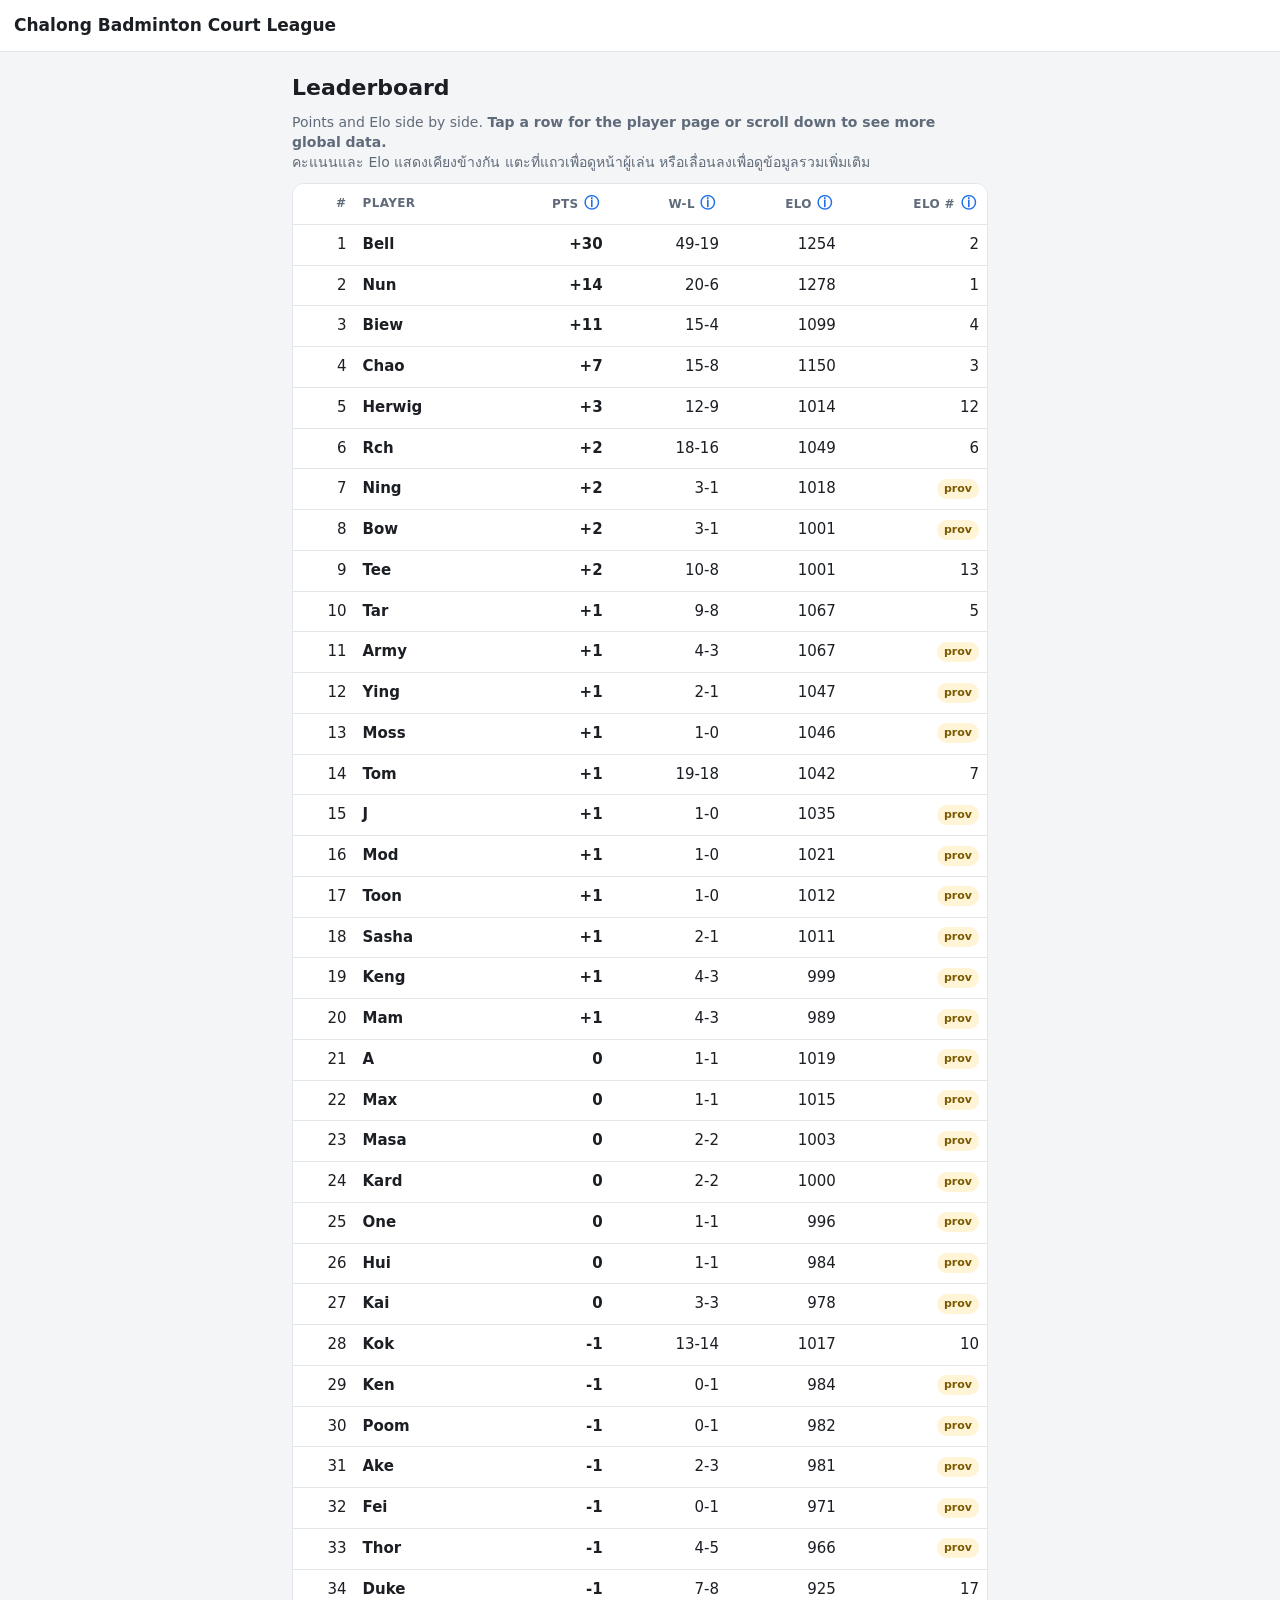
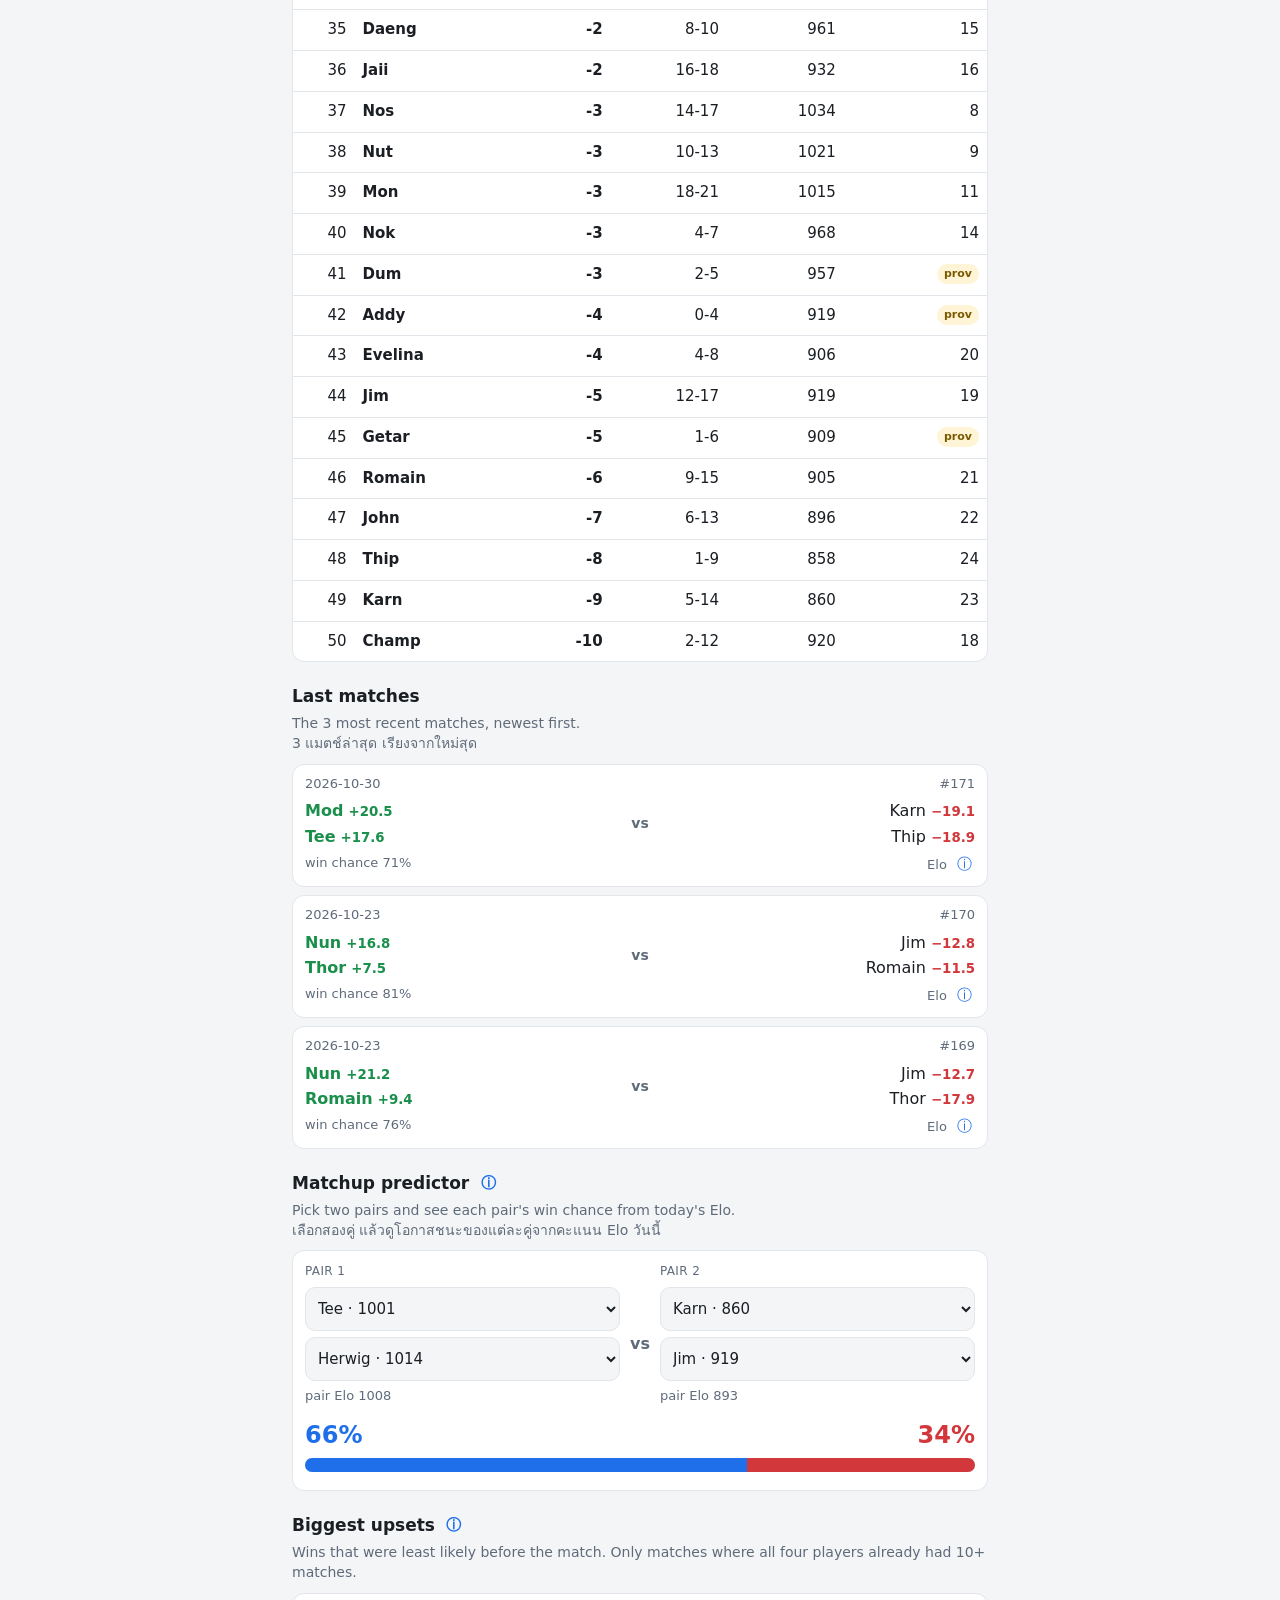
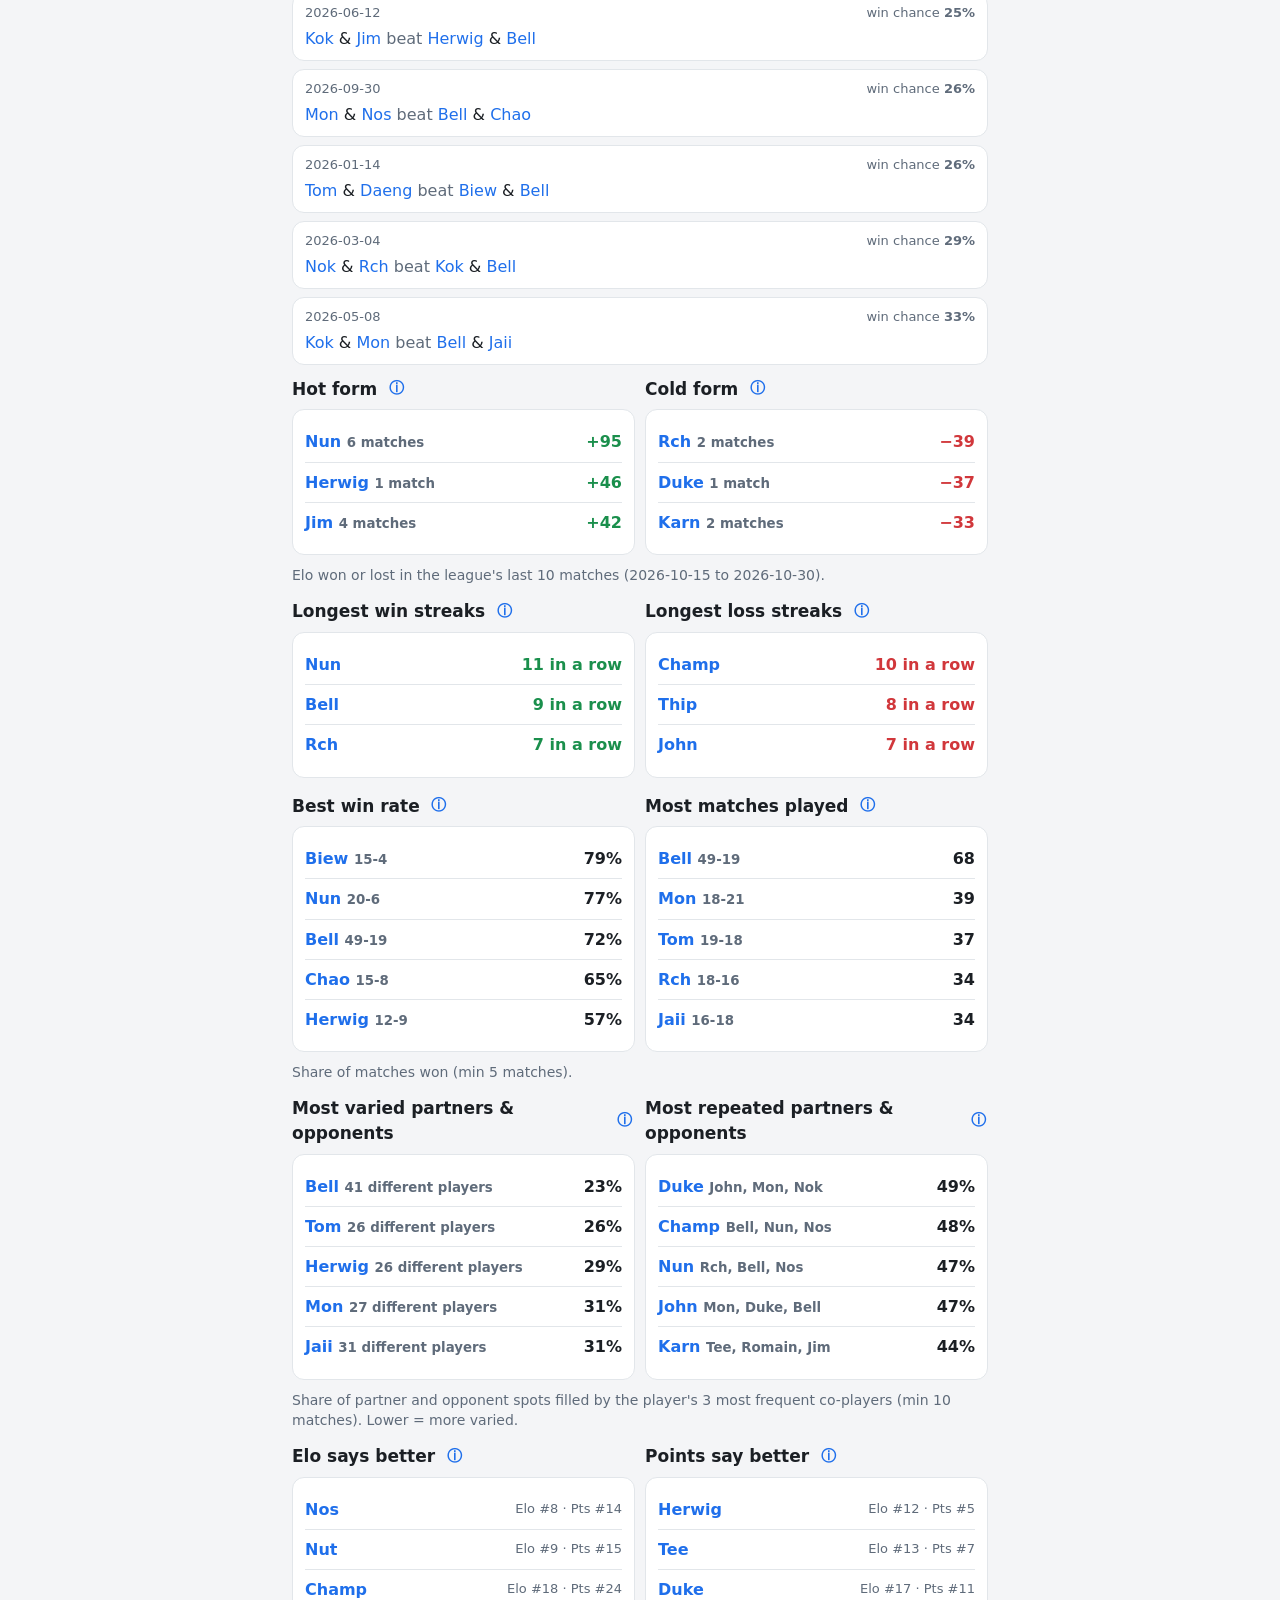
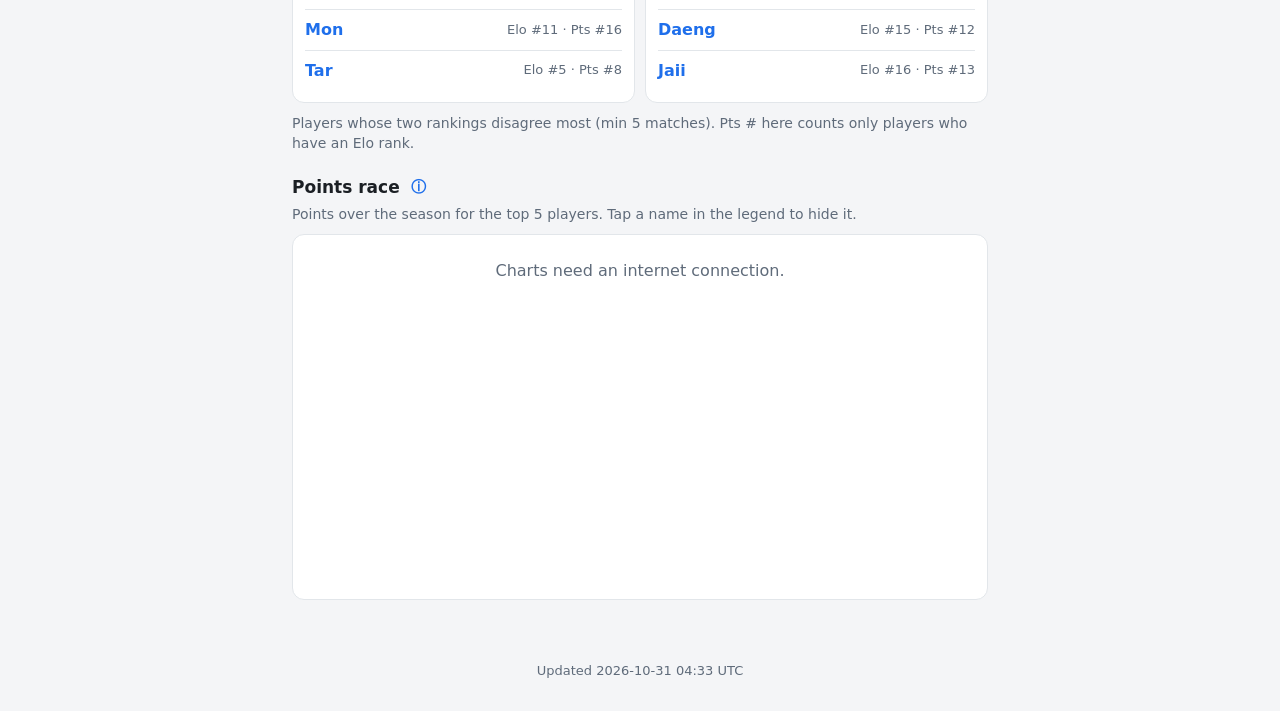
==== docs/index.html @ 1a506e8b "s" ====
<!DOCTYPE html>
<html lang="en">
<head>
<meta charset="utf-8">
<meta name="viewport" content="width=device-width, initial-scale=1">
<meta name="color-scheme" content="light">
<title>Chalong Badminton Court League</title>
<style>
:root {
  --bg: #f4f5f7;
  --card: #ffffff;
  --ink: #1b1f24;
  --muted: #5f6b7a;
  --line: #e2e6ea;
  --accent: #1f6feb;
  --accent-ink: #ffffff;
  --win: #1a8f4c;
  --loss: #d1373b;
  --win-bg: #e3f5ea;
  --loss-bg: #fbe5e6;
  --warn-bg: #fff4d6;
  --warn-ink: #7a5a00;
  --radius: 12px;
  --tap: 44px;
}

* { box-sizing: border-box; }
html { -webkit-text-size-adjust: 100%; }
body {
  margin: 0;
  background: var(--bg);
  color: var(--ink);
  font: 16px/1.45 system-ui, -apple-system, "Segoe UI", Roboto, "Noto Sans Thai", sans-serif;
}
a { color: var(--accent); text-decoration: none; }
button { font: inherit; }

.topbar {
  position: sticky; top: 0; z-index: 20;
  display: flex; align-items: center; justify-content: space-between;
  padding: 0 14px; height: 52px;
  background: var(--card); border-bottom: 1px solid var(--line);
}
.brand { font-weight: 700; font-size: 17px; color: var(--ink); }


.app { max-width: 720px; margin: 0 auto; padding: 14px 12px 40px; }
.foot { text-align: center; color: var(--muted); font-size: 13px; padding: 10px 0 30px; }

h1 { font-size: 22px; margin: 6px 0 12px; }
h2 { font-size: 17px; margin: 22px 0 8px; display: flex; align-items: center; gap: 6px; }
h2:first-child { margin-top: 4px; }
.sub { color: var(--muted); font-size: 14px; margin: -4px 0 10px; }

.card {
  background: var(--card); border: 1px solid var(--line); border-radius: var(--radius);
  padding: 12px; margin-bottom: 12px;
}

.table-wrap { overflow-x: auto; -webkit-overflow-scrolling: touch; border-radius: var(--radius);
  border: 1px solid var(--line); background: var(--card); margin-bottom: 12px; }
table { border-collapse: collapse; width: 100%; font-size: 15px; }
th, td { padding: 9px 8px; text-align: left; white-space: nowrap; border-bottom: 1px solid var(--line); }
th { font-size: 12px; text-transform: uppercase; letter-spacing: .03em; color: var(--muted);
  background: var(--card); position: sticky; top: 0; }
tr:last-child td { border-bottom: none; }
td.num, th.num { text-align: right; font-variant-numeric: tabular-nums; }
tr.row-link { cursor: pointer; }
tr.row-link:active { background: var(--bg); }
tr.me td { background: #eef4ff; }
.sticky-col { position: sticky; left: 0; background: var(--card); z-index: 1; }
tr.me .sticky-col { background: #eef4ff; }

.badge { display: inline-block; font-size: 11px; font-weight: 700; padding: 2px 7px; border-radius: 999px;
  background: var(--warn-bg); color: var(--warn-ink); vertical-align: middle; }
.badge.win { background: var(--win-bg); color: var(--win); }
.badge.loss { background: var(--loss-bg); color: var(--loss); }

.stats { display: grid; grid-template-columns: repeat(2, 1fr); gap: 10px; margin-bottom: 12px; }
@media (min-width: 480px) { .stats { grid-template-columns: repeat(3, 1fr); } }
.stat { background: var(--card); border: 1px solid var(--line); border-radius: var(--radius); padding: 10px 12px; }
.stat .label { font-size: 12px; color: var(--muted); display: flex; align-items: center; gap: 4px; }
.stat .value { font-size: 22px; font-weight: 700; margin-top: 2px; font-variant-numeric: tabular-nums; }
.stat .value small { font-size: 13px; font-weight: 500; color: var(--muted); }
.stat.win .value { color: var(--win); }
.stat.loss .value { color: var(--loss); }

.form { display: flex; gap: 4px; flex-wrap: wrap; margin-top: 4px; }
.pill { width: 24px; height: 24px; border-radius: 6px; display: inline-flex; align-items: center;
  justify-content: center; font-size: 12px; font-weight: 700; color: #fff; }
.pill.W { background: var(--win); }
.pill.L { background: var(--loss); }

.pos { color: var(--win); font-weight: 600; }
.neg { color: var(--loss); font-weight: 600; }

/* tooltips */
.tip {
  display: inline-flex; align-items: center; justify-content: center;
  width: 22px; height: 22px; margin-left: 2px; border: none; border-radius: 50%;
  background: transparent; color: var(--accent); font-size: 15px; cursor: pointer; padding: 0;
  position: relative; vertical-align: middle;
}
.tip:active { background: var(--bg); }
.tip-pop {
  position: fixed; z-index: 30; left: 0;
  background: var(--ink); color: #fff; font-size: 14px; line-height: 1.4; font-weight: 400;
  padding: 10px 12px; border-radius: 10px; max-width: min(340px, calc(100vw - 32px));
  box-shadow: 0 6px 20px rgba(0,0,0,.25); text-transform: none; letter-spacing: 0; white-space: normal;
  text-align: left;
}
.tip-pop .th { margin-top: 8px; padding-top: 8px; border-top: 1px solid rgba(255,255,255,.25); color: #d6dde6; }
.tip-pop .th::before { content: "TH "; font-size: 11px; font-weight: 700; letter-spacing: .05em; color: #9fb3c8; }
.tip-host { position: relative; }

/* player picker */
.search {
  width: 100%; height: var(--tap); padding: 0 14px; font-size: 16px;
  border: 1px solid var(--line); border-radius: 999px; background: var(--card); color: var(--ink);
  margin-bottom: 10px;
}
.picker { display: grid; grid-template-columns: repeat(auto-fill, minmax(150px, 1fr)); gap: 8px; }
.picker a {
  display: flex; align-items: center; justify-content: space-between; min-height: var(--tap);
  padding: 8px 12px; background: var(--card); border: 1px solid var(--line); border-radius: 10px;
  color: var(--ink);
}
.picker a small { color: var(--muted); }

/* match cards */
.match { background: var(--card); border: 1px solid var(--line); border-radius: var(--radius);
  padding: 10px 12px; margin-bottom: 8px; }
.match .head { display: flex; justify-content: space-between; color: var(--muted); font-size: 13px; }
.match .teams { display: grid; grid-template-columns: 1fr auto 1fr; align-items: center; gap: 8px; margin: 6px 0; }
.match .team { display: flex; flex-direction: column; gap: 2px; }
.match .team.right { text-align: right; align-items: flex-end; }
.match .team a { color: var(--ink); }
.match .team.won a { font-weight: 700; color: var(--win); }
.match .score { font-size: 20px; font-weight: 700; font-variant-numeric: tabular-nums; }
.match .meta { display: flex; justify-content: space-between; font-size: 13px; color: var(--muted); }

.chart { width: 100%; height: 280px; }
.chart.tall { height: 340px; }
.empty { color: var(--muted); padding: 12px; text-align: center; }
.streak-row { display: flex; justify-content: space-between; align-items: center; padding: 8px 0; border-bottom: 1px solid var(--line); }
.streak-row:last-child { border-bottom: none; }
.streak-row .who { font-weight: 600; }
.streak-row .len { font-variant-numeric: tabular-nums; font-weight: 700; }
.two-col { display: grid; grid-template-columns: 1fr 1fr; gap: 10px; }
.two-col + .sub { margin-top: -2px; }
@media (max-width: 420px) { .two-col { grid-template-columns: 1fr; } }

/* matchup predictor */
.matchup { display: grid; grid-template-columns: 1fr auto 1fr; gap: 10px; align-items: start; }
.matchup .vs { align-self: center; font-weight: 700; color: var(--muted); padding-top: 18px; }
.matchup .pair { display: flex; flex-direction: column; gap: 6px; min-width: 0; }
.matchup .pair .label { font-size: 12px; color: var(--muted); text-transform: uppercase; letter-spacing: .03em; }
.matchup select {
  width: 100%; min-width: 0; height: var(--tap); padding: 0 8px; font: inherit; font-size: 15px;
  border: 1px solid var(--line); border-radius: 10px; background: var(--bg); color: var(--ink);
}
.matchup .avg { font-size: 13px; color: var(--muted); font-variant-numeric: tabular-nums; min-height: 1.4em; }
.matchup-result { margin-top: 12px; }
.matchup-result .pcts { display: flex; justify-content: space-between; font-size: 24px; font-weight: 700;
  font-variant-numeric: tabular-nums; }
.matchup-result .bar { display: flex; height: 14px; border-radius: 999px; overflow: hidden; margin: 6px 0; background: var(--line); }
.matchup-result .bar .a { background: var(--accent); }
.matchup-result .bar .b { background: var(--loss); }
.matchup-result .deltas { display: flex; justify-content: space-between; font-size: 13px; color: var(--muted); }
.matchup-result .msg { color: var(--muted); text-align: center; padding: 8px 0 0; font-size: 14px; }
.matchup-result .a-ink { color: var(--accent); }
.matchup-result .b-ink { color: var(--loss); }

</style>
<script src="https://cdn.plot.ly/plotly-basic-3.1.0.min.js" charset="utf-8"></script>
</head>
<body>
<header class="topbar">
  <a class="brand" href="#home" data-i18n="title">Chalong Badminton Court League</a>
</header>
<main id="app" class="app"></main>
<footer class="foot">
  <span data-i18n="generated">Updated</span> <span id="generated-at"></span>
</footer>
<script id="data" type="application/json">{"generated_at":"2026-10-31 04:33 UTC","config":{"start_rating":1000.0,"level_prior_sd":150.0,"level_carry_weight":0.7,"level_carry_smooth":100.0,"k_new":48,"k_established":32,"k_new_until":5,"provisional_until":10,"min_opponent_matches":5,"form_length":10,"home_upsets":5,"home_last_matches":3,"top_streaks":3,"top_partners":5,"top_matches":3,"form_window":3,"form_global_matches":10,"min_rank_gap_matches":5,"top_win_rate":5,"min_win_rate_matches":5,"top_most_played":5,"min_variety_matches":10,"variety_top_n":3,"top_points_chart":5},"players":{"Bell":{"name":"Bell","matches":68,"wins":49,"losses":19,"win_rate":0.7205882352941176,"points":30,"elo":1253.6,"provisional":false,"streak_current":{"type":"L","len":1},"longest_win":9,"longest_loss":3,"form":["L","W","L","W","L","L","L","W","W","L"],"form_delta":17.3,"peak_elo":{"match_id":139,"date":"2026-09-04","value":1457.0},"low_elo":{"match_id":4,"date":"2026-01-14","value":987.9},"avg_opponent_elo":1022.7,"avg_partner_elo":1022.0,"elo_history":[{"match_id":1,"date":"2026-01-14","value":1028.0},{"match_id":2,"date":"2026-01-14","value":1052.2},{"match_id":4,"date":"2026-01-14","value":987.9},{"match_id":7,"date":"2026-01-16","value":1010.0},{"match_id":8,"date":"2026-01-19","value":1038.6},{"match_id":9,"date":"2026-01-19","value":1066.9},{"match_id":11,"date":"2026-01-28","value":1096.0},{"match_id":12,"date":"2026-01-28","value":1124.5},{"match_id":15,"date":"2026-01-30","value":1152.9},{"match_id":17,"date":"2026-02-04","value":1184.6},{"match_id":18,"date":"2026-02-06","value":1208.6},{"match_id":19,"date":"2026-02-06","value":1239.5},{"match_id":21,"date":"2026-02-14","value":1196.1},{"match_id":22,"date":"2026-02-16","value":1221.6},{"match_id":23,"date":"2026-02-18","value":1157.8},{"match_id":24,"date":"2026-02-20","value":1099.8},{"match_id":25,"date":"2026-02-20","value":1115.9},{"match_id":26,"date":"2026-02-23","value":1141.1},{"match_id":29,"date":"2026-02-25","value":1158.1},{"match_id":30,"date":"2026-02-25","value":1175.2},{"match_id":31,"date":"2026-02-25","value":1117.2},{"match_id":34,"date":"2026-02-27","value":1073.6},{"match_id":37,"date":"2026-03-02","value":1098.5},{"match_id":39,"date":"2026-03-04","value":1035.9},{"match_id":40,"date":"2026-03-06","value":1059.3},{"match_id":41,"date":"2026-03-06","value":1081.1},{"match_id":53,"date":"2026-03-27","value":1114.6},{"match_id":55,"date":"2026-03-30","value":1124.4},{"match_id":56,"date":"2026-03-30","value":1134.2},{"match_id":58,"date":"2026-04-03","value":1093.2},{"match_id":59,"date":"2026-04-03","value":1117.9},{"match_id":60,"date":"2026-04-06","value":1140.5},{"match_id":73,"date":"2026-05-04","value":1181.9},{"match_id":75,"date":"2026-05-08","value":1207.7},{"match_id":76,"date":"2026-05-08","value":1147.6},{"match_id":77,"date":"2026-05-08","value":1171.9},{"match_id":78,"date":"2026-05-11","value":1197.9},{"match_id":83,"date":"2026-06-10","value":1237.7},{"match_id":84,"date":"2026-06-12","value":1171.4},{"match_id":92,"date":"2026-06-29","value":1189.2},{"match_id":93,"date":"2026-07-01","value":1205.9},{"match_id":95,"date":"2026-07-03","value":1142.3},{"match_id":99,"date":"2026-07-17","value":1163.8},{"match_id":103,"date":"2026-07-20","value":1184.5},{"match_id":106,"date":"2026-07-27","value":1213.8},{"match_id":107,"date":"2026-07-27","value":1153.0},{"match_id":109,"date":"2026-07-29","value":1175.9},{"match_id":116,"date":"2026-08-07","value":1205.3},{"match_id":117,"date":"2026-08-10","value":1161.5},{"match_id":126,"date":"2026-08-21","value":1203.9},{"match_id":127,"date":"2026-08-21","value":1250.8},{"match_id":130,"date":"2026-08-24","value":1293.3},{"match_id":132,"date":"2026-08-24","value":1319.8},{"match_id":133,"date":"2026-08-24","value":1337.6},{"match_id":134,"date":"2026-08-24","value":1389.1},{"match_id":136,"date":"2026-09-02","value":1411.3},{"match_id":138,"date":"2026-09-02","value":1439.0},{"match_id":139,"date":"2026-09-04","value":1457.0},{"match_id":140,"date":"2026-09-07","value":1414.4},{"match_id":142,"date":"2026-09-10","value":1441.5},{"match_id":150,"date":"2026-09-23","value":1382.6},{"match_id":154,"date":"2026-09-28","value":1409.1},{"match_id":156,"date":"2026-09-30","value":1347.6},{"match_id":157,"date":"2026-09-30","value":1285.5},{"match_id":159,"date":"2026-09-30","value":1236.3},{"match_id":160,"date":"2026-10-05","value":1253.0},{"match_id":167,"date":"2026-10-23","value":1298.0},{"match_id":168,"date":"2026-10-23","value":1253.6}],"points_history":[{"match_id":1,"date":"2026-01-14","value":1},{"match_id":2,"date":"2026-01-14","value":2},{"match_id":4,"date":"2026-01-14","value":1},{"match_id":7,"date":"2026-01-16","value":2},{"match_id":8,"date":"2026-01-19","value":3},{"match_id":9,"date":"2026-01-19","value":4},{"match_id":11,"date":"2026-01-28","value":5},{"match_id":12,"date":"2026-01-28","value":6},{"match_id":15,"date":"2026-01-30","value":7},{"match_id":17,"date":"2026-02-04","value":8},{"match_id":18,"date":"2026-02-06","value":9},{"match_id":19,"date":"2026-02-06","value":10},{"match_id":21,"date":"2026-02-14","value":9},{"match_id":22,"date":"2026-02-16","value":10},{"match_id":23,"date":"2026-02-18","value":9},{"match_id":24,"date":"2026-02-20","value":8},{"match_id":25,"date":"2026-02-20","value":9},{"match_id":26,"date":"2026-02-23","value":10},{"match_id":29,"date":"2026-02-25","value":11},{"match_id":30,"date":"2026-02-25","value":12},{"match_id":31,"date":"2026-02-25","value":11},{"match_id":34,"date":"2026-02-27","value":10},{"match_id":37,"date":"2026-03-02","value":11},{"match_id":39,"date":"2026-03-04","value":10},{"match_id":40,"date":"2026-03-06","value":11},{"match_id":41,"date":"2026-03-06","value":12},{"match_id":53,"date":"2026-03-27","value":13},{"match_id":55,"date":"2026-03-30","value":14},{"match_id":56,"date":"2026-03-30","value":15},{"match_id":58,"date":"2026-04-03","value":14},{"match_id":59,"date":"2026-04-03","value":15},{"match_id":60,"date":"2026-04-06","value":16},{"match_id":73,"date":"2026-05-04","value":17},{"match_id":75,"date":"2026-05-08","value":18},{"match_id":76,"date":"2026-05-08","value":17},{"match_id":77,"date":"2026-05-08","value":18},{"match_id":78,"date":"2026-05-11","value":19},{"match_id":83,"date":"2026-06-10","value":20},{"match_id":84,"date":"2026-06-12","value":19},{"match_id":92,"date":"2026-06-29","value":20},{"match_id":93,"date":"2026-07-01","value":21},{"match_id":95,"date":"2026-07-03","value":20},{"match_id":99,"date":"2026-07-17","value":21},{"match_id":103,"date":"2026-07-20","value":22},{"match_id":106,"date":"2026-07-27","value":23},{"match_id":107,"date":"2026-07-27","value":22},{"match_id":109,"date":"2026-07-29","value":23},{"match_id":116,"date":"2026-08-07","value":24},{"match_id":117,"date":"2026-08-10","value":23},{"match_id":126,"date":"2026-08-21","value":24},{"match_id":127,"date":"2026-08-21","value":25},{"match_id":130,"date":"2026-08-24","value":26},{"match_id":132,"date":"2026-08-24","value":27},{"match_id":133,"date":"2026-08-24","value":28},{"match_id":134,"date":"2026-08-24","value":29},{"match_id":136,"date":"2026-09-02","value":30},{"match_id":138,"date":"2026-09-02","value":31},{"match_id":139,"date":"2026-09-04","value":32},{"match_id":140,"date":"2026-09-07","value":31},{"match_id":142,"date":"2026-09-10","value":32},{"match_id":150,"date":"2026-09-23","value":31},{"match_id":154,"date":"2026-09-28","value":32},{"match_id":156,"date":"2026-09-30","value":31},{"match_id":157,"date":"2026-09-30","value":30},{"match_id":159,"date":"2026-09-30","value":29},{"match_id":160,"date":"2026-10-05","value":30},{"match_id":167,"date":"2026-10-23","value":31},{"match_id":168,"date":"2026-10-23","value":30}],"partners":[{"name":"Biew","matches":11,"wins":10,"win_rate":0.9090909090909091,"expected_wins":8.096214444275656,"diff":1.903785555724344},{"name":"Jaii","matches":8,"wins":6,"win_rate":0.75,"expected_wins":5.094499998285759,"diff":0.9055000017142412},{"name":"Daeng","matches":5,"wins":4,"win_rate":0.8,"expected_wins":3.2562637232948513,"diff":0.7437362767051487},{"name":"Chao","matches":5,"wins":2,"win_rate":0.4,"expected_wins":3.5653288221515242,"diff":-1.5653288221515242},{"name":"Kok","matches":4,"wins":2,"win_rate":0.5,"expected_wins":2.8539018279361397,"diff":-0.8539018279361397}],"hardest_wins":[{"match_id":134,"p_now":0.426},{"match_id":127,"p_now":0.4694},{"match_id":167,"p_now":0.4914}],"easiest_losses":[{"match_id":84,"p_now":0.7483},{"match_id":157,"p_now":0.7448},{"match_id":4,"p_now":0.7441}],"most_faced":{"name":"Mon","matches":14,"wins":9,"losses":5,"win_rate":0.6428571428571429},"nemesis":{"name":"Nun","matches":11,"wins":5,"losses":6,"win_rate":0.45454545454545453},"victim":{"name":"Champ","matches":9,"wins":8,"losses":1,"win_rate":0.8888888888888888},"variety":{"distinct":41,"top":["Nos","Jaii","Mon"],"top_share":0.2304},"last_played":"2026-10-23","rank_points":1,"rank_elo":2},"Chao":{"name":"Chao","matches":23,"wins":15,"losses":8,"win_rate":0.6521739130434783,"points":7,"elo":1149.5,"provisional":false,"streak_current":{"type":"L","len":1},"longest_win":5,"longest_loss":2,"form":["W","W","W","L","W","L","L","W","W","L"],"form_delta":43.8,"peak_elo":{"match_id":159,"date":"2026-09-30","value":1181.3},"low_elo":{"match_id":17,"date":"2026-02-04","value":969.2},"avg_opponent_elo":1034.9,"avg_partner_elo":1080.3,"elo_history":[{"match_id":12,"date":"2026-01-28","value":971.0},{"match_id":16,"date":"2026-01-31","value":1000.4},{"match_id":17,"date":"2026-02-04","value":969.2},{"match_id":29,"date":"2026-02-25","value":978.6},{"match_id":30,"date":"2026-02-25","value":988.0},{"match_id":61,"date":"2026-04-06","value":1013.6},{"match_id":69,"date":"2026-04-20","value":1045.9},{"match_id":73,"date":"2026-05-04","value":1008.3},{"match_id":79,"date":"2026-05-12","value":1017.7},{"match_id":80,"date":"2026-05-13","value":1049.2},{"match_id":83,"date":"2026-06-10","value":1011.6},{"match_id":86,"date":"2026-06-12","value":1042.6},{"match_id":87,"date":"2026-06-13","value":1080.0},{"match_id":90,"date":"2026-06-29","value":1112.5},{"match_id":91,"date":"2026-06-29","value":1145.9},{"match_id":105,"date":"2026-07-24","value":1171.2},{"match_id":117,"date":"2026-08-10","value":1147.0},{"match_id":121,"date":"2026-08-10","value":1172.5},{"match_id":150,"date":"2026-09-23","value":1140.0},{"match_id":157,"date":"2026-09-30","value":1105.7},{"match_id":158,"date":"2026-09-30","value":1135.0},{"match_id":159,"date":"2026-09-30","value":1181.3},{"match_id":165,"date":"2026-10-21","value":1149.5}],"points_history":[{"match_id":12,"date":"2026-01-28","value":-1},{"match_id":16,"date":"2026-01-31","value":0},{"match_id":17,"date":"2026-02-04","value":-1},{"match_id":29,"date":"2026-02-25","value":0},{"match_id":30,"date":"2026-02-25","value":1},{"match_id":61,"date":"2026-04-06","value":2},{"match_id":69,"date":"2026-04-20","value":3},{"match_id":73,"date":"2026-05-04","value":2},{"match_id":79,"date":"2026-05-12","value":3},{"match_id":80,"date":"2026-05-13","value":4},{"match_id":83,"date":"2026-06-10","value":3},{"match_id":86,"date":"2026-06-12","value":4},{"match_id":87,"date":"2026-06-13","value":5},{"match_id":90,"date":"2026-06-29","value":6},{"match_id":91,"date":"2026-06-29","value":7},{"match_id":105,"date":"2026-07-24","value":8},{"match_id":117,"date":"2026-08-10","value":7},{"match_id":121,"date":"2026-08-10","value":8},{"match_id":150,"date":"2026-09-23","value":7},{"match_id":157,"date":"2026-09-30","value":6},{"match_id":158,"date":"2026-09-30","value":7},{"match_id":159,"date":"2026-09-30","value":8},{"match_id":165,"date":"2026-10-21","value":7}],"partners":[{"name":"Rch","matches":5,"wins":4,"win_rate":0.8,"expected_wins":2.942022634663808,"diff":1.0579773653361921},{"name":"Bell","matches":5,"wins":2,"win_rate":0.4,"expected_wins":3.5653288221515242,"diff":-1.5653288221515242},{"name":"Tom","matches":2,"wins":2,"win_rate":1.0,"expected_wins":1.2306705103964979,"diff":0.7693294896035021},{"name":"Nos","matches":2,"wins":1,"win_rate":0.5,"expected_wins":0.8966019515655348,"diff":0.1033980484344652},{"name":"Nut","matches":2,"wins":1,"win_rate":0.5,"expected_wins":0.927326726552333,"diff":0.07267327344766705}],"hardest_wins":[{"match_id":159,"p_now":0.4511},{"match_id":87,"p_now":0.5611},{"match_id":91,"p_now":0.6009}],"easiest_losses":[{"match_id":157,"p_now":0.7448},{"match_id":150,"p_now":0.7055},{"match_id":117,"p_now":0.5248}],"most_faced":{"name":"Mon","matches":7,"wins":6,"losses":1,"win_rate":0.8571428571428571},"nemesis":{"name":"Bell","matches":5,"wins":1,"losses":4,"win_rate":0.2},"victim":{"name":"Mon","matches":7,"wins":6,"losses":1,"win_rate":0.8571428571428571},"variety":{"distinct":22,"top":["Bell","Rch","Mon"],"top_share":0.3623},"last_played":"2026-10-21","rank_points":4,"rank_elo":3},"Nun":{"name":"Nun","matches":26,"wins":20,"losses":6,"win_rate":0.7692307692307693,"points":14,"elo":1277.6,"provisional":false,"streak_current":{"type":"W","len":3},"longest_win":11,"longest_loss":4,"form":["W","W","W","W","W","W","L","W","W","W"],"form_delta":83.1,"peak_elo":{"match_id":170,"date":"2026-10-23","value":1277.6},"low_elo":{"match_id":14,"date":"2026-01-28","value":940.6},"avg_opponent_elo":1055.2,"avg_partner_elo":1017.3,"elo_history":[{"match_id":14,"date":"2026-01-28","value":940.6},{"match_id":21,"date":"2026-02-14","value":984.4},{"match_id":34,"date":"2026-02-27","value":1028.2},{"match_id":44,"date":"2026-03-13","value":1046.8},{"match_id":55,"date":"2026-03-30","value":1058.6},{"match_id":56,"date":"2026-03-30","value":1070.5},{"match_id":57,"date":"2026-04-03","value":1095.1},{"match_id":58,"date":"2026-04-03","value":1136.1},{"match_id":79,"date":"2026-05-12","value":1154.1},{"match_id":110,"date":"2026-07-30","value":1173.4},{"match_id":111,"date":"2026-07-30","value":1198.0},{"match_id":117,"date":"2026-08-10","value":1244.4},{"match_id":126,"date":"2026-08-21","value":1201.3},{"match_id":127,"date":"2026-08-21","value":1154.3},{"match_id":130,"date":"2026-08-24","value":1111.1},{"match_id":134,"date":"2026-08-24","value":1060.2},{"match_id":135,"date":"2026-08-29","value":1084.5},{"match_id":140,"date":"2026-09-07","value":1127.4},{"match_id":145,"date":"2026-09-14","value":1154.9},{"match_id":148,"date":"2026-09-14","value":1182.8},{"match_id":165,"date":"2026-10-21","value":1216.6},{"match_id":166,"date":"2026-10-21","value":1239.8},{"match_id":167,"date":"2026-10-23","value":1194.4},{"match_id":168,"date":"2026-10-23","value":1239.6},{"match_id":169,"date":"2026-10-23","value":1260.8},{"match_id":170,"date":"2026-10-23","value":1277.6}],"points_history":[{"match_id":14,"date":"2026-01-28","value":-1},{"match_id":21,"date":"2026-02-14","value":0},{"match_id":34,"date":"2026-02-27","value":1},{"match_id":44,"date":"2026-03-13","value":2},{"match_id":55,"date":"2026-03-30","value":3},{"match_id":56,"date":"2026-03-30","value":4},{"match_id":57,"date":"2026-04-03","value":5},{"match_id":58,"date":"2026-04-03","value":6},{"match_id":79,"date":"2026-05-12","value":7},{"match_id":110,"date":"2026-07-30","value":8},{"match_id":111,"date":"2026-07-30","value":9},{"match_id":117,"date":"2026-08-10","value":10},{"match_id":126,"date":"2026-08-21","value":9},{"match_id":127,"date":"2026-08-21","value":8},{"match_id":130,"date":"2026-08-24","value":7},{"match_id":134,"date":"2026-08-24","value":6},{"match_id":135,"date":"2026-08-29","value":7},{"match_id":140,"date":"2026-09-07","value":8},{"match_id":145,"date":"2026-09-14","value":9},{"match_id":148,"date":"2026-09-14","value":10},{"match_id":165,"date":"2026-10-21","value":11},{"match_id":166,"date":"2026-10-21","value":12},{"match_id":167,"date":"2026-10-23","value":11},{"match_id":168,"date":"2026-10-23","value":12},{"match_id":169,"date":"2026-10-23","value":13},{"match_id":170,"date":"2026-10-23","value":14}],"partners":[{"name":"Rch","matches":6,"wins":5,"win_rate":0.8333333333333334,"expected_wins":3.7681095430031246,"diff":1.2318904569968754},{"name":"Kard","matches":3,"wins":2,"win_rate":0.6666666666666666,"expected_wins":1.5104937150743618,"diff":0.4895062849256382},{"name":"Dum","matches":3,"wins":1,"win_rate":0.3333333333333333,"expected_wins":1.69352434570097,"diff":-0.6935243457009701},{"name":"Tom","matches":2,"wins":2,"win_rate":1.0,"expected_wins":1.3568898331961896,"diff":0.6431101668038104},{"name":"Romain","matches":2,"wins":2,"win_rate":1.0,"expected_wins":1.4530642344373073,"diff":0.5469357655626927}],"hardest_wins":[{"match_id":117,"p_now":0.4752},{"match_id":168,"p_now":0.4934},{"match_id":21,"p_now":0.5086}],"easiest_losses":[{"match_id":14,"p_now":0.6625},{"match_id":134,"p_now":0.574},{"match_id":127,"p_now":0.5306}],"most_faced":{"name":"Bell","matches":11,"wins":6,"losses":5,"win_rate":0.5454545454545454},"nemesis":{"name":"Bell","matches":11,"wins":6,"losses":5,"win_rate":0.5454545454545454},"victim":{"name":"Champ","matches":6,"wins":5,"losses":1,"win_rate":0.8333333333333334},"variety":{"distinct":19,"top":["Rch","Bell","Nos"],"top_share":0.4744},"last_played":"2026-10-23","rank_points":2,"rank_elo":1},"Rch":{"name":"Rch","matches":34,"wins":18,"losses":16,"win_rate":0.5294117647058824,"points":2,"elo":1048.9,"provisional":false,"streak_current":{"type":"L","len":5},"longest_win":7,"longest_loss":5,"form":["L","W","L","L","W","L","L","L","L","L"],"form_delta":-61.9,"peak_elo":{"match_id":69,"date":"2026-04-20","value":1227.1},"low_elo":{"match_id":15,"date":"2026-01-30","value":1024.5},"avg_opponent_elo":1079.7,"avg_partner_elo":1091.3,"elo_history":[{"match_id":14,"date":"2026-01-28","value":1047.6},{"match_id":15,"date":"2026-01-30","value":1024.5},{"match_id":16,"date":"2026-01-31","value":1040.9},{"match_id":33,"date":"2026-02-27","value":1068.4},{"match_id":37,"date":"2026-03-02","value":1044.3},{"match_id":38,"date":"2026-03-03","value":1073.2},{"match_id":39,"date":"2026-03-04","value":1130.5},{"match_id":57,"date":"2026-04-03","value":1141.9},{"match_id":58,"date":"2026-04-03","value":1160.9},{"match_id":61,"date":"2026-04-06","value":1175.2},{"match_id":68,"date":"2026-04-20","value":1209.1},{"match_id":69,"date":"2026-04-20","value":1227.1},{"match_id":78,"date":"2026-05-11","value":1207.2},{"match_id":79,"date":"2026-05-12","value":1189.2},{"match_id":81,"date":"2026-05-25","value":1151.8},{"match_id":90,"date":"2026-06-29","value":1170.0},{"match_id":91,"date":"2026-06-29","value":1141.0},{"match_id":106,"date":"2026-07-27","value":1119.0},{"match_id":110,"date":"2026-07-30","value":1127.9},{"match_id":111,"date":"2026-07-30","value":1139.3},{"match_id":117,"date":"2026-08-10","value":1160.9},{"match_id":118,"date":"2026-08-10","value":1203.8},{"match_id":126,"date":"2026-08-21","value":1223.9},{"match_id":127,"date":"2026-08-21","value":1202.1},{"match_id":128,"date":"2026-08-21","value":1166.9},{"match_id":130,"date":"2026-08-24","value":1187.0},{"match_id":131,"date":"2026-08-24","value":1150.9},{"match_id":140,"date":"2026-09-07","value":1130.8},{"match_id":141,"date":"2026-09-07","value":1162.7},{"match_id":145,"date":"2026-09-14","value":1136.4},{"match_id":148,"date":"2026-09-14","value":1110.8},{"match_id":154,"date":"2026-09-28","value":1088.1},{"match_id":165,"date":"2026-10-21","value":1070.4},{"match_id":166,"date":"2026-10-21","value":1048.9}],"points_history":[{"match_id":14,"date":"2026-01-28","value":1},{"match_id":15,"date":"2026-01-30","value":0},{"match_id":16,"date":"2026-01-31","value":1},{"match_id":33,"date":"2026-02-27","value":2},{"match_id":37,"date":"2026-03-02","value":1},{"match_id":38,"date":"2026-03-03","value":2},{"match_id":39,"date":"2026-03-04","value":3},{"match_id":57,"date":"2026-04-03","value":4},{"match_id":58,"date":"2026-04-03","value":5},{"match_id":61,"date":"2026-04-06","value":6},{"match_id":68,"date":"2026-04-20","value":7},{"match_id":69,"date":"2026-04-20","value":8},{"match_id":78,"date":"2026-05-11","value":7},{"match_id":79,"date":"2026-05-12","value":6},{"match_id":81,"date":"2026-05-25","value":5},{"match_id":90,"date":"2026-06-29","value":6},{"match_id":91,"date":"2026-06-29","value":5},{"match_id":106,"date":"2026-07-27","value":4},{"match_id":110,"date":"2026-07-30","value":5},{"match_id":111,"date":"2026-07-30","value":6},{"match_id":117,"date":"2026-08-10","value":7},{"match_id":118,"date":"2026-08-10","value":8},{"match_id":126,"date":"2026-08-21","value":9},{"match_id":127,"date":"2026-08-21","value":8},{"match_id":128,"date":"2026-08-21","value":7},{"match_id":130,"date":"2026-08-24","value":8},{"match_id":131,"date":"2026-08-24","value":7},{"match_id":140,"date":"2026-09-07","value":6},{"match_id":141,"date":"2026-09-07","value":7},{"match_id":145,"date":"2026-09-14","value":6},{"match_id":148,"date":"2026-09-14","value":5},{"match_id":154,"date":"2026-09-28","value":4},{"match_id":165,"date":"2026-10-21","value":3},{"match_id":166,"date":"2026-10-21","value":2}],"partners":[{"name":"Nun","matches":6,"wins":5,"win_rate":0.8333333333333334,"expected_wins":3.7681095430031246,"diff":1.2318904569968754},{"name":"Chao","matches":5,"wins":4,"win_rate":0.8,"expected_wins":2.942022634663808,"diff":1.0579773653361921},{"name":"Tom","matches":4,"wins":0,"win_rate":0.0,"expected_wins":1.7020041812266111,"diff":-1.7020041812266111},{"name":"Bell","matches":3,"wins":2,"win_rate":0.6666666666666666,"expected_wins":1.518786902117025,"diff":0.48121309788297495},{"name":"Mon","matches":3,"wins":2,"win_rate":0.6666666666666666,"expected_wins":1.6795409417107077,"diff":0.32045905828929233}],"hardest_wins":[{"match_id":39,"p_now":0.2934},{"match_id":14,"p_now":0.3375},{"match_id":117,"p_now":0.4752}],"easiest_losses":[{"match_id":131,"p_now":0.5426},{"match_id":127,"p_now":0.5306},{"match_id":128,"p_now":0.5286}],"most_faced":{"name":"Bell","matches":9,"wins":3,"losses":6,"win_rate":0.3333333333333333},"nemesis":{"name":"Bell","matches":9,"wins":3,"losses":6,"win_rate":0.3333333333333333},"victim":{"name":"Nut","matches":7,"wins":6,"losses":1,"win_rate":0.8571428571428571},"variety":{"distinct":23,"top":["Nun","Bell","Tom"],"top_share":0.3725},"last_played":"2026-10-21","rank_points":6,"rank_elo":6},"Biew":{"name":"Biew","matches":19,"wins":15,"losses":4,"win_rate":0.7894736842105263,"points":11,"elo":1098.7,"provisional":false,"streak_current":{"type":"W","len":1},"longest_win":6,"longest_loss":1,"form":["W","L","W","W","W","W","W","W","L","W"],"form_delta":-19.0,"peak_elo":{"match_id":160,"date":"2026-10-05","value":1125.9},"low_elo":{"match_id":27,"date":"2026-02-24","value":967.3},"avg_opponent_elo":989.1,"avg_partner_elo":1128.4,"elo_history":[{"match_id":4,"date":"2026-01-14","value":968.0},{"match_id":7,"date":"2026-01-16","value":979.0},{"match_id":12,"date":"2026-01-28","value":993.1},{"match_id":17,"date":"2026-02-04","value":1008.9},{"match_id":25,"date":"2026-02-20","value":1016.9},{"match_id":27,"date":"2026-02-24","value":967.3},{"match_id":28,"date":"2026-02-25","value":989.6},{"match_id":32,"date":"2026-02-25","value":1025.1},{"match_id":60,"date":"2026-04-06","value":1036.3},{"match_id":64,"date":"2026-04-17","value":1064.1},{"match_id":72,"date":"2026-05-04","value":1013.9},{"match_id":78,"date":"2026-05-11","value":1026.8},{"match_id":93,"date":"2026-07-01","value":1035.1},{"match_id":132,"date":"2026-08-24","value":1048.3},{"match_id":136,"date":"2026-09-02","value":1059.4},{"match_id":150,"date":"2026-09-23","value":1117.6},{"match_id":160,"date":"2026-10-05","value":1125.9},{"match_id":162,"date":"2026-10-15","value":1077.0},{"match_id":164,"date":"2026-10-16","value":1098.7}],"points_history":[{"match_id":4,"date":"2026-01-14","value":-1},{"match_id":7,"date":"2026-01-16","value":0},{"match_id":12,"date":"2026-01-28","value":1},{"match_id":17,"date":"2026-02-04","value":2},{"match_id":25,"date":"2026-02-20","value":3},{"match_id":27,"date":"2026-02-24","value":2},{"match_id":28,"date":"2026-02-25","value":3},{"match_id":32,"date":"2026-02-25","value":4},{"match_id":60,"date":"2026-04-06","value":5},{"match_id":64,"date":"2026-04-17","value":6},{"match_id":72,"date":"2026-05-04","value":5},{"match_id":78,"date":"2026-05-11","value":6},{"match_id":93,"date":"2026-07-01","value":7},{"match_id":132,"date":"2026-08-24","value":8},{"match_id":136,"date":"2026-09-02","value":9},{"match_id":150,"date":"2026-09-23","value":10},{"match_id":160,"date":"2026-10-05","value":11},{"match_id":162,"date":"2026-10-15","value":10},{"match_id":164,"date":"2026-10-16","value":11}],"partners":[{"name":"Bell","matches":11,"wins":10,"win_rate":0.9090909090909091,"expected_wins":8.096214444275656,"diff":1.903785555724344},{"name":"Mon","matches":2,"wins":2,"win_rate":1.0,"expected_wins":1.3926802236142484,"diff":0.6073197763857516},{"name":"Masa","matches":1,"wins":1,"win_rate":1.0,"expected_wins":0.29454507788111733,"diff":0.7054549221188826},{"name":"Jaii","matches":1,"wins":1,"win_rate":1.0,"expected_wins":0.5923888300761497,"diff":0.40761116992385027},{"name":"Tee","matches":1,"wins":1,"win_rate":1.0,"expected_wins":0.7302921182290055,"diff":0.2697078817709945}],"hardest_wins":[{"match_id":150,"p_now":0.2945},{"match_id":32,"p_now":0.5924},{"match_id":17,"p_now":0.6338}],"easiest_losses":[{"match_id":4,"p_now":0.7441},{"match_id":72,"p_now":0.5877},{"match_id":27,"p_now":0.5596}],"most_faced":{"name":"Tom","matches":4,"wins":2,"losses":2,"win_rate":0.5},"nemesis":null,"victim":null,"variety":{"distinct":24,"top":["Bell","Karn","Tom"],"top_share":0.3509},"last_played":"2026-10-16","rank_points":3,"rank_elo":4},"Army":{"name":"Army","matches":7,"wins":4,"losses":3,"win_rate":0.5714285714285714,"points":1,"elo":1066.5,"provisional":true,"streak_current":{"type":"L","len":2},"longest_win":4,"longest_loss":2,"form":["L","W","W","W","W","L","L"],"form_delta":-2.7,"peak_elo":{"match_id":120,"date":"2026-08-10","value":1109.9},"low_elo":{"match_id":60,"date":"2026-04-06","value":977.6},"avg_opponent_elo":1030.2,"avg_partner_elo":981.6,"elo_history":[{"match_id":60,"date":"2026-04-06","value":977.6},{"match_id":94,"date":"2026-07-03","value":1009.8},{"match_id":96,"date":"2026-07-06","value":1045.9},{"match_id":119,"date":"2026-08-10","value":1069.2},{"match_id":120,"date":"2026-08-10","value":1109.9},{"match_id":136,"date":"2026-09-02","value":1087.7},{"match_id":168,"date":"2026-10-23","value":1066.5}],"points_history":[{"match_id":60,"date":"2026-04-06","value":-1},{"match_id":94,"date":"2026-07-03","value":0},{"match_id":96,"date":"2026-07-06","value":1},{"match_id":119,"date":"2026-08-10","value":2},{"match_id":120,"date":"2026-08-10","value":3},{"match_id":136,"date":"2026-09-02","value":2},{"match_id":168,"date":"2026-10-23","value":1}],"partners":[{"name":"Tee","matches":2,"wins":2,"win_rate":1.0,"expected_wins":1.2969566465062365,"diff":0.7030433534937635},{"name":"Karn","matches":1,"wins":1,"win_rate":1.0,"expected_wins":0.5385731885767765,"diff":0.4614268114232235},{"name":"Romain","matches":1,"wins":1,"win_rate":1.0,"expected_wins":0.5842641236908671,"diff":0.4157358763091329},{"name":"Jim","matches":1,"wins":0,"win_rate":0.0,"expected_wins":0.25690749858607553,"diff":-0.25690749858607553},{"name":"Jaii","matches":1,"wins":0,"win_rate":0.0,"expected_wins":0.26167470688898953,"diff":-0.26167470688898953}],"hardest_wins":[{"match_id":120,"p_now":0.5386},{"match_id":96,"p_now":0.5843},{"match_id":94,"p_now":0.5925}],"easiest_losses":[{"match_id":168,"p_now":0.5066},{"match_id":60,"p_now":0.2617},{"match_id":136,"p_now":0.2569}],"most_faced":{"name":"Karn","matches":3,"wins":3,"losses":0,"win_rate":1.0},"nemesis":null,"victim":null,"variety":{"distinct":11,"top":["Karn","Tee","Bell"],"top_share":0.5238},"last_played":"2026-10-23","rank_points":11,"rank_elo":null},"Ning":{"name":"Ning","matches":4,"wins":3,"losses":1,"win_rate":0.75,"points":2,"elo":1018.2,"provisional":true,"streak_current":{"type":"L","len":1},"longest_win":3,"longest_loss":1,"form":["W","W","W","L"],"form_delta":6.7,"peak_elo":{"match_id":99,"date":"2026-07-17","value":1046.6},"low_elo":{"match_id":59,"date":"2026-04-03","value":1011.4},"avg_opponent_elo":984.2,"avg_partner_elo":1198.6,"elo_history":[{"match_id":59,"date":"2026-04-03","value":1011.4},{"match_id":62,"date":"2026-04-09","value":1036.6},{"match_id":99,"date":"2026-07-17","value":1046.6},{"match_id":156,"date":"2026-09-30","value":1018.2}],"points_history":[{"match_id":59,"date":"2026-04-03","value":1},{"match_id":62,"date":"2026-04-09","value":2},{"match_id":99,"date":"2026-07-17","value":3},{"match_id":156,"date":"2026-09-30","value":2}],"partners":[{"name":"Bell","matches":3,"wins":2,"win_rate":0.6666666666666666,"expected_wins":2.1725608275354658,"diff":-0.17256082753546576},{"name":"Nos","matches":1,"wins":1,"win_rate":1.0,"expected_wins":0.5852381640774611,"diff":0.4147618359225389}],"hardest_wins":[{"match_id":62,"p_now":0.5852},{"match_id":59,"p_now":0.7209},{"match_id":99,"p_now":0.7571}],"easiest_losses":[{"match_id":156,"p_now":0.6945}],"most_faced":{"name":"Mon","matches":2,"wins":1,"losses":1,"win_rate":0.5},"nemesis":null,"victim":null,"variety":{"distinct":7,"top":["Bell","Nos","Mon"],"top_share":0.6667},"last_played":"2026-09-30","rank_points":7,"rank_elo":null},"Tar":{"name":"Tar","matches":17,"wins":9,"losses":8,"win_rate":0.5294117647058824,"points":1,"elo":1066.6,"provisional":false,"streak_current":{"type":"L","len":1},"longest_win":6,"longest_loss":4,"form":["L","L","W","L","L","L","L","W","W","L"],"form_delta":52.4,"peak_elo":{"match_id":43,"date":"2026-03-12","value":1184.7},"low_elo":{"match_id":1,"date":"2026-01-14","value":973.2},"avg_opponent_elo":1022.9,"avg_partner_elo":983.0,"elo_history":[{"match_id":1,"date":"2026-01-14","value":973.2},{"match_id":5,"date":"2026-01-15","value":1015.3},{"match_id":10,"date":"2026-01-21","value":1049.1},{"match_id":33,"date":"2026-02-27","value":1080.7},{"match_id":35,"date":"2026-02-27","value":1124.5},{"match_id":36,"date":"2026-02-27","value":1157.4},{"match_id":43,"date":"2026-03-12","value":1184.7},{"match_id":53,"date":"2026-03-27","value":1157.4},{"match_id":63,"date":"2026-04-17","value":1116.4},{"match_id":67,"date":"2026-04-20","value":1146.3},{"match_id":73,"date":"2026-05-04","value":1124.0},{"match_id":85,"date":"2026-06-12","value":1077.0},{"match_id":86,"date":"2026-06-12","value":1045.3},{"match_id":87,"date":"2026-06-13","value":1014.2},{"match_id":88,"date":"2026-06-22","value":1045.7},{"match_id":123,"date":"2026-08-12","value":1089.0},{"match_id":132,"date":"2026-08-24","value":1066.6}],"points_history":[{"match_id":1,"date":"2026-01-14","value":-1},{"match_id":5,"date":"2026-01-15","value":0},{"match_id":10,"date":"2026-01-21","value":1},{"match_id":33,"date":"2026-02-27","value":2},{"match_id":35,"date":"2026-02-27","value":3},{"match_id":36,"date":"2026-02-27","value":4},{"match_id":43,"date":"2026-03-12","value":5},{"match_id":53,"date":"2026-03-27","value":4},{"match_id":63,"date":"2026-04-17","value":3},{"match_id":67,"date":"2026-04-20","value":4},{"match_id":73,"date":"2026-05-04","value":3},{"match_id":85,"date":"2026-06-12","value":2},{"match_id":86,"date":"2026-06-12","value":1},{"match_id":87,"date":"2026-06-13","value":0},{"match_id":88,"date":"2026-06-22","value":1},{"match_id":123,"date":"2026-08-12","value":2},{"match_id":132,"date":"2026-08-24","value":1}],"partners":[{"name":"Jaii","matches":3,"wins":1,"win_rate":0.3333333333333333,"expected_wins":1.1910801438983403,"diff":-0.19108014389834027},{"name":"Evelina","matches":2,"wins":2,"win_rate":1.0,"expected_wins":1.105728528954419,"diff":0.894271471045581},{"name":"Duke","matches":2,"wins":2,"win_rate":1.0,"expected_wins":1.1301475547826159,"diff":0.8698524452173841},{"name":"Herwig","matches":2,"wins":2,"win_rate":1.0,"expected_wins":1.255736392637692,"diff":0.7442636073623079},{"name":"Nos","matches":2,"wins":0,"win_rate":0.0,"expected_wins":0.6810853113054331,"diff":-0.6810853113054331}],"hardest_wins":[{"match_id":35,"p_now":0.4951},{"match_id":123,"p_now":0.4965},{"match_id":5,"p_now":0.5077}],"easiest_losses":[{"match_id":85,"p_now":0.5649},{"match_id":63,"p_now":0.4913},{"match_id":73,"p_now":0.4625}],"most_faced":{"name":"Jaii","matches":5,"wins":2,"losses":3,"win_rate":0.4},"nemesis":null,"victim":null,"variety":{"distinct":22,"top":["Jaii","Bell","Evelina"],"top_share":0.3137},"last_played":"2026-08-24","rank_points":10,"rank_elo":5},"Tom":{"name":"Tom","matches":37,"wins":19,"losses":18,"win_rate":0.5135135135135135,"points":1,"elo":1042.2,"provisional":false,"streak_current":{"type":"W","len":4},"longest_win":4,"longest_loss":5,"form":["L","L","L","L","W","L","W","W","W","W"],"form_delta":38.8,"peak_elo":{"match_id":107,"date":"2026-07-27","value":1154.5},"low_elo":{"match_id":49,"date":"2026-03-18","value":926.1},"avg_opponent_elo":1028.7,"avg_partner_elo":1001.9,"elo_history":[{"match_id":3,"date":"2026-01-14","value":1031.2},{"match_id":4,"date":"2026-01-14","value":1091.5},{"match_id":5,"date":"2026-01-15","value":1051.6},{"match_id":6,"date":"2026-01-16","value":1007.7},{"match_id":7,"date":"2026-01-16","value":986.9},{"match_id":19,"date":"2026-02-06","value":962.2},{"match_id":49,"date":"2026-03-18","value":926.1},{"match_id":54,"date":"2026-03-27","value":950.6},{"match_id":63,"date":"2026-04-17","value":985.9},{"match_id":69,"date":"2026-04-20","value":958.0},{"match_id":72,"date":"2026-05-04","value":1008.6},{"match_id":74,"date":"2026-05-08","value":1047.1},{"match_id":78,"date":"2026-05-11","value":1028.2},{"match_id":86,"date":"2026-06-12","value":1045.2},{"match_id":87,"date":"2026-06-13","value":1019.5},{"match_id":90,"date":"2026-06-29","value":991.7},{"match_id":91,"date":"2026-06-29","value":1010.0},{"match_id":94,"date":"2026-07-03","value":974.4},{"match_id":95,"date":"2026-07-03","value":1034.8},{"match_id":97,"date":"2026-07-10","value":1066.8},{"match_id":98,"date":"2026-07-15","value":1090.7},{"match_id":100,"date":"2026-07-17","value":1126.9},{"match_id":106,"date":"2026-07-27","value":1106.1},{"match_id":107,"date":"2026-07-27","value":1154.5},{"match_id":108,"date":"2026-07-29","value":1103.3},{"match_id":114,"date":"2026-08-07","value":1132.9},{"match_id":128,"date":"2026-08-21","value":1099.6},{"match_id":131,"date":"2026-08-24","value":1065.4},{"match_id":135,"date":"2026-08-29","value":1042.4},{"match_id":138,"date":"2026-09-02","value":1016.1},{"match_id":141,"date":"2026-09-07","value":978.8},{"match_id":146,"date":"2026-09-14","value":1008.8},{"match_id":147,"date":"2026-09-14","value":964.7},{"match_id":152,"date":"2026-09-25","value":1003.5},{"match_id":154,"date":"2026-09-28","value":1015.9},{"match_id":165,"date":"2026-10-21","value":1031.6},{"match_id":166,"date":"2026-10-21","value":1042.2}],"points_history":[{"match_id":3,"date":"2026-01-14","value":1},{"match_id":4,"date":"2026-01-14","value":2},{"match_id":5,"date":"2026-01-15","value":1},{"match_id":6,"date":"2026-01-16","value":0},{"match_id":7,"date":"2026-01-16","value":-1},{"match_id":19,"date":"2026-02-06","value":-2},{"match_id":49,"date":"2026-03-18","value":-3},{"match_id":54,"date":"2026-03-27","value":-2},{"match_id":63,"date":"2026-04-17","value":-1},{"match_id":69,"date":"2026-04-20","value":-2},{"match_id":72,"date":"2026-05-04","value":-1},{"match_id":74,"date":"2026-05-08","value":0},{"match_id":78,"date":"2026-05-11","value":-1},{"match_id":86,"date":"2026-06-12","value":0},{"match_id":87,"date":"2026-06-13","value":-1},{"match_id":90,"date":"2026-06-29","value":-2},{"match_id":91,"date":"2026-06-29","value":-1},{"match_id":94,"date":"2026-07-03","value":-2},{"match_id":95,"date":"2026-07-03","value":-1},{"match_id":97,"date":"2026-07-10","value":0},{"match_id":98,"date":"2026-07-15","value":1},{"match_id":100,"date":"2026-07-17","value":2},{"match_id":106,"date":"2026-07-27","value":1},{"match_id":107,"date":"2026-07-27","value":2},{"match_id":108,"date":"2026-07-29","value":1},{"match_id":114,"date":"2026-08-07","value":2},{"match_id":128,"date":"2026-08-21","value":1},{"match_id":131,"date":"2026-08-24","value":0},{"match_id":135,"date":"2026-08-29","value":-1},{"match_id":138,"date":"2026-09-02","value":-2},{"match_id":141,"date":"2026-09-07","value":-3},{"match_id":146,"date":"2026-09-14","value":-2},{"match_id":147,"date":"2026-09-14","value":-3},{"match_id":152,"date":"2026-09-25","value":-2},{"match_id":154,"date":"2026-09-28","value":-1},{"match_id":165,"date":"2026-10-21","value":0},{"match_id":166,"date":"2026-10-21","value":1}],"partners":[{"name":"Daeng","matches":5,"wins":2,"win_rate":0.4,"expected_wins":2.1612834226381206,"diff":-0.16128342263812057},{"name":"Mon","matches":5,"wins":2,"win_rate":0.4,"expected_wins":2.3280025971540987,"diff":-0.32800259715409874},{"name":"Rch","matches":4,"wins":0,"win_rate":0.0,"expected_wins":1.7020041812266111,"diff":-1.7020041812266111},{"name":"Jim","matches":3,"wins":2,"win_rate":0.6666666666666666,"expected_wins":1.503065333084381,"diff":0.49693466691561894},{"name":"Karn","matches":3,"wins":1,"win_rate":0.3333333333333333,"expected_wins":1.5784600387187773,"diff":-0.5784600387187773}],"hardest_wins":[{"match_id":4,"p_now":0.2559},{"match_id":95,"p_now":0.2873},{"match_id":107,"p_now":0.3142}],"easiest_losses":[{"match_id":108,"p_now":0.5855},{"match_id":131,"p_now":0.5426},{"match_id":6,"p_now":0.5418}],"most_faced":{"name":"Bell","matches":8,"wins":3,"losses":5,"win_rate":0.375},"nemesis":{"name":"Nut","matches":5,"wins":1,"losses":4,"win_rate":0.2},"victim":{"name":"Jim","matches":6,"wins":4,"losses":2,"win_rate":0.6666666666666666},"variety":{"distinct":26,"top":["Rch","Bell","Jim"],"top_share":0.2613},"last_played":"2026-10-21","rank_points":14,"rank_elo":7},"Mam":{"name":"Mam","matches":7,"wins":4,"losses":3,"win_rate":0.5714285714285714,"points":1,"elo":989.4,"provisional":true,"streak_current":{"type":"W","len":1},"longest_win":2,"longest_loss":2,"form":["W","W","L","L","W","L","W"],"form_delta":8.6,"peak_elo":{"match_id":40,"date":"2026-03-06","value":1030.7},"low_elo":{"match_id":50,"date":"2026-03-18","value":952.2},"avg_opponent_elo":986.1,"avg_partner_elo":1071.5,"elo_history":[{"match_id":36,"date":"2026-02-27","value":1020.0},{"match_id":40,"date":"2026-03-06","value":1030.7},{"match_id":41,"date":"2026-03-06","value":1011.2},{"match_id":42,"date":"2026-03-09","value":980.8},{"match_id":44,"date":"2026-03-13","value":989.2},{"match_id":50,"date":"2026-03-18","value":952.2},{"match_id":51,"date":"2026-03-20","value":989.4}],"points_history":[{"match_id":36,"date":"2026-02-27","value":1},{"match_id":40,"date":"2026-03-06","value":2},{"match_id":41,"date":"2026-03-06","value":1},{"match_id":42,"date":"2026-03-09","value":0},{"match_id":44,"date":"2026-03-13","value":1},{"match_id":50,"date":"2026-03-18","value":0},{"match_id":51,"date":"2026-03-20","value":1}],"partners":[{"name":"Nok","matches":1,"wins":1,"win_rate":1.0,"expected_wins":0.4708523430621641,"diff":0.5291476569378359},{"name":"Tar","matches":1,"wins":1,"win_rate":1.0,"expected_wins":0.5910075406546554,"diff":0.40899245934534456},{"name":"Bell","matches":1,"wins":1,"win_rate":1.0,"expected_wins":0.7372304195665448,"diff":0.2627695804334552},{"name":"Nun","matches":1,"wins":1,"win_rate":1.0,"expected_wins":0.7917981498196509,"diff":0.2082018501803491},{"name":"Champ","matches":1,"wins":0,"win_rate":0.0,"expected_wins":0.24508613684547986,"diff":-0.24508613684547986}],"hardest_wins":[{"match_id":51,"p_now":0.4709},{"match_id":36,"p_now":0.591},{"match_id":40,"p_now":0.7372}],"easiest_losses":[{"match_id":42,"p_now":0.5595},{"match_id":50,"p_now":0.5532},{"match_id":41,"p_now":0.2451}],"most_faced":{"name":"Champ","matches":2,"wins":2,"losses":0,"win_rate":1.0},"nemesis":null,"victim":null,"variety":{"distinct":14,"top":["Champ","Ake","Bell"],"top_share":0.3333},"last_played":"2026-03-20","rank_points":20,"rank_elo":null},"Ying":{"name":"Ying","matches":3,"wins":2,"losses":1,"win_rate":0.6666666666666666,"points":1,"elo":1047.1,"provisional":true,"streak_current":{"type":"W","len":1},"longest_win":1,"longest_loss":1,"form":["W","L","W"],"form_delta":47.1,"peak_elo":{"match_id":125,"date":"2026-08-17","value":1047.1},"low_elo":{"match_id":123,"date":"2026-08-12","value":1001.0},"avg_opponent_elo":993.5,"avg_partner_elo":923.1,"elo_history":[{"match_id":102,"date":"2026-07-20","value":1041.7},{"match_id":123,"date":"2026-08-12","value":1001.0},{"match_id":125,"date":"2026-08-17","value":1047.1}],"points_history":[{"match_id":102,"date":"2026-07-20","value":1},{"match_id":123,"date":"2026-08-12","value":0},{"match_id":125,"date":"2026-08-17","value":1}],"partners":[{"name":"Romain","matches":1,"wins":1,"win_rate":1.0,"expected_wins":0.4635624738332007,"diff":0.5364375261667993},{"name":"John","matches":1,"wins":1,"win_rate":1.0,"expected_wins":0.5165893089945955,"diff":0.48341069100540446},{"name":"Nok","matches":1,"wins":0,"win_rate":0.0,"expected_wins":0.5035254991200814,"diff":-0.5035254991200814}],"hardest_wins":[{"match_id":125,"p_now":0.4636},{"match_id":102,"p_now":0.5166}],"easiest_losses":[{"match_id":123,"p_now":0.5035}],"most_faced":{"name":"Duke","matches":2,"wins":1,"losses":1,"win_rate":0.5},"nemesis":null,"victim":null,"variety":{"distinct":8,"top":["Duke","Herwig","John"],"top_share":0.4444},"last_played":"2026-08-17","rank_points":12,"rank_elo":null},"Toon":{"name":"Toon","matches":1,"wins":1,"losses":0,"win_rate":1.0,"points":1,"elo":1011.7,"provisional":true,"streak_current":{"type":"W","len":1},"longest_win":1,"longest_loss":0,"form":["W"],"form_delta":null,"peak_elo":{"match_id":22,"date":"2026-02-16","value":1011.7},"low_elo":{"match_id":22,"date":"2026-02-16","value":1011.7},"avg_opponent_elo":1006.5,"avg_partner_elo":1253.6,"elo_history":[{"match_id":22,"date":"2026-02-16","value":1011.7}],"points_history":[{"match_id":22,"date":"2026-02-16","value":1}],"partners":[{"name":"Bell","matches":1,"wins":1,"win_rate":1.0,"expected_wins":0.7131976808767665,"diff":0.2868023191232335}],"hardest_wins":[{"match_id":22,"p_now":0.7132}],"easiest_losses":[],"most_faced":{"name":"Herwig","matches":1,"wins":1,"losses":0,"win_rate":1.0},"nemesis":null,"victim":null,"variety":{"distinct":3,"top":["Bell","Herwig","Keng"],"top_share":1.0},"last_played":"2026-02-16","rank_points":17,"rank_elo":null},"Moss":{"name":"Moss","matches":1,"wins":1,"losses":0,"win_rate":1.0,"points":1,"elo":1046.1,"provisional":true,"streak_current":{"type":"W","len":1},"longest_win":1,"longest_loss":0,"form":["W"],"form_delta":null,"peak_elo":{"match_id":31,"date":"2026-02-25","value":1046.1},"low_elo":{"match_id":31,"date":"2026-02-25","value":1046.1},"avg_opponent_elo":1092.8,"avg_partner_elo":1020.7,"elo_history":[{"match_id":31,"date":"2026-02-25","value":1046.1}],"points_history":[{"match_id":31,"date":"2026-02-25","value":1}],"partners":[{"name":"Nut","matches":1,"wins":1,"win_rate":1.0,"expected_wins":0.351829523380004,"diff":0.648170476619996}],"hardest_wins":[{"match_id":31,"p_now":0.3518}],"easiest_losses":[],"most_faced":{"name":"Bell","matches":1,"wins":1,"losses":0,"win_rate":1.0},"nemesis":null,"victim":null,"variety":{"distinct":3,"top":["Bell","Jaii","Nut"],"top_share":1.0},"last_played":"2026-02-25","rank_points":13,"rank_elo":null},"J":{"name":"J","matches":1,"wins":1,"losses":0,"win_rate":1.0,"points":1,"elo":1035.2,"provisional":true,"streak_current":{"type":"W","len":1},"longest_win":1,"longest_loss":0,"form":["W"],"form_delta":null,"peak_elo":{"match_id":52,"date":"2026-03-21","value":1035.2},"low_elo":{"match_id":52,"date":"2026-03-21","value":1035.2},"avg_opponent_elo":999.0,"avg_partner_elo":996.4,"elo_history":[{"match_id":52,"date":"2026-03-21","value":1035.2}],"points_history":[{"match_id":52,"date":"2026-03-21","value":1}],"partners":[{"name":"One","matches":1,"wins":1,"win_rate":1.0,"expected_wins":0.5250092492507152,"diff":0.47499075074928476}],"hardest_wins":[{"match_id":52,"p_now":0.525}],"easiest_losses":[],"most_faced":{"name":"Herwig","matches":1,"wins":1,"losses":0,"win_rate":1.0},"nemesis":null,"victim":null,"variety":{"distinct":3,"top":["Herwig","Hui","One"],"top_share":1.0},"last_played":"2026-03-21","rank_points":15,"rank_elo":null},"Jim":{"name":"Jim","matches":29,"wins":12,"losses":17,"win_rate":0.41379310344827586,"points":-5,"elo":919.3,"provisional":false,"streak_current":{"type":"L","len":2},"longest_win":3,"longest_loss":4,"form":["L","W","W","L","L","L","W","W","L","L"],"form_delta":16.3,"peak_elo":{"match_id":84,"date":"2026-06-12","value":1025.4},"low_elo":{"match_id":161,"date":"2026-10-05","value":877.1},"avg_opponent_elo":998.5,"avg_partner_elo":994.1,"elo_history":[{"match_id":3,"date":"2026-01-14","value":976.4},{"match_id":6,"date":"2026-01-16","value":1001.5},{"match_id":10,"date":"2026-01-21","value":977.5},{"match_id":11,"date":"2026-01-28","value":990.5},{"match_id":84,"date":"2026-06-12","value":1025.4},{"match_id":97,"date":"2026-07-10","value":999.3},{"match_id":98,"date":"2026-07-15","value":976.3},{"match_id":100,"date":"2026-07-17","value":948.0},{"match_id":101,"date":"2026-07-17","value":965.6},{"match_id":104,"date":"2026-07-22","value":985.3},{"match_id":108,"date":"2026-07-29","value":1025.3},{"match_id":109,"date":"2026-07-29","value":1013.4},{"match_id":113,"date":"2026-08-03","value":977.4},{"match_id":114,"date":"2026-08-07","value":993.0},{"match_id":115,"date":"2026-08-07","value":963.2},{"match_id":121,"date":"2026-08-10","value":975.0},{"match_id":124,"date":"2026-08-14","value":954.2},{"match_id":136,"date":"2026-09-02","value":943.1},{"match_id":138,"date":"2026-09-02","value":929.2},{"match_id":149,"date":"2026-09-18","value":903.7},{"match_id":151,"date":"2026-09-23","value":921.2},{"match_id":152,"date":"2026-09-25","value":941.6},{"match_id":158,"date":"2026-09-30","value":925.7},{"match_id":159,"date":"2026-09-30","value":903.8},{"match_id":161,"date":"2026-10-05","value":877.1},{"match_id":162,"date":"2026-10-15","value":903.0},{"match_id":163,"date":"2026-10-15","value":944.9},{"match_id":169,"date":"2026-10-23","value":932.1},{"match_id":170,"date":"2026-10-23","value":919.3}],"points_history":[{"match_id":3,"date":"2026-01-14","value":-1},{"match_id":6,"date":"2026-01-16","value":0},{"match_id":10,"date":"2026-01-21","value":-1},{"match_id":11,"date":"2026-01-28","value":0},{"match_id":84,"date":"2026-06-12","value":1},{"match_id":97,"date":"2026-07-10","value":0},{"match_id":98,"date":"2026-07-15","value":-1},{"match_id":100,"date":"2026-07-17","value":-2},{"match_id":101,"date":"2026-07-17","value":-1},{"match_id":104,"date":"2026-07-22","value":0},{"match_id":108,"date":"2026-07-29","value":1},{"match_id":109,"date":"2026-07-29","value":0},{"match_id":113,"date":"2026-08-03","value":-1},{"match_id":114,"date":"2026-08-07","value":0},{"match_id":115,"date":"2026-08-07","value":-1},{"match_id":121,"date":"2026-08-10","value":0},{"match_id":124,"date":"2026-08-14","value":-1},{"match_id":136,"date":"2026-09-02","value":-2},{"match_id":138,"date":"2026-09-02","value":-3},{"match_id":149,"date":"2026-09-18","value":-4},{"match_id":151,"date":"2026-09-23","value":-3},{"match_id":152,"date":"2026-09-25","value":-2},{"match_id":158,"date":"2026-09-30","value":-3},{"match_id":159,"date":"2026-09-30","value":-4},{"match_id":161,"date":"2026-10-05","value":-5},{"match_id":162,"date":"2026-10-15","value":-4},{"match_id":163,"date":"2026-10-15","value":-3},{"match_id":169,"date":"2026-10-23","value":-4},{"match_id":170,"date":"2026-10-23","value":-5}],"partners":[{"name":"Romain","matches":6,"wins":1,"win_rate":0.16666666666666666,"expected_wins":2.1078995738051223,"diff":-1.1078995738051223},{"name":"Herwig","matches":4,"wins":3,"win_rate":0.75,"expected_wins":2.1438384131763275,"diff":0.8561615868236725},{"name":"Tom","matches":3,"wins":2,"win_rate":0.6666666666666666,"expected_wins":1.503065333084381,"diff":0.49693466691561894},{"name":"Thip","matches":2,"wins":1,"win_rate":0.5,"expected_wins":0.8067800604723534,"diff":0.1932199395276466},{"name":"Bell","matches":2,"wins":1,"win_rate":0.5,"expected_wins":1.224083593450024,"diff":-0.22408359345002404}],"hardest_wins":[{"match_id":84,"p_now":0.2517},{"match_id":108,"p_now":0.4145},{"match_id":162,"p_now":0.4479}],"easiest_losses":[{"match_id":115,"p_now":0.6151},{"match_id":159,"p_now":0.5489},{"match_id":113,"p_now":0.4616}],"most_faced":{"name":"Romain","matches":8,"wins":4,"losses":4,"win_rate":0.5},"nemesis":{"name":"Tom","matches":6,"wins":2,"losses":4,"win_rate":0.3333333333333333},"victim":{"name":"Karn","matches":5,"wins":3,"losses":2,"win_rate":0.6},"variety":{"distinct":28,"top":["Romain","Tom","Bell"],"top_share":0.3333},"last_played":"2026-10-23","rank_points":44,"rank_elo":19},"Tee":{"name":"Tee","matches":18,"wins":10,"losses":8,"win_rate":0.5555555555555556,"points":2,"elo":1000.8,"provisional":false,"streak_current":{"type":"W","len":1},"longest_win":4,"longest_loss":2,"form":["W","L","W","L","W","W","W","W","L","W"],"form_delta":24.9,"peak_elo":{"match_id":46,"date":"2026-03-16","value":1024.1},"low_elo":{"match_id":120,"date":"2026-08-10","value":857.8},"avg_opponent_elo":963.6,"avg_partner_elo":966.5,"elo_history":[{"match_id":28,"date":"2026-02-25","value":1012.6},{"match_id":35,"date":"2026-02-27","value":981.6},{"match_id":46,"date":"2026-03-16","value":1024.1},{"match_id":68,"date":"2026-04-20","value":996.2},{"match_id":70,"date":"2026-04-24","value":960.8},{"match_id":94,"date":"2026-07-03","value":981.4},{"match_id":96,"date":"2026-07-06","value":945.7},{"match_id":105,"date":"2026-07-24","value":920.3},{"match_id":109,"date":"2026-07-29","value":930.8},{"match_id":115,"date":"2026-08-07","value":880.9},{"match_id":119,"date":"2026-08-10","value":895.8},{"match_id":120,"date":"2026-08-10","value":857.8},{"match_id":122,"date":"2026-08-10","value":909.0},{"match_id":129,"date":"2026-08-22","value":945.8},{"match_id":137,"date":"2026-09-02","value":975.8},{"match_id":149,"date":"2026-09-18","value":999.8},{"match_id":160,"date":"2026-10-05","value":983.2},{"match_id":171,"date":"2026-10-30","value":1000.8}],"points_history":[{"match_id":28,"date":"2026-02-25","value":1},{"match_id":35,"date":"2026-02-27","value":0},{"match_id":46,"date":"2026-03-16","value":1},{"match_id":68,"date":"2026-04-20","value":0},{"match_id":70,"date":"2026-04-24","value":-1},{"match_id":94,"date":"2026-07-03","value":0},{"match_id":96,"date":"2026-07-06","value":-1},{"match_id":105,"date":"2026-07-24","value":-2},{"match_id":109,"date":"2026-07-29","value":-1},{"match_id":115,"date":"2026-08-07","value":-2},{"match_id":119,"date":"2026-08-10","value":-1},{"match_id":120,"date":"2026-08-10","value":-2},{"match_id":122,"date":"2026-08-10","value":-1},{"match_id":129,"date":"2026-08-22","value":0},{"match_id":137,"date":"2026-09-02","value":1},{"match_id":149,"date":"2026-09-18","value":2},{"match_id":160,"date":"2026-10-05","value":1},{"match_id":171,"date":"2026-10-30","value":2}],"partners":[{"name":"Karn","matches":5,"wins":1,"win_rate":0.2,"expected_wins":1.7205804558480287,"diff":-0.7205804558480287},{"name":"Army","matches":2,"wins":2,"win_rate":1.0,"expected_wins":1.2969566465062365,"diff":0.7030433534937635},{"name":"Evelina","matches":1,"wins":1,"win_rate":1.0,"expected_wins":0.48570577009608795,"diff":0.514294229903912},{"name":"John","matches":1,"wins":1,"win_rate":1.0,"expected_wins":0.5597135144456012,"diff":0.44028648555439875},{"name":"Duke","matches":1,"wins":1,"win_rate":1.0,"expected_wins":0.626111939704754,"diff":0.373888060295246}],"hardest_wins":[{"match_id":122,"p_now":0.4041},{"match_id":46,"p_now":0.4857},{"match_id":129,"p_now":0.5597}],"easiest_losses":[{"match_id":115,"p_now":0.6151},{"match_id":35,"p_now":0.5049},{"match_id":68,"p_now":0.4669}],"most_faced":{"name":"Karn","matches":6,"wins":4,"losses":2,"win_rate":0.6666666666666666},"nemesis":null,"victim":null,"variety":{"distinct":25,"top":["Karn","Army","Herwig"],"top_share":0.3519},"last_played":"2026-10-30","rank_points":9,"rank_elo":13},"Evelina":{"name":"Evelina","matches":12,"wins":4,"losses":8,"win_rate":0.3333333333333333,"points":-4,"elo":905.8,"provisional":false,"streak_current":{"type":"L","len":4},"longest_win":2,"longest_loss":4,"form":["L","L","W","L","L","W","L","L","L","L"],"form_delta":-77.8,"peak_elo":{"match_id":27,"date":"2026-02-24","value":1042.2},"low_elo":{"match_id":163,"date":"2026-10-15","value":905.8},"avg_opponent_elo":988.4,"avg_partner_elo":970.5,"elo_history":[{"match_id":10,"date":"2026-01-21","value":1016.6},{"match_id":27,"date":"2026-02-24","value":1042.2},{"match_id":28,"date":"2026-02-25","value":1021.8},{"match_id":32,"date":"2026-02-25","value":1003.2},{"match_id":35,"date":"2026-02-27","value":1024.8},{"match_id":36,"date":"2026-02-27","value":1006.1},{"match_id":43,"date":"2026-03-12","value":987.8},{"match_id":46,"date":"2026-03-16","value":1012.0},{"match_id":151,"date":"2026-09-23","value":983.6},{"match_id":152,"date":"2026-09-25","value":962.3},{"match_id":153,"date":"2026-09-25","value":937.7},{"match_id":163,"date":"2026-10-15","value":905.8}],"points_history":[{"match_id":10,"date":"2026-01-21","value":1},{"match_id":27,"date":"2026-02-24","value":2},{"match_id":28,"date":"2026-02-25","value":1},{"match_id":32,"date":"2026-02-25","value":0},{"match_id":35,"date":"2026-02-27","value":1},{"match_id":36,"date":"2026-02-27","value":0},{"match_id":43,"date":"2026-03-12","value":-1},{"match_id":46,"date":"2026-03-16","value":0},{"match_id":151,"date":"2026-09-23","value":-1},{"match_id":152,"date":"2026-09-25","value":-2},{"match_id":153,"date":"2026-09-25","value":-3},{"match_id":163,"date":"2026-10-15","value":-4}],"partners":[{"name":"Herwig","matches":3,"wins":1,"win_rate":0.3333333333333333,"expected_wins":1.2569939488627617,"diff":-0.2569939488627617},{"name":"Tar","matches":2,"wins":2,"win_rate":1.0,"expected_wins":1.105728528954419,"diff":0.894271471045581},{"name":"Thip","matches":2,"wins":0,"win_rate":0.0,"expected_wins":0.6968240113474888,"diff":-0.6968240113474888},{"name":"Tee","matches":1,"wins":1,"win_rate":1.0,"expected_wins":0.48570577009608795,"diff":0.514294229903912},{"name":"Karn","matches":1,"wins":0,"win_rate":0.0,"expected_wins":0.2697078817709945,"diff":-0.2697078817709945}],"hardest_wins":[{"match_id":27,"p_now":0.4404},{"match_id":46,"p_now":0.4857},{"match_id":35,"p_now":0.4951}],"easiest_losses":[{"match_id":163,"p_now":0.5341},{"match_id":152,"p_now":0.4571},{"match_id":36,"p_now":0.409}],"most_faced":{"name":"Herwig","matches":4,"wins":1,"losses":3,"win_rate":0.25},"nemesis":null,"victim":null,"variety":{"distinct":15,"top":["Herwig","Jim","Tar"],"top_share":0.4167},"last_played":"2026-10-15","rank_points":43,"rank_elo":20},"One":{"name":"One","matches":2,"wins":1,"losses":1,"win_rate":0.5,"points":0,"elo":996.4,"provisional":true,"streak_current":{"type":"L","len":1},"longest_win":1,"longest_loss":1,"form":["W","L"],"form_delta":null,"peak_elo":{"match_id":52,"date":"2026-03-21","value":1026.3},"low_elo":{"match_id":125,"date":"2026-08-17","value":996.4},"avg_opponent_elo":987.6,"avg_partner_elo":1034.4,"elo_history":[{"match_id":52,"date":"2026-03-21","value":1026.3},{"match_id":125,"date":"2026-08-17","value":996.4}],"points_history":[{"match_id":52,"date":"2026-03-21","value":1},{"match_id":125,"date":"2026-08-17","value":0}],"partners":[{"name":"J","matches":1,"wins":1,"win_rate":1.0,"expected_wins":0.5250092492507152,"diff":0.47499075074928476},{"name":"Nos","matches":1,"wins":0,"win_rate":0.0,"expected_wins":0.5364375261667993,"diff":-0.5364375261667993}],"hardest_wins":[{"match_id":52,"p_now":0.525}],"easiest_losses":[{"match_id":125,"p_now":0.5364}],"most_faced":{"name":"Herwig","matches":1,"wins":1,"losses":0,"win_rate":1.0},"nemesis":null,"victim":null,"variety":{"distinct":6,"top":["Herwig","Hui","J"],"top_share":0.5},"last_played":"2026-08-17","rank_points":25,"rank_elo":null},"Hui":{"name":"Hui","matches":2,"wins":1,"losses":1,"win_rate":0.5,"points":0,"elo":984.1,"provisional":true,"streak_current":{"type":"L","len":1},"longest_win":1,"longest_loss":1,"form":["W","L"],"form_delta":null,"peak_elo":{"match_id":37,"date":"2026-03-02","value":1011.3},"low_elo":{"match_id":52,"date":"2026-03-21","value":984.1},"avg_opponent_elo":996.5,"avg_partner_elo":1133.7,"elo_history":[{"match_id":37,"date":"2026-03-02","value":1011.3},{"match_id":52,"date":"2026-03-21","value":984.1}],"points_history":[{"match_id":37,"date":"2026-03-02","value":1},{"match_id":52,"date":"2026-03-21","value":0}],"partners":[{"name":"Bell","matches":1,"wins":1,"win_rate":1.0,"expected_wins":0.7201400186653474,"diff":0.2798599813346526},{"name":"Herwig","matches":1,"wins":0,"win_rate":0.0,"expected_wins":0.47499075074928476,"diff":-0.47499075074928476}],"hardest_wins":[{"match_id":37,"p_now":0.7201}],"easiest_losses":[{"match_id":52,"p_now":0.475}],"most_faced":{"name":"J","matches":1,"wins":0,"losses":1,"win_rate":0.0},"nemesis":null,"victim":null,"variety":{"distinct":6,"top":["Bell","Herwig","J"],"top_share":0.5},"last_played":"2026-03-21","rank_points":26,"rank_elo":null},"Kard":{"name":"Kard","matches":4,"wins":2,"losses":2,"win_rate":0.5,"points":0,"elo":1000.2,"provisional":true,"streak_current":{"type":"W","len":1},"longest_win":1,"longest_loss":1,"form":["L","W","L","W"],"form_delta":19.8,"peak_elo":{"match_id":21,"date":"2026-02-14","value":1000.2},"low_elo":{"match_id":167,"date":"2026-10-23","value":979.7},"avg_opponent_elo":1133.4,"avg_partner_elo":1212.5,"elo_history":[{"match_id":11,"date":"2026-01-28","value":980.4},{"match_id":21,"date":"2026-02-14","value":1000.2},{"match_id":167,"date":"2026-10-23","value":979.7},{"match_id":168,"date":"2026-10-23","value":1000.2}],"points_history":[{"match_id":11,"date":"2026-01-28","value":-1},{"match_id":21,"date":"2026-02-14","value":0},{"match_id":167,"date":"2026-10-23","value":-1},{"match_id":168,"date":"2026-10-23","value":0}],"partners":[{"name":"Nun","matches":3,"wins":2,"win_rate":0.6666666666666666,"expected_wins":1.5104937150743618,"diff":0.4895062849256382},{"name":"Kok","matches":1,"wins":0,"win_rate":0.0,"expected_wins":0.32480351741015634,"diff":-0.32480351741015634}],"hardest_wins":[{"match_id":168,"p_now":0.4934},{"match_id":21,"p_now":0.5086}],"easiest_losses":[{"match_id":167,"p_now":0.5086},{"match_id":11,"p_now":0.3248}],"most_faced":{"name":"Bell","matches":4,"wins":2,"losses":2,"win_rate":0.5},"nemesis":null,"victim":null,"variety":{"distinct":6,"top":["Bell","Nun","Nos"],"top_share":0.75},"last_played":"2026-10-23","rank_points":24,"rank_elo":null},"Bow":{"name":"Bow","matches":4,"wins":3,"losses":1,"win_rate":0.75,"points":2,"elo":1000.9,"provisional":true,"streak_current":{"type":"W","len":3},"longest_win":3,"longest_loss":1,"form":["L","W","W","W"],"form_delta":41.8,"peak_elo":{"match_id":144,"date":"2026-09-11","value":1000.9},"low_elo":{"match_id":46,"date":"2026-03-16","value":959.1},"avg_opponent_elo":932.7,"avg_partner_elo":1113.4,"elo_history":[{"match_id":46,"date":"2026-03-16","value":959.1},{"match_id":92,"date":"2026-06-29","value":967.3},{"match_id":139,"date":"2026-09-04","value":975.5},{"match_id":144,"date":"2026-09-11","value":1000.9}],"points_history":[{"match_id":46,"date":"2026-03-16","value":-1},{"match_id":92,"date":"2026-06-29","value":0},{"match_id":139,"date":"2026-09-04","value":1},{"match_id":144,"date":"2026-09-11","value":2}],"partners":[{"name":"Bell","matches":2,"wins":2,"win_rate":1.0,"expected_wins":1.597855488831165,"diff":0.4021445111688351},{"name":"Mon","matches":1,"wins":1,"win_rate":1.0,"expected_wins":0.5852620201412226,"diff":0.41473797985877736},{"name":"Jaii","matches":1,"wins":0,"win_rate":0.0,"expected_wins":0.514294229903912,"diff":-0.514294229903912}],"hardest_wins":[{"match_id":144,"p_now":0.5853},{"match_id":139,"p_now":0.7982},{"match_id":92,"p_now":0.7996}],"easiest_losses":[{"match_id":46,"p_now":0.5143}],"most_faced":{"name":"Getar","matches":2,"wins":2,"losses":0,"win_rate":1.0},"nemesis":null,"victim":null,"variety":{"distinct":9,"top":["Bell","Getar","Jaii"],"top_share":0.5},"last_played":"2026-09-11","rank_points":8,"rank_elo":null},"Max":{"name":"Max","matches":2,"wins":1,"losses":1,"win_rate":0.5,"points":0,"elo":1014.5,"provisional":true,"streak_current":{"type":"W","len":1},"longest_win":1,"longest_loss":1,"form":["L","W"],"form_delta":null,"peak_elo":{"match_id":104,"date":"2026-07-22","value":1014.5},"low_elo":{"match_id":99,"date":"2026-07-17","value":979.6},"avg_opponent_elo":1027.3,"avg_partner_elo":912.3,"elo_history":[{"match_id":99,"date":"2026-07-17","value":979.6},{"match_id":104,"date":"2026-07-22","value":1014.5}],"points_history":[{"match_id":99,"date":"2026-07-17","value":-1},{"match_id":104,"date":"2026-07-22","value":0}],"partners":[{"name":"Jim","matches":1,"wins":1,"win_rate":1.0,"expected_wins":0.578572560855709,"diff":0.42142743914429104},{"name":"Romain","matches":1,"wins":0,"win_rate":0.0,"expected_wins":0.2428663707753722,"diff":-0.2428663707753722}],"hardest_wins":[{"match_id":104,"p_now":0.5786}],"easiest_losses":[{"match_id":99,"p_now":0.2429}],"most_faced":{"name":"Bell","matches":1,"wins":0,"losses":1,"win_rate":0.0},"nemesis":null,"victim":null,"variety":{"distinct":5,"top":["Romain","Bell","Jaii"],"top_share":0.6667},"last_played":"2026-07-22","rank_points":22,"rank_elo":null},"A":{"name":"A","matches":2,"wins":1,"losses":1,"win_rate":0.5,"points":0,"elo":1019.0,"provisional":true,"streak_current":{"type":"L","len":1},"longest_win":1,"longest_loss":1,"form":["W","L"],"form_delta":null,"peak_elo":{"match_id":107,"date":"2026-07-27","value":1040.4},"low_elo":{"match_id":109,"date":"2026-07-29","value":1019.0},"avg_opponent_elo":1131.3,"avg_partner_elo":980.8,"elo_history":[{"match_id":107,"date":"2026-07-27","value":1040.4},{"match_id":109,"date":"2026-07-29","value":1019.0}],"points_history":[{"match_id":107,"date":"2026-07-27","value":1},{"match_id":109,"date":"2026-07-29","value":0}],"partners":[{"name":"Tom","matches":1,"wins":1,"win_rate":1.0,"expected_wins":0.3141655389840557,"diff":0.6858344610159444},{"name":"Jim","matches":1,"wins":0,"win_rate":0.0,"expected_wins":0.2573299126148,"diff":-0.2573299126148}],"hardest_wins":[{"match_id":107,"p_now":0.3142}],"easiest_losses":[{"match_id":109,"p_now":0.2573}],"most_faced":{"name":"Bell","matches":2,"wins":1,"losses":1,"win_rate":0.5},"nemesis":null,"victim":null,"variety":{"distinct":5,"top":["Bell","Jim","Kok"],"top_share":0.6667},"last_played":"2026-07-29","rank_points":21,"rank_elo":null},"Sasha":{"name":"Sasha","matches":3,"wins":2,"losses":1,"win_rate":0.6666666666666666,"points":1,"elo":1010.5,"provisional":true,"streak_current":{"type":"W","len":2},"longest_win":2,"longest_loss":1,"form":["L","W","W"],"form_delta":10.5,"peak_elo":{"match_id":153,"date":"2026-09-25","value":1010.5},"low_elo":{"match_id":122,"date":"2026-08-10","value":961.9},"avg_opponent_elo":926.2,"avg_partner_elo":1015.1,"elo_history":[{"match_id":122,"date":"2026-08-10","value":961.9},{"match_id":124,"date":"2026-08-14","value":989.8},{"match_id":153,"date":"2026-09-25","value":1010.5}],"points_history":[{"match_id":122,"date":"2026-08-10","value":-1},{"match_id":124,"date":"2026-08-14","value":0},{"match_id":153,"date":"2026-09-25","value":1}],"partners":[{"name":"Herwig","matches":2,"wins":1,"win_rate":0.5,"expected_wins":1.2723418534802993,"diff":-0.27234185348029927},{"name":"Kok","matches":1,"wins":1,"win_rate":1.0,"expected_wins":0.5571192661178704,"diff":0.44288073388212956}],"hardest_wins":[{"match_id":124,"p_now":0.5571},{"match_id":153,"p_now":0.6764}],"easiest_losses":[{"match_id":122,"p_now":0.5959}],"most_faced":{"name":"Evelina","matches":1,"wins":1,"losses":0,"win_rate":1.0},"nemesis":null,"victim":null,"variety":{"distinct":7,"top":["Herwig","Evelina","Jim"],"top_share":0.5556},"last_played":"2026-09-25","rank_points":18,"rank_elo":null},"Duke":{"name":"Duke","matches":15,"wins":7,"losses":8,"win_rate":0.4666666666666667,"points":-1,"elo":925.2,"provisional":false,"streak_current":{"type":"L","len":1},"longest_win":2,"longest_loss":2,"form":["L","W","L","W","L","L","W","L","W","L"],"form_delta":-49.6,"peak_elo":{"match_id":65,"date":"2026-04-17","value":1051.1},"low_elo":{"match_id":163,"date":"2026-10-15","value":925.2},"avg_opponent_elo":959.3,"avg_partner_elo":1014.4,"elo_history":[{"match_id":2,"date":"2026-01-14","value":1010.8},{"match_id":50,"date":"2026-03-18","value":1041.1},{"match_id":64,"date":"2026-04-17","value":1022.4},{"match_id":65,"date":"2026-04-17","value":1051.1},{"match_id":66,"date":"2026-04-17","value":1025.4},{"match_id":71,"date":"2026-05-04","value":999.5},{"match_id":77,"date":"2026-05-08","value":1010.4},{"match_id":82,"date":"2026-05-27","value":982.3},{"match_id":88,"date":"2026-06-22","value":998.2},{"match_id":102,"date":"2026-07-20","value":975.2},{"match_id":112,"date":"2026-07-31","value":952.9},{"match_id":123,"date":"2026-08-12","value":974.8},{"match_id":129,"date":"2026-08-22","value":944.1},{"match_id":137,"date":"2026-09-02","value":962.5},{"match_id":163,"date":"2026-10-15","value":925.2}],"points_history":[{"match_id":2,"date":"2026-01-14","value":1},{"match_id":50,"date":"2026-03-18","value":2},{"match_id":64,"date":"2026-04-17","value":1},{"match_id":65,"date":"2026-04-17","value":2},{"match_id":66,"date":"2026-04-17","value":1},{"match_id":71,"date":"2026-05-04","value":0},{"match_id":77,"date":"2026-05-08","value":1},{"match_id":82,"date":"2026-05-27","value":0},{"match_id":88,"date":"2026-06-22","value":1},{"match_id":102,"date":"2026-07-20","value":0},{"match_id":112,"date":"2026-07-31","value":-1},{"match_id":123,"date":"2026-08-12","value":0},{"match_id":129,"date":"2026-08-22","value":-1},{"match_id":137,"date":"2026-09-02","value":0},{"match_id":163,"date":"2026-10-15","value":-1}],"partners":[{"name":"Nok","matches":5,"wins":2,"win_rate":0.4,"expected_wins":2.2073347568730237,"diff":-0.20733475687302372},{"name":"Tar","matches":2,"wins":2,"win_rate":1.0,"expected_wins":1.1301475547826159,"diff":0.8698524452173841},{"name":"Bell","matches":2,"wins":2,"win_rate":1.0,"expected_wins":1.4577070671118073,"diff":0.5422929328881927},{"name":"Tee","matches":1,"wins":1,"win_rate":1.0,"expected_wins":0.626111939704754,"diff":0.373888060295246},{"name":"Kai","matches":1,"wins":0,"win_rate":0.0,"expected_wins":0.425235106173964,"diff":-0.425235106173964}],"hardest_wins":[{"match_id":50,"p_now":0.4468},{"match_id":65,"p_now":0.4741},{"match_id":123,"p_now":0.4965}],"easiest_losses":[{"match_id":163,"p_now":0.5341},{"match_id":102,"p_now":0.4834},{"match_id":71,"p_now":0.4741}],"most_faced":{"name":"John","matches":10,"wins":5,"losses":5,"win_rate":0.5},"nemesis":null,"victim":null,"variety":{"distinct":19,"top":["John","Mon","Nok"],"top_share":0.4889},"last_played":"2026-10-15","rank_points":34,"rank_elo":17},"Thor":{"name":"Thor","matches":9,"wins":4,"losses":5,"win_rate":0.4444444444444444,"points":-1,"elo":965.7,"provisional":true,"streak_current":{"type":"W","len":1},"longest_win":2,"longest_loss":4,"form":["W","L","W","W","L","L","L","L","W"],"form_delta":-39.1,"peak_elo":{"match_id":75,"date":"2026-05-08","value":1045.6},"low_elo":{"match_id":169,"date":"2026-10-23","value":958.2},"avg_opponent_elo":1029.9,"avg_partner_elo":1072.6,"elo_history":[{"match_id":23,"date":"2026-02-18","value":1038.2},{"match_id":43,"date":"2026-03-12","value":1010.5},{"match_id":74,"date":"2026-05-08","value":1033.9},{"match_id":75,"date":"2026-05-08","value":1045.6},{"match_id":85,"date":"2026-06-12","value":1019.4},{"match_id":93,"date":"2026-07-01","value":1004.8},{"match_id":95,"date":"2026-07-03","value":976.1},{"match_id":169,"date":"2026-10-23","value":958.2},{"match_id":170,"date":"2026-10-23","value":965.7}],"points_history":[{"match_id":23,"date":"2026-02-18","value":1},{"match_id":43,"date":"2026-03-12","value":0},{"match_id":74,"date":"2026-05-08","value":1},{"match_id":75,"date":"2026-05-08","value":2},{"match_id":85,"date":"2026-06-12","value":1},{"match_id":93,"date":"2026-07-01","value":0},{"match_id":95,"date":"2026-07-03","value":-1},{"match_id":169,"date":"2026-10-23","value":-2},{"match_id":170,"date":"2026-10-23","value":-1}],"partners":[{"name":"Bell","matches":2,"wins":1,"win_rate":0.5,"expected_wins":1.4236132209849397,"diff":-0.4236132209849397},{"name":"Mon","matches":1,"wins":1,"win_rate":1.0,"expected_wins":0.2848352195068433,"diff":0.7151647804931567},{"name":"Tom","matches":1,"wins":1,"win_rate":1.0,"expected_wins":0.5213873970233301,"diff":0.47861260297666985},{"name":"Nun","matches":1,"wins":1,"win_rate":1.0,"expected_wins":0.8124043310802469,"diff":0.1875956689197531},{"name":"Champ","matches":1,"wins":0,"win_rate":0.0,"expected_wins":0.19339643132624396,"diff":-0.19339643132624396}],"hardest_wins":[{"match_id":23,"p_now":0.2848},{"match_id":74,"p_now":0.5214},{"match_id":75,"p_now":0.7109}],"easiest_losses":[{"match_id":95,"p_now":0.7127},{"match_id":85,"p_now":0.5649},{"match_id":43,"p_now":0.3549}],"most_faced":{"name":"Bell","matches":2,"wins":1,"losses":1,"win_rate":0.5},"nemesis":null,"victim":null,"variety":{"distinct":15,"top":["Bell","Champ","Daeng"],"top_share":0.2963},"last_played":"2026-10-23","rank_points":33,"rank_elo":null},"Ake":{"name":"Ake","matches":5,"wins":2,"losses":3,"win_rate":0.4,"points":-1,"elo":981.3,"provisional":true,"streak_current":{"type":"L","len":1},"longest_win":1,"longest_loss":1,"form":["L","W","L","W","L"],"form_delta":-25.7,"peak_elo":{"match_id":42,"date":"2026-03-09","value":1016.0},"low_elo":{"match_id":38,"date":"2026-03-03","value":976.9},"avg_opponent_elo":1013.1,"avg_partner_elo":984.2,"elo_history":[{"match_id":16,"date":"2026-01-31","value":980.5},{"match_id":20,"date":"2026-02-14","value":1007.0},{"match_id":38,"date":"2026-03-03","value":976.9},{"match_id":42,"date":"2026-03-09","value":1016.0},{"match_id":50,"date":"2026-03-18","value":981.3}],"points_history":[{"match_id":16,"date":"2026-01-31","value":-1},{"match_id":20,"date":"2026-02-14","value":0},{"match_id":38,"date":"2026-03-03","value":-1},{"match_id":42,"date":"2026-03-09","value":0},{"match_id":50,"date":"2026-03-18","value":-1}],"partners":[{"name":"Daeng","matches":1,"wins":1,"win_rate":1.0,"expected_wins":0.4404978393791295,"diff":0.5595021606208705},{"name":"Kok","matches":1,"wins":1,"win_rate":1.0,"expected_wins":0.5252092360259896,"diff":0.47479076397401043},{"name":"Nut","matches":1,"wins":0,"win_rate":0.0,"expected_wins":0.3532043220418153,"diff":-0.3532043220418153},{"name":"Jaii","matches":1,"wins":0,"win_rate":0.0,"expected_wins":0.3952958724498572,"diff":-0.3952958724498572},{"name":"Mam","matches":1,"wins":0,"win_rate":0.0,"expected_wins":0.5532319044794627,"diff":-0.5532319044794627}],"hardest_wins":[{"match_id":42,"p_now":0.4405},{"match_id":20,"p_now":0.5252}],"easiest_losses":[{"match_id":50,"p_now":0.5532},{"match_id":38,"p_now":0.3953},{"match_id":16,"p_now":0.3532}],"most_faced":{"name":"Rch","matches":2,"wins":0,"losses":2,"win_rate":0.0},"nemesis":null,"victim":null,"variety":{"distinct":11,"top":["Jaii","Mam","Nut"],"top_share":0.4},"last_played":"2026-03-18","rank_points":31,"rank_elo":null},"Keng":{"name":"Keng","matches":7,"wins":4,"losses":3,"win_rate":0.5714285714285714,"points":1,"elo":999.1,"provisional":true,"streak_current":{"type":"W","len":4},"longest_win":4,"longest_loss":3,"form":["L","L","L","W","W","W","W"],"form_delta":61.4,"peak_elo":{"match_id":161,"date":"2026-10-05","value":999.1},"low_elo":{"match_id":67,"date":"2026-04-20","value":912.7},"avg_opponent_elo":983.8,"avg_partner_elo":1006.2,"elo_history":[{"match_id":13,"date":"2026-01-28","value":961.7},{"match_id":22,"date":"2026-02-16","value":944.2},{"match_id":67,"date":"2026-04-20","value":912.7},{"match_id":70,"date":"2026-04-24","value":937.8},{"match_id":112,"date":"2026-07-31","value":963.7},{"match_id":158,"date":"2026-09-30","value":978.3},{"match_id":161,"date":"2026-10-05","value":999.1}],"points_history":[{"match_id":13,"date":"2026-01-28","value":-1},{"match_id":22,"date":"2026-02-16","value":-2},{"match_id":67,"date":"2026-04-20","value":-3},{"match_id":70,"date":"2026-04-24","value":-2},{"match_id":112,"date":"2026-07-31","value":-1},{"match_id":158,"date":"2026-09-30","value":0},{"match_id":161,"date":"2026-10-05","value":1}],"partners":[{"name":"Herwig","matches":4,"wins":3,"win_rate":0.75,"expected_wins":2.1089995033750086,"diff":0.8910004966249914},{"name":"Addy","matches":2,"wins":0,"win_rate":0.0,"expected_wins":0.8628399949255219,"diff":-0.8628399949255219},{"name":"Chao","matches":1,"wins":1,"win_rate":1.0,"expected_wins":0.6609011457046079,"diff":0.3390988542953921}],"hardest_wins":[{"match_id":112,"p_now":0.5748},{"match_id":70,"p_now":0.5883},{"match_id":161,"p_now":0.6591}],"easiest_losses":[{"match_id":13,"p_now":0.4735},{"match_id":67,"p_now":0.3893},{"match_id":22,"p_now":0.2868}],"most_faced":{"name":"Jim","matches":2,"wins":2,"losses":0,"win_rate":1.0},"nemesis":null,"victim":null,"variety":{"distinct":15,"top":["Herwig","Addy","Jim"],"top_share":0.4286},"last_played":"2026-10-05","rank_points":19,"rank_elo":null},"Kai":{"name":"Kai","matches":6,"wins":3,"losses":3,"win_rate":0.5,"points":0,"elo":978.3,"provisional":true,"streak_current":{"type":"W","len":1},"longest_win":1,"longest_loss":2,"form":["W","L","L","W","L","W"],"form_delta":30.3,"peak_elo":{"match_id":41,"date":"2026-03-06","value":1009.9},"low_elo":{"match_id":112,"date":"2026-07-31","value":947.9},"avg_opponent_elo":973.2,"avg_partner_elo":1008.0,"elo_history":[{"match_id":41,"date":"2026-03-06","value":1009.9},{"match_id":51,"date":"2026-03-20","value":980.6},{"match_id":112,"date":"2026-07-31","value":947.9},{"match_id":143,"date":"2026-09-11","value":988.3},{"match_id":144,"date":"2026-09-11","value":955.3},{"match_id":155,"date":"2026-09-28","value":978.3}],"points_history":[{"match_id":41,"date":"2026-03-06","value":1},{"match_id":51,"date":"2026-03-20","value":0},{"match_id":112,"date":"2026-07-31","value":-1},{"match_id":143,"date":"2026-09-11","value":0},{"match_id":144,"date":"2026-09-11","value":-1},{"match_id":155,"date":"2026-09-28","value":0}],"partners":[{"name":"Getar","matches":2,"wins":1,"win_rate":0.5,"expected_wins":0.90700985921033,"diff":0.09299014078967005},{"name":"Nos","matches":1,"wins":1,"win_rate":1.0,"expected_wins":0.5608292355496691,"diff":0.4391707644503309},{"name":"Bell","matches":1,"wins":1,"win_rate":1.0,"expected_wins":0.7549138631545201,"diff":0.24508613684547986},{"name":"Duke","matches":1,"wins":0,"win_rate":0.0,"expected_wins":0.425235106173964,"diff":-0.425235106173964},{"name":"Kok","matches":1,"wins":0,"win_rate":0.0,"expected_wins":0.5291476569378359,"diff":-0.5291476569378359}],"hardest_wins":[{"match_id":143,"p_now":0.4923},{"match_id":155,"p_now":0.5608},{"match_id":41,"p_now":0.7549}],"easiest_losses":[{"match_id":51,"p_now":0.5291},{"match_id":112,"p_now":0.4252},{"match_id":144,"p_now":0.4147}],"most_faced":{"name":"Mon","matches":3,"wins":2,"losses":1,"win_rate":0.6666666666666666},"nemesis":null,"victim":null,"variety":{"distinct":14,"top":["Mon","Getar","Mam"],"top_share":0.3889},"last_played":"2026-09-28","rank_points":27,"rank_elo":null},"Dum":{"name":"Dum","matches":7,"wins":2,"losses":5,"win_rate":0.2857142857142857,"points":-3,"elo":957.2,"provisional":true,"streak_current":{"type":"L","len":2},"longest_win":1,"longest_loss":2,"form":["L","W","L","L","W","L","L"],"form_delta":-16.2,"peak_elo":{"match_id":118,"date":"2026-08-10","value":1012.0},"low_elo":{"match_id":166,"date":"2026-10-21","value":957.2},"avg_opponent_elo":1103.4,"avg_partner_elo":1137.7,"elo_history":[{"match_id":110,"date":"2026-07-30","value":987.3},{"match_id":118,"date":"2026-08-10","value":1012.0},{"match_id":126,"date":"2026-08-21","value":992.7},{"match_id":130,"date":"2026-08-24","value":973.4},{"match_id":135,"date":"2026-08-29","value":984.3},{"match_id":148,"date":"2026-09-14","value":969.6},{"match_id":166,"date":"2026-10-21","value":957.2}],"points_history":[{"match_id":110,"date":"2026-07-30","value":-1},{"match_id":118,"date":"2026-08-10","value":0},{"match_id":126,"date":"2026-08-21","value":-1},{"match_id":130,"date":"2026-08-24","value":-2},{"match_id":135,"date":"2026-08-29","value":-1},{"match_id":148,"date":"2026-09-14","value":-2},{"match_id":166,"date":"2026-10-21","value":-3}],"partners":[{"name":"Rch","matches":3,"wins":1,"win_rate":0.3333333333333333,"expected_wins":1.049457760529107,"diff":-0.04945776052910711},{"name":"Nun","matches":3,"wins":1,"win_rate":0.3333333333333333,"expected_wins":1.69352434570097,"diff":-0.6935243457009701},{"name":"Ken","matches":1,"wins":0,"win_rate":0.0,"expected_wins":0.21827865617676923,"diff":-0.21827865617676923}],"hardest_wins":[{"match_id":118,"p_now":0.4777},{"match_id":135,"p_now":0.7289}],"easiest_losses":[{"match_id":130,"p_now":0.4823},{"match_id":126,"p_now":0.4823},{"match_id":148,"p_now":0.3108}],"most_faced":{"name":"Nun","matches":3,"wins":0,"losses":3,"win_rate":0.0},"nemesis":null,"victim":null,"variety":{"distinct":9,"top":["Nun","Rch","Bell"],"top_share":0.6667},"last_played":"2026-10-21","rank_points":41,"rank_elo":null},"Fei":{"name":"Fei","matches":1,"wins":0,"losses":1,"win_rate":0.0,"points":-1,"elo":971.1,"provisional":true,"streak_current":{"type":"L","len":1},"longest_win":0,"longest_loss":1,"form":["L"],"form_delta":null,"peak_elo":{"match_id":23,"date":"2026-02-18","value":971.1},"low_elo":{"match_id":23,"date":"2026-02-18","value":971.1},"avg_opponent_elo":990.1,"avg_partner_elo":1253.6,"elo_history":[{"match_id":23,"date":"2026-02-18","value":971.1}],"points_history":[{"match_id":23,"date":"2026-02-18","value":-1}],"partners":[{"name":"Bell","matches":1,"wins":0,"win_rate":0.0,"expected_wins":0.7151647804931567,"diff":-0.7151647804931567}],"hardest_wins":[],"easiest_losses":[{"match_id":23,"p_now":0.7152}],"most_faced":{"name":"Mon","matches":1,"wins":0,"losses":1,"win_rate":0.0},"nemesis":null,"victim":null,"variety":{"distinct":3,"top":["Bell","Mon","Thor"],"top_share":1.0},"last_played":"2026-02-18","rank_points":32,"rank_elo":null},"Poom":{"name":"Poom","matches":1,"wins":0,"losses":1,"win_rate":0.0,"points":-1,"elo":982.2,"provisional":true,"streak_current":{"type":"L","len":1},"longest_win":0,"longest_loss":1,"form":["L"],"form_delta":null,"peak_elo":{"match_id":103,"date":"2026-07-20","value":982.2},"low_elo":{"match_id":103,"date":"2026-07-20","value":982.2},"avg_opponent_elo":1135.5,"avg_partner_elo":932.1,"elo_history":[{"match_id":103,"date":"2026-07-20","value":982.2}],"points_history":[{"match_id":103,"date":"2026-07-20","value":-1}],"partners":[{"name":"Jaii","matches":1,"wins":0,"win_rate":0.0,"expected_wins":0.23272123229435515,"diff":-0.23272123229435515}],"hardest_wins":[],"easiest_losses":[{"match_id":103,"p_now":0.2327}],"most_faced":{"name":"Bell","matches":1,"wins":0,"losses":1,"win_rate":0.0},"nemesis":null,"victim":null,"variety":{"distinct":3,"top":["Bell","Jaii","Kok"],"top_share":1.0},"last_played":"2026-07-20","rank_points":30,"rank_elo":null},"Ken":{"name":"Ken","matches":1,"wins":0,"losses":1,"win_rate":0.0,"points":-1,"elo":984.4,"provisional":true,"streak_current":{"type":"L","len":1},"longest_win":0,"longest_loss":1,"form":["L"],"form_delta":null,"peak_elo":{"match_id":110,"date":"2026-07-30","value":984.4},"low_elo":{"match_id":110,"date":"2026-07-30","value":984.4},"avg_opponent_elo":1163.2,"avg_partner_elo":957.2,"elo_history":[{"match_id":110,"date":"2026-07-30","value":984.4}],"points_history":[{"match_id":110,"date":"2026-07-30","value":-1}],"partners":[{"name":"Dum","matches":1,"wins":0,"win_rate":0.0,"expected_wins":0.21827865617676923,"diff":-0.21827865617676923}],"hardest_wins":[],"easiest_losses":[{"match_id":110,"p_now":0.2183}],"most_faced":{"name":"Nun","matches":1,"wins":0,"losses":1,"win_rate":0.0},"nemesis":null,"victim":null,"variety":{"distinct":3,"top":["Dum","Nun","Rch"],"top_share":1.0},"last_played":"2026-07-30","rank_points":29,"rank_elo":null},"Jaii":{"name":"Jaii","matches":34,"wins":16,"losses":18,"win_rate":0.47058823529411764,"points":-2,"elo":932.1,"provisional":false,"streak_current":{"type":"L","len":1},"longest_win":3,"longest_loss":2,"form":["L","L","W","L","W","L","L","W","W","L"],"form_delta":32.5,"peak_elo":{"match_id":19,"date":"2026-02-06","value":988.8},"low_elo":{"match_id":104,"date":"2026-07-22","value":899.6},"avg_opponent_elo":1026.9,"avg_partner_elo":1070.2,"elo_history":[{"match_id":1,"date":"2026-01-14","value":986.2},{"match_id":3,"date":"2026-01-14","value":960.1},{"match_id":5,"date":"2026-01-15","value":981.7},{"match_id":10,"date":"2026-01-21","value":955.2},{"match_id":12,"date":"2026-01-28","value":941.7},{"match_id":13,"date":"2026-01-28","value":964.2},{"match_id":18,"date":"2026-02-06","value":975.0},{"match_id":19,"date":"2026-02-06","value":988.8},{"match_id":20,"date":"2026-02-14","value":966.2},{"match_id":31,"date":"2026-02-25","value":940.3},{"match_id":32,"date":"2026-02-25","value":957.6},{"match_id":34,"date":"2026-02-27","value":977.1},{"match_id":38,"date":"2026-03-03","value":956.0},{"match_id":46,"date":"2026-03-16","value":930.3},{"match_id":47,"date":"2026-03-16","value":957.0},{"match_id":48,"date":"2026-03-16","value":933.9},{"match_id":53,"date":"2026-03-27","value":948.9},{"match_id":60,"date":"2026-04-06","value":937.4},{"match_id":73,"date":"2026-05-04","value":955.9},{"match_id":76,"date":"2026-05-08","value":929.0},{"match_id":80,"date":"2026-05-13","value":943.7},{"match_id":82,"date":"2026-05-27","value":914.0},{"match_id":83,"date":"2026-06-10","value":931.9},{"match_id":85,"date":"2026-06-12","value":959.2},{"match_id":86,"date":"2026-06-12","value":942.9},{"match_id":88,"date":"2026-06-22","value":915.9},{"match_id":89,"date":"2026-06-24","value":938.9},{"match_id":92,"date":"2026-06-29","value":924.8},{"match_id":97,"date":"2026-07-10","value":942.1},{"match_id":103,"date":"2026-07-20","value":929.8},{"match_id":104,"date":"2026-07-22","value":899.6},{"match_id":113,"date":"2026-08-03","value":932.6},{"match_id":116,"date":"2026-08-07","value":945.8},{"match_id":133,"date":"2026-08-24","value":932.1}],"points_history":[{"match_id":1,"date":"2026-01-14","value":-1},{"match_id":3,"date":"2026-01-14","value":-2},{"match_id":5,"date":"2026-01-15","value":-1},{"match_id":10,"date":"2026-01-21","value":-2},{"match_id":12,"date":"2026-01-28","value":-3},{"match_id":13,"date":"2026-01-28","value":-2},{"match_id":18,"date":"2026-02-06","value":-1},{"match_id":19,"date":"2026-02-06","value":0},{"match_id":20,"date":"2026-02-14","value":-1},{"match_id":31,"date":"2026-02-25","value":-2},{"match_id":32,"date":"2026-02-25","value":-1},{"match_id":34,"date":"2026-02-27","value":0},{"match_id":38,"date":"2026-03-03","value":-1},{"match_id":46,"date":"2026-03-16","value":-2},{"match_id":47,"date":"2026-03-16","value":-1},{"match_id":48,"date":"2026-03-16","value":-2},{"match_id":53,"date":"2026-03-27","value":-1},{"match_id":60,"date":"2026-04-06","value":-2},{"match_id":73,"date":"2026-05-04","value":-1},{"match_id":76,"date":"2026-05-08","value":-2},{"match_id":80,"date":"2026-05-13","value":-1},{"match_id":82,"date":"2026-05-27","value":-2},{"match_id":83,"date":"2026-06-10","value":-1},{"match_id":85,"date":"2026-06-12","value":0},{"match_id":86,"date":"2026-06-12","value":-1},{"match_id":88,"date":"2026-06-22","value":-2},{"match_id":89,"date":"2026-06-24","value":-1},{"match_id":92,"date":"2026-06-29","value":-2},{"match_id":97,"date":"2026-07-10","value":-1},{"match_id":103,"date":"2026-07-20","value":-2},{"match_id":104,"date":"2026-07-22","value":-3},{"match_id":113,"date":"2026-08-03","value":-2},{"match_id":116,"date":"2026-08-07","value":-1},{"match_id":133,"date":"2026-08-24","value":-2}],"partners":[{"name":"Bell","matches":8,"wins":6,"win_rate":0.75,"expected_wins":5.094499998285759,"diff":0.9055000017142412},{"name":"Nut","matches":3,"wins":2,"win_rate":0.6666666666666666,"expected_wins":1.4402312568320972,"diff":0.5597687431679028},{"name":"Tar","matches":3,"wins":1,"win_rate":0.3333333333333333,"expected_wins":1.1910801438983403,"diff":-0.19108014389834027},{"name":"Romain","matches":2,"wins":1,"win_rate":0.5,"expected_wins":0.9598259031651711,"diff":0.040174096834828865},{"name":"Chao","matches":2,"wins":1,"win_rate":0.5,"expected_wins":0.9715693771613455,"diff":0.028430622838654496}],"hardest_wins":[{"match_id":85,"p_now":0.4351},{"match_id":47,"p_now":0.4389},{"match_id":5,"p_now":0.5077}],"easiest_losses":[{"match_id":76,"p_now":0.6715},{"match_id":31,"p_now":0.6482},{"match_id":46,"p_now":0.5143}],"most_faced":{"name":"Mon","matches":8,"wins":5,"losses":3,"win_rate":0.625},"nemesis":{"name":"Bell","matches":7,"wins":1,"losses":6,"win_rate":0.14285714285714285},"victim":{"name":"Mon","matches":8,"wins":5,"losses":3,"win_rate":0.625},"variety":{"distinct":31,"top":["Bell","Mon","Tar"],"top_share":0.3137},"last_played":"2026-08-24","rank_points":36,"rank_elo":16},"Kok":{"name":"Kok","matches":27,"wins":13,"losses":14,"win_rate":0.48148148148148145,"points":-1,"elo":1017.4,"provisional":false,"streak_current":{"type":"L","len":1},"longest_win":6,"longest_loss":5,"form":["W","W","L","L","L","W","W","W","W","L"],"form_delta":12.9,"peak_elo":{"match_id":142,"date":"2026-09-10","value":1052.6},"low_elo":{"match_id":51,"date":"2026-03-20","value":798.0},"avg_opponent_elo":1027.1,"avg_partner_elo":1036.3,"elo_history":[{"match_id":8,"date":"2026-01-19","value":979.5},{"match_id":9,"date":"2026-01-19","value":958.7},{"match_id":11,"date":"2026-01-28","value":936.2},{"match_id":20,"date":"2026-02-14","value":971.2},{"match_id":39,"date":"2026-03-04","value":942.3},{"match_id":45,"date":"2026-03-16","value":910.6},{"match_id":47,"date":"2026-03-16","value":876.5},{"match_id":48,"date":"2026-03-16","value":837.3},{"match_id":51,"date":"2026-03-20","value":798.0},{"match_id":66,"date":"2026-04-17","value":838.0},{"match_id":68,"date":"2026-04-20","value":864.6},{"match_id":76,"date":"2026-05-08","value":908.6},{"match_id":81,"date":"2026-05-25","value":939.5},{"match_id":84,"date":"2026-06-12","value":1001.6},{"match_id":89,"date":"2026-06-24","value":1040.6},{"match_id":90,"date":"2026-06-29","value":1017.8},{"match_id":91,"date":"2026-06-29","value":995.0},{"match_id":98,"date":"2026-07-15","value":1014.7},{"match_id":103,"date":"2026-07-20","value":1024.2},{"match_id":107,"date":"2026-07-27","value":996.2},{"match_id":116,"date":"2026-08-07","value":974.6},{"match_id":118,"date":"2026-08-10","value":943.0},{"match_id":124,"date":"2026-08-14","value":972.4},{"match_id":128,"date":"2026-08-21","value":1004.5},{"match_id":131,"date":"2026-08-24","value":1040.1},{"match_id":142,"date":"2026-09-10","value":1052.6},{"match_id":146,"date":"2026-09-14","value":1017.4}],"points_history":[{"match_id":8,"date":"2026-01-19","value":-1},{"match_id":9,"date":"2026-01-19","value":-2},{"match_id":11,"date":"2026-01-28","value":-3},{"match_id":20,"date":"2026-02-14","value":-2},{"match_id":39,"date":"2026-03-04","value":-3},{"match_id":45,"date":"2026-03-16","value":-4},{"match_id":47,"date":"2026-03-16","value":-5},{"match_id":48,"date":"2026-03-16","value":-6},{"match_id":51,"date":"2026-03-20","value":-7},{"match_id":66,"date":"2026-04-17","value":-6},{"match_id":68,"date":"2026-04-20","value":-5},{"match_id":76,"date":"2026-05-08","value":-4},{"match_id":81,"date":"2026-05-25","value":-3},{"match_id":84,"date":"2026-06-12","value":-2},{"match_id":89,"date":"2026-06-24","value":-1},{"match_id":90,"date":"2026-06-29","value":-2},{"match_id":91,"date":"2026-06-29","value":-3},{"match_id":98,"date":"2026-07-15","value":-2},{"match_id":103,"date":"2026-07-20","value":-1},{"match_id":107,"date":"2026-07-27","value":-2},{"match_id":116,"date":"2026-08-07","value":-3},{"match_id":118,"date":"2026-08-10","value":-4},{"match_id":124,"date":"2026-08-14","value":-3},{"match_id":128,"date":"2026-08-21","value":-2},{"match_id":131,"date":"2026-08-24","value":-1},{"match_id":142,"date":"2026-09-10","value":0},{"match_id":146,"date":"2026-09-14","value":-1}],"partners":[{"name":"Mon","matches":5,"wins":2,"win_rate":0.4,"expected_wins":1.9152062293431131,"diff":0.08479377065688687},{"name":"Nos","matches":4,"wins":2,"win_rate":0.5,"expected_wins":2.044580207012895,"diff":-0.04458020701289511},{"name":"Bell","matches":4,"wins":2,"win_rate":0.5,"expected_wins":2.8539018279361397,"diff":-0.8539018279361397},{"name":"Rch","matches":2,"wins":1,"win_rate":0.5,"expected_wins":0.932251101288434,"diff":0.06774889871156597},{"name":"Jaii","matches":2,"wins":1,"win_rate":0.5,"expected_wins":1.0022387360577163,"diff":-0.002238736057716295}],"hardest_wins":[{"match_id":84,"p_now":0.2517},{"match_id":76,"p_now":0.3285},{"match_id":131,"p_now":0.4574}],"easiest_losses":[{"match_id":39,"p_now":0.7066},{"match_id":107,"p_now":0.6858},{"match_id":47,"p_now":0.5611}],"most_faced":{"name":"Bell","matches":6,"wins":2,"losses":4,"win_rate":0.3333333333333333},"nemesis":{"name":"Bell","matches":6,"wins":2,"losses":4,"win_rate":0.3333333333333333},"victim":{"name":"Jaii","matches":5,"wins":3,"losses":2,"win_rate":0.6},"variety":{"distinct":24,"top":["Bell","Mon","Rch"],"top_share":0.3333},"last_played":"2026-09-14","rank_points":28,"rank_elo":10},"Daeng":{"name":"Daeng","matches":18,"wins":8,"losses":10,"win_rate":0.4444444444444444,"points":-2,"elo":961.4,"provisional":false,"streak_current":{"type":"L","len":5},"longest_win":3,"longest_loss":5,"form":["W","L","W","L","W","L","L","L","L","L"],"form_delta":-62.2,"peak_elo":{"match_id":4,"date":"2026-01-14","value":1067.3},"low_elo":{"match_id":75,"date":"2026-05-08","value":961.4},"avg_opponent_elo":1044.3,"avg_partner_elo":1081.3,"elo_history":[{"match_id":1,"date":"2026-01-14","value":1012.6},{"match_id":3,"date":"2026-01-14","value":1031.3},{"match_id":4,"date":"2026-01-14","value":1067.3},{"match_id":5,"date":"2026-01-15","value":1043.5},{"match_id":6,"date":"2026-01-16","value":1017.2},{"match_id":7,"date":"2026-01-16","value":1004.8},{"match_id":8,"date":"2026-01-19","value":1017.7},{"match_id":9,"date":"2026-01-19","value":1030.5},{"match_id":26,"date":"2026-02-23","value":1041.8},{"match_id":34,"date":"2026-02-27","value":1022.1},{"match_id":42,"date":"2026-03-09","value":1055.5},{"match_id":44,"date":"2026-03-13","value":1040.0},{"match_id":48,"date":"2026-03-16","value":1064.8},{"match_id":54,"date":"2026-03-27","value":1037.5},{"match_id":59,"date":"2026-04-03","value":1023.6},{"match_id":63,"date":"2026-04-17","value":1001.0},{"match_id":74,"date":"2026-05-08","value":976.4},{"match_id":75,"date":"2026-05-08","value":961.4}],"points_history":[{"match_id":1,"date":"2026-01-14","value":1},{"match_id":3,"date":"2026-01-14","value":2},{"match_id":4,"date":"2026-01-14","value":3},{"match_id":5,"date":"2026-01-15","value":2},{"match_id":6,"date":"2026-01-16","value":1},{"match_id":7,"date":"2026-01-16","value":0},{"match_id":8,"date":"2026-01-19","value":1},{"match_id":9,"date":"2026-01-19","value":2},{"match_id":26,"date":"2026-02-23","value":3},{"match_id":34,"date":"2026-02-27","value":2},{"match_id":42,"date":"2026-03-09","value":3},{"match_id":44,"date":"2026-03-13","value":2},{"match_id":48,"date":"2026-03-16","value":3},{"match_id":54,"date":"2026-03-27","value":2},{"match_id":59,"date":"2026-04-03","value":1},{"match_id":63,"date":"2026-04-17","value":0},{"match_id":74,"date":"2026-05-08","value":-1},{"match_id":75,"date":"2026-05-08","value":-2}],"partners":[{"name":"Bell","matches":5,"wins":4,"win_rate":0.8,"expected_wins":3.2562637232948513,"diff":0.7437362767051487},{"name":"Tom","matches":5,"wins":2,"win_rate":0.4,"expected_wins":2.1612834226381206,"diff":-0.16128342263812057},{"name":"Nut","matches":3,"wins":1,"win_rate":0.3333333333333333,"expected_wins":1.286760433677112,"diff":-0.2867604336771119},{"name":"Champ","matches":2,"wins":0,"win_rate":0.0,"expected_wins":0.5740762334954541,"diff":-0.5740762334954541},{"name":"Ake","matches":1,"wins":1,"win_rate":1.0,"expected_wins":0.4404978393791295,"diff":0.5595021606208705}],"hardest_wins":[{"match_id":4,"p_now":0.2559},{"match_id":42,"p_now":0.4405},{"match_id":48,"p_now":0.519}],"easiest_losses":[{"match_id":6,"p_now":0.5418},{"match_id":5,"p_now":0.4923},{"match_id":63,"p_now":0.4913}],"most_faced":{"name":"Jaii","matches":5,"wins":3,"losses":2,"win_rate":0.6},"nemesis":null,"victim":null,"variety":{"distinct":17,"top":["Bell","Tom","Jaii"],"top_share":0.4074},"last_played":"2026-05-08","rank_points":35,"rank_elo":15},"Herwig":{"name":"Herwig","matches":21,"wins":12,"losses":9,"win_rate":0.5714285714285714,"points":3,"elo":1013.9,"provisional":false,"streak_current":{"type":"W","len":5},"longest_win":5,"longest_loss":3,"form":["L","W","W","L","L","W","W","W","W","W"],"form_delta":90.2,"peak_elo":{"match_id":27,"date":"2026-02-24","value":1027.2},"low_elo":{"match_id":124,"date":"2026-08-14","value":884.7},"avg_opponent_elo":961.3,"avg_partner_elo":1005.3,"elo_history":[{"match_id":22,"date":"2026-02-16","value":980.3},{"match_id":27,"date":"2026-02-24","value":1027.2},{"match_id":32,"date":"2026-02-25","value":993.1},{"match_id":35,"date":"2026-02-27","value":958.7},{"match_id":36,"date":"2026-02-27","value":924.4},{"match_id":43,"date":"2026-03-12","value":943.1},{"match_id":52,"date":"2026-03-21","value":908.8},{"match_id":67,"date":"2026-04-20","value":929.3},{"match_id":70,"date":"2026-04-24","value":957.6},{"match_id":84,"date":"2026-06-12","value":927.0},{"match_id":101,"date":"2026-07-17","value":957.8},{"match_id":102,"date":"2026-07-20","value":918.2},{"match_id":105,"date":"2026-07-24","value":931.2},{"match_id":112,"date":"2026-07-31","value":960.4},{"match_id":122,"date":"2026-08-10","value":921.2},{"match_id":124,"date":"2026-08-14","value":884.7},{"match_id":133,"date":"2026-08-24","value":892.9},{"match_id":151,"date":"2026-09-23","value":923.7},{"match_id":153,"date":"2026-09-25","value":945.0},{"match_id":161,"date":"2026-10-05","value":968.3},{"match_id":162,"date":"2026-10-15","value":1013.9}],"points_history":[{"match_id":22,"date":"2026-02-16","value":-1},{"match_id":27,"date":"2026-02-24","value":0},{"match_id":32,"date":"2026-02-25","value":-1},{"match_id":35,"date":"2026-02-27","value":-2},{"match_id":36,"date":"2026-02-27","value":-3},{"match_id":43,"date":"2026-03-12","value":-2},{"match_id":52,"date":"2026-03-21","value":-3},{"match_id":67,"date":"2026-04-20","value":-2},{"match_id":70,"date":"2026-04-24","value":-1},{"match_id":84,"date":"2026-06-12","value":-2},{"match_id":101,"date":"2026-07-17","value":-1},{"match_id":102,"date":"2026-07-20","value":-2},{"match_id":105,"date":"2026-07-24","value":-1},{"match_id":112,"date":"2026-07-31","value":0},{"match_id":122,"date":"2026-08-10","value":-1},{"match_id":124,"date":"2026-08-14","value":-2},{"match_id":133,"date":"2026-08-24","value":-1},{"match_id":151,"date":"2026-09-23","value":0},{"match_id":153,"date":"2026-09-25","value":1},{"match_id":161,"date":"2026-10-05","value":2},{"match_id":162,"date":"2026-10-15","value":3}],"partners":[{"name":"Keng","matches":4,"wins":3,"win_rate":0.75,"expected_wins":2.1089995033750086,"diff":0.8910004966249914},{"name":"Jim","matches":4,"wins":3,"win_rate":0.75,"expected_wins":2.1438384131763275,"diff":0.8561615868236725},{"name":"Evelina","matches":3,"wins":1,"win_rate":0.3333333333333333,"expected_wins":1.2569939488627617,"diff":-0.2569939488627617},{"name":"Tar","matches":2,"wins":2,"win_rate":1.0,"expected_wins":1.255736392637692,"diff":0.7442636073623079},{"name":"Sasha","matches":2,"wins":1,"win_rate":0.5,"expected_wins":1.2723418534802993,"diff":-0.27234185348029927}],"hardest_wins":[{"match_id":27,"p_now":0.4404},{"match_id":162,"p_now":0.4479},{"match_id":112,"p_now":0.5748}],"easiest_losses":[{"match_id":84,"p_now":0.7483},{"match_id":122,"p_now":0.5959},{"match_id":35,"p_now":0.5049}],"most_faced":{"name":"Karn","matches":5,"wins":4,"losses":1,"win_rate":0.8},"nemesis":null,"victim":null,"variety":{"distinct":26,"top":["Evelina","Jim","Karn"],"top_share":0.2857},"last_played":"2026-10-15","rank_points":5,"rank_elo":12},"Nok":{"name":"Nok","matches":11,"wins":4,"losses":7,"win_rate":0.36363636363636365,"points":-3,"elo":967.8,"provisional":false,"streak_current":{"type":"L","len":5},"longest_win":3,"longest_loss":5,"form":["W","W","W","L","W","L","L","L","L","L"],"form_delta":-67.4,"peak_elo":{"match_id":65,"date":"2026-04-17","value":1106.1},"low_elo":{"match_id":139,"date":"2026-09-04","value":967.8},"avg_opponent_elo":1028.3,"avg_partner_elo":960.4,"elo_history":[{"match_id":25,"date":"2026-02-20","value":985.1},{"match_id":39,"date":"2026-03-04","value":1019.4},{"match_id":50,"date":"2026-03-18","value":1060.8},{"match_id":51,"date":"2026-03-20","value":1092.2},{"match_id":64,"date":"2026-04-17","value":1066.7},{"match_id":65,"date":"2026-04-17","value":1106.1},{"match_id":66,"date":"2026-04-17","value":1070.7},{"match_id":71,"date":"2026-05-04","value":1035.2},{"match_id":72,"date":"2026-05-04","value":1009.3},{"match_id":123,"date":"2026-08-12","value":984.8},{"match_id":139,"date":"2026-09-04","value":967.8}],"points_history":[{"match_id":25,"date":"2026-02-20","value":-1},{"match_id":39,"date":"2026-03-04","value":0},{"match_id":50,"date":"2026-03-18","value":1},{"match_id":51,"date":"2026-03-20","value":2},{"match_id":64,"date":"2026-04-17","value":1},{"match_id":65,"date":"2026-04-17","value":2},{"match_id":66,"date":"2026-04-17","value":1},{"match_id":71,"date":"2026-05-04","value":0},{"match_id":72,"date":"2026-05-04","value":-1},{"match_id":123,"date":"2026-08-12","value":-2},{"match_id":139,"date":"2026-09-04","value":-3}],"partners":[{"name":"Duke","matches":5,"wins":2,"win_rate":0.4,"expected_wins":2.2073347568730237,"diff":-0.20733475687302372},{"name":"Rch","matches":1,"wins":1,"win_rate":1.0,"expected_wins":0.29342066416615986,"diff":0.7065793358338401},{"name":"Mam","matches":1,"wins":1,"win_rate":1.0,"expected_wins":0.4708523430621641,"diff":0.5291476569378359},{"name":"John","matches":1,"wins":0,"win_rate":0.0,"expected_wins":0.18601491266142112,"diff":-0.18601491266142112},{"name":"Thip","matches":1,"wins":0,"win_rate":0.0,"expected_wins":0.20175663917633369,"diff":-0.20175663917633369}],"hardest_wins":[{"match_id":39,"p_now":0.2934},{"match_id":50,"p_now":0.4468},{"match_id":51,"p_now":0.4709}],"easiest_losses":[{"match_id":72,"p_now":0.5877},{"match_id":123,"p_now":0.5035},{"match_id":71,"p_now":0.4741}],"most_faced":{"name":"John","matches":4,"wins":1,"losses":3,"win_rate":0.25},"nemesis":null,"victim":null,"variety":{"distinct":15,"top":["Duke","John","Bell"],"top_share":0.4242},"last_played":"2026-09-04","rank_points":40,"rank_elo":14},"Nut":{"name":"Nut","matches":23,"wins":10,"losses":13,"win_rate":0.43478260869565216,"points":-3,"elo":1020.7,"provisional":false,"streak_current":{"type":"L","len":1},"longest_win":4,"longest_loss":5,"form":["W","W","L","L","L","L","L","W","W","L"],"form_delta":15.9,"peak_elo":{"match_id":49,"date":"2026-03-18","value":1133.3},"low_elo":{"match_id":40,"date":"2026-03-06","value":989.2},"avg_opponent_elo":1070.8,"avg_partner_elo":1027.7,"elo_history":[{"match_id":6,"date":"2026-01-16","value":1045.1},{"match_id":8,"date":"2026-01-19","value":1024.0},{"match_id":13,"date":"2026-01-28","value":1062.8},{"match_id":14,"date":"2026-01-28","value":1101.1},{"match_id":15,"date":"2026-01-30","value":1082.5},{"match_id":16,"date":"2026-01-31","value":1056.3},{"match_id":17,"date":"2026-02-04","value":1040.1},{"match_id":20,"date":"2026-02-14","value":1001.2},{"match_id":31,"date":"2026-02-25","value":1039.0},{"match_id":33,"date":"2026-02-27","value":1011.0},{"match_id":40,"date":"2026-03-06","value":989.2},{"match_id":45,"date":"2026-03-16","value":1018.9},{"match_id":47,"date":"2026-03-16","value":1064.9},{"match_id":48,"date":"2026-03-16","value":1102.4},{"match_id":49,"date":"2026-03-18","value":1133.3},{"match_id":57,"date":"2026-04-03","value":1116.2},{"match_id":58,"date":"2026-04-03","value":1097.2},{"match_id":68,"date":"2026-04-20","value":1064.6},{"match_id":74,"date":"2026-05-08","value":1027.3},{"match_id":75,"date":"2026-05-08","value":1004.7},{"match_id":87,"date":"2026-06-13","value":1024.2},{"match_id":106,"date":"2026-07-27","value":1037.7},{"match_id":111,"date":"2026-07-30","value":1020.7}],"points_history":[{"match_id":6,"date":"2026-01-16","value":1},{"match_id":8,"date":"2026-01-19","value":0},{"match_id":13,"date":"2026-01-28","value":1},{"match_id":14,"date":"2026-01-28","value":2},{"match_id":15,"date":"2026-01-30","value":1},{"match_id":16,"date":"2026-01-31","value":0},{"match_id":17,"date":"2026-02-04","value":-1},{"match_id":20,"date":"2026-02-14","value":-2},{"match_id":31,"date":"2026-02-25","value":-1},{"match_id":33,"date":"2026-02-27","value":-2},{"match_id":40,"date":"2026-03-06","value":-3},{"match_id":45,"date":"2026-03-16","value":-2},{"match_id":47,"date":"2026-03-16","value":-1},{"match_id":48,"date":"2026-03-16","value":0},{"match_id":49,"date":"2026-03-18","value":1},{"match_id":57,"date":"2026-04-03","value":0},{"match_id":58,"date":"2026-04-03","value":-1},{"match_id":68,"date":"2026-04-20","value":-2},{"match_id":74,"date":"2026-05-08","value":-3},{"match_id":75,"date":"2026-05-08","value":-4},{"match_id":87,"date":"2026-06-13","value":-3},{"match_id":106,"date":"2026-07-27","value":-2},{"match_id":111,"date":"2026-07-30","value":-3}],"partners":[{"name":"Nos","matches":5,"wins":2,"win_rate":0.4,"expected_wins":2.025157243604867,"diff":-0.02515724360486704},{"name":"Jaii","matches":3,"wins":2,"win_rate":0.6666666666666666,"expected_wins":1.4402312568320972,"diff":0.5597687431679028},{"name":"Daeng","matches":3,"wins":1,"win_rate":0.3333333333333333,"expected_wins":1.286760433677112,"diff":-0.2867604336771119},{"name":"Rch","matches":2,"wins":1,"win_rate":0.5,"expected_wins":0.6583442723893047,"diff":0.3416557276106953},{"name":"Chao","matches":2,"wins":1,"win_rate":0.5,"expected_wins":0.927326726552333,"diff":0.07267327344766705}],"hardest_wins":[{"match_id":14,"p_now":0.3375},{"match_id":31,"p_now":0.3518},{"match_id":47,"p_now":0.4389}],"easiest_losses":[{"match_id":74,"p_now":0.4786},{"match_id":20,"p_now":0.4748},{"match_id":68,"p_now":0.4669}],"most_faced":{"name":"Rch","matches":7,"wins":1,"losses":6,"win_rate":0.14285714285714285},"nemesis":{"name":"Rch","matches":7,"wins":1,"losses":6,"win_rate":0.14285714285714285},"victim":{"name":"Tom","matches":5,"wins":4,"losses":1,"win_rate":0.8},"variety":{"distinct":21,"top":["Rch","Bell","Kok"],"top_share":0.3333},"last_played":"2026-07-30","rank_points":38,"rank_elo":9},"Getar":{"name":"Getar","matches":7,"wins":1,"losses":6,"win_rate":0.14285714285714285,"points":-5,"elo":909.2,"provisional":true,"streak_current":{"type":"L","len":2},"longest_win":1,"longest_loss":4,"form":["L","L","L","L","W","L","L"],"form_delta":-15.7,"peak_elo":{"match_id":92,"date":"2026-06-29","value":988.2},"low_elo":{"match_id":164,"date":"2026-10-16","value":909.2},"avg_opponent_elo":1022.7,"avg_partner_elo":930.5,"elo_history":[{"match_id":92,"date":"2026-06-29","value":988.2},{"match_id":119,"date":"2026-08-10","value":965.6},{"match_id":120,"date":"2026-08-10","value":943.8},{"match_id":121,"date":"2026-08-10","value":924.9},{"match_id":143,"date":"2026-09-11","value":950.3},{"match_id":144,"date":"2026-09-11","value":929.5},{"match_id":164,"date":"2026-10-16","value":909.2}],"points_history":[{"match_id":92,"date":"2026-06-29","value":-1},{"match_id":119,"date":"2026-08-10","value":-2},{"match_id":120,"date":"2026-08-10","value":-3},{"match_id":121,"date":"2026-08-10","value":-4},{"match_id":143,"date":"2026-09-11","value":-3},{"match_id":144,"date":"2026-09-11","value":-4},{"match_id":164,"date":"2026-10-16","value":-5}],"partners":[{"name":"Kai","matches":2,"wins":1,"win_rate":0.5,"expected_wins":0.90700985921033,"diff":0.09299014078967005},{"name":"Karn","matches":2,"wins":0,"win_rate":0.0,"expected_wins":0.5618821829957027,"diff":-0.5618821829957027},{"name":"Jaii","matches":1,"wins":0,"win_rate":0.0,"expected_wins":0.2003878719925013,"diff":-0.2003878719925013},{"name":"Romain","matches":1,"wins":0,"win_rate":0.0,"expected_wins":0.2879177475346534,"diff":-0.2879177475346534},{"name":"Tee","matches":1,"wins":0,"win_rate":0.0,"expected_wins":0.4614268114232235,"diff":-0.4614268114232235}],"hardest_wins":[{"match_id":143,"p_now":0.4923}],"easiest_losses":[{"match_id":120,"p_now":0.4614},{"match_id":144,"p_now":0.4147},{"match_id":119,"p_now":0.2956}],"most_faced":{"name":"Mon","matches":3,"wins":1,"losses":2,"win_rate":0.3333333333333333},"nemesis":null,"victim":null,"variety":{"distinct":13,"top":["Karn","Mon","Army"],"top_share":0.381},"last_played":"2026-10-16","rank_points":45,"rank_elo":null},"Addy":{"name":"Addy","matches":4,"wins":0,"losses":4,"win_rate":0.0,"points":-4,"elo":919.0,"provisional":true,"streak_current":{"type":"L","len":4},"longest_win":0,"longest_loss":4,"form":["L","L","L","L"],"form_delta":-58.0,"peak_elo":{"match_id":13,"date":"2026-01-28","value":977.0},"low_elo":{"match_id":67,"date":"2026-04-20","value":919.0},"avg_opponent_elo":1039.7,"avg_partner_elo":1077.3,"elo_history":[{"match_id":13,"date":"2026-01-28","value":977.0},{"match_id":14,"date":"2026-01-28","value":950.6},{"match_id":26,"date":"2026-02-23","value":937.9},{"match_id":67,"date":"2026-04-20","value":919.0}],"points_history":[{"match_id":13,"date":"2026-01-28","value":-1},{"match_id":14,"date":"2026-01-28","value":-2},{"match_id":26,"date":"2026-02-23","value":-3},{"match_id":67,"date":"2026-04-20","value":-4}],"partners":[{"name":"Keng","matches":2,"wins":0,"win_rate":0.0,"expected_wins":0.8628399949255219,"diff":-0.8628399949255219},{"name":"Nos","matches":1,"wins":0,"win_rate":0.0,"expected_wins":0.2817173887498565,"diff":-0.2817173887498565},{"name":"Nun","matches":1,"wins":0,"win_rate":0.0,"expected_wins":0.6624863205682163,"diff":-0.6624863205682163}],"hardest_wins":[],"easiest_losses":[{"match_id":14,"p_now":0.6625},{"match_id":13,"p_now":0.4735},{"match_id":67,"p_now":0.3893}],"most_faced":{"name":"Nut","matches":2,"wins":0,"losses":2,"win_rate":0.0},"nemesis":null,"victim":null,"variety":{"distinct":10,"top":["Keng","Nut","Bell"],"top_share":0.4167},"last_played":"2026-04-20","rank_points":42,"rank_elo":null},"John":{"name":"John","matches":19,"wins":6,"losses":13,"win_rate":0.3157894736842105,"points":-7,"elo":896.1,"provisional":false,"streak_current":{"type":"L","len":2},"longest_win":3,"longest_loss":7,"form":["W","L","L","W","L","L","W","W","L","L"],"form_delta":-27.1,"peak_elo":{"match_id":2,"date":"2026-01-14","value":987.8},"low_elo":{"match_id":65,"date":"2026-04-17","value":884.6},"avg_opponent_elo":1013.9,"avg_partner_elo":1014.7,"elo_history":[{"match_id":2,"date":"2026-01-14","value":987.8},{"match_id":18,"date":"2026-02-06","value":975.7},{"match_id":24,"date":"2026-02-20","value":950.0},{"match_id":25,"date":"2026-02-20","value":940.8},{"match_id":61,"date":"2026-04-06","value":926.9},{"match_id":62,"date":"2026-04-09","value":908.3},{"match_id":65,"date":"2026-04-17","value":884.6},{"match_id":66,"date":"2026-04-17","value":905.7},{"match_id":71,"date":"2026-05-04","value":927.1},{"match_id":72,"date":"2026-05-04","value":952.6},{"match_id":77,"date":"2026-05-08","value":940.4},{"match_id":80,"date":"2026-05-13","value":924.3},{"match_id":82,"date":"2026-05-27","value":944.4},{"match_id":88,"date":"2026-06-22","value":923.9},{"match_id":89,"date":"2026-06-24","value":902.3},{"match_id":102,"date":"2026-07-20","value":923.2},{"match_id":129,"date":"2026-08-22","value":943.5},{"match_id":137,"date":"2026-09-02","value":915.8},{"match_id":155,"date":"2026-09-28","value":896.1}],"points_history":[{"match_id":2,"date":"2026-01-14","value":-1},{"match_id":18,"date":"2026-02-06","value":-2},{"match_id":24,"date":"2026-02-20","value":-3},{"match_id":25,"date":"2026-02-20","value":-4},{"match_id":61,"date":"2026-04-06","value":-5},{"match_id":62,"date":"2026-04-09","value":-6},{"match_id":65,"date":"2026-04-17","value":-7},{"match_id":66,"date":"2026-04-17","value":-6},{"match_id":71,"date":"2026-05-04","value":-5},{"match_id":72,"date":"2026-05-04","value":-4},{"match_id":77,"date":"2026-05-08","value":-5},{"match_id":80,"date":"2026-05-13","value":-6},{"match_id":82,"date":"2026-05-27","value":-5},{"match_id":88,"date":"2026-06-22","value":-6},{"match_id":89,"date":"2026-06-24","value":-7},{"match_id":102,"date":"2026-07-20","value":-6},{"match_id":129,"date":"2026-08-22","value":-5},{"match_id":137,"date":"2026-09-02","value":-6},{"match_id":155,"date":"2026-09-28","value":-7}],"partners":[{"name":"Mon","matches":11,"wins":2,"win_rate":0.18181818181818182,"expected_wins":4.413217150141721,"diff":-2.413217150141721},{"name":"Tom","matches":1,"wins":1,"win_rate":1.0,"expected_wins":0.4122522463573239,"diff":0.5877477536426761},{"name":"Ying","matches":1,"wins":1,"win_rate":1.0,"expected_wins":0.5165893089945955,"diff":0.48341069100540446},{"name":"Kok","matches":1,"wins":1,"win_rate":1.0,"expected_wins":0.528662507224692,"diff":0.471337492775308},{"name":"Tee","matches":1,"wins":1,"win_rate":1.0,"expected_wins":0.5597135144456012,"diff":0.44028648555439875}],"hardest_wins":[{"match_id":72,"p_now":0.4123},{"match_id":102,"p_now":0.5166},{"match_id":71,"p_now":0.5259}],"easiest_losses":[{"match_id":24,"p_now":0.6463},{"match_id":65,"p_now":0.5259},{"match_id":89,"p_now":0.4787}],"most_faced":{"name":"Duke","matches":10,"wins":5,"losses":5,"win_rate":0.5},"nemesis":null,"victim":null,"variety":{"distinct":19,"top":["Mon","Duke","Bell"],"top_share":0.4737},"last_played":"2026-09-28","rank_points":47,"rank_elo":22},"Romain":{"name":"Romain","matches":24,"wins":9,"losses":15,"win_rate":0.375,"points":-6,"elo":905.3,"provisional":false,"streak_current":{"type":"L","len":1},"longest_win":2,"longest_loss":6,"form":["L","W","L","L","L","W","W","L","W","L"],"form_delta":-25.0,"peak_elo":{"match_id":96,"date":"2026-07-06","value":1005.6},"low_elo":{"match_id":104,"date":"2026-07-22","value":872.6},"avg_opponent_elo":999.7,"avg_partner_elo":995.9,"elo_history":[{"match_id":37,"date":"2026-03-02","value":987.8},{"match_id":96,"date":"2026-07-06","value":1005.6},{"match_id":97,"date":"2026-07-10","value":982.3},{"match_id":98,"date":"2026-07-15","value":961.7},{"match_id":99,"date":"2026-07-17","value":950.6},{"match_id":100,"date":"2026-07-17","value":925.3},{"match_id":101,"date":"2026-07-17","value":897.0},{"match_id":104,"date":"2026-07-22","value":872.6},{"match_id":108,"date":"2026-07-29","value":908.4},{"match_id":113,"date":"2026-08-03","value":935.2},{"match_id":114,"date":"2026-08-07","value":908.8},{"match_id":115,"date":"2026-08-07","value":955.3},{"match_id":121,"date":"2026-08-10","value":936.9},{"match_id":125,"date":"2026-08-17","value":960.3},{"match_id":129,"date":"2026-08-22","value":934.0},{"match_id":138,"date":"2026-09-02","value":946.3},{"match_id":141,"date":"2026-09-07","value":927.2},{"match_id":145,"date":"2026-09-14","value":913.9},{"match_id":146,"date":"2026-09-14","value":895.0},{"match_id":147,"date":"2026-09-14","value":918.0},{"match_id":148,"date":"2026-09-14","value":930.3},{"match_id":149,"date":"2026-09-18","value":907.4},{"match_id":169,"date":"2026-10-23","value":916.8},{"match_id":170,"date":"2026-10-23","value":905.3}],"points_history":[{"match_id":37,"date":"2026-03-02","value":-1},{"match_id":96,"date":"2026-07-06","value":0},{"match_id":97,"date":"2026-07-10","value":-1},{"match_id":98,"date":"2026-07-15","value":-2},{"match_id":99,"date":"2026-07-17","value":-3},{"match_id":100,"date":"2026-07-17","value":-4},{"match_id":101,"date":"2026-07-17","value":-5},{"match_id":104,"date":"2026-07-22","value":-6},{"match_id":108,"date":"2026-07-29","value":-5},{"match_id":113,"date":"2026-08-03","value":-4},{"match_id":114,"date":"2026-08-07","value":-5},{"match_id":115,"date":"2026-08-07","value":-4},{"match_id":121,"date":"2026-08-10","value":-5},{"match_id":125,"date":"2026-08-17","value":-4},{"match_id":129,"date":"2026-08-22","value":-5},{"match_id":138,"date":"2026-09-02","value":-4},{"match_id":141,"date":"2026-09-07","value":-5},{"match_id":145,"date":"2026-09-14","value":-6},{"match_id":146,"date":"2026-09-14","value":-7},{"match_id":147,"date":"2026-09-14","value":-6},{"match_id":148,"date":"2026-09-14","value":-5},{"match_id":149,"date":"2026-09-18","value":-6},{"match_id":169,"date":"2026-10-23","value":-5},{"match_id":170,"date":"2026-10-23","value":-6}],"partners":[{"name":"Jim","matches":6,"wins":1,"win_rate":0.16666666666666666,"expected_wins":2.1078995738051223,"diff":-1.1078995738051223},{"name":"Karn","matches":3,"wins":1,"win_rate":0.3333333333333333,"expected_wins":1.1078985306508051,"diff":-0.10789853065080512},{"name":"Nun","matches":2,"wins":2,"win_rate":1.0,"expected_wins":1.4530642344373073,"diff":0.5469357655626927},{"name":"Jaii","matches":2,"wins":1,"win_rate":0.5,"expected_wins":0.9598259031651711,"diff":0.040174096834828865},{"name":"Rch","matches":2,"wins":0,"win_rate":0.0,"expected_wins":0.5857192597598075,"diff":-0.5857192597598075}],"hardest_wins":[{"match_id":115,"p_now":0.3849},{"match_id":108,"p_now":0.4145},{"match_id":125,"p_now":0.4636}],"easiest_losses":[{"match_id":129,"p_now":0.4403},{"match_id":141,"p_now":0.4354},{"match_id":104,"p_now":0.4214}],"most_faced":{"name":"Jim","matches":8,"wins":4,"losses":4,"win_rate":0.5},"nemesis":{"name":"Tom","matches":8,"wins":3,"losses":5,"win_rate":0.375},"victim":{"name":"Karn","matches":5,"wins":3,"losses":2,"win_rate":0.6},"variety":{"distinct":26,"top":["Jim","Tom","Karn"],"top_share":0.4306},"last_played":"2026-10-23","rank_points":46,"rank_elo":21},"Nos":{"name":"Nos","matches":31,"wins":14,"losses":17,"win_rate":0.45161290322580644,"points":-3,"elo":1033.5,"provisional":false,"streak_current":{"type":"W","len":5},"longest_win":5,"longest_loss":4,"form":["W","L","L","W","L","W","W","W","W","W"],"form_delta":97.6,"peak_elo":{"match_id":167,"date":"2026-10-23","value":1033.5},"low_elo":{"match_id":125,"date":"2026-08-17","value":837.8},"avg_opponent_elo":1088.2,"avg_partner_elo":1055.6,"elo_history":[{"match_id":21,"date":"2026-02-14","value":979.8},{"match_id":24,"date":"2026-02-20","value":1024.8},{"match_id":26,"date":"2026-02-23","value":1001.0},{"match_id":33,"date":"2026-02-27","value":970.0},{"match_id":42,"date":"2026-03-09","value":927.9},{"match_id":45,"date":"2026-03-16","value":960.8},{"match_id":47,"date":"2026-03-16","value":922.2},{"match_id":49,"date":"2026-03-18","value":956.4},{"match_id":53,"date":"2026-03-27","value":935.2},{"match_id":54,"date":"2026-03-27","value":958.1},{"match_id":55,"date":"2026-03-30","value":944.0},{"match_id":56,"date":"2026-03-30","value":929.9},{"match_id":57,"date":"2026-04-03","value":911.0},{"match_id":59,"date":"2026-04-03","value":888.7},{"match_id":62,"date":"2026-04-09","value":917.2},{"match_id":81,"date":"2026-05-25","value":952.3},{"match_id":83,"date":"2026-06-10","value":932.2},{"match_id":111,"date":"2026-07-30","value":913.3},{"match_id":118,"date":"2026-08-10","value":877.3},{"match_id":125,"date":"2026-08-17","value":837.8},{"match_id":127,"date":"2026-08-21","value":859.6},{"match_id":128,"date":"2026-08-21","value":896.0},{"match_id":132,"date":"2026-08-24","value":878.7},{"match_id":134,"date":"2026-08-24","value":855.2},{"match_id":140,"date":"2026-09-07","value":875.0},{"match_id":142,"date":"2026-09-10","value":853.7},{"match_id":155,"date":"2026-09-28","value":887.6},{"match_id":156,"date":"2026-09-30","value":936.0},{"match_id":157,"date":"2026-09-30","value":987.8},{"match_id":159,"date":"2026-09-30","value":1012.6},{"match_id":167,"date":"2026-10-23","value":1033.5}],"points_history":[{"match_id":21,"date":"2026-02-14","value":-1},{"match_id":24,"date":"2026-02-20","value":0},{"match_id":26,"date":"2026-02-23","value":-1},{"match_id":33,"date":"2026-02-27","value":-2},{"match_id":42,"date":"2026-03-09","value":-3},{"match_id":45,"date":"2026-03-16","value":-2},{"match_id":47,"date":"2026-03-16","value":-3},{"match_id":49,"date":"2026-03-18","value":-2},{"match_id":53,"date":"2026-03-27","value":-3},{"match_id":54,"date":"2026-03-27","value":-2},{"match_id":55,"date":"2026-03-30","value":-3},{"match_id":56,"date":"2026-03-30","value":-4},{"match_id":57,"date":"2026-04-03","value":-5},{"match_id":59,"date":"2026-04-03","value":-6},{"match_id":62,"date":"2026-04-09","value":-5},{"match_id":81,"date":"2026-05-25","value":-4},{"match_id":83,"date":"2026-06-10","value":-5},{"match_id":111,"date":"2026-07-30","value":-6},{"match_id":118,"date":"2026-08-10","value":-7},{"match_id":125,"date":"2026-08-17","value":-8},{"match_id":127,"date":"2026-08-21","value":-7},{"match_id":128,"date":"2026-08-21","value":-6},{"match_id":132,"date":"2026-08-24","value":-7},{"match_id":134,"date":"2026-08-24","value":-8},{"match_id":140,"date":"2026-09-07","value":-7},{"match_id":142,"date":"2026-09-10","value":-8},{"match_id":155,"date":"2026-09-28","value":-7},{"match_id":156,"date":"2026-09-30","value":-6},{"match_id":157,"date":"2026-09-30","value":-5},{"match_id":159,"date":"2026-09-30","value":-4},{"match_id":167,"date":"2026-10-23","value":-3}],"partners":[{"name":"Nut","matches":5,"wins":2,"win_rate":0.4,"expected_wins":2.025157243604867,"diff":-0.02515724360486704},{"name":"Mon","matches":4,"wins":3,"win_rate":0.75,"expected_wins":1.2202467013899159,"diff":1.7797532986100841},{"name":"Kok","matches":4,"wins":2,"win_rate":0.5,"expected_wins":2.044580207012895,"diff":-0.04458020701289511},{"name":"Bell","matches":3,"wins":2,"win_rate":0.6666666666666666,"expected_wins":1.4523047133813998,"diff":0.5476952866186002},{"name":"Chao","matches":2,"wins":1,"win_rate":0.5,"expected_wins":0.8966019515655348,"diff":0.1033980484344652}],"hardest_wins":[{"match_id":157,"p_now":0.2552},{"match_id":156,"p_now":0.3055},{"match_id":24,"p_now":0.3537}],"easiest_losses":[{"match_id":134,"p_now":0.574},{"match_id":47,"p_now":0.5611},{"match_id":42,"p_now":0.5595}],"most_faced":{"name":"Bell","matches":14,"wins":5,"losses":9,"win_rate":0.35714285714285715},"nemesis":{"name":"Nun","matches":7,"wins":2,"losses":5,"win_rate":0.2857142857142857},"victim":{"name":"Mon","matches":5,"wins":5,"losses":0,"win_rate":1.0},"variety":{"distinct":25,"top":["Bell","Mon","Nun"],"top_share":0.3763},"last_played":"2026-10-23","rank_points":37,"rank_elo":8},"Karn":{"name":"Karn","matches":19,"wins":5,"losses":14,"win_rate":0.2631578947368421,"points":-9,"elo":859.5,"provisional":false,"streak_current":{"type":"L","len":3},"longest_win":3,"longest_loss":5,"form":["L","L","W","L","W","W","W","L","L","L"],"form_delta":-41.7,"peak_elo":{"match_id":27,"date":"2026-02-24","value":977.1},"low_elo":{"match_id":114,"date":"2026-08-07","value":826.5},"avg_opponent_elo":999.4,"avg_partner_elo":989.0,"elo_history":[{"match_id":27,"date":"2026-02-24","value":977.1},{"match_id":28,"date":"2026-02-25","value":962.6},{"match_id":70,"date":"2026-04-24","value":944.6},{"match_id":94,"date":"2026-07-03","value":927.5},{"match_id":96,"date":"2026-07-06","value":909.4},{"match_id":100,"date":"2026-07-17","value":926.8},{"match_id":101,"date":"2026-07-17","value":906.6},{"match_id":105,"date":"2026-07-24","value":893.7},{"match_id":108,"date":"2026-07-29","value":869.1},{"match_id":113,"date":"2026-08-03","value":845.4},{"match_id":114,"date":"2026-08-07","value":826.5},{"match_id":115,"date":"2026-08-07","value":859.7},{"match_id":119,"date":"2026-08-10","value":844.0},{"match_id":120,"date":"2026-08-10","value":863.1},{"match_id":122,"date":"2026-08-10","value":889.1},{"match_id":145,"date":"2026-09-14","value":901.2},{"match_id":160,"date":"2026-10-05","value":892.8},{"match_id":164,"date":"2026-10-16","value":878.6},{"match_id":171,"date":"2026-10-30","value":859.5}],"points_history":[{"match_id":27,"date":"2026-02-24","value":-1},{"match_id":28,"date":"2026-02-25","value":-2},{"match_id":70,"date":"2026-04-24","value":-3},{"match_id":94,"date":"2026-07-03","value":-4},{"match_id":96,"date":"2026-07-06","value":-5},{"match_id":100,"date":"2026-07-17","value":-4},{"match_id":101,"date":"2026-07-17","value":-5},{"match_id":105,"date":"2026-07-24","value":-6},{"match_id":108,"date":"2026-07-29","value":-7},{"match_id":113,"date":"2026-08-03","value":-8},{"match_id":114,"date":"2026-08-07","value":-9},{"match_id":115,"date":"2026-08-07","value":-8},{"match_id":119,"date":"2026-08-10","value":-9},{"match_id":120,"date":"2026-08-10","value":-8},{"match_id":122,"date":"2026-08-10","value":-7},{"match_id":145,"date":"2026-09-14","value":-6},{"match_id":160,"date":"2026-10-05","value":-7},{"match_id":164,"date":"2026-10-16","value":-8},{"match_id":171,"date":"2026-10-30","value":-9}],"partners":[{"name":"Tee","matches":5,"wins":1,"win_rate":0.2,"expected_wins":1.7205804558480287,"diff":-0.7205804558480287},{"name":"Romain","matches":3,"wins":1,"win_rate":0.3333333333333333,"expected_wins":1.1078985306508051,"diff":-0.10789853065080512},{"name":"Tom","matches":3,"wins":1,"win_rate":0.3333333333333333,"expected_wins":1.5784600387187773,"diff":-0.5784600387187773},{"name":"Getar","matches":2,"wins":0,"win_rate":0.0,"expected_wins":0.5618821829957027,"diff":-0.5618821829957027},{"name":"Army","matches":1,"wins":1,"win_rate":1.0,"expected_wins":0.5385731885767765,"diff":0.4614268114232235}],"hardest_wins":[{"match_id":115,"p_now":0.3849},{"match_id":122,"p_now":0.4041},{"match_id":120,"p_now":0.5386}],"easiest_losses":[{"match_id":108,"p_now":0.5855},{"match_id":27,"p_now":0.5596},{"match_id":113,"p_now":0.4616}],"most_faced":{"name":"Tee","matches":6,"wins":2,"losses":4,"win_rate":0.3333333333333333},"nemesis":{"name":"Herwig","matches":5,"wins":1,"losses":4,"win_rate":0.2},"victim":{"name":"Romain","matches":5,"wins":2,"losses":3,"win_rate":0.4},"variety":{"distinct":19,"top":["Tee","Romain","Jim"],"top_share":0.4386},"last_played":"2026-10-30","rank_points":49,"rank_elo":23},"Mon":{"name":"Mon","matches":39,"wins":18,"losses":21,"win_rate":0.46153846153846156,"points":-3,"elo":1014.5,"provisional":false,"streak_current":{"type":"W","len":1},"longest_win":3,"longest_loss":4,"form":["L","L","W","W","W","L","W","W","L","W"],"form_delta":29.4,"peak_elo":{"match_id":157,"date":"2026-09-30","value":1029.7},"low_elo":{"match_id":69,"date":"2026-04-20","value":865.6},"avg_opponent_elo":1041.4,"avg_partner_elo":982.3,"elo_history":[{"match_id":2,"date":"2026-01-14","value":977.1},{"match_id":9,"date":"2026-01-19","value":956.8},{"match_id":15,"date":"2026-01-30","value":969.9},{"match_id":18,"date":"2026-02-06","value":947.2},{"match_id":19,"date":"2026-02-06","value":927.2},{"match_id":23,"date":"2026-02-18","value":981.6},{"match_id":24,"date":"2026-02-20","value":1020.3},{"match_id":29,"date":"2026-02-25","value":1003.4},{"match_id":30,"date":"2026-02-25","value":986.5},{"match_id":38,"date":"2026-03-03","value":1008.8},{"match_id":45,"date":"2026-03-16","value":977.8},{"match_id":49,"date":"2026-03-18","value":948.8},{"match_id":61,"date":"2026-04-06","value":922.8},{"match_id":62,"date":"2026-04-09","value":887.7},{"match_id":63,"date":"2026-04-17","value":916.1},{"match_id":64,"date":"2026-04-17","value":932.5},{"match_id":65,"date":"2026-04-17","value":888.1},{"match_id":69,"date":"2026-04-20","value":865.6},{"match_id":71,"date":"2026-05-04","value":905.7},{"match_id":76,"date":"2026-05-08","value":948.6},{"match_id":77,"date":"2026-05-08","value":925.7},{"match_id":80,"date":"2026-05-13","value":895.5},{"match_id":81,"date":"2026-05-25","value":866.8},{"match_id":82,"date":"2026-05-27","value":904.5},{"match_id":85,"date":"2026-06-12","value":950.4},{"match_id":89,"date":"2026-06-24","value":909.9},{"match_id":116,"date":"2026-08-07","value":888.9},{"match_id":131,"date":"2026-08-24","value":923.6},{"match_id":141,"date":"2026-09-07","value":948.2},{"match_id":142,"date":"2026-09-10","value":929.9},{"match_id":143,"date":"2026-09-11","value":885.9},{"match_id":144,"date":"2026-09-11","value":914.2},{"match_id":146,"date":"2026-09-14","value":938.3},{"match_id":147,"date":"2026-09-14","value":980.6},{"match_id":155,"date":"2026-09-28","value":943.5},{"match_id":156,"date":"2026-09-30","value":985.1},{"match_id":157,"date":"2026-09-30","value":1029.7},{"match_id":158,"date":"2026-09-30","value":1001.7},{"match_id":164,"date":"2026-10-16","value":1014.5}],"points_history":[{"match_id":2,"date":"2026-01-14","value":-1},{"match_id":9,"date":"2026-01-19","value":-2},{"match_id":15,"date":"2026-01-30","value":-1},{"match_id":18,"date":"2026-02-06","value":-2},{"match_id":19,"date":"2026-02-06","value":-3},{"match_id":23,"date":"2026-02-18","value":-2},{"match_id":24,"date":"2026-02-20","value":-1},{"match_id":29,"date":"2026-02-25","value":-2},{"match_id":30,"date":"2026-02-25","value":-3},{"match_id":38,"date":"2026-03-03","value":-2},{"match_id":45,"date":"2026-03-16","value":-3},{"match_id":49,"date":"2026-03-18","value":-4},{"match_id":61,"date":"2026-04-06","value":-5},{"match_id":62,"date":"2026-04-09","value":-6},{"match_id":63,"date":"2026-04-17","value":-5},{"match_id":64,"date":"2026-04-17","value":-4},{"match_id":65,"date":"2026-04-17","value":-5},{"match_id":69,"date":"2026-04-20","value":-6},{"match_id":71,"date":"2026-05-04","value":-5},{"match_id":76,"date":"2026-05-08","value":-4},{"match_id":77,"date":"2026-05-08","value":-5},{"match_id":80,"date":"2026-05-13","value":-6},{"match_id":81,"date":"2026-05-25","value":-7},{"match_id":82,"date":"2026-05-27","value":-6},{"match_id":85,"date":"2026-06-12","value":-5},{"match_id":89,"date":"2026-06-24","value":-6},{"match_id":116,"date":"2026-08-07","value":-7},{"match_id":131,"date":"2026-08-24","value":-6},{"match_id":141,"date":"2026-09-07","value":-5},{"match_id":142,"date":"2026-09-10","value":-6},{"match_id":143,"date":"2026-09-11","value":-7},{"match_id":144,"date":"2026-09-11","value":-6},{"match_id":146,"date":"2026-09-14","value":-5},{"match_id":147,"date":"2026-09-14","value":-4},{"match_id":155,"date":"2026-09-28","value":-5},{"match_id":156,"date":"2026-09-30","value":-4},{"match_id":157,"date":"2026-09-30","value":-3},{"match_id":158,"date":"2026-09-30","value":-4},{"match_id":164,"date":"2026-10-16","value":-3}],"partners":[{"name":"John","matches":11,"wins":2,"win_rate":0.18181818181818182,"expected_wins":4.413217150141721,"diff":-2.413217150141721},{"name":"Kok","matches":5,"wins":2,"win_rate":0.4,"expected_wins":1.9152062293431131,"diff":0.08479377065688687},{"name":"Tom","matches":5,"wins":2,"win_rate":0.4,"expected_wins":2.3280025971540987,"diff":-0.32800259715409874},{"name":"Nos","matches":4,"wins":3,"win_rate":0.75,"expected_wins":1.2202467013899159,"diff":1.7797532986100841},{"name":"Rch","matches":3,"wins":2,"win_rate":0.6666666666666666,"expected_wins":1.6795409417107077,"diff":0.32045905828929233}],"hardest_wins":[{"match_id":157,"p_now":0.2552},{"match_id":23,"p_now":0.2848},{"match_id":156,"p_now":0.3055}],"easiest_losses":[{"match_id":65,"p_now":0.5259},{"match_id":81,"p_now":0.5102},{"match_id":143,"p_now":0.5077}],"most_faced":{"name":"Bell","matches":14,"wins":5,"losses":9,"win_rate":0.35714285714285715},"nemesis":{"name":"Nos","matches":5,"wins":0,"losses":5,"win_rate":0.0},"victim":{"name":"Duke","matches":6,"wins":3,"losses":3,"win_rate":0.5},"variety":{"distinct":27,"top":["Bell","John","Jaii"],"top_share":0.3077},"last_played":"2026-10-16","rank_points":39,"rank_elo":11},"Champ":{"name":"Champ","matches":14,"wins":2,"losses":12,"win_rate":0.14285714285714285,"points":-10,"elo":920.1,"provisional":false,"streak_current":{"type":"L","len":1},"longest_win":1,"longest_loss":10,"form":["L","L","L","L","L","L","W","L","W","L"],"form_delta":-1.6,"peak_elo":{"match_id":29,"date":"2026-02-25","value":990.4},"low_elo":{"match_id":93,"date":"2026-07-01","value":889.9},"avg_opponent_elo":1160.6,"avg_partner_elo":1022.4,"elo_history":[{"match_id":29,"date":"2026-02-25","value":990.4},{"match_id":30,"date":"2026-02-25","value":980.8},{"match_id":40,"date":"2026-03-06","value":968.6},{"match_id":41,"date":"2026-03-06","value":956.3},{"match_id":44,"date":"2026-03-13","value":944.9},{"match_id":54,"date":"2026-03-27","value":924.8},{"match_id":55,"date":"2026-03-30","value":917.2},{"match_id":56,"date":"2026-03-30","value":909.7},{"match_id":79,"date":"2026-05-12","value":900.3},{"match_id":93,"date":"2026-07-01","value":889.9},{"match_id":95,"date":"2026-07-03","value":921.7},{"match_id":133,"date":"2026-08-24","value":909.3},{"match_id":134,"date":"2026-08-24","value":932.2},{"match_id":135,"date":"2026-08-29","value":920.1}],"points_history":[{"match_id":29,"date":"2026-02-25","value":-1},{"match_id":30,"date":"2026-02-25","value":-2},{"match_id":40,"date":"2026-03-06","value":-3},{"match_id":41,"date":"2026-03-06","value":-4},{"match_id":44,"date":"2026-03-13","value":-5},{"match_id":54,"date":"2026-03-27","value":-6},{"match_id":55,"date":"2026-03-30","value":-7},{"match_id":56,"date":"2026-03-30","value":-8},{"match_id":79,"date":"2026-05-12","value":-9},{"match_id":93,"date":"2026-07-01","value":-10},{"match_id":95,"date":"2026-07-03","value":-9},{"match_id":133,"date":"2026-08-24","value":-10},{"match_id":134,"date":"2026-08-24","value":-9},{"match_id":135,"date":"2026-08-29","value":-10}],"partners":[{"name":"Tom","matches":2,"wins":1,"win_rate":0.5,"expected_wins":0.5584257923561918,"diff":0.44157420764380817},{"name":"Nos","matches":2,"wins":0,"win_rate":0.0,"expected_wins":0.3341637311169008,"diff":-0.3341637311169008},{"name":"Mon","matches":2,"wins":0,"win_rate":0.0,"expected_wins":0.40969697395716387,"diff":-0.40969697395716387},{"name":"Daeng","matches":2,"wins":0,"win_rate":0.0,"expected_wins":0.5740762334954541,"diff":-0.5740762334954541},{"name":"Bell","matches":1,"wins":1,"win_rate":1.0,"expected_wins":0.4259636673327462,"diff":0.5740363326672537}],"hardest_wins":[{"match_id":95,"p_now":0.2873},{"match_id":134,"p_now":0.426}],"easiest_losses":[{"match_id":54,"p_now":0.3659},{"match_id":135,"p_now":0.2711},{"match_id":40,"p_now":0.2628}],"most_faced":{"name":"Bell","matches":9,"wins":1,"losses":8,"win_rate":0.1111111111111111},"nemesis":{"name":"Bell","matches":9,"wins":1,"losses":8,"win_rate":0.1111111111111111},"victim":{"name":"Nun","matches":6,"wins":1,"losses":5,"win_rate":0.16666666666666666},"variety":{"distinct":16,"top":["Bell","Nun","Nos"],"top_share":0.4762},"last_played":"2026-08-29","rank_points":50,"rank_elo":18},"Thip":{"name":"Thip","matches":10,"wins":1,"losses":9,"win_rate":0.1,"points":-8,"elo":858.1,"provisional":false,"streak_current":{"type":"L","len":1},"longest_win":1,"longest_loss":8,"form":["L","L","L","L","L","L","L","L","W","L"],"form_delta":-14.1,"peak_elo":{"match_id":137,"date":"2026-09-02","value":979.2},"low_elo":{"match_id":162,"date":"2026-10-15","value":849.7},"avg_opponent_elo":987.2,"avg_partner_elo":952.9,"elo_history":[{"match_id":137,"date":"2026-09-02","value":979.2},{"match_id":139,"date":"2026-09-04","value":970.0},{"match_id":143,"date":"2026-09-11","value":948.2},{"match_id":147,"date":"2026-09-14","value":927.1},{"match_id":151,"date":"2026-09-23","value":907.1},{"match_id":153,"date":"2026-09-25","value":889.7},{"match_id":161,"date":"2026-10-05","value":872.2},{"match_id":162,"date":"2026-10-15","value":849.7},{"match_id":163,"date":"2026-10-15","value":877.1},{"match_id":171,"date":"2026-10-30","value":858.1}],"points_history":[{"match_id":137,"date":"2026-09-02","value":-1},{"match_id":139,"date":"2026-09-04","value":-2},{"match_id":143,"date":"2026-09-11","value":-3},{"match_id":147,"date":"2026-09-14","value":-4},{"match_id":151,"date":"2026-09-23","value":-5},{"match_id":153,"date":"2026-09-25","value":-6},{"match_id":161,"date":"2026-10-05","value":-7},{"match_id":162,"date":"2026-10-15","value":-8},{"match_id":163,"date":"2026-10-15","value":-7},{"match_id":171,"date":"2026-10-30","value":-8}],"partners":[{"name":"Jim","matches":2,"wins":1,"win_rate":0.5,"expected_wins":0.8067800604723534,"diff":0.1932199395276466},{"name":"Evelina","matches":2,"wins":0,"win_rate":0.0,"expected_wins":0.6968240113474888,"diff":-0.6968240113474888},{"name":"Nok","matches":1,"wins":0,"win_rate":0.0,"expected_wins":0.20175663917633369,"diff":-0.20175663917633369},{"name":"Karn","matches":1,"wins":0,"win_rate":0.0,"expected_wins":0.2939484798617966,"diff":-0.2939484798617966},{"name":"John","matches":1,"wins":0,"win_rate":0.0,"expected_wins":0.373888060295246,"diff":-0.373888060295246}],"hardest_wins":[{"match_id":163,"p_now":0.4659}],"easiest_losses":[{"match_id":162,"p_now":0.5521},{"match_id":143,"p_now":0.5077},{"match_id":147,"p_now":0.5037}],"most_faced":{"name":"Herwig","matches":4,"wins":0,"losses":4,"win_rate":0.0},"nemesis":null,"victim":null,"variety":{"distinct":19,"top":["Herwig","Jim","Evelina"],"top_share":0.3667},"last_played":"2026-10-30","rank_points":48,"rank_elo":24},"Masa":{"name":"Masa","matches":4,"wins":2,"losses":2,"win_rate":0.5,"points":0,"elo":1003.4,"provisional":true,"streak_current":{"type":"L","len":2},"longest_win":2,"longest_loss":2,"form":["W","W","L","L"],"form_delta":-21.0,"peak_elo":{"match_id":150,"date":"2026-09-23","value":1057.6},"low_elo":{"match_id":154,"date":"2026-09-28","value":1003.4},"avg_opponent_elo":1060.6,"avg_partner_elo":1013.5,"elo_history":[{"match_id":149,"date":"2026-09-18","value":1024.5},{"match_id":150,"date":"2026-09-23","value":1057.6},{"match_id":152,"date":"2026-09-25","value":1019.7},{"match_id":154,"date":"2026-09-28","value":1003.4}],"points_history":[{"match_id":149,"date":"2026-09-18","value":1},{"match_id":150,"date":"2026-09-23","value":2},{"match_id":152,"date":"2026-09-25","value":1},{"match_id":154,"date":"2026-09-28","value":0}],"partners":[{"name":"Biew","matches":1,"wins":1,"win_rate":1.0,"expected_wins":0.29454507788111733,"diff":0.7054549221188826},{"name":"Tee","matches":1,"wins":1,"win_rate":1.0,"expected_wins":0.6261241389645734,"diff":0.3738758610354266},{"name":"Rch","matches":1,"wins":0,"win_rate":0.0,"expected_wins":0.300812153975725,"diff":-0.300812153975725},{"name":"Evelina","matches":1,"wins":0,"win_rate":0.0,"expected_wins":0.45706182292460207,"diff":-0.45706182292460207}],"hardest_wins":[{"match_id":150,"p_now":0.2945},{"match_id":149,"p_now":0.6261}],"easiest_losses":[{"match_id":152,"p_now":0.4571},{"match_id":154,"p_now":0.3008}],"most_faced":{"name":"Bell","matches":2,"wins":1,"losses":1,"win_rate":0.5},"nemesis":null,"victim":null,"variety":{"distinct":9,"top":["Bell","Jim","Tom"],"top_share":0.5},"last_played":"2026-09-28","rank_points":23,"rank_elo":null},"Mod":{"name":"Mod","matches":1,"wins":1,"losses":0,"win_rate":1.0,"points":1,"elo":1020.5,"provisional":true,"streak_current":{"type":"W","len":1},"longest_win":1,"longest_loss":0,"form":["W"],"form_delta":null,"peak_elo":{"match_id":171,"date":"2026-10-30","value":1020.5},"low_elo":{"match_id":171,"date":"2026-10-30","value":1020.5},"avg_opponent_elo":858.8,"avg_partner_elo":1000.8,"elo_history":[{"match_id":171,"date":"2026-10-30","value":1020.5}],"points_history":[{"match_id":171,"date":"2026-10-30","value":1}],"partners":[{"name":"Tee","matches":1,"wins":1,"win_rate":1.0,"expected_wins":0.7060515201382034,"diff":0.2939484798617966}],"hardest_wins":[{"match_id":171,"p_now":0.7061}],"easiest_losses":[],"most_faced":{"name":"Karn","matches":1,"wins":1,"losses":0,"win_rate":1.0},"nemesis":null,"victim":null,"variety":{"distinct":3,"top":["Karn","Tee","Thip"],"top_share":1.0},"last_played":"2026-10-30","rank_points":16,"rank_elo":null}},"leaderboard_points":["Bell","Nun","Biew","Chao","Herwig","Rch","Ning","Bow","Tee","Tar","Army","Ying","Moss","Tom","J","Mod","Toon","Sasha","Keng","Mam","A","Max","Masa","Kard","One","Hui","Kai","Kok","Ken","Poom","Ake","Fei","Thor","Duke","Daeng","Jaii","Nos","Nut","Mon","Nok","Dum","Addy","Evelina","Jim","Getar","Romain","John","Thip","Karn","Champ"],"leaderboard_elo":["Nun","Bell","Chao","Biew","Tar","Rch","Tom","Nos","Nut","Kok","Mon","Herwig","Tee","Nok","Daeng","Jaii","Duke","Champ","Jim","Evelina","Romain","John","Karn","Thip"],"provisional":["Thor","Army","Keng","Mam","Dum","Getar","Kai","Ake","Ning","Masa","Bow","Kard","Addy","Ying","Sasha","A","Max","One","Hui","Moss","J","Mod","Toon","Ken","Poom","Fei"],"upsets":[{"match_id":84,"date":"2026-06-12","winners":["Kok","Jim"],"losers":["Herwig","Bell"],"winner_prob":0.2517,"provisional":false},{"match_id":157,"date":"2026-09-30","winners":["Mon","Nos"],"losers":["Bell","Chao"],"winner_prob":0.2552,"provisional":false},{"match_id":4,"date":"2026-01-14","winners":["Tom","Daeng"],"losers":["Biew","Bell"],"winner_prob":0.2559,"provisional":false},{"match_id":23,"date":"2026-02-18","winners":["Mon","Thor"],"losers":["Fei","Bell"],"winner_prob":0.2848,"provisional":true},{"match_id":95,"date":"2026-07-03","winners":["Tom","Champ"],"losers":["Bell","Thor"],"winner_prob":0.2873,"provisional":true},{"match_id":39,"date":"2026-03-04","winners":["Nok","Rch"],"losers":["Kok","Bell"],"winner_prob":0.2934,"provisional":false},{"match_id":150,"date":"2026-09-23","winners":["Masa","Biew"],"losers":["Bell","Chao"],"winner_prob":0.2945,"provisional":true},{"match_id":156,"date":"2026-09-30","winners":["Mon","Nos"],"losers":["Bell","Ning"],"winner_prob":0.3055,"provisional":true},{"match_id":107,"date":"2026-07-27","winners":["A","Tom"],"losers":["Kok","Bell"],"winner_prob":0.3142,"provisional":true},{"match_id":76,"date":"2026-05-08","winners":["Kok","Mon"],"losers":["Bell","Jaii"],"winner_prob":0.3285,"provisional":false},{"match_id":14,"date":"2026-01-28","winners":["Nut","Rch"],"losers":["Addy","Nun"],"winner_prob":0.3375,"provisional":true},{"match_id":31,"date":"2026-02-25","winners":["Nut","Moss"],"losers":["Bell","Jaii"],"winner_prob":0.3518,"provisional":true},{"match_id":24,"date":"2026-02-20","winners":["Mon","Nos"],"losers":["Bell","John"],"winner_prob":0.3537,"provisional":false},{"match_id":115,"date":"2026-08-07","winners":["Romain","Karn"],"losers":["Tee","Jim"],"winner_prob":0.3849,"provisional":false},{"match_id":122,"date":"2026-08-10","winners":["Karn","Tee"],"losers":["Sasha","Herwig"],"winner_prob":0.4041,"provisional":true},{"match_id":72,"date":"2026-05-04","winners":["John","Tom"],"losers":["Biew","Nok"],"winner_prob":0.4123,"provisional":false},{"match_id":108,"date":"2026-07-29","winners":["Romain","Jim"],"losers":["Tom","Karn"],"winner_prob":0.4145,"provisional":false},{"match_id":134,"date":"2026-08-24","winners":["Bell","Champ"],"losers":["Nun","Nos"],"winner_prob":0.426,"provisional":false},{"match_id":85,"date":"2026-06-12","winners":["Jaii","Mon"],"losers":["Thor","Tar"],"winner_prob":0.4351,"provisional":true},{"match_id":47,"date":"2026-03-16","winners":["Nut","Jaii"],"losers":["Nos","Kok"],"winner_prob":0.4389,"provisional":false},{"match_id":27,"date":"2026-02-24","winners":["Herwig","Evelina"],"losers":["Biew","Karn"],"winner_prob":0.4404,"provisional":false},{"match_id":42,"date":"2026-03-09","winners":["Daeng","Ake"],"losers":["Mam","Nos"],"winner_prob":0.4405,"provisional":true},{"match_id":50,"date":"2026-03-18","winners":["Nok","Duke"],"losers":["Ake","Mam"],"winner_prob":0.4468,"provisional":true},{"match_id":162,"date":"2026-10-15","winners":["Jim","Herwig"],"losers":["Thip","Biew"],"winner_prob":0.4479,"provisional":false},{"match_id":159,"date":"2026-09-30","winners":["Nos","Chao"],"losers":["Jim","Bell"],"winner_prob":0.4511,"provisional":false},{"match_id":131,"date":"2026-08-24","winners":["Mon","Kok"],"losers":["Tom","Rch"],"winner_prob":0.4574,"provisional":false},{"match_id":6,"date":"2026-01-16","winners":["Jim","Nut"],"losers":["Tom","Daeng"],"winner_prob":0.4582,"provisional":false},{"match_id":125,"date":"2026-08-17","winners":["Romain","Ying"],"losers":["Nos","One"],"winner_prob":0.4636,"provisional":true},{"match_id":163,"date":"2026-10-15","winners":["Jim","Thip"],"losers":["Duke","Evelina"],"winner_prob":0.4659,"provisional":false},{"match_id":127,"date":"2026-08-21","winners":["Bell","Nos"],"losers":["Nun","Rch"],"winner_prob":0.4694,"provisional":false},{"match_id":51,"date":"2026-03-20","winners":["Nok","Mam"],"losers":["Kai","Kok"],"winner_prob":0.4709,"provisional":true},{"match_id":128,"date":"2026-08-21","winners":["Kok","Nos"],"losers":["Tom","Rch"],"winner_prob":0.4714,"provisional":false},{"match_id":65,"date":"2026-04-17","winners":["Nok","Duke"],"losers":["Mon","John"],"winner_prob":0.4741,"provisional":false},{"match_id":117,"date":"2026-08-10","winners":["Nun","Rch"],"losers":["Bell","Chao"],"winner_prob":0.4752,"provisional":false},{"match_id":118,"date":"2026-08-10","winners":["Dum","Rch"],"losers":["Nos","Kok"],"winner_prob":0.4777,"provisional":true},{"match_id":46,"date":"2026-03-16","winners":["Tee","Evelina"],"losers":["Bow","Jaii"],"winner_prob":0.4857,"provisional":true},{"match_id":81,"date":"2026-05-25","winners":["Nos","Kok"],"losers":["Mon","Rch"],"winner_prob":0.4898,"provisional":false},{"match_id":167,"date":"2026-10-23","winners":["Bell","Nos"],"losers":["Nun","Kard"],"winner_prob":0.4914,"provisional":true},{"match_id":143,"date":"2026-09-11","winners":["Kai","Getar"],"losers":["Thip","Mon"],"winner_prob":0.4923,"provisional":true},{"match_id":168,"date":"2026-10-23","winners":["Nun","Kard"],"losers":["Bell","Army"],"winner_prob":0.4934,"provisional":true},{"match_id":35,"date":"2026-02-27","winners":["Evelina","Tar"],"losers":["Tee","Herwig"],"winner_prob":0.4951,"provisional":false},{"match_id":147,"date":"2026-09-14","winners":["Mon","Romain"],"losers":["Thip","Tom"],"winner_prob":0.4963,"provisional":false},{"match_id":123,"date":"2026-08-12","winners":["Tar","Duke"],"losers":["Ying","Nok"],"winner_prob":0.4965,"provisional":true},{"match_id":49,"date":"2026-03-18","winners":["Nos","Nut"],"losers":["Tom","Mon"],"winner_prob":0.4973,"provisional":false},{"match_id":5,"date":"2026-01-15","winners":["Tar","Jaii"],"losers":["Daeng","Tom"],"winner_prob":0.5077,"provisional":false},{"match_id":21,"date":"2026-02-14","winners":["Kard","Nun"],"losers":["Bell","Nos"],"winner_prob":0.5086,"provisional":true},{"match_id":63,"date":"2026-04-17","winners":["Tom","Mon"],"losers":["Tar","Daeng"],"winner_prob":0.5087,"provisional":false},{"match_id":34,"date":"2026-02-27","winners":["Jaii","Nun"],"losers":["Daeng","Bell"],"winner_prob":0.5108,"provisional":false},{"match_id":45,"date":"2026-03-16","winners":["Nos","Nut"],"losers":["Mon","Kok"],"winner_prob":0.5163,"provisional":false},{"match_id":140,"date":"2026-09-07","winners":["Nun","Nos"],"losers":["Bell","Rch"],"winner_prob":0.5165,"provisional":false},{"match_id":102,"date":"2026-07-20","winners":["Ying","John"],"losers":["Herwig","Duke"],"winner_prob":0.5166,"provisional":true},{"match_id":130,"date":"2026-08-24","winners":["Bell","Rch"],"losers":["Dum","Nun"],"winner_prob":0.5177,"provisional":true},{"match_id":126,"date":"2026-08-21","winners":["Bell","Rch"],"losers":["Dum","Nun"],"winner_prob":0.5177,"provisional":true},{"match_id":48,"date":"2026-03-16","winners":["Daeng","Nut"],"losers":["Kok","Jaii"],"winner_prob":0.519,"provisional":false},{"match_id":89,"date":"2026-06-24","winners":["Kok","Jaii"],"losers":["Mon","John"],"winner_prob":0.5213,"provisional":false},{"match_id":74,"date":"2026-05-08","winners":["Thor","Tom"],"losers":["Daeng","Nut"],"winner_prob":0.5214,"provisional":true},{"match_id":52,"date":"2026-03-21","winners":["J","One"],"losers":["Herwig","Hui"],"winner_prob":0.525,"provisional":true},{"match_id":20,"date":"2026-02-14","winners":["Ake","Kok"],"losers":["Nut","Jaii"],"winner_prob":0.5252,"provisional":true},{"match_id":71,"date":"2026-05-04","winners":["Mon","John"],"losers":["Nok","Duke"],"winner_prob":0.5259,"provisional":false},{"match_id":13,"date":"2026-01-28","winners":["Nut","Jaii"],"losers":["Addy","Keng"],"winner_prob":0.5265,"provisional":true},{"match_id":66,"date":"2026-04-17","winners":["Kok","John"],"losers":["Nok","Duke"],"winner_prob":0.5287,"provisional":false},{"match_id":68,"date":"2026-04-20","winners":["Kok","Rch"],"losers":["Nut","Tee"],"winner_prob":0.5331,"provisional":false},{"match_id":58,"date":"2026-04-03","winners":["Rch","Nun"],"losers":["Nut","Bell"],"winner_prob":0.5364,"provisional":false},{"match_id":73,"date":"2026-05-04","winners":["Jaii","Bell"],"losers":["Tar","Chao"],"winner_prob":0.5375,"provisional":false},{"match_id":113,"date":"2026-08-03","winners":["Jaii","Romain"],"losers":["Jim","Karn"],"winner_prob":0.5384,"provisional":false},{"match_id":120,"date":"2026-08-10","winners":["Army","Karn"],"losers":["Tee","Getar"],"winner_prob":0.5386,"provisional":true},{"match_id":152,"date":"2026-09-25","winners":["Jim","Tom"],"losers":["Masa","Evelina"],"winner_prob":0.5429,"provisional":true},{"match_id":33,"date":"2026-02-27","winners":["Rch","Tar"],"losers":["Nut","Nos"],"winner_prob":0.5442,"provisional":false},{"match_id":82,"date":"2026-05-27","winners":["Mon","John"],"losers":["Duke","Jaii"],"winner_prob":0.5538,"provisional":false},{"match_id":83,"date":"2026-06-10","winners":["Bell","Jaii"],"losers":["Nos","Chao"],"winner_prob":0.5545,"provisional":false},{"match_id":124,"date":"2026-08-14","winners":["Sasha","Kok"],"losers":["Jim","Herwig"],"winner_prob":0.5571,"provisional":true},{"match_id":129,"date":"2026-08-22","winners":["John","Tee"],"losers":["Romain","Duke"],"winner_prob":0.5597,"provisional":false},{"match_id":155,"date":"2026-09-28","winners":["Kai","Nos"],"losers":["Mon","John"],"winner_prob":0.5608,"provisional":true},{"match_id":87,"date":"2026-06-13","winners":["Nut","Chao"],"losers":["Tar","Tom"],"winner_prob":0.5611,"provisional":false},{"match_id":141,"date":"2026-09-07","winners":["Mon","Rch"],"losers":["Tom","Romain"],"winner_prob":0.5646,"provisional":false},{"match_id":112,"date":"2026-07-31","winners":["Keng","Herwig"],"losers":["Kai","Duke"],"winner_prob":0.5748,"provisional":true},{"match_id":104,"date":"2026-07-22","winners":["Jim","Max"],"losers":["Romain","Jaii"],"winner_prob":0.5786,"provisional":true},{"match_id":146,"date":"2026-09-14","winners":["Mon","Tom"],"losers":["Romain","Kok"],"winner_prob":0.5823,"provisional":false},{"match_id":96,"date":"2026-07-06","winners":["Army","Romain"],"losers":["Karn","Tee"],"winner_prob":0.5843,"provisional":true},{"match_id":62,"date":"2026-04-09","winners":["Nos","Ning"],"losers":["Mon","John"],"winner_prob":0.5852,"provisional":true},{"match_id":144,"date":"2026-09-11","winners":["Mon","Bow"],"losers":["Kai","Getar"],"winner_prob":0.5853,"provisional":true},{"match_id":100,"date":"2026-07-17","winners":["Tom","Karn"],"losers":["Jim","Romain"],"winner_prob":0.5855,"provisional":false},{"match_id":70,"date":"2026-04-24","winners":["Herwig","Keng"],"losers":["Tee","Karn"],"winner_prob":0.5883,"provisional":true},{"match_id":36,"date":"2026-02-27","winners":["Mam","Tar"],"losers":["Evelina","Herwig"],"winner_prob":0.591,"provisional":true},{"match_id":32,"date":"2026-02-25","winners":["Jaii","Biew"],"losers":["Evelina","Herwig"],"winner_prob":0.5924,"provisional":false},{"match_id":94,"date":"2026-07-03","winners":["Tee","Army"],"losers":["Tom","Karn"],"winner_prob":0.5925,"provisional":true},{"match_id":91,"date":"2026-06-29","winners":["Tom","Chao"],"losers":["Rch","Kok"],"winner_prob":0.6009,"provisional":false},{"match_id":38,"date":"2026-03-03","winners":["Mon","Rch"],"losers":["Jaii","Ake"],"winner_prob":0.6047,"provisional":true},{"match_id":90,"date":"2026-06-29","winners":["Rch","Chao"],"losers":["Tom","Kok"],"winner_prob":0.6092,"provisional":false},{"match_id":67,"date":"2026-04-20","winners":["Tar","Herwig"],"losers":["Addy","Keng"],"winner_prob":0.6107,"provisional":true},{"match_id":10,"date":"2026-01-21","winners":["Tar","Evelina"],"losers":["Jaii","Jim"],"winner_prob":0.6107,"provisional":false},{"match_id":69,"date":"2026-04-20","winners":["Chao","Rch"],"losers":["Mon","Tom"],"winner_prob":0.611,"provisional":false},{"match_id":3,"date":"2026-01-14","winners":["Tom","Daeng"],"losers":["Jaii","Jim"],"winner_prob":0.6154,"provisional":false},{"match_id":165,"date":"2026-10-21","winners":["Tom","Nun"],"losers":["Rch","Chao"],"winner_prob":0.6179,"provisional":false},{"match_id":97,"date":"2026-07-10","winners":["Tom","Jaii"],"losers":["Jim","Romain"],"winner_prob":0.6191,"provisional":false},{"match_id":53,"date":"2026-03-27","winners":["Bell","Jaii"],"losers":["Tar","Nos"],"winner_prob":0.6254,"provisional":false},{"match_id":149,"date":"2026-09-18","winners":["Masa","Tee"],"losers":["Jim","Romain"],"winner_prob":0.6261,"provisional":true},{"match_id":137,"date":"2026-09-02","winners":["Tee","Duke"],"losers":["John","Thip"],"winner_prob":0.6261,"provisional":false},{"match_id":101,"date":"2026-07-17","winners":["Herwig","Jim"],"losers":["Romain","Karn"],"winner_prob":0.6263,"provisional":false},{"match_id":151,"date":"2026-09-23","winners":["Jim","Herwig"],"losers":["Thip","Evelina"],"winner_prob":0.6267,"provisional":false},{"match_id":86,"date":"2026-06-12","winners":["Chao","Tom"],"losers":["Tar","Jaii"],"winner_prob":0.6298,"provisional":false},{"match_id":88,"date":"2026-06-22","winners":["Tar","Duke"],"losers":["Jaii","John"],"winner_prob":0.6337,"provisional":false},{"match_id":17,"date":"2026-02-04","winners":["Bell","Biew"],"losers":["Nut","Chao"],"winner_prob":0.6338,"provisional":false},{"match_id":54,"date":"2026-03-27","winners":["Tom","Nos"],"losers":["Champ","Daeng"],"winner_prob":0.6341,"provisional":false},{"match_id":80,"date":"2026-05-13","winners":["Jaii","Chao"],"losers":["John","Mon"],"winner_prob":0.6432,"provisional":false},{"match_id":43,"date":"2026-03-12","winners":["Tar","Herwig"],"losers":["Thor","Evelina"],"winner_prob":0.6451,"provisional":true},{"match_id":16,"date":"2026-01-31","winners":["Rch","Chao"],"losers":["Ake","Nut"],"winner_prob":0.6468,"provisional":true},{"match_id":114,"date":"2026-08-07","winners":["Tom","Jim"],"losers":["Romain","Karn"],"winner_prob":0.6507,"provisional":false},{"match_id":19,"date":"2026-02-06","winners":["Jaii","Bell"],"losers":["Tom","Mon"],"winner_prob":0.6546,"provisional":false},{"match_id":64,"date":"2026-04-17","winners":["Biew","Mon"],"losers":["Duke","Nok"],"winner_prob":0.659,"provisional":false},{"match_id":161,"date":"2026-10-05","winners":["Herwig","Keng"],"losers":["Jim","Thip"],"winner_prob":0.6591,"provisional":true},{"match_id":158,"date":"2026-09-30","winners":["Keng","Chao"],"losers":["Jim","Mon"],"winner_prob":0.6609,"provisional":true},{"match_id":98,"date":"2026-07-15","winners":["Tom","Kok"],"losers":["Romain","Jim"],"winner_prob":0.6635,"provisional":false},{"match_id":106,"date":"2026-07-27","winners":["Nut","Bell"],"losers":["Rch","Tom"],"winner_prob":0.6689,"provisional":false},{"match_id":116,"date":"2026-08-07","winners":["Bell","Jaii"],"losers":["Kok","Mon"],"winner_prob":0.6715,"provisional":false},{"match_id":12,"date":"2026-01-28","winners":["Bell","Biew"],"losers":["Jaii","Chao"],"winner_prob":0.6717,"provisional":false},{"match_id":11,"date":"2026-01-28","winners":["Jim","Bell"],"losers":["Kok","Kard"],"winner_prob":0.6752,"provisional":true},{"match_id":153,"date":"2026-09-25","winners":["Herwig","Sasha"],"losers":["Thip","Evelina"],"winner_prob":0.6764,"provisional":true},{"match_id":8,"date":"2026-01-19","winners":["Bell","Daeng"],"losers":["Kok","Nut"],"winner_prob":0.6791,"provisional":false},{"match_id":15,"date":"2026-01-30","winners":["Bell","Mon"],"losers":["Rch","Nut"],"winner_prob":0.6792,"provisional":false},{"match_id":9,"date":"2026-01-19","winners":["Bell","Daeng"],"losers":["Mon","Kok"],"winner_prob":0.6829,"provisional":false},{"match_id":1,"date":"2026-01-14","winners":["Bell","Daeng"],"losers":["Tar","Jaii"],"winner_prob":0.6868,"provisional":false},{"match_id":148,"date":"2026-09-14","winners":["Nun","Romain"],"losers":["Dum","Rch"],"winner_prob":0.6892,"provisional":true},{"match_id":138,"date":"2026-09-02","winners":["Bell","Romain"],"losers":["Tom","Jim"],"winner_prob":0.6906,"provisional":false},{"match_id":61,"date":"2026-04-06","winners":["Chao","Rch"],"losers":["John","Mon"],"winner_prob":0.6928,"provisional":false},{"match_id":132,"date":"2026-08-24","winners":["Bell","Biew"],"losers":["Nos","Tar"],"winner_prob":0.6935,"provisional":false},{"match_id":145,"date":"2026-09-14","winners":["Karn","Nun"],"losers":["Romain","Rch"],"winner_prob":0.6941,"provisional":false},{"match_id":142,"date":"2026-09-10","winners":["Bell","Kok"],"losers":["Nos","Mon"],"winner_prob":0.6942,"provisional":false},{"match_id":154,"date":"2026-09-28","winners":["Tom","Bell"],"losers":["Masa","Rch"],"winner_prob":0.6992,"provisional":true},{"match_id":78,"date":"2026-05-11","winners":["Bell","Biew"],"losers":["Tom","Rch"],"winner_prob":0.7002,"provisional":false},{"match_id":105,"date":"2026-07-24","winners":["Chao","Herwig"],"losers":["Tee","Karn"],"winner_prob":0.7042,"provisional":false},{"match_id":119,"date":"2026-08-10","winners":["Army","Tee"],"losers":["Getar","Karn"],"winner_prob":0.7044,"provisional":true},{"match_id":171,"date":"2026-10-30","winners":["Mod","Tee"],"losers":["Karn","Thip"],"winner_prob":0.7061,"provisional":true},{"match_id":75,"date":"2026-05-08","winners":["Bell","Thor"],"losers":["Daeng","Nut"],"winner_prob":0.7109,"provisional":true},{"match_id":121,"date":"2026-08-10","winners":["Jim","Chao"],"losers":["Getar","Romain"],"winner_prob":0.7121,"provisional":true},{"match_id":22,"date":"2026-02-16","winners":["Bell","Toon"],"losers":["Herwig","Keng"],"winner_prob":0.7132,"provisional":true},{"match_id":26,"date":"2026-02-23","winners":["Bell","Daeng"],"losers":["Nos","Addy"],"winner_prob":0.7183,"provisional":true},{"match_id":37,"date":"2026-03-02","winners":["Bell","Hui"],"losers":["Rch","Romain"],"winner_prob":0.7201,"provisional":true},{"match_id":59,"date":"2026-04-03","winners":["Bell","Ning"],"losers":["Nos","Daeng"],"winner_prob":0.7209,"provisional":true},{"match_id":111,"date":"2026-07-30","winners":["Rch","Nun"],"losers":["Nos","Nut"],"winner_prob":0.7221,"provisional":false},{"match_id":57,"date":"2026-04-03","winners":["Nun","Rch"],"losers":["Nos","Nut"],"winner_prob":0.7221,"provisional":false},{"match_id":135,"date":"2026-08-29","winners":["Dum","Nun"],"losers":["Tom","Champ"],"winner_prob":0.7289,"provisional":true},{"match_id":77,"date":"2026-05-08","winners":["Bell","Duke"],"losers":["John","Mon"],"winner_prob":0.7289,"provisional":false},{"match_id":2,"date":"2026-01-14","winners":["Bell","Duke"],"losers":["Mon","John"],"winner_prob":0.7289,"provisional":false},{"match_id":28,"date":"2026-02-25","winners":["Tee","Biew"],"losers":["Karn","Evelina"],"winner_prob":0.7303,"provisional":false},{"match_id":18,"date":"2026-02-06","winners":["Jaii","Bell"],"losers":["Mon","John"],"winner_prob":0.7313,"provisional":false},{"match_id":164,"date":"2026-10-16","winners":["Biew","Mon"],"losers":["Getar","Karn"],"winner_prob":0.7337,"provisional":true},{"match_id":40,"date":"2026-03-06","winners":["Bell","Mam"],"losers":["Champ","Nut"],"winner_prob":0.7372,"provisional":true},{"match_id":60,"date":"2026-04-06","winners":["Bell","Biew"],"losers":["Jaii","Army"],"winner_prob":0.7383,"provisional":true},{"match_id":166,"date":"2026-10-21","winners":["Tom","Nun"],"losers":["Rch","Dum"],"winner_prob":0.739,"provisional":true},{"match_id":109,"date":"2026-07-29","winners":["Bell","Tee"],"losers":["A","Jim"],"winner_prob":0.7427,"provisional":true},{"match_id":136,"date":"2026-09-02","winners":["Bell","Biew"],"losers":["Army","Jim"],"winner_prob":0.7431,"provisional":true},{"match_id":7,"date":"2026-01-16","winners":["Bell","Biew"],"losers":["Daeng","Tom"],"winner_prob":0.7441,"provisional":false},{"match_id":41,"date":"2026-03-06","winners":["Kai","Bell"],"losers":["Mam","Champ"],"winner_prob":0.7549,"provisional":true},{"match_id":99,"date":"2026-07-17","winners":["Bell","Ning"],"losers":["Romain","Max"],"winner_prob":0.7571,"provisional":true},{"match_id":169,"date":"2026-10-23","winners":["Nun","Romain"],"losers":["Jim","Thor"],"winner_prob":0.7639,"provisional":true},{"match_id":103,"date":"2026-07-20","winners":["Kok","Bell"],"losers":["Poom","Jaii"],"winner_prob":0.7673,"provisional":true},{"match_id":110,"date":"2026-07-30","winners":["Rch","Nun"],"losers":["Dum","Ken"],"winner_prob":0.7817,"provisional":true},{"match_id":79,"date":"2026-05-12","winners":["Nun","Chao"],"losers":["Champ","Rch"],"winner_prob":0.7888,"provisional":false},{"match_id":44,"date":"2026-03-13","winners":["Mam","Nun"],"losers":["Champ","Daeng"],"winner_prob":0.7918,"provisional":true},{"match_id":30,"date":"2026-02-25","winners":["Bell","Chao"],"losers":["Champ","Mon"],"winner_prob":0.7952,"provisional":false},{"match_id":29,"date":"2026-02-25","winners":["Bell","Chao"],"losers":["Champ","Mon"],"winner_prob":0.7952,"provisional":false},{"match_id":139,"date":"2026-09-04","winners":["Bow","Bell"],"losers":["Thip","Nok"],"winner_prob":0.7982,"provisional":true},{"match_id":133,"date":"2026-08-24","winners":["Bell","Herwig"],"losers":["Jaii","Champ"],"winner_prob":0.7987,"provisional":false},{"match_id":92,"date":"2026-06-29","winners":["Bell","Bow"],"losers":["Jaii","Getar"],"winner_prob":0.7996,"provisional":true},{"match_id":93,"date":"2026-07-01","winners":["Bell","Biew"],"losers":["Champ","Thor"],"winner_prob":0.8066,"provisional":true},{"match_id":160,"date":"2026-10-05","winners":["Bell","Biew"],"losers":["Karn","Tee"],"winner_prob":0.8068,"provisional":false},{"match_id":170,"date":"2026-10-23","winners":["Nun","Thor"],"losers":["Jim","Romain"],"winner_prob":0.8124,"provisional":true},{"match_id":25,"date":"2026-02-20","winners":["Bell","Biew"],"losers":["Nok","John"],"winner_prob":0.814,"provisional":false},{"match_id":56,"date":"2026-03-30","winners":["Nun","Bell"],"losers":["Nos","Champ"],"winner_prob":0.8329,"provisional":false},{"match_id":55,"date":"2026-03-30","winners":["Bell","Nun"],"losers":["Champ","Nos"],"winner_prob":0.8329,"provisional":false}],"streaks_win":[{"name":"Nun","len":11},{"name":"Bell","len":9},{"name":"Rch","len":7}],"streaks_loss":[{"name":"Champ","len":10},{"name":"Thip","len":8},{"name":"John","len":7}],"form_up":[{"name":"Nun","delta":94.8,"matches":6},{"name":"Herwig","delta":45.6,"matches":1},{"name":"Jim","delta":42.2,"matches":4}],"form_down":[{"name":"Rch","delta":-39.2,"matches":2},{"name":"Duke","delta":-37.2,"matches":1},{"name":"Karn","delta":-33.3,"matches":2}],"form_span":{"matches":10,"from":"2026-10-15","to":"2026-10-30"},"elo_over_points":[{"name":"Nos","rank_points":14,"rank_elo":8,"gap":6},{"name":"Nut","rank_points":15,"rank_elo":9,"gap":6},{"name":"Champ","rank_points":24,"rank_elo":18,"gap":6},{"name":"Mon","rank_points":16,"rank_elo":11,"gap":5},{"name":"Tar","rank_points":8,"rank_elo":5,"gap":3}],"points_over_elo":[{"name":"Herwig","rank_points":5,"rank_elo":12,"gap":-7},{"name":"Tee","rank_points":7,"rank_elo":13,"gap":-6},{"name":"Duke","rank_points":11,"rank_elo":17,"gap":-6},{"name":"Daeng","rank_points":12,"rank_elo":15,"gap":-3},{"name":"Jaii","rank_points":13,"rank_elo":16,"gap":-3}],"win_rate_best":[{"name":"Biew","matches":19,"wins":15,"losses":4,"win_rate":0.7895},{"name":"Nun","matches":26,"wins":20,"losses":6,"win_rate":0.7692},{"name":"Bell","matches":68,"wins":49,"losses":19,"win_rate":0.7206},{"name":"Chao","matches":23,"wins":15,"losses":8,"win_rate":0.6522},{"name":"Herwig","matches":21,"wins":12,"losses":9,"win_rate":0.5714}],"most_played":[{"name":"Bell","matches":68,"wins":49,"losses":19},{"name":"Mon","matches":39,"wins":18,"losses":21},{"name":"Tom","matches":37,"wins":19,"losses":18},{"name":"Rch","matches":34,"wins":18,"losses":16},{"name":"Jaii","matches":34,"wins":16,"losses":18}],"variety_most":[{"name":"Bell","matches":68,"distinct":41,"top":["Nos","Jaii","Mon"],"top_share":0.2304},{"name":"Tom","matches":37,"distinct":26,"top":["Rch","Bell","Jim"],"top_share":0.2613},{"name":"Herwig","matches":21,"distinct":26,"top":["Evelina","Jim","Karn"],"top_share":0.2857},{"name":"Mon","matches":39,"distinct":27,"top":["Bell","John","Jaii"],"top_share":0.3077},{"name":"Jaii","matches":34,"distinct":31,"top":["Bell","Mon","Tar"],"top_share":0.3137}],"variety_least":[{"name":"Duke","matches":15,"distinct":19,"top":["John","Mon","Nok"],"top_share":0.4889},{"name":"Champ","matches":14,"distinct":16,"top":["Bell","Nun","Nos"],"top_share":0.4762},{"name":"Nun","matches":26,"distinct":19,"top":["Rch","Bell","Nos"],"top_share":0.4744},{"name":"John","matches":19,"distinct":19,"top":["Mon","Duke","Bell"],"top_share":0.4737},{"name":"Karn","matches":19,"distinct":19,"top":["Tee","Romain","Jim"],"top_share":0.4386}],"matches":[{"id":1,"date":"2026-01-14","month":"2026-01","a":["Bell","Daeng"],"b":["Tar","Jaii"],"winner":"A","score_a":null,"score_b":null,"p_a":0.6868,"winner_prob":0.6868,"deltas":{"Bell":28.0,"Daeng":12.6,"Tar":-26.8,"Jaii":-13.8}},{"id":2,"date":"2026-01-14","month":"2026-01","a":["Bell","Duke"],"b":["Mon","John"],"winner":"A","score_a":null,"score_b":null,"p_a":0.7289,"winner_prob":0.7289,"deltas":{"Bell":24.3,"Duke":10.8,"Mon":-22.9,"John":-12.2}},{"id":3,"date":"2026-01-14","month":"2026-01","a":["Tom","Daeng"],"b":["Jaii","Jim"],"winner":"A","score_a":null,"score_b":null,"p_a":0.6154,"winner_prob":0.6154,"deltas":{"Tom":31.2,"Daeng":18.6,"Jaii":-26.2,"Jim":-23.6}},{"id":4,"date":"2026-01-14","month":"2026-01","a":["Tom","Daeng"],"b":["Biew","Bell"],"winner":"A","score_a":null,"score_b":null,"p_a":0.2559,"winner_prob":0.2559,"deltas":{"Tom":60.3,"Daeng":36.1,"Biew":-32.0,"Bell":-64.4}},{"id":5,"date":"2026-01-15","month":"2026-01","a":["Tar","Jaii"],"b":["Daeng","Tom"],"winner":"A","score_a":null,"score_b":null,"p_a":0.5077,"winner_prob":0.5077,"deltas":{"Tar":42.1,"Jaii":21.6,"Daeng":-23.9,"Tom":-39.9}},{"id":6,"date":"2026-01-16","month":"2026-01","a":["Jim","Nut"],"b":["Tom","Daeng"],"winner":"A","score_a":null,"score_b":null,"p_a":0.4582,"winner_prob":0.4582,"deltas":{"Jim":25.1,"Nut":45.1,"Tom":-43.9,"Daeng":-26.3}},{"id":7,"date":"2026-01-16","month":"2026-01","a":["Bell","Biew"],"b":["Daeng","Tom"],"winner":"A","score_a":null,"score_b":null,"p_a":0.7441,"winner_prob":0.7441,"deltas":{"Bell":22.1,"Biew":11.0,"Daeng":-12.4,"Tom":-20.7}},{"id":8,"date":"2026-01-19","month":"2026-01","a":["Bell","Daeng"],"b":["Kok","Nut"],"winner":"A","score_a":null,"score_b":null,"p_a":0.6791,"winner_prob":0.6791,"deltas":{"Bell":28.6,"Daeng":12.9,"Kok":-20.5,"Nut":-21.1}},{"id":9,"date":"2026-01-19","month":"2026-01","a":["Bell","Daeng"],"b":["Mon","Kok"],"winner":"A","score_a":null,"score_b":null,"p_a":0.6829,"winner_prob":0.6829,"deltas":{"Bell":28.3,"Daeng":12.8,"Mon":-20.3,"Kok":-20.8}},{"id":10,"date":"2026-01-21","month":"2026-01","a":["Tar","Evelina"],"b":["Jaii","Jim"],"winner":"A","score_a":null,"score_b":null,"p_a":0.6107,"winner_prob":0.6107,"deltas":{"Tar":33.8,"Evelina":16.6,"Jaii":-26.5,"Jim":-23.9}},{"id":11,"date":"2026-01-28","month":"2026-01","a":["Jim","Bell"],"b":["Kok","Kard"],"winner":"A","score_a":null,"score_b":null,"p_a":0.6752,"winner_prob":0.6752,"deltas":{"Jim":13.0,"Bell":29.1,"Kok":-22.5,"Kard":-19.6}},{"id":12,"date":"2026-01-28","month":"2026-01","a":["Bell","Biew"],"b":["Jaii","Chao"],"winner":"A","score_a":null,"score_b":null,"p_a":0.6717,"winner_prob":0.6717,"deltas":{"Bell":28.4,"Biew":14.1,"Jaii":-13.5,"Chao":-29.0}},{"id":13,"date":"2026-01-28","month":"2026-01","a":["Nut","Jaii"],"b":["Addy","Keng"],"winner":"A","score_a":null,"score_b":null,"p_a":0.5265,"winner_prob":0.5265,"deltas":{"Nut":38.8,"Jaii":22.5,"Addy":-23.0,"Keng":-38.3}},{"id":14,"date":"2026-01-28","month":"2026-01","a":["Nut","Rch"],"b":["Addy","Nun"],"winner":"A","score_a":null,"score_b":null,"p_a":0.3375,"winner_prob":0.3375,"deltas":{"Nut":38.2,"Rch":47.6,"Addy":-26.4,"Nun":-59.4}},{"id":15,"date":"2026-01-30","month":"2026-01","a":["Bell","Mon"],"b":["Rch","Nut"],"winner":"A","score_a":null,"score_b":null,"p_a":0.6792,"winner_prob":0.6792,"deltas":{"Bell":28.4,"Mon":13.1,"Rch":-23.0,"Nut":-18.5}},{"id":16,"date":"2026-01-31","month":"2026-01","a":["Rch","Chao"],"b":["Ake","Nut"],"winner":"A","score_a":null,"score_b":null,"p_a":0.6468,"winner_prob":0.6468,"deltas":{"Rch":16.4,"Chao":29.4,"Ake":-19.5,"Nut":-26.2}},{"id":17,"date":"2026-02-04","month":"2026-02","a":["Bell","Biew"],"b":["Nut","Chao"],"winner":"A","score_a":null,"score_b":null,"p_a":0.6338,"winner_prob":0.6338,"deltas":{"Bell":31.7,"Biew":15.7,"Nut":-16.2,"Chao":-31.2}},{"id":18,"date":"2026-02-06","month":"2026-02","a":["Jaii","Bell"],"b":["Mon","John"],"winner":"A","score_a":null,"score_b":null,"p_a":0.7313,"winner_prob":0.7313,"deltas":{"Jaii":10.8,"Bell":24.1,"Mon":-22.7,"John":-12.1}},{"id":19,"date":"2026-02-06","month":"2026-02","a":["Jaii","Bell"],"b":["Tom","Mon"],"winner":"A","score_a":null,"score_b":null,"p_a":0.6546,"winner_prob":0.6546,"deltas":{"Jaii":13.8,"Bell":30.9,"Tom":-24.8,"Mon":-20.0}},{"id":20,"date":"2026-02-14","month":"2026-02","a":["Ake","Kok"],"b":["Nut","Jaii"],"winner":"A","score_a":null,"score_b":null,"p_a":0.5252,"winner_prob":0.5252,"deltas":{"Ake":26.6,"Kok":34.9,"Nut":-38.9,"Jaii":-22.6}},{"id":21,"date":"2026-02-14","month":"2026-02","a":["Kard","Nun"],"b":["Bell","Nos"],"winner":"A","score_a":null,"score_b":null,"p_a":0.5086,"winner_prob":0.5086,"deltas":{"Kard":19.8,"Nun":43.8,"Bell":-43.4,"Nos":-20.2}},{"id":22,"date":"2026-02-16","month":"2026-02","a":["Bell","Toon"],"b":["Herwig","Keng"],"winner":"A","score_a":null,"score_b":null,"p_a":0.7132,"winner_prob":0.7132,"deltas":{"Bell":25.4,"Toon":11.7,"Herwig":-19.7,"Keng":-17.5}},{"id":23,"date":"2026-02-18","month":"2026-02","a":["Mon","Thor"],"b":["Fei","Bell"],"winner":"A","score_a":null,"score_b":null,"p_a":0.2848,"winner_prob":0.2848,"deltas":{"Mon":54.4,"Thor":38.2,"Fei":-28.9,"Bell":-63.8}},{"id":24,"date":"2026-02-20","month":"2026-02","a":["Mon","Nos"],"b":["Bell","John"],"winner":"A","score_a":null,"score_b":null,"p_a":0.3537,"winner_prob":0.3537,"deltas":{"Mon":38.7,"Nos":45.0,"Bell":-58.0,"John":-25.7}},{"id":25,"date":"2026-02-20","month":"2026-02","a":["Bell","Biew"],"b":["Nok","John"],"winner":"A","score_a":null,"score_b":null,"p_a":0.814,"winner_prob":0.814,"deltas":{"Bell":16.1,"Biew":8.0,"Nok":-14.9,"John":-9.2}},{"id":26,"date":"2026-02-23","month":"2026-02","a":["Bell","Daeng"],"b":["Nos","Addy"],"winner":"A","score_a":null,"score_b":null,"p_a":0.7183,"winner_prob":0.7183,"deltas":{"Bell":25.1,"Daeng":11.3,"Nos":-23.7,"Addy":-12.7}},{"id":27,"date":"2026-02-24","month":"2026-02","a":["Herwig","Evelina"],"b":["Biew","Karn"],"winner":"A","score_a":null,"score_b":null,"p_a":0.4404,"winner_prob":0.4404,"deltas":{"Herwig":46.9,"Evelina":25.6,"Biew":-49.6,"Karn":-22.9}},{"id":28,"date":"2026-02-25","month":"2026-02","a":["Tee","Biew"],"b":["Karn","Evelina"],"winner":"A","score_a":null,"score_b":null,"p_a":0.7303,"winner_prob":0.7303,"deltas":{"Tee":12.6,"Biew":22.4,"Karn":-14.5,"Evelina":-20.4}},{"id":29,"date":"2026-02-25","month":"2026-02","a":["Bell","Chao"],"b":["Champ","Mon"],"winner":"A","score_a":null,"score_b":null,"p_a":0.7952,"winner_prob":0.7952,"deltas":{"Bell":17.1,"Chao":9.4,"Champ":-9.6,"Mon":-16.9}},{"id":30,"date":"2026-02-25","month":"2026-02","a":["Bell","Chao"],"b":["Champ","Mon"],"winner":"A","score_a":null,"score_b":null,"p_a":0.7952,"winner_prob":0.7952,"deltas":{"Bell":17.1,"Chao":9.4,"Champ":-9.6,"Mon":-16.9}},{"id":31,"date":"2026-02-25","month":"2026-02","a":["Nut","Moss"],"b":["Bell","Jaii"],"winner":"A","score_a":null,"score_b":null,"p_a":0.3518,"winner_prob":0.3518,"deltas":{"Nut":37.8,"Moss":46.1,"Bell":-58.0,"Jaii":-25.9}},{"id":32,"date":"2026-02-25","month":"2026-02","a":["Jaii","Biew"],"b":["Evelina","Herwig"],"winner":"A","score_a":null,"score_b":null,"p_a":0.5924,"winner_prob":0.5924,"deltas":{"Jaii":17.3,"Biew":35.4,"Evelina":-18.6,"Herwig":-34.1}},{"id":33,"date":"2026-02-27","month":"2026-02","a":["Rch","Tar"],"b":["Nut","Nos"],"winner":"A","score_a":null,"score_b":null,"p_a":0.5442,"winner_prob":0.5442,"deltas":{"Rch":27.5,"Tar":31.6,"Nut":-28.0,"Nos":-31.0}},{"id":34,"date":"2026-02-27","month":"2026-02","a":["Jaii","Nun"],"b":["Daeng","Bell"],"winner":"A","score_a":null,"score_b":null,"p_a":0.5108,"winner_prob":0.5108,"deltas":{"Jaii":19.5,"Nun":43.9,"Daeng":-19.7,"Bell":-43.7}},{"id":35,"date":"2026-02-27","month":"2026-02","a":["Evelina","Tar"],"b":["Tee","Herwig"],"winner":"A","score_a":null,"score_b":null,"p_a":0.4951,"winner_prob":0.4951,"deltas":{"Evelina":21.6,"Tar":43.8,"Tee":-31.0,"Herwig":-34.4}},{"id":36,"date":"2026-02-27","month":"2026-02","a":["Mam","Tar"],"b":["Evelina","Herwig"],"winner":"A","score_a":null,"score_b":null,"p_a":0.591,"winner_prob":0.591,"deltas":{"Mam":20.0,"Tar":33.0,"Evelina":-18.7,"Herwig":-34.3}},{"id":37,"date":"2026-03-02","month":"2026-03","a":["Bell","Hui"],"b":["Rch","Romain"],"winner":"A","score_a":null,"score_b":null,"p_a":0.7201,"winner_prob":0.7201,"deltas":{"Bell":24.9,"Hui":11.3,"Rch":-24.1,"Romain":-12.2}},{"id":38,"date":"2026-03-03","month":"2026-03","a":["Mon","Rch"],"b":["Jaii","Ake"],"winner":"A","score_a":null,"score_b":null,"p_a":0.6047,"winner_prob":0.6047,"deltas":{"Mon":22.3,"Rch":28.9,"Jaii":-21.1,"Ake":-30.1}},{"id":39,"date":"2026-03-04","month":"2026-03","a":["Nok","Rch"],"b":["Kok","Bell"],"winner":"A","score_a":null,"score_b":null,"p_a":0.2934,"winner_prob":0.2934,"deltas":{"Nok":34.2,"Rch":57.3,"Kok":-28.9,"Bell":-62.6}},{"id":40,"date":"2026-03-06","month":"2026-03","a":["Bell","Mam"],"b":["Champ","Nut"],"winner":"A","score_a":null,"score_b":null,"p_a":0.7372,"winner_prob":0.7372,"deltas":{"Bell":23.4,"Mam":10.7,"Champ":-12.2,"Nut":-21.8}},{"id":41,"date":"2026-03-06","month":"2026-03","a":["Kai","Bell"],"b":["Mam","Champ"],"winner":"A","score_a":null,"score_b":null,"p_a":0.7549,"winner_prob":0.7549,"deltas":{"Kai":9.9,"Bell":21.8,"Mam":-19.5,"Champ":-12.3}},{"id":42,"date":"2026-03-09","month":"2026-03","a":["Daeng","Ake"],"b":["Mam","Nos"],"winner":"A","score_a":null,"score_b":null,"p_a":0.4405,"winner_prob":0.4405,"deltas":{"Daeng":33.4,"Ake":39.1,"Mam":-30.4,"Nos":-42.1}},{"id":43,"date":"2026-03-12","month":"2026-03","a":["Tar","Herwig"],"b":["Thor","Evelina"],"winner":"A","score_a":null,"score_b":null,"p_a":0.6451,"winner_prob":0.6451,"deltas":{"Tar":27.3,"Herwig":18.7,"Thor":-27.7,"Evelina":-18.3}},{"id":44,"date":"2026-03-13","month":"2026-03","a":["Mam","Nun"],"b":["Champ","Daeng"],"winner":"A","score_a":null,"score_b":null,"p_a":0.7918,"winner_prob":0.7918,"deltas":{"Mam":8.4,"Nun":18.6,"Champ":-11.4,"Daeng":-15.5}},{"id":45,"date":"2026-03-16","month":"2026-03","a":["Nos","Nut"],"b":["Mon","Kok"],"winner":"A","score_a":null,"score_b":null,"p_a":0.5163,"winner_prob":0.5163,"deltas":{"Nos":32.9,"Nut":29.7,"Mon":-31.0,"Kok":-31.7}},{"id":46,"date":"2026-03-16","month":"2026-03","a":["Tee","Evelina"],"b":["Bow","Jaii"],"winner":"A","score_a":null,"score_b":null,"p_a":0.4857,"winner_prob":0.4857,"deltas":{"Tee":42.5,"Evelina":24.1,"Bow":-40.9,"Jaii":-25.8}},{"id":47,"date":"2026-03-16","month":"2026-03","a":["Nut","Jaii"],"b":["Nos","Kok"],"winner":"A","score_a":null,"score_b":null,"p_a":0.4389,"winner_prob":0.4389,"deltas":{"Nut":46.0,"Jaii":26.7,"Nos":-38.6,"Kok":-34.0}},{"id":48,"date":"2026-03-16","month":"2026-03","a":["Daeng","Nut"],"b":["Kok","Jaii"],"winner":"A","score_a":null,"score_b":null,"p_a":0.519,"winner_prob":0.519,"deltas":{"Daeng":24.8,"Nut":37.5,"Kok":-39.2,"Jaii":-23.1}},{"id":49,"date":"2026-03-18","month":"2026-03","a":["Nos","Nut"],"b":["Tom","Mon"],"winner":"A","score_a":null,"score_b":null,"p_a":0.4973,"winner_prob":0.4973,"deltas":{"Nos":34.2,"Nut":30.9,"Tom":-36.0,"Mon":-29.1}},{"id":50,"date":"2026-03-18","month":"2026-03","a":["Nok","Duke"],"b":["Ake","Mam"],"winner":"A","score_a":null,"score_b":null,"p_a":0.4468,"winner_prob":0.4468,"deltas":{"Nok":41.4,"Duke":30.2,"Ake":-34.7,"Mam":-37.0}},{"id":51,"date":"2026-03-20","month":"2026-03","a":["Nok","Mam"],"b":["Kai","Kok"],"winner":"A","score_a":null,"score_b":null,"p_a":0.4709,"winner_prob":0.4709,"deltas":{"Nok":31.4,"Mam":37.2,"Kai":-29.3,"Kok":-39.3}},{"id":52,"date":"2026-03-21","month":"2026-03","a":["J","One"],"b":["Herwig","Hui"],"winner":"A","score_a":null,"score_b":null,"p_a":0.525,"winner_prob":0.525,"deltas":{"J":35.2,"One":26.3,"Herwig":-34.3,"Hui":-27.2}},{"id":53,"date":"2026-03-27","month":"2026-03","a":["Bell","Jaii"],"b":["Tar","Nos"],"winner":"A","score_a":null,"score_b":null,"p_a":0.6254,"winner_prob":0.6254,"deltas":{"Bell":33.5,"Jaii":15.0,"Tar":-27.3,"Nos":-21.2}},{"id":54,"date":"2026-03-27","month":"2026-03","a":["Tom","Nos"],"b":["Champ","Daeng"],"winner":"A","score_a":null,"score_b":null,"p_a":0.6341,"winner_prob":0.6341,"deltas":{"Tom":24.5,"Nos":22.9,"Champ":-20.1,"Daeng":-27.3}},{"id":55,"date":"2026-03-30","month":"2026-03","a":["Bell","Nun"],"b":["Champ","Nos"],"winner":"A","score_a":null,"score_b":null,"p_a":0.8329,"winner_prob":0.8329,"deltas":{"Bell":9.8,"Nun":11.8,"Champ":-7.6,"Nos":-14.1}},{"id":56,"date":"2026-03-30","month":"2026-03","a":["Nun","Bell"],"b":["Nos","Champ"],"winner":"A","score_a":null,"score_b":null,"p_a":0.8329,"winner_prob":0.8329,"deltas":{"Nun":11.8,"Bell":9.8,"Nos":-14.1,"Champ":-7.6}},{"id":57,"date":"2026-04-03","month":"2026-04","a":["Nun","Rch"],"b":["Nos","Nut"],"winner":"A","score_a":null,"score_b":null,"p_a":0.7221,"winner_prob":0.7221,"deltas":{"Nun":24.6,"Rch":11.4,"Nos":-18.9,"Nut":-17.1}},{"id":58,"date":"2026-04-03","month":"2026-04","a":["Rch","Nun"],"b":["Nut","Bell"],"winner":"A","score_a":null,"score_b":null,"p_a":0.5364,"winner_prob":0.5364,"deltas":{"Rch":19.0,"Nun":41.0,"Nut":-19.0,"Bell":-41.1}},{"id":59,"date":"2026-04-03","month":"2026-04","a":["Bell","Ning"],"b":["Nos","Daeng"],"winner":"A","score_a":null,"score_b":null,"p_a":0.7209,"winner_prob":0.7209,"deltas":{"Bell":24.7,"Ning":11.4,"Nos":-22.3,"Daeng":-13.8}},{"id":60,"date":"2026-04-06","month":"2026-04","a":["Bell","Biew"],"b":["Jaii","Army"],"winner":"A","score_a":null,"score_b":null,"p_a":0.7383,"winner_prob":0.7383,"deltas":{"Bell":22.6,"Biew":11.3,"Jaii":-11.5,"Army":-22.4}},{"id":61,"date":"2026-04-06","month":"2026-04","a":["Chao","Rch"],"b":["John","Mon"],"winner":"A","score_a":null,"score_b":null,"p_a":0.6928,"winner_prob":0.6928,"deltas":{"Chao":25.5,"Rch":14.2,"John":-13.8,"Mon":-26.0}},{"id":62,"date":"2026-04-09","month":"2026-04","a":["Nos","Ning"],"b":["Mon","John"],"winner":"A","score_a":null,"score_b":null,"p_a":0.5852,"winner_prob":0.5852,"deltas":{"Nos":28.5,"Ning":25.2,"Mon":-35.1,"John":-18.7}},{"id":63,"date":"2026-04-17","month":"2026-04","a":["Tom","Mon"],"b":["Tar","Daeng"],"winner":"A","score_a":null,"score_b":null,"p_a":0.5087,"winner_prob":0.5087,"deltas":{"Tom":35.2,"Mon":28.4,"Tar":-41.0,"Daeng":-22.6}},{"id":64,"date":"2026-04-17","month":"2026-04","a":["Biew","Mon"],"b":["Duke","Nok"],"winner":"A","score_a":null,"score_b":null,"p_a":0.659,"winner_prob":0.659,"deltas":{"Biew":27.8,"Mon":16.4,"Duke":-18.6,"Nok":-25.5}},{"id":65,"date":"2026-04-17","month":"2026-04","a":["Nok","Duke"],"b":["Mon","John"],"winner":"A","score_a":null,"score_b":null,"p_a":0.4741,"winner_prob":0.4741,"deltas":{"Nok":39.4,"Duke":28.7,"Mon":-44.5,"John":-23.6}},{"id":66,"date":"2026-04-17","month":"2026-04","a":["Kok","John"],"b":["Nok","Duke"],"winner":"A","score_a":null,"score_b":null,"p_a":0.5287,"winner_prob":0.5287,"deltas":{"Kok":39.9,"John":21.1,"Nok":-35.3,"Duke":-25.7}},{"id":67,"date":"2026-04-20","month":"2026-04","a":["Tar","Herwig"],"b":["Addy","Keng"],"winner":"A","score_a":null,"score_b":null,"p_a":0.6107,"winner_prob":0.6107,"deltas":{"Tar":29.9,"Herwig":20.5,"Addy":-18.9,"Keng":-31.5}},{"id":68,"date":"2026-04-20","month":"2026-04","a":["Kok","Rch"],"b":["Nut","Tee"],"winner":"A","score_a":null,"score_b":null,"p_a":0.5331,"winner_prob":0.5331,"deltas":{"Kok":26.6,"Rch":33.9,"Nut":-32.6,"Tee":-27.9}},{"id":69,"date":"2026-04-20","month":"2026-04","a":["Chao","Rch"],"b":["Mon","Tom"],"winner":"A","score_a":null,"score_b":null,"p_a":0.611,"winner_prob":0.611,"deltas":{"Chao":32.3,"Rch":18.0,"Mon":-22.5,"Tom":-27.9}},{"id":70,"date":"2026-04-24","month":"2026-04","a":["Herwig","Keng"],"b":["Tee","Karn"],"winner":"A","score_a":null,"score_b":null,"p_a":0.5883,"winner_prob":0.5883,"deltas":{"Herwig":28.2,"Keng":25.1,"Tee":-35.4,"Karn":-18.0}},{"id":71,"date":"2026-05-04","month":"2026-05","a":["Mon","John"],"b":["Nok","Duke"],"winner":"A","score_a":null,"score_b":null,"p_a":0.5259,"winner_prob":0.5259,"deltas":{"Mon":40.1,"John":21.3,"Nok":-35.5,"Duke":-25.9}},{"id":72,"date":"2026-05-04","month":"2026-05","a":["John","Tom"],"b":["Biew","Nok"],"winner":"A","score_a":null,"score_b":null,"p_a":0.4123,"winner_prob":0.4123,"deltas":{"John":25.5,"Tom":50.6,"Biew":-50.2,"Nok":-26.0}},{"id":73,"date":"2026-05-04","month":"2026-05","a":["Jaii","Bell"],"b":["Tar","Chao"],"winner":"A","score_a":null,"score_b":null,"p_a":0.5375,"winner_prob":0.5375,"deltas":{"Jaii":18.5,"Bell":41.4,"Tar":-22.3,"Chao":-37.6}},{"id":74,"date":"2026-05-08","month":"2026-05","a":["Thor","Tom"],"b":["Daeng","Nut"],"winner":"A","score_a":null,"score_b":null,"p_a":0.5214,"winner_prob":0.5214,"deltas":{"Thor":23.5,"Tom":38.5,"Daeng":-24.7,"Nut":-37.3}},{"id":75,"date":"2026-05-08","month":"2026-05","a":["Bell","Thor"],"b":["Daeng","Nut"],"winner":"A","score_a":null,"score_b":null,"p_a":0.7109,"winner_prob":0.7109,"deltas":{"Bell":25.8,"Thor":11.6,"Daeng":-14.9,"Nut":-22.5}},{"id":76,"date":"2026-05-08","month":"2026-05","a":["Kok","Mon"],"b":["Bell","Jaii"],"winner":"A","score_a":null,"score_b":null,"p_a":0.3285,"winner_prob":0.3285,"deltas":{"Kok":44.0,"Mon":43.0,"Bell":-60.1,"Jaii":-26.9}},{"id":77,"date":"2026-05-08","month":"2026-05","a":["Bell","Duke"],"b":["John","Mon"],"winner":"A","score_a":null,"score_b":null,"p_a":0.7289,"winner_prob":0.7289,"deltas":{"Bell":24.3,"Duke":10.8,"John":-12.2,"Mon":-22.9}},{"id":78,"date":"2026-05-11","month":"2026-05","a":["Bell","Biew"],"b":["Tom","Rch"],"winner":"A","score_a":null,"score_b":null,"p_a":0.7002,"winner_prob":0.7002,"deltas":{"Bell":25.9,"Biew":12.9,"Tom":-18.9,"Rch":-19.9}},{"id":79,"date":"2026-05-12","month":"2026-05","a":["Nun","Chao"],"b":["Champ","Rch"],"winner":"A","score_a":null,"score_b":null,"p_a":0.7888,"winner_prob":0.7888,"deltas":{"Nun":18.0,"Chao":9.4,"Champ":-9.4,"Rch":-18.0}},{"id":80,"date":"2026-05-13","month":"2026-05","a":["Jaii","Chao"],"b":["John","Mon"],"winner":"A","score_a":null,"score_b":null,"p_a":0.6432,"winner_prob":0.6432,"deltas":{"Jaii":14.7,"Chao":31.5,"John":-16.0,"Mon":-30.2}},{"id":81,"date":"2026-05-25","month":"2026-05","a":["Nos","Kok"],"b":["Mon","Rch"],"winner":"A","score_a":null,"score_b":null,"p_a":0.4898,"winner_prob":0.4898,"deltas":{"Nos":35.1,"Kok":30.9,"Mon":-28.7,"Rch":-37.3}},{"id":82,"date":"2026-05-27","month":"2026-05","a":["Mon","John"],"b":["Duke","Jaii"],"winner":"A","score_a":null,"score_b":null,"p_a":0.5538,"winner_prob":0.5538,"deltas":{"Mon":37.7,"John":20.1,"Duke":-28.1,"Jaii":-29.7}},{"id":83,"date":"2026-06-10","month":"2026-06","a":["Bell","Jaii"],"b":["Nos","Chao"],"winner":"A","score_a":null,"score_b":null,"p_a":0.5545,"winner_prob":0.5545,"deltas":{"Bell":39.9,"Jaii":17.8,"Nos":-20.1,"Chao":-37.6}},{"id":84,"date":"2026-06-12","month":"2026-06","a":["Kok","Jim"],"b":["Herwig","Bell"],"winner":"A","score_a":null,"score_b":null,"p_a":0.2517,"winner_prob":0.2517,"deltas":{"Kok":62.0,"Jim":34.9,"Herwig":-30.6,"Bell":-66.3}},{"id":85,"date":"2026-06-12","month":"2026-06","a":["Jaii","Mon"],"b":["Thor","Tar"],"winner":"A","score_a":null,"score_b":null,"p_a":0.4351,"winner_prob":0.4351,"deltas":{"Jaii":27.3,"Mon":45.9,"Thor":-26.2,"Tar":-47.0}},{"id":86,"date":"2026-06-12","month":"2026-06","a":["Chao","Tom"],"b":["Tar","Jaii"],"winner":"A","score_a":null,"score_b":null,"p_a":0.6298,"winner_prob":0.6298,"deltas":{"Chao":31.0,"Tom":17.0,"Tar":-31.7,"Jaii":-16.3}},{"id":87,"date":"2026-06-13","month":"2026-06","a":["Nut","Chao"],"b":["Tar","Tom"],"winner":"A","score_a":null,"score_b":null,"p_a":0.5611,"winner_prob":0.5611,"deltas":{"Nut":19.4,"Chao":37.4,"Tar":-31.1,"Tom":-25.7}},{"id":88,"date":"2026-06-22","month":"2026-06","a":["Tar","Duke"],"b":["Jaii","John"],"winner":"A","score_a":null,"score_b":null,"p_a":0.6337,"winner_prob":0.6337,"deltas":{"Tar":31.5,"Duke":16.0,"Jaii":-26.9,"John":-20.5}},{"id":89,"date":"2026-06-24","month":"2026-06","a":["Kok","Jaii"],"b":["Mon","John"],"winner":"A","score_a":null,"score_b":null,"p_a":0.5213,"winner_prob":0.5213,"deltas":{"Kok":39.1,"Jaii":23.0,"Mon":-40.5,"John":-21.5}},{"id":90,"date":"2026-06-29","month":"2026-06","a":["Rch","Chao"],"b":["Tom","Kok"],"winner":"A","score_a":null,"score_b":null,"p_a":0.6092,"winner_prob":0.6092,"deltas":{"Rch":18.1,"Chao":32.5,"Tom":-27.7,"Kok":-22.9}},{"id":91,"date":"2026-06-29","month":"2026-06","a":["Tom","Chao"],"b":["Rch","Kok"],"winner":"A","score_a":null,"score_b":null,"p_a":0.6009,"winner_prob":0.6009,"deltas":{"Tom":18.3,"Chao":33.4,"Rch":-29.0,"Kok":-22.7}},{"id":92,"date":"2026-06-29","month":"2026-06","a":["Bell","Bow"],"b":["Jaii","Getar"],"winner":"A","score_a":null,"score_b":null,"p_a":0.7996,"winner_prob":0.7996,"deltas":{"Bell":17.8,"Bow":8.2,"Jaii":-14.1,"Getar":-11.8}},{"id":93,"date":"2026-07-01","month":"2026-07","a":["Bell","Biew"],"b":["Champ","Thor"],"winner":"A","score_a":null,"score_b":null,"p_a":0.8066,"winner_prob":0.8066,"deltas":{"Bell":16.7,"Biew":8.3,"Champ":-10.4,"Thor":-14.6}},{"id":94,"date":"2026-07-03","month":"2026-07","a":["Tee","Army"],"b":["Tom","Karn"],"winner":"A","score_a":null,"score_b":null,"p_a":0.5925,"winner_prob":0.5925,"deltas":{"Tee":20.6,"Army":32.2,"Tom":-35.6,"Karn":-17.1}},{"id":95,"date":"2026-07-03","month":"2026-07","a":["Tom","Champ"],"b":["Bell","Thor"],"winner":"A","score_a":null,"score_b":null,"p_a":0.2873,"winner_prob":0.2873,"deltas":{"Tom":60.4,"Champ":31.9,"Bell":-63.6,"Thor":-28.7}},{"id":96,"date":"2026-07-06","month":"2026-07","a":["Army","Romain"],"b":["Karn","Tee"],"winner":"A","score_a":null,"score_b":null,"p_a":0.5843,"winner_prob":0.5843,"deltas":{"Army":36.1,"Romain":17.8,"Karn":-18.1,"Tee":-35.7}},{"id":97,"date":"2026-07-10","month":"2026-07","a":["Tom","Jaii"],"b":["Jim","Romain"],"winner":"A","score_a":null,"score_b":null,"p_a":0.6191,"winner_prob":0.6191,"deltas":{"Tom":32.0,"Jaii":17.4,"Jim":-26.0,"Romain":-23.3}},{"id":98,"date":"2026-07-15","month":"2026-07","a":["Tom","Kok"],"b":["Romain","Jim"],"winner":"A","score_a":null,"score_b":null,"p_a":0.6635,"winner_prob":0.6635,"deltas":{"Tom":23.9,"Kok":19.7,"Romain":-20.6,"Jim":-23.0}},{"id":99,"date":"2026-07-17","month":"2026-07","a":["Bell","Ning"],"b":["Romain","Max"],"winner":"A","score_a":null,"score_b":null,"p_a":0.7571,"winner_prob":0.7571,"deltas":{"Bell":21.5,"Ning":9.9,"Romain":-11.1,"Max":-20.4}},{"id":100,"date":"2026-07-17","month":"2026-07","a":["Tom","Karn"],"b":["Jim","Romain"],"winner":"A","score_a":null,"score_b":null,"p_a":0.5855,"winner_prob":0.5855,"deltas":{"Tom":36.3,"Karn":17.4,"Jim":-28.3,"Romain":-25.4}},{"id":101,"date":"2026-07-17","month":"2026-07","a":["Herwig","Jim"],"b":["Romain","Karn"],"winner":"A","score_a":null,"score_b":null,"p_a":0.6263,"winner_prob":0.6263,"deltas":{"Herwig":30.8,"Jim":17.5,"Romain":-28.2,"Karn":-20.2}},{"id":102,"date":"2026-07-20","month":"2026-07","a":["Ying","John"],"b":["Herwig","Duke"],"winner":"A","score_a":null,"score_b":null,"p_a":0.5166,"winner_prob":0.5166,"deltas":{"Ying":41.7,"John":20.9,"Herwig":-39.6,"Duke":-23.0}},{"id":103,"date":"2026-07-20","month":"2026-07","a":["Kok","Bell"],"b":["Poom","Jaii"],"winner":"A","score_a":null,"score_b":null,"p_a":0.7673,"winner_prob":0.7673,"deltas":{"Kok":9.5,"Bell":20.6,"Poom":-17.8,"Jaii":-12.4}},{"id":104,"date":"2026-07-22","month":"2026-07","a":["Jim","Max"],"b":["Romain","Jaii"],"winner":"A","score_a":null,"score_b":null,"p_a":0.5786,"winner_prob":0.5786,"deltas":{"Jim":19.8,"Max":34.8,"Romain":-24.5,"Jaii":-30.1}},{"id":105,"date":"2026-07-24","month":"2026-07","a":["Chao","Herwig"],"b":["Tee","Karn"],"winner":"A","score_a":null,"score_b":null,"p_a":0.7042,"winner_prob":0.7042,"deltas":{"Chao":25.3,"Herwig":13.0,"Tee":-25.4,"Karn":-12.9}},{"id":106,"date":"2026-07-27","month":"2026-07","a":["Nut","Bell"],"b":["Rch","Tom"],"winner":"A","score_a":null,"score_b":null,"p_a":0.6689,"winner_prob":0.6689,"deltas":{"Nut":13.6,"Bell":29.3,"Rch":-22.0,"Tom":-20.9}},{"id":107,"date":"2026-07-27","month":"2026-07","a":["A","Tom"],"b":["Kok","Bell"],"winner":"A","score_a":null,"score_b":null,"p_a":0.3142,"winner_prob":0.3142,"deltas":{"A":40.4,"Tom":48.4,"Kok":-28.1,"Bell":-60.8}},{"id":108,"date":"2026-07-29","month":"2026-07","a":["Romain","Jim"],"b":["Tom","Karn"],"winner":"A","score_a":null,"score_b":null,"p_a":0.4145,"winner_prob":0.4145,"deltas":{"Romain":35.8,"Jim":40.0,"Tom":-51.2,"Karn":-24.6}},{"id":109,"date":"2026-07-29","month":"2026-07","a":["Bell","Tee"],"b":["A","Jim"],"winner":"A","score_a":null,"score_b":null,"p_a":0.7427,"winner_prob":0.7427,"deltas":{"Bell":22.9,"Tee":10.5,"A":-21.4,"Jim":-12.0}},{"id":110,"date":"2026-07-30","month":"2026-07","a":["Rch","Nun"],"b":["Dum","Ken"],"winner":"A","score_a":null,"score_b":null,"p_a":0.7817,"winner_prob":0.7817,"deltas":{"Rch":9.0,"Nun":19.3,"Dum":-12.7,"Ken":-15.6}},{"id":111,"date":"2026-07-30","month":"2026-07","a":["Rch","Nun"],"b":["Nos","Nut"],"winner":"A","score_a":null,"score_b":null,"p_a":0.7221,"winner_prob":0.7221,"deltas":{"Rch":11.4,"Nun":24.6,"Nos":-18.9,"Nut":-17.1}},{"id":112,"date":"2026-07-31","month":"2026-07","a":["Keng","Herwig"],"b":["Kai","Duke"],"winner":"A","score_a":null,"score_b":null,"p_a":0.5748,"winner_prob":0.5748,"deltas":{"Keng":25.9,"Herwig":29.2,"Kai":-32.7,"Duke":-22.4}},{"id":113,"date":"2026-08-03","month":"2026-08","a":["Jaii","Romain"],"b":["Jim","Karn"],"winner":"A","score_a":null,"score_b":null,"p_a":0.5384,"winner_prob":0.5384,"deltas":{"Jaii":33.0,"Romain":26.8,"Jim":-36.0,"Karn":-23.8}},{"id":114,"date":"2026-08-07","month":"2026-08","a":["Tom","Jim"],"b":["Romain","Karn"],"winner":"A","score_a":null,"score_b":null,"p_a":0.6507,"winner_prob":0.6507,"deltas":{"Tom":29.6,"Jim":15.6,"Romain":-26.4,"Karn":-18.8}},{"id":115,"date":"2026-08-07","month":"2026-08","a":["Romain","Karn"],"b":["Tee","Jim"],"winner":"A","score_a":null,"score_b":null,"p_a":0.3849,"winner_prob":0.3849,"deltas":{"Romain":46.5,"Karn":33.2,"Tee":-49.9,"Jim":-29.8}},{"id":116,"date":"2026-08-07","month":"2026-08","a":["Bell","Jaii"],"b":["Kok","Mon"],"winner":"A","score_a":null,"score_b":null,"p_a":0.6715,"winner_prob":0.6715,"deltas":{"Bell":29.4,"Jaii":13.1,"Kok":-21.5,"Mon":-21.0}},{"id":117,"date":"2026-08-10","month":"2026-08","a":["Nun","Rch"],"b":["Bell","Chao"],"winner":"A","score_a":null,"score_b":null,"p_a":0.4752,"winner_prob":0.4752,"deltas":{"Nun":46.4,"Rch":21.5,"Bell":-43.8,"Chao":-24.2}},{"id":118,"date":"2026-08-10","month":"2026-08","a":["Dum","Rch"],"b":["Nos","Kok"],"winner":"A","score_a":null,"score_b":null,"p_a":0.4777,"winner_prob":0.4777,"deltas":{"Dum":24.7,"Rch":43.0,"Nos":-36.0,"Kok":-31.7}},{"id":119,"date":"2026-08-10","month":"2026-08","a":["Army","Tee"],"b":["Getar","Karn"],"winner":"A","score_a":null,"score_b":null,"p_a":0.7044,"winner_prob":0.7044,"deltas":{"Army":23.3,"Tee":14.9,"Getar":-22.6,"Karn":-15.7}},{"id":120,"date":"2026-08-10","month":"2026-08","a":["Army","Karn"],"b":["Tee","Getar"],"winner":"A","score_a":null,"score_b":null,"p_a":0.5386,"winner_prob":0.5386,"deltas":{"Army":40.6,"Karn":19.1,"Tee":-38.0,"Getar":-21.8}},{"id":121,"date":"2026-08-10","month":"2026-08","a":["Jim","Chao"],"b":["Getar","Romain"],"winner":"A","score_a":null,"score_b":null,"p_a":0.7121,"winner_prob":0.7121,"deltas":{"Jim":11.8,"Chao":25.5,"Getar":-18.9,"Romain":-18.4}},{"id":122,"date":"2026-08-10","month":"2026-08","a":["Karn","Tee"],"b":["Sasha","Herwig"],"winner":"A","score_a":null,"score_b":null,"p_a":0.4041,"winner_prob":0.4041,"deltas":{"Karn":26.0,"Tee":51.2,"Sasha":-38.1,"Herwig":-39.1}},{"id":123,"date":"2026-08-12","month":"2026-08","a":["Tar","Duke"],"b":["Ying","Nok"],"winner":"A","score_a":null,"score_b":null,"p_a":0.4965,"winner_prob":0.4965,"deltas":{"Tar":43.3,"Duke":22.0,"Ying":-40.7,"Nok":-24.5}},{"id":124,"date":"2026-08-14","month":"2026-08","a":["Sasha","Kok"],"b":["Jim","Herwig"],"winner":"A","score_a":null,"score_b":null,"p_a":0.5571,"winner_prob":0.5571,"deltas":{"Sasha":27.9,"Kok":29.5,"Jim":-20.8,"Herwig":-36.6}},{"id":125,"date":"2026-08-17","month":"2026-08","a":["Romain","Ying"],"b":["Nos","One"],"winner":"A","score_a":null,"score_b":null,"p_a":0.4636,"winner_prob":0.4636,"deltas":{"Romain":23.4,"Ying":46.1,"Nos":-39.6,"One":-29.9}},{"id":126,"date":"2026-08-21","month":"2026-08","a":["Bell","Rch"],"b":["Dum","Nun"],"winner":"A","score_a":null,"score_b":null,"p_a":0.5177,"winner_prob":0.5177,"deltas":{"Bell":42.5,"Rch":20.0,"Dum":-19.3,"Nun":-43.2}},{"id":127,"date":"2026-08-21","month":"2026-08","a":["Bell","Nos"],"b":["Nun","Rch"],"winner":"A","score_a":null,"score_b":null,"p_a":0.4694,"winner_prob":0.4694,"deltas":{"Bell":46.9,"Nos":21.8,"Nun":-47.0,"Rch":-21.8}},{"id":128,"date":"2026-08-21","month":"2026-08","a":["Kok","Nos"],"b":["Tom","Rch"],"winner":"A","score_a":null,"score_b":null,"p_a":0.4714,"winner_prob":0.4714,"deltas":{"Kok":32.1,"Nos":36.4,"Tom":-33.3,"Rch":-35.1}},{"id":129,"date":"2026-08-22","month":"2026-08","a":["John","Tee"],"b":["Romain","Duke"],"winner":"A","score_a":null,"score_b":null,"p_a":0.5597,"winner_prob":0.5597,"deltas":{"John":20.3,"Tee":36.8,"Romain":-26.3,"Duke":-30.7}},{"id":130,"date":"2026-08-24","month":"2026-08","a":["Bell","Rch"],"b":["Dum","Nun"],"winner":"A","score_a":null,"score_b":null,"p_a":0.5177,"winner_prob":0.5177,"deltas":{"Bell":42.5,"Rch":20.0,"Dum":-19.3,"Nun":-43.2}},{"id":131,"date":"2026-08-24","month":"2026-08","a":["Mon","Kok"],"b":["Tom","Rch"],"winner":"A","score_a":null,"score_b":null,"p_a":0.4574,"winner_prob":0.4574,"deltas":{"Mon":34.7,"Kok":35.6,"Tom":-34.2,"Rch":-36.1}},{"id":132,"date":"2026-08-24","month":"2026-08","a":["Bell","Biew"],"b":["Nos","Tar"],"winner":"A","score_a":null,"score_b":null,"p_a":0.6935,"winner_prob":0.6935,"deltas":{"Bell":26.5,"Biew":13.2,"Nos":-17.4,"Tar":-22.3}},{"id":133,"date":"2026-08-24","month":"2026-08","a":["Bell","Herwig"],"b":["Jaii","Champ"],"winner":"A","score_a":null,"score_b":null,"p_a":0.7987,"winner_prob":0.7987,"deltas":{"Bell":17.8,"Herwig":8.2,"Jaii":-13.7,"Champ":-12.4}},{"id":134,"date":"2026-08-24","month":"2026-08","a":["Bell","Champ"],"b":["Nun","Nos"],"winner":"A","score_a":null,"score_b":null,"p_a":0.426,"winner_prob":0.426,"deltas":{"Bell":51.4,"Champ":22.9,"Nun":-50.9,"Nos":-23.4}},{"id":135,"date":"2026-08-29","month":"2026-08","a":["Dum","Nun"],"b":["Tom","Champ"],"winner":"A","score_a":null,"score_b":null,"p_a":0.7289,"winner_prob":0.7289,"deltas":{"Dum":10.9,"Nun":24.3,"Tom":-23.0,"Champ":-12.1}},{"id":136,"date":"2026-09-02","month":"2026-09","a":["Bell","Biew"],"b":["Army","Jim"],"winner":"A","score_a":null,"score_b":null,"p_a":0.7431,"winner_prob":0.7431,"deltas":{"Bell":22.2,"Biew":11.0,"Army":-22.1,"Jim":-11.1}},{"id":137,"date":"2026-09-02","month":"2026-09","a":["Tee","Duke"],"b":["John","Thip"],"winner":"A","score_a":null,"score_b":null,"p_a":0.6261,"winner_prob":0.6261,"deltas":{"Tee":30.1,"Duke":18.4,"John":-27.7,"Thip":-20.8}},{"id":138,"date":"2026-09-02","month":"2026-09","a":["Bell","Romain"],"b":["Tom","Jim"],"winner":"A","score_a":null,"score_b":null,"p_a":0.6906,"winner_prob":0.6906,"deltas":{"Bell":27.7,"Romain":12.3,"Tom":-26.3,"Jim":-13.8}},{"id":139,"date":"2026-09-04","month":"2026-09","a":["Bow","Bell"],"b":["Thip","Nok"],"winner":"A","score_a":null,"score_b":null,"p_a":0.7982,"winner_prob":0.7982,"deltas":{"Bow":8.2,"Bell":17.9,"Thip":-9.2,"Nok":-16.9}},{"id":140,"date":"2026-09-07","month":"2026-09","a":["Nun","Nos"],"b":["Bell","Rch"],"winner":"A","score_a":null,"score_b":null,"p_a":0.5165,"winner_prob":0.5165,"deltas":{"Nun":42.9,"Nos":19.7,"Bell":-42.6,"Rch":-20.1}},{"id":141,"date":"2026-09-07","month":"2026-09","a":["Mon","Rch"],"b":["Tom","Romain"],"winner":"A","score_a":null,"score_b":null,"p_a":0.5646,"winner_prob":0.5646,"deltas":{"Mon":24.5,"Rch":31.9,"Tom":-37.3,"Romain":-19.1}},{"id":142,"date":"2026-09-10","month":"2026-09","a":["Bell","Kok"],"b":["Nos","Mon"],"winner":"A","score_a":null,"score_b":null,"p_a":0.6942,"winner_prob":0.6942,"deltas":{"Bell":27.1,"Kok":12.5,"Nos":-21.3,"Mon":-18.3}},{"id":143,"date":"2026-09-11","month":"2026-09","a":["Kai","Getar"],"b":["Thip","Mon"],"winner":"A","score_a":null,"score_b":null,"p_a":0.4923,"winner_prob":0.4923,"deltas":{"Kai":40.4,"Getar":25.4,"Thip":-21.8,"Mon":-44.0}},{"id":144,"date":"2026-09-11","month":"2026-09","a":["Mon","Bow"],"b":["Kai","Getar"],"winner":"A","score_a":null,"score_b":null,"p_a":0.5853,"winner_prob":0.5853,"deltas":{"Mon":28.3,"Bow":25.4,"Kai":-33.0,"Getar":-20.8}},{"id":145,"date":"2026-09-14","month":"2026-09","a":["Karn","Nun"],"b":["Romain","Rch"],"winner":"A","score_a":null,"score_b":null,"p_a":0.6941,"winner_prob":0.6941,"deltas":{"Karn":12.1,"Nun":27.5,"Romain":-13.3,"Rch":-26.3}},{"id":146,"date":"2026-09-14","month":"2026-09","a":["Mon","Tom"],"b":["Romain","Kok"],"winner":"A","score_a":null,"score_b":null,"p_a":0.5823,"winner_prob":0.5823,"deltas":{"Mon":24.2,"Tom":29.9,"Romain":-19.0,"Kok":-35.1}},{"id":147,"date":"2026-09-14","month":"2026-09","a":["Mon","Romain"],"b":["Thip","Tom"],"winner":"A","score_a":null,"score_b":null,"p_a":0.4963,"winner_prob":0.4963,"deltas":{"Mon":42.2,"Romain":23.0,"Thip":-21.2,"Tom":-44.1}},{"id":148,"date":"2026-09-14","month":"2026-09","a":["Nun","Romain"],"b":["Dum","Rch"],"winner":"A","score_a":null,"score_b":null,"p_a":0.6892,"winner_prob":0.6892,"deltas":{"Nun":27.9,"Romain":12.4,"Dum":-14.7,"Rch":-25.6}},{"id":149,"date":"2026-09-18","month":"2026-09","a":["Masa","Tee"],"b":["Jim","Romain"],"winner":"A","score_a":null,"score_b":null,"p_a":0.6261,"winner_prob":0.6261,"deltas":{"Masa":24.5,"Tee":24.0,"Jim":-25.6,"Romain":-22.9}},{"id":150,"date":"2026-09-23","month":"2026-09","a":["Masa","Biew"],"b":["Bell","Chao"],"winner":"A","score_a":null,"score_b":null,"p_a":0.2945,"winner_prob":0.2945,"deltas":{"Masa":33.1,"Biew":58.3,"Bell":-58.9,"Chao":-32.5}},{"id":151,"date":"2026-09-23","month":"2026-09","a":["Jim","Herwig"],"b":["Thip","Evelina"],"winner":"A","score_a":null,"score_b":null,"p_a":0.6267,"winner_prob":0.6267,"deltas":{"Jim":17.5,"Herwig":30.8,"Thip":-20.0,"Evelina":-28.3}},{"id":152,"date":"2026-09-25","month":"2026-09","a":["Jim","Tom"],"b":["Masa","Evelina"],"winner":"A","score_a":null,"score_b":null,"p_a":0.5429,"winner_prob":0.5429,"deltas":{"Jim":20.4,"Tom":38.8,"Masa":-37.9,"Evelina":-21.3}},{"id":153,"date":"2026-09-25","month":"2026-09","a":["Herwig","Sasha"],"b":["Thip","Evelina"],"winner":"A","score_a":null,"score_b":null,"p_a":0.6764,"winner_prob":0.6764,"deltas":{"Herwig":21.2,"Sasha":20.7,"Thip":-17.3,"Evelina":-24.6}},{"id":154,"date":"2026-09-28","month":"2026-09","a":["Tom","Bell"],"b":["Masa","Rch"],"winner":"A","score_a":null,"score_b":null,"p_a":0.6992,"winner_prob":0.6992,"deltas":{"Tom":12.4,"Bell":26.5,"Masa":-16.3,"Rch":-22.7}},{"id":155,"date":"2026-09-28","month":"2026-09","a":["Kai","Nos"],"b":["Mon","John"],"winner":"A","score_a":null,"score_b":null,"p_a":0.5608,"winner_prob":0.5608,"deltas":{"Kai":22.9,"Nos":33.9,"Mon":-37.1,"John":-19.7}},{"id":156,"date":"2026-09-30","month":"2026-09","a":["Mon","Nos"],"b":["Bell","Ning"],"winner":"A","score_a":null,"score_b":null,"p_a":0.3055,"winner_prob":0.3055,"deltas":{"Mon":41.6,"Nos":48.3,"Bell":-61.5,"Ning":-28.4}},{"id":157,"date":"2026-09-30","month":"2026-09","a":["Mon","Nos"],"b":["Bell","Chao"],"winner":"A","score_a":null,"score_b":null,"p_a":0.2552,"winner_prob":0.2552,"deltas":{"Mon":44.6,"Nos":51.8,"Bell":-62.1,"Chao":-34.3}},{"id":158,"date":"2026-09-30","month":"2026-09","a":["Keng","Chao"],"b":["Jim","Mon"],"winner":"A","score_a":null,"score_b":null,"p_a":0.6609,"winner_prob":0.6609,"deltas":{"Keng":14.6,"Chao":29.3,"Jim":-15.9,"Mon":-28.0}},{"id":159,"date":"2026-09-30","month":"2026-09","a":["Nos","Chao"],"b":["Jim","Bell"],"winner":"A","score_a":null,"score_b":null,"p_a":0.4511,"winner_prob":0.4511,"deltas":{"Nos":24.8,"Chao":46.3,"Jim":-21.9,"Bell":-49.2}},{"id":160,"date":"2026-10-05","month":"2026-10","a":["Bell","Biew"],"b":["Karn","Tee"],"winner":"A","score_a":null,"score_b":null,"p_a":0.8068,"winner_prob":0.8068,"deltas":{"Bell":16.7,"Biew":8.3,"Karn":-8.4,"Tee":-16.6}},{"id":161,"date":"2026-10-05","month":"2026-10","a":["Herwig","Keng"],"b":["Jim","Thip"],"winner":"A","score_a":null,"score_b":null,"p_a":0.6591,"winner_prob":0.6591,"deltas":{"Herwig":23.4,"Keng":20.8,"Jim":-26.7,"Thip":-17.5}},{"id":162,"date":"2026-10-15","month":"2026-10","a":["Jim","Herwig"],"b":["Thip","Biew"],"winner":"A","score_a":null,"score_b":null,"p_a":0.4479,"winner_prob":0.4479,"deltas":{"Jim":25.9,"Herwig":45.6,"Thip":-22.5,"Biew":-49.0}},{"id":163,"date":"2026-10-15","month":"2026-10","a":["Jim","Thip"],"b":["Duke","Evelina"],"winner":"A","score_a":null,"score_b":null,"p_a":0.4659,"winner_prob":0.4659,"deltas":{"Jim":41.8,"Thip":27.4,"Duke":-37.2,"Evelina":-31.9}},{"id":164,"date":"2026-10-16","month":"2026-10","a":["Biew","Mon"],"b":["Getar","Karn"],"winner":"A","score_a":null,"score_b":null,"p_a":0.7337,"winner_prob":0.7337,"deltas":{"Biew":21.7,"Mon":12.8,"Getar":-20.3,"Karn":-14.2}},{"id":165,"date":"2026-10-21","month":"2026-10","a":["Tom","Nun"],"b":["Rch","Chao"],"winner":"A","score_a":null,"score_b":null,"p_a":0.6179,"winner_prob":0.6179,"deltas":{"Tom":15.6,"Nun":33.9,"Rch":-17.7,"Chao":-31.8}},{"id":166,"date":"2026-10-21","month":"2026-10","a":["Tom","Nun"],"b":["Rch","Dum"],"winner":"A","score_a":null,"score_b":null,"p_a":0.739,"winner_prob":0.739,"deltas":{"Tom":10.7,"Nun":23.1,"Rch":-21.5,"Dum":-12.3}},{"id":167,"date":"2026-10-23","month":"2026-10","a":["Bell","Nos"],"b":["Nun","Kard"],"winner":"A","score_a":null,"score_b":null,"p_a":0.4914,"winner_prob":0.4914,"deltas":{"Bell":44.9,"Nos":20.9,"Nun":-45.3,"Kard":-20.5}},{"id":168,"date":"2026-10-23","month":"2026-10","a":["Nun","Kard"],"b":["Bell","Army"],"winner":"A","score_a":null,"score_b":null,"p_a":0.4934,"winner_prob":0.4934,"deltas":{"Nun":45.2,"Kard":20.5,"Bell":-44.4,"Army":-21.2}},{"id":169,"date":"2026-10-23","month":"2026-10","a":["Nun","Romain"],"b":["Jim","Thor"],"winner":"A","score_a":null,"score_b":null,"p_a":0.7639,"winner_prob":0.7639,"deltas":{"Nun":21.2,"Romain":9.4,"Jim":-12.7,"Thor":-17.9}},{"id":170,"date":"2026-10-23","month":"2026-10","a":["Nun","Thor"],"b":["Jim","Romain"],"winner":"A","score_a":null,"score_b":null,"p_a":0.8124,"winner_prob":0.8124,"deltas":{"Nun":16.8,"Thor":7.5,"Jim":-12.8,"Romain":-11.5}},{"id":171,"date":"2026-10-30","month":"2026-10","a":["Mod","Tee"],"b":["Karn","Thip"],"winner":"A","score_a":null,"score_b":null,"p_a":0.7061,"winner_prob":0.7061,"deltas":{"Mod":20.5,"Tee":17.6,"Karn":-19.1,"Thip":-18.9}}]}</script>
<script>
/* All UI strings live here.
   I18N.en: every label on the site.
   I18N.th: Thai versions of the tooltip explanations (tip_*). Each ⓘ popup shows the English text
   with the Thai text underneath. Entries marked "TODO:" are placeholders for a native speaker. */
const I18N = {
  en: {
    title: "Chalong Badminton Court League",
    back_home: "← Home",
    generated: "Updated",

    // home
    leaderboard: "Leaderboard",
    leaderboard_sub: "Points and Elo side by side.",
    leaderboard_tap: "Tap a row for the player page or scroll down to see more global data.",
    rank: "#",
    player: "Player",
    points: "Pts",
    record: "W-L",
    elo: "Elo",
    elo_rank: "Elo #",
    provisional: "prov",
    never_played: "no matches yet",
    upsets: "Biggest upsets",
    upsets_sub: "Wins that were least likely before the match. Only matches where all four players already had {n}+ matches.",
    beat: "beat",
    win_chance: "win chance",
    win_chance_now: "win chance by today's Elo",
    streaks_win: "Longest win streaks",
    streaks_loss: "Longest loss streaks",
    streak_n: "{n} in a row",
    form_up: "Hot form",
    form_down: "Cold form",
    form_sub: "Elo won or lost in the league's last {n} matches ({from} to {to}).",
    win_rate_best: "Best win rate",
    win_rate_sub: "Share of matches won (min {n} matches).",
    most_played: "Most matches played",
    variety_most: "Most varied partners & opponents",
    variety_least: "Most repeated partners & opponents",
    variety_sub: "Share of partner and opponent spots filled by the player's {k} most frequent co-players (min {n} matches). Lower = more varied.",
    players_met: "{n} different players",
    elo_over_points: "Elo says better",
    points_over_elo: "Points say better",
    rank_gap_sub: "Players whose two rankings disagree most (min {n} matches). Pts # here counts only players who have an Elo rank.",
    rank_pair: "Elo #{e} · Pts #{p}",
    points_race: "Points race",
    points_race_sub: "Points over the season for the top {n} players. Tap a name in the legend to hide it.",
    win_rate: "Win rate",
    matches_played: "Matches",
    matchup: "Matchup predictor",
    matchup_sub: "Pick two pairs and see each pair's win chance from today's Elo.",
    matchup_pick: "— pick —",
    matchup_team: "Pair {n}",
    matchup_avg: "pair Elo",
    matchup_need_four: "Pick four different players.",
    matchup_dup: "{name} is picked twice.",
    last_matches: "Last matches",
    last_matches_sub: "The {n} most recent matches, newest first.",

    // player page
    pick_player: "Pick a player",
    search_placeholder: "Search name…",
    no_results: "No player matches that search.",
    no_matches: "No matches yet.",
    player_not_found: "No player called \"{name}\".",
    matches: "Matches",
    wins: "Wins",
    matches_short: "M",
    wins_short: "W",
    losses: "Losses",
    elo_rating: "Elo rating",
    unranked: "provisional",
    current_streak: "Current streak",
    longest_win: "Longest win streak",
    longest_loss: "Longest loss streak",
    form: "Form (last {n})",
    none: "–",
    partners: "Partners",
    partner: "Partner",
    expected: "Exp.",
    diff: "+/-",
    no_partners: "No matches yet.",
    opponents: "Opponents",
    most_faced: "Most faced",
    nemesis: "Nemesis",
    victim: "Favourite victim",
    hardest_wins: "Hardest wins",
    easiest_losses: "Easiest losses",
    none_yet: "None yet.",
    points_chart: "Points over time",
    last_played: "Last played",
    peak_elo: "Peak Elo",
    low_elo: "Lowest Elo",
    avg_opponent: "Avg opponent Elo",
    avg_partner: "Avg partner Elo",
    players_met_label: "Different players met",
    same_players: "Same players",
    form_delta: "Form (last {n})",
    recent_matches: "Recent matches",

    // tooltips (plain words)
    tip_points: "Official league points: +1 for every match you win, −1 for every match you lose.",
    tip_elo: "A skill rating. Everyone starts at {start}. It is refitted over the whole season after every match, so all results count equally whatever their order. Beating a stronger pair is worth more than beating a weaker pair, and losing to a weaker pair costs more.",
    tip_elo_rank: "Position in the Elo table. Only players with at least {n} matches are ranked; the others are marked provisional.",
    tip_record: "Wins and losses.",
    tip_win_rate: "Wins divided by matches played.",
    tip_streak: "How many matches in a row the player has won (or lost) right now.",
    tip_form: "Results of the last {n} matches, oldest on the left.",
    tip_expected: "How many wins the pair 'should' have had, adding up the win chance before each match. More actual wins than expected means the pair plays better together than their ratings suggest.",
    tip_diff: "Actual wins minus expected wins. Green = overachieving pair, red = underachieving.",
    tip_nemesis: "The opponent this player wins least often against (at least {n} meetings).",
    tip_victim: "The opponent this player wins most often against (at least {n} meetings).",
    tip_most_faced: "The opponent this player has played against most.",
    tip_upsets: "Before every match we estimate each team's win chance from Elo. An upset is a win by the team that was expected to lose. The lower the chance, the bigger the upset.",
    tip_hardest_wins: "The wins with the lowest chance of winning, judged by the four players' Elo ratings as they are today, not as they were on the day.",
    tip_easiest_losses: "The losses with the highest chance of winning, judged by the four players' Elo ratings as they are today, not as they were on the day.",
    tip_form_up: "Looking only at the league's last {n} matches: the players who gained the most Elo in them.",
    tip_form_down: "Looking only at the league's last {n} matches: the players who lost the most Elo in them.",
    tip_win_rate_best: "The players who have won the largest share of their matches. Only players with {n}+ matches, so one lucky evening does not count.",
    tip_most_played: "The players who have played the most matches, all time.",
    tip_variety_most: "Every match puts 3 people around a player: 1 partner and 2 opponents. These players spread those spots over the most people: their {k} most frequent co-players fill the smallest share. Only players with {n}+ matches.",
    tip_variety_least: "Every match puts 3 people around a player: 1 partner and 2 opponents. These players keep meeting the same people: their {k} most frequent co-players (shown next to the name) fill the largest share. Only players with {n}+ matches.",
    tip_elo_over_points: "Their Elo rank is higher than their points rank: they win against strong opposition but have not played (or won) enough matches to climb the points table.",
    tip_points_over_elo: "Their points rank is higher than their Elo rank: lots of wins, but mostly against weaker opposition according to Elo.",
    tip_peak_elo: "The highest Elo rating this player has reached, and when.",
    tip_low_elo: "The lowest Elo rating this player has had, and when.",
    tip_avg_opponent: "Average Elo of the opponents this player has faced, using today's ratings. Higher means a tougher schedule.",
    tip_avg_partner: "Average Elo of the partners this player has played with, using today's ratings.",
    tip_players_met: "How many different people this player has had as a partner or an opponent.",
    tip_same_players: "Every match puts 3 people around a player: 1 partner and 2 opponents. This is the share of those spots filled by the {k} people they meet most (named next to the number). Higher = keeps playing with and against the same people. Among players with {n}+ matches it runs from {lo} (most varied) to {hi} (most repeated).",
    tip_form_delta: "Elo change summed over the last {n} matches. A quick read on current form.",
    tip_streaks_win: "The longest run of consecutive wins any player has had, all time.",
    tip_streaks_loss: "The longest run of consecutive losses any player has had, all time.",
    tip_points_race: "League points (+1 win, −1 loss) after every match, for the players currently at the top of the points table.",
    tip_delta: "How much each player's Elo moved when this match was added to the season.",
    tip_matchup: "The win chance is worked out from the four players' current Elo, the same way as before every real match. Provisional players count with their current rating."
  },

  th: {
    leaderboard_sub: "คะแนนและ Elo แสดงเคียงข้างกัน แตะที่แถวเพื่อดูหน้าผู้เล่น หรือเลื่อนลงเพื่อดูข้อมูลรวมเพิ่มเติม",
    tip_points: "แต้มลีกอย่างเป็นทางการ: ชนะได้ +1 แพ้เสีย −1 ต่อแมตช์",
tip_elo: "คะแนนวัดฝีมือ ทุกคนเริ่มที่ {start} คำนวณใหม่จากผลทั้งฤดูกาลหลังทุกแมตช์ ทุกผลจึงมีน้ำหนักเท่ากันไม่ว่าจะแข่งก่อนหรือหลัง ชนะคู่ที่เก่งกว่าจะได้แต้มมากกว่าชนะคู่ที่อ่อนกว่า และแพ้ให้คู่ที่อ่อนกว่าจะเสียแต้มมากกว่า",
tip_elo_rank: "อันดับในตาราง Elo เฉพาะผู้เล่นที่ลงแข่งอย่างน้อย {n} แมตช์เท่านั้นที่ถูกจัดอันดับ ที่เหลือถือเป็นอันดับชั่วคราว",
tip_record: "จำนวนชนะและแพ้",
tip_win_rate: "จำนวนชนะหารด้วยจำนวนแมตช์ที่ลงแข่ง",
tip_streak: "จำนวนแมตช์ที่ชนะ (หรือแพ้) ติดต่อกันอยู่ในขณะนี้",
tip_form: "ผลของ {n} แมตช์ล่าสุด เรียงจากเก่าสุดทางซ้าย",
tip_expected: "จำนวนชัยชนะที่คู่นี้ 'ควรจะ' ทำได้ คิดจากการรวมโอกาสชนะก่อนแต่ละแมตช์ ถ้าชนะจริงมากกว่าที่คาด แปลว่าคู่นี้เล่นด้วยกันได้ดีกว่าที่คะแนนบอก",
tip_diff: "ชนะจริงลบด้วยชนะที่คาด สีเขียว = คู่ที่ทำได้เกินคาด สีแดง = คู่ที่ทำได้ต่ำกว่าคาด",
tip_nemesis: "คู่แข่งที่ผู้เล่นคนนี้เอาชนะได้น้อยที่สุด (เจอกันอย่างน้อย {n} ครั้ง)",
tip_victim: "คู่แข่งที่ผู้เล่นคนนี้เอาชนะได้บ่อยที่สุด (เจอกันอย่างน้อย {n} ครั้ง)",
tip_most_faced: "คู่แข่งที่ผู้เล่นคนนี้เจอบ่อยที่สุด",
tip_upsets: "ก่อนทุกแมตช์ระบบจะประเมินโอกาสชนะของแต่ละทีมจาก Elo อัปเซ็ตคือชัยชนะของทีมที่ถูกคาดว่าจะแพ้ ยิ่งโอกาสชนะต่ำ อัปเซ็ตยิ่งใหญ่",
tip_hardest_wins: "ชัยชนะที่มีโอกาสชนะต่ำที่สุด วัดจากคะแนน Elo ปัจจุบันของผู้เล่นทั้งสี่คน ไม่ใช่คะแนน ณ วันแข่ง",
tip_easiest_losses: "ความพ่ายแพ้ที่มีโอกาสชนะสูงที่สุด วัดจากคะแนน Elo ปัจจุบันของผู้เล่นทั้งสี่คน ไม่ใช่คะแนน ณ วันแข่ง",
tip_form_up: "ดูเฉพาะ {n} แมตช์ล่าสุดของลีก: ผู้เล่นที่ได้ Elo เพิ่มมากที่สุดในช่วงนั้น",
tip_form_down: "ดูเฉพาะ {n} แมตช์ล่าสุดของลีก: ผู้เล่นที่เสีย Elo มากที่สุดในช่วงนั้น",
tip_win_rate_best: "ผู้เล่นที่มีสัดส่วนชนะสูงที่สุด นับเฉพาะผู้เล่นที่ลงแข่งอย่างน้อย {n} แมตช์ เพื่อไม่ให้โชคดีแค่คืนเดียวมีผล",
tip_most_played: "ผู้เล่นที่ลงแข่งจำนวนแมตช์มากที่สุด ตลอดกาล",
tip_variety_most: "ในแต่ละแมตช์ ผู้เล่นจะมีคนรอบตัว 3 คน: พาร์ทเนอร์ 1 คนและคู่แข่ง 2 คน ผู้เล่นกลุ่มนี้กระจายการเล่นไปกับคนหลากหลายที่สุด โดย {k} คนที่เจอบ่อยที่สุดมีสัดส่วนน้อยที่สุด นับเฉพาะผู้เล่นที่ลงแข่งอย่างน้อย {n} แมตช์",
tip_variety_least: "ในแต่ละแมตช์ ผู้เล่นจะมีคนรอบตัว 3 คน: พาร์ทเนอร์ 1 คนและคู่แข่ง 2 คน ผู้เล่นกลุ่มนี้เจอแต่คนหน้าเดิม โดย {k} คนที่เจอบ่อยที่สุด (แสดงข้างชื่อ) มีสัดส่วนมากที่สุด นับเฉพาะผู้เล่นที่ลงแข่งอย่างน้อย {n} แมตช์",
tip_elo_over_points: "อันดับ Elo สูงกว่าอันดับแต้ม: ชนะคู่แข่งที่แข็งแกร่ง แต่ยังลงแข่ง (หรือชนะ) ไม่มากพอที่จะไต่ตารางแต้ม",
tip_points_over_elo: "อันดับแต้มสูงกว่าอันดับ Elo: ชนะเยอะ แต่ส่วนใหญ่เป็นการชนะคู่แข่งที่อ่อนกว่าตามคะแนน Elo",
tip_peak_elo: "คะแนน Elo สูงสุดที่ผู้เล่นคนนี้เคยทำได้ พร้อมช่วงเวลา",
tip_low_elo: "คะแนน Elo ต่ำสุดที่ผู้เล่นคนนี้เคยมี พร้อมช่วงเวลา",
tip_avg_opponent: "ค่าเฉลี่ย Elo ของคู่แข่งที่ผู้เล่นคนนี้เคยเจอ โดยใช้คะแนนปัจจุบัน ยิ่งสูงแปลว่าเจอโปรแกรมแข่งที่โหดกว่า",
tip_avg_partner: "ค่าเฉลี่ย Elo ของพาร์ทเนอร์ที่ผู้เล่นคนนี้เคยจับคู่ด้วย โดยใช้คะแนนปัจจุบัน",
tip_players_met: "จำนวนคนที่ไม่ซ้ำกันที่ผู้เล่นคนนี้เคยจับคู่ด้วยหรือเจอเป็นคู่แข่ง",
tip_same_players: "ในแต่ละแมตช์ ผู้เล่นจะมีคนรอบตัว 3 คน: พาร์ทเนอร์ 1 คนและคู่แข่ง 2 คน ค่านี้คือสัดส่วนของตำแหน่งเหล่านั้นที่เป็น {k} คนที่ผู้เล่นคนนี้เจอบ่อยที่สุด (แสดงชื่อข้างตัวเลข) ยิ่งสูงแปลว่ายิ่งเล่นด้วยและเจอคนหน้าเดิม ในกลุ่มผู้เล่นที่ลงแข่งอย่างน้อย {n} แมตช์ ค่านี้อยู่ระหว่าง {lo} (หลากหลายที่สุด) ถึง {hi} (ซ้ำที่สุด)",
tip_form_delta: "ผลรวมการเปลี่ยนแปลง Elo ใน {n} แมตช์ล่าสุด ใช้ดูฟอร์มปัจจุบันแบบรวดเร็ว",
tip_streaks_win: "สถิติชนะติดต่อกันยาวนานที่สุดที่ผู้เล่นคนใดคนหนึ่งเคยทำได้ ตลอดกาล",
tip_streaks_loss: "สถิติแพ้ติดต่อกันยาวนานที่สุดที่ผู้เล่นคนใดคนหนึ่งเคยมี ตลอดกาล",
tip_points_race: "แต้มลีก (ชนะ +1 แพ้ −1) หลังจบแต่ละแมตช์ ของผู้เล่นที่อยู่หัวตารางแต้มในขณะนี้",
tip_delta: "Elo ของผู้เล่นแต่ละคนเปลี่ยนไปเท่าไรเมื่อเพิ่มแมตช์นี้เข้าไปในฤดูกาล",
last_matches_sub: "{n} แมตช์ล่าสุด เรียงจากใหม่สุด",
matchup_sub: "เลือกสองคู่ แล้วดูโอกาสชนะของแต่ละคู่จากคะแนน Elo วันนี้",
tip_matchup: "โอกาสชนะคำนวณจาก Elo ปัจจุบันของผู้เล่นทั้งสี่คน ด้วยวิธีเดียวกับที่ใช้ก่อนทุกแมตช์จริง ผู้เล่นอันดับชั่วคราวใช้คะแนนปัจจุบันของตน",
  }
};

/* Plain-JS viewer. All numbers come precomputed in the embedded JSON; this file only renders. */
(function () {
  'use strict';

  const DATA = JSON.parse(document.getElementById('data').textContent);
  const CFG = DATA.config;
  const PLAYER_NAMES = Object.keys(DATA.players).sort((a, b) => a.localeCompare(b));
  const MATCH_BY_ID = {};
  DATA.matches.forEach(m => { MATCH_BY_ID[m.id] = m; });

  const $app = document.getElementById('app');

  /* ---------- strings ---------- */
  function fill(s, vars) {
    return s.replace(/\{(\w+)\}/g, (m, k) => (vars && vars[k] != null) ? vars[k] : m);
  }
  function t(key, vars) {
    const s = I18N.en[key];
    return s == null ? key : fill(s, vars);
  }
  function tTh(key, vars) {
    const s = I18N.th[key];
    return s == null ? '' : fill(s, vars);
  }
  function applyStatic() {
    document.querySelectorAll('[data-i18n]').forEach(el => { el.textContent = t(el.dataset.i18n); });
    document.title = t('title');
  }

  /* ---------- helpers ---------- */
  const esc = s => String(s).replace(/[&<>"']/g, c => ({ '&': '&amp;', '<': '&lt;', '>': '&gt;', '"': '&quot;', "'": '&#39;' }[c]));
  const pct = x => (x == null ? t('none') : Math.round(x * 100) + '%');
  const signed = (x, d) => (x > 0 ? '+' : x < 0 ? '−' : '') + Math.abs(x).toFixed(d == null ? 1 : d);
  const signedCls = x => (x > 0 ? 'pos' : x < 0 ? 'neg' : '');
  const hashFor = name => '#' + encodeURIComponent(name);
  const link = name => `<a href="${hashFor(name)}">${esc(name)}</a>`;
  const tip = (key, vars) => `<button type="button" class="tip" data-en="${esc(t(key, vars))}" data-th="${esc(tTh(key, vars))}" aria-label="info">ⓘ</button>`;
  const provisionalBadge = () => `<span class="badge">${esc(t('provisional'))}</span>`;

  /* ---------- tooltips: tap to toggle, tap anywhere else to close.
     Each popup shows the English explanation and the Thai version underneath. ---------- */
  const pop = document.createElement('div');
  pop.className = 'tip-pop';
  pop.hidden = true;
  document.body.appendChild(pop);
  let openTip = null;

  function closeTip() { pop.hidden = true; openTip = null; }
  function showTip(btn) {
    pop.innerHTML = `<div class="en">${esc(btn.dataset.en)}</div>` +
      (btn.dataset.th ? `<div class="th">${esc(btn.dataset.th)}</div>` : '');
    pop.hidden = false;
    const r = btn.getBoundingClientRect();
    let left = r.left;
    const w = pop.offsetWidth;
    if (left + w > window.innerWidth - 8) left = window.innerWidth - 8 - w;
    pop.style.left = Math.max(8, left) + 'px';
    pop.style.top = (r.bottom + 6) + 'px';
    openTip = btn;
  }
  document.addEventListener('click', e => {
    const btn = e.target.closest('.tip');
    if (btn && btn !== openTip) { e.preventDefault(); showTip(btn); return; }
    closeTip();
  });
  window.addEventListener('scroll', closeTip, { passive: true });

  /* ---------- charts ---------- */
  function noPlotly(id) {
    const el = document.getElementById(id);
    if (el) el.innerHTML = '<div class="empty">Charts need an internet connection.</div>';
  }
  const BASE_LAYOUT = {
    margin: { l: 44, r: 12, t: 8, b: 40 },
    paper_bgcolor: 'rgba(0,0,0,0)', plot_bgcolor: '#fff',
    font: { size: 12, family: 'system-ui, sans-serif' },
    hovermode: 'closest',
  };
  const PLOT_CFG = { responsive: true, displayModeBar: false };

  function lineChart(id, hist, color) {
    if (!window.Plotly) return noPlotly(id);
    const el = document.getElementById(id);
    if (!el) return;
    if (!hist.length) { el.innerHTML = `<div class="empty">${esc(t('never_played'))}</div>`; return; }
    Plotly.newPlot(el, [{
      x: hist.map(h => h.date), y: hist.map(h => h.value),
      mode: 'lines+markers', line: { color, width: 2 }, marker: { size: 5 },
      hovertemplate: '%{x}<br>%{y}<extra></extra>',
    }], Object.assign({}, BASE_LAYOUT, { xaxis: { type: 'date' }, yaxis: { zeroline: true } }), PLOT_CFG);
  }

  const RACE_COLORS = ['#1f6feb', '#d1373b', '#1a8f4c', '#c9a227', '#7c3aed', '#0891b2', '#ea580c'];
  function pointsRaceChart(id) {
    if (!window.Plotly) return noPlotly(id);
    const el = document.getElementById(id);
    if (!el) return;
    const names = DATA.leaderboard_points.slice(0, CFG.top_points_chart);
    if (!names.length) { el.innerHTML = `<div class="empty">${esc(t('none_yet'))}</div>`; return; }
    const traces = names.map((name, i) => {
      const h = DATA.players[name].points_history;
      return {
        name, x: h.map(p => p.date), y: h.map(p => p.value),
        mode: 'lines', line: { color: RACE_COLORS[i % RACE_COLORS.length], width: 2, shape: 'hv' },
        hovertemplate: '<b>' + esc(name) + '</b><br>%{x}<br>%{y} pts<extra></extra>',
      };
    });
    Plotly.newPlot(el, traces, Object.assign({}, BASE_LAYOUT, {
      margin: { l: 36, r: 12, t: 8, b: 40 },
      xaxis: { type: 'date' }, yaxis: { zeroline: true, title: { text: t('points') } },
      legend: { orientation: 'h', y: -0.25, x: 0, font: { size: 12 } },
      hovermode: 'closest',
    }), PLOT_CFG);
  }

  /* ---------- match card ---------- */
  function matchCard(m, focus) {
    const won = team => (team === m.winner);
    const teamHtml = (names, side) => `
      <div class="team ${side} ${won(side === 'left' ? 'A' : 'B') ? 'won' : ''}">
        ${names.map(n => `<span>${n === focus ? `<b>${esc(n)}</b>` : link(n)} <small class="${signedCls(m.deltas[n])}">${signed(m.deltas[n])}</small></span>`).join('')}
      </div>`;
    const score = (m.score_a == null) ? `<span class="score" style="font-size:14px;color:var(--muted)">vs</span>`
      : `<span class="score">${m.score_a}–${m.score_b}</span>`;
    // For a focused player show *their* team's chance; otherwise the winners' chance. Both by today's Elo,
    // the same chance the match points come from.
    const chance = focus ? (m.a.includes(focus) ? m.p_a : 1 - m.p_a) : m.winner_prob;
    return `
      <div class="match">
        <div class="head"><span>${esc(m.date)}</span><span>#${m.id}</span></div>
        <div class="teams">${teamHtml(m.a, 'left')}${score}${teamHtml(m.b, 'right')}</div>
        <div class="meta"><span>${esc(t('win_chance'))} ${pct(chance)}</span><span>Elo ${tip('tip_delta', { carry: Math.round(CFG.level_carry_weight * 100) })}</span></div>
      </div>`;
  }

  /* ---------- views ---------- */
  function streakList(rows, cls) {
    if (!rows.length) return `<div class="empty">${esc(t('none_yet'))}</div>`;
    return rows.map(r => `<div class="streak-row"><span class="who">${link(r.name)}</span><span class="len ${cls}">${esc(t('streak_n', { n: r.len }))}</span></div>`).join('');
  }
  function formList(rows) {
    if (!rows.length) return `<div class="empty">${esc(t('none_yet'))}</div>`;
    return rows.map(r => `<div class="streak-row"><span class="who">${link(r.name)} <small style="color:var(--muted)">${r.matches}${r.matches === 1 ? ' match' : ' matches'}</small></span><span class="len ${signedCls(r.delta)}">${signed(r.delta, 0)}</span></div>`).join('');
  }
  function rankGapList(rows) {
    if (!rows.length) return `<div class="empty">${esc(t('none_yet'))}</div>`;
    return rows.map(r => `<div class="streak-row"><span class="who">${link(r.name)}</span><span class="len" style="font-weight:500;color:var(--muted);font-size:13px">${esc(t('rank_pair', { e: r.rank_elo, p: r.rank_points }))}</span></div>`).join('');
  }
  function winRateList(rows) {
    if (!rows.length) return `<div class="empty">${esc(t('none_yet'))}</div>`;
    return rows.map(r => `<div class="streak-row"><span class="who">${link(r.name)} <small style="color:var(--muted)">${r.wins}-${r.losses}</small></span><span class="len">${pct(r.win_rate)}</span></div>`).join('');
  }
  function mostPlayedList(rows) {
    if (!rows.length) return `<div class="empty">${esc(t('none_yet'))}</div>`;
    return rows.map(r => `<div class="streak-row"><span class="who">${link(r.name)} <small style="color:var(--muted)">${r.wins}-${r.losses}</small></span><span class="len">${r.matches}</span></div>`).join('');
  }
  function varietyList(rows, showTop) {
    if (!rows.length) return `<div class="empty">${esc(t('none_yet'))}</div>`;
    return rows.map(r => {
      const note = showTop ? r.top.join(', ') : t('players_met', { n: r.distinct });
      return `<div class="streak-row"><span class="who">${link(r.name)} <small style="color:var(--muted)">${esc(note)}</small></span><span class="len">${pct(r.top_share)}</span></div>`;
    }).join('');
  }
  function twoCol(leftTitle, leftTip, leftBody, rightTitle, rightTip, rightBody) {
    return `<div class="two-col">
        <div><h2>${esc(leftTitle)}${leftTip}</h2><div class="card">${leftBody}</div></div>
        <div><h2>${esc(rightTitle)}${rightTip}</h2><div class="card">${rightBody}</div></div>
      </div>`;
  }

  /* ---------- matchup predictor: two pairs, win chance from today's Elo ---------- */
  const MATCHUP_MIN_MATCHES = 5;
  function randomMatchup() {
    // Four different players with at least MATCHUP_MIN_MATCHES matches, shuffled (Fisher-Yates).
    const pool = PLAYER_NAMES.filter(n => DATA.players[n].matches >= MATCHUP_MIN_MATCHES);
    for (let i = pool.length - 1; i > 0; i--) {
      const j = Math.floor(Math.random() * (i + 1));
      [pool[i], pool[j]] = [pool[j], pool[i]];
    }
    return pool.slice(0, 4);
  }
  function matchupPair(team, saved) {
    const sel = i => {
      const cur = saved[team * 2 + i] || '';
      const opts = PLAYER_NAMES.map(n => {
        const p = DATA.players[n];
        const label = `${n} · ${Math.round(p.elo)}${p.provisional ? ' (' + t('provisional') + ')' : ''}`;
        return `<option value="${esc(n)}"${n === cur ? ' selected' : ''}>${esc(label)}</option>`;
      }).join('');
      return `<select data-slot="${team * 2 + i}" aria-label="${esc(t('matchup_team', { n: team + 1 }))}">
        <option value="">${esc(t('matchup_pick'))}</option>${opts}</select>`;
    };
    return `<div class="pair"><div class="label">${esc(t('matchup_team', { n: team + 1 }))}</div>${sel(0)}${sel(1)}<div class="avg" data-avg="${team}"></div></div>`;
  }
  function initMatchup() {
    const sels = Array.from($app.querySelectorAll('.matchup select'));
    const out = document.getElementById('matchup-result');
    const avgEl = i => $app.querySelector(`[data-avg="${i}"]`);
    function update() {
      const names = sels.map(s => s.value);
      const team = i => names.slice(i * 2, i * 2 + 2).filter(Boolean).map(n => DATA.players[n]);
      // Same pair rating as the build (level.team_rating): plain average for equal partners,
      // leaning towards the stronger one as the gap grows.
      const k = CFG.level_carry_weight - 0.5, s = CFG.level_carry_smooth;
      const pair = ps => ps.length < 2 ? ps[0].elo
        : (ps[0].elo + ps[1].elo) / 2 + k * (Math.hypot(ps[0].elo - ps[1].elo, s) - s);
      [0, 1].forEach(i => { const ps = team(i); avgEl(i).textContent = ps.length ? `${t('matchup_avg')} ${Math.round(pair(ps))}` : ''; });
      const picked = names.filter(Boolean);
      const dup = picked.find((n, i) => picked.indexOf(n) !== i);
      if (dup) { out.innerHTML = `<div class="msg">${esc(t('matchup_dup', { name: dup }))}</div>`; return; }
      if (picked.length < 4) { out.innerHTML = `<div class="msg">${esc(t('matchup_need_four'))}</div>`; return; }
      const A = team(0), B = team(1);
      const ra = pair(A), rb = pair(B);
      const pa = 1 / (1 + Math.pow(10, (rb - ra) / 400));
      const pctA = Math.round(pa * 100), pctB = 100 - pctA;
      out.innerHTML = `
        <div class="pcts"><span class="a-ink">${pctA}%</span><span class="b-ink">${pctB}%</span></div>
        <div class="bar"><div class="a" style="width:${pa * 100}%"></div><div class="b" style="flex:1"></div></div>`;
    }
    sels.forEach(s => s.addEventListener('change', update));
    update();
  }

  function renderHome() {
    const randomPick = randomMatchup();
    const rows = DATA.leaderboard_points.map(name => {
      const p = DATA.players[name];
      const eloRank = p.rank_elo != null ? p.rank_elo : provisionalBadge();
      return `<tr class="row-link" data-player="${esc(name)}">
        <td class="num">${p.rank_points}</td>
        <td class="sticky-col"><b>${esc(name)}</b></td>
        <td class="num"><b>${p.points > 0 ? '+' : ''}${p.points}</b></td>
        <td class="num">${p.wins}-${p.losses}</td>
        <td class="num">${Math.round(p.elo)}</td>
        <td class="num">${eloRank}</td></tr>`;
    }).join('');

    const lastMatches = DATA.matches.slice(-CFG.home_last_matches).reverse().map(m => matchCard(m)).join('');

    const upsets = DATA.upsets.filter(u => !u.provisional).slice(0, CFG.home_upsets).map(u => `
      <div class="match">
        <div class="head"><span>${esc(u.date)}</span><span>${esc(t('win_chance'))} <b>${pct(u.winner_prob)}</b> ${u.provisional ? provisionalBadge() : ''}</span></div>
        <div style="margin-top:4px">${u.winners.map(link).join(' & ')} <span style="color:var(--muted)">${esc(t('beat'))}</span> ${u.losers.map(link).join(' & ')}</div>
      </div>`).join('');

    $app.innerHTML = `
      <h1>${esc(t('leaderboard'))}</h1>
      <p class="sub">${esc(t('leaderboard_sub'))} <b>${esc(t('leaderboard_tap'))}</b><br>${esc(tTh('leaderboard_sub'))}</p>
      <div class="table-wrap"><table>
        <thead><tr><th class="num">${esc(t('rank'))}</th><th class="sticky-col">${esc(t('player'))}</th>
          <th class="num">${esc(t('points'))}${tip('tip_points')}</th>
          <th class="num">${esc(t('record'))}${tip('tip_record')}</th>
          <th class="num">${esc(t('elo'))}${tip('tip_elo', { start: CFG.start_rating })}</th>
          <th class="num">${esc(t('elo_rank'))}${tip('tip_elo_rank', { n: CFG.provisional_until })}</th></tr></thead>
        <tbody>${rows || `<tr><td colspan="6" class="empty">${esc(t('no_matches'))}</td></tr>`}</tbody>
      </table></div>

      <h2>${esc(t('last_matches'))}</h2>
      <p class="sub">${esc(t('last_matches_sub', { n: CFG.home_last_matches }))}<br>${esc(tTh('last_matches_sub', { n: CFG.home_last_matches }))}</p>
      ${lastMatches || `<div class="empty">${esc(t('no_matches'))}</div>`}

      <h2>${esc(t('matchup'))}${tip('tip_matchup')}</h2>
      <p class="sub">${esc(t('matchup_sub'))}<br>${esc(tTh('matchup_sub'))}</p>
      <div class="card">
        <div class="matchup">
          ${matchupPair(0, randomPick)}
          <div class="vs">vs</div>
          ${matchupPair(1, randomPick)}
        </div>
        <div class="matchup-result" id="matchup-result"></div>
      </div>

      <h2>${esc(t('upsets'))}${tip('tip_upsets')}</h2>
      <p class="sub">${esc(t('upsets_sub', { n: CFG.provisional_until }))}</p>
      ${upsets || `<div class="empty">${esc(t('no_matches'))}</div>`}

      ${twoCol(t('form_up'), tip('tip_form_up', { n: CFG.form_global_matches }), formList(DATA.form_up),
               t('form_down'), tip('tip_form_down', { n: CFG.form_global_matches }), formList(DATA.form_down))}
      <p class="sub">${esc(t('form_sub', { n: DATA.form_span.matches, from: DATA.form_span.from, to: DATA.form_span.to }))}</p>

      ${twoCol(t('streaks_win'), tip('tip_streaks_win'), streakList(DATA.streaks_win, 'pos'),
               t('streaks_loss'), tip('tip_streaks_loss'), streakList(DATA.streaks_loss, 'neg'))}

      ${twoCol(t('win_rate_best'), tip('tip_win_rate_best', { n: CFG.min_win_rate_matches }), winRateList(DATA.win_rate_best),
               t('most_played'), tip('tip_most_played'), mostPlayedList(DATA.most_played))}
      <p class="sub">${esc(t('win_rate_sub', { n: CFG.min_win_rate_matches }))}</p>

      ${twoCol(t('variety_most'), tip('tip_variety_most', { n: CFG.min_variety_matches, k: CFG.variety_top_n }), varietyList(DATA.variety_most, false),
               t('variety_least'), tip('tip_variety_least', { n: CFG.min_variety_matches, k: CFG.variety_top_n }), varietyList(DATA.variety_least, true))}
      <p class="sub">${esc(t('variety_sub', { n: CFG.min_variety_matches, k: CFG.variety_top_n }))}</p>

      ${twoCol(t('elo_over_points'), tip('tip_elo_over_points'), rankGapList(DATA.elo_over_points),
               t('points_over_elo'), tip('tip_points_over_elo'), rankGapList(DATA.points_over_elo))}
      <p class="sub">${esc(t('rank_gap_sub', { n: CFG.min_rank_gap_matches }))}</p>

      <h2>${esc(t('points_race'))}${tip('tip_points_race')}</h2>
      <p class="sub">${esc(t('points_race_sub', { n: CFG.top_points_chart }))}</p>
      <div class="card"><div id="points-race" class="chart tall"></div></div>`;

    $app.querySelectorAll('tr.row-link').forEach(tr => {
      tr.addEventListener('click', e => { if (!e.target.closest('.tip')) location.hash = hashFor(tr.dataset.player); });
    });
    initMatchup();
    pointsRaceChart('points-race');
  }

  function renderPlayers(notFound) {
    const list = PLAYER_NAMES.map(name => {
      const p = DATA.players[name];
      const sub = p.matches ? `${Math.round(p.elo)} · ${p.wins}-${p.losses}` : esc(t('never_played'));
      return `<a href="${hashFor(name)}" data-name="${esc(name.toLowerCase())}">${esc(name)}<small>${sub}</small></a>`;
    }).join('');
    $app.innerHTML = `
      <p><a href="#home">${esc(t('back_home'))}</a></p>
      <h1>${esc(t('pick_player'))}</h1>
      ${notFound ? `<div class="card" style="background:var(--warn-bg);color:var(--warn-ink)">${esc(t('player_not_found', { name: notFound }))}</div>` : ''}
      <input id="search" class="search" type="search" autocomplete="off" placeholder="${esc(t('search_placeholder'))}">
      <div class="picker" id="picker">${list}</div>
      <div class="empty" id="no-results" hidden>${esc(t('no_results'))}</div>`;
    const input = document.getElementById('search');
    const items = Array.from(document.querySelectorAll('#picker a'));
    input.addEventListener('input', () => {
      const q = input.value.trim().toLowerCase();
      let shown = 0;
      items.forEach(a => { const hit = !q || a.dataset.name.includes(q); a.hidden = !hit; shown += hit; });
      document.getElementById('no-results').hidden = shown > 0;
    });
    if (!notFound) input.focus({ preventScroll: true });
  }

  function statCard(label, value, opts) {
    opts = opts || {};
    return `<div class="stat ${opts.cls || ''}"><div class="label">${esc(label)}${opts.tip || ''}</div><div class="value">${value}</div></div>`;
  }

  function renderPlayer(name) {
    const p = DATA.players[name];
    const streak = p.streak_current.type
      ? `<span class="${p.streak_current.type === 'W' ? 'pos' : 'neg'}">${p.streak_current.len}${p.streak_current.type}</span>` : t('none');
    const form = p.form.length ? `<div class="form">${p.form.map(r => `<span class="pill ${r}">${r}</span>`).join('')}</div>` : t('none');
    const eloVal = `${Math.round(p.elo)} <small>${p.rank_elo != null ? '#' + p.rank_elo : esc(t('unranked'))}</small>`;
    const pointsVal = `${p.points > 0 ? '+' : ''}${p.points} <small>${p.rank_points != null ? '#' + p.rank_points : ''}</small>`;

    const partners = p.partners.map(x => `<tr>
        <td class="sticky-col">${link(x.name)}</td><td class="num">${x.matches}</td><td class="num">${x.wins}</td>
        <td class="num">${pct(x.win_rate)}</td><td class="num">${x.expected_wins.toFixed(1)}</td>
        <td class="num ${signedCls(x.diff)}">${signed(x.diff)}</td></tr>`).join('');

    const oppCard = (label, key, o) => statCard(label,
      o ? `${link(o.name)} <small>${o.wins}-${o.losses}</small>` : `<small>${esc(t('none'))}</small>`,
      { tip: tip(key, { n: CFG.min_opponent_matches }) });

    const v = p.variety;
    const shareRange = { k: CFG.variety_top_n, n: CFG.min_variety_matches,
      lo: pct((DATA.variety_most[0] || {}).top_share), hi: pct((DATA.variety_least[0] || {}).top_share) };

    const cards = items => items.map(x => matchCard(MATCH_BY_ID[x.match_id], name)).join('') || `<div class="card empty">${esc(t('none_yet'))}</div>`;
    const recent = DATA.matches.filter(m => m.a.includes(name) || m.b.includes(name)).slice(-3).reverse();

    $app.innerHTML = `
      <p><a href="#home">${esc(t('back_home'))}</a></p>
      <h1>${esc(name)} ${p.provisional ? provisionalBadge() : ''}</h1>
      <div class="stats">
        ${statCard(t('matches'), p.matches)}
        ${statCard(t('record'), `${p.wins}-${p.losses}`, { tip: tip('tip_record') })}
        ${statCard(t('win_rate'), pct(p.win_rate), { tip: tip('tip_win_rate') })}
        ${statCard(t('points'), pointsVal, { tip: tip('tip_points') })}
        ${statCard(t('elo_rating'), eloVal, { tip: tip('tip_elo', { start: CFG.start_rating }) })}
        ${statCard(t('current_streak'), streak, { tip: tip('tip_streak') })}
        ${statCard(t('longest_win'), p.longest_win, { cls: 'win' })}
        ${statCard(t('longest_loss'), p.longest_loss, { cls: 'loss' })}
        ${statCard(t('last_played'), p.last_played ? esc(p.last_played) : t('none'))}
        ${statCard(t('form_delta', { n: CFG.form_window }), p.form_delta == null ? t('none') : `<span class="${signedCls(p.form_delta)}">${signed(p.form_delta, 0)}</span>`, { tip: tip('tip_form_delta', { n: CFG.form_window }) })}
        ${statCard(t('peak_elo'), p.peak_elo ? `${Math.round(p.peak_elo.value)} <small>${esc(p.peak_elo.date)}</small>` : t('none'), { tip: tip('tip_peak_elo') })}
        ${statCard(t('low_elo'), p.low_elo ? `${Math.round(p.low_elo.value)} <small>${esc(p.low_elo.date)}</small>` : t('none'), { tip: tip('tip_low_elo') })}
        ${statCard(t('avg_opponent'), p.avg_opponent_elo == null ? t('none') : Math.round(p.avg_opponent_elo), { tip: tip('tip_avg_opponent') })}
        ${statCard(t('avg_partner'), p.avg_partner_elo == null ? t('none') : Math.round(p.avg_partner_elo), { tip: tip('tip_avg_partner') })}
        ${statCard(t('players_met_label'), v ? v.distinct : t('none'), { tip: tip('tip_players_met') })}
        ${statCard(t('same_players'), v ? `${pct(v.top_share)} <small>${esc(v.top.join(', '))}</small>` : t('none'), { tip: tip('tip_same_players', shareRange) })}
      </div>
      <div class="card"><div class="label" style="font-size:12px;color:var(--muted)">${esc(t('form', { n: CFG.form_length }))}${tip('tip_form', { n: CFG.form_length })}</div>${form}</div>

      <h2>${esc(t('points_chart'))}</h2>
      <div class="card"><div id="points-chart" class="chart"></div></div>

      <h2>${esc(t('partners'))}</h2>
      ${partners ? `<div class="table-wrap"><table>
        <thead><tr><th class="sticky-col">${esc(t('partner'))}</th><th class="num">${esc(t('matches_short'))}</th><th class="num">${esc(t('wins_short'))}</th>
          <th class="num">${esc(t('win_rate'))}</th><th class="num">${esc(t('expected'))}${tip('tip_expected')}</th><th class="num">${esc(t('diff'))}${tip('tip_diff')}</th></tr></thead>
        <tbody>${partners}</tbody></table></div>`
        : `<div class="card empty">${esc(t('no_partners'))}</div>`}

      <h2>${esc(t('opponents'))}</h2>
      <div class="stats">
        ${oppCard(t('most_faced'), 'tip_most_faced', p.most_faced)}
        ${oppCard(t('nemesis'), 'tip_nemesis', p.nemesis)}
        ${oppCard(t('victim'), 'tip_victim', p.victim)}
      </div>

      <h2>${esc(t('hardest_wins'))}${tip('tip_hardest_wins')}</h2>
      ${cards(p.hardest_wins)}
      <h2>${esc(t('easiest_losses'))}${tip('tip_easiest_losses')}</h2>
      ${cards(p.easiest_losses)}

      <h2>${esc(t('recent_matches'))}</h2>
      ${recent.map(m => matchCard(m, name)).join('') || `<div class="card empty">${esc(t('none_yet'))}</div>`}
      `;

    lineChart('points-chart', p.points_history, '#1a8f4c');
  }

  /* ---------- router ---------- */
  let lastPath = null;
  function route(keepScroll) {
    closeTip();
    const raw = location.hash.slice(1);
    const qIdx = raw.indexOf('?');
    const pathRaw = qIdx >= 0 ? raw.slice(0, qIdx) : raw;
    const q = new URLSearchParams(qIdx >= 0 ? raw.slice(qIdx + 1) : '');
    let path;
    try { path = decodeURIComponent(pathRaw); } catch (e) { path = pathRaw; }
    if (!path) path = 'home';

    let tab;
    if (path === 'home') { tab = 'home'; renderHome(); }
    else if (path === 'players') { tab = 'players'; renderPlayers(null); }
    else if (DATA.players[path]) { tab = 'players'; renderPlayer(path); }
    else { tab = 'players'; renderPlayers(path); }

    if (!keepScroll && path !== lastPath) window.scrollTo(0, 0);
    lastPath = path;
  }

  window.addEventListener('hashchange', () => route(false));
  document.getElementById('generated-at').textContent = DATA.generated_at;
  applyStatic();
  route(false);
})();

</script>
</body>
</html>
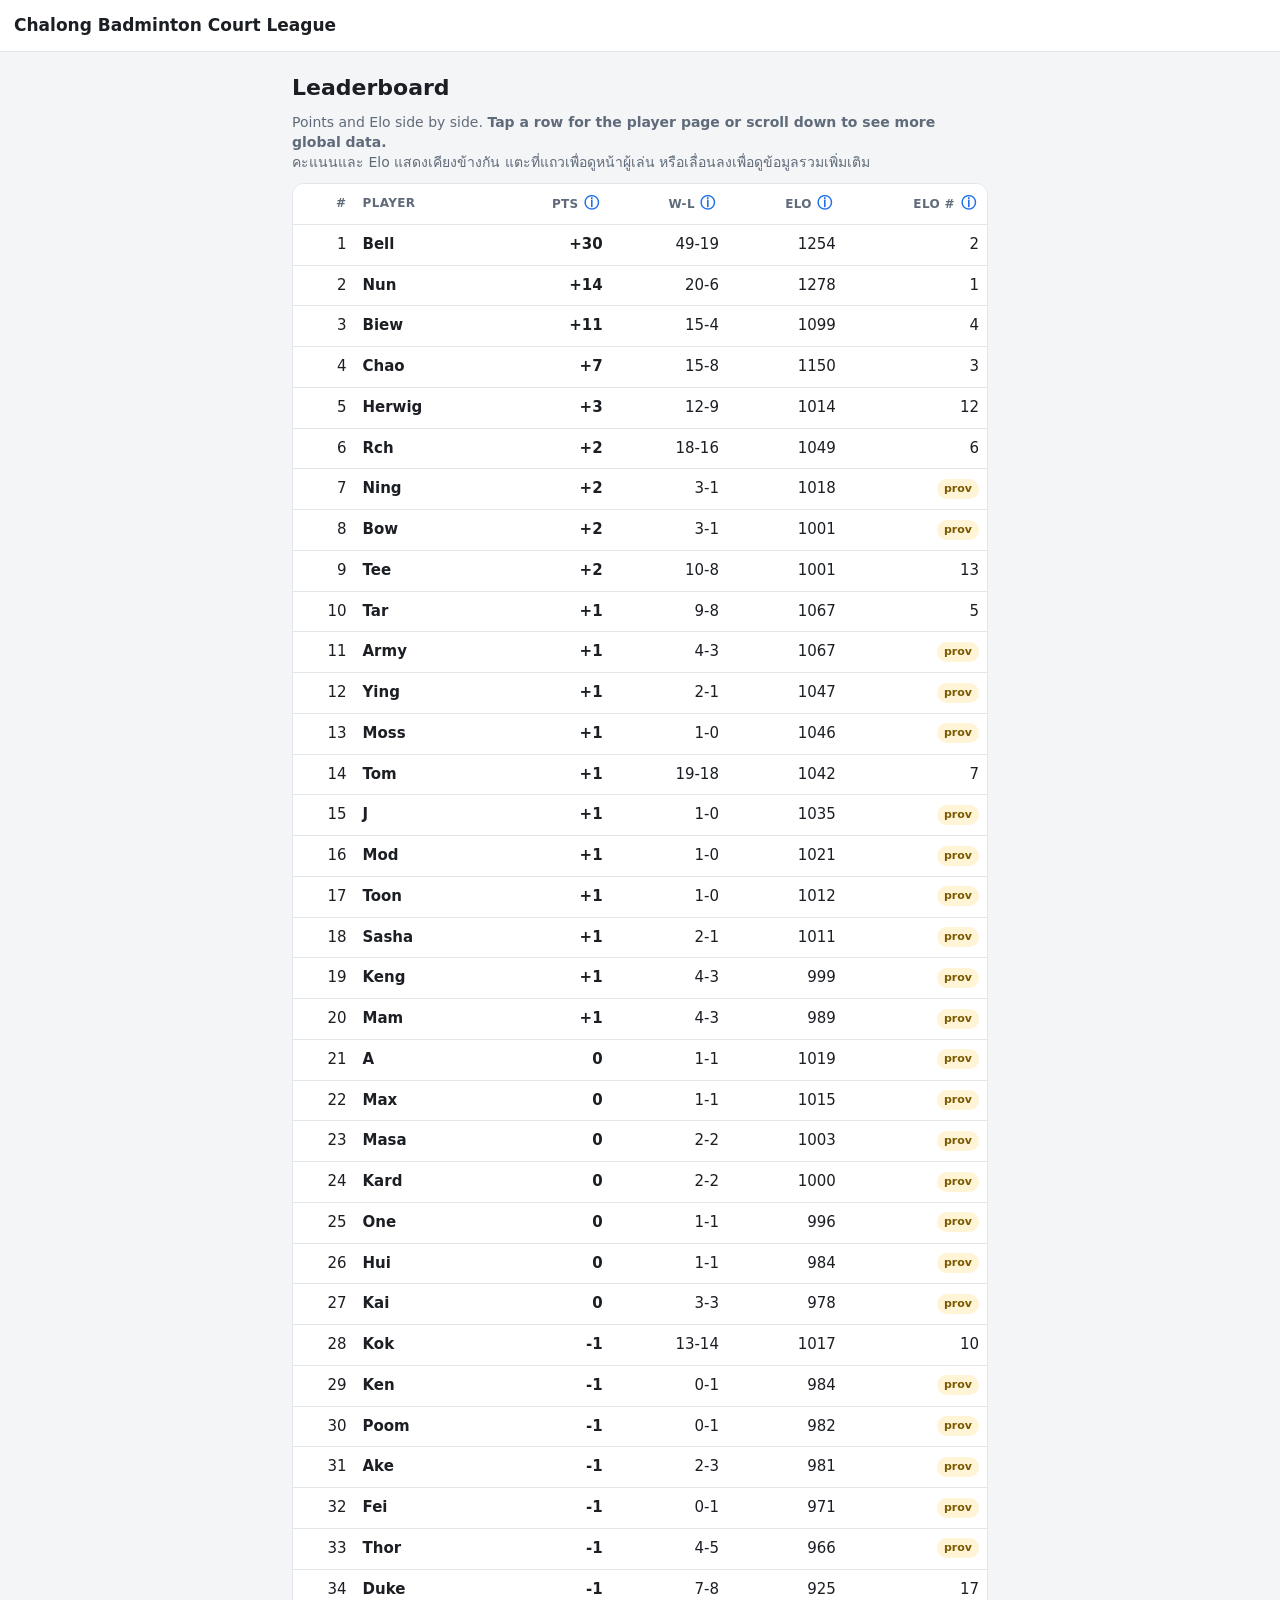
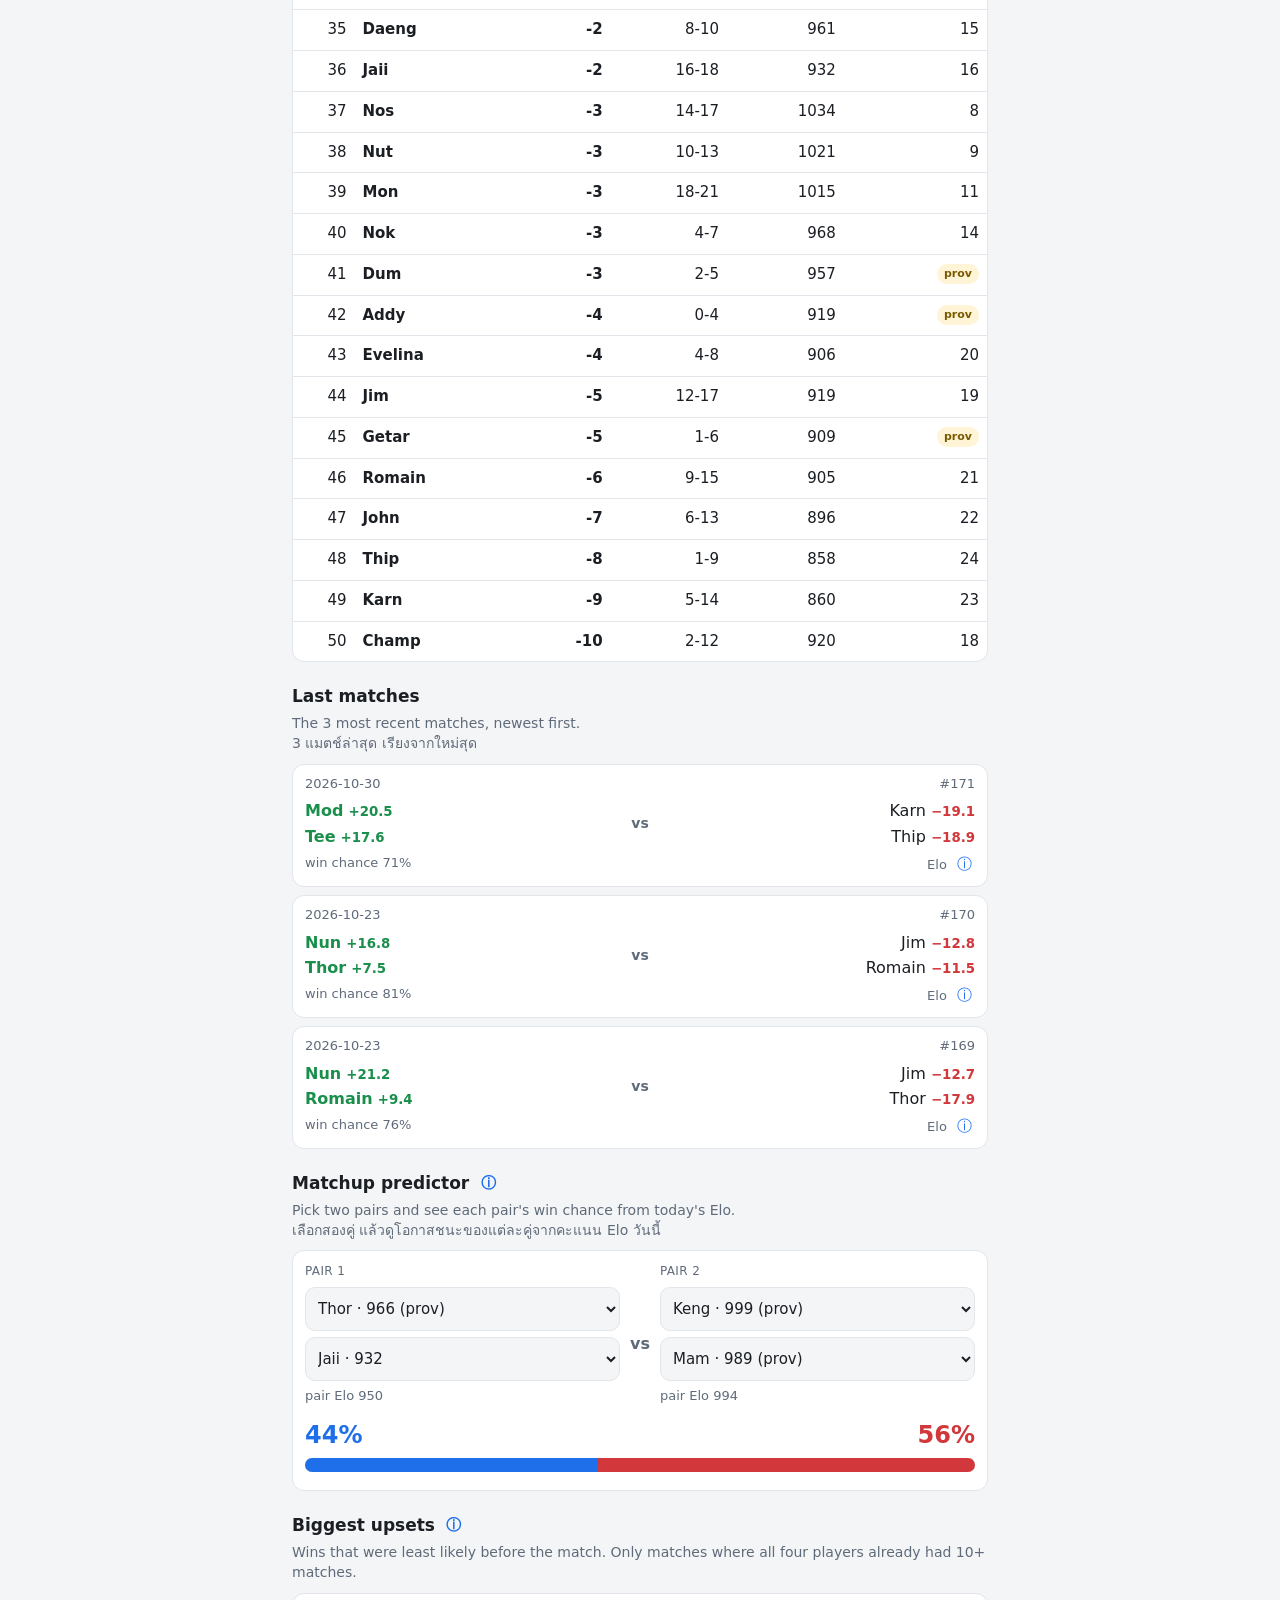
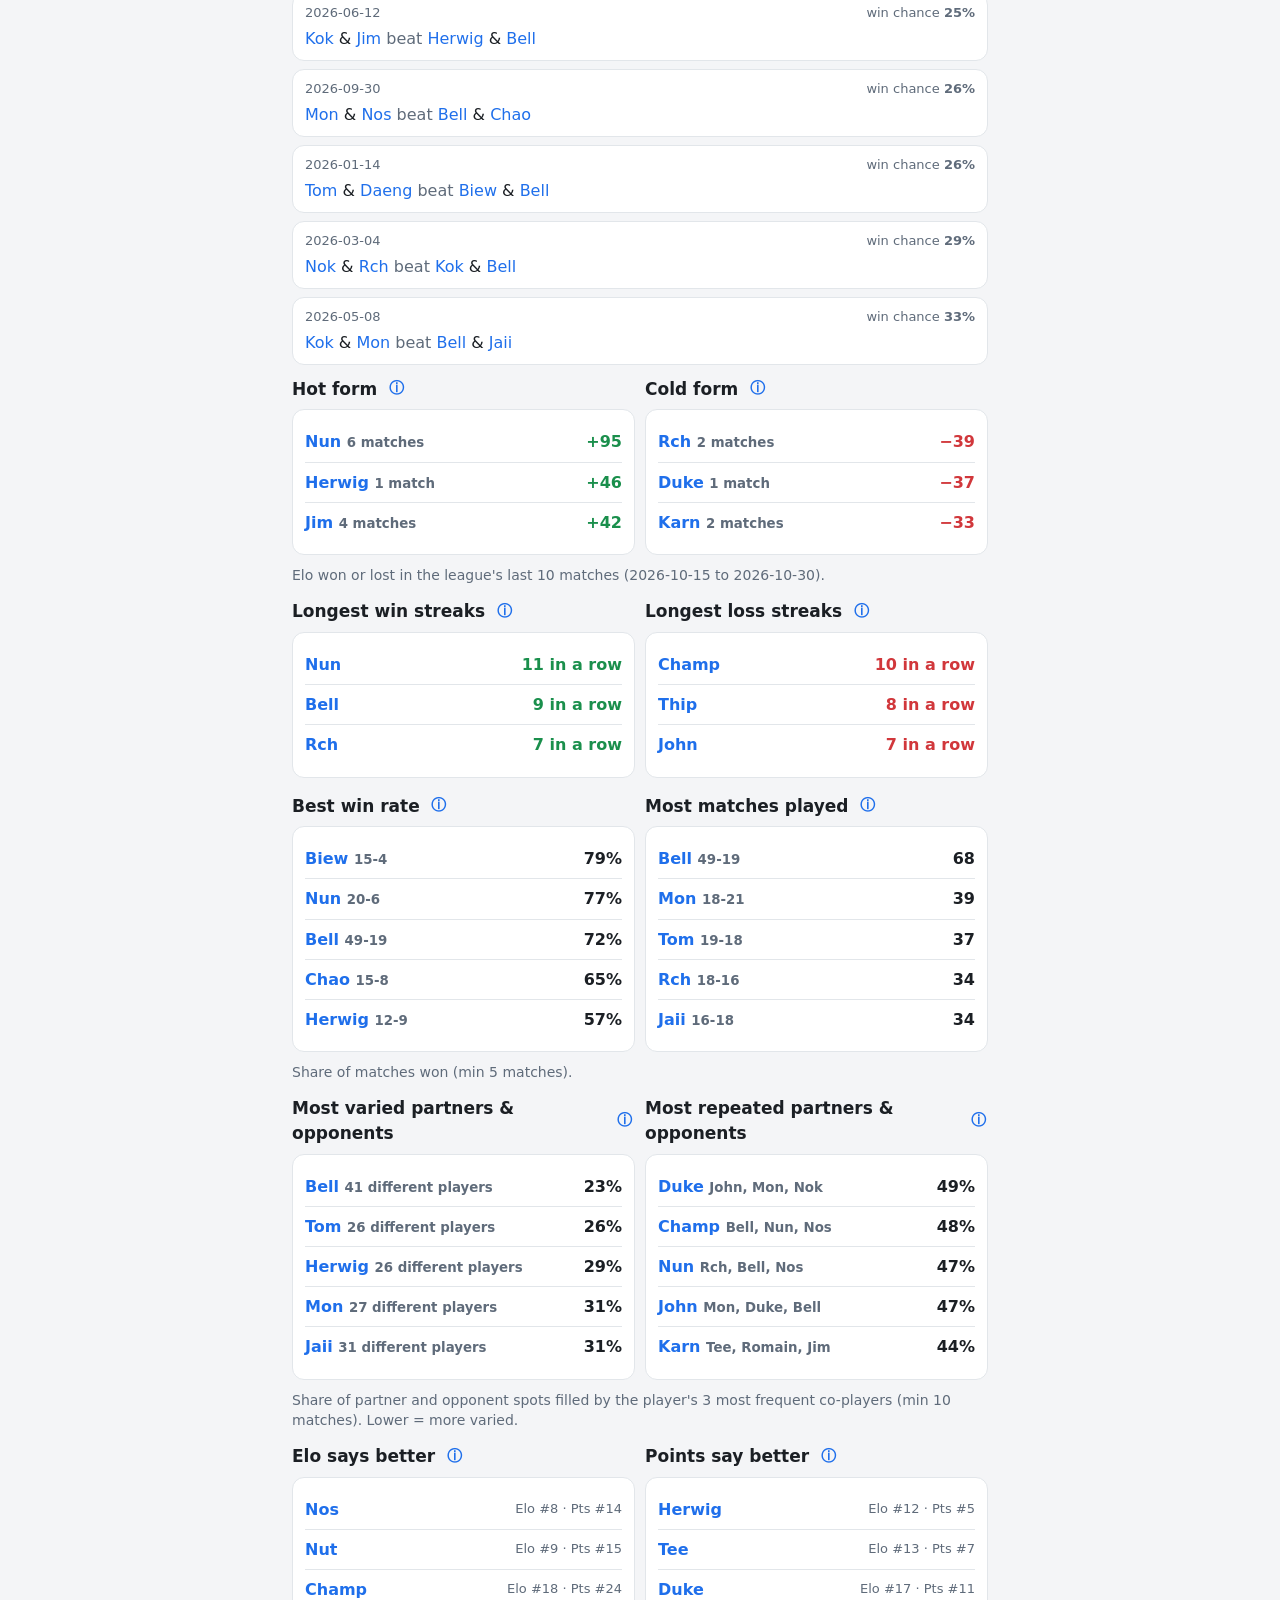
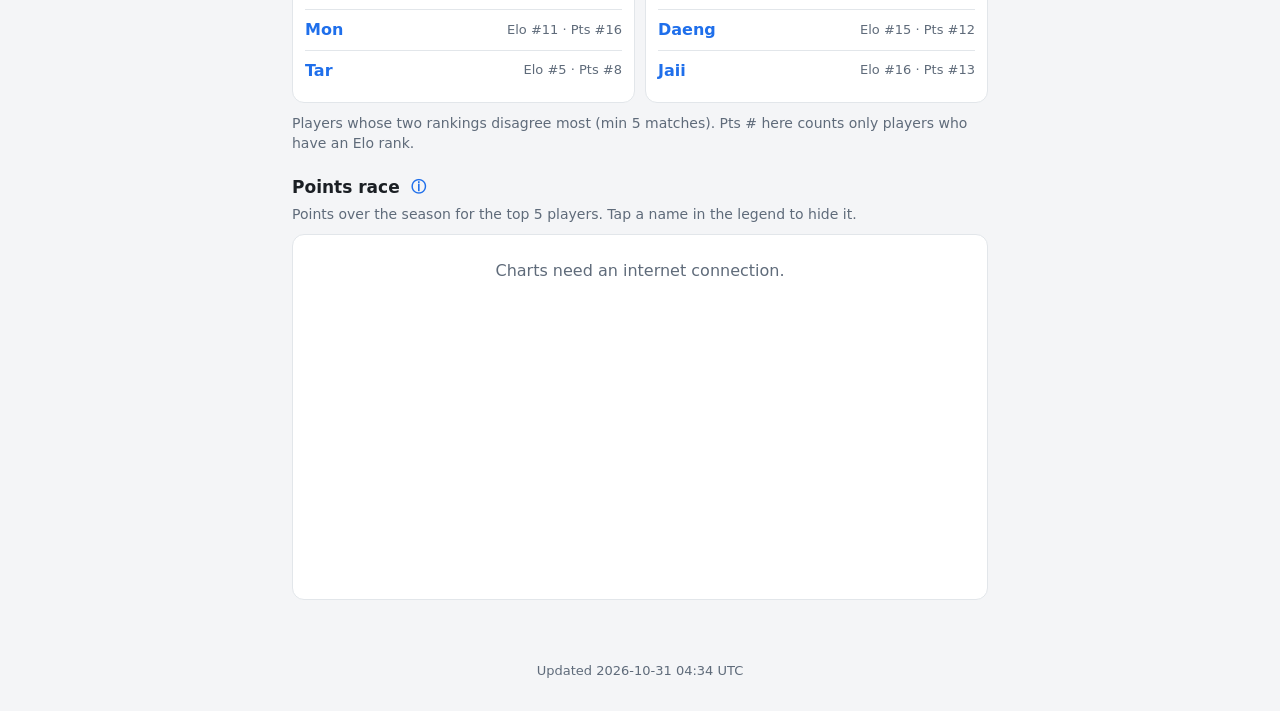
==== commit ce9bd4b8: "Rebuild site 2026-10-31 04:34 UTC" ====
--- a/docs/index.html
+++ b/docs/index.html
@@ -182,7 +182,7 @@
 <footer class="foot">
   <span data-i18n="generated">Updated</span> <span id="generated-at"></span>
 </footer>
-<script id="data" type="application/json">{"generated_at":"2026-10-31 04:33 UTC","config":{"start_rating":1000.0,"level_prior_sd":150.0,"level_carry_weight":0.7,"level_carry_smooth":100.0,"k_new":48,"k_established":32,"k_new_until":5,"provisional_until":10,"min_opponent_matches":5,"form_length":10,"home_upsets":5,"home_last_matches":3,"top_streaks":3,"top_partners":5,"top_matches":3,"form_window":3,"form_global_matches":10,"min_rank_gap_matches":5,"top_win_rate":5,"min_win_rate_matches":5,"top_most_played":5,"min_variety_matches":10,"variety_top_n":3,"top_points_chart":5},"players":{"Bell":{"name":"Bell","matches":68,"wins":49,"losses":19,"win_rate":0.7205882352941176,"points":30,"elo":1253.6,"provisional":false,"streak_current":{"type":"L","len":1},"longest_win":9,"longest_loss":3,"form":["L","W","L","W","L","L","L","W","W","L"],"form_delta":17.3,"peak_elo":{"match_id":139,"date":"2026-09-04","value":1457.0},"low_elo":{"match_id":4,"date":"2026-01-14","value":987.9},"avg_opponent_elo":1022.7,"avg_partner_elo":1022.0,"elo_history":[{"match_id":1,"date":"2026-01-14","value":1028.0},{"match_id":2,"date":"2026-01-14","value":1052.2},{"match_id":4,"date":"2026-01-14","value":987.9},{"match_id":7,"date":"2026-01-16","value":1010.0},{"match_id":8,"date":"2026-01-19","value":1038.6},{"match_id":9,"date":"2026-01-19","value":1066.9},{"match_id":11,"date":"2026-01-28","value":1096.0},{"match_id":12,"date":"2026-01-28","value":1124.5},{"match_id":15,"date":"2026-01-30","value":1152.9},{"match_id":17,"date":"2026-02-04","value":1184.6},{"match_id":18,"date":"2026-02-06","value":1208.6},{"match_id":19,"date":"2026-02-06","value":1239.5},{"match_id":21,"date":"2026-02-14","value":1196.1},{"match_id":22,"date":"2026-02-16","value":1221.6},{"match_id":23,"date":"2026-02-18","value":1157.8},{"match_id":24,"date":"2026-02-20","value":1099.8},{"match_id":25,"date":"2026-02-20","value":1115.9},{"match_id":26,"date":"2026-02-23","value":1141.1},{"match_id":29,"date":"2026-02-25","value":1158.1},{"match_id":30,"date":"2026-02-25","value":1175.2},{"match_id":31,"date":"2026-02-25","value":1117.2},{"match_id":34,"date":"2026-02-27","value":1073.6},{"match_id":37,"date":"2026-03-02","value":1098.5},{"match_id":39,"date":"2026-03-04","value":1035.9},{"match_id":40,"date":"2026-03-06","value":1059.3},{"match_id":41,"date":"2026-03-06","value":1081.1},{"match_id":53,"date":"2026-03-27","value":1114.6},{"match_id":55,"date":"2026-03-30","value":1124.4},{"match_id":56,"date":"2026-03-30","value":1134.2},{"match_id":58,"date":"2026-04-03","value":1093.2},{"match_id":59,"date":"2026-04-03","value":1117.9},{"match_id":60,"date":"2026-04-06","value":1140.5},{"match_id":73,"date":"2026-05-04","value":1181.9},{"match_id":75,"date":"2026-05-08","value":1207.7},{"match_id":76,"date":"2026-05-08","value":1147.6},{"match_id":77,"date":"2026-05-08","value":1171.9},{"match_id":78,"date":"2026-05-11","value":1197.9},{"match_id":83,"date":"2026-06-10","value":1237.7},{"match_id":84,"date":"2026-06-12","value":1171.4},{"match_id":92,"date":"2026-06-29","value":1189.2},{"match_id":93,"date":"2026-07-01","value":1205.9},{"match_id":95,"date":"2026-07-03","value":1142.3},{"match_id":99,"date":"2026-07-17","value":1163.8},{"match_id":103,"date":"2026-07-20","value":1184.5},{"match_id":106,"date":"2026-07-27","value":1213.8},{"match_id":107,"date":"2026-07-27","value":1153.0},{"match_id":109,"date":"2026-07-29","value":1175.9},{"match_id":116,"date":"2026-08-07","value":1205.3},{"match_id":117,"date":"2026-08-10","value":1161.5},{"match_id":126,"date":"2026-08-21","value":1203.9},{"match_id":127,"date":"2026-08-21","value":1250.8},{"match_id":130,"date":"2026-08-24","value":1293.3},{"match_id":132,"date":"2026-08-24","value":1319.8},{"match_id":133,"date":"2026-08-24","value":1337.6},{"match_id":134,"date":"2026-08-24","value":1389.1},{"match_id":136,"date":"2026-09-02","value":1411.3},{"match_id":138,"date":"2026-09-02","value":1439.0},{"match_id":139,"date":"2026-09-04","value":1457.0},{"match_id":140,"date":"2026-09-07","value":1414.4},{"match_id":142,"date":"2026-09-10","value":1441.5},{"match_id":150,"date":"2026-09-23","value":1382.6},{"match_id":154,"date":"2026-09-28","value":1409.1},{"match_id":156,"date":"2026-09-30","value":1347.6},{"match_id":157,"date":"2026-09-30","value":1285.5},{"match_id":159,"date":"2026-09-30","value":1236.3},{"match_id":160,"date":"2026-10-05","value":1253.0},{"match_id":167,"date":"2026-10-23","value":1298.0},{"match_id":168,"date":"2026-10-23","value":1253.6}],"points_history":[{"match_id":1,"date":"2026-01-14","value":1},{"match_id":2,"date":"2026-01-14","value":2},{"match_id":4,"date":"2026-01-14","value":1},{"match_id":7,"date":"2026-01-16","value":2},{"match_id":8,"date":"2026-01-19","value":3},{"match_id":9,"date":"2026-01-19","value":4},{"match_id":11,"date":"2026-01-28","value":5},{"match_id":12,"date":"2026-01-28","value":6},{"match_id":15,"date":"2026-01-30","value":7},{"match_id":17,"date":"2026-02-04","value":8},{"match_id":18,"date":"2026-02-06","value":9},{"match_id":19,"date":"2026-02-06","value":10},{"match_id":21,"date":"2026-02-14","value":9},{"match_id":22,"date":"2026-02-16","value":10},{"match_id":23,"date":"2026-02-18","value":9},{"match_id":24,"date":"2026-02-20","value":8},{"match_id":25,"date":"2026-02-20","value":9},{"match_id":26,"date":"2026-02-23","value":10},{"match_id":29,"date":"2026-02-25","value":11},{"match_id":30,"date":"2026-02-25","value":12},{"match_id":31,"date":"2026-02-25","value":11},{"match_id":34,"date":"2026-02-27","value":10},{"match_id":37,"date":"2026-03-02","value":11},{"match_id":39,"date":"2026-03-04","value":10},{"match_id":40,"date":"2026-03-06","value":11},{"match_id":41,"date":"2026-03-06","value":12},{"match_id":53,"date":"2026-03-27","value":13},{"match_id":55,"date":"2026-03-30","value":14},{"match_id":56,"date":"2026-03-30","value":15},{"match_id":58,"date":"2026-04-03","value":14},{"match_id":59,"date":"2026-04-03","value":15},{"match_id":60,"date":"2026-04-06","value":16},{"match_id":73,"date":"2026-05-04","value":17},{"match_id":75,"date":"2026-05-08","value":18},{"match_id":76,"date":"2026-05-08","value":17},{"match_id":77,"date":"2026-05-08","value":18},{"match_id":78,"date":"2026-05-11","value":19},{"match_id":83,"date":"2026-06-10","value":20},{"match_id":84,"date":"2026-06-12","value":19},{"match_id":92,"date":"2026-06-29","value":20},{"match_id":93,"date":"2026-07-01","value":21},{"match_id":95,"date":"2026-07-03","value":20},{"match_id":99,"date":"2026-07-17","value":21},{"match_id":103,"date":"2026-07-20","value":22},{"match_id":106,"date":"2026-07-27","value":23},{"match_id":107,"date":"2026-07-27","value":22},{"match_id":109,"date":"2026-07-29","value":23},{"match_id":116,"date":"2026-08-07","value":24},{"match_id":117,"date":"2026-08-10","value":23},{"match_id":126,"date":"2026-08-21","value":24},{"match_id":127,"date":"2026-08-21","value":25},{"match_id":130,"date":"2026-08-24","value":26},{"match_id":132,"date":"2026-08-24","value":27},{"match_id":133,"date":"2026-08-24","value":28},{"match_id":134,"date":"2026-08-24","value":29},{"match_id":136,"date":"2026-09-02","value":30},{"match_id":138,"date":"2026-09-02","value":31},{"match_id":139,"date":"2026-09-04","value":32},{"match_id":140,"date":"2026-09-07","value":31},{"match_id":142,"date":"2026-09-10","value":32},{"match_id":150,"date":"2026-09-23","value":31},{"match_id":154,"date":"2026-09-28","value":32},{"match_id":156,"date":"2026-09-30","value":31},{"match_id":157,"date":"2026-09-30","value":30},{"match_id":159,"date":"2026-09-30","value":29},{"match_id":160,"date":"2026-10-05","value":30},{"match_id":167,"date":"2026-10-23","value":31},{"match_id":168,"date":"2026-10-23","value":30}],"partners":[{"name":"Biew","matches":11,"wins":10,"win_rate":0.9090909090909091,"expected_wins":8.096214444275656,"diff":1.903785555724344},{"name":"Jaii","matches":8,"wins":6,"win_rate":0.75,"expected_wins":5.094499998285759,"diff":0.9055000017142412},{"name":"Daeng","matches":5,"wins":4,"win_rate":0.8,"expected_wins":3.2562637232948513,"diff":0.7437362767051487},{"name":"Chao","matches":5,"wins":2,"win_rate":0.4,"expected_wins":3.5653288221515242,"diff":-1.5653288221515242},{"name":"Kok","matches":4,"wins":2,"win_rate":0.5,"expected_wins":2.8539018279361397,"diff":-0.8539018279361397}],"hardest_wins":[{"match_id":134,"p_now":0.426},{"match_id":127,"p_now":0.4694},{"match_id":167,"p_now":0.4914}],"easiest_losses":[{"match_id":84,"p_now":0.7483},{"match_id":157,"p_now":0.7448},{"match_id":4,"p_now":0.7441}],"most_faced":{"name":"Mon","matches":14,"wins":9,"losses":5,"win_rate":0.6428571428571429},"nemesis":{"name":"Nun","matches":11,"wins":5,"losses":6,"win_rate":0.45454545454545453},"victim":{"name":"Champ","matches":9,"wins":8,"losses":1,"win_rate":0.8888888888888888},"variety":{"distinct":41,"top":["Nos","Jaii","Mon"],"top_share":0.2304},"last_played":"2026-10-23","rank_points":1,"rank_elo":2},"Chao":{"name":"Chao","matches":23,"wins":15,"losses":8,"win_rate":0.6521739130434783,"points":7,"elo":1149.5,"provisional":false,"streak_current":{"type":"L","len":1},"longest_win":5,"longest_loss":2,"form":["W","W","W","L","W","L","L","W","W","L"],"form_delta":43.8,"peak_elo":{"match_id":159,"date":"2026-09-30","value":1181.3},"low_elo":{"match_id":17,"date":"2026-02-04","value":969.2},"avg_opponent_elo":1034.9,"avg_partner_elo":1080.3,"elo_history":[{"match_id":12,"date":"2026-01-28","value":971.0},{"match_id":16,"date":"2026-01-31","value":1000.4},{"match_id":17,"date":"2026-02-04","value":969.2},{"match_id":29,"date":"2026-02-25","value":978.6},{"match_id":30,"date":"2026-02-25","value":988.0},{"match_id":61,"date":"2026-04-06","value":1013.6},{"match_id":69,"date":"2026-04-20","value":1045.9},{"match_id":73,"date":"2026-05-04","value":1008.3},{"match_id":79,"date":"2026-05-12","value":1017.7},{"match_id":80,"date":"2026-05-13","value":1049.2},{"match_id":83,"date":"2026-06-10","value":1011.6},{"match_id":86,"date":"2026-06-12","value":1042.6},{"match_id":87,"date":"2026-06-13","value":1080.0},{"match_id":90,"date":"2026-06-29","value":1112.5},{"match_id":91,"date":"2026-06-29","value":1145.9},{"match_id":105,"date":"2026-07-24","value":1171.2},{"match_id":117,"date":"2026-08-10","value":1147.0},{"match_id":121,"date":"2026-08-10","value":1172.5},{"match_id":150,"date":"2026-09-23","value":1140.0},{"match_id":157,"date":"2026-09-30","value":1105.7},{"match_id":158,"date":"2026-09-30","value":1135.0},{"match_id":159,"date":"2026-09-30","value":1181.3},{"match_id":165,"date":"2026-10-21","value":1149.5}],"points_history":[{"match_id":12,"date":"2026-01-28","value":-1},{"match_id":16,"date":"2026-01-31","value":0},{"match_id":17,"date":"2026-02-04","value":-1},{"match_id":29,"date":"2026-02-25","value":0},{"match_id":30,"date":"2026-02-25","value":1},{"match_id":61,"date":"2026-04-06","value":2},{"match_id":69,"date":"2026-04-20","value":3},{"match_id":73,"date":"2026-05-04","value":2},{"match_id":79,"date":"2026-05-12","value":3},{"match_id":80,"date":"2026-05-13","value":4},{"match_id":83,"date":"2026-06-10","value":3},{"match_id":86,"date":"2026-06-12","value":4},{"match_id":87,"date":"2026-06-13","value":5},{"match_id":90,"date":"2026-06-29","value":6},{"match_id":91,"date":"2026-06-29","value":7},{"match_id":105,"date":"2026-07-24","value":8},{"match_id":117,"date":"2026-08-10","value":7},{"match_id":121,"date":"2026-08-10","value":8},{"match_id":150,"date":"2026-09-23","value":7},{"match_id":157,"date":"2026-09-30","value":6},{"match_id":158,"date":"2026-09-30","value":7},{"match_id":159,"date":"2026-09-30","value":8},{"match_id":165,"date":"2026-10-21","value":7}],"partners":[{"name":"Rch","matches":5,"wins":4,"win_rate":0.8,"expected_wins":2.942022634663808,"diff":1.0579773653361921},{"name":"Bell","matches":5,"wins":2,"win_rate":0.4,"expected_wins":3.5653288221515242,"diff":-1.5653288221515242},{"name":"Tom","matches":2,"wins":2,"win_rate":1.0,"expected_wins":1.2306705103964979,"diff":0.7693294896035021},{"name":"Nos","matches":2,"wins":1,"win_rate":0.5,"expected_wins":0.8966019515655348,"diff":0.1033980484344652},{"name":"Nut","matches":2,"wins":1,"win_rate":0.5,"expected_wins":0.927326726552333,"diff":0.07267327344766705}],"hardest_wins":[{"match_id":159,"p_now":0.4511},{"match_id":87,"p_now":0.5611},{"match_id":91,"p_now":0.6009}],"easiest_losses":[{"match_id":157,"p_now":0.7448},{"match_id":150,"p_now":0.7055},{"match_id":117,"p_now":0.5248}],"most_faced":{"name":"Mon","matches":7,"wins":6,"losses":1,"win_rate":0.8571428571428571},"nemesis":{"name":"Bell","matches":5,"wins":1,"losses":4,"win_rate":0.2},"victim":{"name":"Mon","matches":7,"wins":6,"losses":1,"win_rate":0.8571428571428571},"variety":{"distinct":22,"top":["Bell","Rch","Mon"],"top_share":0.3623},"last_played":"2026-10-21","rank_points":4,"rank_elo":3},"Nun":{"name":"Nun","matches":26,"wins":20,"losses":6,"win_rate":0.7692307692307693,"points":14,"elo":1277.6,"provisional":false,"streak_current":{"type":"W","len":3},"longest_win":11,"longest_loss":4,"form":["W","W","W","W","W","W","L","W","W","W"],"form_delta":83.1,"peak_elo":{"match_id":170,"date":"2026-10-23","value":1277.6},"low_elo":{"match_id":14,"date":"2026-01-28","value":940.6},"avg_opponent_elo":1055.2,"avg_partner_elo":1017.3,"elo_history":[{"match_id":14,"date":"2026-01-28","value":940.6},{"match_id":21,"date":"2026-02-14","value":984.4},{"match_id":34,"date":"2026-02-27","value":1028.2},{"match_id":44,"date":"2026-03-13","value":1046.8},{"match_id":55,"date":"2026-03-30","value":1058.6},{"match_id":56,"date":"2026-03-30","value":1070.5},{"match_id":57,"date":"2026-04-03","value":1095.1},{"match_id":58,"date":"2026-04-03","value":1136.1},{"match_id":79,"date":"2026-05-12","value":1154.1},{"match_id":110,"date":"2026-07-30","value":1173.4},{"match_id":111,"date":"2026-07-30","value":1198.0},{"match_id":117,"date":"2026-08-10","value":1244.4},{"match_id":126,"date":"2026-08-21","value":1201.3},{"match_id":127,"date":"2026-08-21","value":1154.3},{"match_id":130,"date":"2026-08-24","value":1111.1},{"match_id":134,"date":"2026-08-24","value":1060.2},{"match_id":135,"date":"2026-08-29","value":1084.5},{"match_id":140,"date":"2026-09-07","value":1127.4},{"match_id":145,"date":"2026-09-14","value":1154.9},{"match_id":148,"date":"2026-09-14","value":1182.8},{"match_id":165,"date":"2026-10-21","value":1216.6},{"match_id":166,"date":"2026-10-21","value":1239.8},{"match_id":167,"date":"2026-10-23","value":1194.4},{"match_id":168,"date":"2026-10-23","value":1239.6},{"match_id":169,"date":"2026-10-23","value":1260.8},{"match_id":170,"date":"2026-10-23","value":1277.6}],"points_history":[{"match_id":14,"date":"2026-01-28","value":-1},{"match_id":21,"date":"2026-02-14","value":0},{"match_id":34,"date":"2026-02-27","value":1},{"match_id":44,"date":"2026-03-13","value":2},{"match_id":55,"date":"2026-03-30","value":3},{"match_id":56,"date":"2026-03-30","value":4},{"match_id":57,"date":"2026-04-03","value":5},{"match_id":58,"date":"2026-04-03","value":6},{"match_id":79,"date":"2026-05-12","value":7},{"match_id":110,"date":"2026-07-30","value":8},{"match_id":111,"date":"2026-07-30","value":9},{"match_id":117,"date":"2026-08-10","value":10},{"match_id":126,"date":"2026-08-21","value":9},{"match_id":127,"date":"2026-08-21","value":8},{"match_id":130,"date":"2026-08-24","value":7},{"match_id":134,"date":"2026-08-24","value":6},{"match_id":135,"date":"2026-08-29","value":7},{"match_id":140,"date":"2026-09-07","value":8},{"match_id":145,"date":"2026-09-14","value":9},{"match_id":148,"date":"2026-09-14","value":10},{"match_id":165,"date":"2026-10-21","value":11},{"match_id":166,"date":"2026-10-21","value":12},{"match_id":167,"date":"2026-10-23","value":11},{"match_id":168,"date":"2026-10-23","value":12},{"match_id":169,"date":"2026-10-23","value":13},{"match_id":170,"date":"2026-10-23","value":14}],"partners":[{"name":"Rch","matches":6,"wins":5,"win_rate":0.8333333333333334,"expected_wins":3.7681095430031246,"diff":1.2318904569968754},{"name":"Kard","matches":3,"wins":2,"win_rate":0.6666666666666666,"expected_wins":1.5104937150743618,"diff":0.4895062849256382},{"name":"Dum","matches":3,"wins":1,"win_rate":0.3333333333333333,"expected_wins":1.69352434570097,"diff":-0.6935243457009701},{"name":"Tom","matches":2,"wins":2,"win_rate":1.0,"expected_wins":1.3568898331961896,"diff":0.6431101668038104},{"name":"Romain","matches":2,"wins":2,"win_rate":1.0,"expected_wins":1.4530642344373073,"diff":0.5469357655626927}],"hardest_wins":[{"match_id":117,"p_now":0.4752},{"match_id":168,"p_now":0.4934},{"match_id":21,"p_now":0.5086}],"easiest_losses":[{"match_id":14,"p_now":0.6625},{"match_id":134,"p_now":0.574},{"match_id":127,"p_now":0.5306}],"most_faced":{"name":"Bell","matches":11,"wins":6,"losses":5,"win_rate":0.5454545454545454},"nemesis":{"name":"Bell","matches":11,"wins":6,"losses":5,"win_rate":0.5454545454545454},"victim":{"name":"Champ","matches":6,"wins":5,"losses":1,"win_rate":0.8333333333333334},"variety":{"distinct":19,"top":["Rch","Bell","Nos"],"top_share":0.4744},"last_played":"2026-10-23","rank_points":2,"rank_elo":1},"Rch":{"name":"Rch","matches":34,"wins":18,"losses":16,"win_rate":0.5294117647058824,"points":2,"elo":1048.9,"provisional":false,"streak_current":{"type":"L","len":5},"longest_win":7,"longest_loss":5,"form":["L","W","L","L","W","L","L","L","L","L"],"form_delta":-61.9,"peak_elo":{"match_id":69,"date":"2026-04-20","value":1227.1},"low_elo":{"match_id":15,"date":"2026-01-30","value":1024.5},"avg_opponent_elo":1079.7,"avg_partner_elo":1091.3,"elo_history":[{"match_id":14,"date":"2026-01-28","value":1047.6},{"match_id":15,"date":"2026-01-30","value":1024.5},{"match_id":16,"date":"2026-01-31","value":1040.9},{"match_id":33,"date":"2026-02-27","value":1068.4},{"match_id":37,"date":"2026-03-02","value":1044.3},{"match_id":38,"date":"2026-03-03","value":1073.2},{"match_id":39,"date":"2026-03-04","value":1130.5},{"match_id":57,"date":"2026-04-03","value":1141.9},{"match_id":58,"date":"2026-04-03","value":1160.9},{"match_id":61,"date":"2026-04-06","value":1175.2},{"match_id":68,"date":"2026-04-20","value":1209.1},{"match_id":69,"date":"2026-04-20","value":1227.1},{"match_id":78,"date":"2026-05-11","value":1207.2},{"match_id":79,"date":"2026-05-12","value":1189.2},{"match_id":81,"date":"2026-05-25","value":1151.8},{"match_id":90,"date":"2026-06-29","value":1170.0},{"match_id":91,"date":"2026-06-29","value":1141.0},{"match_id":106,"date":"2026-07-27","value":1119.0},{"match_id":110,"date":"2026-07-30","value":1127.9},{"match_id":111,"date":"2026-07-30","value":1139.3},{"match_id":117,"date":"2026-08-10","value":1160.9},{"match_id":118,"date":"2026-08-10","value":1203.8},{"match_id":126,"date":"2026-08-21","value":1223.9},{"match_id":127,"date":"2026-08-21","value":1202.1},{"match_id":128,"date":"2026-08-21","value":1166.9},{"match_id":130,"date":"2026-08-24","value":1187.0},{"match_id":131,"date":"2026-08-24","value":1150.9},{"match_id":140,"date":"2026-09-07","value":1130.8},{"match_id":141,"date":"2026-09-07","value":1162.7},{"match_id":145,"date":"2026-09-14","value":1136.4},{"match_id":148,"date":"2026-09-14","value":1110.8},{"match_id":154,"date":"2026-09-28","value":1088.1},{"match_id":165,"date":"2026-10-21","value":1070.4},{"match_id":166,"date":"2026-10-21","value":1048.9}],"points_history":[{"match_id":14,"date":"2026-01-28","value":1},{"match_id":15,"date":"2026-01-30","value":0},{"match_id":16,"date":"2026-01-31","value":1},{"match_id":33,"date":"2026-02-27","value":2},{"match_id":37,"date":"2026-03-02","value":1},{"match_id":38,"date":"2026-03-03","value":2},{"match_id":39,"date":"2026-03-04","value":3},{"match_id":57,"date":"2026-04-03","value":4},{"match_id":58,"date":"2026-04-03","value":5},{"match_id":61,"date":"2026-04-06","value":6},{"match_id":68,"date":"2026-04-20","value":7},{"match_id":69,"date":"2026-04-20","value":8},{"match_id":78,"date":"2026-05-11","value":7},{"match_id":79,"date":"2026-05-12","value":6},{"match_id":81,"date":"2026-05-25","value":5},{"match_id":90,"date":"2026-06-29","value":6},{"match_id":91,"date":"2026-06-29","value":5},{"match_id":106,"date":"2026-07-27","value":4},{"match_id":110,"date":"2026-07-30","value":5},{"match_id":111,"date":"2026-07-30","value":6},{"match_id":117,"date":"2026-08-10","value":7},{"match_id":118,"date":"2026-08-10","value":8},{"match_id":126,"date":"2026-08-21","value":9},{"match_id":127,"date":"2026-08-21","value":8},{"match_id":128,"date":"2026-08-21","value":7},{"match_id":130,"date":"2026-08-24","value":8},{"match_id":131,"date":"2026-08-24","value":7},{"match_id":140,"date":"2026-09-07","value":6},{"match_id":141,"date":"2026-09-07","value":7},{"match_id":145,"date":"2026-09-14","value":6},{"match_id":148,"date":"2026-09-14","value":5},{"match_id":154,"date":"2026-09-28","value":4},{"match_id":165,"date":"2026-10-21","value":3},{"match_id":166,"date":"2026-10-21","value":2}],"partners":[{"name":"Nun","matches":6,"wins":5,"win_rate":0.8333333333333334,"expected_wins":3.7681095430031246,"diff":1.2318904569968754},{"name":"Chao","matches":5,"wins":4,"win_rate":0.8,"expected_wins":2.942022634663808,"diff":1.0579773653361921},{"name":"Tom","matches":4,"wins":0,"win_rate":0.0,"expected_wins":1.7020041812266111,"diff":-1.7020041812266111},{"name":"Bell","matches":3,"wins":2,"win_rate":0.6666666666666666,"expected_wins":1.518786902117025,"diff":0.48121309788297495},{"name":"Mon","matches":3,"wins":2,"win_rate":0.6666666666666666,"expected_wins":1.6795409417107077,"diff":0.32045905828929233}],"hardest_wins":[{"match_id":39,"p_now":0.2934},{"match_id":14,"p_now":0.3375},{"match_id":117,"p_now":0.4752}],"easiest_losses":[{"match_id":131,"p_now":0.5426},{"match_id":127,"p_now":0.5306},{"match_id":128,"p_now":0.5286}],"most_faced":{"name":"Bell","matches":9,"wins":3,"losses":6,"win_rate":0.3333333333333333},"nemesis":{"name":"Bell","matches":9,"wins":3,"losses":6,"win_rate":0.3333333333333333},"victim":{"name":"Nut","matches":7,"wins":6,"losses":1,"win_rate":0.8571428571428571},"variety":{"distinct":23,"top":["Nun","Bell","Tom"],"top_share":0.3725},"last_played":"2026-10-21","rank_points":6,"rank_elo":6},"Biew":{"name":"Biew","matches":19,"wins":15,"losses":4,"win_rate":0.7894736842105263,"points":11,"elo":1098.7,"provisional":false,"streak_current":{"type":"W","len":1},"longest_win":6,"longest_loss":1,"form":["W","L","W","W","W","W","W","W","L","W"],"form_delta":-19.0,"peak_elo":{"match_id":160,"date":"2026-10-05","value":1125.9},"low_elo":{"match_id":27,"date":"2026-02-24","value":967.3},"avg_opponent_elo":989.1,"avg_partner_elo":1128.4,"elo_history":[{"match_id":4,"date":"2026-01-14","value":968.0},{"match_id":7,"date":"2026-01-16","value":979.0},{"match_id":12,"date":"2026-01-28","value":993.1},{"match_id":17,"date":"2026-02-04","value":1008.9},{"match_id":25,"date":"2026-02-20","value":1016.9},{"match_id":27,"date":"2026-02-24","value":967.3},{"match_id":28,"date":"2026-02-25","value":989.6},{"match_id":32,"date":"2026-02-25","value":1025.1},{"match_id":60,"date":"2026-04-06","value":1036.3},{"match_id":64,"date":"2026-04-17","value":1064.1},{"match_id":72,"date":"2026-05-04","value":1013.9},{"match_id":78,"date":"2026-05-11","value":1026.8},{"match_id":93,"date":"2026-07-01","value":1035.1},{"match_id":132,"date":"2026-08-24","value":1048.3},{"match_id":136,"date":"2026-09-02","value":1059.4},{"match_id":150,"date":"2026-09-23","value":1117.6},{"match_id":160,"date":"2026-10-05","value":1125.9},{"match_id":162,"date":"2026-10-15","value":1077.0},{"match_id":164,"date":"2026-10-16","value":1098.7}],"points_history":[{"match_id":4,"date":"2026-01-14","value":-1},{"match_id":7,"date":"2026-01-16","value":0},{"match_id":12,"date":"2026-01-28","value":1},{"match_id":17,"date":"2026-02-04","value":2},{"match_id":25,"date":"2026-02-20","value":3},{"match_id":27,"date":"2026-02-24","value":2},{"match_id":28,"date":"2026-02-25","value":3},{"match_id":32,"date":"2026-02-25","value":4},{"match_id":60,"date":"2026-04-06","value":5},{"match_id":64,"date":"2026-04-17","value":6},{"match_id":72,"date":"2026-05-04","value":5},{"match_id":78,"date":"2026-05-11","value":6},{"match_id":93,"date":"2026-07-01","value":7},{"match_id":132,"date":"2026-08-24","value":8},{"match_id":136,"date":"2026-09-02","value":9},{"match_id":150,"date":"2026-09-23","value":10},{"match_id":160,"date":"2026-10-05","value":11},{"match_id":162,"date":"2026-10-15","value":10},{"match_id":164,"date":"2026-10-16","value":11}],"partners":[{"name":"Bell","matches":11,"wins":10,"win_rate":0.9090909090909091,"expected_wins":8.096214444275656,"diff":1.903785555724344},{"name":"Mon","matches":2,"wins":2,"win_rate":1.0,"expected_wins":1.3926802236142484,"diff":0.6073197763857516},{"name":"Masa","matches":1,"wins":1,"win_rate":1.0,"expected_wins":0.29454507788111733,"diff":0.7054549221188826},{"name":"Jaii","matches":1,"wins":1,"win_rate":1.0,"expected_wins":0.5923888300761497,"diff":0.40761116992385027},{"name":"Tee","matches":1,"wins":1,"win_rate":1.0,"expected_wins":0.7302921182290055,"diff":0.2697078817709945}],"hardest_wins":[{"match_id":150,"p_now":0.2945},{"match_id":32,"p_now":0.5924},{"match_id":17,"p_now":0.6338}],"easiest_losses":[{"match_id":4,"p_now":0.7441},{"match_id":72,"p_now":0.5877},{"match_id":27,"p_now":0.5596}],"most_faced":{"name":"Tom","matches":4,"wins":2,"losses":2,"win_rate":0.5},"nemesis":null,"victim":null,"variety":{"distinct":24,"top":["Bell","Karn","Tom"],"top_share":0.3509},"last_played":"2026-10-16","rank_points":3,"rank_elo":4},"Army":{"name":"Army","matches":7,"wins":4,"losses":3,"win_rate":0.5714285714285714,"points":1,"elo":1066.5,"provisional":true,"streak_current":{"type":"L","len":2},"longest_win":4,"longest_loss":2,"form":["L","W","W","W","W","L","L"],"form_delta":-2.7,"peak_elo":{"match_id":120,"date":"2026-08-10","value":1109.9},"low_elo":{"match_id":60,"date":"2026-04-06","value":977.6},"avg_opponent_elo":1030.2,"avg_partner_elo":981.6,"elo_history":[{"match_id":60,"date":"2026-04-06","value":977.6},{"match_id":94,"date":"2026-07-03","value":1009.8},{"match_id":96,"date":"2026-07-06","value":1045.9},{"match_id":119,"date":"2026-08-10","value":1069.2},{"match_id":120,"date":"2026-08-10","value":1109.9},{"match_id":136,"date":"2026-09-02","value":1087.7},{"match_id":168,"date":"2026-10-23","value":1066.5}],"points_history":[{"match_id":60,"date":"2026-04-06","value":-1},{"match_id":94,"date":"2026-07-03","value":0},{"match_id":96,"date":"2026-07-06","value":1},{"match_id":119,"date":"2026-08-10","value":2},{"match_id":120,"date":"2026-08-10","value":3},{"match_id":136,"date":"2026-09-02","value":2},{"match_id":168,"date":"2026-10-23","value":1}],"partners":[{"name":"Tee","matches":2,"wins":2,"win_rate":1.0,"expected_wins":1.2969566465062365,"diff":0.7030433534937635},{"name":"Karn","matches":1,"wins":1,"win_rate":1.0,"expected_wins":0.5385731885767765,"diff":0.4614268114232235},{"name":"Romain","matches":1,"wins":1,"win_rate":1.0,"expected_wins":0.5842641236908671,"diff":0.4157358763091329},{"name":"Jim","matches":1,"wins":0,"win_rate":0.0,"expected_wins":0.25690749858607553,"diff":-0.25690749858607553},{"name":"Jaii","matches":1,"wins":0,"win_rate":0.0,"expected_wins":0.26167470688898953,"diff":-0.26167470688898953}],"hardest_wins":[{"match_id":120,"p_now":0.5386},{"match_id":96,"p_now":0.5843},{"match_id":94,"p_now":0.5925}],"easiest_losses":[{"match_id":168,"p_now":0.5066},{"match_id":60,"p_now":0.2617},{"match_id":136,"p_now":0.2569}],"most_faced":{"name":"Karn","matches":3,"wins":3,"losses":0,"win_rate":1.0},"nemesis":null,"victim":null,"variety":{"distinct":11,"top":["Karn","Tee","Bell"],"top_share":0.5238},"last_played":"2026-10-23","rank_points":11,"rank_elo":null},"Ning":{"name":"Ning","matches":4,"wins":3,"losses":1,"win_rate":0.75,"points":2,"elo":1018.2,"provisional":true,"streak_current":{"type":"L","len":1},"longest_win":3,"longest_loss":1,"form":["W","W","W","L"],"form_delta":6.7,"peak_elo":{"match_id":99,"date":"2026-07-17","value":1046.6},"low_elo":{"match_id":59,"date":"2026-04-03","value":1011.4},"avg_opponent_elo":984.2,"avg_partner_elo":1198.6,"elo_history":[{"match_id":59,"date":"2026-04-03","value":1011.4},{"match_id":62,"date":"2026-04-09","value":1036.6},{"match_id":99,"date":"2026-07-17","value":1046.6},{"match_id":156,"date":"2026-09-30","value":1018.2}],"points_history":[{"match_id":59,"date":"2026-04-03","value":1},{"match_id":62,"date":"2026-04-09","value":2},{"match_id":99,"date":"2026-07-17","value":3},{"match_id":156,"date":"2026-09-30","value":2}],"partners":[{"name":"Bell","matches":3,"wins":2,"win_rate":0.6666666666666666,"expected_wins":2.1725608275354658,"diff":-0.17256082753546576},{"name":"Nos","matches":1,"wins":1,"win_rate":1.0,"expected_wins":0.5852381640774611,"diff":0.4147618359225389}],"hardest_wins":[{"match_id":62,"p_now":0.5852},{"match_id":59,"p_now":0.7209},{"match_id":99,"p_now":0.7571}],"easiest_losses":[{"match_id":156,"p_now":0.6945}],"most_faced":{"name":"Mon","matches":2,"wins":1,"losses":1,"win_rate":0.5},"nemesis":null,"victim":null,"variety":{"distinct":7,"top":["Bell","Nos","Mon"],"top_share":0.6667},"last_played":"2026-09-30","rank_points":7,"rank_elo":null},"Tar":{"name":"Tar","matches":17,"wins":9,"losses":8,"win_rate":0.5294117647058824,"points":1,"elo":1066.6,"provisional":false,"streak_current":{"type":"L","len":1},"longest_win":6,"longest_loss":4,"form":["L","L","W","L","L","L","L","W","W","L"],"form_delta":52.4,"peak_elo":{"match_id":43,"date":"2026-03-12","value":1184.7},"low_elo":{"match_id":1,"date":"2026-01-14","value":973.2},"avg_opponent_elo":1022.9,"avg_partner_elo":983.0,"elo_history":[{"match_id":1,"date":"2026-01-14","value":973.2},{"match_id":5,"date":"2026-01-15","value":1015.3},{"match_id":10,"date":"2026-01-21","value":1049.1},{"match_id":33,"date":"2026-02-27","value":1080.7},{"match_id":35,"date":"2026-02-27","value":1124.5},{"match_id":36,"date":"2026-02-27","value":1157.4},{"match_id":43,"date":"2026-03-12","value":1184.7},{"match_id":53,"date":"2026-03-27","value":1157.4},{"match_id":63,"date":"2026-04-17","value":1116.4},{"match_id":67,"date":"2026-04-20","value":1146.3},{"match_id":73,"date":"2026-05-04","value":1124.0},{"match_id":85,"date":"2026-06-12","value":1077.0},{"match_id":86,"date":"2026-06-12","value":1045.3},{"match_id":87,"date":"2026-06-13","value":1014.2},{"match_id":88,"date":"2026-06-22","value":1045.7},{"match_id":123,"date":"2026-08-12","value":1089.0},{"match_id":132,"date":"2026-08-24","value":1066.6}],"points_history":[{"match_id":1,"date":"2026-01-14","value":-1},{"match_id":5,"date":"2026-01-15","value":0},{"match_id":10,"date":"2026-01-21","value":1},{"match_id":33,"date":"2026-02-27","value":2},{"match_id":35,"date":"2026-02-27","value":3},{"match_id":36,"date":"2026-02-27","value":4},{"match_id":43,"date":"2026-03-12","value":5},{"match_id":53,"date":"2026-03-27","value":4},{"match_id":63,"date":"2026-04-17","value":3},{"match_id":67,"date":"2026-04-20","value":4},{"match_id":73,"date":"2026-05-04","value":3},{"match_id":85,"date":"2026-06-12","value":2},{"match_id":86,"date":"2026-06-12","value":1},{"match_id":87,"date":"2026-06-13","value":0},{"match_id":88,"date":"2026-06-22","value":1},{"match_id":123,"date":"2026-08-12","value":2},{"match_id":132,"date":"2026-08-24","value":1}],"partners":[{"name":"Jaii","matches":3,"wins":1,"win_rate":0.3333333333333333,"expected_wins":1.1910801438983403,"diff":-0.19108014389834027},{"name":"Evelina","matches":2,"wins":2,"win_rate":1.0,"expected_wins":1.105728528954419,"diff":0.894271471045581},{"name":"Duke","matches":2,"wins":2,"win_rate":1.0,"expected_wins":1.1301475547826159,"diff":0.8698524452173841},{"name":"Herwig","matches":2,"wins":2,"win_rate":1.0,"expected_wins":1.255736392637692,"diff":0.7442636073623079},{"name":"Nos","matches":2,"wins":0,"win_rate":0.0,"expected_wins":0.6810853113054331,"diff":-0.6810853113054331}],"hardest_wins":[{"match_id":35,"p_now":0.4951},{"match_id":123,"p_now":0.4965},{"match_id":5,"p_now":0.5077}],"easiest_losses":[{"match_id":85,"p_now":0.5649},{"match_id":63,"p_now":0.4913},{"match_id":73,"p_now":0.4625}],"most_faced":{"name":"Jaii","matches":5,"wins":2,"losses":3,"win_rate":0.4},"nemesis":null,"victim":null,"variety":{"distinct":22,"top":["Jaii","Bell","Evelina"],"top_share":0.3137},"last_played":"2026-08-24","rank_points":10,"rank_elo":5},"Tom":{"name":"Tom","matches":37,"wins":19,"losses":18,"win_rate":0.5135135135135135,"points":1,"elo":1042.2,"provisional":false,"streak_current":{"type":"W","len":4},"longest_win":4,"longest_loss":5,"form":["L","L","L","L","W","L","W","W","W","W"],"form_delta":38.8,"peak_elo":{"match_id":107,"date":"2026-07-27","value":1154.5},"low_elo":{"match_id":49,"date":"2026-03-18","value":926.1},"avg_opponent_elo":1028.7,"avg_partner_elo":1001.9,"elo_history":[{"match_id":3,"date":"2026-01-14","value":1031.2},{"match_id":4,"date":"2026-01-14","value":1091.5},{"match_id":5,"date":"2026-01-15","value":1051.6},{"match_id":6,"date":"2026-01-16","value":1007.7},{"match_id":7,"date":"2026-01-16","value":986.9},{"match_id":19,"date":"2026-02-06","value":962.2},{"match_id":49,"date":"2026-03-18","value":926.1},{"match_id":54,"date":"2026-03-27","value":950.6},{"match_id":63,"date":"2026-04-17","value":985.9},{"match_id":69,"date":"2026-04-20","value":958.0},{"match_id":72,"date":"2026-05-04","value":1008.6},{"match_id":74,"date":"2026-05-08","value":1047.1},{"match_id":78,"date":"2026-05-11","value":1028.2},{"match_id":86,"date":"2026-06-12","value":1045.2},{"match_id":87,"date":"2026-06-13","value":1019.5},{"match_id":90,"date":"2026-06-29","value":991.7},{"match_id":91,"date":"2026-06-29","value":1010.0},{"match_id":94,"date":"2026-07-03","value":974.4},{"match_id":95,"date":"2026-07-03","value":1034.8},{"match_id":97,"date":"2026-07-10","value":1066.8},{"match_id":98,"date":"2026-07-15","value":1090.7},{"match_id":100,"date":"2026-07-17","value":1126.9},{"match_id":106,"date":"2026-07-27","value":1106.1},{"match_id":107,"date":"2026-07-27","value":1154.5},{"match_id":108,"date":"2026-07-29","value":1103.3},{"match_id":114,"date":"2026-08-07","value":1132.9},{"match_id":128,"date":"2026-08-21","value":1099.6},{"match_id":131,"date":"2026-08-24","value":1065.4},{"match_id":135,"date":"2026-08-29","value":1042.4},{"match_id":138,"date":"2026-09-02","value":1016.1},{"match_id":141,"date":"2026-09-07","value":978.8},{"match_id":146,"date":"2026-09-14","value":1008.8},{"match_id":147,"date":"2026-09-14","value":964.7},{"match_id":152,"date":"2026-09-25","value":1003.5},{"match_id":154,"date":"2026-09-28","value":1015.9},{"match_id":165,"date":"2026-10-21","value":1031.6},{"match_id":166,"date":"2026-10-21","value":1042.2}],"points_history":[{"match_id":3,"date":"2026-01-14","value":1},{"match_id":4,"date":"2026-01-14","value":2},{"match_id":5,"date":"2026-01-15","value":1},{"match_id":6,"date":"2026-01-16","value":0},{"match_id":7,"date":"2026-01-16","value":-1},{"match_id":19,"date":"2026-02-06","value":-2},{"match_id":49,"date":"2026-03-18","value":-3},{"match_id":54,"date":"2026-03-27","value":-2},{"match_id":63,"date":"2026-04-17","value":-1},{"match_id":69,"date":"2026-04-20","value":-2},{"match_id":72,"date":"2026-05-04","value":-1},{"match_id":74,"date":"2026-05-08","value":0},{"match_id":78,"date":"2026-05-11","value":-1},{"match_id":86,"date":"2026-06-12","value":0},{"match_id":87,"date":"2026-06-13","value":-1},{"match_id":90,"date":"2026-06-29","value":-2},{"match_id":91,"date":"2026-06-29","value":-1},{"match_id":94,"date":"2026-07-03","value":-2},{"match_id":95,"date":"2026-07-03","value":-1},{"match_id":97,"date":"2026-07-10","value":0},{"match_id":98,"date":"2026-07-15","value":1},{"match_id":100,"date":"2026-07-17","value":2},{"match_id":106,"date":"2026-07-27","value":1},{"match_id":107,"date":"2026-07-27","value":2},{"match_id":108,"date":"2026-07-29","value":1},{"match_id":114,"date":"2026-08-07","value":2},{"match_id":128,"date":"2026-08-21","value":1},{"match_id":131,"date":"2026-08-24","value":0},{"match_id":135,"date":"2026-08-29","value":-1},{"match_id":138,"date":"2026-09-02","value":-2},{"match_id":141,"date":"2026-09-07","value":-3},{"match_id":146,"date":"2026-09-14","value":-2},{"match_id":147,"date":"2026-09-14","value":-3},{"match_id":152,"date":"2026-09-25","value":-2},{"match_id":154,"date":"2026-09-28","value":-1},{"match_id":165,"date":"2026-10-21","value":0},{"match_id":166,"date":"2026-10-21","value":1}],"partners":[{"name":"Daeng","matches":5,"wins":2,"win_rate":0.4,"expected_wins":2.1612834226381206,"diff":-0.16128342263812057},{"name":"Mon","matches":5,"wins":2,"win_rate":0.4,"expected_wins":2.3280025971540987,"diff":-0.32800259715409874},{"name":"Rch","matches":4,"wins":0,"win_rate":0.0,"expected_wins":1.7020041812266111,"diff":-1.7020041812266111},{"name":"Jim","matches":3,"wins":2,"win_rate":0.6666666666666666,"expected_wins":1.503065333084381,"diff":0.49693466691561894},{"name":"Karn","matches":3,"wins":1,"win_rate":0.3333333333333333,"expected_wins":1.5784600387187773,"diff":-0.5784600387187773}],"hardest_wins":[{"match_id":4,"p_now":0.2559},{"match_id":95,"p_now":0.2873},{"match_id":107,"p_now":0.3142}],"easiest_losses":[{"match_id":108,"p_now":0.5855},{"match_id":131,"p_now":0.5426},{"match_id":6,"p_now":0.5418}],"most_faced":{"name":"Bell","matches":8,"wins":3,"losses":5,"win_rate":0.375},"nemesis":{"name":"Nut","matches":5,"wins":1,"losses":4,"win_rate":0.2},"victim":{"name":"Jim","matches":6,"wins":4,"losses":2,"win_rate":0.6666666666666666},"variety":{"distinct":26,"top":["Rch","Bell","Jim"],"top_share":0.2613},"last_played":"2026-10-21","rank_points":14,"rank_elo":7},"Mam":{"name":"Mam","matches":7,"wins":4,"losses":3,"win_rate":0.5714285714285714,"points":1,"elo":989.4,"provisional":true,"streak_current":{"type":"W","len":1},"longest_win":2,"longest_loss":2,"form":["W","W","L","L","W","L","W"],"form_delta":8.6,"peak_elo":{"match_id":40,"date":"2026-03-06","value":1030.7},"low_elo":{"match_id":50,"date":"2026-03-18","value":952.2},"avg_opponent_elo":986.1,"avg_partner_elo":1071.5,"elo_history":[{"match_id":36,"date":"2026-02-27","value":1020.0},{"match_id":40,"date":"2026-03-06","value":1030.7},{"match_id":41,"date":"2026-03-06","value":1011.2},{"match_id":42,"date":"2026-03-09","value":980.8},{"match_id":44,"date":"2026-03-13","value":989.2},{"match_id":50,"date":"2026-03-18","value":952.2},{"match_id":51,"date":"2026-03-20","value":989.4}],"points_history":[{"match_id":36,"date":"2026-02-27","value":1},{"match_id":40,"date":"2026-03-06","value":2},{"match_id":41,"date":"2026-03-06","value":1},{"match_id":42,"date":"2026-03-09","value":0},{"match_id":44,"date":"2026-03-13","value":1},{"match_id":50,"date":"2026-03-18","value":0},{"match_id":51,"date":"2026-03-20","value":1}],"partners":[{"name":"Nok","matches":1,"wins":1,"win_rate":1.0,"expected_wins":0.4708523430621641,"diff":0.5291476569378359},{"name":"Tar","matches":1,"wins":1,"win_rate":1.0,"expected_wins":0.5910075406546554,"diff":0.40899245934534456},{"name":"Bell","matches":1,"wins":1,"win_rate":1.0,"expected_wins":0.7372304195665448,"diff":0.2627695804334552},{"name":"Nun","matches":1,"wins":1,"win_rate":1.0,"expected_wins":0.7917981498196509,"diff":0.2082018501803491},{"name":"Champ","matches":1,"wins":0,"win_rate":0.0,"expected_wins":0.24508613684547986,"diff":-0.24508613684547986}],"hardest_wins":[{"match_id":51,"p_now":0.4709},{"match_id":36,"p_now":0.591},{"match_id":40,"p_now":0.7372}],"easiest_losses":[{"match_id":42,"p_now":0.5595},{"match_id":50,"p_now":0.5532},{"match_id":41,"p_now":0.2451}],"most_faced":{"name":"Champ","matches":2,"wins":2,"losses":0,"win_rate":1.0},"nemesis":null,"victim":null,"variety":{"distinct":14,"top":["Champ","Ake","Bell"],"top_share":0.3333},"last_played":"2026-03-20","rank_points":20,"rank_elo":null},"Ying":{"name":"Ying","matches":3,"wins":2,"losses":1,"win_rate":0.6666666666666666,"points":1,"elo":1047.1,"provisional":true,"streak_current":{"type":"W","len":1},"longest_win":1,"longest_loss":1,"form":["W","L","W"],"form_delta":47.1,"peak_elo":{"match_id":125,"date":"2026-08-17","value":1047.1},"low_elo":{"match_id":123,"date":"2026-08-12","value":1001.0},"avg_opponent_elo":993.5,"avg_partner_elo":923.1,"elo_history":[{"match_id":102,"date":"2026-07-20","value":1041.7},{"match_id":123,"date":"2026-08-12","value":1001.0},{"match_id":125,"date":"2026-08-17","value":1047.1}],"points_history":[{"match_id":102,"date":"2026-07-20","value":1},{"match_id":123,"date":"2026-08-12","value":0},{"match_id":125,"date":"2026-08-17","value":1}],"partners":[{"name":"Romain","matches":1,"wins":1,"win_rate":1.0,"expected_wins":0.4635624738332007,"diff":0.5364375261667993},{"name":"John","matches":1,"wins":1,"win_rate":1.0,"expected_wins":0.5165893089945955,"diff":0.48341069100540446},{"name":"Nok","matches":1,"wins":0,"win_rate":0.0,"expected_wins":0.5035254991200814,"diff":-0.5035254991200814}],"hardest_wins":[{"match_id":125,"p_now":0.4636},{"match_id":102,"p_now":0.5166}],"easiest_losses":[{"match_id":123,"p_now":0.5035}],"most_faced":{"name":"Duke","matches":2,"wins":1,"losses":1,"win_rate":0.5},"nemesis":null,"victim":null,"variety":{"distinct":8,"top":["Duke","Herwig","John"],"top_share":0.4444},"last_played":"2026-08-17","rank_points":12,"rank_elo":null},"Toon":{"name":"Toon","matches":1,"wins":1,"losses":0,"win_rate":1.0,"points":1,"elo":1011.7,"provisional":true,"streak_current":{"type":"W","len":1},"longest_win":1,"longest_loss":0,"form":["W"],"form_delta":null,"peak_elo":{"match_id":22,"date":"2026-02-16","value":1011.7},"low_elo":{"match_id":22,"date":"2026-02-16","value":1011.7},"avg_opponent_elo":1006.5,"avg_partner_elo":1253.6,"elo_history":[{"match_id":22,"date":"2026-02-16","value":1011.7}],"points_history":[{"match_id":22,"date":"2026-02-16","value":1}],"partners":[{"name":"Bell","matches":1,"wins":1,"win_rate":1.0,"expected_wins":0.7131976808767665,"diff":0.2868023191232335}],"hardest_wins":[{"match_id":22,"p_now":0.7132}],"easiest_losses":[],"most_faced":{"name":"Herwig","matches":1,"wins":1,"losses":0,"win_rate":1.0},"nemesis":null,"victim":null,"variety":{"distinct":3,"top":["Bell","Herwig","Keng"],"top_share":1.0},"last_played":"2026-02-16","rank_points":17,"rank_elo":null},"Moss":{"name":"Moss","matches":1,"wins":1,"losses":0,"win_rate":1.0,"points":1,"elo":1046.1,"provisional":true,"streak_current":{"type":"W","len":1},"longest_win":1,"longest_loss":0,"form":["W"],"form_delta":null,"peak_elo":{"match_id":31,"date":"2026-02-25","value":1046.1},"low_elo":{"match_id":31,"date":"2026-02-25","value":1046.1},"avg_opponent_elo":1092.8,"avg_partner_elo":1020.7,"elo_history":[{"match_id":31,"date":"2026-02-25","value":1046.1}],"points_history":[{"match_id":31,"date":"2026-02-25","value":1}],"partners":[{"name":"Nut","matches":1,"wins":1,"win_rate":1.0,"expected_wins":0.351829523380004,"diff":0.648170476619996}],"hardest_wins":[{"match_id":31,"p_now":0.3518}],"easiest_losses":[],"most_faced":{"name":"Bell","matches":1,"wins":1,"losses":0,"win_rate":1.0},"nemesis":null,"victim":null,"variety":{"distinct":3,"top":["Bell","Jaii","Nut"],"top_share":1.0},"last_played":"2026-02-25","rank_points":13,"rank_elo":null},"J":{"name":"J","matches":1,"wins":1,"losses":0,"win_rate":1.0,"points":1,"elo":1035.2,"provisional":true,"streak_current":{"type":"W","len":1},"longest_win":1,"longest_loss":0,"form":["W"],"form_delta":null,"peak_elo":{"match_id":52,"date":"2026-03-21","value":1035.2},"low_elo":{"match_id":52,"date":"2026-03-21","value":1035.2},"avg_opponent_elo":999.0,"avg_partner_elo":996.4,"elo_history":[{"match_id":52,"date":"2026-03-21","value":1035.2}],"points_history":[{"match_id":52,"date":"2026-03-21","value":1}],"partners":[{"name":"One","matches":1,"wins":1,"win_rate":1.0,"expected_wins":0.5250092492507152,"diff":0.47499075074928476}],"hardest_wins":[{"match_id":52,"p_now":0.525}],"easiest_losses":[],"most_faced":{"name":"Herwig","matches":1,"wins":1,"losses":0,"win_rate":1.0},"nemesis":null,"victim":null,"variety":{"distinct":3,"top":["Herwig","Hui","One"],"top_share":1.0},"last_played":"2026-03-21","rank_points":15,"rank_elo":null},"Jim":{"name":"Jim","matches":29,"wins":12,"losses":17,"win_rate":0.41379310344827586,"points":-5,"elo":919.3,"provisional":false,"streak_current":{"type":"L","len":2},"longest_win":3,"longest_loss":4,"form":["L","W","W","L","L","L","W","W","L","L"],"form_delta":16.3,"peak_elo":{"match_id":84,"date":"2026-06-12","value":1025.4},"low_elo":{"match_id":161,"date":"2026-10-05","value":877.1},"avg_opponent_elo":998.5,"avg_partner_elo":994.1,"elo_history":[{"match_id":3,"date":"2026-01-14","value":976.4},{"match_id":6,"date":"2026-01-16","value":1001.5},{"match_id":10,"date":"2026-01-21","value":977.5},{"match_id":11,"date":"2026-01-28","value":990.5},{"match_id":84,"date":"2026-06-12","value":1025.4},{"match_id":97,"date":"2026-07-10","value":999.3},{"match_id":98,"date":"2026-07-15","value":976.3},{"match_id":100,"date":"2026-07-17","value":948.0},{"match_id":101,"date":"2026-07-17","value":965.6},{"match_id":104,"date":"2026-07-22","value":985.3},{"match_id":108,"date":"2026-07-29","value":1025.3},{"match_id":109,"date":"2026-07-29","value":1013.4},{"match_id":113,"date":"2026-08-03","value":977.4},{"match_id":114,"date":"2026-08-07","value":993.0},{"match_id":115,"date":"2026-08-07","value":963.2},{"match_id":121,"date":"2026-08-10","value":975.0},{"match_id":124,"date":"2026-08-14","value":954.2},{"match_id":136,"date":"2026-09-02","value":943.1},{"match_id":138,"date":"2026-09-02","value":929.2},{"match_id":149,"date":"2026-09-18","value":903.7},{"match_id":151,"date":"2026-09-23","value":921.2},{"match_id":152,"date":"2026-09-25","value":941.6},{"match_id":158,"date":"2026-09-30","value":925.7},{"match_id":159,"date":"2026-09-30","value":903.8},{"match_id":161,"date":"2026-10-05","value":877.1},{"match_id":162,"date":"2026-10-15","value":903.0},{"match_id":163,"date":"2026-10-15","value":944.9},{"match_id":169,"date":"2026-10-23","value":932.1},{"match_id":170,"date":"2026-10-23","value":919.3}],"points_history":[{"match_id":3,"date":"2026-01-14","value":-1},{"match_id":6,"date":"2026-01-16","value":0},{"match_id":10,"date":"2026-01-21","value":-1},{"match_id":11,"date":"2026-01-28","value":0},{"match_id":84,"date":"2026-06-12","value":1},{"match_id":97,"date":"2026-07-10","value":0},{"match_id":98,"date":"2026-07-15","value":-1},{"match_id":100,"date":"2026-07-17","value":-2},{"match_id":101,"date":"2026-07-17","value":-1},{"match_id":104,"date":"2026-07-22","value":0},{"match_id":108,"date":"2026-07-29","value":1},{"match_id":109,"date":"2026-07-29","value":0},{"match_id":113,"date":"2026-08-03","value":-1},{"match_id":114,"date":"2026-08-07","value":0},{"match_id":115,"date":"2026-08-07","value":-1},{"match_id":121,"date":"2026-08-10","value":0},{"match_id":124,"date":"2026-08-14","value":-1},{"match_id":136,"date":"2026-09-02","value":-2},{"match_id":138,"date":"2026-09-02","value":-3},{"match_id":149,"date":"2026-09-18","value":-4},{"match_id":151,"date":"2026-09-23","value":-3},{"match_id":152,"date":"2026-09-25","value":-2},{"match_id":158,"date":"2026-09-30","value":-3},{"match_id":159,"date":"2026-09-30","value":-4},{"match_id":161,"date":"2026-10-05","value":-5},{"match_id":162,"date":"2026-10-15","value":-4},{"match_id":163,"date":"2026-10-15","value":-3},{"match_id":169,"date":"2026-10-23","value":-4},{"match_id":170,"date":"2026-10-23","value":-5}],"partners":[{"name":"Romain","matches":6,"wins":1,"win_rate":0.16666666666666666,"expected_wins":2.1078995738051223,"diff":-1.1078995738051223},{"name":"Herwig","matches":4,"wins":3,"win_rate":0.75,"expected_wins":2.1438384131763275,"diff":0.8561615868236725},{"name":"Tom","matches":3,"wins":2,"win_rate":0.6666666666666666,"expected_wins":1.503065333084381,"diff":0.49693466691561894},{"name":"Thip","matches":2,"wins":1,"win_rate":0.5,"expected_wins":0.8067800604723534,"diff":0.1932199395276466},{"name":"Bell","matches":2,"wins":1,"win_rate":0.5,"expected_wins":1.224083593450024,"diff":-0.22408359345002404}],"hardest_wins":[{"match_id":84,"p_now":0.2517},{"match_id":108,"p_now":0.4145},{"match_id":162,"p_now":0.4479}],"easiest_losses":[{"match_id":115,"p_now":0.6151},{"match_id":159,"p_now":0.5489},{"match_id":113,"p_now":0.4616}],"most_faced":{"name":"Romain","matches":8,"wins":4,"losses":4,"win_rate":0.5},"nemesis":{"name":"Tom","matches":6,"wins":2,"losses":4,"win_rate":0.3333333333333333},"victim":{"name":"Karn","matches":5,"wins":3,"losses":2,"win_rate":0.6},"variety":{"distinct":28,"top":["Romain","Tom","Bell"],"top_share":0.3333},"last_played":"2026-10-23","rank_points":44,"rank_elo":19},"Tee":{"name":"Tee","matches":18,"wins":10,"losses":8,"win_rate":0.5555555555555556,"points":2,"elo":1000.8,"provisional":false,"streak_current":{"type":"W","len":1},"longest_win":4,"longest_loss":2,"form":["W","L","W","L","W","W","W","W","L","W"],"form_delta":24.9,"peak_elo":{"match_id":46,"date":"2026-03-16","value":1024.1},"low_elo":{"match_id":120,"date":"2026-08-10","value":857.8},"avg_opponent_elo":963.6,"avg_partner_elo":966.5,"elo_history":[{"match_id":28,"date":"2026-02-25","value":1012.6},{"match_id":35,"date":"2026-02-27","value":981.6},{"match_id":46,"date":"2026-03-16","value":1024.1},{"match_id":68,"date":"2026-04-20","value":996.2},{"match_id":70,"date":"2026-04-24","value":960.8},{"match_id":94,"date":"2026-07-03","value":981.4},{"match_id":96,"date":"2026-07-06","value":945.7},{"match_id":105,"date":"2026-07-24","value":920.3},{"match_id":109,"date":"2026-07-29","value":930.8},{"match_id":115,"date":"2026-08-07","value":880.9},{"match_id":119,"date":"2026-08-10","value":895.8},{"match_id":120,"date":"2026-08-10","value":857.8},{"match_id":122,"date":"2026-08-10","value":909.0},{"match_id":129,"date":"2026-08-22","value":945.8},{"match_id":137,"date":"2026-09-02","value":975.8},{"match_id":149,"date":"2026-09-18","value":999.8},{"match_id":160,"date":"2026-10-05","value":983.2},{"match_id":171,"date":"2026-10-30","value":1000.8}],"points_history":[{"match_id":28,"date":"2026-02-25","value":1},{"match_id":35,"date":"2026-02-27","value":0},{"match_id":46,"date":"2026-03-16","value":1},{"match_id":68,"date":"2026-04-20","value":0},{"match_id":70,"date":"2026-04-24","value":-1},{"match_id":94,"date":"2026-07-03","value":0},{"match_id":96,"date":"2026-07-06","value":-1},{"match_id":105,"date":"2026-07-24","value":-2},{"match_id":109,"date":"2026-07-29","value":-1},{"match_id":115,"date":"2026-08-07","value":-2},{"match_id":119,"date":"2026-08-10","value":-1},{"match_id":120,"date":"2026-08-10","value":-2},{"match_id":122,"date":"2026-08-10","value":-1},{"match_id":129,"date":"2026-08-22","value":0},{"match_id":137,"date":"2026-09-02","value":1},{"match_id":149,"date":"2026-09-18","value":2},{"match_id":160,"date":"2026-10-05","value":1},{"match_id":171,"date":"2026-10-30","value":2}],"partners":[{"name":"Karn","matches":5,"wins":1,"win_rate":0.2,"expected_wins":1.7205804558480287,"diff":-0.7205804558480287},{"name":"Army","matches":2,"wins":2,"win_rate":1.0,"expected_wins":1.2969566465062365,"diff":0.7030433534937635},{"name":"Evelina","matches":1,"wins":1,"win_rate":1.0,"expected_wins":0.48570577009608795,"diff":0.514294229903912},{"name":"John","matches":1,"wins":1,"win_rate":1.0,"expected_wins":0.5597135144456012,"diff":0.44028648555439875},{"name":"Duke","matches":1,"wins":1,"win_rate":1.0,"expected_wins":0.626111939704754,"diff":0.373888060295246}],"hardest_wins":[{"match_id":122,"p_now":0.4041},{"match_id":46,"p_now":0.4857},{"match_id":129,"p_now":0.5597}],"easiest_losses":[{"match_id":115,"p_now":0.6151},{"match_id":35,"p_now":0.5049},{"match_id":68,"p_now":0.4669}],"most_faced":{"name":"Karn","matches":6,"wins":4,"losses":2,"win_rate":0.6666666666666666},"nemesis":null,"victim":null,"variety":{"distinct":25,"top":["Karn","Army","Herwig"],"top_share":0.3519},"last_played":"2026-10-30","rank_points":9,"rank_elo":13},"Evelina":{"name":"Evelina","matches":12,"wins":4,"losses":8,"win_rate":0.3333333333333333,"points":-4,"elo":905.8,"provisional":false,"streak_current":{"type":"L","len":4},"longest_win":2,"longest_loss":4,"form":["L","L","W","L","L","W","L","L","L","L"],"form_delta":-77.8,"peak_elo":{"match_id":27,"date":"2026-02-24","value":1042.2},"low_elo":{"match_id":163,"date":"2026-10-15","value":905.8},"avg_opponent_elo":988.4,"avg_partner_elo":970.5,"elo_history":[{"match_id":10,"date":"2026-01-21","value":1016.6},{"match_id":27,"date":"2026-02-24","value":1042.2},{"match_id":28,"date":"2026-02-25","value":1021.8},{"match_id":32,"date":"2026-02-25","value":1003.2},{"match_id":35,"date":"2026-02-27","value":1024.8},{"match_id":36,"date":"2026-02-27","value":1006.1},{"match_id":43,"date":"2026-03-12","value":987.8},{"match_id":46,"date":"2026-03-16","value":1012.0},{"match_id":151,"date":"2026-09-23","value":983.6},{"match_id":152,"date":"2026-09-25","value":962.3},{"match_id":153,"date":"2026-09-25","value":937.7},{"match_id":163,"date":"2026-10-15","value":905.8}],"points_history":[{"match_id":10,"date":"2026-01-21","value":1},{"match_id":27,"date":"2026-02-24","value":2},{"match_id":28,"date":"2026-02-25","value":1},{"match_id":32,"date":"2026-02-25","value":0},{"match_id":35,"date":"2026-02-27","value":1},{"match_id":36,"date":"2026-02-27","value":0},{"match_id":43,"date":"2026-03-12","value":-1},{"match_id":46,"date":"2026-03-16","value":0},{"match_id":151,"date":"2026-09-23","value":-1},{"match_id":152,"date":"2026-09-25","value":-2},{"match_id":153,"date":"2026-09-25","value":-3},{"match_id":163,"date":"2026-10-15","value":-4}],"partners":[{"name":"Herwig","matches":3,"wins":1,"win_rate":0.3333333333333333,"expected_wins":1.2569939488627617,"diff":-0.2569939488627617},{"name":"Tar","matches":2,"wins":2,"win_rate":1.0,"expected_wins":1.105728528954419,"diff":0.894271471045581},{"name":"Thip","matches":2,"wins":0,"win_rate":0.0,"expected_wins":0.6968240113474888,"diff":-0.6968240113474888},{"name":"Tee","matches":1,"wins":1,"win_rate":1.0,"expected_wins":0.48570577009608795,"diff":0.514294229903912},{"name":"Karn","matches":1,"wins":0,"win_rate":0.0,"expected_wins":0.2697078817709945,"diff":-0.2697078817709945}],"hardest_wins":[{"match_id":27,"p_now":0.4404},{"match_id":46,"p_now":0.4857},{"match_id":35,"p_now":0.4951}],"easiest_losses":[{"match_id":163,"p_now":0.5341},{"match_id":152,"p_now":0.4571},{"match_id":36,"p_now":0.409}],"most_faced":{"name":"Herwig","matches":4,"wins":1,"losses":3,"win_rate":0.25},"nemesis":null,"victim":null,"variety":{"distinct":15,"top":["Herwig","Jim","Tar"],"top_share":0.4167},"last_played":"2026-10-15","rank_points":43,"rank_elo":20},"One":{"name":"One","matches":2,"wins":1,"losses":1,"win_rate":0.5,"points":0,"elo":996.4,"provisional":true,"streak_current":{"type":"L","len":1},"longest_win":1,"longest_loss":1,"form":["W","L"],"form_delta":null,"peak_elo":{"match_id":52,"date":"2026-03-21","value":1026.3},"low_elo":{"match_id":125,"date":"2026-08-17","value":996.4},"avg_opponent_elo":987.6,"avg_partner_elo":1034.4,"elo_history":[{"match_id":52,"date":"2026-03-21","value":1026.3},{"match_id":125,"date":"2026-08-17","value":996.4}],"points_history":[{"match_id":52,"date":"2026-03-21","value":1},{"match_id":125,"date":"2026-08-17","value":0}],"partners":[{"name":"J","matches":1,"wins":1,"win_rate":1.0,"expected_wins":0.5250092492507152,"diff":0.47499075074928476},{"name":"Nos","matches":1,"wins":0,"win_rate":0.0,"expected_wins":0.5364375261667993,"diff":-0.5364375261667993}],"hardest_wins":[{"match_id":52,"p_now":0.525}],"easiest_losses":[{"match_id":125,"p_now":0.5364}],"most_faced":{"name":"Herwig","matches":1,"wins":1,"losses":0,"win_rate":1.0},"nemesis":null,"victim":null,"variety":{"distinct":6,"top":["Herwig","Hui","J"],"top_share":0.5},"last_played":"2026-08-17","rank_points":25,"rank_elo":null},"Hui":{"name":"Hui","matches":2,"wins":1,"losses":1,"win_rate":0.5,"points":0,"elo":984.1,"provisional":true,"streak_current":{"type":"L","len":1},"longest_win":1,"longest_loss":1,"form":["W","L"],"form_delta":null,"peak_elo":{"match_id":37,"date":"2026-03-02","value":1011.3},"low_elo":{"match_id":52,"date":"2026-03-21","value":984.1},"avg_opponent_elo":996.5,"avg_partner_elo":1133.7,"elo_history":[{"match_id":37,"date":"2026-03-02","value":1011.3},{"match_id":52,"date":"2026-03-21","value":984.1}],"points_history":[{"match_id":37,"date":"2026-03-02","value":1},{"match_id":52,"date":"2026-03-21","value":0}],"partners":[{"name":"Bell","matches":1,"wins":1,"win_rate":1.0,"expected_wins":0.7201400186653474,"diff":0.2798599813346526},{"name":"Herwig","matches":1,"wins":0,"win_rate":0.0,"expected_wins":0.47499075074928476,"diff":-0.47499075074928476}],"hardest_wins":[{"match_id":37,"p_now":0.7201}],"easiest_losses":[{"match_id":52,"p_now":0.475}],"most_faced":{"name":"J","matches":1,"wins":0,"losses":1,"win_rate":0.0},"nemesis":null,"victim":null,"variety":{"distinct":6,"top":["Bell","Herwig","J"],"top_share":0.5},"last_played":"2026-03-21","rank_points":26,"rank_elo":null},"Kard":{"name":"Kard","matches":4,"wins":2,"losses":2,"win_rate":0.5,"points":0,"elo":1000.2,"provisional":true,"streak_current":{"type":"W","len":1},"longest_win":1,"longest_loss":1,"form":["L","W","L","W"],"form_delta":19.8,"peak_elo":{"match_id":21,"date":"2026-02-14","value":1000.2},"low_elo":{"match_id":167,"date":"2026-10-23","value":979.7},"avg_opponent_elo":1133.4,"avg_partner_elo":1212.5,"elo_history":[{"match_id":11,"date":"2026-01-28","value":980.4},{"match_id":21,"date":"2026-02-14","value":1000.2},{"match_id":167,"date":"2026-10-23","value":979.7},{"match_id":168,"date":"2026-10-23","value":1000.2}],"points_history":[{"match_id":11,"date":"2026-01-28","value":-1},{"match_id":21,"date":"2026-02-14","value":0},{"match_id":167,"date":"2026-10-23","value":-1},{"match_id":168,"date":"2026-10-23","value":0}],"partners":[{"name":"Nun","matches":3,"wins":2,"win_rate":0.6666666666666666,"expected_wins":1.5104937150743618,"diff":0.4895062849256382},{"name":"Kok","matches":1,"wins":0,"win_rate":0.0,"expected_wins":0.32480351741015634,"diff":-0.32480351741015634}],"hardest_wins":[{"match_id":168,"p_now":0.4934},{"match_id":21,"p_now":0.5086}],"easiest_losses":[{"match_id":167,"p_now":0.5086},{"match_id":11,"p_now":0.3248}],"most_faced":{"name":"Bell","matches":4,"wins":2,"losses":2,"win_rate":0.5},"nemesis":null,"victim":null,"variety":{"distinct":6,"top":["Bell","Nun","Nos"],"top_share":0.75},"last_played":"2026-10-23","rank_points":24,"rank_elo":null},"Bow":{"name":"Bow","matches":4,"wins":3,"losses":1,"win_rate":0.75,"points":2,"elo":1000.9,"provisional":true,"streak_current":{"type":"W","len":3},"longest_win":3,"longest_loss":1,"form":["L","W","W","W"],"form_delta":41.8,"peak_elo":{"match_id":144,"date":"2026-09-11","value":1000.9},"low_elo":{"match_id":46,"date":"2026-03-16","value":959.1},"avg_opponent_elo":932.7,"avg_partner_elo":1113.4,"elo_history":[{"match_id":46,"date":"2026-03-16","value":959.1},{"match_id":92,"date":"2026-06-29","value":967.3},{"match_id":139,"date":"2026-09-04","value":975.5},{"match_id":144,"date":"2026-09-11","value":1000.9}],"points_history":[{"match_id":46,"date":"2026-03-16","value":-1},{"match_id":92,"date":"2026-06-29","value":0},{"match_id":139,"date":"2026-09-04","value":1},{"match_id":144,"date":"2026-09-11","value":2}],"partners":[{"name":"Bell","matches":2,"wins":2,"win_rate":1.0,"expected_wins":1.597855488831165,"diff":0.4021445111688351},{"name":"Mon","matches":1,"wins":1,"win_rate":1.0,"expected_wins":0.5852620201412226,"diff":0.41473797985877736},{"name":"Jaii","matches":1,"wins":0,"win_rate":0.0,"expected_wins":0.514294229903912,"diff":-0.514294229903912}],"hardest_wins":[{"match_id":144,"p_now":0.5853},{"match_id":139,"p_now":0.7982},{"match_id":92,"p_now":0.7996}],"easiest_losses":[{"match_id":46,"p_now":0.5143}],"most_faced":{"name":"Getar","matches":2,"wins":2,"losses":0,"win_rate":1.0},"nemesis":null,"victim":null,"variety":{"distinct":9,"top":["Bell","Getar","Jaii"],"top_share":0.5},"last_played":"2026-09-11","rank_points":8,"rank_elo":null},"Max":{"name":"Max","matches":2,"wins":1,"losses":1,"win_rate":0.5,"points":0,"elo":1014.5,"provisional":true,"streak_current":{"type":"W","len":1},"longest_win":1,"longest_loss":1,"form":["L","W"],"form_delta":null,"peak_elo":{"match_id":104,"date":"2026-07-22","value":1014.5},"low_elo":{"match_id":99,"date":"2026-07-17","value":979.6},"avg_opponent_elo":1027.3,"avg_partner_elo":912.3,"elo_history":[{"match_id":99,"date":"2026-07-17","value":979.6},{"match_id":104,"date":"2026-07-22","value":1014.5}],"points_history":[{"match_id":99,"date":"2026-07-17","value":-1},{"match_id":104,"date":"2026-07-22","value":0}],"partners":[{"name":"Jim","matches":1,"wins":1,"win_rate":1.0,"expected_wins":0.578572560855709,"diff":0.42142743914429104},{"name":"Romain","matches":1,"wins":0,"win_rate":0.0,"expected_wins":0.2428663707753722,"diff":-0.2428663707753722}],"hardest_wins":[{"match_id":104,"p_now":0.5786}],"easiest_losses":[{"match_id":99,"p_now":0.2429}],"most_faced":{"name":"Bell","matches":1,"wins":0,"losses":1,"win_rate":0.0},"nemesis":null,"victim":null,"variety":{"distinct":5,"top":["Romain","Bell","Jaii"],"top_share":0.6667},"last_played":"2026-07-22","rank_points":22,"rank_elo":null},"A":{"name":"A","matches":2,"wins":1,"losses":1,"win_rate":0.5,"points":0,"elo":1019.0,"provisional":true,"streak_current":{"type":"L","len":1},"longest_win":1,"longest_loss":1,"form":["W","L"],"form_delta":null,"peak_elo":{"match_id":107,"date":"2026-07-27","value":1040.4},"low_elo":{"match_id":109,"date":"2026-07-29","value":1019.0},"avg_opponent_elo":1131.3,"avg_partner_elo":980.8,"elo_history":[{"match_id":107,"date":"2026-07-27","value":1040.4},{"match_id":109,"date":"2026-07-29","value":1019.0}],"points_history":[{"match_id":107,"date":"2026-07-27","value":1},{"match_id":109,"date":"2026-07-29","value":0}],"partners":[{"name":"Tom","matches":1,"wins":1,"win_rate":1.0,"expected_wins":0.3141655389840557,"diff":0.6858344610159444},{"name":"Jim","matches":1,"wins":0,"win_rate":0.0,"expected_wins":0.2573299126148,"diff":-0.2573299126148}],"hardest_wins":[{"match_id":107,"p_now":0.3142}],"easiest_losses":[{"match_id":109,"p_now":0.2573}],"most_faced":{"name":"Bell","matches":2,"wins":1,"losses":1,"win_rate":0.5},"nemesis":null,"victim":null,"variety":{"distinct":5,"top":["Bell","Jim","Kok"],"top_share":0.6667},"last_played":"2026-07-29","rank_points":21,"rank_elo":null},"Sasha":{"name":"Sasha","matches":3,"wins":2,"losses":1,"win_rate":0.6666666666666666,"points":1,"elo":1010.5,"provisional":true,"streak_current":{"type":"W","len":2},"longest_win":2,"longest_loss":1,"form":["L","W","W"],"form_delta":10.5,"peak_elo":{"match_id":153,"date":"2026-09-25","value":1010.5},"low_elo":{"match_id":122,"date":"2026-08-10","value":961.9},"avg_opponent_elo":926.2,"avg_partner_elo":1015.1,"elo_history":[{"match_id":122,"date":"2026-08-10","value":961.9},{"match_id":124,"date":"2026-08-14","value":989.8},{"match_id":153,"date":"2026-09-25","value":1010.5}],"points_history":[{"match_id":122,"date":"2026-08-10","value":-1},{"match_id":124,"date":"2026-08-14","value":0},{"match_id":153,"date":"2026-09-25","value":1}],"partners":[{"name":"Herwig","matches":2,"wins":1,"win_rate":0.5,"expected_wins":1.2723418534802993,"diff":-0.27234185348029927},{"name":"Kok","matches":1,"wins":1,"win_rate":1.0,"expected_wins":0.5571192661178704,"diff":0.44288073388212956}],"hardest_wins":[{"match_id":124,"p_now":0.5571},{"match_id":153,"p_now":0.6764}],"easiest_losses":[{"match_id":122,"p_now":0.5959}],"most_faced":{"name":"Evelina","matches":1,"wins":1,"losses":0,"win_rate":1.0},"nemesis":null,"victim":null,"variety":{"distinct":7,"top":["Herwig","Evelina","Jim"],"top_share":0.5556},"last_played":"2026-09-25","rank_points":18,"rank_elo":null},"Duke":{"name":"Duke","matches":15,"wins":7,"losses":8,"win_rate":0.4666666666666667,"points":-1,"elo":925.2,"provisional":false,"streak_current":{"type":"L","len":1},"longest_win":2,"longest_loss":2,"form":["L","W","L","W","L","L","W","L","W","L"],"form_delta":-49.6,"peak_elo":{"match_id":65,"date":"2026-04-17","value":1051.1},"low_elo":{"match_id":163,"date":"2026-10-15","value":925.2},"avg_opponent_elo":959.3,"avg_partner_elo":1014.4,"elo_history":[{"match_id":2,"date":"2026-01-14","value":1010.8},{"match_id":50,"date":"2026-03-18","value":1041.1},{"match_id":64,"date":"2026-04-17","value":1022.4},{"match_id":65,"date":"2026-04-17","value":1051.1},{"match_id":66,"date":"2026-04-17","value":1025.4},{"match_id":71,"date":"2026-05-04","value":999.5},{"match_id":77,"date":"2026-05-08","value":1010.4},{"match_id":82,"date":"2026-05-27","value":982.3},{"match_id":88,"date":"2026-06-22","value":998.2},{"match_id":102,"date":"2026-07-20","value":975.2},{"match_id":112,"date":"2026-07-31","value":952.9},{"match_id":123,"date":"2026-08-12","value":974.8},{"match_id":129,"date":"2026-08-22","value":944.1},{"match_id":137,"date":"2026-09-02","value":962.5},{"match_id":163,"date":"2026-10-15","value":925.2}],"points_history":[{"match_id":2,"date":"2026-01-14","value":1},{"match_id":50,"date":"2026-03-18","value":2},{"match_id":64,"date":"2026-04-17","value":1},{"match_id":65,"date":"2026-04-17","value":2},{"match_id":66,"date":"2026-04-17","value":1},{"match_id":71,"date":"2026-05-04","value":0},{"match_id":77,"date":"2026-05-08","value":1},{"match_id":82,"date":"2026-05-27","value":0},{"match_id":88,"date":"2026-06-22","value":1},{"match_id":102,"date":"2026-07-20","value":0},{"match_id":112,"date":"2026-07-31","value":-1},{"match_id":123,"date":"2026-08-12","value":0},{"match_id":129,"date":"2026-08-22","value":-1},{"match_id":137,"date":"2026-09-02","value":0},{"match_id":163,"date":"2026-10-15","value":-1}],"partners":[{"name":"Nok","matches":5,"wins":2,"win_rate":0.4,"expected_wins":2.2073347568730237,"diff":-0.20733475687302372},{"name":"Tar","matches":2,"wins":2,"win_rate":1.0,"expected_wins":1.1301475547826159,"diff":0.8698524452173841},{"name":"Bell","matches":2,"wins":2,"win_rate":1.0,"expected_wins":1.4577070671118073,"diff":0.5422929328881927},{"name":"Tee","matches":1,"wins":1,"win_rate":1.0,"expected_wins":0.626111939704754,"diff":0.373888060295246},{"name":"Kai","matches":1,"wins":0,"win_rate":0.0,"expected_wins":0.425235106173964,"diff":-0.425235106173964}],"hardest_wins":[{"match_id":50,"p_now":0.4468},{"match_id":65,"p_now":0.4741},{"match_id":123,"p_now":0.4965}],"easiest_losses":[{"match_id":163,"p_now":0.5341},{"match_id":102,"p_now":0.4834},{"match_id":71,"p_now":0.4741}],"most_faced":{"name":"John","matches":10,"wins":5,"losses":5,"win_rate":0.5},"nemesis":null,"victim":null,"variety":{"distinct":19,"top":["John","Mon","Nok"],"top_share":0.4889},"last_played":"2026-10-15","rank_points":34,"rank_elo":17},"Thor":{"name":"Thor","matches":9,"wins":4,"losses":5,"win_rate":0.4444444444444444,"points":-1,"elo":965.7,"provisional":true,"streak_current":{"type":"W","len":1},"longest_win":2,"longest_loss":4,"form":["W","L","W","W","L","L","L","L","W"],"form_delta":-39.1,"peak_elo":{"match_id":75,"date":"2026-05-08","value":1045.6},"low_elo":{"match_id":169,"date":"2026-10-23","value":958.2},"avg_opponent_elo":1029.9,"avg_partner_elo":1072.6,"elo_history":[{"match_id":23,"date":"2026-02-18","value":1038.2},{"match_id":43,"date":"2026-03-12","value":1010.5},{"match_id":74,"date":"2026-05-08","value":1033.9},{"match_id":75,"date":"2026-05-08","value":1045.6},{"match_id":85,"date":"2026-06-12","value":1019.4},{"match_id":93,"date":"2026-07-01","value":1004.8},{"match_id":95,"date":"2026-07-03","value":976.1},{"match_id":169,"date":"2026-10-23","value":958.2},{"match_id":170,"date":"2026-10-23","value":965.7}],"points_history":[{"match_id":23,"date":"2026-02-18","value":1},{"match_id":43,"date":"2026-03-12","value":0},{"match_id":74,"date":"2026-05-08","value":1},{"match_id":75,"date":"2026-05-08","value":2},{"match_id":85,"date":"2026-06-12","value":1},{"match_id":93,"date":"2026-07-01","value":0},{"match_id":95,"date":"2026-07-03","value":-1},{"match_id":169,"date":"2026-10-23","value":-2},{"match_id":170,"date":"2026-10-23","value":-1}],"partners":[{"name":"Bell","matches":2,"wins":1,"win_rate":0.5,"expected_wins":1.4236132209849397,"diff":-0.4236132209849397},{"name":"Mon","matches":1,"wins":1,"win_rate":1.0,"expected_wins":0.2848352195068433,"diff":0.7151647804931567},{"name":"Tom","matches":1,"wins":1,"win_rate":1.0,"expected_wins":0.5213873970233301,"diff":0.47861260297666985},{"name":"Nun","matches":1,"wins":1,"win_rate":1.0,"expected_wins":0.8124043310802469,"diff":0.1875956689197531},{"name":"Champ","matches":1,"wins":0,"win_rate":0.0,"expected_wins":0.19339643132624396,"diff":-0.19339643132624396}],"hardest_wins":[{"match_id":23,"p_now":0.2848},{"match_id":74,"p_now":0.5214},{"match_id":75,"p_now":0.7109}],"easiest_losses":[{"match_id":95,"p_now":0.7127},{"match_id":85,"p_now":0.5649},{"match_id":43,"p_now":0.3549}],"most_faced":{"name":"Bell","matches":2,"wins":1,"losses":1,"win_rate":0.5},"nemesis":null,"victim":null,"variety":{"distinct":15,"top":["Bell","Champ","Daeng"],"top_share":0.2963},"last_played":"2026-10-23","rank_points":33,"rank_elo":null},"Ake":{"name":"Ake","matches":5,"wins":2,"losses":3,"win_rate":0.4,"points":-1,"elo":981.3,"provisional":true,"streak_current":{"type":"L","len":1},"longest_win":1,"longest_loss":1,"form":["L","W","L","W","L"],"form_delta":-25.7,"peak_elo":{"match_id":42,"date":"2026-03-09","value":1016.0},"low_elo":{"match_id":38,"date":"2026-03-03","value":976.9},"avg_opponent_elo":1013.1,"avg_partner_elo":984.2,"elo_history":[{"match_id":16,"date":"2026-01-31","value":980.5},{"match_id":20,"date":"2026-02-14","value":1007.0},{"match_id":38,"date":"2026-03-03","value":976.9},{"match_id":42,"date":"2026-03-09","value":1016.0},{"match_id":50,"date":"2026-03-18","value":981.3}],"points_history":[{"match_id":16,"date":"2026-01-31","value":-1},{"match_id":20,"date":"2026-02-14","value":0},{"match_id":38,"date":"2026-03-03","value":-1},{"match_id":42,"date":"2026-03-09","value":0},{"match_id":50,"date":"2026-03-18","value":-1}],"partners":[{"name":"Daeng","matches":1,"wins":1,"win_rate":1.0,"expected_wins":0.4404978393791295,"diff":0.5595021606208705},{"name":"Kok","matches":1,"wins":1,"win_rate":1.0,"expected_wins":0.5252092360259896,"diff":0.47479076397401043},{"name":"Nut","matches":1,"wins":0,"win_rate":0.0,"expected_wins":0.3532043220418153,"diff":-0.3532043220418153},{"name":"Jaii","matches":1,"wins":0,"win_rate":0.0,"expected_wins":0.3952958724498572,"diff":-0.3952958724498572},{"name":"Mam","matches":1,"wins":0,"win_rate":0.0,"expected_wins":0.5532319044794627,"diff":-0.5532319044794627}],"hardest_wins":[{"match_id":42,"p_now":0.4405},{"match_id":20,"p_now":0.5252}],"easiest_losses":[{"match_id":50,"p_now":0.5532},{"match_id":38,"p_now":0.3953},{"match_id":16,"p_now":0.3532}],"most_faced":{"name":"Rch","matches":2,"wins":0,"losses":2,"win_rate":0.0},"nemesis":null,"victim":null,"variety":{"distinct":11,"top":["Jaii","Mam","Nut"],"top_share":0.4},"last_played":"2026-03-18","rank_points":31,"rank_elo":null},"Keng":{"name":"Keng","matches":7,"wins":4,"losses":3,"win_rate":0.5714285714285714,"points":1,"elo":999.1,"provisional":true,"streak_current":{"type":"W","len":4},"longest_win":4,"longest_loss":3,"form":["L","L","L","W","W","W","W"],"form_delta":61.4,"peak_elo":{"match_id":161,"date":"2026-10-05","value":999.1},"low_elo":{"match_id":67,"date":"2026-04-20","value":912.7},"avg_opponent_elo":983.8,"avg_partner_elo":1006.2,"elo_history":[{"match_id":13,"date":"2026-01-28","value":961.7},{"match_id":22,"date":"2026-02-16","value":944.2},{"match_id":67,"date":"2026-04-20","value":912.7},{"match_id":70,"date":"2026-04-24","value":937.8},{"match_id":112,"date":"2026-07-31","value":963.7},{"match_id":158,"date":"2026-09-30","value":978.3},{"match_id":161,"date":"2026-10-05","value":999.1}],"points_history":[{"match_id":13,"date":"2026-01-28","value":-1},{"match_id":22,"date":"2026-02-16","value":-2},{"match_id":67,"date":"2026-04-20","value":-3},{"match_id":70,"date":"2026-04-24","value":-2},{"match_id":112,"date":"2026-07-31","value":-1},{"match_id":158,"date":"2026-09-30","value":0},{"match_id":161,"date":"2026-10-05","value":1}],"partners":[{"name":"Herwig","matches":4,"wins":3,"win_rate":0.75,"expected_wins":2.1089995033750086,"diff":0.8910004966249914},{"name":"Addy","matches":2,"wins":0,"win_rate":0.0,"expected_wins":0.8628399949255219,"diff":-0.8628399949255219},{"name":"Chao","matches":1,"wins":1,"win_rate":1.0,"expected_wins":0.6609011457046079,"diff":0.3390988542953921}],"hardest_wins":[{"match_id":112,"p_now":0.5748},{"match_id":70,"p_now":0.5883},{"match_id":161,"p_now":0.6591}],"easiest_losses":[{"match_id":13,"p_now":0.4735},{"match_id":67,"p_now":0.3893},{"match_id":22,"p_now":0.2868}],"most_faced":{"name":"Jim","matches":2,"wins":2,"losses":0,"win_rate":1.0},"nemesis":null,"victim":null,"variety":{"distinct":15,"top":["Herwig","Addy","Jim"],"top_share":0.4286},"last_played":"2026-10-05","rank_points":19,"rank_elo":null},"Kai":{"name":"Kai","matches":6,"wins":3,"losses":3,"win_rate":0.5,"points":0,"elo":978.3,"provisional":true,"streak_current":{"type":"W","len":1},"longest_win":1,"longest_loss":2,"form":["W","L","L","W","L","W"],"form_delta":30.3,"peak_elo":{"match_id":41,"date":"2026-03-06","value":1009.9},"low_elo":{"match_id":112,"date":"2026-07-31","value":947.9},"avg_opponent_elo":973.2,"avg_partner_elo":1008.0,"elo_history":[{"match_id":41,"date":"2026-03-06","value":1009.9},{"match_id":51,"date":"2026-03-20","value":980.6},{"match_id":112,"date":"2026-07-31","value":947.9},{"match_id":143,"date":"2026-09-11","value":988.3},{"match_id":144,"date":"2026-09-11","value":955.3},{"match_id":155,"date":"2026-09-28","value":978.3}],"points_history":[{"match_id":41,"date":"2026-03-06","value":1},{"match_id":51,"date":"2026-03-20","value":0},{"match_id":112,"date":"2026-07-31","value":-1},{"match_id":143,"date":"2026-09-11","value":0},{"match_id":144,"date":"2026-09-11","value":-1},{"match_id":155,"date":"2026-09-28","value":0}],"partners":[{"name":"Getar","matches":2,"wins":1,"win_rate":0.5,"expected_wins":0.90700985921033,"diff":0.09299014078967005},{"name":"Nos","matches":1,"wins":1,"win_rate":1.0,"expected_wins":0.5608292355496691,"diff":0.4391707644503309},{"name":"Bell","matches":1,"wins":1,"win_rate":1.0,"expected_wins":0.7549138631545201,"diff":0.24508613684547986},{"name":"Duke","matches":1,"wins":0,"win_rate":0.0,"expected_wins":0.425235106173964,"diff":-0.425235106173964},{"name":"Kok","matches":1,"wins":0,"win_rate":0.0,"expected_wins":0.5291476569378359,"diff":-0.5291476569378359}],"hardest_wins":[{"match_id":143,"p_now":0.4923},{"match_id":155,"p_now":0.5608},{"match_id":41,"p_now":0.7549}],"easiest_losses":[{"match_id":51,"p_now":0.5291},{"match_id":112,"p_now":0.4252},{"match_id":144,"p_now":0.4147}],"most_faced":{"name":"Mon","matches":3,"wins":2,"losses":1,"win_rate":0.6666666666666666},"nemesis":null,"victim":null,"variety":{"distinct":14,"top":["Mon","Getar","Mam"],"top_share":0.3889},"last_played":"2026-09-28","rank_points":27,"rank_elo":null},"Dum":{"name":"Dum","matches":7,"wins":2,"losses":5,"win_rate":0.2857142857142857,"points":-3,"elo":957.2,"provisional":true,"streak_current":{"type":"L","len":2},"longest_win":1,"longest_loss":2,"form":["L","W","L","L","W","L","L"],"form_delta":-16.2,"peak_elo":{"match_id":118,"date":"2026-08-10","value":1012.0},"low_elo":{"match_id":166,"date":"2026-10-21","value":957.2},"avg_opponent_elo":1103.4,"avg_partner_elo":1137.7,"elo_history":[{"match_id":110,"date":"2026-07-30","value":987.3},{"match_id":118,"date":"2026-08-10","value":1012.0},{"match_id":126,"date":"2026-08-21","value":992.7},{"match_id":130,"date":"2026-08-24","value":973.4},{"match_id":135,"date":"2026-08-29","value":984.3},{"match_id":148,"date":"2026-09-14","value":969.6},{"match_id":166,"date":"2026-10-21","value":957.2}],"points_history":[{"match_id":110,"date":"2026-07-30","value":-1},{"match_id":118,"date":"2026-08-10","value":0},{"match_id":126,"date":"2026-08-21","value":-1},{"match_id":130,"date":"2026-08-24","value":-2},{"match_id":135,"date":"2026-08-29","value":-1},{"match_id":148,"date":"2026-09-14","value":-2},{"match_id":166,"date":"2026-10-21","value":-3}],"partners":[{"name":"Rch","matches":3,"wins":1,"win_rate":0.3333333333333333,"expected_wins":1.049457760529107,"diff":-0.04945776052910711},{"name":"Nun","matches":3,"wins":1,"win_rate":0.3333333333333333,"expected_wins":1.69352434570097,"diff":-0.6935243457009701},{"name":"Ken","matches":1,"wins":0,"win_rate":0.0,"expected_wins":0.21827865617676923,"diff":-0.21827865617676923}],"hardest_wins":[{"match_id":118,"p_now":0.4777},{"match_id":135,"p_now":0.7289}],"easiest_losses":[{"match_id":130,"p_now":0.4823},{"match_id":126,"p_now":0.4823},{"match_id":148,"p_now":0.3108}],"most_faced":{"name":"Nun","matches":3,"wins":0,"losses":3,"win_rate":0.0},"nemesis":null,"victim":null,"variety":{"distinct":9,"top":["Nun","Rch","Bell"],"top_share":0.6667},"last_played":"2026-10-21","rank_points":41,"rank_elo":null},"Fei":{"name":"Fei","matches":1,"wins":0,"losses":1,"win_rate":0.0,"points":-1,"elo":971.1,"provisional":true,"streak_current":{"type":"L","len":1},"longest_win":0,"longest_loss":1,"form":["L"],"form_delta":null,"peak_elo":{"match_id":23,"date":"2026-02-18","value":971.1},"low_elo":{"match_id":23,"date":"2026-02-18","value":971.1},"avg_opponent_elo":990.1,"avg_partner_elo":1253.6,"elo_history":[{"match_id":23,"date":"2026-02-18","value":971.1}],"points_history":[{"match_id":23,"date":"2026-02-18","value":-1}],"partners":[{"name":"Bell","matches":1,"wins":0,"win_rate":0.0,"expected_wins":0.7151647804931567,"diff":-0.7151647804931567}],"hardest_wins":[],"easiest_losses":[{"match_id":23,"p_now":0.7152}],"most_faced":{"name":"Mon","matches":1,"wins":0,"losses":1,"win_rate":0.0},"nemesis":null,"victim":null,"variety":{"distinct":3,"top":["Bell","Mon","Thor"],"top_share":1.0},"last_played":"2026-02-18","rank_points":32,"rank_elo":null},"Poom":{"name":"Poom","matches":1,"wins":0,"losses":1,"win_rate":0.0,"points":-1,"elo":982.2,"provisional":true,"streak_current":{"type":"L","len":1},"longest_win":0,"longest_loss":1,"form":["L"],"form_delta":null,"peak_elo":{"match_id":103,"date":"2026-07-20","value":982.2},"low_elo":{"match_id":103,"date":"2026-07-20","value":982.2},"avg_opponent_elo":1135.5,"avg_partner_elo":932.1,"elo_history":[{"match_id":103,"date":"2026-07-20","value":982.2}],"points_history":[{"match_id":103,"date":"2026-07-20","value":-1}],"partners":[{"name":"Jaii","matches":1,"wins":0,"win_rate":0.0,"expected_wins":0.23272123229435515,"diff":-0.23272123229435515}],"hardest_wins":[],"easiest_losses":[{"match_id":103,"p_now":0.2327}],"most_faced":{"name":"Bell","matches":1,"wins":0,"losses":1,"win_rate":0.0},"nemesis":null,"victim":null,"variety":{"distinct":3,"top":["Bell","Jaii","Kok"],"top_share":1.0},"last_played":"2026-07-20","rank_points":30,"rank_elo":null},"Ken":{"name":"Ken","matches":1,"wins":0,"losses":1,"win_rate":0.0,"points":-1,"elo":984.4,"provisional":true,"streak_current":{"type":"L","len":1},"longest_win":0,"longest_loss":1,"form":["L"],"form_delta":null,"peak_elo":{"match_id":110,"date":"2026-07-30","value":984.4},"low_elo":{"match_id":110,"date":"2026-07-30","value":984.4},"avg_opponent_elo":1163.2,"avg_partner_elo":957.2,"elo_history":[{"match_id":110,"date":"2026-07-30","value":984.4}],"points_history":[{"match_id":110,"date":"2026-07-30","value":-1}],"partners":[{"name":"Dum","matches":1,"wins":0,"win_rate":0.0,"expected_wins":0.21827865617676923,"diff":-0.21827865617676923}],"hardest_wins":[],"easiest_losses":[{"match_id":110,"p_now":0.2183}],"most_faced":{"name":"Nun","matches":1,"wins":0,"losses":1,"win_rate":0.0},"nemesis":null,"victim":null,"variety":{"distinct":3,"top":["Dum","Nun","Rch"],"top_share":1.0},"last_played":"2026-07-30","rank_points":29,"rank_elo":null},"Jaii":{"name":"Jaii","matches":34,"wins":16,"losses":18,"win_rate":0.47058823529411764,"points":-2,"elo":932.1,"provisional":false,"streak_current":{"type":"L","len":1},"longest_win":3,"longest_loss":2,"form":["L","L","W","L","W","L","L","W","W","L"],"form_delta":32.5,"peak_elo":{"match_id":19,"date":"2026-02-06","value":988.8},"low_elo":{"match_id":104,"date":"2026-07-22","value":899.6},"avg_opponent_elo":1026.9,"avg_partner_elo":1070.2,"elo_history":[{"match_id":1,"date":"2026-01-14","value":986.2},{"match_id":3,"date":"2026-01-14","value":960.1},{"match_id":5,"date":"2026-01-15","value":981.7},{"match_id":10,"date":"2026-01-21","value":955.2},{"match_id":12,"date":"2026-01-28","value":941.7},{"match_id":13,"date":"2026-01-28","value":964.2},{"match_id":18,"date":"2026-02-06","value":975.0},{"match_id":19,"date":"2026-02-06","value":988.8},{"match_id":20,"date":"2026-02-14","value":966.2},{"match_id":31,"date":"2026-02-25","value":940.3},{"match_id":32,"date":"2026-02-25","value":957.6},{"match_id":34,"date":"2026-02-27","value":977.1},{"match_id":38,"date":"2026-03-03","value":956.0},{"match_id":46,"date":"2026-03-16","value":930.3},{"match_id":47,"date":"2026-03-16","value":957.0},{"match_id":48,"date":"2026-03-16","value":933.9},{"match_id":53,"date":"2026-03-27","value":948.9},{"match_id":60,"date":"2026-04-06","value":937.4},{"match_id":73,"date":"2026-05-04","value":955.9},{"match_id":76,"date":"2026-05-08","value":929.0},{"match_id":80,"date":"2026-05-13","value":943.7},{"match_id":82,"date":"2026-05-27","value":914.0},{"match_id":83,"date":"2026-06-10","value":931.9},{"match_id":85,"date":"2026-06-12","value":959.2},{"match_id":86,"date":"2026-06-12","value":942.9},{"match_id":88,"date":"2026-06-22","value":915.9},{"match_id":89,"date":"2026-06-24","value":938.9},{"match_id":92,"date":"2026-06-29","value":924.8},{"match_id":97,"date":"2026-07-10","value":942.1},{"match_id":103,"date":"2026-07-20","value":929.8},{"match_id":104,"date":"2026-07-22","value":899.6},{"match_id":113,"date":"2026-08-03","value":932.6},{"match_id":116,"date":"2026-08-07","value":945.8},{"match_id":133,"date":"2026-08-24","value":932.1}],"points_history":[{"match_id":1,"date":"2026-01-14","value":-1},{"match_id":3,"date":"2026-01-14","value":-2},{"match_id":5,"date":"2026-01-15","value":-1},{"match_id":10,"date":"2026-01-21","value":-2},{"match_id":12,"date":"2026-01-28","value":-3},{"match_id":13,"date":"2026-01-28","value":-2},{"match_id":18,"date":"2026-02-06","value":-1},{"match_id":19,"date":"2026-02-06","value":0},{"match_id":20,"date":"2026-02-14","value":-1},{"match_id":31,"date":"2026-02-25","value":-2},{"match_id":32,"date":"2026-02-25","value":-1},{"match_id":34,"date":"2026-02-27","value":0},{"match_id":38,"date":"2026-03-03","value":-1},{"match_id":46,"date":"2026-03-16","value":-2},{"match_id":47,"date":"2026-03-16","value":-1},{"match_id":48,"date":"2026-03-16","value":-2},{"match_id":53,"date":"2026-03-27","value":-1},{"match_id":60,"date":"2026-04-06","value":-2},{"match_id":73,"date":"2026-05-04","value":-1},{"match_id":76,"date":"2026-05-08","value":-2},{"match_id":80,"date":"2026-05-13","value":-1},{"match_id":82,"date":"2026-05-27","value":-2},{"match_id":83,"date":"2026-06-10","value":-1},{"match_id":85,"date":"2026-06-12","value":0},{"match_id":86,"date":"2026-06-12","value":-1},{"match_id":88,"date":"2026-06-22","value":-2},{"match_id":89,"date":"2026-06-24","value":-1},{"match_id":92,"date":"2026-06-29","value":-2},{"match_id":97,"date":"2026-07-10","value":-1},{"match_id":103,"date":"2026-07-20","value":-2},{"match_id":104,"date":"2026-07-22","value":-3},{"match_id":113,"date":"2026-08-03","value":-2},{"match_id":116,"date":"2026-08-07","value":-1},{"match_id":133,"date":"2026-08-24","value":-2}],"partners":[{"name":"Bell","matches":8,"wins":6,"win_rate":0.75,"expected_wins":5.094499998285759,"diff":0.9055000017142412},{"name":"Nut","matches":3,"wins":2,"win_rate":0.6666666666666666,"expected_wins":1.4402312568320972,"diff":0.5597687431679028},{"name":"Tar","matches":3,"wins":1,"win_rate":0.3333333333333333,"expected_wins":1.1910801438983403,"diff":-0.19108014389834027},{"name":"Romain","matches":2,"wins":1,"win_rate":0.5,"expected_wins":0.9598259031651711,"diff":0.040174096834828865},{"name":"Chao","matches":2,"wins":1,"win_rate":0.5,"expected_wins":0.9715693771613455,"diff":0.028430622838654496}],"hardest_wins":[{"match_id":85,"p_now":0.4351},{"match_id":47,"p_now":0.4389},{"match_id":5,"p_now":0.5077}],"easiest_losses":[{"match_id":76,"p_now":0.6715},{"match_id":31,"p_now":0.6482},{"match_id":46,"p_now":0.5143}],"most_faced":{"name":"Mon","matches":8,"wins":5,"losses":3,"win_rate":0.625},"nemesis":{"name":"Bell","matches":7,"wins":1,"losses":6,"win_rate":0.14285714285714285},"victim":{"name":"Mon","matches":8,"wins":5,"losses":3,"win_rate":0.625},"variety":{"distinct":31,"top":["Bell","Mon","Tar"],"top_share":0.3137},"last_played":"2026-08-24","rank_points":36,"rank_elo":16},"Kok":{"name":"Kok","matches":27,"wins":13,"losses":14,"win_rate":0.48148148148148145,"points":-1,"elo":1017.4,"provisional":false,"streak_current":{"type":"L","len":1},"longest_win":6,"longest_loss":5,"form":["W","W","L","L","L","W","W","W","W","L"],"form_delta":12.9,"peak_elo":{"match_id":142,"date":"2026-09-10","value":1052.6},"low_elo":{"match_id":51,"date":"2026-03-20","value":798.0},"avg_opponent_elo":1027.1,"avg_partner_elo":1036.3,"elo_history":[{"match_id":8,"date":"2026-01-19","value":979.5},{"match_id":9,"date":"2026-01-19","value":958.7},{"match_id":11,"date":"2026-01-28","value":936.2},{"match_id":20,"date":"2026-02-14","value":971.2},{"match_id":39,"date":"2026-03-04","value":942.3},{"match_id":45,"date":"2026-03-16","value":910.6},{"match_id":47,"date":"2026-03-16","value":876.5},{"match_id":48,"date":"2026-03-16","value":837.3},{"match_id":51,"date":"2026-03-20","value":798.0},{"match_id":66,"date":"2026-04-17","value":838.0},{"match_id":68,"date":"2026-04-20","value":864.6},{"match_id":76,"date":"2026-05-08","value":908.6},{"match_id":81,"date":"2026-05-25","value":939.5},{"match_id":84,"date":"2026-06-12","value":1001.6},{"match_id":89,"date":"2026-06-24","value":1040.6},{"match_id":90,"date":"2026-06-29","value":1017.8},{"match_id":91,"date":"2026-06-29","value":995.0},{"match_id":98,"date":"2026-07-15","value":1014.7},{"match_id":103,"date":"2026-07-20","value":1024.2},{"match_id":107,"date":"2026-07-27","value":996.2},{"match_id":116,"date":"2026-08-07","value":974.6},{"match_id":118,"date":"2026-08-10","value":943.0},{"match_id":124,"date":"2026-08-14","value":972.4},{"match_id":128,"date":"2026-08-21","value":1004.5},{"match_id":131,"date":"2026-08-24","value":1040.1},{"match_id":142,"date":"2026-09-10","value":1052.6},{"match_id":146,"date":"2026-09-14","value":1017.4}],"points_history":[{"match_id":8,"date":"2026-01-19","value":-1},{"match_id":9,"date":"2026-01-19","value":-2},{"match_id":11,"date":"2026-01-28","value":-3},{"match_id":20,"date":"2026-02-14","value":-2},{"match_id":39,"date":"2026-03-04","value":-3},{"match_id":45,"date":"2026-03-16","value":-4},{"match_id":47,"date":"2026-03-16","value":-5},{"match_id":48,"date":"2026-03-16","value":-6},{"match_id":51,"date":"2026-03-20","value":-7},{"match_id":66,"date":"2026-04-17","value":-6},{"match_id":68,"date":"2026-04-20","value":-5},{"match_id":76,"date":"2026-05-08","value":-4},{"match_id":81,"date":"2026-05-25","value":-3},{"match_id":84,"date":"2026-06-12","value":-2},{"match_id":89,"date":"2026-06-24","value":-1},{"match_id":90,"date":"2026-06-29","value":-2},{"match_id":91,"date":"2026-06-29","value":-3},{"match_id":98,"date":"2026-07-15","value":-2},{"match_id":103,"date":"2026-07-20","value":-1},{"match_id":107,"date":"2026-07-27","value":-2},{"match_id":116,"date":"2026-08-07","value":-3},{"match_id":118,"date":"2026-08-10","value":-4},{"match_id":124,"date":"2026-08-14","value":-3},{"match_id":128,"date":"2026-08-21","value":-2},{"match_id":131,"date":"2026-08-24","value":-1},{"match_id":142,"date":"2026-09-10","value":0},{"match_id":146,"date":"2026-09-14","value":-1}],"partners":[{"name":"Mon","matches":5,"wins":2,"win_rate":0.4,"expected_wins":1.9152062293431131,"diff":0.08479377065688687},{"name":"Nos","matches":4,"wins":2,"win_rate":0.5,"expected_wins":2.044580207012895,"diff":-0.04458020701289511},{"name":"Bell","matches":4,"wins":2,"win_rate":0.5,"expected_wins":2.8539018279361397,"diff":-0.8539018279361397},{"name":"Rch","matches":2,"wins":1,"win_rate":0.5,"expected_wins":0.932251101288434,"diff":0.06774889871156597},{"name":"Jaii","matches":2,"wins":1,"win_rate":0.5,"expected_wins":1.0022387360577163,"diff":-0.002238736057716295}],"hardest_wins":[{"match_id":84,"p_now":0.2517},{"match_id":76,"p_now":0.3285},{"match_id":131,"p_now":0.4574}],"easiest_losses":[{"match_id":39,"p_now":0.7066},{"match_id":107,"p_now":0.6858},{"match_id":47,"p_now":0.5611}],"most_faced":{"name":"Bell","matches":6,"wins":2,"losses":4,"win_rate":0.3333333333333333},"nemesis":{"name":"Bell","matches":6,"wins":2,"losses":4,"win_rate":0.3333333333333333},"victim":{"name":"Jaii","matches":5,"wins":3,"losses":2,"win_rate":0.6},"variety":{"distinct":24,"top":["Bell","Mon","Rch"],"top_share":0.3333},"last_played":"2026-09-14","rank_points":28,"rank_elo":10},"Daeng":{"name":"Daeng","matches":18,"wins":8,"losses":10,"win_rate":0.4444444444444444,"points":-2,"elo":961.4,"provisional":false,"streak_current":{"type":"L","len":5},"longest_win":3,"longest_loss":5,"form":["W","L","W","L","W","L","L","L","L","L"],"form_delta":-62.2,"peak_elo":{"match_id":4,"date":"2026-01-14","value":1067.3},"low_elo":{"match_id":75,"date":"2026-05-08","value":961.4},"avg_opponent_elo":1044.3,"avg_partner_elo":1081.3,"elo_history":[{"match_id":1,"date":"2026-01-14","value":1012.6},{"match_id":3,"date":"2026-01-14","value":1031.3},{"match_id":4,"date":"2026-01-14","value":1067.3},{"match_id":5,"date":"2026-01-15","value":1043.5},{"match_id":6,"date":"2026-01-16","value":1017.2},{"match_id":7,"date":"2026-01-16","value":1004.8},{"match_id":8,"date":"2026-01-19","value":1017.7},{"match_id":9,"date":"2026-01-19","value":1030.5},{"match_id":26,"date":"2026-02-23","value":1041.8},{"match_id":34,"date":"2026-02-27","value":1022.1},{"match_id":42,"date":"2026-03-09","value":1055.5},{"match_id":44,"date":"2026-03-13","value":1040.0},{"match_id":48,"date":"2026-03-16","value":1064.8},{"match_id":54,"date":"2026-03-27","value":1037.5},{"match_id":59,"date":"2026-04-03","value":1023.6},{"match_id":63,"date":"2026-04-17","value":1001.0},{"match_id":74,"date":"2026-05-08","value":976.4},{"match_id":75,"date":"2026-05-08","value":961.4}],"points_history":[{"match_id":1,"date":"2026-01-14","value":1},{"match_id":3,"date":"2026-01-14","value":2},{"match_id":4,"date":"2026-01-14","value":3},{"match_id":5,"date":"2026-01-15","value":2},{"match_id":6,"date":"2026-01-16","value":1},{"match_id":7,"date":"2026-01-16","value":0},{"match_id":8,"date":"2026-01-19","value":1},{"match_id":9,"date":"2026-01-19","value":2},{"match_id":26,"date":"2026-02-23","value":3},{"match_id":34,"date":"2026-02-27","value":2},{"match_id":42,"date":"2026-03-09","value":3},{"match_id":44,"date":"2026-03-13","value":2},{"match_id":48,"date":"2026-03-16","value":3},{"match_id":54,"date":"2026-03-27","value":2},{"match_id":59,"date":"2026-04-03","value":1},{"match_id":63,"date":"2026-04-17","value":0},{"match_id":74,"date":"2026-05-08","value":-1},{"match_id":75,"date":"2026-05-08","value":-2}],"partners":[{"name":"Bell","matches":5,"wins":4,"win_rate":0.8,"expected_wins":3.2562637232948513,"diff":0.7437362767051487},{"name":"Tom","matches":5,"wins":2,"win_rate":0.4,"expected_wins":2.1612834226381206,"diff":-0.16128342263812057},{"name":"Nut","matches":3,"wins":1,"win_rate":0.3333333333333333,"expected_wins":1.286760433677112,"diff":-0.2867604336771119},{"name":"Champ","matches":2,"wins":0,"win_rate":0.0,"expected_wins":0.5740762334954541,"diff":-0.5740762334954541},{"name":"Ake","matches":1,"wins":1,"win_rate":1.0,"expected_wins":0.4404978393791295,"diff":0.5595021606208705}],"hardest_wins":[{"match_id":4,"p_now":0.2559},{"match_id":42,"p_now":0.4405},{"match_id":48,"p_now":0.519}],"easiest_losses":[{"match_id":6,"p_now":0.5418},{"match_id":5,"p_now":0.4923},{"match_id":63,"p_now":0.4913}],"most_faced":{"name":"Jaii","matches":5,"wins":3,"losses":2,"win_rate":0.6},"nemesis":null,"victim":null,"variety":{"distinct":17,"top":["Bell","Tom","Jaii"],"top_share":0.4074},"last_played":"2026-05-08","rank_points":35,"rank_elo":15},"Herwig":{"name":"Herwig","matches":21,"wins":12,"losses":9,"win_rate":0.5714285714285714,"points":3,"elo":1013.9,"provisional":false,"streak_current":{"type":"W","len":5},"longest_win":5,"longest_loss":3,"form":["L","W","W","L","L","W","W","W","W","W"],"form_delta":90.2,"peak_elo":{"match_id":27,"date":"2026-02-24","value":1027.2},"low_elo":{"match_id":124,"date":"2026-08-14","value":884.7},"avg_opponent_elo":961.3,"avg_partner_elo":1005.3,"elo_history":[{"match_id":22,"date":"2026-02-16","value":980.3},{"match_id":27,"date":"2026-02-24","value":1027.2},{"match_id":32,"date":"2026-02-25","value":993.1},{"match_id":35,"date":"2026-02-27","value":958.7},{"match_id":36,"date":"2026-02-27","value":924.4},{"match_id":43,"date":"2026-03-12","value":943.1},{"match_id":52,"date":"2026-03-21","value":908.8},{"match_id":67,"date":"2026-04-20","value":929.3},{"match_id":70,"date":"2026-04-24","value":957.6},{"match_id":84,"date":"2026-06-12","value":927.0},{"match_id":101,"date":"2026-07-17","value":957.8},{"match_id":102,"date":"2026-07-20","value":918.2},{"match_id":105,"date":"2026-07-24","value":931.2},{"match_id":112,"date":"2026-07-31","value":960.4},{"match_id":122,"date":"2026-08-10","value":921.2},{"match_id":124,"date":"2026-08-14","value":884.7},{"match_id":133,"date":"2026-08-24","value":892.9},{"match_id":151,"date":"2026-09-23","value":923.7},{"match_id":153,"date":"2026-09-25","value":945.0},{"match_id":161,"date":"2026-10-05","value":968.3},{"match_id":162,"date":"2026-10-15","value":1013.9}],"points_history":[{"match_id":22,"date":"2026-02-16","value":-1},{"match_id":27,"date":"2026-02-24","value":0},{"match_id":32,"date":"2026-02-25","value":-1},{"match_id":35,"date":"2026-02-27","value":-2},{"match_id":36,"date":"2026-02-27","value":-3},{"match_id":43,"date":"2026-03-12","value":-2},{"match_id":52,"date":"2026-03-21","value":-3},{"match_id":67,"date":"2026-04-20","value":-2},{"match_id":70,"date":"2026-04-24","value":-1},{"match_id":84,"date":"2026-06-12","value":-2},{"match_id":101,"date":"2026-07-17","value":-1},{"match_id":102,"date":"2026-07-20","value":-2},{"match_id":105,"date":"2026-07-24","value":-1},{"match_id":112,"date":"2026-07-31","value":0},{"match_id":122,"date":"2026-08-10","value":-1},{"match_id":124,"date":"2026-08-14","value":-2},{"match_id":133,"date":"2026-08-24","value":-1},{"match_id":151,"date":"2026-09-23","value":0},{"match_id":153,"date":"2026-09-25","value":1},{"match_id":161,"date":"2026-10-05","value":2},{"match_id":162,"date":"2026-10-15","value":3}],"partners":[{"name":"Keng","matches":4,"wins":3,"win_rate":0.75,"expected_wins":2.1089995033750086,"diff":0.8910004966249914},{"name":"Jim","matches":4,"wins":3,"win_rate":0.75,"expected_wins":2.1438384131763275,"diff":0.8561615868236725},{"name":"Evelina","matches":3,"wins":1,"win_rate":0.3333333333333333,"expected_wins":1.2569939488627617,"diff":-0.2569939488627617},{"name":"Tar","matches":2,"wins":2,"win_rate":1.0,"expected_wins":1.255736392637692,"diff":0.7442636073623079},{"name":"Sasha","matches":2,"wins":1,"win_rate":0.5,"expected_wins":1.2723418534802993,"diff":-0.27234185348029927}],"hardest_wins":[{"match_id":27,"p_now":0.4404},{"match_id":162,"p_now":0.4479},{"match_id":112,"p_now":0.5748}],"easiest_losses":[{"match_id":84,"p_now":0.7483},{"match_id":122,"p_now":0.5959},{"match_id":35,"p_now":0.5049}],"most_faced":{"name":"Karn","matches":5,"wins":4,"losses":1,"win_rate":0.8},"nemesis":null,"victim":null,"variety":{"distinct":26,"top":["Evelina","Jim","Karn"],"top_share":0.2857},"last_played":"2026-10-15","rank_points":5,"rank_elo":12},"Nok":{"name":"Nok","matches":11,"wins":4,"losses":7,"win_rate":0.36363636363636365,"points":-3,"elo":967.8,"provisional":false,"streak_current":{"type":"L","len":5},"longest_win":3,"longest_loss":5,"form":["W","W","W","L","W","L","L","L","L","L"],"form_delta":-67.4,"peak_elo":{"match_id":65,"date":"2026-04-17","value":1106.1},"low_elo":{"match_id":139,"date":"2026-09-04","value":967.8},"avg_opponent_elo":1028.3,"avg_partner_elo":960.4,"elo_history":[{"match_id":25,"date":"2026-02-20","value":985.1},{"match_id":39,"date":"2026-03-04","value":1019.4},{"match_id":50,"date":"2026-03-18","value":1060.8},{"match_id":51,"date":"2026-03-20","value":1092.2},{"match_id":64,"date":"2026-04-17","value":1066.7},{"match_id":65,"date":"2026-04-17","value":1106.1},{"match_id":66,"date":"2026-04-17","value":1070.7},{"match_id":71,"date":"2026-05-04","value":1035.2},{"match_id":72,"date":"2026-05-04","value":1009.3},{"match_id":123,"date":"2026-08-12","value":984.8},{"match_id":139,"date":"2026-09-04","value":967.8}],"points_history":[{"match_id":25,"date":"2026-02-20","value":-1},{"match_id":39,"date":"2026-03-04","value":0},{"match_id":50,"date":"2026-03-18","value":1},{"match_id":51,"date":"2026-03-20","value":2},{"match_id":64,"date":"2026-04-17","value":1},{"match_id":65,"date":"2026-04-17","value":2},{"match_id":66,"date":"2026-04-17","value":1},{"match_id":71,"date":"2026-05-04","value":0},{"match_id":72,"date":"2026-05-04","value":-1},{"match_id":123,"date":"2026-08-12","value":-2},{"match_id":139,"date":"2026-09-04","value":-3}],"partners":[{"name":"Duke","matches":5,"wins":2,"win_rate":0.4,"expected_wins":2.2073347568730237,"diff":-0.20733475687302372},{"name":"Rch","matches":1,"wins":1,"win_rate":1.0,"expected_wins":0.29342066416615986,"diff":0.7065793358338401},{"name":"Mam","matches":1,"wins":1,"win_rate":1.0,"expected_wins":0.4708523430621641,"diff":0.5291476569378359},{"name":"John","matches":1,"wins":0,"win_rate":0.0,"expected_wins":0.18601491266142112,"diff":-0.18601491266142112},{"name":"Thip","matches":1,"wins":0,"win_rate":0.0,"expected_wins":0.20175663917633369,"diff":-0.20175663917633369}],"hardest_wins":[{"match_id":39,"p_now":0.2934},{"match_id":50,"p_now":0.4468},{"match_id":51,"p_now":0.4709}],"easiest_losses":[{"match_id":72,"p_now":0.5877},{"match_id":123,"p_now":0.5035},{"match_id":71,"p_now":0.4741}],"most_faced":{"name":"John","matches":4,"wins":1,"losses":3,"win_rate":0.25},"nemesis":null,"victim":null,"variety":{"distinct":15,"top":["Duke","John","Bell"],"top_share":0.4242},"last_played":"2026-09-04","rank_points":40,"rank_elo":14},"Nut":{"name":"Nut","matches":23,"wins":10,"losses":13,"win_rate":0.43478260869565216,"points":-3,"elo":1020.7,"provisional":false,"streak_current":{"type":"L","len":1},"longest_win":4,"longest_loss":5,"form":["W","W","L","L","L","L","L","W","W","L"],"form_delta":15.9,"peak_elo":{"match_id":49,"date":"2026-03-18","value":1133.3},"low_elo":{"match_id":40,"date":"2026-03-06","value":989.2},"avg_opponent_elo":1070.8,"avg_partner_elo":1027.7,"elo_history":[{"match_id":6,"date":"2026-01-16","value":1045.1},{"match_id":8,"date":"2026-01-19","value":1024.0},{"match_id":13,"date":"2026-01-28","value":1062.8},{"match_id":14,"date":"2026-01-28","value":1101.1},{"match_id":15,"date":"2026-01-30","value":1082.5},{"match_id":16,"date":"2026-01-31","value":1056.3},{"match_id":17,"date":"2026-02-04","value":1040.1},{"match_id":20,"date":"2026-02-14","value":1001.2},{"match_id":31,"date":"2026-02-25","value":1039.0},{"match_id":33,"date":"2026-02-27","value":1011.0},{"match_id":40,"date":"2026-03-06","value":989.2},{"match_id":45,"date":"2026-03-16","value":1018.9},{"match_id":47,"date":"2026-03-16","value":1064.9},{"match_id":48,"date":"2026-03-16","value":1102.4},{"match_id":49,"date":"2026-03-18","value":1133.3},{"match_id":57,"date":"2026-04-03","value":1116.2},{"match_id":58,"date":"2026-04-03","value":1097.2},{"match_id":68,"date":"2026-04-20","value":1064.6},{"match_id":74,"date":"2026-05-08","value":1027.3},{"match_id":75,"date":"2026-05-08","value":1004.7},{"match_id":87,"date":"2026-06-13","value":1024.2},{"match_id":106,"date":"2026-07-27","value":1037.7},{"match_id":111,"date":"2026-07-30","value":1020.7}],"points_history":[{"match_id":6,"date":"2026-01-16","value":1},{"match_id":8,"date":"2026-01-19","value":0},{"match_id":13,"date":"2026-01-28","value":1},{"match_id":14,"date":"2026-01-28","value":2},{"match_id":15,"date":"2026-01-30","value":1},{"match_id":16,"date":"2026-01-31","value":0},{"match_id":17,"date":"2026-02-04","value":-1},{"match_id":20,"date":"2026-02-14","value":-2},{"match_id":31,"date":"2026-02-25","value":-1},{"match_id":33,"date":"2026-02-27","value":-2},{"match_id":40,"date":"2026-03-06","value":-3},{"match_id":45,"date":"2026-03-16","value":-2},{"match_id":47,"date":"2026-03-16","value":-1},{"match_id":48,"date":"2026-03-16","value":0},{"match_id":49,"date":"2026-03-18","value":1},{"match_id":57,"date":"2026-04-03","value":0},{"match_id":58,"date":"2026-04-03","value":-1},{"match_id":68,"date":"2026-04-20","value":-2},{"match_id":74,"date":"2026-05-08","value":-3},{"match_id":75,"date":"2026-05-08","value":-4},{"match_id":87,"date":"2026-06-13","value":-3},{"match_id":106,"date":"2026-07-27","value":-2},{"match_id":111,"date":"2026-07-30","value":-3}],"partners":[{"name":"Nos","matches":5,"wins":2,"win_rate":0.4,"expected_wins":2.025157243604867,"diff":-0.02515724360486704},{"name":"Jaii","matches":3,"wins":2,"win_rate":0.6666666666666666,"expected_wins":1.4402312568320972,"diff":0.5597687431679028},{"name":"Daeng","matches":3,"wins":1,"win_rate":0.3333333333333333,"expected_wins":1.286760433677112,"diff":-0.2867604336771119},{"name":"Rch","matches":2,"wins":1,"win_rate":0.5,"expected_wins":0.6583442723893047,"diff":0.3416557276106953},{"name":"Chao","matches":2,"wins":1,"win_rate":0.5,"expected_wins":0.927326726552333,"diff":0.07267327344766705}],"hardest_wins":[{"match_id":14,"p_now":0.3375},{"match_id":31,"p_now":0.3518},{"match_id":47,"p_now":0.4389}],"easiest_losses":[{"match_id":74,"p_now":0.4786},{"match_id":20,"p_now":0.4748},{"match_id":68,"p_now":0.4669}],"most_faced":{"name":"Rch","matches":7,"wins":1,"losses":6,"win_rate":0.14285714285714285},"nemesis":{"name":"Rch","matches":7,"wins":1,"losses":6,"win_rate":0.14285714285714285},"victim":{"name":"Tom","matches":5,"wins":4,"losses":1,"win_rate":0.8},"variety":{"distinct":21,"top":["Rch","Bell","Kok"],"top_share":0.3333},"last_played":"2026-07-30","rank_points":38,"rank_elo":9},"Getar":{"name":"Getar","matches":7,"wins":1,"losses":6,"win_rate":0.14285714285714285,"points":-5,"elo":909.2,"provisional":true,"streak_current":{"type":"L","len":2},"longest_win":1,"longest_loss":4,"form":["L","L","L","L","W","L","L"],"form_delta":-15.7,"peak_elo":{"match_id":92,"date":"2026-06-29","value":988.2},"low_elo":{"match_id":164,"date":"2026-10-16","value":909.2},"avg_opponent_elo":1022.7,"avg_partner_elo":930.5,"elo_history":[{"match_id":92,"date":"2026-06-29","value":988.2},{"match_id":119,"date":"2026-08-10","value":965.6},{"match_id":120,"date":"2026-08-10","value":943.8},{"match_id":121,"date":"2026-08-10","value":924.9},{"match_id":143,"date":"2026-09-11","value":950.3},{"match_id":144,"date":"2026-09-11","value":929.5},{"match_id":164,"date":"2026-10-16","value":909.2}],"points_history":[{"match_id":92,"date":"2026-06-29","value":-1},{"match_id":119,"date":"2026-08-10","value":-2},{"match_id":120,"date":"2026-08-10","value":-3},{"match_id":121,"date":"2026-08-10","value":-4},{"match_id":143,"date":"2026-09-11","value":-3},{"match_id":144,"date":"2026-09-11","value":-4},{"match_id":164,"date":"2026-10-16","value":-5}],"partners":[{"name":"Kai","matches":2,"wins":1,"win_rate":0.5,"expected_wins":0.90700985921033,"diff":0.09299014078967005},{"name":"Karn","matches":2,"wins":0,"win_rate":0.0,"expected_wins":0.5618821829957027,"diff":-0.5618821829957027},{"name":"Jaii","matches":1,"wins":0,"win_rate":0.0,"expected_wins":0.2003878719925013,"diff":-0.2003878719925013},{"name":"Romain","matches":1,"wins":0,"win_rate":0.0,"expected_wins":0.2879177475346534,"diff":-0.2879177475346534},{"name":"Tee","matches":1,"wins":0,"win_rate":0.0,"expected_wins":0.4614268114232235,"diff":-0.4614268114232235}],"hardest_wins":[{"match_id":143,"p_now":0.4923}],"easiest_losses":[{"match_id":120,"p_now":0.4614},{"match_id":144,"p_now":0.4147},{"match_id":119,"p_now":0.2956}],"most_faced":{"name":"Mon","matches":3,"wins":1,"losses":2,"win_rate":0.3333333333333333},"nemesis":null,"victim":null,"variety":{"distinct":13,"top":["Karn","Mon","Army"],"top_share":0.381},"last_played":"2026-10-16","rank_points":45,"rank_elo":null},"Addy":{"name":"Addy","matches":4,"wins":0,"losses":4,"win_rate":0.0,"points":-4,"elo":919.0,"provisional":true,"streak_current":{"type":"L","len":4},"longest_win":0,"longest_loss":4,"form":["L","L","L","L"],"form_delta":-58.0,"peak_elo":{"match_id":13,"date":"2026-01-28","value":977.0},"low_elo":{"match_id":67,"date":"2026-04-20","value":919.0},"avg_opponent_elo":1039.7,"avg_partner_elo":1077.3,"elo_history":[{"match_id":13,"date":"2026-01-28","value":977.0},{"match_id":14,"date":"2026-01-28","value":950.6},{"match_id":26,"date":"2026-02-23","value":937.9},{"match_id":67,"date":"2026-04-20","value":919.0}],"points_history":[{"match_id":13,"date":"2026-01-28","value":-1},{"match_id":14,"date":"2026-01-28","value":-2},{"match_id":26,"date":"2026-02-23","value":-3},{"match_id":67,"date":"2026-04-20","value":-4}],"partners":[{"name":"Keng","matches":2,"wins":0,"win_rate":0.0,"expected_wins":0.8628399949255219,"diff":-0.8628399949255219},{"name":"Nos","matches":1,"wins":0,"win_rate":0.0,"expected_wins":0.2817173887498565,"diff":-0.2817173887498565},{"name":"Nun","matches":1,"wins":0,"win_rate":0.0,"expected_wins":0.6624863205682163,"diff":-0.6624863205682163}],"hardest_wins":[],"easiest_losses":[{"match_id":14,"p_now":0.6625},{"match_id":13,"p_now":0.4735},{"match_id":67,"p_now":0.3893}],"most_faced":{"name":"Nut","matches":2,"wins":0,"losses":2,"win_rate":0.0},"nemesis":null,"victim":null,"variety":{"distinct":10,"top":["Keng","Nut","Bell"],"top_share":0.4167},"last_played":"2026-04-20","rank_points":42,"rank_elo":null},"John":{"name":"John","matches":19,"wins":6,"losses":13,"win_rate":0.3157894736842105,"points":-7,"elo":896.1,"provisional":false,"streak_current":{"type":"L","len":2},"longest_win":3,"longest_loss":7,"form":["W","L","L","W","L","L","W","W","L","L"],"form_delta":-27.1,"peak_elo":{"match_id":2,"date":"2026-01-14","value":987.8},"low_elo":{"match_id":65,"date":"2026-04-17","value":884.6},"avg_opponent_elo":1013.9,"avg_partner_elo":1014.7,"elo_history":[{"match_id":2,"date":"2026-01-14","value":987.8},{"match_id":18,"date":"2026-02-06","value":975.7},{"match_id":24,"date":"2026-02-20","value":950.0},{"match_id":25,"date":"2026-02-20","value":940.8},{"match_id":61,"date":"2026-04-06","value":926.9},{"match_id":62,"date":"2026-04-09","value":908.3},{"match_id":65,"date":"2026-04-17","value":884.6},{"match_id":66,"date":"2026-04-17","value":905.7},{"match_id":71,"date":"2026-05-04","value":927.1},{"match_id":72,"date":"2026-05-04","value":952.6},{"match_id":77,"date":"2026-05-08","value":940.4},{"match_id":80,"date":"2026-05-13","value":924.3},{"match_id":82,"date":"2026-05-27","value":944.4},{"match_id":88,"date":"2026-06-22","value":923.9},{"match_id":89,"date":"2026-06-24","value":902.3},{"match_id":102,"date":"2026-07-20","value":923.2},{"match_id":129,"date":"2026-08-22","value":943.5},{"match_id":137,"date":"2026-09-02","value":915.8},{"match_id":155,"date":"2026-09-28","value":896.1}],"points_history":[{"match_id":2,"date":"2026-01-14","value":-1},{"match_id":18,"date":"2026-02-06","value":-2},{"match_id":24,"date":"2026-02-20","value":-3},{"match_id":25,"date":"2026-02-20","value":-4},{"match_id":61,"date":"2026-04-06","value":-5},{"match_id":62,"date":"2026-04-09","value":-6},{"match_id":65,"date":"2026-04-17","value":-7},{"match_id":66,"date":"2026-04-17","value":-6},{"match_id":71,"date":"2026-05-04","value":-5},{"match_id":72,"date":"2026-05-04","value":-4},{"match_id":77,"date":"2026-05-08","value":-5},{"match_id":80,"date":"2026-05-13","value":-6},{"match_id":82,"date":"2026-05-27","value":-5},{"match_id":88,"date":"2026-06-22","value":-6},{"match_id":89,"date":"2026-06-24","value":-7},{"match_id":102,"date":"2026-07-20","value":-6},{"match_id":129,"date":"2026-08-22","value":-5},{"match_id":137,"date":"2026-09-02","value":-6},{"match_id":155,"date":"2026-09-28","value":-7}],"partners":[{"name":"Mon","matches":11,"wins":2,"win_rate":0.18181818181818182,"expected_wins":4.413217150141721,"diff":-2.413217150141721},{"name":"Tom","matches":1,"wins":1,"win_rate":1.0,"expected_wins":0.4122522463573239,"diff":0.5877477536426761},{"name":"Ying","matches":1,"wins":1,"win_rate":1.0,"expected_wins":0.5165893089945955,"diff":0.48341069100540446},{"name":"Kok","matches":1,"wins":1,"win_rate":1.0,"expected_wins":0.528662507224692,"diff":0.471337492775308},{"name":"Tee","matches":1,"wins":1,"win_rate":1.0,"expected_wins":0.5597135144456012,"diff":0.44028648555439875}],"hardest_wins":[{"match_id":72,"p_now":0.4123},{"match_id":102,"p_now":0.5166},{"match_id":71,"p_now":0.5259}],"easiest_losses":[{"match_id":24,"p_now":0.6463},{"match_id":65,"p_now":0.5259},{"match_id":89,"p_now":0.4787}],"most_faced":{"name":"Duke","matches":10,"wins":5,"losses":5,"win_rate":0.5},"nemesis":null,"victim":null,"variety":{"distinct":19,"top":["Mon","Duke","Bell"],"top_share":0.4737},"last_played":"2026-09-28","rank_points":47,"rank_elo":22},"Romain":{"name":"Romain","matches":24,"wins":9,"losses":15,"win_rate":0.375,"points":-6,"elo":905.3,"provisional":false,"streak_current":{"type":"L","len":1},"longest_win":2,"longest_loss":6,"form":["L","W","L","L","L","W","W","L","W","L"],"form_delta":-25.0,"peak_elo":{"match_id":96,"date":"2026-07-06","value":1005.6},"low_elo":{"match_id":104,"date":"2026-07-22","value":872.6},"avg_opponent_elo":999.7,"avg_partner_elo":995.9,"elo_history":[{"match_id":37,"date":"2026-03-02","value":987.8},{"match_id":96,"date":"2026-07-06","value":1005.6},{"match_id":97,"date":"2026-07-10","value":982.3},{"match_id":98,"date":"2026-07-15","value":961.7},{"match_id":99,"date":"2026-07-17","value":950.6},{"match_id":100,"date":"2026-07-17","value":925.3},{"match_id":101,"date":"2026-07-17","value":897.0},{"match_id":104,"date":"2026-07-22","value":872.6},{"match_id":108,"date":"2026-07-29","value":908.4},{"match_id":113,"date":"2026-08-03","value":935.2},{"match_id":114,"date":"2026-08-07","value":908.8},{"match_id":115,"date":"2026-08-07","value":955.3},{"match_id":121,"date":"2026-08-10","value":936.9},{"match_id":125,"date":"2026-08-17","value":960.3},{"match_id":129,"date":"2026-08-22","value":934.0},{"match_id":138,"date":"2026-09-02","value":946.3},{"match_id":141,"date":"2026-09-07","value":927.2},{"match_id":145,"date":"2026-09-14","value":913.9},{"match_id":146,"date":"2026-09-14","value":895.0},{"match_id":147,"date":"2026-09-14","value":918.0},{"match_id":148,"date":"2026-09-14","value":930.3},{"match_id":149,"date":"2026-09-18","value":907.4},{"match_id":169,"date":"2026-10-23","value":916.8},{"match_id":170,"date":"2026-10-23","value":905.3}],"points_history":[{"match_id":37,"date":"2026-03-02","value":-1},{"match_id":96,"date":"2026-07-06","value":0},{"match_id":97,"date":"2026-07-10","value":-1},{"match_id":98,"date":"2026-07-15","value":-2},{"match_id":99,"date":"2026-07-17","value":-3},{"match_id":100,"date":"2026-07-17","value":-4},{"match_id":101,"date":"2026-07-17","value":-5},{"match_id":104,"date":"2026-07-22","value":-6},{"match_id":108,"date":"2026-07-29","value":-5},{"match_id":113,"date":"2026-08-03","value":-4},{"match_id":114,"date":"2026-08-07","value":-5},{"match_id":115,"date":"2026-08-07","value":-4},{"match_id":121,"date":"2026-08-10","value":-5},{"match_id":125,"date":"2026-08-17","value":-4},{"match_id":129,"date":"2026-08-22","value":-5},{"match_id":138,"date":"2026-09-02","value":-4},{"match_id":141,"date":"2026-09-07","value":-5},{"match_id":145,"date":"2026-09-14","value":-6},{"match_id":146,"date":"2026-09-14","value":-7},{"match_id":147,"date":"2026-09-14","value":-6},{"match_id":148,"date":"2026-09-14","value":-5},{"match_id":149,"date":"2026-09-18","value":-6},{"match_id":169,"date":"2026-10-23","value":-5},{"match_id":170,"date":"2026-10-23","value":-6}],"partners":[{"name":"Jim","matches":6,"wins":1,"win_rate":0.16666666666666666,"expected_wins":2.1078995738051223,"diff":-1.1078995738051223},{"name":"Karn","matches":3,"wins":1,"win_rate":0.3333333333333333,"expected_wins":1.1078985306508051,"diff":-0.10789853065080512},{"name":"Nun","matches":2,"wins":2,"win_rate":1.0,"expected_wins":1.4530642344373073,"diff":0.5469357655626927},{"name":"Jaii","matches":2,"wins":1,"win_rate":0.5,"expected_wins":0.9598259031651711,"diff":0.040174096834828865},{"name":"Rch","matches":2,"wins":0,"win_rate":0.0,"expected_wins":0.5857192597598075,"diff":-0.5857192597598075}],"hardest_wins":[{"match_id":115,"p_now":0.3849},{"match_id":108,"p_now":0.4145},{"match_id":125,"p_now":0.4636}],"easiest_losses":[{"match_id":129,"p_now":0.4403},{"match_id":141,"p_now":0.4354},{"match_id":104,"p_now":0.4214}],"most_faced":{"name":"Jim","matches":8,"wins":4,"losses":4,"win_rate":0.5},"nemesis":{"name":"Tom","matches":8,"wins":3,"losses":5,"win_rate":0.375},"victim":{"name":"Karn","matches":5,"wins":3,"losses":2,"win_rate":0.6},"variety":{"distinct":26,"top":["Jim","Tom","Karn"],"top_share":0.4306},"last_played":"2026-10-23","rank_points":46,"rank_elo":21},"Nos":{"name":"Nos","matches":31,"wins":14,"losses":17,"win_rate":0.45161290322580644,"points":-3,"elo":1033.5,"provisional":false,"streak_current":{"type":"W","len":5},"longest_win":5,"longest_loss":4,"form":["W","L","L","W","L","W","W","W","W","W"],"form_delta":97.6,"peak_elo":{"match_id":167,"date":"2026-10-23","value":1033.5},"low_elo":{"match_id":125,"date":"2026-08-17","value":837.8},"avg_opponent_elo":1088.2,"avg_partner_elo":1055.6,"elo_history":[{"match_id":21,"date":"2026-02-14","value":979.8},{"match_id":24,"date":"2026-02-20","value":1024.8},{"match_id":26,"date":"2026-02-23","value":1001.0},{"match_id":33,"date":"2026-02-27","value":970.0},{"match_id":42,"date":"2026-03-09","value":927.9},{"match_id":45,"date":"2026-03-16","value":960.8},{"match_id":47,"date":"2026-03-16","value":922.2},{"match_id":49,"date":"2026-03-18","value":956.4},{"match_id":53,"date":"2026-03-27","value":935.2},{"match_id":54,"date":"2026-03-27","value":958.1},{"match_id":55,"date":"2026-03-30","value":944.0},{"match_id":56,"date":"2026-03-30","value":929.9},{"match_id":57,"date":"2026-04-03","value":911.0},{"match_id":59,"date":"2026-04-03","value":888.7},{"match_id":62,"date":"2026-04-09","value":917.2},{"match_id":81,"date":"2026-05-25","value":952.3},{"match_id":83,"date":"2026-06-10","value":932.2},{"match_id":111,"date":"2026-07-30","value":913.3},{"match_id":118,"date":"2026-08-10","value":877.3},{"match_id":125,"date":"2026-08-17","value":837.8},{"match_id":127,"date":"2026-08-21","value":859.6},{"match_id":128,"date":"2026-08-21","value":896.0},{"match_id":132,"date":"2026-08-24","value":878.7},{"match_id":134,"date":"2026-08-24","value":855.2},{"match_id":140,"date":"2026-09-07","value":875.0},{"match_id":142,"date":"2026-09-10","value":853.7},{"match_id":155,"date":"2026-09-28","value":887.6},{"match_id":156,"date":"2026-09-30","value":936.0},{"match_id":157,"date":"2026-09-30","value":987.8},{"match_id":159,"date":"2026-09-30","value":1012.6},{"match_id":167,"date":"2026-10-23","value":1033.5}],"points_history":[{"match_id":21,"date":"2026-02-14","value":-1},{"match_id":24,"date":"2026-02-20","value":0},{"match_id":26,"date":"2026-02-23","value":-1},{"match_id":33,"date":"2026-02-27","value":-2},{"match_id":42,"date":"2026-03-09","value":-3},{"match_id":45,"date":"2026-03-16","value":-2},{"match_id":47,"date":"2026-03-16","value":-3},{"match_id":49,"date":"2026-03-18","value":-2},{"match_id":53,"date":"2026-03-27","value":-3},{"match_id":54,"date":"2026-03-27","value":-2},{"match_id":55,"date":"2026-03-30","value":-3},{"match_id":56,"date":"2026-03-30","value":-4},{"match_id":57,"date":"2026-04-03","value":-5},{"match_id":59,"date":"2026-04-03","value":-6},{"match_id":62,"date":"2026-04-09","value":-5},{"match_id":81,"date":"2026-05-25","value":-4},{"match_id":83,"date":"2026-06-10","value":-5},{"match_id":111,"date":"2026-07-30","value":-6},{"match_id":118,"date":"2026-08-10","value":-7},{"match_id":125,"date":"2026-08-17","value":-8},{"match_id":127,"date":"2026-08-21","value":-7},{"match_id":128,"date":"2026-08-21","value":-6},{"match_id":132,"date":"2026-08-24","value":-7},{"match_id":134,"date":"2026-08-24","value":-8},{"match_id":140,"date":"2026-09-07","value":-7},{"match_id":142,"date":"2026-09-10","value":-8},{"match_id":155,"date":"2026-09-28","value":-7},{"match_id":156,"date":"2026-09-30","value":-6},{"match_id":157,"date":"2026-09-30","value":-5},{"match_id":159,"date":"2026-09-30","value":-4},{"match_id":167,"date":"2026-10-23","value":-3}],"partners":[{"name":"Nut","matches":5,"wins":2,"win_rate":0.4,"expected_wins":2.025157243604867,"diff":-0.02515724360486704},{"name":"Mon","matches":4,"wins":3,"win_rate":0.75,"expected_wins":1.2202467013899159,"diff":1.7797532986100841},{"name":"Kok","matches":4,"wins":2,"win_rate":0.5,"expected_wins":2.044580207012895,"diff":-0.04458020701289511},{"name":"Bell","matches":3,"wins":2,"win_rate":0.6666666666666666,"expected_wins":1.4523047133813998,"diff":0.5476952866186002},{"name":"Chao","matches":2,"wins":1,"win_rate":0.5,"expected_wins":0.8966019515655348,"diff":0.1033980484344652}],"hardest_wins":[{"match_id":157,"p_now":0.2552},{"match_id":156,"p_now":0.3055},{"match_id":24,"p_now":0.3537}],"easiest_losses":[{"match_id":134,"p_now":0.574},{"match_id":47,"p_now":0.5611},{"match_id":42,"p_now":0.5595}],"most_faced":{"name":"Bell","matches":14,"wins":5,"losses":9,"win_rate":0.35714285714285715},"nemesis":{"name":"Nun","matches":7,"wins":2,"losses":5,"win_rate":0.2857142857142857},"victim":{"name":"Mon","matches":5,"wins":5,"losses":0,"win_rate":1.0},"variety":{"distinct":25,"top":["Bell","Mon","Nun"],"top_share":0.3763},"last_played":"2026-10-23","rank_points":37,"rank_elo":8},"Karn":{"name":"Karn","matches":19,"wins":5,"losses":14,"win_rate":0.2631578947368421,"points":-9,"elo":859.5,"provisional":false,"streak_current":{"type":"L","len":3},"longest_win":3,"longest_loss":5,"form":["L","L","W","L","W","W","W","L","L","L"],"form_delta":-41.7,"peak_elo":{"match_id":27,"date":"2026-02-24","value":977.1},"low_elo":{"match_id":114,"date":"2026-08-07","value":826.5},"avg_opponent_elo":999.4,"avg_partner_elo":989.0,"elo_history":[{"match_id":27,"date":"2026-02-24","value":977.1},{"match_id":28,"date":"2026-02-25","value":962.6},{"match_id":70,"date":"2026-04-24","value":944.6},{"match_id":94,"date":"2026-07-03","value":927.5},{"match_id":96,"date":"2026-07-06","value":909.4},{"match_id":100,"date":"2026-07-17","value":926.8},{"match_id":101,"date":"2026-07-17","value":906.6},{"match_id":105,"date":"2026-07-24","value":893.7},{"match_id":108,"date":"2026-07-29","value":869.1},{"match_id":113,"date":"2026-08-03","value":845.4},{"match_id":114,"date":"2026-08-07","value":826.5},{"match_id":115,"date":"2026-08-07","value":859.7},{"match_id":119,"date":"2026-08-10","value":844.0},{"match_id":120,"date":"2026-08-10","value":863.1},{"match_id":122,"date":"2026-08-10","value":889.1},{"match_id":145,"date":"2026-09-14","value":901.2},{"match_id":160,"date":"2026-10-05","value":892.8},{"match_id":164,"date":"2026-10-16","value":878.6},{"match_id":171,"date":"2026-10-30","value":859.5}],"points_history":[{"match_id":27,"date":"2026-02-24","value":-1},{"match_id":28,"date":"2026-02-25","value":-2},{"match_id":70,"date":"2026-04-24","value":-3},{"match_id":94,"date":"2026-07-03","value":-4},{"match_id":96,"date":"2026-07-06","value":-5},{"match_id":100,"date":"2026-07-17","value":-4},{"match_id":101,"date":"2026-07-17","value":-5},{"match_id":105,"date":"2026-07-24","value":-6},{"match_id":108,"date":"2026-07-29","value":-7},{"match_id":113,"date":"2026-08-03","value":-8},{"match_id":114,"date":"2026-08-07","value":-9},{"match_id":115,"date":"2026-08-07","value":-8},{"match_id":119,"date":"2026-08-10","value":-9},{"match_id":120,"date":"2026-08-10","value":-8},{"match_id":122,"date":"2026-08-10","value":-7},{"match_id":145,"date":"2026-09-14","value":-6},{"match_id":160,"date":"2026-10-05","value":-7},{"match_id":164,"date":"2026-10-16","value":-8},{"match_id":171,"date":"2026-10-30","value":-9}],"partners":[{"name":"Tee","matches":5,"wins":1,"win_rate":0.2,"expected_wins":1.7205804558480287,"diff":-0.7205804558480287},{"name":"Romain","matches":3,"wins":1,"win_rate":0.3333333333333333,"expected_wins":1.1078985306508051,"diff":-0.10789853065080512},{"name":"Tom","matches":3,"wins":1,"win_rate":0.3333333333333333,"expected_wins":1.5784600387187773,"diff":-0.5784600387187773},{"name":"Getar","matches":2,"wins":0,"win_rate":0.0,"expected_wins":0.5618821829957027,"diff":-0.5618821829957027},{"name":"Army","matches":1,"wins":1,"win_rate":1.0,"expected_wins":0.5385731885767765,"diff":0.4614268114232235}],"hardest_wins":[{"match_id":115,"p_now":0.3849},{"match_id":122,"p_now":0.4041},{"match_id":120,"p_now":0.5386}],"easiest_losses":[{"match_id":108,"p_now":0.5855},{"match_id":27,"p_now":0.5596},{"match_id":113,"p_now":0.4616}],"most_faced":{"name":"Tee","matches":6,"wins":2,"losses":4,"win_rate":0.3333333333333333},"nemesis":{"name":"Herwig","matches":5,"wins":1,"losses":4,"win_rate":0.2},"victim":{"name":"Romain","matches":5,"wins":2,"losses":3,"win_rate":0.4},"variety":{"distinct":19,"top":["Tee","Romain","Jim"],"top_share":0.4386},"last_played":"2026-10-30","rank_points":49,"rank_elo":23},"Mon":{"name":"Mon","matches":39,"wins":18,"losses":21,"win_rate":0.46153846153846156,"points":-3,"elo":1014.5,"provisional":false,"streak_current":{"type":"W","len":1},"longest_win":3,"longest_loss":4,"form":["L","L","W","W","W","L","W","W","L","W"],"form_delta":29.4,"peak_elo":{"match_id":157,"date":"2026-09-30","value":1029.7},"low_elo":{"match_id":69,"date":"2026-04-20","value":865.6},"avg_opponent_elo":1041.4,"avg_partner_elo":982.3,"elo_history":[{"match_id":2,"date":"2026-01-14","value":977.1},{"match_id":9,"date":"2026-01-19","value":956.8},{"match_id":15,"date":"2026-01-30","value":969.9},{"match_id":18,"date":"2026-02-06","value":947.2},{"match_id":19,"date":"2026-02-06","value":927.2},{"match_id":23,"date":"2026-02-18","value":981.6},{"match_id":24,"date":"2026-02-20","value":1020.3},{"match_id":29,"date":"2026-02-25","value":1003.4},{"match_id":30,"date":"2026-02-25","value":986.5},{"match_id":38,"date":"2026-03-03","value":1008.8},{"match_id":45,"date":"2026-03-16","value":977.8},{"match_id":49,"date":"2026-03-18","value":948.8},{"match_id":61,"date":"2026-04-06","value":922.8},{"match_id":62,"date":"2026-04-09","value":887.7},{"match_id":63,"date":"2026-04-17","value":916.1},{"match_id":64,"date":"2026-04-17","value":932.5},{"match_id":65,"date":"2026-04-17","value":888.1},{"match_id":69,"date":"2026-04-20","value":865.6},{"match_id":71,"date":"2026-05-04","value":905.7},{"match_id":76,"date":"2026-05-08","value":948.6},{"match_id":77,"date":"2026-05-08","value":925.7},{"match_id":80,"date":"2026-05-13","value":895.5},{"match_id":81,"date":"2026-05-25","value":866.8},{"match_id":82,"date":"2026-05-27","value":904.5},{"match_id":85,"date":"2026-06-12","value":950.4},{"match_id":89,"date":"2026-06-24","value":909.9},{"match_id":116,"date":"2026-08-07","value":888.9},{"match_id":131,"date":"2026-08-24","value":923.6},{"match_id":141,"date":"2026-09-07","value":948.2},{"match_id":142,"date":"2026-09-10","value":929.9},{"match_id":143,"date":"2026-09-11","value":885.9},{"match_id":144,"date":"2026-09-11","value":914.2},{"match_id":146,"date":"2026-09-14","value":938.3},{"match_id":147,"date":"2026-09-14","value":980.6},{"match_id":155,"date":"2026-09-28","value":943.5},{"match_id":156,"date":"2026-09-30","value":985.1},{"match_id":157,"date":"2026-09-30","value":1029.7},{"match_id":158,"date":"2026-09-30","value":1001.7},{"match_id":164,"date":"2026-10-16","value":1014.5}],"points_history":[{"match_id":2,"date":"2026-01-14","value":-1},{"match_id":9,"date":"2026-01-19","value":-2},{"match_id":15,"date":"2026-01-30","value":-1},{"match_id":18,"date":"2026-02-06","value":-2},{"match_id":19,"date":"2026-02-06","value":-3},{"match_id":23,"date":"2026-02-18","value":-2},{"match_id":24,"date":"2026-02-20","value":-1},{"match_id":29,"date":"2026-02-25","value":-2},{"match_id":30,"date":"2026-02-25","value":-3},{"match_id":38,"date":"2026-03-03","value":-2},{"match_id":45,"date":"2026-03-16","value":-3},{"match_id":49,"date":"2026-03-18","value":-4},{"match_id":61,"date":"2026-04-06","value":-5},{"match_id":62,"date":"2026-04-09","value":-6},{"match_id":63,"date":"2026-04-17","value":-5},{"match_id":64,"date":"2026-04-17","value":-4},{"match_id":65,"date":"2026-04-17","value":-5},{"match_id":69,"date":"2026-04-20","value":-6},{"match_id":71,"date":"2026-05-04","value":-5},{"match_id":76,"date":"2026-05-08","value":-4},{"match_id":77,"date":"2026-05-08","value":-5},{"match_id":80,"date":"2026-05-13","value":-6},{"match_id":81,"date":"2026-05-25","value":-7},{"match_id":82,"date":"2026-05-27","value":-6},{"match_id":85,"date":"2026-06-12","value":-5},{"match_id":89,"date":"2026-06-24","value":-6},{"match_id":116,"date":"2026-08-07","value":-7},{"match_id":131,"date":"2026-08-24","value":-6},{"match_id":141,"date":"2026-09-07","value":-5},{"match_id":142,"date":"2026-09-10","value":-6},{"match_id":143,"date":"2026-09-11","value":-7},{"match_id":144,"date":"2026-09-11","value":-6},{"match_id":146,"date":"2026-09-14","value":-5},{"match_id":147,"date":"2026-09-14","value":-4},{"match_id":155,"date":"2026-09-28","value":-5},{"match_id":156,"date":"2026-09-30","value":-4},{"match_id":157,"date":"2026-09-30","value":-3},{"match_id":158,"date":"2026-09-30","value":-4},{"match_id":164,"date":"2026-10-16","value":-3}],"partners":[{"name":"John","matches":11,"wins":2,"win_rate":0.18181818181818182,"expected_wins":4.413217150141721,"diff":-2.413217150141721},{"name":"Kok","matches":5,"wins":2,"win_rate":0.4,"expected_wins":1.9152062293431131,"diff":0.08479377065688687},{"name":"Tom","matches":5,"wins":2,"win_rate":0.4,"expected_wins":2.3280025971540987,"diff":-0.32800259715409874},{"name":"Nos","matches":4,"wins":3,"win_rate":0.75,"expected_wins":1.2202467013899159,"diff":1.7797532986100841},{"name":"Rch","matches":3,"wins":2,"win_rate":0.6666666666666666,"expected_wins":1.6795409417107077,"diff":0.32045905828929233}],"hardest_wins":[{"match_id":157,"p_now":0.2552},{"match_id":23,"p_now":0.2848},{"match_id":156,"p_now":0.3055}],"easiest_losses":[{"match_id":65,"p_now":0.5259},{"match_id":81,"p_now":0.5102},{"match_id":143,"p_now":0.5077}],"most_faced":{"name":"Bell","matches":14,"wins":5,"losses":9,"win_rate":0.35714285714285715},"nemesis":{"name":"Nos","matches":5,"wins":0,"losses":5,"win_rate":0.0},"victim":{"name":"Duke","matches":6,"wins":3,"losses":3,"win_rate":0.5},"variety":{"distinct":27,"top":["Bell","John","Jaii"],"top_share":0.3077},"last_played":"2026-10-16","rank_points":39,"rank_elo":11},"Champ":{"name":"Champ","matches":14,"wins":2,"losses":12,"win_rate":0.14285714285714285,"points":-10,"elo":920.1,"provisional":false,"streak_current":{"type":"L","len":1},"longest_win":1,"longest_loss":10,"form":["L","L","L","L","L","L","W","L","W","L"],"form_delta":-1.6,"peak_elo":{"match_id":29,"date":"2026-02-25","value":990.4},"low_elo":{"match_id":93,"date":"2026-07-01","value":889.9},"avg_opponent_elo":1160.6,"avg_partner_elo":1022.4,"elo_history":[{"match_id":29,"date":"2026-02-25","value":990.4},{"match_id":30,"date":"2026-02-25","value":980.8},{"match_id":40,"date":"2026-03-06","value":968.6},{"match_id":41,"date":"2026-03-06","value":956.3},{"match_id":44,"date":"2026-03-13","value":944.9},{"match_id":54,"date":"2026-03-27","value":924.8},{"match_id":55,"date":"2026-03-30","value":917.2},{"match_id":56,"date":"2026-03-30","value":909.7},{"match_id":79,"date":"2026-05-12","value":900.3},{"match_id":93,"date":"2026-07-01","value":889.9},{"match_id":95,"date":"2026-07-03","value":921.7},{"match_id":133,"date":"2026-08-24","value":909.3},{"match_id":134,"date":"2026-08-24","value":932.2},{"match_id":135,"date":"2026-08-29","value":920.1}],"points_history":[{"match_id":29,"date":"2026-02-25","value":-1},{"match_id":30,"date":"2026-02-25","value":-2},{"match_id":40,"date":"2026-03-06","value":-3},{"match_id":41,"date":"2026-03-06","value":-4},{"match_id":44,"date":"2026-03-13","value":-5},{"match_id":54,"date":"2026-03-27","value":-6},{"match_id":55,"date":"2026-03-30","value":-7},{"match_id":56,"date":"2026-03-30","value":-8},{"match_id":79,"date":"2026-05-12","value":-9},{"match_id":93,"date":"2026-07-01","value":-10},{"match_id":95,"date":"2026-07-03","value":-9},{"match_id":133,"date":"2026-08-24","value":-10},{"match_id":134,"date":"2026-08-24","value":-9},{"match_id":135,"date":"2026-08-29","value":-10}],"partners":[{"name":"Tom","matches":2,"wins":1,"win_rate":0.5,"expected_wins":0.5584257923561918,"diff":0.44157420764380817},{"name":"Nos","matches":2,"wins":0,"win_rate":0.0,"expected_wins":0.3341637311169008,"diff":-0.3341637311169008},{"name":"Mon","matches":2,"wins":0,"win_rate":0.0,"expected_wins":0.40969697395716387,"diff":-0.40969697395716387},{"name":"Daeng","matches":2,"wins":0,"win_rate":0.0,"expected_wins":0.5740762334954541,"diff":-0.5740762334954541},{"name":"Bell","matches":1,"wins":1,"win_rate":1.0,"expected_wins":0.4259636673327462,"diff":0.5740363326672537}],"hardest_wins":[{"match_id":95,"p_now":0.2873},{"match_id":134,"p_now":0.426}],"easiest_losses":[{"match_id":54,"p_now":0.3659},{"match_id":135,"p_now":0.2711},{"match_id":40,"p_now":0.2628}],"most_faced":{"name":"Bell","matches":9,"wins":1,"losses":8,"win_rate":0.1111111111111111},"nemesis":{"name":"Bell","matches":9,"wins":1,"losses":8,"win_rate":0.1111111111111111},"victim":{"name":"Nun","matches":6,"wins":1,"losses":5,"win_rate":0.16666666666666666},"variety":{"distinct":16,"top":["Bell","Nun","Nos"],"top_share":0.4762},"last_played":"2026-08-29","rank_points":50,"rank_elo":18},"Thip":{"name":"Thip","matches":10,"wins":1,"losses":9,"win_rate":0.1,"points":-8,"elo":858.1,"provisional":false,"streak_current":{"type":"L","len":1},"longest_win":1,"longest_loss":8,"form":["L","L","L","L","L","L","L","L","W","L"],"form_delta":-14.1,"peak_elo":{"match_id":137,"date":"2026-09-02","value":979.2},"low_elo":{"match_id":162,"date":"2026-10-15","value":849.7},"avg_opponent_elo":987.2,"avg_partner_elo":952.9,"elo_history":[{"match_id":137,"date":"2026-09-02","value":979.2},{"match_id":139,"date":"2026-09-04","value":970.0},{"match_id":143,"date":"2026-09-11","value":948.2},{"match_id":147,"date":"2026-09-14","value":927.1},{"match_id":151,"date":"2026-09-23","value":907.1},{"match_id":153,"date":"2026-09-25","value":889.7},{"match_id":161,"date":"2026-10-05","value":872.2},{"match_id":162,"date":"2026-10-15","value":849.7},{"match_id":163,"date":"2026-10-15","value":877.1},{"match_id":171,"date":"2026-10-30","value":858.1}],"points_history":[{"match_id":137,"date":"2026-09-02","value":-1},{"match_id":139,"date":"2026-09-04","value":-2},{"match_id":143,"date":"2026-09-11","value":-3},{"match_id":147,"date":"2026-09-14","value":-4},{"match_id":151,"date":"2026-09-23","value":-5},{"match_id":153,"date":"2026-09-25","value":-6},{"match_id":161,"date":"2026-10-05","value":-7},{"match_id":162,"date":"2026-10-15","value":-8},{"match_id":163,"date":"2026-10-15","value":-7},{"match_id":171,"date":"2026-10-30","value":-8}],"partners":[{"name":"Jim","matches":2,"wins":1,"win_rate":0.5,"expected_wins":0.8067800604723534,"diff":0.1932199395276466},{"name":"Evelina","matches":2,"wins":0,"win_rate":0.0,"expected_wins":0.6968240113474888,"diff":-0.6968240113474888},{"name":"Nok","matches":1,"wins":0,"win_rate":0.0,"expected_wins":0.20175663917633369,"diff":-0.20175663917633369},{"name":"Karn","matches":1,"wins":0,"win_rate":0.0,"expected_wins":0.2939484798617966,"diff":-0.2939484798617966},{"name":"John","matches":1,"wins":0,"win_rate":0.0,"expected_wins":0.373888060295246,"diff":-0.373888060295246}],"hardest_wins":[{"match_id":163,"p_now":0.4659}],"easiest_losses":[{"match_id":162,"p_now":0.5521},{"match_id":143,"p_now":0.5077},{"match_id":147,"p_now":0.5037}],"most_faced":{"name":"Herwig","matches":4,"wins":0,"losses":4,"win_rate":0.0},"nemesis":null,"victim":null,"variety":{"distinct":19,"top":["Herwig","Jim","Evelina"],"top_share":0.3667},"last_played":"2026-10-30","rank_points":48,"rank_elo":24},"Masa":{"name":"Masa","matches":4,"wins":2,"losses":2,"win_rate":0.5,"points":0,"elo":1003.4,"provisional":true,"streak_current":{"type":"L","len":2},"longest_win":2,"longest_loss":2,"form":["W","W","L","L"],"form_delta":-21.0,"peak_elo":{"match_id":150,"date":"2026-09-23","value":1057.6},"low_elo":{"match_id":154,"date":"2026-09-28","value":1003.4},"avg_opponent_elo":1060.6,"avg_partner_elo":1013.5,"elo_history":[{"match_id":149,"date":"2026-09-18","value":1024.5},{"match_id":150,"date":"2026-09-23","value":1057.6},{"match_id":152,"date":"2026-09-25","value":1019.7},{"match_id":154,"date":"2026-09-28","value":1003.4}],"points_history":[{"match_id":149,"date":"2026-09-18","value":1},{"match_id":150,"date":"2026-09-23","value":2},{"match_id":152,"date":"2026-09-25","value":1},{"match_id":154,"date":"2026-09-28","value":0}],"partners":[{"name":"Biew","matches":1,"wins":1,"win_rate":1.0,"expected_wins":0.29454507788111733,"diff":0.7054549221188826},{"name":"Tee","matches":1,"wins":1,"win_rate":1.0,"expected_wins":0.6261241389645734,"diff":0.3738758610354266},{"name":"Rch","matches":1,"wins":0,"win_rate":0.0,"expected_wins":0.300812153975725,"diff":-0.300812153975725},{"name":"Evelina","matches":1,"wins":0,"win_rate":0.0,"expected_wins":0.45706182292460207,"diff":-0.45706182292460207}],"hardest_wins":[{"match_id":150,"p_now":0.2945},{"match_id":149,"p_now":0.6261}],"easiest_losses":[{"match_id":152,"p_now":0.4571},{"match_id":154,"p_now":0.3008}],"most_faced":{"name":"Bell","matches":2,"wins":1,"losses":1,"win_rate":0.5},"nemesis":null,"victim":null,"variety":{"distinct":9,"top":["Bell","Jim","Tom"],"top_share":0.5},"last_played":"2026-09-28","rank_points":23,"rank_elo":null},"Mod":{"name":"Mod","matches":1,"wins":1,"losses":0,"win_rate":1.0,"points":1,"elo":1020.5,"provisional":true,"streak_current":{"type":"W","len":1},"longest_win":1,"longest_loss":0,"form":["W"],"form_delta":null,"peak_elo":{"match_id":171,"date":"2026-10-30","value":1020.5},"low_elo":{"match_id":171,"date":"2026-10-30","value":1020.5},"avg_opponent_elo":858.8,"avg_partner_elo":1000.8,"elo_history":[{"match_id":171,"date":"2026-10-30","value":1020.5}],"points_history":[{"match_id":171,"date":"2026-10-30","value":1}],"partners":[{"name":"Tee","matches":1,"wins":1,"win_rate":1.0,"expected_wins":0.7060515201382034,"diff":0.2939484798617966}],"hardest_wins":[{"match_id":171,"p_now":0.7061}],"easiest_losses":[],"most_faced":{"name":"Karn","matches":1,"wins":1,"losses":0,"win_rate":1.0},"nemesis":null,"victim":null,"variety":{"distinct":3,"top":["Karn","Tee","Thip"],"top_share":1.0},"last_played":"2026-10-30","rank_points":16,"rank_elo":null}},"leaderboard_points":["Bell","Nun","Biew","Chao","Herwig","Rch","Ning","Bow","Tee","Tar","Army","Ying","Moss","Tom","J","Mod","Toon","Sasha","Keng","Mam","A","Max","Masa","Kard","One","Hui","Kai","Kok","Ken","Poom","Ake","Fei","Thor","Duke","Daeng","Jaii","Nos","Nut","Mon","Nok","Dum","Addy","Evelina","Jim","Getar","Romain","John","Thip","Karn","Champ"],"leaderboard_elo":["Nun","Bell","Chao","Biew","Tar","Rch","Tom","Nos","Nut","Kok","Mon","Herwig","Tee","Nok","Daeng","Jaii","Duke","Champ","Jim","Evelina","Romain","John","Karn","Thip"],"provisional":["Thor","Army","Keng","Mam","Dum","Getar","Kai","Ake","Ning","Masa","Bow","Kard","Addy","Ying","Sasha","A","Max","One","Hui","Moss","J","Mod","Toon","Ken","Poom","Fei"],"upsets":[{"match_id":84,"date":"2026-06-12","winners":["Kok","Jim"],"losers":["Herwig","Bell"],"winner_prob":0.2517,"provisional":false},{"match_id":157,"date":"2026-09-30","winners":["Mon","Nos"],"losers":["Bell","Chao"],"winner_prob":0.2552,"provisional":false},{"match_id":4,"date":"2026-01-14","winners":["Tom","Daeng"],"losers":["Biew","Bell"],"winner_prob":0.2559,"provisional":false},{"match_id":23,"date":"2026-02-18","winners":["Mon","Thor"],"losers":["Fei","Bell"],"winner_prob":0.2848,"provisional":true},{"match_id":95,"date":"2026-07-03","winners":["Tom","Champ"],"losers":["Bell","Thor"],"winner_prob":0.2873,"provisional":true},{"match_id":39,"date":"2026-03-04","winners":["Nok","Rch"],"losers":["Kok","Bell"],"winner_prob":0.2934,"provisional":false},{"match_id":150,"date":"2026-09-23","winners":["Masa","Biew"],"losers":["Bell","Chao"],"winner_prob":0.2945,"provisional":true},{"match_id":156,"date":"2026-09-30","winners":["Mon","Nos"],"losers":["Bell","Ning"],"winner_prob":0.3055,"provisional":true},{"match_id":107,"date":"2026-07-27","winners":["A","Tom"],"losers":["Kok","Bell"],"winner_prob":0.3142,"provisional":true},{"match_id":76,"date":"2026-05-08","winners":["Kok","Mon"],"losers":["Bell","Jaii"],"winner_prob":0.3285,"provisional":false},{"match_id":14,"date":"2026-01-28","winners":["Nut","Rch"],"losers":["Addy","Nun"],"winner_prob":0.3375,"provisional":true},{"match_id":31,"date":"2026-02-25","winners":["Nut","Moss"],"losers":["Bell","Jaii"],"winner_prob":0.3518,"provisional":true},{"match_id":24,"date":"2026-02-20","winners":["Mon","Nos"],"losers":["Bell","John"],"winner_prob":0.3537,"provisional":false},{"match_id":115,"date":"2026-08-07","winners":["Romain","Karn"],"losers":["Tee","Jim"],"winner_prob":0.3849,"provisional":false},{"match_id":122,"date":"2026-08-10","winners":["Karn","Tee"],"losers":["Sasha","Herwig"],"winner_prob":0.4041,"provisional":true},{"match_id":72,"date":"2026-05-04","winners":["John","Tom"],"losers":["Biew","Nok"],"winner_prob":0.4123,"provisional":false},{"match_id":108,"date":"2026-07-29","winners":["Romain","Jim"],"losers":["Tom","Karn"],"winner_prob":0.4145,"provisional":false},{"match_id":134,"date":"2026-08-24","winners":["Bell","Champ"],"losers":["Nun","Nos"],"winner_prob":0.426,"provisional":false},{"match_id":85,"date":"2026-06-12","winners":["Jaii","Mon"],"losers":["Thor","Tar"],"winner_prob":0.4351,"provisional":true},{"match_id":47,"date":"2026-03-16","winners":["Nut","Jaii"],"losers":["Nos","Kok"],"winner_prob":0.4389,"provisional":false},{"match_id":27,"date":"2026-02-24","winners":["Herwig","Evelina"],"losers":["Biew","Karn"],"winner_prob":0.4404,"provisional":false},{"match_id":42,"date":"2026-03-09","winners":["Daeng","Ake"],"losers":["Mam","Nos"],"winner_prob":0.4405,"provisional":true},{"match_id":50,"date":"2026-03-18","winners":["Nok","Duke"],"losers":["Ake","Mam"],"winner_prob":0.4468,"provisional":true},{"match_id":162,"date":"2026-10-15","winners":["Jim","Herwig"],"losers":["Thip","Biew"],"winner_prob":0.4479,"provisional":false},{"match_id":159,"date":"2026-09-30","winners":["Nos","Chao"],"losers":["Jim","Bell"],"winner_prob":0.4511,"provisional":false},{"match_id":131,"date":"2026-08-24","winners":["Mon","Kok"],"losers":["Tom","Rch"],"winner_prob":0.4574,"provisional":false},{"match_id":6,"date":"2026-01-16","winners":["Jim","Nut"],"losers":["Tom","Daeng"],"winner_prob":0.4582,"provisional":false},{"match_id":125,"date":"2026-08-17","winners":["Romain","Ying"],"losers":["Nos","One"],"winner_prob":0.4636,"provisional":true},{"match_id":163,"date":"2026-10-15","winners":["Jim","Thip"],"losers":["Duke","Evelina"],"winner_prob":0.4659,"provisional":false},{"match_id":127,"date":"2026-08-21","winners":["Bell","Nos"],"losers":["Nun","Rch"],"winner_prob":0.4694,"provisional":false},{"match_id":51,"date":"2026-03-20","winners":["Nok","Mam"],"losers":["Kai","Kok"],"winner_prob":0.4709,"provisional":true},{"match_id":128,"date":"2026-08-21","winners":["Kok","Nos"],"losers":["Tom","Rch"],"winner_prob":0.4714,"provisional":false},{"match_id":65,"date":"2026-04-17","winners":["Nok","Duke"],"losers":["Mon","John"],"winner_prob":0.4741,"provisional":false},{"match_id":117,"date":"2026-08-10","winners":["Nun","Rch"],"losers":["Bell","Chao"],"winner_prob":0.4752,"provisional":false},{"match_id":118,"date":"2026-08-10","winners":["Dum","Rch"],"losers":["Nos","Kok"],"winner_prob":0.4777,"provisional":true},{"match_id":46,"date":"2026-03-16","winners":["Tee","Evelina"],"losers":["Bow","Jaii"],"winner_prob":0.4857,"provisional":true},{"match_id":81,"date":"2026-05-25","winners":["Nos","Kok"],"losers":["Mon","Rch"],"winner_prob":0.4898,"provisional":false},{"match_id":167,"date":"2026-10-23","winners":["Bell","Nos"],"losers":["Nun","Kard"],"winner_prob":0.4914,"provisional":true},{"match_id":143,"date":"2026-09-11","winners":["Kai","Getar"],"losers":["Thip","Mon"],"winner_prob":0.4923,"provisional":true},{"match_id":168,"date":"2026-10-23","winners":["Nun","Kard"],"losers":["Bell","Army"],"winner_prob":0.4934,"provisional":true},{"match_id":35,"date":"2026-02-27","winners":["Evelina","Tar"],"losers":["Tee","Herwig"],"winner_prob":0.4951,"provisional":false},{"match_id":147,"date":"2026-09-14","winners":["Mon","Romain"],"losers":["Thip","Tom"],"winner_prob":0.4963,"provisional":false},{"match_id":123,"date":"2026-08-12","winners":["Tar","Duke"],"losers":["Ying","Nok"],"winner_prob":0.4965,"provisional":true},{"match_id":49,"date":"2026-03-18","winners":["Nos","Nut"],"losers":["Tom","Mon"],"winner_prob":0.4973,"provisional":false},{"match_id":5,"date":"2026-01-15","winners":["Tar","Jaii"],"losers":["Daeng","Tom"],"winner_prob":0.5077,"provisional":false},{"match_id":21,"date":"2026-02-14","winners":["Kard","Nun"],"losers":["Bell","Nos"],"winner_prob":0.5086,"provisional":true},{"match_id":63,"date":"2026-04-17","winners":["Tom","Mon"],"losers":["Tar","Daeng"],"winner_prob":0.5087,"provisional":false},{"match_id":34,"date":"2026-02-27","winners":["Jaii","Nun"],"losers":["Daeng","Bell"],"winner_prob":0.5108,"provisional":false},{"match_id":45,"date":"2026-03-16","winners":["Nos","Nut"],"losers":["Mon","Kok"],"winner_prob":0.5163,"provisional":false},{"match_id":140,"date":"2026-09-07","winners":["Nun","Nos"],"losers":["Bell","Rch"],"winner_prob":0.5165,"provisional":false},{"match_id":102,"date":"2026-07-20","winners":["Ying","John"],"losers":["Herwig","Duke"],"winner_prob":0.5166,"provisional":true},{"match_id":130,"date":"2026-08-24","winners":["Bell","Rch"],"losers":["Dum","Nun"],"winner_prob":0.5177,"provisional":true},{"match_id":126,"date":"2026-08-21","winners":["Bell","Rch"],"losers":["Dum","Nun"],"winner_prob":0.5177,"provisional":true},{"match_id":48,"date":"2026-03-16","winners":["Daeng","Nut"],"losers":["Kok","Jaii"],"winner_prob":0.519,"provisional":false},{"match_id":89,"date":"2026-06-24","winners":["Kok","Jaii"],"losers":["Mon","John"],"winner_prob":0.5213,"provisional":false},{"match_id":74,"date":"2026-05-08","winners":["Thor","Tom"],"losers":["Daeng","Nut"],"winner_prob":0.5214,"provisional":true},{"match_id":52,"date":"2026-03-21","winners":["J","One"],"losers":["Herwig","Hui"],"winner_prob":0.525,"provisional":true},{"match_id":20,"date":"2026-02-14","winners":["Ake","Kok"],"losers":["Nut","Jaii"],"winner_prob":0.5252,"provisional":true},{"match_id":71,"date":"2026-05-04","winners":["Mon","John"],"losers":["Nok","Duke"],"winner_prob":0.5259,"provisional":false},{"match_id":13,"date":"2026-01-28","winners":["Nut","Jaii"],"losers":["Addy","Keng"],"winner_prob":0.5265,"provisional":true},{"match_id":66,"date":"2026-04-17","winners":["Kok","John"],"losers":["Nok","Duke"],"winner_prob":0.5287,"provisional":false},{"match_id":68,"date":"2026-04-20","winners":["Kok","Rch"],"losers":["Nut","Tee"],"winner_prob":0.5331,"provisional":false},{"match_id":58,"date":"2026-04-03","winners":["Rch","Nun"],"losers":["Nut","Bell"],"winner_prob":0.5364,"provisional":false},{"match_id":73,"date":"2026-05-04","winners":["Jaii","Bell"],"losers":["Tar","Chao"],"winner_prob":0.5375,"provisional":false},{"match_id":113,"date":"2026-08-03","winners":["Jaii","Romain"],"losers":["Jim","Karn"],"winner_prob":0.5384,"provisional":false},{"match_id":120,"date":"2026-08-10","winners":["Army","Karn"],"losers":["Tee","Getar"],"winner_prob":0.5386,"provisional":true},{"match_id":152,"date":"2026-09-25","winners":["Jim","Tom"],"losers":["Masa","Evelina"],"winner_prob":0.5429,"provisional":true},{"match_id":33,"date":"2026-02-27","winners":["Rch","Tar"],"losers":["Nut","Nos"],"winner_prob":0.5442,"provisional":false},{"match_id":82,"date":"2026-05-27","winners":["Mon","John"],"losers":["Duke","Jaii"],"winner_prob":0.5538,"provisional":false},{"match_id":83,"date":"2026-06-10","winners":["Bell","Jaii"],"losers":["Nos","Chao"],"winner_prob":0.5545,"provisional":false},{"match_id":124,"date":"2026-08-14","winners":["Sasha","Kok"],"losers":["Jim","Herwig"],"winner_prob":0.5571,"provisional":true},{"match_id":129,"date":"2026-08-22","winners":["John","Tee"],"losers":["Romain","Duke"],"winner_prob":0.5597,"provisional":false},{"match_id":155,"date":"2026-09-28","winners":["Kai","Nos"],"losers":["Mon","John"],"winner_prob":0.5608,"provisional":true},{"match_id":87,"date":"2026-06-13","winners":["Nut","Chao"],"losers":["Tar","Tom"],"winner_prob":0.5611,"provisional":false},{"match_id":141,"date":"2026-09-07","winners":["Mon","Rch"],"losers":["Tom","Romain"],"winner_prob":0.5646,"provisional":false},{"match_id":112,"date":"2026-07-31","winners":["Keng","Herwig"],"losers":["Kai","Duke"],"winner_prob":0.5748,"provisional":true},{"match_id":104,"date":"2026-07-22","winners":["Jim","Max"],"losers":["Romain","Jaii"],"winner_prob":0.5786,"provisional":true},{"match_id":146,"date":"2026-09-14","winners":["Mon","Tom"],"losers":["Romain","Kok"],"winner_prob":0.5823,"provisional":false},{"match_id":96,"date":"2026-07-06","winners":["Army","Romain"],"losers":["Karn","Tee"],"winner_prob":0.5843,"provisional":true},{"match_id":62,"date":"2026-04-09","winners":["Nos","Ning"],"losers":["Mon","John"],"winner_prob":0.5852,"provisional":true},{"match_id":144,"date":"2026-09-11","winners":["Mon","Bow"],"losers":["Kai","Getar"],"winner_prob":0.5853,"provisional":true},{"match_id":100,"date":"2026-07-17","winners":["Tom","Karn"],"losers":["Jim","Romain"],"winner_prob":0.5855,"provisional":false},{"match_id":70,"date":"2026-04-24","winners":["Herwig","Keng"],"losers":["Tee","Karn"],"winner_prob":0.5883,"provisional":true},{"match_id":36,"date":"2026-02-27","winners":["Mam","Tar"],"losers":["Evelina","Herwig"],"winner_prob":0.591,"provisional":true},{"match_id":32,"date":"2026-02-25","winners":["Jaii","Biew"],"losers":["Evelina","Herwig"],"winner_prob":0.5924,"provisional":false},{"match_id":94,"date":"2026-07-03","winners":["Tee","Army"],"losers":["Tom","Karn"],"winner_prob":0.5925,"provisional":true},{"match_id":91,"date":"2026-06-29","winners":["Tom","Chao"],"losers":["Rch","Kok"],"winner_prob":0.6009,"provisional":false},{"match_id":38,"date":"2026-03-03","winners":["Mon","Rch"],"losers":["Jaii","Ake"],"winner_prob":0.6047,"provisional":true},{"match_id":90,"date":"2026-06-29","winners":["Rch","Chao"],"losers":["Tom","Kok"],"winner_prob":0.6092,"provisional":false},{"match_id":67,"date":"2026-04-20","winners":["Tar","Herwig"],"losers":["Addy","Keng"],"winner_prob":0.6107,"provisional":true},{"match_id":10,"date":"2026-01-21","winners":["Tar","Evelina"],"losers":["Jaii","Jim"],"winner_prob":0.6107,"provisional":false},{"match_id":69,"date":"2026-04-20","winners":["Chao","Rch"],"losers":["Mon","Tom"],"winner_prob":0.611,"provisional":false},{"match_id":3,"date":"2026-01-14","winners":["Tom","Daeng"],"losers":["Jaii","Jim"],"winner_prob":0.6154,"provisional":false},{"match_id":165,"date":"2026-10-21","winners":["Tom","Nun"],"losers":["Rch","Chao"],"winner_prob":0.6179,"provisional":false},{"match_id":97,"date":"2026-07-10","winners":["Tom","Jaii"],"losers":["Jim","Romain"],"winner_prob":0.6191,"provisional":false},{"match_id":53,"date":"2026-03-27","winners":["Bell","Jaii"],"losers":["Tar","Nos"],"winner_prob":0.6254,"provisional":false},{"match_id":149,"date":"2026-09-18","winners":["Masa","Tee"],"losers":["Jim","Romain"],"winner_prob":0.6261,"provisional":true},{"match_id":137,"date":"2026-09-02","winners":["Tee","Duke"],"losers":["John","Thip"],"winner_prob":0.6261,"provisional":false},{"match_id":101,"date":"2026-07-17","winners":["Herwig","Jim"],"losers":["Romain","Karn"],"winner_prob":0.6263,"provisional":false},{"match_id":151,"date":"2026-09-23","winners":["Jim","Herwig"],"losers":["Thip","Evelina"],"winner_prob":0.6267,"provisional":false},{"match_id":86,"date":"2026-06-12","winners":["Chao","Tom"],"losers":["Tar","Jaii"],"winner_prob":0.6298,"provisional":false},{"match_id":88,"date":"2026-06-22","winners":["Tar","Duke"],"losers":["Jaii","John"],"winner_prob":0.6337,"provisional":false},{"match_id":17,"date":"2026-02-04","winners":["Bell","Biew"],"losers":["Nut","Chao"],"winner_prob":0.6338,"provisional":false},{"match_id":54,"date":"2026-03-27","winners":["Tom","Nos"],"losers":["Champ","Daeng"],"winner_prob":0.6341,"provisional":false},{"match_id":80,"date":"2026-05-13","winners":["Jaii","Chao"],"losers":["John","Mon"],"winner_prob":0.6432,"provisional":false},{"match_id":43,"date":"2026-03-12","winners":["Tar","Herwig"],"losers":["Thor","Evelina"],"winner_prob":0.6451,"provisional":true},{"match_id":16,"date":"2026-01-31","winners":["Rch","Chao"],"losers":["Ake","Nut"],"winner_prob":0.6468,"provisional":true},{"match_id":114,"date":"2026-08-07","winners":["Tom","Jim"],"losers":["Romain","Karn"],"winner_prob":0.6507,"provisional":false},{"match_id":19,"date":"2026-02-06","winners":["Jaii","Bell"],"losers":["Tom","Mon"],"winner_prob":0.6546,"provisional":false},{"match_id":64,"date":"2026-04-17","winners":["Biew","Mon"],"losers":["Duke","Nok"],"winner_prob":0.659,"provisional":false},{"match_id":161,"date":"2026-10-05","winners":["Herwig","Keng"],"losers":["Jim","Thip"],"winner_prob":0.6591,"provisional":true},{"match_id":158,"date":"2026-09-30","winners":["Keng","Chao"],"losers":["Jim","Mon"],"winner_prob":0.6609,"provisional":true},{"match_id":98,"date":"2026-07-15","winners":["Tom","Kok"],"losers":["Romain","Jim"],"winner_prob":0.6635,"provisional":false},{"match_id":106,"date":"2026-07-27","winners":["Nut","Bell"],"losers":["Rch","Tom"],"winner_prob":0.6689,"provisional":false},{"match_id":116,"date":"2026-08-07","winners":["Bell","Jaii"],"losers":["Kok","Mon"],"winner_prob":0.6715,"provisional":false},{"match_id":12,"date":"2026-01-28","winners":["Bell","Biew"],"losers":["Jaii","Chao"],"winner_prob":0.6717,"provisional":false},{"match_id":11,"date":"2026-01-28","winners":["Jim","Bell"],"losers":["Kok","Kard"],"winner_prob":0.6752,"provisional":true},{"match_id":153,"date":"2026-09-25","winners":["Herwig","Sasha"],"losers":["Thip","Evelina"],"winner_prob":0.6764,"provisional":true},{"match_id":8,"date":"2026-01-19","winners":["Bell","Daeng"],"losers":["Kok","Nut"],"winner_prob":0.6791,"provisional":false},{"match_id":15,"date":"2026-01-30","winners":["Bell","Mon"],"losers":["Rch","Nut"],"winner_prob":0.6792,"provisional":false},{"match_id":9,"date":"2026-01-19","winners":["Bell","Daeng"],"losers":["Mon","Kok"],"winner_prob":0.6829,"provisional":false},{"match_id":1,"date":"2026-01-14","winners":["Bell","Daeng"],"losers":["Tar","Jaii"],"winner_prob":0.6868,"provisional":false},{"match_id":148,"date":"2026-09-14","winners":["Nun","Romain"],"losers":["Dum","Rch"],"winner_prob":0.6892,"provisional":true},{"match_id":138,"date":"2026-09-02","winners":["Bell","Romain"],"losers":["Tom","Jim"],"winner_prob":0.6906,"provisional":false},{"match_id":61,"date":"2026-04-06","winners":["Chao","Rch"],"losers":["John","Mon"],"winner_prob":0.6928,"provisional":false},{"match_id":132,"date":"2026-08-24","winners":["Bell","Biew"],"losers":["Nos","Tar"],"winner_prob":0.6935,"provisional":false},{"match_id":145,"date":"2026-09-14","winners":["Karn","Nun"],"losers":["Romain","Rch"],"winner_prob":0.6941,"provisional":false},{"match_id":142,"date":"2026-09-10","winners":["Bell","Kok"],"losers":["Nos","Mon"],"winner_prob":0.6942,"provisional":false},{"match_id":154,"date":"2026-09-28","winners":["Tom","Bell"],"losers":["Masa","Rch"],"winner_prob":0.6992,"provisional":true},{"match_id":78,"date":"2026-05-11","winners":["Bell","Biew"],"losers":["Tom","Rch"],"winner_prob":0.7002,"provisional":false},{"match_id":105,"date":"2026-07-24","winners":["Chao","Herwig"],"losers":["Tee","Karn"],"winner_prob":0.7042,"provisional":false},{"match_id":119,"date":"2026-08-10","winners":["Army","Tee"],"losers":["Getar","Karn"],"winner_prob":0.7044,"provisional":true},{"match_id":171,"date":"2026-10-30","winners":["Mod","Tee"],"losers":["Karn","Thip"],"winner_prob":0.7061,"provisional":true},{"match_id":75,"date":"2026-05-08","winners":["Bell","Thor"],"losers":["Daeng","Nut"],"winner_prob":0.7109,"provisional":true},{"match_id":121,"date":"2026-08-10","winners":["Jim","Chao"],"losers":["Getar","Romain"],"winner_prob":0.7121,"provisional":true},{"match_id":22,"date":"2026-02-16","winners":["Bell","Toon"],"losers":["Herwig","Keng"],"winner_prob":0.7132,"provisional":true},{"match_id":26,"date":"2026-02-23","winners":["Bell","Daeng"],"losers":["Nos","Addy"],"winner_prob":0.7183,"provisional":true},{"match_id":37,"date":"2026-03-02","winners":["Bell","Hui"],"losers":["Rch","Romain"],"winner_prob":0.7201,"provisional":true},{"match_id":59,"date":"2026-04-03","winners":["Bell","Ning"],"losers":["Nos","Daeng"],"winner_prob":0.7209,"provisional":true},{"match_id":111,"date":"2026-07-30","winners":["Rch","Nun"],"losers":["Nos","Nut"],"winner_prob":0.7221,"provisional":false},{"match_id":57,"date":"2026-04-03","winners":["Nun","Rch"],"losers":["Nos","Nut"],"winner_prob":0.7221,"provisional":false},{"match_id":135,"date":"2026-08-29","winners":["Dum","Nun"],"losers":["Tom","Champ"],"winner_prob":0.7289,"provisional":true},{"match_id":77,"date":"2026-05-08","winners":["Bell","Duke"],"losers":["John","Mon"],"winner_prob":0.7289,"provisional":false},{"match_id":2,"date":"2026-01-14","winners":["Bell","Duke"],"losers":["Mon","John"],"winner_prob":0.7289,"provisional":false},{"match_id":28,"date":"2026-02-25","winners":["Tee","Biew"],"losers":["Karn","Evelina"],"winner_prob":0.7303,"provisional":false},{"match_id":18,"date":"2026-02-06","winners":["Jaii","Bell"],"losers":["Mon","John"],"winner_prob":0.7313,"provisional":false},{"match_id":164,"date":"2026-10-16","winners":["Biew","Mon"],"losers":["Getar","Karn"],"winner_prob":0.7337,"provisional":true},{"match_id":40,"date":"2026-03-06","winners":["Bell","Mam"],"losers":["Champ","Nut"],"winner_prob":0.7372,"provisional":true},{"match_id":60,"date":"2026-04-06","winners":["Bell","Biew"],"losers":["Jaii","Army"],"winner_prob":0.7383,"provisional":true},{"match_id":166,"date":"2026-10-21","winners":["Tom","Nun"],"losers":["Rch","Dum"],"winner_prob":0.739,"provisional":true},{"match_id":109,"date":"2026-07-29","winners":["Bell","Tee"],"losers":["A","Jim"],"winner_prob":0.7427,"provisional":true},{"match_id":136,"date":"2026-09-02","winners":["Bell","Biew"],"losers":["Army","Jim"],"winner_prob":0.7431,"provisional":true},{"match_id":7,"date":"2026-01-16","winners":["Bell","Biew"],"losers":["Daeng","Tom"],"winner_prob":0.7441,"provisional":false},{"match_id":41,"date":"2026-03-06","winners":["Kai","Bell"],"losers":["Mam","Champ"],"winner_prob":0.7549,"provisional":true},{"match_id":99,"date":"2026-07-17","winners":["Bell","Ning"],"losers":["Romain","Max"],"winner_prob":0.7571,"provisional":true},{"match_id":169,"date":"2026-10-23","winners":["Nun","Romain"],"losers":["Jim","Thor"],"winner_prob":0.7639,"provisional":true},{"match_id":103,"date":"2026-07-20","winners":["Kok","Bell"],"losers":["Poom","Jaii"],"winner_prob":0.7673,"provisional":true},{"match_id":110,"date":"2026-07-30","winners":["Rch","Nun"],"losers":["Dum","Ken"],"winner_prob":0.7817,"provisional":true},{"match_id":79,"date":"2026-05-12","winners":["Nun","Chao"],"losers":["Champ","Rch"],"winner_prob":0.7888,"provisional":false},{"match_id":44,"date":"2026-03-13","winners":["Mam","Nun"],"losers":["Champ","Daeng"],"winner_prob":0.7918,"provisional":true},{"match_id":30,"date":"2026-02-25","winners":["Bell","Chao"],"losers":["Champ","Mon"],"winner_prob":0.7952,"provisional":false},{"match_id":29,"date":"2026-02-25","winners":["Bell","Chao"],"losers":["Champ","Mon"],"winner_prob":0.7952,"provisional":false},{"match_id":139,"date":"2026-09-04","winners":["Bow","Bell"],"losers":["Thip","Nok"],"winner_prob":0.7982,"provisional":true},{"match_id":133,"date":"2026-08-24","winners":["Bell","Herwig"],"losers":["Jaii","Champ"],"winner_prob":0.7987,"provisional":false},{"match_id":92,"date":"2026-06-29","winners":["Bell","Bow"],"losers":["Jaii","Getar"],"winner_prob":0.7996,"provisional":true},{"match_id":93,"date":"2026-07-01","winners":["Bell","Biew"],"losers":["Champ","Thor"],"winner_prob":0.8066,"provisional":true},{"match_id":160,"date":"2026-10-05","winners":["Bell","Biew"],"losers":["Karn","Tee"],"winner_prob":0.8068,"provisional":false},{"match_id":170,"date":"2026-10-23","winners":["Nun","Thor"],"losers":["Jim","Romain"],"winner_prob":0.8124,"provisional":true},{"match_id":25,"date":"2026-02-20","winners":["Bell","Biew"],"losers":["Nok","John"],"winner_prob":0.814,"provisional":false},{"match_id":56,"date":"2026-03-30","winners":["Nun","Bell"],"losers":["Nos","Champ"],"winner_prob":0.8329,"provisional":false},{"match_id":55,"date":"2026-03-30","winners":["Bell","Nun"],"losers":["Champ","Nos"],"winner_prob":0.8329,"provisional":false}],"streaks_win":[{"name":"Nun","len":11},{"name":"Bell","len":9},{"name":"Rch","len":7}],"streaks_loss":[{"name":"Champ","len":10},{"name":"Thip","len":8},{"name":"John","len":7}],"form_up":[{"name":"Nun","delta":94.8,"matches":6},{"name":"Herwig","delta":45.6,"matches":1},{"name":"Jim","delta":42.2,"matches":4}],"form_down":[{"name":"Rch","delta":-39.2,"matches":2},{"name":"Duke","delta":-37.2,"matches":1},{"name":"Karn","delta":-33.3,"matches":2}],"form_span":{"matches":10,"from":"2026-10-15","to":"2026-10-30"},"elo_over_points":[{"name":"Nos","rank_points":14,"rank_elo":8,"gap":6},{"name":"Nut","rank_points":15,"rank_elo":9,"gap":6},{"name":"Champ","rank_points":24,"rank_elo":18,"gap":6},{"name":"Mon","rank_points":16,"rank_elo":11,"gap":5},{"name":"Tar","rank_points":8,"rank_elo":5,"gap":3}],"points_over_elo":[{"name":"Herwig","rank_points":5,"rank_elo":12,"gap":-7},{"name":"Tee","rank_points":7,"rank_elo":13,"gap":-6},{"name":"Duke","rank_points":11,"rank_elo":17,"gap":-6},{"name":"Daeng","rank_points":12,"rank_elo":15,"gap":-3},{"name":"Jaii","rank_points":13,"rank_elo":16,"gap":-3}],"win_rate_best":[{"name":"Biew","matches":19,"wins":15,"losses":4,"win_rate":0.7895},{"name":"Nun","matches":26,"wins":20,"losses":6,"win_rate":0.7692},{"name":"Bell","matches":68,"wins":49,"losses":19,"win_rate":0.7206},{"name":"Chao","matches":23,"wins":15,"losses":8,"win_rate":0.6522},{"name":"Herwig","matches":21,"wins":12,"losses":9,"win_rate":0.5714}],"most_played":[{"name":"Bell","matches":68,"wins":49,"losses":19},{"name":"Mon","matches":39,"wins":18,"losses":21},{"name":"Tom","matches":37,"wins":19,"losses":18},{"name":"Rch","matches":34,"wins":18,"losses":16},{"name":"Jaii","matches":34,"wins":16,"losses":18}],"variety_most":[{"name":"Bell","matches":68,"distinct":41,"top":["Nos","Jaii","Mon"],"top_share":0.2304},{"name":"Tom","matches":37,"distinct":26,"top":["Rch","Bell","Jim"],"top_share":0.2613},{"name":"Herwig","matches":21,"distinct":26,"top":["Evelina","Jim","Karn"],"top_share":0.2857},{"name":"Mon","matches":39,"distinct":27,"top":["Bell","John","Jaii"],"top_share":0.3077},{"name":"Jaii","matches":34,"distinct":31,"top":["Bell","Mon","Tar"],"top_share":0.3137}],"variety_least":[{"name":"Duke","matches":15,"distinct":19,"top":["John","Mon","Nok"],"top_share":0.4889},{"name":"Champ","matches":14,"distinct":16,"top":["Bell","Nun","Nos"],"top_share":0.4762},{"name":"Nun","matches":26,"distinct":19,"top":["Rch","Bell","Nos"],"top_share":0.4744},{"name":"John","matches":19,"distinct":19,"top":["Mon","Duke","Bell"],"top_share":0.4737},{"name":"Karn","matches":19,"distinct":19,"top":["Tee","Romain","Jim"],"top_share":0.4386}],"matches":[{"id":1,"date":"2026-01-14","month":"2026-01","a":["Bell","Daeng"],"b":["Tar","Jaii"],"winner":"A","score_a":null,"score_b":null,"p_a":0.6868,"winner_prob":0.6868,"deltas":{"Bell":28.0,"Daeng":12.6,"Tar":-26.8,"Jaii":-13.8}},{"id":2,"date":"2026-01-14","month":"2026-01","a":["Bell","Duke"],"b":["Mon","John"],"winner":"A","score_a":null,"score_b":null,"p_a":0.7289,"winner_prob":0.7289,"deltas":{"Bell":24.3,"Duke":10.8,"Mon":-22.9,"John":-12.2}},{"id":3,"date":"2026-01-14","month":"2026-01","a":["Tom","Daeng"],"b":["Jaii","Jim"],"winner":"A","score_a":null,"score_b":null,"p_a":0.6154,"winner_prob":0.6154,"deltas":{"Tom":31.2,"Daeng":18.6,"Jaii":-26.2,"Jim":-23.6}},{"id":4,"date":"2026-01-14","month":"2026-01","a":["Tom","Daeng"],"b":["Biew","Bell"],"winner":"A","score_a":null,"score_b":null,"p_a":0.2559,"winner_prob":0.2559,"deltas":{"Tom":60.3,"Daeng":36.1,"Biew":-32.0,"Bell":-64.4}},{"id":5,"date":"2026-01-15","month":"2026-01","a":["Tar","Jaii"],"b":["Daeng","Tom"],"winner":"A","score_a":null,"score_b":null,"p_a":0.5077,"winner_prob":0.5077,"deltas":{"Tar":42.1,"Jaii":21.6,"Daeng":-23.9,"Tom":-39.9}},{"id":6,"date":"2026-01-16","month":"2026-01","a":["Jim","Nut"],"b":["Tom","Daeng"],"winner":"A","score_a":null,"score_b":null,"p_a":0.4582,"winner_prob":0.4582,"deltas":{"Jim":25.1,"Nut":45.1,"Tom":-43.9,"Daeng":-26.3}},{"id":7,"date":"2026-01-16","month":"2026-01","a":["Bell","Biew"],"b":["Daeng","Tom"],"winner":"A","score_a":null,"score_b":null,"p_a":0.7441,"winner_prob":0.7441,"deltas":{"Bell":22.1,"Biew":11.0,"Daeng":-12.4,"Tom":-20.7}},{"id":8,"date":"2026-01-19","month":"2026-01","a":["Bell","Daeng"],"b":["Kok","Nut"],"winner":"A","score_a":null,"score_b":null,"p_a":0.6791,"winner_prob":0.6791,"deltas":{"Bell":28.6,"Daeng":12.9,"Kok":-20.5,"Nut":-21.1}},{"id":9,"date":"2026-01-19","month":"2026-01","a":["Bell","Daeng"],"b":["Mon","Kok"],"winner":"A","score_a":null,"score_b":null,"p_a":0.6829,"winner_prob":0.6829,"deltas":{"Bell":28.3,"Daeng":12.8,"Mon":-20.3,"Kok":-20.8}},{"id":10,"date":"2026-01-21","month":"2026-01","a":["Tar","Evelina"],"b":["Jaii","Jim"],"winner":"A","score_a":null,"score_b":null,"p_a":0.6107,"winner_prob":0.6107,"deltas":{"Tar":33.8,"Evelina":16.6,"Jaii":-26.5,"Jim":-23.9}},{"id":11,"date":"2026-01-28","month":"2026-01","a":["Jim","Bell"],"b":["Kok","Kard"],"winner":"A","score_a":null,"score_b":null,"p_a":0.6752,"winner_prob":0.6752,"deltas":{"Jim":13.0,"Bell":29.1,"Kok":-22.5,"Kard":-19.6}},{"id":12,"date":"2026-01-28","month":"2026-01","a":["Bell","Biew"],"b":["Jaii","Chao"],"winner":"A","score_a":null,"score_b":null,"p_a":0.6717,"winner_prob":0.6717,"deltas":{"Bell":28.4,"Biew":14.1,"Jaii":-13.5,"Chao":-29.0}},{"id":13,"date":"2026-01-28","month":"2026-01","a":["Nut","Jaii"],"b":["Addy","Keng"],"winner":"A","score_a":null,"score_b":null,"p_a":0.5265,"winner_prob":0.5265,"deltas":{"Nut":38.8,"Jaii":22.5,"Addy":-23.0,"Keng":-38.3}},{"id":14,"date":"2026-01-28","month":"2026-01","a":["Nut","Rch"],"b":["Addy","Nun"],"winner":"A","score_a":null,"score_b":null,"p_a":0.3375,"winner_prob":0.3375,"deltas":{"Nut":38.2,"Rch":47.6,"Addy":-26.4,"Nun":-59.4}},{"id":15,"date":"2026-01-30","month":"2026-01","a":["Bell","Mon"],"b":["Rch","Nut"],"winner":"A","score_a":null,"score_b":null,"p_a":0.6792,"winner_prob":0.6792,"deltas":{"Bell":28.4,"Mon":13.1,"Rch":-23.0,"Nut":-18.5}},{"id":16,"date":"2026-01-31","month":"2026-01","a":["Rch","Chao"],"b":["Ake","Nut"],"winner":"A","score_a":null,"score_b":null,"p_a":0.6468,"winner_prob":0.6468,"deltas":{"Rch":16.4,"Chao":29.4,"Ake":-19.5,"Nut":-26.2}},{"id":17,"date":"2026-02-04","month":"2026-02","a":["Bell","Biew"],"b":["Nut","Chao"],"winner":"A","score_a":null,"score_b":null,"p_a":0.6338,"winner_prob":0.6338,"deltas":{"Bell":31.7,"Biew":15.7,"Nut":-16.2,"Chao":-31.2}},{"id":18,"date":"2026-02-06","month":"2026-02","a":["Jaii","Bell"],"b":["Mon","John"],"winner":"A","score_a":null,"score_b":null,"p_a":0.7313,"winner_prob":0.7313,"deltas":{"Jaii":10.8,"Bell":24.1,"Mon":-22.7,"John":-12.1}},{"id":19,"date":"2026-02-06","month":"2026-02","a":["Jaii","Bell"],"b":["Tom","Mon"],"winner":"A","score_a":null,"score_b":null,"p_a":0.6546,"winner_prob":0.6546,"deltas":{"Jaii":13.8,"Bell":30.9,"Tom":-24.8,"Mon":-20.0}},{"id":20,"date":"2026-02-14","month":"2026-02","a":["Ake","Kok"],"b":["Nut","Jaii"],"winner":"A","score_a":null,"score_b":null,"p_a":0.5252,"winner_prob":0.5252,"deltas":{"Ake":26.6,"Kok":34.9,"Nut":-38.9,"Jaii":-22.6}},{"id":21,"date":"2026-02-14","month":"2026-02","a":["Kard","Nun"],"b":["Bell","Nos"],"winner":"A","score_a":null,"score_b":null,"p_a":0.5086,"winner_prob":0.5086,"deltas":{"Kard":19.8,"Nun":43.8,"Bell":-43.4,"Nos":-20.2}},{"id":22,"date":"2026-02-16","month":"2026-02","a":["Bell","Toon"],"b":["Herwig","Keng"],"winner":"A","score_a":null,"score_b":null,"p_a":0.7132,"winner_prob":0.7132,"deltas":{"Bell":25.4,"Toon":11.7,"Herwig":-19.7,"Keng":-17.5}},{"id":23,"date":"2026-02-18","month":"2026-02","a":["Mon","Thor"],"b":["Fei","Bell"],"winner":"A","score_a":null,"score_b":null,"p_a":0.2848,"winner_prob":0.2848,"deltas":{"Mon":54.4,"Thor":38.2,"Fei":-28.9,"Bell":-63.8}},{"id":24,"date":"2026-02-20","month":"2026-02","a":["Mon","Nos"],"b":["Bell","John"],"winner":"A","score_a":null,"score_b":null,"p_a":0.3537,"winner_prob":0.3537,"deltas":{"Mon":38.7,"Nos":45.0,"Bell":-58.0,"John":-25.7}},{"id":25,"date":"2026-02-20","month":"2026-02","a":["Bell","Biew"],"b":["Nok","John"],"winner":"A","score_a":null,"score_b":null,"p_a":0.814,"winner_prob":0.814,"deltas":{"Bell":16.1,"Biew":8.0,"Nok":-14.9,"John":-9.2}},{"id":26,"date":"2026-02-23","month":"2026-02","a":["Bell","Daeng"],"b":["Nos","Addy"],"winner":"A","score_a":null,"score_b":null,"p_a":0.7183,"winner_prob":0.7183,"deltas":{"Bell":25.1,"Daeng":11.3,"Nos":-23.7,"Addy":-12.7}},{"id":27,"date":"2026-02-24","month":"2026-02","a":["Herwig","Evelina"],"b":["Biew","Karn"],"winner":"A","score_a":null,"score_b":null,"p_a":0.4404,"winner_prob":0.4404,"deltas":{"Herwig":46.9,"Evelina":25.6,"Biew":-49.6,"Karn":-22.9}},{"id":28,"date":"2026-02-25","month":"2026-02","a":["Tee","Biew"],"b":["Karn","Evelina"],"winner":"A","score_a":null,"score_b":null,"p_a":0.7303,"winner_prob":0.7303,"deltas":{"Tee":12.6,"Biew":22.4,"Karn":-14.5,"Evelina":-20.4}},{"id":29,"date":"2026-02-25","month":"2026-02","a":["Bell","Chao"],"b":["Champ","Mon"],"winner":"A","score_a":null,"score_b":null,"p_a":0.7952,"winner_prob":0.7952,"deltas":{"Bell":17.1,"Chao":9.4,"Champ":-9.6,"Mon":-16.9}},{"id":30,"date":"2026-02-25","month":"2026-02","a":["Bell","Chao"],"b":["Champ","Mon"],"winner":"A","score_a":null,"score_b":null,"p_a":0.7952,"winner_prob":0.7952,"deltas":{"Bell":17.1,"Chao":9.4,"Champ":-9.6,"Mon":-16.9}},{"id":31,"date":"2026-02-25","month":"2026-02","a":["Nut","Moss"],"b":["Bell","Jaii"],"winner":"A","score_a":null,"score_b":null,"p_a":0.3518,"winner_prob":0.3518,"deltas":{"Nut":37.8,"Moss":46.1,"Bell":-58.0,"Jaii":-25.9}},{"id":32,"date":"2026-02-25","month":"2026-02","a":["Jaii","Biew"],"b":["Evelina","Herwig"],"winner":"A","score_a":null,"score_b":null,"p_a":0.5924,"winner_prob":0.5924,"deltas":{"Jaii":17.3,"Biew":35.4,"Evelina":-18.6,"Herwig":-34.1}},{"id":33,"date":"2026-02-27","month":"2026-02","a":["Rch","Tar"],"b":["Nut","Nos"],"winner":"A","score_a":null,"score_b":null,"p_a":0.5442,"winner_prob":0.5442,"deltas":{"Rch":27.5,"Tar":31.6,"Nut":-28.0,"Nos":-31.0}},{"id":34,"date":"2026-02-27","month":"2026-02","a":["Jaii","Nun"],"b":["Daeng","Bell"],"winner":"A","score_a":null,"score_b":null,"p_a":0.5108,"winner_prob":0.5108,"deltas":{"Jaii":19.5,"Nun":43.9,"Daeng":-19.7,"Bell":-43.7}},{"id":35,"date":"2026-02-27","month":"2026-02","a":["Evelina","Tar"],"b":["Tee","Herwig"],"winner":"A","score_a":null,"score_b":null,"p_a":0.4951,"winner_prob":0.4951,"deltas":{"Evelina":21.6,"Tar":43.8,"Tee":-31.0,"Herwig":-34.4}},{"id":36,"date":"2026-02-27","month":"2026-02","a":["Mam","Tar"],"b":["Evelina","Herwig"],"winner":"A","score_a":null,"score_b":null,"p_a":0.591,"winner_prob":0.591,"deltas":{"Mam":20.0,"Tar":33.0,"Evelina":-18.7,"Herwig":-34.3}},{"id":37,"date":"2026-03-02","month":"2026-03","a":["Bell","Hui"],"b":["Rch","Romain"],"winner":"A","score_a":null,"score_b":null,"p_a":0.7201,"winner_prob":0.7201,"deltas":{"Bell":24.9,"Hui":11.3,"Rch":-24.1,"Romain":-12.2}},{"id":38,"date":"2026-03-03","month":"2026-03","a":["Mon","Rch"],"b":["Jaii","Ake"],"winner":"A","score_a":null,"score_b":null,"p_a":0.6047,"winner_prob":0.6047,"deltas":{"Mon":22.3,"Rch":28.9,"Jaii":-21.1,"Ake":-30.1}},{"id":39,"date":"2026-03-04","month":"2026-03","a":["Nok","Rch"],"b":["Kok","Bell"],"winner":"A","score_a":null,"score_b":null,"p_a":0.2934,"winner_prob":0.2934,"deltas":{"Nok":34.2,"Rch":57.3,"Kok":-28.9,"Bell":-62.6}},{"id":40,"date":"2026-03-06","month":"2026-03","a":["Bell","Mam"],"b":["Champ","Nut"],"winner":"A","score_a":null,"score_b":null,"p_a":0.7372,"winner_prob":0.7372,"deltas":{"Bell":23.4,"Mam":10.7,"Champ":-12.2,"Nut":-21.8}},{"id":41,"date":"2026-03-06","month":"2026-03","a":["Kai","Bell"],"b":["Mam","Champ"],"winner":"A","score_a":null,"score_b":null,"p_a":0.7549,"winner_prob":0.7549,"deltas":{"Kai":9.9,"Bell":21.8,"Mam":-19.5,"Champ":-12.3}},{"id":42,"date":"2026-03-09","month":"2026-03","a":["Daeng","Ake"],"b":["Mam","Nos"],"winner":"A","score_a":null,"score_b":null,"p_a":0.4405,"winner_prob":0.4405,"deltas":{"Daeng":33.4,"Ake":39.1,"Mam":-30.4,"Nos":-42.1}},{"id":43,"date":"2026-03-12","month":"2026-03","a":["Tar","Herwig"],"b":["Thor","Evelina"],"winner":"A","score_a":null,"score_b":null,"p_a":0.6451,"winner_prob":0.6451,"deltas":{"Tar":27.3,"Herwig":18.7,"Thor":-27.7,"Evelina":-18.3}},{"id":44,"date":"2026-03-13","month":"2026-03","a":["Mam","Nun"],"b":["Champ","Daeng"],"winner":"A","score_a":null,"score_b":null,"p_a":0.7918,"winner_prob":0.7918,"deltas":{"Mam":8.4,"Nun":18.6,"Champ":-11.4,"Daeng":-15.5}},{"id":45,"date":"2026-03-16","month":"2026-03","a":["Nos","Nut"],"b":["Mon","Kok"],"winner":"A","score_a":null,"score_b":null,"p_a":0.5163,"winner_prob":0.5163,"deltas":{"Nos":32.9,"Nut":29.7,"Mon":-31.0,"Kok":-31.7}},{"id":46,"date":"2026-03-16","month":"2026-03","a":["Tee","Evelina"],"b":["Bow","Jaii"],"winner":"A","score_a":null,"score_b":null,"p_a":0.4857,"winner_prob":0.4857,"deltas":{"Tee":42.5,"Evelina":24.1,"Bow":-40.9,"Jaii":-25.8}},{"id":47,"date":"2026-03-16","month":"2026-03","a":["Nut","Jaii"],"b":["Nos","Kok"],"winner":"A","score_a":null,"score_b":null,"p_a":0.4389,"winner_prob":0.4389,"deltas":{"Nut":46.0,"Jaii":26.7,"Nos":-38.6,"Kok":-34.0}},{"id":48,"date":"2026-03-16","month":"2026-03","a":["Daeng","Nut"],"b":["Kok","Jaii"],"winner":"A","score_a":null,"score_b":null,"p_a":0.519,"winner_prob":0.519,"deltas":{"Daeng":24.8,"Nut":37.5,"Kok":-39.2,"Jaii":-23.1}},{"id":49,"date":"2026-03-18","month":"2026-03","a":["Nos","Nut"],"b":["Tom","Mon"],"winner":"A","score_a":null,"score_b":null,"p_a":0.4973,"winner_prob":0.4973,"deltas":{"Nos":34.2,"Nut":30.9,"Tom":-36.0,"Mon":-29.1}},{"id":50,"date":"2026-03-18","month":"2026-03","a":["Nok","Duke"],"b":["Ake","Mam"],"winner":"A","score_a":null,"score_b":null,"p_a":0.4468,"winner_prob":0.4468,"deltas":{"Nok":41.4,"Duke":30.2,"Ake":-34.7,"Mam":-37.0}},{"id":51,"date":"2026-03-20","month":"2026-03","a":["Nok","Mam"],"b":["Kai","Kok"],"winner":"A","score_a":null,"score_b":null,"p_a":0.4709,"winner_prob":0.4709,"deltas":{"Nok":31.4,"Mam":37.2,"Kai":-29.3,"Kok":-39.3}},{"id":52,"date":"2026-03-21","month":"2026-03","a":["J","One"],"b":["Herwig","Hui"],"winner":"A","score_a":null,"score_b":null,"p_a":0.525,"winner_prob":0.525,"deltas":{"J":35.2,"One":26.3,"Herwig":-34.3,"Hui":-27.2}},{"id":53,"date":"2026-03-27","month":"2026-03","a":["Bell","Jaii"],"b":["Tar","Nos"],"winner":"A","score_a":null,"score_b":null,"p_a":0.6254,"winner_prob":0.6254,"deltas":{"Bell":33.5,"Jaii":15.0,"Tar":-27.3,"Nos":-21.2}},{"id":54,"date":"2026-03-27","month":"2026-03","a":["Tom","Nos"],"b":["Champ","Daeng"],"winner":"A","score_a":null,"score_b":null,"p_a":0.6341,"winner_prob":0.6341,"deltas":{"Tom":24.5,"Nos":22.9,"Champ":-20.1,"Daeng":-27.3}},{"id":55,"date":"2026-03-30","month":"2026-03","a":["Bell","Nun"],"b":["Champ","Nos"],"winner":"A","score_a":null,"score_b":null,"p_a":0.8329,"winner_prob":0.8329,"deltas":{"Bell":9.8,"Nun":11.8,"Champ":-7.6,"Nos":-14.1}},{"id":56,"date":"2026-03-30","month":"2026-03","a":["Nun","Bell"],"b":["Nos","Champ"],"winner":"A","score_a":null,"score_b":null,"p_a":0.8329,"winner_prob":0.8329,"deltas":{"Nun":11.8,"Bell":9.8,"Nos":-14.1,"Champ":-7.6}},{"id":57,"date":"2026-04-03","month":"2026-04","a":["Nun","Rch"],"b":["Nos","Nut"],"winner":"A","score_a":null,"score_b":null,"p_a":0.7221,"winner_prob":0.7221,"deltas":{"Nun":24.6,"Rch":11.4,"Nos":-18.9,"Nut":-17.1}},{"id":58,"date":"2026-04-03","month":"2026-04","a":["Rch","Nun"],"b":["Nut","Bell"],"winner":"A","score_a":null,"score_b":null,"p_a":0.5364,"winner_prob":0.5364,"deltas":{"Rch":19.0,"Nun":41.0,"Nut":-19.0,"Bell":-41.1}},{"id":59,"date":"2026-04-03","month":"2026-04","a":["Bell","Ning"],"b":["Nos","Daeng"],"winner":"A","score_a":null,"score_b":null,"p_a":0.7209,"winner_prob":0.7209,"deltas":{"Bell":24.7,"Ning":11.4,"Nos":-22.3,"Daeng":-13.8}},{"id":60,"date":"2026-04-06","month":"2026-04","a":["Bell","Biew"],"b":["Jaii","Army"],"winner":"A","score_a":null,"score_b":null,"p_a":0.7383,"winner_prob":0.7383,"deltas":{"Bell":22.6,"Biew":11.3,"Jaii":-11.5,"Army":-22.4}},{"id":61,"date":"2026-04-06","month":"2026-04","a":["Chao","Rch"],"b":["John","Mon"],"winner":"A","score_a":null,"score_b":null,"p_a":0.6928,"winner_prob":0.6928,"deltas":{"Chao":25.5,"Rch":14.2,"John":-13.8,"Mon":-26.0}},{"id":62,"date":"2026-04-09","month":"2026-04","a":["Nos","Ning"],"b":["Mon","John"],"winner":"A","score_a":null,"score_b":null,"p_a":0.5852,"winner_prob":0.5852,"deltas":{"Nos":28.5,"Ning":25.2,"Mon":-35.1,"John":-18.7}},{"id":63,"date":"2026-04-17","month":"2026-04","a":["Tom","Mon"],"b":["Tar","Daeng"],"winner":"A","score_a":null,"score_b":null,"p_a":0.5087,"winner_prob":0.5087,"deltas":{"Tom":35.2,"Mon":28.4,"Tar":-41.0,"Daeng":-22.6}},{"id":64,"date":"2026-04-17","month":"2026-04","a":["Biew","Mon"],"b":["Duke","Nok"],"winner":"A","score_a":null,"score_b":null,"p_a":0.659,"winner_prob":0.659,"deltas":{"Biew":27.8,"Mon":16.4,"Duke":-18.6,"Nok":-25.5}},{"id":65,"date":"2026-04-17","month":"2026-04","a":["Nok","Duke"],"b":["Mon","John"],"winner":"A","score_a":null,"score_b":null,"p_a":0.4741,"winner_prob":0.4741,"deltas":{"Nok":39.4,"Duke":28.7,"Mon":-44.5,"John":-23.6}},{"id":66,"date":"2026-04-17","month":"2026-04","a":["Kok","John"],"b":["Nok","Duke"],"winner":"A","score_a":null,"score_b":null,"p_a":0.5287,"winner_prob":0.5287,"deltas":{"Kok":39.9,"John":21.1,"Nok":-35.3,"Duke":-25.7}},{"id":67,"date":"2026-04-20","month":"2026-04","a":["Tar","Herwig"],"b":["Addy","Keng"],"winner":"A","score_a":null,"score_b":null,"p_a":0.6107,"winner_prob":0.6107,"deltas":{"Tar":29.9,"Herwig":20.5,"Addy":-18.9,"Keng":-31.5}},{"id":68,"date":"2026-04-20","month":"2026-04","a":["Kok","Rch"],"b":["Nut","Tee"],"winner":"A","score_a":null,"score_b":null,"p_a":0.5331,"winner_prob":0.5331,"deltas":{"Kok":26.6,"Rch":33.9,"Nut":-32.6,"Tee":-27.9}},{"id":69,"date":"2026-04-20","month":"2026-04","a":["Chao","Rch"],"b":["Mon","Tom"],"winner":"A","score_a":null,"score_b":null,"p_a":0.611,"winner_prob":0.611,"deltas":{"Chao":32.3,"Rch":18.0,"Mon":-22.5,"Tom":-27.9}},{"id":70,"date":"2026-04-24","month":"2026-04","a":["Herwig","Keng"],"b":["Tee","Karn"],"winner":"A","score_a":null,"score_b":null,"p_a":0.5883,"winner_prob":0.5883,"deltas":{"Herwig":28.2,"Keng":25.1,"Tee":-35.4,"Karn":-18.0}},{"id":71,"date":"2026-05-04","month":"2026-05","a":["Mon","John"],"b":["Nok","Duke"],"winner":"A","score_a":null,"score_b":null,"p_a":0.5259,"winner_prob":0.5259,"deltas":{"Mon":40.1,"John":21.3,"Nok":-35.5,"Duke":-25.9}},{"id":72,"date":"2026-05-04","month":"2026-05","a":["John","Tom"],"b":["Biew","Nok"],"winner":"A","score_a":null,"score_b":null,"p_a":0.4123,"winner_prob":0.4123,"deltas":{"John":25.5,"Tom":50.6,"Biew":-50.2,"Nok":-26.0}},{"id":73,"date":"2026-05-04","month":"2026-05","a":["Jaii","Bell"],"b":["Tar","Chao"],"winner":"A","score_a":null,"score_b":null,"p_a":0.5375,"winner_prob":0.5375,"deltas":{"Jaii":18.5,"Bell":41.4,"Tar":-22.3,"Chao":-37.6}},{"id":74,"date":"2026-05-08","month":"2026-05","a":["Thor","Tom"],"b":["Daeng","Nut"],"winner":"A","score_a":null,"score_b":null,"p_a":0.5214,"winner_prob":0.5214,"deltas":{"Thor":23.5,"Tom":38.5,"Daeng":-24.7,"Nut":-37.3}},{"id":75,"date":"2026-05-08","month":"2026-05","a":["Bell","Thor"],"b":["Daeng","Nut"],"winner":"A","score_a":null,"score_b":null,"p_a":0.7109,"winner_prob":0.7109,"deltas":{"Bell":25.8,"Thor":11.6,"Daeng":-14.9,"Nut":-22.5}},{"id":76,"date":"2026-05-08","month":"2026-05","a":["Kok","Mon"],"b":["Bell","Jaii"],"winner":"A","score_a":null,"score_b":null,"p_a":0.3285,"winner_prob":0.3285,"deltas":{"Kok":44.0,"Mon":43.0,"Bell":-60.1,"Jaii":-26.9}},{"id":77,"date":"2026-05-08","month":"2026-05","a":["Bell","Duke"],"b":["John","Mon"],"winner":"A","score_a":null,"score_b":null,"p_a":0.7289,"winner_prob":0.7289,"deltas":{"Bell":24.3,"Duke":10.8,"John":-12.2,"Mon":-22.9}},{"id":78,"date":"2026-05-11","month":"2026-05","a":["Bell","Biew"],"b":["Tom","Rch"],"winner":"A","score_a":null,"score_b":null,"p_a":0.7002,"winner_prob":0.7002,"deltas":{"Bell":25.9,"Biew":12.9,"Tom":-18.9,"Rch":-19.9}},{"id":79,"date":"2026-05-12","month":"2026-05","a":["Nun","Chao"],"b":["Champ","Rch"],"winner":"A","score_a":null,"score_b":null,"p_a":0.7888,"winner_prob":0.7888,"deltas":{"Nun":18.0,"Chao":9.4,"Champ":-9.4,"Rch":-18.0}},{"id":80,"date":"2026-05-13","month":"2026-05","a":["Jaii","Chao"],"b":["John","Mon"],"winner":"A","score_a":null,"score_b":null,"p_a":0.6432,"winner_prob":0.6432,"deltas":{"Jaii":14.7,"Chao":31.5,"John":-16.0,"Mon":-30.2}},{"id":81,"date":"2026-05-25","month":"2026-05","a":["Nos","Kok"],"b":["Mon","Rch"],"winner":"A","score_a":null,"score_b":null,"p_a":0.4898,"winner_prob":0.4898,"deltas":{"Nos":35.1,"Kok":30.9,"Mon":-28.7,"Rch":-37.3}},{"id":82,"date":"2026-05-27","month":"2026-05","a":["Mon","John"],"b":["Duke","Jaii"],"winner":"A","score_a":null,"score_b":null,"p_a":0.5538,"winner_prob":0.5538,"deltas":{"Mon":37.7,"John":20.1,"Duke":-28.1,"Jaii":-29.7}},{"id":83,"date":"2026-06-10","month":"2026-06","a":["Bell","Jaii"],"b":["Nos","Chao"],"winner":"A","score_a":null,"score_b":null,"p_a":0.5545,"winner_prob":0.5545,"deltas":{"Bell":39.9,"Jaii":17.8,"Nos":-20.1,"Chao":-37.6}},{"id":84,"date":"2026-06-12","month":"2026-06","a":["Kok","Jim"],"b":["Herwig","Bell"],"winner":"A","score_a":null,"score_b":null,"p_a":0.2517,"winner_prob":0.2517,"deltas":{"Kok":62.0,"Jim":34.9,"Herwig":-30.6,"Bell":-66.3}},{"id":85,"date":"2026-06-12","month":"2026-06","a":["Jaii","Mon"],"b":["Thor","Tar"],"winner":"A","score_a":null,"score_b":null,"p_a":0.4351,"winner_prob":0.4351,"deltas":{"Jaii":27.3,"Mon":45.9,"Thor":-26.2,"Tar":-47.0}},{"id":86,"date":"2026-06-12","month":"2026-06","a":["Chao","Tom"],"b":["Tar","Jaii"],"winner":"A","score_a":null,"score_b":null,"p_a":0.6298,"winner_prob":0.6298,"deltas":{"Chao":31.0,"Tom":17.0,"Tar":-31.7,"Jaii":-16.3}},{"id":87,"date":"2026-06-13","month":"2026-06","a":["Nut","Chao"],"b":["Tar","Tom"],"winner":"A","score_a":null,"score_b":null,"p_a":0.5611,"winner_prob":0.5611,"deltas":{"Nut":19.4,"Chao":37.4,"Tar":-31.1,"Tom":-25.7}},{"id":88,"date":"2026-06-22","month":"2026-06","a":["Tar","Duke"],"b":["Jaii","John"],"winner":"A","score_a":null,"score_b":null,"p_a":0.6337,"winner_prob":0.6337,"deltas":{"Tar":31.5,"Duke":16.0,"Jaii":-26.9,"John":-20.5}},{"id":89,"date":"2026-06-24","month":"2026-06","a":["Kok","Jaii"],"b":["Mon","John"],"winner":"A","score_a":null,"score_b":null,"p_a":0.5213,"winner_prob":0.5213,"deltas":{"Kok":39.1,"Jaii":23.0,"Mon":-40.5,"John":-21.5}},{"id":90,"date":"2026-06-29","month":"2026-06","a":["Rch","Chao"],"b":["Tom","Kok"],"winner":"A","score_a":null,"score_b":null,"p_a":0.6092,"winner_prob":0.6092,"deltas":{"Rch":18.1,"Chao":32.5,"Tom":-27.7,"Kok":-22.9}},{"id":91,"date":"2026-06-29","month":"2026-06","a":["Tom","Chao"],"b":["Rch","Kok"],"winner":"A","score_a":null,"score_b":null,"p_a":0.6009,"winner_prob":0.6009,"deltas":{"Tom":18.3,"Chao":33.4,"Rch":-29.0,"Kok":-22.7}},{"id":92,"date":"2026-06-29","month":"2026-06","a":["Bell","Bow"],"b":["Jaii","Getar"],"winner":"A","score_a":null,"score_b":null,"p_a":0.7996,"winner_prob":0.7996,"deltas":{"Bell":17.8,"Bow":8.2,"Jaii":-14.1,"Getar":-11.8}},{"id":93,"date":"2026-07-01","month":"2026-07","a":["Bell","Biew"],"b":["Champ","Thor"],"winner":"A","score_a":null,"score_b":null,"p_a":0.8066,"winner_prob":0.8066,"deltas":{"Bell":16.7,"Biew":8.3,"Champ":-10.4,"Thor":-14.6}},{"id":94,"date":"2026-07-03","month":"2026-07","a":["Tee","Army"],"b":["Tom","Karn"],"winner":"A","score_a":null,"score_b":null,"p_a":0.5925,"winner_prob":0.5925,"deltas":{"Tee":20.6,"Army":32.2,"Tom":-35.6,"Karn":-17.1}},{"id":95,"date":"2026-07-03","month":"2026-07","a":["Tom","Champ"],"b":["Bell","Thor"],"winner":"A","score_a":null,"score_b":null,"p_a":0.2873,"winner_prob":0.2873,"deltas":{"Tom":60.4,"Champ":31.9,"Bell":-63.6,"Thor":-28.7}},{"id":96,"date":"2026-07-06","month":"2026-07","a":["Army","Romain"],"b":["Karn","Tee"],"winner":"A","score_a":null,"score_b":null,"p_a":0.5843,"winner_prob":0.5843,"deltas":{"Army":36.1,"Romain":17.8,"Karn":-18.1,"Tee":-35.7}},{"id":97,"date":"2026-07-10","month":"2026-07","a":["Tom","Jaii"],"b":["Jim","Romain"],"winner":"A","score_a":null,"score_b":null,"p_a":0.6191,"winner_prob":0.6191,"deltas":{"Tom":32.0,"Jaii":17.4,"Jim":-26.0,"Romain":-23.3}},{"id":98,"date":"2026-07-15","month":"2026-07","a":["Tom","Kok"],"b":["Romain","Jim"],"winner":"A","score_a":null,"score_b":null,"p_a":0.6635,"winner_prob":0.6635,"deltas":{"Tom":23.9,"Kok":19.7,"Romain":-20.6,"Jim":-23.0}},{"id":99,"date":"2026-07-17","month":"2026-07","a":["Bell","Ning"],"b":["Romain","Max"],"winner":"A","score_a":null,"score_b":null,"p_a":0.7571,"winner_prob":0.7571,"deltas":{"Bell":21.5,"Ning":9.9,"Romain":-11.1,"Max":-20.4}},{"id":100,"date":"2026-07-17","month":"2026-07","a":["Tom","Karn"],"b":["Jim","Romain"],"winner":"A","score_a":null,"score_b":null,"p_a":0.5855,"winner_prob":0.5855,"deltas":{"Tom":36.3,"Karn":17.4,"Jim":-28.3,"Romain":-25.4}},{"id":101,"date":"2026-07-17","month":"2026-07","a":["Herwig","Jim"],"b":["Romain","Karn"],"winner":"A","score_a":null,"score_b":null,"p_a":0.6263,"winner_prob":0.6263,"deltas":{"Herwig":30.8,"Jim":17.5,"Romain":-28.2,"Karn":-20.2}},{"id":102,"date":"2026-07-20","month":"2026-07","a":["Ying","John"],"b":["Herwig","Duke"],"winner":"A","score_a":null,"score_b":null,"p_a":0.5166,"winner_prob":0.5166,"deltas":{"Ying":41.7,"John":20.9,"Herwig":-39.6,"Duke":-23.0}},{"id":103,"date":"2026-07-20","month":"2026-07","a":["Kok","Bell"],"b":["Poom","Jaii"],"winner":"A","score_a":null,"score_b":null,"p_a":0.7673,"winner_prob":0.7673,"deltas":{"Kok":9.5,"Bell":20.6,"Poom":-17.8,"Jaii":-12.4}},{"id":104,"date":"2026-07-22","month":"2026-07","a":["Jim","Max"],"b":["Romain","Jaii"],"winner":"A","score_a":null,"score_b":null,"p_a":0.5786,"winner_prob":0.5786,"deltas":{"Jim":19.8,"Max":34.8,"Romain":-24.5,"Jaii":-30.1}},{"id":105,"date":"2026-07-24","month":"2026-07","a":["Chao","Herwig"],"b":["Tee","Karn"],"winner":"A","score_a":null,"score_b":null,"p_a":0.7042,"winner_prob":0.7042,"deltas":{"Chao":25.3,"Herwig":13.0,"Tee":-25.4,"Karn":-12.9}},{"id":106,"date":"2026-07-27","month":"2026-07","a":["Nut","Bell"],"b":["Rch","Tom"],"winner":"A","score_a":null,"score_b":null,"p_a":0.6689,"winner_prob":0.6689,"deltas":{"Nut":13.6,"Bell":29.3,"Rch":-22.0,"Tom":-20.9}},{"id":107,"date":"2026-07-27","month":"2026-07","a":["A","Tom"],"b":["Kok","Bell"],"winner":"A","score_a":null,"score_b":null,"p_a":0.3142,"winner_prob":0.3142,"deltas":{"A":40.4,"Tom":48.4,"Kok":-28.1,"Bell":-60.8}},{"id":108,"date":"2026-07-29","month":"2026-07","a":["Romain","Jim"],"b":["Tom","Karn"],"winner":"A","score_a":null,"score_b":null,"p_a":0.4145,"winner_prob":0.4145,"deltas":{"Romain":35.8,"Jim":40.0,"Tom":-51.2,"Karn":-24.6}},{"id":109,"date":"2026-07-29","month":"2026-07","a":["Bell","Tee"],"b":["A","Jim"],"winner":"A","score_a":null,"score_b":null,"p_a":0.7427,"winner_prob":0.7427,"deltas":{"Bell":22.9,"Tee":10.5,"A":-21.4,"Jim":-12.0}},{"id":110,"date":"2026-07-30","month":"2026-07","a":["Rch","Nun"],"b":["Dum","Ken"],"winner":"A","score_a":null,"score_b":null,"p_a":0.7817,"winner_prob":0.7817,"deltas":{"Rch":9.0,"Nun":19.3,"Dum":-12.7,"Ken":-15.6}},{"id":111,"date":"2026-07-30","month":"2026-07","a":["Rch","Nun"],"b":["Nos","Nut"],"winner":"A","score_a":null,"score_b":null,"p_a":0.7221,"winner_prob":0.7221,"deltas":{"Rch":11.4,"Nun":24.6,"Nos":-18.9,"Nut":-17.1}},{"id":112,"date":"2026-07-31","month":"2026-07","a":["Keng","Herwig"],"b":["Kai","Duke"],"winner":"A","score_a":null,"score_b":null,"p_a":0.5748,"winner_prob":0.5748,"deltas":{"Keng":25.9,"Herwig":29.2,"Kai":-32.7,"Duke":-22.4}},{"id":113,"date":"2026-08-03","month":"2026-08","a":["Jaii","Romain"],"b":["Jim","Karn"],"winner":"A","score_a":null,"score_b":null,"p_a":0.5384,"winner_prob":0.5384,"deltas":{"Jaii":33.0,"Romain":26.8,"Jim":-36.0,"Karn":-23.8}},{"id":114,"date":"2026-08-07","month":"2026-08","a":["Tom","Jim"],"b":["Romain","Karn"],"winner":"A","score_a":null,"score_b":null,"p_a":0.6507,"winner_prob":0.6507,"deltas":{"Tom":29.6,"Jim":15.6,"Romain":-26.4,"Karn":-18.8}},{"id":115,"date":"2026-08-07","month":"2026-08","a":["Romain","Karn"],"b":["Tee","Jim"],"winner":"A","score_a":null,"score_b":null,"p_a":0.3849,"winner_prob":0.3849,"deltas":{"Romain":46.5,"Karn":33.2,"Tee":-49.9,"Jim":-29.8}},{"id":116,"date":"2026-08-07","month":"2026-08","a":["Bell","Jaii"],"b":["Kok","Mon"],"winner":"A","score_a":null,"score_b":null,"p_a":0.6715,"winner_prob":0.6715,"deltas":{"Bell":29.4,"Jaii":13.1,"Kok":-21.5,"Mon":-21.0}},{"id":117,"date":"2026-08-10","month":"2026-08","a":["Nun","Rch"],"b":["Bell","Chao"],"winner":"A","score_a":null,"score_b":null,"p_a":0.4752,"winner_prob":0.4752,"deltas":{"Nun":46.4,"Rch":21.5,"Bell":-43.8,"Chao":-24.2}},{"id":118,"date":"2026-08-10","month":"2026-08","a":["Dum","Rch"],"b":["Nos","Kok"],"winner":"A","score_a":null,"score_b":null,"p_a":0.4777,"winner_prob":0.4777,"deltas":{"Dum":24.7,"Rch":43.0,"Nos":-36.0,"Kok":-31.7}},{"id":119,"date":"2026-08-10","month":"2026-08","a":["Army","Tee"],"b":["Getar","Karn"],"winner":"A","score_a":null,"score_b":null,"p_a":0.7044,"winner_prob":0.7044,"deltas":{"Army":23.3,"Tee":14.9,"Getar":-22.6,"Karn":-15.7}},{"id":120,"date":"2026-08-10","month":"2026-08","a":["Army","Karn"],"b":["Tee","Getar"],"winner":"A","score_a":null,"score_b":null,"p_a":0.5386,"winner_prob":0.5386,"deltas":{"Army":40.6,"Karn":19.1,"Tee":-38.0,"Getar":-21.8}},{"id":121,"date":"2026-08-10","month":"2026-08","a":["Jim","Chao"],"b":["Getar","Romain"],"winner":"A","score_a":null,"score_b":null,"p_a":0.7121,"winner_prob":0.7121,"deltas":{"Jim":11.8,"Chao":25.5,"Getar":-18.9,"Romain":-18.4}},{"id":122,"date":"2026-08-10","month":"2026-08","a":["Karn","Tee"],"b":["Sasha","Herwig"],"winner":"A","score_a":null,"score_b":null,"p_a":0.4041,"winner_prob":0.4041,"deltas":{"Karn":26.0,"Tee":51.2,"Sasha":-38.1,"Herwig":-39.1}},{"id":123,"date":"2026-08-12","month":"2026-08","a":["Tar","Duke"],"b":["Ying","Nok"],"winner":"A","score_a":null,"score_b":null,"p_a":0.4965,"winner_prob":0.4965,"deltas":{"Tar":43.3,"Duke":22.0,"Ying":-40.7,"Nok":-24.5}},{"id":124,"date":"2026-08-14","month":"2026-08","a":["Sasha","Kok"],"b":["Jim","Herwig"],"winner":"A","score_a":null,"score_b":null,"p_a":0.5571,"winner_prob":0.5571,"deltas":{"Sasha":27.9,"Kok":29.5,"Jim":-20.8,"Herwig":-36.6}},{"id":125,"date":"2026-08-17","month":"2026-08","a":["Romain","Ying"],"b":["Nos","One"],"winner":"A","score_a":null,"score_b":null,"p_a":0.4636,"winner_prob":0.4636,"deltas":{"Romain":23.4,"Ying":46.1,"Nos":-39.6,"One":-29.9}},{"id":126,"date":"2026-08-21","month":"2026-08","a":["Bell","Rch"],"b":["Dum","Nun"],"winner":"A","score_a":null,"score_b":null,"p_a":0.5177,"winner_prob":0.5177,"deltas":{"Bell":42.5,"Rch":20.0,"Dum":-19.3,"Nun":-43.2}},{"id":127,"date":"2026-08-21","month":"2026-08","a":["Bell","Nos"],"b":["Nun","Rch"],"winner":"A","score_a":null,"score_b":null,"p_a":0.4694,"winner_prob":0.4694,"deltas":{"Bell":46.9,"Nos":21.8,"Nun":-47.0,"Rch":-21.8}},{"id":128,"date":"2026-08-21","month":"2026-08","a":["Kok","Nos"],"b":["Tom","Rch"],"winner":"A","score_a":null,"score_b":null,"p_a":0.4714,"winner_prob":0.4714,"deltas":{"Kok":32.1,"Nos":36.4,"Tom":-33.3,"Rch":-35.1}},{"id":129,"date":"2026-08-22","month":"2026-08","a":["John","Tee"],"b":["Romain","Duke"],"winner":"A","score_a":null,"score_b":null,"p_a":0.5597,"winner_prob":0.5597,"deltas":{"John":20.3,"Tee":36.8,"Romain":-26.3,"Duke":-30.7}},{"id":130,"date":"2026-08-24","month":"2026-08","a":["Bell","Rch"],"b":["Dum","Nun"],"winner":"A","score_a":null,"score_b":null,"p_a":0.5177,"winner_prob":0.5177,"deltas":{"Bell":42.5,"Rch":20.0,"Dum":-19.3,"Nun":-43.2}},{"id":131,"date":"2026-08-24","month":"2026-08","a":["Mon","Kok"],"b":["Tom","Rch"],"winner":"A","score_a":null,"score_b":null,"p_a":0.4574,"winner_prob":0.4574,"deltas":{"Mon":34.7,"Kok":35.6,"Tom":-34.2,"Rch":-36.1}},{"id":132,"date":"2026-08-24","month":"2026-08","a":["Bell","Biew"],"b":["Nos","Tar"],"winner":"A","score_a":null,"score_b":null,"p_a":0.6935,"winner_prob":0.6935,"deltas":{"Bell":26.5,"Biew":13.2,"Nos":-17.4,"Tar":-22.3}},{"id":133,"date":"2026-08-24","month":"2026-08","a":["Bell","Herwig"],"b":["Jaii","Champ"],"winner":"A","score_a":null,"score_b":null,"p_a":0.7987,"winner_prob":0.7987,"deltas":{"Bell":17.8,"Herwig":8.2,"Jaii":-13.7,"Champ":-12.4}},{"id":134,"date":"2026-08-24","month":"2026-08","a":["Bell","Champ"],"b":["Nun","Nos"],"winner":"A","score_a":null,"score_b":null,"p_a":0.426,"winner_prob":0.426,"deltas":{"Bell":51.4,"Champ":22.9,"Nun":-50.9,"Nos":-23.4}},{"id":135,"date":"2026-08-29","month":"2026-08","a":["Dum","Nun"],"b":["Tom","Champ"],"winner":"A","score_a":null,"score_b":null,"p_a":0.7289,"winner_prob":0.7289,"deltas":{"Dum":10.9,"Nun":24.3,"Tom":-23.0,"Champ":-12.1}},{"id":136,"date":"2026-09-02","month":"2026-09","a":["Bell","Biew"],"b":["Army","Jim"],"winner":"A","score_a":null,"score_b":null,"p_a":0.7431,"winner_prob":0.7431,"deltas":{"Bell":22.2,"Biew":11.0,"Army":-22.1,"Jim":-11.1}},{"id":137,"date":"2026-09-02","month":"2026-09","a":["Tee","Duke"],"b":["John","Thip"],"winner":"A","score_a":null,"score_b":null,"p_a":0.6261,"winner_prob":0.6261,"deltas":{"Tee":30.1,"Duke":18.4,"John":-27.7,"Thip":-20.8}},{"id":138,"date":"2026-09-02","month":"2026-09","a":["Bell","Romain"],"b":["Tom","Jim"],"winner":"A","score_a":null,"score_b":null,"p_a":0.6906,"winner_prob":0.6906,"deltas":{"Bell":27.7,"Romain":12.3,"Tom":-26.3,"Jim":-13.8}},{"id":139,"date":"2026-09-04","month":"2026-09","a":["Bow","Bell"],"b":["Thip","Nok"],"winner":"A","score_a":null,"score_b":null,"p_a":0.7982,"winner_prob":0.7982,"deltas":{"Bow":8.2,"Bell":17.9,"Thip":-9.2,"Nok":-16.9}},{"id":140,"date":"2026-09-07","month":"2026-09","a":["Nun","Nos"],"b":["Bell","Rch"],"winner":"A","score_a":null,"score_b":null,"p_a":0.5165,"winner_prob":0.5165,"deltas":{"Nun":42.9,"Nos":19.7,"Bell":-42.6,"Rch":-20.1}},{"id":141,"date":"2026-09-07","month":"2026-09","a":["Mon","Rch"],"b":["Tom","Romain"],"winner":"A","score_a":null,"score_b":null,"p_a":0.5646,"winner_prob":0.5646,"deltas":{"Mon":24.5,"Rch":31.9,"Tom":-37.3,"Romain":-19.1}},{"id":142,"date":"2026-09-10","month":"2026-09","a":["Bell","Kok"],"b":["Nos","Mon"],"winner":"A","score_a":null,"score_b":null,"p_a":0.6942,"winner_prob":0.6942,"deltas":{"Bell":27.1,"Kok":12.5,"Nos":-21.3,"Mon":-18.3}},{"id":143,"date":"2026-09-11","month":"2026-09","a":["Kai","Getar"],"b":["Thip","Mon"],"winner":"A","score_a":null,"score_b":null,"p_a":0.4923,"winner_prob":0.4923,"deltas":{"Kai":40.4,"Getar":25.4,"Thip":-21.8,"Mon":-44.0}},{"id":144,"date":"2026-09-11","month":"2026-09","a":["Mon","Bow"],"b":["Kai","Getar"],"winner":"A","score_a":null,"score_b":null,"p_a":0.5853,"winner_prob":0.5853,"deltas":{"Mon":28.3,"Bow":25.4,"Kai":-33.0,"Getar":-20.8}},{"id":145,"date":"2026-09-14","month":"2026-09","a":["Karn","Nun"],"b":["Romain","Rch"],"winner":"A","score_a":null,"score_b":null,"p_a":0.6941,"winner_prob":0.6941,"deltas":{"Karn":12.1,"Nun":27.5,"Romain":-13.3,"Rch":-26.3}},{"id":146,"date":"2026-09-14","month":"2026-09","a":["Mon","Tom"],"b":["Romain","Kok"],"winner":"A","score_a":null,"score_b":null,"p_a":0.5823,"winner_prob":0.5823,"deltas":{"Mon":24.2,"Tom":29.9,"Romain":-19.0,"Kok":-35.1}},{"id":147,"date":"2026-09-14","month":"2026-09","a":["Mon","Romain"],"b":["Thip","Tom"],"winner":"A","score_a":null,"score_b":null,"p_a":0.4963,"winner_prob":0.4963,"deltas":{"Mon":42.2,"Romain":23.0,"Thip":-21.2,"Tom":-44.1}},{"id":148,"date":"2026-09-14","month":"2026-09","a":["Nun","Romain"],"b":["Dum","Rch"],"winner":"A","score_a":null,"score_b":null,"p_a":0.6892,"winner_prob":0.6892,"deltas":{"Nun":27.9,"Romain":12.4,"Dum":-14.7,"Rch":-25.6}},{"id":149,"date":"2026-09-18","month":"2026-09","a":["Masa","Tee"],"b":["Jim","Romain"],"winner":"A","score_a":null,"score_b":null,"p_a":0.6261,"winner_prob":0.6261,"deltas":{"Masa":24.5,"Tee":24.0,"Jim":-25.6,"Romain":-22.9}},{"id":150,"date":"2026-09-23","month":"2026-09","a":["Masa","Biew"],"b":["Bell","Chao"],"winner":"A","score_a":null,"score_b":null,"p_a":0.2945,"winner_prob":0.2945,"deltas":{"Masa":33.1,"Biew":58.3,"Bell":-58.9,"Chao":-32.5}},{"id":151,"date":"2026-09-23","month":"2026-09","a":["Jim","Herwig"],"b":["Thip","Evelina"],"winner":"A","score_a":null,"score_b":null,"p_a":0.6267,"winner_prob":0.6267,"deltas":{"Jim":17.5,"Herwig":30.8,"Thip":-20.0,"Evelina":-28.3}},{"id":152,"date":"2026-09-25","month":"2026-09","a":["Jim","Tom"],"b":["Masa","Evelina"],"winner":"A","score_a":null,"score_b":null,"p_a":0.5429,"winner_prob":0.5429,"deltas":{"Jim":20.4,"Tom":38.8,"Masa":-37.9,"Evelina":-21.3}},{"id":153,"date":"2026-09-25","month":"2026-09","a":["Herwig","Sasha"],"b":["Thip","Evelina"],"winner":"A","score_a":null,"score_b":null,"p_a":0.6764,"winner_prob":0.6764,"deltas":{"Herwig":21.2,"Sasha":20.7,"Thip":-17.3,"Evelina":-24.6}},{"id":154,"date":"2026-09-28","month":"2026-09","a":["Tom","Bell"],"b":["Masa","Rch"],"winner":"A","score_a":null,"score_b":null,"p_a":0.6992,"winner_prob":0.6992,"deltas":{"Tom":12.4,"Bell":26.5,"Masa":-16.3,"Rch":-22.7}},{"id":155,"date":"2026-09-28","month":"2026-09","a":["Kai","Nos"],"b":["Mon","John"],"winner":"A","score_a":null,"score_b":null,"p_a":0.5608,"winner_prob":0.5608,"deltas":{"Kai":22.9,"Nos":33.9,"Mon":-37.1,"John":-19.7}},{"id":156,"date":"2026-09-30","month":"2026-09","a":["Mon","Nos"],"b":["Bell","Ning"],"winner":"A","score_a":null,"score_b":null,"p_a":0.3055,"winner_prob":0.3055,"deltas":{"Mon":41.6,"Nos":48.3,"Bell":-61.5,"Ning":-28.4}},{"id":157,"date":"2026-09-30","month":"2026-09","a":["Mon","Nos"],"b":["Bell","Chao"],"winner":"A","score_a":null,"score_b":null,"p_a":0.2552,"winner_prob":0.2552,"deltas":{"Mon":44.6,"Nos":51.8,"Bell":-62.1,"Chao":-34.3}},{"id":158,"date":"2026-09-30","month":"2026-09","a":["Keng","Chao"],"b":["Jim","Mon"],"winner":"A","score_a":null,"score_b":null,"p_a":0.6609,"winner_prob":0.6609,"deltas":{"Keng":14.6,"Chao":29.3,"Jim":-15.9,"Mon":-28.0}},{"id":159,"date":"2026-09-30","month":"2026-09","a":["Nos","Chao"],"b":["Jim","Bell"],"winner":"A","score_a":null,"score_b":null,"p_a":0.4511,"winner_prob":0.4511,"deltas":{"Nos":24.8,"Chao":46.3,"Jim":-21.9,"Bell":-49.2}},{"id":160,"date":"2026-10-05","month":"2026-10","a":["Bell","Biew"],"b":["Karn","Tee"],"winner":"A","score_a":null,"score_b":null,"p_a":0.8068,"winner_prob":0.8068,"deltas":{"Bell":16.7,"Biew":8.3,"Karn":-8.4,"Tee":-16.6}},{"id":161,"date":"2026-10-05","month":"2026-10","a":["Herwig","Keng"],"b":["Jim","Thip"],"winner":"A","score_a":null,"score_b":null,"p_a":0.6591,"winner_prob":0.6591,"deltas":{"Herwig":23.4,"Keng":20.8,"Jim":-26.7,"Thip":-17.5}},{"id":162,"date":"2026-10-15","month":"2026-10","a":["Jim","Herwig"],"b":["Thip","Biew"],"winner":"A","score_a":null,"score_b":null,"p_a":0.4479,"winner_prob":0.4479,"deltas":{"Jim":25.9,"Herwig":45.6,"Thip":-22.5,"Biew":-49.0}},{"id":163,"date":"2026-10-15","month":"2026-10","a":["Jim","Thip"],"b":["Duke","Evelina"],"winner":"A","score_a":null,"score_b":null,"p_a":0.4659,"winner_prob":0.4659,"deltas":{"Jim":41.8,"Thip":27.4,"Duke":-37.2,"Evelina":-31.9}},{"id":164,"date":"2026-10-16","month":"2026-10","a":["Biew","Mon"],"b":["Getar","Karn"],"winner":"A","score_a":null,"score_b":null,"p_a":0.7337,"winner_prob":0.7337,"deltas":{"Biew":21.7,"Mon":12.8,"Getar":-20.3,"Karn":-14.2}},{"id":165,"date":"2026-10-21","month":"2026-10","a":["Tom","Nun"],"b":["Rch","Chao"],"winner":"A","score_a":null,"score_b":null,"p_a":0.6179,"winner_prob":0.6179,"deltas":{"Tom":15.6,"Nun":33.9,"Rch":-17.7,"Chao":-31.8}},{"id":166,"date":"2026-10-21","month":"2026-10","a":["Tom","Nun"],"b":["Rch","Dum"],"winner":"A","score_a":null,"score_b":null,"p_a":0.739,"winner_prob":0.739,"deltas":{"Tom":10.7,"Nun":23.1,"Rch":-21.5,"Dum":-12.3}},{"id":167,"date":"2026-10-23","month":"2026-10","a":["Bell","Nos"],"b":["Nun","Kard"],"winner":"A","score_a":null,"score_b":null,"p_a":0.4914,"winner_prob":0.4914,"deltas":{"Bell":44.9,"Nos":20.9,"Nun":-45.3,"Kard":-20.5}},{"id":168,"date":"2026-10-23","month":"2026-10","a":["Nun","Kard"],"b":["Bell","Army"],"winner":"A","score_a":null,"score_b":null,"p_a":0.4934,"winner_prob":0.4934,"deltas":{"Nun":45.2,"Kard":20.5,"Bell":-44.4,"Army":-21.2}},{"id":169,"date":"2026-10-23","month":"2026-10","a":["Nun","Romain"],"b":["Jim","Thor"],"winner":"A","score_a":null,"score_b":null,"p_a":0.7639,"winner_prob":0.7639,"deltas":{"Nun":21.2,"Romain":9.4,"Jim":-12.7,"Thor":-17.9}},{"id":170,"date":"2026-10-23","month":"2026-10","a":["Nun","Thor"],"b":["Jim","Romain"],"winner":"A","score_a":null,"score_b":null,"p_a":0.8124,"winner_prob":0.8124,"deltas":{"Nun":16.8,"Thor":7.5,"Jim":-12.8,"Romain":-11.5}},{"id":171,"date":"2026-10-30","month":"2026-10","a":["Mod","Tee"],"b":["Karn","Thip"],"winner":"A","score_a":null,"score_b":null,"p_a":0.7061,"winner_prob":0.7061,"deltas":{"Mod":20.5,"Tee":17.6,"Karn":-19.1,"Thip":-18.9}}]}</script>
+<script id="data" type="application/json">{"generated_at":"2026-10-31 04:34 UTC","config":{"start_rating":1000.0,"level_prior_sd":150.0,"level_carry_weight":0.7,"level_carry_smooth":100.0,"k_new":48,"k_established":32,"k_new_until":5,"provisional_until":10,"min_opponent_matches":5,"form_length":10,"home_upsets":5,"home_last_matches":3,"top_streaks":3,"top_partners":5,"top_matches":3,"form_window":3,"form_global_matches":10,"min_rank_gap_matches":5,"top_win_rate":5,"min_win_rate_matches":5,"top_most_played":5,"min_variety_matches":10,"variety_top_n":3,"top_points_chart":5},"players":{"Bell":{"name":"Bell","matches":68,"wins":49,"losses":19,"win_rate":0.7205882352941176,"points":30,"elo":1253.6,"provisional":false,"streak_current":{"type":"L","len":1},"longest_win":9,"longest_loss":3,"form":["L","W","L","W","L","L","L","W","W","L"],"form_delta":17.3,"peak_elo":{"match_id":139,"date":"2026-09-04","value":1457.0},"low_elo":{"match_id":4,"date":"2026-01-14","value":987.9},"avg_opponent_elo":1022.7,"avg_partner_elo":1022.0,"elo_history":[{"match_id":1,"date":"2026-01-14","value":1028.0},{"match_id":2,"date":"2026-01-14","value":1052.2},{"match_id":4,"date":"2026-01-14","value":987.9},{"match_id":7,"date":"2026-01-16","value":1010.0},{"match_id":8,"date":"2026-01-19","value":1038.6},{"match_id":9,"date":"2026-01-19","value":1066.9},{"match_id":11,"date":"2026-01-28","value":1096.0},{"match_id":12,"date":"2026-01-28","value":1124.5},{"match_id":15,"date":"2026-01-30","value":1152.9},{"match_id":17,"date":"2026-02-04","value":1184.6},{"match_id":18,"date":"2026-02-06","value":1208.6},{"match_id":19,"date":"2026-02-06","value":1239.5},{"match_id":21,"date":"2026-02-14","value":1196.1},{"match_id":22,"date":"2026-02-16","value":1221.6},{"match_id":23,"date":"2026-02-18","value":1157.8},{"match_id":24,"date":"2026-02-20","value":1099.8},{"match_id":25,"date":"2026-02-20","value":1115.9},{"match_id":26,"date":"2026-02-23","value":1141.1},{"match_id":29,"date":"2026-02-25","value":1158.1},{"match_id":30,"date":"2026-02-25","value":1175.2},{"match_id":31,"date":"2026-02-25","value":1117.2},{"match_id":34,"date":"2026-02-27","value":1073.6},{"match_id":37,"date":"2026-03-02","value":1098.5},{"match_id":39,"date":"2026-03-04","value":1035.9},{"match_id":40,"date":"2026-03-06","value":1059.3},{"match_id":41,"date":"2026-03-06","value":1081.1},{"match_id":53,"date":"2026-03-27","value":1114.6},{"match_id":55,"date":"2026-03-30","value":1124.4},{"match_id":56,"date":"2026-03-30","value":1134.2},{"match_id":58,"date":"2026-04-03","value":1093.2},{"match_id":59,"date":"2026-04-03","value":1117.9},{"match_id":60,"date":"2026-04-06","value":1140.5},{"match_id":73,"date":"2026-05-04","value":1181.9},{"match_id":75,"date":"2026-05-08","value":1207.7},{"match_id":76,"date":"2026-05-08","value":1147.6},{"match_id":77,"date":"2026-05-08","value":1171.9},{"match_id":78,"date":"2026-05-11","value":1197.9},{"match_id":83,"date":"2026-06-10","value":1237.7},{"match_id":84,"date":"2026-06-12","value":1171.4},{"match_id":92,"date":"2026-06-29","value":1189.2},{"match_id":93,"date":"2026-07-01","value":1205.9},{"match_id":95,"date":"2026-07-03","value":1142.3},{"match_id":99,"date":"2026-07-17","value":1163.8},{"match_id":103,"date":"2026-07-20","value":1184.5},{"match_id":106,"date":"2026-07-27","value":1213.8},{"match_id":107,"date":"2026-07-27","value":1153.0},{"match_id":109,"date":"2026-07-29","value":1175.9},{"match_id":116,"date":"2026-08-07","value":1205.3},{"match_id":117,"date":"2026-08-10","value":1161.5},{"match_id":126,"date":"2026-08-21","value":1203.9},{"match_id":127,"date":"2026-08-21","value":1250.8},{"match_id":130,"date":"2026-08-24","value":1293.3},{"match_id":132,"date":"2026-08-24","value":1319.8},{"match_id":133,"date":"2026-08-24","value":1337.6},{"match_id":134,"date":"2026-08-24","value":1389.1},{"match_id":136,"date":"2026-09-02","value":1411.3},{"match_id":138,"date":"2026-09-02","value":1439.0},{"match_id":139,"date":"2026-09-04","value":1457.0},{"match_id":140,"date":"2026-09-07","value":1414.4},{"match_id":142,"date":"2026-09-10","value":1441.5},{"match_id":150,"date":"2026-09-23","value":1382.6},{"match_id":154,"date":"2026-09-28","value":1409.1},{"match_id":156,"date":"2026-09-30","value":1347.6},{"match_id":157,"date":"2026-09-30","value":1285.5},{"match_id":159,"date":"2026-09-30","value":1236.3},{"match_id":160,"date":"2026-10-05","value":1253.0},{"match_id":167,"date":"2026-10-23","value":1298.0},{"match_id":168,"date":"2026-10-23","value":1253.6}],"points_history":[{"match_id":1,"date":"2026-01-14","value":1},{"match_id":2,"date":"2026-01-14","value":2},{"match_id":4,"date":"2026-01-14","value":1},{"match_id":7,"date":"2026-01-16","value":2},{"match_id":8,"date":"2026-01-19","value":3},{"match_id":9,"date":"2026-01-19","value":4},{"match_id":11,"date":"2026-01-28","value":5},{"match_id":12,"date":"2026-01-28","value":6},{"match_id":15,"date":"2026-01-30","value":7},{"match_id":17,"date":"2026-02-04","value":8},{"match_id":18,"date":"2026-02-06","value":9},{"match_id":19,"date":"2026-02-06","value":10},{"match_id":21,"date":"2026-02-14","value":9},{"match_id":22,"date":"2026-02-16","value":10},{"match_id":23,"date":"2026-02-18","value":9},{"match_id":24,"date":"2026-02-20","value":8},{"match_id":25,"date":"2026-02-20","value":9},{"match_id":26,"date":"2026-02-23","value":10},{"match_id":29,"date":"2026-02-25","value":11},{"match_id":30,"date":"2026-02-25","value":12},{"match_id":31,"date":"2026-02-25","value":11},{"match_id":34,"date":"2026-02-27","value":10},{"match_id":37,"date":"2026-03-02","value":11},{"match_id":39,"date":"2026-03-04","value":10},{"match_id":40,"date":"2026-03-06","value":11},{"match_id":41,"date":"2026-03-06","value":12},{"match_id":53,"date":"2026-03-27","value":13},{"match_id":55,"date":"2026-03-30","value":14},{"match_id":56,"date":"2026-03-30","value":15},{"match_id":58,"date":"2026-04-03","value":14},{"match_id":59,"date":"2026-04-03","value":15},{"match_id":60,"date":"2026-04-06","value":16},{"match_id":73,"date":"2026-05-04","value":17},{"match_id":75,"date":"2026-05-08","value":18},{"match_id":76,"date":"2026-05-08","value":17},{"match_id":77,"date":"2026-05-08","value":18},{"match_id":78,"date":"2026-05-11","value":19},{"match_id":83,"date":"2026-06-10","value":20},{"match_id":84,"date":"2026-06-12","value":19},{"match_id":92,"date":"2026-06-29","value":20},{"match_id":93,"date":"2026-07-01","value":21},{"match_id":95,"date":"2026-07-03","value":20},{"match_id":99,"date":"2026-07-17","value":21},{"match_id":103,"date":"2026-07-20","value":22},{"match_id":106,"date":"2026-07-27","value":23},{"match_id":107,"date":"2026-07-27","value":22},{"match_id":109,"date":"2026-07-29","value":23},{"match_id":116,"date":"2026-08-07","value":24},{"match_id":117,"date":"2026-08-10","value":23},{"match_id":126,"date":"2026-08-21","value":24},{"match_id":127,"date":"2026-08-21","value":25},{"match_id":130,"date":"2026-08-24","value":26},{"match_id":132,"date":"2026-08-24","value":27},{"match_id":133,"date":"2026-08-24","value":28},{"match_id":134,"date":"2026-08-24","value":29},{"match_id":136,"date":"2026-09-02","value":30},{"match_id":138,"date":"2026-09-02","value":31},{"match_id":139,"date":"2026-09-04","value":32},{"match_id":140,"date":"2026-09-07","value":31},{"match_id":142,"date":"2026-09-10","value":32},{"match_id":150,"date":"2026-09-23","value":31},{"match_id":154,"date":"2026-09-28","value":32},{"match_id":156,"date":"2026-09-30","value":31},{"match_id":157,"date":"2026-09-30","value":30},{"match_id":159,"date":"2026-09-30","value":29},{"match_id":160,"date":"2026-10-05","value":30},{"match_id":167,"date":"2026-10-23","value":31},{"match_id":168,"date":"2026-10-23","value":30}],"partners":[{"name":"Biew","matches":11,"wins":10,"win_rate":0.9090909090909091,"expected_wins":8.096214465529885,"diff":1.9037855344701153},{"name":"Jaii","matches":8,"wins":6,"win_rate":0.75,"expected_wins":5.094500049193398,"diff":0.9054999508066022},{"name":"Daeng","matches":5,"wins":4,"win_rate":0.8,"expected_wins":3.2562637333807984,"diff":0.7437362666192016},{"name":"Chao","matches":5,"wins":2,"win_rate":0.4,"expected_wins":3.5653288424160086,"diff":-1.5653288424160086},{"name":"Kok","matches":4,"wins":2,"win_rate":0.5,"expected_wins":2.853901831884913,"diff":-0.853901831884913}],"hardest_wins":[{"match_id":134,"p_now":0.426},{"match_id":127,"p_now":0.4694},{"match_id":167,"p_now":0.4914}],"easiest_losses":[{"match_id":84,"p_now":0.7483},{"match_id":157,"p_now":0.7448},{"match_id":4,"p_now":0.7441}],"most_faced":{"name":"Mon","matches":14,"wins":9,"losses":5,"win_rate":0.6428571428571429},"nemesis":{"name":"Nun","matches":11,"wins":5,"losses":6,"win_rate":0.45454545454545453},"victim":{"name":"Champ","matches":9,"wins":8,"losses":1,"win_rate":0.8888888888888888},"variety":{"distinct":41,"top":["Nos","Jaii","Mon"],"top_share":0.2304},"last_played":"2026-10-23","rank_points":1,"rank_elo":2},"Chao":{"name":"Chao","matches":23,"wins":15,"losses":8,"win_rate":0.6521739130434783,"points":7,"elo":1149.5,"provisional":false,"streak_current":{"type":"L","len":1},"longest_win":5,"longest_loss":2,"form":["W","W","W","L","W","L","L","W","W","L"],"form_delta":43.8,"peak_elo":{"match_id":159,"date":"2026-09-30","value":1181.3},"low_elo":{"match_id":17,"date":"2026-02-04","value":969.2},"avg_opponent_elo":1034.9,"avg_partner_elo":1080.3,"elo_history":[{"match_id":12,"date":"2026-01-28","value":971.0},{"match_id":16,"date":"2026-01-31","value":1000.4},{"match_id":17,"date":"2026-02-04","value":969.2},{"match_id":29,"date":"2026-02-25","value":978.6},{"match_id":30,"date":"2026-02-25","value":988.0},{"match_id":61,"date":"2026-04-06","value":1013.6},{"match_id":69,"date":"2026-04-20","value":1045.9},{"match_id":73,"date":"2026-05-04","value":1008.3},{"match_id":79,"date":"2026-05-12","value":1017.7},{"match_id":80,"date":"2026-05-13","value":1049.2},{"match_id":83,"date":"2026-06-10","value":1011.6},{"match_id":86,"date":"2026-06-12","value":1042.6},{"match_id":87,"date":"2026-06-13","value":1080.0},{"match_id":90,"date":"2026-06-29","value":1112.5},{"match_id":91,"date":"2026-06-29","value":1145.9},{"match_id":105,"date":"2026-07-24","value":1171.2},{"match_id":117,"date":"2026-08-10","value":1147.0},{"match_id":121,"date":"2026-08-10","value":1172.5},{"match_id":150,"date":"2026-09-23","value":1140.0},{"match_id":157,"date":"2026-09-30","value":1105.7},{"match_id":158,"date":"2026-09-30","value":1135.0},{"match_id":159,"date":"2026-09-30","value":1181.3},{"match_id":165,"date":"2026-10-21","value":1149.5}],"points_history":[{"match_id":12,"date":"2026-01-28","value":-1},{"match_id":16,"date":"2026-01-31","value":0},{"match_id":17,"date":"2026-02-04","value":-1},{"match_id":29,"date":"2026-02-25","value":0},{"match_id":30,"date":"2026-02-25","value":1},{"match_id":61,"date":"2026-04-06","value":2},{"match_id":69,"date":"2026-04-20","value":3},{"match_id":73,"date":"2026-05-04","value":2},{"match_id":79,"date":"2026-05-12","value":3},{"match_id":80,"date":"2026-05-13","value":4},{"match_id":83,"date":"2026-06-10","value":3},{"match_id":86,"date":"2026-06-12","value":4},{"match_id":87,"date":"2026-06-13","value":5},{"match_id":90,"date":"2026-06-29","value":6},{"match_id":91,"date":"2026-06-29","value":7},{"match_id":105,"date":"2026-07-24","value":8},{"match_id":117,"date":"2026-08-10","value":7},{"match_id":121,"date":"2026-08-10","value":8},{"match_id":150,"date":"2026-09-23","value":7},{"match_id":157,"date":"2026-09-30","value":6},{"match_id":158,"date":"2026-09-30","value":7},{"match_id":159,"date":"2026-09-30","value":8},{"match_id":165,"date":"2026-10-21","value":7}],"partners":[{"name":"Rch","matches":5,"wins":4,"win_rate":0.8,"expected_wins":2.9420226662556503,"diff":1.0579773337443497},{"name":"Bell","matches":5,"wins":2,"win_rate":0.4,"expected_wins":3.5653288424160086,"diff":-1.5653288424160086},{"name":"Tom","matches":2,"wins":2,"win_rate":1.0,"expected_wins":1.2306705052373743,"diff":0.7693294947626257},{"name":"Nos","matches":2,"wins":1,"win_rate":0.5,"expected_wins":0.8966019476795162,"diff":0.10339805232048382},{"name":"Nut","matches":2,"wins":1,"win_rate":0.5,"expected_wins":0.9273267291135401,"diff":0.07267327088645992}],"hardest_wins":[{"match_id":159,"p_now":0.4511},{"match_id":87,"p_now":0.5611},{"match_id":91,"p_now":0.6009}],"easiest_losses":[{"match_id":157,"p_now":0.7448},{"match_id":150,"p_now":0.7055},{"match_id":117,"p_now":0.5248}],"most_faced":{"name":"Mon","matches":7,"wins":6,"losses":1,"win_rate":0.8571428571428571},"nemesis":{"name":"Bell","matches":5,"wins":1,"losses":4,"win_rate":0.2},"victim":{"name":"Mon","matches":7,"wins":6,"losses":1,"win_rate":0.8571428571428571},"variety":{"distinct":22,"top":["Bell","Rch","Mon"],"top_share":0.3623},"last_played":"2026-10-21","rank_points":4,"rank_elo":3},"Nun":{"name":"Nun","matches":26,"wins":20,"losses":6,"win_rate":0.7692307692307693,"points":14,"elo":1277.6,"provisional":false,"streak_current":{"type":"W","len":3},"longest_win":11,"longest_loss":4,"form":["W","W","W","W","W","W","L","W","W","W"],"form_delta":83.1,"peak_elo":{"match_id":170,"date":"2026-10-23","value":1277.6},"low_elo":{"match_id":14,"date":"2026-01-28","value":940.6},"avg_opponent_elo":1055.2,"avg_partner_elo":1017.3,"elo_history":[{"match_id":14,"date":"2026-01-28","value":940.6},{"match_id":21,"date":"2026-02-14","value":984.4},{"match_id":34,"date":"2026-02-27","value":1028.2},{"match_id":44,"date":"2026-03-13","value":1046.8},{"match_id":55,"date":"2026-03-30","value":1058.6},{"match_id":56,"date":"2026-03-30","value":1070.5},{"match_id":57,"date":"2026-04-03","value":1095.1},{"match_id":58,"date":"2026-04-03","value":1136.1},{"match_id":79,"date":"2026-05-12","value":1154.1},{"match_id":110,"date":"2026-07-30","value":1173.4},{"match_id":111,"date":"2026-07-30","value":1198.0},{"match_id":117,"date":"2026-08-10","value":1244.4},{"match_id":126,"date":"2026-08-21","value":1201.3},{"match_id":127,"date":"2026-08-21","value":1154.3},{"match_id":130,"date":"2026-08-24","value":1111.1},{"match_id":134,"date":"2026-08-24","value":1060.2},{"match_id":135,"date":"2026-08-29","value":1084.5},{"match_id":140,"date":"2026-09-07","value":1127.4},{"match_id":145,"date":"2026-09-14","value":1154.9},{"match_id":148,"date":"2026-09-14","value":1182.8},{"match_id":165,"date":"2026-10-21","value":1216.6},{"match_id":166,"date":"2026-10-21","value":1239.8},{"match_id":167,"date":"2026-10-23","value":1194.4},{"match_id":168,"date":"2026-10-23","value":1239.6},{"match_id":169,"date":"2026-10-23","value":1260.8},{"match_id":170,"date":"2026-10-23","value":1277.6}],"points_history":[{"match_id":14,"date":"2026-01-28","value":-1},{"match_id":21,"date":"2026-02-14","value":0},{"match_id":34,"date":"2026-02-27","value":1},{"match_id":44,"date":"2026-03-13","value":2},{"match_id":55,"date":"2026-03-30","value":3},{"match_id":56,"date":"2026-03-30","value":4},{"match_id":57,"date":"2026-04-03","value":5},{"match_id":58,"date":"2026-04-03","value":6},{"match_id":79,"date":"2026-05-12","value":7},{"match_id":110,"date":"2026-07-30","value":8},{"match_id":111,"date":"2026-07-30","value":9},{"match_id":117,"date":"2026-08-10","value":10},{"match_id":126,"date":"2026-08-21","value":9},{"match_id":127,"date":"2026-08-21","value":8},{"match_id":130,"date":"2026-08-24","value":7},{"match_id":134,"date":"2026-08-24","value":6},{"match_id":135,"date":"2026-08-29","value":7},{"match_id":140,"date":"2026-09-07","value":8},{"match_id":145,"date":"2026-09-14","value":9},{"match_id":148,"date":"2026-09-14","value":10},{"match_id":165,"date":"2026-10-21","value":11},{"match_id":166,"date":"2026-10-21","value":12},{"match_id":167,"date":"2026-10-23","value":11},{"match_id":168,"date":"2026-10-23","value":12},{"match_id":169,"date":"2026-10-23","value":13},{"match_id":170,"date":"2026-10-23","value":14}],"partners":[{"name":"Rch","matches":6,"wins":5,"win_rate":0.8333333333333334,"expected_wins":3.7681095380986935,"diff":1.2318904619013065},{"name":"Kard","matches":3,"wins":2,"win_rate":0.6666666666666666,"expected_wins":1.5104937068338067,"diff":0.4895062931661933},{"name":"Dum","matches":3,"wins":1,"win_rate":0.3333333333333333,"expected_wins":1.6935243403453404,"diff":-0.6935243403453404},{"name":"Tom","matches":2,"wins":2,"win_rate":1.0,"expected_wins":1.3568898255926047,"diff":0.6431101744073953},{"name":"Romain","matches":2,"wins":2,"win_rate":1.0,"expected_wins":1.4530642380342615,"diff":0.5469357619657385}],"hardest_wins":[{"match_id":117,"p_now":0.4752},{"match_id":168,"p_now":0.4934},{"match_id":21,"p_now":0.5086}],"easiest_losses":[{"match_id":14,"p_now":0.6625},{"match_id":134,"p_now":0.574},{"match_id":127,"p_now":0.5306}],"most_faced":{"name":"Bell","matches":11,"wins":6,"losses":5,"win_rate":0.5454545454545454},"nemesis":{"name":"Bell","matches":11,"wins":6,"losses":5,"win_rate":0.5454545454545454},"victim":{"name":"Champ","matches":6,"wins":5,"losses":1,"win_rate":0.8333333333333334},"variety":{"distinct":19,"top":["Rch","Bell","Nos"],"top_share":0.4744},"last_played":"2026-10-23","rank_points":2,"rank_elo":1},"Rch":{"name":"Rch","matches":34,"wins":18,"losses":16,"win_rate":0.5294117647058824,"points":2,"elo":1048.9,"provisional":false,"streak_current":{"type":"L","len":5},"longest_win":7,"longest_loss":5,"form":["L","W","L","L","W","L","L","L","L","L"],"form_delta":-61.9,"peak_elo":{"match_id":69,"date":"2026-04-20","value":1227.1},"low_elo":{"match_id":15,"date":"2026-01-30","value":1024.5},"avg_opponent_elo":1079.7,"avg_partner_elo":1091.3,"elo_history":[{"match_id":14,"date":"2026-01-28","value":1047.6},{"match_id":15,"date":"2026-01-30","value":1024.5},{"match_id":16,"date":"2026-01-31","value":1040.9},{"match_id":33,"date":"2026-02-27","value":1068.4},{"match_id":37,"date":"2026-03-02","value":1044.3},{"match_id":38,"date":"2026-03-03","value":1073.2},{"match_id":39,"date":"2026-03-04","value":1130.5},{"match_id":57,"date":"2026-04-03","value":1141.9},{"match_id":58,"date":"2026-04-03","value":1160.9},{"match_id":61,"date":"2026-04-06","value":1175.2},{"match_id":68,"date":"2026-04-20","value":1209.1},{"match_id":69,"date":"2026-04-20","value":1227.1},{"match_id":78,"date":"2026-05-11","value":1207.2},{"match_id":79,"date":"2026-05-12","value":1189.2},{"match_id":81,"date":"2026-05-25","value":1151.8},{"match_id":90,"date":"2026-06-29","value":1170.0},{"match_id":91,"date":"2026-06-29","value":1141.0},{"match_id":106,"date":"2026-07-27","value":1119.0},{"match_id":110,"date":"2026-07-30","value":1127.9},{"match_id":111,"date":"2026-07-30","value":1139.3},{"match_id":117,"date":"2026-08-10","value":1160.9},{"match_id":118,"date":"2026-08-10","value":1203.8},{"match_id":126,"date":"2026-08-21","value":1223.9},{"match_id":127,"date":"2026-08-21","value":1202.1},{"match_id":128,"date":"2026-08-21","value":1166.9},{"match_id":130,"date":"2026-08-24","value":1187.0},{"match_id":131,"date":"2026-08-24","value":1150.9},{"match_id":140,"date":"2026-09-07","value":1130.8},{"match_id":141,"date":"2026-09-07","value":1162.7},{"match_id":145,"date":"2026-09-14","value":1136.4},{"match_id":148,"date":"2026-09-14","value":1110.8},{"match_id":154,"date":"2026-09-28","value":1088.1},{"match_id":165,"date":"2026-10-21","value":1070.4},{"match_id":166,"date":"2026-10-21","value":1048.9}],"points_history":[{"match_id":14,"date":"2026-01-28","value":1},{"match_id":15,"date":"2026-01-30","value":0},{"match_id":16,"date":"2026-01-31","value":1},{"match_id":33,"date":"2026-02-27","value":2},{"match_id":37,"date":"2026-03-02","value":1},{"match_id":38,"date":"2026-03-03","value":2},{"match_id":39,"date":"2026-03-04","value":3},{"match_id":57,"date":"2026-04-03","value":4},{"match_id":58,"date":"2026-04-03","value":5},{"match_id":61,"date":"2026-04-06","value":6},{"match_id":68,"date":"2026-04-20","value":7},{"match_id":69,"date":"2026-04-20","value":8},{"match_id":78,"date":"2026-05-11","value":7},{"match_id":79,"date":"2026-05-12","value":6},{"match_id":81,"date":"2026-05-25","value":5},{"match_id":90,"date":"2026-06-29","value":6},{"match_id":91,"date":"2026-06-29","value":5},{"match_id":106,"date":"2026-07-27","value":4},{"match_id":110,"date":"2026-07-30","value":5},{"match_id":111,"date":"2026-07-30","value":6},{"match_id":117,"date":"2026-08-10","value":7},{"match_id":118,"date":"2026-08-10","value":8},{"match_id":126,"date":"2026-08-21","value":9},{"match_id":127,"date":"2026-08-21","value":8},{"match_id":128,"date":"2026-08-21","value":7},{"match_id":130,"date":"2026-08-24","value":8},{"match_id":131,"date":"2026-08-24","value":7},{"match_id":140,"date":"2026-09-07","value":6},{"match_id":141,"date":"2026-09-07","value":7},{"match_id":145,"date":"2026-09-14","value":6},{"match_id":148,"date":"2026-09-14","value":5},{"match_id":154,"date":"2026-09-28","value":4},{"match_id":165,"date":"2026-10-21","value":3},{"match_id":166,"date":"2026-10-21","value":2}],"partners":[{"name":"Nun","matches":6,"wins":5,"win_rate":0.8333333333333334,"expected_wins":3.7681095380986935,"diff":1.2318904619013065},{"name":"Chao","matches":5,"wins":4,"win_rate":0.8,"expected_wins":2.9420226662556503,"diff":1.0579773337443497},{"name":"Tom","matches":4,"wins":0,"win_rate":0.0,"expected_wins":1.7020041828467307,"diff":-1.7020041828467307},{"name":"Bell","matches":3,"wins":2,"win_rate":0.6666666666666666,"expected_wins":1.5187869149325304,"diff":0.4812130850674696},{"name":"Mon","matches":3,"wins":2,"win_rate":0.6666666666666666,"expected_wins":1.6795409440030147,"diff":0.3204590559969853}],"hardest_wins":[{"match_id":39,"p_now":0.2934},{"match_id":14,"p_now":0.3375},{"match_id":117,"p_now":0.4752}],"easiest_losses":[{"match_id":131,"p_now":0.5426},{"match_id":127,"p_now":0.5306},{"match_id":128,"p_now":0.5286}],"most_faced":{"name":"Bell","matches":9,"wins":3,"losses":6,"win_rate":0.3333333333333333},"nemesis":{"name":"Bell","matches":9,"wins":3,"losses":6,"win_rate":0.3333333333333333},"victim":{"name":"Nut","matches":7,"wins":6,"losses":1,"win_rate":0.8571428571428571},"variety":{"distinct":23,"top":["Nun","Bell","Tom"],"top_share":0.3725},"last_played":"2026-10-21","rank_points":6,"rank_elo":6},"Biew":{"name":"Biew","matches":19,"wins":15,"losses":4,"win_rate":0.7894736842105263,"points":11,"elo":1098.7,"provisional":false,"streak_current":{"type":"W","len":1},"longest_win":6,"longest_loss":1,"form":["W","L","W","W","W","W","W","W","L","W"],"form_delta":-19.0,"peak_elo":{"match_id":160,"date":"2026-10-05","value":1125.9},"low_elo":{"match_id":27,"date":"2026-02-24","value":967.3},"avg_opponent_elo":989.1,"avg_partner_elo":1128.4,"elo_history":[{"match_id":4,"date":"2026-01-14","value":968.0},{"match_id":7,"date":"2026-01-16","value":979.0},{"match_id":12,"date":"2026-01-28","value":993.1},{"match_id":17,"date":"2026-02-04","value":1008.9},{"match_id":25,"date":"2026-02-20","value":1016.9},{"match_id":27,"date":"2026-02-24","value":967.3},{"match_id":28,"date":"2026-02-25","value":989.6},{"match_id":32,"date":"2026-02-25","value":1025.1},{"match_id":60,"date":"2026-04-06","value":1036.3},{"match_id":64,"date":"2026-04-17","value":1064.1},{"match_id":72,"date":"2026-05-04","value":1013.9},{"match_id":78,"date":"2026-05-11","value":1026.8},{"match_id":93,"date":"2026-07-01","value":1035.1},{"match_id":132,"date":"2026-08-24","value":1048.3},{"match_id":136,"date":"2026-09-02","value":1059.4},{"match_id":150,"date":"2026-09-23","value":1117.6},{"match_id":160,"date":"2026-10-05","value":1125.9},{"match_id":162,"date":"2026-10-15","value":1077.0},{"match_id":164,"date":"2026-10-16","value":1098.7}],"points_history":[{"match_id":4,"date":"2026-01-14","value":-1},{"match_id":7,"date":"2026-01-16","value":0},{"match_id":12,"date":"2026-01-28","value":1},{"match_id":17,"date":"2026-02-04","value":2},{"match_id":25,"date":"2026-02-20","value":3},{"match_id":27,"date":"2026-02-24","value":2},{"match_id":28,"date":"2026-02-25","value":3},{"match_id":32,"date":"2026-02-25","value":4},{"match_id":60,"date":"2026-04-06","value":5},{"match_id":64,"date":"2026-04-17","value":6},{"match_id":72,"date":"2026-05-04","value":5},{"match_id":78,"date":"2026-05-11","value":6},{"match_id":93,"date":"2026-07-01","value":7},{"match_id":132,"date":"2026-08-24","value":8},{"match_id":136,"date":"2026-09-02","value":9},{"match_id":150,"date":"2026-09-23","value":10},{"match_id":160,"date":"2026-10-05","value":11},{"match_id":162,"date":"2026-10-15","value":10},{"match_id":164,"date":"2026-10-16","value":11}],"partners":[{"name":"Bell","matches":11,"wins":10,"win_rate":0.9090909090909091,"expected_wins":8.096214465529885,"diff":1.9037855344701153},{"name":"Mon","matches":2,"wins":2,"win_rate":1.0,"expected_wins":1.392680209046174,"diff":0.6073197909538259},{"name":"Masa","matches":1,"wins":1,"win_rate":1.0,"expected_wins":0.29454507531292173,"diff":0.7054549246870783},{"name":"Jaii","matches":1,"wins":1,"win_rate":1.0,"expected_wins":0.5923888344066609,"diff":0.4076111655933391},{"name":"Tee","matches":1,"wins":1,"win_rate":1.0,"expected_wins":0.7302921186782834,"diff":0.26970788132171664}],"hardest_wins":[{"match_id":150,"p_now":0.2945},{"match_id":32,"p_now":0.5924},{"match_id":17,"p_now":0.6338}],"easiest_losses":[{"match_id":4,"p_now":0.7441},{"match_id":72,"p_now":0.5877},{"match_id":27,"p_now":0.5596}],"most_faced":{"name":"Tom","matches":4,"wins":2,"losses":2,"win_rate":0.5},"nemesis":null,"victim":null,"variety":{"distinct":24,"top":["Bell","Karn","Tom"],"top_share":0.3509},"last_played":"2026-10-16","rank_points":3,"rank_elo":4},"Army":{"name":"Army","matches":7,"wins":4,"losses":3,"win_rate":0.5714285714285714,"points":1,"elo":1066.5,"provisional":true,"streak_current":{"type":"L","len":2},"longest_win":4,"longest_loss":2,"form":["L","W","W","W","W","L","L"],"form_delta":-2.7,"peak_elo":{"match_id":120,"date":"2026-08-10","value":1109.9},"low_elo":{"match_id":60,"date":"2026-04-06","value":977.6},"avg_opponent_elo":1030.2,"avg_partner_elo":981.6,"elo_history":[{"match_id":60,"date":"2026-04-06","value":977.6},{"match_id":94,"date":"2026-07-03","value":1009.8},{"match_id":96,"date":"2026-07-06","value":1045.9},{"match_id":119,"date":"2026-08-10","value":1069.2},{"match_id":120,"date":"2026-08-10","value":1109.9},{"match_id":136,"date":"2026-09-02","value":1087.7},{"match_id":168,"date":"2026-10-23","value":1066.5}],"points_history":[{"match_id":60,"date":"2026-04-06","value":-1},{"match_id":94,"date":"2026-07-03","value":0},{"match_id":96,"date":"2026-07-06","value":1},{"match_id":119,"date":"2026-08-10","value":2},{"match_id":120,"date":"2026-08-10","value":3},{"match_id":136,"date":"2026-09-02","value":2},{"match_id":168,"date":"2026-10-23","value":1}],"partners":[{"name":"Tee","matches":2,"wins":2,"win_rate":1.0,"expected_wins":1.2969566481631607,"diff":0.7030433518368393},{"name":"Karn","matches":1,"wins":1,"win_rate":1.0,"expected_wins":0.5385731888644526,"diff":0.4614268111355474},{"name":"Romain","matches":1,"wins":1,"win_rate":1.0,"expected_wins":0.5842641258477629,"diff":0.4157358741522371},{"name":"Jim","matches":1,"wins":0,"win_rate":0.0,"expected_wins":0.2569074950304544,"diff":-0.2569074950304544},{"name":"Jaii","matches":1,"wins":0,"win_rate":0.0,"expected_wins":0.26167470698478357,"diff":-0.26167470698478357}],"hardest_wins":[{"match_id":120,"p_now":0.5386},{"match_id":96,"p_now":0.5843},{"match_id":94,"p_now":0.5925}],"easiest_losses":[{"match_id":168,"p_now":0.5066},{"match_id":60,"p_now":0.2617},{"match_id":136,"p_now":0.2569}],"most_faced":{"name":"Karn","matches":3,"wins":3,"losses":0,"win_rate":1.0},"nemesis":null,"victim":null,"variety":{"distinct":11,"top":["Karn","Tee","Bell"],"top_share":0.5238},"last_played":"2026-10-23","rank_points":11,"rank_elo":null},"Ning":{"name":"Ning","matches":4,"wins":3,"losses":1,"win_rate":0.75,"points":2,"elo":1018.2,"provisional":true,"streak_current":{"type":"L","len":1},"longest_win":3,"longest_loss":1,"form":["W","W","W","L"],"form_delta":6.7,"peak_elo":{"match_id":99,"date":"2026-07-17","value":1046.6},"low_elo":{"match_id":59,"date":"2026-04-03","value":1011.4},"avg_opponent_elo":984.2,"avg_partner_elo":1198.6,"elo_history":[{"match_id":59,"date":"2026-04-03","value":1011.4},{"match_id":62,"date":"2026-04-09","value":1036.6},{"match_id":99,"date":"2026-07-17","value":1046.6},{"match_id":156,"date":"2026-09-30","value":1018.2}],"points_history":[{"match_id":59,"date":"2026-04-03","value":1},{"match_id":62,"date":"2026-04-09","value":2},{"match_id":99,"date":"2026-07-17","value":3},{"match_id":156,"date":"2026-09-30","value":2}],"partners":[{"name":"Bell","matches":3,"wins":2,"win_rate":0.6666666666666666,"expected_wins":2.1725608381835935,"diff":-0.17256083818359347},{"name":"Nos","matches":1,"wins":1,"win_rate":1.0,"expected_wins":0.5852381723627152,"diff":0.41476182763728475}],"hardest_wins":[{"match_id":62,"p_now":0.5852},{"match_id":59,"p_now":0.7209},{"match_id":99,"p_now":0.7571}],"easiest_losses":[{"match_id":156,"p_now":0.6945}],"most_faced":{"name":"Mon","matches":2,"wins":1,"losses":1,"win_rate":0.5},"nemesis":null,"victim":null,"variety":{"distinct":7,"top":["Bell","Nos","Mon"],"top_share":0.6667},"last_played":"2026-09-30","rank_points":7,"rank_elo":null},"Tar":{"name":"Tar","matches":17,"wins":9,"losses":8,"win_rate":0.5294117647058824,"points":1,"elo":1066.6,"provisional":false,"streak_current":{"type":"L","len":1},"longest_win":6,"longest_loss":4,"form":["L","L","W","L","L","L","L","W","W","L"],"form_delta":52.4,"peak_elo":{"match_id":43,"date":"2026-03-12","value":1184.7},"low_elo":{"match_id":1,"date":"2026-01-14","value":973.2},"avg_opponent_elo":1022.9,"avg_partner_elo":983.0,"elo_history":[{"match_id":1,"date":"2026-01-14","value":973.2},{"match_id":5,"date":"2026-01-15","value":1015.3},{"match_id":10,"date":"2026-01-21","value":1049.1},{"match_id":33,"date":"2026-02-27","value":1080.7},{"match_id":35,"date":"2026-02-27","value":1124.5},{"match_id":36,"date":"2026-02-27","value":1157.4},{"match_id":43,"date":"2026-03-12","value":1184.7},{"match_id":53,"date":"2026-03-27","value":1157.4},{"match_id":63,"date":"2026-04-17","value":1116.4},{"match_id":67,"date":"2026-04-20","value":1146.3},{"match_id":73,"date":"2026-05-04","value":1124.0},{"match_id":85,"date":"2026-06-12","value":1077.0},{"match_id":86,"date":"2026-06-12","value":1045.3},{"match_id":87,"date":"2026-06-13","value":1014.2},{"match_id":88,"date":"2026-06-22","value":1045.7},{"match_id":123,"date":"2026-08-12","value":1089.0},{"match_id":132,"date":"2026-08-24","value":1066.6}],"points_history":[{"match_id":1,"date":"2026-01-14","value":-1},{"match_id":5,"date":"2026-01-15","value":0},{"match_id":10,"date":"2026-01-21","value":1},{"match_id":33,"date":"2026-02-27","value":2},{"match_id":35,"date":"2026-02-27","value":3},{"match_id":36,"date":"2026-02-27","value":4},{"match_id":43,"date":"2026-03-12","value":5},{"match_id":53,"date":"2026-03-27","value":4},{"match_id":63,"date":"2026-04-17","value":3},{"match_id":67,"date":"2026-04-20","value":4},{"match_id":73,"date":"2026-05-04","value":3},{"match_id":85,"date":"2026-06-12","value":2},{"match_id":86,"date":"2026-06-12","value":1},{"match_id":87,"date":"2026-06-13","value":0},{"match_id":88,"date":"2026-06-22","value":1},{"match_id":123,"date":"2026-08-12","value":2},{"match_id":132,"date":"2026-08-24","value":1}],"partners":[{"name":"Jaii","matches":3,"wins":1,"win_rate":0.3333333333333333,"expected_wins":1.191080159317179,"diff":-0.19108015931717892},{"name":"Evelina","matches":2,"wins":2,"win_rate":1.0,"expected_wins":1.1057285330761326,"diff":0.8942714669238674},{"name":"Duke","matches":2,"wins":2,"win_rate":1.0,"expected_wins":1.1301475723339875,"diff":0.8698524276660125},{"name":"Herwig","matches":2,"wins":2,"win_rate":1.0,"expected_wins":1.2557363990204355,"diff":0.7442636009795645},{"name":"Nos","matches":2,"wins":0,"win_rate":0.0,"expected_wins":0.6810853067647181,"diff":-0.6810853067647181}],"hardest_wins":[{"match_id":35,"p_now":0.4951},{"match_id":123,"p_now":0.4965},{"match_id":5,"p_now":0.5077}],"easiest_losses":[{"match_id":85,"p_now":0.5649},{"match_id":63,"p_now":0.4913},{"match_id":73,"p_now":0.4625}],"most_faced":{"name":"Jaii","matches":5,"wins":2,"losses":3,"win_rate":0.4},"nemesis":null,"victim":null,"variety":{"distinct":22,"top":["Jaii","Bell","Evelina"],"top_share":0.3137},"last_played":"2026-08-24","rank_points":10,"rank_elo":5},"Tom":{"name":"Tom","matches":37,"wins":19,"losses":18,"win_rate":0.5135135135135135,"points":1,"elo":1042.2,"provisional":false,"streak_current":{"type":"W","len":4},"longest_win":4,"longest_loss":5,"form":["L","L","L","L","W","L","W","W","W","W"],"form_delta":38.8,"peak_elo":{"match_id":107,"date":"2026-07-27","value":1154.5},"low_elo":{"match_id":49,"date":"2026-03-18","value":926.1},"avg_opponent_elo":1028.7,"avg_partner_elo":1001.9,"elo_history":[{"match_id":3,"date":"2026-01-14","value":1031.2},{"match_id":4,"date":"2026-01-14","value":1091.5},{"match_id":5,"date":"2026-01-15","value":1051.6},{"match_id":6,"date":"2026-01-16","value":1007.7},{"match_id":7,"date":"2026-01-16","value":986.9},{"match_id":19,"date":"2026-02-06","value":962.2},{"match_id":49,"date":"2026-03-18","value":926.1},{"match_id":54,"date":"2026-03-27","value":950.6},{"match_id":63,"date":"2026-04-17","value":985.9},{"match_id":69,"date":"2026-04-20","value":958.0},{"match_id":72,"date":"2026-05-04","value":1008.6},{"match_id":74,"date":"2026-05-08","value":1047.1},{"match_id":78,"date":"2026-05-11","value":1028.2},{"match_id":86,"date":"2026-06-12","value":1045.2},{"match_id":87,"date":"2026-06-13","value":1019.5},{"match_id":90,"date":"2026-06-29","value":991.7},{"match_id":91,"date":"2026-06-29","value":1010.0},{"match_id":94,"date":"2026-07-03","value":974.4},{"match_id":95,"date":"2026-07-03","value":1034.8},{"match_id":97,"date":"2026-07-10","value":1066.8},{"match_id":98,"date":"2026-07-15","value":1090.7},{"match_id":100,"date":"2026-07-17","value":1126.9},{"match_id":106,"date":"2026-07-27","value":1106.1},{"match_id":107,"date":"2026-07-27","value":1154.5},{"match_id":108,"date":"2026-07-29","value":1103.3},{"match_id":114,"date":"2026-08-07","value":1132.9},{"match_id":128,"date":"2026-08-21","value":1099.6},{"match_id":131,"date":"2026-08-24","value":1065.4},{"match_id":135,"date":"2026-08-29","value":1042.4},{"match_id":138,"date":"2026-09-02","value":1016.1},{"match_id":141,"date":"2026-09-07","value":978.8},{"match_id":146,"date":"2026-09-14","value":1008.8},{"match_id":147,"date":"2026-09-14","value":964.7},{"match_id":152,"date":"2026-09-25","value":1003.5},{"match_id":154,"date":"2026-09-28","value":1015.9},{"match_id":165,"date":"2026-10-21","value":1031.6},{"match_id":166,"date":"2026-10-21","value":1042.2}],"points_history":[{"match_id":3,"date":"2026-01-14","value":1},{"match_id":4,"date":"2026-01-14","value":2},{"match_id":5,"date":"2026-01-15","value":1},{"match_id":6,"date":"2026-01-16","value":0},{"match_id":7,"date":"2026-01-16","value":-1},{"match_id":19,"date":"2026-02-06","value":-2},{"match_id":49,"date":"2026-03-18","value":-3},{"match_id":54,"date":"2026-03-27","value":-2},{"match_id":63,"date":"2026-04-17","value":-1},{"match_id":69,"date":"2026-04-20","value":-2},{"match_id":72,"date":"2026-05-04","value":-1},{"match_id":74,"date":"2026-05-08","value":0},{"match_id":78,"date":"2026-05-11","value":-1},{"match_id":86,"date":"2026-06-12","value":0},{"match_id":87,"date":"2026-06-13","value":-1},{"match_id":90,"date":"2026-06-29","value":-2},{"match_id":91,"date":"2026-06-29","value":-1},{"match_id":94,"date":"2026-07-03","value":-2},{"match_id":95,"date":"2026-07-03","value":-1},{"match_id":97,"date":"2026-07-10","value":0},{"match_id":98,"date":"2026-07-15","value":1},{"match_id":100,"date":"2026-07-17","value":2},{"match_id":106,"date":"2026-07-27","value":1},{"match_id":107,"date":"2026-07-27","value":2},{"match_id":108,"date":"2026-07-29","value":1},{"match_id":114,"date":"2026-08-07","value":2},{"match_id":128,"date":"2026-08-21","value":1},{"match_id":131,"date":"2026-08-24","value":0},{"match_id":135,"date":"2026-08-29","value":-1},{"match_id":138,"date":"2026-09-02","value":-2},{"match_id":141,"date":"2026-09-07","value":-3},{"match_id":146,"date":"2026-09-14","value":-2},{"match_id":147,"date":"2026-09-14","value":-3},{"match_id":152,"date":"2026-09-25","value":-2},{"match_id":154,"date":"2026-09-28","value":-1},{"match_id":165,"date":"2026-10-21","value":0},{"match_id":166,"date":"2026-10-21","value":1}],"partners":[{"name":"Daeng","matches":5,"wins":2,"win_rate":0.4,"expected_wins":2.161283399282835,"diff":-0.16128339928283486},{"name":"Mon","matches":5,"wins":2,"win_rate":0.4,"expected_wins":2.328002563827031,"diff":-0.32800256382703097},{"name":"Rch","matches":4,"wins":0,"win_rate":0.0,"expected_wins":1.7020041828467307,"diff":-1.7020041828467307},{"name":"Jim","matches":3,"wins":2,"win_rate":0.6666666666666666,"expected_wins":1.5030653116035708,"diff":0.4969346883964292},{"name":"Karn","matches":3,"wins":1,"win_rate":0.3333333333333333,"expected_wins":1.578460031653486,"diff":-0.578460031653486}],"hardest_wins":[{"match_id":4,"p_now":0.2559},{"match_id":95,"p_now":0.2873},{"match_id":107,"p_now":0.3142}],"easiest_losses":[{"match_id":108,"p_now":0.5855},{"match_id":131,"p_now":0.5426},{"match_id":6,"p_now":0.5418}],"most_faced":{"name":"Bell","matches":8,"wins":3,"losses":5,"win_rate":0.375},"nemesis":{"name":"Nut","matches":5,"wins":1,"losses":4,"win_rate":0.2},"victim":{"name":"Jim","matches":6,"wins":4,"losses":2,"win_rate":0.6666666666666666},"variety":{"distinct":26,"top":["Rch","Bell","Jim"],"top_share":0.2613},"last_played":"2026-10-21","rank_points":14,"rank_elo":7},"Mam":{"name":"Mam","matches":7,"wins":4,"losses":3,"win_rate":0.5714285714285714,"points":1,"elo":989.4,"provisional":true,"streak_current":{"type":"W","len":1},"longest_win":2,"longest_loss":2,"form":["W","W","L","L","W","L","W"],"form_delta":8.6,"peak_elo":{"match_id":40,"date":"2026-03-06","value":1030.7},"low_elo":{"match_id":50,"date":"2026-03-18","value":952.2},"avg_opponent_elo":986.1,"avg_partner_elo":1071.5,"elo_history":[{"match_id":36,"date":"2026-02-27","value":1020.0},{"match_id":40,"date":"2026-03-06","value":1030.7},{"match_id":41,"date":"2026-03-06","value":1011.2},{"match_id":42,"date":"2026-03-09","value":980.8},{"match_id":44,"date":"2026-03-13","value":989.2},{"match_id":50,"date":"2026-03-18","value":952.2},{"match_id":51,"date":"2026-03-20","value":989.4}],"points_history":[{"match_id":36,"date":"2026-02-27","value":1},{"match_id":40,"date":"2026-03-06","value":2},{"match_id":41,"date":"2026-03-06","value":1},{"match_id":42,"date":"2026-03-09","value":0},{"match_id":44,"date":"2026-03-13","value":1},{"match_id":50,"date":"2026-03-18","value":0},{"match_id":51,"date":"2026-03-20","value":1}],"partners":[{"name":"Nok","matches":1,"wins":1,"win_rate":1.0,"expected_wins":0.47085234921639585,"diff":0.5291476507836042},{"name":"Tar","matches":1,"wins":1,"win_rate":1.0,"expected_wins":0.5910075455062691,"diff":0.4089924544937309},{"name":"Bell","matches":1,"wins":1,"win_rate":1.0,"expected_wins":0.737230421141817,"diff":0.262769578858183},{"name":"Nun","matches":1,"wins":1,"win_rate":1.0,"expected_wins":0.7917981509285411,"diff":0.2082018490714589},{"name":"Champ","matches":1,"wins":0,"win_rate":0.0,"expected_wins":0.2450861347156894,"diff":-0.2450861347156894}],"hardest_wins":[{"match_id":51,"p_now":0.4709},{"match_id":36,"p_now":0.591},{"match_id":40,"p_now":0.7372}],"easiest_losses":[{"match_id":42,"p_now":0.5595},{"match_id":50,"p_now":0.5532},{"match_id":41,"p_now":0.2451}],"most_faced":{"name":"Champ","matches":2,"wins":2,"losses":0,"win_rate":1.0},"nemesis":null,"victim":null,"variety":{"distinct":14,"top":["Champ","Ake","Bell"],"top_share":0.3333},"last_played":"2026-03-20","rank_points":20,"rank_elo":null},"Ying":{"name":"Ying","matches":3,"wins":2,"losses":1,"win_rate":0.6666666666666666,"points":1,"elo":1047.1,"provisional":true,"streak_current":{"type":"W","len":1},"longest_win":1,"longest_loss":1,"form":["W","L","W"],"form_delta":47.1,"peak_elo":{"match_id":125,"date":"2026-08-17","value":1047.1},"low_elo":{"match_id":123,"date":"2026-08-12","value":1001.0},"avg_opponent_elo":993.5,"avg_partner_elo":923.1,"elo_history":[{"match_id":102,"date":"2026-07-20","value":1041.7},{"match_id":123,"date":"2026-08-12","value":1001.0},{"match_id":125,"date":"2026-08-17","value":1047.1}],"points_history":[{"match_id":102,"date":"2026-07-20","value":1},{"match_id":123,"date":"2026-08-12","value":0},{"match_id":125,"date":"2026-08-17","value":1}],"partners":[{"name":"Romain","matches":1,"wins":1,"win_rate":1.0,"expected_wins":0.4635624748353569,"diff":0.5364375251646432},{"name":"John","matches":1,"wins":1,"win_rate":1.0,"expected_wins":0.5165892964062704,"diff":0.4834107035937296},{"name":"Nok","matches":1,"wins":0,"win_rate":0.0,"expected_wins":0.5035254916017662,"diff":-0.5035254916017662}],"hardest_wins":[{"match_id":125,"p_now":0.4636},{"match_id":102,"p_now":0.5166}],"easiest_losses":[{"match_id":123,"p_now":0.5035}],"most_faced":{"name":"Duke","matches":2,"wins":1,"losses":1,"win_rate":0.5},"nemesis":null,"victim":null,"variety":{"distinct":8,"top":["Duke","Herwig","John"],"top_share":0.4444},"last_played":"2026-08-17","rank_points":12,"rank_elo":null},"Toon":{"name":"Toon","matches":1,"wins":1,"losses":0,"win_rate":1.0,"points":1,"elo":1011.7,"provisional":true,"streak_current":{"type":"W","len":1},"longest_win":1,"longest_loss":0,"form":["W"],"form_delta":null,"peak_elo":{"match_id":22,"date":"2026-02-16","value":1011.7},"low_elo":{"match_id":22,"date":"2026-02-16","value":1011.7},"avg_opponent_elo":1006.5,"avg_partner_elo":1253.6,"elo_history":[{"match_id":22,"date":"2026-02-16","value":1011.7}],"points_history":[{"match_id":22,"date":"2026-02-16","value":1}],"partners":[{"name":"Bell","matches":1,"wins":1,"win_rate":1.0,"expected_wins":0.7131976843199743,"diff":0.2868023156800257}],"hardest_wins":[{"match_id":22,"p_now":0.7132}],"easiest_losses":[],"most_faced":{"name":"Herwig","matches":1,"wins":1,"losses":0,"win_rate":1.0},"nemesis":null,"victim":null,"variety":{"distinct":3,"top":["Bell","Herwig","Keng"],"top_share":1.0},"last_played":"2026-02-16","rank_points":17,"rank_elo":null},"Moss":{"name":"Moss","matches":1,"wins":1,"losses":0,"win_rate":1.0,"points":1,"elo":1046.1,"provisional":true,"streak_current":{"type":"W","len":1},"longest_win":1,"longest_loss":0,"form":["W"],"form_delta":null,"peak_elo":{"match_id":31,"date":"2026-02-25","value":1046.1},"low_elo":{"match_id":31,"date":"2026-02-25","value":1046.1},"avg_opponent_elo":1092.8,"avg_partner_elo":1020.7,"elo_history":[{"match_id":31,"date":"2026-02-25","value":1046.1}],"points_history":[{"match_id":31,"date":"2026-02-25","value":1}],"partners":[{"name":"Nut","matches":1,"wins":1,"win_rate":1.0,"expected_wins":0.35182951975230825,"diff":0.6481704802476917}],"hardest_wins":[{"match_id":31,"p_now":0.3518}],"easiest_losses":[],"most_faced":{"name":"Bell","matches":1,"wins":1,"losses":0,"win_rate":1.0},"nemesis":null,"victim":null,"variety":{"distinct":3,"top":["Bell","Jaii","Nut"],"top_share":1.0},"last_played":"2026-02-25","rank_points":13,"rank_elo":null},"J":{"name":"J","matches":1,"wins":1,"losses":0,"win_rate":1.0,"points":1,"elo":1035.2,"provisional":true,"streak_current":{"type":"W","len":1},"longest_win":1,"longest_loss":0,"form":["W"],"form_delta":null,"peak_elo":{"match_id":52,"date":"2026-03-21","value":1035.2},"low_elo":{"match_id":52,"date":"2026-03-21","value":1035.2},"avg_opponent_elo":999.0,"avg_partner_elo":996.4,"elo_history":[{"match_id":52,"date":"2026-03-21","value":1035.2}],"points_history":[{"match_id":52,"date":"2026-03-21","value":1}],"partners":[{"name":"One","matches":1,"wins":1,"win_rate":1.0,"expected_wins":0.5250092504085474,"diff":0.4749907495914526}],"hardest_wins":[{"match_id":52,"p_now":0.525}],"easiest_losses":[],"most_faced":{"name":"Herwig","matches":1,"wins":1,"losses":0,"win_rate":1.0},"nemesis":null,"victim":null,"variety":{"distinct":3,"top":["Herwig","Hui","One"],"top_share":1.0},"last_played":"2026-03-21","rank_points":15,"rank_elo":null},"Jim":{"name":"Jim","matches":29,"wins":12,"losses":17,"win_rate":0.41379310344827586,"points":-5,"elo":919.3,"provisional":false,"streak_current":{"type":"L","len":2},"longest_win":3,"longest_loss":4,"form":["L","W","W","L","L","L","W","W","L","L"],"form_delta":16.3,"peak_elo":{"match_id":84,"date":"2026-06-12","value":1025.4},"low_elo":{"match_id":161,"date":"2026-10-05","value":877.1},"avg_opponent_elo":998.5,"avg_partner_elo":994.1,"elo_history":[{"match_id":3,"date":"2026-01-14","value":976.4},{"match_id":6,"date":"2026-01-16","value":1001.5},{"match_id":10,"date":"2026-01-21","value":977.5},{"match_id":11,"date":"2026-01-28","value":990.5},{"match_id":84,"date":"2026-06-12","value":1025.4},{"match_id":97,"date":"2026-07-10","value":999.3},{"match_id":98,"date":"2026-07-15","value":976.3},{"match_id":100,"date":"2026-07-17","value":948.0},{"match_id":101,"date":"2026-07-17","value":965.6},{"match_id":104,"date":"2026-07-22","value":985.3},{"match_id":108,"date":"2026-07-29","value":1025.3},{"match_id":109,"date":"2026-07-29","value":1013.4},{"match_id":113,"date":"2026-08-03","value":977.4},{"match_id":114,"date":"2026-08-07","value":993.0},{"match_id":115,"date":"2026-08-07","value":963.2},{"match_id":121,"date":"2026-08-10","value":975.0},{"match_id":124,"date":"2026-08-14","value":954.2},{"match_id":136,"date":"2026-09-02","value":943.1},{"match_id":138,"date":"2026-09-02","value":929.2},{"match_id":149,"date":"2026-09-18","value":903.7},{"match_id":151,"date":"2026-09-23","value":921.2},{"match_id":152,"date":"2026-09-25","value":941.6},{"match_id":158,"date":"2026-09-30","value":925.7},{"match_id":159,"date":"2026-09-30","value":903.8},{"match_id":161,"date":"2026-10-05","value":877.1},{"match_id":162,"date":"2026-10-15","value":903.0},{"match_id":163,"date":"2026-10-15","value":944.9},{"match_id":169,"date":"2026-10-23","value":932.1},{"match_id":170,"date":"2026-10-23","value":919.3}],"points_history":[{"match_id":3,"date":"2026-01-14","value":-1},{"match_id":6,"date":"2026-01-16","value":0},{"match_id":10,"date":"2026-01-21","value":-1},{"match_id":11,"date":"2026-01-28","value":0},{"match_id":84,"date":"2026-06-12","value":1},{"match_id":97,"date":"2026-07-10","value":0},{"match_id":98,"date":"2026-07-15","value":-1},{"match_id":100,"date":"2026-07-17","value":-2},{"match_id":101,"date":"2026-07-17","value":-1},{"match_id":104,"date":"2026-07-22","value":0},{"match_id":108,"date":"2026-07-29","value":1},{"match_id":109,"date":"2026-07-29","value":0},{"match_id":113,"date":"2026-08-03","value":-1},{"match_id":114,"date":"2026-08-07","value":0},{"match_id":115,"date":"2026-08-07","value":-1},{"match_id":121,"date":"2026-08-10","value":0},{"match_id":124,"date":"2026-08-14","value":-1},{"match_id":136,"date":"2026-09-02","value":-2},{"match_id":138,"date":"2026-09-02","value":-3},{"match_id":149,"date":"2026-09-18","value":-4},{"match_id":151,"date":"2026-09-23","value":-3},{"match_id":152,"date":"2026-09-25","value":-2},{"match_id":158,"date":"2026-09-30","value":-3},{"match_id":159,"date":"2026-09-30","value":-4},{"match_id":161,"date":"2026-10-05","value":-5},{"match_id":162,"date":"2026-10-15","value":-4},{"match_id":163,"date":"2026-10-15","value":-3},{"match_id":169,"date":"2026-10-23","value":-4},{"match_id":170,"date":"2026-10-23","value":-5}],"partners":[{"name":"Romain","matches":6,"wins":1,"win_rate":0.16666666666666666,"expected_wins":2.107899581765645,"diff":-1.1078995817656452},{"name":"Herwig","matches":4,"wins":3,"win_rate":0.75,"expected_wins":2.143838400868524,"diff":0.8561615991314762},{"name":"Tom","matches":3,"wins":2,"win_rate":0.6666666666666666,"expected_wins":1.5030653116035708,"diff":0.4969346883964292},{"name":"Thip","matches":2,"wins":1,"win_rate":0.5,"expected_wins":0.8067800444659896,"diff":0.1932199555340104},{"name":"Bell","matches":2,"wins":1,"win_rate":0.5,"expected_wins":1.224083596020225,"diff":-0.22408359602022498}],"hardest_wins":[{"match_id":84,"p_now":0.2517},{"match_id":108,"p_now":0.4145},{"match_id":162,"p_now":0.4479}],"easiest_losses":[{"match_id":115,"p_now":0.6151},{"match_id":159,"p_now":0.5489},{"match_id":113,"p_now":0.4616}],"most_faced":{"name":"Romain","matches":8,"wins":4,"losses":4,"win_rate":0.5},"nemesis":{"name":"Tom","matches":6,"wins":2,"losses":4,"win_rate":0.3333333333333333},"victim":{"name":"Karn","matches":5,"wins":3,"losses":2,"win_rate":0.6},"variety":{"distinct":28,"top":["Romain","Tom","Bell"],"top_share":0.3333},"last_played":"2026-10-23","rank_points":44,"rank_elo":19},"Tee":{"name":"Tee","matches":18,"wins":10,"losses":8,"win_rate":0.5555555555555556,"points":2,"elo":1000.8,"provisional":false,"streak_current":{"type":"W","len":1},"longest_win":4,"longest_loss":2,"form":["W","L","W","L","W","W","W","W","L","W"],"form_delta":24.9,"peak_elo":{"match_id":46,"date":"2026-03-16","value":1024.1},"low_elo":{"match_id":120,"date":"2026-08-10","value":857.8},"avg_opponent_elo":963.6,"avg_partner_elo":966.5,"elo_history":[{"match_id":28,"date":"2026-02-25","value":1012.6},{"match_id":35,"date":"2026-02-27","value":981.6},{"match_id":46,"date":"2026-03-16","value":1024.1},{"match_id":68,"date":"2026-04-20","value":996.2},{"match_id":70,"date":"2026-04-24","value":960.8},{"match_id":94,"date":"2026-07-03","value":981.4},{"match_id":96,"date":"2026-07-06","value":945.7},{"match_id":105,"date":"2026-07-24","value":920.3},{"match_id":109,"date":"2026-07-29","value":930.8},{"match_id":115,"date":"2026-08-07","value":880.9},{"match_id":119,"date":"2026-08-10","value":895.8},{"match_id":120,"date":"2026-08-10","value":857.8},{"match_id":122,"date":"2026-08-10","value":909.0},{"match_id":129,"date":"2026-08-22","value":945.8},{"match_id":137,"date":"2026-09-02","value":975.8},{"match_id":149,"date":"2026-09-18","value":999.8},{"match_id":160,"date":"2026-10-05","value":983.2},{"match_id":171,"date":"2026-10-30","value":1000.8}],"points_history":[{"match_id":28,"date":"2026-02-25","value":1},{"match_id":35,"date":"2026-02-27","value":0},{"match_id":46,"date":"2026-03-16","value":1},{"match_id":68,"date":"2026-04-20","value":0},{"match_id":70,"date":"2026-04-24","value":-1},{"match_id":94,"date":"2026-07-03","value":0},{"match_id":96,"date":"2026-07-06","value":-1},{"match_id":105,"date":"2026-07-24","value":-2},{"match_id":109,"date":"2026-07-29","value":-1},{"match_id":115,"date":"2026-08-07","value":-2},{"match_id":119,"date":"2026-08-10","value":-1},{"match_id":120,"date":"2026-08-10","value":-2},{"match_id":122,"date":"2026-08-10","value":-1},{"match_id":129,"date":"2026-08-22","value":0},{"match_id":137,"date":"2026-09-02","value":1},{"match_id":149,"date":"2026-09-18","value":2},{"match_id":160,"date":"2026-10-05","value":1},{"match_id":171,"date":"2026-10-30","value":2}],"partners":[{"name":"Karn","matches":5,"wins":1,"win_rate":0.2,"expected_wins":1.720580454306674,"diff":-0.7205804543066741},{"name":"Army","matches":2,"wins":2,"win_rate":1.0,"expected_wins":1.2969566481631607,"diff":0.7030433518368393},{"name":"Evelina","matches":1,"wins":1,"win_rate":1.0,"expected_wins":0.4857057678780168,"diff":0.5142942321219832},{"name":"John","matches":1,"wins":1,"win_rate":1.0,"expected_wins":0.5597134965610164,"diff":0.44028650343898357},{"name":"Duke","matches":1,"wins":1,"win_rate":1.0,"expected_wins":0.6261119550547679,"diff":0.3738880449452321}],"hardest_wins":[{"match_id":122,"p_now":0.4041},{"match_id":46,"p_now":0.4857},{"match_id":129,"p_now":0.5597}],"easiest_losses":[{"match_id":115,"p_now":0.6151},{"match_id":35,"p_now":0.5049},{"match_id":68,"p_now":0.4669}],"most_faced":{"name":"Karn","matches":6,"wins":4,"losses":2,"win_rate":0.6666666666666666},"nemesis":null,"victim":null,"variety":{"distinct":25,"top":["Karn","Army","Herwig"],"top_share":0.3519},"last_played":"2026-10-30","rank_points":9,"rank_elo":13},"Evelina":{"name":"Evelina","matches":12,"wins":4,"losses":8,"win_rate":0.3333333333333333,"points":-4,"elo":905.8,"provisional":false,"streak_current":{"type":"L","len":4},"longest_win":2,"longest_loss":4,"form":["L","L","W","L","L","W","L","L","L","L"],"form_delta":-77.8,"peak_elo":{"match_id":27,"date":"2026-02-24","value":1042.2},"low_elo":{"match_id":163,"date":"2026-10-15","value":905.8},"avg_opponent_elo":988.4,"avg_partner_elo":970.5,"elo_history":[{"match_id":10,"date":"2026-01-21","value":1016.6},{"match_id":27,"date":"2026-02-24","value":1042.2},{"match_id":28,"date":"2026-02-25","value":1021.8},{"match_id":32,"date":"2026-02-25","value":1003.2},{"match_id":35,"date":"2026-02-27","value":1024.8},{"match_id":36,"date":"2026-02-27","value":1006.1},{"match_id":43,"date":"2026-03-12","value":987.8},{"match_id":46,"date":"2026-03-16","value":1012.0},{"match_id":151,"date":"2026-09-23","value":983.6},{"match_id":152,"date":"2026-09-25","value":962.3},{"match_id":153,"date":"2026-09-25","value":937.7},{"match_id":163,"date":"2026-10-15","value":905.8}],"points_history":[{"match_id":10,"date":"2026-01-21","value":1},{"match_id":27,"date":"2026-02-24","value":2},{"match_id":28,"date":"2026-02-25","value":1},{"match_id":32,"date":"2026-02-25","value":0},{"match_id":35,"date":"2026-02-27","value":1},{"match_id":36,"date":"2026-02-27","value":0},{"match_id":43,"date":"2026-03-12","value":-1},{"match_id":46,"date":"2026-03-16","value":0},{"match_id":151,"date":"2026-09-23","value":-1},{"match_id":152,"date":"2026-09-25","value":-2},{"match_id":153,"date":"2026-09-25","value":-3},{"match_id":163,"date":"2026-10-15","value":-4}],"partners":[{"name":"Herwig","matches":3,"wins":1,"win_rate":0.3333333333333333,"expected_wins":1.2569939375166628,"diff":-0.2569939375166628},{"name":"Tar","matches":2,"wins":2,"win_rate":1.0,"expected_wins":1.1057285330761326,"diff":0.8942714669238674},{"name":"Thip","matches":2,"wins":0,"win_rate":0.0,"expected_wins":0.6968240122341596,"diff":-0.6968240122341596},{"name":"Tee","matches":1,"wins":1,"win_rate":1.0,"expected_wins":0.4857057678780168,"diff":0.5142942321219832},{"name":"Karn","matches":1,"wins":0,"win_rate":0.0,"expected_wins":0.26970788132171664,"diff":-0.26970788132171664}],"hardest_wins":[{"match_id":27,"p_now":0.4404},{"match_id":46,"p_now":0.4857},{"match_id":35,"p_now":0.4951}],"easiest_losses":[{"match_id":163,"p_now":0.5341},{"match_id":152,"p_now":0.4571},{"match_id":36,"p_now":0.409}],"most_faced":{"name":"Herwig","matches":4,"wins":1,"losses":3,"win_rate":0.25},"nemesis":null,"victim":null,"variety":{"distinct":15,"top":["Herwig","Jim","Tar"],"top_share":0.4167},"last_played":"2026-10-15","rank_points":43,"rank_elo":20},"One":{"name":"One","matches":2,"wins":1,"losses":1,"win_rate":0.5,"points":0,"elo":996.4,"provisional":true,"streak_current":{"type":"L","len":1},"longest_win":1,"longest_loss":1,"form":["W","L"],"form_delta":null,"peak_elo":{"match_id":52,"date":"2026-03-21","value":1026.3},"low_elo":{"match_id":125,"date":"2026-08-17","value":996.4},"avg_opponent_elo":987.6,"avg_partner_elo":1034.4,"elo_history":[{"match_id":52,"date":"2026-03-21","value":1026.3},{"match_id":125,"date":"2026-08-17","value":996.4}],"points_history":[{"match_id":52,"date":"2026-03-21","value":1},{"match_id":125,"date":"2026-08-17","value":0}],"partners":[{"name":"J","matches":1,"wins":1,"win_rate":1.0,"expected_wins":0.5250092504085474,"diff":0.4749907495914526},{"name":"Nos","matches":1,"wins":0,"win_rate":0.0,"expected_wins":0.5364375251646432,"diff":-0.5364375251646432}],"hardest_wins":[{"match_id":52,"p_now":0.525}],"easiest_losses":[{"match_id":125,"p_now":0.5364}],"most_faced":{"name":"Herwig","matches":1,"wins":1,"losses":0,"win_rate":1.0},"nemesis":null,"victim":null,"variety":{"distinct":6,"top":["Herwig","Hui","J"],"top_share":0.5},"last_played":"2026-08-17","rank_points":25,"rank_elo":null},"Hui":{"name":"Hui","matches":2,"wins":1,"losses":1,"win_rate":0.5,"points":0,"elo":984.1,"provisional":true,"streak_current":{"type":"L","len":1},"longest_win":1,"longest_loss":1,"form":["W","L"],"form_delta":null,"peak_elo":{"match_id":37,"date":"2026-03-02","value":1011.3},"low_elo":{"match_id":52,"date":"2026-03-21","value":984.1},"avg_opponent_elo":996.5,"avg_partner_elo":1133.7,"elo_history":[{"match_id":37,"date":"2026-03-02","value":1011.3},{"match_id":52,"date":"2026-03-21","value":984.1}],"points_history":[{"match_id":37,"date":"2026-03-02","value":1},{"match_id":52,"date":"2026-03-21","value":0}],"partners":[{"name":"Bell","matches":1,"wins":1,"win_rate":1.0,"expected_wins":0.7201400168669132,"diff":0.2798599831330868},{"name":"Herwig","matches":1,"wins":0,"win_rate":0.0,"expected_wins":0.4749907495914526,"diff":-0.4749907495914526}],"hardest_wins":[{"match_id":37,"p_now":0.7201}],"easiest_losses":[{"match_id":52,"p_now":0.475}],"most_faced":{"name":"J","matches":1,"wins":0,"losses":1,"win_rate":0.0},"nemesis":null,"victim":null,"variety":{"distinct":6,"top":["Bell","Herwig","J"],"top_share":0.5},"last_played":"2026-03-21","rank_points":26,"rank_elo":null},"Kard":{"name":"Kard","matches":4,"wins":2,"losses":2,"win_rate":0.5,"points":0,"elo":1000.2,"provisional":true,"streak_current":{"type":"W","len":1},"longest_win":1,"longest_loss":1,"form":["L","W","L","W"],"form_delta":19.8,"peak_elo":{"match_id":21,"date":"2026-02-14","value":1000.2},"low_elo":{"match_id":167,"date":"2026-10-23","value":979.7},"avg_opponent_elo":1133.4,"avg_partner_elo":1212.5,"elo_history":[{"match_id":11,"date":"2026-01-28","value":980.4},{"match_id":21,"date":"2026-02-14","value":1000.2},{"match_id":167,"date":"2026-10-23","value":979.7},{"match_id":168,"date":"2026-10-23","value":1000.2}],"points_history":[{"match_id":11,"date":"2026-01-28","value":-1},{"match_id":21,"date":"2026-02-14","value":0},{"match_id":167,"date":"2026-10-23","value":-1},{"match_id":168,"date":"2026-10-23","value":0}],"partners":[{"name":"Nun","matches":3,"wins":2,"win_rate":0.6666666666666666,"expected_wins":1.5104937068338067,"diff":0.4895062931661933},{"name":"Kok","matches":1,"wins":0,"win_rate":0.0,"expected_wins":0.3248035146219772,"diff":-0.3248035146219772}],"hardest_wins":[{"match_id":168,"p_now":0.4934},{"match_id":21,"p_now":0.5086}],"easiest_losses":[{"match_id":167,"p_now":0.5086},{"match_id":11,"p_now":0.3248}],"most_faced":{"name":"Bell","matches":4,"wins":2,"losses":2,"win_rate":0.5},"nemesis":null,"victim":null,"variety":{"distinct":6,"top":["Bell","Nun","Nos"],"top_share":0.75},"last_played":"2026-10-23","rank_points":24,"rank_elo":null},"Bow":{"name":"Bow","matches":4,"wins":3,"losses":1,"win_rate":0.75,"points":2,"elo":1000.9,"provisional":true,"streak_current":{"type":"W","len":3},"longest_win":3,"longest_loss":1,"form":["L","W","W","W"],"form_delta":41.8,"peak_elo":{"match_id":144,"date":"2026-09-11","value":1000.9},"low_elo":{"match_id":46,"date":"2026-03-16","value":959.1},"avg_opponent_elo":932.7,"avg_partner_elo":1113.4,"elo_history":[{"match_id":46,"date":"2026-03-16","value":959.1},{"match_id":92,"date":"2026-06-29","value":967.3},{"match_id":139,"date":"2026-09-04","value":975.5},{"match_id":144,"date":"2026-09-11","value":1000.9}],"points_history":[{"match_id":46,"date":"2026-03-16","value":-1},{"match_id":92,"date":"2026-06-29","value":0},{"match_id":139,"date":"2026-09-04","value":1},{"match_id":144,"date":"2026-09-11","value":2}],"partners":[{"name":"Bell","matches":2,"wins":2,"win_rate":1.0,"expected_wins":1.5978554854679339,"diff":0.4021445145320661},{"name":"Mon","matches":1,"wins":1,"win_rate":1.0,"expected_wins":0.5852620147186962,"diff":0.4147379852813038},{"name":"Jaii","matches":1,"wins":0,"win_rate":0.0,"expected_wins":0.5142942321219832,"diff":-0.5142942321219832}],"hardest_wins":[{"match_id":144,"p_now":0.5853},{"match_id":139,"p_now":0.7982},{"match_id":92,"p_now":0.7996}],"easiest_losses":[{"match_id":46,"p_now":0.5143}],"most_faced":{"name":"Getar","matches":2,"wins":2,"losses":0,"win_rate":1.0},"nemesis":null,"victim":null,"variety":{"distinct":9,"top":["Bell","Getar","Jaii"],"top_share":0.5},"last_played":"2026-09-11","rank_points":8,"rank_elo":null},"Max":{"name":"Max","matches":2,"wins":1,"losses":1,"win_rate":0.5,"points":0,"elo":1014.5,"provisional":true,"streak_current":{"type":"W","len":1},"longest_win":1,"longest_loss":1,"form":["L","W"],"form_delta":null,"peak_elo":{"match_id":104,"date":"2026-07-22","value":1014.5},"low_elo":{"match_id":99,"date":"2026-07-17","value":979.6},"avg_opponent_elo":1027.3,"avg_partner_elo":912.3,"elo_history":[{"match_id":99,"date":"2026-07-17","value":979.6},{"match_id":104,"date":"2026-07-22","value":1014.5}],"points_history":[{"match_id":99,"date":"2026-07-17","value":-1},{"match_id":104,"date":"2026-07-22","value":0}],"partners":[{"name":"Jim","matches":1,"wins":1,"win_rate":1.0,"expected_wins":0.5785725499931276,"diff":0.42142745000687243},{"name":"Romain","matches":1,"wins":0,"win_rate":0.0,"expected_wins":0.24286636910041803,"diff":-0.24286636910041803}],"hardest_wins":[{"match_id":104,"p_now":0.5786}],"easiest_losses":[{"match_id":99,"p_now":0.2429}],"most_faced":{"name":"Bell","matches":1,"wins":0,"losses":1,"win_rate":0.0},"nemesis":null,"victim":null,"variety":{"distinct":5,"top":["Romain","Bell","Jaii"],"top_share":0.6667},"last_played":"2026-07-22","rank_points":22,"rank_elo":null},"A":{"name":"A","matches":2,"wins":1,"losses":1,"win_rate":0.5,"points":0,"elo":1019.0,"provisional":true,"streak_current":{"type":"L","len":1},"longest_win":1,"longest_loss":1,"form":["W","L"],"form_delta":null,"peak_elo":{"match_id":107,"date":"2026-07-27","value":1040.4},"low_elo":{"match_id":109,"date":"2026-07-29","value":1019.0},"avg_opponent_elo":1131.3,"avg_partner_elo":980.8,"elo_history":[{"match_id":107,"date":"2026-07-27","value":1040.4},{"match_id":109,"date":"2026-07-29","value":1019.0}],"points_history":[{"match_id":107,"date":"2026-07-27","value":1},{"match_id":109,"date":"2026-07-29","value":0}],"partners":[{"name":"Tom","matches":1,"wins":1,"win_rate":1.0,"expected_wins":0.31416553490455,"diff":0.68583446509545},{"name":"Jim","matches":1,"wins":0,"win_rate":0.0,"expected_wins":0.2573299078797687,"diff":-0.2573299078797687}],"hardest_wins":[{"match_id":107,"p_now":0.3142}],"easiest_losses":[{"match_id":109,"p_now":0.2573}],"most_faced":{"name":"Bell","matches":2,"wins":1,"losses":1,"win_rate":0.5},"nemesis":null,"victim":null,"variety":{"distinct":5,"top":["Bell","Jim","Kok"],"top_share":0.6667},"last_played":"2026-07-29","rank_points":21,"rank_elo":null},"Sasha":{"name":"Sasha","matches":3,"wins":2,"losses":1,"win_rate":0.6666666666666666,"points":1,"elo":1010.5,"provisional":true,"streak_current":{"type":"W","len":2},"longest_win":2,"longest_loss":1,"form":["L","W","W"],"form_delta":10.5,"peak_elo":{"match_id":153,"date":"2026-09-25","value":1010.5},"low_elo":{"match_id":122,"date":"2026-08-10","value":961.9},"avg_opponent_elo":926.2,"avg_partner_elo":1015.1,"elo_history":[{"match_id":122,"date":"2026-08-10","value":961.9},{"match_id":124,"date":"2026-08-14","value":989.8},{"match_id":153,"date":"2026-09-25","value":1010.5}],"points_history":[{"match_id":122,"date":"2026-08-10","value":-1},{"match_id":124,"date":"2026-08-14","value":0},{"match_id":153,"date":"2026-09-25","value":1}],"partners":[{"name":"Herwig","matches":2,"wins":1,"win_rate":0.5,"expected_wins":1.2723418525271541,"diff":-0.27234185252715415},{"name":"Kok","matches":1,"wins":1,"win_rate":1.0,"expected_wins":0.5571192670685986,"diff":0.4428807329314014}],"hardest_wins":[{"match_id":124,"p_now":0.5571},{"match_id":153,"p_now":0.6764}],"easiest_losses":[{"match_id":122,"p_now":0.5959}],"most_faced":{"name":"Evelina","matches":1,"wins":1,"losses":0,"win_rate":1.0},"nemesis":null,"victim":null,"variety":{"distinct":7,"top":["Herwig","Evelina","Jim"],"top_share":0.5556},"last_played":"2026-09-25","rank_points":18,"rank_elo":null},"Duke":{"name":"Duke","matches":15,"wins":7,"losses":8,"win_rate":0.4666666666666667,"points":-1,"elo":925.2,"provisional":false,"streak_current":{"type":"L","len":1},"longest_win":2,"longest_loss":2,"form":["L","W","L","W","L","L","W","L","W","L"],"form_delta":-49.6,"peak_elo":{"match_id":65,"date":"2026-04-17","value":1051.1},"low_elo":{"match_id":163,"date":"2026-10-15","value":925.2},"avg_opponent_elo":959.3,"avg_partner_elo":1014.4,"elo_history":[{"match_id":2,"date":"2026-01-14","value":1010.8},{"match_id":50,"date":"2026-03-18","value":1041.1},{"match_id":64,"date":"2026-04-17","value":1022.4},{"match_id":65,"date":"2026-04-17","value":1051.1},{"match_id":66,"date":"2026-04-17","value":1025.4},{"match_id":71,"date":"2026-05-04","value":999.5},{"match_id":77,"date":"2026-05-08","value":1010.4},{"match_id":82,"date":"2026-05-27","value":982.3},{"match_id":88,"date":"2026-06-22","value":998.2},{"match_id":102,"date":"2026-07-20","value":975.2},{"match_id":112,"date":"2026-07-31","value":952.9},{"match_id":123,"date":"2026-08-12","value":974.8},{"match_id":129,"date":"2026-08-22","value":944.1},{"match_id":137,"date":"2026-09-02","value":962.5},{"match_id":163,"date":"2026-10-15","value":925.2}],"points_history":[{"match_id":2,"date":"2026-01-14","value":1},{"match_id":50,"date":"2026-03-18","value":2},{"match_id":64,"date":"2026-04-17","value":1},{"match_id":65,"date":"2026-04-17","value":2},{"match_id":66,"date":"2026-04-17","value":1},{"match_id":71,"date":"2026-05-04","value":0},{"match_id":77,"date":"2026-05-08","value":1},{"match_id":82,"date":"2026-05-27","value":0},{"match_id":88,"date":"2026-06-22","value":1},{"match_id":102,"date":"2026-07-20","value":0},{"match_id":112,"date":"2026-07-31","value":-1},{"match_id":123,"date":"2026-08-12","value":0},{"match_id":129,"date":"2026-08-22","value":-1},{"match_id":137,"date":"2026-09-02","value":0},{"match_id":163,"date":"2026-10-15","value":-1}],"partners":[{"name":"Nok","matches":5,"wins":2,"win_rate":0.4,"expected_wins":2.207334843026706,"diff":-0.20733484302670613},{"name":"Tar","matches":2,"wins":2,"win_rate":1.0,"expected_wins":1.1301475723339875,"diff":0.8698524276660125},{"name":"Bell","matches":2,"wins":2,"win_rate":1.0,"expected_wins":1.4577070941410017,"diff":0.5422929058589983},{"name":"Tee","matches":1,"wins":1,"win_rate":1.0,"expected_wins":0.6261119550547679,"diff":0.3738880449452321},{"name":"Kai","matches":1,"wins":0,"win_rate":0.0,"expected_wins":0.4252351154799914,"diff":-0.4252351154799914}],"hardest_wins":[{"match_id":50,"p_now":0.4468},{"match_id":65,"p_now":0.4741},{"match_id":123,"p_now":0.4965}],"easiest_losses":[{"match_id":163,"p_now":0.5341},{"match_id":102,"p_now":0.4834},{"match_id":71,"p_now":0.4741}],"most_faced":{"name":"John","matches":10,"wins":5,"losses":5,"win_rate":0.5},"nemesis":null,"victim":null,"variety":{"distinct":19,"top":["John","Mon","Nok"],"top_share":0.4889},"last_played":"2026-10-15","rank_points":34,"rank_elo":17},"Thor":{"name":"Thor","matches":9,"wins":4,"losses":5,"win_rate":0.4444444444444444,"points":-1,"elo":965.7,"provisional":true,"streak_current":{"type":"W","len":1},"longest_win":2,"longest_loss":4,"form":["W","L","W","W","L","L","L","L","W"],"form_delta":-39.1,"peak_elo":{"match_id":75,"date":"2026-05-08","value":1045.6},"low_elo":{"match_id":169,"date":"2026-10-23","value":958.2},"avg_opponent_elo":1029.9,"avg_partner_elo":1072.6,"elo_history":[{"match_id":23,"date":"2026-02-18","value":1038.2},{"match_id":43,"date":"2026-03-12","value":1010.5},{"match_id":74,"date":"2026-05-08","value":1033.9},{"match_id":75,"date":"2026-05-08","value":1045.6},{"match_id":85,"date":"2026-06-12","value":1019.4},{"match_id":93,"date":"2026-07-01","value":1004.8},{"match_id":95,"date":"2026-07-03","value":976.1},{"match_id":169,"date":"2026-10-23","value":958.2},{"match_id":170,"date":"2026-10-23","value":965.7}],"points_history":[{"match_id":23,"date":"2026-02-18","value":1},{"match_id":43,"date":"2026-03-12","value":0},{"match_id":74,"date":"2026-05-08","value":1},{"match_id":75,"date":"2026-05-08","value":2},{"match_id":85,"date":"2026-06-12","value":1},{"match_id":93,"date":"2026-07-01","value":0},{"match_id":95,"date":"2026-07-03","value":-1},{"match_id":169,"date":"2026-10-23","value":-2},{"match_id":170,"date":"2026-10-23","value":-1}],"partners":[{"name":"Bell","matches":2,"wins":1,"win_rate":0.5,"expected_wins":1.4236132255704326,"diff":-0.42361322557043257},{"name":"Mon","matches":1,"wins":1,"win_rate":1.0,"expected_wins":0.28483521371972,"diff":0.71516478628028},{"name":"Tom","matches":1,"wins":1,"win_rate":1.0,"expected_wins":0.5213873916404453,"diff":0.47861260835955466},{"name":"Nun","matches":1,"wins":1,"win_rate":1.0,"expected_wins":0.8124043305582028,"diff":0.18759566944179717},{"name":"Champ","matches":1,"wins":0,"win_rate":0.0,"expected_wins":0.19339642807970936,"diff":-0.19339642807970936}],"hardest_wins":[{"match_id":23,"p_now":0.2848},{"match_id":74,"p_now":0.5214},{"match_id":75,"p_now":0.7109}],"easiest_losses":[{"match_id":95,"p_now":0.7127},{"match_id":85,"p_now":0.5649},{"match_id":43,"p_now":0.3549}],"most_faced":{"name":"Bell","matches":2,"wins":1,"losses":1,"win_rate":0.5},"nemesis":null,"victim":null,"variety":{"distinct":15,"top":["Bell","Champ","Daeng"],"top_share":0.2963},"last_played":"2026-10-23","rank_points":33,"rank_elo":null},"Ake":{"name":"Ake","matches":5,"wins":2,"losses":3,"win_rate":0.4,"points":-1,"elo":981.3,"provisional":true,"streak_current":{"type":"L","len":1},"longest_win":1,"longest_loss":1,"form":["L","W","L","W","L"],"form_delta":-25.7,"peak_elo":{"match_id":42,"date":"2026-03-09","value":1016.0},"low_elo":{"match_id":38,"date":"2026-03-03","value":976.9},"avg_opponent_elo":1013.1,"avg_partner_elo":984.2,"elo_history":[{"match_id":16,"date":"2026-01-31","value":980.5},{"match_id":20,"date":"2026-02-14","value":1007.0},{"match_id":38,"date":"2026-03-03","value":976.9},{"match_id":42,"date":"2026-03-09","value":1016.0},{"match_id":50,"date":"2026-03-18","value":981.3}],"points_history":[{"match_id":16,"date":"2026-01-31","value":-1},{"match_id":20,"date":"2026-02-14","value":0},{"match_id":38,"date":"2026-03-03","value":-1},{"match_id":42,"date":"2026-03-09","value":0},{"match_id":50,"date":"2026-03-18","value":-1}],"partners":[{"name":"Daeng","matches":1,"wins":1,"win_rate":1.0,"expected_wins":0.44049783701015455,"diff":0.5595021629898455},{"name":"Kok","matches":1,"wins":1,"win_rate":1.0,"expected_wins":0.525209227010535,"diff":0.47479077298946504},{"name":"Nut","matches":1,"wins":0,"win_rate":0.0,"expected_wins":0.35320431931260365,"diff":-0.35320431931260365},{"name":"Jaii","matches":1,"wins":0,"win_rate":0.0,"expected_wins":0.3952958732787957,"diff":-0.3952958732787957},{"name":"Mam","matches":1,"wins":0,"win_rate":0.0,"expected_wins":0.5532318918400512,"diff":-0.5532318918400512}],"hardest_wins":[{"match_id":42,"p_now":0.4405},{"match_id":20,"p_now":0.5252}],"easiest_losses":[{"match_id":50,"p_now":0.5532},{"match_id":38,"p_now":0.3953},{"match_id":16,"p_now":0.3532}],"most_faced":{"name":"Rch","matches":2,"wins":0,"losses":2,"win_rate":0.0},"nemesis":null,"victim":null,"variety":{"distinct":11,"top":["Jaii","Mam","Nut"],"top_share":0.4},"last_played":"2026-03-18","rank_points":31,"rank_elo":null},"Keng":{"name":"Keng","matches":7,"wins":4,"losses":3,"win_rate":0.5714285714285714,"points":1,"elo":999.1,"provisional":true,"streak_current":{"type":"W","len":4},"longest_win":4,"longest_loss":3,"form":["L","L","L","W","W","W","W"],"form_delta":61.4,"peak_elo":{"match_id":161,"date":"2026-10-05","value":999.1},"low_elo":{"match_id":67,"date":"2026-04-20","value":912.7},"avg_opponent_elo":983.8,"avg_partner_elo":1006.2,"elo_history":[{"match_id":13,"date":"2026-01-28","value":961.7},{"match_id":22,"date":"2026-02-16","value":944.2},{"match_id":67,"date":"2026-04-20","value":912.7},{"match_id":70,"date":"2026-04-24","value":937.8},{"match_id":112,"date":"2026-07-31","value":963.7},{"match_id":158,"date":"2026-09-30","value":978.3},{"match_id":161,"date":"2026-10-05","value":999.1}],"points_history":[{"match_id":13,"date":"2026-01-28","value":-1},{"match_id":22,"date":"2026-02-16","value":-2},{"match_id":67,"date":"2026-04-20","value":-3},{"match_id":70,"date":"2026-04-24","value":-2},{"match_id":112,"date":"2026-07-31","value":-1},{"match_id":158,"date":"2026-09-30","value":0},{"match_id":161,"date":"2026-10-05","value":1}],"partners":[{"name":"Herwig","matches":4,"wins":3,"win_rate":0.75,"expected_wins":2.108999491929889,"diff":0.8910005080701109},{"name":"Addy","matches":2,"wins":0,"win_rate":0.0,"expected_wins":0.8628399859056747,"diff":-0.8628399859056747},{"name":"Chao","matches":1,"wins":1,"win_rate":1.0,"expected_wins":0.6609011519990471,"diff":0.3390988480009529}],"hardest_wins":[{"match_id":112,"p_now":0.5748},{"match_id":70,"p_now":0.5883},{"match_id":161,"p_now":0.6591}],"easiest_losses":[{"match_id":13,"p_now":0.4735},{"match_id":67,"p_now":0.3893},{"match_id":22,"p_now":0.2868}],"most_faced":{"name":"Jim","matches":2,"wins":2,"losses":0,"win_rate":1.0},"nemesis":null,"victim":null,"variety":{"distinct":15,"top":["Herwig","Addy","Jim"],"top_share":0.4286},"last_played":"2026-10-05","rank_points":19,"rank_elo":null},"Kai":{"name":"Kai","matches":6,"wins":3,"losses":3,"win_rate":0.5,"points":0,"elo":978.3,"provisional":true,"streak_current":{"type":"W","len":1},"longest_win":1,"longest_loss":2,"form":["W","L","L","W","L","W"],"form_delta":30.3,"peak_elo":{"match_id":41,"date":"2026-03-06","value":1009.9},"low_elo":{"match_id":112,"date":"2026-07-31","value":947.9},"avg_opponent_elo":973.2,"avg_partner_elo":1008.0,"elo_history":[{"match_id":41,"date":"2026-03-06","value":1009.9},{"match_id":51,"date":"2026-03-20","value":980.6},{"match_id":112,"date":"2026-07-31","value":947.9},{"match_id":143,"date":"2026-09-11","value":988.3},{"match_id":144,"date":"2026-09-11","value":955.3},{"match_id":155,"date":"2026-09-28","value":978.3}],"points_history":[{"match_id":41,"date":"2026-03-06","value":1},{"match_id":51,"date":"2026-03-20","value":0},{"match_id":112,"date":"2026-07-31","value":-1},{"match_id":143,"date":"2026-09-11","value":0},{"match_id":144,"date":"2026-09-11","value":-1},{"match_id":155,"date":"2026-09-28","value":0}],"partners":[{"name":"Getar","matches":2,"wins":1,"win_rate":0.5,"expected_wins":0.9070098704853728,"diff":0.09299012951462715},{"name":"Nos","matches":1,"wins":1,"win_rate":1.0,"expected_wins":0.5608292441048891,"diff":0.4391707558951109},{"name":"Bell","matches":1,"wins":1,"win_rate":1.0,"expected_wins":0.7549138652843106,"diff":0.2450861347156894},{"name":"Duke","matches":1,"wins":0,"win_rate":0.0,"expected_wins":0.4252351154799914,"diff":-0.4252351154799914},{"name":"Kok","matches":1,"wins":0,"win_rate":0.0,"expected_wins":0.5291476507836042,"diff":-0.5291476507836042}],"hardest_wins":[{"match_id":143,"p_now":0.4923},{"match_id":155,"p_now":0.5608},{"match_id":41,"p_now":0.7549}],"easiest_losses":[{"match_id":51,"p_now":0.5291},{"match_id":112,"p_now":0.4252},{"match_id":144,"p_now":0.4147}],"most_faced":{"name":"Mon","matches":3,"wins":2,"losses":1,"win_rate":0.6666666666666666},"nemesis":null,"victim":null,"variety":{"distinct":14,"top":["Mon","Getar","Mam"],"top_share":0.3889},"last_played":"2026-09-28","rank_points":27,"rank_elo":null},"Dum":{"name":"Dum","matches":7,"wins":2,"losses":5,"win_rate":0.2857142857142857,"points":-3,"elo":957.2,"provisional":true,"streak_current":{"type":"L","len":2},"longest_win":1,"longest_loss":2,"form":["L","W","L","L","W","L","L"],"form_delta":-16.2,"peak_elo":{"match_id":118,"date":"2026-08-10","value":1012.0},"low_elo":{"match_id":166,"date":"2026-10-21","value":957.2},"avg_opponent_elo":1103.4,"avg_partner_elo":1137.7,"elo_history":[{"match_id":110,"date":"2026-07-30","value":987.3},{"match_id":118,"date":"2026-08-10","value":1012.0},{"match_id":126,"date":"2026-08-21","value":992.7},{"match_id":130,"date":"2026-08-24","value":973.4},{"match_id":135,"date":"2026-08-29","value":984.3},{"match_id":148,"date":"2026-09-14","value":969.6},{"match_id":166,"date":"2026-10-21","value":957.2}],"points_history":[{"match_id":110,"date":"2026-07-30","value":-1},{"match_id":118,"date":"2026-08-10","value":0},{"match_id":126,"date":"2026-08-21","value":-1},{"match_id":130,"date":"2026-08-24","value":-2},{"match_id":135,"date":"2026-08-29","value":-1},{"match_id":148,"date":"2026-09-14","value":-2},{"match_id":166,"date":"2026-10-21","value":-3}],"partners":[{"name":"Rch","matches":3,"wins":1,"win_rate":0.3333333333333333,"expected_wins":1.0494577699715113,"diff":-0.0494577699715113},{"name":"Nun","matches":3,"wins":1,"win_rate":0.3333333333333333,"expected_wins":1.6935243403453404,"diff":-0.6935243403453404},{"name":"Ken","matches":1,"wins":0,"win_rate":0.0,"expected_wins":0.2182786555039108,"diff":-0.2182786555039108}],"hardest_wins":[{"match_id":118,"p_now":0.4777},{"match_id":135,"p_now":0.7289}],"easiest_losses":[{"match_id":130,"p_now":0.4823},{"match_id":126,"p_now":0.4823},{"match_id":148,"p_now":0.3108}],"most_faced":{"name":"Nun","matches":3,"wins":0,"losses":3,"win_rate":0.0},"nemesis":null,"victim":null,"variety":{"distinct":9,"top":["Nun","Rch","Bell"],"top_share":0.6667},"last_played":"2026-10-21","rank_points":41,"rank_elo":null},"Fei":{"name":"Fei","matches":1,"wins":0,"losses":1,"win_rate":0.0,"points":-1,"elo":971.1,"provisional":true,"streak_current":{"type":"L","len":1},"longest_win":0,"longest_loss":1,"form":["L"],"form_delta":null,"peak_elo":{"match_id":23,"date":"2026-02-18","value":971.1},"low_elo":{"match_id":23,"date":"2026-02-18","value":971.1},"avg_opponent_elo":990.1,"avg_partner_elo":1253.6,"elo_history":[{"match_id":23,"date":"2026-02-18","value":971.1}],"points_history":[{"match_id":23,"date":"2026-02-18","value":-1}],"partners":[{"name":"Bell","matches":1,"wins":0,"win_rate":0.0,"expected_wins":0.71516478628028,"diff":-0.71516478628028}],"hardest_wins":[],"easiest_losses":[{"match_id":23,"p_now":0.7152}],"most_faced":{"name":"Mon","matches":1,"wins":0,"losses":1,"win_rate":0.0},"nemesis":null,"victim":null,"variety":{"distinct":3,"top":["Bell","Mon","Thor"],"top_share":1.0},"last_played":"2026-02-18","rank_points":32,"rank_elo":null},"Poom":{"name":"Poom","matches":1,"wins":0,"losses":1,"win_rate":0.0,"points":-1,"elo":982.2,"provisional":true,"streak_current":{"type":"L","len":1},"longest_win":0,"longest_loss":1,"form":["L"],"form_delta":null,"peak_elo":{"match_id":103,"date":"2026-07-20","value":982.2},"low_elo":{"match_id":103,"date":"2026-07-20","value":982.2},"avg_opponent_elo":1135.5,"avg_partner_elo":932.1,"elo_history":[{"match_id":103,"date":"2026-07-20","value":982.2}],"points_history":[{"match_id":103,"date":"2026-07-20","value":-1}],"partners":[{"name":"Jaii","matches":1,"wins":0,"win_rate":0.0,"expected_wins":0.2327212333688321,"diff":-0.2327212333688321}],"hardest_wins":[],"easiest_losses":[{"match_id":103,"p_now":0.2327}],"most_faced":{"name":"Bell","matches":1,"wins":0,"losses":1,"win_rate":0.0},"nemesis":null,"victim":null,"variety":{"distinct":3,"top":["Bell","Jaii","Kok"],"top_share":1.0},"last_played":"2026-07-20","rank_points":30,"rank_elo":null},"Ken":{"name":"Ken","matches":1,"wins":0,"losses":1,"win_rate":0.0,"points":-1,"elo":984.4,"provisional":true,"streak_current":{"type":"L","len":1},"longest_win":0,"longest_loss":1,"form":["L"],"form_delta":null,"peak_elo":{"match_id":110,"date":"2026-07-30","value":984.4},"low_elo":{"match_id":110,"date":"2026-07-30","value":984.4},"avg_opponent_elo":1163.2,"avg_partner_elo":957.2,"elo_history":[{"match_id":110,"date":"2026-07-30","value":984.4}],"points_history":[{"match_id":110,"date":"2026-07-30","value":-1}],"partners":[{"name":"Dum","matches":1,"wins":0,"win_rate":0.0,"expected_wins":0.2182786555039108,"diff":-0.2182786555039108}],"hardest_wins":[],"easiest_losses":[{"match_id":110,"p_now":0.2183}],"most_faced":{"name":"Nun","matches":1,"wins":0,"losses":1,"win_rate":0.0},"nemesis":null,"victim":null,"variety":{"distinct":3,"top":["Dum","Nun","Rch"],"top_share":1.0},"last_played":"2026-07-30","rank_points":29,"rank_elo":null},"Jaii":{"name":"Jaii","matches":34,"wins":16,"losses":18,"win_rate":0.47058823529411764,"points":-2,"elo":932.1,"provisional":false,"streak_current":{"type":"L","len":1},"longest_win":3,"longest_loss":2,"form":["L","L","W","L","W","L","L","W","W","L"],"form_delta":32.5,"peak_elo":{"match_id":19,"date":"2026-02-06","value":988.8},"low_elo":{"match_id":104,"date":"2026-07-22","value":899.6},"avg_opponent_elo":1026.9,"avg_partner_elo":1070.2,"elo_history":[{"match_id":1,"date":"2026-01-14","value":986.2},{"match_id":3,"date":"2026-01-14","value":960.1},{"match_id":5,"date":"2026-01-15","value":981.7},{"match_id":10,"date":"2026-01-21","value":955.2},{"match_id":12,"date":"2026-01-28","value":941.7},{"match_id":13,"date":"2026-01-28","value":964.2},{"match_id":18,"date":"2026-02-06","value":975.0},{"match_id":19,"date":"2026-02-06","value":988.8},{"match_id":20,"date":"2026-02-14","value":966.2},{"match_id":31,"date":"2026-02-25","value":940.3},{"match_id":32,"date":"2026-02-25","value":957.6},{"match_id":34,"date":"2026-02-27","value":977.1},{"match_id":38,"date":"2026-03-03","value":956.0},{"match_id":46,"date":"2026-03-16","value":930.3},{"match_id":47,"date":"2026-03-16","value":957.0},{"match_id":48,"date":"2026-03-16","value":933.9},{"match_id":53,"date":"2026-03-27","value":948.9},{"match_id":60,"date":"2026-04-06","value":937.4},{"match_id":73,"date":"2026-05-04","value":955.9},{"match_id":76,"date":"2026-05-08","value":929.0},{"match_id":80,"date":"2026-05-13","value":943.7},{"match_id":82,"date":"2026-05-27","value":914.0},{"match_id":83,"date":"2026-06-10","value":931.9},{"match_id":85,"date":"2026-06-12","value":959.2},{"match_id":86,"date":"2026-06-12","value":942.9},{"match_id":88,"date":"2026-06-22","value":915.9},{"match_id":89,"date":"2026-06-24","value":938.9},{"match_id":92,"date":"2026-06-29","value":924.8},{"match_id":97,"date":"2026-07-10","value":942.1},{"match_id":103,"date":"2026-07-20","value":929.8},{"match_id":104,"date":"2026-07-22","value":899.6},{"match_id":113,"date":"2026-08-03","value":932.6},{"match_id":116,"date":"2026-08-07","value":945.8},{"match_id":133,"date":"2026-08-24","value":932.1}],"points_history":[{"match_id":1,"date":"2026-01-14","value":-1},{"match_id":3,"date":"2026-01-14","value":-2},{"match_id":5,"date":"2026-01-15","value":-1},{"match_id":10,"date":"2026-01-21","value":-2},{"match_id":12,"date":"2026-01-28","value":-3},{"match_id":13,"date":"2026-01-28","value":-2},{"match_id":18,"date":"2026-02-06","value":-1},{"match_id":19,"date":"2026-02-06","value":0},{"match_id":20,"date":"2026-02-14","value":-1},{"match_id":31,"date":"2026-02-25","value":-2},{"match_id":32,"date":"2026-02-25","value":-1},{"match_id":34,"date":"2026-02-27","value":0},{"match_id":38,"date":"2026-03-03","value":-1},{"match_id":46,"date":"2026-03-16","value":-2},{"match_id":47,"date":"2026-03-16","value":-1},{"match_id":48,"date":"2026-03-16","value":-2},{"match_id":53,"date":"2026-03-27","value":-1},{"match_id":60,"date":"2026-04-06","value":-2},{"match_id":73,"date":"2026-05-04","value":-1},{"match_id":76,"date":"2026-05-08","value":-2},{"match_id":80,"date":"2026-05-13","value":-1},{"match_id":82,"date":"2026-05-27","value":-2},{"match_id":83,"date":"2026-06-10","value":-1},{"match_id":85,"date":"2026-06-12","value":0},{"match_id":86,"date":"2026-06-12","value":-1},{"match_id":88,"date":"2026-06-22","value":-2},{"match_id":89,"date":"2026-06-24","value":-1},{"match_id":92,"date":"2026-06-29","value":-2},{"match_id":97,"date":"2026-07-10","value":-1},{"match_id":103,"date":"2026-07-20","value":-2},{"match_id":104,"date":"2026-07-22","value":-3},{"match_id":113,"date":"2026-08-03","value":-2},{"match_id":116,"date":"2026-08-07","value":-1},{"match_id":133,"date":"2026-08-24","value":-2}],"partners":[{"name":"Bell","matches":8,"wins":6,"win_rate":0.75,"expected_wins":5.094500049193398,"diff":0.9054999508066022},{"name":"Nut","matches":3,"wins":2,"win_rate":0.6666666666666666,"expected_wins":1.4402312797224366,"diff":0.5597687202775634},{"name":"Tar","matches":3,"wins":1,"win_rate":0.3333333333333333,"expected_wins":1.191080159317179,"diff":-0.19108015931717892},{"name":"Romain","matches":2,"wins":1,"win_rate":0.5,"expected_wins":0.9598259246698461,"diff":0.040174075330153936},{"name":"Chao","matches":2,"wins":1,"win_rate":0.5,"expected_wins":0.9715693907034035,"diff":0.028430609296596465}],"hardest_wins":[{"match_id":85,"p_now":0.4351},{"match_id":47,"p_now":0.4389},{"match_id":5,"p_now":0.5077}],"easiest_losses":[{"match_id":76,"p_now":0.6715},{"match_id":31,"p_now":0.6482},{"match_id":46,"p_now":0.5143}],"most_faced":{"name":"Mon","matches":8,"wins":5,"losses":3,"win_rate":0.625},"nemesis":{"name":"Bell","matches":7,"wins":1,"losses":6,"win_rate":0.14285714285714285},"victim":{"name":"Mon","matches":8,"wins":5,"losses":3,"win_rate":0.625},"variety":{"distinct":31,"top":["Bell","Mon","Tar"],"top_share":0.3137},"last_played":"2026-08-24","rank_points":36,"rank_elo":16},"Kok":{"name":"Kok","matches":27,"wins":13,"losses":14,"win_rate":0.48148148148148145,"points":-1,"elo":1017.4,"provisional":false,"streak_current":{"type":"L","len":1},"longest_win":6,"longest_loss":5,"form":["W","W","L","L","L","W","W","W","W","L"],"form_delta":12.9,"peak_elo":{"match_id":142,"date":"2026-09-10","value":1052.6},"low_elo":{"match_id":51,"date":"2026-03-20","value":798.0},"avg_opponent_elo":1027.1,"avg_partner_elo":1036.3,"elo_history":[{"match_id":8,"date":"2026-01-19","value":979.5},{"match_id":9,"date":"2026-01-19","value":958.7},{"match_id":11,"date":"2026-01-28","value":936.2},{"match_id":20,"date":"2026-02-14","value":971.2},{"match_id":39,"date":"2026-03-04","value":942.3},{"match_id":45,"date":"2026-03-16","value":910.6},{"match_id":47,"date":"2026-03-16","value":876.5},{"match_id":48,"date":"2026-03-16","value":837.3},{"match_id":51,"date":"2026-03-20","value":798.0},{"match_id":66,"date":"2026-04-17","value":838.0},{"match_id":68,"date":"2026-04-20","value":864.6},{"match_id":76,"date":"2026-05-08","value":908.6},{"match_id":81,"date":"2026-05-25","value":939.5},{"match_id":84,"date":"2026-06-12","value":1001.6},{"match_id":89,"date":"2026-06-24","value":1040.6},{"match_id":90,"date":"2026-06-29","value":1017.8},{"match_id":91,"date":"2026-06-29","value":995.0},{"match_id":98,"date":"2026-07-15","value":1014.7},{"match_id":103,"date":"2026-07-20","value":1024.2},{"match_id":107,"date":"2026-07-27","value":996.2},{"match_id":116,"date":"2026-08-07","value":974.6},{"match_id":118,"date":"2026-08-10","value":943.0},{"match_id":124,"date":"2026-08-14","value":972.4},{"match_id":128,"date":"2026-08-21","value":1004.5},{"match_id":131,"date":"2026-08-24","value":1040.1},{"match_id":142,"date":"2026-09-10","value":1052.6},{"match_id":146,"date":"2026-09-14","value":1017.4}],"points_history":[{"match_id":8,"date":"2026-01-19","value":-1},{"match_id":9,"date":"2026-01-19","value":-2},{"match_id":11,"date":"2026-01-28","value":-3},{"match_id":20,"date":"2026-02-14","value":-2},{"match_id":39,"date":"2026-03-04","value":-3},{"match_id":45,"date":"2026-03-16","value":-4},{"match_id":47,"date":"2026-03-16","value":-5},{"match_id":48,"date":"2026-03-16","value":-6},{"match_id":51,"date":"2026-03-20","value":-7},{"match_id":66,"date":"2026-04-17","value":-6},{"match_id":68,"date":"2026-04-20","value":-5},{"match_id":76,"date":"2026-05-08","value":-4},{"match_id":81,"date":"2026-05-25","value":-3},{"match_id":84,"date":"2026-06-12","value":-2},{"match_id":89,"date":"2026-06-24","value":-1},{"match_id":90,"date":"2026-06-29","value":-2},{"match_id":91,"date":"2026-06-29","value":-3},{"match_id":98,"date":"2026-07-15","value":-2},{"match_id":103,"date":"2026-07-20","value":-1},{"match_id":107,"date":"2026-07-27","value":-2},{"match_id":116,"date":"2026-08-07","value":-3},{"match_id":118,"date":"2026-08-10","value":-4},{"match_id":124,"date":"2026-08-14","value":-3},{"match_id":128,"date":"2026-08-21","value":-2},{"match_id":131,"date":"2026-08-24","value":-1},{"match_id":142,"date":"2026-09-10","value":0},{"match_id":146,"date":"2026-09-14","value":-1}],"partners":[{"name":"Mon","matches":5,"wins":2,"win_rate":0.4,"expected_wins":1.915206195855078,"diff":0.0847938041449221},{"name":"Nos","matches":4,"wins":2,"win_rate":0.5,"expected_wins":2.0445801885661226,"diff":-0.04458018856612256},{"name":"Bell","matches":4,"wins":2,"win_rate":0.5,"expected_wins":2.853901831884913,"diff":-0.853901831884913},{"name":"Rch","matches":2,"wins":1,"win_rate":0.5,"expected_wins":0.9322511004942582,"diff":0.06774889950574181},{"name":"Jaii","matches":2,"wins":1,"win_rate":0.5,"expected_wins":1.0022387442617742,"diff":-0.0022387442617741726}],"hardest_wins":[{"match_id":84,"p_now":0.2517},{"match_id":76,"p_now":0.3285},{"match_id":131,"p_now":0.4574}],"easiest_losses":[{"match_id":39,"p_now":0.7066},{"match_id":107,"p_now":0.6858},{"match_id":47,"p_now":0.5611}],"most_faced":{"name":"Bell","matches":6,"wins":2,"losses":4,"win_rate":0.3333333333333333},"nemesis":{"name":"Bell","matches":6,"wins":2,"losses":4,"win_rate":0.3333333333333333},"victim":{"name":"Jaii","matches":5,"wins":3,"losses":2,"win_rate":0.6},"variety":{"distinct":24,"top":["Bell","Mon","Rch"],"top_share":0.3333},"last_played":"2026-09-14","rank_points":28,"rank_elo":10},"Daeng":{"name":"Daeng","matches":18,"wins":8,"losses":10,"win_rate":0.4444444444444444,"points":-2,"elo":961.4,"provisional":false,"streak_current":{"type":"L","len":5},"longest_win":3,"longest_loss":5,"form":["W","L","W","L","W","L","L","L","L","L"],"form_delta":-62.2,"peak_elo":{"match_id":4,"date":"2026-01-14","value":1067.3},"low_elo":{"match_id":75,"date":"2026-05-08","value":961.4},"avg_opponent_elo":1044.3,"avg_partner_elo":1081.3,"elo_history":[{"match_id":1,"date":"2026-01-14","value":1012.6},{"match_id":3,"date":"2026-01-14","value":1031.3},{"match_id":4,"date":"2026-01-14","value":1067.3},{"match_id":5,"date":"2026-01-15","value":1043.5},{"match_id":6,"date":"2026-01-16","value":1017.2},{"match_id":7,"date":"2026-01-16","value":1004.8},{"match_id":8,"date":"2026-01-19","value":1017.7},{"match_id":9,"date":"2026-01-19","value":1030.5},{"match_id":26,"date":"2026-02-23","value":1041.8},{"match_id":34,"date":"2026-02-27","value":1022.1},{"match_id":42,"date":"2026-03-09","value":1055.5},{"match_id":44,"date":"2026-03-13","value":1040.0},{"match_id":48,"date":"2026-03-16","value":1064.8},{"match_id":54,"date":"2026-03-27","value":1037.5},{"match_id":59,"date":"2026-04-03","value":1023.6},{"match_id":63,"date":"2026-04-17","value":1001.0},{"match_id":74,"date":"2026-05-08","value":976.4},{"match_id":75,"date":"2026-05-08","value":961.4}],"points_history":[{"match_id":1,"date":"2026-01-14","value":1},{"match_id":3,"date":"2026-01-14","value":2},{"match_id":4,"date":"2026-01-14","value":3},{"match_id":5,"date":"2026-01-15","value":2},{"match_id":6,"date":"2026-01-16","value":1},{"match_id":7,"date":"2026-01-16","value":0},{"match_id":8,"date":"2026-01-19","value":1},{"match_id":9,"date":"2026-01-19","value":2},{"match_id":26,"date":"2026-02-23","value":3},{"match_id":34,"date":"2026-02-27","value":2},{"match_id":42,"date":"2026-03-09","value":3},{"match_id":44,"date":"2026-03-13","value":2},{"match_id":48,"date":"2026-03-16","value":3},{"match_id":54,"date":"2026-03-27","value":2},{"match_id":59,"date":"2026-04-03","value":1},{"match_id":63,"date":"2026-04-17","value":0},{"match_id":74,"date":"2026-05-08","value":-1},{"match_id":75,"date":"2026-05-08","value":-2}],"partners":[{"name":"Bell","matches":5,"wins":4,"win_rate":0.8,"expected_wins":3.2562637333807984,"diff":0.7437362666192016},{"name":"Tom","matches":5,"wins":2,"win_rate":0.4,"expected_wins":2.161283399282835,"diff":-0.16128339928283486},{"name":"Nut","matches":3,"wins":1,"win_rate":0.3333333333333333,"expected_wins":1.286760440173016,"diff":-0.28676044017301594},{"name":"Champ","matches":2,"wins":0,"win_rate":0.0,"expected_wins":0.5740762340353024,"diff":-0.5740762340353024},{"name":"Ake","matches":1,"wins":1,"win_rate":1.0,"expected_wins":0.44049783701015455,"diff":0.5595021629898455}],"hardest_wins":[{"match_id":4,"p_now":0.2559},{"match_id":42,"p_now":0.4405},{"match_id":48,"p_now":0.519}],"easiest_losses":[{"match_id":6,"p_now":0.5418},{"match_id":5,"p_now":0.4923},{"match_id":63,"p_now":0.4913}],"most_faced":{"name":"Jaii","matches":5,"wins":3,"losses":2,"win_rate":0.6},"nemesis":null,"victim":null,"variety":{"distinct":17,"top":["Bell","Tom","Jaii"],"top_share":0.4074},"last_played":"2026-05-08","rank_points":35,"rank_elo":15},"Herwig":{"name":"Herwig","matches":21,"wins":12,"losses":9,"win_rate":0.5714285714285714,"points":3,"elo":1013.9,"provisional":false,"streak_current":{"type":"W","len":5},"longest_win":5,"longest_loss":3,"form":["L","W","W","L","L","W","W","W","W","W"],"form_delta":90.2,"peak_elo":{"match_id":27,"date":"2026-02-24","value":1027.2},"low_elo":{"match_id":124,"date":"2026-08-14","value":884.7},"avg_opponent_elo":961.3,"avg_partner_elo":1005.3,"elo_history":[{"match_id":22,"date":"2026-02-16","value":980.3},{"match_id":27,"date":"2026-02-24","value":1027.2},{"match_id":32,"date":"2026-02-25","value":993.1},{"match_id":35,"date":"2026-02-27","value":958.7},{"match_id":36,"date":"2026-02-27","value":924.4},{"match_id":43,"date":"2026-03-12","value":943.1},{"match_id":52,"date":"2026-03-21","value":908.8},{"match_id":67,"date":"2026-04-20","value":929.3},{"match_id":70,"date":"2026-04-24","value":957.6},{"match_id":84,"date":"2026-06-12","value":927.0},{"match_id":101,"date":"2026-07-17","value":957.8},{"match_id":102,"date":"2026-07-20","value":918.2},{"match_id":105,"date":"2026-07-24","value":931.2},{"match_id":112,"date":"2026-07-31","value":960.4},{"match_id":122,"date":"2026-08-10","value":921.2},{"match_id":124,"date":"2026-08-14","value":884.7},{"match_id":133,"date":"2026-08-24","value":892.9},{"match_id":151,"date":"2026-09-23","value":923.7},{"match_id":153,"date":"2026-09-25","value":945.0},{"match_id":161,"date":"2026-10-05","value":968.3},{"match_id":162,"date":"2026-10-15","value":1013.9}],"points_history":[{"match_id":22,"date":"2026-02-16","value":-1},{"match_id":27,"date":"2026-02-24","value":0},{"match_id":32,"date":"2026-02-25","value":-1},{"match_id":35,"date":"2026-02-27","value":-2},{"match_id":36,"date":"2026-02-27","value":-3},{"match_id":43,"date":"2026-03-12","value":-2},{"match_id":52,"date":"2026-03-21","value":-3},{"match_id":67,"date":"2026-04-20","value":-2},{"match_id":70,"date":"2026-04-24","value":-1},{"match_id":84,"date":"2026-06-12","value":-2},{"match_id":101,"date":"2026-07-17","value":-1},{"match_id":102,"date":"2026-07-20","value":-2},{"match_id":105,"date":"2026-07-24","value":-1},{"match_id":112,"date":"2026-07-31","value":0},{"match_id":122,"date":"2026-08-10","value":-1},{"match_id":124,"date":"2026-08-14","value":-2},{"match_id":133,"date":"2026-08-24","value":-1},{"match_id":151,"date":"2026-09-23","value":0},{"match_id":153,"date":"2026-09-25","value":1},{"match_id":161,"date":"2026-10-05","value":2},{"match_id":162,"date":"2026-10-15","value":3}],"partners":[{"name":"Keng","matches":4,"wins":3,"win_rate":0.75,"expected_wins":2.108999491929889,"diff":0.8910005080701109},{"name":"Jim","matches":4,"wins":3,"win_rate":0.75,"expected_wins":2.143838400868524,"diff":0.8561615991314762},{"name":"Evelina","matches":3,"wins":1,"win_rate":0.3333333333333333,"expected_wins":1.2569939375166628,"diff":-0.2569939375166628},{"name":"Tar","matches":2,"wins":2,"win_rate":1.0,"expected_wins":1.2557363990204355,"diff":0.7442636009795645},{"name":"Sasha","matches":2,"wins":1,"win_rate":0.5,"expected_wins":1.2723418525271541,"diff":-0.27234185252715415}],"hardest_wins":[{"match_id":27,"p_now":0.4404},{"match_id":162,"p_now":0.4479},{"match_id":112,"p_now":0.5748}],"easiest_losses":[{"match_id":84,"p_now":0.7483},{"match_id":122,"p_now":0.5959},{"match_id":35,"p_now":0.5049}],"most_faced":{"name":"Karn","matches":5,"wins":4,"losses":1,"win_rate":0.8},"nemesis":null,"victim":null,"variety":{"distinct":26,"top":["Evelina","Jim","Karn"],"top_share":0.2857},"last_played":"2026-10-15","rank_points":5,"rank_elo":12},"Nok":{"name":"Nok","matches":11,"wins":4,"losses":7,"win_rate":0.36363636363636365,"points":-3,"elo":967.8,"provisional":false,"streak_current":{"type":"L","len":5},"longest_win":3,"longest_loss":5,"form":["W","W","W","L","W","L","L","L","L","L"],"form_delta":-67.4,"peak_elo":{"match_id":65,"date":"2026-04-17","value":1106.1},"low_elo":{"match_id":139,"date":"2026-09-04","value":967.8},"avg_opponent_elo":1028.3,"avg_partner_elo":960.4,"elo_history":[{"match_id":25,"date":"2026-02-20","value":985.1},{"match_id":39,"date":"2026-03-04","value":1019.4},{"match_id":50,"date":"2026-03-18","value":1060.8},{"match_id":51,"date":"2026-03-20","value":1092.2},{"match_id":64,"date":"2026-04-17","value":1066.7},{"match_id":65,"date":"2026-04-17","value":1106.1},{"match_id":66,"date":"2026-04-17","value":1070.7},{"match_id":71,"date":"2026-05-04","value":1035.2},{"match_id":72,"date":"2026-05-04","value":1009.3},{"match_id":123,"date":"2026-08-12","value":984.8},{"match_id":139,"date":"2026-09-04","value":967.8}],"points_history":[{"match_id":25,"date":"2026-02-20","value":-1},{"match_id":39,"date":"2026-03-04","value":0},{"match_id":50,"date":"2026-03-18","value":1},{"match_id":51,"date":"2026-03-20","value":2},{"match_id":64,"date":"2026-04-17","value":1},{"match_id":65,"date":"2026-04-17","value":2},{"match_id":66,"date":"2026-04-17","value":1},{"match_id":71,"date":"2026-05-04","value":0},{"match_id":72,"date":"2026-05-04","value":-1},{"match_id":123,"date":"2026-08-12","value":-2},{"match_id":139,"date":"2026-09-04","value":-3}],"partners":[{"name":"Duke","matches":5,"wins":2,"win_rate":0.4,"expected_wins":2.207334843026706,"diff":-0.20733484302670613},{"name":"Rch","matches":1,"wins":1,"win_rate":1.0,"expected_wins":0.293420667405471,"diff":0.706579332594529},{"name":"Mam","matches":1,"wins":1,"win_rate":1.0,"expected_wins":0.47085234921639585,"diff":0.5291476507836042},{"name":"John","matches":1,"wins":0,"win_rate":0.0,"expected_wins":0.1860149102447739,"diff":-0.1860149102447739},{"name":"Thip","matches":1,"wins":0,"win_rate":0.0,"expected_wins":0.20175664068377164,"diff":-0.20175664068377164}],"hardest_wins":[{"match_id":39,"p_now":0.2934},{"match_id":50,"p_now":0.4468},{"match_id":51,"p_now":0.4709}],"easiest_losses":[{"match_id":72,"p_now":0.5877},{"match_id":123,"p_now":0.5035},{"match_id":71,"p_now":0.4741}],"most_faced":{"name":"John","matches":4,"wins":1,"losses":3,"win_rate":0.25},"nemesis":null,"victim":null,"variety":{"distinct":15,"top":["Duke","John","Bell"],"top_share":0.4242},"last_played":"2026-09-04","rank_points":40,"rank_elo":14},"Nut":{"name":"Nut","matches":23,"wins":10,"losses":13,"win_rate":0.43478260869565216,"points":-3,"elo":1020.7,"provisional":false,"streak_current":{"type":"L","len":1},"longest_win":4,"longest_loss":5,"form":["W","W","L","L","L","L","L","W","W","L"],"form_delta":15.9,"peak_elo":{"match_id":49,"date":"2026-03-18","value":1133.3},"low_elo":{"match_id":40,"date":"2026-03-06","value":989.2},"avg_opponent_elo":1070.8,"avg_partner_elo":1027.7,"elo_history":[{"match_id":6,"date":"2026-01-16","value":1045.1},{"match_id":8,"date":"2026-01-19","value":1024.0},{"match_id":13,"date":"2026-01-28","value":1062.8},{"match_id":14,"date":"2026-01-28","value":1101.1},{"match_id":15,"date":"2026-01-30","value":1082.5},{"match_id":16,"date":"2026-01-31","value":1056.3},{"match_id":17,"date":"2026-02-04","value":1040.1},{"match_id":20,"date":"2026-02-14","value":1001.2},{"match_id":31,"date":"2026-02-25","value":1039.0},{"match_id":33,"date":"2026-02-27","value":1011.0},{"match_id":40,"date":"2026-03-06","value":989.2},{"match_id":45,"date":"2026-03-16","value":1018.9},{"match_id":47,"date":"2026-03-16","value":1064.9},{"match_id":48,"date":"2026-03-16","value":1102.4},{"match_id":49,"date":"2026-03-18","value":1133.3},{"match_id":57,"date":"2026-04-03","value":1116.2},{"match_id":58,"date":"2026-04-03","value":1097.2},{"match_id":68,"date":"2026-04-20","value":1064.6},{"match_id":74,"date":"2026-05-08","value":1027.3},{"match_id":75,"date":"2026-05-08","value":1004.7},{"match_id":87,"date":"2026-06-13","value":1024.2},{"match_id":106,"date":"2026-07-27","value":1037.7},{"match_id":111,"date":"2026-07-30","value":1020.7}],"points_history":[{"match_id":6,"date":"2026-01-16","value":1},{"match_id":8,"date":"2026-01-19","value":0},{"match_id":13,"date":"2026-01-28","value":1},{"match_id":14,"date":"2026-01-28","value":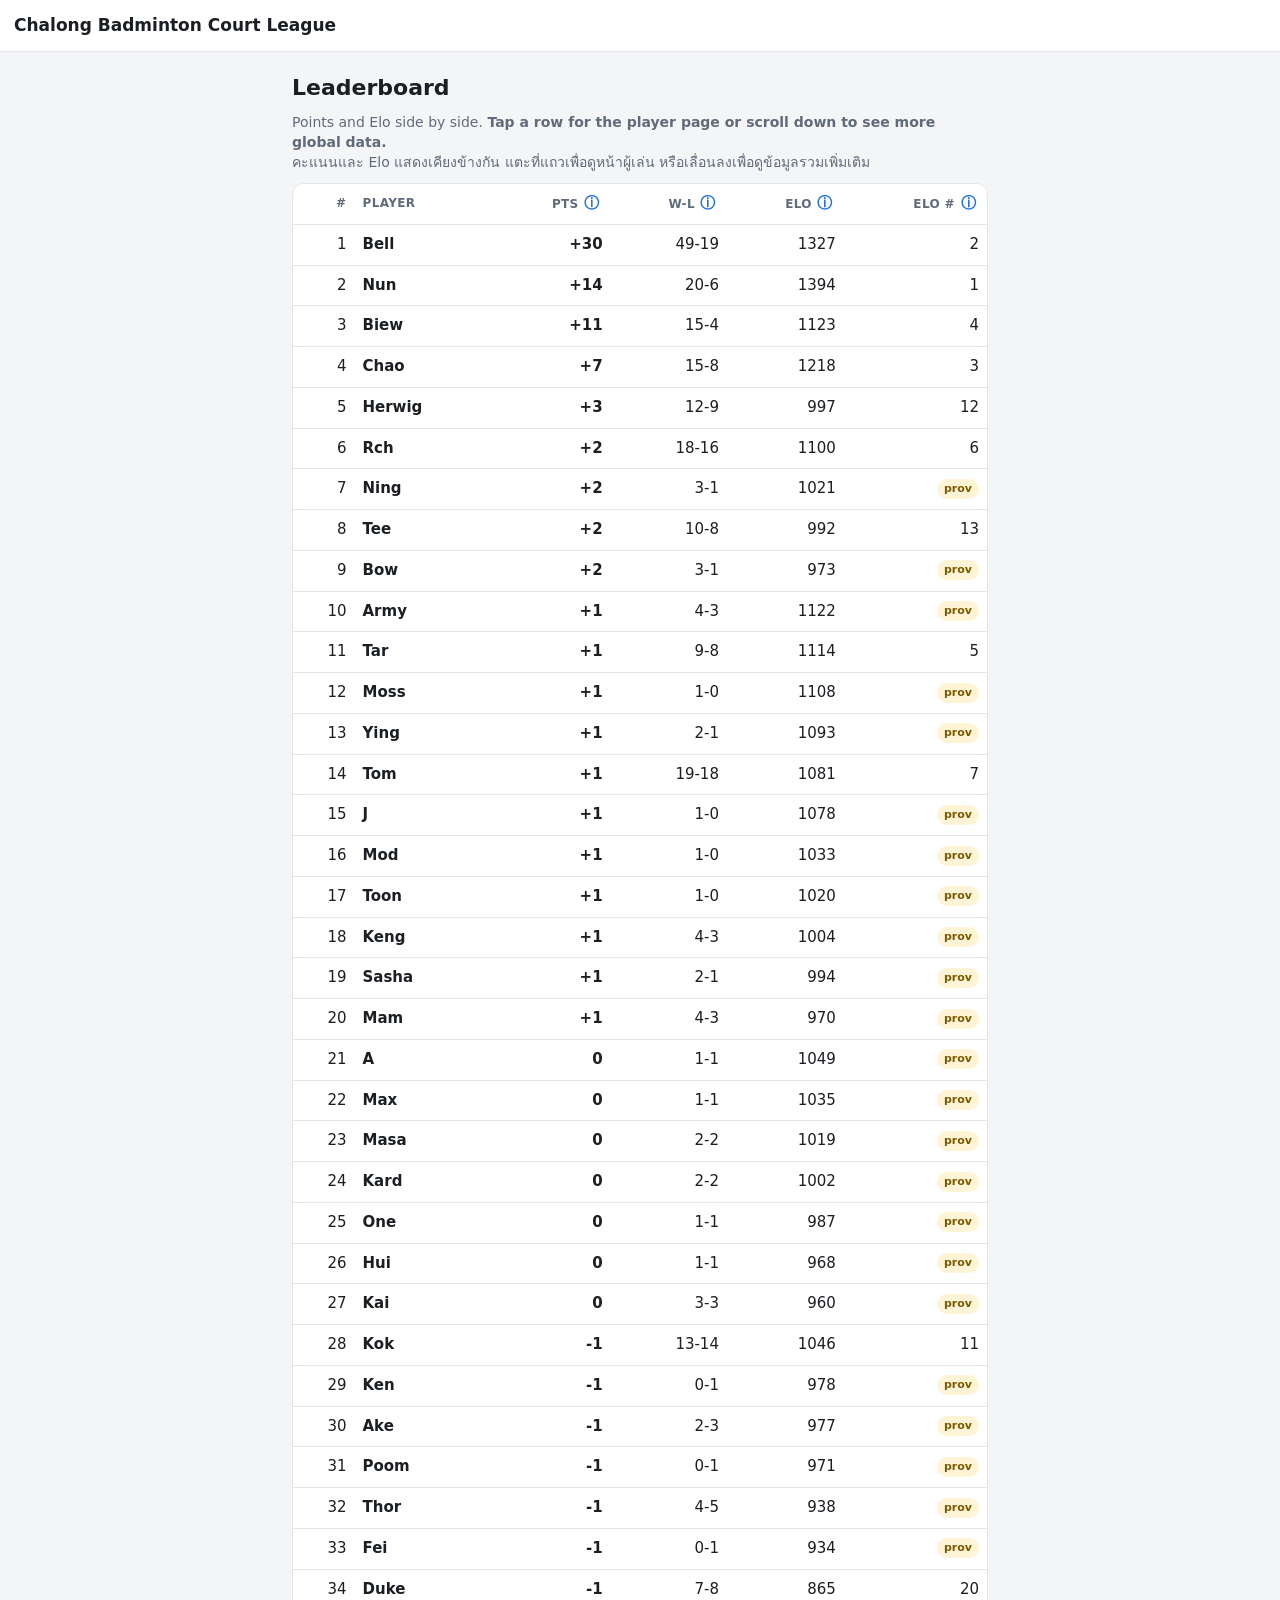
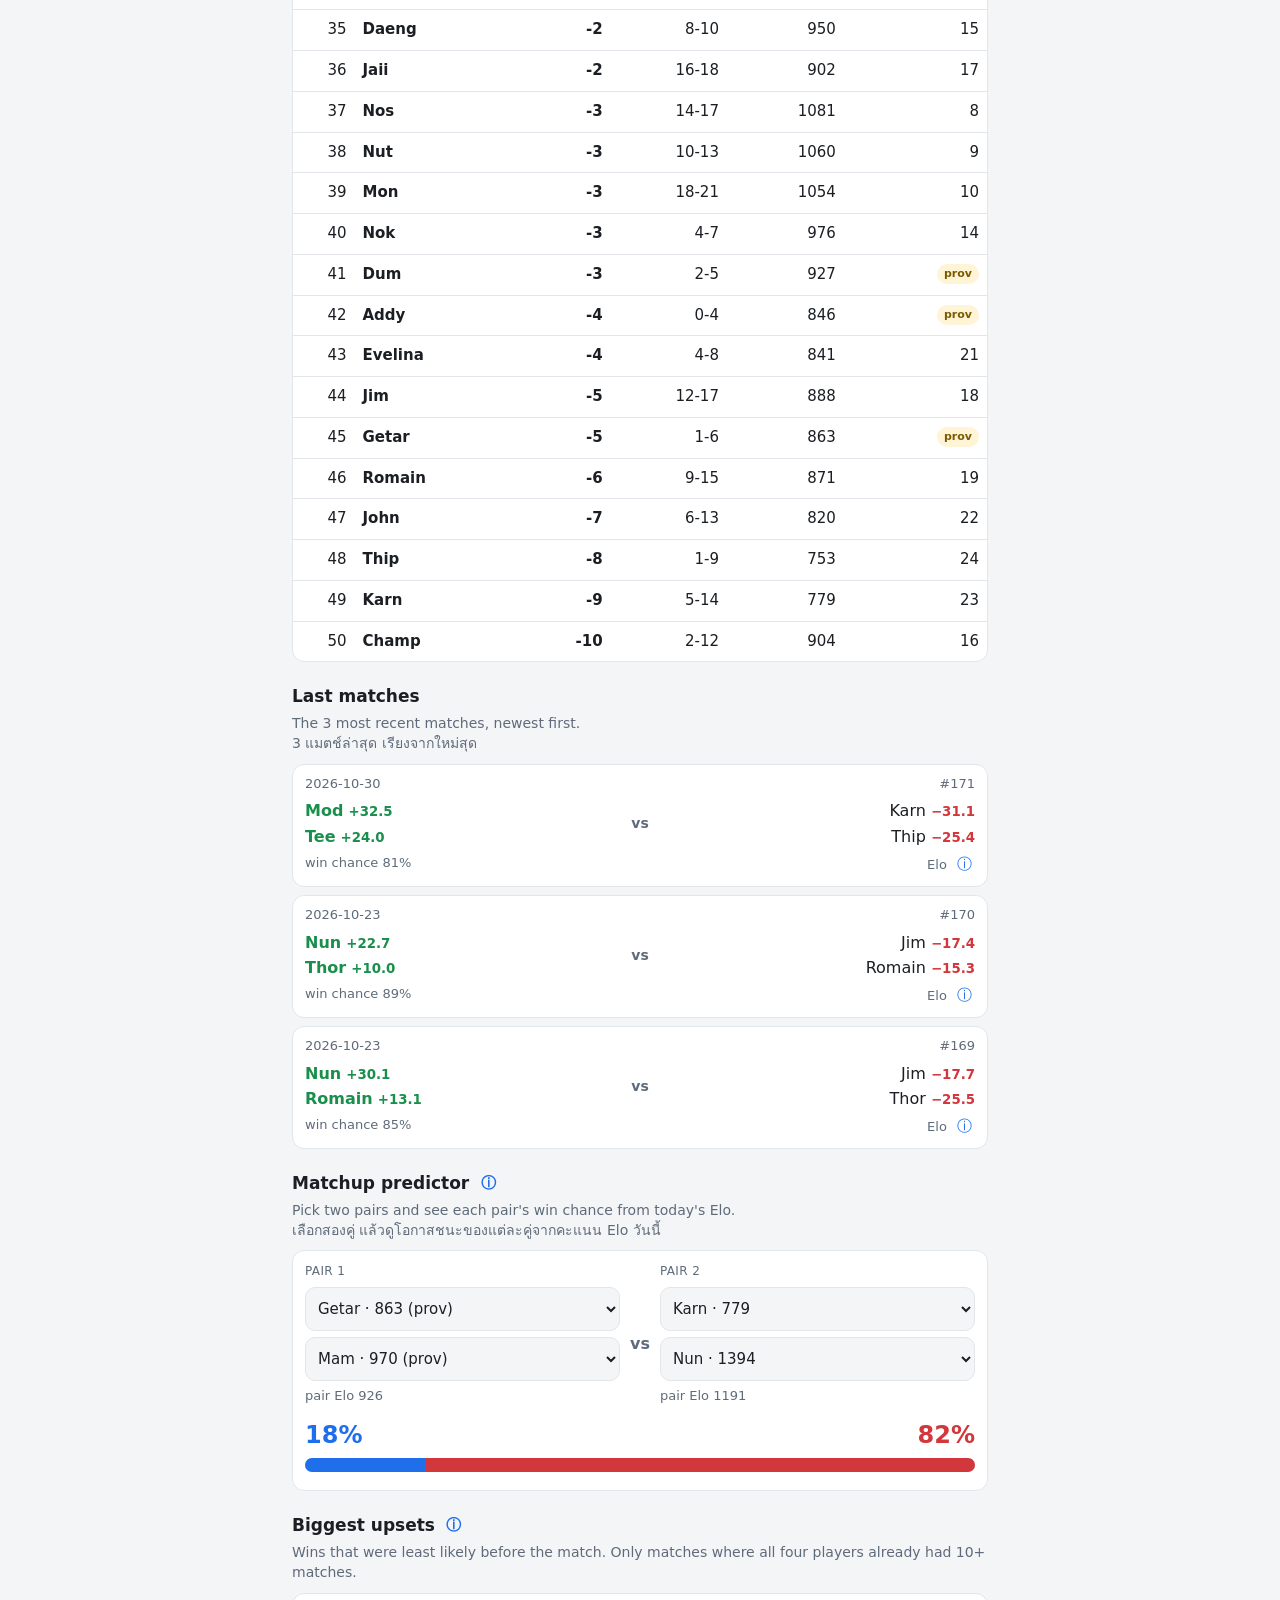
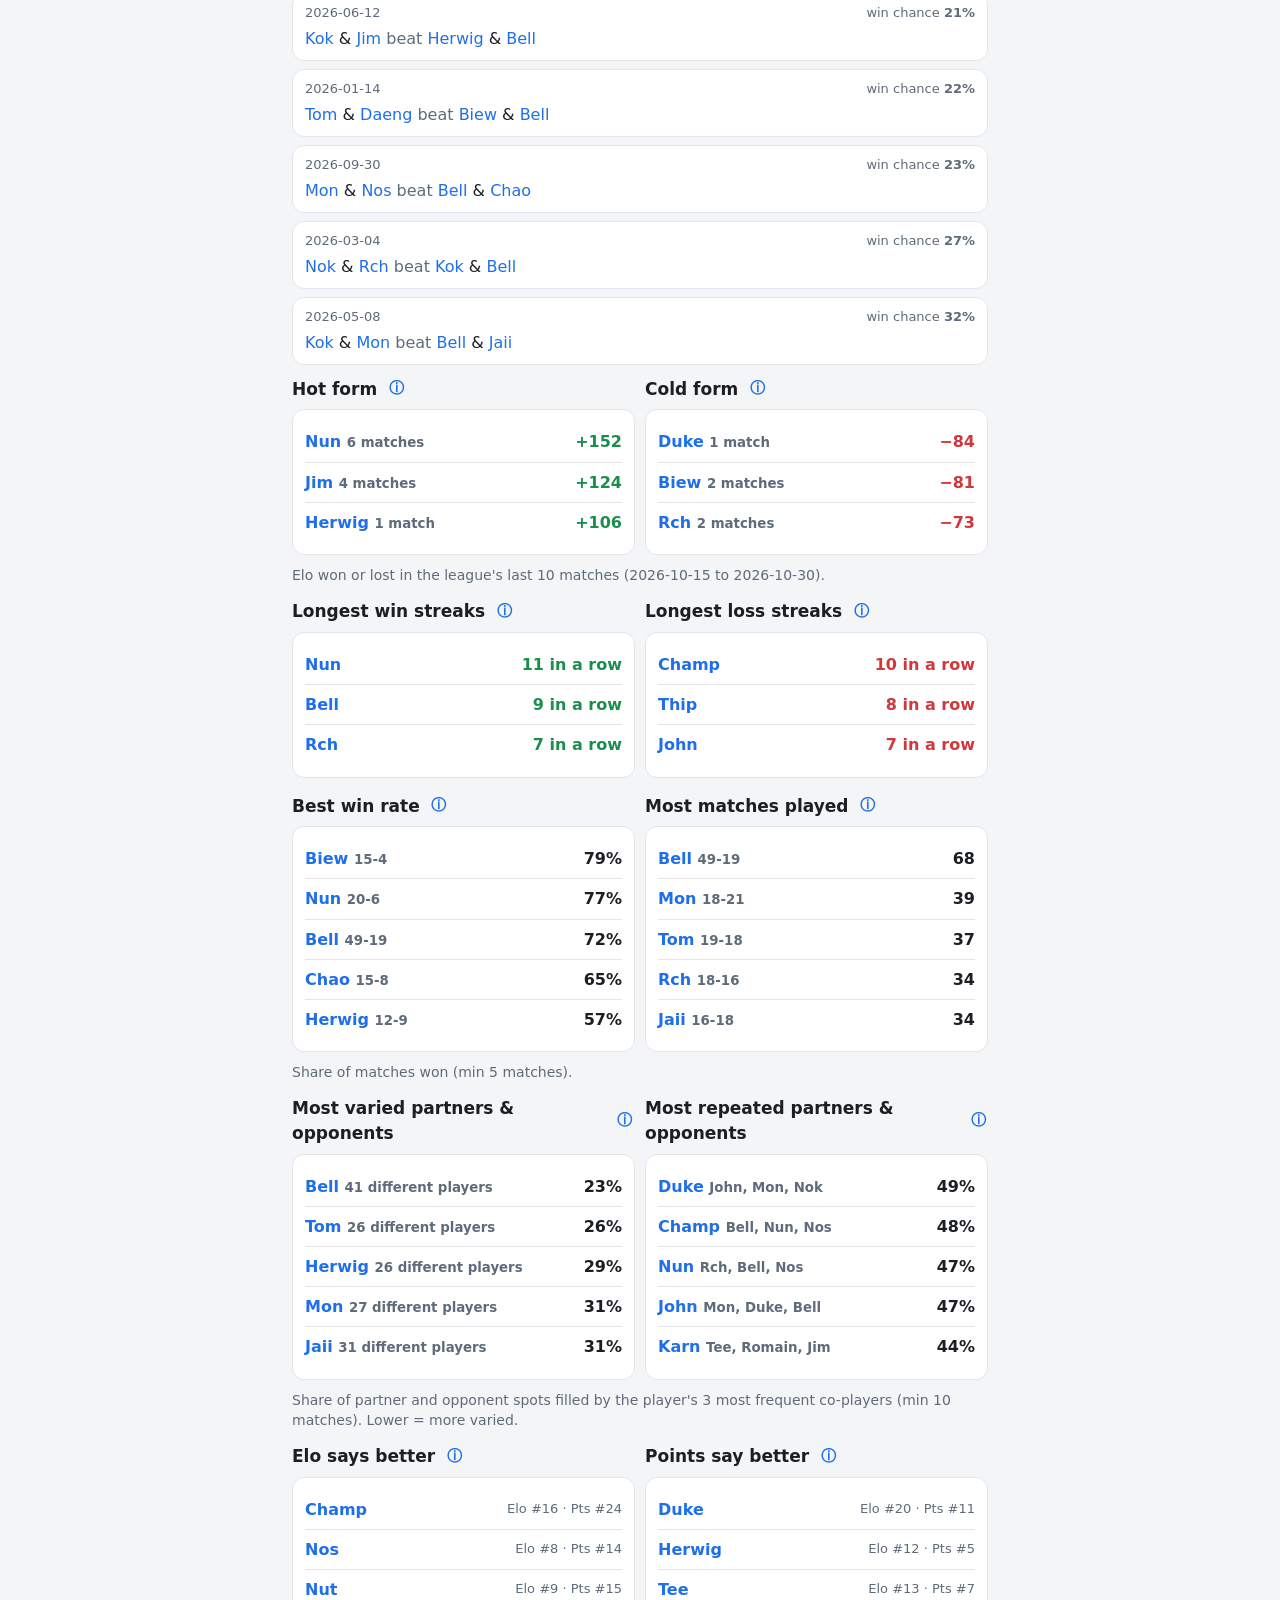
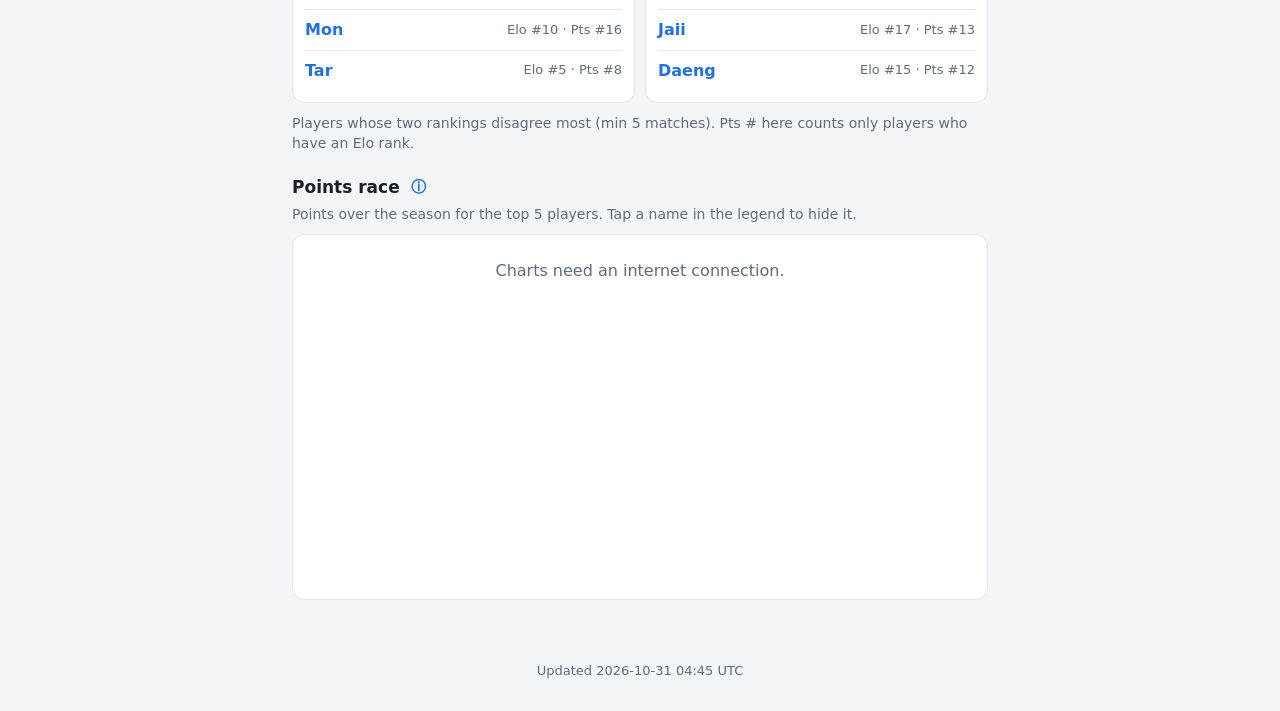
==== commit 50286041: "Widen Elo spread: prior SD 150 -> 225" ====
--- a/docs/index.html
+++ b/docs/index.html
@@ -182,7 +182,7 @@
 <footer class="foot">
   <span data-i18n="generated">Updated</span> <span id="generated-at"></span>
 </footer>
-<script id="data" type="application/json">{"generated_at":"2026-10-31 04:34 UTC","config":{"start_rating":1000.0,"level_prior_sd":150.0,"level_carry_weight":0.7,"level_carry_smooth":100.0,"k_new":48,"k_established":32,"k_new_until":5,"provisional_until":10,"min_opponent_matches":5,"form_length":10,"home_upsets":5,"home_last_matches":3,"top_streaks":3,"top_partners":5,"top_matches":3,"form_window":3,"form_global_matches":10,"min_rank_gap_matches":5,"top_win_rate":5,"min_win_rate_matches":5,"top_most_played":5,"min_variety_matches":10,"variety_top_n":3,"top_points_chart":5},"players":{"Bell":{"name":"Bell","matches":68,"wins":49,"losses":19,"win_rate":0.7205882352941176,"points":30,"elo":1253.6,"provisional":false,"streak_current":{"type":"L","len":1},"longest_win":9,"longest_loss":3,"form":["L","W","L","W","L","L","L","W","W","L"],"form_delta":17.3,"peak_elo":{"match_id":139,"date":"2026-09-04","value":1457.0},"low_elo":{"match_id":4,"date":"2026-01-14","value":987.9},"avg_opponent_elo":1022.7,"avg_partner_elo":1022.0,"elo_history":[{"match_id":1,"date":"2026-01-14","value":1028.0},{"match_id":2,"date":"2026-01-14","value":1052.2},{"match_id":4,"date":"2026-01-14","value":987.9},{"match_id":7,"date":"2026-01-16","value":1010.0},{"match_id":8,"date":"2026-01-19","value":1038.6},{"match_id":9,"date":"2026-01-19","value":1066.9},{"match_id":11,"date":"2026-01-28","value":1096.0},{"match_id":12,"date":"2026-01-28","value":1124.5},{"match_id":15,"date":"2026-01-30","value":1152.9},{"match_id":17,"date":"2026-02-04","value":1184.6},{"match_id":18,"date":"2026-02-06","value":1208.6},{"match_id":19,"date":"2026-02-06","value":1239.5},{"match_id":21,"date":"2026-02-14","value":1196.1},{"match_id":22,"date":"2026-02-16","value":1221.6},{"match_id":23,"date":"2026-02-18","value":1157.8},{"match_id":24,"date":"2026-02-20","value":1099.8},{"match_id":25,"date":"2026-02-20","value":1115.9},{"match_id":26,"date":"2026-02-23","value":1141.1},{"match_id":29,"date":"2026-02-25","value":1158.1},{"match_id":30,"date":"2026-02-25","value":1175.2},{"match_id":31,"date":"2026-02-25","value":1117.2},{"match_id":34,"date":"2026-02-27","value":1073.6},{"match_id":37,"date":"2026-03-02","value":1098.5},{"match_id":39,"date":"2026-03-04","value":1035.9},{"match_id":40,"date":"2026-03-06","value":1059.3},{"match_id":41,"date":"2026-03-06","value":1081.1},{"match_id":53,"date":"2026-03-27","value":1114.6},{"match_id":55,"date":"2026-03-30","value":1124.4},{"match_id":56,"date":"2026-03-30","value":1134.2},{"match_id":58,"date":"2026-04-03","value":1093.2},{"match_id":59,"date":"2026-04-03","value":1117.9},{"match_id":60,"date":"2026-04-06","value":1140.5},{"match_id":73,"date":"2026-05-04","value":1181.9},{"match_id":75,"date":"2026-05-08","value":1207.7},{"match_id":76,"date":"2026-05-08","value":1147.6},{"match_id":77,"date":"2026-05-08","value":1171.9},{"match_id":78,"date":"2026-05-11","value":1197.9},{"match_id":83,"date":"2026-06-10","value":1237.7},{"match_id":84,"date":"2026-06-12","value":1171.4},{"match_id":92,"date":"2026-06-29","value":1189.2},{"match_id":93,"date":"2026-07-01","value":1205.9},{"match_id":95,"date":"2026-07-03","value":1142.3},{"match_id":99,"date":"2026-07-17","value":1163.8},{"match_id":103,"date":"2026-07-20","value":1184.5},{"match_id":106,"date":"2026-07-27","value":1213.8},{"match_id":107,"date":"2026-07-27","value":1153.0},{"match_id":109,"date":"2026-07-29","value":1175.9},{"match_id":116,"date":"2026-08-07","value":1205.3},{"match_id":117,"date":"2026-08-10","value":1161.5},{"match_id":126,"date":"2026-08-21","value":1203.9},{"match_id":127,"date":"2026-08-21","value":1250.8},{"match_id":130,"date":"2026-08-24","value":1293.3},{"match_id":132,"date":"2026-08-24","value":1319.8},{"match_id":133,"date":"2026-08-24","value":1337.6},{"match_id":134,"date":"2026-08-24","value":1389.1},{"match_id":136,"date":"2026-09-02","value":1411.3},{"match_id":138,"date":"2026-09-02","value":1439.0},{"match_id":139,"date":"2026-09-04","value":1457.0},{"match_id":140,"date":"2026-09-07","value":1414.4},{"match_id":142,"date":"2026-09-10","value":1441.5},{"match_id":150,"date":"2026-09-23","value":1382.6},{"match_id":154,"date":"2026-09-28","value":1409.1},{"match_id":156,"date":"2026-09-30","value":1347.6},{"match_id":157,"date":"2026-09-30","value":1285.5},{"match_id":159,"date":"2026-09-30","value":1236.3},{"match_id":160,"date":"2026-10-05","value":1253.0},{"match_id":167,"date":"2026-10-23","value":1298.0},{"match_id":168,"date":"2026-10-23","value":1253.6}],"points_history":[{"match_id":1,"date":"2026-01-14","value":1},{"match_id":2,"date":"2026-01-14","value":2},{"match_id":4,"date":"2026-01-14","value":1},{"match_id":7,"date":"2026-01-16","value":2},{"match_id":8,"date":"2026-01-19","value":3},{"match_id":9,"date":"2026-01-19","value":4},{"match_id":11,"date":"2026-01-28","value":5},{"match_id":12,"date":"2026-01-28","value":6},{"match_id":15,"date":"2026-01-30","value":7},{"match_id":17,"date":"2026-02-04","value":8},{"match_id":18,"date":"2026-02-06","value":9},{"match_id":19,"date":"2026-02-06","value":10},{"match_id":21,"date":"2026-02-14","value":9},{"match_id":22,"date":"2026-02-16","value":10},{"match_id":23,"date":"2026-02-18","value":9},{"match_id":24,"date":"2026-02-20","value":8},{"match_id":25,"date":"2026-02-20","value":9},{"match_id":26,"date":"2026-02-23","value":10},{"match_id":29,"date":"2026-02-25","value":11},{"match_id":30,"date":"2026-02-25","value":12},{"match_id":31,"date":"2026-02-25","value":11},{"match_id":34,"date":"2026-02-27","value":10},{"match_id":37,"date":"2026-03-02","value":11},{"match_id":39,"date":"2026-03-04","value":10},{"match_id":40,"date":"2026-03-06","value":11},{"match_id":41,"date":"2026-03-06","value":12},{"match_id":53,"date":"2026-03-27","value":13},{"match_id":55,"date":"2026-03-30","value":14},{"match_id":56,"date":"2026-03-30","value":15},{"match_id":58,"date":"2026-04-03","value":14},{"match_id":59,"date":"2026-04-03","value":15},{"match_id":60,"date":"2026-04-06","value":16},{"match_id":73,"date":"2026-05-04","value":17},{"match_id":75,"date":"2026-05-08","value":18},{"match_id":76,"date":"2026-05-08","value":17},{"match_id":77,"date":"2026-05-08","value":18},{"match_id":78,"date":"2026-05-11","value":19},{"match_id":83,"date":"2026-06-10","value":20},{"match_id":84,"date":"2026-06-12","value":19},{"match_id":92,"date":"2026-06-29","value":20},{"match_id":93,"date":"2026-07-01","value":21},{"match_id":95,"date":"2026-07-03","value":20},{"match_id":99,"date":"2026-07-17","value":21},{"match_id":103,"date":"2026-07-20","value":22},{"match_id":106,"date":"2026-07-27","value":23},{"match_id":107,"date":"2026-07-27","value":22},{"match_id":109,"date":"2026-07-29","value":23},{"match_id":116,"date":"2026-08-07","value":24},{"match_id":117,"date":"2026-08-10","value":23},{"match_id":126,"date":"2026-08-21","value":24},{"match_id":127,"date":"2026-08-21","value":25},{"match_id":130,"date":"2026-08-24","value":26},{"match_id":132,"date":"2026-08-24","value":27},{"match_id":133,"date":"2026-08-24","value":28},{"match_id":134,"date":"2026-08-24","value":29},{"match_id":136,"date":"2026-09-02","value":30},{"match_id":138,"date":"2026-09-02","value":31},{"match_id":139,"date":"2026-09-04","value":32},{"match_id":140,"date":"2026-09-07","value":31},{"match_id":142,"date":"2026-09-10","value":32},{"match_id":150,"date":"2026-09-23","value":31},{"match_id":154,"date":"2026-09-28","value":32},{"match_id":156,"date":"2026-09-30","value":31},{"match_id":157,"date":"2026-09-30","value":30},{"match_id":159,"date":"2026-09-30","value":29},{"match_id":160,"date":"2026-10-05","value":30},{"match_id":167,"date":"2026-10-23","value":31},{"match_id":168,"date":"2026-10-23","value":30}],"partners":[{"name":"Biew","matches":11,"wins":10,"win_rate":0.9090909090909091,"expected_wins":8.096214465529885,"diff":1.9037855344701153},{"name":"Jaii","matches":8,"wins":6,"win_rate":0.75,"expected_wins":5.094500049193398,"diff":0.9054999508066022},{"name":"Daeng","matches":5,"wins":4,"win_rate":0.8,"expected_wins":3.2562637333807984,"diff":0.7437362666192016},{"name":"Chao","matches":5,"wins":2,"win_rate":0.4,"expected_wins":3.5653288424160086,"diff":-1.5653288424160086},{"name":"Kok","matches":4,"wins":2,"win_rate":0.5,"expected_wins":2.853901831884913,"diff":-0.853901831884913}],"hardest_wins":[{"match_id":134,"p_now":0.426},{"match_id":127,"p_now":0.4694},{"match_id":167,"p_now":0.4914}],"easiest_losses":[{"match_id":84,"p_now":0.7483},{"match_id":157,"p_now":0.7448},{"match_id":4,"p_now":0.7441}],"most_faced":{"name":"Mon","matches":14,"wins":9,"losses":5,"win_rate":0.6428571428571429},"nemesis":{"name":"Nun","matches":11,"wins":5,"losses":6,"win_rate":0.45454545454545453},"victim":{"name":"Champ","matches":9,"wins":8,"losses":1,"win_rate":0.8888888888888888},"variety":{"distinct":41,"top":["Nos","Jaii","Mon"],"top_share":0.2304},"last_played":"2026-10-23","rank_points":1,"rank_elo":2},"Chao":{"name":"Chao","matches":23,"wins":15,"losses":8,"win_rate":0.6521739130434783,"points":7,"elo":1149.5,"provisional":false,"streak_current":{"type":"L","len":1},"longest_win":5,"longest_loss":2,"form":["W","W","W","L","W","L","L","W","W","L"],"form_delta":43.8,"peak_elo":{"match_id":159,"date":"2026-09-30","value":1181.3},"low_elo":{"match_id":17,"date":"2026-02-04","value":969.2},"avg_opponent_elo":1034.9,"avg_partner_elo":1080.3,"elo_history":[{"match_id":12,"date":"2026-01-28","value":971.0},{"match_id":16,"date":"2026-01-31","value":1000.4},{"match_id":17,"date":"2026-02-04","value":969.2},{"match_id":29,"date":"2026-02-25","value":978.6},{"match_id":30,"date":"2026-02-25","value":988.0},{"match_id":61,"date":"2026-04-06","value":1013.6},{"match_id":69,"date":"2026-04-20","value":1045.9},{"match_id":73,"date":"2026-05-04","value":1008.3},{"match_id":79,"date":"2026-05-12","value":1017.7},{"match_id":80,"date":"2026-05-13","value":1049.2},{"match_id":83,"date":"2026-06-10","value":1011.6},{"match_id":86,"date":"2026-06-12","value":1042.6},{"match_id":87,"date":"2026-06-13","value":1080.0},{"match_id":90,"date":"2026-06-29","value":1112.5},{"match_id":91,"date":"2026-06-29","value":1145.9},{"match_id":105,"date":"2026-07-24","value":1171.2},{"match_id":117,"date":"2026-08-10","value":1147.0},{"match_id":121,"date":"2026-08-10","value":1172.5},{"match_id":150,"date":"2026-09-23","value":1140.0},{"match_id":157,"date":"2026-09-30","value":1105.7},{"match_id":158,"date":"2026-09-30","value":1135.0},{"match_id":159,"date":"2026-09-30","value":1181.3},{"match_id":165,"date":"2026-10-21","value":1149.5}],"points_history":[{"match_id":12,"date":"2026-01-28","value":-1},{"match_id":16,"date":"2026-01-31","value":0},{"match_id":17,"date":"2026-02-04","value":-1},{"match_id":29,"date":"2026-02-25","value":0},{"match_id":30,"date":"2026-02-25","value":1},{"match_id":61,"date":"2026-04-06","value":2},{"match_id":69,"date":"2026-04-20","value":3},{"match_id":73,"date":"2026-05-04","value":2},{"match_id":79,"date":"2026-05-12","value":3},{"match_id":80,"date":"2026-05-13","value":4},{"match_id":83,"date":"2026-06-10","value":3},{"match_id":86,"date":"2026-06-12","value":4},{"match_id":87,"date":"2026-06-13","value":5},{"match_id":90,"date":"2026-06-29","value":6},{"match_id":91,"date":"2026-06-29","value":7},{"match_id":105,"date":"2026-07-24","value":8},{"match_id":117,"date":"2026-08-10","value":7},{"match_id":121,"date":"2026-08-10","value":8},{"match_id":150,"date":"2026-09-23","value":7},{"match_id":157,"date":"2026-09-30","value":6},{"match_id":158,"date":"2026-09-30","value":7},{"match_id":159,"date":"2026-09-30","value":8},{"match_id":165,"date":"2026-10-21","value":7}],"partners":[{"name":"Rch","matches":5,"wins":4,"win_rate":0.8,"expected_wins":2.9420226662556503,"diff":1.0579773337443497},{"name":"Bell","matches":5,"wins":2,"win_rate":0.4,"expected_wins":3.5653288424160086,"diff":-1.5653288424160086},{"name":"Tom","matches":2,"wins":2,"win_rate":1.0,"expected_wins":1.2306705052373743,"diff":0.7693294947626257},{"name":"Nos","matches":2,"wins":1,"win_rate":0.5,"expected_wins":0.8966019476795162,"diff":0.10339805232048382},{"name":"Nut","matches":2,"wins":1,"win_rate":0.5,"expected_wins":0.9273267291135401,"diff":0.07267327088645992}],"hardest_wins":[{"match_id":159,"p_now":0.4511},{"match_id":87,"p_now":0.5611},{"match_id":91,"p_now":0.6009}],"easiest_losses":[{"match_id":157,"p_now":0.7448},{"match_id":150,"p_now":0.7055},{"match_id":117,"p_now":0.5248}],"most_faced":{"name":"Mon","matches":7,"wins":6,"losses":1,"win_rate":0.8571428571428571},"nemesis":{"name":"Bell","matches":5,"wins":1,"losses":4,"win_rate":0.2},"victim":{"name":"Mon","matches":7,"wins":6,"losses":1,"win_rate":0.8571428571428571},"variety":{"distinct":22,"top":["Bell","Rch","Mon"],"top_share":0.3623},"last_played":"2026-10-21","rank_points":4,"rank_elo":3},"Nun":{"name":"Nun","matches":26,"wins":20,"losses":6,"win_rate":0.7692307692307693,"points":14,"elo":1277.6,"provisional":false,"streak_current":{"type":"W","len":3},"longest_win":11,"longest_loss":4,"form":["W","W","W","W","W","W","L","W","W","W"],"form_delta":83.1,"peak_elo":{"match_id":170,"date":"2026-10-23","value":1277.6},"low_elo":{"match_id":14,"date":"2026-01-28","value":940.6},"avg_opponent_elo":1055.2,"avg_partner_elo":1017.3,"elo_history":[{"match_id":14,"date":"2026-01-28","value":940.6},{"match_id":21,"date":"2026-02-14","value":984.4},{"match_id":34,"date":"2026-02-27","value":1028.2},{"match_id":44,"date":"2026-03-13","value":1046.8},{"match_id":55,"date":"2026-03-30","value":1058.6},{"match_id":56,"date":"2026-03-30","value":1070.5},{"match_id":57,"date":"2026-04-03","value":1095.1},{"match_id":58,"date":"2026-04-03","value":1136.1},{"match_id":79,"date":"2026-05-12","value":1154.1},{"match_id":110,"date":"2026-07-30","value":1173.4},{"match_id":111,"date":"2026-07-30","value":1198.0},{"match_id":117,"date":"2026-08-10","value":1244.4},{"match_id":126,"date":"2026-08-21","value":1201.3},{"match_id":127,"date":"2026-08-21","value":1154.3},{"match_id":130,"date":"2026-08-24","value":1111.1},{"match_id":134,"date":"2026-08-24","value":1060.2},{"match_id":135,"date":"2026-08-29","value":1084.5},{"match_id":140,"date":"2026-09-07","value":1127.4},{"match_id":145,"date":"2026-09-14","value":1154.9},{"match_id":148,"date":"2026-09-14","value":1182.8},{"match_id":165,"date":"2026-10-21","value":1216.6},{"match_id":166,"date":"2026-10-21","value":1239.8},{"match_id":167,"date":"2026-10-23","value":1194.4},{"match_id":168,"date":"2026-10-23","value":1239.6},{"match_id":169,"date":"2026-10-23","value":1260.8},{"match_id":170,"date":"2026-10-23","value":1277.6}],"points_history":[{"match_id":14,"date":"2026-01-28","value":-1},{"match_id":21,"date":"2026-02-14","value":0},{"match_id":34,"date":"2026-02-27","value":1},{"match_id":44,"date":"2026-03-13","value":2},{"match_id":55,"date":"2026-03-30","value":3},{"match_id":56,"date":"2026-03-30","value":4},{"match_id":57,"date":"2026-04-03","value":5},{"match_id":58,"date":"2026-04-03","value":6},{"match_id":79,"date":"2026-05-12","value":7},{"match_id":110,"date":"2026-07-30","value":8},{"match_id":111,"date":"2026-07-30","value":9},{"match_id":117,"date":"2026-08-10","value":10},{"match_id":126,"date":"2026-08-21","value":9},{"match_id":127,"date":"2026-08-21","value":8},{"match_id":130,"date":"2026-08-24","value":7},{"match_id":134,"date":"2026-08-24","value":6},{"match_id":135,"date":"2026-08-29","value":7},{"match_id":140,"date":"2026-09-07","value":8},{"match_id":145,"date":"2026-09-14","value":9},{"match_id":148,"date":"2026-09-14","value":10},{"match_id":165,"date":"2026-10-21","value":11},{"match_id":166,"date":"2026-10-21","value":12},{"match_id":167,"date":"2026-10-23","value":11},{"match_id":168,"date":"2026-10-23","value":12},{"match_id":169,"date":"2026-10-23","value":13},{"match_id":170,"date":"2026-10-23","value":14}],"partners":[{"name":"Rch","matches":6,"wins":5,"win_rate":0.8333333333333334,"expected_wins":3.7681095380986935,"diff":1.2318904619013065},{"name":"Kard","matches":3,"wins":2,"win_rate":0.6666666666666666,"expected_wins":1.5104937068338067,"diff":0.4895062931661933},{"name":"Dum","matches":3,"wins":1,"win_rate":0.3333333333333333,"expected_wins":1.6935243403453404,"diff":-0.6935243403453404},{"name":"Tom","matches":2,"wins":2,"win_rate":1.0,"expected_wins":1.3568898255926047,"diff":0.6431101744073953},{"name":"Romain","matches":2,"wins":2,"win_rate":1.0,"expected_wins":1.4530642380342615,"diff":0.5469357619657385}],"hardest_wins":[{"match_id":117,"p_now":0.4752},{"match_id":168,"p_now":0.4934},{"match_id":21,"p_now":0.5086}],"easiest_losses":[{"match_id":14,"p_now":0.6625},{"match_id":134,"p_now":0.574},{"match_id":127,"p_now":0.5306}],"most_faced":{"name":"Bell","matches":11,"wins":6,"losses":5,"win_rate":0.5454545454545454},"nemesis":{"name":"Bell","matches":11,"wins":6,"losses":5,"win_rate":0.5454545454545454},"victim":{"name":"Champ","matches":6,"wins":5,"losses":1,"win_rate":0.8333333333333334},"variety":{"distinct":19,"top":["Rch","Bell","Nos"],"top_share":0.4744},"last_played":"2026-10-23","rank_points":2,"rank_elo":1},"Rch":{"name":"Rch","matches":34,"wins":18,"losses":16,"win_rate":0.5294117647058824,"points":2,"elo":1048.9,"provisional":false,"streak_current":{"type":"L","len":5},"longest_win":7,"longest_loss":5,"form":["L","W","L","L","W","L","L","L","L","L"],"form_delta":-61.9,"peak_elo":{"match_id":69,"date":"2026-04-20","value":1227.1},"low_elo":{"match_id":15,"date":"2026-01-30","value":1024.5},"avg_opponent_elo":1079.7,"avg_partner_elo":1091.3,"elo_history":[{"match_id":14,"date":"2026-01-28","value":1047.6},{"match_id":15,"date":"2026-01-30","value":1024.5},{"match_id":16,"date":"2026-01-31","value":1040.9},{"match_id":33,"date":"2026-02-27","value":1068.4},{"match_id":37,"date":"2026-03-02","value":1044.3},{"match_id":38,"date":"2026-03-03","value":1073.2},{"match_id":39,"date":"2026-03-04","value":1130.5},{"match_id":57,"date":"2026-04-03","value":1141.9},{"match_id":58,"date":"2026-04-03","value":1160.9},{"match_id":61,"date":"2026-04-06","value":1175.2},{"match_id":68,"date":"2026-04-20","value":1209.1},{"match_id":69,"date":"2026-04-20","value":1227.1},{"match_id":78,"date":"2026-05-11","value":1207.2},{"match_id":79,"date":"2026-05-12","value":1189.2},{"match_id":81,"date":"2026-05-25","value":1151.8},{"match_id":90,"date":"2026-06-29","value":1170.0},{"match_id":91,"date":"2026-06-29","value":1141.0},{"match_id":106,"date":"2026-07-27","value":1119.0},{"match_id":110,"date":"2026-07-30","value":1127.9},{"match_id":111,"date":"2026-07-30","value":1139.3},{"match_id":117,"date":"2026-08-10","value":1160.9},{"match_id":118,"date":"2026-08-10","value":1203.8},{"match_id":126,"date":"2026-08-21","value":1223.9},{"match_id":127,"date":"2026-08-21","value":1202.1},{"match_id":128,"date":"2026-08-21","value":1166.9},{"match_id":130,"date":"2026-08-24","value":1187.0},{"match_id":131,"date":"2026-08-24","value":1150.9},{"match_id":140,"date":"2026-09-07","value":1130.8},{"match_id":141,"date":"2026-09-07","value":1162.7},{"match_id":145,"date":"2026-09-14","value":1136.4},{"match_id":148,"date":"2026-09-14","value":1110.8},{"match_id":154,"date":"2026-09-28","value":1088.1},{"match_id":165,"date":"2026-10-21","value":1070.4},{"match_id":166,"date":"2026-10-21","value":1048.9}],"points_history":[{"match_id":14,"date":"2026-01-28","value":1},{"match_id":15,"date":"2026-01-30","value":0},{"match_id":16,"date":"2026-01-31","value":1},{"match_id":33,"date":"2026-02-27","value":2},{"match_id":37,"date":"2026-03-02","value":1},{"match_id":38,"date":"2026-03-03","value":2},{"match_id":39,"date":"2026-03-04","value":3},{"match_id":57,"date":"2026-04-03","value":4},{"match_id":58,"date":"2026-04-03","value":5},{"match_id":61,"date":"2026-04-06","value":6},{"match_id":68,"date":"2026-04-20","value":7},{"match_id":69,"date":"2026-04-20","value":8},{"match_id":78,"date":"2026-05-11","value":7},{"match_id":79,"date":"2026-05-12","value":6},{"match_id":81,"date":"2026-05-25","value":5},{"match_id":90,"date":"2026-06-29","value":6},{"match_id":91,"date":"2026-06-29","value":5},{"match_id":106,"date":"2026-07-27","value":4},{"match_id":110,"date":"2026-07-30","value":5},{"match_id":111,"date":"2026-07-30","value":6},{"match_id":117,"date":"2026-08-10","value":7},{"match_id":118,"date":"2026-08-10","value":8},{"match_id":126,"date":"2026-08-21","value":9},{"match_id":127,"date":"2026-08-21","value":8},{"match_id":128,"date":"2026-08-21","value":7},{"match_id":130,"date":"2026-08-24","value":8},{"match_id":131,"date":"2026-08-24","value":7},{"match_id":140,"date":"2026-09-07","value":6},{"match_id":141,"date":"2026-09-07","value":7},{"match_id":145,"date":"2026-09-14","value":6},{"match_id":148,"date":"2026-09-14","value":5},{"match_id":154,"date":"2026-09-28","value":4},{"match_id":165,"date":"2026-10-21","value":3},{"match_id":166,"date":"2026-10-21","value":2}],"partners":[{"name":"Nun","matches":6,"wins":5,"win_rate":0.8333333333333334,"expected_wins":3.7681095380986935,"diff":1.2318904619013065},{"name":"Chao","matches":5,"wins":4,"win_rate":0.8,"expected_wins":2.9420226662556503,"diff":1.0579773337443497},{"name":"Tom","matches":4,"wins":0,"win_rate":0.0,"expected_wins":1.7020041828467307,"diff":-1.7020041828467307},{"name":"Bell","matches":3,"wins":2,"win_rate":0.6666666666666666,"expected_wins":1.5187869149325304,"diff":0.4812130850674696},{"name":"Mon","matches":3,"wins":2,"win_rate":0.6666666666666666,"expected_wins":1.6795409440030147,"diff":0.3204590559969853}],"hardest_wins":[{"match_id":39,"p_now":0.2934},{"match_id":14,"p_now":0.3375},{"match_id":117,"p_now":0.4752}],"easiest_losses":[{"match_id":131,"p_now":0.5426},{"match_id":127,"p_now":0.5306},{"match_id":128,"p_now":0.5286}],"most_faced":{"name":"Bell","matches":9,"wins":3,"losses":6,"win_rate":0.3333333333333333},"nemesis":{"name":"Bell","matches":9,"wins":3,"losses":6,"win_rate":0.3333333333333333},"victim":{"name":"Nut","matches":7,"wins":6,"losses":1,"win_rate":0.8571428571428571},"variety":{"distinct":23,"top":["Nun","Bell","Tom"],"top_share":0.3725},"last_played":"2026-10-21","rank_points":6,"rank_elo":6},"Biew":{"name":"Biew","matches":19,"wins":15,"losses":4,"win_rate":0.7894736842105263,"points":11,"elo":1098.7,"provisional":false,"streak_current":{"type":"W","len":1},"longest_win":6,"longest_loss":1,"form":["W","L","W","W","W","W","W","W","L","W"],"form_delta":-19.0,"peak_elo":{"match_id":160,"date":"2026-10-05","value":1125.9},"low_elo":{"match_id":27,"date":"2026-02-24","value":967.3},"avg_opponent_elo":989.1,"avg_partner_elo":1128.4,"elo_history":[{"match_id":4,"date":"2026-01-14","value":968.0},{"match_id":7,"date":"2026-01-16","value":979.0},{"match_id":12,"date":"2026-01-28","value":993.1},{"match_id":17,"date":"2026-02-04","value":1008.9},{"match_id":25,"date":"2026-02-20","value":1016.9},{"match_id":27,"date":"2026-02-24","value":967.3},{"match_id":28,"date":"2026-02-25","value":989.6},{"match_id":32,"date":"2026-02-25","value":1025.1},{"match_id":60,"date":"2026-04-06","value":1036.3},{"match_id":64,"date":"2026-04-17","value":1064.1},{"match_id":72,"date":"2026-05-04","value":1013.9},{"match_id":78,"date":"2026-05-11","value":1026.8},{"match_id":93,"date":"2026-07-01","value":1035.1},{"match_id":132,"date":"2026-08-24","value":1048.3},{"match_id":136,"date":"2026-09-02","value":1059.4},{"match_id":150,"date":"2026-09-23","value":1117.6},{"match_id":160,"date":"2026-10-05","value":1125.9},{"match_id":162,"date":"2026-10-15","value":1077.0},{"match_id":164,"date":"2026-10-16","value":1098.7}],"points_history":[{"match_id":4,"date":"2026-01-14","value":-1},{"match_id":7,"date":"2026-01-16","value":0},{"match_id":12,"date":"2026-01-28","value":1},{"match_id":17,"date":"2026-02-04","value":2},{"match_id":25,"date":"2026-02-20","value":3},{"match_id":27,"date":"2026-02-24","value":2},{"match_id":28,"date":"2026-02-25","value":3},{"match_id":32,"date":"2026-02-25","value":4},{"match_id":60,"date":"2026-04-06","value":5},{"match_id":64,"date":"2026-04-17","value":6},{"match_id":72,"date":"2026-05-04","value":5},{"match_id":78,"date":"2026-05-11","value":6},{"match_id":93,"date":"2026-07-01","value":7},{"match_id":132,"date":"2026-08-24","value":8},{"match_id":136,"date":"2026-09-02","value":9},{"match_id":150,"date":"2026-09-23","value":10},{"match_id":160,"date":"2026-10-05","value":11},{"match_id":162,"date":"2026-10-15","value":10},{"match_id":164,"date":"2026-10-16","value":11}],"partners":[{"name":"Bell","matches":11,"wins":10,"win_rate":0.9090909090909091,"expected_wins":8.096214465529885,"diff":1.9037855344701153},{"name":"Mon","matches":2,"wins":2,"win_rate":1.0,"expected_wins":1.392680209046174,"diff":0.6073197909538259},{"name":"Masa","matches":1,"wins":1,"win_rate":1.0,"expected_wins":0.29454507531292173,"diff":0.7054549246870783},{"name":"Jaii","matches":1,"wins":1,"win_rate":1.0,"expected_wins":0.5923888344066609,"diff":0.4076111655933391},{"name":"Tee","matches":1,"wins":1,"win_rate":1.0,"expected_wins":0.7302921186782834,"diff":0.26970788132171664}],"hardest_wins":[{"match_id":150,"p_now":0.2945},{"match_id":32,"p_now":0.5924},{"match_id":17,"p_now":0.6338}],"easiest_losses":[{"match_id":4,"p_now":0.7441},{"match_id":72,"p_now":0.5877},{"match_id":27,"p_now":0.5596}],"most_faced":{"name":"Tom","matches":4,"wins":2,"losses":2,"win_rate":0.5},"nemesis":null,"victim":null,"variety":{"distinct":24,"top":["Bell","Karn","Tom"],"top_share":0.3509},"last_played":"2026-10-16","rank_points":3,"rank_elo":4},"Army":{"name":"Army","matches":7,"wins":4,"losses":3,"win_rate":0.5714285714285714,"points":1,"elo":1066.5,"provisional":true,"streak_current":{"type":"L","len":2},"longest_win":4,"longest_loss":2,"form":["L","W","W","W","W","L","L"],"form_delta":-2.7,"peak_elo":{"match_id":120,"date":"2026-08-10","value":1109.9},"low_elo":{"match_id":60,"date":"2026-04-06","value":977.6},"avg_opponent_elo":1030.2,"avg_partner_elo":981.6,"elo_history":[{"match_id":60,"date":"2026-04-06","value":977.6},{"match_id":94,"date":"2026-07-03","value":1009.8},{"match_id":96,"date":"2026-07-06","value":1045.9},{"match_id":119,"date":"2026-08-10","value":1069.2},{"match_id":120,"date":"2026-08-10","value":1109.9},{"match_id":136,"date":"2026-09-02","value":1087.7},{"match_id":168,"date":"2026-10-23","value":1066.5}],"points_history":[{"match_id":60,"date":"2026-04-06","value":-1},{"match_id":94,"date":"2026-07-03","value":0},{"match_id":96,"date":"2026-07-06","value":1},{"match_id":119,"date":"2026-08-10","value":2},{"match_id":120,"date":"2026-08-10","value":3},{"match_id":136,"date":"2026-09-02","value":2},{"match_id":168,"date":"2026-10-23","value":1}],"partners":[{"name":"Tee","matches":2,"wins":2,"win_rate":1.0,"expected_wins":1.2969566481631607,"diff":0.7030433518368393},{"name":"Karn","matches":1,"wins":1,"win_rate":1.0,"expected_wins":0.5385731888644526,"diff":0.4614268111355474},{"name":"Romain","matches":1,"wins":1,"win_rate":1.0,"expected_wins":0.5842641258477629,"diff":0.4157358741522371},{"name":"Jim","matches":1,"wins":0,"win_rate":0.0,"expected_wins":0.2569074950304544,"diff":-0.2569074950304544},{"name":"Jaii","matches":1,"wins":0,"win_rate":0.0,"expected_wins":0.26167470698478357,"diff":-0.26167470698478357}],"hardest_wins":[{"match_id":120,"p_now":0.5386},{"match_id":96,"p_now":0.5843},{"match_id":94,"p_now":0.5925}],"easiest_losses":[{"match_id":168,"p_now":0.5066},{"match_id":60,"p_now":0.2617},{"match_id":136,"p_now":0.2569}],"most_faced":{"name":"Karn","matches":3,"wins":3,"losses":0,"win_rate":1.0},"nemesis":null,"victim":null,"variety":{"distinct":11,"top":["Karn","Tee","Bell"],"top_share":0.5238},"last_played":"2026-10-23","rank_points":11,"rank_elo":null},"Ning":{"name":"Ning","matches":4,"wins":3,"losses":1,"win_rate":0.75,"points":2,"elo":1018.2,"provisional":true,"streak_current":{"type":"L","len":1},"longest_win":3,"longest_loss":1,"form":["W","W","W","L"],"form_delta":6.7,"peak_elo":{"match_id":99,"date":"2026-07-17","value":1046.6},"low_elo":{"match_id":59,"date":"2026-04-03","value":1011.4},"avg_opponent_elo":984.2,"avg_partner_elo":1198.6,"elo_history":[{"match_id":59,"date":"2026-04-03","value":1011.4},{"match_id":62,"date":"2026-04-09","value":1036.6},{"match_id":99,"date":"2026-07-17","value":1046.6},{"match_id":156,"date":"2026-09-30","value":1018.2}],"points_history":[{"match_id":59,"date":"2026-04-03","value":1},{"match_id":62,"date":"2026-04-09","value":2},{"match_id":99,"date":"2026-07-17","value":3},{"match_id":156,"date":"2026-09-30","value":2}],"partners":[{"name":"Bell","matches":3,"wins":2,"win_rate":0.6666666666666666,"expected_wins":2.1725608381835935,"diff":-0.17256083818359347},{"name":"Nos","matches":1,"wins":1,"win_rate":1.0,"expected_wins":0.5852381723627152,"diff":0.41476182763728475}],"hardest_wins":[{"match_id":62,"p_now":0.5852},{"match_id":59,"p_now":0.7209},{"match_id":99,"p_now":0.7571}],"easiest_losses":[{"match_id":156,"p_now":0.6945}],"most_faced":{"name":"Mon","matches":2,"wins":1,"losses":1,"win_rate":0.5},"nemesis":null,"victim":null,"variety":{"distinct":7,"top":["Bell","Nos","Mon"],"top_share":0.6667},"last_played":"2026-09-30","rank_points":7,"rank_elo":null},"Tar":{"name":"Tar","matches":17,"wins":9,"losses":8,"win_rate":0.5294117647058824,"points":1,"elo":1066.6,"provisional":false,"streak_current":{"type":"L","len":1},"longest_win":6,"longest_loss":4,"form":["L","L","W","L","L","L","L","W","W","L"],"form_delta":52.4,"peak_elo":{"match_id":43,"date":"2026-03-12","value":1184.7},"low_elo":{"match_id":1,"date":"2026-01-14","value":973.2},"avg_opponent_elo":1022.9,"avg_partner_elo":983.0,"elo_history":[{"match_id":1,"date":"2026-01-14","value":973.2},{"match_id":5,"date":"2026-01-15","value":1015.3},{"match_id":10,"date":"2026-01-21","value":1049.1},{"match_id":33,"date":"2026-02-27","value":1080.7},{"match_id":35,"date":"2026-02-27","value":1124.5},{"match_id":36,"date":"2026-02-27","value":1157.4},{"match_id":43,"date":"2026-03-12","value":1184.7},{"match_id":53,"date":"2026-03-27","value":1157.4},{"match_id":63,"date":"2026-04-17","value":1116.4},{"match_id":67,"date":"2026-04-20","value":1146.3},{"match_id":73,"date":"2026-05-04","value":1124.0},{"match_id":85,"date":"2026-06-12","value":1077.0},{"match_id":86,"date":"2026-06-12","value":1045.3},{"match_id":87,"date":"2026-06-13","value":1014.2},{"match_id":88,"date":"2026-06-22","value":1045.7},{"match_id":123,"date":"2026-08-12","value":1089.0},{"match_id":132,"date":"2026-08-24","value":1066.6}],"points_history":[{"match_id":1,"date":"2026-01-14","value":-1},{"match_id":5,"date":"2026-01-15","value":0},{"match_id":10,"date":"2026-01-21","value":1},{"match_id":33,"date":"2026-02-27","value":2},{"match_id":35,"date":"2026-02-27","value":3},{"match_id":36,"date":"2026-02-27","value":4},{"match_id":43,"date":"2026-03-12","value":5},{"match_id":53,"date":"2026-03-27","value":4},{"match_id":63,"date":"2026-04-17","value":3},{"match_id":67,"date":"2026-04-20","value":4},{"match_id":73,"date":"2026-05-04","value":3},{"match_id":85,"date":"2026-06-12","value":2},{"match_id":86,"date":"2026-06-12","value":1},{"match_id":87,"date":"2026-06-13","value":0},{"match_id":88,"date":"2026-06-22","value":1},{"match_id":123,"date":"2026-08-12","value":2},{"match_id":132,"date":"2026-08-24","value":1}],"partners":[{"name":"Jaii","matches":3,"wins":1,"win_rate":0.3333333333333333,"expected_wins":1.191080159317179,"diff":-0.19108015931717892},{"name":"Evelina","matches":2,"wins":2,"win_rate":1.0,"expected_wins":1.1057285330761326,"diff":0.8942714669238674},{"name":"Duke","matches":2,"wins":2,"win_rate":1.0,"expected_wins":1.1301475723339875,"diff":0.8698524276660125},{"name":"Herwig","matches":2,"wins":2,"win_rate":1.0,"expected_wins":1.2557363990204355,"diff":0.7442636009795645},{"name":"Nos","matches":2,"wins":0,"win_rate":0.0,"expected_wins":0.6810853067647181,"diff":-0.6810853067647181}],"hardest_wins":[{"match_id":35,"p_now":0.4951},{"match_id":123,"p_now":0.4965},{"match_id":5,"p_now":0.5077}],"easiest_losses":[{"match_id":85,"p_now":0.5649},{"match_id":63,"p_now":0.4913},{"match_id":73,"p_now":0.4625}],"most_faced":{"name":"Jaii","matches":5,"wins":2,"losses":3,"win_rate":0.4},"nemesis":null,"victim":null,"variety":{"distinct":22,"top":["Jaii","Bell","Evelina"],"top_share":0.3137},"last_played":"2026-08-24","rank_points":10,"rank_elo":5},"Tom":{"name":"Tom","matches":37,"wins":19,"losses":18,"win_rate":0.5135135135135135,"points":1,"elo":1042.2,"provisional":false,"streak_current":{"type":"W","len":4},"longest_win":4,"longest_loss":5,"form":["L","L","L","L","W","L","W","W","W","W"],"form_delta":38.8,"peak_elo":{"match_id":107,"date":"2026-07-27","value":1154.5},"low_elo":{"match_id":49,"date":"2026-03-18","value":926.1},"avg_opponent_elo":1028.7,"avg_partner_elo":1001.9,"elo_history":[{"match_id":3,"date":"2026-01-14","value":1031.2},{"match_id":4,"date":"2026-01-14","value":1091.5},{"match_id":5,"date":"2026-01-15","value":1051.6},{"match_id":6,"date":"2026-01-16","value":1007.7},{"match_id":7,"date":"2026-01-16","value":986.9},{"match_id":19,"date":"2026-02-06","value":962.2},{"match_id":49,"date":"2026-03-18","value":926.1},{"match_id":54,"date":"2026-03-27","value":950.6},{"match_id":63,"date":"2026-04-17","value":985.9},{"match_id":69,"date":"2026-04-20","value":958.0},{"match_id":72,"date":"2026-05-04","value":1008.6},{"match_id":74,"date":"2026-05-08","value":1047.1},{"match_id":78,"date":"2026-05-11","value":1028.2},{"match_id":86,"date":"2026-06-12","value":1045.2},{"match_id":87,"date":"2026-06-13","value":1019.5},{"match_id":90,"date":"2026-06-29","value":991.7},{"match_id":91,"date":"2026-06-29","value":1010.0},{"match_id":94,"date":"2026-07-03","value":974.4},{"match_id":95,"date":"2026-07-03","value":1034.8},{"match_id":97,"date":"2026-07-10","value":1066.8},{"match_id":98,"date":"2026-07-15","value":1090.7},{"match_id":100,"date":"2026-07-17","value":1126.9},{"match_id":106,"date":"2026-07-27","value":1106.1},{"match_id":107,"date":"2026-07-27","value":1154.5},{"match_id":108,"date":"2026-07-29","value":1103.3},{"match_id":114,"date":"2026-08-07","value":1132.9},{"match_id":128,"date":"2026-08-21","value":1099.6},{"match_id":131,"date":"2026-08-24","value":1065.4},{"match_id":135,"date":"2026-08-29","value":1042.4},{"match_id":138,"date":"2026-09-02","value":1016.1},{"match_id":141,"date":"2026-09-07","value":978.8},{"match_id":146,"date":"2026-09-14","value":1008.8},{"match_id":147,"date":"2026-09-14","value":964.7},{"match_id":152,"date":"2026-09-25","value":1003.5},{"match_id":154,"date":"2026-09-28","value":1015.9},{"match_id":165,"date":"2026-10-21","value":1031.6},{"match_id":166,"date":"2026-10-21","value":1042.2}],"points_history":[{"match_id":3,"date":"2026-01-14","value":1},{"match_id":4,"date":"2026-01-14","value":2},{"match_id":5,"date":"2026-01-15","value":1},{"match_id":6,"date":"2026-01-16","value":0},{"match_id":7,"date":"2026-01-16","value":-1},{"match_id":19,"date":"2026-02-06","value":-2},{"match_id":49,"date":"2026-03-18","value":-3},{"match_id":54,"date":"2026-03-27","value":-2},{"match_id":63,"date":"2026-04-17","value":-1},{"match_id":69,"date":"2026-04-20","value":-2},{"match_id":72,"date":"2026-05-04","value":-1},{"match_id":74,"date":"2026-05-08","value":0},{"match_id":78,"date":"2026-05-11","value":-1},{"match_id":86,"date":"2026-06-12","value":0},{"match_id":87,"date":"2026-06-13","value":-1},{"match_id":90,"date":"2026-06-29","value":-2},{"match_id":91,"date":"2026-06-29","value":-1},{"match_id":94,"date":"2026-07-03","value":-2},{"match_id":95,"date":"2026-07-03","value":-1},{"match_id":97,"date":"2026-07-10","value":0},{"match_id":98,"date":"2026-07-15","value":1},{"match_id":100,"date":"2026-07-17","value":2},{"match_id":106,"date":"2026-07-27","value":1},{"match_id":107,"date":"2026-07-27","value":2},{"match_id":108,"date":"2026-07-29","value":1},{"match_id":114,"date":"2026-08-07","value":2},{"match_id":128,"date":"2026-08-21","value":1},{"match_id":131,"date":"2026-08-24","value":0},{"match_id":135,"date":"2026-08-29","value":-1},{"match_id":138,"date":"2026-09-02","value":-2},{"match_id":141,"date":"2026-09-07","value":-3},{"match_id":146,"date":"2026-09-14","value":-2},{"match_id":147,"date":"2026-09-14","value":-3},{"match_id":152,"date":"2026-09-25","value":-2},{"match_id":154,"date":"2026-09-28","value":-1},{"match_id":165,"date":"2026-10-21","value":0},{"match_id":166,"date":"2026-10-21","value":1}],"partners":[{"name":"Daeng","matches":5,"wins":2,"win_rate":0.4,"expected_wins":2.161283399282835,"diff":-0.16128339928283486},{"name":"Mon","matches":5,"wins":2,"win_rate":0.4,"expected_wins":2.328002563827031,"diff":-0.32800256382703097},{"name":"Rch","matches":4,"wins":0,"win_rate":0.0,"expected_wins":1.7020041828467307,"diff":-1.7020041828467307},{"name":"Jim","matches":3,"wins":2,"win_rate":0.6666666666666666,"expected_wins":1.5030653116035708,"diff":0.4969346883964292},{"name":"Karn","matches":3,"wins":1,"win_rate":0.3333333333333333,"expected_wins":1.578460031653486,"diff":-0.578460031653486}],"hardest_wins":[{"match_id":4,"p_now":0.2559},{"match_id":95,"p_now":0.2873},{"match_id":107,"p_now":0.3142}],"easiest_losses":[{"match_id":108,"p_now":0.5855},{"match_id":131,"p_now":0.5426},{"match_id":6,"p_now":0.5418}],"most_faced":{"name":"Bell","matches":8,"wins":3,"losses":5,"win_rate":0.375},"nemesis":{"name":"Nut","matches":5,"wins":1,"losses":4,"win_rate":0.2},"victim":{"name":"Jim","matches":6,"wins":4,"losses":2,"win_rate":0.6666666666666666},"variety":{"distinct":26,"top":["Rch","Bell","Jim"],"top_share":0.2613},"last_played":"2026-10-21","rank_points":14,"rank_elo":7},"Mam":{"name":"Mam","matches":7,"wins":4,"losses":3,"win_rate":0.5714285714285714,"points":1,"elo":989.4,"provisional":true,"streak_current":{"type":"W","len":1},"longest_win":2,"longest_loss":2,"form":["W","W","L","L","W","L","W"],"form_delta":8.6,"peak_elo":{"match_id":40,"date":"2026-03-06","value":1030.7},"low_elo":{"match_id":50,"date":"2026-03-18","value":952.2},"avg_opponent_elo":986.1,"avg_partner_elo":1071.5,"elo_history":[{"match_id":36,"date":"2026-02-27","value":1020.0},{"match_id":40,"date":"2026-03-06","value":1030.7},{"match_id":41,"date":"2026-03-06","value":1011.2},{"match_id":42,"date":"2026-03-09","value":980.8},{"match_id":44,"date":"2026-03-13","value":989.2},{"match_id":50,"date":"2026-03-18","value":952.2},{"match_id":51,"date":"2026-03-20","value":989.4}],"points_history":[{"match_id":36,"date":"2026-02-27","value":1},{"match_id":40,"date":"2026-03-06","value":2},{"match_id":41,"date":"2026-03-06","value":1},{"match_id":42,"date":"2026-03-09","value":0},{"match_id":44,"date":"2026-03-13","value":1},{"match_id":50,"date":"2026-03-18","value":0},{"match_id":51,"date":"2026-03-20","value":1}],"partners":[{"name":"Nok","matches":1,"wins":1,"win_rate":1.0,"expected_wins":0.47085234921639585,"diff":0.5291476507836042},{"name":"Tar","matches":1,"wins":1,"win_rate":1.0,"expected_wins":0.5910075455062691,"diff":0.4089924544937309},{"name":"Bell","matches":1,"wins":1,"win_rate":1.0,"expected_wins":0.737230421141817,"diff":0.262769578858183},{"name":"Nun","matches":1,"wins":1,"win_rate":1.0,"expected_wins":0.7917981509285411,"diff":0.2082018490714589},{"name":"Champ","matches":1,"wins":0,"win_rate":0.0,"expected_wins":0.2450861347156894,"diff":-0.2450861347156894}],"hardest_wins":[{"match_id":51,"p_now":0.4709},{"match_id":36,"p_now":0.591},{"match_id":40,"p_now":0.7372}],"easiest_losses":[{"match_id":42,"p_now":0.5595},{"match_id":50,"p_now":0.5532},{"match_id":41,"p_now":0.2451}],"most_faced":{"name":"Champ","matches":2,"wins":2,"losses":0,"win_rate":1.0},"nemesis":null,"victim":null,"variety":{"distinct":14,"top":["Champ","Ake","Bell"],"top_share":0.3333},"last_played":"2026-03-20","rank_points":20,"rank_elo":null},"Ying":{"name":"Ying","matches":3,"wins":2,"losses":1,"win_rate":0.6666666666666666,"points":1,"elo":1047.1,"provisional":true,"streak_current":{"type":"W","len":1},"longest_win":1,"longest_loss":1,"form":["W","L","W"],"form_delta":47.1,"peak_elo":{"match_id":125,"date":"2026-08-17","value":1047.1},"low_elo":{"match_id":123,"date":"2026-08-12","value":1001.0},"avg_opponent_elo":993.5,"avg_partner_elo":923.1,"elo_history":[{"match_id":102,"date":"2026-07-20","value":1041.7},{"match_id":123,"date":"2026-08-12","value":1001.0},{"match_id":125,"date":"2026-08-17","value":1047.1}],"points_history":[{"match_id":102,"date":"2026-07-20","value":1},{"match_id":123,"date":"2026-08-12","value":0},{"match_id":125,"date":"2026-08-17","value":1}],"partners":[{"name":"Romain","matches":1,"wins":1,"win_rate":1.0,"expected_wins":0.4635624748353569,"diff":0.5364375251646432},{"name":"John","matches":1,"wins":1,"win_rate":1.0,"expected_wins":0.5165892964062704,"diff":0.4834107035937296},{"name":"Nok","matches":1,"wins":0,"win_rate":0.0,"expected_wins":0.5035254916017662,"diff":-0.5035254916017662}],"hardest_wins":[{"match_id":125,"p_now":0.4636},{"match_id":102,"p_now":0.5166}],"easiest_losses":[{"match_id":123,"p_now":0.5035}],"most_faced":{"name":"Duke","matches":2,"wins":1,"losses":1,"win_rate":0.5},"nemesis":null,"victim":null,"variety":{"distinct":8,"top":["Duke","Herwig","John"],"top_share":0.4444},"last_played":"2026-08-17","rank_points":12,"rank_elo":null},"Toon":{"name":"Toon","matches":1,"wins":1,"losses":0,"win_rate":1.0,"points":1,"elo":1011.7,"provisional":true,"streak_current":{"type":"W","len":1},"longest_win":1,"longest_loss":0,"form":["W"],"form_delta":null,"peak_elo":{"match_id":22,"date":"2026-02-16","value":1011.7},"low_elo":{"match_id":22,"date":"2026-02-16","value":1011.7},"avg_opponent_elo":1006.5,"avg_partner_elo":1253.6,"elo_history":[{"match_id":22,"date":"2026-02-16","value":1011.7}],"points_history":[{"match_id":22,"date":"2026-02-16","value":1}],"partners":[{"name":"Bell","matches":1,"wins":1,"win_rate":1.0,"expected_wins":0.7131976843199743,"diff":0.2868023156800257}],"hardest_wins":[{"match_id":22,"p_now":0.7132}],"easiest_losses":[],"most_faced":{"name":"Herwig","matches":1,"wins":1,"losses":0,"win_rate":1.0},"nemesis":null,"victim":null,"variety":{"distinct":3,"top":["Bell","Herwig","Keng"],"top_share":1.0},"last_played":"2026-02-16","rank_points":17,"rank_elo":null},"Moss":{"name":"Moss","matches":1,"wins":1,"losses":0,"win_rate":1.0,"points":1,"elo":1046.1,"provisional":true,"streak_current":{"type":"W","len":1},"longest_win":1,"longest_loss":0,"form":["W"],"form_delta":null,"peak_elo":{"match_id":31,"date":"2026-02-25","value":1046.1},"low_elo":{"match_id":31,"date":"2026-02-25","value":1046.1},"avg_opponent_elo":1092.8,"avg_partner_elo":1020.7,"elo_history":[{"match_id":31,"date":"2026-02-25","value":1046.1}],"points_history":[{"match_id":31,"date":"2026-02-25","value":1}],"partners":[{"name":"Nut","matches":1,"wins":1,"win_rate":1.0,"expected_wins":0.35182951975230825,"diff":0.6481704802476917}],"hardest_wins":[{"match_id":31,"p_now":0.3518}],"easiest_losses":[],"most_faced":{"name":"Bell","matches":1,"wins":1,"losses":0,"win_rate":1.0},"nemesis":null,"victim":null,"variety":{"distinct":3,"top":["Bell","Jaii","Nut"],"top_share":1.0},"last_played":"2026-02-25","rank_points":13,"rank_elo":null},"J":{"name":"J","matches":1,"wins":1,"losses":0,"win_rate":1.0,"points":1,"elo":1035.2,"provisional":true,"streak_current":{"type":"W","len":1},"longest_win":1,"longest_loss":0,"form":["W"],"form_delta":null,"peak_elo":{"match_id":52,"date":"2026-03-21","value":1035.2},"low_elo":{"match_id":52,"date":"2026-03-21","value":1035.2},"avg_opponent_elo":999.0,"avg_partner_elo":996.4,"elo_history":[{"match_id":52,"date":"2026-03-21","value":1035.2}],"points_history":[{"match_id":52,"date":"2026-03-21","value":1}],"partners":[{"name":"One","matches":1,"wins":1,"win_rate":1.0,"expected_wins":0.5250092504085474,"diff":0.4749907495914526}],"hardest_wins":[{"match_id":52,"p_now":0.525}],"easiest_losses":[],"most_faced":{"name":"Herwig","matches":1,"wins":1,"losses":0,"win_rate":1.0},"nemesis":null,"victim":null,"variety":{"distinct":3,"top":["Herwig","Hui","One"],"top_share":1.0},"last_played":"2026-03-21","rank_points":15,"rank_elo":null},"Jim":{"name":"Jim","matches":29,"wins":12,"losses":17,"win_rate":0.41379310344827586,"points":-5,"elo":919.3,"provisional":false,"streak_current":{"type":"L","len":2},"longest_win":3,"longest_loss":4,"form":["L","W","W","L","L","L","W","W","L","L"],"form_delta":16.3,"peak_elo":{"match_id":84,"date":"2026-06-12","value":1025.4},"low_elo":{"match_id":161,"date":"2026-10-05","value":877.1},"avg_opponent_elo":998.5,"avg_partner_elo":994.1,"elo_history":[{"match_id":3,"date":"2026-01-14","value":976.4},{"match_id":6,"date":"2026-01-16","value":1001.5},{"match_id":10,"date":"2026-01-21","value":977.5},{"match_id":11,"date":"2026-01-28","value":990.5},{"match_id":84,"date":"2026-06-12","value":1025.4},{"match_id":97,"date":"2026-07-10","value":999.3},{"match_id":98,"date":"2026-07-15","value":976.3},{"match_id":100,"date":"2026-07-17","value":948.0},{"match_id":101,"date":"2026-07-17","value":965.6},{"match_id":104,"date":"2026-07-22","value":985.3},{"match_id":108,"date":"2026-07-29","value":1025.3},{"match_id":109,"date":"2026-07-29","value":1013.4},{"match_id":113,"date":"2026-08-03","value":977.4},{"match_id":114,"date":"2026-08-07","value":993.0},{"match_id":115,"date":"2026-08-07","value":963.2},{"match_id":121,"date":"2026-08-10","value":975.0},{"match_id":124,"date":"2026-08-14","value":954.2},{"match_id":136,"date":"2026-09-02","value":943.1},{"match_id":138,"date":"2026-09-02","value":929.2},{"match_id":149,"date":"2026-09-18","value":903.7},{"match_id":151,"date":"2026-09-23","value":921.2},{"match_id":152,"date":"2026-09-25","value":941.6},{"match_id":158,"date":"2026-09-30","value":925.7},{"match_id":159,"date":"2026-09-30","value":903.8},{"match_id":161,"date":"2026-10-05","value":877.1},{"match_id":162,"date":"2026-10-15","value":903.0},{"match_id":163,"date":"2026-10-15","value":944.9},{"match_id":169,"date":"2026-10-23","value":932.1},{"match_id":170,"date":"2026-10-23","value":919.3}],"points_history":[{"match_id":3,"date":"2026-01-14","value":-1},{"match_id":6,"date":"2026-01-16","value":0},{"match_id":10,"date":"2026-01-21","value":-1},{"match_id":11,"date":"2026-01-28","value":0},{"match_id":84,"date":"2026-06-12","value":1},{"match_id":97,"date":"2026-07-10","value":0},{"match_id":98,"date":"2026-07-15","value":-1},{"match_id":100,"date":"2026-07-17","value":-2},{"match_id":101,"date":"2026-07-17","value":-1},{"match_id":104,"date":"2026-07-22","value":0},{"match_id":108,"date":"2026-07-29","value":1},{"match_id":109,"date":"2026-07-29","value":0},{"match_id":113,"date":"2026-08-03","value":-1},{"match_id":114,"date":"2026-08-07","value":0},{"match_id":115,"date":"2026-08-07","value":-1},{"match_id":121,"date":"2026-08-10","value":0},{"match_id":124,"date":"2026-08-14","value":-1},{"match_id":136,"date":"2026-09-02","value":-2},{"match_id":138,"date":"2026-09-02","value":-3},{"match_id":149,"date":"2026-09-18","value":-4},{"match_id":151,"date":"2026-09-23","value":-3},{"match_id":152,"date":"2026-09-25","value":-2},{"match_id":158,"date":"2026-09-30","value":-3},{"match_id":159,"date":"2026-09-30","value":-4},{"match_id":161,"date":"2026-10-05","value":-5},{"match_id":162,"date":"2026-10-15","value":-4},{"match_id":163,"date":"2026-10-15","value":-3},{"match_id":169,"date":"2026-10-23","value":-4},{"match_id":170,"date":"2026-10-23","value":-5}],"partners":[{"name":"Romain","matches":6,"wins":1,"win_rate":0.16666666666666666,"expected_wins":2.107899581765645,"diff":-1.1078995817656452},{"name":"Herwig","matches":4,"wins":3,"win_rate":0.75,"expected_wins":2.143838400868524,"diff":0.8561615991314762},{"name":"Tom","matches":3,"wins":2,"win_rate":0.6666666666666666,"expected_wins":1.5030653116035708,"diff":0.4969346883964292},{"name":"Thip","matches":2,"wins":1,"win_rate":0.5,"expected_wins":0.8067800444659896,"diff":0.1932199555340104},{"name":"Bell","matches":2,"wins":1,"win_rate":0.5,"expected_wins":1.224083596020225,"diff":-0.22408359602022498}],"hardest_wins":[{"match_id":84,"p_now":0.2517},{"match_id":108,"p_now":0.4145},{"match_id":162,"p_now":0.4479}],"easiest_losses":[{"match_id":115,"p_now":0.6151},{"match_id":159,"p_now":0.5489},{"match_id":113,"p_now":0.4616}],"most_faced":{"name":"Romain","matches":8,"wins":4,"losses":4,"win_rate":0.5},"nemesis":{"name":"Tom","matches":6,"wins":2,"losses":4,"win_rate":0.3333333333333333},"victim":{"name":"Karn","matches":5,"wins":3,"losses":2,"win_rate":0.6},"variety":{"distinct":28,"top":["Romain","Tom","Bell"],"top_share":0.3333},"last_played":"2026-10-23","rank_points":44,"rank_elo":19},"Tee":{"name":"Tee","matches":18,"wins":10,"losses":8,"win_rate":0.5555555555555556,"points":2,"elo":1000.8,"provisional":false,"streak_current":{"type":"W","len":1},"longest_win":4,"longest_loss":2,"form":["W","L","W","L","W","W","W","W","L","W"],"form_delta":24.9,"peak_elo":{"match_id":46,"date":"2026-03-16","value":1024.1},"low_elo":{"match_id":120,"date":"2026-08-10","value":857.8},"avg_opponent_elo":963.6,"avg_partner_elo":966.5,"elo_history":[{"match_id":28,"date":"2026-02-25","value":1012.6},{"match_id":35,"date":"2026-02-27","value":981.6},{"match_id":46,"date":"2026-03-16","value":1024.1},{"match_id":68,"date":"2026-04-20","value":996.2},{"match_id":70,"date":"2026-04-24","value":960.8},{"match_id":94,"date":"2026-07-03","value":981.4},{"match_id":96,"date":"2026-07-06","value":945.7},{"match_id":105,"date":"2026-07-24","value":920.3},{"match_id":109,"date":"2026-07-29","value":930.8},{"match_id":115,"date":"2026-08-07","value":880.9},{"match_id":119,"date":"2026-08-10","value":895.8},{"match_id":120,"date":"2026-08-10","value":857.8},{"match_id":122,"date":"2026-08-10","value":909.0},{"match_id":129,"date":"2026-08-22","value":945.8},{"match_id":137,"date":"2026-09-02","value":975.8},{"match_id":149,"date":"2026-09-18","value":999.8},{"match_id":160,"date":"2026-10-05","value":983.2},{"match_id":171,"date":"2026-10-30","value":1000.8}],"points_history":[{"match_id":28,"date":"2026-02-25","value":1},{"match_id":35,"date":"2026-02-27","value":0},{"match_id":46,"date":"2026-03-16","value":1},{"match_id":68,"date":"2026-04-20","value":0},{"match_id":70,"date":"2026-04-24","value":-1},{"match_id":94,"date":"2026-07-03","value":0},{"match_id":96,"date":"2026-07-06","value":-1},{"match_id":105,"date":"2026-07-24","value":-2},{"match_id":109,"date":"2026-07-29","value":-1},{"match_id":115,"date":"2026-08-07","value":-2},{"match_id":119,"date":"2026-08-10","value":-1},{"match_id":120,"date":"2026-08-10","value":-2},{"match_id":122,"date":"2026-08-10","value":-1},{"match_id":129,"date":"2026-08-22","value":0},{"match_id":137,"date":"2026-09-02","value":1},{"match_id":149,"date":"2026-09-18","value":2},{"match_id":160,"date":"2026-10-05","value":1},{"match_id":171,"date":"2026-10-30","value":2}],"partners":[{"name":"Karn","matches":5,"wins":1,"win_rate":0.2,"expected_wins":1.720580454306674,"diff":-0.7205804543066741},{"name":"Army","matches":2,"wins":2,"win_rate":1.0,"expected_wins":1.2969566481631607,"diff":0.7030433518368393},{"name":"Evelina","matches":1,"wins":1,"win_rate":1.0,"expected_wins":0.4857057678780168,"diff":0.5142942321219832},{"name":"John","matches":1,"wins":1,"win_rate":1.0,"expected_wins":0.5597134965610164,"diff":0.44028650343898357},{"name":"Duke","matches":1,"wins":1,"win_rate":1.0,"expected_wins":0.6261119550547679,"diff":0.3738880449452321}],"hardest_wins":[{"match_id":122,"p_now":0.4041},{"match_id":46,"p_now":0.4857},{"match_id":129,"p_now":0.5597}],"easiest_losses":[{"match_id":115,"p_now":0.6151},{"match_id":35,"p_now":0.5049},{"match_id":68,"p_now":0.4669}],"most_faced":{"name":"Karn","matches":6,"wins":4,"losses":2,"win_rate":0.6666666666666666},"nemesis":null,"victim":null,"variety":{"distinct":25,"top":["Karn","Army","Herwig"],"top_share":0.3519},"last_played":"2026-10-30","rank_points":9,"rank_elo":13},"Evelina":{"name":"Evelina","matches":12,"wins":4,"losses":8,"win_rate":0.3333333333333333,"points":-4,"elo":905.8,"provisional":false,"streak_current":{"type":"L","len":4},"longest_win":2,"longest_loss":4,"form":["L","L","W","L","L","W","L","L","L","L"],"form_delta":-77.8,"peak_elo":{"match_id":27,"date":"2026-02-24","value":1042.2},"low_elo":{"match_id":163,"date":"2026-10-15","value":905.8},"avg_opponent_elo":988.4,"avg_partner_elo":970.5,"elo_history":[{"match_id":10,"date":"2026-01-21","value":1016.6},{"match_id":27,"date":"2026-02-24","value":1042.2},{"match_id":28,"date":"2026-02-25","value":1021.8},{"match_id":32,"date":"2026-02-25","value":1003.2},{"match_id":35,"date":"2026-02-27","value":1024.8},{"match_id":36,"date":"2026-02-27","value":1006.1},{"match_id":43,"date":"2026-03-12","value":987.8},{"match_id":46,"date":"2026-03-16","value":1012.0},{"match_id":151,"date":"2026-09-23","value":983.6},{"match_id":152,"date":"2026-09-25","value":962.3},{"match_id":153,"date":"2026-09-25","value":937.7},{"match_id":163,"date":"2026-10-15","value":905.8}],"points_history":[{"match_id":10,"date":"2026-01-21","value":1},{"match_id":27,"date":"2026-02-24","value":2},{"match_id":28,"date":"2026-02-25","value":1},{"match_id":32,"date":"2026-02-25","value":0},{"match_id":35,"date":"2026-02-27","value":1},{"match_id":36,"date":"2026-02-27","value":0},{"match_id":43,"date":"2026-03-12","value":-1},{"match_id":46,"date":"2026-03-16","value":0},{"match_id":151,"date":"2026-09-23","value":-1},{"match_id":152,"date":"2026-09-25","value":-2},{"match_id":153,"date":"2026-09-25","value":-3},{"match_id":163,"date":"2026-10-15","value":-4}],"partners":[{"name":"Herwig","matches":3,"wins":1,"win_rate":0.3333333333333333,"expected_wins":1.2569939375166628,"diff":-0.2569939375166628},{"name":"Tar","matches":2,"wins":2,"win_rate":1.0,"expected_wins":1.1057285330761326,"diff":0.8942714669238674},{"name":"Thip","matches":2,"wins":0,"win_rate":0.0,"expected_wins":0.6968240122341596,"diff":-0.6968240122341596},{"name":"Tee","matches":1,"wins":1,"win_rate":1.0,"expected_wins":0.4857057678780168,"diff":0.5142942321219832},{"name":"Karn","matches":1,"wins":0,"win_rate":0.0,"expected_wins":0.26970788132171664,"diff":-0.26970788132171664}],"hardest_wins":[{"match_id":27,"p_now":0.4404},{"match_id":46,"p_now":0.4857},{"match_id":35,"p_now":0.4951}],"easiest_losses":[{"match_id":163,"p_now":0.5341},{"match_id":152,"p_now":0.4571},{"match_id":36,"p_now":0.409}],"most_faced":{"name":"Herwig","matches":4,"wins":1,"losses":3,"win_rate":0.25},"nemesis":null,"victim":null,"variety":{"distinct":15,"top":["Herwig","Jim","Tar"],"top_share":0.4167},"last_played":"2026-10-15","rank_points":43,"rank_elo":20},"One":{"name":"One","matches":2,"wins":1,"losses":1,"win_rate":0.5,"points":0,"elo":996.4,"provisional":true,"streak_current":{"type":"L","len":1},"longest_win":1,"longest_loss":1,"form":["W","L"],"form_delta":null,"peak_elo":{"match_id":52,"date":"2026-03-21","value":1026.3},"low_elo":{"match_id":125,"date":"2026-08-17","value":996.4},"avg_opponent_elo":987.6,"avg_partner_elo":1034.4,"elo_history":[{"match_id":52,"date":"2026-03-21","value":1026.3},{"match_id":125,"date":"2026-08-17","value":996.4}],"points_history":[{"match_id":52,"date":"2026-03-21","value":1},{"match_id":125,"date":"2026-08-17","value":0}],"partners":[{"name":"J","matches":1,"wins":1,"win_rate":1.0,"expected_wins":0.5250092504085474,"diff":0.4749907495914526},{"name":"Nos","matches":1,"wins":0,"win_rate":0.0,"expected_wins":0.5364375251646432,"diff":-0.5364375251646432}],"hardest_wins":[{"match_id":52,"p_now":0.525}],"easiest_losses":[{"match_id":125,"p_now":0.5364}],"most_faced":{"name":"Herwig","matches":1,"wins":1,"losses":0,"win_rate":1.0},"nemesis":null,"victim":null,"variety":{"distinct":6,"top":["Herwig","Hui","J"],"top_share":0.5},"last_played":"2026-08-17","rank_points":25,"rank_elo":null},"Hui":{"name":"Hui","matches":2,"wins":1,"losses":1,"win_rate":0.5,"points":0,"elo":984.1,"provisional":true,"streak_current":{"type":"L","len":1},"longest_win":1,"longest_loss":1,"form":["W","L"],"form_delta":null,"peak_elo":{"match_id":37,"date":"2026-03-02","value":1011.3},"low_elo":{"match_id":52,"date":"2026-03-21","value":984.1},"avg_opponent_elo":996.5,"avg_partner_elo":1133.7,"elo_history":[{"match_id":37,"date":"2026-03-02","value":1011.3},{"match_id":52,"date":"2026-03-21","value":984.1}],"points_history":[{"match_id":37,"date":"2026-03-02","value":1},{"match_id":52,"date":"2026-03-21","value":0}],"partners":[{"name":"Bell","matches":1,"wins":1,"win_rate":1.0,"expected_wins":0.7201400168669132,"diff":0.2798599831330868},{"name":"Herwig","matches":1,"wins":0,"win_rate":0.0,"expected_wins":0.4749907495914526,"diff":-0.4749907495914526}],"hardest_wins":[{"match_id":37,"p_now":0.7201}],"easiest_losses":[{"match_id":52,"p_now":0.475}],"most_faced":{"name":"J","matches":1,"wins":0,"losses":1,"win_rate":0.0},"nemesis":null,"victim":null,"variety":{"distinct":6,"top":["Bell","Herwig","J"],"top_share":0.5},"last_played":"2026-03-21","rank_points":26,"rank_elo":null},"Kard":{"name":"Kard","matches":4,"wins":2,"losses":2,"win_rate":0.5,"points":0,"elo":1000.2,"provisional":true,"streak_current":{"type":"W","len":1},"longest_win":1,"longest_loss":1,"form":["L","W","L","W"],"form_delta":19.8,"peak_elo":{"match_id":21,"date":"2026-02-14","value":1000.2},"low_elo":{"match_id":167,"date":"2026-10-23","value":979.7},"avg_opponent_elo":1133.4,"avg_partner_elo":1212.5,"elo_history":[{"match_id":11,"date":"2026-01-28","value":980.4},{"match_id":21,"date":"2026-02-14","value":1000.2},{"match_id":167,"date":"2026-10-23","value":979.7},{"match_id":168,"date":"2026-10-23","value":1000.2}],"points_history":[{"match_id":11,"date":"2026-01-28","value":-1},{"match_id":21,"date":"2026-02-14","value":0},{"match_id":167,"date":"2026-10-23","value":-1},{"match_id":168,"date":"2026-10-23","value":0}],"partners":[{"name":"Nun","matches":3,"wins":2,"win_rate":0.6666666666666666,"expected_wins":1.5104937068338067,"diff":0.4895062931661933},{"name":"Kok","matches":1,"wins":0,"win_rate":0.0,"expected_wins":0.3248035146219772,"diff":-0.3248035146219772}],"hardest_wins":[{"match_id":168,"p_now":0.4934},{"match_id":21,"p_now":0.5086}],"easiest_losses":[{"match_id":167,"p_now":0.5086},{"match_id":11,"p_now":0.3248}],"most_faced":{"name":"Bell","matches":4,"wins":2,"losses":2,"win_rate":0.5},"nemesis":null,"victim":null,"variety":{"distinct":6,"top":["Bell","Nun","Nos"],"top_share":0.75},"last_played":"2026-10-23","rank_points":24,"rank_elo":null},"Bow":{"name":"Bow","matches":4,"wins":3,"losses":1,"win_rate":0.75,"points":2,"elo":1000.9,"provisional":true,"streak_current":{"type":"W","len":3},"longest_win":3,"longest_loss":1,"form":["L","W","W","W"],"form_delta":41.8,"peak_elo":{"match_id":144,"date":"2026-09-11","value":1000.9},"low_elo":{"match_id":46,"date":"2026-03-16","value":959.1},"avg_opponent_elo":932.7,"avg_partner_elo":1113.4,"elo_history":[{"match_id":46,"date":"2026-03-16","value":959.1},{"match_id":92,"date":"2026-06-29","value":967.3},{"match_id":139,"date":"2026-09-04","value":975.5},{"match_id":144,"date":"2026-09-11","value":1000.9}],"points_history":[{"match_id":46,"date":"2026-03-16","value":-1},{"match_id":92,"date":"2026-06-29","value":0},{"match_id":139,"date":"2026-09-04","value":1},{"match_id":144,"date":"2026-09-11","value":2}],"partners":[{"name":"Bell","matches":2,"wins":2,"win_rate":1.0,"expected_wins":1.5978554854679339,"diff":0.4021445145320661},{"name":"Mon","matches":1,"wins":1,"win_rate":1.0,"expected_wins":0.5852620147186962,"diff":0.4147379852813038},{"name":"Jaii","matches":1,"wins":0,"win_rate":0.0,"expected_wins":0.5142942321219832,"diff":-0.5142942321219832}],"hardest_wins":[{"match_id":144,"p_now":0.5853},{"match_id":139,"p_now":0.7982},{"match_id":92,"p_now":0.7996}],"easiest_losses":[{"match_id":46,"p_now":0.5143}],"most_faced":{"name":"Getar","matches":2,"wins":2,"losses":0,"win_rate":1.0},"nemesis":null,"victim":null,"variety":{"distinct":9,"top":["Bell","Getar","Jaii"],"top_share":0.5},"last_played":"2026-09-11","rank_points":8,"rank_elo":null},"Max":{"name":"Max","matches":2,"wins":1,"losses":1,"win_rate":0.5,"points":0,"elo":1014.5,"provisional":true,"streak_current":{"type":"W","len":1},"longest_win":1,"longest_loss":1,"form":["L","W"],"form_delta":null,"peak_elo":{"match_id":104,"date":"2026-07-22","value":1014.5},"low_elo":{"match_id":99,"date":"2026-07-17","value":979.6},"avg_opponent_elo":1027.3,"avg_partner_elo":912.3,"elo_history":[{"match_id":99,"date":"2026-07-17","value":979.6},{"match_id":104,"date":"2026-07-22","value":1014.5}],"points_history":[{"match_id":99,"date":"2026-07-17","value":-1},{"match_id":104,"date":"2026-07-22","value":0}],"partners":[{"name":"Jim","matches":1,"wins":1,"win_rate":1.0,"expected_wins":0.5785725499931276,"diff":0.42142745000687243},{"name":"Romain","matches":1,"wins":0,"win_rate":0.0,"expected_wins":0.24286636910041803,"diff":-0.24286636910041803}],"hardest_wins":[{"match_id":104,"p_now":0.5786}],"easiest_losses":[{"match_id":99,"p_now":0.2429}],"most_faced":{"name":"Bell","matches":1,"wins":0,"losses":1,"win_rate":0.0},"nemesis":null,"victim":null,"variety":{"distinct":5,"top":["Romain","Bell","Jaii"],"top_share":0.6667},"last_played":"2026-07-22","rank_points":22,"rank_elo":null},"A":{"name":"A","matches":2,"wins":1,"losses":1,"win_rate":0.5,"points":0,"elo":1019.0,"provisional":true,"streak_current":{"type":"L","len":1},"longest_win":1,"longest_loss":1,"form":["W","L"],"form_delta":null,"peak_elo":{"match_id":107,"date":"2026-07-27","value":1040.4},"low_elo":{"match_id":109,"date":"2026-07-29","value":1019.0},"avg_opponent_elo":1131.3,"avg_partner_elo":980.8,"elo_history":[{"match_id":107,"date":"2026-07-27","value":1040.4},{"match_id":109,"date":"2026-07-29","value":1019.0}],"points_history":[{"match_id":107,"date":"2026-07-27","value":1},{"match_id":109,"date":"2026-07-29","value":0}],"partners":[{"name":"Tom","matches":1,"wins":1,"win_rate":1.0,"expected_wins":0.31416553490455,"diff":0.68583446509545},{"name":"Jim","matches":1,"wins":0,"win_rate":0.0,"expected_wins":0.2573299078797687,"diff":-0.2573299078797687}],"hardest_wins":[{"match_id":107,"p_now":0.3142}],"easiest_losses":[{"match_id":109,"p_now":0.2573}],"most_faced":{"name":"Bell","matches":2,"wins":1,"losses":1,"win_rate":0.5},"nemesis":null,"victim":null,"variety":{"distinct":5,"top":["Bell","Jim","Kok"],"top_share":0.6667},"last_played":"2026-07-29","rank_points":21,"rank_elo":null},"Sasha":{"name":"Sasha","matches":3,"wins":2,"losses":1,"win_rate":0.6666666666666666,"points":1,"elo":1010.5,"provisional":true,"streak_current":{"type":"W","len":2},"longest_win":2,"longest_loss":1,"form":["L","W","W"],"form_delta":10.5,"peak_elo":{"match_id":153,"date":"2026-09-25","value":1010.5},"low_elo":{"match_id":122,"date":"2026-08-10","value":961.9},"avg_opponent_elo":926.2,"avg_partner_elo":1015.1,"elo_history":[{"match_id":122,"date":"2026-08-10","value":961.9},{"match_id":124,"date":"2026-08-14","value":989.8},{"match_id":153,"date":"2026-09-25","value":1010.5}],"points_history":[{"match_id":122,"date":"2026-08-10","value":-1},{"match_id":124,"date":"2026-08-14","value":0},{"match_id":153,"date":"2026-09-25","value":1}],"partners":[{"name":"Herwig","matches":2,"wins":1,"win_rate":0.5,"expected_wins":1.2723418525271541,"diff":-0.27234185252715415},{"name":"Kok","matches":1,"wins":1,"win_rate":1.0,"expected_wins":0.5571192670685986,"diff":0.4428807329314014}],"hardest_wins":[{"match_id":124,"p_now":0.5571},{"match_id":153,"p_now":0.6764}],"easiest_losses":[{"match_id":122,"p_now":0.5959}],"most_faced":{"name":"Evelina","matches":1,"wins":1,"losses":0,"win_rate":1.0},"nemesis":null,"victim":null,"variety":{"distinct":7,"top":["Herwig","Evelina","Jim"],"top_share":0.5556},"last_played":"2026-09-25","rank_points":18,"rank_elo":null},"Duke":{"name":"Duke","matches":15,"wins":7,"losses":8,"win_rate":0.4666666666666667,"points":-1,"elo":925.2,"provisional":false,"streak_current":{"type":"L","len":1},"longest_win":2,"longest_loss":2,"form":["L","W","L","W","L","L","W","L","W","L"],"form_delta":-49.6,"peak_elo":{"match_id":65,"date":"2026-04-17","value":1051.1},"low_elo":{"match_id":163,"date":"2026-10-15","value":925.2},"avg_opponent_elo":959.3,"avg_partner_elo":1014.4,"elo_history":[{"match_id":2,"date":"2026-01-14","value":1010.8},{"match_id":50,"date":"2026-03-18","value":1041.1},{"match_id":64,"date":"2026-04-17","value":1022.4},{"match_id":65,"date":"2026-04-17","value":1051.1},{"match_id":66,"date":"2026-04-17","value":1025.4},{"match_id":71,"date":"2026-05-04","value":999.5},{"match_id":77,"date":"2026-05-08","value":1010.4},{"match_id":82,"date":"2026-05-27","value":982.3},{"match_id":88,"date":"2026-06-22","value":998.2},{"match_id":102,"date":"2026-07-20","value":975.2},{"match_id":112,"date":"2026-07-31","value":952.9},{"match_id":123,"date":"2026-08-12","value":974.8},{"match_id":129,"date":"2026-08-22","value":944.1},{"match_id":137,"date":"2026-09-02","value":962.5},{"match_id":163,"date":"2026-10-15","value":925.2}],"points_history":[{"match_id":2,"date":"2026-01-14","value":1},{"match_id":50,"date":"2026-03-18","value":2},{"match_id":64,"date":"2026-04-17","value":1},{"match_id":65,"date":"2026-04-17","value":2},{"match_id":66,"date":"2026-04-17","value":1},{"match_id":71,"date":"2026-05-04","value":0},{"match_id":77,"date":"2026-05-08","value":1},{"match_id":82,"date":"2026-05-27","value":0},{"match_id":88,"date":"2026-06-22","value":1},{"match_id":102,"date":"2026-07-20","value":0},{"match_id":112,"date":"2026-07-31","value":-1},{"match_id":123,"date":"2026-08-12","value":0},{"match_id":129,"date":"2026-08-22","value":-1},{"match_id":137,"date":"2026-09-02","value":0},{"match_id":163,"date":"2026-10-15","value":-1}],"partners":[{"name":"Nok","matches":5,"wins":2,"win_rate":0.4,"expected_wins":2.207334843026706,"diff":-0.20733484302670613},{"name":"Tar","matches":2,"wins":2,"win_rate":1.0,"expected_wins":1.1301475723339875,"diff":0.8698524276660125},{"name":"Bell","matches":2,"wins":2,"win_rate":1.0,"expected_wins":1.4577070941410017,"diff":0.5422929058589983},{"name":"Tee","matches":1,"wins":1,"win_rate":1.0,"expected_wins":0.6261119550547679,"diff":0.3738880449452321},{"name":"Kai","matches":1,"wins":0,"win_rate":0.0,"expected_wins":0.4252351154799914,"diff":-0.4252351154799914}],"hardest_wins":[{"match_id":50,"p_now":0.4468},{"match_id":65,"p_now":0.4741},{"match_id":123,"p_now":0.4965}],"easiest_losses":[{"match_id":163,"p_now":0.5341},{"match_id":102,"p_now":0.4834},{"match_id":71,"p_now":0.4741}],"most_faced":{"name":"John","matches":10,"wins":5,"losses":5,"win_rate":0.5},"nemesis":null,"victim":null,"variety":{"distinct":19,"top":["John","Mon","Nok"],"top_share":0.4889},"last_played":"2026-10-15","rank_points":34,"rank_elo":17},"Thor":{"name":"Thor","matches":9,"wins":4,"losses":5,"win_rate":0.4444444444444444,"points":-1,"elo":965.7,"provisional":true,"streak_current":{"type":"W","len":1},"longest_win":2,"longest_loss":4,"form":["W","L","W","W","L","L","L","L","W"],"form_delta":-39.1,"peak_elo":{"match_id":75,"date":"2026-05-08","value":1045.6},"low_elo":{"match_id":169,"date":"2026-10-23","value":958.2},"avg_opponent_elo":1029.9,"avg_partner_elo":1072.6,"elo_history":[{"match_id":23,"date":"2026-02-18","value":1038.2},{"match_id":43,"date":"2026-03-12","value":1010.5},{"match_id":74,"date":"2026-05-08","value":1033.9},{"match_id":75,"date":"2026-05-08","value":1045.6},{"match_id":85,"date":"2026-06-12","value":1019.4},{"match_id":93,"date":"2026-07-01","value":1004.8},{"match_id":95,"date":"2026-07-03","value":976.1},{"match_id":169,"date":"2026-10-23","value":958.2},{"match_id":170,"date":"2026-10-23","value":965.7}],"points_history":[{"match_id":23,"date":"2026-02-18","value":1},{"match_id":43,"date":"2026-03-12","value":0},{"match_id":74,"date":"2026-05-08","value":1},{"match_id":75,"date":"2026-05-08","value":2},{"match_id":85,"date":"2026-06-12","value":1},{"match_id":93,"date":"2026-07-01","value":0},{"match_id":95,"date":"2026-07-03","value":-1},{"match_id":169,"date":"2026-10-23","value":-2},{"match_id":170,"date":"2026-10-23","value":-1}],"partners":[{"name":"Bell","matches":2,"wins":1,"win_rate":0.5,"expected_wins":1.4236132255704326,"diff":-0.42361322557043257},{"name":"Mon","matches":1,"wins":1,"win_rate":1.0,"expected_wins":0.28483521371972,"diff":0.71516478628028},{"name":"Tom","matches":1,"wins":1,"win_rate":1.0,"expected_wins":0.5213873916404453,"diff":0.47861260835955466},{"name":"Nun","matches":1,"wins":1,"win_rate":1.0,"expected_wins":0.8124043305582028,"diff":0.18759566944179717},{"name":"Champ","matches":1,"wins":0,"win_rate":0.0,"expected_wins":0.19339642807970936,"diff":-0.19339642807970936}],"hardest_wins":[{"match_id":23,"p_now":0.2848},{"match_id":74,"p_now":0.5214},{"match_id":75,"p_now":0.7109}],"easiest_losses":[{"match_id":95,"p_now":0.7127},{"match_id":85,"p_now":0.5649},{"match_id":43,"p_now":0.3549}],"most_faced":{"name":"Bell","matches":2,"wins":1,"losses":1,"win_rate":0.5},"nemesis":null,"victim":null,"variety":{"distinct":15,"top":["Bell","Champ","Daeng"],"top_share":0.2963},"last_played":"2026-10-23","rank_points":33,"rank_elo":null},"Ake":{"name":"Ake","matches":5,"wins":2,"losses":3,"win_rate":0.4,"points":-1,"elo":981.3,"provisional":true,"streak_current":{"type":"L","len":1},"longest_win":1,"longest_loss":1,"form":["L","W","L","W","L"],"form_delta":-25.7,"peak_elo":{"match_id":42,"date":"2026-03-09","value":1016.0},"low_elo":{"match_id":38,"date":"2026-03-03","value":976.9},"avg_opponent_elo":1013.1,"avg_partner_elo":984.2,"elo_history":[{"match_id":16,"date":"2026-01-31","value":980.5},{"match_id":20,"date":"2026-02-14","value":1007.0},{"match_id":38,"date":"2026-03-03","value":976.9},{"match_id":42,"date":"2026-03-09","value":1016.0},{"match_id":50,"date":"2026-03-18","value":981.3}],"points_history":[{"match_id":16,"date":"2026-01-31","value":-1},{"match_id":20,"date":"2026-02-14","value":0},{"match_id":38,"date":"2026-03-03","value":-1},{"match_id":42,"date":"2026-03-09","value":0},{"match_id":50,"date":"2026-03-18","value":-1}],"partners":[{"name":"Daeng","matches":1,"wins":1,"win_rate":1.0,"expected_wins":0.44049783701015455,"diff":0.5595021629898455},{"name":"Kok","matches":1,"wins":1,"win_rate":1.0,"expected_wins":0.525209227010535,"diff":0.47479077298946504},{"name":"Nut","matches":1,"wins":0,"win_rate":0.0,"expected_wins":0.35320431931260365,"diff":-0.35320431931260365},{"name":"Jaii","matches":1,"wins":0,"win_rate":0.0,"expected_wins":0.3952958732787957,"diff":-0.3952958732787957},{"name":"Mam","matches":1,"wins":0,"win_rate":0.0,"expected_wins":0.5532318918400512,"diff":-0.5532318918400512}],"hardest_wins":[{"match_id":42,"p_now":0.4405},{"match_id":20,"p_now":0.5252}],"easiest_losses":[{"match_id":50,"p_now":0.5532},{"match_id":38,"p_now":0.3953},{"match_id":16,"p_now":0.3532}],"most_faced":{"name":"Rch","matches":2,"wins":0,"losses":2,"win_rate":0.0},"nemesis":null,"victim":null,"variety":{"distinct":11,"top":["Jaii","Mam","Nut"],"top_share":0.4},"last_played":"2026-03-18","rank_points":31,"rank_elo":null},"Keng":{"name":"Keng","matches":7,"wins":4,"losses":3,"win_rate":0.5714285714285714,"points":1,"elo":999.1,"provisional":true,"streak_current":{"type":"W","len":4},"longest_win":4,"longest_loss":3,"form":["L","L","L","W","W","W","W"],"form_delta":61.4,"peak_elo":{"match_id":161,"date":"2026-10-05","value":999.1},"low_elo":{"match_id":67,"date":"2026-04-20","value":912.7},"avg_opponent_elo":983.8,"avg_partner_elo":1006.2,"elo_history":[{"match_id":13,"date":"2026-01-28","value":961.7},{"match_id":22,"date":"2026-02-16","value":944.2},{"match_id":67,"date":"2026-04-20","value":912.7},{"match_id":70,"date":"2026-04-24","value":937.8},{"match_id":112,"date":"2026-07-31","value":963.7},{"match_id":158,"date":"2026-09-30","value":978.3},{"match_id":161,"date":"2026-10-05","value":999.1}],"points_history":[{"match_id":13,"date":"2026-01-28","value":-1},{"match_id":22,"date":"2026-02-16","value":-2},{"match_id":67,"date":"2026-04-20","value":-3},{"match_id":70,"date":"2026-04-24","value":-2},{"match_id":112,"date":"2026-07-31","value":-1},{"match_id":158,"date":"2026-09-30","value":0},{"match_id":161,"date":"2026-10-05","value":1}],"partners":[{"name":"Herwig","matches":4,"wins":3,"win_rate":0.75,"expected_wins":2.108999491929889,"diff":0.8910005080701109},{"name":"Addy","matches":2,"wins":0,"win_rate":0.0,"expected_wins":0.8628399859056747,"diff":-0.8628399859056747},{"name":"Chao","matches":1,"wins":1,"win_rate":1.0,"expected_wins":0.6609011519990471,"diff":0.3390988480009529}],"hardest_wins":[{"match_id":112,"p_now":0.5748},{"match_id":70,"p_now":0.5883},{"match_id":161,"p_now":0.6591}],"easiest_losses":[{"match_id":13,"p_now":0.4735},{"match_id":67,"p_now":0.3893},{"match_id":22,"p_now":0.2868}],"most_faced":{"name":"Jim","matches":2,"wins":2,"losses":0,"win_rate":1.0},"nemesis":null,"victim":null,"variety":{"distinct":15,"top":["Herwig","Addy","Jim"],"top_share":0.4286},"last_played":"2026-10-05","rank_points":19,"rank_elo":null},"Kai":{"name":"Kai","matches":6,"wins":3,"losses":3,"win_rate":0.5,"points":0,"elo":978.3,"provisional":true,"streak_current":{"type":"W","len":1},"longest_win":1,"longest_loss":2,"form":["W","L","L","W","L","W"],"form_delta":30.3,"peak_elo":{"match_id":41,"date":"2026-03-06","value":1009.9},"low_elo":{"match_id":112,"date":"2026-07-31","value":947.9},"avg_opponent_elo":973.2,"avg_partner_elo":1008.0,"elo_history":[{"match_id":41,"date":"2026-03-06","value":1009.9},{"match_id":51,"date":"2026-03-20","value":980.6},{"match_id":112,"date":"2026-07-31","value":947.9},{"match_id":143,"date":"2026-09-11","value":988.3},{"match_id":144,"date":"2026-09-11","value":955.3},{"match_id":155,"date":"2026-09-28","value":978.3}],"points_history":[{"match_id":41,"date":"2026-03-06","value":1},{"match_id":51,"date":"2026-03-20","value":0},{"match_id":112,"date":"2026-07-31","value":-1},{"match_id":143,"date":"2026-09-11","value":0},{"match_id":144,"date":"2026-09-11","value":-1},{"match_id":155,"date":"2026-09-28","value":0}],"partners":[{"name":"Getar","matches":2,"wins":1,"win_rate":0.5,"expected_wins":0.9070098704853728,"diff":0.09299012951462715},{"name":"Nos","matches":1,"wins":1,"win_rate":1.0,"expected_wins":0.5608292441048891,"diff":0.4391707558951109},{"name":"Bell","matches":1,"wins":1,"win_rate":1.0,"expected_wins":0.7549138652843106,"diff":0.2450861347156894},{"name":"Duke","matches":1,"wins":0,"win_rate":0.0,"expected_wins":0.4252351154799914,"diff":-0.4252351154799914},{"name":"Kok","matches":1,"wins":0,"win_rate":0.0,"expected_wins":0.5291476507836042,"diff":-0.5291476507836042}],"hardest_wins":[{"match_id":143,"p_now":0.4923},{"match_id":155,"p_now":0.5608},{"match_id":41,"p_now":0.7549}],"easiest_losses":[{"match_id":51,"p_now":0.5291},{"match_id":112,"p_now":0.4252},{"match_id":144,"p_now":0.4147}],"most_faced":{"name":"Mon","matches":3,"wins":2,"losses":1,"win_rate":0.6666666666666666},"nemesis":null,"victim":null,"variety":{"distinct":14,"top":["Mon","Getar","Mam"],"top_share":0.3889},"last_played":"2026-09-28","rank_points":27,"rank_elo":null},"Dum":{"name":"Dum","matches":7,"wins":2,"losses":5,"win_rate":0.2857142857142857,"points":-3,"elo":957.2,"provisional":true,"streak_current":{"type":"L","len":2},"longest_win":1,"longest_loss":2,"form":["L","W","L","L","W","L","L"],"form_delta":-16.2,"peak_elo":{"match_id":118,"date":"2026-08-10","value":1012.0},"low_elo":{"match_id":166,"date":"2026-10-21","value":957.2},"avg_opponent_elo":1103.4,"avg_partner_elo":1137.7,"elo_history":[{"match_id":110,"date":"2026-07-30","value":987.3},{"match_id":118,"date":"2026-08-10","value":1012.0},{"match_id":126,"date":"2026-08-21","value":992.7},{"match_id":130,"date":"2026-08-24","value":973.4},{"match_id":135,"date":"2026-08-29","value":984.3},{"match_id":148,"date":"2026-09-14","value":969.6},{"match_id":166,"date":"2026-10-21","value":957.2}],"points_history":[{"match_id":110,"date":"2026-07-30","value":-1},{"match_id":118,"date":"2026-08-10","value":0},{"match_id":126,"date":"2026-08-21","value":-1},{"match_id":130,"date":"2026-08-24","value":-2},{"match_id":135,"date":"2026-08-29","value":-1},{"match_id":148,"date":"2026-09-14","value":-2},{"match_id":166,"date":"2026-10-21","value":-3}],"partners":[{"name":"Rch","matches":3,"wins":1,"win_rate":0.3333333333333333,"expected_wins":1.0494577699715113,"diff":-0.0494577699715113},{"name":"Nun","matches":3,"wins":1,"win_rate":0.3333333333333333,"expected_wins":1.6935243403453404,"diff":-0.6935243403453404},{"name":"Ken","matches":1,"wins":0,"win_rate":0.0,"expected_wins":0.2182786555039108,"diff":-0.2182786555039108}],"hardest_wins":[{"match_id":118,"p_now":0.4777},{"match_id":135,"p_now":0.7289}],"easiest_losses":[{"match_id":130,"p_now":0.4823},{"match_id":126,"p_now":0.4823},{"match_id":148,"p_now":0.3108}],"most_faced":{"name":"Nun","matches":3,"wins":0,"losses":3,"win_rate":0.0},"nemesis":null,"victim":null,"variety":{"distinct":9,"top":["Nun","Rch","Bell"],"top_share":0.6667},"last_played":"2026-10-21","rank_points":41,"rank_elo":null},"Fei":{"name":"Fei","matches":1,"wins":0,"losses":1,"win_rate":0.0,"points":-1,"elo":971.1,"provisional":true,"streak_current":{"type":"L","len":1},"longest_win":0,"longest_loss":1,"form":["L"],"form_delta":null,"peak_elo":{"match_id":23,"date":"2026-02-18","value":971.1},"low_elo":{"match_id":23,"date":"2026-02-18","value":971.1},"avg_opponent_elo":990.1,"avg_partner_elo":1253.6,"elo_history":[{"match_id":23,"date":"2026-02-18","value":971.1}],"points_history":[{"match_id":23,"date":"2026-02-18","value":-1}],"partners":[{"name":"Bell","matches":1,"wins":0,"win_rate":0.0,"expected_wins":0.71516478628028,"diff":-0.71516478628028}],"hardest_wins":[],"easiest_losses":[{"match_id":23,"p_now":0.7152}],"most_faced":{"name":"Mon","matches":1,"wins":0,"losses":1,"win_rate":0.0},"nemesis":null,"victim":null,"variety":{"distinct":3,"top":["Bell","Mon","Thor"],"top_share":1.0},"last_played":"2026-02-18","rank_points":32,"rank_elo":null},"Poom":{"name":"Poom","matches":1,"wins":0,"losses":1,"win_rate":0.0,"points":-1,"elo":982.2,"provisional":true,"streak_current":{"type":"L","len":1},"longest_win":0,"longest_loss":1,"form":["L"],"form_delta":null,"peak_elo":{"match_id":103,"date":"2026-07-20","value":982.2},"low_elo":{"match_id":103,"date":"2026-07-20","value":982.2},"avg_opponent_elo":1135.5,"avg_partner_elo":932.1,"elo_history":[{"match_id":103,"date":"2026-07-20","value":982.2}],"points_history":[{"match_id":103,"date":"2026-07-20","value":-1}],"partners":[{"name":"Jaii","matches":1,"wins":0,"win_rate":0.0,"expected_wins":0.2327212333688321,"diff":-0.2327212333688321}],"hardest_wins":[],"easiest_losses":[{"match_id":103,"p_now":0.2327}],"most_faced":{"name":"Bell","matches":1,"wins":0,"losses":1,"win_rate":0.0},"nemesis":null,"victim":null,"variety":{"distinct":3,"top":["Bell","Jaii","Kok"],"top_share":1.0},"last_played":"2026-07-20","rank_points":30,"rank_elo":null},"Ken":{"name":"Ken","matches":1,"wins":0,"losses":1,"win_rate":0.0,"points":-1,"elo":984.4,"provisional":true,"streak_current":{"type":"L","len":1},"longest_win":0,"longest_loss":1,"form":["L"],"form_delta":null,"peak_elo":{"match_id":110,"date":"2026-07-30","value":984.4},"low_elo":{"match_id":110,"date":"2026-07-30","value":984.4},"avg_opponent_elo":1163.2,"avg_partner_elo":957.2,"elo_history":[{"match_id":110,"date":"2026-07-30","value":984.4}],"points_history":[{"match_id":110,"date":"2026-07-30","value":-1}],"partners":[{"name":"Dum","matches":1,"wins":0,"win_rate":0.0,"expected_wins":0.2182786555039108,"diff":-0.2182786555039108}],"hardest_wins":[],"easiest_losses":[{"match_id":110,"p_now":0.2183}],"most_faced":{"name":"Nun","matches":1,"wins":0,"losses":1,"win_rate":0.0},"nemesis":null,"victim":null,"variety":{"distinct":3,"top":["Dum","Nun","Rch"],"top_share":1.0},"last_played":"2026-07-30","rank_points":29,"rank_elo":null},"Jaii":{"name":"Jaii","matches":34,"wins":16,"losses":18,"win_rate":0.47058823529411764,"points":-2,"elo":932.1,"provisional":false,"streak_current":{"type":"L","len":1},"longest_win":3,"longest_loss":2,"form":["L","L","W","L","W","L","L","W","W","L"],"form_delta":32.5,"peak_elo":{"match_id":19,"date":"2026-02-06","value":988.8},"low_elo":{"match_id":104,"date":"2026-07-22","value":899.6},"avg_opponent_elo":1026.9,"avg_partner_elo":1070.2,"elo_history":[{"match_id":1,"date":"2026-01-14","value":986.2},{"match_id":3,"date":"2026-01-14","value":960.1},{"match_id":5,"date":"2026-01-15","value":981.7},{"match_id":10,"date":"2026-01-21","value":955.2},{"match_id":12,"date":"2026-01-28","value":941.7},{"match_id":13,"date":"2026-01-28","value":964.2},{"match_id":18,"date":"2026-02-06","value":975.0},{"match_id":19,"date":"2026-02-06","value":988.8},{"match_id":20,"date":"2026-02-14","value":966.2},{"match_id":31,"date":"2026-02-25","value":940.3},{"match_id":32,"date":"2026-02-25","value":957.6},{"match_id":34,"date":"2026-02-27","value":977.1},{"match_id":38,"date":"2026-03-03","value":956.0},{"match_id":46,"date":"2026-03-16","value":930.3},{"match_id":47,"date":"2026-03-16","value":957.0},{"match_id":48,"date":"2026-03-16","value":933.9},{"match_id":53,"date":"2026-03-27","value":948.9},{"match_id":60,"date":"2026-04-06","value":937.4},{"match_id":73,"date":"2026-05-04","value":955.9},{"match_id":76,"date":"2026-05-08","value":929.0},{"match_id":80,"date":"2026-05-13","value":943.7},{"match_id":82,"date":"2026-05-27","value":914.0},{"match_id":83,"date":"2026-06-10","value":931.9},{"match_id":85,"date":"2026-06-12","value":959.2},{"match_id":86,"date":"2026-06-12","value":942.9},{"match_id":88,"date":"2026-06-22","value":915.9},{"match_id":89,"date":"2026-06-24","value":938.9},{"match_id":92,"date":"2026-06-29","value":924.8},{"match_id":97,"date":"2026-07-10","value":942.1},{"match_id":103,"date":"2026-07-20","value":929.8},{"match_id":104,"date":"2026-07-22","value":899.6},{"match_id":113,"date":"2026-08-03","value":932.6},{"match_id":116,"date":"2026-08-07","value":945.8},{"match_id":133,"date":"2026-08-24","value":932.1}],"points_history":[{"match_id":1,"date":"2026-01-14","value":-1},{"match_id":3,"date":"2026-01-14","value":-2},{"match_id":5,"date":"2026-01-15","value":-1},{"match_id":10,"date":"2026-01-21","value":-2},{"match_id":12,"date":"2026-01-28","value":-3},{"match_id":13,"date":"2026-01-28","value":-2},{"match_id":18,"date":"2026-02-06","value":-1},{"match_id":19,"date":"2026-02-06","value":0},{"match_id":20,"date":"2026-02-14","value":-1},{"match_id":31,"date":"2026-02-25","value":-2},{"match_id":32,"date":"2026-02-25","value":-1},{"match_id":34,"date":"2026-02-27","value":0},{"match_id":38,"date":"2026-03-03","value":-1},{"match_id":46,"date":"2026-03-16","value":-2},{"match_id":47,"date":"2026-03-16","value":-1},{"match_id":48,"date":"2026-03-16","value":-2},{"match_id":53,"date":"2026-03-27","value":-1},{"match_id":60,"date":"2026-04-06","value":-2},{"match_id":73,"date":"2026-05-04","value":-1},{"match_id":76,"date":"2026-05-08","value":-2},{"match_id":80,"date":"2026-05-13","value":-1},{"match_id":82,"date":"2026-05-27","value":-2},{"match_id":83,"date":"2026-06-10","value":-1},{"match_id":85,"date":"2026-06-12","value":0},{"match_id":86,"date":"2026-06-12","value":-1},{"match_id":88,"date":"2026-06-22","value":-2},{"match_id":89,"date":"2026-06-24","value":-1},{"match_id":92,"date":"2026-06-29","value":-2},{"match_id":97,"date":"2026-07-10","value":-1},{"match_id":103,"date":"2026-07-20","value":-2},{"match_id":104,"date":"2026-07-22","value":-3},{"match_id":113,"date":"2026-08-03","value":-2},{"match_id":116,"date":"2026-08-07","value":-1},{"match_id":133,"date":"2026-08-24","value":-2}],"partners":[{"name":"Bell","matches":8,"wins":6,"win_rate":0.75,"expected_wins":5.094500049193398,"diff":0.9054999508066022},{"name":"Nut","matches":3,"wins":2,"win_rate":0.6666666666666666,"expected_wins":1.4402312797224366,"diff":0.5597687202775634},{"name":"Tar","matches":3,"wins":1,"win_rate":0.3333333333333333,"expected_wins":1.191080159317179,"diff":-0.19108015931717892},{"name":"Romain","matches":2,"wins":1,"win_rate":0.5,"expected_wins":0.9598259246698461,"diff":0.040174075330153936},{"name":"Chao","matches":2,"wins":1,"win_rate":0.5,"expected_wins":0.9715693907034035,"diff":0.028430609296596465}],"hardest_wins":[{"match_id":85,"p_now":0.4351},{"match_id":47,"p_now":0.4389},{"match_id":5,"p_now":0.5077}],"easiest_losses":[{"match_id":76,"p_now":0.6715},{"match_id":31,"p_now":0.6482},{"match_id":46,"p_now":0.5143}],"most_faced":{"name":"Mon","matches":8,"wins":5,"losses":3,"win_rate":0.625},"nemesis":{"name":"Bell","matches":7,"wins":1,"losses":6,"win_rate":0.14285714285714285},"victim":{"name":"Mon","matches":8,"wins":5,"losses":3,"win_rate":0.625},"variety":{"distinct":31,"top":["Bell","Mon","Tar"],"top_share":0.3137},"last_played":"2026-08-24","rank_points":36,"rank_elo":16},"Kok":{"name":"Kok","matches":27,"wins":13,"losses":14,"win_rate":0.48148148148148145,"points":-1,"elo":1017.4,"provisional":false,"streak_current":{"type":"L","len":1},"longest_win":6,"longest_loss":5,"form":["W","W","L","L","L","W","W","W","W","L"],"form_delta":12.9,"peak_elo":{"match_id":142,"date":"2026-09-10","value":1052.6},"low_elo":{"match_id":51,"date":"2026-03-20","value":798.0},"avg_opponent_elo":1027.1,"avg_partner_elo":1036.3,"elo_history":[{"match_id":8,"date":"2026-01-19","value":979.5},{"match_id":9,"date":"2026-01-19","value":958.7},{"match_id":11,"date":"2026-01-28","value":936.2},{"match_id":20,"date":"2026-02-14","value":971.2},{"match_id":39,"date":"2026-03-04","value":942.3},{"match_id":45,"date":"2026-03-16","value":910.6},{"match_id":47,"date":"2026-03-16","value":876.5},{"match_id":48,"date":"2026-03-16","value":837.3},{"match_id":51,"date":"2026-03-20","value":798.0},{"match_id":66,"date":"2026-04-17","value":838.0},{"match_id":68,"date":"2026-04-20","value":864.6},{"match_id":76,"date":"2026-05-08","value":908.6},{"match_id":81,"date":"2026-05-25","value":939.5},{"match_id":84,"date":"2026-06-12","value":1001.6},{"match_id":89,"date":"2026-06-24","value":1040.6},{"match_id":90,"date":"2026-06-29","value":1017.8},{"match_id":91,"date":"2026-06-29","value":995.0},{"match_id":98,"date":"2026-07-15","value":1014.7},{"match_id":103,"date":"2026-07-20","value":1024.2},{"match_id":107,"date":"2026-07-27","value":996.2},{"match_id":116,"date":"2026-08-07","value":974.6},{"match_id":118,"date":"2026-08-10","value":943.0},{"match_id":124,"date":"2026-08-14","value":972.4},{"match_id":128,"date":"2026-08-21","value":1004.5},{"match_id":131,"date":"2026-08-24","value":1040.1},{"match_id":142,"date":"2026-09-10","value":1052.6},{"match_id":146,"date":"2026-09-14","value":1017.4}],"points_history":[{"match_id":8,"date":"2026-01-19","value":-1},{"match_id":9,"date":"2026-01-19","value":-2},{"match_id":11,"date":"2026-01-28","value":-3},{"match_id":20,"date":"2026-02-14","value":-2},{"match_id":39,"date":"2026-03-04","value":-3},{"match_id":45,"date":"2026-03-16","value":-4},{"match_id":47,"date":"2026-03-16","value":-5},{"match_id":48,"date":"2026-03-16","value":-6},{"match_id":51,"date":"2026-03-20","value":-7},{"match_id":66,"date":"2026-04-17","value":-6},{"match_id":68,"date":"2026-04-20","value":-5},{"match_id":76,"date":"2026-05-08","value":-4},{"match_id":81,"date":"2026-05-25","value":-3},{"match_id":84,"date":"2026-06-12","value":-2},{"match_id":89,"date":"2026-06-24","value":-1},{"match_id":90,"date":"2026-06-29","value":-2},{"match_id":91,"date":"2026-06-29","value":-3},{"match_id":98,"date":"2026-07-15","value":-2},{"match_id":103,"date":"2026-07-20","value":-1},{"match_id":107,"date":"2026-07-27","value":-2},{"match_id":116,"date":"2026-08-07","value":-3},{"match_id":118,"date":"2026-08-10","value":-4},{"match_id":124,"date":"2026-08-14","value":-3},{"match_id":128,"date":"2026-08-21","value":-2},{"match_id":131,"date":"2026-08-24","value":-1},{"match_id":142,"date":"2026-09-10","value":0},{"match_id":146,"date":"2026-09-14","value":-1}],"partners":[{"name":"Mon","matches":5,"wins":2,"win_rate":0.4,"expected_wins":1.915206195855078,"diff":0.0847938041449221},{"name":"Nos","matches":4,"wins":2,"win_rate":0.5,"expected_wins":2.0445801885661226,"diff":-0.04458018856612256},{"name":"Bell","matches":4,"wins":2,"win_rate":0.5,"expected_wins":2.853901831884913,"diff":-0.853901831884913},{"name":"Rch","matches":2,"wins":1,"win_rate":0.5,"expected_wins":0.9322511004942582,"diff":0.06774889950574181},{"name":"Jaii","matches":2,"wins":1,"win_rate":0.5,"expected_wins":1.0022387442617742,"diff":-0.0022387442617741726}],"hardest_wins":[{"match_id":84,"p_now":0.2517},{"match_id":76,"p_now":0.3285},{"match_id":131,"p_now":0.4574}],"easiest_losses":[{"match_id":39,"p_now":0.7066},{"match_id":107,"p_now":0.6858},{"match_id":47,"p_now":0.5611}],"most_faced":{"name":"Bell","matches":6,"wins":2,"losses":4,"win_rate":0.3333333333333333},"nemesis":{"name":"Bell","matches":6,"wins":2,"losses":4,"win_rate":0.3333333333333333},"victim":{"name":"Jaii","matches":5,"wins":3,"losses":2,"win_rate":0.6},"variety":{"distinct":24,"top":["Bell","Mon","Rch"],"top_share":0.3333},"last_played":"2026-09-14","rank_points":28,"rank_elo":10},"Daeng":{"name":"Daeng","matches":18,"wins":8,"losses":10,"win_rate":0.4444444444444444,"points":-2,"elo":961.4,"provisional":false,"streak_current":{"type":"L","len":5},"longest_win":3,"longest_loss":5,"form":["W","L","W","L","W","L","L","L","L","L"],"form_delta":-62.2,"peak_elo":{"match_id":4,"date":"2026-01-14","value":1067.3},"low_elo":{"match_id":75,"date":"2026-05-08","value":961.4},"avg_opponent_elo":1044.3,"avg_partner_elo":1081.3,"elo_history":[{"match_id":1,"date":"2026-01-14","value":1012.6},{"match_id":3,"date":"2026-01-14","value":1031.3},{"match_id":4,"date":"2026-01-14","value":1067.3},{"match_id":5,"date":"2026-01-15","value":1043.5},{"match_id":6,"date":"2026-01-16","value":1017.2},{"match_id":7,"date":"2026-01-16","value":1004.8},{"match_id":8,"date":"2026-01-19","value":1017.7},{"match_id":9,"date":"2026-01-19","value":1030.5},{"match_id":26,"date":"2026-02-23","value":1041.8},{"match_id":34,"date":"2026-02-27","value":1022.1},{"match_id":42,"date":"2026-03-09","value":1055.5},{"match_id":44,"date":"2026-03-13","value":1040.0},{"match_id":48,"date":"2026-03-16","value":1064.8},{"match_id":54,"date":"2026-03-27","value":1037.5},{"match_id":59,"date":"2026-04-03","value":1023.6},{"match_id":63,"date":"2026-04-17","value":1001.0},{"match_id":74,"date":"2026-05-08","value":976.4},{"match_id":75,"date":"2026-05-08","value":961.4}],"points_history":[{"match_id":1,"date":"2026-01-14","value":1},{"match_id":3,"date":"2026-01-14","value":2},{"match_id":4,"date":"2026-01-14","value":3},{"match_id":5,"date":"2026-01-15","value":2},{"match_id":6,"date":"2026-01-16","value":1},{"match_id":7,"date":"2026-01-16","value":0},{"match_id":8,"date":"2026-01-19","value":1},{"match_id":9,"date":"2026-01-19","value":2},{"match_id":26,"date":"2026-02-23","value":3},{"match_id":34,"date":"2026-02-27","value":2},{"match_id":42,"date":"2026-03-09","value":3},{"match_id":44,"date":"2026-03-13","value":2},{"match_id":48,"date":"2026-03-16","value":3},{"match_id":54,"date":"2026-03-27","value":2},{"match_id":59,"date":"2026-04-03","value":1},{"match_id":63,"date":"2026-04-17","value":0},{"match_id":74,"date":"2026-05-08","value":-1},{"match_id":75,"date":"2026-05-08","value":-2}],"partners":[{"name":"Bell","matches":5,"wins":4,"win_rate":0.8,"expected_wins":3.2562637333807984,"diff":0.7437362666192016},{"name":"Tom","matches":5,"wins":2,"win_rate":0.4,"expected_wins":2.161283399282835,"diff":-0.16128339928283486},{"name":"Nut","matches":3,"wins":1,"win_rate":0.3333333333333333,"expected_wins":1.286760440173016,"diff":-0.28676044017301594},{"name":"Champ","matches":2,"wins":0,"win_rate":0.0,"expected_wins":0.5740762340353024,"diff":-0.5740762340353024},{"name":"Ake","matches":1,"wins":1,"win_rate":1.0,"expected_wins":0.44049783701015455,"diff":0.5595021629898455}],"hardest_wins":[{"match_id":4,"p_now":0.2559},{"match_id":42,"p_now":0.4405},{"match_id":48,"p_now":0.519}],"easiest_losses":[{"match_id":6,"p_now":0.5418},{"match_id":5,"p_now":0.4923},{"match_id":63,"p_now":0.4913}],"most_faced":{"name":"Jaii","matches":5,"wins":3,"losses":2,"win_rate":0.6},"nemesis":null,"victim":null,"variety":{"distinct":17,"top":["Bell","Tom","Jaii"],"top_share":0.4074},"last_played":"2026-05-08","rank_points":35,"rank_elo":15},"Herwig":{"name":"Herwig","matches":21,"wins":12,"losses":9,"win_rate":0.5714285714285714,"points":3,"elo":1013.9,"provisional":false,"streak_current":{"type":"W","len":5},"longest_win":5,"longest_loss":3,"form":["L","W","W","L","L","W","W","W","W","W"],"form_delta":90.2,"peak_elo":{"match_id":27,"date":"2026-02-24","value":1027.2},"low_elo":{"match_id":124,"date":"2026-08-14","value":884.7},"avg_opponent_elo":961.3,"avg_partner_elo":1005.3,"elo_history":[{"match_id":22,"date":"2026-02-16","value":980.3},{"match_id":27,"date":"2026-02-24","value":1027.2},{"match_id":32,"date":"2026-02-25","value":993.1},{"match_id":35,"date":"2026-02-27","value":958.7},{"match_id":36,"date":"2026-02-27","value":924.4},{"match_id":43,"date":"2026-03-12","value":943.1},{"match_id":52,"date":"2026-03-21","value":908.8},{"match_id":67,"date":"2026-04-20","value":929.3},{"match_id":70,"date":"2026-04-24","value":957.6},{"match_id":84,"date":"2026-06-12","value":927.0},{"match_id":101,"date":"2026-07-17","value":957.8},{"match_id":102,"date":"2026-07-20","value":918.2},{"match_id":105,"date":"2026-07-24","value":931.2},{"match_id":112,"date":"2026-07-31","value":960.4},{"match_id":122,"date":"2026-08-10","value":921.2},{"match_id":124,"date":"2026-08-14","value":884.7},{"match_id":133,"date":"2026-08-24","value":892.9},{"match_id":151,"date":"2026-09-23","value":923.7},{"match_id":153,"date":"2026-09-25","value":945.0},{"match_id":161,"date":"2026-10-05","value":968.3},{"match_id":162,"date":"2026-10-15","value":1013.9}],"points_history":[{"match_id":22,"date":"2026-02-16","value":-1},{"match_id":27,"date":"2026-02-24","value":0},{"match_id":32,"date":"2026-02-25","value":-1},{"match_id":35,"date":"2026-02-27","value":-2},{"match_id":36,"date":"2026-02-27","value":-3},{"match_id":43,"date":"2026-03-12","value":-2},{"match_id":52,"date":"2026-03-21","value":-3},{"match_id":67,"date":"2026-04-20","value":-2},{"match_id":70,"date":"2026-04-24","value":-1},{"match_id":84,"date":"2026-06-12","value":-2},{"match_id":101,"date":"2026-07-17","value":-1},{"match_id":102,"date":"2026-07-20","value":-2},{"match_id":105,"date":"2026-07-24","value":-1},{"match_id":112,"date":"2026-07-31","value":0},{"match_id":122,"date":"2026-08-10","value":-1},{"match_id":124,"date":"2026-08-14","value":-2},{"match_id":133,"date":"2026-08-24","value":-1},{"match_id":151,"date":"2026-09-23","value":0},{"match_id":153,"date":"2026-09-25","value":1},{"match_id":161,"date":"2026-10-05","value":2},{"match_id":162,"date":"2026-10-15","value":3}],"partners":[{"name":"Keng","matches":4,"wins":3,"win_rate":0.75,"expected_wins":2.108999491929889,"diff":0.8910005080701109},{"name":"Jim","matches":4,"wins":3,"win_rate":0.75,"expected_wins":2.143838400868524,"diff":0.8561615991314762},{"name":"Evelina","matches":3,"wins":1,"win_rate":0.3333333333333333,"expected_wins":1.2569939375166628,"diff":-0.2569939375166628},{"name":"Tar","matches":2,"wins":2,"win_rate":1.0,"expected_wins":1.2557363990204355,"diff":0.7442636009795645},{"name":"Sasha","matches":2,"wins":1,"win_rate":0.5,"expected_wins":1.2723418525271541,"diff":-0.27234185252715415}],"hardest_wins":[{"match_id":27,"p_now":0.4404},{"match_id":162,"p_now":0.4479},{"match_id":112,"p_now":0.5748}],"easiest_losses":[{"match_id":84,"p_now":0.7483},{"match_id":122,"p_now":0.5959},{"match_id":35,"p_now":0.5049}],"most_faced":{"name":"Karn","matches":5,"wins":4,"losses":1,"win_rate":0.8},"nemesis":null,"victim":null,"variety":{"distinct":26,"top":["Evelina","Jim","Karn"],"top_share":0.2857},"last_played":"2026-10-15","rank_points":5,"rank_elo":12},"Nok":{"name":"Nok","matches":11,"wins":4,"losses":7,"win_rate":0.36363636363636365,"points":-3,"elo":967.8,"provisional":false,"streak_current":{"type":"L","len":5},"longest_win":3,"longest_loss":5,"form":["W","W","W","L","W","L","L","L","L","L"],"form_delta":-67.4,"peak_elo":{"match_id":65,"date":"2026-04-17","value":1106.1},"low_elo":{"match_id":139,"date":"2026-09-04","value":967.8},"avg_opponent_elo":1028.3,"avg_partner_elo":960.4,"elo_history":[{"match_id":25,"date":"2026-02-20","value":985.1},{"match_id":39,"date":"2026-03-04","value":1019.4},{"match_id":50,"date":"2026-03-18","value":1060.8},{"match_id":51,"date":"2026-03-20","value":1092.2},{"match_id":64,"date":"2026-04-17","value":1066.7},{"match_id":65,"date":"2026-04-17","value":1106.1},{"match_id":66,"date":"2026-04-17","value":1070.7},{"match_id":71,"date":"2026-05-04","value":1035.2},{"match_id":72,"date":"2026-05-04","value":1009.3},{"match_id":123,"date":"2026-08-12","value":984.8},{"match_id":139,"date":"2026-09-04","value":967.8}],"points_history":[{"match_id":25,"date":"2026-02-20","value":-1},{"match_id":39,"date":"2026-03-04","value":0},{"match_id":50,"date":"2026-03-18","value":1},{"match_id":51,"date":"2026-03-20","value":2},{"match_id":64,"date":"2026-04-17","value":1},{"match_id":65,"date":"2026-04-17","value":2},{"match_id":66,"date":"2026-04-17","value":1},{"match_id":71,"date":"2026-05-04","value":0},{"match_id":72,"date":"2026-05-04","value":-1},{"match_id":123,"date":"2026-08-12","value":-2},{"match_id":139,"date":"2026-09-04","value":-3}],"partners":[{"name":"Duke","matches":5,"wins":2,"win_rate":0.4,"expected_wins":2.207334843026706,"diff":-0.20733484302670613},{"name":"Rch","matches":1,"wins":1,"win_rate":1.0,"expected_wins":0.293420667405471,"diff":0.706579332594529},{"name":"Mam","matches":1,"wins":1,"win_rate":1.0,"expected_wins":0.47085234921639585,"diff":0.5291476507836042},{"name":"John","matches":1,"wins":0,"win_rate":0.0,"expected_wins":0.1860149102447739,"diff":-0.1860149102447739},{"name":"Thip","matches":1,"wins":0,"win_rate":0.0,"expected_wins":0.20175664068377164,"diff":-0.20175664068377164}],"hardest_wins":[{"match_id":39,"p_now":0.2934},{"match_id":50,"p_now":0.4468},{"match_id":51,"p_now":0.4709}],"easiest_losses":[{"match_id":72,"p_now":0.5877},{"match_id":123,"p_now":0.5035},{"match_id":71,"p_now":0.4741}],"most_faced":{"name":"John","matches":4,"wins":1,"losses":3,"win_rate":0.25},"nemesis":null,"victim":null,"variety":{"distinct":15,"top":["Duke","John","Bell"],"top_share":0.4242},"last_played":"2026-09-04","rank_points":40,"rank_elo":14},"Nut":{"name":"Nut","matches":23,"wins":10,"losses":13,"win_rate":0.43478260869565216,"points":-3,"elo":1020.7,"provisional":false,"streak_current":{"type":"L","len":1},"longest_win":4,"longest_loss":5,"form":["W","W","L","L","L","L","L","W","W","L"],"form_delta":15.9,"peak_elo":{"match_id":49,"date":"2026-03-18","value":1133.3},"low_elo":{"match_id":40,"date":"2026-03-06","value":989.2},"avg_opponent_elo":1070.8,"avg_partner_elo":1027.7,"elo_history":[{"match_id":6,"date":"2026-01-16","value":1045.1},{"match_id":8,"date":"2026-01-19","value":1024.0},{"match_id":13,"date":"2026-01-28","value":1062.8},{"match_id":14,"date":"2026-01-28","value":1101.1},{"match_id":15,"date":"2026-01-30","value":1082.5},{"match_id":16,"date":"2026-01-31","value":1056.3},{"match_id":17,"date":"2026-02-04","value":1040.1},{"match_id":20,"date":"2026-02-14","value":1001.2},{"match_id":31,"date":"2026-02-25","value":1039.0},{"match_id":33,"date":"2026-02-27","value":1011.0},{"match_id":40,"date":"2026-03-06","value":989.2},{"match_id":45,"date":"2026-03-16","value":1018.9},{"match_id":47,"date":"2026-03-16","value":1064.9},{"match_id":48,"date":"2026-03-16","value":1102.4},{"match_id":49,"date":"2026-03-18","value":1133.3},{"match_id":57,"date":"2026-04-03","value":1116.2},{"match_id":58,"date":"2026-04-03","value":1097.2},{"match_id":68,"date":"2026-04-20","value":1064.6},{"match_id":74,"date":"2026-05-08","value":1027.3},{"match_id":75,"date":"2026-05-08","value":1004.7},{"match_id":87,"date":"2026-06-13","value":1024.2},{"match_id":106,"date":"2026-07-27","value":1037.7},{"match_id":111,"date":"2026-07-30","value":1020.7}],"points_history":[{"match_id":6,"date":"2026-01-16","value":1},{"match_id":8,"date":"2026-01-19","value":0},{"match_id":13,"date":"2026-01-28","value":1},{"match_id":14,"date":"2026-01-28","value":2},{"match_id":15,"date":"2026-01-30","value":1},{"match_id":16,"date":"2026-01-31","value":0},{"match_id":17,"date":"2026-02-04","value":-1},{"match_id":20,"date":"2026-02-14","value":-2},{"match_id":31,"date":"2026-02-25","value":-1},{"match_id":33,"date":"2026-02-27","value":-2},{"match_id":40,"date":"2026-03-06","value":-3},{"match_id":45,"date":"2026-03-16","value":-2},{"match_id":47,"date":"2026-03-16","value":-1},{"match_id":48,"date":"2026-03-16","value":0},{"match_id":49,"date":"2026-03-18","value":1},{"match_id":57,"date":"2026-04-03","value":0},{"match_id":58,"date":"2026-04-03","value":-1},{"match_id":68,"date":"2026-04-20","value":-2},{"match_id":74,"date":"2026-05-08","value":-3},{"match_id":75,"date":"2026-05-08","value":-4},{"match_id":87,"date":"2026-06-13","value":-3},{"match_id":106,"date":"2026-07-27","value":-2},{"match_id":111,"date":"2026-07-30","value":-3}],"partners":[{"name":"Nos","matches":5,"wins":2,"win_rate":0.4,"expected_wins":2.0251572502933928,"diff":-0.025157250293392774},{"name":"Jaii","matches":3,"wins":2,"win_rate":0.6666666666666666,"expected_wins":1.4402312797224366,"diff":0.5597687202775634},{"name":"Daeng","matches":3,"wins":1,"win_rate":0.3333333333333333,"expected_wins":1.286760440173016,"diff":-0.28676044017301594},{"name":"Rch","matches":2,"wins":1,"win_rate":0.5,"expected_wins":0.6583442785405628,"diff":0.34165572145943723},{"name":"Chao","matches":2,"wins":1,"win_rate":0.5,"expected_wins":0.9273267291135401,"diff":0.07267327088645992}],"hardest_wins":[{"match_id":14,"p_now":0.3375},{"match_id":31,"p_now":0.3518},{"match_id":47,"p_now":0.4389}],"easiest_losses":[{"match_id":74,"p_now":0.4786},{"match_id":20,"p_now":0.4748},{"match_id":68,"p_now":0.4669}],"most_faced":{"name":"Rch","matches":7,"wins":1,"losses":6,"win_rate":0.14285714285714285},"nemesis":{"name":"Rch","matches":7,"wins":1,"losses":6,"win_rate":0.14285714285714285},"victim":{"name":"Tom","matches":5,"wins":4,"losses":1,"win_rate":0.8},"variety":{"distinct":21,"top":["Rch","Bell","Kok"],"top_share":0.3333},"last_played":"2026-07-30","rank_points":38,"rank_elo":9},"Getar":{"name":"Getar","matches":7,"wins":1,"losses":6,"win_rate":0.14285714285714285,"points":-5,"elo":909.2,"provisional":true,"streak_current":{"type":"L","len":2},"longest_win":1,"longest_loss":4,"form":["L","L","L","L","W","L","L"],"form_delta":-15.7,"peak_elo":{"match_id":92,"date":"2026-06-29","value":988.2},"low_elo":{"match_id":164,"date":"2026-10-16","value":909.2},"avg_opponent_elo":1022.7,"avg_partner_elo":930.5,"elo_history":[{"match_id":92,"date":"2026-06-29","value":988.2},{"match_id":119,"date":"2026-08-10","value":965.6},{"match_id":120,"date":"2026-08-10","value":943.8},{"match_id":121,"date":"2026-08-10","value":924.9},{"match_id":143,"date":"2026-09-11","value":950.3},{"match_id":144,"date":"2026-09-11","value":929.5},{"match_id":164,"date":"2026-10-16","value":909.2}],"points_history":[{"match_id":92,"date":"2026-06-29","value":-1},{"match_id":119,"date":"2026-08-10","value":-2},{"match_id":120,"date":"2026-08-10","value":-3},{"match_id":121,"date":"2026-08-10","value":-4},{"match_id":143,"date":"2026-09-11","value":-3},{"match_id":144,"date":"2026-09-11","value":-4},{"match_id":164,"date":"2026-10-16","value":-5}],"partners":[{"name":"Kai","matches":2,"wins":1,"win_rate":0.5,"expected_wins":0.9070098704853728,"diff":0.09299012951462715},{"name":"Karn","matches":2,"wins":0,"win_rate":0.0,"expected_wins":0.5618821861161463,"diff":-0.5618821861161463},{"name":"Jaii","matches":1,"wins":0,"win_rate":0.0,"expected_wins":0.20038787384829448,"diff":-0.20038787384829448},{"name":"Romain","matches":1,"wins":0,"win_rate":0.0,"expected_wins":0.28791775083692195,"diff":-0.28791775083692195},{"name":"Tee","matches":1,"wins":0,"win_rate":0.0,"expected_wins":0.4614268111355474,"diff":-0.4614268111355474}],"hardest_wins":[{"match_id":143,"p_now":0.4923}],"easiest_losses":[{"match_id":120,"p_now":0.4614},{"match_id":144,"p_now":0.4147},{"match_id":119,"p_now":0.2956}],"most_faced":{"name":"Mon","matches":3,"wins":1,"losses":2,"win_rate":0.3333333333333333},"nemesis":null,"victim":null,"variety":{"distinct":13,"top":["Karn","Mon","Army"],"top_share":0.381},"last_played":"2026-10-16","rank_points":45,"rank_elo":null},"Addy":{"name":"Addy","matches":4,"wins":0,"losses":4,"win_rate":0.0,"points":-4,"elo":919.0,"provisional":true,"streak_current":{"type":"L","len":4},"longest_win":0,"longest_loss":4,"form":["L","L","L","L"],"form_delta":-58.0,"peak_elo":{"match_id":13,"date":"2026-01-28","value":977.0},"low_elo":{"match_id":67,"date":"2026-04-20","value":919.0},"avg_opponent_elo":1039.7,"avg_partner_elo":1077.3,"elo_history":[{"match_id":13,"date":"2026-01-28","value":977.0},{"match_id":14,"date":"2026-01-28","value":950.6},{"match_id":26,"date":"2026-02-23","value":937.9},{"match_id":67,"date":"2026-04-20","value":919.0}],"points_history":[{"match_id":13,"date":"2026-01-28","value":-1},{"match_id":14,"date":"2026-01-28","value":-2},{"match_id":26,"date":"2026-02-23","value":-3},{"match_id":67,"date":"2026-04-20","value":-4}],"partners":[{"name":"Keng","matches":2,"wins":0,"win_rate":0.0,"expected_wins":0.8628399859056747,"diff":-0.8628399859056747},{"name":"Nos","matches":1,"wins":0,"win_rate":0.0,"expected_wins":0.2817173853301904,"diff":-0.2817173853301904},{"name":"Nun","matches":1,"wins":0,"win_rate":0.0,"expected_wins":0.6624863166993713,"diff":-0.6624863166993713}],"hardest_wins":[],"easiest_losses":[{"match_id":14,"p_now":0.6625},{"match_id":13,"p_now":0.4735},{"match_id":67,"p_now":0.3893}],"most_faced":{"name":"Nut","matches":2,"wins":0,"losses":2,"win_rate":0.0},"nemesis":null,"victim":null,"variety":{"distinct":10,"top":["Keng","Nut","Bell"],"top_share":0.4167},"last_played":"2026-04-20","rank_points":42,"rank_elo":null},"John":{"name":"John","matches":19,"wins":6,"losses":13,"win_rate":0.3157894736842105,"points":-7,"elo":896.1,"provisional":false,"streak_current":{"type":"L","len":2},"longest_win":3,"longest_loss":7,"form":["W","L","L","W","L","L","W","W","L","L"],"form_delta":-27.1,"peak_elo":{"match_id":2,"date":"2026-01-14","value":987.8},"low_elo":{"match_id":65,"date":"2026-04-17","value":884.6},"avg_opponent_elo":1013.9,"avg_partner_elo":1014.7,"elo_history":[{"match_id":2,"date":"2026-01-14","value":987.8},{"match_id":18,"date":"2026-02-06","value":975.7},{"match_id":24,"date":"2026-02-20","value":950.0},{"match_id":25,"date":"2026-02-20","value":940.8},{"match_id":61,"date":"2026-04-06","value":926.9},{"match_id":62,"date":"2026-04-09","value":908.3},{"match_id":65,"date":"2026-04-17","value":884.6},{"match_id":66,"date":"2026-04-17","value":905.7},{"match_id":71,"date":"2026-05-04","value":927.1},{"match_id":72,"date":"2026-05-04","value":952.6},{"match_id":77,"date":"2026-05-08","value":940.4},{"match_id":80,"date":"2026-05-13","value":924.3},{"match_id":82,"date":"2026-05-27","value":944.4},{"match_id":88,"date":"2026-06-22","value":923.9},{"match_id":89,"date":"2026-06-24","value":902.3},{"match_id":102,"date":"2026-07-20","value":923.2},{"match_id":129,"date":"2026-08-22","value":943.5},{"match_id":137,"date":"2026-09-02","value":915.8},{"match_id":155,"date":"2026-09-28","value":896.1}],"points_history":[{"match_id":2,"date":"2026-01-14","value":-1},{"match_id":18,"date":"2026-02-06","value":-2},{"match_id":24,"date":"2026-02-20","value":-3},{"match_id":25,"date":"2026-02-20","value":-4},{"match_id":61,"date":"2026-04-06","value":-5},{"match_id":62,"date":"2026-04-09","value":-6},{"match_id":65,"date":"2026-04-17","value":-7},{"match_id":66,"date":"2026-04-17","value":-6},{"match_id":71,"date":"2026-05-04","value":-5},{"match_id":72,"date":"2026-05-04","value":-4},{"match_id":77,"date":"2026-05-08","value":-5},{"match_id":80,"date":"2026-05-13","value":-6},{"match_id":82,"date":"2026-05-27","value":-5},{"match_id":88,"date":"2026-06-22","value":-6},{"match_id":89,"date":"2026-06-24","value":-7},{"match_id":102,"date":"2026-07-20","value":-6},{"match_id":129,"date":"2026-08-22","value":-5},{"match_id":137,"date":"2026-09-02","value":-6},{"match_id":155,"date":"2026-09-28","value":-7}],"partners":[{"name":"Mon","matches":11,"wins":2,"win_rate":0.18181818181818182,"expected_wins":4.413217000461796,"diff":-2.4132170004617963},{"name":"Tom","matches":1,"wins":1,"win_rate":1.0,"expected_wins":0.412252235780678,"diff":0.5877477642193221},{"name":"Ying","matches":1,"wins":1,"win_rate":1.0,"expected_wins":0.5165892964062704,"diff":0.4834107035937296},{"name":"Kok","matches":1,"wins":1,"win_rate":1.0,"expected_wins":0.5286624874702726,"diff":0.47133751252972744},{"name":"Tee","matches":1,"wins":1,"win_rate":1.0,"expected_wins":0.5597134965610164,"diff":0.44028650343898357}],"hardest_wins":[{"match_id":72,"p_now":0.4123},{"match_id":102,"p_now":0.5166},{"match_id":71,"p_now":0.5259}],"easiest_losses":[{"match_id":24,"p_now":0.6463},{"match_id":65,"p_now":0.5259},{"match_id":89,"p_now":0.4787}],"most_faced":{"name":"Duke","matches":10,"wins":5,"losses":5,"win_rate":0.5},"nemesis":null,"victim":null,"variety":{"distinct":19,"top":["Mon","Duke","Bell"],"top_share":0.4737},"last_played":"2026-09-28","rank_points":47,"rank_elo":22},"Romain":{"name":"Romain","matches":24,"wins":9,"losses":15,"win_rate":0.375,"points":-6,"elo":905.3,"provisional":false,"streak_current":{"type":"L","len":1},"longest_win":2,"longest_loss":6,"form":["L","W","L","L","L","W","W","L","W","L"],"form_delta":-25.0,"peak_elo":{"match_id":96,"date":"2026-07-06","value":1005.6},"low_elo":{"match_id":104,"date":"2026-07-22","value":872.6},"avg_opponent_elo":999.7,"avg_partner_elo":995.9,"elo_history":[{"match_id":37,"date":"2026-03-02","value":987.8},{"match_id":96,"date":"2026-07-06","value":1005.6},{"match_id":97,"date":"2026-07-10","value":982.3},{"match_id":98,"date":"2026-07-15","value":961.7},{"match_id":99,"date":"2026-07-17","value":950.6},{"match_id":100,"date":"2026-07-17","value":925.3},{"match_id":101,"date":"2026-07-17","value":897.0},{"match_id":104,"date":"2026-07-22","value":872.6},{"match_id":108,"date":"2026-07-29","value":908.4},{"match_id":113,"date":"2026-08-03","value":935.2},{"match_id":114,"date":"2026-08-07","value":908.8},{"match_id":115,"date":"2026-08-07","value":955.3},{"match_id":121,"date":"2026-08-10","value":936.9},{"match_id":125,"date":"2026-08-17","value":960.3},{"match_id":129,"date":"2026-08-22","value":934.0},{"match_id":138,"date":"2026-09-02","value":946.3},{"match_id":141,"date":"2026-09-07","value":927.2},{"match_id":145,"date":"2026-09-14","value":913.9},{"match_id":146,"date":"2026-09-14","value":895.0},{"match_id":147,"date":"2026-09-14","value":918.0},{"match_id":148,"date":"2026-09-14","value":930.3},{"match_id":149,"date":"2026-09-18","value":907.4},{"match_id":169,"date":"2026-10-23","value":916.8},{"match_id":170,"date":"2026-10-23","value":905.3}],"points_history":[{"match_id":37,"date":"2026-03-02","value":-1},{"match_id":96,"date":"2026-07-06","value":0},{"match_id":97,"date":"2026-07-10","value":-1},{"match_id":98,"date":"2026-07-15","value":-2},{"match_id":99,"date":"2026-07-17","value":-3},{"match_id":100,"date":"2026-07-17","value":-4},{"match_id":101,"date":"2026-07-17","value":-5},{"match_id":104,"date":"2026-07-22","value":-6},{"match_id":108,"date":"2026-07-29","value":-5},{"match_id":113,"date":"2026-08-03","value":-4},{"match_id":114,"date":"2026-08-07","value":-5},{"match_id":115,"date":"2026-08-07","value":-4},{"match_id":121,"date":"2026-08-10","value":-5},{"match_id":125,"date":"2026-08-17","value":-4},{"match_id":129,"date":"2026-08-22","value":-5},{"match_id":138,"date":"2026-09-02","value":-4},{"match_id":141,"date":"2026-09-07","value":-5},{"match_id":145,"date":"2026-09-14","value":-6},{"match_id":146,"date":"2026-09-14","value":-7},{"match_id":147,"date":"2026-09-14","value":-6},{"match_id":148,"date":"2026-09-14","value":-5},{"match_id":149,"date":"2026-09-18","value":-6},{"match_id":169,"date":"2026-10-23","value":-5},{"match_id":170,"date":"2026-10-23","value":-6}],"partners":[{"name":"Jim","matches":6,"wins":1,"win_rate":0.16666666666666666,"expected_wins":2.107899581765645,"diff":-1.1078995817656452},{"name":"Karn","matches":3,"wins":1,"win_rate":0.3333333333333333,"expected_wins":1.1078985526277112,"diff":-0.1078985526277112},{"name":"Nun","matches":2,"wins":2,"win_rate":1.0,"expected_wins":1.4530642380342615,"diff":0.5469357619657385},{"name":"Jaii","matches":2,"wins":1,"win_rate":0.5,"expected_wins":0.9598259246698461,"diff":0.040174075330153936},{"name":"Rch","matches":2,"wins":0,"win_rate":0.0,"expected_wins":0.5857192655924287,"diff":-0.5857192655924287}],"hardest_wins":[{"match_id":115,"p_now":0.3849},{"match_id":108,"p_now":0.4145},{"match_id":125,"p_now":0.4636}],"easiest_losses":[{"match_id":129,"p_now":0.4403},{"match_id":141,"p_now":0.4354},{"match_id":104,"p_now":0.4214}],"most_faced":{"name":"Jim","matches":8,"wins":4,"losses":4,"win_rate":0.5},"nemesis":{"name":"Tom","matches":8,"wins":3,"losses":5,"win_rate":0.375},"victim":{"name":"Karn","matches":5,"wins":3,"losses":2,"win_rate":0.6},"variety":{"distinct":26,"top":["Jim","Tom","Karn"],"top_share":0.4306},"last_played":"2026-10-23","rank_points":46,"rank_elo":21},"Nos":{"name":"Nos","matches":31,"wins":14,"losses":17,"win_rate":0.45161290322580644,"points":-3,"elo":1033.5,"provisional":false,"streak_current":{"type":"W","len":5},"longest_win":5,"longest_loss":4,"form":["W","L","L","W","L","W","W","W","W","W"],"form_delta":97.6,"peak_elo":{"match_id":167,"date":"2026-10-23","value":1033.5},"low_elo":{"match_id":125,"date":"2026-08-17","value":837.8},"avg_opponent_elo":1088.2,"avg_partner_elo":1055.6,"elo_history":[{"match_id":21,"date":"2026-02-14","value":979.8},{"match_id":24,"date":"2026-02-20","value":1024.8},{"match_id":26,"date":"2026-02-23","value":1001.0},{"match_id":33,"date":"2026-02-27","value":970.0},{"match_id":42,"date":"2026-03-09","value":927.9},{"match_id":45,"date":"2026-03-16","value":960.8},{"match_id":47,"date":"2026-03-16","value":922.2},{"match_id":49,"date":"2026-03-18","value":956.4},{"match_id":53,"date":"2026-03-27","value":935.2},{"match_id":54,"date":"2026-03-27","value":958.1},{"match_id":55,"date":"2026-03-30","value":944.0},{"match_id":56,"date":"2026-03-30","value":929.9},{"match_id":57,"date":"2026-04-03","value":911.0},{"match_id":59,"date":"2026-04-03","value":888.7},{"match_id":62,"date":"2026-04-09","value":917.2},{"match_id":81,"date":"2026-05-25","value":952.3},{"match_id":83,"date":"2026-06-10","value":932.2},{"match_id":111,"date":"2026-07-30","value":913.3},{"match_id":118,"date":"2026-08-10","value":877.3},{"match_id":125,"date":"2026-08-17","value":837.8},{"match_id":127,"date":"2026-08-21","value":859.6},{"match_id":128,"date":"2026-08-21","value":896.0},{"match_id":132,"date":"2026-08-24","value":878.7},{"match_id":134,"date":"2026-08-24","value":855.2},{"match_id":140,"date":"2026-09-07","value":875.0},{"match_id":142,"date":"2026-09-10","value":853.7},{"match_id":155,"date":"2026-09-28","value":887.6},{"match_id":156,"date":"2026-09-30","value":936.0},{"match_id":157,"date":"2026-09-30","value":987.8},{"match_id":159,"date":"2026-09-30","value":1012.6},{"match_id":167,"date":"2026-10-23","value":1033.5}],"points_history":[{"match_id":21,"date":"2026-02-14","value":-1},{"match_id":24,"date":"2026-02-20","value":0},{"match_id":26,"date":"2026-02-23","value":-1},{"match_id":33,"date":"2026-02-27","value":-2},{"match_id":42,"date":"2026-03-09","value":-3},{"match_id":45,"date":"2026-03-16","value":-2},{"match_id":47,"date":"2026-03-16","value":-3},{"match_id":49,"date":"2026-03-18","value":-2},{"match_id":53,"date":"2026-03-27","value":-3},{"match_id":54,"date":"2026-03-27","value":-2},{"match_id":55,"date":"2026-03-30","value":-3},{"match_id":56,"date":"2026-03-30","value":-4},{"match_id":57,"date":"2026-04-03","value":-5},{"match_id":59,"date":"2026-04-03","value":-6},{"match_id":62,"date":"2026-04-09","value":-5},{"match_id":81,"date":"2026-05-25","value":-4},{"match_id":83,"date":"2026-06-10","value":-5},{"match_id":111,"date":"2026-07-30","value":-6},{"match_id":118,"date":"2026-08-10","value":-7},{"match_id":125,"date":"2026-08-17","value":-8},{"match_id":127,"date":"2026-08-21","value":-7},{"match_id":128,"date":"2026-08-21","value":-6},{"match_id":132,"date":"2026-08-24","value":-7},{"match_id":134,"date":"2026-08-24","value":-8},{"match_id":140,"date":"2026-09-07","value":-7},{"match_id":142,"date":"2026-09-10","value":-8},{"match_id":155,"date":"2026-09-28","value":-7},{"match_id":156,"date":"2026-09-30","value":-6},{"match_id":157,"date":"2026-09-30","value":-5},{"match_id":159,"date":"2026-09-30","value":-4},{"match_id":167,"date":"2026-10-23","value":-3}],"partners":[{"name":"Nut","matches":5,"wins":2,"win_rate":0.4,"expected_wins":2.0251572502933928,"diff":-0.025157250293392774},{"name":"Mon","matches":4,"wins":3,"win_rate":0.75,"expected_wins":1.220246685263846,"diff":1.779753314736154},{"name":"Kok","matches":4,"wins":2,"win_rate":0.5,"expected_wins":2.0445801885661226,"diff":-0.04458018856612256},{"name":"Bell","matches":3,"wins":2,"win_rate":0.6666666666666666,"expected_wins":1.452304719582183,"diff":0.547695280417817},{"name":"Chao","matches":2,"wins":1,"win_rate":0.5,"expected_wins":0.8966019476795162,"diff":0.10339805232048382}],"hardest_wins":[{"match_id":157,"p_now":0.2552},{"match_id":156,"p_now":0.3055},{"match_id":24,"p_now":0.3537}],"easiest_losses":[{"match_id":134,"p_now":0.574},{"match_id":47,"p_now":0.5611},{"match_id":42,"p_now":0.5595}],"most_faced":{"name":"Bell","matches":14,"wins":5,"losses":9,"win_rate":0.35714285714285715},"nemesis":{"name":"Nun","matches":7,"wins":2,"losses":5,"win_rate":0.2857142857142857},"victim":{"name":"Mon","matches":5,"wins":5,"losses":0,"win_rate":1.0},"variety":{"distinct":25,"top":["Bell","Mon","Nun"],"top_share":0.3763},"last_played":"2026-10-23","rank_points":37,"rank_elo":8},"Karn":{"name":"Karn","matches":19,"wins":5,"losses":14,"win_rate":0.2631578947368421,"points":-9,"elo":859.5,"provisional":false,"streak_current":{"type":"L","len":3},"longest_win":3,"longest_loss":5,"form":["L","L","W","L","W","W","W","L","L","L"],"form_delta":-41.7,"peak_elo":{"match_id":27,"date":"2026-02-24","value":977.1},"low_elo":{"match_id":114,"date":"2026-08-07","value":826.5},"avg_opponent_elo":999.4,"avg_partner_elo":989.0,"elo_history":[{"match_id":27,"date":"2026-02-24","value":977.1},{"match_id":28,"date":"2026-02-25","value":962.6},{"match_id":70,"date":"2026-04-24","value":944.6},{"match_id":94,"date":"2026-07-03","value":927.5},{"match_id":96,"date":"2026-07-06","value":909.4},{"match_id":100,"date":"2026-07-17","value":926.8},{"match_id":101,"date":"2026-07-17","value":906.6},{"match_id":105,"date":"2026-07-24","value":893.7},{"match_id":108,"date":"2026-07-29","value":869.1},{"match_id":113,"date":"2026-08-03","value":845.4},{"match_id":114,"date":"2026-08-07","value":826.5},{"match_id":115,"date":"2026-08-07","value":859.7},{"match_id":119,"date":"2026-08-10","value":844.0},{"match_id":120,"date":"2026-08-10","value":863.1},{"match_id":122,"date":"2026-08-10","value":889.1},{"match_id":145,"date":"2026-09-14","value":901.2},{"match_id":160,"date":"2026-10-05","value":892.8},{"match_id":164,"date":"2026-10-16","value":878.6},{"match_id":171,"date":"2026-10-30","value":859.5}],"points_history":[{"match_id":27,"date":"2026-02-24","value":-1},{"match_id":28,"date":"2026-02-25","value":-2},{"match_id":70,"date":"2026-04-24","value":-3},{"match_id":94,"date":"2026-07-03","value":-4},{"match_id":96,"date":"2026-07-06","value":-5},{"match_id":100,"date":"2026-07-17","value":-4},{"match_id":101,"date":"2026-07-17","value":-5},{"match_id":105,"date":"2026-07-24","value":-6},{"match_id":108,"date":"2026-07-29","value":-7},{"match_id":113,"date":"2026-08-03","value":-8},{"match_id":114,"date":"2026-08-07","value":-9},{"match_id":115,"date":"2026-08-07","value":-8},{"match_id":119,"date":"2026-08-10","value":-9},{"match_id":120,"date":"2026-08-10","value":-8},{"match_id":122,"date":"2026-08-10","value":-7},{"match_id":145,"date":"2026-09-14","value":-6},{"match_id":160,"date":"2026-10-05","value":-7},{"match_id":164,"date":"2026-10-16","value":-8},{"match_id":171,"date":"2026-10-30","value":-9}],"partners":[{"name":"Tee","matches":5,"wins":1,"win_rate":0.2,"expected_wins":1.720580454306674,"diff":-0.7205804543066741},{"name":"Romain","matches":3,"wins":1,"win_rate":0.3333333333333333,"expected_wins":1.1078985526277112,"diff":-0.1078985526277112},{"name":"Tom","matches":3,"wins":1,"win_rate":0.3333333333333333,"expected_wins":1.578460031653486,"diff":-0.578460031653486},{"name":"Getar","matches":2,"wins":0,"win_rate":0.0,"expected_wins":0.5618821861161463,"diff":-0.5618821861161463},{"name":"Army","matches":1,"wins":1,"win_rate":1.0,"expected_wins":0.5385731888644526,"diff":0.4614268111355474}],"hardest_wins":[{"match_id":115,"p_now":0.3849},{"match_id":122,"p_now":0.4041},{"match_id":120,"p_now":0.5386}],"easiest_losses":[{"match_id":108,"p_now":0.5855},{"match_id":27,"p_now":0.5596},{"match_id":113,"p_now":0.4616}],"most_faced":{"name":"Tee","matches":6,"wins":2,"losses":4,"win_rate":0.3333333333333333},"nemesis":{"name":"Herwig","matches":5,"wins":1,"losses":4,"win_rate":0.2},"victim":{"name":"Romain","matches":5,"wins":2,"losses":3,"win_rate":0.4},"variety":{"distinct":19,"top":["Tee","Romain","Jim"],"top_share":0.4386},"last_played":"2026-10-30","rank_points":49,"rank_elo":23},"Mon":{"name":"Mon","matches":39,"wins":18,"losses":21,"win_rate":0.46153846153846156,"points":-3,"elo":1014.5,"provisional":false,"streak_current":{"type":"W","len":1},"longest_win":3,"longest_loss":4,"form":["L","L","W","W","W","L","W","W","L","W"],"form_delta":29.4,"peak_elo":{"match_id":157,"date":"2026-09-30","value":1029.7},"low_elo":{"match_id":69,"date":"2026-04-20","value":865.6},"avg_opponent_elo":1041.4,"avg_partner_elo":982.3,"elo_history":[{"match_id":2,"date":"2026-01-14","value":977.1},{"match_id":9,"date":"2026-01-19","value":956.8},{"match_id":15,"date":"2026-01-30","value":969.9},{"match_id":18,"date":"2026-02-06","value":947.2},{"match_id":19,"date":"2026-02-06","value":927.2},{"match_id":23,"date":"2026-02-18","value":981.6},{"match_id":24,"date":"2026-02-20","value":1020.3},{"match_id":29,"date":"2026-02-25","value":1003.4},{"match_id":30,"date":"2026-02-25","value":986.5},{"match_id":38,"date":"2026-03-03","value":1008.8},{"match_id":45,"date":"2026-03-16","value":977.8},{"match_id":49,"date":"2026-03-18","value":948.8},{"match_id":61,"date":"2026-04-06","value":922.8},{"match_id":62,"date":"2026-04-09","value":887.7},{"match_id":63,"date":"2026-04-17","value":916.1},{"match_id":64,"date":"2026-04-17","value":932.5},{"match_id":65,"date":"2026-04-17","value":888.1},{"match_id":69,"date":"2026-04-20","value":865.6},{"match_id":71,"date":"2026-05-04","value":905.7},{"match_id":76,"date":"2026-05-08","value":948.6},{"match_id":77,"date":"2026-05-08","value":925.7},{"match_id":80,"date":"2026-05-13","value":895.5},{"match_id":81,"date":"2026-05-25","value":866.8},{"match_id":82,"date":"2026-05-27","value":904.5},{"match_id":85,"date":"2026-06-12","value":950.4},{"match_id":89,"date":"2026-06-24","value":909.9},{"match_id":116,"date":"2026-08-07","value":888.9},{"match_id":131,"date":"2026-08-24","value":923.6},{"match_id":141,"date":"2026-09-07","value":948.2},{"match_id":142,"date":"2026-09-10","value":929.9},{"match_id":143,"date":"2026-09-11","value":885.9},{"match_id":144,"date":"2026-09-11","value":914.2},{"match_id":146,"date":"2026-09-14","value":938.3},{"match_id":147,"date":"2026-09-14","value":980.6},{"match_id":155,"date":"2026-09-28","value":943.5},{"match_id":156,"date":"2026-09-30","value":985.1},{"match_id":157,"date":"2026-09-30","value":1029.7},{"match_id":158,"date":"2026-09-30","value":1001.7},{"match_id":164,"date":"2026-10-16","value":1014.5}],"points_history":[{"match_id":2,"date":"2026-01-14","value":-1},{"match_id":9,"date":"2026-01-19","value":-2},{"match_id":15,"date":"2026-01-30","value":-1},{"match_id":18,"date":"2026-02-06","value":-2},{"match_id":19,"date":"2026-02-06","value":-3},{"match_id":23,"date":"2026-02-18","value":-2},{"match_id":24,"date":"2026-02-20","value":-1},{"match_id":29,"date":"2026-02-25","value":-2},{"match_id":30,"date":"2026-02-25","value":-3},{"match_id":38,"date":"2026-03-03","value":-2},{"match_id":45,"date":"2026-03-16","value":-3},{"match_id":49,"date":"2026-03-18","value":-4},{"match_id":61,"date":"2026-04-06","value":-5},{"match_id":62,"date":"2026-04-09","value":-6},{"match_id":63,"date":"2026-04-17","value":-5},{"match_id":64,"date":"2026-04-17","value":-4},{"match_id":65,"date":"2026-04-17","value":-5},{"match_id":69,"date":"2026-04-20","value":-6},{"match_id":71,"date":"2026-05-04","value":-5},{"match_id":76,"date":"2026-05-08","value":-4},{"match_id":77,"date":"2026-05-08","value":-5},{"match_id":80,"date":"2026-05-13","value":-6},{"match_id":81,"date":"2026-05-25","value":-7},{"match_id":82,"date":"2026-05-27","value":-6},{"match_id":85,"date":"2026-06-12","value":-5},{"match_id":89,"date":"2026-06-24","value":-6},{"match_id":116,"date":"2026-08-07","value":-7},{"match_id":131,"date":"2026-08-24","value":-6},{"match_id":141,"date":"2026-09-07","value":-5},{"match_id":142,"date":"2026-09-10","value":-6},{"match_id":143,"date":"2026-09-11","value":-7},{"match_id":144,"date":"2026-09-11","value":-6},{"match_id":146,"date":"2026-09-14","value":-5},{"match_id":147,"date":"2026-09-14","value":-4},{"match_id":155,"date":"2026-09-28","value":-5},{"match_id":156,"date":"2026-09-30","value":-4},{"match_id":157,"date":"2026-09-30","value":-3},{"match_id":158,"date":"2026-09-30","value":-4},{"match_id":164,"date":"2026-10-16","value":-3}],"partners":[{"name":"John","matches":11,"wins":2,"win_rate":0.18181818181818182,"expected_wins":4.413217000461796,"diff":-2.4132170004617963},{"name":"Kok","matches":5,"wins":2,"win_rate":0.4,"expected_wins":1.915206195855078,"diff":0.0847938041449221},{"name":"Tom","matches":5,"wins":2,"win_rate":0.4,"expected_wins":2.328002563827031,"diff":-0.32800256382703097},{"name":"Nos","matches":4,"wins":3,"win_rate":0.75,"expected_wins":1.220246685263846,"diff":1.779753314736154},{"name":"Rch","matches":3,"wins":2,"win_rate":0.6666666666666666,"expected_wins":1.6795409440030147,"diff":0.3204590559969853}],"hardest_wins":[{"match_id":157,"p_now":0.2552},{"match_id":23,"p_now":0.2848},{"match_id":156,"p_now":0.3055}],"easiest_losses":[{"match_id":65,"p_now":0.5259},{"match_id":81,"p_now":0.5102},{"match_id":143,"p_now":0.5077}],"most_faced":{"name":"Bell","matches":14,"wins":5,"losses":9,"win_rate":0.35714285714285715},"nemesis":{"name":"Nos","matches":5,"wins":0,"losses":5,"win_rate":0.0},"victim":{"name":"Duke","matches":6,"wins":3,"losses":3,"win_rate":0.5},"variety":{"distinct":27,"top":["Bell","John","Jaii"],"top_share":0.3077},"last_played":"2026-10-16","rank_points":39,"rank_elo":11},"Champ":{"name":"Champ","matches":14,"wins":2,"losses":12,"win_rate":0.14285714285714285,"points":-10,"elo":920.1,"provisional":false,"streak_current":{"type":"L","len":1},"longest_win":1,"longest_loss":10,"form":["L","L","L","L","L","L","W","L","W","L"],"form_delta":-1.6,"peak_elo":{"match_id":29,"date":"2026-02-25","value":990.4},"low_elo":{"match_id":93,"date":"2026-07-01","value":889.9},"avg_opponent_elo":1160.6,"avg_partner_elo":1022.4,"elo_history":[{"match_id":29,"date":"2026-02-25","value":990.4},{"match_id":30,"date":"2026-02-25","value":980.8},{"match_id":40,"date":"2026-03-06","value":968.6},{"match_id":41,"date":"2026-03-06","value":956.3},{"match_id":44,"date":"2026-03-13","value":944.9},{"match_id":54,"date":"2026-03-27","value":924.8},{"match_id":55,"date":"2026-03-30","value":917.2},{"match_id":56,"date":"2026-03-30","value":909.7},{"match_id":79,"date":"2026-05-12","value":900.3},{"match_id":93,"date":"2026-07-01","value":889.9},{"match_id":95,"date":"2026-07-03","value":921.7},{"match_id":133,"date":"2026-08-24","value":909.3},{"match_id":134,"date":"2026-08-24","value":932.2},{"match_id":135,"date":"2026-08-29","value":920.1}],"points_history":[{"match_id":29,"date":"2026-02-25","value":-1},{"match_id":30,"date":"2026-02-25","value":-2},{"match_id":40,"date":"2026-03-06","value":-3},{"match_id":41,"date":"2026-03-06","value":-4},{"match_id":44,"date":"2026-03-13","value":-5},{"match_id":54,"date":"2026-03-27","value":-6},{"match_id":55,"date":"2026-03-30","value":-7},{"match_id":56,"date":"2026-03-30","value":-8},{"match_id":79,"date":"2026-05-12","value":-9},{"match_id":93,"date":"2026-07-01","value":-10},{"match_id":95,"date":"2026-07-03","value":-9},{"match_id":133,"date":"2026-08-24","value":-10},{"match_id":134,"date":"2026-08-24","value":-9},{"match_id":135,"date":"2026-08-29","value":-10}],"partners":[{"name":"Tom","matches":2,"wins":1,"win_rate":0.5,"expected_wins":0.5584257851932828,"diff":0.4415742148067172},{"name":"Nos","matches":2,"wins":0,"win_rate":0.0,"expected_wins":0.334163727189255,"diff":-0.334163727189255},{"name":"Mon","matches":2,"wins":0,"win_rate":0.0,"expected_wins":0.4096969639413359,"diff":-0.4096969639413359},{"name":"Daeng","matches":2,"wins":0,"win_rate":0.0,"expected_wins":0.5740762340353024,"diff":-0.5740762340353024},{"name":"Bell","matches":1,"wins":1,"win_rate":1.0,"expected_wins":0.4259636701319936,"diff":0.5740363298680065}],"hardest_wins":[{"match_id":95,"p_now":0.2873},{"match_id":134,"p_now":0.426}],"easiest_losses":[{"match_id":54,"p_now":0.3659},{"match_id":135,"p_now":0.2711},{"match_id":40,"p_now":0.2628}],"most_faced":{"name":"Bell","matches":9,"wins":1,"losses":8,"win_rate":0.1111111111111111},"nemesis":{"name":"Bell","matches":9,"wins":1,"losses":8,"win_rate":0.1111111111111111},"victim":{"name":"Nun","matches":6,"wins":1,"losses":5,"win_rate":0.16666666666666666},"variety":{"distinct":16,"top":["Bell","Nun","Nos"],"top_share":0.4762},"last_played":"2026-08-29","rank_points":50,"rank_elo":18},"Thip":{"name":"Thip","matches":10,"wins":1,"losses":9,"win_rate":0.1,"points":-8,"elo":858.1,"provisional":false,"streak_current":{"type":"L","len":1},"longest_win":1,"longest_loss":8,"form":["L","L","L","L","L","L","L","L","W","L"],"form_delta":-14.1,"peak_elo":{"match_id":137,"date":"2026-09-02","value":979.2},"low_elo":{"match_id":162,"date":"2026-10-15","value":849.7},"avg_opponent_elo":987.2,"avg_partner_elo":952.9,"elo_history":[{"match_id":137,"date":"2026-09-02","value":979.2},{"match_id":139,"date":"2026-09-04","value":970.0},{"match_id":143,"date":"2026-09-11","value":948.2},{"match_id":147,"date":"2026-09-14","value":927.1},{"match_id":151,"date":"2026-09-23","value":907.1},{"match_id":153,"date":"2026-09-25","value":889.7},{"match_id":161,"date":"2026-10-05","value":872.2},{"match_id":162,"date":"2026-10-15","value":849.7},{"match_id":163,"date":"2026-10-15","value":877.1},{"match_id":171,"date":"2026-10-30","value":858.1}],"points_history":[{"match_id":137,"date":"2026-09-02","value":-1},{"match_id":139,"date":"2026-09-04","value":-2},{"match_id":143,"date":"2026-09-11","value":-3},{"match_id":147,"date":"2026-09-14","value":-4},{"match_id":151,"date":"2026-09-23","value":-5},{"match_id":153,"date":"2026-09-25","value":-6},{"match_id":161,"date":"2026-10-05","value":-7},{"match_id":162,"date":"2026-10-15","value":-8},{"match_id":163,"date":"2026-10-15","value":-7},{"match_id":171,"date":"2026-10-30","value":-8}],"partners":[{"name":"Jim","matches":2,"wins":1,"win_rate":0.5,"expected_wins":0.8067800444659896,"diff":0.1932199555340104},{"name":"Evelina","matches":2,"wins":0,"win_rate":0.0,"expected_wins":0.6968240122341596,"diff":-0.6968240122341596},{"name":"Nok","matches":1,"wins":0,"win_rate":0.0,"expected_wins":0.20175664068377164,"diff":-0.20175664068377164},{"name":"Karn","matches":1,"wins":0,"win_rate":0.0,"expected_wins":0.29394847959886217,"diff":-0.29394847959886217},{"name":"John","matches":1,"wins":0,"win_rate":0.0,"expected_wins":0.3738880449452321,"diff":-0.3738880449452321}],"hardest_wins":[{"match_id":163,"p_now":0.4659}],"easiest_losses":[{"match_id":162,"p_now":0.5521},{"match_id":143,"p_now":0.5077},{"match_id":147,"p_now":0.5037}],"most_faced":{"name":"Herwig","matches":4,"wins":0,"losses":4,"win_rate":0.0},"nemesis":null,"victim":null,"variety":{"distinct":19,"top":["Herwig","Jim","Evelina"],"top_share":0.3667},"last_played":"2026-10-30","rank_points":48,"rank_elo":24},"Masa":{"name":"Masa","matches":4,"wins":2,"losses":2,"win_rate":0.5,"points":0,"elo":1003.4,"provisional":true,"streak_current":{"type":"L","len":2},"longest_win":2,"longest_loss":2,"form":["W","W","L","L"],"form_delta":-21.0,"peak_elo":{"match_id":150,"date":"2026-09-23","value":1057.6},"low_elo":{"match_id":154,"date":"2026-09-28","value":1003.4},"avg_opponent_elo":1060.6,"avg_partner_elo":1013.5,"elo_history":[{"match_id":149,"date":"2026-09-18","value":1024.5},{"match_id":150,"date":"2026-09-23","value":1057.6},{"match_id":152,"date":"2026-09-25","value":1019.7},{"match_id":154,"date":"2026-09-28","value":1003.4}],"points_history":[{"match_id":149,"date":"2026-09-18","value":1},{"match_id":150,"date":"2026-09-23","value":2},{"match_id":152,"date":"2026-09-25","value":1},{"match_id":154,"date":"2026-09-28","value":0}],"partners":[{"name":"Biew","matches":1,"wins":1,"win_rate":1.0,"expected_wins":0.29454507531292173,"diff":0.7054549246870783},{"name":"Tee","matches":1,"wins":1,"win_rate":1.0,"expected_wins":0.6261241393742066,"diff":0.37387586062579337},{"name":"Rch","matches":1,"wins":0,"win_rate":0.0,"expected_wins":0.30081215504428405,"diff":-0.30081215504428405},{"name":"Evelina","matches":1,"wins":0,"win_rate":0.0,"expected_wins":0.4570618277283711,"diff":-0.4570618277283711}],"hardest_wins":[{"match_id":150,"p_now":0.2945},{"match_id":149,"p_now":0.6261}],"easiest_losses":[{"match_id":152,"p_now":0.4571},{"match_id":154,"p_now":0.3008}],"most_faced":{"name":"Bell","matches":2,"wins":1,"losses":1,"win_rate":0.5},"nemesis":null,"victim":null,"variety":{"distinct":9,"top":["Bell","Jim","Tom"],"top_share":0.5},"last_played":"2026-09-28","rank_points":23,"rank_elo":null},"Mod":{"name":"Mod","matches":1,"wins":1,"losses":0,"win_rate":1.0,"points":1,"elo":1020.5,"provisional":true,"streak_current":{"type":"W","len":1},"longest_win":1,"longest_loss":0,"form":["W"],"form_delta":null,"peak_elo":{"match_id":171,"date":"2026-10-30","value":1020.5},"low_elo":{"match_id":171,"date":"2026-10-30","value":1020.5},"avg_opponent_elo":858.8,"avg_partner_elo":1000.8,"elo_history":[{"match_id":171,"date":"2026-10-30","value":1020.5}],"points_history":[{"match_id":171,"date":"2026-10-30","value":1}],"partners":[{"name":"Tee","matches":1,"wins":1,"win_rate":1.0,"expected_wins":0.7060515204011378,"diff":0.29394847959886217}],"hardest_wins":[{"match_id":171,"p_now":0.7061}],"easiest_losses":[],"most_faced":{"name":"Karn","matches":1,"wins":1,"losses":0,"win_rate":1.0},"nemesis":null,"victim":null,"variety":{"distinct":3,"top":["Karn","Tee","Thip"],"top_share":1.0},"last_played":"2026-10-30","rank_points":16,"rank_elo":null}},"leaderboard_points":["Bell","Nun","Biew","Chao","Herwig","Rch","Ning","Bow","Tee","Tar","Army","Ying","Moss","Tom","J","Mod","Toon","Sasha","Keng","Mam","A","Max","Masa","Kard","One","Hui","Kai","Kok","Ken","Poom","Ake","Fei","Thor","Duke","Daeng","Jaii","Nos","Nut","Mon","Nok","Dum","Addy","Evelina","Jim","Getar","Romain","John","Thip","Karn","Champ"],"leaderboard_elo":["Nun","Bell","Chao","Biew","Tar","Rch","Tom","Nos","Nut","Kok","Mon","Herwig","Tee","Nok","Daeng","Jaii","Duke","Champ","Jim","Evelina","Romain","John","Karn","Thip"],"provisional":["Thor","Army","Keng","Mam","Dum","Getar","Kai","Ake","Ning","Masa","Bow","Kard","Addy","Ying","Sasha","A","Max","One","Hui","Moss","J","Mod","Toon","Ken","Poom","Fei"],"upsets":[{"match_id":84,"date":"2026-06-12","winners":["Kok","Jim"],"losers":["Herwig","Bell"],"winner_prob":0.2517,"provisional":false},{"match_id":157,"date":"2026-09-30","winners":["Mon","Nos"],"losers":["Bell","Chao"],"winner_prob":0.2552,"provisional":false},{"match_id":4,"date":"2026-01-14","winners":["Tom","Daeng"],"losers":["Biew","Bell"],"winner_prob":0.2559,"provisional":false},{"match_id":23,"date":"2026-02-18","winners":["Mon","Thor"],"losers":["Fei","Bell"],"winner_prob":0.2848,"provisional":true},{"match_id":95,"date":"2026-07-03","winners":["Tom","Champ"],"losers":["Bell","Thor"],"winner_prob":0.2873,"provisional":true},{"match_id":39,"date":"2026-03-04","winners":["Nok","Rch"],"losers":["Kok","Bell"],"winner_prob":0.2934,"provisional":false},{"match_id":150,"date":"2026-09-23","winners":["Masa","Biew"],"losers":["Bell","Chao"],"winner_prob":0.2945,"provisional":true},{"match_id":156,"date":"2026-09-30","winners":["Mon","Nos"],"losers":["Bell","Ning"],"winner_prob":0.3055,"provisional":true},{"match_id":107,"date":"2026-07-27","winners":["A","Tom"],"losers":["Kok","Bell"],"winner_prob":0.3142,"provisional":true},{"match_id":76,"date":"2026-05-08","winners":["Kok","Mon"],"losers":["Bell","Jaii"],"winner_prob":0.3285,"provisional":false},{"match_id":14,"date":"2026-01-28","winners":["Nut","Rch"],"losers":["Addy","Nun"],"winner_prob":0.3375,"provisional":true},{"match_id":31,"date":"2026-02-25","winners":["Nut","Moss"],"losers":["Bell","Jaii"],"winner_prob":0.3518,"provisional":true},{"match_id":24,"date":"2026-02-20","winners":["Mon","Nos"],"losers":["Bell","John"],"winner_prob":0.3537,"provisional":false},{"match_id":115,"date":"2026-08-07","winners":["Romain","Karn"],"losers":["Tee","Jim"],"winner_prob":0.3849,"provisional":false},{"match_id":122,"date":"2026-08-10","winners":["Karn","Tee"],"losers":["Sasha","Herwig"],"winner_prob":0.4041,"provisional":true},{"match_id":72,"date":"2026-05-04","winners":["John","Tom"],"losers":["Biew","Nok"],"winner_prob":0.4123,"provisional":false},{"match_id":108,"date":"2026-07-29","winners":["Romain","Jim"],"losers":["Tom","Karn"],"winner_prob":0.4145,"provisional":false},{"match_id":134,"date":"2026-08-24","winners":["Bell","Champ"],"losers":["Nun","Nos"],"winner_prob":0.426,"provisional":false},{"match_id":85,"date":"2026-06-12","winners":["Jaii","Mon"],"losers":["Thor","Tar"],"winner_prob":0.4351,"provisional":true},{"match_id":47,"date":"2026-03-16","winners":["Nut","Jaii"],"losers":["Nos","Kok"],"winner_prob":0.4389,"provisional":false},{"match_id":27,"date":"2026-02-24","winners":["Herwig","Evelina"],"losers":["Biew","Karn"],"winner_prob":0.4404,"provisional":false},{"match_id":42,"date":"2026-03-09","winners":["Daeng","Ake"],"losers":["Mam","Nos"],"winner_prob":0.4405,"provisional":true},{"match_id":50,"date":"2026-03-18","winners":["Nok","Duke"],"losers":["Ake","Mam"],"winner_prob":0.4468,"provisional":true},{"match_id":162,"date":"2026-10-15","winners":["Jim","Herwig"],"losers":["Thip","Biew"],"winner_prob":0.4479,"provisional":false},{"match_id":159,"date":"2026-09-30","winners":["Nos","Chao"],"losers":["Jim","Bell"],"winner_prob":0.4511,"provisional":false},{"match_id":131,"date":"2026-08-24","winners":["Mon","Kok"],"losers":["Tom","Rch"],"winner_prob":0.4574,"provisional":false},{"match_id":6,"date":"2026-01-16","winners":["Jim","Nut"],"losers":["Tom","Daeng"],"winner_prob":0.4582,"provisional":false},{"match_id":125,"date":"2026-08-17","winners":["Romain","Ying"],"losers":["Nos","One"],"winner_prob":0.4636,"provisional":true},{"match_id":163,"date":"2026-10-15","winners":["Jim","Thip"],"losers":["Duke","Evelina"],"winner_prob":0.4659,"provisional":false},{"match_id":127,"date":"2026-08-21","winners":["Bell","Nos"],"losers":["Nun","Rch"],"winner_prob":0.4694,"provisional":false},{"match_id":51,"date":"2026-03-20","winners":["Nok","Mam"],"losers":["Kai","Kok"],"winner_prob":0.4709,"provisional":true},{"match_id":128,"date":"2026-08-21","winners":["Kok","Nos"],"losers":["Tom","Rch"],"winner_prob":0.4714,"provisional":false},{"match_id":65,"date":"2026-04-17","winners":["Nok","Duke"],"losers":["Mon","John"],"winner_prob":0.4741,"provisional":false},{"match_id":117,"date":"2026-08-10","winners":["Nun","Rch"],"losers":["Bell","Chao"],"winner_prob":0.4752,"provisional":false},{"match_id":118,"date":"2026-08-10","winners":["Dum","Rch"],"losers":["Nos","Kok"],"winner_prob":0.4777,"provisional":true},{"match_id":46,"date":"2026-03-16","winners":["Tee","Evelina"],"losers":["Bow","Jaii"],"winner_prob":0.4857,"provisional":true},{"match_id":81,"date":"2026-05-25","winners":["Nos","Kok"],"losers":["Mon","Rch"],"winner_prob":0.4898,"provisional":false},{"match_id":167,"date":"2026-10-23","winners":["Bell","Nos"],"losers":["Nun","Kard"],"winner_prob":0.4914,"provisional":true},{"match_id":143,"date":"2026-09-11","winners":["Kai","Getar"],"losers":["Thip","Mon"],"winner_prob":0.4923,"provisional":true},{"match_id":168,"date":"2026-10-23","winners":["Nun","Kard"],"losers":["Bell","Army"],"winner_prob":0.4934,"provisional":true},{"match_id":35,"date":"2026-02-27","winners":["Evelina","Tar"],"losers":["Tee","Herwig"],"winner_prob":0.4951,"provisional":false},{"match_id":147,"date":"2026-09-14","winners":["Mon","Romain"],"losers":["Thip","Tom"],"winner_prob":0.4963,"provisional":false},{"match_id":123,"date":"2026-08-12","winners":["Tar","Duke"],"losers":["Ying","Nok"],"winner_prob":0.4965,"provisional":true},{"match_id":49,"date":"2026-03-18","winners":["Nos","Nut"],"losers":["Tom","Mon"],"winner_prob":0.4973,"provisional":false},{"match_id":5,"date":"2026-01-15","winners":["Tar","Jaii"],"losers":["Daeng","Tom"],"winner_prob":0.5077,"provisional":false},{"match_id":21,"date":"2026-02-14","winners":["Kard","Nun"],"losers":["Bell","Nos"],"winner_prob":0.5086,"provisional":true},{"match_id":63,"date":"2026-04-17","winners":["Tom","Mon"],"losers":["Tar","Daeng"],"winner_prob":0.5087,"provisional":false},{"match_id":34,"date":"2026-02-27","winners":["Jaii","Nun"],"losers":["Daeng","Bell"],"winner_prob":0.5108,"provisional":false},{"match_id":45,"date":"2026-03-16","winners":["Nos","Nut"],"losers":["Mon","Kok"],"winner_prob":0.5163,"provisional":false},{"match_id":140,"date":"2026-09-07","winners":["Nun","Nos"],"losers":["Bell","Rch"],"winner_prob":0.5165,"provisional":false},{"match_id":102,"date":"2026-07-20","winners":["Ying","John"],"losers":["Herwig","Duke"],"winner_prob":0.5166,"provisional":true},{"match_id":130,"date":"2026-08-24","winners":["Bell","Rch"],"losers":["Dum","Nun"],"winner_prob":0.5177,"provisional":true},{"match_id":126,"date":"2026-08-21","winners":["Bell","Rch"],"losers":["Dum","Nun"],"winner_prob":0.5177,"provisional":true},{"match_id":48,"date":"2026-03-16","winners":["Daeng","Nut"],"losers":["Kok","Jaii"],"winner_prob":0.519,"provisional":false},{"match_id":89,"date":"2026-06-24","winners":["Kok","Jaii"],"losers":["Mon","John"],"winner_prob":0.5213,"provisional":false},{"match_id":74,"date":"2026-05-08","winners":["Thor","Tom"],"losers":["Daeng","Nut"],"winner_prob":0.5214,"provisional":true},{"match_id":52,"date":"2026-03-21","winners":["J","One"],"losers":["Herwig","Hui"],"winner_prob":0.525,"provisional":true},{"match_id":20,"date":"2026-02-14","winners":["Ake","Kok"],"losers":["Nut","Jaii"],"winner_prob":0.5252,"provisional":true},{"match_id":71,"date":"2026-05-04","winners":["Mon","John"],"losers":["Nok","Duke"],"winner_prob":0.5259,"provisional":false},{"match_id":13,"date":"2026-01-28","winners":["Nut","Jaii"],"losers":["Addy","Keng"],"winner_prob":0.5265,"provisional":true},{"match_id":66,"date":"2026-04-17","winners":["Kok","John"],"losers":["Nok","Duke"],"winner_prob":0.5287,"provisional":false},{"match_id":68,"date":"2026-04-20","winners":["Kok","Rch"],"losers":["Nut","Tee"],"winner_prob":0.5331,"provisional":false},{"match_id":58,"date":"2026-04-03","winners":["Rch","Nun"],"losers":["Nut","Bell"],"winner_prob":0.5364,"provisional":false},{"match_id":73,"date":"2026-05-04","winners":["Jaii","Bell"],"losers":["Tar","Chao"],"winner_prob":0.5375,"provisional":false},{"match_id":113,"date":"2026-08-03","winners":["Jaii","Romain"],"losers":["Jim","Karn"],"winner_prob":0.5384,"provisional":false},{"match_id":120,"date":"2026-08-10","winners":["Army","Karn"],"losers":["Tee","Getar"],"winner_prob":0.5386,"provisional":true},{"match_id":152,"date":"2026-09-25","winners":["Jim","Tom"],"losers":["Masa","Evelina"],"winner_prob":0.5429,"provisional":true},{"match_id":33,"date":"2026-02-27","winners":["Rch","Tar"],"losers":["Nut","Nos"],"winner_prob":0.5442,"provisional":false},{"match_id":82,"date":"2026-05-27","winners":["Mon","John"],"losers":["Duke","Jaii"],"winner_prob":0.5538,"provisional":false},{"match_id":83,"date":"2026-06-10","winners":["Bell","Jaii"],"losers":["Nos","Chao"],"winner_prob":0.5545,"provisional":false},{"match_id":124,"date":"2026-08-14","winners":["Sasha","Kok"],"losers":["Jim","Herwig"],"winner_prob":0.5571,"provisional":true},{"match_id":129,"date":"2026-08-22","winners":["John","Tee"],"losers":["Romain","Duke"],"winner_prob":0.5597,"provisional":false},{"match_id":155,"date":"2026-09-28","winners":["Kai","Nos"],"losers":["Mon","John"],"winner_prob":0.5608,"provisional":true},{"match_id":87,"date":"2026-06-13","winners":["Nut","Chao"],"losers":["Tar","Tom"],"winner_prob":0.5611,"provisional":false},{"match_id":141,"date":"2026-09-07","winners":["Mon","Rch"],"losers":["Tom","Romain"],"winner_prob":0.5646,"provisional":false},{"match_id":112,"date":"2026-07-31","winners":["Keng","Herwig"],"losers":["Kai","Duke"],"winner_prob":0.5748,"provisional":true},{"match_id":104,"date":"2026-07-22","winners":["Jim","Max"],"losers":["Romain","Jaii"],"winner_prob":0.5786,"provisional":true},{"match_id":146,"date":"2026-09-14","winners":["Mon","Tom"],"losers":["Romain","Kok"],"winner_prob":0.5823,"provisional":false},{"match_id":96,"date":"2026-07-06","winners":["Army","Romain"],"losers":["Karn","Tee"],"winner_prob":0.5843,"provisional":true},{"match_id":62,"date":"2026-04-09","winners":["Nos","Ning"],"losers":["Mon","John"],"winner_prob":0.5852,"provisional":true},{"match_id":144,"date":"2026-09-11","winners":["Mon","Bow"],"losers":["Kai","Getar"],"winner_prob":0.5853,"provisional":true},{"match_id":100,"date":"2026-07-17","winners":["Tom","Karn"],"losers":["Jim","Romain"],"winner_prob":0.5855,"provisional":false},{"match_id":70,"date":"2026-04-24","winners":["Herwig","Keng"],"losers":["Tee","Karn"],"winner_prob":0.5883,"provisional":true},{"match_id":36,"date":"2026-02-27","winners":["Mam","Tar"],"losers":["Evelina","Herwig"],"winner_prob":0.591,"provisional":true},{"match_id":32,"date":"2026-02-25","winners":["Jaii","Biew"],"losers":["Evelina","Herwig"],"winner_prob":0.5924,"provisional":false},{"match_id":94,"date":"2026-07-03","winners":["Tee","Army"],"losers":["Tom","Karn"],"winner_prob":0.5925,"provisional":true},{"match_id":91,"date":"2026-06-29","winners":["Tom","Chao"],"losers":["Rch","Kok"],"winner_prob":0.6009,"provisional":false},{"match_id":38,"date":"2026-03-03","winners":["Mon","Rch"],"losers":["Jaii","Ake"],"winner_prob":0.6047,"provisional":true},{"match_id":90,"date":"2026-06-29","winners":["Rch","Chao"],"losers":["Tom","Kok"],"winner_prob":0.6092,"provisional":false},{"match_id":67,"date":"2026-04-20","winners":["Tar","Herwig"],"losers":["Addy","Keng"],"winner_prob":0.6107,"provisional":true},{"match_id":10,"date":"2026-01-21","winners":["Tar","Evelina"],"losers":["Jaii","Jim"],"winner_prob":0.6107,"provisional":false},{"match_id":69,"date":"2026-04-20","winners":["Chao","Rch"],"losers":["Mon","Tom"],"winner_prob":0.611,"provisional":false},{"match_id":3,"date":"2026-01-14","winners":["Tom","Daeng"],"losers":["Jaii","Jim"],"winner_prob":0.6154,"provisional":false},{"match_id":165,"date":"2026-10-21","winners":["Tom","Nun"],"losers":["Rch","Chao"],"winner_prob":0.6179,"provisional":false},{"match_id":97,"date":"2026-07-10","winners":["Tom","Jaii"],"losers":["Jim","Romain"],"winner_prob":0.6191,"provisional":false},{"match_id":53,"date":"2026-03-27","winners":["Bell","Jaii"],"losers":["Tar","Nos"],"winner_prob":0.6254,"provisional":false},{"match_id":149,"date":"2026-09-18","winners":["Masa","Tee"],"losers":["Jim","Romain"],"winner_prob":0.6261,"provisional":true},{"match_id":137,"date":"2026-09-02","winners":["Tee","Duke"],"losers":["John","Thip"],"winner_prob":0.6261,"provisional":false},{"match_id":101,"date":"2026-07-17","winners":["Herwig","Jim"],"losers":["Romain","Karn"],"winner_prob":0.6263,"provisional":false},{"match_id":151,"date":"2026-09-23","winners":["Jim","Herwig"],"losers":["Thip","Evelina"],"winner_prob":0.6267,"provisional":false},{"match_id":86,"date":"2026-06-12","winners":["Chao","Tom"],"losers":["Tar","Jaii"],"winner_prob":0.6298,"provisional":false},{"match_id":88,"date":"2026-06-22","winners":["Tar","Duke"],"losers":["Jaii","John"],"winner_prob":0.6337,"provisional":false},{"match_id":17,"date":"2026-02-04","winners":["Bell","Biew"],"losers":["Nut","Chao"],"winner_prob":0.6338,"provisional":false},{"match_id":54,"date":"2026-03-27","winners":["Tom","Nos"],"losers":["Champ","Daeng"],"winner_prob":0.6341,"provisional":false},{"match_id":80,"date":"2026-05-13","winners":["Jaii","Chao"],"losers":["John","Mon"],"winner_prob":0.6432,"provisional":false},{"match_id":43,"date":"2026-03-12","winners":["Tar","Herwig"],"losers":["Thor","Evelina"],"winner_prob":0.6451,"provisional":true},{"match_id":16,"date":"2026-01-31","winners":["Rch","Chao"],"losers":["Ake","Nut"],"winner_prob":0.6468,"provisional":true},{"match_id":114,"date":"2026-08-07","winners":["Tom","Jim"],"losers":["Romain","Karn"],"winner_prob":0.6507,"provisional":false},{"match_id":19,"date":"2026-02-06","winners":["Jaii","Bell"],"losers":["Tom","Mon"],"winner_prob":0.6546,"provisional":false},{"match_id":64,"date":"2026-04-17","winners":["Biew","Mon"],"losers":["Duke","Nok"],"winner_prob":0.659,"provisional":false},{"match_id":161,"date":"2026-10-05","winners":["Herwig","Keng"],"losers":["Jim","Thip"],"winner_prob":0.6591,"provisional":true},{"match_id":158,"date":"2026-09-30","winners":["Keng","Chao"],"losers":["Jim","Mon"],"winner_prob":0.6609,"provisional":true},{"match_id":98,"date":"2026-07-15","winners":["Tom","Kok"],"losers":["Romain","Jim"],"winner_prob":0.6635,"provisional":false},{"match_id":106,"date":"2026-07-27","winners":["Nut","Bell"],"losers":["Rch","Tom"],"winner_prob":0.6689,"provisional":false},{"match_id":116,"date":"2026-08-07","winners":["Bell","Jaii"],"losers":["Kok","Mon"],"winner_prob":0.6715,"provisional":false},{"match_id":12,"date":"2026-01-28","winners":["Bell","Biew"],"losers":["Jaii","Chao"],"winner_prob":0.6717,"provisional":false},{"match_id":11,"date":"2026-01-28","winners":["Jim","Bell"],"losers":["Kok","Kard"],"winner_prob":0.6752,"provisional":true},{"match_id":153,"date":"2026-09-25","winners":["Herwig","Sasha"],"losers":["Thip","Evelina"],"winner_prob":0.6764,"provisional":true},{"match_id":8,"date":"2026-01-19","winners":["Bell","Daeng"],"losers":["Kok","Nut"],"winner_prob":0.6791,"provisional":false},{"match_id":15,"date":"2026-01-30","winners":["Bell","Mon"],"losers":["Rch","Nut"],"winner_prob":0.6792,"provisional":false},{"match_id":9,"date":"2026-01-19","winners":["Bell","Daeng"],"losers":["Mon","Kok"],"winner_prob":0.6829,"provisional":false},{"match_id":1,"date":"2026-01-14","winners":["Bell","Daeng"],"losers":["Tar","Jaii"],"winner_prob":0.6868,"provisional":false},{"match_id":148,"date":"2026-09-14","winners":["Nun","Romain"],"losers":["Dum","Rch"],"winner_prob":0.6892,"provisional":true},{"match_id":138,"date":"2026-09-02","winners":["Bell","Romain"],"losers":["Tom","Jim"],"winner_prob":0.6906,"provisional":false},{"match_id":61,"date":"2026-04-06","winners":["Chao","Rch"],"losers":["John","Mon"],"winner_prob":0.6928,"provisional":false},{"match_id":132,"date":"2026-08-24","winners":["Bell","Biew"],"losers":["Nos","Tar"],"winner_prob":0.6935,"provisional":false},{"match_id":145,"date":"2026-09-14","winners":["Karn","Nun"],"losers":["Romain","Rch"],"winner_prob":0.6941,"provisional":false},{"match_id":142,"date":"2026-09-10","winners":["Bell","Kok"],"losers":["Nos","Mon"],"winner_prob":0.6942,"provisional":false},{"match_id":154,"date":"2026-09-28","winners":["Tom","Bell"],"losers":["Masa","Rch"],"winner_prob":0.6992,"provisional":true},{"match_id":78,"date":"2026-05-11","winners":["Bell","Biew"],"losers":["Tom","Rch"],"winner_prob":0.7002,"provisional":false},{"match_id":105,"date":"2026-07-24","winners":["Chao","Herwig"],"losers":["Tee","Karn"],"winner_prob":0.7042,"provisional":false},{"match_id":119,"date":"2026-08-10","winners":["Army","Tee"],"losers":["Getar","Karn"],"winner_prob":0.7044,"provisional":true},{"match_id":171,"date":"2026-10-30","winners":["Mod","Tee"],"losers":["Karn","Thip"],"winner_prob":0.7061,"provisional":true},{"match_id":75,"date":"2026-05-08","winners":["Bell","Thor"],"losers":["Daeng","Nut"],"winner_prob":0.7109,"provisional":true},{"match_id":121,"date":"2026-08-10","winners":["Jim","Chao"],"losers":["Getar","Romain"],"winner_prob":0.7121,"provisional":true},{"match_id":22,"date":"2026-02-16","winners":["Bell","Toon"],"losers":["Herwig","Keng"],"winner_prob":0.7132,"provisional":true},{"match_id":26,"date":"2026-02-23","winners":["Bell","Daeng"],"losers":["Nos","Addy"],"winner_prob":0.7183,"provisional":true},{"match_id":37,"date":"2026-03-02","winners":["Bell","Hui"],"losers":["Rch","Romain"],"winner_prob":0.7201,"provisional":true},{"match_id":59,"date":"2026-04-03","winners":["Bell","Ning"],"losers":["Nos","Daeng"],"winner_prob":0.7209,"provisional":true},{"match_id":111,"date":"2026-07-30","winners":["Rch","Nun"],"losers":["Nos","Nut"],"winner_prob":0.7221,"provisional":false},{"match_id":57,"date":"2026-04-03","winners":["Nun","Rch"],"losers":["Nos","Nut"],"winner_prob":0.7221,"provisional":false},{"match_id":135,"date":"2026-08-29","winners":["Dum","Nun"],"losers":["Tom","Champ"],"winner_prob":0.7289,"provisional":true},{"match_id":77,"date":"2026-05-08","winners":["Bell","Duke"],"losers":["John","Mon"],"winner_prob":0.7289,"provisional":false},{"match_id":2,"date":"2026-01-14","winners":["Bell","Duke"],"losers":["Mon","John"],"winner_prob":0.7289,"provisional":false},{"match_id":28,"date":"2026-02-25","winners":["Tee","Biew"],"losers":["Karn","Evelina"],"winner_prob":0.7303,"provisional":false},{"match_id":18,"date":"2026-02-06","winners":["Jaii","Bell"],"losers":["Mon","John"],"winner_prob":0.7313,"provisional":false},{"match_id":164,"date":"2026-10-16","winners":["Biew","Mon"],"losers":["Getar","Karn"],"winner_prob":0.7337,"provisional":true},{"match_id":40,"date":"2026-03-06","winners":["Bell","Mam"],"losers":["Champ","Nut"],"winner_prob":0.7372,"provisional":true},{"match_id":60,"date":"2026-04-06","winners":["Bell","Biew"],"losers":["Jaii","Army"],"winner_prob":0.7383,"provisional":true},{"match_id":166,"date":"2026-10-21","winners":["Tom","Nun"],"losers":["Rch","Dum"],"winner_prob":0.739,"provisional":true},{"match_id":109,"date":"2026-07-29","winners":["Bell","Tee"],"losers":["A","Jim"],"winner_prob":0.7427,"provisional":true},{"match_id":136,"date":"2026-09-02","winners":["Bell","Biew"],"losers":["Army","Jim"],"winner_prob":0.7431,"provisional":true},{"match_id":7,"date":"2026-01-16","winners":["Bell","Biew"],"losers":["Daeng","Tom"],"winner_prob":0.7441,"provisional":false},{"match_id":41,"date":"2026-03-06","winners":["Kai","Bell"],"losers":["Mam","Champ"],"winner_prob":0.7549,"provisional":true},{"match_id":99,"date":"2026-07-17","winners":["Bell","Ning"],"losers":["Romain","Max"],"winner_prob":0.7571,"provisional":true},{"match_id":169,"date":"2026-10-23","winners":["Nun","Romain"],"losers":["Jim","Thor"],"winner_prob":0.7639,"provisional":true},{"match_id":103,"date":"2026-07-20","winners":["Kok","Bell"],"losers":["Poom","Jaii"],"winner_prob":0.7673,"provisional":true},{"match_id":110,"date":"2026-07-30","winners":["Rch","Nun"],"losers":["Dum","Ken"],"winner_prob":0.7817,"provisional":true},{"match_id":79,"date":"2026-05-12","winners":["Nun","Chao"],"losers":["Champ","Rch"],"winner_prob":0.7888,"provisional":false},{"match_id":44,"date":"2026-03-13","winners":["Mam","Nun"],"losers":["Champ","Daeng"],"winner_prob":0.7918,"provisional":true},{"match_id":30,"date":"2026-02-25","winners":["Bell","Chao"],"losers":["Champ","Mon"],"winner_prob":0.7952,"provisional":false},{"match_id":29,"date":"2026-02-25","winners":["Bell","Chao"],"losers":["Champ","Mon"],"winner_prob":0.7952,"provisional":false},{"match_id":139,"date":"2026-09-04","winners":["Bow","Bell"],"losers":["Thip","Nok"],"winner_prob":0.7982,"provisional":true},{"match_id":133,"date":"2026-08-24","winners":["Bell","Herwig"],"losers":["Jaii","Champ"],"winner_prob":0.7987,"provisional":false},{"match_id":92,"date":"2026-06-29","winners":["Bell","Bow"],"losers":["Jaii","Getar"],"winner_prob":0.7996,"provisional":true},{"match_id":93,"date":"2026-07-01","winners":["Bell","Biew"],"losers":["Champ","Thor"],"winner_prob":0.8066,"provisional":true},{"match_id":160,"date":"2026-10-05","winners":["Bell","Biew"],"losers":["Karn","Tee"],"winner_prob":0.8068,"provisional":false},{"match_id":170,"date":"2026-10-23","winners":["Nun","Thor"],"losers":["Jim","Romain"],"winner_prob":0.8124,"provisional":true},{"match_id":25,"date":"2026-02-20","winners":["Bell","Biew"],"losers":["Nok","John"],"winner_prob":0.814,"provisional":false},{"match_id":56,"date":"2026-03-30","winners":["Nun","Bell"],"losers":["Nos","Champ"],"winner_prob":0.8329,"provisional":false},{"match_id":55,"date":"2026-03-30","winners":["Bell","Nun"],"losers":["Champ","Nos"],"winner_prob":0.8329,"provisional":false}],"streaks_win":[{"name":"Nun","len":11},{"name":"Bell","len":9},{"name":"Rch","len":7}],"streaks_loss":[{"name":"Champ","len":10},{"name":"Thip","len":8},{"name":"John","len":7}],"form_up":[{"name":"Nun","delta":94.8,"matches":6},{"name":"Herwig","delta":45.6,"matches":1},{"name":"Jim","delta":42.2,"matches":4}],"form_down":[{"name":"Rch","delta":-39.2,"matches":2},{"name":"Duke","delta":-37.2,"matches":1},{"name":"Karn","delta":-33.3,"matches":2}],"form_span":{"matches":10,"from":"2026-10-15","to":"2026-10-30"},"elo_over_points":[{"name":"Nos","rank_points":14,"rank_elo":8,"gap":6},{"name":"Nut","rank_points":15,"rank_elo":9,"gap":6},{"name":"Champ","rank_points":24,"rank_elo":18,"gap":6},{"name":"Mon","rank_points":16,"rank_elo":11,"gap":5},{"name":"Tar","rank_points":8,"rank_elo":5,"gap":3}],"points_over_elo":[{"name":"Herwig","rank_points":5,"rank_elo":12,"gap":-7},{"name":"Tee","rank_points":7,"rank_elo":13,"gap":-6},{"name":"Duke","rank_points":11,"rank_elo":17,"gap":-6},{"name":"Daeng","rank_points":12,"rank_elo":15,"gap":-3},{"name":"Jaii","rank_points":13,"rank_elo":16,"gap":-3}],"win_rate_best":[{"name":"Biew","matches":19,"wins":15,"losses":4,"win_rate":0.7895},{"name":"Nun","matches":26,"wins":20,"losses":6,"win_rate":0.7692},{"name":"Bell","matches":68,"wins":49,"losses":19,"win_rate":0.7206},{"name":"Chao","matches":23,"wins":15,"losses":8,"win_rate":0.6522},{"name":"Herwig","matches":21,"wins":12,"losses":9,"win_rate":0.5714}],"most_played":[{"name":"Bell","matches":68,"wins":49,"losses":19},{"name":"Mon","matches":39,"wins":18,"losses":21},{"name":"Tom","matches":37,"wins":19,"losses":18},{"name":"Rch","matches":34,"wins":18,"losses":16},{"name":"Jaii","matches":34,"wins":16,"losses":18}],"variety_most":[{"name":"Bell","matches":68,"distinct":41,"top":["Nos","Jaii","Mon"],"top_share":0.2304},{"name":"Tom","matches":37,"distinct":26,"top":["Rch","Bell","Jim"],"top_share":0.2613},{"name":"Herwig","matches":21,"distinct":26,"top":["Evelina","Jim","Karn"],"top_share":0.2857},{"name":"Mon","matches":39,"distinct":27,"top":["Bell","John","Jaii"],"top_share":0.3077},{"name":"Jaii","matches":34,"distinct":31,"top":["Bell","Mon","Tar"],"top_share":0.3137}],"variety_least":[{"name":"Duke","matches":15,"distinct":19,"top":["John","Mon","Nok"],"top_share":0.4889},{"name":"Champ","matches":14,"distinct":16,"top":["Bell","Nun","Nos"],"top_share":0.4762},{"name":"Nun","matches":26,"distinct":19,"top":["Rch","Bell","Nos"],"top_share":0.4744},{"name":"John","matches":19,"distinct":19,"top":["Mon","Duke","Bell"],"top_share":0.4737},{"name":"Karn","matches":19,"distinct":19,"top":["Tee","Romain","Jim"],"top_share":0.4386}],"matches":[{"id":1,"date":"2026-01-14","month":"2026-01","a":["Bell","Daeng"],"b":["Tar","Jaii"],"winner":"A","score_a":null,"score_b":null,"p_a":0.6868,"winner_prob":0.6868,"deltas":{"Bell":28.0,"Daeng":12.6,"Tar":-26.8,"Jaii":-13.8}},{"id":2,"date":"2026-01-14","month":"2026-01","a":["Bell","Duke"],"b":["Mon","John"],"winner":"A","score_a":null,"score_b":null,"p_a":0.7289,"winner_prob":0.7289,"deltas":{"Bell":24.3,"Duke":10.8,"Mon":-22.9,"John":-12.2}},{"id":3,"date":"2026-01-14","month":"2026-01","a":["Tom","Daeng"],"b":["Jaii","Jim"],"winner":"A","score_a":null,"score_b":null,"p_a":0.6154,"winner_prob":0.6154,"deltas":{"Tom":31.2,"Daeng":18.6,"Jaii":-26.2,"Jim":-23.6}},{"id":4,"date":"2026-01-14","month":"2026-01","a":["Tom","Daeng"],"b":["Biew","Bell"],"winner":"A","score_a":null,"score_b":null,"p_a":0.2559,"winner_prob":0.2559,"deltas":{"Tom":60.3,"Daeng":36.1,"Biew":-32.0,"Bell":-64.4}},{"id":5,"date":"2026-01-15","month":"2026-01","a":["Tar","Jaii"],"b":["Daeng","Tom"],"winner":"A","score_a":null,"score_b":null,"p_a":0.5077,"winner_prob":0.5077,"deltas":{"Tar":42.1,"Jaii":21.6,"Daeng":-23.9,"Tom":-39.9}},{"id":6,"date":"2026-01-16","month":"2026-01","a":["Jim","Nut"],"b":["Tom","Daeng"],"winner":"A","score_a":null,"score_b":null,"p_a":0.4582,"winner_prob":0.4582,"deltas":{"Jim":25.1,"Nut":45.1,"Tom":-43.9,"Daeng":-26.3}},{"id":7,"date":"2026-01-16","month":"2026-01","a":["Bell","Biew"],"b":["Daeng","Tom"],"winner":"A","score_a":null,"score_b":null,"p_a":0.7441,"winner_prob":0.7441,"deltas":{"Bell":22.1,"Biew":11.0,"Daeng":-12.4,"Tom":-20.7}},{"id":8,"date":"2026-01-19","month":"2026-01","a":["Bell","Daeng"],"b":["Kok","Nut"],"winner":"A","score_a":null,"score_b":null,"p_a":0.6791,"winner_prob":0.6791,"deltas":{"Bell":28.6,"Daeng":12.9,"Kok":-20.5,"Nut":-21.1}},{"id":9,"date":"2026-01-19","month":"2026-01","a":["Bell","Daeng"],"b":["Mon","Kok"],"winner":"A","score_a":null,"score_b":null,"p_a":0.6829,"winner_prob":0.6829,"deltas":{"Bell":28.3,"Daeng":12.8,"Mon":-20.3,"Kok":-20.8}},{"id":10,"date":"2026-01-21","month":"2026-01","a":["Tar","Evelina"],"b":["Jaii","Jim"],"winner":"A","score_a":null,"score_b":null,"p_a":0.6107,"winner_prob":0.6107,"deltas":{"Tar":33.8,"Evelina":16.6,"Jaii":-26.5,"Jim":-23.9}},{"id":11,"date":"2026-01-28","month":"2026-01","a":["Jim","Bell"],"b":["Kok","Kard"],"winner":"A","score_a":null,"score_b":null,"p_a":0.6752,"winner_prob":0.6752,"deltas":{"Jim":13.0,"Bell":29.1,"Kok":-22.5,"Kard":-19.6}},{"id":12,"date":"2026-01-28","month":"2026-01","a":["Bell","Biew"],"b":["Jaii","Chao"],"winner":"A","score_a":null,"score_b":null,"p_a":0.6717,"winner_prob":0.6717,"deltas":{"Bell":28.4,"Biew":14.1,"Jaii":-13.5,"Chao":-29.0}},{"id":13,"date":"2026-01-28","month":"2026-01","a":["Nut","Jaii"],"b":["Addy","Keng"],"winner":"A","score_a":null,"score_b":null,"p_a":0.5265,"winner_prob":0.5265,"deltas":{"Nut":38.8,"Jaii":22.5,"Addy":-23.0,"Keng":-38.3}},{"id":14,"date":"2026-01-28","month":"2026-01","a":["Nut","Rch"],"b":["Addy","Nun"],"winner":"A","score_a":null,"score_b":null,"p_a":0.3375,"winner_prob":0.3375,"deltas":{"Nut":38.2,"Rch":47.6,"Addy":-26.4,"Nun":-59.4}},{"id":15,"date":"2026-01-30","month":"2026-01","a":["Bell","Mon"],"b":["Rch","Nut"],"winner":"A","score_a":null,"score_b":null,"p_a":0.6792,"winner_prob":0.6792,"deltas":{"Bell":28.4,"Mon":13.1,"Rch":-23.0,"Nut":-18.5}},{"id":16,"date":"2026-01-31","month":"2026-01","a":["Rch","Chao"],"b":["Ake","Nut"],"winner":"A","score_a":null,"score_b":null,"p_a":0.6468,"winner_prob":0.6468,"deltas":{"Rch":16.4,"Chao":29.4,"Ake":-19.5,"Nut":-26.2}},{"id":17,"date":"2026-02-04","month":"2026-02","a":["Bell","Biew"],"b":["Nut","Chao"],"winner":"A","score_a":null,"score_b":null,"p_a":0.6338,"winner_prob":0.6338,"deltas":{"Bell":31.7,"Biew":15.7,"Nut":-16.2,"Chao":-31.2}},{"id":18,"date":"2026-02-06","month":"2026-02","a":["Jaii","Bell"],"b":["Mon","John"],"winner":"A","score_a":null,"score_b":null,"p_a":0.7313,"winner_prob":0.7313,"deltas":{"Jaii":10.8,"Bell":24.1,"Mon":-22.7,"John":-12.1}},{"id":19,"date":"2026-02-06","month":"2026-02","a":["Jaii","Bell"],"b":["Tom","Mon"],"winner":"A","score_a":null,"score_b":null,"p_a":0.6546,"winner_prob":0.6546,"deltas":{"Jaii":13.8,"Bell":30.9,"Tom":-24.8,"Mon":-20.0}},{"id":20,"date":"2026-02-14","month":"2026-02","a":["Ake","Kok"],"b":["Nut","Jaii"],"winner":"A","score_a":null,"score_b":null,"p_a":0.5252,"winner_prob":0.5252,"deltas":{"Ake":26.6,"Kok":34.9,"Nut":-38.9,"Jaii":-22.6}},{"id":21,"date":"2026-02-14","month":"2026-02","a":["Kard","Nun"],"b":["Bell","Nos"],"winner":"A","score_a":null,"score_b":null,"p_a":0.5086,"winner_prob":0.5086,"deltas":{"Kard":19.8,"Nun":43.8,"Bell":-43.4,"Nos":-20.2}},{"id":22,"date":"2026-02-16","month":"2026-02","a":["Bell","Toon"],"b":["Herwig","Keng"],"winner":"A","score_a":null,"score_b":null,"p_a":0.7132,"winner_prob":0.7132,"deltas":{"Bell":25.4,"Toon":11.7,"Herwig":-19.7,"Keng":-17.5}},{"id":23,"date":"2026-02-18","month":"2026-02","a":["Mon","Thor"],"b":["Fei","Bell"],"winner":"A","score_a":null,"score_b":null,"p_a":0.2848,"winner_prob":0.2848,"deltas":{"Mon":54.4,"Thor":38.2,"Fei":-28.9,"Bell":-63.8}},{"id":24,"date":"2026-02-20","month":"2026-02","a":["Mon","Nos"],"b":["Bell","John"],"winner":"A","score_a":null,"score_b":null,"p_a":0.3537,"winner_prob":0.3537,"deltas":{"Mon":38.7,"Nos":45.0,"Bell":-58.0,"John":-25.7}},{"id":25,"date":"2026-02-20","month":"2026-02","a":["Bell","Biew"],"b":["Nok","John"],"winner":"A","score_a":null,"score_b":null,"p_a":0.814,"winner_prob":0.814,"deltas":{"Bell":16.1,"Biew":8.0,"Nok":-14.9,"John":-9.2}},{"id":26,"date":"2026-02-23","month":"2026-02","a":["Bell","Daeng"],"b":["Nos","Addy"],"winner":"A","score_a":null,"score_b":null,"p_a":0.7183,"winner_prob":0.7183,"deltas":{"Bell":25.1,"Daeng":11.3,"Nos":-23.7,"Addy":-12.7}},{"id":27,"date":"2026-02-24","month":"2026-02","a":["Herwig","Evelina"],"b":["Biew","Karn"],"winner":"A","score_a":null,"score_b":null,"p_a":0.4404,"winner_prob":0.4404,"deltas":{"Herwig":46.9,"Evelina":25.6,"Biew":-49.6,"Karn":-22.9}},{"id":28,"date":"2026-02-25","month":"2026-02","a":["Tee","Biew"],"b":["Karn","Evelina"],"winner":"A","score_a":null,"score_b":null,"p_a":0.7303,"winner_prob":0.7303,"deltas":{"Tee":12.6,"Biew":22.4,"Karn":-14.5,"Evelina":-20.4}},{"id":29,"date":"2026-02-25","month":"2026-02","a":["Bell","Chao"],"b":["Champ","Mon"],"winner":"A","score_a":null,"score_b":null,"p_a":0.7952,"winner_prob":0.7952,"deltas":{"Bell":17.1,"Chao":9.4,"Champ":-9.6,"Mon":-16.9}},{"id":30,"date":"2026-02-25","month":"2026-02","a":["Bell","Chao"],"b":["Champ","Mon"],"winner":"A","score_a":null,"score_b":null,"p_a":0.7952,"winner_prob":0.7952,"deltas":{"Bell":17.1,"Chao":9.4,"Champ":-9.6,"Mon":-16.9}},{"id":31,"date":"2026-02-25","month":"2026-02","a":["Nut","Moss"],"b":["Bell","Jaii"],"winner":"A","score_a":null,"score_b":null,"p_a":0.3518,"winner_prob":0.3518,"deltas":{"Nut":37.8,"Moss":46.1,"Bell":-58.0,"Jaii":-25.9}},{"id":32,"date":"2026-02-25","month":"2026-02","a":["Jaii","Biew"],"b":["Evelina","Herwig"],"winner":"A","score_a":null,"score_b":null,"p_a":0.5924,"winner_prob":0.5924,"deltas":{"Jaii":17.3,"Biew":35.4,"Evelina":-18.6,"Herwig":-34.1}},{"id":33,"date":"2026-02-27","month":"2026-02","a":["Rch","Tar"],"b":["Nut","Nos"],"winner":"A","score_a":null,"score_b":null,"p_a":0.5442,"winner_prob":0.5442,"deltas":{"Rch":27.5,"Tar":31.6,"Nut":-28.0,"Nos":-31.0}},{"id":34,"date":"2026-02-27","month":"2026-02","a":["Jaii","Nun"],"b":["Daeng","Bell"],"winner":"A","score_a":null,"score_b":null,"p_a":0.5108,"winner_prob":0.5108,"deltas":{"Jaii":19.5,"Nun":43.9,"Daeng":-19.7,"Bell":-43.7}},{"id":35,"date":"2026-02-27","month":"2026-02","a":["Evelina","Tar"],"b":["Tee","Herwig"],"winner":"A","score_a":null,"score_b":null,"p_a":0.4951,"winner_prob":0.4951,"deltas":{"Evelina":21.6,"Tar":43.8,"Tee":-31.0,"Herwig":-34.4}},{"id":36,"date":"2026-02-27","month":"2026-02","a":["Mam","Tar"],"b":["Evelina","Herwig"],"winner":"A","score_a":null,"score_b":null,"p_a":0.591,"winner_prob":0.591,"deltas":{"Mam":20.0,"Tar":33.0,"Evelina":-18.7,"Herwig":-34.3}},{"id":37,"date":"2026-03-02","month":"2026-03","a":["Bell","Hui"],"b":["Rch","Romain"],"winner":"A","score_a":null,"score_b":null,"p_a":0.7201,"winner_prob":0.7201,"deltas":{"Bell":24.9,"Hui":11.3,"Rch":-24.1,"Romain":-12.2}},{"id":38,"date":"2026-03-03","month":"2026-03","a":["Mon","Rch"],"b":["Jaii","Ake"],"winner":"A","score_a":null,"score_b":null,"p_a":0.6047,"winner_prob":0.6047,"deltas":{"Mon":22.3,"Rch":28.9,"Jaii":-21.1,"Ake":-30.1}},{"id":39,"date":"2026-03-04","month":"2026-03","a":["Nok","Rch"],"b":["Kok","Bell"],"winner":"A","score_a":null,"score_b":null,"p_a":0.2934,"winner_prob":0.2934,"deltas":{"Nok":34.2,"Rch":57.3,"Kok":-28.9,"Bell":-62.6}},{"id":40,"date":"2026-03-06","month":"2026-03","a":["Bell","Mam"],"b":["Champ","Nut"],"winner":"A","score_a":null,"score_b":null,"p_a":0.7372,"winner_prob":0.7372,"deltas":{"Bell":23.4,"Mam":10.7,"Champ":-12.2,"Nut":-21.8}},{"id":41,"date":"2026-03-06","month":"2026-03","a":["Kai","Bell"],"b":["Mam","Champ"],"winner":"A","score_a":null,"score_b":null,"p_a":0.7549,"winner_prob":0.7549,"deltas":{"Kai":9.9,"Bell":21.8,"Mam":-19.5,"Champ":-12.3}},{"id":42,"date":"2026-03-09","month":"2026-03","a":["Daeng","Ake"],"b":["Mam","Nos"],"winner":"A","score_a":null,"score_b":null,"p_a":0.4405,"winner_prob":0.4405,"deltas":{"Daeng":33.4,"Ake":39.1,"Mam":-30.4,"Nos":-42.1}},{"id":43,"date":"2026-03-12","month":"2026-03","a":["Tar","Herwig"],"b":["Thor","Evelina"],"winner":"A","score_a":null,"score_b":null,"p_a":0.6451,"winner_prob":0.6451,"deltas":{"Tar":27.3,"Herwig":18.7,"Thor":-27.7,"Evelina":-18.3}},{"id":44,"date":"2026-03-13","month":"2026-03","a":["Mam","Nun"],"b":["Champ","Daeng"],"winner":"A","score_a":null,"score_b":null,"p_a":0.7918,"winner_prob":0.7918,"deltas":{"Mam":8.4,"Nun":18.6,"Champ":-11.4,"Daeng":-15.5}},{"id":45,"date":"2026-03-16","month":"2026-03","a":["Nos","Nut"],"b":["Mon","Kok"],"winner":"A","score_a":null,"score_b":null,"p_a":0.5163,"winner_prob":0.5163,"deltas":{"Nos":32.9,"Nut":29.7,"Mon":-31.0,"Kok":-31.7}},{"id":46,"date":"2026-03-16","month":"2026-03","a":["Tee","Evelina"],"b":["Bow","Jaii"],"winner":"A","score_a":null,"score_b":null,"p_a":0.4857,"winner_prob":0.4857,"deltas":{"Tee":42.5,"Evelina":24.1,"Bow":-40.9,"Jaii":-25.8}},{"id":47,"date":"2026-03-16","month":"2026-03","a":["Nut","Jaii"],"b":["Nos","Kok"],"winner":"A","score_a":null,"score_b":null,"p_a":0.4389,"winner_prob":0.4389,"deltas":{"Nut":46.0,"Jaii":26.7,"Nos":-38.6,"Kok":-34.0}},{"id":48,"date":"2026-03-16","month":"2026-03","a":["Daeng","Nut"],"b":["Kok","Jaii"],"winner":"A","score_a":null,"score_b":null,"p_a":0.519,"winner_prob":0.519,"deltas":{"Daeng":24.8,"Nut":37.5,"Kok":-39.2,"Jaii":-23.1}},{"id":49,"date":"2026-03-18","month":"2026-03","a":["Nos","Nut"],"b":["Tom","Mon"],"winner":"A","score_a":null,"score_b":null,"p_a":0.4973,"winner_prob":0.4973,"deltas":{"Nos":34.2,"Nut":30.9,"Tom":-36.0,"Mon":-29.1}},{"id":50,"date":"2026-03-18","month":"2026-03","a":["Nok","Duke"],"b":["Ake","Mam"],"winner":"A","score_a":null,"score_b":null,"p_a":0.4468,"winner_prob":0.4468,"deltas":{"Nok":41.4,"Duke":30.2,"Ake":-34.7,"Mam":-37.0}},{"id":51,"date":"2026-03-20","month":"2026-03","a":["Nok","Mam"],"b":["Kai","Kok"],"winner":"A","score_a":null,"score_b":null,"p_a":0.4709,"winner_prob":0.4709,"deltas":{"Nok":31.4,"Mam":37.2,"Kai":-29.3,"Kok":-39.3}},{"id":52,"date":"2026-03-21","month":"2026-03","a":["J","One"],"b":["Herwig","Hui"],"winner":"A","score_a":null,"score_b":null,"p_a":0.525,"winner_prob":0.525,"deltas":{"J":35.2,"One":26.3,"Herwig":-34.3,"Hui":-27.2}},{"id":53,"date":"2026-03-27","month":"2026-03","a":["Bell","Jaii"],"b":["Tar","Nos"],"winner":"A","score_a":null,"score_b":null,"p_a":0.6254,"winner_prob":0.6254,"deltas":{"Bell":33.5,"Jaii":15.0,"Tar":-27.3,"Nos":-21.2}},{"id":54,"date":"2026-03-27","month":"2026-03","a":["Tom","Nos"],"b":["Champ","Daeng"],"winner":"A","score_a":null,"score_b":null,"p_a":0.6341,"winner_prob":0.6341,"deltas":{"Tom":24.5,"Nos":22.9,"Champ":-20.1,"Daeng":-27.3}},{"id":55,"date":"2026-03-30","month":"2026-03","a":["Bell","Nun"],"b":["Champ","Nos"],"winner":"A","score_a":null,"score_b":null,"p_a":0.8329,"winner_prob":0.8329,"deltas":{"Bell":9.8,"Nun":11.8,"Champ":-7.6,"Nos":-14.1}},{"id":56,"date":"2026-03-30","month":"2026-03","a":["Nun","Bell"],"b":["Nos","Champ"],"winner":"A","score_a":null,"score_b":null,"p_a":0.8329,"winner_prob":0.8329,"deltas":{"Nun":11.8,"Bell":9.8,"Nos":-14.1,"Champ":-7.6}},{"id":57,"date":"2026-04-03","month":"2026-04","a":["Nun","Rch"],"b":["Nos","Nut"],"winner":"A","score_a":null,"score_b":null,"p_a":0.7221,"winner_prob":0.7221,"deltas":{"Nun":24.6,"Rch":11.4,"Nos":-18.9,"Nut":-17.1}},{"id":58,"date":"2026-04-03","month":"2026-04","a":["Rch","Nun"],"b":["Nut","Bell"],"winner":"A","score_a":null,"score_b":null,"p_a":0.5364,"winner_prob":0.5364,"deltas":{"Rch":19.0,"Nun":41.0,"Nut":-19.0,"Bell":-41.1}},{"id":59,"date":"2026-04-03","month":"2026-04","a":["Bell","Ning"],"b":["Nos","Daeng"],"winner":"A","score_a":null,"score_b":null,"p_a":0.7209,"winner_prob":0.7209,"deltas":{"Bell":24.7,"Ning":11.4,"Nos":-22.3,"Daeng":-13.8}},{"id":60,"date":"2026-04-06","month":"2026-04","a":["Bell","Biew"],"b":["Jaii","Army"],"winner":"A","score_a":null,"score_b":null,"p_a":0.7383,"winner_prob":0.7383,"deltas":{"Bell":22.6,"Biew":11.3,"Jaii":-11.5,"Army":-22.4}},{"id":61,"date":"2026-04-06","month":"2026-04","a":["Chao","Rch"],"b":["John","Mon"],"winner":"A","score_a":null,"score_b":null,"p_a":0.6928,"winner_prob":0.6928,"deltas":{"Chao":25.5,"Rch":14.2,"John":-13.8,"Mon":-26.0}},{"id":62,"date":"2026-04-09","month":"2026-04","a":["Nos","Ning"],"b":["Mon","John"],"winner":"A","score_a":null,"score_b":null,"p_a":0.5852,"winner_prob":0.5852,"deltas":{"Nos":28.5,"Ning":25.2,"Mon":-35.1,"John":-18.7}},{"id":63,"date":"2026-04-17","month":"2026-04","a":["Tom","Mon"],"b":["Tar","Daeng"],"winner":"A","score_a":null,"score_b":null,"p_a":0.5087,"winner_prob":0.5087,"deltas":{"Tom":35.2,"Mon":28.4,"Tar":-41.0,"Daeng":-22.6}},{"id":64,"date":"2026-04-17","month":"2026-04","a":["Biew","Mon"],"b":["Duke","Nok"],"winner":"A","score_a":null,"score_b":null,"p_a":0.659,"winner_prob":0.659,"deltas":{"Biew":27.8,"Mon":16.4,"Duke":-18.6,"Nok":-25.5}},{"id":65,"date":"2026-04-17","month":"2026-04","a":["Nok","Duke"],"b":["Mon","John"],"winner":"A","score_a":null,"score_b":null,"p_a":0.4741,"winner_prob":0.4741,"deltas":{"Nok":39.4,"Duke":28.7,"Mon":-44.5,"John":-23.6}},{"id":66,"date":"2026-04-17","month":"2026-04","a":["Kok","John"],"b":["Nok","Duke"],"winner":"A","score_a":null,"score_b":null,"p_a":0.5287,"winner_prob":0.5287,"deltas":{"Kok":39.9,"John":21.1,"Nok":-35.3,"Duke":-25.7}},{"id":67,"date":"2026-04-20","month":"2026-04","a":["Tar","Herwig"],"b":["Addy","Keng"],"winner":"A","score_a":null,"score_b":null,"p_a":0.6107,"winner_prob":0.6107,"deltas":{"Tar":29.9,"Herwig":20.5,"Addy":-18.9,"Keng":-31.5}},{"id":68,"date":"2026-04-20","month":"2026-04","a":["Kok","Rch"],"b":["Nut","Tee"],"winner":"A","score_a":null,"score_b":null,"p_a":0.5331,"winner_prob":0.5331,"deltas":{"Kok":26.6,"Rch":33.9,"Nut":-32.6,"Tee":-27.9}},{"id":69,"date":"2026-04-20","month":"2026-04","a":["Chao","Rch"],"b":["Mon","Tom"],"winner":"A","score_a":null,"score_b":null,"p_a":0.611,"winner_prob":0.611,"deltas":{"Chao":32.3,"Rch":18.0,"Mon":-22.5,"Tom":-27.9}},{"id":70,"date":"2026-04-24","month":"2026-04","a":["Herwig","Keng"],"b":["Tee","Karn"],"winner":"A","score_a":null,"score_b":null,"p_a":0.5883,"winner_prob":0.5883,"deltas":{"Herwig":28.2,"Keng":25.1,"Tee":-35.4,"Karn":-18.0}},{"id":71,"date":"2026-05-04","month":"2026-05","a":["Mon","John"],"b":["Nok","Duke"],"winner":"A","score_a":null,"score_b":null,"p_a":0.5259,"winner_prob":0.5259,"deltas":{"Mon":40.1,"John":21.3,"Nok":-35.5,"Duke":-25.9}},{"id":72,"date":"2026-05-04","month":"2026-05","a":["John","Tom"],"b":["Biew","Nok"],"winner":"A","score_a":null,"score_b":null,"p_a":0.4123,"winner_prob":0.4123,"deltas":{"John":25.5,"Tom":50.6,"Biew":-50.2,"Nok":-26.0}},{"id":73,"date":"2026-05-04","month":"2026-05","a":["Jaii","Bell"],"b":["Tar","Chao"],"winner":"A","score_a":null,"score_b":null,"p_a":0.5375,"winner_prob":0.5375,"deltas":{"Jaii":18.5,"Bell":41.4,"Tar":-22.3,"Chao":-37.6}},{"id":74,"date":"2026-05-08","month":"2026-05","a":["Thor","Tom"],"b":["Daeng","Nut"],"winner":"A","score_a":null,"score_b":null,"p_a":0.5214,"winner_prob":0.5214,"deltas":{"Thor":23.5,"Tom":38.5,"Daeng":-24.7,"Nut":-37.3}},{"id":75,"date":"2026-05-08","month":"2026-05","a":["Bell","Thor"],"b":["Daeng","Nut"],"winner":"A","score_a":null,"score_b":null,"p_a":0.7109,"winner_prob":0.7109,"deltas":{"Bell":25.8,"Thor":11.6,"Daeng":-14.9,"Nut":-22.5}},{"id":76,"date":"2026-05-08","month":"2026-05","a":["Kok","Mon"],"b":["Bell","Jaii"],"winner":"A","score_a":null,"score_b":null,"p_a":0.3285,"winner_prob":0.3285,"deltas":{"Kok":44.0,"Mon":43.0,"Bell":-60.1,"Jaii":-26.9}},{"id":77,"date":"2026-05-08","month":"2026-05","a":["Bell","Duke"],"b":["John","Mon"],"winner":"A","score_a":null,"score_b":null,"p_a":0.7289,"winner_prob":0.7289,"deltas":{"Bell":24.3,"Duke":10.8,"John":-12.2,"Mon":-22.9}},{"id":78,"date":"2026-05-11","month":"2026-05","a":["Bell","Biew"],"b":["Tom","Rch"],"winner":"A","score_a":null,"score_b":null,"p_a":0.7002,"winner_prob":0.7002,"deltas":{"Bell":25.9,"Biew":12.9,"Tom":-18.9,"Rch":-19.9}},{"id":79,"date":"2026-05-12","month":"2026-05","a":["Nun","Chao"],"b":["Champ","Rch"],"winner":"A","score_a":null,"score_b":null,"p_a":0.7888,"winner_prob":0.7888,"deltas":{"Nun":18.0,"Chao":9.4,"Champ":-9.4,"Rch":-18.0}},{"id":80,"date":"2026-05-13","month":"2026-05","a":["Jaii","Chao"],"b":["John","Mon"],"winner":"A","score_a":null,"score_b":null,"p_a":0.6432,"winner_prob":0.6432,"deltas":{"Jaii":14.7,"Chao":31.5,"John":-16.0,"Mon":-30.2}},{"id":81,"date":"2026-05-25","month":"2026-05","a":["Nos","Kok"],"b":["Mon","Rch"],"winner":"A","score_a":null,"score_b":null,"p_a":0.4898,"winner_prob":0.4898,"deltas":{"Nos":35.1,"Kok":30.9,"Mon":-28.7,"Rch":-37.3}},{"id":82,"date":"2026-05-27","month":"2026-05","a":["Mon","John"],"b":["Duke","Jaii"],"winner":"A","score_a":null,"score_b":null,"p_a":0.5538,"winner_prob":0.5538,"deltas":{"Mon":37.7,"John":20.1,"Duke":-28.1,"Jaii":-29.7}},{"id":83,"date":"2026-06-10","month":"2026-06","a":["Bell","Jaii"],"b":["Nos","Chao"],"winner":"A","score_a":null,"score_b":null,"p_a":0.5545,"winner_prob":0.5545,"deltas":{"Bell":39.9,"Jaii":17.8,"Nos":-20.1,"Chao":-37.6}},{"id":84,"date":"2026-06-12","month":"2026-06","a":["Kok","Jim"],"b":["Herwig","Bell"],"winner":"A","score_a":null,"score_b":null,"p_a":0.2517,"winner_prob":0.2517,"deltas":{"Kok":62.0,"Jim":34.9,"Herwig":-30.6,"Bell":-66.3}},{"id":85,"date":"2026-06-12","month":"2026-06","a":["Jaii","Mon"],"b":["Thor","Tar"],"winner":"A","score_a":null,"score_b":null,"p_a":0.4351,"winner_prob":0.4351,"deltas":{"Jaii":27.3,"Mon":45.9,"Thor":-26.2,"Tar":-47.0}},{"id":86,"date":"2026-06-12","month":"2026-06","a":["Chao","Tom"],"b":["Tar","Jaii"],"winner":"A","score_a":null,"score_b":null,"p_a":0.6298,"winner_prob":0.6298,"deltas":{"Chao":31.0,"Tom":17.0,"Tar":-31.7,"Jaii":-16.3}},{"id":87,"date":"2026-06-13","month":"2026-06","a":["Nut","Chao"],"b":["Tar","Tom"],"winner":"A","score_a":null,"score_b":null,"p_a":0.5611,"winner_prob":0.5611,"deltas":{"Nut":19.4,"Chao":37.4,"Tar":-31.1,"Tom":-25.7}},{"id":88,"date":"2026-06-22","month":"2026-06","a":["Tar","Duke"],"b":["Jaii","John"],"winner":"A","score_a":null,"score_b":null,"p_a":0.6337,"winner_prob":0.6337,"deltas":{"Tar":31.5,"Duke":16.0,"Jaii":-26.9,"John":-20.5}},{"id":89,"date":"2026-06-24","month":"2026-06","a":["Kok","Jaii"],"b":["Mon","John"],"winner":"A","score_a":null,"score_b":null,"p_a":0.5213,"winner_prob":0.5213,"deltas":{"Kok":39.1,"Jaii":23.0,"Mon":-40.5,"John":-21.5}},{"id":90,"date":"2026-06-29","month":"2026-06","a":["Rch","Chao"],"b":["Tom","Kok"],"winner":"A","score_a":null,"score_b":null,"p_a":0.6092,"winner_prob":0.6092,"deltas":{"Rch":18.1,"Chao":32.5,"Tom":-27.7,"Kok":-22.9}},{"id":91,"date":"2026-06-29","month":"2026-06","a":["Tom","Chao"],"b":["Rch","Kok"],"winner":"A","score_a":null,"score_b":null,"p_a":0.6009,"winner_prob":0.6009,"deltas":{"Tom":18.3,"Chao":33.4,"Rch":-29.0,"Kok":-22.7}},{"id":92,"date":"2026-06-29","month":"2026-06","a":["Bell","Bow"],"b":["Jaii","Getar"],"winner":"A","score_a":null,"score_b":null,"p_a":0.7996,"winner_prob":0.7996,"deltas":{"Bell":17.8,"Bow":8.2,"Jaii":-14.1,"Getar":-11.8}},{"id":93,"date":"2026-07-01","month":"2026-07","a":["Bell","Biew"],"b":["Champ","Thor"],"winner":"A","score_a":null,"score_b":null,"p_a":0.8066,"winner_prob":0.8066,"deltas":{"Bell":16.7,"Biew":8.3,"Champ":-10.4,"Thor":-14.6}},{"id":94,"date":"2026-07-03","month":"2026-07","a":["Tee","Army"],"b":["Tom","Karn"],"winner":"A","score_a":null,"score_b":null,"p_a":0.5925,"winner_prob":0.5925,"deltas":{"Tee":20.6,"Army":32.2,"Tom":-35.6,"Karn":-17.1}},{"id":95,"date":"2026-07-03","month":"2026-07","a":["Tom","Champ"],"b":["Bell","Thor"],"winner":"A","score_a":null,"score_b":null,"p_a":0.2873,"winner_prob":0.2873,"deltas":{"Tom":60.4,"Champ":31.9,"Bell":-63.6,"Thor":-28.7}},{"id":96,"date":"2026-07-06","month":"2026-07","a":["Army","Romain"],"b":["Karn","Tee"],"winner":"A","score_a":null,"score_b":null,"p_a":0.5843,"winner_prob":0.5843,"deltas":{"Army":36.1,"Romain":17.8,"Karn":-18.1,"Tee":-35.7}},{"id":97,"date":"2026-07-10","month":"2026-07","a":["Tom","Jaii"],"b":["Jim","Romain"],"winner":"A","score_a":null,"score_b":null,"p_a":0.6191,"winner_prob":0.6191,"deltas":{"Tom":32.0,"Jaii":17.4,"Jim":-26.0,"Romain":-23.3}},{"id":98,"date":"2026-07-15","month":"2026-07","a":["Tom","Kok"],"b":["Romain","Jim"],"winner":"A","score_a":null,"score_b":null,"p_a":0.6635,"winner_prob":0.6635,"deltas":{"Tom":23.9,"Kok":19.7,"Romain":-20.6,"Jim":-23.0}},{"id":99,"date":"2026-07-17","month":"2026-07","a":["Bell","Ning"],"b":["Romain","Max"],"winner":"A","score_a":null,"score_b":null,"p_a":0.7571,"winner_prob":0.7571,"deltas":{"Bell":21.5,"Ning":9.9,"Romain":-11.1,"Max":-20.4}},{"id":100,"date":"2026-07-17","month":"2026-07","a":["Tom","Karn"],"b":["Jim","Romain"],"winner":"A","score_a":null,"score_b":null,"p_a":0.5855,"winner_prob":0.5855,"deltas":{"Tom":36.3,"Karn":17.4,"Jim":-28.3,"Romain":-25.4}},{"id":101,"date":"2026-07-17","month":"2026-07","a":["Herwig","Jim"],"b":["Romain","Karn"],"winner":"A","score_a":null,"score_b":null,"p_a":0.6263,"winner_prob":0.6263,"deltas":{"Herwig":30.8,"Jim":17.5,"Romain":-28.2,"Karn":-20.2}},{"id":102,"date":"2026-07-20","month":"2026-07","a":["Ying","John"],"b":["Herwig","Duke"],"winner":"A","score_a":null,"score_b":null,"p_a":0.5166,"winner_prob":0.5166,"deltas":{"Ying":41.7,"John":20.9,"Herwig":-39.6,"Duke":-23.0}},{"id":103,"date":"2026-07-20","month":"2026-07","a":["Kok","Bell"],"b":["Poom","Jaii"],"winner":"A","score_a":null,"score_b":null,"p_a":0.7673,"winner_prob":0.7673,"deltas":{"Kok":9.5,"Bell":20.6,"Poom":-17.8,"Jaii":-12.4}},{"id":104,"date":"2026-07-22","month":"2026-07","a":["Jim","Max"],"b":["Romain","Jaii"],"winner":"A","score_a":null,"score_b":null,"p_a":0.5786,"winner_prob":0.5786,"deltas":{"Jim":19.8,"Max":34.8,"Romain":-24.5,"Jaii":-30.1}},{"id":105,"date":"2026-07-24","month":"2026-07","a":["Chao","Herwig"],"b":["Tee","Karn"],"winner":"A","score_a":null,"score_b":null,"p_a":0.7042,"winner_prob":0.7042,"deltas":{"Chao":25.3,"Herwig":13.0,"Tee":-25.4,"Karn":-12.9}},{"id":106,"date":"2026-07-27","month":"2026-07","a":["Nut","Bell"],"b":["Rch","Tom"],"winner":"A","score_a":null,"score_b":null,"p_a":0.6689,"winner_prob":0.6689,"deltas":{"Nut":13.6,"Bell":29.3,"Rch":-22.0,"Tom":-20.9}},{"id":107,"date":"2026-07-27","month":"2026-07","a":["A","Tom"],"b":["Kok","Bell"],"winner":"A","score_a":null,"score_b":null,"p_a":0.3142,"winner_prob":0.3142,"deltas":{"A":40.4,"Tom":48.4,"Kok":-28.1,"Bell":-60.8}},{"id":108,"date":"2026-07-29","month":"2026-07","a":["Romain","Jim"],"b":["Tom","Karn"],"winner":"A","score_a":null,"score_b":null,"p_a":0.4145,"winner_prob":0.4145,"deltas":{"Romain":35.8,"Jim":40.0,"Tom":-51.2,"Karn":-24.6}},{"id":109,"date":"2026-07-29","month":"2026-07","a":["Bell","Tee"],"b":["A","Jim"],"winner":"A","score_a":null,"score_b":null,"p_a":0.7427,"winner_prob":0.7427,"deltas":{"Bell":22.9,"Tee":10.5,"A":-21.4,"Jim":-12.0}},{"id":110,"date":"2026-07-30","month":"2026-07","a":["Rch","Nun"],"b":["Dum","Ken"],"winner":"A","score_a":null,"score_b":null,"p_a":0.7817,"winner_prob":0.7817,"deltas":{"Rch":9.0,"Nun":19.3,"Dum":-12.7,"Ken":-15.6}},{"id":111,"date":"2026-07-30","month":"2026-07","a":["Rch","Nun"],"b":["Nos","Nut"],"winner":"A","score_a":null,"score_b":null,"p_a":0.7221,"winner_prob":0.7221,"deltas":{"Rch":11.4,"Nun":24.6,"Nos":-18.9,"Nut":-17.1}},{"id":112,"date":"2026-07-31","month":"2026-07","a":["Keng","Herwig"],"b":["Kai","Duke"],"winner":"A","score_a":null,"score_b":null,"p_a":0.5748,"winner_prob":0.5748,"deltas":{"Keng":25.9,"Herwig":29.2,"Kai":-32.7,"Duke":-22.4}},{"id":113,"date":"2026-08-03","month":"2026-08","a":["Jaii","Romain"],"b":["Jim","Karn"],"winner":"A","score_a":null,"score_b":null,"p_a":0.5384,"winner_prob":0.5384,"deltas":{"Jaii":33.0,"Romain":26.8,"Jim":-36.0,"Karn":-23.8}},{"id":114,"date":"2026-08-07","month":"2026-08","a":["Tom","Jim"],"b":["Romain","Karn"],"winner":"A","score_a":null,"score_b":null,"p_a":0.6507,"winner_prob":0.6507,"deltas":{"Tom":29.6,"Jim":15.6,"Romain":-26.4,"Karn":-18.8}},{"id":115,"date":"2026-08-07","month":"2026-08","a":["Romain","Karn"],"b":["Tee","Jim"],"winner":"A","score_a":null,"score_b":null,"p_a":0.3849,"winner_prob":0.3849,"deltas":{"Romain":46.5,"Karn":33.2,"Tee":-49.9,"Jim":-29.8}},{"id":116,"date":"2026-08-07","month":"2026-08","a":["Bell","Jaii"],"b":["Kok","Mon"],"winner":"A","score_a":null,"score_b":null,"p_a":0.6715,"winner_prob":0.6715,"deltas":{"Bell":29.4,"Jaii":13.1,"Kok":-21.5,"Mon":-21.0}},{"id":117,"date":"2026-08-10","month":"2026-08","a":["Nun","Rch"],"b":["Bell","Chao"],"winner":"A","score_a":null,"score_b":null,"p_a":0.4752,"winner_prob":0.4752,"deltas":{"Nun":46.4,"Rch":21.5,"Bell":-43.8,"Chao":-24.2}},{"id":118,"date":"2026-08-10","month":"2026-08","a":["Dum","Rch"],"b":["Nos","Kok"],"winner":"A","score_a":null,"score_b":null,"p_a":0.4777,"winner_prob":0.4777,"deltas":{"Dum":24.7,"Rch":43.0,"Nos":-36.0,"Kok":-31.7}},{"id":119,"date":"2026-08-10","month":"2026-08","a":["Army","Tee"],"b":["Getar","Karn"],"winner":"A","score_a":null,"score_b":null,"p_a":0.7044,"winner_prob":0.7044,"deltas":{"Army":23.3,"Tee":14.9,"Getar":-22.6,"Karn":-15.7}},{"id":120,"date":"2026-08-10","month":"2026-08","a":["Army","Karn"],"b":["Tee","Getar"],"winner":"A","score_a":null,"score_b":null,"p_a":0.5386,"winner_prob":0.5386,"deltas":{"Army":40.6,"Karn":19.1,"Tee":-38.0,"Getar":-21.8}},{"id":121,"date":"2026-08-10","month":"2026-08","a":["Jim","Chao"],"b":["Getar","Romain"],"winner":"A","score_a":null,"score_b":null,"p_a":0.7121,"winner_prob":0.7121,"deltas":{"Jim":11.8,"Chao":25.5,"Getar":-18.9,"Romain":-18.4}},{"id":122,"date":"2026-08-10","month":"2026-08","a":["Karn","Tee"],"b":["Sasha","Herwig"],"winner":"A","score_a":null,"score_b":null,"p_a":0.4041,"winner_prob":0.4041,"deltas":{"Karn":26.0,"Tee":51.2,"Sasha":-38.1,"Herwig":-39.1}},{"id":123,"date":"2026-08-12","month":"2026-08","a":["Tar","Duke"],"b":["Ying","Nok"],"winner":"A","score_a":null,"score_b":null,"p_a":0.4965,"winner_prob":0.4965,"deltas":{"Tar":43.3,"Duke":22.0,"Ying":-40.7,"Nok":-24.5}},{"id":124,"date":"2026-08-14","month":"2026-08","a":["Sasha","Kok"],"b":["Jim","Herwig"],"winner":"A","score_a":null,"score_b":null,"p_a":0.5571,"winner_prob":0.5571,"deltas":{"Sasha":27.9,"Kok":29.5,"Jim":-20.8,"Herwig":-36.6}},{"id":125,"date":"2026-08-17","month":"2026-08","a":["Romain","Ying"],"b":["Nos","One"],"winner":"A","score_a":null,"score_b":null,"p_a":0.4636,"winner_prob":0.4636,"deltas":{"Romain":23.4,"Ying":46.1,"Nos":-39.6,"One":-29.9}},{"id":126,"date":"2026-08-21","month":"2026-08","a":["Bell","Rch"],"b":["Dum","Nun"],"winner":"A","score_a":null,"score_b":null,"p_a":0.5177,"winner_prob":0.5177,"deltas":{"Bell":42.5,"Rch":20.0,"Dum":-19.3,"Nun":-43.2}},{"id":127,"date":"2026-08-21","month":"2026-08","a":["Bell","Nos"],"b":["Nun","Rch"],"winner":"A","score_a":null,"score_b":null,"p_a":0.4694,"winner_prob":0.4694,"deltas":{"Bell":46.9,"Nos":21.8,"Nun":-47.0,"Rch":-21.8}},{"id":128,"date":"2026-08-21","month":"2026-08","a":["Kok","Nos"],"b":["Tom","Rch"],"winner":"A","score_a":null,"score_b":null,"p_a":0.4714,"winner_prob":0.4714,"deltas":{"Kok":32.1,"Nos":36.4,"Tom":-33.3,"Rch":-35.1}},{"id":129,"date":"2026-08-22","month":"2026-08","a":["John","Tee"],"b":["Romain","Duke"],"winner":"A","score_a":null,"score_b":null,"p_a":0.5597,"winner_prob":0.5597,"deltas":{"John":20.3,"Tee":36.8,"Romain":-26.3,"Duke":-30.7}},{"id":130,"date":"2026-08-24","month":"2026-08","a":["Bell","Rch"],"b":["Dum","Nun"],"winner":"A","score_a":null,"score_b":null,"p_a":0.5177,"winner_prob":0.5177,"deltas":{"Bell":42.5,"Rch":20.0,"Dum":-19.3,"Nun":-43.2}},{"id":131,"date":"2026-08-24","month":"2026-08","a":["Mon","Kok"],"b":["Tom","Rch"],"winner":"A","score_a":null,"score_b":null,"p_a":0.4574,"winner_prob":0.4574,"deltas":{"Mon":34.7,"Kok":35.6,"Tom":-34.2,"Rch":-36.1}},{"id":132,"date":"2026-08-24","month":"2026-08","a":["Bell","Biew"],"b":["Nos","Tar"],"winner":"A","score_a":null,"score_b":null,"p_a":0.6935,"winner_prob":0.6935,"deltas":{"Bell":26.5,"Biew":13.2,"Nos":-17.4,"Tar":-22.3}},{"id":133,"date":"2026-08-24","month":"2026-08","a":["Bell","Herwig"],"b":["Jaii","Champ"],"winner":"A","score_a":null,"score_b":null,"p_a":0.7987,"winner_prob":0.7987,"deltas":{"Bell":17.8,"Herwig":8.2,"Jaii":-13.7,"Champ":-12.4}},{"id":134,"date":"2026-08-24","month":"2026-08","a":["Bell","Champ"],"b":["Nun","Nos"],"winner":"A","score_a":null,"score_b":null,"p_a":0.426,"winner_prob":0.426,"deltas":{"Bell":51.4,"Champ":22.9,"Nun":-50.9,"Nos":-23.4}},{"id":135,"date":"2026-08-29","month":"2026-08","a":["Dum","Nun"],"b":["Tom","Champ"],"winner":"A","score_a":null,"score_b":null,"p_a":0.7289,"winner_prob":0.7289,"deltas":{"Dum":10.9,"Nun":24.3,"Tom":-23.0,"Champ":-12.1}},{"id":136,"date":"2026-09-02","month":"2026-09","a":["Bell","Biew"],"b":["Army","Jim"],"winner":"A","score_a":null,"score_b":null,"p_a":0.7431,"winner_prob":0.7431,"deltas":{"Bell":22.2,"Biew":11.0,"Army":-22.1,"Jim":-11.1}},{"id":137,"date":"2026-09-02","month":"2026-09","a":["Tee","Duke"],"b":["John","Thip"],"winner":"A","score_a":null,"score_b":null,"p_a":0.6261,"winner_prob":0.6261,"deltas":{"Tee":30.1,"Duke":18.4,"John":-27.7,"Thip":-20.8}},{"id":138,"date":"2026-09-02","month":"2026-09","a":["Bell","Romain"],"b":["Tom","Jim"],"winner":"A","score_a":null,"score_b":null,"p_a":0.6906,"winner_prob":0.6906,"deltas":{"Bell":27.7,"Romain":12.3,"Tom":-26.3,"Jim":-13.8}},{"id":139,"date":"2026-09-04","month":"2026-09","a":["Bow","Bell"],"b":["Thip","Nok"],"winner":"A","score_a":null,"score_b":null,"p_a":0.7982,"winner_prob":0.7982,"deltas":{"Bow":8.2,"Bell":17.9,"Thip":-9.2,"Nok":-16.9}},{"id":140,"date":"2026-09-07","month":"2026-09","a":["Nun","Nos"],"b":["Bell","Rch"],"winner":"A","score_a":null,"score_b":null,"p_a":0.5165,"winner_prob":0.5165,"deltas":{"Nun":42.9,"Nos":19.7,"Bell":-42.6,"Rch":-20.1}},{"id":141,"date":"2026-09-07","month":"2026-09","a":["Mon","Rch"],"b":["Tom","Romain"],"winner":"A","score_a":null,"score_b":null,"p_a":0.5646,"winner_prob":0.5646,"deltas":{"Mon":24.5,"Rch":31.9,"Tom":-37.3,"Romain":-19.1}},{"id":142,"date":"2026-09-10","month":"2026-09","a":["Bell","Kok"],"b":["Nos","Mon"],"winner":"A","score_a":null,"score_b":null,"p_a":0.6942,"winner_prob":0.6942,"deltas":{"Bell":27.1,"Kok":12.5,"Nos":-21.3,"Mon":-18.3}},{"id":143,"date":"2026-09-11","month":"2026-09","a":["Kai","Getar"],"b":["Thip","Mon"],"winner":"A","score_a":null,"score_b":null,"p_a":0.4923,"winner_prob":0.4923,"deltas":{"Kai":40.4,"Getar":25.4,"Thip":-21.8,"Mon":-44.0}},{"id":144,"date":"2026-09-11","month":"2026-09","a":["Mon","Bow"],"b":["Kai","Getar"],"winner":"A","score_a":null,"score_b":null,"p_a":0.5853,"winner_prob":0.5853,"deltas":{"Mon":28.3,"Bow":25.4,"Kai":-33.0,"Getar":-20.8}},{"id":145,"date":"2026-09-14","month":"2026-09","a":["Karn","Nun"],"b":["Romain","Rch"],"winner":"A","score_a":null,"score_b":null,"p_a":0.6941,"winner_prob":0.6941,"deltas":{"Karn":12.1,"Nun":27.5,"Romain":-13.3,"Rch":-26.3}},{"id":146,"date":"2026-09-14","month":"2026-09","a":["Mon","Tom"],"b":["Romain","Kok"],"winner":"A","score_a":null,"score_b":null,"p_a":0.5823,"winner_prob":0.5823,"deltas":{"Mon":24.2,"Tom":29.9,"Romain":-19.0,"Kok":-35.1}},{"id":147,"date":"2026-09-14","month":"2026-09","a":["Mon","Romain"],"b":["Thip","Tom"],"winner":"A","score_a":null,"score_b":null,"p_a":0.4963,"winner_prob":0.4963,"deltas":{"Mon":42.2,"Romain":23.0,"Thip":-21.2,"Tom":-44.1}},{"id":148,"date":"2026-09-14","month":"2026-09","a":["Nun","Romain"],"b":["Dum","Rch"],"winner":"A","score_a":null,"score_b":null,"p_a":0.6892,"winner_prob":0.6892,"deltas":{"Nun":27.9,"Romain":12.4,"Dum":-14.7,"Rch":-25.6}},{"id":149,"date":"2026-09-18","month":"2026-09","a":["Masa","Tee"],"b":["Jim","Romain"],"winner":"A","score_a":null,"score_b":null,"p_a":0.6261,"winner_prob":0.6261,"deltas":{"Masa":24.5,"Tee":24.0,"Jim":-25.6,"Romain":-22.9}},{"id":150,"date":"2026-09-23","month":"2026-09","a":["Masa","Biew"],"b":["Bell","Chao"],"winner":"A","score_a":null,"score_b":null,"p_a":0.2945,"winner_prob":0.2945,"deltas":{"Masa":33.1,"Biew":58.3,"Bell":-58.9,"Chao":-32.5}},{"id":151,"date":"2026-09-23","month":"2026-09","a":["Jim","Herwig"],"b":["Thip","Evelina"],"winner":"A","score_a":null,"score_b":null,"p_a":0.6267,"winner_prob":0.6267,"deltas":{"Jim":17.5,"Herwig":30.8,"Thip":-20.0,"Evelina":-28.3}},{"id":152,"date":"2026-09-25","month":"2026-09","a":["Jim","Tom"],"b":["Masa","Evelina"],"winner":"A","score_a":null,"score_b":null,"p_a":0.5429,"winner_prob":0.5429,"deltas":{"Jim":20.4,"Tom":38.8,"Masa":-37.9,"Evelina":-21.3}},{"id":153,"date":"2026-09-25","month":"2026-09","a":["Herwig","Sasha"],"b":["Thip","Evelina"],"winner":"A","score_a":null,"score_b":null,"p_a":0.6764,"winner_prob":0.6764,"deltas":{"Herwig":21.2,"Sasha":20.7,"Thip":-17.3,"Evelina":-24.6}},{"id":154,"date":"2026-09-28","month":"2026-09","a":["Tom","Bell"],"b":["Masa","Rch"],"winner":"A","score_a":null,"score_b":null,"p_a":0.6992,"winner_prob":0.6992,"deltas":{"Tom":12.4,"Bell":26.5,"Masa":-16.3,"Rch":-22.7}},{"id":155,"date":"2026-09-28","month":"2026-09","a":["Kai","Nos"],"b":["Mon","John"],"winner":"A","score_a":null,"score_b":null,"p_a":0.5608,"winner_prob":0.5608,"deltas":{"Kai":22.9,"Nos":33.9,"Mon":-37.1,"John":-19.7}},{"id":156,"date":"2026-09-30","month":"2026-09","a":["Mon","Nos"],"b":["Bell","Ning"],"winner":"A","score_a":null,"score_b":null,"p_a":0.3055,"winner_prob":0.3055,"deltas":{"Mon":41.6,"Nos":48.3,"Bell":-61.5,"Ning":-28.4}},{"id":157,"date":"2026-09-30","month":"2026-09","a":["Mon","Nos"],"b":["Bell","Chao"],"winner":"A","score_a":null,"score_b":null,"p_a":0.2552,"winner_prob":0.2552,"deltas":{"Mon":44.6,"Nos":51.8,"Bell":-62.1,"Chao":-34.3}},{"id":158,"date":"2026-09-30","month":"2026-09","a":["Keng","Chao"],"b":["Jim","Mon"],"winner":"A","score_a":null,"score_b":null,"p_a":0.6609,"winner_prob":0.6609,"deltas":{"Keng":14.6,"Chao":29.3,"Jim":-15.9,"Mon":-28.0}},{"id":159,"date":"2026-09-30","month":"2026-09","a":["Nos","Chao"],"b":["Jim","Bell"],"winner":"A","score_a":null,"score_b":null,"p_a":0.4511,"winner_prob":0.4511,"deltas":{"Nos":24.8,"Chao":46.3,"Jim":-21.9,"Bell":-49.2}},{"id":160,"date":"2026-10-05","month":"2026-10","a":["Bell","Biew"],"b":["Karn","Tee"],"winner":"A","score_a":null,"score_b":null,"p_a":0.8068,"winner_prob":0.8068,"deltas":{"Bell":16.7,"Biew":8.3,"Karn":-8.4,"Tee":-16.6}},{"id":161,"date":"2026-10-05","month":"2026-10","a":["Herwig","Keng"],"b":["Jim","Thip"],"winner":"A","score_a":null,"score_b":null,"p_a":0.6591,"winner_prob":0.6591,"deltas":{"Herwig":23.4,"Keng":20.8,"Jim":-26.7,"Thip":-17.5}},{"id":162,"date":"2026-10-15","month":"2026-10","a":["Jim","Herwig"],"b":["Thip","Biew"],"winner":"A","score_a":null,"score_b":null,"p_a":0.4479,"winner_prob":0.4479,"deltas":{"Jim":25.9,"Herwig":45.6,"Thip":-22.5,"Biew":-49.0}},{"id":163,"date":"2026-10-15","month":"2026-10","a":["Jim","Thip"],"b":["Duke","Evelina"],"winner":"A","score_a":null,"score_b":null,"p_a":0.4659,"winner_prob":0.4659,"deltas":{"Jim":41.8,"Thip":27.4,"Duke":-37.2,"Evelina":-31.9}},{"id":164,"date":"2026-10-16","month":"2026-10","a":["Biew","Mon"],"b":["Getar","Karn"],"winner":"A","score_a":null,"score_b":null,"p_a":0.7337,"winner_prob":0.7337,"deltas":{"Biew":21.7,"Mon":12.8,"Getar":-20.3,"Karn":-14.2}},{"id":165,"date":"2026-10-21","month":"2026-10","a":["Tom","Nun"],"b":["Rch","Chao"],"winner":"A","score_a":null,"score_b":null,"p_a":0.6179,"winner_prob":0.6179,"deltas":{"Tom":15.6,"Nun":33.9,"Rch":-17.7,"Chao":-31.8}},{"id":166,"date":"2026-10-21","month":"2026-10","a":["Tom","Nun"],"b":["Rch","Dum"],"winner":"A","score_a":null,"score_b":null,"p_a":0.739,"winner_prob":0.739,"deltas":{"Tom":10.7,"Nun":23.1,"Rch":-21.5,"Dum":-12.3}},{"id":167,"date":"2026-10-23","month":"2026-10","a":["Bell","Nos"],"b":["Nun","Kard"],"winner":"A","score_a":null,"score_b":null,"p_a":0.4914,"winner_prob":0.4914,"deltas":{"Bell":44.9,"Nos":20.9,"Nun":-45.3,"Kard":-20.5}},{"id":168,"date":"2026-10-23","month":"2026-10","a":["Nun","Kard"],"b":["Bell","Army"],"winner":"A","score_a":null,"score_b":null,"p_a":0.4934,"winner_prob":0.4934,"deltas":{"Nun":45.2,"Kard":20.5,"Bell":-44.4,"Army":-21.2}},{"id":169,"date":"2026-10-23","month":"2026-10","a":["Nun","Romain"],"b":["Jim","Thor"],"winner":"A","score_a":null,"score_b":null,"p_a":0.7639,"winner_prob":0.7639,"deltas":{"Nun":21.2,"Romain":9.4,"Jim":-12.7,"Thor":-17.9}},{"id":170,"date":"2026-10-23","month":"2026-10","a":["Nun","Thor"],"b":["Jim","Romain"],"winner":"A","score_a":null,"score_b":null,"p_a":0.8124,"winner_prob":0.8124,"deltas":{"Nun":16.8,"Thor":7.5,"Jim":-12.8,"Romain":-11.5}},{"id":171,"date":"2026-10-30","month":"2026-10","a":["Mod","Tee"],"b":["Karn","Thip"],"winner":"A","score_a":null,"score_b":null,"p_a":0.7061,"winner_prob":0.7061,"deltas":{"Mod":20.5,"Tee":17.6,"Karn":-19.1,"Thip":-18.9}}]}</script>
+<script id="data" type="application/json">{"generated_at":"2026-10-31 04:45 UTC","config":{"start_rating":1000.0,"level_prior_sd":225.0,"level_carry_weight":0.7,"level_carry_smooth":100.0,"k_new":48,"k_established":32,"k_new_until":5,"provisional_until":10,"min_opponent_matches":5,"form_length":10,"home_upsets":5,"home_last_matches":3,"top_streaks":3,"top_partners":5,"top_matches":3,"form_window":3,"form_global_matches":10,"min_rank_gap_matches":5,"top_win_rate":5,"min_win_rate_matches":5,"top_most_played":5,"min_variety_matches":10,"variety_top_n":3,"top_points_chart":5},"players":{"Bell":{"name":"Bell","matches":68,"wins":49,"losses":19,"win_rate":0.7205882352941176,"points":30,"elo":1326.5,"provisional":false,"streak_current":{"type":"L","len":1},"longest_win":9,"longest_loss":3,"form":["L","W","L","W","L","L","L","W","W","L"],"form_delta":34.4,"peak_elo":{"match_id":139,"date":"2026-09-04","value":1804.7},"low_elo":{"match_id":4,"date":"2026-01-14","value":950.5},"avg_opponent_elo":1045.9,"avg_partner_elo":1031.0,"elo_history":[{"match_id":1,"date":"2026-01-14","value":1057.2},{"match_id":2,"date":"2026-01-14","value":1105.3},{"match_id":4,"date":"2026-01-14","value":950.5},{"match_id":7,"date":"2026-01-16","value":993.7},{"match_id":8,"date":"2026-01-19","value":1055.5},{"match_id":9,"date":"2026-01-19","value":1116.4},{"match_id":11,"date":"2026-01-28","value":1176.2},{"match_id":12,"date":"2026-01-28","value":1236.4},{"match_id":15,"date":"2026-01-30","value":1296.7},{"match_id":17,"date":"2026-02-04","value":1369.7},{"match_id":18,"date":"2026-02-06","value":1415.5},{"match_id":19,"date":"2026-02-06","value":1484.8},{"match_id":21,"date":"2026-02-14","value":1391.2},{"match_id":22,"date":"2026-02-16","value":1436.0},{"match_id":23,"date":"2026-02-18","value":1285.7},{"match_id":24,"date":"2026-02-20","value":1159.0},{"match_id":25,"date":"2026-02-20","value":1184.1},{"match_id":26,"date":"2026-02-23","value":1232.3},{"match_id":29,"date":"2026-02-25","value":1262.6},{"match_id":30,"date":"2026-02-25","value":1293.0},{"match_id":31,"date":"2026-02-25","value":1164.8},{"match_id":34,"date":"2026-02-27","value":1073.0},{"match_id":37,"date":"2026-03-02","value":1124.5},{"match_id":39,"date":"2026-03-04","value":977.4},{"match_id":40,"date":"2026-03-06","value":1025.2},{"match_id":41,"date":"2026-03-06","value":1062.5},{"match_id":53,"date":"2026-03-27","value":1140.0},{"match_id":55,"date":"2026-03-30","value":1153.2},{"match_id":56,"date":"2026-03-30","value":1166.5},{"match_id":58,"date":"2026-04-03","value":1083.0},{"match_id":59,"date":"2026-04-03","value":1133.5},{"match_id":60,"date":"2026-04-06","value":1179.1},{"match_id":73,"date":"2026-05-04","value":1278.4},{"match_id":75,"date":"2026-05-08","value":1331.9},{"match_id":76,"date":"2026-05-08","value":1194.2},{"match_id":77,"date":"2026-05-08","value":1242.3},{"match_id":78,"date":"2026-05-11","value":1298.9},{"match_id":83,"date":"2026-06-10","value":1394.8},{"match_id":84,"date":"2026-06-12","value":1236.4},{"match_id":92,"date":"2026-06-29","value":1264.1},{"match_id":93,"date":"2026-07-01","value":1290.2},{"match_id":95,"date":"2026-07-03","value":1141.1},{"match_id":99,"date":"2026-07-17","value":1180.3},{"match_id":103,"date":"2026-07-20","value":1212.8},{"match_id":106,"date":"2026-07-27","value":1274.8},{"match_id":107,"date":"2026-07-27","value":1131.3},{"match_id":109,"date":"2026-07-29","value":1175.1},{"match_id":116,"date":"2026-08-07","value":1239.8},{"match_id":117,"date":"2026-08-10","value":1147.4},{"match_id":126,"date":"2026-08-21","value":1244.9},{"match_id":127,"date":"2026-08-21","value":1359.6},{"match_id":130,"date":"2026-08-24","value":1457.0},{"match_id":132,"date":"2026-08-24","value":1515.3},{"match_id":133,"date":"2026-08-24","value":1544.6},{"match_id":134,"date":"2026-08-24","value":1674.4},{"match_id":136,"date":"2026-09-02","value":1719.0},{"match_id":138,"date":"2026-09-02","value":1775.7},{"match_id":139,"date":"2026-09-04","value":1804.7},{"match_id":140,"date":"2026-09-07","value":1716.6},{"match_id":142,"date":"2026-09-10","value":1774.2},{"match_id":150,"date":"2026-09-23","value":1630.5},{"match_id":154,"date":"2026-09-28","value":1684.8},{"match_id":156,"date":"2026-09-30","value":1543.3},{"match_id":157,"date":"2026-09-30","value":1397.4},{"match_id":159,"date":"2026-09-30","value":1292.1},{"match_id":160,"date":"2026-10-05","value":1316.9},{"match_id":167,"date":"2026-10-23","value":1423.0},{"match_id":168,"date":"2026-10-23","value":1326.5}],"points_history":[{"match_id":1,"date":"2026-01-14","value":1},{"match_id":2,"date":"2026-01-14","value":2},{"match_id":4,"date":"2026-01-14","value":1},{"match_id":7,"date":"2026-01-16","value":2},{"match_id":8,"date":"2026-01-19","value":3},{"match_id":9,"date":"2026-01-19","value":4},{"match_id":11,"date":"2026-01-28","value":5},{"match_id":12,"date":"2026-01-28","value":6},{"match_id":15,"date":"2026-01-30","value":7},{"match_id":17,"date":"2026-02-04","value":8},{"match_id":18,"date":"2026-02-06","value":9},{"match_id":19,"date":"2026-02-06","value":10},{"match_id":21,"date":"2026-02-14","value":9},{"match_id":22,"date":"2026-02-16","value":10},{"match_id":23,"date":"2026-02-18","value":9},{"match_id":24,"date":"2026-02-20","value":8},{"match_id":25,"date":"2026-02-20","value":9},{"match_id":26,"date":"2026-02-23","value":10},{"match_id":29,"date":"2026-02-25","value":11},{"match_id":30,"date":"2026-02-25","value":12},{"match_id":31,"date":"2026-02-25","value":11},{"match_id":34,"date":"2026-02-27","value":10},{"match_id":37,"date":"2026-03-02","value":11},{"match_id":39,"date":"2026-03-04","value":10},{"match_id":40,"date":"2026-03-06","value":11},{"match_id":41,"date":"2026-03-06","value":12},{"match_id":53,"date":"2026-03-27","value":13},{"match_id":55,"date":"2026-03-30","value":14},{"match_id":56,"date":"2026-03-30","value":15},{"match_id":58,"date":"2026-04-03","value":14},{"match_id":59,"date":"2026-04-03","value":15},{"match_id":60,"date":"2026-04-06","value":16},{"match_id":73,"date":"2026-05-04","value":17},{"match_id":75,"date":"2026-05-08","value":18},{"match_id":76,"date":"2026-05-08","value":17},{"match_id":77,"date":"2026-05-08","value":18},{"match_id":78,"date":"2026-05-11","value":19},{"match_id":83,"date":"2026-06-10","value":20},{"match_id":84,"date":"2026-06-12","value":19},{"match_id":92,"date":"2026-06-29","value":20},{"match_id":93,"date":"2026-07-01","value":21},{"match_id":95,"date":"2026-07-03","value":20},{"match_id":99,"date":"2026-07-17","value":21},{"match_id":103,"date":"2026-07-20","value":22},{"match_id":106,"date":"2026-07-27","value":23},{"match_id":107,"date":"2026-07-27","value":22},{"match_id":109,"date":"2026-07-29","value":23},{"match_id":116,"date":"2026-08-07","value":24},{"match_id":117,"date":"2026-08-10","value":23},{"match_id":126,"date":"2026-08-21","value":24},{"match_id":127,"date":"2026-08-21","value":25},{"match_id":130,"date":"2026-08-24","value":26},{"match_id":132,"date":"2026-08-24","value":27},{"match_id":133,"date":"2026-08-24","value":28},{"match_id":134,"date":"2026-08-24","value":29},{"match_id":136,"date":"2026-09-02","value":30},{"match_id":138,"date":"2026-09-02","value":31},{"match_id":139,"date":"2026-09-04","value":32},{"match_id":140,"date":"2026-09-07","value":31},{"match_id":142,"date":"2026-09-10","value":32},{"match_id":150,"date":"2026-09-23","value":31},{"match_id":154,"date":"2026-09-28","value":32},{"match_id":156,"date":"2026-09-30","value":31},{"match_id":157,"date":"2026-09-30","value":30},{"match_id":159,"date":"2026-09-30","value":29},{"match_id":160,"date":"2026-10-05","value":30},{"match_id":167,"date":"2026-10-23","value":31},{"match_id":168,"date":"2026-10-23","value":30}],"partners":[{"name":"Biew","matches":11,"wins":10,"win_rate":0.9090909090909091,"expected_wins":8.470815051222012,"diff":1.5291849487779885},{"name":"Jaii","matches":8,"wins":6,"win_rate":0.75,"expected_wins":5.078438644611004,"diff":0.9215613553889961},{"name":"Daeng","matches":5,"wins":4,"win_rate":0.8,"expected_wins":3.3257664293324867,"diff":0.6742335706675133},{"name":"Chao","matches":5,"wins":2,"win_rate":0.4,"expected_wins":3.7036252471767632,"diff":-1.7036252471767632},{"name":"Kok","matches":4,"wins":2,"win_rate":0.5,"expected_wins":2.999411203984722,"diff":-0.9994112039847218}],"hardest_wins":[{"match_id":134,"p_now":0.3592},{"match_id":127,"p_now":0.4254},{"match_id":167,"p_now":0.4685}],"easiest_losses":[{"match_id":84,"p_now":0.7862},{"match_id":4,"p_now":0.7818},{"match_id":157,"p_now":0.774}],"most_faced":{"name":"Mon","matches":14,"wins":9,"losses":5,"win_rate":0.6428571428571429},"nemesis":{"name":"Nun","matches":11,"wins":5,"losses":6,"win_rate":0.45454545454545453},"victim":{"name":"Champ","matches":9,"wins":8,"losses":1,"win_rate":0.8888888888888888},"variety":{"distinct":41,"top":["Nos","Jaii","Mon"],"top_share":0.2304},"last_played":"2026-10-23","rank_points":1,"rank_elo":2},"Chao":{"name":"Chao","matches":23,"wins":15,"losses":8,"win_rate":0.6521739130434783,"points":7,"elo":1217.9,"provisional":false,"streak_current":{"type":"L","len":1},"longest_win":5,"longest_loss":2,"form":["W","W","W","L","W","L","L","W","W","L"],"form_delta":94.2,"peak_elo":{"match_id":105,"date":"2026-07-24","value":1290.5},"low_elo":{"match_id":17,"date":"2026-02-04","value":924.4},"avg_opponent_elo":1056.1,"avg_partner_elo":1120.7,"elo_history":[{"match_id":12,"date":"2026-01-28","value":938.8},{"match_id":16,"date":"2026-01-31","value":996.3},{"match_id":17,"date":"2026-02-04","value":924.4},{"match_id":29,"date":"2026-02-25","value":941.0},{"match_id":30,"date":"2026-02-25","value":957.5},{"match_id":61,"date":"2026-04-06","value":1002.7},{"match_id":69,"date":"2026-04-20","value":1070.7},{"match_id":73,"date":"2026-05-04","value":978.6},{"match_id":79,"date":"2026-05-12","value":993.0},{"match_id":80,"date":"2026-05-13","value":1055.5},{"match_id":83,"date":"2026-06-10","value":964.1},{"match_id":86,"date":"2026-06-12","value":1026.4},{"match_id":87,"date":"2026-06-13","value":1107.7},{"match_id":90,"date":"2026-06-29","value":1174.8},{"match_id":91,"date":"2026-06-29","value":1247.5},{"match_id":105,"date":"2026-07-24","value":1290.5},{"match_id":117,"date":"2026-08-10","value":1240.2},{"match_id":121,"date":"2026-08-10","value":1281.6},{"match_id":150,"date":"2026-09-23","value":1203.3},{"match_id":157,"date":"2026-09-30","value":1123.7},{"match_id":158,"date":"2026-09-30","value":1182.9},{"match_id":159,"date":"2026-09-30","value":1283.1},{"match_id":165,"date":"2026-10-21","value":1217.9}],"points_history":[{"match_id":12,"date":"2026-01-28","value":-1},{"match_id":16,"date":"2026-01-31","value":0},{"match_id":17,"date":"2026-02-04","value":-1},{"match_id":29,"date":"2026-02-25","value":0},{"match_id":30,"date":"2026-02-25","value":1},{"match_id":61,"date":"2026-04-06","value":2},{"match_id":69,"date":"2026-04-20","value":3},{"match_id":73,"date":"2026-05-04","value":2},{"match_id":79,"date":"2026-05-12","value":3},{"match_id":80,"date":"2026-05-13","value":4},{"match_id":83,"date":"2026-06-10","value":3},{"match_id":86,"date":"2026-06-12","value":4},{"match_id":87,"date":"2026-06-13","value":5},{"match_id":90,"date":"2026-06-29","value":6},{"match_id":91,"date":"2026-06-29","value":7},{"match_id":105,"date":"2026-07-24","value":8},{"match_id":117,"date":"2026-08-10","value":7},{"match_id":121,"date":"2026-08-10","value":8},{"match_id":150,"date":"2026-09-23","value":7},{"match_id":157,"date":"2026-09-30","value":6},{"match_id":158,"date":"2026-09-30","value":7},{"match_id":159,"date":"2026-09-30","value":8},{"match_id":165,"date":"2026-10-21","value":7}],"partners":[{"name":"Rch","matches":5,"wins":4,"win_rate":0.8,"expected_wins":3.0925714714418593,"diff":0.9074285285581407},{"name":"Bell","matches":5,"wins":2,"win_rate":0.4,"expected_wins":3.7036252471767632,"diff":-1.7036252471767632},{"name":"Tom","matches":2,"wins":2,"win_rate":1.0,"expected_wins":1.300278238595706,"diff":0.6997217614042941},{"name":"Nut","matches":2,"wins":1,"win_rate":0.5,"expected_wins":0.9513694177850794,"diff":0.04863058221492056},{"name":"Nos","matches":2,"wins":1,"win_rate":0.5,"expected_wins":0.9539910385276076,"diff":0.04600896147239242}],"hardest_wins":[{"match_id":159,"p_now":0.4801},{"match_id":87,"p_now":0.5828},{"match_id":91,"p_now":0.6231}],"easiest_losses":[{"match_id":157,"p_now":0.774},{"match_id":150,"p_now":0.7619},{"match_id":73,"p_now":0.4905}],"most_faced":{"name":"Mon","matches":7,"wins":6,"losses":1,"win_rate":0.8571428571428571},"nemesis":{"name":"Bell","matches":5,"wins":1,"losses":4,"win_rate":0.2},"victim":{"name":"Mon","matches":7,"wins":6,"losses":1,"win_rate":0.8571428571428571},"variety":{"distinct":22,"top":["Bell","Rch","Mon"],"top_share":0.3623},"last_played":"2026-10-21","rank_points":4,"rank_elo":3},"Nun":{"name":"Nun","matches":26,"wins":20,"losses":6,"win_rate":0.7692307692307693,"points":14,"elo":1393.5,"provisional":false,"streak_current":{"type":"W","len":3},"longest_win":11,"longest_loss":4,"form":["W","W","W","W","W","W","L","W","W","W"],"form_delta":151.4,"peak_elo":{"match_id":117,"date":"2026-08-10","value":1445.1},"low_elo":{"match_id":14,"date":"2026-01-28","value":862.4},"avg_opponent_elo":1086.0,"avg_partner_elo":1029.1,"elo_history":[{"match_id":14,"date":"2026-01-28","value":862.4},{"match_id":21,"date":"2026-02-14","value":957.1},{"match_id":34,"date":"2026-02-27","value":1049.2},{"match_id":44,"date":"2026-03-13","value":1076.9},{"match_id":55,"date":"2026-03-30","value":1097.8},{"match_id":56,"date":"2026-03-30","value":1118.6},{"match_id":57,"date":"2026-04-03","value":1163.2},{"match_id":58,"date":"2026-04-03","value":1246.9},{"match_id":79,"date":"2026-05-12","value":1276.5},{"match_id":110,"date":"2026-07-30","value":1302.1},{"match_id":111,"date":"2026-07-30","value":1346.7},{"match_id":117,"date":"2026-08-10","value":1445.1},{"match_id":126,"date":"2026-08-21","value":1345.9},{"match_id":127,"date":"2026-08-21","value":1230.5},{"match_id":130,"date":"2026-08-24","value":1131.2},{"match_id":134,"date":"2026-08-24","value":1002.3},{"match_id":135,"date":"2026-08-29","value":1046.4},{"match_id":140,"date":"2026-09-07","value":1135.5},{"match_id":145,"date":"2026-09-14","value":1189.9},{"match_id":148,"date":"2026-09-14","value":1241.8},{"match_id":165,"date":"2026-10-21","value":1310.9},{"match_id":166,"date":"2026-10-21","value":1349.5},{"match_id":167,"date":"2026-10-23","value":1242.1},{"match_id":168,"date":"2026-10-23","value":1340.6},{"match_id":169,"date":"2026-10-23","value":1370.7},{"match_id":170,"date":"2026-10-23","value":1393.5}],"points_history":[{"match_id":14,"date":"2026-01-28","value":-1},{"match_id":21,"date":"2026-02-14","value":0},{"match_id":34,"date":"2026-02-27","value":1},{"match_id":44,"date":"2026-03-13","value":2},{"match_id":55,"date":"2026-03-30","value":3},{"match_id":56,"date":"2026-03-30","value":4},{"match_id":57,"date":"2026-04-03","value":5},{"match_id":58,"date":"2026-04-03","value":6},{"match_id":79,"date":"2026-05-12","value":7},{"match_id":110,"date":"2026-07-30","value":8},{"match_id":111,"date":"2026-07-30","value":9},{"match_id":117,"date":"2026-08-10","value":10},{"match_id":126,"date":"2026-08-21","value":9},{"match_id":127,"date":"2026-08-21","value":8},{"match_id":130,"date":"2026-08-24","value":7},{"match_id":134,"date":"2026-08-24","value":6},{"match_id":135,"date":"2026-08-29","value":7},{"match_id":140,"date":"2026-09-07","value":8},{"match_id":145,"date":"2026-09-14","value":9},{"match_id":148,"date":"2026-09-14","value":10},{"match_id":165,"date":"2026-10-21","value":11},{"match_id":166,"date":"2026-10-21","value":12},{"match_id":167,"date":"2026-10-23","value":11},{"match_id":168,"date":"2026-10-23","value":12},{"match_id":169,"date":"2026-10-23","value":13},{"match_id":170,"date":"2026-10-23","value":14}],"partners":[{"name":"Rch","matches":6,"wins":5,"win_rate":0.8333333333333334,"expected_wins":4.096891926484767,"diff":0.9031080735152326},{"name":"Kard","matches":3,"wins":2,"win_rate":0.6666666666666666,"expected_wins":1.5755004051689727,"diff":0.4244995948310273},{"name":"Dum","matches":3,"wins":1,"win_rate":0.3333333333333333,"expected_wins":1.7614273871407296,"diff":-0.7614273871407296},{"name":"Tom","matches":2,"wins":2,"win_rate":1.0,"expected_wins":1.464757110041595,"diff":0.535242889958405},{"name":"Romain","matches":2,"wins":2,"win_rate":1.0,"expected_wins":1.5956165323337612,"diff":0.4043834676662388}],"hardest_wins":[{"match_id":117,"p_now":0.5102},{"match_id":168,"p_now":0.5126},{"match_id":21,"p_now":0.5315}],"easiest_losses":[{"match_id":14,"p_now":0.6779},{"match_id":134,"p_now":0.6408},{"match_id":127,"p_now":0.5746}],"most_faced":{"name":"Bell","matches":11,"wins":6,"losses":5,"win_rate":0.5454545454545454},"nemesis":{"name":"Bell","matches":11,"wins":6,"losses":5,"win_rate":0.5454545454545454},"victim":{"name":"Champ","matches":6,"wins":5,"losses":1,"win_rate":0.8333333333333334},"variety":{"distinct":19,"top":["Rch","Bell","Nos"],"top_share":0.4744},"last_played":"2026-10-23","rank_points":2,"rank_elo":1},"Rch":{"name":"Rch","matches":34,"wins":18,"losses":16,"win_rate":0.5294117647058824,"points":2,"elo":1100.1,"provisional":false,"streak_current":{"type":"L","len":5},"longest_win":7,"longest_loss":5,"form":["L","W","L","L","W","L","L","L","L","L"],"form_delta":-122.0,"peak_elo":{"match_id":69,"date":"2026-04-20","value":1491.9},"low_elo":{"match_id":15,"date":"2026-01-30","value":1063.1},"avg_opponent_elo":1119.7,"avg_partner_elo":1137.1,"elo_history":[{"match_id":14,"date":"2026-01-28","value":1113.4},{"match_id":15,"date":"2026-01-30","value":1063.1},{"match_id":16,"date":"2026-01-31","value":1093.7},{"match_id":33,"date":"2026-02-27","value":1155.4},{"match_id":37,"date":"2026-03-02","value":1104.6},{"match_id":38,"date":"2026-03-03","value":1158.2},{"match_id":39,"date":"2026-03-04","value":1298.4},{"match_id":57,"date":"2026-04-03","value":1318.5},{"match_id":58,"date":"2026-04-03","value":1356.2},{"match_id":61,"date":"2026-04-06","value":1380.3},{"match_id":68,"date":"2026-04-20","value":1455.7},{"match_id":69,"date":"2026-04-20","value":1491.9},{"match_id":78,"date":"2026-05-11","value":1447.1},{"match_id":79,"date":"2026-05-12","value":1417.2},{"match_id":81,"date":"2026-05-25","value":1328.6},{"match_id":90,"date":"2026-06-29","value":1364.3},{"match_id":91,"date":"2026-06-29","value":1299.0},{"match_id":106,"date":"2026-07-27","value":1250.5},{"match_id":110,"date":"2026-07-30","value":1262.0},{"match_id":111,"date":"2026-07-30","value":1282.1},{"match_id":117,"date":"2026-08-10","value":1326.5},{"match_id":118,"date":"2026-08-10","value":1433.3},{"match_id":126,"date":"2026-08-21","value":1478.6},{"match_id":127,"date":"2026-08-21","value":1426.5},{"match_id":128,"date":"2026-08-21","value":1342.2},{"match_id":130,"date":"2026-08-24","value":1387.5},{"match_id":131,"date":"2026-08-24","value":1299.9},{"match_id":140,"date":"2026-09-07","value":1259.0},{"match_id":141,"date":"2026-09-07","value":1325.7},{"match_id":145,"date":"2026-09-14","value":1272.4},{"match_id":148,"date":"2026-09-14","value":1222.2},{"match_id":154,"date":"2026-09-28","value":1172.6},{"match_id":165,"date":"2026-10-21","value":1137.9},{"match_id":166,"date":"2026-10-21","value":1100.1}],"points_history":[{"match_id":14,"date":"2026-01-28","value":1},{"match_id":15,"date":"2026-01-30","value":0},{"match_id":16,"date":"2026-01-31","value":1},{"match_id":33,"date":"2026-02-27","value":2},{"match_id":37,"date":"2026-03-02","value":1},{"match_id":38,"date":"2026-03-03","value":2},{"match_id":39,"date":"2026-03-04","value":3},{"match_id":57,"date":"2026-04-03","value":4},{"match_id":58,"date":"2026-04-03","value":5},{"match_id":61,"date":"2026-04-06","value":6},{"match_id":68,"date":"2026-04-20","value":7},{"match_id":69,"date":"2026-04-20","value":8},{"match_id":78,"date":"2026-05-11","value":7},{"match_id":79,"date":"2026-05-12","value":6},{"match_id":81,"date":"2026-05-25","value":5},{"match_id":90,"date":"2026-06-29","value":6},{"match_id":91,"date":"2026-06-29","value":5},{"match_id":106,"date":"2026-07-27","value":4},{"match_id":110,"date":"2026-07-30","value":5},{"match_id":111,"date":"2026-07-30","value":6},{"match_id":117,"date":"2026-08-10","value":7},{"match_id":118,"date":"2026-08-10","value":8},{"match_id":126,"date":"2026-08-21","value":9},{"match_id":127,"date":"2026-08-21","value":8},{"match_id":128,"date":"2026-08-21","value":7},{"match_id":130,"date":"2026-08-24","value":8},{"match_id":131,"date":"2026-08-24","value":7},{"match_id":140,"date":"2026-09-07","value":6},{"match_id":141,"date":"2026-09-07","value":7},{"match_id":145,"date":"2026-09-14","value":6},{"match_id":148,"date":"2026-09-14","value":5},{"match_id":154,"date":"2026-09-28","value":4},{"match_id":165,"date":"2026-10-21","value":3},{"match_id":166,"date":"2026-10-21","value":2}],"partners":[{"name":"Nun","matches":6,"wins":5,"win_rate":0.8333333333333334,"expected_wins":4.096891926484767,"diff":0.9031080735152326},{"name":"Chao","matches":5,"wins":4,"win_rate":0.8,"expected_wins":3.0925714714418593,"diff":0.9074285285581407},{"name":"Tom","matches":4,"wins":0,"win_rate":0.0,"expected_wins":1.6914952131526457,"diff":-1.6914952131526457},{"name":"Bell","matches":3,"wins":2,"win_rate":0.6666666666666666,"expected_wins":1.463883383081473,"diff":0.536116616918527},{"name":"Mon","matches":3,"wins":2,"win_rate":0.6666666666666666,"expected_wins":1.814203534150516,"diff":0.18579646584948395}],"hardest_wins":[{"match_id":39,"p_now":0.2665},{"match_id":14,"p_now":0.3221},{"match_id":118,"p_now":0.4553}],"easiest_losses":[{"match_id":127,"p_now":0.5746},{"match_id":131,"p_now":0.5584},{"match_id":128,"p_now":0.5378}],"most_faced":{"name":"Bell","matches":9,"wins":3,"losses":6,"win_rate":0.3333333333333333},"nemesis":{"name":"Bell","matches":9,"wins":3,"losses":6,"win_rate":0.3333333333333333},"victim":{"name":"Nut","matches":7,"wins":6,"losses":1,"win_rate":0.8571428571428571},"variety":{"distinct":23,"top":["Nun","Bell","Tom"],"top_share":0.3725},"last_played":"2026-10-21","rank_points":6,"rank_elo":6},"Biew":{"name":"Biew","matches":19,"wins":15,"losses":4,"win_rate":0.7894736842105263,"points":11,"elo":1122.5,"provisional":false,"streak_current":{"type":"W","len":1},"longest_win":6,"longest_loss":1,"form":["W","L","W","W","W","W","W","W","L","W"],"form_delta":-69.7,"peak_elo":{"match_id":160,"date":"2026-10-05","value":1203.9},"low_elo":{"match_id":27,"date":"2026-02-24","value":902.2},"avg_opponent_elo":983.8,"avg_partner_elo":1164.2,"elo_history":[{"match_id":4,"date":"2026-01-14","value":927.0},{"match_id":7,"date":"2026-01-16","value":947.4},{"match_id":12,"date":"2026-01-28","value":975.8},{"match_id":17,"date":"2026-02-04","value":1010.2},{"match_id":25,"date":"2026-02-20","value":1022.0},{"match_id":27,"date":"2026-02-24","value":902.2},{"match_id":28,"date":"2026-02-25","value":937.9},{"match_id":32,"date":"2026-02-25","value":1008.3},{"match_id":60,"date":"2026-04-06","value":1029.8},{"match_id":64,"date":"2026-04-17","value":1080.3},{"match_id":72,"date":"2026-05-04","value":961.8},{"match_id":78,"date":"2026-05-11","value":988.5},{"match_id":93,"date":"2026-07-01","value":1000.8},{"match_id":132,"date":"2026-08-24","value":1028.3},{"match_id":136,"date":"2026-09-02","value":1049.3},{"match_id":150,"date":"2026-09-23","value":1192.2},{"match_id":160,"date":"2026-10-05","value":1203.9},{"match_id":162,"date":"2026-10-15","value":1090.7},{"match_id":164,"date":"2026-10-16","value":1122.5}],"points_history":[{"match_id":4,"date":"2026-01-14","value":-1},{"match_id":7,"date":"2026-01-16","value":0},{"match_id":12,"date":"2026-01-28","value":1},{"match_id":17,"date":"2026-02-04","value":2},{"match_id":25,"date":"2026-02-20","value":3},{"match_id":27,"date":"2026-02-24","value":2},{"match_id":28,"date":"2026-02-25","value":3},{"match_id":32,"date":"2026-02-25","value":4},{"match_id":60,"date":"2026-04-06","value":5},{"match_id":64,"date":"2026-04-17","value":6},{"match_id":72,"date":"2026-05-04","value":5},{"match_id":78,"date":"2026-05-11","value":6},{"match_id":93,"date":"2026-07-01","value":7},{"match_id":132,"date":"2026-08-24","value":8},{"match_id":136,"date":"2026-09-02","value":9},{"match_id":150,"date":"2026-09-23","value":10},{"match_id":160,"date":"2026-10-05","value":11},{"match_id":162,"date":"2026-10-15","value":10},{"match_id":164,"date":"2026-10-16","value":11}],"partners":[{"name":"Bell","matches":11,"wins":10,"win_rate":0.9090909090909091,"expected_wins":8.470815051222012,"diff":1.5291849487779885},{"name":"Mon","matches":2,"wins":2,"win_rate":1.0,"expected_wins":1.539476059367054,"diff":0.460523940632946},{"name":"Masa","matches":1,"wins":1,"win_rate":1.0,"expected_wins":0.23814292715388766,"diff":0.7618570728461124},{"name":"Jaii","matches":1,"wins":1,"win_rate":1.0,"expected_wins":0.6459264082857725,"diff":0.3540735917142275},{"name":"Tee","matches":1,"wins":1,"win_rate":1.0,"expected_wins":0.8141990231478908,"diff":0.18580097685210917}],"hardest_wins":[{"match_id":150,"p_now":0.2381},{"match_id":17,"p_now":0.6314},{"match_id":32,"p_now":0.6459}],"easiest_losses":[{"match_id":4,"p_now":0.7818},{"match_id":72,"p_now":0.6113},{"match_id":27,"p_now":0.5939}],"most_faced":{"name":"Tom","matches":4,"wins":2,"losses":2,"win_rate":0.5},"nemesis":null,"victim":null,"variety":{"distinct":24,"top":["Bell","Karn","Tom"],"top_share":0.3509},"last_played":"2026-10-16","rank_points":3,"rank_elo":4},"Army":{"name":"Army","matches":7,"wins":4,"losses":3,"win_rate":0.5714285714285714,"points":1,"elo":1122.0,"provisional":true,"streak_current":{"type":"L","len":2},"longest_win":4,"longest_loss":2,"form":["L","W","W","W","W","L","L"],"form_delta":-7.4,"peak_elo":{"match_id":120,"date":"2026-08-10","value":1212.5},"low_elo":{"match_id":60,"date":"2026-04-06","value":954.2},"avg_opponent_elo":1030.0,"avg_partner_elo":964.2,"elo_history":[{"match_id":60,"date":"2026-04-06","value":954.2},{"match_id":94,"date":"2026-07-03","value":1024.2},{"match_id":96,"date":"2026-07-06","value":1091.4},{"match_id":119,"date":"2026-08-10","value":1129.4},{"match_id":120,"date":"2026-08-10","value":1212.5},{"match_id":136,"date":"2026-09-02","value":1167.5},{"match_id":168,"date":"2026-10-23","value":1122.0}],"points_history":[{"match_id":60,"date":"2026-04-06","value":-1},{"match_id":94,"date":"2026-07-03","value":0},{"match_id":96,"date":"2026-07-06","value":1},{"match_id":119,"date":"2026-08-10","value":2},{"match_id":120,"date":"2026-08-10","value":3},{"match_id":136,"date":"2026-09-02","value":2},{"match_id":168,"date":"2026-10-23","value":1}],"partners":[{"name":"Tee","matches":2,"wins":2,"win_rate":1.0,"expected_wins":1.4375341388842782,"diff":0.5624658611157218},{"name":"Karn","matches":1,"wins":1,"win_rate":1.0,"expected_wins":0.5877952051644103,"diff":0.4122047948355897},{"name":"Romain","matches":1,"wins":1,"win_rate":1.0,"expected_wins":0.6637097730376097,"diff":0.3362902269623903},{"name":"Jim","matches":1,"wins":0,"win_rate":0.0,"expected_wins":0.2256560824549344,"diff":-0.2256560824549344},{"name":"Jaii","matches":1,"wins":0,"win_rate":0.0,"expected_wins":0.23018739920618847,"diff":-0.23018739920618847}],"hardest_wins":[{"match_id":120,"p_now":0.5878},{"match_id":94,"p_now":0.6355},{"match_id":96,"p_now":0.6637}],"easiest_losses":[{"match_id":168,"p_now":0.4874},{"match_id":60,"p_now":0.2302},{"match_id":136,"p_now":0.2257}],"most_faced":{"name":"Karn","matches":3,"wins":3,"losses":0,"win_rate":1.0},"nemesis":null,"victim":null,"variety":{"distinct":11,"top":["Karn","Tee","Bell"],"top_share":0.5238},"last_played":"2026-10-23","rank_points":10,"rank_elo":null},"Ning":{"name":"Ning","matches":4,"wins":3,"losses":1,"win_rate":0.75,"points":2,"elo":1020.5,"provisional":true,"streak_current":{"type":"L","len":1},"longest_win":3,"longest_loss":1,"form":["W","W","W","L"],"form_delta":-2.2,"peak_elo":{"match_id":99,"date":"2026-07-17","value":1084.0},"low_elo":{"match_id":156,"date":"2026-09-30","value":1020.5},"avg_opponent_elo":992.9,"avg_partner_elo":1265.0,"elo_history":[{"match_id":59,"date":"2026-04-03","value":1022.7},{"match_id":62,"date":"2026-04-09","value":1066.5},{"match_id":99,"date":"2026-07-17","value":1084.0},{"match_id":156,"date":"2026-09-30","value":1020.5}],"points_history":[{"match_id":59,"date":"2026-04-03","value":1},{"match_id":62,"date":"2026-04-09","value":2},{"match_id":99,"date":"2026-07-17","value":3},{"match_id":156,"date":"2026-09-30","value":2}],"partners":[{"name":"Bell","matches":3,"wins":2,"win_rate":0.6666666666666666,"expected_wins":2.2577119495632587,"diff":-0.2577119495632587},{"name":"Nos","matches":1,"wins":1,"win_rate":1.0,"expected_wins":0.6216339955996368,"diff":0.37836600440036317}],"hardest_wins":[{"match_id":62,"p_now":0.6216},{"match_id":59,"p_now":0.7489},{"match_id":99,"p_now":0.8053}],"easiest_losses":[{"match_id":156,"p_now":0.7034}],"most_faced":{"name":"Mon","matches":2,"wins":1,"losses":1,"win_rate":0.5},"nemesis":null,"victim":null,"variety":{"distinct":7,"top":["Bell","Nos","Mon"],"top_share":0.6667},"last_played":"2026-09-30","rank_points":7,"rank_elo":null},"Tar":{"name":"Tar","matches":17,"wins":9,"losses":8,"win_rate":0.5294117647058824,"points":1,"elo":1113.8,"provisional":false,"streak_current":{"type":"L","len":1},"longest_win":6,"longest_loss":4,"form":["L","L","W","L","L","L","L","W","W","L"],"form_delta":115.6,"peak_elo":{"match_id":43,"date":"2026-03-12","value":1387.4},"low_elo":{"match_id":1,"date":"2026-01-14","value":943.8},"avg_opponent_elo":1031.0,"avg_partner_elo":972.3,"elo_history":[{"match_id":1,"date":"2026-01-14","value":943.8},{"match_id":5,"date":"2026-01-15","value":1041.2},{"match_id":10,"date":"2026-01-21","value":1107.9},{"match_id":33,"date":"2026-02-27","value":1176.7},{"match_id":35,"date":"2026-02-27","value":1270.8},{"match_id":36,"date":"2026-02-27","value":1335.2},{"match_id":43,"date":"2026-03-12","value":1387.4},{"match_id":53,"date":"2026-03-27","value":1324.6},{"match_id":63,"date":"2026-04-17","value":1231.9},{"match_id":67,"date":"2026-04-20","value":1294.4},{"match_id":73,"date":"2026-05-04","value":1243.5},{"match_id":85,"date":"2026-06-12","value":1130.7},{"match_id":86,"date":"2026-06-12","value":1066.6},{"match_id":87,"date":"2026-06-13","value":998.2},{"match_id":88,"date":"2026-06-22","value":1055.9},{"match_id":123,"date":"2026-08-12","value":1162.2},{"match_id":132,"date":"2026-08-24","value":1113.8}],"points_history":[{"match_id":1,"date":"2026-01-14","value":-1},{"match_id":5,"date":"2026-01-15","value":0},{"match_id":10,"date":"2026-01-21","value":1},{"match_id":33,"date":"2026-02-27","value":2},{"match_id":35,"date":"2026-02-27","value":3},{"match_id":36,"date":"2026-02-27","value":4},{"match_id":43,"date":"2026-03-12","value":5},{"match_id":53,"date":"2026-03-27","value":4},{"match_id":63,"date":"2026-04-17","value":3},{"match_id":67,"date":"2026-04-20","value":4},{"match_id":73,"date":"2026-05-04","value":3},{"match_id":85,"date":"2026-06-12","value":2},{"match_id":86,"date":"2026-06-12","value":1},{"match_id":87,"date":"2026-06-13","value":0},{"match_id":88,"date":"2026-06-22","value":1},{"match_id":123,"date":"2026-08-12","value":2},{"match_id":132,"date":"2026-08-24","value":1}],"partners":[{"name":"Jaii","matches":3,"wins":1,"win_rate":0.3333333333333333,"expected_wins":1.1151442875251567,"diff":-0.11514428752515671},{"name":"Duke","matches":2,"wins":2,"win_rate":1.0,"expected_wins":1.1793988070267774,"diff":0.8206011929732226},{"name":"Evelina","matches":2,"wins":2,"win_rate":1.0,"expected_wins":1.1975564136746724,"diff":0.8024435863253276},{"name":"Herwig","matches":2,"wins":2,"win_rate":1.0,"expected_wins":1.3962704905684151,"diff":0.6037295094315849},{"name":"Nos","matches":2,"wins":0,"win_rate":0.0,"expected_wins":0.6772292124126451,"diff":-0.6772292124126451}],"hardest_wins":[{"match_id":123,"p_now":0.4681},{"match_id":5,"p_now":0.5092},{"match_id":35,"p_now":0.5303}],"easiest_losses":[{"match_id":85,"p_now":0.5747},{"match_id":73,"p_now":0.4905},{"match_id":63,"p_now":0.4744}],"most_faced":{"name":"Jaii","matches":5,"wins":2,"losses":3,"win_rate":0.4},"nemesis":null,"victim":null,"variety":{"distinct":22,"top":["Jaii","Bell","Evelina"],"top_share":0.3137},"last_played":"2026-08-24","rank_points":11,"rank_elo":5},"Tom":{"name":"Tom","matches":37,"wins":19,"losses":18,"win_rate":0.5135135135135135,"points":1,"elo":1080.8,"provisional":false,"streak_current":{"type":"W","len":4},"longest_win":4,"longest_loss":5,"form":["L","L","L","L","W","L","W","W","W","W"],"form_delta":73.2,"peak_elo":{"match_id":107,"date":"2026-07-27","value":1357.2},"low_elo":{"match_id":49,"date":"2026-03-18","value":834.4},"avg_opponent_elo":1046.7,"avg_partner_elo":1010.6,"elo_history":[{"match_id":3,"date":"2026-01-14","value":1060.8},{"match_id":4,"date":"2026-01-14","value":1211.0},{"match_id":5,"date":"2026-01-15","value":1116.7},{"match_id":6,"date":"2026-01-16","value":1011.2},{"match_id":7,"date":"2026-01-16","value":969.3},{"match_id":19,"date":"2026-02-06","value":914.2},{"match_id":49,"date":"2026-03-18","value":834.4},{"match_id":54,"date":"2026-03-27","value":877.4},{"match_id":63,"date":"2026-04-17","value":953.7},{"match_id":69,"date":"2026-04-20","value":896.2},{"match_id":72,"date":"2026-05-04","value":1018.6},{"match_id":74,"date":"2026-05-08","value":1112.7},{"match_id":78,"date":"2026-05-11","value":1074.2},{"match_id":86,"date":"2026-06-12","value":1106.0},{"match_id":87,"date":"2026-06-13","value":1052.8},{"match_id":90,"date":"2026-06-29","value":994.7},{"match_id":91,"date":"2026-06-29","value":1031.8},{"match_id":94,"date":"2026-07-03","value":958.6},{"match_id":95,"date":"2026-07-03","value":1103.4},{"match_id":97,"date":"2026-07-10","value":1165.9},{"match_id":98,"date":"2026-07-15","value":1208.1},{"match_id":100,"date":"2026-07-17","value":1282.2},{"match_id":106,"date":"2026-07-27","value":1240.5},{"match_id":107,"date":"2026-07-27","value":1357.2},{"match_id":108,"date":"2026-07-29","value":1230.2},{"match_id":114,"date":"2026-08-07","value":1282.9},{"match_id":128,"date":"2026-08-21","value":1210.5},{"match_id":131,"date":"2026-08-24","value":1135.3},{"match_id":135,"date":"2026-08-29","value":1092.6},{"match_id":138,"date":"2026-09-02","value":1037.4},{"match_id":141,"date":"2026-09-07","value":959.7},{"match_id":146,"date":"2026-09-14","value":1020.0},{"match_id":147,"date":"2026-09-14","value":924.8},{"match_id":152,"date":"2026-09-25","value":1007.6},{"match_id":154,"date":"2026-09-28","value":1032.5},{"match_id":165,"date":"2026-10-21","value":1063.5},{"match_id":166,"date":"2026-10-21","value":1080.8}],"points_history":[{"match_id":3,"date":"2026-01-14","value":1},{"match_id":4,"date":"2026-01-14","value":2},{"match_id":5,"date":"2026-01-15","value":1},{"match_id":6,"date":"2026-01-16","value":0},{"match_id":7,"date":"2026-01-16","value":-1},{"match_id":19,"date":"2026-02-06","value":-2},{"match_id":49,"date":"2026-03-18","value":-3},{"match_id":54,"date":"2026-03-27","value":-2},{"match_id":63,"date":"2026-04-17","value":-1},{"match_id":69,"date":"2026-04-20","value":-2},{"match_id":72,"date":"2026-05-04","value":-1},{"match_id":74,"date":"2026-05-08","value":0},{"match_id":78,"date":"2026-05-11","value":-1},{"match_id":86,"date":"2026-06-12","value":0},{"match_id":87,"date":"2026-06-13","value":-1},{"match_id":90,"date":"2026-06-29","value":-2},{"match_id":91,"date":"2026-06-29","value":-1},{"match_id":94,"date":"2026-07-03","value":-2},{"match_id":95,"date":"2026-07-03","value":-1},{"match_id":97,"date":"2026-07-10","value":0},{"match_id":98,"date":"2026-07-15","value":1},{"match_id":100,"date":"2026-07-17","value":2},{"match_id":106,"date":"2026-07-27","value":1},{"match_id":107,"date":"2026-07-27","value":2},{"match_id":108,"date":"2026-07-29","value":1},{"match_id":114,"date":"2026-08-07","value":2},{"match_id":128,"date":"2026-08-21","value":1},{"match_id":131,"date":"2026-08-24","value":0},{"match_id":135,"date":"2026-08-29","value":-1},{"match_id":138,"date":"2026-09-02","value":-2},{"match_id":141,"date":"2026-09-07","value":-3},{"match_id":146,"date":"2026-09-14","value":-2},{"match_id":147,"date":"2026-09-14","value":-3},{"match_id":152,"date":"2026-09-25","value":-2},{"match_id":154,"date":"2026-09-28","value":-1},{"match_id":165,"date":"2026-10-21","value":0},{"match_id":166,"date":"2026-10-21","value":1}],"partners":[{"name":"Daeng","matches":5,"wins":2,"win_rate":0.4,"expected_wins":2.1596860118151597,"diff":-0.15968601181515973},{"name":"Mon","matches":5,"wins":2,"win_rate":0.4,"expected_wins":2.3467232446199553,"diff":-0.3467232446199553},{"name":"Rch","matches":4,"wins":0,"win_rate":0.0,"expected_wins":1.6914952131526457,"diff":-1.6914952131526457},{"name":"Jim","matches":3,"wins":2,"win_rate":0.6666666666666666,"expected_wins":1.5932364475432457,"diff":0.40676355245675433},{"name":"Karn","matches":3,"wins":1,"win_rate":0.3333333333333333,"expected_wins":1.6279595236532072,"diff":-0.6279595236532072}],"hardest_wins":[{"match_id":4,"p_now":0.2182},{"match_id":95,"p_now":0.2626},{"match_id":107,"p_now":0.2849}],"easiest_losses":[{"match_id":108,"p_now":0.6317},{"match_id":131,"p_now":0.5584},{"match_id":6,"p_now":0.5493}],"most_faced":{"name":"Bell","matches":8,"wins":3,"losses":5,"win_rate":0.375},"nemesis":{"name":"Nut","matches":5,"wins":1,"losses":4,"win_rate":0.2},"victim":{"name":"Jim","matches":6,"wins":4,"losses":2,"win_rate":0.6666666666666666},"variety":{"distinct":26,"top":["Rch","Bell","Jim"],"top_share":0.2613},"last_played":"2026-10-21","rank_points":14,"rank_elo":7},"Mam":{"name":"Mam","matches":7,"wins":4,"losses":3,"win_rate":0.5714285714285714,"points":1,"elo":970.3,"provisional":true,"streak_current":{"type":"W","len":1},"longest_win":2,"longest_loss":2,"form":["W","W","L","L","W","L","W"],"form_delta":11.0,"peak_elo":{"match_id":40,"date":"2026-03-06","value":1053.8},"low_elo":{"match_id":50,"date":"2026-03-18","value":891.7},"avg_opponent_elo":979.8,"avg_partner_elo":1110.2,"elo_history":[{"match_id":36,"date":"2026-02-27","value":1032.6},{"match_id":40,"date":"2026-03-06","value":1053.8},{"match_id":41,"date":"2026-03-06","value":1021.0},{"match_id":42,"date":"2026-03-09","value":959.3},{"match_id":44,"date":"2026-03-13","value":971.5},{"match_id":50,"date":"2026-03-18","value":891.7},{"match_id":51,"date":"2026-03-20","value":970.3}],"points_history":[{"match_id":36,"date":"2026-02-27","value":1},{"match_id":40,"date":"2026-03-06","value":2},{"match_id":41,"date":"2026-03-06","value":1},{"match_id":42,"date":"2026-03-09","value":0},{"match_id":44,"date":"2026-03-13","value":1},{"match_id":50,"date":"2026-03-18","value":0},{"match_id":51,"date":"2026-03-20","value":1}],"partners":[{"name":"Nok","matches":1,"wins":1,"win_rate":1.0,"expected_wins":0.4479284856515996,"diff":0.5520715143484004},{"name":"Tar","matches":1,"wins":1,"win_rate":1.0,"expected_wins":0.6673108572321393,"diff":0.33268914276786066},{"name":"Bell","matches":1,"wins":1,"win_rate":1.0,"expected_wins":0.7629208088754924,"diff":0.2370791911245076},{"name":"Nun","matches":1,"wins":1,"win_rate":1.0,"expected_wins":0.8631498059905544,"diff":0.13685019400944565},{"name":"Champ","matches":1,"wins":0,"win_rate":0.0,"expected_wins":0.1846772103214891,"diff":-0.1846772103214891}],"hardest_wins":[{"match_id":51,"p_now":0.4479},{"match_id":36,"p_now":0.6673},{"match_id":40,"p_now":0.7629}],"easiest_losses":[{"match_id":42,"p_now":0.6012},{"match_id":50,"p_now":0.5617},{"match_id":41,"p_now":0.1847}],"most_faced":{"name":"Champ","matches":2,"wins":2,"losses":0,"win_rate":1.0},"nemesis":null,"victim":null,"variety":{"distinct":14,"top":["Champ","Ake","Bell"],"top_share":0.3333},"last_played":"2026-03-20","rank_points":20,"rank_elo":null},"Ying":{"name":"Ying","matches":3,"wins":2,"losses":1,"win_rate":0.6666666666666666,"points":1,"elo":1092.9,"provisional":true,"streak_current":{"type":"W","len":1},"longest_win":1,"longest_loss":1,"form":["W","L","W"],"form_delta":92.9,"peak_elo":{"match_id":125,"date":"2026-08-17","value":1092.9},"low_elo":{"match_id":123,"date":"2026-08-12","value":984.8},"avg_opponent_elo":984.7,"avg_partner_elo":888.9,"elo_history":[{"match_id":102,"date":"2026-07-20","value":1085.8},{"match_id":123,"date":"2026-08-12","value":984.8},{"match_id":125,"date":"2026-08-17","value":1092.9}],"points_history":[{"match_id":102,"date":"2026-07-20","value":1},{"match_id":123,"date":"2026-08-12","value":0},{"match_id":125,"date":"2026-08-17","value":1}],"partners":[{"name":"Romain","matches":1,"wins":1,"win_rate":1.0,"expected_wins":0.45620888630871076,"diff":0.5437911136912892},{"name":"John","matches":1,"wins":1,"win_rate":1.0,"expected_wins":0.5719371452844789,"diff":0.4280628547155211},{"name":"Nok","matches":1,"wins":0,"win_rate":0.0,"expected_wins":0.531882437312585,"diff":-0.531882437312585}],"hardest_wins":[{"match_id":125,"p_now":0.4562},{"match_id":102,"p_now":0.5719}],"easiest_losses":[{"match_id":123,"p_now":0.5319}],"most_faced":{"name":"Duke","matches":2,"wins":1,"losses":1,"win_rate":0.5},"nemesis":null,"victim":null,"variety":{"distinct":8,"top":["Duke","Herwig","John"],"top_share":0.4444},"last_played":"2026-08-17","rank_points":13,"rank_elo":null},"Toon":{"name":"Toon","matches":1,"wins":1,"losses":0,"win_rate":1.0,"points":1,"elo":1020.1,"provisional":true,"streak_current":{"type":"W","len":1},"longest_win":1,"longest_loss":0,"form":["W"],"form_delta":null,"peak_elo":{"match_id":22,"date":"2026-02-16","value":1020.1},"low_elo":{"match_id":22,"date":"2026-02-16","value":1020.1},"avg_opponent_elo":1000.5,"avg_partner_elo":1326.5,"elo_history":[{"match_id":22,"date":"2026-02-16","value":1020.1}],"points_history":[{"match_id":22,"date":"2026-02-16","value":1}],"partners":[{"name":"Bell","matches":1,"wins":1,"win_rate":1.0,"expected_wins":0.7773953362671538,"diff":0.22260466373284615}],"hardest_wins":[{"match_id":22,"p_now":0.7774}],"easiest_losses":[],"most_faced":{"name":"Herwig","matches":1,"wins":1,"losses":0,"win_rate":1.0},"nemesis":null,"victim":null,"variety":{"distinct":3,"top":["Bell","Herwig","Keng"],"top_share":1.0},"last_played":"2026-02-16","rank_points":17,"rank_elo":null},"Moss":{"name":"Moss","matches":1,"wins":1,"losses":0,"win_rate":1.0,"points":1,"elo":1108.2,"provisional":true,"streak_current":{"type":"W","len":1},"longest_win":1,"longest_loss":0,"form":["W"],"form_delta":null,"peak_elo":{"match_id":31,"date":"2026-02-25","value":1108.2},"low_elo":{"match_id":31,"date":"2026-02-25","value":1108.2},"avg_opponent_elo":1114.0,"avg_partner_elo":1060.3,"elo_history":[{"match_id":31,"date":"2026-02-25","value":1108.2}],"points_history":[{"match_id":31,"date":"2026-02-25","value":1}],"partners":[{"name":"Nut","matches":1,"wins":1,"win_rate":1.0,"expected_wins":0.36674521326547843,"diff":0.6332547867345215}],"hardest_wins":[{"match_id":31,"p_now":0.3667}],"easiest_losses":[],"most_faced":{"name":"Bell","matches":1,"wins":1,"losses":0,"win_rate":1.0},"nemesis":null,"victim":null,"variety":{"distinct":3,"top":["Bell","Jaii","Nut"],"top_share":1.0},"last_played":"2026-02-25","rank_points":12,"rank_elo":null},"J":{"name":"J","matches":1,"wins":1,"losses":0,"win_rate":1.0,"points":1,"elo":1077.7,"provisional":true,"streak_current":{"type":"W","len":1},"longest_win":1,"longest_loss":0,"form":["W"],"form_delta":null,"peak_elo":{"match_id":52,"date":"2026-03-21","value":1077.7},"low_elo":{"match_id":52,"date":"2026-03-21","value":1077.7},"avg_opponent_elo":982.6,"avg_partner_elo":987.2,"elo_history":[{"match_id":52,"date":"2026-03-21","value":1077.7}],"points_history":[{"match_id":52,"date":"2026-03-21","value":1}],"partners":[{"name":"One","matches":1,"wins":1,"win_rate":1.0,"expected_wins":0.5798216558521997,"diff":0.4201783441478003}],"hardest_wins":[{"match_id":52,"p_now":0.5798}],"easiest_losses":[],"most_faced":{"name":"Herwig","matches":1,"wins":1,"losses":0,"win_rate":1.0},"nemesis":null,"victim":null,"variety":{"distinct":3,"top":["Herwig","Hui","One"],"top_share":1.0},"last_played":"2026-03-21","rank_points":15,"rank_elo":null},"Jim":{"name":"Jim","matches":29,"wins":12,"losses":17,"win_rate":0.41379310344827586,"points":-5,"elo":887.5,"provisional":false,"streak_current":{"type":"L","len":2},"longest_win":3,"longest_loss":4,"form":["L","W","W","L","L","L","W","W","L","L"],"form_delta":66.7,"peak_elo":{"match_id":108,"date":"2026-07-29","value":1087.6},"low_elo":{"match_id":161,"date":"2026-10-05","value":763.2},"avg_opponent_elo":993.4,"avg_partner_elo":990.1,"elo_history":[{"match_id":3,"date":"2026-01-14","value":956.4},{"match_id":6,"date":"2026-01-16","value":1008.7},{"match_id":10,"date":"2026-01-21","value":963.0},{"match_id":11,"date":"2026-01-28","value":989.2},{"match_id":84,"date":"2026-06-12","value":1065.0},{"match_id":97,"date":"2026-07-10","value":1015.7},{"match_id":98,"date":"2026-07-15","value":976.0},{"match_id":100,"date":"2026-07-17","value":918.9},{"match_id":101,"date":"2026-07-17","value":953.2},{"match_id":104,"date":"2026-07-22","value":989.7},{"match_id":108,"date":"2026-07-29","value":1087.6},{"match_id":109,"date":"2026-07-29","value":1066.8},{"match_id":113,"date":"2026-08-03","value":984.5},{"match_id":114,"date":"2026-08-07","value":1009.6},{"match_id":115,"date":"2026-08-07","value":941.1},{"match_id":121,"date":"2026-08-10","value":959.6},{"match_id":124,"date":"2026-08-14","value":918.6},{"match_id":136,"date":"2026-09-02","value":897.8},{"match_id":138,"date":"2026-09-02","value":871.5},{"match_id":149,"date":"2026-09-18","value":821.1},{"match_id":151,"date":"2026-09-23","value":851.8},{"match_id":152,"date":"2026-09-25","value":891.2},{"match_id":158,"date":"2026-09-30","value":862.7},{"match_id":159,"date":"2026-09-30","value":816.5},{"match_id":161,"date":"2026-10-05","value":763.2},{"match_id":162,"date":"2026-10-15","value":820.7},{"match_id":163,"date":"2026-10-15","value":922.6},{"match_id":169,"date":"2026-10-23","value":904.8},{"match_id":170,"date":"2026-10-23","value":887.5}],"points_history":[{"match_id":3,"date":"2026-01-14","value":-1},{"match_id":6,"date":"2026-01-16","value":0},{"match_id":10,"date":"2026-01-21","value":-1},{"match_id":11,"date":"2026-01-28","value":0},{"match_id":84,"date":"2026-06-12","value":1},{"match_id":97,"date":"2026-07-10","value":0},{"match_id":98,"date":"2026-07-15","value":-1},{"match_id":100,"date":"2026-07-17","value":-2},{"match_id":101,"date":"2026-07-17","value":-1},{"match_id":104,"date":"2026-07-22","value":0},{"match_id":108,"date":"2026-07-29","value":1},{"match_id":109,"date":"2026-07-29","value":0},{"match_id":113,"date":"2026-08-03","value":-1},{"match_id":114,"date":"2026-08-07","value":0},{"match_id":115,"date":"2026-08-07","value":-1},{"match_id":121,"date":"2026-08-10","value":0},{"match_id":124,"date":"2026-08-14","value":-1},{"match_id":136,"date":"2026-09-02","value":-2},{"match_id":138,"date":"2026-09-02","value":-3},{"match_id":149,"date":"2026-09-18","value":-4},{"match_id":151,"date":"2026-09-23","value":-3},{"match_id":152,"date":"2026-09-25","value":-2},{"match_id":158,"date":"2026-09-30","value":-3},{"match_id":159,"date":"2026-09-30","value":-4},{"match_id":161,"date":"2026-10-05","value":-5},{"match_id":162,"date":"2026-10-15","value":-4},{"match_id":163,"date":"2026-10-15","value":-3},{"match_id":169,"date":"2026-10-23","value":-4},{"match_id":170,"date":"2026-10-23","value":-5}],"partners":[{"name":"Romain","matches":6,"wins":1,"win_rate":0.16666666666666666,"expected_wins":1.7479866715846013,"diff":-0.7479866715846013},{"name":"Herwig","matches":4,"wins":3,"win_rate":0.75,"expected_wins":2.2054763891907343,"diff":0.7945236108092657},{"name":"Tom","matches":3,"wins":2,"win_rate":0.6666666666666666,"expected_wins":1.5932364475432457,"diff":0.40676355245675433},{"name":"Thip","matches":2,"wins":1,"win_rate":0.5,"expected_wins":0.747853879186208,"diff":0.25214612081379195},{"name":"Bell","matches":2,"wins":1,"win_rate":0.5,"expected_wins":1.2245994481948133,"diff":-0.22459944819481326}],"hardest_wins":[{"match_id":84,"p_now":0.2138},{"match_id":108,"p_now":0.3683},{"match_id":162,"p_now":0.4393}],"easiest_losses":[{"match_id":115,"p_now":0.6618},{"match_id":159,"p_now":0.5199},{"match_id":113,"p_now":0.436}],"most_faced":{"name":"Romain","matches":8,"wins":4,"losses":4,"win_rate":0.5},"nemesis":{"name":"Tom","matches":6,"wins":2,"losses":4,"win_rate":0.3333333333333333},"victim":{"name":"Karn","matches":5,"wins":3,"losses":2,"win_rate":0.6},"variety":{"distinct":28,"top":["Romain","Tom","Bell"],"top_share":0.3333},"last_played":"2026-10-23","rank_points":44,"rank_elo":18},"Tee":{"name":"Tee","matches":18,"wins":10,"losses":8,"win_rate":0.5555555555555556,"points":2,"elo":992.2,"provisional":false,"streak_current":{"type":"W","len":1},"longest_win":4,"longest_loss":2,"form":["W","L","W","L","W","W","W","W","L","W"],"form_delta":41.5,"peak_elo":{"match_id":46,"date":"2026-03-16","value":1050.9},"low_elo":{"match_id":120,"date":"2026-08-10","value":689.5},"avg_opponent_elo":939.7,"avg_partner_elo":942.8,"elo_history":[{"match_id":28,"date":"2026-02-25","value":1018.5},{"match_id":35,"date":"2026-02-27","value":951.3},{"match_id":46,"date":"2026-03-16","value":1050.9},{"match_id":68,"date":"2026-04-20","value":1001.8},{"match_id":70,"date":"2026-04-24","value":927.2},{"match_id":94,"date":"2026-07-03","value":963.4},{"match_id":96,"date":"2026-07-06","value":896.7},{"match_id":105,"date":"2026-07-24","value":853.7},{"match_id":109,"date":"2026-07-29","value":873.2},{"match_id":115,"date":"2026-08-07","value":748.9},{"match_id":119,"date":"2026-08-10","value":768.6},{"match_id":120,"date":"2026-08-10","value":689.5},{"match_id":122,"date":"2026-08-10","value":812.1},{"match_id":129,"date":"2026-08-22","value":894.0},{"match_id":137,"date":"2026-09-02","value":950.7},{"match_id":149,"date":"2026-09-18","value":993.0},{"match_id":160,"date":"2026-10-05","value":968.2},{"match_id":171,"date":"2026-10-30","value":992.2}],"points_history":[{"match_id":28,"date":"2026-02-25","value":1},{"match_id":35,"date":"2026-02-27","value":0},{"match_id":46,"date":"2026-03-16","value":1},{"match_id":68,"date":"2026-04-20","value":0},{"match_id":70,"date":"2026-04-24","value":-1},{"match_id":94,"date":"2026-07-03","value":0},{"match_id":96,"date":"2026-07-06","value":-1},{"match_id":105,"date":"2026-07-24","value":-2},{"match_id":109,"date":"2026-07-29","value":-1},{"match_id":115,"date":"2026-08-07","value":-2},{"match_id":119,"date":"2026-08-10","value":-1},{"match_id":120,"date":"2026-08-10","value":-2},{"match_id":122,"date":"2026-08-10","value":-1},{"match_id":129,"date":"2026-08-22","value":0},{"match_id":137,"date":"2026-09-02","value":1},{"match_id":149,"date":"2026-09-18","value":2},{"match_id":160,"date":"2026-10-05","value":1},{"match_id":171,"date":"2026-10-30","value":2}],"partners":[{"name":"Karn","matches":5,"wins":1,"win_rate":0.2,"expected_wins":1.436876240456502,"diff":-0.4368762404565021},{"name":"Army","matches":2,"wins":2,"win_rate":1.0,"expected_wins":1.4375341388842782,"diff":0.5624658611157218},{"name":"Evelina","matches":1,"wins":1,"win_rate":1.0,"expected_wins":0.48759712205695277,"diff":0.5124028779430472},{"name":"John","matches":1,"wins":1,"win_rate":1.0,"expected_wins":0.5821314631668099,"diff":0.41786853683319014},{"name":"Masa","matches":1,"wins":1,"win_rate":1.0,"expected_wins":0.6749181083052903,"diff":0.3250818916947097}],"hardest_wins":[{"match_id":122,"p_now":0.3826},{"match_id":46,"p_now":0.4876},{"match_id":129,"p_now":0.5821}],"easiest_losses":[{"match_id":115,"p_now":0.6618},{"match_id":35,"p_now":0.4697},{"match_id":68,"p_now":0.4349}],"most_faced":{"name":"Karn","matches":6,"wins":4,"losses":2,"win_rate":0.6666666666666666},"nemesis":null,"victim":null,"variety":{"distinct":25,"top":["Karn","Army","Herwig"],"top_share":0.3519},"last_played":"2026-10-30","rank_points":8,"rank_elo":13},"Evelina":{"name":"Evelina","matches":12,"wins":4,"losses":8,"win_rate":0.3333333333333333,"points":-4,"elo":841.3,"provisional":false,"streak_current":{"type":"L","len":4},"longest_win":2,"longest_loss":4,"form":["L","L","W","L","L","W","L","L","L","L"],"form_delta":-155.7,"peak_elo":{"match_id":27,"date":"2026-02-24","value":1087.7},"low_elo":{"match_id":163,"date":"2026-10-15","value":841.3},"avg_opponent_elo":973.8,"avg_partner_elo":943.1,"elo_history":[{"match_id":10,"date":"2026-01-21","value":1030.3},{"match_id":27,"date":"2026-02-24","value":1087.7},{"match_id":28,"date":"2026-02-25","value":1054.9},{"match_id":32,"date":"2026-02-25","value":1020.6},{"match_id":35,"date":"2026-02-27","value":1063.4},{"match_id":36,"date":"2026-02-27","value":1031.2},{"match_id":43,"date":"2026-03-12","value":1002.3},{"match_id":46,"date":"2026-03-16","value":1052.1},{"match_id":151,"date":"2026-09-23","value":997.0},{"match_id":152,"date":"2026-09-25","value":957.2},{"match_id":153,"date":"2026-09-25","value":911.3},{"match_id":163,"date":"2026-10-15","value":841.3}],"points_history":[{"match_id":10,"date":"2026-01-21","value":1},{"match_id":27,"date":"2026-02-24","value":2},{"match_id":28,"date":"2026-02-25","value":1},{"match_id":32,"date":"2026-02-25","value":0},{"match_id":35,"date":"2026-02-27","value":1},{"match_id":36,"date":"2026-02-27","value":0},{"match_id":43,"date":"2026-03-12","value":-1},{"match_id":46,"date":"2026-03-16","value":0},{"match_id":151,"date":"2026-09-23","value":-1},{"match_id":152,"date":"2026-09-25","value":-2},{"match_id":153,"date":"2026-09-25","value":-3},{"match_id":163,"date":"2026-10-15","value":-4}],"partners":[{"name":"Herwig","matches":3,"wins":1,"win_rate":0.3333333333333333,"expected_wins":1.092835096805818,"diff":-0.09283509680581803},{"name":"Tar","matches":2,"wins":2,"win_rate":1.0,"expected_wins":1.1975564136746724,"diff":0.8024435863253276},{"name":"Thip","matches":2,"wins":0,"win_rate":0.0,"expected_wins":0.5477077584264994,"diff":-0.5477077584264994},{"name":"Tee","matches":1,"wins":1,"win_rate":1.0,"expected_wins":0.48759712205695277,"diff":0.5124028779430472},{"name":"Karn","matches":1,"wins":0,"win_rate":0.0,"expected_wins":0.18580097685210917,"diff":-0.18580097685210917}],"hardest_wins":[{"match_id":27,"p_now":0.4061},{"match_id":46,"p_now":0.4876},{"match_id":35,"p_now":0.5303}],"easiest_losses":[{"match_id":163,"p_now":0.5289},{"match_id":152,"p_now":0.4195},{"match_id":32,"p_now":0.3541}],"most_faced":{"name":"Herwig","matches":4,"wins":1,"losses":3,"win_rate":0.25},"nemesis":null,"victim":null,"variety":{"distinct":15,"top":["Herwig","Jim","Tar"],"top_share":0.4167},"last_played":"2026-10-15","rank_points":43,"rank_elo":21},"One":{"name":"One","matches":2,"wins":1,"losses":1,"win_rate":0.5,"points":0,"elo":987.2,"provisional":true,"streak_current":{"type":"L","len":1},"longest_win":1,"longest_loss":1,"form":["W","L"],"form_delta":null,"peak_elo":{"match_id":52,"date":"2026-03-21","value":1044.8},"low_elo":{"match_id":125,"date":"2026-08-17","value":987.2},"avg_opponent_elo":982.3,"avg_partner_elo":1079.1,"elo_history":[{"match_id":52,"date":"2026-03-21","value":1044.8},{"match_id":125,"date":"2026-08-17","value":987.2}],"points_history":[{"match_id":52,"date":"2026-03-21","value":1},{"match_id":125,"date":"2026-08-17","value":0}],"partners":[{"name":"J","matches":1,"wins":1,"win_rate":1.0,"expected_wins":0.5798216558521997,"diff":0.4201783441478003},{"name":"Nos","matches":1,"wins":0,"win_rate":0.0,"expected_wins":0.5437911136912892,"diff":-0.5437911136912892}],"hardest_wins":[{"match_id":52,"p_now":0.5798}],"easiest_losses":[{"match_id":125,"p_now":0.5438}],"most_faced":{"name":"Herwig","matches":1,"wins":1,"losses":0,"win_rate":1.0},"nemesis":null,"victim":null,"variety":{"distinct":6,"top":["Herwig","Hui","J"],"top_share":0.5},"last_played":"2026-08-17","rank_points":25,"rank_elo":null},"Hui":{"name":"Hui","matches":2,"wins":1,"losses":1,"win_rate":0.5,"points":0,"elo":968.4,"provisional":true,"streak_current":{"type":"L","len":1},"longest_win":1,"longest_loss":1,"form":["W","L"],"form_delta":null,"peak_elo":{"match_id":37,"date":"2026-03-02","value":1022.9},"low_elo":{"match_id":52,"date":"2026-03-21","value":968.4},"avg_opponent_elo":1009.1,"avg_partner_elo":1161.7,"elo_history":[{"match_id":37,"date":"2026-03-02","value":1022.9},{"match_id":52,"date":"2026-03-21","value":968.4}],"points_history":[{"match_id":37,"date":"2026-03-02","value":1},{"match_id":52,"date":"2026-03-21","value":0}],"partners":[{"name":"Bell","matches":1,"wins":1,"win_rate":1.0,"expected_wins":0.7448811943916505,"diff":0.25511880560834954},{"name":"Herwig","matches":1,"wins":0,"win_rate":0.0,"expected_wins":0.4201783441478003,"diff":-0.4201783441478003}],"hardest_wins":[{"match_id":37,"p_now":0.7449}],"easiest_losses":[{"match_id":52,"p_now":0.4202}],"most_faced":{"name":"J","matches":1,"wins":0,"losses":1,"win_rate":0.0},"nemesis":null,"victim":null,"variety":{"distinct":6,"top":["Bell","Herwig","J"],"top_share":0.5},"last_played":"2026-03-21","rank_points":26,"rank_elo":null},"Kard":{"name":"Kard","matches":4,"wins":2,"losses":2,"win_rate":0.5,"points":0,"elo":1001.8,"provisional":true,"streak_current":{"type":"W","len":1},"longest_win":1,"longest_loss":1,"form":["L","W","L","W"],"form_delta":37.9,"peak_elo":{"match_id":21,"date":"2026-02-14","value":1005.8},"low_elo":{"match_id":167,"date":"2026-10-23","value":958.3},"avg_opponent_elo":1184.5,"avg_partner_elo":1306.7,"elo_history":[{"match_id":11,"date":"2026-01-28","value":964.0},{"match_id":21,"date":"2026-02-14","value":1005.8},{"match_id":167,"date":"2026-10-23","value":958.3},{"match_id":168,"date":"2026-10-23","value":1001.8}],"points_history":[{"match_id":11,"date":"2026-01-28","value":-1},{"match_id":21,"date":"2026-02-14","value":0},{"match_id":167,"date":"2026-10-23","value":-1},{"match_id":168,"date":"2026-10-23","value":0}],"partners":[{"name":"Nun","matches":3,"wins":2,"win_rate":0.6666666666666666,"expected_wins":1.5755004051689727,"diff":0.4244995948310273},{"name":"Kok","matches":1,"wins":0,"win_rate":0.0,"expected_wins":0.29531227471757904,"diff":-0.29531227471757904}],"hardest_wins":[{"match_id":168,"p_now":0.5126},{"match_id":21,"p_now":0.5315}],"easiest_losses":[{"match_id":167,"p_now":0.5315},{"match_id":11,"p_now":0.2953}],"most_faced":{"name":"Bell","matches":4,"wins":2,"losses":2,"win_rate":0.5},"nemesis":null,"victim":null,"variety":{"distinct":6,"top":["Bell","Nun","Nos"],"top_share":0.75},"last_played":"2026-10-23","rank_points":24,"rank_elo":null},"Bow":{"name":"Bow","matches":4,"wins":3,"losses":1,"win_rate":0.75,"points":2,"elo":972.5,"provisional":true,"streak_current":{"type":"W","len":3},"longest_win":3,"longest_loss":1,"form":["L","W","W","W"],"form_delta":64.5,"peak_elo":{"match_id":144,"date":"2026-09-11","value":972.5},"low_elo":{"match_id":46,"date":"2026-03-16","value":908.1},"avg_opponent_elo":893.7,"avg_partner_elo":1152.1,"elo_history":[{"match_id":46,"date":"2026-03-16","value":908.1},{"match_id":92,"date":"2026-06-29","value":920.4},{"match_id":139,"date":"2026-09-04","value":933.3},{"match_id":144,"date":"2026-09-11","value":972.5}],"points_history":[{"match_id":46,"date":"2026-03-16","value":-1},{"match_id":92,"date":"2026-06-29","value":0},{"match_id":139,"date":"2026-09-04","value":1},{"match_id":144,"date":"2026-09-11","value":2}],"partners":[{"name":"Bell","matches":2,"wins":2,"win_rate":1.0,"expected_wins":1.7188953554930726,"diff":0.2811046445069274},{"name":"Mon","matches":1,"wins":1,"win_rate":1.0,"expected_wins":0.6396310549989783,"diff":0.3603689450010217},{"name":"Jaii","matches":1,"wins":0,"win_rate":0.0,"expected_wins":0.5124028779430472,"diff":-0.5124028779430472}],"hardest_wins":[{"match_id":144,"p_now":0.6396},{"match_id":139,"p_now":0.8561},{"match_id":92,"p_now":0.8628}],"easiest_losses":[{"match_id":46,"p_now":0.5124}],"most_faced":{"name":"Getar","matches":2,"wins":2,"losses":0,"win_rate":1.0},"nemesis":null,"victim":null,"variety":{"distinct":9,"top":["Bell","Getar","Jaii"],"top_share":0.5},"last_played":"2026-09-11","rank_points":9,"rank_elo":null},"Max":{"name":"Max","matches":2,"wins":1,"losses":1,"win_rate":0.5,"points":0,"elo":1034.5,"provisional":true,"streak_current":{"type":"W","len":1},"longest_win":1,"longest_loss":1,"form":["L","W"],"form_delta":null,"peak_elo":{"match_id":104,"date":"2026-07-22","value":1034.5},"low_elo":{"match_id":99,"date":"2026-07-17","value":962.0},"avg_opponent_elo":1029.9,"avg_partner_elo":879.3,"elo_history":[{"match_id":99,"date":"2026-07-17","value":962.0},{"match_id":104,"date":"2026-07-22","value":1034.5}],"points_history":[{"match_id":99,"date":"2026-07-17","value":-1},{"match_id":104,"date":"2026-07-22","value":0}],"partners":[{"name":"Jim","matches":1,"wins":1,"win_rate":1.0,"expected_wins":0.6257133710248066,"diff":0.3742866289751934},{"name":"Romain","matches":1,"wins":0,"win_rate":0.0,"expected_wins":0.19465136893807378,"diff":-0.19465136893807378}],"hardest_wins":[{"match_id":104,"p_now":0.6257}],"easiest_losses":[{"match_id":99,"p_now":0.1947}],"most_faced":{"name":"Bell","matches":1,"wins":0,"losses":1,"win_rate":0.0},"nemesis":null,"victim":null,"variety":{"distinct":5,"top":["Romain","Bell","Jaii"],"top_share":0.6667},"last_played":"2026-07-22","rank_points":22,"rank_elo":null},"A":{"name":"A","matches":2,"wins":1,"losses":1,"win_rate":0.5,"points":0,"elo":1049.2,"provisional":true,"streak_current":{"type":"L","len":1},"longest_win":1,"longest_loss":1,"form":["W","L"],"form_delta":null,"peak_elo":{"match_id":107,"date":"2026-07-27","value":1091.7},"low_elo":{"match_id":109,"date":"2026-07-29","value":1049.2},"avg_opponent_elo":1172.8,"avg_partner_elo":984.1,"elo_history":[{"match_id":107,"date":"2026-07-27","value":1091.7},{"match_id":109,"date":"2026-07-29","value":1049.2}],"points_history":[{"match_id":107,"date":"2026-07-27","value":1},{"match_id":109,"date":"2026-07-29","value":0}],"partners":[{"name":"Tom","matches":1,"wins":1,"win_rate":1.0,"expected_wins":0.2848854526739773,"diff":0.7151145473260228},{"name":"Jim","matches":1,"wins":0,"win_rate":0.0,"expected_wins":0.21719005504252242,"diff":-0.21719005504252242}],"hardest_wins":[{"match_id":107,"p_now":0.2849}],"easiest_losses":[{"match_id":109,"p_now":0.2172}],"most_faced":{"name":"Bell","matches":2,"wins":1,"losses":1,"win_rate":0.5},"nemesis":null,"victim":null,"variety":{"distinct":5,"top":["Bell","Jim","Kok"],"top_share":0.6667},"last_played":"2026-07-29","rank_points":21,"rank_elo":null},"Sasha":{"name":"Sasha","matches":3,"wins":2,"losses":1,"win_rate":0.6666666666666666,"points":1,"elo":994.3,"provisional":true,"streak_current":{"type":"W","len":2},"longest_win":2,"longest_loss":1,"form":["L","W","W"],"form_delta":-5.7,"peak_elo":{"match_id":153,"date":"2026-09-25","value":994.3},"low_elo":{"match_id":122,"date":"2026-08-10","value":911.0},"avg_opponent_elo":874.8,"avg_partner_elo":1013.4,"elo_history":[{"match_id":122,"date":"2026-08-10","value":911.0},{"match_id":124,"date":"2026-08-14","value":958.4},{"match_id":153,"date":"2026-09-25","value":994.3}],"points_history":[{"match_id":122,"date":"2026-08-10","value":-1},{"match_id":124,"date":"2026-08-14","value":0},{"match_id":153,"date":"2026-09-25","value":1}],"partners":[{"name":"Herwig","matches":2,"wins":1,"win_rate":0.5,"expected_wins":1.368522004464462,"diff":-0.3685220044644619},{"name":"Kok","matches":1,"wins":1,"win_rate":1.0,"expected_wins":0.6007461174490547,"diff":0.3992538825509453}],"hardest_wins":[{"match_id":124,"p_now":0.6007},{"match_id":153,"p_now":0.7512}],"easiest_losses":[{"match_id":122,"p_now":0.6174}],"most_faced":{"name":"Evelina","matches":1,"wins":1,"losses":0,"win_rate":1.0},"nemesis":null,"victim":null,"variety":{"distinct":7,"top":["Herwig","Evelina","Jim"],"top_share":0.5556},"last_played":"2026-09-25","rank_points":19,"rank_elo":null},"Duke":{"name":"Duke","matches":15,"wins":7,"losses":8,"win_rate":0.4666666666666667,"points":-1,"elo":865.0,"provisional":false,"streak_current":{"type":"L","len":1},"longest_win":2,"longest_loss":2,"form":["L","W","L","W","L","L","W","L","W","L"],"form_delta":-114.0,"peak_elo":{"match_id":65,"date":"2026-04-17","value":1106.3},"low_elo":{"match_id":163,"date":"2026-10-15","value":865.0},"avg_opponent_elo":936.1,"avg_partner_elo":1021.6,"elo_history":[{"match_id":2,"date":"2026-01-14","value":1021.1},{"match_id":50,"date":"2026-03-18","value":1078.6},{"match_id":64,"date":"2026-04-17","value":1049.7},{"match_id":65,"date":"2026-04-17","value":1106.3},{"match_id":66,"date":"2026-04-17","value":1059.8},{"match_id":71,"date":"2026-05-04","value":1014.1},{"match_id":77,"date":"2026-05-08","value":1035.2},{"match_id":82,"date":"2026-05-27","value":987.1},{"match_id":88,"date":"2026-06-22","value":1013.5},{"match_id":102,"date":"2026-07-20","value":971.0},{"match_id":112,"date":"2026-07-31","value":930.3},{"match_id":123,"date":"2026-08-12","value":979.0},{"match_id":129,"date":"2026-08-22","value":919.6},{"match_id":137,"date":"2026-09-02","value":949.2},{"match_id":163,"date":"2026-10-15","value":865.0}],"points_history":[{"match_id":2,"date":"2026-01-14","value":1},{"match_id":50,"date":"2026-03-18","value":2},{"match_id":64,"date":"2026-04-17","value":1},{"match_id":65,"date":"2026-04-17","value":2},{"match_id":66,"date":"2026-04-17","value":1},{"match_id":71,"date":"2026-05-04","value":0},{"match_id":77,"date":"2026-05-08","value":1},{"match_id":82,"date":"2026-05-27","value":0},{"match_id":88,"date":"2026-06-22","value":1},{"match_id":102,"date":"2026-07-20","value":0},{"match_id":112,"date":"2026-07-31","value":-1},{"match_id":123,"date":"2026-08-12","value":0},{"match_id":129,"date":"2026-08-22","value":-1},{"match_id":137,"date":"2026-09-02","value":0},{"match_id":163,"date":"2026-10-15","value":-1}],"partners":[{"name":"Nok","matches":5,"wins":2,"win_rate":0.4,"expected_wins":2.068180584751746,"diff":-0.06818058475174604},{"name":"Tar","matches":2,"wins":2,"win_rate":1.0,"expected_wins":1.1793988070267774,"diff":0.8206011929732226},{"name":"Bell","matches":2,"wins":2,"win_rate":1.0,"expected_wins":1.5249287886414384,"diff":0.47507121135856156},{"name":"Tee","matches":1,"wins":1,"win_rate":1.0,"expected_wins":0.7043570350827542,"diff":0.29564296491724584},{"name":"Jaii","matches":1,"wins":0,"win_rate":0.0,"expected_wins":0.38277231676628565,"diff":-0.38277231676628565}],"hardest_wins":[{"match_id":50,"p_now":0.4383},{"match_id":65,"p_now":0.4467},{"match_id":123,"p_now":0.4681}],"easiest_losses":[{"match_id":163,"p_now":0.5289},{"match_id":66,"p_now":0.454},{"match_id":71,"p_now":0.4467}],"most_faced":{"name":"John","matches":10,"wins":5,"losses":5,"win_rate":0.5},"nemesis":null,"victim":null,"variety":{"distinct":19,"top":["John","Mon","Nok"],"top_share":0.4889},"last_played":"2026-10-15","rank_points":34,"rank_elo":20},"Thor":{"name":"Thor","matches":9,"wins":4,"losses":5,"win_rate":0.4444444444444444,"points":-1,"elo":938.0,"provisional":true,"streak_current":{"type":"W","len":1},"longest_win":2,"longest_loss":4,"form":["W","L","W","W","L","L","L","L","W"],"form_delta":-81.4,"peak_elo":{"match_id":75,"date":"2026-05-08","value":1095.6},"low_elo":{"match_id":169,"date":"2026-10-23","value":928.0},"avg_opponent_elo":1044.6,"avg_partner_elo":1103.1,"elo_history":[{"match_id":23,"date":"2026-02-18","value":1075.5},{"match_id":43,"date":"2026-03-12","value":1024.4},{"match_id":74,"date":"2026-05-08","value":1072.0},{"match_id":75,"date":"2026-05-08","value":1095.6},{"match_id":85,"date":"2026-06-12","value":1041.0},{"match_id":93,"date":"2026-07-01","value":1019.4},{"match_id":95,"date":"2026-07-03","value":953.5},{"match_id":169,"date":"2026-10-23","value":928.0},{"match_id":170,"date":"2026-10-23","value":938.0}],"points_history":[{"match_id":23,"date":"2026-02-18","value":1},{"match_id":43,"date":"2026-03-12","value":0},{"match_id":74,"date":"2026-05-08","value":1},{"match_id":75,"date":"2026-05-08","value":2},{"match_id":85,"date":"2026-06-12","value":1},{"match_id":93,"date":"2026-07-01","value":0},{"match_id":95,"date":"2026-07-03","value":-1},{"match_id":169,"date":"2026-10-23","value":-2},{"match_id":170,"date":"2026-10-23","value":-1}],"partners":[{"name":"Bell","matches":2,"wins":1,"win_rate":0.5,"expected_wins":1.4728848245023856,"diff":-0.47288482450238556},{"name":"Mon","matches":1,"wins":1,"win_rate":1.0,"expected_wins":0.25672803692125784,"diff":0.7432719630787421},{"name":"Tom","matches":1,"wins":1,"win_rate":1.0,"expected_wins":0.5135859613061473,"diff":0.4864140386938527},{"name":"Nun","matches":1,"wins":1,"win_rate":1.0,"expected_wins":0.8878356401469718,"diff":0.1121643598530282},{"name":"Champ","matches":1,"wins":0,"win_rate":0.0,"expected_wins":0.1316421381028885,"diff":-0.1316421381028885}],"hardest_wins":[{"match_id":23,"p_now":0.2567},{"match_id":74,"p_now":0.5136},{"match_id":75,"p_now":0.7355}],"easiest_losses":[{"match_id":95,"p_now":0.7374},{"match_id":85,"p_now":0.5747},{"match_id":43,"p_now":0.2747}],"most_faced":{"name":"Bell","matches":2,"wins":1,"losses":1,"win_rate":0.5},"nemesis":null,"victim":null,"variety":{"distinct":15,"top":["Bell","Champ","Daeng"],"top_share":0.2963},"last_played":"2026-10-23","rank_points":32,"rank_elo":null},"Ake":{"name":"Ake","matches":5,"wins":2,"losses":3,"win_rate":0.4,"points":-1,"elo":976.6,"provisional":true,"streak_current":{"type":"L","len":1},"longest_win":1,"longest_loss":1,"form":["L","W","L","W","L"],"form_delta":-44.1,"peak_elo":{"match_id":42,"date":"2026-03-09","value":1060.5},"low_elo":{"match_id":38,"date":"2026-03-03","value":963.7},"avg_opponent_elo":1032.6,"avg_partner_elo":985.6,"elo_history":[{"match_id":16,"date":"2026-01-31","value":967.3},{"match_id":20,"date":"2026-02-14","value":1020.7},{"match_id":38,"date":"2026-03-03","value":963.7},{"match_id":42,"date":"2026-03-09","value":1060.5},{"match_id":50,"date":"2026-03-18","value":976.6}],"points_history":[{"match_id":16,"date":"2026-01-31","value":-1},{"match_id":20,"date":"2026-02-14","value":0},{"match_id":38,"date":"2026-03-03","value":-1},{"match_id":42,"date":"2026-03-09","value":0},{"match_id":50,"date":"2026-03-18","value":-1}],"partners":[{"name":"Daeng","matches":1,"wins":1,"win_rate":1.0,"expected_wins":0.39876890762805217,"diff":0.6012310923719478},{"name":"Kok","matches":1,"wins":1,"win_rate":1.0,"expected_wins":0.5249143930566613,"diff":0.4750856069433387},{"name":"Nut","matches":1,"wins":0,"win_rate":0.0,"expected_wins":0.30219422880360447,"diff":-0.30219422880360447},{"name":"Jaii","matches":1,"wins":0,"win_rate":0.0,"expected_wins":0.31502729780942207,"diff":-0.31502729780942207},{"name":"Mam","matches":1,"wins":0,"win_rate":0.0,"expected_wins":0.5616557094066879,"diff":-0.5616557094066879}],"hardest_wins":[{"match_id":42,"p_now":0.3988},{"match_id":20,"p_now":0.5249}],"easiest_losses":[{"match_id":50,"p_now":0.5617},{"match_id":38,"p_now":0.315},{"match_id":16,"p_now":0.3022}],"most_faced":{"name":"Rch","matches":2,"wins":0,"losses":2,"win_rate":0.0},"nemesis":null,"victim":null,"variety":{"distinct":11,"top":["Jaii","Mam","Nut"],"top_share":0.4},"last_played":"2026-03-18","rank_points":30,"rank_elo":null},"Keng":{"name":"Keng","matches":7,"wins":4,"losses":3,"win_rate":0.5714285714285714,"points":1,"elo":1004.0,"provisional":true,"streak_current":{"type":"W","len":4},"longest_win":4,"longest_loss":3,"form":["L","L","L","W","W","W","W"],"form_delta":127.0,"peak_elo":{"match_id":161,"date":"2026-10-05","value":1004.0},"low_elo":{"match_id":67,"date":"2026-04-20","value":820.6},"avg_opponent_elo":971.2,"avg_partner_elo":985.3,"elo_history":[{"match_id":13,"date":"2026-01-28","value":918.1},{"match_id":22,"date":"2026-02-16","value":884.8},{"match_id":67,"date":"2026-04-20","value":820.6},{"match_id":70,"date":"2026-04-24","value":877.0},{"match_id":112,"date":"2026-07-31","value":934.8},{"match_id":158,"date":"2026-09-30","value":962.5},{"match_id":161,"date":"2026-10-05","value":1004.0}],"points_history":[{"match_id":13,"date":"2026-01-28","value":-1},{"match_id":22,"date":"2026-02-16","value":-2},{"match_id":67,"date":"2026-04-20","value":-3},{"match_id":70,"date":"2026-04-24","value":-2},{"match_id":112,"date":"2026-07-31","value":-1},{"match_id":158,"date":"2026-09-30","value":0},{"match_id":161,"date":"2026-10-05","value":1}],"partners":[{"name":"Herwig","matches":4,"wins":3,"win_rate":0.75,"expected_wins":2.1836118342591604,"diff":0.8163881657408396},{"name":"Addy","matches":2,"wins":0,"win_rate":0.0,"expected_wins":0.7489683083705072,"diff":-0.7489683083705072},{"name":"Chao","matches":1,"wins":1,"win_rate":1.0,"expected_wins":0.7018620629499126,"diff":0.2981379370500874}],"hardest_wins":[{"match_id":112,"p_now":0.6138},{"match_id":70,"p_now":0.624},{"match_id":158,"p_now":0.7019}],"easiest_losses":[{"match_id":13,"p_now":0.4199},{"match_id":67,"p_now":0.329},{"match_id":22,"p_now":0.2226}],"most_faced":{"name":"Jim","matches":2,"wins":2,"losses":0,"win_rate":1.0},"nemesis":null,"victim":null,"variety":{"distinct":15,"top":["Herwig","Addy","Jim"],"top_share":0.4286},"last_played":"2026-10-05","rank_points":18,"rank_elo":null},"Kai":{"name":"Kai","matches":6,"wins":3,"losses":3,"win_rate":0.5,"points":0,"elo":959.9,"provisional":true,"streak_current":{"type":"W","len":1},"longest_win":1,"longest_loss":2,"form":["W","L","L","W","L","W"],"form_delta":74.6,"peak_elo":{"match_id":41,"date":"2026-03-06","value":1016.5},"low_elo":{"match_id":112,"date":"2026-07-31","value":885.3},"avg_opponent_elo":960.6,"avg_partner_elo":1007.3,"elo_history":[{"match_id":41,"date":"2026-03-06","value":1016.5},{"match_id":51,"date":"2026-03-20","value":957.1},{"match_id":112,"date":"2026-07-31","value":885.3},{"match_id":143,"date":"2026-09-11","value":985.8},{"match_id":144,"date":"2026-09-11","value":918.7},{"match_id":155,"date":"2026-09-28","value":959.9}],"points_history":[{"match_id":41,"date":"2026-03-06","value":1},{"match_id":51,"date":"2026-03-20","value":0},{"match_id":112,"date":"2026-07-31","value":-1},{"match_id":143,"date":"2026-09-11","value":0},{"match_id":144,"date":"2026-09-11","value":-1},{"match_id":155,"date":"2026-09-28","value":0}],"partners":[{"name":"Getar","matches":2,"wins":1,"win_rate":0.5,"expected_wins":0.8209850093272536,"diff":0.1790149906727464},{"name":"Nos","matches":1,"wins":1,"win_rate":1.0,"expected_wins":0.5910252298338965,"diff":0.4089747701661035},{"name":"Bell","matches":1,"wins":1,"win_rate":1.0,"expected_wins":0.8153227896785109,"diff":0.1846772103214891},{"name":"Duke","matches":1,"wins":0,"win_rate":0.0,"expected_wins":0.3862296194926549,"diff":-0.3862296194926549},{"name":"Kok","matches":1,"wins":0,"win_rate":0.0,"expected_wins":0.5520715143484004,"diff":-0.5520715143484004}],"hardest_wins":[{"match_id":143,"p_now":0.4606},{"match_id":155,"p_now":0.591},{"match_id":41,"p_now":0.8153}],"easiest_losses":[{"match_id":51,"p_now":0.5521},{"match_id":112,"p_now":0.3862},{"match_id":144,"p_now":0.3604}],"most_faced":{"name":"Mon","matches":3,"wins":2,"losses":1,"win_rate":0.6666666666666666},"nemesis":null,"victim":null,"variety":{"distinct":14,"top":["Mon","Getar","Mam"],"top_share":0.3889},"last_played":"2026-09-28","rank_points":27,"rank_elo":null},"Dum":{"name":"Dum","matches":7,"wins":2,"losses":5,"win_rate":0.2857142857142857,"points":-3,"elo":926.5,"provisional":true,"streak_current":{"type":"L","len":2},"longest_win":1,"longest_loss":2,"form":["L","W","L","L","W","L","L"],"form_delta":-23.4,"peak_elo":{"match_id":118,"date":"2026-08-10","value":1036.7},"low_elo":{"match_id":166,"date":"2026-10-21","value":926.5},"avg_opponent_elo":1157.0,"avg_partner_elo":1208.4,"elo_history":[{"match_id":110,"date":"2026-07-30","value":984.8},{"match_id":118,"date":"2026-08-10","value":1036.7},{"match_id":126,"date":"2026-08-21","value":993.3},{"match_id":130,"date":"2026-08-24","value":949.8},{"match_id":135,"date":"2026-08-29","value":969.1},{"match_id":148,"date":"2026-09-14","value":944.8},{"match_id":166,"date":"2026-10-21","value":926.5}],"points_history":[{"match_id":110,"date":"2026-07-30","value":-1},{"match_id":118,"date":"2026-08-10","value":0},{"match_id":126,"date":"2026-08-21","value":-1},{"match_id":130,"date":"2026-08-24","value":-2},{"match_id":135,"date":"2026-08-29","value":-1},{"match_id":148,"date":"2026-09-14","value":-2},{"match_id":166,"date":"2026-10-21","value":-3}],"partners":[{"name":"Rch","matches":3,"wins":1,"win_rate":0.3333333333333333,"expected_wins":0.9035326911139778,"diff":0.09646730888602217},{"name":"Nun","matches":3,"wins":1,"win_rate":0.3333333333333333,"expected_wins":1.7614273871407296,"diff":-0.7614273871407296},{"name":"Ken","matches":1,"wins":0,"win_rate":0.0,"expected_wins":0.12753206343634582,"diff":-0.12753206343634582}],"hardest_wins":[{"match_id":118,"p_now":0.4553},{"match_id":135,"p_now":0.7825}],"easiest_losses":[{"match_id":130,"p_now":0.4895},{"match_id":126,"p_now":0.4895},{"match_id":148,"p_now":0.256}],"most_faced":{"name":"Nun","matches":3,"wins":0,"losses":3,"win_rate":0.0},"nemesis":null,"victim":null,"variety":{"distinct":9,"top":["Nun","Rch","Bell"],"top_share":0.6667},"last_played":"2026-10-21","rank_points":41,"rank_elo":null},"Fei":{"name":"Fei","matches":1,"wins":0,"losses":1,"win_rate":0.0,"points":-1,"elo":933.7,"provisional":true,"streak_current":{"type":"L","len":1},"longest_win":0,"longest_loss":1,"form":["L"],"form_delta":null,"peak_elo":{"match_id":23,"date":"2026-02-18","value":933.7},"low_elo":{"match_id":23,"date":"2026-02-18","value":933.7},"avg_opponent_elo":995.9,"avg_partner_elo":1326.5,"elo_history":[{"match_id":23,"date":"2026-02-18","value":933.7}],"points_history":[{"match_id":23,"date":"2026-02-18","value":-1}],"partners":[{"name":"Bell","matches":1,"wins":0,"win_rate":0.0,"expected_wins":0.7432719630787421,"diff":-0.7432719630787421}],"hardest_wins":[],"easiest_losses":[{"match_id":23,"p_now":0.7433}],"most_faced":{"name":"Mon","matches":1,"wins":0,"losses":1,"win_rate":0.0},"nemesis":null,"victim":null,"variety":{"distinct":3,"top":["Bell","Mon","Thor"],"top_share":1.0},"last_played":"2026-02-18","rank_points":33,"rank_elo":null},"Poom":{"name":"Poom","matches":1,"wins":0,"losses":1,"win_rate":0.0,"points":-1,"elo":971.0,"provisional":true,"streak_current":{"type":"L","len":1},"longest_win":0,"longest_loss":1,"form":["L"],"form_delta":null,"peak_elo":{"match_id":103,"date":"2026-07-20","value":971.0},"low_elo":{"match_id":103,"date":"2026-07-20","value":971.0},"avg_opponent_elo":1186.4,"avg_partner_elo":901.6,"elo_history":[{"match_id":103,"date":"2026-07-20","value":971.0}],"points_history":[{"match_id":103,"date":"2026-07-20","value":-1}],"partners":[{"name":"Jaii","matches":1,"wins":0,"win_rate":0.0,"expected_wins":0.16218422987918535,"diff":-0.16218422987918535}],"hardest_wins":[],"easiest_losses":[{"match_id":103,"p_now":0.1622}],"most_faced":{"name":"Bell","matches":1,"wins":0,"losses":1,"win_rate":0.0},"nemesis":null,"victim":null,"variety":{"distinct":3,"top":["Bell","Jaii","Kok"],"top_share":1.0},"last_played":"2026-07-20","rank_points":31,"rank_elo":null},"Ken":{"name":"Ken","matches":1,"wins":0,"losses":1,"win_rate":0.0,"points":-1,"elo":978.0,"provisional":true,"streak_current":{"type":"L","len":1},"longest_win":0,"longest_loss":1,"form":["L"],"form_delta":null,"peak_elo":{"match_id":110,"date":"2026-07-30","value":978.0},"low_elo":{"match_id":110,"date":"2026-07-30","value":978.0},"avg_opponent_elo":1246.8,"avg_partner_elo":926.5,"elo_history":[{"match_id":110,"date":"2026-07-30","value":978.0}],"points_history":[{"match_id":110,"date":"2026-07-30","value":-1}],"partners":[{"name":"Dum","matches":1,"wins":0,"win_rate":0.0,"expected_wins":0.12753206343634582,"diff":-0.12753206343634582}],"hardest_wins":[],"easiest_losses":[{"match_id":110,"p_now":0.1275}],"most_faced":{"name":"Nun","matches":1,"wins":0,"losses":1,"win_rate":0.0},"nemesis":null,"victim":null,"variety":{"distinct":3,"top":["Dum","Nun","Rch"],"top_share":1.0},"last_played":"2026-07-30","rank_points":29,"rank_elo":null},"Jaii":{"name":"Jaii","matches":34,"wins":16,"losses":18,"win_rate":0.47058823529411764,"points":-2,"elo":901.6,"provisional":false,"streak_current":{"type":"L","len":1},"longest_win":3,"longest_loss":2,"form":["L","L","W","L","W","L","L","W","W","L"],"form_delta":78.4,"peak_elo":{"match_id":19,"date":"2026-02-06","value":983.0},"low_elo":{"match_id":104,"date":"2026-07-22","value":823.2},"avg_opponent_elo":1041.1,"avg_partner_elo":1097.8,"elo_history":[{"match_id":1,"date":"2026-01-14","value":973.7},{"match_id":3,"date":"2026-01-14","value":924.9},{"match_id":5,"date":"2026-01-15","value":970.6},{"match_id":10,"date":"2026-01-21","value":919.4},{"match_id":12,"date":"2026-01-28","value":892.0},{"match_id":13,"date":"2026-01-28","value":932.5},{"match_id":18,"date":"2026-02-06","value":952.6},{"match_id":19,"date":"2026-02-06","value":983.0},{"match_id":20,"date":"2026-02-14","value":937.3},{"match_id":31,"date":"2026-02-25","value":880.9},{"match_id":32,"date":"2026-02-25","value":913.7},{"match_id":34,"date":"2026-02-27","value":953.9},{"match_id":38,"date":"2026-03-03","value":919.1},{"match_id":46,"date":"2026-03-16","value":861.7},{"match_id":47,"date":"2026-03-16","value":918.9},{"match_id":48,"date":"2026-03-16","value":873.7},{"match_id":53,"date":"2026-03-27","value":907.7},{"match_id":60,"date":"2026-04-06","value":886.4},{"match_id":73,"date":"2026-05-04","value":930.0},{"match_id":76,"date":"2026-05-08","value":869.5},{"match_id":80,"date":"2026-05-13","value":897.5},{"match_id":82,"date":"2026-05-27","value":834.0},{"match_id":83,"date":"2026-06-10","value":876.2},{"match_id":85,"date":"2026-06-12","value":932.0},{"match_id":86,"date":"2026-06-12","value":901.9},{"match_id":88,"date":"2026-06-22","value":849.2},{"match_id":89,"date":"2026-06-24","value":895.0},{"match_id":92,"date":"2026-06-29","value":872.2},{"match_id":97,"date":"2026-07-10","value":902.3},{"match_id":103,"date":"2026-07-20","value":884.1},{"match_id":104,"date":"2026-07-22","value":823.2},{"match_id":113,"date":"2026-08-03","value":894.1},{"match_id":116,"date":"2026-08-07","value":922.5},{"match_id":133,"date":"2026-08-24","value":901.6}],"points_history":[{"match_id":1,"date":"2026-01-14","value":-1},{"match_id":3,"date":"2026-01-14","value":-2},{"match_id":5,"date":"2026-01-15","value":-1},{"match_id":10,"date":"2026-01-21","value":-2},{"match_id":12,"date":"2026-01-28","value":-3},{"match_id":13,"date":"2026-01-28","value":-2},{"match_id":18,"date":"2026-02-06","value":-1},{"match_id":19,"date":"2026-02-06","value":0},{"match_id":20,"date":"2026-02-14","value":-1},{"match_id":31,"date":"2026-02-25","value":-2},{"match_id":32,"date":"2026-02-25","value":-1},{"match_id":34,"date":"2026-02-27","value":0},{"match_id":38,"date":"2026-03-03","value":-1},{"match_id":46,"date":"2026-03-16","value":-2},{"match_id":47,"date":"2026-03-16","value":-1},{"match_id":48,"date":"2026-03-16","value":-2},{"match_id":53,"date":"2026-03-27","value":-1},{"match_id":60,"date":"2026-04-06","value":-2},{"match_id":73,"date":"2026-05-04","value":-1},{"match_id":76,"date":"2026-05-08","value":-2},{"match_id":80,"date":"2026-05-13","value":-1},{"match_id":82,"date":"2026-05-27","value":-2},{"match_id":83,"date":"2026-06-10","value":-1},{"match_id":85,"date":"2026-06-12","value":0},{"match_id":86,"date":"2026-06-12","value":-1},{"match_id":88,"date":"2026-06-22","value":-2},{"match_id":89,"date":"2026-06-24","value":-1},{"match_id":92,"date":"2026-06-29","value":-2},{"match_id":97,"date":"2026-07-10","value":-1},{"match_id":103,"date":"2026-07-20","value":-2},{"match_id":104,"date":"2026-07-22","value":-3},{"match_id":113,"date":"2026-08-03","value":-2},{"match_id":116,"date":"2026-08-07","value":-1},{"match_id":133,"date":"2026-08-24","value":-2}],"partners":[{"name":"Bell","matches":8,"wins":6,"win_rate":0.75,"expected_wins":5.078438644611004,"diff":0.9215613553889961},{"name":"Nut","matches":3,"wins":2,"win_rate":0.6666666666666666,"expected_wins":1.4612191771528467,"diff":0.5387808228471533},{"name":"Tar","matches":3,"wins":1,"win_rate":0.3333333333333333,"expected_wins":1.1151442875251567,"diff":-0.11514428752515671},{"name":"Romain","matches":2,"wins":1,"win_rate":0.5,"expected_wins":0.9383204097832434,"diff":0.06167959021675662},{"name":"Chao","matches":2,"wins":1,"win_rate":0.5,"expected_wins":0.9934337712727477,"diff":0.006566228727252321}],"hardest_wins":[{"match_id":47,"p_now":0.4061},{"match_id":85,"p_now":0.4253},{"match_id":5,"p_now":0.5092}],"easiest_losses":[{"match_id":76,"p_now":0.6804},{"match_id":31,"p_now":0.6333},{"match_id":46,"p_now":0.5124}],"most_faced":{"name":"Mon","matches":8,"wins":5,"losses":3,"win_rate":0.625},"nemesis":{"name":"Bell","matches":7,"wins":1,"losses":6,"win_rate":0.14285714285714285},"victim":{"name":"Mon","matches":8,"wins":5,"losses":3,"win_rate":0.625},"variety":{"distinct":31,"top":["Bell","Mon","Tar"],"top_share":0.3137},"last_played":"2026-08-24","rank_points":36,"rank_elo":17},"Kok":{"name":"Kok","matches":27,"wins":13,"losses":14,"win_rate":0.48148148148148145,"points":-1,"elo":1046.3,"provisional":false,"streak_current":{"type":"L","len":1},"longest_win":6,"longest_loss":5,"form":["W","W","L","L","L","W","W","W","W","L"],"form_delta":31.4,"peak_elo":{"match_id":142,"date":"2026-09-10","value":1119.8},"low_elo":{"match_id":51,"date":"2026-03-20","value":550.8},"avg_opponent_elo":1046.0,"avg_partner_elo":1060.5,"elo_history":[{"match_id":8,"date":"2026-01-19","value":957.9},{"match_id":9,"date":"2026-01-19","value":915.3},{"match_id":11,"date":"2026-01-28","value":865.3},{"match_id":20,"date":"2026-02-14","value":950.4},{"match_id":39,"date":"2026-03-04","value":883.8},{"match_id":45,"date":"2026-03-16","value":817.3},{"match_id":47,"date":"2026-03-16","value":742.0},{"match_id":48,"date":"2026-03-16","value":652.3},{"match_id":51,"date":"2026-03-20","value":550.8},{"match_id":66,"date":"2026-04-17","value":641.2},{"match_id":68,"date":"2026-04-20","value":692.5},{"match_id":76,"date":"2026-05-08","value":788.7},{"match_id":81,"date":"2026-05-25","value":854.8},{"match_id":84,"date":"2026-06-12","value":1008.1},{"match_id":89,"date":"2026-06-24","value":1098.9},{"match_id":90,"date":"2026-06-29","value":1054.2},{"match_id":91,"date":"2026-06-29","value":1009.7},{"match_id":98,"date":"2026-07-15","value":1042.2},{"match_id":103,"date":"2026-07-20","value":1056.9},{"match_id":107,"date":"2026-07-27","value":992.0},{"match_id":116,"date":"2026-08-07","value":946.8},{"match_id":118,"date":"2026-08-10","value":877.7},{"match_id":124,"date":"2026-08-14","value":946.6},{"match_id":128,"date":"2026-08-21","value":1014.8},{"match_id":131,"date":"2026-08-24","value":1093.8},{"match_id":142,"date":"2026-09-10","value":1119.8},{"match_id":146,"date":"2026-09-14","value":1046.3}],"points_history":[{"match_id":8,"date":"2026-01-19","value":-1},{"match_id":9,"date":"2026-01-19","value":-2},{"match_id":11,"date":"2026-01-28","value":-3},{"match_id":20,"date":"2026-02-14","value":-2},{"match_id":39,"date":"2026-03-04","value":-3},{"match_id":45,"date":"2026-03-16","value":-4},{"match_id":47,"date":"2026-03-16","value":-5},{"match_id":48,"date":"2026-03-16","value":-6},{"match_id":51,"date":"2026-03-20","value":-7},{"match_id":66,"date":"2026-04-17","value":-6},{"match_id":68,"date":"2026-04-20","value":-5},{"match_id":76,"date":"2026-05-08","value":-4},{"match_id":81,"date":"2026-05-25","value":-3},{"match_id":84,"date":"2026-06-12","value":-2},{"match_id":89,"date":"2026-06-24","value":-1},{"match_id":90,"date":"2026-06-29","value":-2},{"match_id":91,"date":"2026-06-29","value":-3},{"match_id":98,"date":"2026-07-15","value":-2},{"match_id":103,"date":"2026-07-20","value":-1},{"match_id":107,"date":"2026-07-27","value":-2},{"match_id":116,"date":"2026-08-07","value":-3},{"match_id":118,"date":"2026-08-10","value":-4},{"match_id":124,"date":"2026-08-14","value":-3},{"match_id":128,"date":"2026-08-21","value":-2},{"match_id":131,"date":"2026-08-24","value":-1},{"match_id":142,"date":"2026-09-10","value":0},{"match_id":146,"date":"2026-09-14","value":-1}],"partners":[{"name":"Mon","matches":5,"wins":2,"win_rate":0.4,"expected_wins":1.852474011160625,"diff":0.14752598883937496},{"name":"Nos","matches":4,"wins":2,"win_rate":0.5,"expected_wins":2.0799875152652025,"diff":-0.07998751526520254},{"name":"Bell","matches":4,"wins":2,"win_rate":0.5,"expected_wins":2.999411203984722,"diff":-0.9994112039847218},{"name":"Rch","matches":2,"wins":1,"win_rate":0.5,"expected_wins":0.9419293567379783,"diff":0.058070643262021715},{"name":"Jaii","matches":2,"wins":1,"win_rate":0.5,"expected_wins":0.9939633810977497,"diff":0.006036618902250268}],"hardest_wins":[{"match_id":84,"p_now":0.2138},{"match_id":76,"p_now":0.3196},{"match_id":131,"p_now":0.4416}],"easiest_losses":[{"match_id":39,"p_now":0.7335},{"match_id":107,"p_now":0.7151},{"match_id":47,"p_now":0.5939}],"most_faced":{"name":"Bell","matches":6,"wins":2,"losses":4,"win_rate":0.3333333333333333},"nemesis":{"name":"Bell","matches":6,"wins":2,"losses":4,"win_rate":0.3333333333333333},"victim":{"name":"Jaii","matches":5,"wins":3,"losses":2,"win_rate":0.6},"variety":{"distinct":24,"top":["Bell","Mon","Rch"],"top_share":0.3333},"last_played":"2026-09-14","rank_points":28,"rank_elo":11},"Daeng":{"name":"Daeng","matches":18,"wins":8,"losses":10,"win_rate":0.4444444444444444,"points":-2,"elo":949.7,"provisional":false,"streak_current":{"type":"L","len":5},"longest_win":3,"longest_loss":5,"form":["W","L","W","L","W","L","L","L","L","L"],"form_delta":-122.5,"peak_elo":{"match_id":48,"date":"2026-03-16","value":1147.1},"low_elo":{"match_id":75,"date":"2026-05-08","value":949.7},"avg_opponent_elo":1066.2,"avg_partner_elo":1122.0,"elo_history":[{"match_id":1,"date":"2026-01-14","value":1025.3},{"match_id":3,"date":"2026-01-14","value":1056.8},{"match_id":4,"date":"2026-01-14","value":1134.5},{"match_id":5,"date":"2026-01-15","value":1085.7},{"match_id":6,"date":"2026-01-16","value":1031.1},{"match_id":7,"date":"2026-01-16","value":1009.4},{"match_id":8,"date":"2026-01-19","value":1036.7},{"match_id":9,"date":"2026-01-19","value":1063.7},{"match_id":26,"date":"2026-02-23","value":1085.0},{"match_id":34,"date":"2026-02-27","value":1044.4},{"match_id":42,"date":"2026-03-09","value":1122.9},{"match_id":44,"date":"2026-03-13","value":1099.7},{"match_id":48,"date":"2026-03-16","value":1147.1},{"match_id":54,"date":"2026-03-27","value":1097.1},{"match_id":59,"date":"2026-04-03","value":1072.1},{"match_id":63,"date":"2026-04-17","value":1026.6},{"match_id":74,"date":"2026-05-08","value":976.8},{"match_id":75,"date":"2026-05-08","value":949.7}],"points_history":[{"match_id":1,"date":"2026-01-14","value":1},{"match_id":3,"date":"2026-01-14","value":2},{"match_id":4,"date":"2026-01-14","value":3},{"match_id":5,"date":"2026-01-15","value":2},{"match_id":6,"date":"2026-01-16","value":1},{"match_id":7,"date":"2026-01-16","value":0},{"match_id":8,"date":"2026-01-19","value":1},{"match_id":9,"date":"2026-01-19","value":2},{"match_id":26,"date":"2026-02-23","value":3},{"match_id":34,"date":"2026-02-27","value":2},{"match_id":42,"date":"2026-03-09","value":3},{"match_id":44,"date":"2026-03-13","value":2},{"match_id":48,"date":"2026-03-16","value":3},{"match_id":54,"date":"2026-03-27","value":2},{"match_id":59,"date":"2026-04-03","value":1},{"match_id":63,"date":"2026-04-17","value":0},{"match_id":74,"date":"2026-05-08","value":-1},{"match_id":75,"date":"2026-05-08","value":-2}],"partners":[{"name":"Bell","matches":5,"wins":4,"win_rate":0.8,"expected_wins":3.3257664293324867,"diff":0.6742335706675133},{"name":"Tom","matches":5,"wins":2,"win_rate":0.4,"expected_wins":2.1596860118151597,"diff":-0.15968601181515973},{"name":"Nut","matches":3,"wins":1,"win_rate":0.3333333333333333,"expected_wins":1.287892352547443,"diff":-0.28789235254744305},{"name":"Champ","matches":2,"wins":0,"win_rate":0.0,"expected_wins":0.43138387029939274,"diff":-0.43138387029939274},{"name":"Ake","matches":1,"wins":1,"win_rate":1.0,"expected_wins":0.39876890762805217,"diff":0.6012310923719478}],"hardest_wins":[{"match_id":4,"p_now":0.2182},{"match_id":42,"p_now":0.3988},{"match_id":48,"p_now":0.537}],"easiest_losses":[{"match_id":6,"p_now":0.5493},{"match_id":5,"p_now":0.4908},{"match_id":74,"p_now":0.4864}],"most_faced":{"name":"Jaii","matches":5,"wins":3,"losses":2,"win_rate":0.6},"nemesis":null,"victim":null,"variety":{"distinct":17,"top":["Bell","Tom","Jaii"],"top_share":0.4074},"last_played":"2026-05-08","rank_points":35,"rank_elo":15},"Herwig":{"name":"Herwig","matches":21,"wins":12,"losses":9,"win_rate":0.5714285714285714,"points":3,"elo":996.9,"provisional":false,"streak_current":{"type":"W","len":5},"longest_win":5,"longest_loss":3,"form":["L","W","W","L","L","W","W","W","W","W"],"form_delta":181.7,"peak_elo":{"match_id":27,"date":"2026-02-24","value":1084.1},"low_elo":{"match_id":124,"date":"2026-08-14","value":745.8},"avg_opponent_elo":933.0,"avg_partner_elo":1000.1,"elo_history":[{"match_id":22,"date":"2026-02-16","value":968.5},{"match_id":27,"date":"2026-02-24","value":1084.1},{"match_id":32,"date":"2026-02-25","value":1015.2},{"match_id":35,"date":"2026-02-27","value":945.4},{"match_id":36,"date":"2026-02-27","value":880.6},{"match_id":43,"date":"2026-03-12","value":908.5},{"match_id":52,"date":"2026-03-21","value":840.6},{"match_id":67,"date":"2026-04-20","value":873.9},{"match_id":70,"date":"2026-04-24","value":927.2},{"match_id":84,"date":"2026-06-12","value":856.5},{"match_id":101,"date":"2026-07-17","value":919.6},{"match_id":102,"date":"2026-07-20","value":837.3},{"match_id":105,"date":"2026-07-24","value":857.4},{"match_id":112,"date":"2026-07-31","value":912.0},{"match_id":122,"date":"2026-08-10","value":821.1},{"match_id":124,"date":"2026-08-14","value":745.8},{"match_id":133,"date":"2026-08-24","value":758.9},{"match_id":151,"date":"2026-09-23","value":815.3},{"match_id":153,"date":"2026-09-25","value":851.9},{"match_id":161,"date":"2026-10-05","value":891.1},{"match_id":162,"date":"2026-10-15","value":996.9}],"points_history":[{"match_id":22,"date":"2026-02-16","value":-1},{"match_id":27,"date":"2026-02-24","value":0},{"match_id":32,"date":"2026-02-25","value":-1},{"match_id":35,"date":"2026-02-27","value":-2},{"match_id":36,"date":"2026-02-27","value":-3},{"match_id":43,"date":"2026-03-12","value":-2},{"match_id":52,"date":"2026-03-21","value":-3},{"match_id":67,"date":"2026-04-20","value":-2},{"match_id":70,"date":"2026-04-24","value":-1},{"match_id":84,"date":"2026-06-12","value":-2},{"match_id":101,"date":"2026-07-17","value":-1},{"match_id":102,"date":"2026-07-20","value":-2},{"match_id":105,"date":"2026-07-24","value":-1},{"match_id":112,"date":"2026-07-31","value":0},{"match_id":122,"date":"2026-08-10","value":-1},{"match_id":124,"date":"2026-08-14","value":-2},{"match_id":133,"date":"2026-08-24","value":-1},{"match_id":151,"date":"2026-09-23","value":0},{"match_id":153,"date":"2026-09-25","value":1},{"match_id":161,"date":"2026-10-05","value":2},{"match_id":162,"date":"2026-10-15","value":3}],"partners":[{"name":"Keng","matches":4,"wins":3,"win_rate":0.75,"expected_wins":2.1836118342591604,"diff":0.8163881657408396},{"name":"Jim","matches":4,"wins":3,"win_rate":0.75,"expected_wins":2.2054763891907343,"diff":0.7945236108092657},{"name":"Evelina","matches":3,"wins":1,"win_rate":0.3333333333333333,"expected_wins":1.092835096805818,"diff":-0.09283509680581803},{"name":"Tar","matches":2,"wins":2,"win_rate":1.0,"expected_wins":1.3962704905684151,"diff":0.6037295094315849},{"name":"Sasha","matches":2,"wins":1,"win_rate":0.5,"expected_wins":1.368522004464462,"diff":-0.3685220044644619}],"hardest_wins":[{"match_id":27,"p_now":0.4061},{"match_id":162,"p_now":0.4393},{"match_id":112,"p_now":0.6138}],"easiest_losses":[{"match_id":84,"p_now":0.7862},{"match_id":122,"p_now":0.6174},{"match_id":35,"p_now":0.4697}],"most_faced":{"name":"Karn","matches":5,"wins":4,"losses":1,"win_rate":0.8},"nemesis":null,"victim":null,"variety":{"distinct":26,"top":["Evelina","Jim","Karn"],"top_share":0.2857},"last_played":"2026-10-15","rank_points":5,"rank_elo":12},"Nok":{"name":"Nok","matches":11,"wins":4,"losses":7,"win_rate":0.36363636363636365,"points":-3,"elo":976.0,"provisional":false,"streak_current":{"type":"L","len":5},"longest_win":3,"longest_loss":5,"form":["W","W","W","L","W","L","L","L","L","L"],"form_delta":-142.2,"peak_elo":{"match_id":65,"date":"2026-04-17","value":1288.5},"low_elo":{"match_id":25,"date":"2026-02-20","value":975.3},"avg_opponent_elo":1033.7,"avg_partner_elo":925.7,"elo_history":[{"match_id":25,"date":"2026-02-20","value":975.3},{"match_id":39,"date":"2026-03-04","value":1048.9},{"match_id":50,"date":"2026-03-18","value":1155.0},{"match_id":51,"date":"2026-03-20","value":1237.3},{"match_id":64,"date":"2026-04-17","value":1183.9},{"match_id":65,"date":"2026-04-17","value":1288.5},{"match_id":66,"date":"2026-04-17","value":1202.7},{"match_id":71,"date":"2026-05-04","value":1118.3},{"match_id":72,"date":"2026-05-04","value":1058.6},{"match_id":123,"date":"2026-08-12","value":1004.7},{"match_id":139,"date":"2026-09-04","value":976.0}],"points_history":[{"match_id":25,"date":"2026-02-20","value":-1},{"match_id":39,"date":"2026-03-04","value":0},{"match_id":50,"date":"2026-03-18","value":1},{"match_id":51,"date":"2026-03-20","value":2},{"match_id":64,"date":"2026-04-17","value":1},{"match_id":65,"date":"2026-04-17","value":2},{"match_id":66,"date":"2026-04-17","value":1},{"match_id":71,"date":"2026-05-04","value":0},{"match_id":72,"date":"2026-05-04","value":-1},{"match_id":123,"date":"2026-08-12","value":-2},{"match_id":139,"date":"2026-09-04","value":-3}],"partners":[{"name":"Duke","matches":5,"wins":2,"win_rate":0.4,"expected_wins":2.068180584751746,"diff":-0.06818058475174604},{"name":"Rch","matches":1,"wins":1,"win_rate":1.0,"expected_wins":0.2664691766998696,"diff":0.7335308233001304},{"name":"Mam","matches":1,"wins":1,"win_rate":1.0,"expected_wins":0.4479284856515996,"diff":0.5520715143484004},{"name":"John","matches":1,"wins":0,"win_rate":0.0,"expected_wins":0.1269214431156218,"diff":-0.1269214431156218},{"name":"Thip","matches":1,"wins":0,"win_rate":0.0,"expected_wins":0.14391427459282802,"diff":-0.14391427459282802}],"hardest_wins":[{"match_id":39,"p_now":0.2665},{"match_id":50,"p_now":0.4383},{"match_id":65,"p_now":0.4467}],"easiest_losses":[{"match_id":72,"p_now":0.6113},{"match_id":123,"p_now":0.5319},{"match_id":66,"p_now":0.454}],"most_faced":{"name":"John","matches":4,"wins":1,"losses":3,"win_rate":0.25},"nemesis":null,"victim":null,"variety":{"distinct":15,"top":["Duke","John","Bell"],"top_share":0.4242},"last_played":"2026-09-04","rank_points":40,"rank_elo":14},"Nut":{"name":"Nut","matches":23,"wins":10,"losses":13,"win_rate":0.43478260869565216,"points":-3,"elo":1060.3,"provisional":false,"streak_current":{"type":"L","len":1},"longest_win":4,"longest_loss":5,"form":["W","W","L","L","L","L","L","W","W","L"],"form_delta":38.7,"peak_elo":{"match_id":49,"date":"2026-03-18","value":1308.9},"low_elo":{"match_id":40,"date":"2026-03-06","value":975.9},"avg_opponent_elo":1106.5,"avg_partner_elo":1050.4,"elo_history":[{"match_id":6,"date":"2026-01-16","value":1107.8},{"match_id":8,"date":"2026-01-19","value":1060.7},{"match_id":13,"date":"2026-01-28","value":1142.6},{"match_id":14,"date":"2026-01-28","value":1226.8},{"match_id":15,"date":"2026-01-30","value":1189.4},{"match_id":16,"date":"2026-01-31","value":1134.1},{"match_id":17,"date":"2026-02-04","value":1098.5},{"match_id":20,"date":"2026-02-14","value":1005.9},{"match_id":31,"date":"2026-02-25","value":1082.2},{"match_id":33,"date":"2026-02-27","value":1022.1},{"match_id":40,"date":"2026-03-06","value":975.9},{"match_id":45,"date":"2026-03-16","value":1039.0},{"match_id":47,"date":"2026-03-16","value":1154.9},{"match_id":48,"date":"2026-03-16","value":1242.3},{"match_id":49,"date":"2026-03-18","value":1308.9},{"match_id":57,"date":"2026-04-03","value":1279.1},{"match_id":58,"date":"2026-04-03","value":1241.2},{"match_id":68,"date":"2026-04-20","value":1163.5},{"match_id":74,"date":"2026-05-08","value":1071.6},{"match_id":75,"date":"2026-05-08","value":1021.6},{"match_id":87,"date":"2026-06-13","value":1061.9},{"match_id":106,"date":"2026-07-27","value":1090.1},{"match_id":111,"date":"2026-07-30","value":1060.3}],"points_history":[{"match_id":6,"date":"2026-01-16","value":1},{"match_id":8,"date":"2026-01-19","value":0},{"match_id":13,"date":"2026-01-28","value":1},{"match_id":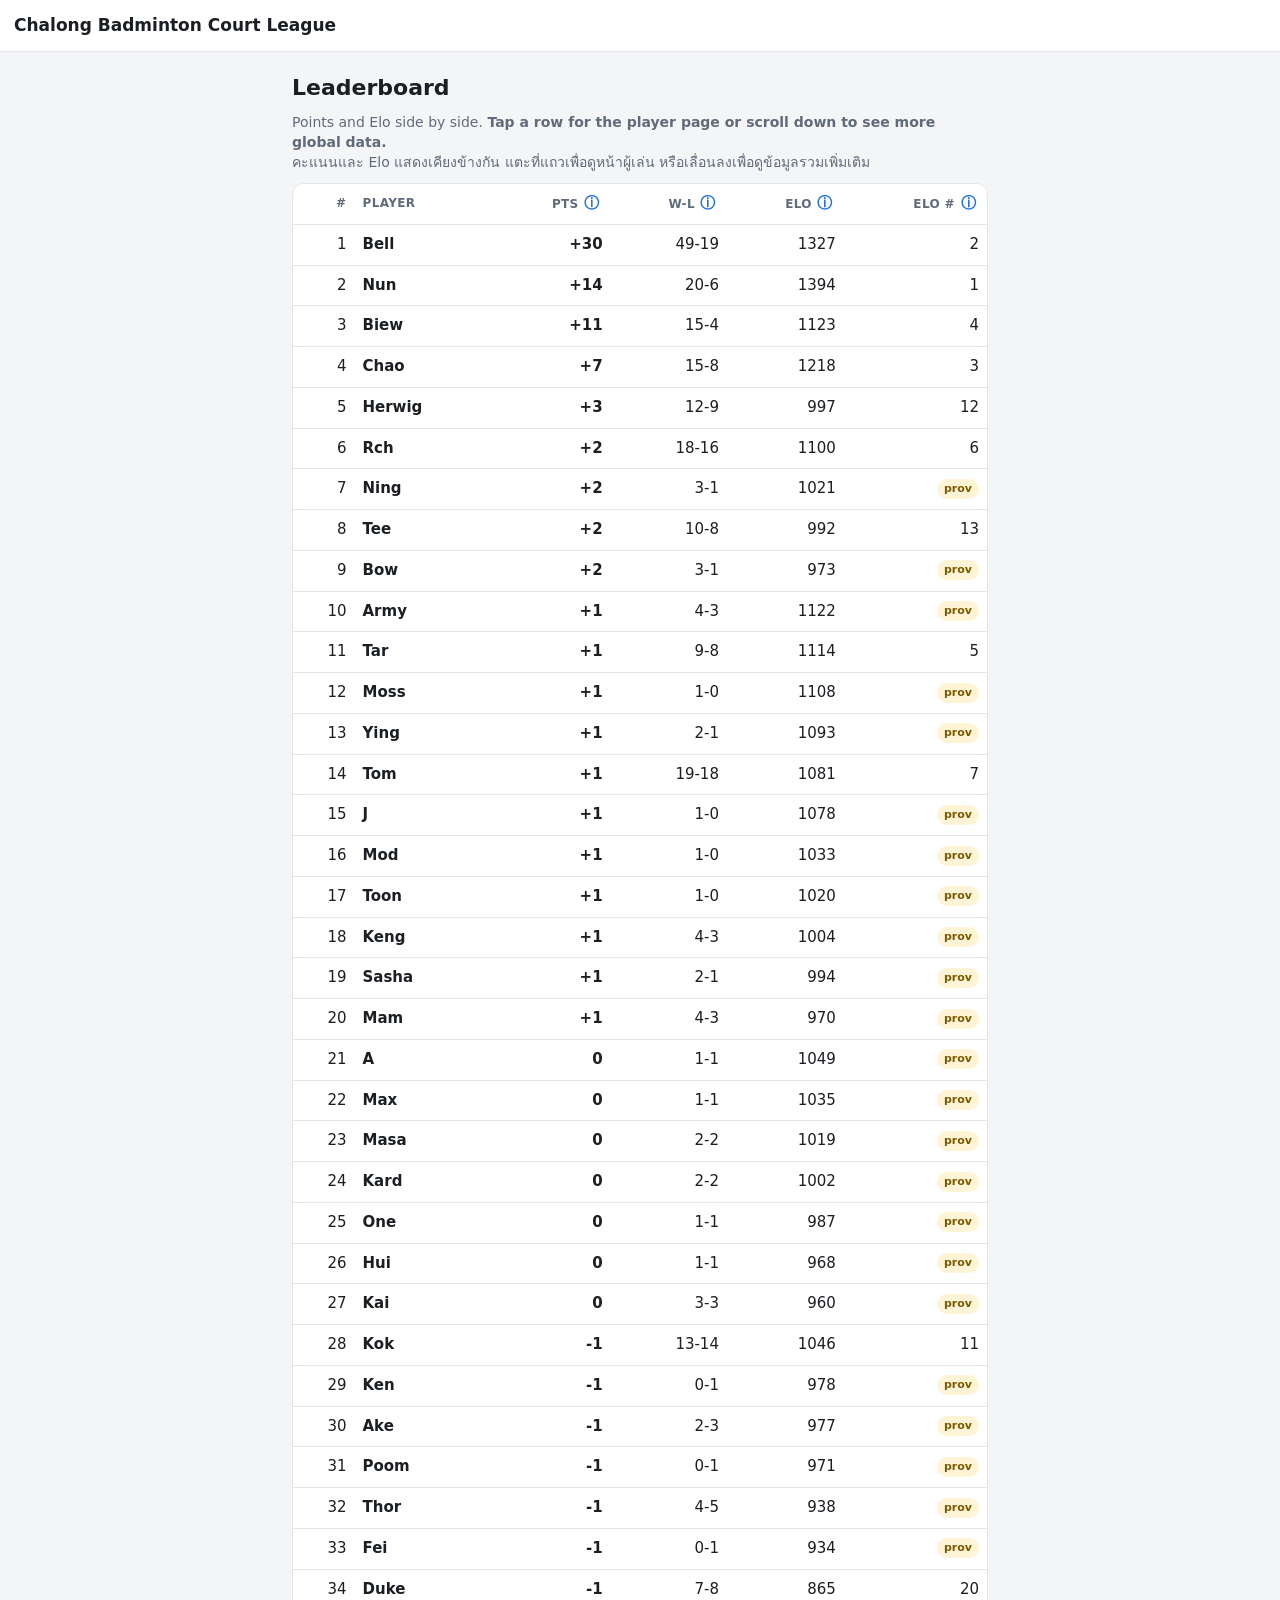
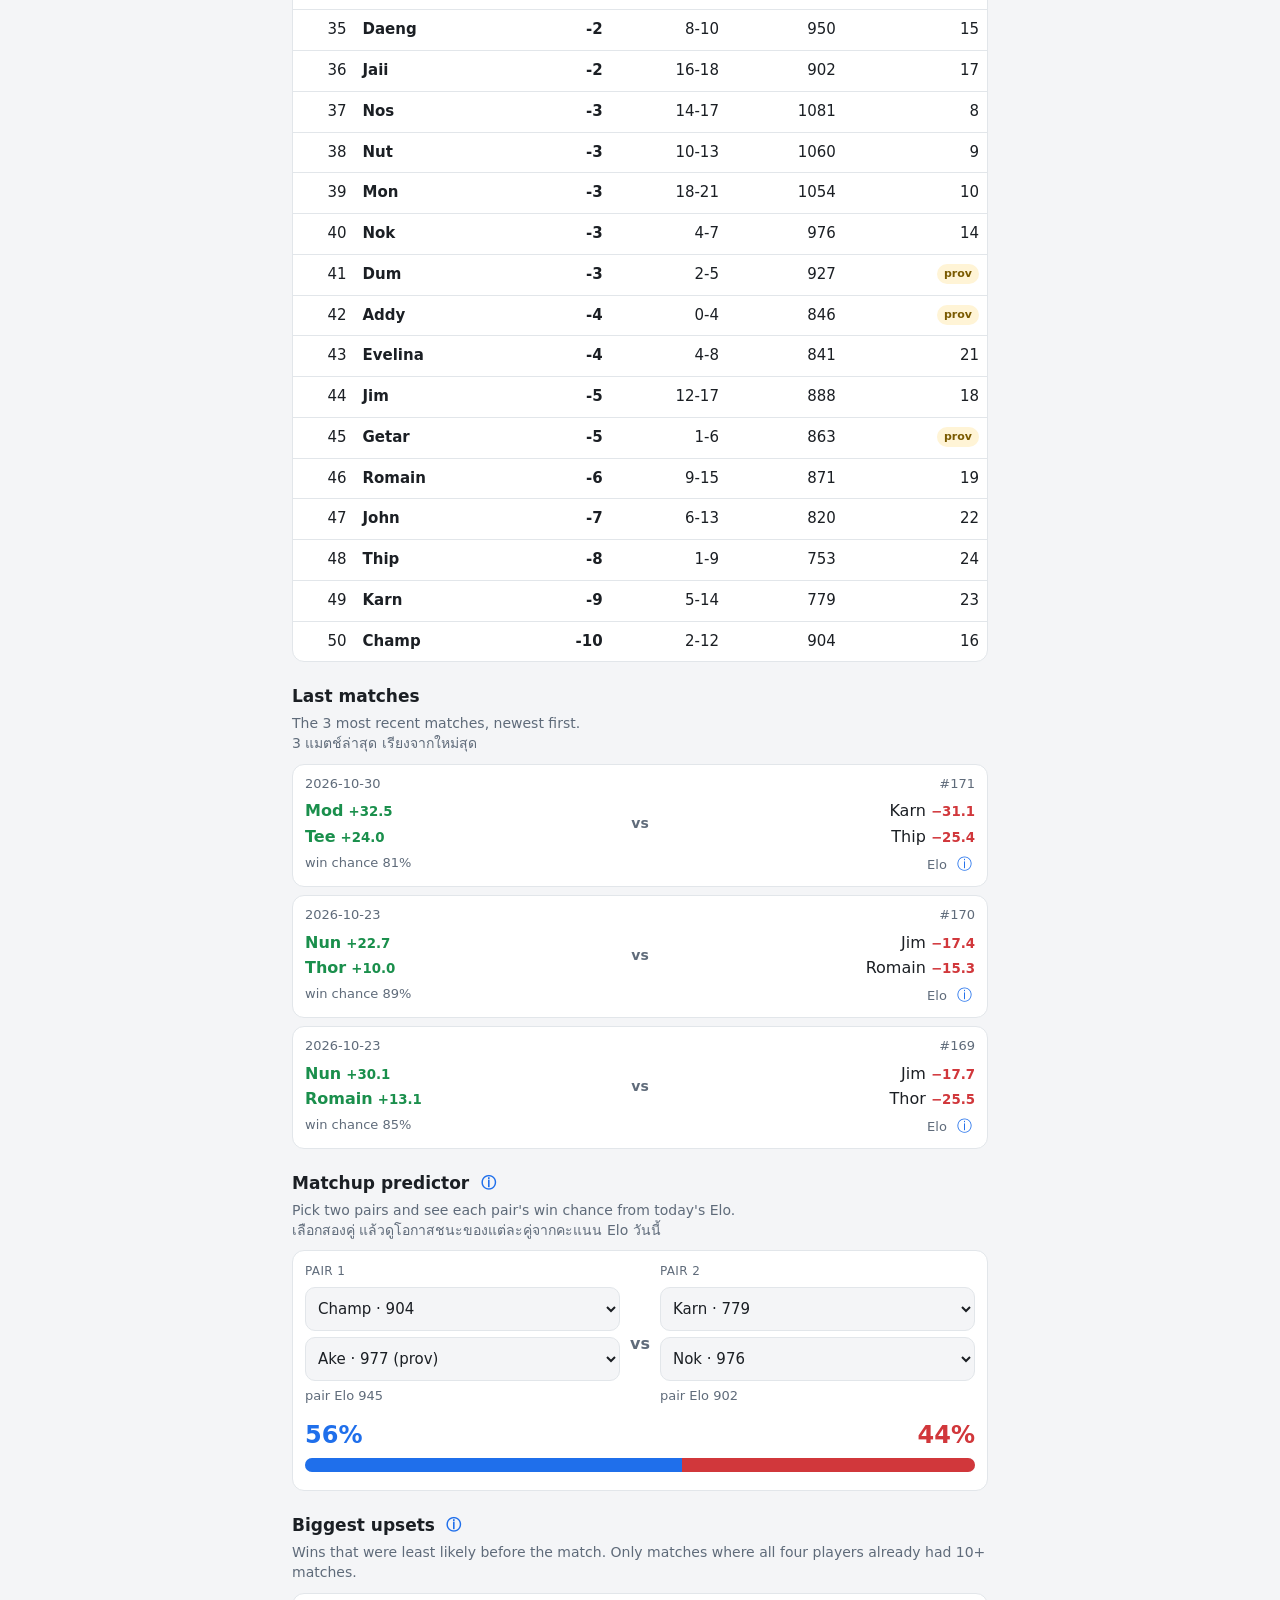
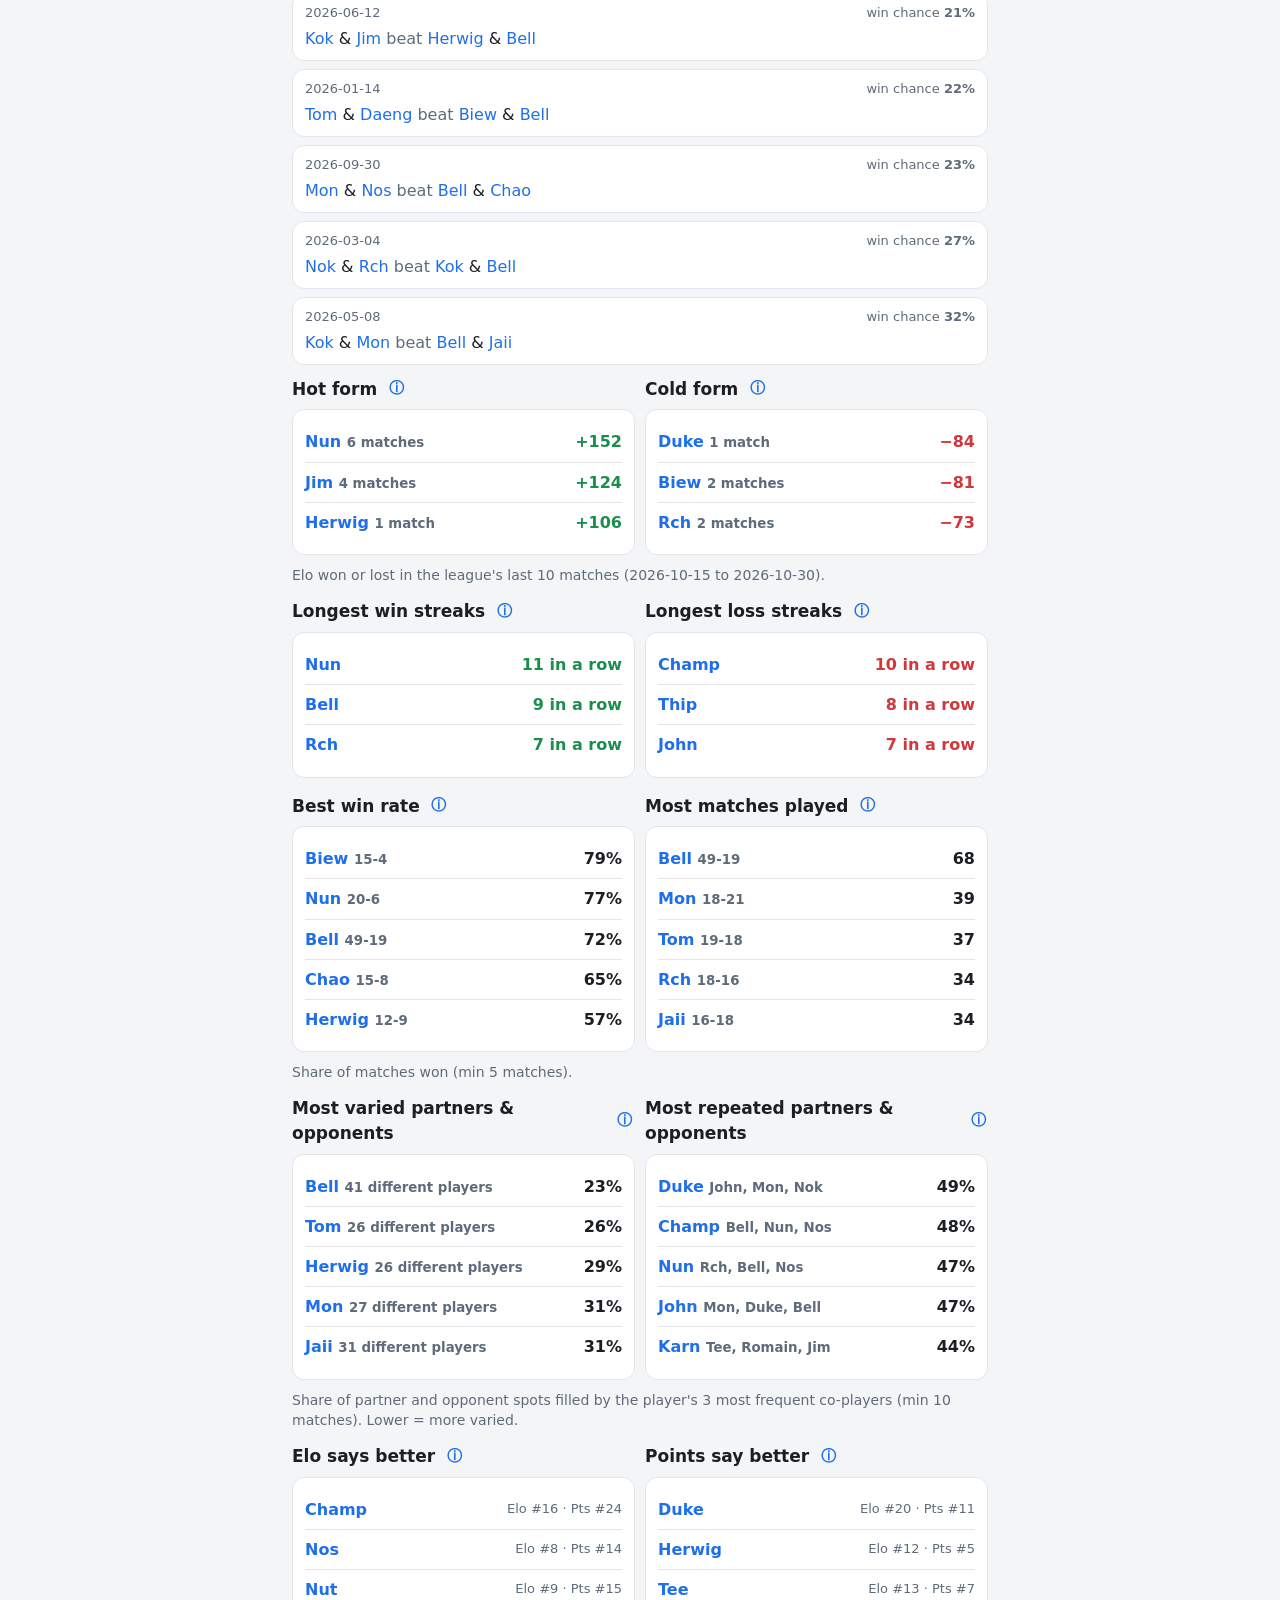
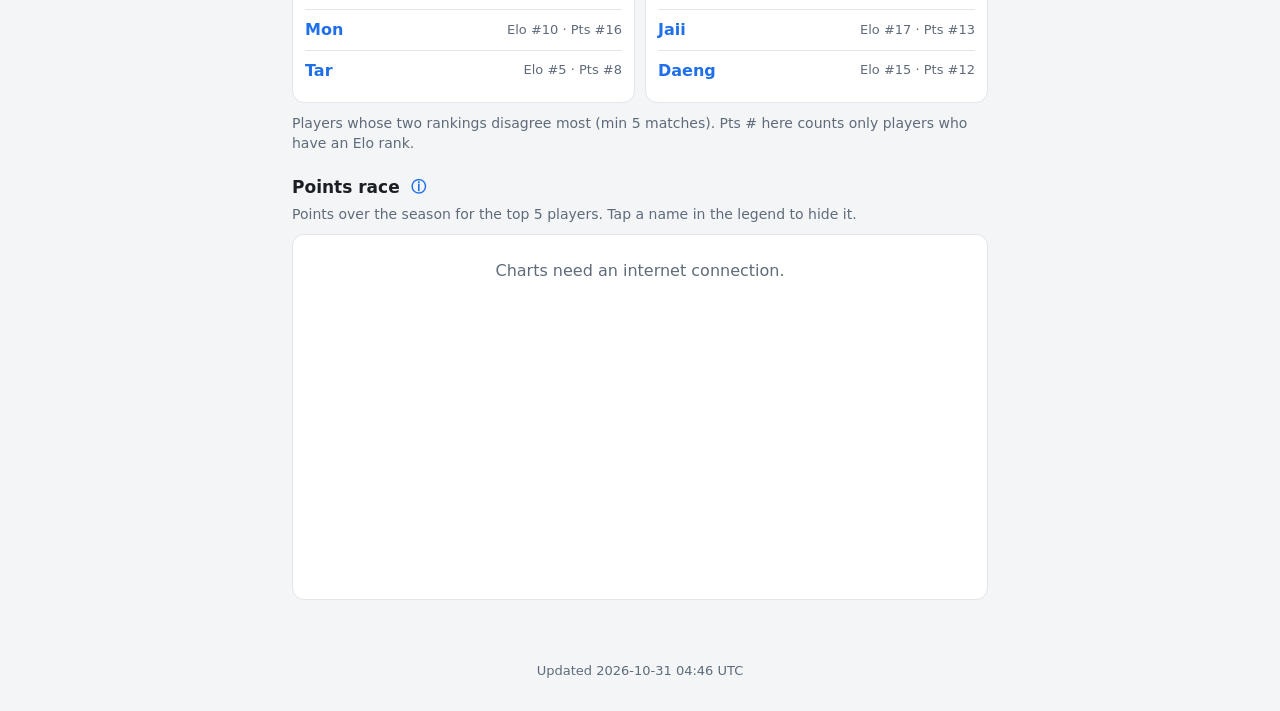
==== commit 9c0c5b03: "Rebuild site 2026-10-31 04:46 UTC" ====
--- a/docs/index.html
+++ b/docs/index.html
@@ -182,7 +182,7 @@
 <footer class="foot">
   <span data-i18n="generated">Updated</span> <span id="generated-at"></span>
 </footer>
-<script id="data" type="application/json">{"generated_at":"2026-10-31 04:45 UTC","config":{"start_rating":1000.0,"level_prior_sd":225.0,"level_carry_weight":0.7,"level_carry_smooth":100.0,"k_new":48,"k_established":32,"k_new_until":5,"provisional_until":10,"min_opponent_matches":5,"form_length":10,"home_upsets":5,"home_last_matches":3,"top_streaks":3,"top_partners":5,"top_matches":3,"form_window":3,"form_global_matches":10,"min_rank_gap_matches":5,"top_win_rate":5,"min_win_rate_matches":5,"top_most_played":5,"min_variety_matches":10,"variety_top_n":3,"top_points_chart":5},"players":{"Bell":{"name":"Bell","matches":68,"wins":49,"losses":19,"win_rate":0.7205882352941176,"points":30,"elo":1326.5,"provisional":false,"streak_current":{"type":"L","len":1},"longest_win":9,"longest_loss":3,"form":["L","W","L","W","L","L","L","W","W","L"],"form_delta":34.4,"peak_elo":{"match_id":139,"date":"2026-09-04","value":1804.7},"low_elo":{"match_id":4,"date":"2026-01-14","value":950.5},"avg_opponent_elo":1045.9,"avg_partner_elo":1031.0,"elo_history":[{"match_id":1,"date":"2026-01-14","value":1057.2},{"match_id":2,"date":"2026-01-14","value":1105.3},{"match_id":4,"date":"2026-01-14","value":950.5},{"match_id":7,"date":"2026-01-16","value":993.7},{"match_id":8,"date":"2026-01-19","value":1055.5},{"match_id":9,"date":"2026-01-19","value":1116.4},{"match_id":11,"date":"2026-01-28","value":1176.2},{"match_id":12,"date":"2026-01-28","value":1236.4},{"match_id":15,"date":"2026-01-30","value":1296.7},{"match_id":17,"date":"2026-02-04","value":1369.7},{"match_id":18,"date":"2026-02-06","value":1415.5},{"match_id":19,"date":"2026-02-06","value":1484.8},{"match_id":21,"date":"2026-02-14","value":1391.2},{"match_id":22,"date":"2026-02-16","value":1436.0},{"match_id":23,"date":"2026-02-18","value":1285.7},{"match_id":24,"date":"2026-02-20","value":1159.0},{"match_id":25,"date":"2026-02-20","value":1184.1},{"match_id":26,"date":"2026-02-23","value":1232.3},{"match_id":29,"date":"2026-02-25","value":1262.6},{"match_id":30,"date":"2026-02-25","value":1293.0},{"match_id":31,"date":"2026-02-25","value":1164.8},{"match_id":34,"date":"2026-02-27","value":1073.0},{"match_id":37,"date":"2026-03-02","value":1124.5},{"match_id":39,"date":"2026-03-04","value":977.4},{"match_id":40,"date":"2026-03-06","value":1025.2},{"match_id":41,"date":"2026-03-06","value":1062.5},{"match_id":53,"date":"2026-03-27","value":1140.0},{"match_id":55,"date":"2026-03-30","value":1153.2},{"match_id":56,"date":"2026-03-30","value":1166.5},{"match_id":58,"date":"2026-04-03","value":1083.0},{"match_id":59,"date":"2026-04-03","value":1133.5},{"match_id":60,"date":"2026-04-06","value":1179.1},{"match_id":73,"date":"2026-05-04","value":1278.4},{"match_id":75,"date":"2026-05-08","value":1331.9},{"match_id":76,"date":"2026-05-08","value":1194.2},{"match_id":77,"date":"2026-05-08","value":1242.3},{"match_id":78,"date":"2026-05-11","value":1298.9},{"match_id":83,"date":"2026-06-10","value":1394.8},{"match_id":84,"date":"2026-06-12","value":1236.4},{"match_id":92,"date":"2026-06-29","value":1264.1},{"match_id":93,"date":"2026-07-01","value":1290.2},{"match_id":95,"date":"2026-07-03","value":1141.1},{"match_id":99,"date":"2026-07-17","value":1180.3},{"match_id":103,"date":"2026-07-20","value":1212.8},{"match_id":106,"date":"2026-07-27","value":1274.8},{"match_id":107,"date":"2026-07-27","value":1131.3},{"match_id":109,"date":"2026-07-29","value":1175.1},{"match_id":116,"date":"2026-08-07","value":1239.8},{"match_id":117,"date":"2026-08-10","value":1147.4},{"match_id":126,"date":"2026-08-21","value":1244.9},{"match_id":127,"date":"2026-08-21","value":1359.6},{"match_id":130,"date":"2026-08-24","value":1457.0},{"match_id":132,"date":"2026-08-24","value":1515.3},{"match_id":133,"date":"2026-08-24","value":1544.6},{"match_id":134,"date":"2026-08-24","value":1674.4},{"match_id":136,"date":"2026-09-02","value":1719.0},{"match_id":138,"date":"2026-09-02","value":1775.7},{"match_id":139,"date":"2026-09-04","value":1804.7},{"match_id":140,"date":"2026-09-07","value":1716.6},{"match_id":142,"date":"2026-09-10","value":1774.2},{"match_id":150,"date":"2026-09-23","value":1630.5},{"match_id":154,"date":"2026-09-28","value":1684.8},{"match_id":156,"date":"2026-09-30","value":1543.3},{"match_id":157,"date":"2026-09-30","value":1397.4},{"match_id":159,"date":"2026-09-30","value":1292.1},{"match_id":160,"date":"2026-10-05","value":1316.9},{"match_id":167,"date":"2026-10-23","value":1423.0},{"match_id":168,"date":"2026-10-23","value":1326.5}],"points_history":[{"match_id":1,"date":"2026-01-14","value":1},{"match_id":2,"date":"2026-01-14","value":2},{"match_id":4,"date":"2026-01-14","value":1},{"match_id":7,"date":"2026-01-16","value":2},{"match_id":8,"date":"2026-01-19","value":3},{"match_id":9,"date":"2026-01-19","value":4},{"match_id":11,"date":"2026-01-28","value":5},{"match_id":12,"date":"2026-01-28","value":6},{"match_id":15,"date":"2026-01-30","value":7},{"match_id":17,"date":"2026-02-04","value":8},{"match_id":18,"date":"2026-02-06","value":9},{"match_id":19,"date":"2026-02-06","value":10},{"match_id":21,"date":"2026-02-14","value":9},{"match_id":22,"date":"2026-02-16","value":10},{"match_id":23,"date":"2026-02-18","value":9},{"match_id":24,"date":"2026-02-20","value":8},{"match_id":25,"date":"2026-02-20","value":9},{"match_id":26,"date":"2026-02-23","value":10},{"match_id":29,"date":"2026-02-25","value":11},{"match_id":30,"date":"2026-02-25","value":12},{"match_id":31,"date":"2026-02-25","value":11},{"match_id":34,"date":"2026-02-27","value":10},{"match_id":37,"date":"2026-03-02","value":11},{"match_id":39,"date":"2026-03-04","value":10},{"match_id":40,"date":"2026-03-06","value":11},{"match_id":41,"date":"2026-03-06","value":12},{"match_id":53,"date":"2026-03-27","value":13},{"match_id":55,"date":"2026-03-30","value":14},{"match_id":56,"date":"2026-03-30","value":15},{"match_id":58,"date":"2026-04-03","value":14},{"match_id":59,"date":"2026-04-03","value":15},{"match_id":60,"date":"2026-04-06","value":16},{"match_id":73,"date":"2026-05-04","value":17},{"match_id":75,"date":"2026-05-08","value":18},{"match_id":76,"date":"2026-05-08","value":17},{"match_id":77,"date":"2026-05-08","value":18},{"match_id":78,"date":"2026-05-11","value":19},{"match_id":83,"date":"2026-06-10","value":20},{"match_id":84,"date":"2026-06-12","value":19},{"match_id":92,"date":"2026-06-29","value":20},{"match_id":93,"date":"2026-07-01","value":21},{"match_id":95,"date":"2026-07-03","value":20},{"match_id":99,"date":"2026-07-17","value":21},{"match_id":103,"date":"2026-07-20","value":22},{"match_id":106,"date":"2026-07-27","value":23},{"match_id":107,"date":"2026-07-27","value":22},{"match_id":109,"date":"2026-07-29","value":23},{"match_id":116,"date":"2026-08-07","value":24},{"match_id":117,"date":"2026-08-10","value":23},{"match_id":126,"date":"2026-08-21","value":24},{"match_id":127,"date":"2026-08-21","value":25},{"match_id":130,"date":"2026-08-24","value":26},{"match_id":132,"date":"2026-08-24","value":27},{"match_id":133,"date":"2026-08-24","value":28},{"match_id":134,"date":"2026-08-24","value":29},{"match_id":136,"date":"2026-09-02","value":30},{"match_id":138,"date":"2026-09-02","value":31},{"match_id":139,"date":"2026-09-04","value":32},{"match_id":140,"date":"2026-09-07","value":31},{"match_id":142,"date":"2026-09-10","value":32},{"match_id":150,"date":"2026-09-23","value":31},{"match_id":154,"date":"2026-09-28","value":32},{"match_id":156,"date":"2026-09-30","value":31},{"match_id":157,"date":"2026-09-30","value":30},{"match_id":159,"date":"2026-09-30","value":29},{"match_id":160,"date":"2026-10-05","value":30},{"match_id":167,"date":"2026-10-23","value":31},{"match_id":168,"date":"2026-10-23","value":30}],"partners":[{"name":"Biew","matches":11,"wins":10,"win_rate":0.9090909090909091,"expected_wins":8.470815051222012,"diff":1.5291849487779885},{"name":"Jaii","matches":8,"wins":6,"win_rate":0.75,"expected_wins":5.078438644611004,"diff":0.9215613553889961},{"name":"Daeng","matches":5,"wins":4,"win_rate":0.8,"expected_wins":3.3257664293324867,"diff":0.6742335706675133},{"name":"Chao","matches":5,"wins":2,"win_rate":0.4,"expected_wins":3.7036252471767632,"diff":-1.7036252471767632},{"name":"Kok","matches":4,"wins":2,"win_rate":0.5,"expected_wins":2.999411203984722,"diff":-0.9994112039847218}],"hardest_wins":[{"match_id":134,"p_now":0.3592},{"match_id":127,"p_now":0.4254},{"match_id":167,"p_now":0.4685}],"easiest_losses":[{"match_id":84,"p_now":0.7862},{"match_id":4,"p_now":0.7818},{"match_id":157,"p_now":0.774}],"most_faced":{"name":"Mon","matches":14,"wins":9,"losses":5,"win_rate":0.6428571428571429},"nemesis":{"name":"Nun","matches":11,"wins":5,"losses":6,"win_rate":0.45454545454545453},"victim":{"name":"Champ","matches":9,"wins":8,"losses":1,"win_rate":0.8888888888888888},"variety":{"distinct":41,"top":["Nos","Jaii","Mon"],"top_share":0.2304},"last_played":"2026-10-23","rank_points":1,"rank_elo":2},"Chao":{"name":"Chao","matches":23,"wins":15,"losses":8,"win_rate":0.6521739130434783,"points":7,"elo":1217.9,"provisional":false,"streak_current":{"type":"L","len":1},"longest_win":5,"longest_loss":2,"form":["W","W","W","L","W","L","L","W","W","L"],"form_delta":94.2,"peak_elo":{"match_id":105,"date":"2026-07-24","value":1290.5},"low_elo":{"match_id":17,"date":"2026-02-04","value":924.4},"avg_opponent_elo":1056.1,"avg_partner_elo":1120.7,"elo_history":[{"match_id":12,"date":"2026-01-28","value":938.8},{"match_id":16,"date":"2026-01-31","value":996.3},{"match_id":17,"date":"2026-02-04","value":924.4},{"match_id":29,"date":"2026-02-25","value":941.0},{"match_id":30,"date":"2026-02-25","value":957.5},{"match_id":61,"date":"2026-04-06","value":1002.7},{"match_id":69,"date":"2026-04-20","value":1070.7},{"match_id":73,"date":"2026-05-04","value":978.6},{"match_id":79,"date":"2026-05-12","value":993.0},{"match_id":80,"date":"2026-05-13","value":1055.5},{"match_id":83,"date":"2026-06-10","value":964.1},{"match_id":86,"date":"2026-06-12","value":1026.4},{"match_id":87,"date":"2026-06-13","value":1107.7},{"match_id":90,"date":"2026-06-29","value":1174.8},{"match_id":91,"date":"2026-06-29","value":1247.5},{"match_id":105,"date":"2026-07-24","value":1290.5},{"match_id":117,"date":"2026-08-10","value":1240.2},{"match_id":121,"date":"2026-08-10","value":1281.6},{"match_id":150,"date":"2026-09-23","value":1203.3},{"match_id":157,"date":"2026-09-30","value":1123.7},{"match_id":158,"date":"2026-09-30","value":1182.9},{"match_id":159,"date":"2026-09-30","value":1283.1},{"match_id":165,"date":"2026-10-21","value":1217.9}],"points_history":[{"match_id":12,"date":"2026-01-28","value":-1},{"match_id":16,"date":"2026-01-31","value":0},{"match_id":17,"date":"2026-02-04","value":-1},{"match_id":29,"date":"2026-02-25","value":0},{"match_id":30,"date":"2026-02-25","value":1},{"match_id":61,"date":"2026-04-06","value":2},{"match_id":69,"date":"2026-04-20","value":3},{"match_id":73,"date":"2026-05-04","value":2},{"match_id":79,"date":"2026-05-12","value":3},{"match_id":80,"date":"2026-05-13","value":4},{"match_id":83,"date":"2026-06-10","value":3},{"match_id":86,"date":"2026-06-12","value":4},{"match_id":87,"date":"2026-06-13","value":5},{"match_id":90,"date":"2026-06-29","value":6},{"match_id":91,"date":"2026-06-29","value":7},{"match_id":105,"date":"2026-07-24","value":8},{"match_id":117,"date":"2026-08-10","value":7},{"match_id":121,"date":"2026-08-10","value":8},{"match_id":150,"date":"2026-09-23","value":7},{"match_id":157,"date":"2026-09-30","value":6},{"match_id":158,"date":"2026-09-30","value":7},{"match_id":159,"date":"2026-09-30","value":8},{"match_id":165,"date":"2026-10-21","value":7}],"partners":[{"name":"Rch","matches":5,"wins":4,"win_rate":0.8,"expected_wins":3.0925714714418593,"diff":0.9074285285581407},{"name":"Bell","matches":5,"wins":2,"win_rate":0.4,"expected_wins":3.7036252471767632,"diff":-1.7036252471767632},{"name":"Tom","matches":2,"wins":2,"win_rate":1.0,"expected_wins":1.300278238595706,"diff":0.6997217614042941},{"name":"Nut","matches":2,"wins":1,"win_rate":0.5,"expected_wins":0.9513694177850794,"diff":0.04863058221492056},{"name":"Nos","matches":2,"wins":1,"win_rate":0.5,"expected_wins":0.9539910385276076,"diff":0.04600896147239242}],"hardest_wins":[{"match_id":159,"p_now":0.4801},{"match_id":87,"p_now":0.5828},{"match_id":91,"p_now":0.6231}],"easiest_losses":[{"match_id":157,"p_now":0.774},{"match_id":150,"p_now":0.7619},{"match_id":73,"p_now":0.4905}],"most_faced":{"name":"Mon","matches":7,"wins":6,"losses":1,"win_rate":0.8571428571428571},"nemesis":{"name":"Bell","matches":5,"wins":1,"losses":4,"win_rate":0.2},"victim":{"name":"Mon","matches":7,"wins":6,"losses":1,"win_rate":0.8571428571428571},"variety":{"distinct":22,"top":["Bell","Rch","Mon"],"top_share":0.3623},"last_played":"2026-10-21","rank_points":4,"rank_elo":3},"Nun":{"name":"Nun","matches":26,"wins":20,"losses":6,"win_rate":0.7692307692307693,"points":14,"elo":1393.5,"provisional":false,"streak_current":{"type":"W","len":3},"longest_win":11,"longest_loss":4,"form":["W","W","W","W","W","W","L","W","W","W"],"form_delta":151.4,"peak_elo":{"match_id":117,"date":"2026-08-10","value":1445.1},"low_elo":{"match_id":14,"date":"2026-01-28","value":862.4},"avg_opponent_elo":1086.0,"avg_partner_elo":1029.1,"elo_history":[{"match_id":14,"date":"2026-01-28","value":862.4},{"match_id":21,"date":"2026-02-14","value":957.1},{"match_id":34,"date":"2026-02-27","value":1049.2},{"match_id":44,"date":"2026-03-13","value":1076.9},{"match_id":55,"date":"2026-03-30","value":1097.8},{"match_id":56,"date":"2026-03-30","value":1118.6},{"match_id":57,"date":"2026-04-03","value":1163.2},{"match_id":58,"date":"2026-04-03","value":1246.9},{"match_id":79,"date":"2026-05-12","value":1276.5},{"match_id":110,"date":"2026-07-30","value":1302.1},{"match_id":111,"date":"2026-07-30","value":1346.7},{"match_id":117,"date":"2026-08-10","value":1445.1},{"match_id":126,"date":"2026-08-21","value":1345.9},{"match_id":127,"date":"2026-08-21","value":1230.5},{"match_id":130,"date":"2026-08-24","value":1131.2},{"match_id":134,"date":"2026-08-24","value":1002.3},{"match_id":135,"date":"2026-08-29","value":1046.4},{"match_id":140,"date":"2026-09-07","value":1135.5},{"match_id":145,"date":"2026-09-14","value":1189.9},{"match_id":148,"date":"2026-09-14","value":1241.8},{"match_id":165,"date":"2026-10-21","value":1310.9},{"match_id":166,"date":"2026-10-21","value":1349.5},{"match_id":167,"date":"2026-10-23","value":1242.1},{"match_id":168,"date":"2026-10-23","value":1340.6},{"match_id":169,"date":"2026-10-23","value":1370.7},{"match_id":170,"date":"2026-10-23","value":1393.5}],"points_history":[{"match_id":14,"date":"2026-01-28","value":-1},{"match_id":21,"date":"2026-02-14","value":0},{"match_id":34,"date":"2026-02-27","value":1},{"match_id":44,"date":"2026-03-13","value":2},{"match_id":55,"date":"2026-03-30","value":3},{"match_id":56,"date":"2026-03-30","value":4},{"match_id":57,"date":"2026-04-03","value":5},{"match_id":58,"date":"2026-04-03","value":6},{"match_id":79,"date":"2026-05-12","value":7},{"match_id":110,"date":"2026-07-30","value":8},{"match_id":111,"date":"2026-07-30","value":9},{"match_id":117,"date":"2026-08-10","value":10},{"match_id":126,"date":"2026-08-21","value":9},{"match_id":127,"date":"2026-08-21","value":8},{"match_id":130,"date":"2026-08-24","value":7},{"match_id":134,"date":"2026-08-24","value":6},{"match_id":135,"date":"2026-08-29","value":7},{"match_id":140,"date":"2026-09-07","value":8},{"match_id":145,"date":"2026-09-14","value":9},{"match_id":148,"date":"2026-09-14","value":10},{"match_id":165,"date":"2026-10-21","value":11},{"match_id":166,"date":"2026-10-21","value":12},{"match_id":167,"date":"2026-10-23","value":11},{"match_id":168,"date":"2026-10-23","value":12},{"match_id":169,"date":"2026-10-23","value":13},{"match_id":170,"date":"2026-10-23","value":14}],"partners":[{"name":"Rch","matches":6,"wins":5,"win_rate":0.8333333333333334,"expected_wins":4.096891926484767,"diff":0.9031080735152326},{"name":"Kard","matches":3,"wins":2,"win_rate":0.6666666666666666,"expected_wins":1.5755004051689727,"diff":0.4244995948310273},{"name":"Dum","matches":3,"wins":1,"win_rate":0.3333333333333333,"expected_wins":1.7614273871407296,"diff":-0.7614273871407296},{"name":"Tom","matches":2,"wins":2,"win_rate":1.0,"expected_wins":1.464757110041595,"diff":0.535242889958405},{"name":"Romain","matches":2,"wins":2,"win_rate":1.0,"expected_wins":1.5956165323337612,"diff":0.4043834676662388}],"hardest_wins":[{"match_id":117,"p_now":0.5102},{"match_id":168,"p_now":0.5126},{"match_id":21,"p_now":0.5315}],"easiest_losses":[{"match_id":14,"p_now":0.6779},{"match_id":134,"p_now":0.6408},{"match_id":127,"p_now":0.5746}],"most_faced":{"name":"Bell","matches":11,"wins":6,"losses":5,"win_rate":0.5454545454545454},"nemesis":{"name":"Bell","matches":11,"wins":6,"losses":5,"win_rate":0.5454545454545454},"victim":{"name":"Champ","matches":6,"wins":5,"losses":1,"win_rate":0.8333333333333334},"variety":{"distinct":19,"top":["Rch","Bell","Nos"],"top_share":0.4744},"last_played":"2026-10-23","rank_points":2,"rank_elo":1},"Rch":{"name":"Rch","matches":34,"wins":18,"losses":16,"win_rate":0.5294117647058824,"points":2,"elo":1100.1,"provisional":false,"streak_current":{"type":"L","len":5},"longest_win":7,"longest_loss":5,"form":["L","W","L","L","W","L","L","L","L","L"],"form_delta":-122.0,"peak_elo":{"match_id":69,"date":"2026-04-20","value":1491.9},"low_elo":{"match_id":15,"date":"2026-01-30","value":1063.1},"avg_opponent_elo":1119.7,"avg_partner_elo":1137.1,"elo_history":[{"match_id":14,"date":"2026-01-28","value":1113.4},{"match_id":15,"date":"2026-01-30","value":1063.1},{"match_id":16,"date":"2026-01-31","value":1093.7},{"match_id":33,"date":"2026-02-27","value":1155.4},{"match_id":37,"date":"2026-03-02","value":1104.6},{"match_id":38,"date":"2026-03-03","value":1158.2},{"match_id":39,"date":"2026-03-04","value":1298.4},{"match_id":57,"date":"2026-04-03","value":1318.5},{"match_id":58,"date":"2026-04-03","value":1356.2},{"match_id":61,"date":"2026-04-06","value":1380.3},{"match_id":68,"date":"2026-04-20","value":1455.7},{"match_id":69,"date":"2026-04-20","value":1491.9},{"match_id":78,"date":"2026-05-11","value":1447.1},{"match_id":79,"date":"2026-05-12","value":1417.2},{"match_id":81,"date":"2026-05-25","value":1328.6},{"match_id":90,"date":"2026-06-29","value":1364.3},{"match_id":91,"date":"2026-06-29","value":1299.0},{"match_id":106,"date":"2026-07-27","value":1250.5},{"match_id":110,"date":"2026-07-30","value":1262.0},{"match_id":111,"date":"2026-07-30","value":1282.1},{"match_id":117,"date":"2026-08-10","value":1326.5},{"match_id":118,"date":"2026-08-10","value":1433.3},{"match_id":126,"date":"2026-08-21","value":1478.6},{"match_id":127,"date":"2026-08-21","value":1426.5},{"match_id":128,"date":"2026-08-21","value":1342.2},{"match_id":130,"date":"2026-08-24","value":1387.5},{"match_id":131,"date":"2026-08-24","value":1299.9},{"match_id":140,"date":"2026-09-07","value":1259.0},{"match_id":141,"date":"2026-09-07","value":1325.7},{"match_id":145,"date":"2026-09-14","value":1272.4},{"match_id":148,"date":"2026-09-14","value":1222.2},{"match_id":154,"date":"2026-09-28","value":1172.6},{"match_id":165,"date":"2026-10-21","value":1137.9},{"match_id":166,"date":"2026-10-21","value":1100.1}],"points_history":[{"match_id":14,"date":"2026-01-28","value":1},{"match_id":15,"date":"2026-01-30","value":0},{"match_id":16,"date":"2026-01-31","value":1},{"match_id":33,"date":"2026-02-27","value":2},{"match_id":37,"date":"2026-03-02","value":1},{"match_id":38,"date":"2026-03-03","value":2},{"match_id":39,"date":"2026-03-04","value":3},{"match_id":57,"date":"2026-04-03","value":4},{"match_id":58,"date":"2026-04-03","value":5},{"match_id":61,"date":"2026-04-06","value":6},{"match_id":68,"date":"2026-04-20","value":7},{"match_id":69,"date":"2026-04-20","value":8},{"match_id":78,"date":"2026-05-11","value":7},{"match_id":79,"date":"2026-05-12","value":6},{"match_id":81,"date":"2026-05-25","value":5},{"match_id":90,"date":"2026-06-29","value":6},{"match_id":91,"date":"2026-06-29","value":5},{"match_id":106,"date":"2026-07-27","value":4},{"match_id":110,"date":"2026-07-30","value":5},{"match_id":111,"date":"2026-07-30","value":6},{"match_id":117,"date":"2026-08-10","value":7},{"match_id":118,"date":"2026-08-10","value":8},{"match_id":126,"date":"2026-08-21","value":9},{"match_id":127,"date":"2026-08-21","value":8},{"match_id":128,"date":"2026-08-21","value":7},{"match_id":130,"date":"2026-08-24","value":8},{"match_id":131,"date":"2026-08-24","value":7},{"match_id":140,"date":"2026-09-07","value":6},{"match_id":141,"date":"2026-09-07","value":7},{"match_id":145,"date":"2026-09-14","value":6},{"match_id":148,"date":"2026-09-14","value":5},{"match_id":154,"date":"2026-09-28","value":4},{"match_id":165,"date":"2026-10-21","value":3},{"match_id":166,"date":"2026-10-21","value":2}],"partners":[{"name":"Nun","matches":6,"wins":5,"win_rate":0.8333333333333334,"expected_wins":4.096891926484767,"diff":0.9031080735152326},{"name":"Chao","matches":5,"wins":4,"win_rate":0.8,"expected_wins":3.0925714714418593,"diff":0.9074285285581407},{"name":"Tom","matches":4,"wins":0,"win_rate":0.0,"expected_wins":1.6914952131526457,"diff":-1.6914952131526457},{"name":"Bell","matches":3,"wins":2,"win_rate":0.6666666666666666,"expected_wins":1.463883383081473,"diff":0.536116616918527},{"name":"Mon","matches":3,"wins":2,"win_rate":0.6666666666666666,"expected_wins":1.814203534150516,"diff":0.18579646584948395}],"hardest_wins":[{"match_id":39,"p_now":0.2665},{"match_id":14,"p_now":0.3221},{"match_id":118,"p_now":0.4553}],"easiest_losses":[{"match_id":127,"p_now":0.5746},{"match_id":131,"p_now":0.5584},{"match_id":128,"p_now":0.5378}],"most_faced":{"name":"Bell","matches":9,"wins":3,"losses":6,"win_rate":0.3333333333333333},"nemesis":{"name":"Bell","matches":9,"wins":3,"losses":6,"win_rate":0.3333333333333333},"victim":{"name":"Nut","matches":7,"wins":6,"losses":1,"win_rate":0.8571428571428571},"variety":{"distinct":23,"top":["Nun","Bell","Tom"],"top_share":0.3725},"last_played":"2026-10-21","rank_points":6,"rank_elo":6},"Biew":{"name":"Biew","matches":19,"wins":15,"losses":4,"win_rate":0.7894736842105263,"points":11,"elo":1122.5,"provisional":false,"streak_current":{"type":"W","len":1},"longest_win":6,"longest_loss":1,"form":["W","L","W","W","W","W","W","W","L","W"],"form_delta":-69.7,"peak_elo":{"match_id":160,"date":"2026-10-05","value":1203.9},"low_elo":{"match_id":27,"date":"2026-02-24","value":902.2},"avg_opponent_elo":983.8,"avg_partner_elo":1164.2,"elo_history":[{"match_id":4,"date":"2026-01-14","value":927.0},{"match_id":7,"date":"2026-01-16","value":947.4},{"match_id":12,"date":"2026-01-28","value":975.8},{"match_id":17,"date":"2026-02-04","value":1010.2},{"match_id":25,"date":"2026-02-20","value":1022.0},{"match_id":27,"date":"2026-02-24","value":902.2},{"match_id":28,"date":"2026-02-25","value":937.9},{"match_id":32,"date":"2026-02-25","value":1008.3},{"match_id":60,"date":"2026-04-06","value":1029.8},{"match_id":64,"date":"2026-04-17","value":1080.3},{"match_id":72,"date":"2026-05-04","value":961.8},{"match_id":78,"date":"2026-05-11","value":988.5},{"match_id":93,"date":"2026-07-01","value":1000.8},{"match_id":132,"date":"2026-08-24","value":1028.3},{"match_id":136,"date":"2026-09-02","value":1049.3},{"match_id":150,"date":"2026-09-23","value":1192.2},{"match_id":160,"date":"2026-10-05","value":1203.9},{"match_id":162,"date":"2026-10-15","value":1090.7},{"match_id":164,"date":"2026-10-16","value":1122.5}],"points_history":[{"match_id":4,"date":"2026-01-14","value":-1},{"match_id":7,"date":"2026-01-16","value":0},{"match_id":12,"date":"2026-01-28","value":1},{"match_id":17,"date":"2026-02-04","value":2},{"match_id":25,"date":"2026-02-20","value":3},{"match_id":27,"date":"2026-02-24","value":2},{"match_id":28,"date":"2026-02-25","value":3},{"match_id":32,"date":"2026-02-25","value":4},{"match_id":60,"date":"2026-04-06","value":5},{"match_id":64,"date":"2026-04-17","value":6},{"match_id":72,"date":"2026-05-04","value":5},{"match_id":78,"date":"2026-05-11","value":6},{"match_id":93,"date":"2026-07-01","value":7},{"match_id":132,"date":"2026-08-24","value":8},{"match_id":136,"date":"2026-09-02","value":9},{"match_id":150,"date":"2026-09-23","value":10},{"match_id":160,"date":"2026-10-05","value":11},{"match_id":162,"date":"2026-10-15","value":10},{"match_id":164,"date":"2026-10-16","value":11}],"partners":[{"name":"Bell","matches":11,"wins":10,"win_rate":0.9090909090909091,"expected_wins":8.470815051222012,"diff":1.5291849487779885},{"name":"Mon","matches":2,"wins":2,"win_rate":1.0,"expected_wins":1.539476059367054,"diff":0.460523940632946},{"name":"Masa","matches":1,"wins":1,"win_rate":1.0,"expected_wins":0.23814292715388766,"diff":0.7618570728461124},{"name":"Jaii","matches":1,"wins":1,"win_rate":1.0,"expected_wins":0.6459264082857725,"diff":0.3540735917142275},{"name":"Tee","matches":1,"wins":1,"win_rate":1.0,"expected_wins":0.8141990231478908,"diff":0.18580097685210917}],"hardest_wins":[{"match_id":150,"p_now":0.2381},{"match_id":17,"p_now":0.6314},{"match_id":32,"p_now":0.6459}],"easiest_losses":[{"match_id":4,"p_now":0.7818},{"match_id":72,"p_now":0.6113},{"match_id":27,"p_now":0.5939}],"most_faced":{"name":"Tom","matches":4,"wins":2,"losses":2,"win_rate":0.5},"nemesis":null,"victim":null,"variety":{"distinct":24,"top":["Bell","Karn","Tom"],"top_share":0.3509},"last_played":"2026-10-16","rank_points":3,"rank_elo":4},"Army":{"name":"Army","matches":7,"wins":4,"losses":3,"win_rate":0.5714285714285714,"points":1,"elo":1122.0,"provisional":true,"streak_current":{"type":"L","len":2},"longest_win":4,"longest_loss":2,"form":["L","W","W","W","W","L","L"],"form_delta":-7.4,"peak_elo":{"match_id":120,"date":"2026-08-10","value":1212.5},"low_elo":{"match_id":60,"date":"2026-04-06","value":954.2},"avg_opponent_elo":1030.0,"avg_partner_elo":964.2,"elo_history":[{"match_id":60,"date":"2026-04-06","value":954.2},{"match_id":94,"date":"2026-07-03","value":1024.2},{"match_id":96,"date":"2026-07-06","value":1091.4},{"match_id":119,"date":"2026-08-10","value":1129.4},{"match_id":120,"date":"2026-08-10","value":1212.5},{"match_id":136,"date":"2026-09-02","value":1167.5},{"match_id":168,"date":"2026-10-23","value":1122.0}],"points_history":[{"match_id":60,"date":"2026-04-06","value":-1},{"match_id":94,"date":"2026-07-03","value":0},{"match_id":96,"date":"2026-07-06","value":1},{"match_id":119,"date":"2026-08-10","value":2},{"match_id":120,"date":"2026-08-10","value":3},{"match_id":136,"date":"2026-09-02","value":2},{"match_id":168,"date":"2026-10-23","value":1}],"partners":[{"name":"Tee","matches":2,"wins":2,"win_rate":1.0,"expected_wins":1.4375341388842782,"diff":0.5624658611157218},{"name":"Karn","matches":1,"wins":1,"win_rate":1.0,"expected_wins":0.5877952051644103,"diff":0.4122047948355897},{"name":"Romain","matches":1,"wins":1,"win_rate":1.0,"expected_wins":0.6637097730376097,"diff":0.3362902269623903},{"name":"Jim","matches":1,"wins":0,"win_rate":0.0,"expected_wins":0.2256560824549344,"diff":-0.2256560824549344},{"name":"Jaii","matches":1,"wins":0,"win_rate":0.0,"expected_wins":0.23018739920618847,"diff":-0.23018739920618847}],"hardest_wins":[{"match_id":120,"p_now":0.5878},{"match_id":94,"p_now":0.6355},{"match_id":96,"p_now":0.6637}],"easiest_losses":[{"match_id":168,"p_now":0.4874},{"match_id":60,"p_now":0.2302},{"match_id":136,"p_now":0.2257}],"most_faced":{"name":"Karn","matches":3,"wins":3,"losses":0,"win_rate":1.0},"nemesis":null,"victim":null,"variety":{"distinct":11,"top":["Karn","Tee","Bell"],"top_share":0.5238},"last_played":"2026-10-23","rank_points":10,"rank_elo":null},"Ning":{"name":"Ning","matches":4,"wins":3,"losses":1,"win_rate":0.75,"points":2,"elo":1020.5,"provisional":true,"streak_current":{"type":"L","len":1},"longest_win":3,"longest_loss":1,"form":["W","W","W","L"],"form_delta":-2.2,"peak_elo":{"match_id":99,"date":"2026-07-17","value":1084.0},"low_elo":{"match_id":156,"date":"2026-09-30","value":1020.5},"avg_opponent_elo":992.9,"avg_partner_elo":1265.0,"elo_history":[{"match_id":59,"date":"2026-04-03","value":1022.7},{"match_id":62,"date":"2026-04-09","value":1066.5},{"match_id":99,"date":"2026-07-17","value":1084.0},{"match_id":156,"date":"2026-09-30","value":1020.5}],"points_history":[{"match_id":59,"date":"2026-04-03","value":1},{"match_id":62,"date":"2026-04-09","value":2},{"match_id":99,"date":"2026-07-17","value":3},{"match_id":156,"date":"2026-09-30","value":2}],"partners":[{"name":"Bell","matches":3,"wins":2,"win_rate":0.6666666666666666,"expected_wins":2.2577119495632587,"diff":-0.2577119495632587},{"name":"Nos","matches":1,"wins":1,"win_rate":1.0,"expected_wins":0.6216339955996368,"diff":0.37836600440036317}],"hardest_wins":[{"match_id":62,"p_now":0.6216},{"match_id":59,"p_now":0.7489},{"match_id":99,"p_now":0.8053}],"easiest_losses":[{"match_id":156,"p_now":0.7034}],"most_faced":{"name":"Mon","matches":2,"wins":1,"losses":1,"win_rate":0.5},"nemesis":null,"victim":null,"variety":{"distinct":7,"top":["Bell","Nos","Mon"],"top_share":0.6667},"last_played":"2026-09-30","rank_points":7,"rank_elo":null},"Tar":{"name":"Tar","matches":17,"wins":9,"losses":8,"win_rate":0.5294117647058824,"points":1,"elo":1113.8,"provisional":false,"streak_current":{"type":"L","len":1},"longest_win":6,"longest_loss":4,"form":["L","L","W","L","L","L","L","W","W","L"],"form_delta":115.6,"peak_elo":{"match_id":43,"date":"2026-03-12","value":1387.4},"low_elo":{"match_id":1,"date":"2026-01-14","value":943.8},"avg_opponent_elo":1031.0,"avg_partner_elo":972.3,"elo_history":[{"match_id":1,"date":"2026-01-14","value":943.8},{"match_id":5,"date":"2026-01-15","value":1041.2},{"match_id":10,"date":"2026-01-21","value":1107.9},{"match_id":33,"date":"2026-02-27","value":1176.7},{"match_id":35,"date":"2026-02-27","value":1270.8},{"match_id":36,"date":"2026-02-27","value":1335.2},{"match_id":43,"date":"2026-03-12","value":1387.4},{"match_id":53,"date":"2026-03-27","value":1324.6},{"match_id":63,"date":"2026-04-17","value":1231.9},{"match_id":67,"date":"2026-04-20","value":1294.4},{"match_id":73,"date":"2026-05-04","value":1243.5},{"match_id":85,"date":"2026-06-12","value":1130.7},{"match_id":86,"date":"2026-06-12","value":1066.6},{"match_id":87,"date":"2026-06-13","value":998.2},{"match_id":88,"date":"2026-06-22","value":1055.9},{"match_id":123,"date":"2026-08-12","value":1162.2},{"match_id":132,"date":"2026-08-24","value":1113.8}],"points_history":[{"match_id":1,"date":"2026-01-14","value":-1},{"match_id":5,"date":"2026-01-15","value":0},{"match_id":10,"date":"2026-01-21","value":1},{"match_id":33,"date":"2026-02-27","value":2},{"match_id":35,"date":"2026-02-27","value":3},{"match_id":36,"date":"2026-02-27","value":4},{"match_id":43,"date":"2026-03-12","value":5},{"match_id":53,"date":"2026-03-27","value":4},{"match_id":63,"date":"2026-04-17","value":3},{"match_id":67,"date":"2026-04-20","value":4},{"match_id":73,"date":"2026-05-04","value":3},{"match_id":85,"date":"2026-06-12","value":2},{"match_id":86,"date":"2026-06-12","value":1},{"match_id":87,"date":"2026-06-13","value":0},{"match_id":88,"date":"2026-06-22","value":1},{"match_id":123,"date":"2026-08-12","value":2},{"match_id":132,"date":"2026-08-24","value":1}],"partners":[{"name":"Jaii","matches":3,"wins":1,"win_rate":0.3333333333333333,"expected_wins":1.1151442875251567,"diff":-0.11514428752515671},{"name":"Duke","matches":2,"wins":2,"win_rate":1.0,"expected_wins":1.1793988070267774,"diff":0.8206011929732226},{"name":"Evelina","matches":2,"wins":2,"win_rate":1.0,"expected_wins":1.1975564136746724,"diff":0.8024435863253276},{"name":"Herwig","matches":2,"wins":2,"win_rate":1.0,"expected_wins":1.3962704905684151,"diff":0.6037295094315849},{"name":"Nos","matches":2,"wins":0,"win_rate":0.0,"expected_wins":0.6772292124126451,"diff":-0.6772292124126451}],"hardest_wins":[{"match_id":123,"p_now":0.4681},{"match_id":5,"p_now":0.5092},{"match_id":35,"p_now":0.5303}],"easiest_losses":[{"match_id":85,"p_now":0.5747},{"match_id":73,"p_now":0.4905},{"match_id":63,"p_now":0.4744}],"most_faced":{"name":"Jaii","matches":5,"wins":2,"losses":3,"win_rate":0.4},"nemesis":null,"victim":null,"variety":{"distinct":22,"top":["Jaii","Bell","Evelina"],"top_share":0.3137},"last_played":"2026-08-24","rank_points":11,"rank_elo":5},"Tom":{"name":"Tom","matches":37,"wins":19,"losses":18,"win_rate":0.5135135135135135,"points":1,"elo":1080.8,"provisional":false,"streak_current":{"type":"W","len":4},"longest_win":4,"longest_loss":5,"form":["L","L","L","L","W","L","W","W","W","W"],"form_delta":73.2,"peak_elo":{"match_id":107,"date":"2026-07-27","value":1357.2},"low_elo":{"match_id":49,"date":"2026-03-18","value":834.4},"avg_opponent_elo":1046.7,"avg_partner_elo":1010.6,"elo_history":[{"match_id":3,"date":"2026-01-14","value":1060.8},{"match_id":4,"date":"2026-01-14","value":1211.0},{"match_id":5,"date":"2026-01-15","value":1116.7},{"match_id":6,"date":"2026-01-16","value":1011.2},{"match_id":7,"date":"2026-01-16","value":969.3},{"match_id":19,"date":"2026-02-06","value":914.2},{"match_id":49,"date":"2026-03-18","value":834.4},{"match_id":54,"date":"2026-03-27","value":877.4},{"match_id":63,"date":"2026-04-17","value":953.7},{"match_id":69,"date":"2026-04-20","value":896.2},{"match_id":72,"date":"2026-05-04","value":1018.6},{"match_id":74,"date":"2026-05-08","value":1112.7},{"match_id":78,"date":"2026-05-11","value":1074.2},{"match_id":86,"date":"2026-06-12","value":1106.0},{"match_id":87,"date":"2026-06-13","value":1052.8},{"match_id":90,"date":"2026-06-29","value":994.7},{"match_id":91,"date":"2026-06-29","value":1031.8},{"match_id":94,"date":"2026-07-03","value":958.6},{"match_id":95,"date":"2026-07-03","value":1103.4},{"match_id":97,"date":"2026-07-10","value":1165.9},{"match_id":98,"date":"2026-07-15","value":1208.1},{"match_id":100,"date":"2026-07-17","value":1282.2},{"match_id":106,"date":"2026-07-27","value":1240.5},{"match_id":107,"date":"2026-07-27","value":1357.2},{"match_id":108,"date":"2026-07-29","value":1230.2},{"match_id":114,"date":"2026-08-07","value":1282.9},{"match_id":128,"date":"2026-08-21","value":1210.5},{"match_id":131,"date":"2026-08-24","value":1135.3},{"match_id":135,"date":"2026-08-29","value":1092.6},{"match_id":138,"date":"2026-09-02","value":1037.4},{"match_id":141,"date":"2026-09-07","value":959.7},{"match_id":146,"date":"2026-09-14","value":1020.0},{"match_id":147,"date":"2026-09-14","value":924.8},{"match_id":152,"date":"2026-09-25","value":1007.6},{"match_id":154,"date":"2026-09-28","value":1032.5},{"match_id":165,"date":"2026-10-21","value":1063.5},{"match_id":166,"date":"2026-10-21","value":1080.8}],"points_history":[{"match_id":3,"date":"2026-01-14","value":1},{"match_id":4,"date":"2026-01-14","value":2},{"match_id":5,"date":"2026-01-15","value":1},{"match_id":6,"date":"2026-01-16","value":0},{"match_id":7,"date":"2026-01-16","value":-1},{"match_id":19,"date":"2026-02-06","value":-2},{"match_id":49,"date":"2026-03-18","value":-3},{"match_id":54,"date":"2026-03-27","value":-2},{"match_id":63,"date":"2026-04-17","value":-1},{"match_id":69,"date":"2026-04-20","value":-2},{"match_id":72,"date":"2026-05-04","value":-1},{"match_id":74,"date":"2026-05-08","value":0},{"match_id":78,"date":"2026-05-11","value":-1},{"match_id":86,"date":"2026-06-12","value":0},{"match_id":87,"date":"2026-06-13","value":-1},{"match_id":90,"date":"2026-06-29","value":-2},{"match_id":91,"date":"2026-06-29","value":-1},{"match_id":94,"date":"2026-07-03","value":-2},{"match_id":95,"date":"2026-07-03","value":-1},{"match_id":97,"date":"2026-07-10","value":0},{"match_id":98,"date":"2026-07-15","value":1},{"match_id":100,"date":"2026-07-17","value":2},{"match_id":106,"date":"2026-07-27","value":1},{"match_id":107,"date":"2026-07-27","value":2},{"match_id":108,"date":"2026-07-29","value":1},{"match_id":114,"date":"2026-08-07","value":2},{"match_id":128,"date":"2026-08-21","value":1},{"match_id":131,"date":"2026-08-24","value":0},{"match_id":135,"date":"2026-08-29","value":-1},{"match_id":138,"date":"2026-09-02","value":-2},{"match_id":141,"date":"2026-09-07","value":-3},{"match_id":146,"date":"2026-09-14","value":-2},{"match_id":147,"date":"2026-09-14","value":-3},{"match_id":152,"date":"2026-09-25","value":-2},{"match_id":154,"date":"2026-09-28","value":-1},{"match_id":165,"date":"2026-10-21","value":0},{"match_id":166,"date":"2026-10-21","value":1}],"partners":[{"name":"Daeng","matches":5,"wins":2,"win_rate":0.4,"expected_wins":2.1596860118151597,"diff":-0.15968601181515973},{"name":"Mon","matches":5,"wins":2,"win_rate":0.4,"expected_wins":2.3467232446199553,"diff":-0.3467232446199553},{"name":"Rch","matches":4,"wins":0,"win_rate":0.0,"expected_wins":1.6914952131526457,"diff":-1.6914952131526457},{"name":"Jim","matches":3,"wins":2,"win_rate":0.6666666666666666,"expected_wins":1.5932364475432457,"diff":0.40676355245675433},{"name":"Karn","matches":3,"wins":1,"win_rate":0.3333333333333333,"expected_wins":1.6279595236532072,"diff":-0.6279595236532072}],"hardest_wins":[{"match_id":4,"p_now":0.2182},{"match_id":95,"p_now":0.2626},{"match_id":107,"p_now":0.2849}],"easiest_losses":[{"match_id":108,"p_now":0.6317},{"match_id":131,"p_now":0.5584},{"match_id":6,"p_now":0.5493}],"most_faced":{"name":"Bell","matches":8,"wins":3,"losses":5,"win_rate":0.375},"nemesis":{"name":"Nut","matches":5,"wins":1,"losses":4,"win_rate":0.2},"victim":{"name":"Jim","matches":6,"wins":4,"losses":2,"win_rate":0.6666666666666666},"variety":{"distinct":26,"top":["Rch","Bell","Jim"],"top_share":0.2613},"last_played":"2026-10-21","rank_points":14,"rank_elo":7},"Mam":{"name":"Mam","matches":7,"wins":4,"losses":3,"win_rate":0.5714285714285714,"points":1,"elo":970.3,"provisional":true,"streak_current":{"type":"W","len":1},"longest_win":2,"longest_loss":2,"form":["W","W","L","L","W","L","W"],"form_delta":11.0,"peak_elo":{"match_id":40,"date":"2026-03-06","value":1053.8},"low_elo":{"match_id":50,"date":"2026-03-18","value":891.7},"avg_opponent_elo":979.8,"avg_partner_elo":1110.2,"elo_history":[{"match_id":36,"date":"2026-02-27","value":1032.6},{"match_id":40,"date":"2026-03-06","value":1053.8},{"match_id":41,"date":"2026-03-06","value":1021.0},{"match_id":42,"date":"2026-03-09","value":959.3},{"match_id":44,"date":"2026-03-13","value":971.5},{"match_id":50,"date":"2026-03-18","value":891.7},{"match_id":51,"date":"2026-03-20","value":970.3}],"points_history":[{"match_id":36,"date":"2026-02-27","value":1},{"match_id":40,"date":"2026-03-06","value":2},{"match_id":41,"date":"2026-03-06","value":1},{"match_id":42,"date":"2026-03-09","value":0},{"match_id":44,"date":"2026-03-13","value":1},{"match_id":50,"date":"2026-03-18","value":0},{"match_id":51,"date":"2026-03-20","value":1}],"partners":[{"name":"Nok","matches":1,"wins":1,"win_rate":1.0,"expected_wins":0.4479284856515996,"diff":0.5520715143484004},{"name":"Tar","matches":1,"wins":1,"win_rate":1.0,"expected_wins":0.6673108572321393,"diff":0.33268914276786066},{"name":"Bell","matches":1,"wins":1,"win_rate":1.0,"expected_wins":0.7629208088754924,"diff":0.2370791911245076},{"name":"Nun","matches":1,"wins":1,"win_rate":1.0,"expected_wins":0.8631498059905544,"diff":0.13685019400944565},{"name":"Champ","matches":1,"wins":0,"win_rate":0.0,"expected_wins":0.1846772103214891,"diff":-0.1846772103214891}],"hardest_wins":[{"match_id":51,"p_now":0.4479},{"match_id":36,"p_now":0.6673},{"match_id":40,"p_now":0.7629}],"easiest_losses":[{"match_id":42,"p_now":0.6012},{"match_id":50,"p_now":0.5617},{"match_id":41,"p_now":0.1847}],"most_faced":{"name":"Champ","matches":2,"wins":2,"losses":0,"win_rate":1.0},"nemesis":null,"victim":null,"variety":{"distinct":14,"top":["Champ","Ake","Bell"],"top_share":0.3333},"last_played":"2026-03-20","rank_points":20,"rank_elo":null},"Ying":{"name":"Ying","matches":3,"wins":2,"losses":1,"win_rate":0.6666666666666666,"points":1,"elo":1092.9,"provisional":true,"streak_current":{"type":"W","len":1},"longest_win":1,"longest_loss":1,"form":["W","L","W"],"form_delta":92.9,"peak_elo":{"match_id":125,"date":"2026-08-17","value":1092.9},"low_elo":{"match_id":123,"date":"2026-08-12","value":984.8},"avg_opponent_elo":984.7,"avg_partner_elo":888.9,"elo_history":[{"match_id":102,"date":"2026-07-20","value":1085.8},{"match_id":123,"date":"2026-08-12","value":984.8},{"match_id":125,"date":"2026-08-17","value":1092.9}],"points_history":[{"match_id":102,"date":"2026-07-20","value":1},{"match_id":123,"date":"2026-08-12","value":0},{"match_id":125,"date":"2026-08-17","value":1}],"partners":[{"name":"Romain","matches":1,"wins":1,"win_rate":1.0,"expected_wins":0.45620888630871076,"diff":0.5437911136912892},{"name":"John","matches":1,"wins":1,"win_rate":1.0,"expected_wins":0.5719371452844789,"diff":0.4280628547155211},{"name":"Nok","matches":1,"wins":0,"win_rate":0.0,"expected_wins":0.531882437312585,"diff":-0.531882437312585}],"hardest_wins":[{"match_id":125,"p_now":0.4562},{"match_id":102,"p_now":0.5719}],"easiest_losses":[{"match_id":123,"p_now":0.5319}],"most_faced":{"name":"Duke","matches":2,"wins":1,"losses":1,"win_rate":0.5},"nemesis":null,"victim":null,"variety":{"distinct":8,"top":["Duke","Herwig","John"],"top_share":0.4444},"last_played":"2026-08-17","rank_points":13,"rank_elo":null},"Toon":{"name":"Toon","matches":1,"wins":1,"losses":0,"win_rate":1.0,"points":1,"elo":1020.1,"provisional":true,"streak_current":{"type":"W","len":1},"longest_win":1,"longest_loss":0,"form":["W"],"form_delta":null,"peak_elo":{"match_id":22,"date":"2026-02-16","value":1020.1},"low_elo":{"match_id":22,"date":"2026-02-16","value":1020.1},"avg_opponent_elo":1000.5,"avg_partner_elo":1326.5,"elo_history":[{"match_id":22,"date":"2026-02-16","value":1020.1}],"points_history":[{"match_id":22,"date":"2026-02-16","value":1}],"partners":[{"name":"Bell","matches":1,"wins":1,"win_rate":1.0,"expected_wins":0.7773953362671538,"diff":0.22260466373284615}],"hardest_wins":[{"match_id":22,"p_now":0.7774}],"easiest_losses":[],"most_faced":{"name":"Herwig","matches":1,"wins":1,"losses":0,"win_rate":1.0},"nemesis":null,"victim":null,"variety":{"distinct":3,"top":["Bell","Herwig","Keng"],"top_share":1.0},"last_played":"2026-02-16","rank_points":17,"rank_elo":null},"Moss":{"name":"Moss","matches":1,"wins":1,"losses":0,"win_rate":1.0,"points":1,"elo":1108.2,"provisional":true,"streak_current":{"type":"W","len":1},"longest_win":1,"longest_loss":0,"form":["W"],"form_delta":null,"peak_elo":{"match_id":31,"date":"2026-02-25","value":1108.2},"low_elo":{"match_id":31,"date":"2026-02-25","value":1108.2},"avg_opponent_elo":1114.0,"avg_partner_elo":1060.3,"elo_history":[{"match_id":31,"date":"2026-02-25","value":1108.2}],"points_history":[{"match_id":31,"date":"2026-02-25","value":1}],"partners":[{"name":"Nut","matches":1,"wins":1,"win_rate":1.0,"expected_wins":0.36674521326547843,"diff":0.6332547867345215}],"hardest_wins":[{"match_id":31,"p_now":0.3667}],"easiest_losses":[],"most_faced":{"name":"Bell","matches":1,"wins":1,"losses":0,"win_rate":1.0},"nemesis":null,"victim":null,"variety":{"distinct":3,"top":["Bell","Jaii","Nut"],"top_share":1.0},"last_played":"2026-02-25","rank_points":12,"rank_elo":null},"J":{"name":"J","matches":1,"wins":1,"losses":0,"win_rate":1.0,"points":1,"elo":1077.7,"provisional":true,"streak_current":{"type":"W","len":1},"longest_win":1,"longest_loss":0,"form":["W"],"form_delta":null,"peak_elo":{"match_id":52,"date":"2026-03-21","value":1077.7},"low_elo":{"match_id":52,"date":"2026-03-21","value":1077.7},"avg_opponent_elo":982.6,"avg_partner_elo":987.2,"elo_history":[{"match_id":52,"date":"2026-03-21","value":1077.7}],"points_history":[{"match_id":52,"date":"2026-03-21","value":1}],"partners":[{"name":"One","matches":1,"wins":1,"win_rate":1.0,"expected_wins":0.5798216558521997,"diff":0.4201783441478003}],"hardest_wins":[{"match_id":52,"p_now":0.5798}],"easiest_losses":[],"most_faced":{"name":"Herwig","matches":1,"wins":1,"losses":0,"win_rate":1.0},"nemesis":null,"victim":null,"variety":{"distinct":3,"top":["Herwig","Hui","One"],"top_share":1.0},"last_played":"2026-03-21","rank_points":15,"rank_elo":null},"Jim":{"name":"Jim","matches":29,"wins":12,"losses":17,"win_rate":0.41379310344827586,"points":-5,"elo":887.5,"provisional":false,"streak_current":{"type":"L","len":2},"longest_win":3,"longest_loss":4,"form":["L","W","W","L","L","L","W","W","L","L"],"form_delta":66.7,"peak_elo":{"match_id":108,"date":"2026-07-29","value":1087.6},"low_elo":{"match_id":161,"date":"2026-10-05","value":763.2},"avg_opponent_elo":993.4,"avg_partner_elo":990.1,"elo_history":[{"match_id":3,"date":"2026-01-14","value":956.4},{"match_id":6,"date":"2026-01-16","value":1008.7},{"match_id":10,"date":"2026-01-21","value":963.0},{"match_id":11,"date":"2026-01-28","value":989.2},{"match_id":84,"date":"2026-06-12","value":1065.0},{"match_id":97,"date":"2026-07-10","value":1015.7},{"match_id":98,"date":"2026-07-15","value":976.0},{"match_id":100,"date":"2026-07-17","value":918.9},{"match_id":101,"date":"2026-07-17","value":953.2},{"match_id":104,"date":"2026-07-22","value":989.7},{"match_id":108,"date":"2026-07-29","value":1087.6},{"match_id":109,"date":"2026-07-29","value":1066.8},{"match_id":113,"date":"2026-08-03","value":984.5},{"match_id":114,"date":"2026-08-07","value":1009.6},{"match_id":115,"date":"2026-08-07","value":941.1},{"match_id":121,"date":"2026-08-10","value":959.6},{"match_id":124,"date":"2026-08-14","value":918.6},{"match_id":136,"date":"2026-09-02","value":897.8},{"match_id":138,"date":"2026-09-02","value":871.5},{"match_id":149,"date":"2026-09-18","value":821.1},{"match_id":151,"date":"2026-09-23","value":851.8},{"match_id":152,"date":"2026-09-25","value":891.2},{"match_id":158,"date":"2026-09-30","value":862.7},{"match_id":159,"date":"2026-09-30","value":816.5},{"match_id":161,"date":"2026-10-05","value":763.2},{"match_id":162,"date":"2026-10-15","value":820.7},{"match_id":163,"date":"2026-10-15","value":922.6},{"match_id":169,"date":"2026-10-23","value":904.8},{"match_id":170,"date":"2026-10-23","value":887.5}],"points_history":[{"match_id":3,"date":"2026-01-14","value":-1},{"match_id":6,"date":"2026-01-16","value":0},{"match_id":10,"date":"2026-01-21","value":-1},{"match_id":11,"date":"2026-01-28","value":0},{"match_id":84,"date":"2026-06-12","value":1},{"match_id":97,"date":"2026-07-10","value":0},{"match_id":98,"date":"2026-07-15","value":-1},{"match_id":100,"date":"2026-07-17","value":-2},{"match_id":101,"date":"2026-07-17","value":-1},{"match_id":104,"date":"2026-07-22","value":0},{"match_id":108,"date":"2026-07-29","value":1},{"match_id":109,"date":"2026-07-29","value":0},{"match_id":113,"date":"2026-08-03","value":-1},{"match_id":114,"date":"2026-08-07","value":0},{"match_id":115,"date":"2026-08-07","value":-1},{"match_id":121,"date":"2026-08-10","value":0},{"match_id":124,"date":"2026-08-14","value":-1},{"match_id":136,"date":"2026-09-02","value":-2},{"match_id":138,"date":"2026-09-02","value":-3},{"match_id":149,"date":"2026-09-18","value":-4},{"match_id":151,"date":"2026-09-23","value":-3},{"match_id":152,"date":"2026-09-25","value":-2},{"match_id":158,"date":"2026-09-30","value":-3},{"match_id":159,"date":"2026-09-30","value":-4},{"match_id":161,"date":"2026-10-05","value":-5},{"match_id":162,"date":"2026-10-15","value":-4},{"match_id":163,"date":"2026-10-15","value":-3},{"match_id":169,"date":"2026-10-23","value":-4},{"match_id":170,"date":"2026-10-23","value":-5}],"partners":[{"name":"Romain","matches":6,"wins":1,"win_rate":0.16666666666666666,"expected_wins":1.7479866715846013,"diff":-0.7479866715846013},{"name":"Herwig","matches":4,"wins":3,"win_rate":0.75,"expected_wins":2.2054763891907343,"diff":0.7945236108092657},{"name":"Tom","matches":3,"wins":2,"win_rate":0.6666666666666666,"expected_wins":1.5932364475432457,"diff":0.40676355245675433},{"name":"Thip","matches":2,"wins":1,"win_rate":0.5,"expected_wins":0.747853879186208,"diff":0.25214612081379195},{"name":"Bell","matches":2,"wins":1,"win_rate":0.5,"expected_wins":1.2245994481948133,"diff":-0.22459944819481326}],"hardest_wins":[{"match_id":84,"p_now":0.2138},{"match_id":108,"p_now":0.3683},{"match_id":162,"p_now":0.4393}],"easiest_losses":[{"match_id":115,"p_now":0.6618},{"match_id":159,"p_now":0.5199},{"match_id":113,"p_now":0.436}],"most_faced":{"name":"Romain","matches":8,"wins":4,"losses":4,"win_rate":0.5},"nemesis":{"name":"Tom","matches":6,"wins":2,"losses":4,"win_rate":0.3333333333333333},"victim":{"name":"Karn","matches":5,"wins":3,"losses":2,"win_rate":0.6},"variety":{"distinct":28,"top":["Romain","Tom","Bell"],"top_share":0.3333},"last_played":"2026-10-23","rank_points":44,"rank_elo":18},"Tee":{"name":"Tee","matches":18,"wins":10,"losses":8,"win_rate":0.5555555555555556,"points":2,"elo":992.2,"provisional":false,"streak_current":{"type":"W","len":1},"longest_win":4,"longest_loss":2,"form":["W","L","W","L","W","W","W","W","L","W"],"form_delta":41.5,"peak_elo":{"match_id":46,"date":"2026-03-16","value":1050.9},"low_elo":{"match_id":120,"date":"2026-08-10","value":689.5},"avg_opponent_elo":939.7,"avg_partner_elo":942.8,"elo_history":[{"match_id":28,"date":"2026-02-25","value":1018.5},{"match_id":35,"date":"2026-02-27","value":951.3},{"match_id":46,"date":"2026-03-16","value":1050.9},{"match_id":68,"date":"2026-04-20","value":1001.8},{"match_id":70,"date":"2026-04-24","value":927.2},{"match_id":94,"date":"2026-07-03","value":963.4},{"match_id":96,"date":"2026-07-06","value":896.7},{"match_id":105,"date":"2026-07-24","value":853.7},{"match_id":109,"date":"2026-07-29","value":873.2},{"match_id":115,"date":"2026-08-07","value":748.9},{"match_id":119,"date":"2026-08-10","value":768.6},{"match_id":120,"date":"2026-08-10","value":689.5},{"match_id":122,"date":"2026-08-10","value":812.1},{"match_id":129,"date":"2026-08-22","value":894.0},{"match_id":137,"date":"2026-09-02","value":950.7},{"match_id":149,"date":"2026-09-18","value":993.0},{"match_id":160,"date":"2026-10-05","value":968.2},{"match_id":171,"date":"2026-10-30","value":992.2}],"points_history":[{"match_id":28,"date":"2026-02-25","value":1},{"match_id":35,"date":"2026-02-27","value":0},{"match_id":46,"date":"2026-03-16","value":1},{"match_id":68,"date":"2026-04-20","value":0},{"match_id":70,"date":"2026-04-24","value":-1},{"match_id":94,"date":"2026-07-03","value":0},{"match_id":96,"date":"2026-07-06","value":-1},{"match_id":105,"date":"2026-07-24","value":-2},{"match_id":109,"date":"2026-07-29","value":-1},{"match_id":115,"date":"2026-08-07","value":-2},{"match_id":119,"date":"2026-08-10","value":-1},{"match_id":120,"date":"2026-08-10","value":-2},{"match_id":122,"date":"2026-08-10","value":-1},{"match_id":129,"date":"2026-08-22","value":0},{"match_id":137,"date":"2026-09-02","value":1},{"match_id":149,"date":"2026-09-18","value":2},{"match_id":160,"date":"2026-10-05","value":1},{"match_id":171,"date":"2026-10-30","value":2}],"partners":[{"name":"Karn","matches":5,"wins":1,"win_rate":0.2,"expected_wins":1.436876240456502,"diff":-0.4368762404565021},{"name":"Army","matches":2,"wins":2,"win_rate":1.0,"expected_wins":1.4375341388842782,"diff":0.5624658611157218},{"name":"Evelina","matches":1,"wins":1,"win_rate":1.0,"expected_wins":0.48759712205695277,"diff":0.5124028779430472},{"name":"John","matches":1,"wins":1,"win_rate":1.0,"expected_wins":0.5821314631668099,"diff":0.41786853683319014},{"name":"Masa","matches":1,"wins":1,"win_rate":1.0,"expected_wins":0.6749181083052903,"diff":0.3250818916947097}],"hardest_wins":[{"match_id":122,"p_now":0.3826},{"match_id":46,"p_now":0.4876},{"match_id":129,"p_now":0.5821}],"easiest_losses":[{"match_id":115,"p_now":0.6618},{"match_id":35,"p_now":0.4697},{"match_id":68,"p_now":0.4349}],"most_faced":{"name":"Karn","matches":6,"wins":4,"losses":2,"win_rate":0.6666666666666666},"nemesis":null,"victim":null,"variety":{"distinct":25,"top":["Karn","Army","Herwig"],"top_share":0.3519},"last_played":"2026-10-30","rank_points":8,"rank_elo":13},"Evelina":{"name":"Evelina","matches":12,"wins":4,"losses":8,"win_rate":0.3333333333333333,"points":-4,"elo":841.3,"provisional":false,"streak_current":{"type":"L","len":4},"longest_win":2,"longest_loss":4,"form":["L","L","W","L","L","W","L","L","L","L"],"form_delta":-155.7,"peak_elo":{"match_id":27,"date":"2026-02-24","value":1087.7},"low_elo":{"match_id":163,"date":"2026-10-15","value":841.3},"avg_opponent_elo":973.8,"avg_partner_elo":943.1,"elo_history":[{"match_id":10,"date":"2026-01-21","value":1030.3},{"match_id":27,"date":"2026-02-24","value":1087.7},{"match_id":28,"date":"2026-02-25","value":1054.9},{"match_id":32,"date":"2026-02-25","value":1020.6},{"match_id":35,"date":"2026-02-27","value":1063.4},{"match_id":36,"date":"2026-02-27","value":1031.2},{"match_id":43,"date":"2026-03-12","value":1002.3},{"match_id":46,"date":"2026-03-16","value":1052.1},{"match_id":151,"date":"2026-09-23","value":997.0},{"match_id":152,"date":"2026-09-25","value":957.2},{"match_id":153,"date":"2026-09-25","value":911.3},{"match_id":163,"date":"2026-10-15","value":841.3}],"points_history":[{"match_id":10,"date":"2026-01-21","value":1},{"match_id":27,"date":"2026-02-24","value":2},{"match_id":28,"date":"2026-02-25","value":1},{"match_id":32,"date":"2026-02-25","value":0},{"match_id":35,"date":"2026-02-27","value":1},{"match_id":36,"date":"2026-02-27","value":0},{"match_id":43,"date":"2026-03-12","value":-1},{"match_id":46,"date":"2026-03-16","value":0},{"match_id":151,"date":"2026-09-23","value":-1},{"match_id":152,"date":"2026-09-25","value":-2},{"match_id":153,"date":"2026-09-25","value":-3},{"match_id":163,"date":"2026-10-15","value":-4}],"partners":[{"name":"Herwig","matches":3,"wins":1,"win_rate":0.3333333333333333,"expected_wins":1.092835096805818,"diff":-0.09283509680581803},{"name":"Tar","matches":2,"wins":2,"win_rate":1.0,"expected_wins":1.1975564136746724,"diff":0.8024435863253276},{"name":"Thip","matches":2,"wins":0,"win_rate":0.0,"expected_wins":0.5477077584264994,"diff":-0.5477077584264994},{"name":"Tee","matches":1,"wins":1,"win_rate":1.0,"expected_wins":0.48759712205695277,"diff":0.5124028779430472},{"name":"Karn","matches":1,"wins":0,"win_rate":0.0,"expected_wins":0.18580097685210917,"diff":-0.18580097685210917}],"hardest_wins":[{"match_id":27,"p_now":0.4061},{"match_id":46,"p_now":0.4876},{"match_id":35,"p_now":0.5303}],"easiest_losses":[{"match_id":163,"p_now":0.5289},{"match_id":152,"p_now":0.4195},{"match_id":32,"p_now":0.3541}],"most_faced":{"name":"Herwig","matches":4,"wins":1,"losses":3,"win_rate":0.25},"nemesis":null,"victim":null,"variety":{"distinct":15,"top":["Herwig","Jim","Tar"],"top_share":0.4167},"last_played":"2026-10-15","rank_points":43,"rank_elo":21},"One":{"name":"One","matches":2,"wins":1,"losses":1,"win_rate":0.5,"points":0,"elo":987.2,"provisional":true,"streak_current":{"type":"L","len":1},"longest_win":1,"longest_loss":1,"form":["W","L"],"form_delta":null,"peak_elo":{"match_id":52,"date":"2026-03-21","value":1044.8},"low_elo":{"match_id":125,"date":"2026-08-17","value":987.2},"avg_opponent_elo":982.3,"avg_partner_elo":1079.1,"elo_history":[{"match_id":52,"date":"2026-03-21","value":1044.8},{"match_id":125,"date":"2026-08-17","value":987.2}],"points_history":[{"match_id":52,"date":"2026-03-21","value":1},{"match_id":125,"date":"2026-08-17","value":0}],"partners":[{"name":"J","matches":1,"wins":1,"win_rate":1.0,"expected_wins":0.5798216558521997,"diff":0.4201783441478003},{"name":"Nos","matches":1,"wins":0,"win_rate":0.0,"expected_wins":0.5437911136912892,"diff":-0.5437911136912892}],"hardest_wins":[{"match_id":52,"p_now":0.5798}],"easiest_losses":[{"match_id":125,"p_now":0.5438}],"most_faced":{"name":"Herwig","matches":1,"wins":1,"losses":0,"win_rate":1.0},"nemesis":null,"victim":null,"variety":{"distinct":6,"top":["Herwig","Hui","J"],"top_share":0.5},"last_played":"2026-08-17","rank_points":25,"rank_elo":null},"Hui":{"name":"Hui","matches":2,"wins":1,"losses":1,"win_rate":0.5,"points":0,"elo":968.4,"provisional":true,"streak_current":{"type":"L","len":1},"longest_win":1,"longest_loss":1,"form":["W","L"],"form_delta":null,"peak_elo":{"match_id":37,"date":"2026-03-02","value":1022.9},"low_elo":{"match_id":52,"date":"2026-03-21","value":968.4},"avg_opponent_elo":1009.1,"avg_partner_elo":1161.7,"elo_history":[{"match_id":37,"date":"2026-03-02","value":1022.9},{"match_id":52,"date":"2026-03-21","value":968.4}],"points_history":[{"match_id":37,"date":"2026-03-02","value":1},{"match_id":52,"date":"2026-03-21","value":0}],"partners":[{"name":"Bell","matches":1,"wins":1,"win_rate":1.0,"expected_wins":0.7448811943916505,"diff":0.25511880560834954},{"name":"Herwig","matches":1,"wins":0,"win_rate":0.0,"expected_wins":0.4201783441478003,"diff":-0.4201783441478003}],"hardest_wins":[{"match_id":37,"p_now":0.7449}],"easiest_losses":[{"match_id":52,"p_now":0.4202}],"most_faced":{"name":"J","matches":1,"wins":0,"losses":1,"win_rate":0.0},"nemesis":null,"victim":null,"variety":{"distinct":6,"top":["Bell","Herwig","J"],"top_share":0.5},"last_played":"2026-03-21","rank_points":26,"rank_elo":null},"Kard":{"name":"Kard","matches":4,"wins":2,"losses":2,"win_rate":0.5,"points":0,"elo":1001.8,"provisional":true,"streak_current":{"type":"W","len":1},"longest_win":1,"longest_loss":1,"form":["L","W","L","W"],"form_delta":37.9,"peak_elo":{"match_id":21,"date":"2026-02-14","value":1005.8},"low_elo":{"match_id":167,"date":"2026-10-23","value":958.3},"avg_opponent_elo":1184.5,"avg_partner_elo":1306.7,"elo_history":[{"match_id":11,"date":"2026-01-28","value":964.0},{"match_id":21,"date":"2026-02-14","value":1005.8},{"match_id":167,"date":"2026-10-23","value":958.3},{"match_id":168,"date":"2026-10-23","value":1001.8}],"points_history":[{"match_id":11,"date":"2026-01-28","value":-1},{"match_id":21,"date":"2026-02-14","value":0},{"match_id":167,"date":"2026-10-23","value":-1},{"match_id":168,"date":"2026-10-23","value":0}],"partners":[{"name":"Nun","matches":3,"wins":2,"win_rate":0.6666666666666666,"expected_wins":1.5755004051689727,"diff":0.4244995948310273},{"name":"Kok","matches":1,"wins":0,"win_rate":0.0,"expected_wins":0.29531227471757904,"diff":-0.29531227471757904}],"hardest_wins":[{"match_id":168,"p_now":0.5126},{"match_id":21,"p_now":0.5315}],"easiest_losses":[{"match_id":167,"p_now":0.5315},{"match_id":11,"p_now":0.2953}],"most_faced":{"name":"Bell","matches":4,"wins":2,"losses":2,"win_rate":0.5},"nemesis":null,"victim":null,"variety":{"distinct":6,"top":["Bell","Nun","Nos"],"top_share":0.75},"last_played":"2026-10-23","rank_points":24,"rank_elo":null},"Bow":{"name":"Bow","matches":4,"wins":3,"losses":1,"win_rate":0.75,"points":2,"elo":972.5,"provisional":true,"streak_current":{"type":"W","len":3},"longest_win":3,"longest_loss":1,"form":["L","W","W","W"],"form_delta":64.5,"peak_elo":{"match_id":144,"date":"2026-09-11","value":972.5},"low_elo":{"match_id":46,"date":"2026-03-16","value":908.1},"avg_opponent_elo":893.7,"avg_partner_elo":1152.1,"elo_history":[{"match_id":46,"date":"2026-03-16","value":908.1},{"match_id":92,"date":"2026-06-29","value":920.4},{"match_id":139,"date":"2026-09-04","value":933.3},{"match_id":144,"date":"2026-09-11","value":972.5}],"points_history":[{"match_id":46,"date":"2026-03-16","value":-1},{"match_id":92,"date":"2026-06-29","value":0},{"match_id":139,"date":"2026-09-04","value":1},{"match_id":144,"date":"2026-09-11","value":2}],"partners":[{"name":"Bell","matches":2,"wins":2,"win_rate":1.0,"expected_wins":1.7188953554930726,"diff":0.2811046445069274},{"name":"Mon","matches":1,"wins":1,"win_rate":1.0,"expected_wins":0.6396310549989783,"diff":0.3603689450010217},{"name":"Jaii","matches":1,"wins":0,"win_rate":0.0,"expected_wins":0.5124028779430472,"diff":-0.5124028779430472}],"hardest_wins":[{"match_id":144,"p_now":0.6396},{"match_id":139,"p_now":0.8561},{"match_id":92,"p_now":0.8628}],"easiest_losses":[{"match_id":46,"p_now":0.5124}],"most_faced":{"name":"Getar","matches":2,"wins":2,"losses":0,"win_rate":1.0},"nemesis":null,"victim":null,"variety":{"distinct":9,"top":["Bell","Getar","Jaii"],"top_share":0.5},"last_played":"2026-09-11","rank_points":9,"rank_elo":null},"Max":{"name":"Max","matches":2,"wins":1,"losses":1,"win_rate":0.5,"points":0,"elo":1034.5,"provisional":true,"streak_current":{"type":"W","len":1},"longest_win":1,"longest_loss":1,"form":["L","W"],"form_delta":null,"peak_elo":{"match_id":104,"date":"2026-07-22","value":1034.5},"low_elo":{"match_id":99,"date":"2026-07-17","value":962.0},"avg_opponent_elo":1029.9,"avg_partner_elo":879.3,"elo_history":[{"match_id":99,"date":"2026-07-17","value":962.0},{"match_id":104,"date":"2026-07-22","value":1034.5}],"points_history":[{"match_id":99,"date":"2026-07-17","value":-1},{"match_id":104,"date":"2026-07-22","value":0}],"partners":[{"name":"Jim","matches":1,"wins":1,"win_rate":1.0,"expected_wins":0.6257133710248066,"diff":0.3742866289751934},{"name":"Romain","matches":1,"wins":0,"win_rate":0.0,"expected_wins":0.19465136893807378,"diff":-0.19465136893807378}],"hardest_wins":[{"match_id":104,"p_now":0.6257}],"easiest_losses":[{"match_id":99,"p_now":0.1947}],"most_faced":{"name":"Bell","matches":1,"wins":0,"losses":1,"win_rate":0.0},"nemesis":null,"victim":null,"variety":{"distinct":5,"top":["Romain","Bell","Jaii"],"top_share":0.6667},"last_played":"2026-07-22","rank_points":22,"rank_elo":null},"A":{"name":"A","matches":2,"wins":1,"losses":1,"win_rate":0.5,"points":0,"elo":1049.2,"provisional":true,"streak_current":{"type":"L","len":1},"longest_win":1,"longest_loss":1,"form":["W","L"],"form_delta":null,"peak_elo":{"match_id":107,"date":"2026-07-27","value":1091.7},"low_elo":{"match_id":109,"date":"2026-07-29","value":1049.2},"avg_opponent_elo":1172.8,"avg_partner_elo":984.1,"elo_history":[{"match_id":107,"date":"2026-07-27","value":1091.7},{"match_id":109,"date":"2026-07-29","value":1049.2}],"points_history":[{"match_id":107,"date":"2026-07-27","value":1},{"match_id":109,"date":"2026-07-29","value":0}],"partners":[{"name":"Tom","matches":1,"wins":1,"win_rate":1.0,"expected_wins":0.2848854526739773,"diff":0.7151145473260228},{"name":"Jim","matches":1,"wins":0,"win_rate":0.0,"expected_wins":0.21719005504252242,"diff":-0.21719005504252242}],"hardest_wins":[{"match_id":107,"p_now":0.2849}],"easiest_losses":[{"match_id":109,"p_now":0.2172}],"most_faced":{"name":"Bell","matches":2,"wins":1,"losses":1,"win_rate":0.5},"nemesis":null,"victim":null,"variety":{"distinct":5,"top":["Bell","Jim","Kok"],"top_share":0.6667},"last_played":"2026-07-29","rank_points":21,"rank_elo":null},"Sasha":{"name":"Sasha","matches":3,"wins":2,"losses":1,"win_rate":0.6666666666666666,"points":1,"elo":994.3,"provisional":true,"streak_current":{"type":"W","len":2},"longest_win":2,"longest_loss":1,"form":["L","W","W"],"form_delta":-5.7,"peak_elo":{"match_id":153,"date":"2026-09-25","value":994.3},"low_elo":{"match_id":122,"date":"2026-08-10","value":911.0},"avg_opponent_elo":874.8,"avg_partner_elo":1013.4,"elo_history":[{"match_id":122,"date":"2026-08-10","value":911.0},{"match_id":124,"date":"2026-08-14","value":958.4},{"match_id":153,"date":"2026-09-25","value":994.3}],"points_history":[{"match_id":122,"date":"2026-08-10","value":-1},{"match_id":124,"date":"2026-08-14","value":0},{"match_id":153,"date":"2026-09-25","value":1}],"partners":[{"name":"Herwig","matches":2,"wins":1,"win_rate":0.5,"expected_wins":1.368522004464462,"diff":-0.3685220044644619},{"name":"Kok","matches":1,"wins":1,"win_rate":1.0,"expected_wins":0.6007461174490547,"diff":0.3992538825509453}],"hardest_wins":[{"match_id":124,"p_now":0.6007},{"match_id":153,"p_now":0.7512}],"easiest_losses":[{"match_id":122,"p_now":0.6174}],"most_faced":{"name":"Evelina","matches":1,"wins":1,"losses":0,"win_rate":1.0},"nemesis":null,"victim":null,"variety":{"distinct":7,"top":["Herwig","Evelina","Jim"],"top_share":0.5556},"last_played":"2026-09-25","rank_points":19,"rank_elo":null},"Duke":{"name":"Duke","matches":15,"wins":7,"losses":8,"win_rate":0.4666666666666667,"points":-1,"elo":865.0,"provisional":false,"streak_current":{"type":"L","len":1},"longest_win":2,"longest_loss":2,"form":["L","W","L","W","L","L","W","L","W","L"],"form_delta":-114.0,"peak_elo":{"match_id":65,"date":"2026-04-17","value":1106.3},"low_elo":{"match_id":163,"date":"2026-10-15","value":865.0},"avg_opponent_elo":936.1,"avg_partner_elo":1021.6,"elo_history":[{"match_id":2,"date":"2026-01-14","value":1021.1},{"match_id":50,"date":"2026-03-18","value":1078.6},{"match_id":64,"date":"2026-04-17","value":1049.7},{"match_id":65,"date":"2026-04-17","value":1106.3},{"match_id":66,"date":"2026-04-17","value":1059.8},{"match_id":71,"date":"2026-05-04","value":1014.1},{"match_id":77,"date":"2026-05-08","value":1035.2},{"match_id":82,"date":"2026-05-27","value":987.1},{"match_id":88,"date":"2026-06-22","value":1013.5},{"match_id":102,"date":"2026-07-20","value":971.0},{"match_id":112,"date":"2026-07-31","value":930.3},{"match_id":123,"date":"2026-08-12","value":979.0},{"match_id":129,"date":"2026-08-22","value":919.6},{"match_id":137,"date":"2026-09-02","value":949.2},{"match_id":163,"date":"2026-10-15","value":865.0}],"points_history":[{"match_id":2,"date":"2026-01-14","value":1},{"match_id":50,"date":"2026-03-18","value":2},{"match_id":64,"date":"2026-04-17","value":1},{"match_id":65,"date":"2026-04-17","value":2},{"match_id":66,"date":"2026-04-17","value":1},{"match_id":71,"date":"2026-05-04","value":0},{"match_id":77,"date":"2026-05-08","value":1},{"match_id":82,"date":"2026-05-27","value":0},{"match_id":88,"date":"2026-06-22","value":1},{"match_id":102,"date":"2026-07-20","value":0},{"match_id":112,"date":"2026-07-31","value":-1},{"match_id":123,"date":"2026-08-12","value":0},{"match_id":129,"date":"2026-08-22","value":-1},{"match_id":137,"date":"2026-09-02","value":0},{"match_id":163,"date":"2026-10-15","value":-1}],"partners":[{"name":"Nok","matches":5,"wins":2,"win_rate":0.4,"expected_wins":2.068180584751746,"diff":-0.06818058475174604},{"name":"Tar","matches":2,"wins":2,"win_rate":1.0,"expected_wins":1.1793988070267774,"diff":0.8206011929732226},{"name":"Bell","matches":2,"wins":2,"win_rate":1.0,"expected_wins":1.5249287886414384,"diff":0.47507121135856156},{"name":"Tee","matches":1,"wins":1,"win_rate":1.0,"expected_wins":0.7043570350827542,"diff":0.29564296491724584},{"name":"Jaii","matches":1,"wins":0,"win_rate":0.0,"expected_wins":0.38277231676628565,"diff":-0.38277231676628565}],"hardest_wins":[{"match_id":50,"p_now":0.4383},{"match_id":65,"p_now":0.4467},{"match_id":123,"p_now":0.4681}],"easiest_losses":[{"match_id":163,"p_now":0.5289},{"match_id":66,"p_now":0.454},{"match_id":71,"p_now":0.4467}],"most_faced":{"name":"John","matches":10,"wins":5,"losses":5,"win_rate":0.5},"nemesis":null,"victim":null,"variety":{"distinct":19,"top":["John","Mon","Nok"],"top_share":0.4889},"last_played":"2026-10-15","rank_points":34,"rank_elo":20},"Thor":{"name":"Thor","matches":9,"wins":4,"losses":5,"win_rate":0.4444444444444444,"points":-1,"elo":938.0,"provisional":true,"streak_current":{"type":"W","len":1},"longest_win":2,"longest_loss":4,"form":["W","L","W","W","L","L","L","L","W"],"form_delta":-81.4,"peak_elo":{"match_id":75,"date":"2026-05-08","value":1095.6},"low_elo":{"match_id":169,"date":"2026-10-23","value":928.0},"avg_opponent_elo":1044.6,"avg_partner_elo":1103.1,"elo_history":[{"match_id":23,"date":"2026-02-18","value":1075.5},{"match_id":43,"date":"2026-03-12","value":1024.4},{"match_id":74,"date":"2026-05-08","value":1072.0},{"match_id":75,"date":"2026-05-08","value":1095.6},{"match_id":85,"date":"2026-06-12","value":1041.0},{"match_id":93,"date":"2026-07-01","value":1019.4},{"match_id":95,"date":"2026-07-03","value":953.5},{"match_id":169,"date":"2026-10-23","value":928.0},{"match_id":170,"date":"2026-10-23","value":938.0}],"points_history":[{"match_id":23,"date":"2026-02-18","value":1},{"match_id":43,"date":"2026-03-12","value":0},{"match_id":74,"date":"2026-05-08","value":1},{"match_id":75,"date":"2026-05-08","value":2},{"match_id":85,"date":"2026-06-12","value":1},{"match_id":93,"date":"2026-07-01","value":0},{"match_id":95,"date":"2026-07-03","value":-1},{"match_id":169,"date":"2026-10-23","value":-2},{"match_id":170,"date":"2026-10-23","value":-1}],"partners":[{"name":"Bell","matches":2,"wins":1,"win_rate":0.5,"expected_wins":1.4728848245023856,"diff":-0.47288482450238556},{"name":"Mon","matches":1,"wins":1,"win_rate":1.0,"expected_wins":0.25672803692125784,"diff":0.7432719630787421},{"name":"Tom","matches":1,"wins":1,"win_rate":1.0,"expected_wins":0.5135859613061473,"diff":0.4864140386938527},{"name":"Nun","matches":1,"wins":1,"win_rate":1.0,"expected_wins":0.8878356401469718,"diff":0.1121643598530282},{"name":"Champ","matches":1,"wins":0,"win_rate":0.0,"expected_wins":0.1316421381028885,"diff":-0.1316421381028885}],"hardest_wins":[{"match_id":23,"p_now":0.2567},{"match_id":74,"p_now":0.5136},{"match_id":75,"p_now":0.7355}],"easiest_losses":[{"match_id":95,"p_now":0.7374},{"match_id":85,"p_now":0.5747},{"match_id":43,"p_now":0.2747}],"most_faced":{"name":"Bell","matches":2,"wins":1,"losses":1,"win_rate":0.5},"nemesis":null,"victim":null,"variety":{"distinct":15,"top":["Bell","Champ","Daeng"],"top_share":0.2963},"last_played":"2026-10-23","rank_points":32,"rank_elo":null},"Ake":{"name":"Ake","matches":5,"wins":2,"losses":3,"win_rate":0.4,"points":-1,"elo":976.6,"provisional":true,"streak_current":{"type":"L","len":1},"longest_win":1,"longest_loss":1,"form":["L","W","L","W","L"],"form_delta":-44.1,"peak_elo":{"match_id":42,"date":"2026-03-09","value":1060.5},"low_elo":{"match_id":38,"date":"2026-03-03","value":963.7},"avg_opponent_elo":1032.6,"avg_partner_elo":985.6,"elo_history":[{"match_id":16,"date":"2026-01-31","value":967.3},{"match_id":20,"date":"2026-02-14","value":1020.7},{"match_id":38,"date":"2026-03-03","value":963.7},{"match_id":42,"date":"2026-03-09","value":1060.5},{"match_id":50,"date":"2026-03-18","value":976.6}],"points_history":[{"match_id":16,"date":"2026-01-31","value":-1},{"match_id":20,"date":"2026-02-14","value":0},{"match_id":38,"date":"2026-03-03","value":-1},{"match_id":42,"date":"2026-03-09","value":0},{"match_id":50,"date":"2026-03-18","value":-1}],"partners":[{"name":"Daeng","matches":1,"wins":1,"win_rate":1.0,"expected_wins":0.39876890762805217,"diff":0.6012310923719478},{"name":"Kok","matches":1,"wins":1,"win_rate":1.0,"expected_wins":0.5249143930566613,"diff":0.4750856069433387},{"name":"Nut","matches":1,"wins":0,"win_rate":0.0,"expected_wins":0.30219422880360447,"diff":-0.30219422880360447},{"name":"Jaii","matches":1,"wins":0,"win_rate":0.0,"expected_wins":0.31502729780942207,"diff":-0.31502729780942207},{"name":"Mam","matches":1,"wins":0,"win_rate":0.0,"expected_wins":0.5616557094066879,"diff":-0.5616557094066879}],"hardest_wins":[{"match_id":42,"p_now":0.3988},{"match_id":20,"p_now":0.5249}],"easiest_losses":[{"match_id":50,"p_now":0.5617},{"match_id":38,"p_now":0.315},{"match_id":16,"p_now":0.3022}],"most_faced":{"name":"Rch","matches":2,"wins":0,"losses":2,"win_rate":0.0},"nemesis":null,"victim":null,"variety":{"distinct":11,"top":["Jaii","Mam","Nut"],"top_share":0.4},"last_played":"2026-03-18","rank_points":30,"rank_elo":null},"Keng":{"name":"Keng","matches":7,"wins":4,"losses":3,"win_rate":0.5714285714285714,"points":1,"elo":1004.0,"provisional":true,"streak_current":{"type":"W","len":4},"longest_win":4,"longest_loss":3,"form":["L","L","L","W","W","W","W"],"form_delta":127.0,"peak_elo":{"match_id":161,"date":"2026-10-05","value":1004.0},"low_elo":{"match_id":67,"date":"2026-04-20","value":820.6},"avg_opponent_elo":971.2,"avg_partner_elo":985.3,"elo_history":[{"match_id":13,"date":"2026-01-28","value":918.1},{"match_id":22,"date":"2026-02-16","value":884.8},{"match_id":67,"date":"2026-04-20","value":820.6},{"match_id":70,"date":"2026-04-24","value":877.0},{"match_id":112,"date":"2026-07-31","value":934.8},{"match_id":158,"date":"2026-09-30","value":962.5},{"match_id":161,"date":"2026-10-05","value":1004.0}],"points_history":[{"match_id":13,"date":"2026-01-28","value":-1},{"match_id":22,"date":"2026-02-16","value":-2},{"match_id":67,"date":"2026-04-20","value":-3},{"match_id":70,"date":"2026-04-24","value":-2},{"match_id":112,"date":"2026-07-31","value":-1},{"match_id":158,"date":"2026-09-30","value":0},{"match_id":161,"date":"2026-10-05","value":1}],"partners":[{"name":"Herwig","matches":4,"wins":3,"win_rate":0.75,"expected_wins":2.1836118342591604,"diff":0.8163881657408396},{"name":"Addy","matches":2,"wins":0,"win_rate":0.0,"expected_wins":0.7489683083705072,"diff":-0.7489683083705072},{"name":"Chao","matches":1,"wins":1,"win_rate":1.0,"expected_wins":0.7018620629499126,"diff":0.2981379370500874}],"hardest_wins":[{"match_id":112,"p_now":0.6138},{"match_id":70,"p_now":0.624},{"match_id":158,"p_now":0.7019}],"easiest_losses":[{"match_id":13,"p_now":0.4199},{"match_id":67,"p_now":0.329},{"match_id":22,"p_now":0.2226}],"most_faced":{"name":"Jim","matches":2,"wins":2,"losses":0,"win_rate":1.0},"nemesis":null,"victim":null,"variety":{"distinct":15,"top":["Herwig","Addy","Jim"],"top_share":0.4286},"last_played":"2026-10-05","rank_points":18,"rank_elo":null},"Kai":{"name":"Kai","matches":6,"wins":3,"losses":3,"win_rate":0.5,"points":0,"elo":959.9,"provisional":true,"streak_current":{"type":"W","len":1},"longest_win":1,"longest_loss":2,"form":["W","L","L","W","L","W"],"form_delta":74.6,"peak_elo":{"match_id":41,"date":"2026-03-06","value":1016.5},"low_elo":{"match_id":112,"date":"2026-07-31","value":885.3},"avg_opponent_elo":960.6,"avg_partner_elo":1007.3,"elo_history":[{"match_id":41,"date":"2026-03-06","value":1016.5},{"match_id":51,"date":"2026-03-20","value":957.1},{"match_id":112,"date":"2026-07-31","value":885.3},{"match_id":143,"date":"2026-09-11","value":985.8},{"match_id":144,"date":"2026-09-11","value":918.7},{"match_id":155,"date":"2026-09-28","value":959.9}],"points_history":[{"match_id":41,"date":"2026-03-06","value":1},{"match_id":51,"date":"2026-03-20","value":0},{"match_id":112,"date":"2026-07-31","value":-1},{"match_id":143,"date":"2026-09-11","value":0},{"match_id":144,"date":"2026-09-11","value":-1},{"match_id":155,"date":"2026-09-28","value":0}],"partners":[{"name":"Getar","matches":2,"wins":1,"win_rate":0.5,"expected_wins":0.8209850093272536,"diff":0.1790149906727464},{"name":"Nos","matches":1,"wins":1,"win_rate":1.0,"expected_wins":0.5910252298338965,"diff":0.4089747701661035},{"name":"Bell","matches":1,"wins":1,"win_rate":1.0,"expected_wins":0.8153227896785109,"diff":0.1846772103214891},{"name":"Duke","matches":1,"wins":0,"win_rate":0.0,"expected_wins":0.3862296194926549,"diff":-0.3862296194926549},{"name":"Kok","matches":1,"wins":0,"win_rate":0.0,"expected_wins":0.5520715143484004,"diff":-0.5520715143484004}],"hardest_wins":[{"match_id":143,"p_now":0.4606},{"match_id":155,"p_now":0.591},{"match_id":41,"p_now":0.8153}],"easiest_losses":[{"match_id":51,"p_now":0.5521},{"match_id":112,"p_now":0.3862},{"match_id":144,"p_now":0.3604}],"most_faced":{"name":"Mon","matches":3,"wins":2,"losses":1,"win_rate":0.6666666666666666},"nemesis":null,"victim":null,"variety":{"distinct":14,"top":["Mon","Getar","Mam"],"top_share":0.3889},"last_played":"2026-09-28","rank_points":27,"rank_elo":null},"Dum":{"name":"Dum","matches":7,"wins":2,"losses":5,"win_rate":0.2857142857142857,"points":-3,"elo":926.5,"provisional":true,"streak_current":{"type":"L","len":2},"longest_win":1,"longest_loss":2,"form":["L","W","L","L","W","L","L"],"form_delta":-23.4,"peak_elo":{"match_id":118,"date":"2026-08-10","value":1036.7},"low_elo":{"match_id":166,"date":"2026-10-21","value":926.5},"avg_opponent_elo":1157.0,"avg_partner_elo":1208.4,"elo_history":[{"match_id":110,"date":"2026-07-30","value":984.8},{"match_id":118,"date":"2026-08-10","value":1036.7},{"match_id":126,"date":"2026-08-21","value":993.3},{"match_id":130,"date":"2026-08-24","value":949.8},{"match_id":135,"date":"2026-08-29","value":969.1},{"match_id":148,"date":"2026-09-14","value":944.8},{"match_id":166,"date":"2026-10-21","value":926.5}],"points_history":[{"match_id":110,"date":"2026-07-30","value":-1},{"match_id":118,"date":"2026-08-10","value":0},{"match_id":126,"date":"2026-08-21","value":-1},{"match_id":130,"date":"2026-08-24","value":-2},{"match_id":135,"date":"2026-08-29","value":-1},{"match_id":148,"date":"2026-09-14","value":-2},{"match_id":166,"date":"2026-10-21","value":-3}],"partners":[{"name":"Rch","matches":3,"wins":1,"win_rate":0.3333333333333333,"expected_wins":0.9035326911139778,"diff":0.09646730888602217},{"name":"Nun","matches":3,"wins":1,"win_rate":0.3333333333333333,"expected_wins":1.7614273871407296,"diff":-0.7614273871407296},{"name":"Ken","matches":1,"wins":0,"win_rate":0.0,"expected_wins":0.12753206343634582,"diff":-0.12753206343634582}],"hardest_wins":[{"match_id":118,"p_now":0.4553},{"match_id":135,"p_now":0.7825}],"easiest_losses":[{"match_id":130,"p_now":0.4895},{"match_id":126,"p_now":0.4895},{"match_id":148,"p_now":0.256}],"most_faced":{"name":"Nun","matches":3,"wins":0,"losses":3,"win_rate":0.0},"nemesis":null,"victim":null,"variety":{"distinct":9,"top":["Nun","Rch","Bell"],"top_share":0.6667},"last_played":"2026-10-21","rank_points":41,"rank_elo":null},"Fei":{"name":"Fei","matches":1,"wins":0,"losses":1,"win_rate":0.0,"points":-1,"elo":933.7,"provisional":true,"streak_current":{"type":"L","len":1},"longest_win":0,"longest_loss":1,"form":["L"],"form_delta":null,"peak_elo":{"match_id":23,"date":"2026-02-18","value":933.7},"low_elo":{"match_id":23,"date":"2026-02-18","value":933.7},"avg_opponent_elo":995.9,"avg_partner_elo":1326.5,"elo_history":[{"match_id":23,"date":"2026-02-18","value":933.7}],"points_history":[{"match_id":23,"date":"2026-02-18","value":-1}],"partners":[{"name":"Bell","matches":1,"wins":0,"win_rate":0.0,"expected_wins":0.7432719630787421,"diff":-0.7432719630787421}],"hardest_wins":[],"easiest_losses":[{"match_id":23,"p_now":0.7433}],"most_faced":{"name":"Mon","matches":1,"wins":0,"losses":1,"win_rate":0.0},"nemesis":null,"victim":null,"variety":{"distinct":3,"top":["Bell","Mon","Thor"],"top_share":1.0},"last_played":"2026-02-18","rank_points":33,"rank_elo":null},"Poom":{"name":"Poom","matches":1,"wins":0,"losses":1,"win_rate":0.0,"points":-1,"elo":971.0,"provisional":true,"streak_current":{"type":"L","len":1},"longest_win":0,"longest_loss":1,"form":["L"],"form_delta":null,"peak_elo":{"match_id":103,"date":"2026-07-20","value":971.0},"low_elo":{"match_id":103,"date":"2026-07-20","value":971.0},"avg_opponent_elo":1186.4,"avg_partner_elo":901.6,"elo_history":[{"match_id":103,"date":"2026-07-20","value":971.0}],"points_history":[{"match_id":103,"date":"2026-07-20","value":-1}],"partners":[{"name":"Jaii","matches":1,"wins":0,"win_rate":0.0,"expected_wins":0.16218422987918535,"diff":-0.16218422987918535}],"hardest_wins":[],"easiest_losses":[{"match_id":103,"p_now":0.1622}],"most_faced":{"name":"Bell","matches":1,"wins":0,"losses":1,"win_rate":0.0},"nemesis":null,"victim":null,"variety":{"distinct":3,"top":["Bell","Jaii","Kok"],"top_share":1.0},"last_played":"2026-07-20","rank_points":31,"rank_elo":null},"Ken":{"name":"Ken","matches":1,"wins":0,"losses":1,"win_rate":0.0,"points":-1,"elo":978.0,"provisional":true,"streak_current":{"type":"L","len":1},"longest_win":0,"longest_loss":1,"form":["L"],"form_delta":null,"peak_elo":{"match_id":110,"date":"2026-07-30","value":978.0},"low_elo":{"match_id":110,"date":"2026-07-30","value":978.0},"avg_opponent_elo":1246.8,"avg_partner_elo":926.5,"elo_history":[{"match_id":110,"date":"2026-07-30","value":978.0}],"points_history":[{"match_id":110,"date":"2026-07-30","value":-1}],"partners":[{"name":"Dum","matches":1,"wins":0,"win_rate":0.0,"expected_wins":0.12753206343634582,"diff":-0.12753206343634582}],"hardest_wins":[],"easiest_losses":[{"match_id":110,"p_now":0.1275}],"most_faced":{"name":"Nun","matches":1,"wins":0,"losses":1,"win_rate":0.0},"nemesis":null,"victim":null,"variety":{"distinct":3,"top":["Dum","Nun","Rch"],"top_share":1.0},"last_played":"2026-07-30","rank_points":29,"rank_elo":null},"Jaii":{"name":"Jaii","matches":34,"wins":16,"losses":18,"win_rate":0.47058823529411764,"points":-2,"elo":901.6,"provisional":false,"streak_current":{"type":"L","len":1},"longest_win":3,"longest_loss":2,"form":["L","L","W","L","W","L","L","W","W","L"],"form_delta":78.4,"peak_elo":{"match_id":19,"date":"2026-02-06","value":983.0},"low_elo":{"match_id":104,"date":"2026-07-22","value":823.2},"avg_opponent_elo":1041.1,"avg_partner_elo":1097.8,"elo_history":[{"match_id":1,"date":"2026-01-14","value":973.7},{"match_id":3,"date":"2026-01-14","value":924.9},{"match_id":5,"date":"2026-01-15","value":970.6},{"match_id":10,"date":"2026-01-21","value":919.4},{"match_id":12,"date":"2026-01-28","value":892.0},{"match_id":13,"date":"2026-01-28","value":932.5},{"match_id":18,"date":"2026-02-06","value":952.6},{"match_id":19,"date":"2026-02-06","value":983.0},{"match_id":20,"date":"2026-02-14","value":937.3},{"match_id":31,"date":"2026-02-25","value":880.9},{"match_id":32,"date":"2026-02-25","value":913.7},{"match_id":34,"date":"2026-02-27","value":953.9},{"match_id":38,"date":"2026-03-03","value":919.1},{"match_id":46,"date":"2026-03-16","value":861.7},{"match_id":47,"date":"2026-03-16","value":918.9},{"match_id":48,"date":"2026-03-16","value":873.7},{"match_id":53,"date":"2026-03-27","value":907.7},{"match_id":60,"date":"2026-04-06","value":886.4},{"match_id":73,"date":"2026-05-04","value":930.0},{"match_id":76,"date":"2026-05-08","value":869.5},{"match_id":80,"date":"2026-05-13","value":897.5},{"match_id":82,"date":"2026-05-27","value":834.0},{"match_id":83,"date":"2026-06-10","value":876.2},{"match_id":85,"date":"2026-06-12","value":932.0},{"match_id":86,"date":"2026-06-12","value":901.9},{"match_id":88,"date":"2026-06-22","value":849.2},{"match_id":89,"date":"2026-06-24","value":895.0},{"match_id":92,"date":"2026-06-29","value":872.2},{"match_id":97,"date":"2026-07-10","value":902.3},{"match_id":103,"date":"2026-07-20","value":884.1},{"match_id":104,"date":"2026-07-22","value":823.2},{"match_id":113,"date":"2026-08-03","value":894.1},{"match_id":116,"date":"2026-08-07","value":922.5},{"match_id":133,"date":"2026-08-24","value":901.6}],"points_history":[{"match_id":1,"date":"2026-01-14","value":-1},{"match_id":3,"date":"2026-01-14","value":-2},{"match_id":5,"date":"2026-01-15","value":-1},{"match_id":10,"date":"2026-01-21","value":-2},{"match_id":12,"date":"2026-01-28","value":-3},{"match_id":13,"date":"2026-01-28","value":-2},{"match_id":18,"date":"2026-02-06","value":-1},{"match_id":19,"date":"2026-02-06","value":0},{"match_id":20,"date":"2026-02-14","value":-1},{"match_id":31,"date":"2026-02-25","value":-2},{"match_id":32,"date":"2026-02-25","value":-1},{"match_id":34,"date":"2026-02-27","value":0},{"match_id":38,"date":"2026-03-03","value":-1},{"match_id":46,"date":"2026-03-16","value":-2},{"match_id":47,"date":"2026-03-16","value":-1},{"match_id":48,"date":"2026-03-16","value":-2},{"match_id":53,"date":"2026-03-27","value":-1},{"match_id":60,"date":"2026-04-06","value":-2},{"match_id":73,"date":"2026-05-04","value":-1},{"match_id":76,"date":"2026-05-08","value":-2},{"match_id":80,"date":"2026-05-13","value":-1},{"match_id":82,"date":"2026-05-27","value":-2},{"match_id":83,"date":"2026-06-10","value":-1},{"match_id":85,"date":"2026-06-12","value":0},{"match_id":86,"date":"2026-06-12","value":-1},{"match_id":88,"date":"2026-06-22","value":-2},{"match_id":89,"date":"2026-06-24","value":-1},{"match_id":92,"date":"2026-06-29","value":-2},{"match_id":97,"date":"2026-07-10","value":-1},{"match_id":103,"date":"2026-07-20","value":-2},{"match_id":104,"date":"2026-07-22","value":-3},{"match_id":113,"date":"2026-08-03","value":-2},{"match_id":116,"date":"2026-08-07","value":-1},{"match_id":133,"date":"2026-08-24","value":-2}],"partners":[{"name":"Bell","matches":8,"wins":6,"win_rate":0.75,"expected_wins":5.078438644611004,"diff":0.9215613553889961},{"name":"Nut","matches":3,"wins":2,"win_rate":0.6666666666666666,"expected_wins":1.4612191771528467,"diff":0.5387808228471533},{"name":"Tar","matches":3,"wins":1,"win_rate":0.3333333333333333,"expected_wins":1.1151442875251567,"diff":-0.11514428752515671},{"name":"Romain","matches":2,"wins":1,"win_rate":0.5,"expected_wins":0.9383204097832434,"diff":0.06167959021675662},{"name":"Chao","matches":2,"wins":1,"win_rate":0.5,"expected_wins":0.9934337712727477,"diff":0.006566228727252321}],"hardest_wins":[{"match_id":47,"p_now":0.4061},{"match_id":85,"p_now":0.4253},{"match_id":5,"p_now":0.5092}],"easiest_losses":[{"match_id":76,"p_now":0.6804},{"match_id":31,"p_now":0.6333},{"match_id":46,"p_now":0.5124}],"most_faced":{"name":"Mon","matches":8,"wins":5,"losses":3,"win_rate":0.625},"nemesis":{"name":"Bell","matches":7,"wins":1,"losses":6,"win_rate":0.14285714285714285},"victim":{"name":"Mon","matches":8,"wins":5,"losses":3,"win_rate":0.625},"variety":{"distinct":31,"top":["Bell","Mon","Tar"],"top_share":0.3137},"last_played":"2026-08-24","rank_points":36,"rank_elo":17},"Kok":{"name":"Kok","matches":27,"wins":13,"losses":14,"win_rate":0.48148148148148145,"points":-1,"elo":1046.3,"provisional":false,"streak_current":{"type":"L","len":1},"longest_win":6,"longest_loss":5,"form":["W","W","L","L","L","W","W","W","W","L"],"form_delta":31.4,"peak_elo":{"match_id":142,"date":"2026-09-10","value":1119.8},"low_elo":{"match_id":51,"date":"2026-03-20","value":550.8},"avg_opponent_elo":1046.0,"avg_partner_elo":1060.5,"elo_history":[{"match_id":8,"date":"2026-01-19","value":957.9},{"match_id":9,"date":"2026-01-19","value":915.3},{"match_id":11,"date":"2026-01-28","value":865.3},{"match_id":20,"date":"2026-02-14","value":950.4},{"match_id":39,"date":"2026-03-04","value":883.8},{"match_id":45,"date":"2026-03-16","value":817.3},{"match_id":47,"date":"2026-03-16","value":742.0},{"match_id":48,"date":"2026-03-16","value":652.3},{"match_id":51,"date":"2026-03-20","value":550.8},{"match_id":66,"date":"2026-04-17","value":641.2},{"match_id":68,"date":"2026-04-20","value":692.5},{"match_id":76,"date":"2026-05-08","value":788.7},{"match_id":81,"date":"2026-05-25","value":854.8},{"match_id":84,"date":"2026-06-12","value":1008.1},{"match_id":89,"date":"2026-06-24","value":1098.9},{"match_id":90,"date":"2026-06-29","value":1054.2},{"match_id":91,"date":"2026-06-29","value":1009.7},{"match_id":98,"date":"2026-07-15","value":1042.2},{"match_id":103,"date":"2026-07-20","value":1056.9},{"match_id":107,"date":"2026-07-27","value":992.0},{"match_id":116,"date":"2026-08-07","value":946.8},{"match_id":118,"date":"2026-08-10","value":877.7},{"match_id":124,"date":"2026-08-14","value":946.6},{"match_id":128,"date":"2026-08-21","value":1014.8},{"match_id":131,"date":"2026-08-24","value":1093.8},{"match_id":142,"date":"2026-09-10","value":1119.8},{"match_id":146,"date":"2026-09-14","value":1046.3}],"points_history":[{"match_id":8,"date":"2026-01-19","value":-1},{"match_id":9,"date":"2026-01-19","value":-2},{"match_id":11,"date":"2026-01-28","value":-3},{"match_id":20,"date":"2026-02-14","value":-2},{"match_id":39,"date":"2026-03-04","value":-3},{"match_id":45,"date":"2026-03-16","value":-4},{"match_id":47,"date":"2026-03-16","value":-5},{"match_id":48,"date":"2026-03-16","value":-6},{"match_id":51,"date":"2026-03-20","value":-7},{"match_id":66,"date":"2026-04-17","value":-6},{"match_id":68,"date":"2026-04-20","value":-5},{"match_id":76,"date":"2026-05-08","value":-4},{"match_id":81,"date":"2026-05-25","value":-3},{"match_id":84,"date":"2026-06-12","value":-2},{"match_id":89,"date":"2026-06-24","value":-1},{"match_id":90,"date":"2026-06-29","value":-2},{"match_id":91,"date":"2026-06-29","value":-3},{"match_id":98,"date":"2026-07-15","value":-2},{"match_id":103,"date":"2026-07-20","value":-1},{"match_id":107,"date":"2026-07-27","value":-2},{"match_id":116,"date":"2026-08-07","value":-3},{"match_id":118,"date":"2026-08-10","value":-4},{"match_id":124,"date":"2026-08-14","value":-3},{"match_id":128,"date":"2026-08-21","value":-2},{"match_id":131,"date":"2026-08-24","value":-1},{"match_id":142,"date":"2026-09-10","value":0},{"match_id":146,"date":"2026-09-14","value":-1}],"partners":[{"name":"Mon","matches":5,"wins":2,"win_rate":0.4,"expected_wins":1.852474011160625,"diff":0.14752598883937496},{"name":"Nos","matches":4,"wins":2,"win_rate":0.5,"expected_wins":2.0799875152652025,"diff":-0.07998751526520254},{"name":"Bell","matches":4,"wins":2,"win_rate":0.5,"expected_wins":2.999411203984722,"diff":-0.9994112039847218},{"name":"Rch","matches":2,"wins":1,"win_rate":0.5,"expected_wins":0.9419293567379783,"diff":0.058070643262021715},{"name":"Jaii","matches":2,"wins":1,"win_rate":0.5,"expected_wins":0.9939633810977497,"diff":0.006036618902250268}],"hardest_wins":[{"match_id":84,"p_now":0.2138},{"match_id":76,"p_now":0.3196},{"match_id":131,"p_now":0.4416}],"easiest_losses":[{"match_id":39,"p_now":0.7335},{"match_id":107,"p_now":0.7151},{"match_id":47,"p_now":0.5939}],"most_faced":{"name":"Bell","matches":6,"wins":2,"losses":4,"win_rate":0.3333333333333333},"nemesis":{"name":"Bell","matches":6,"wins":2,"losses":4,"win_rate":0.3333333333333333},"victim":{"name":"Jaii","matches":5,"wins":3,"losses":2,"win_rate":0.6},"variety":{"distinct":24,"top":["Bell","Mon","Rch"],"top_share":0.3333},"last_played":"2026-09-14","rank_points":28,"rank_elo":11},"Daeng":{"name":"Daeng","matches":18,"wins":8,"losses":10,"win_rate":0.4444444444444444,"points":-2,"elo":949.7,"provisional":false,"streak_current":{"type":"L","len":5},"longest_win":3,"longest_loss":5,"form":["W","L","W","L","W","L","L","L","L","L"],"form_delta":-122.5,"peak_elo":{"match_id":48,"date":"2026-03-16","value":1147.1},"low_elo":{"match_id":75,"date":"2026-05-08","value":949.7},"avg_opponent_elo":1066.2,"avg_partner_elo":1122.0,"elo_history":[{"match_id":1,"date":"2026-01-14","value":1025.3},{"match_id":3,"date":"2026-01-14","value":1056.8},{"match_id":4,"date":"2026-01-14","value":1134.5},{"match_id":5,"date":"2026-01-15","value":1085.7},{"match_id":6,"date":"2026-01-16","value":1031.1},{"match_id":7,"date":"2026-01-16","value":1009.4},{"match_id":8,"date":"2026-01-19","value":1036.7},{"match_id":9,"date":"2026-01-19","value":1063.7},{"match_id":26,"date":"2026-02-23","value":1085.0},{"match_id":34,"date":"2026-02-27","value":1044.4},{"match_id":42,"date":"2026-03-09","value":1122.9},{"match_id":44,"date":"2026-03-13","value":1099.7},{"match_id":48,"date":"2026-03-16","value":1147.1},{"match_id":54,"date":"2026-03-27","value":1097.1},{"match_id":59,"date":"2026-04-03","value":1072.1},{"match_id":63,"date":"2026-04-17","value":1026.6},{"match_id":74,"date":"2026-05-08","value":976.8},{"match_id":75,"date":"2026-05-08","value":949.7}],"points_history":[{"match_id":1,"date":"2026-01-14","value":1},{"match_id":3,"date":"2026-01-14","value":2},{"match_id":4,"date":"2026-01-14","value":3},{"match_id":5,"date":"2026-01-15","value":2},{"match_id":6,"date":"2026-01-16","value":1},{"match_id":7,"date":"2026-01-16","value":0},{"match_id":8,"date":"2026-01-19","value":1},{"match_id":9,"date":"2026-01-19","value":2},{"match_id":26,"date":"2026-02-23","value":3},{"match_id":34,"date":"2026-02-27","value":2},{"match_id":42,"date":"2026-03-09","value":3},{"match_id":44,"date":"2026-03-13","value":2},{"match_id":48,"date":"2026-03-16","value":3},{"match_id":54,"date":"2026-03-27","value":2},{"match_id":59,"date":"2026-04-03","value":1},{"match_id":63,"date":"2026-04-17","value":0},{"match_id":74,"date":"2026-05-08","value":-1},{"match_id":75,"date":"2026-05-08","value":-2}],"partners":[{"name":"Bell","matches":5,"wins":4,"win_rate":0.8,"expected_wins":3.3257664293324867,"diff":0.6742335706675133},{"name":"Tom","matches":5,"wins":2,"win_rate":0.4,"expected_wins":2.1596860118151597,"diff":-0.15968601181515973},{"name":"Nut","matches":3,"wins":1,"win_rate":0.3333333333333333,"expected_wins":1.287892352547443,"diff":-0.28789235254744305},{"name":"Champ","matches":2,"wins":0,"win_rate":0.0,"expected_wins":0.43138387029939274,"diff":-0.43138387029939274},{"name":"Ake","matches":1,"wins":1,"win_rate":1.0,"expected_wins":0.39876890762805217,"diff":0.6012310923719478}],"hardest_wins":[{"match_id":4,"p_now":0.2182},{"match_id":42,"p_now":0.3988},{"match_id":48,"p_now":0.537}],"easiest_losses":[{"match_id":6,"p_now":0.5493},{"match_id":5,"p_now":0.4908},{"match_id":74,"p_now":0.4864}],"most_faced":{"name":"Jaii","matches":5,"wins":3,"losses":2,"win_rate":0.6},"nemesis":null,"victim":null,"variety":{"distinct":17,"top":["Bell","Tom","Jaii"],"top_share":0.4074},"last_played":"2026-05-08","rank_points":35,"rank_elo":15},"Herwig":{"name":"Herwig","matches":21,"wins":12,"losses":9,"win_rate":0.5714285714285714,"points":3,"elo":996.9,"provisional":false,"streak_current":{"type":"W","len":5},"longest_win":5,"longest_loss":3,"form":["L","W","W","L","L","W","W","W","W","W"],"form_delta":181.7,"peak_elo":{"match_id":27,"date":"2026-02-24","value":1084.1},"low_elo":{"match_id":124,"date":"2026-08-14","value":745.8},"avg_opponent_elo":933.0,"avg_partner_elo":1000.1,"elo_history":[{"match_id":22,"date":"2026-02-16","value":968.5},{"match_id":27,"date":"2026-02-24","value":1084.1},{"match_id":32,"date":"2026-02-25","value":1015.2},{"match_id":35,"date":"2026-02-27","value":945.4},{"match_id":36,"date":"2026-02-27","value":880.6},{"match_id":43,"date":"2026-03-12","value":908.5},{"match_id":52,"date":"2026-03-21","value":840.6},{"match_id":67,"date":"2026-04-20","value":873.9},{"match_id":70,"date":"2026-04-24","value":927.2},{"match_id":84,"date":"2026-06-12","value":856.5},{"match_id":101,"date":"2026-07-17","value":919.6},{"match_id":102,"date":"2026-07-20","value":837.3},{"match_id":105,"date":"2026-07-24","value":857.4},{"match_id":112,"date":"2026-07-31","value":912.0},{"match_id":122,"date":"2026-08-10","value":821.1},{"match_id":124,"date":"2026-08-14","value":745.8},{"match_id":133,"date":"2026-08-24","value":758.9},{"match_id":151,"date":"2026-09-23","value":815.3},{"match_id":153,"date":"2026-09-25","value":851.9},{"match_id":161,"date":"2026-10-05","value":891.1},{"match_id":162,"date":"2026-10-15","value":996.9}],"points_history":[{"match_id":22,"date":"2026-02-16","value":-1},{"match_id":27,"date":"2026-02-24","value":0},{"match_id":32,"date":"2026-02-25","value":-1},{"match_id":35,"date":"2026-02-27","value":-2},{"match_id":36,"date":"2026-02-27","value":-3},{"match_id":43,"date":"2026-03-12","value":-2},{"match_id":52,"date":"2026-03-21","value":-3},{"match_id":67,"date":"2026-04-20","value":-2},{"match_id":70,"date":"2026-04-24","value":-1},{"match_id":84,"date":"2026-06-12","value":-2},{"match_id":101,"date":"2026-07-17","value":-1},{"match_id":102,"date":"2026-07-20","value":-2},{"match_id":105,"date":"2026-07-24","value":-1},{"match_id":112,"date":"2026-07-31","value":0},{"match_id":122,"date":"2026-08-10","value":-1},{"match_id":124,"date":"2026-08-14","value":-2},{"match_id":133,"date":"2026-08-24","value":-1},{"match_id":151,"date":"2026-09-23","value":0},{"match_id":153,"date":"2026-09-25","value":1},{"match_id":161,"date":"2026-10-05","value":2},{"match_id":162,"date":"2026-10-15","value":3}],"partners":[{"name":"Keng","matches":4,"wins":3,"win_rate":0.75,"expected_wins":2.1836118342591604,"diff":0.8163881657408396},{"name":"Jim","matches":4,"wins":3,"win_rate":0.75,"expected_wins":2.2054763891907343,"diff":0.7945236108092657},{"name":"Evelina","matches":3,"wins":1,"win_rate":0.3333333333333333,"expected_wins":1.092835096805818,"diff":-0.09283509680581803},{"name":"Tar","matches":2,"wins":2,"win_rate":1.0,"expected_wins":1.3962704905684151,"diff":0.6037295094315849},{"name":"Sasha","matches":2,"wins":1,"win_rate":0.5,"expected_wins":1.368522004464462,"diff":-0.3685220044644619}],"hardest_wins":[{"match_id":27,"p_now":0.4061},{"match_id":162,"p_now":0.4393},{"match_id":112,"p_now":0.6138}],"easiest_losses":[{"match_id":84,"p_now":0.7862},{"match_id":122,"p_now":0.6174},{"match_id":35,"p_now":0.4697}],"most_faced":{"name":"Karn","matches":5,"wins":4,"losses":1,"win_rate":0.8},"nemesis":null,"victim":null,"variety":{"distinct":26,"top":["Evelina","Jim","Karn"],"top_share":0.2857},"last_played":"2026-10-15","rank_points":5,"rank_elo":12},"Nok":{"name":"Nok","matches":11,"wins":4,"losses":7,"win_rate":0.36363636363636365,"points":-3,"elo":976.0,"provisional":false,"streak_current":{"type":"L","len":5},"longest_win":3,"longest_loss":5,"form":["W","W","W","L","W","L","L","L","L","L"],"form_delta":-142.2,"peak_elo":{"match_id":65,"date":"2026-04-17","value":1288.5},"low_elo":{"match_id":25,"date":"2026-02-20","value":975.3},"avg_opponent_elo":1033.7,"avg_partner_elo":925.7,"elo_history":[{"match_id":25,"date":"2026-02-20","value":975.3},{"match_id":39,"date":"2026-03-04","value":1048.9},{"match_id":50,"date":"2026-03-18","value":1155.0},{"match_id":51,"date":"2026-03-20","value":1237.3},{"match_id":64,"date":"2026-04-17","value":1183.9},{"match_id":65,"date":"2026-04-17","value":1288.5},{"match_id":66,"date":"2026-04-17","value":1202.7},{"match_id":71,"date":"2026-05-04","value":1118.3},{"match_id":72,"date":"2026-05-04","value":1058.6},{"match_id":123,"date":"2026-08-12","value":1004.7},{"match_id":139,"date":"2026-09-04","value":976.0}],"points_history":[{"match_id":25,"date":"2026-02-20","value":-1},{"match_id":39,"date":"2026-03-04","value":0},{"match_id":50,"date":"2026-03-18","value":1},{"match_id":51,"date":"2026-03-20","value":2},{"match_id":64,"date":"2026-04-17","value":1},{"match_id":65,"date":"2026-04-17","value":2},{"match_id":66,"date":"2026-04-17","value":1},{"match_id":71,"date":"2026-05-04","value":0},{"match_id":72,"date":"2026-05-04","value":-1},{"match_id":123,"date":"2026-08-12","value":-2},{"match_id":139,"date":"2026-09-04","value":-3}],"partners":[{"name":"Duke","matches":5,"wins":2,"win_rate":0.4,"expected_wins":2.068180584751746,"diff":-0.06818058475174604},{"name":"Rch","matches":1,"wins":1,"win_rate":1.0,"expected_wins":0.2664691766998696,"diff":0.7335308233001304},{"name":"Mam","matches":1,"wins":1,"win_rate":1.0,"expected_wins":0.4479284856515996,"diff":0.5520715143484004},{"name":"John","matches":1,"wins":0,"win_rate":0.0,"expected_wins":0.1269214431156218,"diff":-0.1269214431156218},{"name":"Thip","matches":1,"wins":0,"win_rate":0.0,"expected_wins":0.14391427459282802,"diff":-0.14391427459282802}],"hardest_wins":[{"match_id":39,"p_now":0.2665},{"match_id":50,"p_now":0.4383},{"match_id":65,"p_now":0.4467}],"easiest_losses":[{"match_id":72,"p_now":0.6113},{"match_id":123,"p_now":0.5319},{"match_id":66,"p_now":0.454}],"most_faced":{"name":"John","matches":4,"wins":1,"losses":3,"win_rate":0.25},"nemesis":null,"victim":null,"variety":{"distinct":15,"top":["Duke","John","Bell"],"top_share":0.4242},"last_played":"2026-09-04","rank_points":40,"rank_elo":14},"Nut":{"name":"Nut","matches":23,"wins":10,"losses":13,"win_rate":0.43478260869565216,"points":-3,"elo":1060.3,"provisional":false,"streak_current":{"type":"L","len":1},"longest_win":4,"longest_loss":5,"form":["W","W","L","L","L","L","L","W","W","L"],"form_delta":38.7,"peak_elo":{"match_id":49,"date":"2026-03-18","value":1308.9},"low_elo":{"match_id":40,"date":"2026-03-06","value":975.9},"avg_opponent_elo":1106.5,"avg_partner_elo":1050.4,"elo_history":[{"match_id":6,"date":"2026-01-16","value":1107.8},{"match_id":8,"date":"2026-01-19","value":1060.7},{"match_id":13,"date":"2026-01-28","value":1142.6},{"match_id":14,"date":"2026-01-28","value":1226.8},{"match_id":15,"date":"2026-01-30","value":1189.4},{"match_id":16,"date":"2026-01-31","value":1134.1},{"match_id":17,"date":"2026-02-04","value":1098.5},{"match_id":20,"date":"2026-02-14","value":1005.9},{"match_id":31,"date":"2026-02-25","value":1082.2},{"match_id":33,"date":"2026-02-27","value":1022.1},{"match_id":40,"date":"2026-03-06","value":975.9},{"match_id":45,"date":"2026-03-16","value":1039.0},{"match_id":47,"date":"2026-03-16","value":1154.9},{"match_id":48,"date":"2026-03-16","value":1242.3},{"match_id":49,"date":"2026-03-18","value":1308.9},{"match_id":57,"date":"2026-04-03","value":1279.1},{"match_id":58,"date":"2026-04-03","value":1241.2},{"match_id":68,"date":"2026-04-20","value":1163.5},{"match_id":74,"date":"2026-05-08","value":1071.6},{"match_id":75,"date":"2026-05-08","value":1021.6},{"match_id":87,"date":"2026-06-13","value":1061.9},{"match_id":106,"date":"2026-07-27","value":1090.1},{"match_id":111,"date":"2026-07-30","value":1060.3}],"points_history":[{"match_id":6,"date":"2026-01-16","value":1},{"match_id":8,"date":"2026-01-19","value":0},{"match_id":13,"date":"2026-01-28","value":1},{"match_id":14,"date":"2026-01-28","value":2},{"match_id":15,"date":"2026-01-30","value":1},{"match_id":16,"date":"2026-01-31","value":0},{"match_id":17,"date":"2026-02-04","value":-1},{"match_id":20,"date":"2026-02-14","value":-2},{"match_id":31,"date":"2026-02-25","value":-1},{"match_id":33,"date":"2026-02-27","value":-2},{"match_id":40,"date":"2026-03-06","value":-3},{"match_id":45,"date":"2026-03-16","value":-2},{"match_id":47,"date":"2026-03-16","value":-1},{"match_id":48,"date":"2026-03-16","value":0},{"match_id":49,"date":"2026-03-18","value":1},{"match_id":57,"date":"2026-04-03","value":0},{"match_id":58,"date":"2026-04-03","value":-1},{"match_id":68,"date":"2026-04-20","value":-2},{"match_id":74,"date":"2026-05-08","value":-3},{"match_id":75,"date":"2026-05-08","value":-4},{"match_id":87,"date":"2026-06-13","value":-3},{"match_id":106,"date":"2026-07-27","value":-2},{"match_id":111,"date":"2026-07-30","value":-3}],"partners":[{"name":"Nos","matches":5,"wins":2,"win_rate":0.4,"expected_wins":1.9254725151596812,"diff":0.07452748484031879},{"name":"Jaii","matches":3,"wins":2,"win_rate":0.6666666666666666,"expected_wins":1.4612191771528467,"diff":0.5387808228471533},{"name":"Daeng","matches":3,"wins":1,"win_rate":0.3333333333333333,"expected_wins":1.287892352547443,"diff":-0.28789235254744305},{"name":"Rch","matches":2,"wins":1,"win_rate":0.5,"expected_wins":0.6229968027171059,"diff":0.3770031972828941},{"name":"Chao","matches":2,"wins":1,"win_rate":0.5,"expected_wins":0.9513694177850794,"diff":0.04863058221492056}],"hardest_wins":[{"match_id":14,"p_now":0.3221},{"match_id":31,"p_now":0.3667},{"match_id":47,"p_now":0.4061}],"easiest_losses":[{"match_id":74,"p_now":0.4864},{"match_id":20,"p_now":0.4751},{"match_id":33,"p_now":0.4479}],"most_faced":{"name":"Rch","matches":7,"wins":1,"losses":6,"win_rate":0.14285714285714285},"nemesis":{"name":"Rch","matches":7,"wins":1,"losses":6,"win_rate":0.14285714285714285},"victim":{"name":"Tom","matches":5,"wins":4,"losses":1,"win_rate":0.8},"variety":{"distinct":21,"top":["Rch","Bell","Kok"],"top_share":0.3333},"last_played":"2026-07-30","rank_points":38,"rank_elo":9},"Getar":{"name":"Getar","matches":7,"wins":1,"losses":6,"win_rate":0.14285714285714285,"points":-5,"elo":862.8,"provisional":true,"streak_current":{"type":"L","len":2},"longest_win":1,"longest_loss":4,"form":["L","L","L","L","W","L","L"],"form_delta":-13.8,"peak_elo":{"match_id":92,"date":"2026-06-29","value":982.9},"low_elo":{"match_id":164,"date":"2026-10-16","value":862.8},"avg_opponent_elo":1030.6,"avg_partner_elo":891.7,"elo_history":[{"match_id":92,"date":"2026-06-29","value":982.9},{"match_id":119,"date":"2026-08-10","value":946.6},{"match_id":120,"date":"2026-08-10","value":905.6},{"match_id":121,"date":"2026-08-10","value":876.6},{"match_id":143,"date":"2026-09-11","value":933.3},{"match_id":144,"date":"2026-09-11","value":895.4},{"match_id":164,"date":"2026-10-16","value":862.8}],"points_history":[{"match_id":92,"date":"2026-06-29","value":-1},{"match_id":119,"date":"2026-08-10","value":-2},{"match_id":120,"date":"2026-08-10","value":-3},{"match_id":121,"date":"2026-08-10","value":-4},{"match_id":143,"date":"2026-09-11","value":-3},{"match_id":144,"date":"2026-09-11","value":-4},{"match_id":164,"date":"2026-10-16","value":-5}],"partners":[{"name":"Kai","matches":2,"wins":1,"win_rate":0.5,"expected_wins":0.8209850093272536,"diff":0.1790149906727464},{"name":"Karn","matches":2,"wins":0,"win_rate":0.0,"expected_wins":0.37606142492512795,"diff":-0.37606142492512795},{"name":"Jaii","matches":1,"wins":0,"win_rate":0.0,"expected_wins":0.13719036991409927,"diff":-0.13719036991409927},{"name":"Romain","matches":1,"wins":0,"win_rate":0.0,"expected_wins":0.20575434358189448,"diff":-0.20575434358189448},{"name":"Tee","matches":1,"wins":0,"win_rate":0.0,"expected_wins":0.4122047948355897,"diff":-0.4122047948355897}],"hardest_wins":[{"match_id":143,"p_now":0.4606}],"easiest_losses":[{"match_id":120,"p_now":0.4122},{"match_id":144,"p_now":0.3604},{"match_id":121,"p_now":0.2058}],"most_faced":{"name":"Mon","matches":3,"wins":1,"losses":2,"win_rate":0.3333333333333333},"nemesis":null,"victim":null,"variety":{"distinct":13,"top":["Karn","Mon","Army"],"top_share":0.381},"last_played":"2026-10-16","rank_points":45,"rank_elo":null},"Addy":{"name":"Addy","matches":4,"wins":0,"losses":4,"win_rate":0.0,"points":-4,"elo":845.9,"provisional":true,"streak_current":{"type":"L","len":4},"longest_win":0,"longest_loss":4,"form":["L","L","L","L"],"form_delta":-113.6,"peak_elo":{"match_id":13,"date":"2026-01-28","value":959.5},"low_elo":{"match_id":67,"date":"2026-04-20","value":845.9},"avg_opponent_elo":1063.7,"avg_partner_elo":1120.5,"elo_history":[{"match_id":13,"date":"2026-01-28","value":959.5},{"match_id":14,"date":"2026-01-28","value":899.6},{"match_id":26,"date":"2026-02-23","value":877.6},{"match_id":67,"date":"2026-04-20","value":845.9}],"points_history":[{"match_id":13,"date":"2026-01-28","value":-1},{"match_id":14,"date":"2026-01-28","value":-2},{"match_id":26,"date":"2026-02-23","value":-3},{"match_id":67,"date":"2026-04-20","value":-4}],"partners":[{"name":"Keng","matches":2,"wins":0,"win_rate":0.0,"expected_wins":0.7489683083705072,"diff":-0.7489683083705072},{"name":"Nos","matches":1,"wins":0,"win_rate":0.0,"expected_wins":0.23832390766935907,"diff":-0.23832390766935907},{"name":"Nun","matches":1,"wins":0,"win_rate":0.0,"expected_wins":0.6778841153487483,"diff":-0.6778841153487483}],"hardest_wins":[],"easiest_losses":[{"match_id":14,"p_now":0.6779},{"match_id":13,"p_now":0.4199},{"match_id":67,"p_now":0.329}],"most_faced":{"name":"Nut","matches":2,"wins":0,"losses":2,"win_rate":0.0},"nemesis":null,"victim":null,"variety":{"distinct":10,"top":["Keng","Nut","Bell"],"top_share":0.4167},"last_played":"2026-04-20","rank_points":42,"rank_elo":null},"John":{"name":"John","matches":19,"wins":6,"losses":13,"win_rate":0.3157894736842105,"points":-7,"elo":819.5,"provisional":false,"streak_current":{"type":"L","len":2},"longest_win":3,"longest_loss":7,"form":["W","L","L","W","L","L","W","W","L","L"],"form_delta":-50.5,"peak_elo":{"match_id":2,"date":"2026-01-14","value":978.1},"low_elo":{"match_id":65,"date":"2026-04-17","value":782.0},"avg_opponent_elo":1014.3,"avg_partner_elo":1040.0,"elo_history":[{"match_id":2,"date":"2026-01-14","value":978.1},{"match_id":18,"date":"2026-02-06","value":957.3},{"match_id":24,"date":"2026-02-20","value":902.0},{"match_id":25,"date":"2026-02-20","value":889.7},{"match_id":61,"date":"2026-04-06","value":867.8},{"match_id":62,"date":"2026-04-09","value":833.0},{"match_id":65,"date":"2026-04-17","value":782.0},{"match_id":66,"date":"2026-04-17","value":824.0},{"match_id":71,"date":"2026-05-04","value":865.1},{"match_id":72,"date":"2026-05-04","value":920.9},{"match_id":77,"date":"2026-05-08","value":899.0},{"match_id":80,"date":"2026-05-13","value":870.4},{"match_id":82,"date":"2026-05-27","value":905.7},{"match_id":88,"date":"2026-06-22","value":874.3},{"match_id":89,"date":"2026-06-24","value":831.1},{"match_id":102,"date":"2026-07-20","value":870.0},{"match_id":129,"date":"2026-08-22","value":909.8},{"match_id":137,"date":"2026-09-02","value":857.2},{"match_id":155,"date":"2026-09-28","value":819.5}],"points_history":[{"match_id":2,"date":"2026-01-14","value":-1},{"match_id":18,"date":"2026-02-06","value":-2},{"match_id":24,"date":"2026-02-20","value":-3},{"match_id":25,"date":"2026-02-20","value":-4},{"match_id":61,"date":"2026-04-06","value":-5},{"match_id":62,"date":"2026-04-09","value":-6},{"match_id":65,"date":"2026-04-17","value":-7},{"match_id":66,"date":"2026-04-17","value":-6},{"match_id":71,"date":"2026-05-04","value":-5},{"match_id":72,"date":"2026-05-04","value":-4},{"match_id":77,"date":"2026-05-08","value":-5},{"match_id":80,"date":"2026-05-13","value":-6},{"match_id":82,"date":"2026-05-27","value":-5},{"match_id":88,"date":"2026-06-22","value":-6},{"match_id":89,"date":"2026-06-24","value":-7},{"match_id":102,"date":"2026-07-20","value":-6},{"match_id":129,"date":"2026-08-22","value":-5},{"match_id":137,"date":"2026-09-02","value":-6},{"match_id":155,"date":"2026-09-28","value":-7}],"partners":[{"name":"Mon","matches":11,"wins":2,"win_rate":0.18181818181818182,"expected_wins":4.229826656730462,"diff":-2.229826656730462},{"name":"Tom","matches":1,"wins":1,"win_rate":1.0,"expected_wins":0.3887022891313879,"diff":0.6112977108686122},{"name":"Kok","matches":1,"wins":1,"win_rate":1.0,"expected_wins":0.545977944227559,"diff":0.45402205577244104},{"name":"Ying","matches":1,"wins":1,"win_rate":1.0,"expected_wins":0.5719371452844789,"diff":0.4280628547155211},{"name":"Tee","matches":1,"wins":1,"win_rate":1.0,"expected_wins":0.5821314631668099,"diff":0.41786853683319014}],"hardest_wins":[{"match_id":72,"p_now":0.3887},{"match_id":66,"p_now":0.546},{"match_id":71,"p_now":0.5533}],"easiest_losses":[{"match_id":24,"p_now":0.6247},{"match_id":65,"p_now":0.5533},{"match_id":89,"p_now":0.4691}],"most_faced":{"name":"Duke","matches":10,"wins":5,"losses":5,"win_rate":0.5},"nemesis":null,"victim":null,"variety":{"distinct":19,"top":["Mon","Duke","Bell"],"top_share":0.4737},"last_played":"2026-09-28","rank_points":47,"rank_elo":22},"Romain":{"name":"Romain","matches":24,"wins":9,"losses":15,"win_rate":0.375,"points":-6,"elo":871.2,"provisional":false,"streak_current":{"type":"L","len":1},"longest_win":2,"longest_loss":6,"form":["L","W","L","L","L","W","W","L","W","L"],"form_delta":-46.5,"peak_elo":{"match_id":96,"date":"2026-07-06","value":1007.2},"low_elo":{"match_id":104,"date":"2026-07-22","value":749.9},"avg_opponent_elo":1000.1,"avg_partner_elo":997.3,"elo_history":[{"match_id":37,"date":"2026-03-02","value":976.5},{"match_id":96,"date":"2026-07-06","value":1007.2},{"match_id":97,"date":"2026-07-10","value":963.9},{"match_id":98,"date":"2026-07-15","value":928.9},{"match_id":99,"date":"2026-07-17","value":910.3},{"match_id":100,"date":"2026-07-17","value":860.0},{"match_id":101,"date":"2026-07-17","value":798.1},{"match_id":104,"date":"2026-07-22","value":749.9},{"match_id":108,"date":"2026-07-29","value":836.0},{"match_id":113,"date":"2026-08-03","value":892.2},{"match_id":114,"date":"2026-08-07","value":842.7},{"match_id":115,"date":"2026-08-07","value":965.4},{"match_id":121,"date":"2026-08-10","value":934.4},{"match_id":125,"date":"2026-08-17","value":984.7},{"match_id":129,"date":"2026-08-22","value":922.3},{"match_id":138,"date":"2026-09-02","value":947.1},{"match_id":141,"date":"2026-09-07","value":910.7},{"match_id":145,"date":"2026-09-14","value":886.0},{"match_id":146,"date":"2026-09-14","value":850.3},{"match_id":147,"date":"2026-09-14","value":895.1},{"match_id":148,"date":"2026-09-14","value":917.7},{"match_id":149,"date":"2026-09-18","value":873.4},{"match_id":169,"date":"2026-10-23","value":886.5},{"match_id":170,"date":"2026-10-23","value":871.2}],"points_history":[{"match_id":37,"date":"2026-03-02","value":-1},{"match_id":96,"date":"2026-07-06","value":0},{"match_id":97,"date":"2026-07-10","value":-1},{"match_id":98,"date":"2026-07-15","value":-2},{"match_id":99,"date":"2026-07-17","value":-3},{"match_id":100,"date":"2026-07-17","value":-4},{"match_id":101,"date":"2026-07-17","value":-5},{"match_id":104,"date":"2026-07-22","value":-6},{"match_id":108,"date":"2026-07-29","value":-5},{"match_id":113,"date":"2026-08-03","value":-4},{"match_id":114,"date":"2026-08-07","value":-5},{"match_id":115,"date":"2026-08-07","value":-4},{"match_id":121,"date":"2026-08-10","value":-5},{"match_id":125,"date":"2026-08-17","value":-4},{"match_id":129,"date":"2026-08-22","value":-5},{"match_id":138,"date":"2026-09-02","value":-4},{"match_id":141,"date":"2026-09-07","value":-5},{"match_id":145,"date":"2026-09-14","value":-6},{"match_id":146,"date":"2026-09-14","value":-7},{"match_id":147,"date":"2026-09-14","value":-6},{"match_id":148,"date":"2026-09-14","value":-5},{"match_id":149,"date":"2026-09-18","value":-6},{"match_id":169,"date":"2026-10-23","value":-5},{"match_id":170,"date":"2026-10-23","value":-6}],"partners":[{"name":"Jim","matches":6,"wins":1,"win_rate":0.16666666666666666,"expected_wins":1.7479866715846013,"diff":-0.7479866715846013},{"name":"Karn","matches":3,"wins":1,"win_rate":0.3333333333333333,"expected_wins":0.9393504196964431,"diff":0.06064958030355694},{"name":"Nun","matches":2,"wins":2,"win_rate":1.0,"expected_wins":1.5956165323337612,"diff":0.4043834676662388},{"name":"Jaii","matches":2,"wins":1,"win_rate":0.5,"expected_wins":0.9383204097832434,"diff":0.06167959021675662},{"name":"Rch","matches":2,"wins":0,"win_rate":0.0,"expected_wins":0.5226621885386765,"diff":-0.5226621885386765}],"hardest_wins":[{"match_id":115,"p_now":0.3382},{"match_id":108,"p_now":0.3683},{"match_id":125,"p_now":0.4562}],"easiest_losses":[{"match_id":129,"p_now":0.4179},{"match_id":141,"p_now":0.3916},{"match_id":146,"p_now":0.3747}],"most_faced":{"name":"Jim","matches":8,"wins":4,"losses":4,"win_rate":0.5},"nemesis":{"name":"Tom","matches":8,"wins":3,"losses":5,"win_rate":0.375},"victim":{"name":"Karn","matches":5,"wins":3,"losses":2,"win_rate":0.6},"variety":{"distinct":26,"top":["Jim","Tom","Karn"],"top_share":0.4306},"last_played":"2026-10-23","rank_points":46,"rank_elo":19},"Nos":{"name":"Nos","matches":31,"wins":14,"losses":17,"win_rate":0.45161290322580644,"points":-3,"elo":1080.5,"provisional":false,"streak_current":{"type":"W","len":5},"longest_win":5,"longest_loss":4,"form":["W","L","L","W","L","W","W","W","W","W"],"form_delta":224.4,"peak_elo":{"match_id":167,"date":"2026-10-23","value":1080.5},"low_elo":{"match_id":125,"date":"2026-08-17","value":625.3},"avg_opponent_elo":1125.5,"avg_partner_elo":1088.8,"elo_history":[{"match_id":21,"date":"2026-02-14","value":957.0},{"match_id":24,"date":"2026-02-20","value":1057.5},{"match_id":26,"date":"2026-02-23","value":1009.9},{"match_id":33,"date":"2026-02-27","value":939.5},{"match_id":42,"date":"2026-03-09","value":826.0},{"match_id":45,"date":"2026-03-16","value":899.9},{"match_id":47,"date":"2026-03-16","value":802.1},{"match_id":49,"date":"2026-03-18","value":880.1},{"match_id":53,"date":"2026-03-27","value":831.4},{"match_id":54,"date":"2026-03-27","value":874.3},{"match_id":55,"date":"2026-03-30","value":851.3},{"match_id":56,"date":"2026-03-30","value":828.3},{"match_id":57,"date":"2026-04-03","value":793.5},{"match_id":59,"date":"2026-04-03","value":745.2},{"match_id":62,"date":"2026-04-09","value":811.7},{"match_id":81,"date":"2026-05-25","value":897.4},{"match_id":83,"date":"2026-06-10","value":850.7},{"match_id":111,"date":"2026-07-30","value":815.8},{"match_id":118,"date":"2026-08-10","value":726.2},{"match_id":125,"date":"2026-08-17","value":625.3},{"match_id":127,"date":"2026-08-21","value":678.0},{"match_id":128,"date":"2026-08-21","value":766.5},{"match_id":132,"date":"2026-08-24","value":729.0},{"match_id":134,"date":"2026-08-24","value":671.2},{"match_id":140,"date":"2026-09-07","value":711.2},{"match_id":142,"date":"2026-09-10","value":665.0},{"match_id":155,"date":"2026-09-28","value":743.0},{"match_id":156,"date":"2026-09-30","value":856.1},{"match_id":157,"date":"2026-09-30","value":980.5},{"match_id":159,"date":"2026-09-30","value":1031.8},{"match_id":167,"date":"2026-10-23","value":1080.5}],"points_history":[{"match_id":21,"date":"2026-02-14","value":-1},{"match_id":24,"date":"2026-02-20","value":0},{"match_id":26,"date":"2026-02-23","value":-1},{"match_id":33,"date":"2026-02-27","value":-2},{"match_id":42,"date":"2026-03-09","value":-3},{"match_id":45,"date":"2026-03-16","value":-2},{"match_id":47,"date":"2026-03-16","value":-3},{"match_id":49,"date":"2026-03-18","value":-2},{"match_id":53,"date":"2026-03-27","value":-3},{"match_id":54,"date":"2026-03-27","value":-2},{"match_id":55,"date":"2026-03-30","value":-3},{"match_id":56,"date":"2026-03-30","value":-4},{"match_id":57,"date":"2026-04-03","value":-5},{"match_id":59,"date":"2026-04-03","value":-6},{"match_id":62,"date":"2026-04-09","value":-5},{"match_id":81,"date":"2026-05-25","value":-4},{"match_id":83,"date":"2026-06-10","value":-5},{"match_id":111,"date":"2026-07-30","value":-6},{"match_id":118,"date":"2026-08-10","value":-7},{"match_id":125,"date":"2026-08-17","value":-8},{"match_id":127,"date":"2026-08-21","value":-7},{"match_id":128,"date":"2026-08-21","value":-6},{"match_id":132,"date":"2026-08-24","value":-7},{"match_id":134,"date":"2026-08-24","value":-8},{"match_id":140,"date":"2026-09-07","value":-7},{"match_id":142,"date":"2026-09-10","value":-8},{"match_id":155,"date":"2026-09-28","value":-7},{"match_id":156,"date":"2026-09-30","value":-6},{"match_id":157,"date":"2026-09-30","value":-5},{"match_id":159,"date":"2026-09-30","value":-4},{"match_id":167,"date":"2026-10-23","value":-3}],"partners":[{"name":"Nut","matches":5,"wins":2,"win_rate":0.4,"expected_wins":1.9254725151596812,"diff":0.07452748484031879},{"name":"Mon","matches":4,"wins":3,"win_rate":0.75,"expected_wins":1.1849131464015867,"diff":1.8150868535984133},{"name":"Kok","matches":4,"wins":2,"win_rate":0.5,"expected_wins":2.0799875152652025,"diff":-0.07998751526520254},{"name":"Bell","matches":3,"wins":2,"win_rate":0.6666666666666666,"expected_wins":1.362498878751215,"diff":0.6375011212487851},{"name":"Chao","matches":2,"wins":1,"win_rate":0.5,"expected_wins":0.9539910385276076,"diff":0.04600896147239242}],"hardest_wins":[{"match_id":157,"p_now":0.226},{"match_id":156,"p_now":0.2966},{"match_id":24,"p_now":0.3753}],"easiest_losses":[{"match_id":134,"p_now":0.6408},{"match_id":42,"p_now":0.6012},{"match_id":47,"p_now":0.5939}],"most_faced":{"name":"Bell","matches":14,"wins":5,"losses":9,"win_rate":0.35714285714285715},"nemesis":{"name":"Nun","matches":7,"wins":2,"losses":5,"win_rate":0.2857142857142857},"victim":{"name":"Mon","matches":5,"wins":5,"losses":0,"win_rate":1.0},"variety":{"distinct":25,"top":["Bell","Mon","Nun"],"top_share":0.3763},"last_played":"2026-10-23","rank_points":37,"rank_elo":8},"Karn":{"name":"Karn","matches":19,"wins":5,"losses":14,"win_rate":0.2631578947368421,"points":-9,"elo":778.5,"provisional":false,"streak_current":{"type":"L","len":3},"longest_win":3,"longest_loss":5,"form":["L","L","W","L","W","W","W","L","L","L"],"form_delta":-62.0,"peak_elo":{"match_id":27,"date":"2026-02-24","value":946.7},"low_elo":{"match_id":114,"date":"2026-08-07","value":673.7},"avg_opponent_elo":996.8,"avg_partner_elo":982.2,"elo_history":[{"match_id":27,"date":"2026-02-24","value":946.7},{"match_id":28,"date":"2026-02-25","value":925.4},{"match_id":70,"date":"2026-04-24","value":890.4},{"match_id":94,"date":"2026-07-03","value":857.5},{"match_id":96,"date":"2026-07-06","value":826.3},{"match_id":100,"date":"2026-07-17","value":859.5},{"match_id":101,"date":"2026-07-17","value":824.1},{"match_id":105,"date":"2026-07-24","value":804.0},{"match_id":108,"date":"2026-07-29","value":746.9},{"match_id":113,"date":"2026-08-03","value":702.1},{"match_id":114,"date":"2026-08-07","value":673.7},{"match_id":115,"date":"2026-08-07","value":744.0},{"match_id":119,"date":"2026-08-10","value":722.5},{"match_id":120,"date":"2026-08-10","value":759.5},{"match_id":122,"date":"2026-08-10","value":816.9},{"match_id":145,"date":"2026-09-14","value":840.5},{"match_id":160,"date":"2026-10-05","value":828.8},{"match_id":164,"date":"2026-10-16","value":809.6},{"match_id":171,"date":"2026-10-30","value":778.5}],"points_history":[{"match_id":27,"date":"2026-02-24","value":-1},{"match_id":28,"date":"2026-02-25","value":-2},{"match_id":70,"date":"2026-04-24","value":-3},{"match_id":94,"date":"2026-07-03","value":-4},{"match_id":96,"date":"2026-07-06","value":-5},{"match_id":100,"date":"2026-07-17","value":-4},{"match_id":101,"date":"2026-07-17","value":-5},{"match_id":105,"date":"2026-07-24","value":-6},{"match_id":108,"date":"2026-07-29","value":-7},{"match_id":113,"date":"2026-08-03","value":-8},{"match_id":114,"date":"2026-08-07","value":-9},{"match_id":115,"date":"2026-08-07","value":-8},{"match_id":119,"date":"2026-08-10","value":-9},{"match_id":120,"date":"2026-08-10","value":-8},{"match_id":122,"date":"2026-08-10","value":-7},{"match_id":145,"date":"2026-09-14","value":-6},{"match_id":160,"date":"2026-10-05","value":-7},{"match_id":164,"date":"2026-10-16","value":-8},{"match_id":171,"date":"2026-10-30","value":-9}],"partners":[{"name":"Tee","matches":5,"wins":1,"win_rate":0.2,"expected_wins":1.436876240456502,"diff":-0.4368762404565021},{"name":"Romain","matches":3,"wins":1,"win_rate":0.3333333333333333,"expected_wins":0.9393504196964431,"diff":0.06064958030355694},{"name":"Tom","matches":3,"wins":1,"win_rate":0.3333333333333333,"expected_wins":1.6279595236532072,"diff":-0.6279595236532072},{"name":"Getar","matches":2,"wins":0,"win_rate":0.0,"expected_wins":0.37606142492512795,"diff":-0.37606142492512795},{"name":"Army","matches":1,"wins":1,"win_rate":1.0,"expected_wins":0.5877952051644103,"diff":0.4122047948355897}],"hardest_wins":[{"match_id":115,"p_now":0.3382},{"match_id":122,"p_now":0.3826},{"match_id":120,"p_now":0.5878}],"easiest_losses":[{"match_id":108,"p_now":0.6317},{"match_id":27,"p_now":0.5939},{"match_id":113,"p_now":0.436}],"most_faced":{"name":"Tee","matches":6,"wins":2,"losses":4,"win_rate":0.3333333333333333},"nemesis":{"name":"Herwig","matches":5,"wins":1,"losses":4,"win_rate":0.2},"victim":{"name":"Romain","matches":5,"wins":2,"losses":3,"win_rate":0.4},"variety":{"distinct":19,"top":["Tee","Romain","Jim"],"top_share":0.4386},"last_played":"2026-10-30","rank_points":49,"rank_elo":23},"Mon":{"name":"Mon","matches":39,"wins":18,"losses":21,"win_rate":0.46153846153846156,"points":-3,"elo":1053.8,"provisional":false,"streak_current":{"type":"W","len":1},"longest_win":3,"longest_loss":4,"form":["L","L","W","W","W","L","W","W","L","W"],"form_delta":62.9,"peak_elo":{"match_id":157,"date":"2026-09-30","value":1092.0},"low_elo":{"match_id":69,"date":"2026-04-20","value":722.1},"avg_opponent_elo":1056.7,"avg_partner_elo":973.7,"elo_history":[{"match_id":2,"date":"2026-01-14","value":952.7},{"match_id":9,"date":"2026-01-19","value":907.4},{"match_id":15,"date":"2026-01-30","value":934.8},{"match_id":18,"date":"2026-02-06","value":889.7},{"match_id":19,"date":"2026-02-06","value":845.0},{"match_id":23,"date":"2026-02-18","value":986.1},{"match_id":24,"date":"2026-02-20","value":1067.7},{"match_id":29,"date":"2026-02-25","value":1036.5},{"match_id":30,"date":"2026-02-25","value":1005.2},{"match_id":38,"date":"2026-03-03","value":1043.4},{"match_id":45,"date":"2026-03-16","value":972.8},{"match_id":49,"date":"2026-03-18","value":908.1},{"match_id":61,"date":"2026-04-06","value":860.7},{"match_id":62,"date":"2026-04-09","value":785.3},{"match_id":63,"date":"2026-04-17","value":847.2},{"match_id":64,"date":"2026-04-17","value":879.0},{"match_id":65,"date":"2026-04-17","value":768.7},{"match_id":69,"date":"2026-04-20","value":722.1},{"match_id":71,"date":"2026-05-04","value":811.1},{"match_id":76,"date":"2026-05-08","value":913.2},{"match_id":77,"date":"2026-05-08","value":865.9},{"match_id":80,"date":"2026-05-13","value":804.0},{"match_id":81,"date":"2026-05-25","value":740.9},{"match_id":82,"date":"2026-05-27","value":817.2},{"match_id":85,"date":"2026-06-12","value":928.9},{"match_id":89,"date":"2026-06-24","value":835.4},{"match_id":116,"date":"2026-08-07","value":787.4},{"match_id":131,"date":"2026-08-24","value":871.2},{"match_id":141,"date":"2026-09-07","value":918.7},{"match_id":142,"date":"2026-09-10","value":881.2},{"match_id":143,"date":"2026-09-11","value":772.7},{"match_id":144,"date":"2026-09-11","value":838.5},{"match_id":146,"date":"2026-09-14","value":887.4},{"match_id":147,"date":"2026-09-14","value":980.5},{"match_id":155,"date":"2026-09-28","value":899.0},{"match_id":156,"date":"2026-09-30","value":990.9},{"match_id":157,"date":"2026-09-30","value":1092.0},{"match_id":158,"date":"2026-09-30","value":1033.7},{"match_id":164,"date":"2026-10-16","value":1053.8}],"points_history":[{"match_id":2,"date":"2026-01-14","value":-1},{"match_id":9,"date":"2026-01-19","value":-2},{"match_id":15,"date":"2026-01-30","value":-1},{"match_id":18,"date":"2026-02-06","value":-2},{"match_id":19,"date":"2026-02-06","value":-3},{"match_id":23,"date":"2026-02-18","value":-2},{"match_id":24,"date":"2026-02-20","value":-1},{"match_id":29,"date":"2026-02-25","value":-2},{"match_id":30,"date":"2026-02-25","value":-3},{"match_id":38,"date":"2026-03-03","value":-2},{"match_id":45,"date":"2026-03-16","value":-3},{"match_id":49,"date":"2026-03-18","value":-4},{"match_id":61,"date":"2026-04-06","value":-5},{"match_id":62,"date":"2026-04-09","value":-6},{"match_id":63,"date":"2026-04-17","value":-5},{"match_id":64,"date":"2026-04-17","value":-4},{"match_id":65,"date":"2026-04-17","value":-5},{"match_id":69,"date":"2026-04-20","value":-6},{"match_id":71,"date":"2026-05-04","value":-5},{"match_id":76,"date":"2026-05-08","value":-4},{"match_id":77,"date":"2026-05-08","value":-5},{"match_id":80,"date":"2026-05-13","value":-6},{"match_id":81,"date":"2026-05-25","value":-7},{"match_id":82,"date":"2026-05-27","value":-6},{"match_id":85,"date":"2026-06-12","value":-5},{"match_id":89,"date":"2026-06-24","value":-6},{"match_id":116,"date":"2026-08-07","value":-7},{"match_id":131,"date":"2026-08-24","value":-6},{"match_id":141,"date":"2026-09-07","value":-5},{"match_id":142,"date":"2026-09-10","value":-6},{"match_id":143,"date":"2026-09-11","value":-7},{"match_id":144,"date":"2026-09-11","value":-6},{"match_id":146,"date":"2026-09-14","value":-5},{"match_id":147,"date":"2026-09-14","value":-4},{"match_id":155,"date":"2026-09-28","value":-5},{"match_id":156,"date":"2026-09-30","value":-4},{"match_id":157,"date":"2026-09-30","value":-3},{"match_id":158,"date":"2026-09-30","value":-4},{"match_id":164,"date":"2026-10-16","value":-3}],"partners":[{"name":"John","matches":11,"wins":2,"win_rate":0.18181818181818182,"expected_wins":4.229826656730462,"diff":-2.229826656730462},{"name":"Kok","matches":5,"wins":2,"win_rate":0.4,"expected_wins":1.852474011160625,"diff":0.14752598883937496},{"name":"Tom","matches":5,"wins":2,"win_rate":0.4,"expected_wins":2.3467232446199553,"diff":-0.3467232446199553},{"name":"Nos","matches":4,"wins":3,"win_rate":0.75,"expected_wins":1.1849131464015867,"diff":1.8150868535984133},{"name":"Rch","matches":3,"wins":2,"win_rate":0.6666666666666666,"expected_wins":1.814203534150516,"diff":0.18579646584948395}],"hardest_wins":[{"match_id":157,"p_now":0.226},{"match_id":23,"p_now":0.2567},{"match_id":156,"p_now":0.2966}],"easiest_losses":[{"match_id":65,"p_now":0.5533},{"match_id":143,"p_now":0.5394},{"match_id":81,"p_now":0.5208}],"most_faced":{"name":"Bell","matches":14,"wins":5,"losses":9,"win_rate":0.35714285714285715},"nemesis":{"name":"Nos","matches":5,"wins":0,"losses":5,"win_rate":0.0},"victim":{"name":"Duke","matches":6,"wins":3,"losses":3,"win_rate":0.5},"variety":{"distinct":27,"top":["Bell","John","Jaii"],"top_share":0.3077},"last_played":"2026-10-16","rank_points":39,"rank_elo":10},"Champ":{"name":"Champ","matches":14,"wins":2,"losses":12,"win_rate":0.14285714285714285,"points":-10,"elo":904.2,"provisional":false,"streak_current":{"type":"L","len":1},"longest_win":1,"longest_loss":10,"form":["L","L","L","L","L","L","W","L","W","L"],"form_delta":15.0,"peak_elo":{"match_id":29,"date":"2026-02-25","value":984.3},"low_elo":{"match_id":93,"date":"2026-07-01","value":819.2},"avg_opponent_elo":1217.1,"avg_partner_elo":1044.7,"elo_history":[{"match_id":29,"date":"2026-02-25","value":984.3},{"match_id":30,"date":"2026-02-25","value":968.7},{"match_id":40,"date":"2026-03-06","value":945.8},{"match_id":41,"date":"2026-03-06","value":924.8},{"match_id":44,"date":"2026-03-13","value":908.2},{"match_id":54,"date":"2026-03-27","value":872.3},{"match_id":55,"date":"2026-03-30","value":861.2},{"match_id":56,"date":"2026-03-30","value":850.1},{"match_id":79,"date":"2026-05-12","value":835.9},{"match_id":93,"date":"2026-07-01","value":819.2},{"match_id":95,"date":"2026-07-03","value":889.3},{"match_id":133,"date":"2026-08-24","value":867.9},{"match_id":134,"date":"2026-08-24","value":924.9},{"match_id":135,"date":"2026-08-29","value":904.2}],"points_history":[{"match_id":29,"date":"2026-02-25","value":-1},{"match_id":30,"date":"2026-02-25","value":-2},{"match_id":40,"date":"2026-03-06","value":-3},{"match_id":41,"date":"2026-03-06","value":-4},{"match_id":44,"date":"2026-03-13","value":-5},{"match_id":54,"date":"2026-03-27","value":-6},{"match_id":55,"date":"2026-03-30","value":-7},{"match_id":56,"date":"2026-03-30","value":-8},{"match_id":79,"date":"2026-05-12","value":-9},{"match_id":93,"date":"2026-07-01","value":-10},{"match_id":95,"date":"2026-07-03","value":-9},{"match_id":133,"date":"2026-08-24","value":-10},{"match_id":134,"date":"2026-08-24","value":-9},{"match_id":135,"date":"2026-08-29","value":-10}],"partners":[{"name":"Tom","matches":2,"wins":1,"win_rate":0.5,"expected_wins":0.48011672943552736,"diff":0.5198832705644727},{"name":"Nos","matches":2,"wins":0,"win_rate":0.0,"expected_wins":0.23394417436082504,"diff":-0.23394417436082504},{"name":"Mon","matches":2,"wins":0,"win_rate":0.0,"expected_wins":0.3220643435459072,"diff":-0.3220643435459072},{"name":"Daeng","matches":2,"wins":0,"win_rate":0.0,"expected_wins":0.43138387029939274,"diff":-0.43138387029939274},{"name":"Bell","matches":1,"wins":1,"win_rate":1.0,"expected_wins":0.3591933460124597,"diff":0.6408066539875403}],"hardest_wins":[{"match_id":95,"p_now":0.2626},{"match_id":134,"p_now":0.3592}],"easiest_losses":[{"match_id":54,"p_now":0.2945},{"match_id":40,"p_now":0.2371},{"match_id":135,"p_now":0.2175}],"most_faced":{"name":"Bell","matches":9,"wins":1,"losses":8,"win_rate":0.1111111111111111},"nemesis":{"name":"Bell","matches":9,"wins":1,"losses":8,"win_rate":0.1111111111111111},"victim":{"name":"Nun","matches":6,"wins":1,"losses":5,"win_rate":0.16666666666666666},"variety":{"distinct":16,"top":["Bell","Nun","Nos"],"top_share":0.4762},"last_played":"2026-08-29","rank_points":50,"rank_elo":16},"Thip":{"name":"Thip","matches":10,"wins":1,"losses":9,"win_rate":0.1,"points":-8,"elo":752.6,"provisional":false,"streak_current":{"type":"L","len":1},"longest_win":1,"longest_loss":8,"form":["L","L","L","L","L","L","L","L","W","L"],"form_delta":-23.3,"peak_elo":{"match_id":137,"date":"2026-09-02","value":966.5},"low_elo":{"match_id":162,"date":"2026-10-15","value":725.7},"avg_opponent_elo":969.8,"avg_partner_elo":928.9,"elo_history":[{"match_id":137,"date":"2026-09-02","value":966.5},{"match_id":139,"date":"2026-09-04","value":953.2},{"match_id":143,"date":"2026-09-11","value":904.4},{"match_id":147,"date":"2026-09-14","value":861.9},{"match_id":151,"date":"2026-09-23","value":829.9},{"match_id":153,"date":"2026-09-25","value":803.3},{"match_id":161,"date":"2026-10-05","value":775.9},{"match_id":162,"date":"2026-10-15","value":725.7},{"match_id":163,"date":"2026-10-15","value":778.0},{"match_id":171,"date":"2026-10-30","value":752.6}],"points_history":[{"match_id":137,"date":"2026-09-02","value":-1},{"match_id":139,"date":"2026-09-04","value":-2},{"match_id":143,"date":"2026-09-11","value":-3},{"match_id":147,"date":"2026-09-14","value":-4},{"match_id":151,"date":"2026-09-23","value":-5},{"match_id":153,"date":"2026-09-25","value":-6},{"match_id":161,"date":"2026-10-05","value":-7},{"match_id":162,"date":"2026-10-15","value":-8},{"match_id":163,"date":"2026-10-15","value":-7},{"match_id":171,"date":"2026-10-30","value":-8}],"partners":[{"name":"Jim","matches":2,"wins":1,"win_rate":0.5,"expected_wins":0.747853879186208,"diff":0.25214612081379195},{"name":"Evelina","matches":2,"wins":0,"win_rate":0.0,"expected_wins":0.5477077584264994,"diff":-0.5477077584264994},{"name":"Nok","matches":1,"wins":0,"win_rate":0.0,"expected_wins":0.14391427459282802,"diff":-0.14391427459282802},{"name":"Karn","matches":1,"wins":0,"win_rate":0.0,"expected_wins":0.19379281926486047,"diff":-0.19379281926486047},{"name":"John","matches":1,"wins":0,"win_rate":0.0,"expected_wins":0.29564296491724584,"diff":-0.29564296491724584}],"hardest_wins":[{"match_id":163,"p_now":0.4711}],"easiest_losses":[{"match_id":162,"p_now":0.5607},{"match_id":143,"p_now":0.5394},{"match_id":147,"p_now":0.473}],"most_faced":{"name":"Herwig","matches":4,"wins":0,"losses":4,"win_rate":0.0},"nemesis":null,"victim":null,"variety":{"distinct":19,"top":["Herwig","Jim","Evelina"],"top_share":0.3667},"last_played":"2026-10-30","rank_points":48,"rank_elo":24},"Masa":{"name":"Masa","matches":4,"wins":2,"losses":2,"win_rate":0.5,"points":0,"elo":1019.4,"provisional":true,"streak_current":{"type":"L","len":2},"longest_win":2,"longest_loss":2,"form":["W","W","L","L"],"form_delta":-33.0,"peak_elo":{"match_id":150,"date":"2026-09-23","value":1131.5},"low_elo":{"match_id":154,"date":"2026-09-28","value":1019.4},"avg_opponent_elo":1084.8,"avg_partner_elo":1014.0,"elo_history":[{"match_id":149,"date":"2026-09-18","value":1052.3},{"match_id":150,"date":"2026-09-23","value":1131.5},{"match_id":152,"date":"2026-09-25","value":1049.0},{"match_id":154,"date":"2026-09-28","value":1019.4}],"points_history":[{"match_id":149,"date":"2026-09-18","value":1},{"match_id":150,"date":"2026-09-23","value":2},{"match_id":152,"date":"2026-09-25","value":1},{"match_id":154,"date":"2026-09-28","value":0}],"partners":[{"name":"Biew","matches":1,"wins":1,"win_rate":1.0,"expected_wins":0.23814292715388766,"diff":0.7618570728461124},{"name":"Tee","matches":1,"wins":1,"win_rate":1.0,"expected_wins":0.6749181083052903,"diff":0.3250818916947097},{"name":"Rch","matches":1,"wins":0,"win_rate":0.0,"expected_wins":0.2717783665260848,"diff":-0.2717783665260848},{"name":"Evelina","matches":1,"wins":0,"win_rate":0.0,"expected_wins":0.4194545495347999,"diff":-0.4194545495347999}],"hardest_wins":[{"match_id":150,"p_now":0.2381},{"match_id":149,"p_now":0.6749}],"easiest_losses":[{"match_id":152,"p_now":0.4195},{"match_id":154,"p_now":0.2718}],"most_faced":{"name":"Bell","matches":2,"wins":1,"losses":1,"win_rate":0.5},"nemesis":null,"victim":null,"variety":{"distinct":9,"top":["Bell","Jim","Tom"],"top_share":0.5},"last_played":"2026-09-28","rank_points":23,"rank_elo":null},"Mod":{"name":"Mod","matches":1,"wins":1,"losses":0,"win_rate":1.0,"points":1,"elo":1032.5,"provisional":true,"streak_current":{"type":"W","len":1},"longest_win":1,"longest_loss":0,"form":["W"],"form_delta":null,"peak_elo":{"match_id":171,"date":"2026-10-30","value":1032.5},"low_elo":{"match_id":171,"date":"2026-10-30","value":1032.5},"avg_opponent_elo":765.6,"avg_partner_elo":992.2,"elo_history":[{"match_id":171,"date":"2026-10-30","value":1032.5}],"points_history":[{"match_id":171,"date":"2026-10-30","value":1}],"partners":[{"name":"Tee","matches":1,"wins":1,"win_rate":1.0,"expected_wins":0.8062071807351395,"diff":0.19379281926486047}],"hardest_wins":[{"match_id":171,"p_now":0.8062}],"easiest_losses":[],"most_faced":{"name":"Karn","matches":1,"wins":1,"losses":0,"win_rate":1.0},"nemesis":null,"victim":null,"variety":{"distinct":3,"top":["Karn","Tee","Thip"],"top_share":1.0},"last_played":"2026-10-30","rank_points":16,"rank_elo":null}},"leaderboard_points":["Bell","Nun","Biew","Chao","Herwig","Rch","Ning","Tee","Bow","Army","Tar","Moss","Ying","Tom","J","Mod","Toon","Keng","Sasha","Mam","A","Max","Masa","Kard","One","Hui","Kai","Kok","Ken","Ake","Poom","Thor","Fei","Duke","Daeng","Jaii","Nos","Nut","Mon","Nok","Dum","Addy","Evelina","Jim","Getar","Romain","John","Thip","Karn","Champ"],"leaderboard_elo":["Nun","Bell","Chao","Biew","Tar","Rch","Tom","Nos","Nut","Mon","Kok","Herwig","Tee","Nok","Daeng","Champ","Jaii","Jim","Romain","Duke","Evelina","John","Karn","Thip"],"provisional":["Thor","Army","Keng","Mam","Dum","Getar","Kai","Ake","Ning","Masa","Kard","Bow","Addy","Ying","Sasha","A","Max","One","Hui","Moss","J","Mod","Toon","Ken","Poom","Fei"],"upsets":[{"match_id":84,"date":"2026-06-12","winners":["Kok","Jim"],"losers":["Herwig","Bell"],"winner_prob":0.2138,"provisional":false},{"match_id":4,"date":"2026-01-14","winners":["Tom","Daeng"],"losers":["Biew","Bell"],"winner_prob":0.2182,"provisional":false},{"match_id":157,"date":"2026-09-30","winners":["Mon","Nos"],"losers":["Bell","Chao"],"winner_prob":0.226,"provisional":false},{"match_id":150,"date":"2026-09-23","winners":["Masa","Biew"],"losers":["Bell","Chao"],"winner_prob":0.2381,"provisional":true},{"match_id":23,"date":"2026-02-18","winners":["Mon","Thor"],"losers":["Fei","Bell"],"winner_prob":0.2567,"provisional":true},{"match_id":95,"date":"2026-07-03","winners":["Tom","Champ"],"losers":["Bell","Thor"],"winner_prob":0.2626,"provisional":true},{"match_id":39,"date":"2026-03-04","winners":["Nok","Rch"],"losers":["Kok","Bell"],"winner_prob":0.2665,"provisional":false},{"match_id":107,"date":"2026-07-27","winners":["A","Tom"],"losers":["Kok","Bell"],"winner_prob":0.2849,"provisional":true},{"match_id":156,"date":"2026-09-30","winners":["Mon","Nos"],"losers":["Bell","Ning"],"winner_prob":0.2966,"provisional":true},{"match_id":76,"date":"2026-05-08","winners":["Kok","Mon"],"losers":["Bell","Jaii"],"winner_prob":0.3196,"provisional":false},{"match_id":14,"date":"2026-01-28","winners":["Nut","Rch"],"losers":["Addy","Nun"],"winner_prob":0.3221,"provisional":true},{"match_id":115,"date":"2026-08-07","winners":["Romain","Karn"],"losers":["Tee","Jim"],"winner_prob":0.3382,"provisional":false},{"match_id":134,"date":"2026-08-24","winners":["Bell","Champ"],"losers":["Nun","Nos"],"winner_prob":0.3592,"provisional":false},{"match_id":31,"date":"2026-02-25","winners":["Nut","Moss"],"losers":["Bell","Jaii"],"winner_prob":0.3667,"provisional":true},{"match_id":108,"date":"2026-07-29","winners":["Romain","Jim"],"losers":["Tom","Karn"],"winner_prob":0.3683,"provisional":false},{"match_id":24,"date":"2026-02-20","winners":["Mon","Nos"],"losers":["Bell","John"],"winner_prob":0.3753,"provisional":false},{"match_id":122,"date":"2026-08-10","winners":["Karn","Tee"],"losers":["Sasha","Herwig"],"winner_prob":0.3826,"provisional":true},{"match_id":72,"date":"2026-05-04","winners":["John","Tom"],"losers":["Biew","Nok"],"winner_prob":0.3887,"provisional":false},{"match_id":42,"date":"2026-03-09","winners":["Daeng","Ake"],"losers":["Mam","Nos"],"winner_prob":0.3988,"provisional":true},{"match_id":47,"date":"2026-03-16","winners":["Nut","Jaii"],"losers":["Nos","Kok"],"winner_prob":0.4061,"provisional":false},{"match_id":27,"date":"2026-02-24","winners":["Herwig","Evelina"],"losers":["Biew","Karn"],"winner_prob":0.4061,"provisional":false},{"match_id":85,"date":"2026-06-12","winners":["Jaii","Mon"],"losers":["Thor","Tar"],"winner_prob":0.4253,"provisional":true},{"match_id":127,"date":"2026-08-21","winners":["Bell","Nos"],"losers":["Nun","Rch"],"winner_prob":0.4254,"provisional":false},{"match_id":50,"date":"2026-03-18","winners":["Nok","Duke"],"losers":["Ake","Mam"],"winner_prob":0.4383,"provisional":true},{"match_id":162,"date":"2026-10-15","winners":["Jim","Herwig"],"losers":["Thip","Biew"],"winner_prob":0.4393,"provisional":false},{"match_id":131,"date":"2026-08-24","winners":["Mon","Kok"],"losers":["Tom","Rch"],"winner_prob":0.4416,"provisional":false},{"match_id":65,"date":"2026-04-17","winners":["Nok","Duke"],"losers":["Mon","John"],"winner_prob":0.4467,"provisional":false},{"match_id":51,"date":"2026-03-20","winners":["Nok","Mam"],"losers":["Kai","Kok"],"winner_prob":0.4479,"provisional":true},{"match_id":6,"date":"2026-01-16","winners":["Jim","Nut"],"losers":["Tom","Daeng"],"winner_prob":0.4507,"provisional":false},{"match_id":118,"date":"2026-08-10","winners":["Dum","Rch"],"losers":["Nos","Kok"],"winner_prob":0.4553,"provisional":true},{"match_id":125,"date":"2026-08-17","winners":["Romain","Ying"],"losers":["Nos","One"],"winner_prob":0.4562,"provisional":true},{"match_id":143,"date":"2026-09-11","winners":["Kai","Getar"],"losers":["Thip","Mon"],"winner_prob":0.4606,"provisional":true},{"match_id":128,"date":"2026-08-21","winners":["Kok","Nos"],"losers":["Tom","Rch"],"winner_prob":0.4622,"provisional":false},{"match_id":123,"date":"2026-08-12","winners":["Tar","Duke"],"losers":["Ying","Nok"],"winner_prob":0.4681,"provisional":true},{"match_id":167,"date":"2026-10-23","winners":["Bell","Nos"],"losers":["Nun","Kard"],"winner_prob":0.4685,"provisional":true},{"match_id":163,"date":"2026-10-15","winners":["Jim","Thip"],"losers":["Duke","Evelina"],"winner_prob":0.4711,"provisional":false},{"match_id":81,"date":"2026-05-25","winners":["Nos","Kok"],"losers":["Mon","Rch"],"winner_prob":0.4792,"provisional":false},{"match_id":159,"date":"2026-09-30","winners":["Nos","Chao"],"losers":["Jim","Bell"],"winner_prob":0.4801,"provisional":false},{"match_id":46,"date":"2026-03-16","winners":["Tee","Evelina"],"losers":["Bow","Jaii"],"winner_prob":0.4876,"provisional":true},{"match_id":49,"date":"2026-03-18","winners":["Nos","Nut"],"losers":["Tom","Mon"],"winner_prob":0.504,"provisional":false},{"match_id":5,"date":"2026-01-15","winners":["Tar","Jaii"],"losers":["Daeng","Tom"],"winner_prob":0.5092,"provisional":false},{"match_id":73,"date":"2026-05-04","winners":["Jaii","Bell"],"losers":["Tar","Chao"],"winner_prob":0.5095,"provisional":false},{"match_id":117,"date":"2026-08-10","winners":["Nun","Rch"],"losers":["Bell","Chao"],"winner_prob":0.5102,"provisional":false},{"match_id":130,"date":"2026-08-24","winners":["Bell","Rch"],"losers":["Dum","Nun"],"winner_prob":0.5105,"provisional":true},{"match_id":126,"date":"2026-08-21","winners":["Bell","Rch"],"losers":["Dum","Nun"],"winner_prob":0.5105,"provisional":true},{"match_id":168,"date":"2026-10-23","winners":["Nun","Kard"],"losers":["Bell","Army"],"winner_prob":0.5126,"provisional":true},{"match_id":74,"date":"2026-05-08","winners":["Thor","Tom"],"losers":["Daeng","Nut"],"winner_prob":0.5136,"provisional":true},{"match_id":20,"date":"2026-02-14","winners":["Ake","Kok"],"losers":["Nut","Jaii"],"winner_prob":0.5249,"provisional":true},{"match_id":63,"date":"2026-04-17","winners":["Tom","Mon"],"losers":["Tar","Daeng"],"winner_prob":0.5256,"provisional":false},{"match_id":83,"date":"2026-06-10","winners":["Bell","Jaii"],"losers":["Nos","Chao"],"winner_prob":0.5261,"provisional":false},{"match_id":147,"date":"2026-09-14","winners":["Mon","Romain"],"losers":["Thip","Tom"],"winner_prob":0.527,"provisional":false},{"match_id":45,"date":"2026-03-16","winners":["Nos","Nut"],"losers":["Mon","Kok"],"winner_prob":0.5298,"provisional":false},{"match_id":35,"date":"2026-02-27","winners":["Evelina","Tar"],"losers":["Tee","Herwig"],"winner_prob":0.5303,"provisional":false},{"match_id":89,"date":"2026-06-24","winners":["Kok","Jaii"],"losers":["Mon","John"],"winner_prob":0.5309,"provisional":false},{"match_id":21,"date":"2026-02-14","winners":["Kard","Nun"],"losers":["Bell","Nos"],"winner_prob":0.5315,"provisional":true},{"match_id":48,"date":"2026-03-16","winners":["Daeng","Nut"],"losers":["Kok","Jaii"],"winner_prob":0.537,"provisional":false},{"match_id":34,"date":"2026-02-27","winners":["Jaii","Nun"],"losers":["Daeng","Bell"],"winner_prob":0.5457,"provisional":false},{"match_id":66,"date":"2026-04-17","winners":["Kok","John"],"losers":["Nok","Duke"],"winner_prob":0.546,"provisional":false},{"match_id":33,"date":"2026-02-27","winners":["Rch","Tar"],"losers":["Nut","Nos"],"winner_prob":0.5521,"provisional":false},{"match_id":71,"date":"2026-05-04","winners":["Mon","John"],"losers":["Nok","Duke"],"winner_prob":0.5533,"provisional":false},{"match_id":140,"date":"2026-09-07","winners":["Nun","Nos"],"losers":["Bell","Rch"],"winner_prob":0.5572,"provisional":false},{"match_id":113,"date":"2026-08-03","winners":["Jaii","Romain"],"losers":["Jim","Karn"],"winner_prob":0.564,"provisional":false},{"match_id":68,"date":"2026-04-20","winners":["Kok","Rch"],"losers":["Nut","Tee"],"winner_prob":0.5651,"provisional":false},{"match_id":102,"date":"2026-07-20","winners":["Ying","John"],"losers":["Herwig","Duke"],"winner_prob":0.5719,"provisional":true},{"match_id":52,"date":"2026-03-21","winners":["J","One"],"losers":["Herwig","Hui"],"winner_prob":0.5798,"provisional":true},{"match_id":13,"date":"2026-01-28","winners":["Nut","Jaii"],"losers":["Addy","Keng"],"winner_prob":0.5801,"provisional":true},{"match_id":152,"date":"2026-09-25","winners":["Jim","Tom"],"losers":["Masa","Evelina"],"winner_prob":0.5805,"provisional":true},{"match_id":129,"date":"2026-08-22","winners":["John","Tee"],"losers":["Romain","Duke"],"winner_prob":0.5821,"provisional":false},{"match_id":87,"date":"2026-06-13","winners":["Nut","Chao"],"losers":["Tar","Tom"],"winner_prob":0.5828,"provisional":false},{"match_id":58,"date":"2026-04-03","winners":["Rch","Nun"],"losers":["Nut","Bell"],"winner_prob":0.5834,"provisional":false},{"match_id":120,"date":"2026-08-10","winners":["Army","Karn"],"losers":["Tee","Getar"],"winner_prob":0.5878,"provisional":true},{"match_id":155,"date":"2026-09-28","winners":["Kai","Nos"],"losers":["Mon","John"],"winner_prob":0.591,"provisional":true},{"match_id":124,"date":"2026-08-14","winners":["Sasha","Kok"],"losers":["Jim","Herwig"],"winner_prob":0.6007,"provisional":true},{"match_id":141,"date":"2026-09-07","winners":["Mon","Rch"],"losers":["Tom","Romain"],"winner_prob":0.6084,"provisional":false},{"match_id":112,"date":"2026-07-31","winners":["Keng","Herwig"],"losers":["Kai","Duke"],"winner_prob":0.6138,"provisional":true},{"match_id":82,"date":"2026-05-27","winners":["Mon","John"],"losers":["Duke","Jaii"],"winner_prob":0.6172,"provisional":false},{"match_id":53,"date":"2026-03-27","winners":["Bell","Jaii"],"losers":["Tar","Nos"],"winner_prob":0.6174,"provisional":false},{"match_id":62,"date":"2026-04-09","winners":["Nos","Ning"],"losers":["Mon","John"],"winner_prob":0.6216,"provisional":true},{"match_id":91,"date":"2026-06-29","winners":["Tom","Chao"],"losers":["Rch","Kok"],"winner_prob":0.6231,"provisional":false},{"match_id":70,"date":"2026-04-24","winners":["Herwig","Keng"],"losers":["Tee","Karn"],"winner_prob":0.624,"provisional":true},{"match_id":146,"date":"2026-09-14","winners":["Mon","Tom"],"losers":["Romain","Kok"],"winner_prob":0.6253,"provisional":false},{"match_id":104,"date":"2026-07-22","winners":["Jim","Max"],"losers":["Romain","Jaii"],"winner_prob":0.6257,"provisional":true},{"match_id":17,"date":"2026-02-04","winners":["Bell","Biew"],"losers":["Nut","Chao"],"winner_prob":0.6314,"provisional":false},{"match_id":100,"date":"2026-07-17","winners":["Tom","Karn"],"losers":["Jim","Romain"],"winner_prob":0.6317,"provisional":false},{"match_id":94,"date":"2026-07-03","winners":["Tee","Army"],"losers":["Tom","Karn"],"winner_prob":0.6355,"provisional":true},{"match_id":144,"date":"2026-09-11","winners":["Mon","Bow"],"losers":["Kai","Getar"],"winner_prob":0.6396,"provisional":true},{"match_id":69,"date":"2026-04-20","winners":["Chao","Rch"],"losers":["Mon","Tom"],"winner_prob":0.6426,"provisional":false},{"match_id":32,"date":"2026-02-25","winners":["Jaii","Biew"],"losers":["Evelina","Herwig"],"winner_prob":0.6459,"provisional":false},{"match_id":90,"date":"2026-06-29","winners":["Rch","Chao"],"losers":["Tom","Kok"],"winner_prob":0.647,"provisional":false},{"match_id":165,"date":"2026-10-21","winners":["Tom","Nun"],"losers":["Rch","Chao"],"winner_prob":0.657,"provisional":false},{"match_id":19,"date":"2026-02-06","winners":["Jaii","Bell"],"losers":["Tom","Mon"],"winner_prob":0.6575,"provisional":false},{"match_id":96,"date":"2026-07-06","winners":["Army","Romain"],"losers":["Karn","Tee"],"winner_prob":0.6637,"provisional":true},{"match_id":101,"date":"2026-07-17","winners":["Herwig","Jim"],"losers":["Romain","Karn"],"winner_prob":0.6658,"provisional":false},{"match_id":36,"date":"2026-02-27","winners":["Mam","Tar"],"losers":["Evelina","Herwig"],"winner_prob":0.6673,"provisional":true},{"match_id":10,"date":"2026-01-21","winners":["Tar","Evelina"],"losers":["Jaii","Jim"],"winner_prob":0.6673,"provisional":false},{"match_id":67,"date":"2026-04-20","winners":["Tar","Herwig"],"losers":["Addy","Keng"],"winner_prob":0.671,"provisional":true},{"match_id":149,"date":"2026-09-18","winners":["Masa","Tee"],"losers":["Jim","Romain"],"winner_prob":0.6749,"provisional":true},{"match_id":86,"date":"2026-06-12","winners":["Chao","Tom"],"losers":["Tar","Jaii"],"winner_prob":0.6771,"provisional":false},{"match_id":116,"date":"2026-08-07","winners":["Bell","Jaii"],"losers":["Kok","Mon"],"winner_prob":0.6804,"provisional":false},{"match_id":97,"date":"2026-07-10","winners":["Tom","Jaii"],"losers":["Jim","Romain"],"winner_prob":0.6821,"provisional":false},{"match_id":3,"date":"2026-01-14","winners":["Tom","Daeng"],"losers":["Jaii","Jim"],"winner_prob":0.6832,"provisional":false},{"match_id":38,"date":"2026-03-03","winners":["Mon","Rch"],"losers":["Jaii","Ake"],"winner_prob":0.685,"provisional":true},{"match_id":80,"date":"2026-05-13","winners":["Jaii","Chao"],"losers":["John","Mon"],"winner_prob":0.6894,"provisional":false},{"match_id":106,"date":"2026-07-27","winners":["Nut","Bell"],"losers":["Rch","Tom"],"winner_prob":0.6905,"provisional":false},{"match_id":8,"date":"2026-01-19","winners":["Bell","Daeng"],"losers":["Kok","Nut"],"winner_prob":0.6944,"provisional":false},{"match_id":12,"date":"2026-01-28","winners":["Bell","Biew"],"losers":["Jaii","Chao"],"winner_prob":0.696,"provisional":false},{"match_id":16,"date":"2026-01-31","winners":["Rch","Chao"],"losers":["Ake","Nut"],"winner_prob":0.6978,"provisional":true},{"match_id":9,"date":"2026-01-19","winners":["Bell","Daeng"],"losers":["Mon","Kok"],"winner_prob":0.6985,"provisional":false},{"match_id":15,"date":"2026-01-30","winners":["Bell","Mon"],"losers":["Rch","Nut"],"winner_prob":0.6991,"provisional":false},{"match_id":151,"date":"2026-09-23","winners":["Jim","Herwig"],"losers":["Thip","Evelina"],"winner_prob":0.7011,"provisional":false},{"match_id":158,"date":"2026-09-30","winners":["Keng","Chao"],"losers":["Jim","Mon"],"winner_prob":0.7019,"provisional":true},{"match_id":137,"date":"2026-09-02","winners":["Tee","Duke"],"losers":["John","Thip"],"winner_prob":0.7044,"provisional":false},{"match_id":11,"date":"2026-01-28","winners":["Jim","Bell"],"losers":["Kok","Kard"],"winner_prob":0.7047,"provisional":true},{"match_id":132,"date":"2026-08-24","winners":["Bell","Biew"],"losers":["Nos","Tar"],"winner_prob":0.7054,"provisional":false},{"match_id":54,"date":"2026-03-27","winners":["Tom","Nos"],"losers":["Champ","Daeng"],"winner_prob":0.7055,"provisional":false},{"match_id":88,"date":"2026-06-22","winners":["Tar","Duke"],"losers":["Jaii","John"],"winner_prob":0.7113,"provisional":false},{"match_id":142,"date":"2026-09-10","winners":["Bell","Kok"],"losers":["Nos","Mon"],"winner_prob":0.713,"provisional":false},{"match_id":78,"date":"2026-05-11","winners":["Bell","Biew"],"losers":["Tom","Rch"],"winner_prob":0.7142,"provisional":false},{"match_id":1,"date":"2026-01-14","winners":["Bell","Daeng"],"losers":["Tar","Jaii"],"winner_prob":0.7169,"provisional":false},{"match_id":64,"date":"2026-04-17","winners":["Biew","Mon"],"losers":["Duke","Nok"],"winner_prob":0.7176,"provisional":false},{"match_id":138,"date":"2026-09-02","winners":["Bell","Romain"],"losers":["Tom","Jim"],"winner_prob":0.7204,"provisional":false},{"match_id":161,"date":"2026-10-05","winners":["Herwig","Keng"],"losers":["Jim","Thip"],"winner_prob":0.7233,"provisional":true},{"match_id":43,"date":"2026-03-12","winners":["Tar","Herwig"],"losers":["Thor","Evelina"],"winner_prob":0.7253,"provisional":true},{"match_id":154,"date":"2026-09-28","winners":["Tom","Bell"],"losers":["Masa","Rch"],"winner_prob":0.7282,"provisional":true},{"match_id":145,"date":"2026-09-14","winners":["Karn","Nun"],"losers":["Romain","Rch"],"winner_prob":0.7325,"provisional":false},{"match_id":114,"date":"2026-08-07","winners":["Tom","Jim"],"losers":["Romain","Karn"],"winner_prob":0.7331,"provisional":false},{"match_id":75,"date":"2026-05-08","winners":["Bell","Thor"],"losers":["Daeng","Nut"],"winner_prob":0.7355,"provisional":true},{"match_id":98,"date":"2026-07-15","winners":["Tom","Kok"],"losers":["Romain","Jim"],"winner_prob":0.7437,"provisional":false},{"match_id":148,"date":"2026-09-14","winners":["Nun","Romain"],"losers":["Dum","Rch"],"winner_prob":0.744,"provisional":true},{"match_id":37,"date":"2026-03-02","winners":["Bell","Hui"],"losers":["Rch","Romain"],"winner_prob":0.7449,"provisional":true},{"match_id":59,"date":"2026-04-03","winners":["Bell","Ning"],"losers":["Nos","Daeng"],"winner_prob":0.7489,"provisional":true},{"match_id":153,"date":"2026-09-25","winners":["Herwig","Sasha"],"losers":["Thip","Evelina"],"winner_prob":0.7512,"provisional":true},{"match_id":26,"date":"2026-02-23","winners":["Bell","Daeng"],"losers":["Nos","Addy"],"winner_prob":0.7617,"provisional":true},{"match_id":61,"date":"2026-04-06","winners":["Chao","Rch"],"losers":["John","Mon"],"winner_prob":0.7622,"provisional":false},{"match_id":77,"date":"2026-05-08","winners":["Bell","Duke"],"losers":["John","Mon"],"winner_prob":0.7625,"provisional":false},{"match_id":2,"date":"2026-01-14","winners":["Bell","Duke"],"losers":["Mon","John"],"winner_prob":0.7625,"provisional":false},{"match_id":40,"date":"2026-03-06","winners":["Bell","Mam"],"losers":["Champ","Nut"],"winner_prob":0.7629,"provisional":true},{"match_id":60,"date":"2026-04-06","winners":["Bell","Biew"],"losers":["Jaii","Army"],"winner_prob":0.7698,"provisional":true},{"match_id":18,"date":"2026-02-06","winners":["Jaii","Bell"],"losers":["Mon","John"],"winner_prob":0.7739,"provisional":false},{"match_id":136,"date":"2026-09-02","winners":["Bell","Biew"],"losers":["Army","Jim"],"winner_prob":0.7743,"provisional":true},{"match_id":22,"date":"2026-02-16","winners":["Bell","Toon"],"losers":["Herwig","Keng"],"winner_prob":0.7774,"provisional":true},{"match_id":111,"date":"2026-07-30","winners":["Rch","Nun"],"losers":["Nos","Nut"],"winner_prob":0.7781,"provisional":false},{"match_id":57,"date":"2026-04-03","winners":["Nun","Rch"],"losers":["Nos","Nut"],"winner_prob":0.7781,"provisional":false},{"match_id":7,"date":"2026-01-16","winners":["Bell","Biew"],"losers":["Daeng","Tom"],"winner_prob":0.7818,"provisional":false},{"match_id":135,"date":"2026-08-29","winners":["Dum","Nun"],"losers":["Tom","Champ"],"winner_prob":0.7825,"provisional":true},{"match_id":109,"date":"2026-07-29","winners":["Bell","Tee"],"losers":["A","Jim"],"winner_prob":0.7828,"provisional":true},{"match_id":105,"date":"2026-07-24","winners":["Chao","Herwig"],"losers":["Tee","Karn"],"winner_prob":0.7835,"provisional":false},{"match_id":121,"date":"2026-08-10","winners":["Jim","Chao"],"losers":["Getar","Romain"],"winner_prob":0.7942,"provisional":true},{"match_id":119,"date":"2026-08-10","winners":["Army","Tee"],"losers":["Getar","Karn"],"winner_prob":0.8021,"provisional":true},{"match_id":99,"date":"2026-07-17","winners":["Bell","Ning"],"losers":["Romain","Max"],"winner_prob":0.8053,"provisional":true},{"match_id":171,"date":"2026-10-30","winners":["Mod","Tee"],"losers":["Karn","Thip"],"winner_prob":0.8062,"provisional":true},{"match_id":166,"date":"2026-10-21","winners":["Tom","Nun"],"losers":["Rch","Dum"],"winner_prob":0.8078,"provisional":true},{"match_id":28,"date":"2026-02-25","winners":["Tee","Biew"],"losers":["Karn","Evelina"],"winner_prob":0.8142,"provisional":false},{"match_id":41,"date":"2026-03-06","winners":["Kai","Bell"],"losers":["Mam","Champ"],"winner_prob":0.8153,"provisional":true},{"match_id":164,"date":"2026-10-16","winners":["Biew","Mon"],"losers":["Getar","Karn"],"winner_prob":0.8219,"provisional":true},{"match_id":103,"date":"2026-07-20","winners":["Kok","Bell"],"losers":["Poom","Jaii"],"winner_prob":0.8378,"provisional":true},{"match_id":30,"date":"2026-02-25","winners":["Bell","Chao"],"losers":["Champ","Mon"],"winner_prob":0.839,"provisional":false},{"match_id":29,"date":"2026-02-25","winners":["Bell","Chao"],"losers":["Champ","Mon"],"winner_prob":0.839,"provisional":false},{"match_id":79,"date":"2026-05-12","winners":["Nun","Chao"],"losers":["Champ","Rch"],"winner_prob":0.849,"provisional":false},{"match_id":169,"date":"2026-10-23","winners":["Nun","Romain"],"losers":["Jim","Thor"],"winner_prob":0.8516,"provisional":true},{"match_id":133,"date":"2026-08-24","winners":["Bell","Herwig"],"losers":["Jaii","Champ"],"winner_prob":0.8546,"provisional":false},{"match_id":139,"date":"2026-09-04","winners":["Bow","Bell"],"losers":["Thip","Nok"],"winner_prob":0.8561,"provisional":true},{"match_id":92,"date":"2026-06-29","winners":["Bell","Bow"],"losers":["Jaii","Getar"],"winner_prob":0.8628,"provisional":true},{"match_id":44,"date":"2026-03-13","winners":["Mam","Nun"],"losers":["Champ","Daeng"],"winner_prob":0.8631,"provisional":true},{"match_id":93,"date":"2026-07-01","winners":["Bell","Biew"],"losers":["Champ","Thor"],"winner_prob":0.8684,"provisional":true},{"match_id":110,"date":"2026-07-30","winners":["Rch","Nun"],"losers":["Dum","Ken"],"winner_prob":0.8725,"provisional":true},{"match_id":25,"date":"2026-02-20","winners":["Bell","Biew"],"losers":["Nok","John"],"winner_prob":0.8731,"provisional":false},{"match_id":160,"date":"2026-10-05","winners":["Bell","Biew"],"losers":["Karn","Tee"],"winner_prob":0.8746,"provisional":false},{"match_id":56,"date":"2026-03-30","winners":["Nun","Bell"],"losers":["Nos","Champ"],"winner_prob":0.883,"provisional":false},{"match_id":55,"date":"2026-03-30","winners":["Bell","Nun"],"losers":["Champ","Nos"],"winner_prob":0.883,"provisional":false},{"match_id":170,"date":"2026-10-23","winners":["Nun","Thor"],"losers":["Jim","Romain"],"winner_prob":0.8878,"provisional":true}],"streaks_win":[{"name":"Nun","len":11},{"name":"Bell","len":9},{"name":"Rch","len":7}],"streaks_loss":[{"name":"Champ","len":10},{"name":"Thip","len":8},{"name":"John","len":7}],"form_up":[{"name":"Nun","delta":151.6,"matches":6},{"name":"Jim","delta":124.3,"matches":4},{"name":"Herwig","delta":105.8,"matches":1}],"form_down":[{"name":"Duke","delta":-84.2,"matches":1},{"name":"Biew","delta":-81.4,"matches":2},{"name":"Rch","delta":-72.5,"matches":2}],"form_span":{"matches":10,"from":"2026-10-15","to":"2026-10-30"},"elo_over_points":[{"name":"Champ","rank_points":24,"rank_elo":16,"gap":8},{"name":"Nos","rank_points":14,"rank_elo":8,"gap":6},{"name":"Nut","rank_points":15,"rank_elo":9,"gap":6},{"name":"Mon","rank_points":16,"rank_elo":10,"gap":6},{"name":"Tar","rank_points":8,"rank_elo":5,"gap":3}],"points_over_elo":[{"name":"Duke","rank_points":11,"rank_elo":20,"gap":-9},{"name":"Herwig","rank_points":5,"rank_elo":12,"gap":-7},{"name":"Tee","rank_points":7,"rank_elo":13,"gap":-6},{"name":"Jaii","rank_points":13,"rank_elo":17,"gap":-4},{"name":"Daeng","rank_points":12,"rank_elo":15,"gap":-3}],"win_rate_best":[{"name":"Biew","matches":19,"wins":15,"losses":4,"win_rate":0.7895},{"name":"Nun","matches":26,"wins":20,"losses":6,"win_rate":0.7692},{"name":"Bell","matches":68,"wins":49,"losses":19,"win_rate":0.7206},{"name":"Chao","matches":23,"wins":15,"losses":8,"win_rate":0.6522},{"name":"Herwig","matches":21,"wins":12,"losses":9,"win_rate":0.5714}],"most_played":[{"name":"Bell","matches":68,"wins":49,"losses":19},{"name":"Mon","matches":39,"wins":18,"losses":21},{"name":"Tom","matches":37,"wins":19,"losses":18},{"name":"Rch","matches":34,"wins":18,"losses":16},{"name":"Jaii","matches":34,"wins":16,"losses":18}],"variety_most":[{"name":"Bell","matches":68,"distinct":41,"top":["Nos","Jaii","Mon"],"top_share":0.2304},{"name":"Tom","matches":37,"distinct":26,"top":["Rch","Bell","Jim"],"top_share":0.2613},{"name":"Herwig","matches":21,"distinct":26,"top":["Evelina","Jim","Karn"],"top_share":0.2857},{"name":"Mon","matches":39,"distinct":27,"top":["Bell","John","Jaii"],"top_share":0.3077},{"name":"Jaii","matches":34,"distinct":31,"top":["Bell","Mon","Tar"],"top_share":0.3137}],"variety_least":[{"name":"Duke","matches":15,"distinct":19,"top":["John","Mon","Nok"],"top_share":0.4889},{"name":"Champ","matches":14,"distinct":16,"top":["Bell","Nun","Nos"],"top_share":0.4762},{"name":"Nun","matches":26,"distinct":19,"top":["Rch","Bell","Nos"],"top_share":0.4744},{"name":"John","matches":19,"distinct":19,"top":["Mon","Duke","Bell"],"top_share":0.4737},{"name":"Karn","matches":19,"distinct":19,"top":["Tee","Romain","Jim"],"top_share":0.4386}],"matches":[{"id":1,"date":"2026-01-14","month":"2026-01","a":["Bell","Daeng"],"b":["Tar","Jaii"],"winner":"A","score_a":null,"score_b":null,"p_a":0.7169,"winner_prob":0.7169,"deltas":{"Bell":57.2,"Daeng":25.3,"Tar":-56.2,"Jaii":-26.3}},{"id":2,"date":"2026-01-14","month":"2026-01","a":["Bell","Duke"],"b":["Mon","John"],"winner":"A","score_a":null,"score_b":null,"p_a":0.7625,"winner_prob":0.7625,"deltas":{"Bell":48.1,"Duke":21.1,"Mon":-47.3,"John":-21.9}},{"id":3,"date":"2026-01-14","month":"2026-01","a":["Tom","Daeng"],"b":["Jaii","Jim"],"winner":"A","score_a":null,"score_b":null,"p_a":0.6832,"winner_prob":0.6832,"deltas":{"Tom":60.8,"Daeng":31.5,"Jaii":-48.7,"Jim":-43.6}},{"id":4,"date":"2026-01-14","month":"2026-01","a":["Tom","Daeng"],"b":["Biew","Bell"],"winner":"A","score_a":null,"score_b":null,"p_a":0.2182,"winner_prob":0.2182,"deltas":{"Tom":150.2,"Daeng":77.7,"Biew":-73.0,"Bell":-154.8}},{"id":5,"date":"2026-01-15","month":"2026-01","a":["Tar","Jaii"],"b":["Daeng","Tom"],"winner":"A","score_a":null,"score_b":null,"p_a":0.5092,"winner_prob":0.5092,"deltas":{"Tar":97.4,"Jaii":45.6,"Daeng":-48.8,"Tom":-94.3}},{"id":6,"date":"2026-01-16","month":"2026-01","a":["Jim","Nut"],"b":["Tom","Daeng"],"winner":"A","score_a":null,"score_b":null,"p_a":0.4507,"winner_prob":0.4507,"deltas":{"Jim":52.3,"Nut":107.8,"Tom":-105.5,"Daeng":-54.6}},{"id":7,"date":"2026-01-16","month":"2026-01","a":["Bell","Biew"],"b":["Daeng","Tom"],"winner":"A","score_a":null,"score_b":null,"p_a":0.7818,"winner_prob":0.7818,"deltas":{"Bell":43.2,"Biew":20.4,"Daeng":-21.7,"Tom":-41.9}},{"id":8,"date":"2026-01-19","month":"2026-01","a":["Bell","Daeng"],"b":["Kok","Nut"],"winner":"A","score_a":null,"score_b":null,"p_a":0.6944,"winner_prob":0.6944,"deltas":{"Bell":61.8,"Daeng":27.3,"Kok":-42.1,"Nut":-47.0}},{"id":9,"date":"2026-01-19","month":"2026-01","a":["Bell","Daeng"],"b":["Mon","Kok"],"winner":"A","score_a":null,"score_b":null,"p_a":0.6985,"winner_prob":0.6985,"deltas":{"Bell":60.9,"Daeng":26.9,"Mon":-45.2,"Kok":-42.6}},{"id":10,"date":"2026-01-21","month":"2026-01","a":["Tar","Evelina"],"b":["Jaii","Jim"],"winner":"A","score_a":null,"score_b":null,"p_a":0.6673,"winner_prob":0.6673,"deltas":{"Tar":66.7,"Evelina":30.3,"Jaii":-51.2,"Jim":-45.8}},{"id":11,"date":"2026-01-28","month":"2026-01","a":["Jim","Bell"],"b":["Kok","Kard"],"winner":"A","score_a":null,"score_b":null,"p_a":0.7047,"winner_prob":0.7047,"deltas":{"Jim":26.2,"Bell":59.8,"Kok":-50.0,"Kard":-36.0}},{"id":12,"date":"2026-01-28","month":"2026-01","a":["Bell","Biew"],"b":["Jaii","Chao"],"winner":"A","score_a":null,"score_b":null,"p_a":0.696,"winner_prob":0.696,"deltas":{"Bell":60.2,"Biew":28.4,"Jaii":-27.4,"Chao":-61.2}},{"id":13,"date":"2026-01-28","month":"2026-01","a":["Nut","Jaii"],"b":["Addy","Keng"],"winner":"A","score_a":null,"score_b":null,"p_a":0.5801,"winner_prob":0.5801,"deltas":{"Nut":81.9,"Jaii":40.5,"Addy":-40.5,"Keng":-81.9}},{"id":14,"date":"2026-01-28","month":"2026-01","a":["Nut","Rch"],"b":["Addy","Nun"],"winner":"A","score_a":null,"score_b":null,"p_a":0.3221,"winner_prob":0.3221,"deltas":{"Nut":84.2,"Rch":113.4,"Addy":-59.9,"Nun":-137.6}},{"id":15,"date":"2026-01-30","month":"2026-01","a":["Bell","Mon"],"b":["Rch","Nut"],"winner":"A","score_a":null,"score_b":null,"p_a":0.6991,"winner_prob":0.6991,"deltas":{"Bell":60.3,"Mon":27.4,"Rch":-50.3,"Nut":-37.4}},{"id":16,"date":"2026-01-31","month":"2026-01","a":["Rch","Chao"],"b":["Ake","Nut"],"winner":"A","score_a":null,"score_b":null,"p_a":0.6978,"winner_prob":0.6978,"deltas":{"Rch":30.6,"Chao":57.5,"Ake":-32.7,"Nut":-55.3}},{"id":17,"date":"2026-02-04","month":"2026-02","a":["Bell","Biew"],"b":["Nut","Chao"],"winner":"A","score_a":null,"score_b":null,"p_a":0.6314,"winner_prob":0.6314,"deltas":{"Bell":73.0,"Biew":34.4,"Nut":-35.6,"Chao":-71.8}},{"id":18,"date":"2026-02-06","month":"2026-02","a":["Jaii","Bell"],"b":["Mon","John"],"winner":"A","score_a":null,"score_b":null,"p_a":0.7739,"winner_prob":0.7739,"deltas":{"Jaii":20.1,"Bell":45.8,"Mon":-45.1,"John":-20.8}},{"id":19,"date":"2026-02-06","month":"2026-02","a":["Jaii","Bell"],"b":["Tom","Mon"],"winner":"A","score_a":null,"score_b":null,"p_a":0.6575,"winner_prob":0.6575,"deltas":{"Jaii":30.5,"Bell":69.3,"Tom":-55.1,"Mon":-44.7}},{"id":20,"date":"2026-02-14","month":"2026-02","a":["Ake","Kok"],"b":["Nut","Jaii"],"winner":"A","score_a":null,"score_b":null,"p_a":0.5249,"winner_prob":0.5249,"deltas":{"Ake":53.4,"Kok":85.1,"Nut":-92.7,"Jaii":-45.8}},{"id":21,"date":"2026-02-14","month":"2026-02","a":["Kard","Nun"],"b":["Bell","Nos"],"winner":"A","score_a":null,"score_b":null,"p_a":0.5315,"winner_prob":0.5315,"deltas":{"Kard":41.8,"Nun":94.7,"Bell":-93.6,"Nos":-43.0}},{"id":22,"date":"2026-02-16","month":"2026-02","a":["Bell","Toon"],"b":["Herwig","Keng"],"winner":"A","score_a":null,"score_b":null,"p_a":0.7774,"winner_prob":0.7774,"deltas":{"Bell":44.8,"Toon":20.1,"Herwig":-31.5,"Keng":-33.3}},{"id":23,"date":"2026-02-18","month":"2026-02","a":["Mon","Thor"],"b":["Fei","Bell"],"winner":"A","score_a":null,"score_b":null,"p_a":0.2567,"winner_prob":0.2567,"deltas":{"Mon":141.1,"Thor":75.5,"Fei":-66.3,"Bell":-150.3}},{"id":24,"date":"2026-02-20","month":"2026-02","a":["Mon","Nos"],"b":["Bell","John"],"winner":"A","score_a":null,"score_b":null,"p_a":0.3753,"winner_prob":0.3753,"deltas":{"Mon":81.6,"Nos":100.4,"Bell":-126.7,"John":-55.3}},{"id":25,"date":"2026-02-20","month":"2026-02","a":["Bell","Biew"],"b":["Nok","John"],"winner":"A","score_a":null,"score_b":null,"p_a":0.8731,"winner_prob":0.8731,"deltas":{"Bell":25.1,"Biew":11.9,"Nok":-24.7,"John":-12.3}},{"id":26,"date":"2026-02-23","month":"2026-02","a":["Bell","Daeng"],"b":["Nos","Addy"],"winner":"A","score_a":null,"score_b":null,"p_a":0.7617,"winner_prob":0.7617,"deltas":{"Bell":48.2,"Daeng":21.3,"Nos":-47.5,"Addy":-21.9}},{"id":27,"date":"2026-02-24","month":"2026-02","a":["Herwig","Evelina"],"b":["Biew","Karn"],"winner":"A","score_a":null,"score_b":null,"p_a":0.4061,"winner_prob":0.4061,"deltas":{"Herwig":115.7,"Evelina":57.4,"Biew":-119.8,"Karn":-53.3}},{"id":28,"date":"2026-02-25","month":"2026-02","a":["Tee","Biew"],"b":["Karn","Evelina"],"winner":"A","score_a":null,"score_b":null,"p_a":0.8142,"winner_prob":0.8142,"deltas":{"Tee":18.5,"Biew":35.7,"Karn":-21.3,"Evelina":-32.8}},{"id":29,"date":"2026-02-25","month":"2026-02","a":["Bell","Chao"],"b":["Champ","Mon"],"winner":"A","score_a":null,"score_b":null,"p_a":0.839,"winner_prob":0.839,"deltas":{"Bell":30.4,"Chao":16.6,"Champ":-15.7,"Mon":-31.3}},{"id":30,"date":"2026-02-25","month":"2026-02","a":["Bell","Chao"],"b":["Champ","Mon"],"winner":"A","score_a":null,"score_b":null,"p_a":0.839,"winner_prob":0.839,"deltas":{"Bell":30.4,"Chao":16.6,"Champ":-15.7,"Mon":-31.3}},{"id":31,"date":"2026-02-25","month":"2026-02","a":["Nut","Moss"],"b":["Bell","Jaii"],"winner":"A","score_a":null,"score_b":null,"p_a":0.3667,"winner_prob":0.3667,"deltas":{"Nut":76.3,"Moss":108.2,"Bell":-128.2,"Jaii":-56.3}},{"id":32,"date":"2026-02-25","month":"2026-02","a":["Jaii","Biew"],"b":["Evelina","Herwig"],"winner":"A","score_a":null,"score_b":null,"p_a":0.6459,"winner_prob":0.6459,"deltas":{"Jaii":32.8,"Biew":70.4,"Evelina":-34.2,"Herwig":-69.0}},{"id":33,"date":"2026-02-27","month":"2026-02","a":["Rch","Tar"],"b":["Nut","Nos"],"winner":"A","score_a":null,"score_b":null,"p_a":0.5521,"winner_prob":0.5521,"deltas":{"Rch":61.7,"Tar":68.8,"Nut":-60.1,"Nos":-70.4}},{"id":34,"date":"2026-02-27","month":"2026-02","a":["Jaii","Nun"],"b":["Daeng","Bell"],"winner":"A","score_a":null,"score_b":null,"p_a":0.5457,"winner_prob":0.5457,"deltas":{"Jaii":40.2,"Nun":92.1,"Daeng":-40.6,"Bell":-91.8}},{"id":35,"date":"2026-02-27","month":"2026-02","a":["Evelina","Tar"],"b":["Tee","Herwig"],"winner":"A","score_a":null,"score_b":null,"p_a":0.5303,"winner_prob":0.5303,"deltas":{"Evelina":42.7,"Tar":94.1,"Tee":-67.1,"Herwig":-69.7}},{"id":36,"date":"2026-02-27","month":"2026-02","a":["Mam","Tar"],"b":["Evelina","Herwig"],"winner":"A","score_a":null,"score_b":null,"p_a":0.6673,"winner_prob":0.6673,"deltas":{"Mam":32.6,"Tar":64.4,"Evelina":-32.2,"Herwig":-64.8}},{"id":37,"date":"2026-03-02","month":"2026-03","a":["Bell","Hui"],"b":["Rch","Romain"],"winner":"A","score_a":null,"score_b":null,"p_a":0.7449,"winner_prob":0.7449,"deltas":{"Bell":51.5,"Hui":22.9,"Rch":-50.8,"Romain":-23.5}},{"id":38,"date":"2026-03-03","month":"2026-03","a":["Mon","Rch"],"b":["Jaii","Ake"],"winner":"A","score_a":null,"score_b":null,"p_a":0.685,"winner_prob":0.685,"deltas":{"Mon":38.2,"Rch":53.6,"Jaii":-34.9,"Ake":-56.9}},{"id":39,"date":"2026-03-04","month":"2026-03","a":["Nok","Rch"],"b":["Kok","Bell"],"winner":"A","score_a":null,"score_b":null,"p_a":0.2665,"winner_prob":0.2665,"deltas":{"Nok":73.6,"Rch":140.2,"Kok":-66.6,"Bell":-147.1}},{"id":40,"date":"2026-03-06","month":"2026-03","a":["Bell","Mam"],"b":["Champ","Nut"],"winner":"A","score_a":null,"score_b":null,"p_a":0.7629,"winner_prob":0.7629,"deltas":{"Bell":47.8,"Mam":21.2,"Champ":-22.9,"Nut":-46.2}},{"id":41,"date":"2026-03-06","month":"2026-03","a":["Kai","Bell"],"b":["Mam","Champ"],"winner":"A","score_a":null,"score_b":null,"p_a":0.8153,"winner_prob":0.8153,"deltas":{"Kai":16.5,"Bell":37.3,"Mam":-32.8,"Champ":-21.0}},{"id":42,"date":"2026-03-09","month":"2026-03","a":["Daeng","Ake"],"b":["Mam","Nos"],"winner":"A","score_a":null,"score_b":null,"p_a":0.3988,"winner_prob":0.3988,"deltas":{"Daeng":78.5,"Ake":96.7,"Mam":-61.7,"Nos":-113.6}},{"id":43,"date":"2026-03-12","month":"2026-03","a":["Tar","Herwig"],"b":["Thor","Evelina"],"winner":"A","score_a":null,"score_b":null,"p_a":0.7253,"winner_prob":0.7253,"deltas":{"Tar":52.2,"Herwig":27.9,"Thor":-51.2,"Evelina":-28.9}},{"id":44,"date":"2026-03-13","month":"2026-03","a":["Mam","Nun"],"b":["Champ","Daeng"],"winner":"A","score_a":null,"score_b":null,"p_a":0.8631,"winner_prob":0.8631,"deltas":{"Mam":12.2,"Nun":27.7,"Champ":-16.6,"Daeng":-23.2}},{"id":45,"date":"2026-03-16","month":"2026-03","a":["Nos","Nut"],"b":["Mon","Kok"],"winner":"A","score_a":null,"score_b":null,"p_a":0.5298,"winner_prob":0.5298,"deltas":{"Nos":73.9,"Nut":63.1,"Mon":-70.6,"Kok":-66.5}},{"id":46,"date":"2026-03-16","month":"2026-03","a":["Tee","Evelina"],"b":["Bow","Jaii"],"winner":"A","score_a":null,"score_b":null,"p_a":0.4876,"winner_prob":0.4876,"deltas":{"Tee":99.6,"Evelina":49.8,"Bow":-91.9,"Jaii":-57.4}},{"id":47,"date":"2026-03-16","month":"2026-03","a":["Nut","Jaii"],"b":["Nos","Kok"],"winner":"A","score_a":null,"score_b":null,"p_a":0.4061,"winner_prob":0.4061,"deltas":{"Nut":115.8,"Jaii":57.3,"Nos":-97.8,"Kok":-75.3}},{"id":48,"date":"2026-03-16","month":"2026-03","a":["Daeng","Nut"],"b":["Kok","Jaii"],"winner":"A","score_a":null,"score_b":null,"p_a":0.537,"winner_prob":0.537,"deltas":{"Daeng":47.4,"Nut":87.5,"Kok":-89.7,"Jaii":-45.3}},{"id":49,"date":"2026-03-18","month":"2026-03","a":["Nos","Nut"],"b":["Tom","Mon"],"winner":"A","score_a":null,"score_b":null,"p_a":0.504,"winner_prob":0.504,"deltas":{"Nos":78.0,"Nut":66.5,"Tom":-79.8,"Mon":-64.7}},{"id":50,"date":"2026-03-18","month":"2026-03","a":["Nok","Duke"],"b":["Ake","Mam"],"winner":"A","score_a":null,"score_b":null,"p_a":0.4383,"winner_prob":0.4383,"deltas":{"Nok":106.2,"Duke":57.5,"Ake":-83.9,"Mam":-79.8}},{"id":51,"date":"2026-03-20","month":"2026-03","a":["Nok","Mam"],"b":["Kai","Kok"],"winner":"A","score_a":null,"score_b":null,"p_a":0.4479,"winner_prob":0.4479,"deltas":{"Nok":82.3,"Mam":78.6,"Kai":-59.4,"Kok":-101.5}},{"id":52,"date":"2026-03-21","month":"2026-03","a":["J","One"],"b":["Herwig","Hui"],"winner":"A","score_a":null,"score_b":null,"p_a":0.5798,"winner_prob":0.5798,"deltas":{"J":77.7,"One":44.8,"Herwig":-68.0,"Hui":-54.5}},{"id":53,"date":"2026-03-27","month":"2026-03","a":["Bell","Jaii"],"b":["Tar","Nos"],"winner":"A","score_a":null,"score_b":null,"p_a":0.6174,"winner_prob":0.6174,"deltas":{"Bell":77.5,"Jaii":34.0,"Tar":-62.8,"Nos":-48.7}},{"id":54,"date":"2026-03-27","month":"2026-03","a":["Tom","Nos"],"b":["Champ","Daeng"],"winner":"A","score_a":null,"score_b":null,"p_a":0.7055,"winner_prob":0.7055,"deltas":{"Tom":43.0,"Nos":42.9,"Champ":-35.8,"Daeng":-50.0}},{"id":55,"date":"2026-03-30","month":"2026-03","a":["Bell","Nun"],"b":["Champ","Nos"],"winner":"A","score_a":null,"score_b":null,"p_a":0.883,"winner_prob":0.883,"deltas":{"Bell":13.2,"Nun":20.8,"Champ":-11.1,"Nos":-23.0}},{"id":56,"date":"2026-03-30","month":"2026-03","a":["Nun","Bell"],"b":["Nos","Champ"],"winner":"A","score_a":null,"score_b":null,"p_a":0.883,"winner_prob":0.883,"deltas":{"Nun":20.8,"Bell":13.2,"Nos":-23.0,"Champ":-11.1}},{"id":57,"date":"2026-04-03","month":"2026-04","a":["Nun","Rch"],"b":["Nos","Nut"],"winner":"A","score_a":null,"score_b":null,"p_a":0.7781,"winner_prob":0.7781,"deltas":{"Nun":44.6,"Rch":20.1,"Nos":-34.9,"Nut":-29.8}},{"id":58,"date":"2026-04-03","month":"2026-04","a":["Rch","Nun"],"b":["Nut","Bell"],"winner":"A","score_a":null,"score_b":null,"p_a":0.5834,"winner_prob":0.5834,"deltas":{"Rch":37.7,"Nun":83.7,"Nut":-38.0,"Bell":-83.4}},{"id":59,"date":"2026-04-03","month":"2026-04","a":["Bell","Ning"],"b":["Nos","Daeng"],"winner":"A","score_a":null,"score_b":null,"p_a":0.7489,"winner_prob":0.7489,"deltas":{"Bell":50.5,"Ning":22.7,"Nos":-48.2,"Daeng":-25.0}},{"id":60,"date":"2026-04-06","month":"2026-04","a":["Bell","Biew"],"b":["Jaii","Army"],"winner":"A","score_a":null,"score_b":null,"p_a":0.7698,"winner_prob":0.7698,"deltas":{"Bell":45.6,"Biew":21.5,"Jaii":-21.3,"Army":-45.8}},{"id":61,"date":"2026-04-06","month":"2026-04","a":["Chao","Rch"],"b":["John","Mon"],"winner":"A","score_a":null,"score_b":null,"p_a":0.7622,"winner_prob":0.7622,"deltas":{"Chao":45.2,"Rch":24.1,"John":-21.9,"Mon":-47.4}},{"id":62,"date":"2026-04-09","month":"2026-04","a":["Nos","Ning"],"b":["Mon","John"],"winner":"A","score_a":null,"score_b":null,"p_a":0.6216,"winner_prob":0.6216,"deltas":{"Nos":66.5,"Ning":43.8,"Mon":-75.4,"John":-34.8}},{"id":63,"date":"2026-04-17","month":"2026-04","a":["Tom","Mon"],"b":["Tar","Daeng"],"winner":"A","score_a":null,"score_b":null,"p_a":0.5256,"winner_prob":0.5256,"deltas":{"Tom":76.3,"Mon":61.9,"Tar":-92.7,"Daeng":-45.5}},{"id":64,"date":"2026-04-17","month":"2026-04","a":["Biew","Mon"],"b":["Duke","Nok"],"winner":"A","score_a":null,"score_b":null,"p_a":0.7176,"winner_prob":0.7176,"deltas":{"Biew":50.5,"Mon":31.8,"Duke":-28.9,"Nok":-53.4}},{"id":65,"date":"2026-04-17","month":"2026-04","a":["Nok","Duke"],"b":["Mon","John"],"winner":"A","score_a":null,"score_b":null,"p_a":0.4467,"winner_prob":0.4467,"deltas":{"Nok":104.6,"Duke":56.7,"Mon":-110.3,"John":-51.0}},{"id":66,"date":"2026-04-17","month":"2026-04","a":["Kok","John"],"b":["Nok","Duke"],"winner":"A","score_a":null,"score_b":null,"p_a":0.546,"winner_prob":0.546,"deltas":{"Kok":90.4,"John":41.9,"Nok":-85.8,"Duke":-46.5}},{"id":67,"date":"2026-04-20","month":"2026-04","a":["Tar","Herwig"],"b":["Addy","Keng"],"winner":"A","score_a":null,"score_b":null,"p_a":0.671,"winner_prob":0.671,"deltas":{"Tar":62.5,"Herwig":33.4,"Addy":-31.7,"Keng":-64.1}},{"id":68,"date":"2026-04-20","month":"2026-04","a":["Kok","Rch"],"b":["Nut","Tee"],"winner":"A","score_a":null,"score_b":null,"p_a":0.5651,"winner_prob":0.5651,"deltas":{"Kok":51.4,"Rch":75.4,"Nut":-77.6,"Tee":-49.1}},{"id":69,"date":"2026-04-20","month":"2026-04","a":["Chao","Rch"],"b":["Mon","Tom"],"winner":"A","score_a":null,"score_b":null,"p_a":0.6426,"winner_prob":0.6426,"deltas":{"Chao":68.0,"Rch":36.2,"Mon":-46.6,"Tom":-57.5}},{"id":70,"date":"2026-04-24","month":"2026-04","a":["Herwig","Keng"],"b":["Tee","Karn"],"winner":"A","score_a":null,"score_b":null,"p_a":0.624,"winner_prob":0.624,"deltas":{"Herwig":53.2,"Keng":56.3,"Tee":-74.6,"Karn":-34.9}},{"id":71,"date":"2026-05-04","month":"2026-05","a":["Mon","John"],"b":["Nok","Duke"],"winner":"A","score_a":null,"score_b":null,"p_a":0.5533,"winner_prob":0.5533,"deltas":{"Mon":89.0,"John":41.1,"Nok":-84.4,"Duke":-45.7}},{"id":72,"date":"2026-05-04","month":"2026-05","a":["John","Tom"],"b":["Biew","Nok"],"winner":"A","score_a":null,"score_b":null,"p_a":0.3887,"winner_prob":0.3887,"deltas":{"John":55.8,"Tom":122.3,"Biew":-118.5,"Nok":-59.6}},{"id":73,"date":"2026-05-04","month":"2026-05","a":["Jaii","Bell"],"b":["Tar","Chao"],"winner":"A","score_a":null,"score_b":null,"p_a":0.5095,"winner_prob":0.5095,"deltas":{"Jaii":43.6,"Bell":99.3,"Tar":-50.9,"Chao":-92.1}},{"id":74,"date":"2026-05-08","month":"2026-05","a":["Thor","Tom"],"b":["Daeng","Nut"],"winner":"A","score_a":null,"score_b":null,"p_a":0.5136,"winner_prob":0.5136,"deltas":{"Thor":47.7,"Tom":94.1,"Daeng":-49.8,"Nut":-91.9}},{"id":75,"date":"2026-05-08","month":"2026-05","a":["Bell","Thor"],"b":["Daeng","Nut"],"winner":"A","score_a":null,"score_b":null,"p_a":0.7355,"winner_prob":0.7355,"deltas":{"Bell":53.5,"Thor":23.6,"Daeng":-27.1,"Nut":-50.0}},{"id":76,"date":"2026-05-08","month":"2026-05","a":["Kok","Mon"],"b":["Bell","Jaii"],"winner":"A","score_a":null,"score_b":null,"p_a":0.3196,"winner_prob":0.3196,"deltas":{"Kok":96.2,"Mon":102.1,"Bell":-137.7,"Jaii":-60.5}},{"id":77,"date":"2026-05-08","month":"2026-05","a":["Bell","Duke"],"b":["John","Mon"],"winner":"A","score_a":null,"score_b":null,"p_a":0.7625,"winner_prob":0.7625,"deltas":{"Bell":48.1,"Duke":21.1,"John":-21.9,"Mon":-47.3}},{"id":78,"date":"2026-05-11","month":"2026-05","a":["Bell","Biew"],"b":["Tom","Rch"],"winner":"A","score_a":null,"score_b":null,"p_a":0.7142,"winner_prob":0.7142,"deltas":{"Bell":56.6,"Biew":26.7,"Tom":-38.5,"Rch":-44.8}},{"id":79,"date":"2026-05-12","month":"2026-05","a":["Nun","Chao"],"b":["Champ","Rch"],"winner":"A","score_a":null,"score_b":null,"p_a":0.849,"winner_prob":0.849,"deltas":{"Nun":29.7,"Chao":14.4,"Champ":-14.2,"Rch":-29.8}},{"id":80,"date":"2026-05-13","month":"2026-05","a":["Jaii","Chao"],"b":["John","Mon"],"winner":"A","score_a":null,"score_b":null,"p_a":0.6894,"winner_prob":0.6894,"deltas":{"Jaii":28.0,"Chao":62.5,"John":-28.6,"Mon":-61.9}},{"id":81,"date":"2026-05-25","month":"2026-05","a":["Nos","Kok"],"b":["Mon","Rch"],"winner":"A","score_a":null,"score_b":null,"p_a":0.4792,"winner_prob":0.4792,"deltas":{"Nos":85.7,"Kok":66.1,"Mon":-63.1,"Rch":-88.7}},{"id":82,"date":"2026-05-27","month":"2026-05","a":["Mon","John"],"b":["Duke","Jaii"],"winner":"A","score_a":null,"score_b":null,"p_a":0.6172,"winner_prob":0.6172,"deltas":{"Mon":76.3,"John":35.3,"Duke":-48.1,"Jaii":-63.4}},{"id":83,"date":"2026-06-10","month":"2026-06","a":["Bell","Jaii"],"b":["Nos","Chao"],"winner":"A","score_a":null,"score_b":null,"p_a":0.5261,"winner_prob":0.5261,"deltas":{"Bell":95.9,"Jaii":42.2,"Nos":-46.7,"Chao":-91.4}},{"id":84,"date":"2026-06-12","month":"2026-06","a":["Kok","Jim"],"b":["Herwig","Bell"],"winner":"A","score_a":null,"score_b":null,"p_a":0.2138,"winner_prob":0.2138,"deltas":{"Kok":153.3,"Jim":75.8,"Herwig":-70.7,"Bell":-158.4}},{"id":85,"date":"2026-06-12","month":"2026-06","a":["Jaii","Mon"],"b":["Thor","Tar"],"winner":"A","score_a":null,"score_b":null,"p_a":0.4253,"winner_prob":0.4253,"deltas":{"Jaii":55.7,"Mon":111.7,"Thor":-54.6,"Tar":-112.8}},{"id":86,"date":"2026-06-12","month":"2026-06","a":["Chao","Tom"],"b":["Tar","Jaii"],"winner":"A","score_a":null,"score_b":null,"p_a":0.6771,"winner_prob":0.6771,"deltas":{"Chao":62.2,"Tom":31.8,"Tar":-64.1,"Jaii":-30.0}},{"id":87,"date":"2026-06-13","month":"2026-06","a":["Nut","Chao"],"b":["Tar","Tom"],"winner":"A","score_a":null,"score_b":null,"p_a":0.5828,"winner_prob":0.5828,"deltas":{"Nut":40.3,"Chao":81.3,"Tar":-68.4,"Tom":-53.2}},{"id":88,"date":"2026-06-22","month":"2026-06","a":["Tar","Duke"],"b":["Jaii","John"],"winner":"A","score_a":null,"score_b":null,"p_a":0.7113,"winner_prob":0.7113,"deltas":{"Tar":57.7,"Duke":26.5,"Jaii":-52.7,"John":-31.4}},{"id":89,"date":"2026-06-24","month":"2026-06","a":["Kok","Jaii"],"b":["Mon","John"],"winner":"A","score_a":null,"score_b":null,"p_a":0.5309,"winner_prob":0.5309,"deltas":{"Kok":90.8,"Jaii":45.9,"Mon":-93.5,"John":-43.2}},{"id":90,"date":"2026-06-29","month":"2026-06","a":["Rch","Chao"],"b":["Tom","Kok"],"winner":"A","score_a":null,"score_b":null,"p_a":0.647,"winner_prob":0.647,"deltas":{"Rch":35.8,"Chao":67.1,"Tom":-58.2,"Kok":-44.7}},{"id":91,"date":"2026-06-29","month":"2026-06","a":["Tom","Chao"],"b":["Rch","Kok"],"winner":"A","score_a":null,"score_b":null,"p_a":0.6231,"winner_prob":0.6231,"deltas":{"Tom":37.2,"Chao":72.7,"Rch":-65.3,"Kok":-44.5}},{"id":92,"date":"2026-06-29","month":"2026-06","a":["Bell","Bow"],"b":["Jaii","Getar"],"winner":"A","score_a":null,"score_b":null,"p_a":0.8628,"winner_prob":0.8628,"deltas":{"Bell":27.7,"Bow":12.3,"Jaii":-22.9,"Getar":-17.1}},{"id":93,"date":"2026-07-01","month":"2026-07","a":["Bell","Biew"],"b":["Champ","Thor"],"winner":"A","score_a":null,"score_b":null,"p_a":0.8684,"winner_prob":0.8684,"deltas":{"Bell":26.1,"Biew":12.3,"Champ":-16.7,"Thor":-21.6}},{"id":94,"date":"2026-07-03","month":"2026-07","a":["Tee","Army"],"b":["Tom","Karn"],"winner":"A","score_a":null,"score_b":null,"p_a":0.6355,"winner_prob":0.6355,"deltas":{"Tee":36.3,"Army":70.0,"Tom":-73.3,"Karn":-32.9}},{"id":95,"date":"2026-07-03","month":"2026-07","a":["Tom","Champ"],"b":["Bell","Thor"],"winner":"A","score_a":null,"score_b":null,"p_a":0.2626,"winner_prob":0.2626,"deltas":{"Tom":144.8,"Champ":70.0,"Bell":-149.1,"Thor":-65.8}},{"id":96,"date":"2026-07-06","month":"2026-07","a":["Army","Romain"],"b":["Karn","Tee"],"winner":"A","score_a":null,"score_b":null,"p_a":0.6637,"winner_prob":0.6637,"deltas":{"Army":67.2,"Romain":30.8,"Karn":-31.2,"Tee":-66.8}},{"id":97,"date":"2026-07-10","month":"2026-07","a":["Tom","Jaii"],"b":["Jim","Romain"],"winner":"A","score_a":null,"score_b":null,"p_a":0.6821,"winner_prob":0.6821,"deltas":{"Tom":62.5,"Jaii":30.1,"Jim":-49.3,"Romain":-43.4}},{"id":98,"date":"2026-07-15","month":"2026-07","a":["Tom","Kok"],"b":["Romain","Jim"],"winner":"A","score_a":null,"score_b":null,"p_a":0.7437,"winner_prob":0.7437,"deltas":{"Tom":42.2,"Kok":32.5,"Romain":-34.9,"Jim":-39.7}},{"id":99,"date":"2026-07-17","month":"2026-07","a":["Bell","Ning"],"b":["Romain","Max"],"winner":"A","score_a":null,"score_b":null,"p_a":0.8053,"winner_prob":0.8053,"deltas":{"Bell":39.1,"Ning":17.6,"Romain":-18.7,"Max":-38.0}},{"id":100,"date":"2026-07-17","month":"2026-07","a":["Tom","Karn"],"b":["Jim","Romain"],"winner":"A","score_a":null,"score_b":null,"p_a":0.6317,"winner_prob":0.6317,"deltas":{"Tom":74.0,"Karn":33.3,"Jim":-57.1,"Romain":-50.2}},{"id":101,"date":"2026-07-17","month":"2026-07","a":["Herwig","Jim"],"b":["Romain","Karn"],"winner":"A","score_a":null,"score_b":null,"p_a":0.6658,"winner_prob":0.6658,"deltas":{"Herwig":63.1,"Jim":34.3,"Romain":-61.9,"Karn":-35.5}},{"id":102,"date":"2026-07-20","month":"2026-07","a":["Ying","John"],"b":["Herwig","Duke"],"winner":"A","score_a":null,"score_b":null,"p_a":0.5719,"winner_prob":0.5719,"deltas":{"Ying":85.8,"John":38.9,"Herwig":-82.3,"Duke":-42.5}},{"id":103,"date":"2026-07-20","month":"2026-07","a":["Kok","Bell"],"b":["Poom","Jaii"],"winner":"A","score_a":null,"score_b":null,"p_a":0.8378,"winner_prob":0.8378,"deltas":{"Kok":14.7,"Bell":32.5,"Poom":-29.0,"Jaii":-18.2}},{"id":104,"date":"2026-07-22","month":"2026-07","a":["Jim","Max"],"b":["Romain","Jaii"],"winner":"A","score_a":null,"score_b":null,"p_a":0.6257,"winner_prob":0.6257,"deltas":{"Jim":36.5,"Max":72.6,"Romain":-48.2,"Jaii":-60.9}},{"id":105,"date":"2026-07-24","month":"2026-07","a":["Chao","Herwig"],"b":["Tee","Karn"],"winner":"A","score_a":null,"score_b":null,"p_a":0.7835,"winner_prob":0.7835,"deltas":{"Chao":43.1,"Herwig":20.1,"Tee":-43.0,"Karn":-20.1}},{"id":106,"date":"2026-07-27","month":"2026-07","a":["Nut","Bell"],"b":["Rch","Tom"],"winner":"A","score_a":null,"score_b":null,"p_a":0.6905,"winner_prob":0.6905,"deltas":{"Nut":28.2,"Bell":62.0,"Rch":-48.5,"Tom":-41.7}},{"id":107,"date":"2026-07-27","month":"2026-07","a":["A","Tom"],"b":["Kok","Bell"],"winner":"A","score_a":null,"score_b":null,"p_a":0.2849,"winner_prob":0.2849,"deltas":{"A":91.7,"Tom":116.7,"Kok":-64.9,"Bell":-143.5}},{"id":108,"date":"2026-07-29","month":"2026-07","a":["Romain","Jim"],"b":["Tom","Karn"],"winner":"A","score_a":null,"score_b":null,"p_a":0.3683,"winner_prob":0.3683,"deltas":{"Romain":86.2,"Jim":97.9,"Tom":-127.0,"Karn":-57.1}},{"id":109,"date":"2026-07-29","month":"2026-07","a":["Bell","Tee"],"b":["A","Jim"],"winner":"A","score_a":null,"score_b":null,"p_a":0.7828,"winner_prob":0.7828,"deltas":{"Bell":43.8,"Tee":19.5,"A":-42.4,"Jim":-20.9}},{"id":110,"date":"2026-07-30","month":"2026-07","a":["Rch","Nun"],"b":["Dum","Ken"],"winner":"A","score_a":null,"score_b":null,"p_a":0.8725,"winner_prob":0.8725,"deltas":{"Rch":11.5,"Nun":25.6,"Dum":-15.2,"Ken":-22.0}},{"id":111,"date":"2026-07-30","month":"2026-07","a":["Rch","Nun"],"b":["Nos","Nut"],"winner":"A","score_a":null,"score_b":null,"p_a":0.7781,"winner_prob":0.7781,"deltas":{"Rch":20.1,"Nun":44.6,"Nos":-34.9,"Nut":-29.8}},{"id":112,"date":"2026-07-31","month":"2026-07","a":["Keng","Herwig"],"b":["Kai","Duke"],"winner":"A","score_a":null,"score_b":null,"p_a":0.6138,"winner_prob":0.6138,"deltas":{"Keng":57.9,"Herwig":54.7,"Kai":-71.8,"Duke":-40.8}},{"id":113,"date":"2026-08-03","month":"2026-08","a":["Jaii","Romain"],"b":["Jim","Karn"],"winner":"A","score_a":null,"score_b":null,"p_a":0.564,"winner_prob":0.564,"deltas":{"Jaii":70.9,"Romain":56.1,"Jim":-82.2,"Karn":-44.8}},{"id":114,"date":"2026-08-07","month":"2026-08","a":["Tom","Jim"],"b":["Romain","Karn"],"winner":"A","score_a":null,"score_b":null,"p_a":0.7331,"winner_prob":0.7331,"deltas":{"Tom":52.7,"Jim":25.1,"Romain":-49.5,"Karn":-28.3}},{"id":115,"date":"2026-08-07","month":"2026-08","a":["Romain","Karn"],"b":["Tee","Jim"],"winner":"A","score_a":null,"score_b":null,"p_a":0.3382,"winner_prob":0.3382,"deltas":{"Romain":122.7,"Karn":70.2,"Tee":-124.3,"Jim":-68.5}},{"id":116,"date":"2026-08-07","month":"2026-08","a":["Bell","Jaii"],"b":["Kok","Mon"],"winner":"A","score_a":null,"score_b":null,"p_a":0.6804,"winner_prob":0.6804,"deltas":{"Bell":64.7,"Jaii":28.4,"Kok":-45.2,"Mon":-48.0}},{"id":117,"date":"2026-08-10","month":"2026-08","a":["Nun","Rch"],"b":["Bell","Chao"],"winner":"A","score_a":null,"score_b":null,"p_a":0.5102,"winner_prob":0.5102,"deltas":{"Nun":98.4,"Rch":44.3,"Bell":-92.4,"Chao":-50.4}},{"id":118,"date":"2026-08-10","month":"2026-08","a":["Dum","Rch"],"b":["Nos","Kok"],"winner":"A","score_a":null,"score_b":null,"p_a":0.4553,"winner_prob":0.4553,"deltas":{"Dum":51.9,"Rch":106.9,"Nos":-89.7,"Kok":-69.1}},{"id":119,"date":"2026-08-10","month":"2026-08","a":["Army","Tee"],"b":["Getar","Karn"],"winner":"A","score_a":null,"score_b":null,"p_a":0.8021,"winner_prob":0.8021,"deltas":{"Army":38.0,"Tee":19.7,"Getar":-36.3,"Karn":-21.4}},{"id":120,"date":"2026-08-10","month":"2026-08","a":["Army","Karn"],"b":["Tee","Getar"],"winner":"A","score_a":null,"score_b":null,"p_a":0.5878,"winner_prob":0.5878,"deltas":{"Army":83.1,"Karn":37.0,"Tee":-79.1,"Getar":-41.1}},{"id":121,"date":"2026-08-10","month":"2026-08","a":["Jim","Chao"],"b":["Getar","Romain"],"winner":"A","score_a":null,"score_b":null,"p_a":0.7942,"winner_prob":0.7942,"deltas":{"Jim":18.5,"Chao":41.5,"Getar":-29.0,"Romain":-31.0}},{"id":122,"date":"2026-08-10","month":"2026-08","a":["Karn","Tee"],"b":["Sasha","Herwig"],"winner":"A","score_a":null,"score_b":null,"p_a":0.3826,"winner_prob":0.3826,"deltas":{"Karn":57.4,"Tee":122.5,"Sasha":-89.0,"Herwig":-90.9}},{"id":123,"date":"2026-08-12","month":"2026-08","a":["Tar","Duke"],"b":["Ying","Nok"],"winner":"A","score_a":null,"score_b":null,"p_a":0.4681,"winner_prob":0.4681,"deltas":{"Tar":106.3,"Duke":48.7,"Ying":-101.1,"Nok":-53.9}},{"id":124,"date":"2026-08-14","month":"2026-08","a":["Sasha","Kok"],"b":["Jim","Herwig"],"winner":"A","score_a":null,"score_b":null,"p_a":0.6007,"winner_prob":0.6007,"deltas":{"Sasha":47.4,"Kok":68.9,"Jim":-41.0,"Herwig":-75.4}},{"id":125,"date":"2026-08-17","month":"2026-08","a":["Romain","Ying"],"b":["Nos","One"],"winner":"A","score_a":null,"score_b":null,"p_a":0.4562,"winner_prob":0.4562,"deltas":{"Romain":50.3,"Ying":108.1,"Nos":-100.9,"One":-57.6}},{"id":126,"date":"2026-08-21","month":"2026-08","a":["Bell","Rch"],"b":["Dum","Nun"],"winner":"A","score_a":null,"score_b":null,"p_a":0.5105,"winner_prob":0.5105,"deltas":{"Bell":97.4,"Rch":45.2,"Dum":-43.4,"Nun":-99.2}},{"id":127,"date":"2026-08-21","month":"2026-08","a":["Bell","Nos"],"b":["Nun","Rch"],"winner":"A","score_a":null,"score_b":null,"p_a":0.4254,"winner_prob":0.4254,"deltas":{"Bell":114.7,"Nos":52.7,"Nun":-115.4,"Rch":-52.0}},{"id":128,"date":"2026-08-21","month":"2026-08","a":["Kok","Nos"],"b":["Tom","Rch"],"winner":"A","score_a":null,"score_b":null,"p_a":0.4622,"winner_prob":0.4622,"deltas":{"Kok":68.2,"Nos":88.5,"Tom":-72.4,"Rch":-84.3}},{"id":129,"date":"2026-08-22","month":"2026-08","a":["John","Tee"],"b":["Romain","Duke"],"winner":"A","score_a":null,"score_b":null,"p_a":0.5821,"winner_prob":0.5821,"deltas":{"John":39.8,"Tee":82.0,"Romain":-62.4,"Duke":-59.4}},{"id":130,"date":"2026-08-24","month":"2026-08","a":["Bell","Rch"],"b":["Dum","Nun"],"winner":"A","score_a":null,"score_b":null,"p_a":0.5105,"winner_prob":0.5105,"deltas":{"Bell":97.4,"Rch":45.2,"Dum":-43.4,"Nun":-99.2}},{"id":131,"date":"2026-08-24","month":"2026-08","a":["Mon","Kok"],"b":["Tom","Rch"],"winner":"A","score_a":null,"score_b":null,"p_a":0.4416,"winner_prob":0.4416,"deltas":{"Mon":83.8,"Kok":78.9,"Tom":-75.2,"Rch":-87.5}},{"id":132,"date":"2026-08-24","month":"2026-08","a":["Bell","Biew"],"b":["Nos","Tar"],"winner":"A","score_a":null,"score_b":null,"p_a":0.7054,"winner_prob":0.7054,"deltas":{"Bell":58.3,"Biew":27.5,"Nos":-37.5,"Tar":-48.4}},{"id":133,"date":"2026-08-24","month":"2026-08","a":["Bell","Herwig"],"b":["Jaii","Champ"],"winner":"A","score_a":null,"score_b":null,"p_a":0.8546,"winner_prob":0.8546,"deltas":{"Bell":29.3,"Herwig":13.1,"Jaii":-21.0,"Champ":-21.4}},{"id":134,"date":"2026-08-24","month":"2026-08","a":["Bell","Champ"],"b":["Nun","Nos"],"winner":"A","score_a":null,"score_b":null,"p_a":0.3592,"winner_prob":0.3592,"deltas":{"Bell":129.7,"Champ":57.0,"Nun":-128.9,"Nos":-57.8}},{"id":135,"date":"2026-08-29","month":"2026-08","a":["Dum","Nun"],"b":["Tom","Champ"],"winner":"A","score_a":null,"score_b":null,"p_a":0.7825,"winner_prob":0.7825,"deltas":{"Dum":19.3,"Nun":44.1,"Tom":-42.7,"Champ":-20.7}},{"id":136,"date":"2026-09-02","month":"2026-09","a":["Bell","Biew"],"b":["Army","Jim"],"winner":"A","score_a":null,"score_b":null,"p_a":0.7743,"winner_prob":0.7743,"deltas":{"Bell":44.7,"Biew":21.1,"Army":-45.0,"Jim":-20.8}},{"id":137,"date":"2026-09-02","month":"2026-09","a":["Tee","Duke"],"b":["John","Thip"],"winner":"A","score_a":null,"score_b":null,"p_a":0.7044,"winner_prob":0.7044,"deltas":{"Tee":56.6,"Duke":29.5,"John":-52.7,"Thip":-33.5}},{"id":138,"date":"2026-09-02","month":"2026-09","a":["Bell","Romain"],"b":["Tom","Jim"],"winner":"A","score_a":null,"score_b":null,"p_a":0.7204,"winner_prob":0.7204,"deltas":{"Bell":56.7,"Romain":24.8,"Tom":-55.2,"Jim":-26.3}},{"id":139,"date":"2026-09-04","month":"2026-09","a":["Bow","Bell"],"b":["Thip","Nok"],"winner":"A","score_a":null,"score_b":null,"p_a":0.8561,"winner_prob":0.8561,"deltas":{"Bow":12.9,"Bell":29.0,"Thip":-13.3,"Nok":-28.6}},{"id":140,"date":"2026-09-07","month":"2026-09","a":["Nun","Nos"],"b":["Bell","Rch"],"winner":"A","score_a":null,"score_b":null,"p_a":0.5572,"winner_prob":0.5572,"deltas":{"Nun":89.1,"Nos":39.9,"Bell":-88.1,"Rch":-40.9}},{"id":141,"date":"2026-09-07","month":"2026-09","a":["Mon","Rch"],"b":["Tom","Romain"],"winner":"A","score_a":null,"score_b":null,"p_a":0.6084,"winner_prob":0.6084,"deltas":{"Mon":47.5,"Rch":66.7,"Tom":-77.7,"Romain":-36.5}},{"id":142,"date":"2026-09-10","month":"2026-09","a":["Bell","Kok"],"b":["Nos","Mon"],"winner":"A","score_a":null,"score_b":null,"p_a":0.713,"winner_prob":0.713,"deltas":{"Bell":57.6,"Kok":26.1,"Nos":-46.1,"Mon":-37.5}},{"id":143,"date":"2026-09-11","month":"2026-09","a":["Kai","Getar"],"b":["Thip","Mon"],"winner":"A","score_a":null,"score_b":null,"p_a":0.4606,"winner_prob":0.4606,"deltas":{"Kai":100.5,"Getar":56.7,"Thip":-48.8,"Mon":-108.4}},{"id":144,"date":"2026-09-11","month":"2026-09","a":["Mon","Bow"],"b":["Kai","Getar"],"winner":"A","score_a":null,"score_b":null,"p_a":0.6396,"winner_prob":0.6396,"deltas":{"Mon":65.8,"Bow":39.3,"Kai":-67.1,"Getar":-37.9}},{"id":145,"date":"2026-09-14","month":"2026-09","a":["Karn","Nun"],"b":["Romain","Rch"],"winner":"A","score_a":null,"score_b":null,"p_a":0.7325,"winner_prob":0.7325,"deltas":{"Karn":23.6,"Nun":54.4,"Romain":-24.7,"Rch":-53.3}},{"id":146,"date":"2026-09-14","month":"2026-09","a":["Mon","Tom"],"b":["Romain","Kok"],"winner":"A","score_a":null,"score_b":null,"p_a":0.6253,"winner_prob":0.6253,"deltas":{"Mon":48.9,"Tom":60.3,"Romain":-35.6,"Kok":-73.6}},{"id":147,"date":"2026-09-14","month":"2026-09","a":["Mon","Romain"],"b":["Thip","Tom"],"winner":"A","score_a":null,"score_b":null,"p_a":0.527,"winner_prob":0.527,"deltas":{"Mon":93.1,"Romain":44.7,"Thip":-42.5,"Tom":-95.3}},{"id":148,"date":"2026-09-14","month":"2026-09","a":["Nun","Romain"],"b":["Dum","Rch"],"winner":"A","score_a":null,"score_b":null,"p_a":0.744,"winner_prob":0.744,"deltas":{"Nun":52.0,"Romain":22.6,"Dum":-24.4,"Rch":-50.2}},{"id":149,"date":"2026-09-18","month":"2026-09","a":["Masa","Tee"],"b":["Jim","Romain"],"winner":"A","score_a":null,"score_b":null,"p_a":0.6749,"winner_prob":0.6749,"deltas":{"Masa":52.3,"Tee":42.4,"Jim":-50.4,"Romain":-44.3}},{"id":150,"date":"2026-09-23","month":"2026-09","a":["Masa","Biew"],"b":["Bell","Chao"],"winner":"A","score_a":null,"score_b":null,"p_a":0.2381,"winner_prob":0.2381,"deltas":{"Masa":79.1,"Biew":142.9,"Bell":-143.7,"Chao":-78.3}},{"id":151,"date":"2026-09-23","month":"2026-09","a":["Jim","Herwig"],"b":["Thip","Evelina"],"winner":"A","score_a":null,"score_b":null,"p_a":0.7011,"winner_prob":0.7011,"deltas":{"Jim":30.7,"Herwig":56.4,"Thip":-32.0,"Evelina":-55.1}},{"id":152,"date":"2026-09-25","month":"2026-09","a":["Jim","Tom"],"b":["Masa","Evelina"],"winner":"A","score_a":null,"score_b":null,"p_a":0.5805,"winner_prob":0.5805,"deltas":{"Jim":39.4,"Tom":82.8,"Masa":-82.4,"Evelina":-39.8}},{"id":153,"date":"2026-09-25","month":"2026-09","a":["Herwig","Sasha"],"b":["Thip","Evelina"],"winner":"A","score_a":null,"score_b":null,"p_a":0.7512,"winner_prob":0.7512,"deltas":{"Herwig":36.6,"Sasha":35.9,"Thip":-26.6,"Evelina":-45.9}},{"id":154,"date":"2026-09-28","month":"2026-09","a":["Tom","Bell"],"b":["Masa","Rch"],"winner":"A","score_a":null,"score_b":null,"p_a":0.7282,"winner_prob":0.7282,"deltas":{"Tom":24.9,"Bell":54.3,"Masa":-29.6,"Rch":-49.6}},{"id":155,"date":"2026-09-28","month":"2026-09","a":["Kai","Nos"],"b":["Mon","John"],"winner":"A","score_a":null,"score_b":null,"p_a":0.591,"winner_prob":0.591,"deltas":{"Kai":41.2,"Nos":77.9,"Mon":-81.5,"John":-37.7}},{"id":156,"date":"2026-09-30","month":"2026-09","a":["Mon","Nos"],"b":["Bell","Ning"],"winner":"A","score_a":null,"score_b":null,"p_a":0.2966,"winner_prob":0.2966,"deltas":{"Mon":91.9,"Nos":113.1,"Bell":-141.5,"Ning":-63.5}},{"id":157,"date":"2026-09-30","month":"2026-09","a":["Mon","Nos"],"b":["Bell","Chao"],"winner":"A","score_a":null,"score_b":null,"p_a":0.226,"winner_prob":0.226,"deltas":{"Mon":101.1,"Nos":124.4,"Bell":-146.0,"Chao":-79.6}},{"id":158,"date":"2026-09-30","month":"2026-09","a":["Keng","Chao"],"b":["Jim","Mon"],"winner":"A","score_a":null,"score_b":null,"p_a":0.7019,"winner_prob":0.7019,"deltas":{"Keng":27.7,"Chao":59.2,"Jim":-28.5,"Mon":-58.3}},{"id":159,"date":"2026-09-30","month":"2026-09","a":["Nos","Chao"],"b":["Jim","Bell"],"winner":"A","score_a":null,"score_b":null,"p_a":0.4801,"winner_prob":0.4801,"deltas":{"Nos":51.3,"Chao":100.3,"Jim":-46.2,"Bell":-105.3}},{"id":160,"date":"2026-10-05","month":"2026-10","a":["Bell","Biew"],"b":["Karn","Tee"],"winner":"A","score_a":null,"score_b":null,"p_a":0.8746,"winner_prob":0.8746,"deltas":{"Bell":24.8,"Biew":11.7,"Karn":-11.7,"Tee":-24.9}},{"id":161,"date":"2026-10-05","month":"2026-10","a":["Herwig","Keng"],"b":["Jim","Thip"],"winner":"A","score_a":null,"score_b":null,"p_a":0.7233,"winner_prob":0.7233,"deltas":{"Herwig":39.2,"Keng":41.5,"Jim":-53.3,"Thip":-27.4}},{"id":162,"date":"2026-10-15","month":"2026-10","a":["Jim","Herwig"],"b":["Thip","Biew"],"winner":"A","score_a":null,"score_b":null,"p_a":0.4393,"winner_prob":0.4393,"deltas":{"Jim":57.6,"Herwig":105.8,"Thip":-50.2,"Biew":-113.2}},{"id":163,"date":"2026-10-15","month":"2026-10","a":["Jim","Thip"],"b":["Duke","Evelina"],"winner":"A","score_a":null,"score_b":null,"p_a":0.4711,"winner_prob":0.4711,"deltas":{"Jim":101.8,"Thip":52.3,"Duke":-84.2,"Evelina":-70.0}},{"id":164,"date":"2026-10-16","month":"2026-10","a":["Biew","Mon"],"b":["Getar","Karn"],"winner":"A","score_a":null,"score_b":null,"p_a":0.8219,"winner_prob":0.8219,"deltas":{"Biew":31.8,"Mon":20.1,"Getar":-32.6,"Karn":-19.3}},{"id":165,"date":"2026-10-21","month":"2026-10","a":["Tom","Nun"],"b":["Rch","Chao"],"winner":"A","score_a":null,"score_b":null,"p_a":0.657,"winner_prob":0.657,"deltas":{"Tom":30.9,"Nun":69.0,"Rch":-34.7,"Chao":-65.2}},{"id":166,"date":"2026-10-21","month":"2026-10","a":["Tom","Nun"],"b":["Rch","Dum"],"winner":"A","score_a":null,"score_b":null,"p_a":0.8078,"winner_prob":0.8078,"deltas":{"Tom":17.3,"Nun":38.7,"Rch":-37.7,"Dum":-18.3}},{"id":167,"date":"2026-10-23","month":"2026-10","a":["Bell","Nos"],"b":["Nun","Kard"],"winner":"A","score_a":null,"score_b":null,"p_a":0.4685,"winner_prob":0.4685,"deltas":{"Bell":106.1,"Nos":48.7,"Nun":-107.5,"Kard":-47.4}},{"id":168,"date":"2026-10-23","month":"2026-10","a":["Nun","Kard"],"b":["Bell","Army"],"winner":"A","score_a":null,"score_b":null,"p_a":0.5126,"winner_prob":0.5126,"deltas":{"Nun":98.6,"Kard":43.5,"Bell":-96.5,"Army":-45.5}},{"id":169,"date":"2026-10-23","month":"2026-10","a":["Nun","Romain"],"b":["Jim","Thor"],"winner":"A","score_a":null,"score_b":null,"p_a":0.8516,"winner_prob":0.8516,"deltas":{"Nun":30.1,"Romain":13.1,"Jim":-17.7,"Thor":-25.5}},{"id":170,"date":"2026-10-23","month":"2026-10","a":["Nun","Thor"],"b":["Jim","Romain"],"winner":"A","score_a":null,"score_b":null,"p_a":0.8878,"winner_prob":0.8878,"deltas":{"Nun":22.7,"Thor":10.0,"Jim":-17.4,"Romain":-15.3}},{"id":171,"date":"2026-10-30","month":"2026-10","a":["Mod","Tee"],"b":["Karn","Thip"],"winner":"A","score_a":null,"score_b":null,"p_a":0.8062,"winner_prob":0.8062,"deltas":{"Mod":32.5,"Tee":24.0,"Karn":-31.1,"Thip":-25.4}}]}</script>
+<script id="data" type="application/json">{"generated_at":"2026-10-31 04:46 UTC","config":{"start_rating":1000.0,"level_prior_sd":225.0,"level_carry_weight":0.7,"level_carry_smooth":100.0,"k_new":48,"k_established":32,"k_new_until":5,"provisional_until":10,"min_opponent_matches":5,"form_length":10,"home_upsets":5,"home_last_matches":3,"top_streaks":3,"top_partners":5,"top_matches":3,"form_window":3,"form_global_matches":10,"min_rank_gap_matches":5,"top_win_rate":5,"min_win_rate_matches":5,"top_most_played":5,"min_variety_matches":10,"variety_top_n":3,"top_points_chart":5},"players":{"Bell":{"name":"Bell","matches":68,"wins":49,"losses":19,"win_rate":0.7205882352941176,"points":30,"elo":1326.5,"provisional":false,"streak_current":{"type":"L","len":1},"longest_win":9,"longest_loss":3,"form":["L","W","L","W","L","L","L","W","W","L"],"form_delta":34.4,"peak_elo":{"match_id":139,"date":"2026-09-04","value":1804.7},"low_elo":{"match_id":4,"date":"2026-01-14","value":950.5},"avg_opponent_elo":1045.9,"avg_partner_elo":1031.0,"elo_history":[{"match_id":1,"date":"2026-01-14","value":1057.2},{"match_id":2,"date":"2026-01-14","value":1105.3},{"match_id":4,"date":"2026-01-14","value":950.5},{"match_id":7,"date":"2026-01-16","value":993.7},{"match_id":8,"date":"2026-01-19","value":1055.5},{"match_id":9,"date":"2026-01-19","value":1116.4},{"match_id":11,"date":"2026-01-28","value":1176.2},{"match_id":12,"date":"2026-01-28","value":1236.4},{"match_id":15,"date":"2026-01-30","value":1296.7},{"match_id":17,"date":"2026-02-04","value":1369.7},{"match_id":18,"date":"2026-02-06","value":1415.5},{"match_id":19,"date":"2026-02-06","value":1484.8},{"match_id":21,"date":"2026-02-14","value":1391.2},{"match_id":22,"date":"2026-02-16","value":1436.0},{"match_id":23,"date":"2026-02-18","value":1285.7},{"match_id":24,"date":"2026-02-20","value":1159.0},{"match_id":25,"date":"2026-02-20","value":1184.1},{"match_id":26,"date":"2026-02-23","value":1232.3},{"match_id":29,"date":"2026-02-25","value":1262.6},{"match_id":30,"date":"2026-02-25","value":1293.0},{"match_id":31,"date":"2026-02-25","value":1164.8},{"match_id":34,"date":"2026-02-27","value":1073.0},{"match_id":37,"date":"2026-03-02","value":1124.5},{"match_id":39,"date":"2026-03-04","value":977.4},{"match_id":40,"date":"2026-03-06","value":1025.2},{"match_id":41,"date":"2026-03-06","value":1062.5},{"match_id":53,"date":"2026-03-27","value":1140.0},{"match_id":55,"date":"2026-03-30","value":1153.2},{"match_id":56,"date":"2026-03-30","value":1166.5},{"match_id":58,"date":"2026-04-03","value":1083.0},{"match_id":59,"date":"2026-04-03","value":1133.5},{"match_id":60,"date":"2026-04-06","value":1179.1},{"match_id":73,"date":"2026-05-04","value":1278.4},{"match_id":75,"date":"2026-05-08","value":1331.9},{"match_id":76,"date":"2026-05-08","value":1194.2},{"match_id":77,"date":"2026-05-08","value":1242.3},{"match_id":78,"date":"2026-05-11","value":1298.9},{"match_id":83,"date":"2026-06-10","value":1394.8},{"match_id":84,"date":"2026-06-12","value":1236.4},{"match_id":92,"date":"2026-06-29","value":1264.1},{"match_id":93,"date":"2026-07-01","value":1290.2},{"match_id":95,"date":"2026-07-03","value":1141.1},{"match_id":99,"date":"2026-07-17","value":1180.3},{"match_id":103,"date":"2026-07-20","value":1212.8},{"match_id":106,"date":"2026-07-27","value":1274.8},{"match_id":107,"date":"2026-07-27","value":1131.3},{"match_id":109,"date":"2026-07-29","value":1175.1},{"match_id":116,"date":"2026-08-07","value":1239.8},{"match_id":117,"date":"2026-08-10","value":1147.4},{"match_id":126,"date":"2026-08-21","value":1244.9},{"match_id":127,"date":"2026-08-21","value":1359.6},{"match_id":130,"date":"2026-08-24","value":1457.0},{"match_id":132,"date":"2026-08-24","value":1515.3},{"match_id":133,"date":"2026-08-24","value":1544.6},{"match_id":134,"date":"2026-08-24","value":1674.4},{"match_id":136,"date":"2026-09-02","value":1719.0},{"match_id":138,"date":"2026-09-02","value":1775.7},{"match_id":139,"date":"2026-09-04","value":1804.7},{"match_id":140,"date":"2026-09-07","value":1716.6},{"match_id":142,"date":"2026-09-10","value":1774.2},{"match_id":150,"date":"2026-09-23","value":1630.5},{"match_id":154,"date":"2026-09-28","value":1684.8},{"match_id":156,"date":"2026-09-30","value":1543.3},{"match_id":157,"date":"2026-09-30","value":1397.4},{"match_id":159,"date":"2026-09-30","value":1292.1},{"match_id":160,"date":"2026-10-05","value":1316.9},{"match_id":167,"date":"2026-10-23","value":1423.0},{"match_id":168,"date":"2026-10-23","value":1326.5}],"points_history":[{"match_id":1,"date":"2026-01-14","value":1},{"match_id":2,"date":"2026-01-14","value":2},{"match_id":4,"date":"2026-01-14","value":1},{"match_id":7,"date":"2026-01-16","value":2},{"match_id":8,"date":"2026-01-19","value":3},{"match_id":9,"date":"2026-01-19","value":4},{"match_id":11,"date":"2026-01-28","value":5},{"match_id":12,"date":"2026-01-28","value":6},{"match_id":15,"date":"2026-01-30","value":7},{"match_id":17,"date":"2026-02-04","value":8},{"match_id":18,"date":"2026-02-06","value":9},{"match_id":19,"date":"2026-02-06","value":10},{"match_id":21,"date":"2026-02-14","value":9},{"match_id":22,"date":"2026-02-16","value":10},{"match_id":23,"date":"2026-02-18","value":9},{"match_id":24,"date":"2026-02-20","value":8},{"match_id":25,"date":"2026-02-20","value":9},{"match_id":26,"date":"2026-02-23","value":10},{"match_id":29,"date":"2026-02-25","value":11},{"match_id":30,"date":"2026-02-25","value":12},{"match_id":31,"date":"2026-02-25","value":11},{"match_id":34,"date":"2026-02-27","value":10},{"match_id":37,"date":"2026-03-02","value":11},{"match_id":39,"date":"2026-03-04","value":10},{"match_id":40,"date":"2026-03-06","value":11},{"match_id":41,"date":"2026-03-06","value":12},{"match_id":53,"date":"2026-03-27","value":13},{"match_id":55,"date":"2026-03-30","value":14},{"match_id":56,"date":"2026-03-30","value":15},{"match_id":58,"date":"2026-04-03","value":14},{"match_id":59,"date":"2026-04-03","value":15},{"match_id":60,"date":"2026-04-06","value":16},{"match_id":73,"date":"2026-05-04","value":17},{"match_id":75,"date":"2026-05-08","value":18},{"match_id":76,"date":"2026-05-08","value":17},{"match_id":77,"date":"2026-05-08","value":18},{"match_id":78,"date":"2026-05-11","value":19},{"match_id":83,"date":"2026-06-10","value":20},{"match_id":84,"date":"2026-06-12","value":19},{"match_id":92,"date":"2026-06-29","value":20},{"match_id":93,"date":"2026-07-01","value":21},{"match_id":95,"date":"2026-07-03","value":20},{"match_id":99,"date":"2026-07-17","value":21},{"match_id":103,"date":"2026-07-20","value":22},{"match_id":106,"date":"2026-07-27","value":23},{"match_id":107,"date":"2026-07-27","value":22},{"match_id":109,"date":"2026-07-29","value":23},{"match_id":116,"date":"2026-08-07","value":24},{"match_id":117,"date":"2026-08-10","value":23},{"match_id":126,"date":"2026-08-21","value":24},{"match_id":127,"date":"2026-08-21","value":25},{"match_id":130,"date":"2026-08-24","value":26},{"match_id":132,"date":"2026-08-24","value":27},{"match_id":133,"date":"2026-08-24","value":28},{"match_id":134,"date":"2026-08-24","value":29},{"match_id":136,"date":"2026-09-02","value":30},{"match_id":138,"date":"2026-09-02","value":31},{"match_id":139,"date":"2026-09-04","value":32},{"match_id":140,"date":"2026-09-07","value":31},{"match_id":142,"date":"2026-09-10","value":32},{"match_id":150,"date":"2026-09-23","value":31},{"match_id":154,"date":"2026-09-28","value":32},{"match_id":156,"date":"2026-09-30","value":31},{"match_id":157,"date":"2026-09-30","value":30},{"match_id":159,"date":"2026-09-30","value":29},{"match_id":160,"date":"2026-10-05","value":30},{"match_id":167,"date":"2026-10-23","value":31},{"match_id":168,"date":"2026-10-23","value":30}],"partners":[{"name":"Biew","matches":11,"wins":10,"win_rate":0.9090909090909091,"expected_wins":8.470815051390636,"diff":1.5291849486093643},{"name":"Jaii","matches":8,"wins":6,"win_rate":0.75,"expected_wins":5.078438645932857,"diff":0.9215613540671432},{"name":"Daeng","matches":5,"wins":4,"win_rate":0.8,"expected_wins":3.3257664296795673,"diff":0.6742335703204327},{"name":"Chao","matches":5,"wins":2,"win_rate":0.4,"expected_wins":3.7036252478480343,"diff":-1.7036252478480343},{"name":"Kok","matches":4,"wins":2,"win_rate":0.5,"expected_wins":2.9994112039654635,"diff":-0.9994112039654635}],"hardest_wins":[{"match_id":134,"p_now":0.3592},{"match_id":127,"p_now":0.4254},{"match_id":167,"p_now":0.4685}],"easiest_losses":[{"match_id":84,"p_now":0.7862},{"match_id":4,"p_now":0.7818},{"match_id":157,"p_now":0.774}],"most_faced":{"name":"Mon","matches":14,"wins":9,"losses":5,"win_rate":0.6428571428571429},"nemesis":{"name":"Nun","matches":11,"wins":5,"losses":6,"win_rate":0.45454545454545453},"victim":{"name":"Champ","matches":9,"wins":8,"losses":1,"win_rate":0.8888888888888888},"variety":{"distinct":41,"top":["Nos","Jaii","Mon"],"top_share":0.2304},"last_played":"2026-10-23","rank_points":1,"rank_elo":2},"Chao":{"name":"Chao","matches":23,"wins":15,"losses":8,"win_rate":0.6521739130434783,"points":7,"elo":1217.9,"provisional":false,"streak_current":{"type":"L","len":1},"longest_win":5,"longest_loss":2,"form":["W","W","W","L","W","L","L","W","W","L"],"form_delta":94.2,"peak_elo":{"match_id":105,"date":"2026-07-24","value":1290.5},"low_elo":{"match_id":17,"date":"2026-02-04","value":924.4},"avg_opponent_elo":1056.1,"avg_partner_elo":1120.7,"elo_history":[{"match_id":12,"date":"2026-01-28","value":938.8},{"match_id":16,"date":"2026-01-31","value":996.3},{"match_id":17,"date":"2026-02-04","value":924.4},{"match_id":29,"date":"2026-02-25","value":941.0},{"match_id":30,"date":"2026-02-25","value":957.5},{"match_id":61,"date":"2026-04-06","value":1002.7},{"match_id":69,"date":"2026-04-20","value":1070.7},{"match_id":73,"date":"2026-05-04","value":978.6},{"match_id":79,"date":"2026-05-12","value":993.0},{"match_id":80,"date":"2026-05-13","value":1055.5},{"match_id":83,"date":"2026-06-10","value":964.1},{"match_id":86,"date":"2026-06-12","value":1026.4},{"match_id":87,"date":"2026-06-13","value":1107.7},{"match_id":90,"date":"2026-06-29","value":1174.8},{"match_id":91,"date":"2026-06-29","value":1247.5},{"match_id":105,"date":"2026-07-24","value":1290.5},{"match_id":117,"date":"2026-08-10","value":1240.2},{"match_id":121,"date":"2026-08-10","value":1281.6},{"match_id":150,"date":"2026-09-23","value":1203.3},{"match_id":157,"date":"2026-09-30","value":1123.7},{"match_id":158,"date":"2026-09-30","value":1182.9},{"match_id":159,"date":"2026-09-30","value":1283.1},{"match_id":165,"date":"2026-10-21","value":1217.9}],"points_history":[{"match_id":12,"date":"2026-01-28","value":-1},{"match_id":16,"date":"2026-01-31","value":0},{"match_id":17,"date":"2026-02-04","value":-1},{"match_id":29,"date":"2026-02-25","value":0},{"match_id":30,"date":"2026-02-25","value":1},{"match_id":61,"date":"2026-04-06","value":2},{"match_id":69,"date":"2026-04-20","value":3},{"match_id":73,"date":"2026-05-04","value":2},{"match_id":79,"date":"2026-05-12","value":3},{"match_id":80,"date":"2026-05-13","value":4},{"match_id":83,"date":"2026-06-10","value":3},{"match_id":86,"date":"2026-06-12","value":4},{"match_id":87,"date":"2026-06-13","value":5},{"match_id":90,"date":"2026-06-29","value":6},{"match_id":91,"date":"2026-06-29","value":7},{"match_id":105,"date":"2026-07-24","value":8},{"match_id":117,"date":"2026-08-10","value":7},{"match_id":121,"date":"2026-08-10","value":8},{"match_id":150,"date":"2026-09-23","value":7},{"match_id":157,"date":"2026-09-30","value":6},{"match_id":158,"date":"2026-09-30","value":7},{"match_id":159,"date":"2026-09-30","value":8},{"match_id":165,"date":"2026-10-21","value":7}],"partners":[{"name":"Rch","matches":5,"wins":4,"win_rate":0.8,"expected_wins":3.092571472558796,"diff":0.907428527441204},{"name":"Bell","matches":5,"wins":2,"win_rate":0.4,"expected_wins":3.7036252478480343,"diff":-1.7036252478480343},{"name":"Tom","matches":2,"wins":2,"win_rate":1.0,"expected_wins":1.3002782385535108,"diff":0.6997217614464892},{"name":"Nut","matches":2,"wins":1,"win_rate":0.5,"expected_wins":0.9513694178831041,"diff":0.04863058211689586},{"name":"Nos","matches":2,"wins":1,"win_rate":0.5,"expected_wins":0.9539910385213106,"diff":0.04600896147868938}],"hardest_wins":[{"match_id":159,"p_now":0.4801},{"match_id":87,"p_now":0.5828},{"match_id":91,"p_now":0.6231}],"easiest_losses":[{"match_id":157,"p_now":0.774},{"match_id":150,"p_now":0.7619},{"match_id":73,"p_now":0.4905}],"most_faced":{"name":"Mon","matches":7,"wins":6,"losses":1,"win_rate":0.8571428571428571},"nemesis":{"name":"Bell","matches":5,"wins":1,"losses":4,"win_rate":0.2},"victim":{"name":"Mon","matches":7,"wins":6,"losses":1,"win_rate":0.8571428571428571},"variety":{"distinct":22,"top":["Bell","Rch","Mon"],"top_share":0.3623},"last_played":"2026-10-21","rank_points":4,"rank_elo":3},"Nun":{"name":"Nun","matches":26,"wins":20,"losses":6,"win_rate":0.7692307692307693,"points":14,"elo":1393.5,"provisional":false,"streak_current":{"type":"W","len":3},"longest_win":11,"longest_loss":4,"form":["W","W","W","W","W","W","L","W","W","W"],"form_delta":151.4,"peak_elo":{"match_id":117,"date":"2026-08-10","value":1445.1},"low_elo":{"match_id":14,"date":"2026-01-28","value":862.4},"avg_opponent_elo":1086.0,"avg_partner_elo":1029.1,"elo_history":[{"match_id":14,"date":"2026-01-28","value":862.4},{"match_id":21,"date":"2026-02-14","value":957.1},{"match_id":34,"date":"2026-02-27","value":1049.2},{"match_id":44,"date":"2026-03-13","value":1076.9},{"match_id":55,"date":"2026-03-30","value":1097.8},{"match_id":56,"date":"2026-03-30","value":1118.6},{"match_id":57,"date":"2026-04-03","value":1163.2},{"match_id":58,"date":"2026-04-03","value":1246.9},{"match_id":79,"date":"2026-05-12","value":1276.5},{"match_id":110,"date":"2026-07-30","value":1302.1},{"match_id":111,"date":"2026-07-30","value":1346.7},{"match_id":117,"date":"2026-08-10","value":1445.1},{"match_id":126,"date":"2026-08-21","value":1345.9},{"match_id":127,"date":"2026-08-21","value":1230.5},{"match_id":130,"date":"2026-08-24","value":1131.2},{"match_id":134,"date":"2026-08-24","value":1002.3},{"match_id":135,"date":"2026-08-29","value":1046.4},{"match_id":140,"date":"2026-09-07","value":1135.5},{"match_id":145,"date":"2026-09-14","value":1189.9},{"match_id":148,"date":"2026-09-14","value":1241.8},{"match_id":165,"date":"2026-10-21","value":1310.9},{"match_id":166,"date":"2026-10-21","value":1349.5},{"match_id":167,"date":"2026-10-23","value":1242.1},{"match_id":168,"date":"2026-10-23","value":1340.6},{"match_id":169,"date":"2026-10-23","value":1370.7},{"match_id":170,"date":"2026-10-23","value":1393.5}],"points_history":[{"match_id":14,"date":"2026-01-28","value":-1},{"match_id":21,"date":"2026-02-14","value":0},{"match_id":34,"date":"2026-02-27","value":1},{"match_id":44,"date":"2026-03-13","value":2},{"match_id":55,"date":"2026-03-30","value":3},{"match_id":56,"date":"2026-03-30","value":4},{"match_id":57,"date":"2026-04-03","value":5},{"match_id":58,"date":"2026-04-03","value":6},{"match_id":79,"date":"2026-05-12","value":7},{"match_id":110,"date":"2026-07-30","value":8},{"match_id":111,"date":"2026-07-30","value":9},{"match_id":117,"date":"2026-08-10","value":10},{"match_id":126,"date":"2026-08-21","value":9},{"match_id":127,"date":"2026-08-21","value":8},{"match_id":130,"date":"2026-08-24","value":7},{"match_id":134,"date":"2026-08-24","value":6},{"match_id":135,"date":"2026-08-29","value":7},{"match_id":140,"date":"2026-09-07","value":8},{"match_id":145,"date":"2026-09-14","value":9},{"match_id":148,"date":"2026-09-14","value":10},{"match_id":165,"date":"2026-10-21","value":11},{"match_id":166,"date":"2026-10-21","value":12},{"match_id":167,"date":"2026-10-23","value":11},{"match_id":168,"date":"2026-10-23","value":12},{"match_id":169,"date":"2026-10-23","value":13},{"match_id":170,"date":"2026-10-23","value":14}],"partners":[{"name":"Rch","matches":6,"wins":5,"win_rate":0.8333333333333334,"expected_wins":4.096891926229644,"diff":0.9031080737703556},{"name":"Kard","matches":3,"wins":2,"win_rate":0.6666666666666666,"expected_wins":1.5755004048951307,"diff":0.42449959510486934},{"name":"Dum","matches":3,"wins":1,"win_rate":0.3333333333333333,"expected_wins":1.7614273869491277,"diff":-0.7614273869491277},{"name":"Tom","matches":2,"wins":2,"win_rate":1.0,"expected_wins":1.4647571098122343,"diff":0.5352428901877657},{"name":"Romain","matches":2,"wins":2,"win_rate":1.0,"expected_wins":1.5956165322616678,"diff":0.4043834677383322}],"hardest_wins":[{"match_id":117,"p_now":0.5102},{"match_id":168,"p_now":0.5126},{"match_id":21,"p_now":0.5315}],"easiest_losses":[{"match_id":14,"p_now":0.6779},{"match_id":134,"p_now":0.6408},{"match_id":127,"p_now":0.5746}],"most_faced":{"name":"Bell","matches":11,"wins":6,"losses":5,"win_rate":0.5454545454545454},"nemesis":{"name":"Bell","matches":11,"wins":6,"losses":5,"win_rate":0.5454545454545454},"victim":{"name":"Champ","matches":6,"wins":5,"losses":1,"win_rate":0.8333333333333334},"variety":{"distinct":19,"top":["Rch","Bell","Nos"],"top_share":0.4744},"last_played":"2026-10-23","rank_points":2,"rank_elo":1},"Rch":{"name":"Rch","matches":34,"wins":18,"losses":16,"win_rate":0.5294117647058824,"points":2,"elo":1100.1,"provisional":false,"streak_current":{"type":"L","len":5},"longest_win":7,"longest_loss":5,"form":["L","W","L","L","W","L","L","L","L","L"],"form_delta":-122.0,"peak_elo":{"match_id":69,"date":"2026-04-20","value":1491.9},"low_elo":{"match_id":15,"date":"2026-01-30","value":1063.1},"avg_opponent_elo":1119.7,"avg_partner_elo":1137.1,"elo_history":[{"match_id":14,"date":"2026-01-28","value":1113.4},{"match_id":15,"date":"2026-01-30","value":1063.1},{"match_id":16,"date":"2026-01-31","value":1093.7},{"match_id":33,"date":"2026-02-27","value":1155.4},{"match_id":37,"date":"2026-03-02","value":1104.6},{"match_id":38,"date":"2026-03-03","value":1158.2},{"match_id":39,"date":"2026-03-04","value":1298.4},{"match_id":57,"date":"2026-04-03","value":1318.5},{"match_id":58,"date":"2026-04-03","value":1356.2},{"match_id":61,"date":"2026-04-06","value":1380.3},{"match_id":68,"date":"2026-04-20","value":1455.7},{"match_id":69,"date":"2026-04-20","value":1491.9},{"match_id":78,"date":"2026-05-11","value":1447.1},{"match_id":79,"date":"2026-05-12","value":1417.2},{"match_id":81,"date":"2026-05-25","value":1328.6},{"match_id":90,"date":"2026-06-29","value":1364.3},{"match_id":91,"date":"2026-06-29","value":1299.0},{"match_id":106,"date":"2026-07-27","value":1250.5},{"match_id":110,"date":"2026-07-30","value":1262.0},{"match_id":111,"date":"2026-07-30","value":1282.1},{"match_id":117,"date":"2026-08-10","value":1326.5},{"match_id":118,"date":"2026-08-10","value":1433.3},{"match_id":126,"date":"2026-08-21","value":1478.6},{"match_id":127,"date":"2026-08-21","value":1426.5},{"match_id":128,"date":"2026-08-21","value":1342.2},{"match_id":130,"date":"2026-08-24","value":1387.5},{"match_id":131,"date":"2026-08-24","value":1299.9},{"match_id":140,"date":"2026-09-07","value":1259.0},{"match_id":141,"date":"2026-09-07","value":1325.7},{"match_id":145,"date":"2026-09-14","value":1272.4},{"match_id":148,"date":"2026-09-14","value":1222.2},{"match_id":154,"date":"2026-09-28","value":1172.6},{"match_id":165,"date":"2026-10-21","value":1137.9},{"match_id":166,"date":"2026-10-21","value":1100.1}],"points_history":[{"match_id":14,"date":"2026-01-28","value":1},{"match_id":15,"date":"2026-01-30","value":0},{"match_id":16,"date":"2026-01-31","value":1},{"match_id":33,"date":"2026-02-27","value":2},{"match_id":37,"date":"2026-03-02","value":1},{"match_id":38,"date":"2026-03-03","value":2},{"match_id":39,"date":"2026-03-04","value":3},{"match_id":57,"date":"2026-04-03","value":4},{"match_id":58,"date":"2026-04-03","value":5},{"match_id":61,"date":"2026-04-06","value":6},{"match_id":68,"date":"2026-04-20","value":7},{"match_id":69,"date":"2026-04-20","value":8},{"match_id":78,"date":"2026-05-11","value":7},{"match_id":79,"date":"2026-05-12","value":6},{"match_id":81,"date":"2026-05-25","value":5},{"match_id":90,"date":"2026-06-29","value":6},{"match_id":91,"date":"2026-06-29","value":5},{"match_id":106,"date":"2026-07-27","value":4},{"match_id":110,"date":"2026-07-30","value":5},{"match_id":111,"date":"2026-07-30","value":6},{"match_id":117,"date":"2026-08-10","value":7},{"match_id":118,"date":"2026-08-10","value":8},{"match_id":126,"date":"2026-08-21","value":9},{"match_id":127,"date":"2026-08-21","value":8},{"match_id":128,"date":"2026-08-21","value":7},{"match_id":130,"date":"2026-08-24","value":8},{"match_id":131,"date":"2026-08-24","value":7},{"match_id":140,"date":"2026-09-07","value":6},{"match_id":141,"date":"2026-09-07","value":7},{"match_id":145,"date":"2026-09-14","value":6},{"match_id":148,"date":"2026-09-14","value":5},{"match_id":154,"date":"2026-09-28","value":4},{"match_id":165,"date":"2026-10-21","value":3},{"match_id":166,"date":"2026-10-21","value":2}],"partners":[{"name":"Nun","matches":6,"wins":5,"win_rate":0.8333333333333334,"expected_wins":4.096891926229644,"diff":0.9031080737703556},{"name":"Chao","matches":5,"wins":4,"win_rate":0.8,"expected_wins":3.092571472558796,"diff":0.907428527441204},{"name":"Tom","matches":4,"wins":0,"win_rate":0.0,"expected_wins":1.6914952134287813,"diff":-1.6914952134287813},{"name":"Bell","matches":3,"wins":2,"win_rate":0.6666666666666666,"expected_wins":1.4638833834355074,"diff":0.5361166165644926},{"name":"Mon","matches":3,"wins":2,"win_rate":0.6666666666666666,"expected_wins":1.8142035341786282,"diff":0.18579646582137177}],"hardest_wins":[{"match_id":39,"p_now":0.2665},{"match_id":14,"p_now":0.3221},{"match_id":118,"p_now":0.4553}],"easiest_losses":[{"match_id":127,"p_now":0.5746},{"match_id":131,"p_now":0.5584},{"match_id":128,"p_now":0.5378}],"most_faced":{"name":"Bell","matches":9,"wins":3,"losses":6,"win_rate":0.3333333333333333},"nemesis":{"name":"Bell","matches":9,"wins":3,"losses":6,"win_rate":0.3333333333333333},"victim":{"name":"Nut","matches":7,"wins":6,"losses":1,"win_rate":0.8571428571428571},"variety":{"distinct":23,"top":["Nun","Bell","Tom"],"top_share":0.3725},"last_played":"2026-10-21","rank_points":6,"rank_elo":6},"Biew":{"name":"Biew","matches":19,"wins":15,"losses":4,"win_rate":0.7894736842105263,"points":11,"elo":1122.5,"provisional":false,"streak_current":{"type":"W","len":1},"longest_win":6,"longest_loss":1,"form":["W","L","W","W","W","W","W","W","L","W"],"form_delta":-69.7,"peak_elo":{"match_id":160,"date":"2026-10-05","value":1203.9},"low_elo":{"match_id":27,"date":"2026-02-24","value":902.2},"avg_opponent_elo":983.8,"avg_partner_elo":1164.2,"elo_history":[{"match_id":4,"date":"2026-01-14","value":927.0},{"match_id":7,"date":"2026-01-16","value":947.4},{"match_id":12,"date":"2026-01-28","value":975.8},{"match_id":17,"date":"2026-02-04","value":1010.2},{"match_id":25,"date":"2026-02-20","value":1022.0},{"match_id":27,"date":"2026-02-24","value":902.2},{"match_id":28,"date":"2026-02-25","value":937.9},{"match_id":32,"date":"2026-02-25","value":1008.3},{"match_id":60,"date":"2026-04-06","value":1029.8},{"match_id":64,"date":"2026-04-17","value":1080.3},{"match_id":72,"date":"2026-05-04","value":961.8},{"match_id":78,"date":"2026-05-11","value":988.5},{"match_id":93,"date":"2026-07-01","value":1000.8},{"match_id":132,"date":"2026-08-24","value":1028.3},{"match_id":136,"date":"2026-09-02","value":1049.3},{"match_id":150,"date":"2026-09-23","value":1192.2},{"match_id":160,"date":"2026-10-05","value":1203.9},{"match_id":162,"date":"2026-10-15","value":1090.7},{"match_id":164,"date":"2026-10-16","value":1122.5}],"points_history":[{"match_id":4,"date":"2026-01-14","value":-1},{"match_id":7,"date":"2026-01-16","value":0},{"match_id":12,"date":"2026-01-28","value":1},{"match_id":17,"date":"2026-02-04","value":2},{"match_id":25,"date":"2026-02-20","value":3},{"match_id":27,"date":"2026-02-24","value":2},{"match_id":28,"date":"2026-02-25","value":3},{"match_id":32,"date":"2026-02-25","value":4},{"match_id":60,"date":"2026-04-06","value":5},{"match_id":64,"date":"2026-04-17","value":6},{"match_id":72,"date":"2026-05-04","value":5},{"match_id":78,"date":"2026-05-11","value":6},{"match_id":93,"date":"2026-07-01","value":7},{"match_id":132,"date":"2026-08-24","value":8},{"match_id":136,"date":"2026-09-02","value":9},{"match_id":150,"date":"2026-09-23","value":10},{"match_id":160,"date":"2026-10-05","value":11},{"match_id":162,"date":"2026-10-15","value":10},{"match_id":164,"date":"2026-10-16","value":11}],"partners":[{"name":"Bell","matches":11,"wins":10,"win_rate":0.9090909090909091,"expected_wins":8.470815051390636,"diff":1.5291849486093643},{"name":"Mon","matches":2,"wins":2,"win_rate":1.0,"expected_wins":1.5394760585776117,"diff":0.4605239414223883},{"name":"Masa","matches":1,"wins":1,"win_rate":1.0,"expected_wins":0.23814292707486392,"diff":0.761857072925136},{"name":"Jaii","matches":1,"wins":1,"win_rate":1.0,"expected_wins":0.645926408332693,"diff":0.354073591667307},{"name":"Tee","matches":1,"wins":1,"win_rate":1.0,"expected_wins":0.8141990231988467,"diff":0.18580097680115326}],"hardest_wins":[{"match_id":150,"p_now":0.2381},{"match_id":17,"p_now":0.6314},{"match_id":32,"p_now":0.6459}],"easiest_losses":[{"match_id":4,"p_now":0.7818},{"match_id":72,"p_now":0.6113},{"match_id":27,"p_now":0.5939}],"most_faced":{"name":"Tom","matches":4,"wins":2,"losses":2,"win_rate":0.5},"nemesis":null,"victim":null,"variety":{"distinct":24,"top":["Bell","Karn","Tom"],"top_share":0.3509},"last_played":"2026-10-16","rank_points":3,"rank_elo":4},"Army":{"name":"Army","matches":7,"wins":4,"losses":3,"win_rate":0.5714285714285714,"points":1,"elo":1122.0,"provisional":true,"streak_current":{"type":"L","len":2},"longest_win":4,"longest_loss":2,"form":["L","W","W","W","W","L","L"],"form_delta":-7.4,"peak_elo":{"match_id":120,"date":"2026-08-10","value":1212.5},"low_elo":{"match_id":60,"date":"2026-04-06","value":954.2},"avg_opponent_elo":1030.0,"avg_partner_elo":964.2,"elo_history":[{"match_id":60,"date":"2026-04-06","value":954.2},{"match_id":94,"date":"2026-07-03","value":1024.2},{"match_id":96,"date":"2026-07-06","value":1091.4},{"match_id":119,"date":"2026-08-10","value":1129.4},{"match_id":120,"date":"2026-08-10","value":1212.5},{"match_id":136,"date":"2026-09-02","value":1167.5},{"match_id":168,"date":"2026-10-23","value":1122.0}],"points_history":[{"match_id":60,"date":"2026-04-06","value":-1},{"match_id":94,"date":"2026-07-03","value":0},{"match_id":96,"date":"2026-07-06","value":1},{"match_id":119,"date":"2026-08-10","value":2},{"match_id":120,"date":"2026-08-10","value":3},{"match_id":136,"date":"2026-09-02","value":2},{"match_id":168,"date":"2026-10-23","value":1}],"partners":[{"name":"Tee","matches":2,"wins":2,"win_rate":1.0,"expected_wins":1.4375341388822735,"diff":0.5624658611177265},{"name":"Karn","matches":1,"wins":1,"win_rate":1.0,"expected_wins":0.5877952051119602,"diff":0.41220479488803985},{"name":"Romain","matches":1,"wins":1,"win_rate":1.0,"expected_wins":0.6637097730253213,"diff":0.3362902269746787},{"name":"Jim","matches":1,"wins":0,"win_rate":0.0,"expected_wins":0.22565608240054003,"diff":-0.22565608240054003},{"name":"Jaii","matches":1,"wins":0,"win_rate":0.0,"expected_wins":0.23018739920264963,"diff":-0.23018739920264963}],"hardest_wins":[{"match_id":120,"p_now":0.5878},{"match_id":94,"p_now":0.6355},{"match_id":96,"p_now":0.6637}],"easiest_losses":[{"match_id":168,"p_now":0.4874},{"match_id":60,"p_now":0.2302},{"match_id":136,"p_now":0.2257}],"most_faced":{"name":"Karn","matches":3,"wins":3,"losses":0,"win_rate":1.0},"nemesis":null,"victim":null,"variety":{"distinct":11,"top":["Karn","Tee","Bell"],"top_share":0.5238},"last_played":"2026-10-23","rank_points":10,"rank_elo":null},"Ning":{"name":"Ning","matches":4,"wins":3,"losses":1,"win_rate":0.75,"points":2,"elo":1020.5,"provisional":true,"streak_current":{"type":"L","len":1},"longest_win":3,"longest_loss":1,"form":["W","W","W","L"],"form_delta":-2.2,"peak_elo":{"match_id":99,"date":"2026-07-17","value":1084.0},"low_elo":{"match_id":156,"date":"2026-09-30","value":1020.5},"avg_opponent_elo":992.9,"avg_partner_elo":1265.0,"elo_history":[{"match_id":59,"date":"2026-04-03","value":1022.7},{"match_id":62,"date":"2026-04-09","value":1066.5},{"match_id":99,"date":"2026-07-17","value":1084.0},{"match_id":156,"date":"2026-09-30","value":1020.5}],"points_history":[{"match_id":59,"date":"2026-04-03","value":1},{"match_id":62,"date":"2026-04-09","value":2},{"match_id":99,"date":"2026-07-17","value":3},{"match_id":156,"date":"2026-09-30","value":2}],"partners":[{"name":"Bell","matches":3,"wins":2,"win_rate":0.6666666666666666,"expected_wins":2.257711949911064,"diff":-0.25771194991106405},{"name":"Nos","matches":1,"wins":1,"win_rate":1.0,"expected_wins":0.6216339960362817,"diff":0.37836600396371833}],"hardest_wins":[{"match_id":62,"p_now":0.6216},{"match_id":59,"p_now":0.7489},{"match_id":99,"p_now":0.8053}],"easiest_losses":[{"match_id":156,"p_now":0.7034}],"most_faced":{"name":"Mon","matches":2,"wins":1,"losses":1,"win_rate":0.5},"nemesis":null,"victim":null,"variety":{"distinct":7,"top":["Bell","Nos","Mon"],"top_share":0.6667},"last_played":"2026-09-30","rank_points":7,"rank_elo":null},"Tar":{"name":"Tar","matches":17,"wins":9,"losses":8,"win_rate":0.5294117647058824,"points":1,"elo":1113.8,"provisional":false,"streak_current":{"type":"L","len":1},"longest_win":6,"longest_loss":4,"form":["L","L","W","L","L","L","L","W","W","L"],"form_delta":115.6,"peak_elo":{"match_id":43,"date":"2026-03-12","value":1387.4},"low_elo":{"match_id":1,"date":"2026-01-14","value":943.8},"avg_opponent_elo":1031.0,"avg_partner_elo":972.3,"elo_history":[{"match_id":1,"date":"2026-01-14","value":943.8},{"match_id":5,"date":"2026-01-15","value":1041.2},{"match_id":10,"date":"2026-01-21","value":1107.9},{"match_id":33,"date":"2026-02-27","value":1176.7},{"match_id":35,"date":"2026-02-27","value":1270.8},{"match_id":36,"date":"2026-02-27","value":1335.2},{"match_id":43,"date":"2026-03-12","value":1387.4},{"match_id":53,"date":"2026-03-27","value":1324.6},{"match_id":63,"date":"2026-04-17","value":1231.9},{"match_id":67,"date":"2026-04-20","value":1294.4},{"match_id":73,"date":"2026-05-04","value":1243.5},{"match_id":85,"date":"2026-06-12","value":1130.7},{"match_id":86,"date":"2026-06-12","value":1066.6},{"match_id":87,"date":"2026-06-13","value":998.2},{"match_id":88,"date":"2026-06-22","value":1055.9},{"match_id":123,"date":"2026-08-12","value":1162.2},{"match_id":132,"date":"2026-08-24","value":1113.8}],"points_history":[{"match_id":1,"date":"2026-01-14","value":-1},{"match_id":5,"date":"2026-01-15","value":0},{"match_id":10,"date":"2026-01-21","value":1},{"match_id":33,"date":"2026-02-27","value":2},{"match_id":35,"date":"2026-02-27","value":3},{"match_id":36,"date":"2026-02-27","value":4},{"match_id":43,"date":"2026-03-12","value":5},{"match_id":53,"date":"2026-03-27","value":4},{"match_id":63,"date":"2026-04-17","value":3},{"match_id":67,"date":"2026-04-20","value":4},{"match_id":73,"date":"2026-05-04","value":3},{"match_id":85,"date":"2026-06-12","value":2},{"match_id":86,"date":"2026-06-12","value":1},{"match_id":87,"date":"2026-06-13","value":0},{"match_id":88,"date":"2026-06-22","value":1},{"match_id":123,"date":"2026-08-12","value":2},{"match_id":132,"date":"2026-08-24","value":1}],"partners":[{"name":"Jaii","matches":3,"wins":1,"win_rate":0.3333333333333333,"expected_wins":1.115144287893913,"diff":-0.11514428789391307},{"name":"Duke","matches":2,"wins":2,"win_rate":1.0,"expected_wins":1.17939880803571,"diff":0.8206011919642899},{"name":"Evelina","matches":2,"wins":2,"win_rate":1.0,"expected_wins":1.1975564137088535,"diff":0.8024435862911465},{"name":"Herwig","matches":2,"wins":2,"win_rate":1.0,"expected_wins":1.3962704908655312,"diff":0.6037295091344688},{"name":"Nos","matches":2,"wins":0,"win_rate":0.0,"expected_wins":0.6772292124074732,"diff":-0.6772292124074732}],"hardest_wins":[{"match_id":123,"p_now":0.4681},{"match_id":5,"p_now":0.5092},{"match_id":35,"p_now":0.5303}],"easiest_losses":[{"match_id":85,"p_now":0.5747},{"match_id":73,"p_now":0.4905},{"match_id":63,"p_now":0.4744}],"most_faced":{"name":"Jaii","matches":5,"wins":2,"losses":3,"win_rate":0.4},"nemesis":null,"victim":null,"variety":{"distinct":22,"top":["Jaii","Bell","Evelina"],"top_share":0.3137},"last_played":"2026-08-24","rank_points":11,"rank_elo":5},"Tom":{"name":"Tom","matches":37,"wins":19,"losses":18,"win_rate":0.5135135135135135,"points":1,"elo":1080.8,"provisional":false,"streak_current":{"type":"W","len":4},"longest_win":4,"longest_loss":5,"form":["L","L","L","L","W","L","W","W","W","W"],"form_delta":73.2,"peak_elo":{"match_id":107,"date":"2026-07-27","value":1357.2},"low_elo":{"match_id":49,"date":"2026-03-18","value":834.4},"avg_opponent_elo":1046.7,"avg_partner_elo":1010.6,"elo_history":[{"match_id":3,"date":"2026-01-14","value":1060.8},{"match_id":4,"date":"2026-01-14","value":1211.0},{"match_id":5,"date":"2026-01-15","value":1116.7},{"match_id":6,"date":"2026-01-16","value":1011.2},{"match_id":7,"date":"2026-01-16","value":969.3},{"match_id":19,"date":"2026-02-06","value":914.2},{"match_id":49,"date":"2026-03-18","value":834.4},{"match_id":54,"date":"2026-03-27","value":877.4},{"match_id":63,"date":"2026-04-17","value":953.7},{"match_id":69,"date":"2026-04-20","value":896.2},{"match_id":72,"date":"2026-05-04","value":1018.6},{"match_id":74,"date":"2026-05-08","value":1112.7},{"match_id":78,"date":"2026-05-11","value":1074.2},{"match_id":86,"date":"2026-06-12","value":1106.0},{"match_id":87,"date":"2026-06-13","value":1052.8},{"match_id":90,"date":"2026-06-29","value":994.7},{"match_id":91,"date":"2026-06-29","value":1031.8},{"match_id":94,"date":"2026-07-03","value":958.6},{"match_id":95,"date":"2026-07-03","value":1103.4},{"match_id":97,"date":"2026-07-10","value":1165.9},{"match_id":98,"date":"2026-07-15","value":1208.1},{"match_id":100,"date":"2026-07-17","value":1282.2},{"match_id":106,"date":"2026-07-27","value":1240.5},{"match_id":107,"date":"2026-07-27","value":1357.2},{"match_id":108,"date":"2026-07-29","value":1230.2},{"match_id":114,"date":"2026-08-07","value":1282.9},{"match_id":128,"date":"2026-08-21","value":1210.5},{"match_id":131,"date":"2026-08-24","value":1135.3},{"match_id":135,"date":"2026-08-29","value":1092.6},{"match_id":138,"date":"2026-09-02","value":1037.4},{"match_id":141,"date":"2026-09-07","value":959.7},{"match_id":146,"date":"2026-09-14","value":1020.0},{"match_id":147,"date":"2026-09-14","value":924.8},{"match_id":152,"date":"2026-09-25","value":1007.6},{"match_id":154,"date":"2026-09-28","value":1032.5},{"match_id":165,"date":"2026-10-21","value":1063.5},{"match_id":166,"date":"2026-10-21","value":1080.8}],"points_history":[{"match_id":3,"date":"2026-01-14","value":1},{"match_id":4,"date":"2026-01-14","value":2},{"match_id":5,"date":"2026-01-15","value":1},{"match_id":6,"date":"2026-01-16","value":0},{"match_id":7,"date":"2026-01-16","value":-1},{"match_id":19,"date":"2026-02-06","value":-2},{"match_id":49,"date":"2026-03-18","value":-3},{"match_id":54,"date":"2026-03-27","value":-2},{"match_id":63,"date":"2026-04-17","value":-1},{"match_id":69,"date":"2026-04-20","value":-2},{"match_id":72,"date":"2026-05-04","value":-1},{"match_id":74,"date":"2026-05-08","value":0},{"match_id":78,"date":"2026-05-11","value":-1},{"match_id":86,"date":"2026-06-12","value":0},{"match_id":87,"date":"2026-06-13","value":-1},{"match_id":90,"date":"2026-06-29","value":-2},{"match_id":91,"date":"2026-06-29","value":-1},{"match_id":94,"date":"2026-07-03","value":-2},{"match_id":95,"date":"2026-07-03","value":-1},{"match_id":97,"date":"2026-07-10","value":0},{"match_id":98,"date":"2026-07-15","value":1},{"match_id":100,"date":"2026-07-17","value":2},{"match_id":106,"date":"2026-07-27","value":1},{"match_id":107,"date":"2026-07-27","value":2},{"match_id":108,"date":"2026-07-29","value":1},{"match_id":114,"date":"2026-08-07","value":2},{"match_id":128,"date":"2026-08-21","value":1},{"match_id":131,"date":"2026-08-24","value":0},{"match_id":135,"date":"2026-08-29","value":-1},{"match_id":138,"date":"2026-09-02","value":-2},{"match_id":141,"date":"2026-09-07","value":-3},{"match_id":146,"date":"2026-09-14","value":-2},{"match_id":147,"date":"2026-09-14","value":-3},{"match_id":152,"date":"2026-09-25","value":-2},{"match_id":154,"date":"2026-09-28","value":-1},{"match_id":165,"date":"2026-10-21","value":0},{"match_id":166,"date":"2026-10-21","value":1}],"partners":[{"name":"Daeng","matches":5,"wins":2,"win_rate":0.4,"expected_wins":2.159686011297314,"diff":-0.15968601129731397},{"name":"Mon","matches":5,"wins":2,"win_rate":0.4,"expected_wins":2.3467232435793948,"diff":-0.34672324357939477},{"name":"Rch","matches":4,"wins":0,"win_rate":0.0,"expected_wins":1.6914952134287813,"diff":-1.6914952134287813},{"name":"Jim","matches":3,"wins":2,"win_rate":0.6666666666666666,"expected_wins":1.5932364473398564,"diff":0.40676355266014363},{"name":"Karn","matches":3,"wins":1,"win_rate":0.3333333333333333,"expected_wins":1.6279595235961533,"diff":-0.6279595235961533}],"hardest_wins":[{"match_id":4,"p_now":0.2182},{"match_id":95,"p_now":0.2626},{"match_id":107,"p_now":0.2849}],"easiest_losses":[{"match_id":108,"p_now":0.6317},{"match_id":131,"p_now":0.5584},{"match_id":6,"p_now":0.5493}],"most_faced":{"name":"Bell","matches":8,"wins":3,"losses":5,"win_rate":0.375},"nemesis":{"name":"Nut","matches":5,"wins":1,"losses":4,"win_rate":0.2},"victim":{"name":"Jim","matches":6,"wins":4,"losses":2,"win_rate":0.6666666666666666},"variety":{"distinct":26,"top":["Rch","Bell","Jim"],"top_share":0.2613},"last_played":"2026-10-21","rank_points":14,"rank_elo":7},"Mam":{"name":"Mam","matches":7,"wins":4,"losses":3,"win_rate":0.5714285714285714,"points":1,"elo":970.3,"provisional":true,"streak_current":{"type":"W","len":1},"longest_win":2,"longest_loss":2,"form":["W","W","L","L","W","L","W"],"form_delta":11.0,"peak_elo":{"match_id":40,"date":"2026-03-06","value":1053.8},"low_elo":{"match_id":50,"date":"2026-03-18","value":891.7},"avg_opponent_elo":979.8,"avg_partner_elo":1110.2,"elo_history":[{"match_id":36,"date":"2026-02-27","value":1032.6},{"match_id":40,"date":"2026-03-06","value":1053.8},{"match_id":41,"date":"2026-03-06","value":1021.0},{"match_id":42,"date":"2026-03-09","value":959.3},{"match_id":44,"date":"2026-03-13","value":971.5},{"match_id":50,"date":"2026-03-18","value":891.7},{"match_id":51,"date":"2026-03-20","value":970.3}],"points_history":[{"match_id":36,"date":"2026-02-27","value":1},{"match_id":40,"date":"2026-03-06","value":2},{"match_id":41,"date":"2026-03-06","value":1},{"match_id":42,"date":"2026-03-09","value":0},{"match_id":44,"date":"2026-03-13","value":1},{"match_id":50,"date":"2026-03-18","value":0},{"match_id":51,"date":"2026-03-20","value":1}],"partners":[{"name":"Nok","matches":1,"wins":1,"win_rate":1.0,"expected_wins":0.44792848597561336,"diff":0.5520715140243866},{"name":"Tar","matches":1,"wins":1,"win_rate":1.0,"expected_wins":0.6673108573791376,"diff":0.33268914262086235},{"name":"Bell","matches":1,"wins":1,"win_rate":1.0,"expected_wins":0.7629208089217243,"diff":0.2370791910782757},{"name":"Nun","matches":1,"wins":1,"win_rate":1.0,"expected_wins":0.8631498060116991,"diff":0.1368501939883009},{"name":"Champ","matches":1,"wins":0,"win_rate":0.0,"expected_wins":0.18467721028650896,"diff":-0.18467721028650896}],"hardest_wins":[{"match_id":51,"p_now":0.4479},{"match_id":36,"p_now":0.6673},{"match_id":40,"p_now":0.7629}],"easiest_losses":[{"match_id":42,"p_now":0.6012},{"match_id":50,"p_now":0.5617},{"match_id":41,"p_now":0.1847}],"most_faced":{"name":"Champ","matches":2,"wins":2,"losses":0,"win_rate":1.0},"nemesis":null,"victim":null,"variety":{"distinct":14,"top":["Champ","Ake","Bell"],"top_share":0.3333},"last_played":"2026-03-20","rank_points":20,"rank_elo":null},"Ying":{"name":"Ying","matches":3,"wins":2,"losses":1,"win_rate":0.6666666666666666,"points":1,"elo":1092.9,"provisional":true,"streak_current":{"type":"W","len":1},"longest_win":1,"longest_loss":1,"form":["W","L","W"],"form_delta":92.9,"peak_elo":{"match_id":125,"date":"2026-08-17","value":1092.9},"low_elo":{"match_id":123,"date":"2026-08-12","value":984.8},"avg_opponent_elo":984.7,"avg_partner_elo":888.9,"elo_history":[{"match_id":102,"date":"2026-07-20","value":1085.8},{"match_id":123,"date":"2026-08-12","value":984.8},{"match_id":125,"date":"2026-08-17","value":1092.9}],"points_history":[{"match_id":102,"date":"2026-07-20","value":1},{"match_id":123,"date":"2026-08-12","value":0},{"match_id":125,"date":"2026-08-17","value":1}],"partners":[{"name":"Romain","matches":1,"wins":1,"win_rate":1.0,"expected_wins":0.4562088861396427,"diff":0.5437911138603573},{"name":"John","matches":1,"wins":1,"win_rate":1.0,"expected_wins":0.5719371444790828,"diff":0.42806285552091716},{"name":"Nok","matches":1,"wins":0,"win_rate":0.0,"expected_wins":0.5318824368396768,"diff":-0.5318824368396768}],"hardest_wins":[{"match_id":125,"p_now":0.4562},{"match_id":102,"p_now":0.5719}],"easiest_losses":[{"match_id":123,"p_now":0.5319}],"most_faced":{"name":"Duke","matches":2,"wins":1,"losses":1,"win_rate":0.5},"nemesis":null,"victim":null,"variety":{"distinct":8,"top":["Duke","Herwig","John"],"top_share":0.4444},"last_played":"2026-08-17","rank_points":13,"rank_elo":null},"Toon":{"name":"Toon","matches":1,"wins":1,"losses":0,"win_rate":1.0,"points":1,"elo":1020.1,"provisional":true,"streak_current":{"type":"W","len":1},"longest_win":1,"longest_loss":0,"form":["W"],"form_delta":null,"peak_elo":{"match_id":22,"date":"2026-02-16","value":1020.1},"low_elo":{"match_id":22,"date":"2026-02-16","value":1020.1},"avg_opponent_elo":1000.5,"avg_partner_elo":1326.5,"elo_history":[{"match_id":22,"date":"2026-02-16","value":1020.1}],"points_history":[{"match_id":22,"date":"2026-02-16","value":1}],"partners":[{"name":"Bell","matches":1,"wins":1,"win_rate":1.0,"expected_wins":0.7773953363098204,"diff":0.22260466369017962}],"hardest_wins":[{"match_id":22,"p_now":0.7774}],"easiest_losses":[],"most_faced":{"name":"Herwig","matches":1,"wins":1,"losses":0,"win_rate":1.0},"nemesis":null,"victim":null,"variety":{"distinct":3,"top":["Bell","Herwig","Keng"],"top_share":1.0},"last_played":"2026-02-16","rank_points":17,"rank_elo":null},"Moss":{"name":"Moss","matches":1,"wins":1,"losses":0,"win_rate":1.0,"points":1,"elo":1108.2,"provisional":true,"streak_current":{"type":"W","len":1},"longest_win":1,"longest_loss":0,"form":["W"],"form_delta":null,"peak_elo":{"match_id":31,"date":"2026-02-25","value":1108.2},"low_elo":{"match_id":31,"date":"2026-02-25","value":1108.2},"avg_opponent_elo":1114.0,"avg_partner_elo":1060.3,"elo_history":[{"match_id":31,"date":"2026-02-25","value":1108.2}],"points_history":[{"match_id":31,"date":"2026-02-25","value":1}],"partners":[{"name":"Nut","matches":1,"wins":1,"win_rate":1.0,"expected_wins":0.36674521320757747,"diff":0.6332547867924225}],"hardest_wins":[{"match_id":31,"p_now":0.3667}],"easiest_losses":[],"most_faced":{"name":"Bell","matches":1,"wins":1,"losses":0,"win_rate":1.0},"nemesis":null,"victim":null,"variety":{"distinct":3,"top":["Bell","Jaii","Nut"],"top_share":1.0},"last_played":"2026-02-25","rank_points":12,"rank_elo":null},"J":{"name":"J","matches":1,"wins":1,"losses":0,"win_rate":1.0,"points":1,"elo":1077.7,"provisional":true,"streak_current":{"type":"W","len":1},"longest_win":1,"longest_loss":0,"form":["W"],"form_delta":null,"peak_elo":{"match_id":52,"date":"2026-03-21","value":1077.7},"low_elo":{"match_id":52,"date":"2026-03-21","value":1077.7},"avg_opponent_elo":982.6,"avg_partner_elo":987.2,"elo_history":[{"match_id":52,"date":"2026-03-21","value":1077.7}],"points_history":[{"match_id":52,"date":"2026-03-21","value":1}],"partners":[{"name":"One","matches":1,"wins":1,"win_rate":1.0,"expected_wins":0.5798216558466494,"diff":0.42017834415335065}],"hardest_wins":[{"match_id":52,"p_now":0.5798}],"easiest_losses":[],"most_faced":{"name":"Herwig","matches":1,"wins":1,"losses":0,"win_rate":1.0},"nemesis":null,"victim":null,"variety":{"distinct":3,"top":["Herwig","Hui","One"],"top_share":1.0},"last_played":"2026-03-21","rank_points":15,"rank_elo":null},"Jim":{"name":"Jim","matches":29,"wins":12,"losses":17,"win_rate":0.41379310344827586,"points":-5,"elo":887.5,"provisional":false,"streak_current":{"type":"L","len":2},"longest_win":3,"longest_loss":4,"form":["L","W","W","L","L","L","W","W","L","L"],"form_delta":66.7,"peak_elo":{"match_id":108,"date":"2026-07-29","value":1087.6},"low_elo":{"match_id":161,"date":"2026-10-05","value":763.2},"avg_opponent_elo":993.4,"avg_partner_elo":990.1,"elo_history":[{"match_id":3,"date":"2026-01-14","value":956.4},{"match_id":6,"date":"2026-01-16","value":1008.7},{"match_id":10,"date":"2026-01-21","value":963.0},{"match_id":11,"date":"2026-01-28","value":989.2},{"match_id":84,"date":"2026-06-12","value":1065.0},{"match_id":97,"date":"2026-07-10","value":1015.7},{"match_id":98,"date":"2026-07-15","value":976.0},{"match_id":100,"date":"2026-07-17","value":918.9},{"match_id":101,"date":"2026-07-17","value":953.2},{"match_id":104,"date":"2026-07-22","value":989.7},{"match_id":108,"date":"2026-07-29","value":1087.6},{"match_id":109,"date":"2026-07-29","value":1066.8},{"match_id":113,"date":"2026-08-03","value":984.5},{"match_id":114,"date":"2026-08-07","value":1009.6},{"match_id":115,"date":"2026-08-07","value":941.1},{"match_id":121,"date":"2026-08-10","value":959.6},{"match_id":124,"date":"2026-08-14","value":918.6},{"match_id":136,"date":"2026-09-02","value":897.8},{"match_id":138,"date":"2026-09-02","value":871.5},{"match_id":149,"date":"2026-09-18","value":821.1},{"match_id":151,"date":"2026-09-23","value":851.8},{"match_id":152,"date":"2026-09-25","value":891.2},{"match_id":158,"date":"2026-09-30","value":862.7},{"match_id":159,"date":"2026-09-30","value":816.5},{"match_id":161,"date":"2026-10-05","value":763.2},{"match_id":162,"date":"2026-10-15","value":820.7},{"match_id":163,"date":"2026-10-15","value":922.6},{"match_id":169,"date":"2026-10-23","value":904.8},{"match_id":170,"date":"2026-10-23","value":887.5}],"points_history":[{"match_id":3,"date":"2026-01-14","value":-1},{"match_id":6,"date":"2026-01-16","value":0},{"match_id":10,"date":"2026-01-21","value":-1},{"match_id":11,"date":"2026-01-28","value":0},{"match_id":84,"date":"2026-06-12","value":1},{"match_id":97,"date":"2026-07-10","value":0},{"match_id":98,"date":"2026-07-15","value":-1},{"match_id":100,"date":"2026-07-17","value":-2},{"match_id":101,"date":"2026-07-17","value":-1},{"match_id":104,"date":"2026-07-22","value":0},{"match_id":108,"date":"2026-07-29","value":1},{"match_id":109,"date":"2026-07-29","value":0},{"match_id":113,"date":"2026-08-03","value":-1},{"match_id":114,"date":"2026-08-07","value":0},{"match_id":115,"date":"2026-08-07","value":-1},{"match_id":121,"date":"2026-08-10","value":0},{"match_id":124,"date":"2026-08-14","value":-1},{"match_id":136,"date":"2026-09-02","value":-2},{"match_id":138,"date":"2026-09-02","value":-3},{"match_id":149,"date":"2026-09-18","value":-4},{"match_id":151,"date":"2026-09-23","value":-3},{"match_id":152,"date":"2026-09-25","value":-2},{"match_id":158,"date":"2026-09-30","value":-3},{"match_id":159,"date":"2026-09-30","value":-4},{"match_id":161,"date":"2026-10-05","value":-5},{"match_id":162,"date":"2026-10-15","value":-4},{"match_id":163,"date":"2026-10-15","value":-3},{"match_id":169,"date":"2026-10-23","value":-4},{"match_id":170,"date":"2026-10-23","value":-5}],"partners":[{"name":"Romain","matches":6,"wins":1,"win_rate":0.16666666666666666,"expected_wins":1.7479866715442085,"diff":-0.7479866715442085},{"name":"Herwig","matches":4,"wins":3,"win_rate":0.75,"expected_wins":2.2054763895070315,"diff":0.7945236104929685},{"name":"Tom","matches":3,"wins":2,"win_rate":0.6666666666666666,"expected_wins":1.5932364473398564,"diff":0.40676355266014363},{"name":"Thip","matches":2,"wins":1,"win_rate":0.5,"expected_wins":0.7478538784242963,"diff":0.2521461215757037},{"name":"Bell","matches":2,"wins":1,"win_rate":0.5,"expected_wins":1.2245994482819835,"diff":-0.22459944828198353}],"hardest_wins":[{"match_id":84,"p_now":0.2138},{"match_id":108,"p_now":0.3683},{"match_id":162,"p_now":0.4393}],"easiest_losses":[{"match_id":115,"p_now":0.6618},{"match_id":159,"p_now":0.5199},{"match_id":113,"p_now":0.436}],"most_faced":{"name":"Romain","matches":8,"wins":4,"losses":4,"win_rate":0.5},"nemesis":{"name":"Tom","matches":6,"wins":2,"losses":4,"win_rate":0.3333333333333333},"victim":{"name":"Karn","matches":5,"wins":3,"losses":2,"win_rate":0.6},"variety":{"distinct":28,"top":["Romain","Tom","Bell"],"top_share":0.3333},"last_played":"2026-10-23","rank_points":44,"rank_elo":18},"Tee":{"name":"Tee","matches":18,"wins":10,"losses":8,"win_rate":0.5555555555555556,"points":2,"elo":992.2,"provisional":false,"streak_current":{"type":"W","len":1},"longest_win":4,"longest_loss":2,"form":["W","L","W","L","W","W","W","W","L","W"],"form_delta":41.5,"peak_elo":{"match_id":46,"date":"2026-03-16","value":1050.9},"low_elo":{"match_id":120,"date":"2026-08-10","value":689.5},"avg_opponent_elo":939.7,"avg_partner_elo":942.8,"elo_history":[{"match_id":28,"date":"2026-02-25","value":1018.5},{"match_id":35,"date":"2026-02-27","value":951.3},{"match_id":46,"date":"2026-03-16","value":1050.9},{"match_id":68,"date":"2026-04-20","value":1001.8},{"match_id":70,"date":"2026-04-24","value":927.2},{"match_id":94,"date":"2026-07-03","value":963.4},{"match_id":96,"date":"2026-07-06","value":896.7},{"match_id":105,"date":"2026-07-24","value":853.7},{"match_id":109,"date":"2026-07-29","value":873.2},{"match_id":115,"date":"2026-08-07","value":748.9},{"match_id":119,"date":"2026-08-10","value":768.6},{"match_id":120,"date":"2026-08-10","value":689.5},{"match_id":122,"date":"2026-08-10","value":812.1},{"match_id":129,"date":"2026-08-22","value":894.0},{"match_id":137,"date":"2026-09-02","value":950.7},{"match_id":149,"date":"2026-09-18","value":993.0},{"match_id":160,"date":"2026-10-05","value":968.2},{"match_id":171,"date":"2026-10-30","value":992.2}],"points_history":[{"match_id":28,"date":"2026-02-25","value":1},{"match_id":35,"date":"2026-02-27","value":0},{"match_id":46,"date":"2026-03-16","value":1},{"match_id":68,"date":"2026-04-20","value":0},{"match_id":70,"date":"2026-04-24","value":-1},{"match_id":94,"date":"2026-07-03","value":0},{"match_id":96,"date":"2026-07-06","value":-1},{"match_id":105,"date":"2026-07-24","value":-2},{"match_id":109,"date":"2026-07-29","value":-1},{"match_id":115,"date":"2026-08-07","value":-2},{"match_id":119,"date":"2026-08-10","value":-1},{"match_id":120,"date":"2026-08-10","value":-2},{"match_id":122,"date":"2026-08-10","value":-1},{"match_id":129,"date":"2026-08-22","value":0},{"match_id":137,"date":"2026-09-02","value":1},{"match_id":149,"date":"2026-09-18","value":2},{"match_id":160,"date":"2026-10-05","value":1},{"match_id":171,"date":"2026-10-30","value":2}],"partners":[{"name":"Karn","matches":5,"wins":1,"win_rate":0.2,"expected_wins":1.4368762403928033,"diff":-0.43687624039280326},{"name":"Army","matches":2,"wins":2,"win_rate":1.0,"expected_wins":1.4375341388822735,"diff":0.5624658611177265},{"name":"Evelina","matches":1,"wins":1,"win_rate":1.0,"expected_wins":0.48759712200266575,"diff":0.5124028779973342},{"name":"John","matches":1,"wins":1,"win_rate":1.0,"expected_wins":0.5821314623942497,"diff":0.41786853760575027},{"name":"Masa","matches":1,"wins":1,"win_rate":1.0,"expected_wins":0.6749181083601656,"diff":0.32508189163983436}],"hardest_wins":[{"match_id":122,"p_now":0.3826},{"match_id":46,"p_now":0.4876},{"match_id":129,"p_now":0.5821}],"easiest_losses":[{"match_id":115,"p_now":0.6618},{"match_id":35,"p_now":0.4697},{"match_id":68,"p_now":0.4349}],"most_faced":{"name":"Karn","matches":6,"wins":4,"losses":2,"win_rate":0.6666666666666666},"nemesis":null,"victim":null,"variety":{"distinct":25,"top":["Karn","Army","Herwig"],"top_share":0.3519},"last_played":"2026-10-30","rank_points":8,"rank_elo":13},"Evelina":{"name":"Evelina","matches":12,"wins":4,"losses":8,"win_rate":0.3333333333333333,"points":-4,"elo":841.3,"provisional":false,"streak_current":{"type":"L","len":4},"longest_win":2,"longest_loss":4,"form":["L","L","W","L","L","W","L","L","L","L"],"form_delta":-155.7,"peak_elo":{"match_id":27,"date":"2026-02-24","value":1087.7},"low_elo":{"match_id":163,"date":"2026-10-15","value":841.3},"avg_opponent_elo":973.8,"avg_partner_elo":943.1,"elo_history":[{"match_id":10,"date":"2026-01-21","value":1030.3},{"match_id":27,"date":"2026-02-24","value":1087.7},{"match_id":28,"date":"2026-02-25","value":1054.9},{"match_id":32,"date":"2026-02-25","value":1020.6},{"match_id":35,"date":"2026-02-27","value":1063.4},{"match_id":36,"date":"2026-02-27","value":1031.2},{"match_id":43,"date":"2026-03-12","value":1002.3},{"match_id":46,"date":"2026-03-16","value":1052.1},{"match_id":151,"date":"2026-09-23","value":997.0},{"match_id":152,"date":"2026-09-25","value":957.2},{"match_id":153,"date":"2026-09-25","value":911.3},{"match_id":163,"date":"2026-10-15","value":841.3}],"points_history":[{"match_id":10,"date":"2026-01-21","value":1},{"match_id":27,"date":"2026-02-24","value":2},{"match_id":28,"date":"2026-02-25","value":1},{"match_id":32,"date":"2026-02-25","value":0},{"match_id":35,"date":"2026-02-27","value":1},{"match_id":36,"date":"2026-02-27","value":0},{"match_id":43,"date":"2026-03-12","value":-1},{"match_id":46,"date":"2026-03-16","value":0},{"match_id":151,"date":"2026-09-23","value":-1},{"match_id":152,"date":"2026-09-25","value":-2},{"match_id":153,"date":"2026-09-25","value":-3},{"match_id":163,"date":"2026-10-15","value":-4}],"partners":[{"name":"Herwig","matches":3,"wins":1,"win_rate":0.3333333333333333,"expected_wins":1.0928350966060263,"diff":-0.09283509660602629},{"name":"Tar","matches":2,"wins":2,"win_rate":1.0,"expected_wins":1.1975564137088535,"diff":0.8024435862911465},{"name":"Thip","matches":2,"wins":0,"win_rate":0.0,"expected_wins":0.5477077581481073,"diff":-0.5477077581481073},{"name":"Tee","matches":1,"wins":1,"win_rate":1.0,"expected_wins":0.48759712200266575,"diff":0.5124028779973342},{"name":"Karn","matches":1,"wins":0,"win_rate":0.0,"expected_wins":0.18580097680115326,"diff":-0.18580097680115326}],"hardest_wins":[{"match_id":27,"p_now":0.4061},{"match_id":46,"p_now":0.4876},{"match_id":35,"p_now":0.5303}],"easiest_losses":[{"match_id":163,"p_now":0.5289},{"match_id":152,"p_now":0.4195},{"match_id":32,"p_now":0.3541}],"most_faced":{"name":"Herwig","matches":4,"wins":1,"losses":3,"win_rate":0.25},"nemesis":null,"victim":null,"variety":{"distinct":15,"top":["Herwig","Jim","Tar"],"top_share":0.4167},"last_played":"2026-10-15","rank_points":43,"rank_elo":21},"One":{"name":"One","matches":2,"wins":1,"losses":1,"win_rate":0.5,"points":0,"elo":987.2,"provisional":true,"streak_current":{"type":"L","len":1},"longest_win":1,"longest_loss":1,"form":["W","L"],"form_delta":null,"peak_elo":{"match_id":52,"date":"2026-03-21","value":1044.8},"low_elo":{"match_id":125,"date":"2026-08-17","value":987.2},"avg_opponent_elo":982.3,"avg_partner_elo":1079.1,"elo_history":[{"match_id":52,"date":"2026-03-21","value":1044.8},{"match_id":125,"date":"2026-08-17","value":987.2}],"points_history":[{"match_id":52,"date":"2026-03-21","value":1},{"match_id":125,"date":"2026-08-17","value":0}],"partners":[{"name":"J","matches":1,"wins":1,"win_rate":1.0,"expected_wins":0.5798216558466494,"diff":0.42017834415335065},{"name":"Nos","matches":1,"wins":0,"win_rate":0.0,"expected_wins":0.5437911138603573,"diff":-0.5437911138603573}],"hardest_wins":[{"match_id":52,"p_now":0.5798}],"easiest_losses":[{"match_id":125,"p_now":0.5438}],"most_faced":{"name":"Herwig","matches":1,"wins":1,"losses":0,"win_rate":1.0},"nemesis":null,"victim":null,"variety":{"distinct":6,"top":["Herwig","Hui","J"],"top_share":0.5},"last_played":"2026-08-17","rank_points":25,"rank_elo":null},"Hui":{"name":"Hui","matches":2,"wins":1,"losses":1,"win_rate":0.5,"points":0,"elo":968.4,"provisional":true,"streak_current":{"type":"L","len":1},"longest_win":1,"longest_loss":1,"form":["W","L"],"form_delta":null,"peak_elo":{"match_id":37,"date":"2026-03-02","value":1022.9},"low_elo":{"match_id":52,"date":"2026-03-21","value":968.4},"avg_opponent_elo":1009.1,"avg_partner_elo":1161.7,"elo_history":[{"match_id":37,"date":"2026-03-02","value":1022.9},{"match_id":52,"date":"2026-03-21","value":968.4}],"points_history":[{"match_id":37,"date":"2026-03-02","value":1},{"match_id":52,"date":"2026-03-21","value":0}],"partners":[{"name":"Bell","matches":1,"wins":1,"win_rate":1.0,"expected_wins":0.7448811943843243,"diff":0.2551188056156757},{"name":"Herwig","matches":1,"wins":0,"win_rate":0.0,"expected_wins":0.42017834415335065,"diff":-0.42017834415335065}],"hardest_wins":[{"match_id":37,"p_now":0.7449}],"easiest_losses":[{"match_id":52,"p_now":0.4202}],"most_faced":{"name":"J","matches":1,"wins":0,"losses":1,"win_rate":0.0},"nemesis":null,"victim":null,"variety":{"distinct":6,"top":["Bell","Herwig","J"],"top_share":0.5},"last_played":"2026-03-21","rank_points":26,"rank_elo":null},"Kard":{"name":"Kard","matches":4,"wins":2,"losses":2,"win_rate":0.5,"points":0,"elo":1001.8,"provisional":true,"streak_current":{"type":"W","len":1},"longest_win":1,"longest_loss":1,"form":["L","W","L","W"],"form_delta":37.9,"peak_elo":{"match_id":21,"date":"2026-02-14","value":1005.8},"low_elo":{"match_id":167,"date":"2026-10-23","value":958.3},"avg_opponent_elo":1184.5,"avg_partner_elo":1306.7,"elo_history":[{"match_id":11,"date":"2026-01-28","value":964.0},{"match_id":21,"date":"2026-02-14","value":1005.8},{"match_id":167,"date":"2026-10-23","value":958.3},{"match_id":168,"date":"2026-10-23","value":1001.8}],"points_history":[{"match_id":11,"date":"2026-01-28","value":-1},{"match_id":21,"date":"2026-02-14","value":0},{"match_id":167,"date":"2026-10-23","value":-1},{"match_id":168,"date":"2026-10-23","value":0}],"partners":[{"name":"Nun","matches":3,"wins":2,"win_rate":0.6666666666666666,"expected_wins":1.5755004048951307,"diff":0.42449959510486934},{"name":"Kok","matches":1,"wins":0,"win_rate":0.0,"expected_wins":0.2953122745986103,"diff":-0.2953122745986103}],"hardest_wins":[{"match_id":168,"p_now":0.5126},{"match_id":21,"p_now":0.5315}],"easiest_losses":[{"match_id":167,"p_now":0.5315},{"match_id":11,"p_now":0.2953}],"most_faced":{"name":"Bell","matches":4,"wins":2,"losses":2,"win_rate":0.5},"nemesis":null,"victim":null,"variety":{"distinct":6,"top":["Bell","Nun","Nos"],"top_share":0.75},"last_played":"2026-10-23","rank_points":24,"rank_elo":null},"Bow":{"name":"Bow","matches":4,"wins":3,"losses":1,"win_rate":0.75,"points":2,"elo":972.5,"provisional":true,"streak_current":{"type":"W","len":3},"longest_win":3,"longest_loss":1,"form":["L","W","W","W"],"form_delta":64.5,"peak_elo":{"match_id":144,"date":"2026-09-11","value":972.5},"low_elo":{"match_id":46,"date":"2026-03-16","value":908.1},"avg_opponent_elo":893.7,"avg_partner_elo":1152.1,"elo_history":[{"match_id":46,"date":"2026-03-16","value":908.1},{"match_id":92,"date":"2026-06-29","value":920.4},{"match_id":139,"date":"2026-09-04","value":933.3},{"match_id":144,"date":"2026-09-11","value":972.5}],"points_history":[{"match_id":46,"date":"2026-03-16","value":-1},{"match_id":92,"date":"2026-06-29","value":0},{"match_id":139,"date":"2026-09-04","value":1},{"match_id":144,"date":"2026-09-11","value":2}],"partners":[{"name":"Bell","matches":2,"wins":2,"win_rate":1.0,"expected_wins":1.7188953553427835,"diff":0.2811046446572165},{"name":"Mon","matches":1,"wins":1,"win_rate":1.0,"expected_wins":0.639631054661812,"diff":0.360368945338188},{"name":"Jaii","matches":1,"wins":0,"win_rate":0.0,"expected_wins":0.5124028779973342,"diff":-0.5124028779973342}],"hardest_wins":[{"match_id":144,"p_now":0.6396},{"match_id":139,"p_now":0.8561},{"match_id":92,"p_now":0.8628}],"easiest_losses":[{"match_id":46,"p_now":0.5124}],"most_faced":{"name":"Getar","matches":2,"wins":2,"losses":0,"win_rate":1.0},"nemesis":null,"victim":null,"variety":{"distinct":9,"top":["Bell","Getar","Jaii"],"top_share":0.5},"last_played":"2026-09-11","rank_points":9,"rank_elo":null},"Max":{"name":"Max","matches":2,"wins":1,"losses":1,"win_rate":0.5,"points":0,"elo":1034.5,"provisional":true,"streak_current":{"type":"W","len":1},"longest_win":1,"longest_loss":1,"form":["L","W"],"form_delta":null,"peak_elo":{"match_id":104,"date":"2026-07-22","value":1034.5},"low_elo":{"match_id":99,"date":"2026-07-17","value":962.0},"avg_opponent_elo":1029.9,"avg_partner_elo":879.3,"elo_history":[{"match_id":99,"date":"2026-07-17","value":962.0},{"match_id":104,"date":"2026-07-22","value":1034.5}],"points_history":[{"match_id":99,"date":"2026-07-17","value":-1},{"match_id":104,"date":"2026-07-22","value":0}],"partners":[{"name":"Jim","matches":1,"wins":1,"win_rate":1.0,"expected_wins":0.6257133709074476,"diff":0.3742866290925524},{"name":"Romain","matches":1,"wins":0,"win_rate":0.0,"expected_wins":0.1946513688648196,"diff":-0.1946513688648196}],"hardest_wins":[{"match_id":104,"p_now":0.6257}],"easiest_losses":[{"match_id":99,"p_now":0.1947}],"most_faced":{"name":"Bell","matches":1,"wins":0,"losses":1,"win_rate":0.0},"nemesis":null,"victim":null,"variety":{"distinct":5,"top":["Romain","Bell","Jaii"],"top_share":0.6667},"last_played":"2026-07-22","rank_points":22,"rank_elo":null},"A":{"name":"A","matches":2,"wins":1,"losses":1,"win_rate":0.5,"points":0,"elo":1049.2,"provisional":true,"streak_current":{"type":"L","len":1},"longest_win":1,"longest_loss":1,"form":["W","L"],"form_delta":null,"peak_elo":{"match_id":107,"date":"2026-07-27","value":1091.7},"low_elo":{"match_id":109,"date":"2026-07-29","value":1049.2},"avg_opponent_elo":1172.8,"avg_partner_elo":984.1,"elo_history":[{"match_id":107,"date":"2026-07-27","value":1091.7},{"match_id":109,"date":"2026-07-29","value":1049.2}],"points_history":[{"match_id":107,"date":"2026-07-27","value":1},{"match_id":109,"date":"2026-07-29","value":0}],"partners":[{"name":"Tom","matches":1,"wins":1,"win_rate":1.0,"expected_wins":0.284885452620626,"diff":0.7151145473793741},{"name":"Jim","matches":1,"wins":0,"win_rate":0.0,"expected_wins":0.21719005496599786,"diff":-0.21719005496599786}],"hardest_wins":[{"match_id":107,"p_now":0.2849}],"easiest_losses":[{"match_id":109,"p_now":0.2172}],"most_faced":{"name":"Bell","matches":2,"wins":1,"losses":1,"win_rate":0.5},"nemesis":null,"victim":null,"variety":{"distinct":5,"top":["Bell","Jim","Kok"],"top_share":0.6667},"last_played":"2026-07-29","rank_points":21,"rank_elo":null},"Sasha":{"name":"Sasha","matches":3,"wins":2,"losses":1,"win_rate":0.6666666666666666,"points":1,"elo":994.3,"provisional":true,"streak_current":{"type":"W","len":2},"longest_win":2,"longest_loss":1,"form":["L","W","W"],"form_delta":-5.7,"peak_elo":{"match_id":153,"date":"2026-09-25","value":994.3},"low_elo":{"match_id":122,"date":"2026-08-10","value":911.0},"avg_opponent_elo":874.8,"avg_partner_elo":1013.4,"elo_history":[{"match_id":122,"date":"2026-08-10","value":911.0},{"match_id":124,"date":"2026-08-14","value":958.4},{"match_id":153,"date":"2026-09-25","value":994.3}],"points_history":[{"match_id":122,"date":"2026-08-10","value":-1},{"match_id":124,"date":"2026-08-14","value":0},{"match_id":153,"date":"2026-09-25","value":1}],"partners":[{"name":"Herwig","matches":2,"wins":1,"win_rate":0.5,"expected_wins":1.3685220046113478,"diff":-0.36852200461134776},{"name":"Kok","matches":1,"wins":1,"win_rate":1.0,"expected_wins":0.6007461173489496,"diff":0.39925388265105044}],"hardest_wins":[{"match_id":124,"p_now":0.6007},{"match_id":153,"p_now":0.7512}],"easiest_losses":[{"match_id":122,"p_now":0.6174}],"most_faced":{"name":"Evelina","matches":1,"wins":1,"losses":0,"win_rate":1.0},"nemesis":null,"victim":null,"variety":{"distinct":7,"top":["Herwig","Evelina","Jim"],"top_share":0.5556},"last_played":"2026-09-25","rank_points":19,"rank_elo":null},"Duke":{"name":"Duke","matches":15,"wins":7,"losses":8,"win_rate":0.4666666666666667,"points":-1,"elo":865.0,"provisional":false,"streak_current":{"type":"L","len":1},"longest_win":2,"longest_loss":2,"form":["L","W","L","W","L","L","W","L","W","L"],"form_delta":-114.0,"peak_elo":{"match_id":65,"date":"2026-04-17","value":1106.3},"low_elo":{"match_id":163,"date":"2026-10-15","value":865.0},"avg_opponent_elo":936.1,"avg_partner_elo":1021.6,"elo_history":[{"match_id":2,"date":"2026-01-14","value":1021.1},{"match_id":50,"date":"2026-03-18","value":1078.6},{"match_id":64,"date":"2026-04-17","value":1049.7},{"match_id":65,"date":"2026-04-17","value":1106.3},{"match_id":66,"date":"2026-04-17","value":1059.8},{"match_id":71,"date":"2026-05-04","value":1014.1},{"match_id":77,"date":"2026-05-08","value":1035.2},{"match_id":82,"date":"2026-05-27","value":987.1},{"match_id":88,"date":"2026-06-22","value":1013.5},{"match_id":102,"date":"2026-07-20","value":971.0},{"match_id":112,"date":"2026-07-31","value":930.3},{"match_id":123,"date":"2026-08-12","value":979.0},{"match_id":129,"date":"2026-08-22","value":919.6},{"match_id":137,"date":"2026-09-02","value":949.2},{"match_id":163,"date":"2026-10-15","value":865.0}],"points_history":[{"match_id":2,"date":"2026-01-14","value":1},{"match_id":50,"date":"2026-03-18","value":2},{"match_id":64,"date":"2026-04-17","value":1},{"match_id":65,"date":"2026-04-17","value":2},{"match_id":66,"date":"2026-04-17","value":1},{"match_id":71,"date":"2026-05-04","value":0},{"match_id":77,"date":"2026-05-08","value":1},{"match_id":82,"date":"2026-05-27","value":0},{"match_id":88,"date":"2026-06-22","value":1},{"match_id":102,"date":"2026-07-20","value":0},{"match_id":112,"date":"2026-07-31","value":-1},{"match_id":123,"date":"2026-08-12","value":0},{"match_id":129,"date":"2026-08-22","value":-1},{"match_id":137,"date":"2026-09-02","value":0},{"match_id":163,"date":"2026-10-15","value":-1}],"partners":[{"name":"Nok","matches":5,"wins":2,"win_rate":0.4,"expected_wins":2.068180589367027,"diff":-0.06818058936702709},{"name":"Tar","matches":2,"wins":2,"win_rate":1.0,"expected_wins":1.17939880803571,"diff":0.8206011919642899},{"name":"Bell","matches":2,"wins":2,"win_rate":1.0,"expected_wins":1.5249287898711676,"diff":0.47507121012883236},{"name":"Tee","matches":1,"wins":1,"win_rate":1.0,"expected_wins":0.7043570358523411,"diff":0.2956429641476589},{"name":"Jaii","matches":1,"wins":0,"win_rate":0.0,"expected_wins":0.38277231772805376,"diff":-0.38277231772805376}],"hardest_wins":[{"match_id":50,"p_now":0.4383},{"match_id":65,"p_now":0.4467},{"match_id":123,"p_now":0.4681}],"easiest_losses":[{"match_id":163,"p_now":0.5289},{"match_id":66,"p_now":0.454},{"match_id":71,"p_now":0.4467}],"most_faced":{"name":"John","matches":10,"wins":5,"losses":5,"win_rate":0.5},"nemesis":null,"victim":null,"variety":{"distinct":19,"top":["John","Mon","Nok"],"top_share":0.4889},"last_played":"2026-10-15","rank_points":34,"rank_elo":20},"Thor":{"name":"Thor","matches":9,"wins":4,"losses":5,"win_rate":0.4444444444444444,"points":-1,"elo":938.0,"provisional":true,"streak_current":{"type":"W","len":1},"longest_win":2,"longest_loss":4,"form":["W","L","W","W","L","L","L","L","W"],"form_delta":-81.4,"peak_elo":{"match_id":75,"date":"2026-05-08","value":1095.6},"low_elo":{"match_id":169,"date":"2026-10-23","value":928.0},"avg_opponent_elo":1044.6,"avg_partner_elo":1103.1,"elo_history":[{"match_id":23,"date":"2026-02-18","value":1075.5},{"match_id":43,"date":"2026-03-12","value":1024.4},{"match_id":74,"date":"2026-05-08","value":1072.0},{"match_id":75,"date":"2026-05-08","value":1095.6},{"match_id":85,"date":"2026-06-12","value":1041.0},{"match_id":93,"date":"2026-07-01","value":1019.4},{"match_id":95,"date":"2026-07-03","value":953.5},{"match_id":169,"date":"2026-10-23","value":928.0},{"match_id":170,"date":"2026-10-23","value":938.0}],"points_history":[{"match_id":23,"date":"2026-02-18","value":1},{"match_id":43,"date":"2026-03-12","value":0},{"match_id":74,"date":"2026-05-08","value":1},{"match_id":75,"date":"2026-05-08","value":2},{"match_id":85,"date":"2026-06-12","value":1},{"match_id":93,"date":"2026-07-01","value":0},{"match_id":95,"date":"2026-07-03","value":-1},{"match_id":169,"date":"2026-10-23","value":-2},{"match_id":170,"date":"2026-10-23","value":-1}],"partners":[{"name":"Bell","matches":2,"wins":1,"win_rate":0.5,"expected_wins":1.472884824593732,"diff":-0.47288482459373204},{"name":"Mon","matches":1,"wins":1,"win_rate":1.0,"expected_wins":0.2567280367082192,"diff":0.7432719632917808},{"name":"Tom","matches":1,"wins":1,"win_rate":1.0,"expected_wins":0.5135859611890109,"diff":0.4864140388109891},{"name":"Nun","matches":1,"wins":1,"win_rate":1.0,"expected_wins":0.8878356401502727,"diff":0.11216435984972728},{"name":"Champ","matches":1,"wins":0,"win_rate":0.0,"expected_wins":0.13164213805551883,"diff":-0.13164213805551883}],"hardest_wins":[{"match_id":23,"p_now":0.2567},{"match_id":74,"p_now":0.5136},{"match_id":75,"p_now":0.7355}],"easiest_losses":[{"match_id":95,"p_now":0.7374},{"match_id":85,"p_now":0.5747},{"match_id":43,"p_now":0.2747}],"most_faced":{"name":"Bell","matches":2,"wins":1,"losses":1,"win_rate":0.5},"nemesis":null,"victim":null,"variety":{"distinct":15,"top":["Bell","Champ","Daeng"],"top_share":0.2963},"last_played":"2026-10-23","rank_points":32,"rank_elo":null},"Ake":{"name":"Ake","matches":5,"wins":2,"losses":3,"win_rate":0.4,"points":-1,"elo":976.6,"provisional":true,"streak_current":{"type":"L","len":1},"longest_win":1,"longest_loss":1,"form":["L","W","L","W","L"],"form_delta":-44.1,"peak_elo":{"match_id":42,"date":"2026-03-09","value":1060.5},"low_elo":{"match_id":38,"date":"2026-03-03","value":963.7},"avg_opponent_elo":1032.6,"avg_partner_elo":985.6,"elo_history":[{"match_id":16,"date":"2026-01-31","value":967.3},{"match_id":20,"date":"2026-02-14","value":1020.7},{"match_id":38,"date":"2026-03-03","value":963.7},{"match_id":42,"date":"2026-03-09","value":1060.5},{"match_id":50,"date":"2026-03-18","value":976.6}],"points_history":[{"match_id":16,"date":"2026-01-31","value":-1},{"match_id":20,"date":"2026-02-14","value":0},{"match_id":38,"date":"2026-03-03","value":-1},{"match_id":42,"date":"2026-03-09","value":0},{"match_id":50,"date":"2026-03-18","value":-1}],"partners":[{"name":"Daeng","matches":1,"wins":1,"win_rate":1.0,"expected_wins":0.39876890748808963,"diff":0.6012310925119104},{"name":"Kok","matches":1,"wins":1,"win_rate":1.0,"expected_wins":0.5249143927747132,"diff":0.4750856072252868},{"name":"Nut","matches":1,"wins":0,"win_rate":0.0,"expected_wins":0.3021942286956184,"diff":-0.3021942286956184},{"name":"Jaii","matches":1,"wins":0,"win_rate":0.0,"expected_wins":0.3150272978045392,"diff":-0.3150272978045392},{"name":"Mam","matches":1,"wins":0,"win_rate":0.0,"expected_wins":0.5616557086945306,"diff":-0.5616557086945306}],"hardest_wins":[{"match_id":42,"p_now":0.3988},{"match_id":20,"p_now":0.5249}],"easiest_losses":[{"match_id":50,"p_now":0.5617},{"match_id":38,"p_now":0.315},{"match_id":16,"p_now":0.3022}],"most_faced":{"name":"Rch","matches":2,"wins":0,"losses":2,"win_rate":0.0},"nemesis":null,"victim":null,"variety":{"distinct":11,"top":["Jaii","Mam","Nut"],"top_share":0.4},"last_played":"2026-03-18","rank_points":30,"rank_elo":null},"Keng":{"name":"Keng","matches":7,"wins":4,"losses":3,"win_rate":0.5714285714285714,"points":1,"elo":1004.0,"provisional":true,"streak_current":{"type":"W","len":4},"longest_win":4,"longest_loss":3,"form":["L","L","L","W","W","W","W"],"form_delta":127.0,"peak_elo":{"match_id":161,"date":"2026-10-05","value":1004.0},"low_elo":{"match_id":67,"date":"2026-04-20","value":820.6},"avg_opponent_elo":971.2,"avg_partner_elo":985.3,"elo_history":[{"match_id":13,"date":"2026-01-28","value":918.1},{"match_id":22,"date":"2026-02-16","value":884.8},{"match_id":67,"date":"2026-04-20","value":820.6},{"match_id":70,"date":"2026-04-24","value":877.0},{"match_id":112,"date":"2026-07-31","value":934.8},{"match_id":158,"date":"2026-09-30","value":962.5},{"match_id":161,"date":"2026-10-05","value":1004.0}],"points_history":[{"match_id":13,"date":"2026-01-28","value":-1},{"match_id":22,"date":"2026-02-16","value":-2},{"match_id":67,"date":"2026-04-20","value":-3},{"match_id":70,"date":"2026-04-24","value":-2},{"match_id":112,"date":"2026-07-31","value":-1},{"match_id":158,"date":"2026-09-30","value":0},{"match_id":161,"date":"2026-10-05","value":1}],"partners":[{"name":"Herwig","matches":4,"wins":3,"win_rate":0.75,"expected_wins":2.183611833812015,"diff":0.816388166187985},{"name":"Addy","matches":2,"wins":0,"win_rate":0.0,"expected_wins":0.7489683080927992,"diff":-0.7489683080927992},{"name":"Chao","matches":1,"wins":1,"win_rate":1.0,"expected_wins":0.7018620631905277,"diff":0.2981379368094723}],"hardest_wins":[{"match_id":112,"p_now":0.6138},{"match_id":70,"p_now":0.624},{"match_id":158,"p_now":0.7019}],"easiest_losses":[{"match_id":13,"p_now":0.4199},{"match_id":67,"p_now":0.329},{"match_id":22,"p_now":0.2226}],"most_faced":{"name":"Jim","matches":2,"wins":2,"losses":0,"win_rate":1.0},"nemesis":null,"victim":null,"variety":{"distinct":15,"top":["Herwig","Addy","Jim"],"top_share":0.4286},"last_played":"2026-10-05","rank_points":18,"rank_elo":null},"Kai":{"name":"Kai","matches":6,"wins":3,"losses":3,"win_rate":0.5,"points":0,"elo":959.9,"provisional":true,"streak_current":{"type":"W","len":1},"longest_win":1,"longest_loss":2,"form":["W","L","L","W","L","W"],"form_delta":74.6,"peak_elo":{"match_id":41,"date":"2026-03-06","value":1016.5},"low_elo":{"match_id":112,"date":"2026-07-31","value":885.3},"avg_opponent_elo":960.6,"avg_partner_elo":1007.3,"elo_history":[{"match_id":41,"date":"2026-03-06","value":1016.5},{"match_id":51,"date":"2026-03-20","value":957.1},{"match_id":112,"date":"2026-07-31","value":885.3},{"match_id":143,"date":"2026-09-11","value":985.8},{"match_id":144,"date":"2026-09-11","value":918.7},{"match_id":155,"date":"2026-09-28","value":959.9}],"points_history":[{"match_id":41,"date":"2026-03-06","value":1},{"match_id":51,"date":"2026-03-20","value":0},{"match_id":112,"date":"2026-07-31","value":-1},{"match_id":143,"date":"2026-09-11","value":0},{"match_id":144,"date":"2026-09-11","value":-1},{"match_id":155,"date":"2026-09-28","value":0}],"partners":[{"name":"Getar","matches":2,"wins":1,"win_rate":0.5,"expected_wins":0.8209850100687529,"diff":0.1790149899312471},{"name":"Nos","matches":1,"wins":1,"win_rate":1.0,"expected_wins":0.5910252302970813,"diff":0.4089747697029187},{"name":"Bell","matches":1,"wins":1,"win_rate":1.0,"expected_wins":0.815322789713491,"diff":0.18467721028650896},{"name":"Duke","matches":1,"wins":0,"win_rate":0.0,"expected_wins":0.38622961998492544,"diff":-0.38622961998492544},{"name":"Kok","matches":1,"wins":0,"win_rate":0.0,"expected_wins":0.5520715140243866,"diff":-0.5520715140243866}],"hardest_wins":[{"match_id":143,"p_now":0.4606},{"match_id":155,"p_now":0.591},{"match_id":41,"p_now":0.8153}],"easiest_losses":[{"match_id":51,"p_now":0.5521},{"match_id":112,"p_now":0.3862},{"match_id":144,"p_now":0.3604}],"most_faced":{"name":"Mon","matches":3,"wins":2,"losses":1,"win_rate":0.6666666666666666},"nemesis":null,"victim":null,"variety":{"distinct":14,"top":["Mon","Getar","Mam"],"top_share":0.3889},"last_played":"2026-09-28","rank_points":27,"rank_elo":null},"Dum":{"name":"Dum","matches":7,"wins":2,"losses":5,"win_rate":0.2857142857142857,"points":-3,"elo":926.5,"provisional":true,"streak_current":{"type":"L","len":2},"longest_win":1,"longest_loss":2,"form":["L","W","L","L","W","L","L"],"form_delta":-23.4,"peak_elo":{"match_id":118,"date":"2026-08-10","value":1036.7},"low_elo":{"match_id":166,"date":"2026-10-21","value":926.5},"avg_opponent_elo":1157.0,"avg_partner_elo":1208.4,"elo_history":[{"match_id":110,"date":"2026-07-30","value":984.8},{"match_id":118,"date":"2026-08-10","value":1036.7},{"match_id":126,"date":"2026-08-21","value":993.3},{"match_id":130,"date":"2026-08-24","value":949.8},{"match_id":135,"date":"2026-08-29","value":969.1},{"match_id":148,"date":"2026-09-14","value":944.8},{"match_id":166,"date":"2026-10-21","value":926.5}],"points_history":[{"match_id":110,"date":"2026-07-30","value":-1},{"match_id":118,"date":"2026-08-10","value":0},{"match_id":126,"date":"2026-08-21","value":-1},{"match_id":130,"date":"2026-08-24","value":-2},{"match_id":135,"date":"2026-08-29","value":-1},{"match_id":148,"date":"2026-09-14","value":-2},{"match_id":166,"date":"2026-10-21","value":-3}],"partners":[{"name":"Rch","matches":3,"wins":1,"win_rate":0.3333333333333333,"expected_wins":0.9035326914473953,"diff":0.09646730855260466},{"name":"Nun","matches":3,"wins":1,"win_rate":0.3333333333333333,"expected_wins":1.7614273869491277,"diff":-0.7614273869491277},{"name":"Ken","matches":1,"wins":0,"win_rate":0.0,"expected_wins":0.12753206344120072,"diff":-0.12753206344120072}],"hardest_wins":[{"match_id":118,"p_now":0.4553},{"match_id":135,"p_now":0.7825}],"easiest_losses":[{"match_id":130,"p_now":0.4895},{"match_id":126,"p_now":0.4895},{"match_id":148,"p_now":0.256}],"most_faced":{"name":"Nun","matches":3,"wins":0,"losses":3,"win_rate":0.0},"nemesis":null,"victim":null,"variety":{"distinct":9,"top":["Nun","Rch","Bell"],"top_share":0.6667},"last_played":"2026-10-21","rank_points":41,"rank_elo":null},"Fei":{"name":"Fei","matches":1,"wins":0,"losses":1,"win_rate":0.0,"points":-1,"elo":933.7,"provisional":true,"streak_current":{"type":"L","len":1},"longest_win":0,"longest_loss":1,"form":["L"],"form_delta":null,"peak_elo":{"match_id":23,"date":"2026-02-18","value":933.7},"low_elo":{"match_id":23,"date":"2026-02-18","value":933.7},"avg_opponent_elo":995.9,"avg_partner_elo":1326.5,"elo_history":[{"match_id":23,"date":"2026-02-18","value":933.7}],"points_history":[{"match_id":23,"date":"2026-02-18","value":-1}],"partners":[{"name":"Bell","matches":1,"wins":0,"win_rate":0.0,"expected_wins":0.7432719632917808,"diff":-0.7432719632917808}],"hardest_wins":[],"easiest_losses":[{"match_id":23,"p_now":0.7433}],"most_faced":{"name":"Mon","matches":1,"wins":0,"losses":1,"win_rate":0.0},"nemesis":null,"victim":null,"variety":{"distinct":3,"top":["Bell","Mon","Thor"],"top_share":1.0},"last_played":"2026-02-18","rank_points":33,"rank_elo":null},"Poom":{"name":"Poom","matches":1,"wins":0,"losses":1,"win_rate":0.0,"points":-1,"elo":971.0,"provisional":true,"streak_current":{"type":"L","len":1},"longest_win":0,"longest_loss":1,"form":["L"],"form_delta":null,"peak_elo":{"match_id":103,"date":"2026-07-20","value":971.0},"low_elo":{"match_id":103,"date":"2026-07-20","value":971.0},"avg_opponent_elo":1186.4,"avg_partner_elo":901.6,"elo_history":[{"match_id":103,"date":"2026-07-20","value":971.0}],"points_history":[{"match_id":103,"date":"2026-07-20","value":-1}],"partners":[{"name":"Jaii","matches":1,"wins":0,"win_rate":0.0,"expected_wins":0.16218422990855386,"diff":-0.16218422990855386}],"hardest_wins":[],"easiest_losses":[{"match_id":103,"p_now":0.1622}],"most_faced":{"name":"Bell","matches":1,"wins":0,"losses":1,"win_rate":0.0},"nemesis":null,"victim":null,"variety":{"distinct":3,"top":["Bell","Jaii","Kok"],"top_share":1.0},"last_played":"2026-07-20","rank_points":31,"rank_elo":null},"Ken":{"name":"Ken","matches":1,"wins":0,"losses":1,"win_rate":0.0,"points":-1,"elo":978.0,"provisional":true,"streak_current":{"type":"L","len":1},"longest_win":0,"longest_loss":1,"form":["L"],"form_delta":null,"peak_elo":{"match_id":110,"date":"2026-07-30","value":978.0},"low_elo":{"match_id":110,"date":"2026-07-30","value":978.0},"avg_opponent_elo":1246.8,"avg_partner_elo":926.5,"elo_history":[{"match_id":110,"date":"2026-07-30","value":978.0}],"points_history":[{"match_id":110,"date":"2026-07-30","value":-1}],"partners":[{"name":"Dum","matches":1,"wins":0,"win_rate":0.0,"expected_wins":0.12753206344120072,"diff":-0.12753206344120072}],"hardest_wins":[],"easiest_losses":[{"match_id":110,"p_now":0.1275}],"most_faced":{"name":"Nun","matches":1,"wins":0,"losses":1,"win_rate":0.0},"nemesis":null,"victim":null,"variety":{"distinct":3,"top":["Dum","Nun","Rch"],"top_share":1.0},"last_played":"2026-07-30","rank_points":29,"rank_elo":null},"Jaii":{"name":"Jaii","matches":34,"wins":16,"losses":18,"win_rate":0.47058823529411764,"points":-2,"elo":901.6,"provisional":false,"streak_current":{"type":"L","len":1},"longest_win":3,"longest_loss":2,"form":["L","L","W","L","W","L","L","W","W","L"],"form_delta":78.4,"peak_elo":{"match_id":19,"date":"2026-02-06","value":983.0},"low_elo":{"match_id":104,"date":"2026-07-22","value":823.2},"avg_opponent_elo":1041.1,"avg_partner_elo":1097.8,"elo_history":[{"match_id":1,"date":"2026-01-14","value":973.7},{"match_id":3,"date":"2026-01-14","value":924.9},{"match_id":5,"date":"2026-01-15","value":970.6},{"match_id":10,"date":"2026-01-21","value":919.4},{"match_id":12,"date":"2026-01-28","value":892.0},{"match_id":13,"date":"2026-01-28","value":932.5},{"match_id":18,"date":"2026-02-06","value":952.6},{"match_id":19,"date":"2026-02-06","value":983.0},{"match_id":20,"date":"2026-02-14","value":937.3},{"match_id":31,"date":"2026-02-25","value":880.9},{"match_id":32,"date":"2026-02-25","value":913.7},{"match_id":34,"date":"2026-02-27","value":953.9},{"match_id":38,"date":"2026-03-03","value":919.1},{"match_id":46,"date":"2026-03-16","value":861.7},{"match_id":47,"date":"2026-03-16","value":918.9},{"match_id":48,"date":"2026-03-16","value":873.7},{"match_id":53,"date":"2026-03-27","value":907.7},{"match_id":60,"date":"2026-04-06","value":886.4},{"match_id":73,"date":"2026-05-04","value":930.0},{"match_id":76,"date":"2026-05-08","value":869.5},{"match_id":80,"date":"2026-05-13","value":897.5},{"match_id":82,"date":"2026-05-27","value":834.0},{"match_id":83,"date":"2026-06-10","value":876.2},{"match_id":85,"date":"2026-06-12","value":932.0},{"match_id":86,"date":"2026-06-12","value":901.9},{"match_id":88,"date":"2026-06-22","value":849.2},{"match_id":89,"date":"2026-06-24","value":895.0},{"match_id":92,"date":"2026-06-29","value":872.2},{"match_id":97,"date":"2026-07-10","value":902.3},{"match_id":103,"date":"2026-07-20","value":884.1},{"match_id":104,"date":"2026-07-22","value":823.2},{"match_id":113,"date":"2026-08-03","value":894.1},{"match_id":116,"date":"2026-08-07","value":922.5},{"match_id":133,"date":"2026-08-24","value":901.6}],"points_history":[{"match_id":1,"date":"2026-01-14","value":-1},{"match_id":3,"date":"2026-01-14","value":-2},{"match_id":5,"date":"2026-01-15","value":-1},{"match_id":10,"date":"2026-01-21","value":-2},{"match_id":12,"date":"2026-01-28","value":-3},{"match_id":13,"date":"2026-01-28","value":-2},{"match_id":18,"date":"2026-02-06","value":-1},{"match_id":19,"date":"2026-02-06","value":0},{"match_id":20,"date":"2026-02-14","value":-1},{"match_id":31,"date":"2026-02-25","value":-2},{"match_id":32,"date":"2026-02-25","value":-1},{"match_id":34,"date":"2026-02-27","value":0},{"match_id":38,"date":"2026-03-03","value":-1},{"match_id":46,"date":"2026-03-16","value":-2},{"match_id":47,"date":"2026-03-16","value":-1},{"match_id":48,"date":"2026-03-16","value":-2},{"match_id":53,"date":"2026-03-27","value":-1},{"match_id":60,"date":"2026-04-06","value":-2},{"match_id":73,"date":"2026-05-04","value":-1},{"match_id":76,"date":"2026-05-08","value":-2},{"match_id":80,"date":"2026-05-13","value":-1},{"match_id":82,"date":"2026-05-27","value":-2},{"match_id":83,"date":"2026-06-10","value":-1},{"match_id":85,"date":"2026-06-12","value":0},{"match_id":86,"date":"2026-06-12","value":-1},{"match_id":88,"date":"2026-06-22","value":-2},{"match_id":89,"date":"2026-06-24","value":-1},{"match_id":92,"date":"2026-06-29","value":-2},{"match_id":97,"date":"2026-07-10","value":-1},{"match_id":103,"date":"2026-07-20","value":-2},{"match_id":104,"date":"2026-07-22","value":-3},{"match_id":113,"date":"2026-08-03","value":-2},{"match_id":116,"date":"2026-08-07","value":-1},{"match_id":133,"date":"2026-08-24","value":-2}],"partners":[{"name":"Bell","matches":8,"wins":6,"win_rate":0.75,"expected_wins":5.078438645932857,"diff":0.9215613540671432},{"name":"Nut","matches":3,"wins":2,"win_rate":0.6666666666666666,"expected_wins":1.461219177757427,"diff":0.538780822242573},{"name":"Tar","matches":3,"wins":1,"win_rate":0.3333333333333333,"expected_wins":1.115144287893913,"diff":-0.11514428789391307},{"name":"Romain","matches":2,"wins":1,"win_rate":0.5,"expected_wins":0.9383204100272462,"diff":0.0616795899727538},{"name":"Chao","matches":2,"wins":1,"win_rate":0.5,"expected_wins":0.9934337718084035,"diff":0.006566228191596468}],"hardest_wins":[{"match_id":47,"p_now":0.4061},{"match_id":85,"p_now":0.4253},{"match_id":5,"p_now":0.5092}],"easiest_losses":[{"match_id":76,"p_now":0.6804},{"match_id":31,"p_now":0.6333},{"match_id":46,"p_now":0.5124}],"most_faced":{"name":"Mon","matches":8,"wins":5,"losses":3,"win_rate":0.625},"nemesis":{"name":"Bell","matches":7,"wins":1,"losses":6,"win_rate":0.14285714285714285},"victim":{"name":"Mon","matches":8,"wins":5,"losses":3,"win_rate":0.625},"variety":{"distinct":31,"top":["Bell","Mon","Tar"],"top_share":0.3137},"last_played":"2026-08-24","rank_points":36,"rank_elo":17},"Kok":{"name":"Kok","matches":27,"wins":13,"losses":14,"win_rate":0.48148148148148145,"points":-1,"elo":1046.3,"provisional":false,"streak_current":{"type":"L","len":1},"longest_win":6,"longest_loss":5,"form":["W","W","L","L","L","W","W","W","W","L"],"form_delta":31.4,"peak_elo":{"match_id":142,"date":"2026-09-10","value":1119.8},"low_elo":{"match_id":51,"date":"2026-03-20","value":550.8},"avg_opponent_elo":1046.0,"avg_partner_elo":1060.5,"elo_history":[{"match_id":8,"date":"2026-01-19","value":957.9},{"match_id":9,"date":"2026-01-19","value":915.3},{"match_id":11,"date":"2026-01-28","value":865.3},{"match_id":20,"date":"2026-02-14","value":950.4},{"match_id":39,"date":"2026-03-04","value":883.8},{"match_id":45,"date":"2026-03-16","value":817.3},{"match_id":47,"date":"2026-03-16","value":742.0},{"match_id":48,"date":"2026-03-16","value":652.3},{"match_id":51,"date":"2026-03-20","value":550.8},{"match_id":66,"date":"2026-04-17","value":641.2},{"match_id":68,"date":"2026-04-20","value":692.5},{"match_id":76,"date":"2026-05-08","value":788.7},{"match_id":81,"date":"2026-05-25","value":854.8},{"match_id":84,"date":"2026-06-12","value":1008.1},{"match_id":89,"date":"2026-06-24","value":1098.9},{"match_id":90,"date":"2026-06-29","value":1054.2},{"match_id":91,"date":"2026-06-29","value":1009.7},{"match_id":98,"date":"2026-07-15","value":1042.2},{"match_id":103,"date":"2026-07-20","value":1056.9},{"match_id":107,"date":"2026-07-27","value":992.0},{"match_id":116,"date":"2026-08-07","value":946.8},{"match_id":118,"date":"2026-08-10","value":877.7},{"match_id":124,"date":"2026-08-14","value":946.6},{"match_id":128,"date":"2026-08-21","value":1014.8},{"match_id":131,"date":"2026-08-24","value":1093.8},{"match_id":142,"date":"2026-09-10","value":1119.8},{"match_id":146,"date":"2026-09-14","value":1046.3}],"points_history":[{"match_id":8,"date":"2026-01-19","value":-1},{"match_id":9,"date":"2026-01-19","value":-2},{"match_id":11,"date":"2026-01-28","value":-3},{"match_id":20,"date":"2026-02-14","value":-2},{"match_id":39,"date":"2026-03-04","value":-3},{"match_id":45,"date":"2026-03-16","value":-4},{"match_id":47,"date":"2026-03-16","value":-5},{"match_id":48,"date":"2026-03-16","value":-6},{"match_id":51,"date":"2026-03-20","value":-7},{"match_id":66,"date":"2026-04-17","value":-6},{"match_id":68,"date":"2026-04-20","value":-5},{"match_id":76,"date":"2026-05-08","value":-4},{"match_id":81,"date":"2026-05-25","value":-3},{"match_id":84,"date":"2026-06-12","value":-2},{"match_id":89,"date":"2026-06-24","value":-1},{"match_id":90,"date":"2026-06-29","value":-2},{"match_id":91,"date":"2026-06-29","value":-3},{"match_id":98,"date":"2026-07-15","value":-2},{"match_id":103,"date":"2026-07-20","value":-1},{"match_id":107,"date":"2026-07-27","value":-2},{"match_id":116,"date":"2026-08-07","value":-3},{"match_id":118,"date":"2026-08-10","value":-4},{"match_id":124,"date":"2026-08-14","value":-3},{"match_id":128,"date":"2026-08-21","value":-2},{"match_id":131,"date":"2026-08-24","value":-1},{"match_id":142,"date":"2026-09-10","value":0},{"match_id":146,"date":"2026-09-14","value":-1}],"partners":[{"name":"Mon","matches":5,"wins":2,"win_rate":0.4,"expected_wins":1.8524740098173194,"diff":0.14752599018268064},{"name":"Nos","matches":4,"wins":2,"win_rate":0.5,"expected_wins":2.0799875147922826,"diff":-0.07998751479228261},{"name":"Bell","matches":4,"wins":2,"win_rate":0.5,"expected_wins":2.9994112039654635,"diff":-0.9994112039654635},{"name":"Rch","matches":2,"wins":1,"win_rate":0.5,"expected_wins":0.9419293566317463,"diff":0.05807064336825374},{"name":"Jaii","matches":2,"wins":1,"win_rate":0.5,"expected_wins":0.993963381355409,"diff":0.006036618644591041}],"hardest_wins":[{"match_id":84,"p_now":0.2138},{"match_id":76,"p_now":0.3196},{"match_id":131,"p_now":0.4416}],"easiest_losses":[{"match_id":39,"p_now":0.7335},{"match_id":107,"p_now":0.7151},{"match_id":47,"p_now":0.5939}],"most_faced":{"name":"Bell","matches":6,"wins":2,"losses":4,"win_rate":0.3333333333333333},"nemesis":{"name":"Bell","matches":6,"wins":2,"losses":4,"win_rate":0.3333333333333333},"victim":{"name":"Jaii","matches":5,"wins":3,"losses":2,"win_rate":0.6},"variety":{"distinct":24,"top":["Bell","Mon","Rch"],"top_share":0.3333},"last_played":"2026-09-14","rank_points":28,"rank_elo":11},"Daeng":{"name":"Daeng","matches":18,"wins":8,"losses":10,"win_rate":0.4444444444444444,"points":-2,"elo":949.7,"provisional":false,"streak_current":{"type":"L","len":5},"longest_win":3,"longest_loss":5,"form":["W","L","W","L","W","L","L","L","L","L"],"form_delta":-122.5,"peak_elo":{"match_id":48,"date":"2026-03-16","value":1147.1},"low_elo":{"match_id":75,"date":"2026-05-08","value":949.7},"avg_opponent_elo":1066.2,"avg_partner_elo":1122.0,"elo_history":[{"match_id":1,"date":"2026-01-14","value":1025.3},{"match_id":3,"date":"2026-01-14","value":1056.8},{"match_id":4,"date":"2026-01-14","value":1134.5},{"match_id":5,"date":"2026-01-15","value":1085.7},{"match_id":6,"date":"2026-01-16","value":1031.1},{"match_id":7,"date":"2026-01-16","value":1009.4},{"match_id":8,"date":"2026-01-19","value":1036.7},{"match_id":9,"date":"2026-01-19","value":1063.7},{"match_id":26,"date":"2026-02-23","value":1085.0},{"match_id":34,"date":"2026-02-27","value":1044.4},{"match_id":42,"date":"2026-03-09","value":1122.9},{"match_id":44,"date":"2026-03-13","value":1099.7},{"match_id":48,"date":"2026-03-16","value":1147.1},{"match_id":54,"date":"2026-03-27","value":1097.1},{"match_id":59,"date":"2026-04-03","value":1072.1},{"match_id":63,"date":"2026-04-17","value":1026.6},{"match_id":74,"date":"2026-05-08","value":976.8},{"match_id":75,"date":"2026-05-08","value":949.7}],"points_history":[{"match_id":1,"date":"2026-01-14","value":1},{"match_id":3,"date":"2026-01-14","value":2},{"match_id":4,"date":"2026-01-14","value":3},{"match_id":5,"date":"2026-01-15","value":2},{"match_id":6,"date":"2026-01-16","value":1},{"match_id":7,"date":"2026-01-16","value":0},{"match_id":8,"date":"2026-01-19","value":1},{"match_id":9,"date":"2026-01-19","value":2},{"match_id":26,"date":"2026-02-23","value":3},{"match_id":34,"date":"2026-02-27","value":2},{"match_id":42,"date":"2026-03-09","value":3},{"match_id":44,"date":"2026-03-13","value":2},{"match_id":48,"date":"2026-03-16","value":3},{"match_id":54,"date":"2026-03-27","value":2},{"match_id":59,"date":"2026-04-03","value":1},{"match_id":63,"date":"2026-04-17","value":0},{"match_id":74,"date":"2026-05-08","value":-1},{"match_id":75,"date":"2026-05-08","value":-2}],"partners":[{"name":"Bell","matches":5,"wins":4,"win_rate":0.8,"expected_wins":3.3257664296795673,"diff":0.6742335703204327},{"name":"Tom","matches":5,"wins":2,"win_rate":0.4,"expected_wins":2.159686011297314,"diff":-0.15968601129731397},{"name":"Nut","matches":3,"wins":1,"win_rate":0.3333333333333333,"expected_wins":1.2878923527791766,"diff":-0.2878923527791766},{"name":"Champ","matches":2,"wins":0,"win_rate":0.0,"expected_wins":0.4313838702892623,"diff":-0.4313838702892623},{"name":"Ake","matches":1,"wins":1,"win_rate":1.0,"expected_wins":0.39876890748808963,"diff":0.6012310925119104}],"hardest_wins":[{"match_id":4,"p_now":0.2182},{"match_id":42,"p_now":0.3988},{"match_id":48,"p_now":0.537}],"easiest_losses":[{"match_id":6,"p_now":0.5493},{"match_id":5,"p_now":0.4908},{"match_id":74,"p_now":0.4864}],"most_faced":{"name":"Jaii","matches":5,"wins":3,"losses":2,"win_rate":0.6},"nemesis":null,"victim":null,"variety":{"distinct":17,"top":["Bell","Tom","Jaii"],"top_share":0.4074},"last_played":"2026-05-08","rank_points":35,"rank_elo":15},"Herwig":{"name":"Herwig","matches":21,"wins":12,"losses":9,"win_rate":0.5714285714285714,"points":3,"elo":996.9,"provisional":false,"streak_current":{"type":"W","len":5},"longest_win":5,"longest_loss":3,"form":["L","W","W","L","L","W","W","W","W","W"],"form_delta":181.7,"peak_elo":{"match_id":27,"date":"2026-02-24","value":1084.1},"low_elo":{"match_id":124,"date":"2026-08-14","value":745.8},"avg_opponent_elo":933.0,"avg_partner_elo":1000.1,"elo_history":[{"match_id":22,"date":"2026-02-16","value":968.5},{"match_id":27,"date":"2026-02-24","value":1084.1},{"match_id":32,"date":"2026-02-25","value":1015.2},{"match_id":35,"date":"2026-02-27","value":945.4},{"match_id":36,"date":"2026-02-27","value":880.6},{"match_id":43,"date":"2026-03-12","value":908.5},{"match_id":52,"date":"2026-03-21","value":840.6},{"match_id":67,"date":"2026-04-20","value":873.9},{"match_id":70,"date":"2026-04-24","value":927.2},{"match_id":84,"date":"2026-06-12","value":856.5},{"match_id":101,"date":"2026-07-17","value":919.6},{"match_id":102,"date":"2026-07-20","value":837.3},{"match_id":105,"date":"2026-07-24","value":857.4},{"match_id":112,"date":"2026-07-31","value":912.0},{"match_id":122,"date":"2026-08-10","value":821.1},{"match_id":124,"date":"2026-08-14","value":745.8},{"match_id":133,"date":"2026-08-24","value":758.9},{"match_id":151,"date":"2026-09-23","value":815.3},{"match_id":153,"date":"2026-09-25","value":851.9},{"match_id":161,"date":"2026-10-05","value":891.1},{"match_id":162,"date":"2026-10-15","value":996.9}],"points_history":[{"match_id":22,"date":"2026-02-16","value":-1},{"match_id":27,"date":"2026-02-24","value":0},{"match_id":32,"date":"2026-02-25","value":-1},{"match_id":35,"date":"2026-02-27","value":-2},{"match_id":36,"date":"2026-02-27","value":-3},{"match_id":43,"date":"2026-03-12","value":-2},{"match_id":52,"date":"2026-03-21","value":-3},{"match_id":67,"date":"2026-04-20","value":-2},{"match_id":70,"date":"2026-04-24","value":-1},{"match_id":84,"date":"2026-06-12","value":-2},{"match_id":101,"date":"2026-07-17","value":-1},{"match_id":102,"date":"2026-07-20","value":-2},{"match_id":105,"date":"2026-07-24","value":-1},{"match_id":112,"date":"2026-07-31","value":0},{"match_id":122,"date":"2026-08-10","value":-1},{"match_id":124,"date":"2026-08-14","value":-2},{"match_id":133,"date":"2026-08-24","value":-1},{"match_id":151,"date":"2026-09-23","value":0},{"match_id":153,"date":"2026-09-25","value":1},{"match_id":161,"date":"2026-10-05","value":2},{"match_id":162,"date":"2026-10-15","value":3}],"partners":[{"name":"Keng","matches":4,"wins":3,"win_rate":0.75,"expected_wins":2.183611833812015,"diff":0.816388166187985},{"name":"Jim","matches":4,"wins":3,"win_rate":0.75,"expected_wins":2.2054763895070315,"diff":0.7945236104929685},{"name":"Evelina","matches":3,"wins":1,"win_rate":0.3333333333333333,"expected_wins":1.0928350966060263,"diff":-0.09283509660602629},{"name":"Tar","matches":2,"wins":2,"win_rate":1.0,"expected_wins":1.3962704908655312,"diff":0.6037295091344688},{"name":"Sasha","matches":2,"wins":1,"win_rate":0.5,"expected_wins":1.3685220046113478,"diff":-0.36852200461134776}],"hardest_wins":[{"match_id":27,"p_now":0.4061},{"match_id":162,"p_now":0.4393},{"match_id":112,"p_now":0.6138}],"easiest_losses":[{"match_id":84,"p_now":0.7862},{"match_id":122,"p_now":0.6174},{"match_id":35,"p_now":0.4697}],"most_faced":{"name":"Karn","matches":5,"wins":4,"losses":1,"win_rate":0.8},"nemesis":null,"victim":null,"variety":{"distinct":26,"top":["Evelina","Jim","Karn"],"top_share":0.2857},"last_played":"2026-10-15","rank_points":5,"rank_elo":12},"Nok":{"name":"Nok","matches":11,"wins":4,"losses":7,"win_rate":0.36363636363636365,"points":-3,"elo":976.0,"provisional":false,"streak_current":{"type":"L","len":5},"longest_win":3,"longest_loss":5,"form":["W","W","W","L","W","L","L","L","L","L"],"form_delta":-142.2,"peak_elo":{"match_id":65,"date":"2026-04-17","value":1288.5},"low_elo":{"match_id":25,"date":"2026-02-20","value":975.3},"avg_opponent_elo":1033.7,"avg_partner_elo":925.7,"elo_history":[{"match_id":25,"date":"2026-02-20","value":975.3},{"match_id":39,"date":"2026-03-04","value":1048.9},{"match_id":50,"date":"2026-03-18","value":1155.0},{"match_id":51,"date":"2026-03-20","value":1237.3},{"match_id":64,"date":"2026-04-17","value":1183.9},{"match_id":65,"date":"2026-04-17","value":1288.5},{"match_id":66,"date":"2026-04-17","value":1202.7},{"match_id":71,"date":"2026-05-04","value":1118.3},{"match_id":72,"date":"2026-05-04","value":1058.6},{"match_id":123,"date":"2026-08-12","value":1004.7},{"match_id":139,"date":"2026-09-04","value":976.0}],"points_history":[{"match_id":25,"date":"2026-02-20","value":-1},{"match_id":39,"date":"2026-03-04","value":0},{"match_id":50,"date":"2026-03-18","value":1},{"match_id":51,"date":"2026-03-20","value":2},{"match_id":64,"date":"2026-04-17","value":1},{"match_id":65,"date":"2026-04-17","value":2},{"match_id":66,"date":"2026-04-17","value":1},{"match_id":71,"date":"2026-05-04","value":0},{"match_id":72,"date":"2026-05-04","value":-1},{"match_id":123,"date":"2026-08-12","value":-2},{"match_id":139,"date":"2026-09-04","value":-3}],"partners":[{"name":"Duke","matches":5,"wins":2,"win_rate":0.4,"expected_wins":2.068180589367027,"diff":-0.06818058936702709},{"name":"Rch","matches":1,"wins":1,"win_rate":1.0,"expected_wins":0.2664691768646171,"diff":0.733530823135383},{"name":"Mam","matches":1,"wins":1,"win_rate":1.0,"expected_wins":0.44792848597561336,"diff":0.5520715140243866},{"name":"John","matches":1,"wins":0,"win_rate":0.0,"expected_wins":0.12692144311128462,"diff":-0.12692144311128462},{"name":"Thip","matches":1,"wins":0,"win_rate":0.0,"expected_wins":0.14391427469279094,"diff":-0.14391427469279094}],"hardest_wins":[{"match_id":39,"p_now":0.2665},{"match_id":50,"p_now":0.4383},{"match_id":65,"p_now":0.4467}],"easiest_losses":[{"match_id":72,"p_now":0.6113},{"match_id":123,"p_now":0.5319},{"match_id":66,"p_now":0.454}],"most_faced":{"name":"John","matches":4,"wins":1,"losses":3,"win_rate":0.25},"nemesis":null,"victim":null,"variety":{"distinct":15,"top":["Duke","John","Bell"],"top_share":0.4242},"last_played":"2026-09-04","rank_points":40,"rank_elo":14},"Nut":{"name":"Nut","matches":23,"wins":10,"losses":13,"win_rate":0.43478260869565216,"points":-3,"elo":1060.3,"provisional":false,"streak_current":{"type":"L","len":1},"longest_win":4,"longest_loss":5,"form":["W","W","L","L","L","L","L","W","W","L"],"form_delta":38.7,"peak_elo":{"match_id":49,"date":"2026-03-18","value":1308.9},"low_elo":{"match_id":40,"date":"2026-03-06","value":975.9},"avg_opponent_elo":1106.5,"avg_partner_elo":1050.4,"elo_history":[{"match_id":6,"date":"2026-01-16","value":1107.8},{"match_id":8,"date":"2026-01-19","value":1060.7},{"match_id":13,"date":"2026-01-28","value":1142.6},{"match_id":14,"date":"2026-01-28","value":1226.8},{"match_id":15,"date":"2026-01-30","value":1189.4},{"match_id":16,"date":"2026-01-31","value":1134.1},{"match_id":17,"date":"2026-02-04","value":1098.5},{"match_id":20,"date":"2026-02-14","value":1005.9},{"match_id":31,"date":"2026-02-25","value":1082.2},{"match_id":33,"date":"2026-02-27","value":1022.1},{"match_id":40,"date":"2026-03-06","value":975.9},{"match_id":45,"date":"2026-03-16","value":1039.0},{"match_id":47,"date":"2026-03-16","value":1154.9},{"match_id":48,"date":"2026-03-16","value":1242.3},{"match_id":49,"date":"2026-03-18","value":1308.9},{"match_id":57,"date":"2026-04-03","value":1279.1},{"match_id":58,"date":"2026-04-03","value":1241.2},{"match_id":68,"date":"2026-04-20","value":1163.5},{"match_id":74,"date":"2026-05-08","value":1071.6},{"match_id":75,"date":"2026-05-08","value":1021.6},{"match_id":87,"date":"2026-06-13","value":1061.9},{"match_id":106,"date":"2026-07-27","value":1090.1},{"match_id":111,"date":"2026-07-30","value":1060.3}],"points_history":[{"match_id":6,"date":"2026-01-16","value":1},{"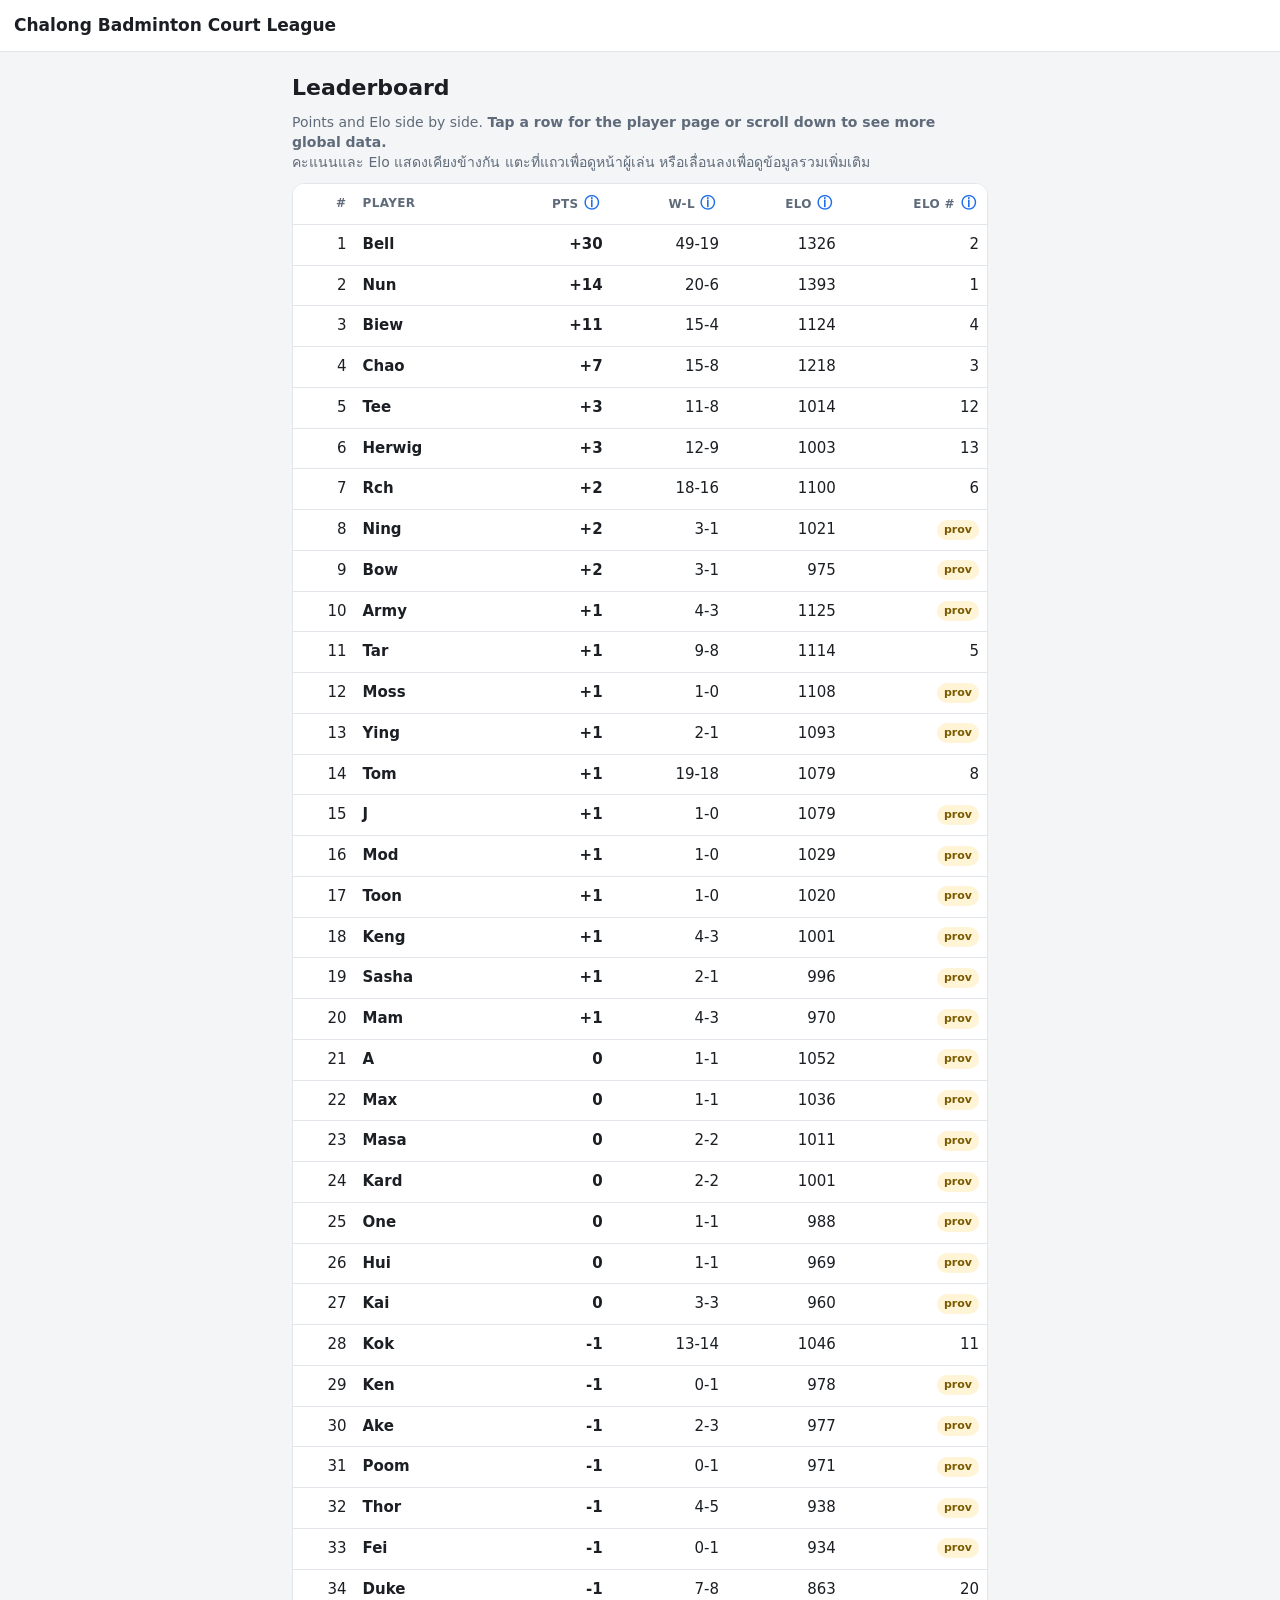
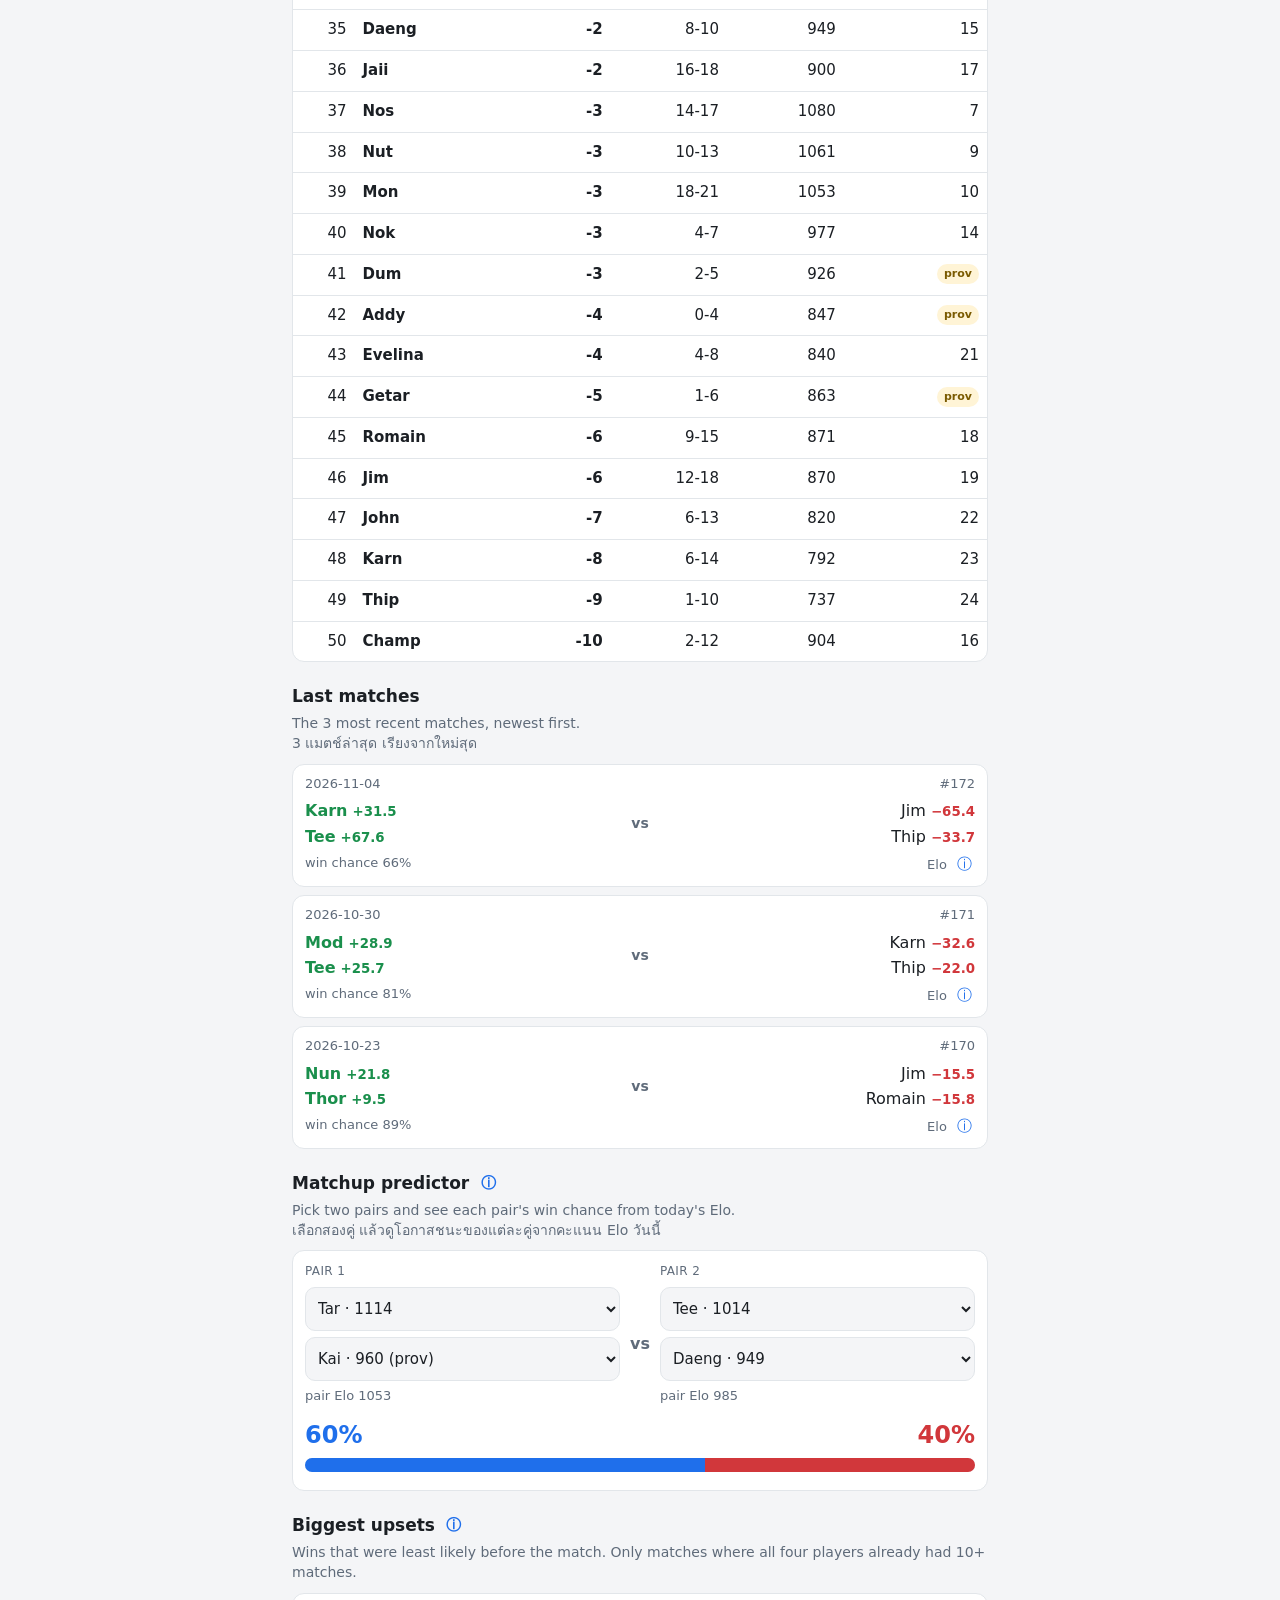
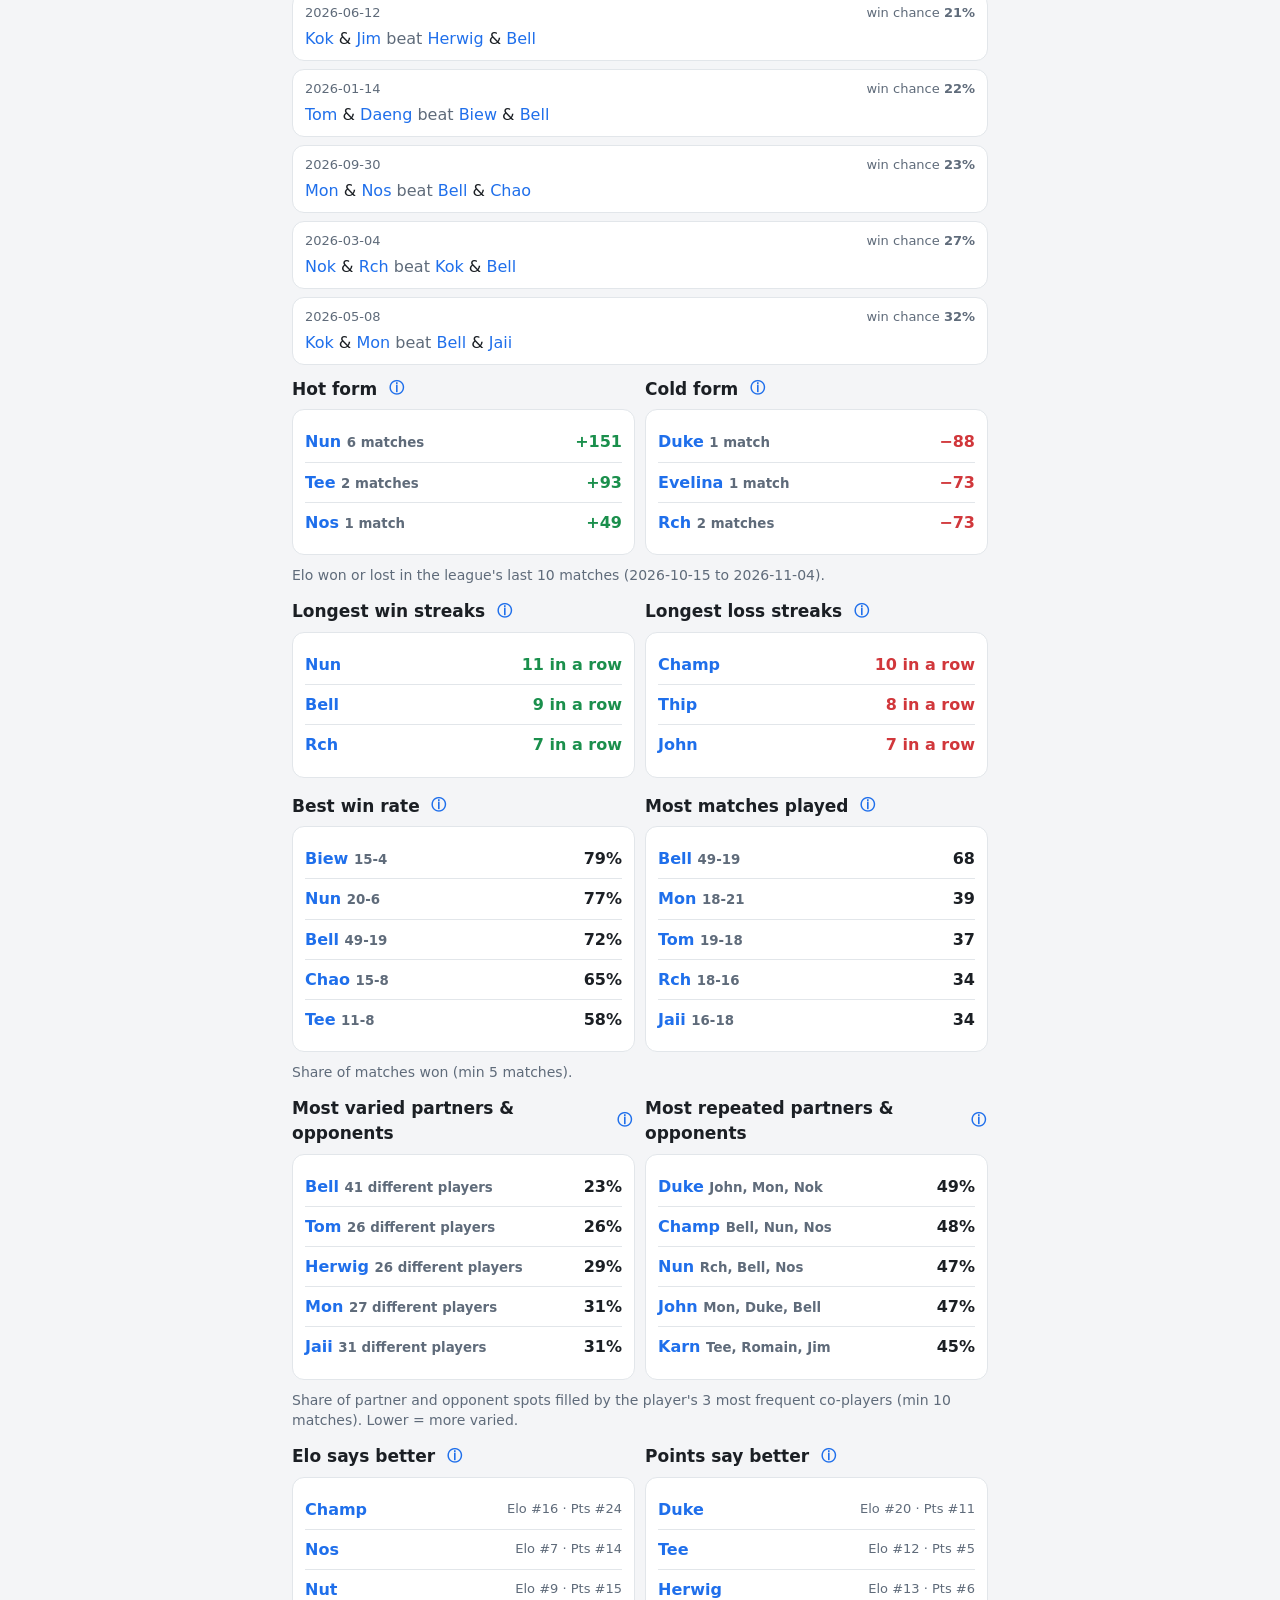
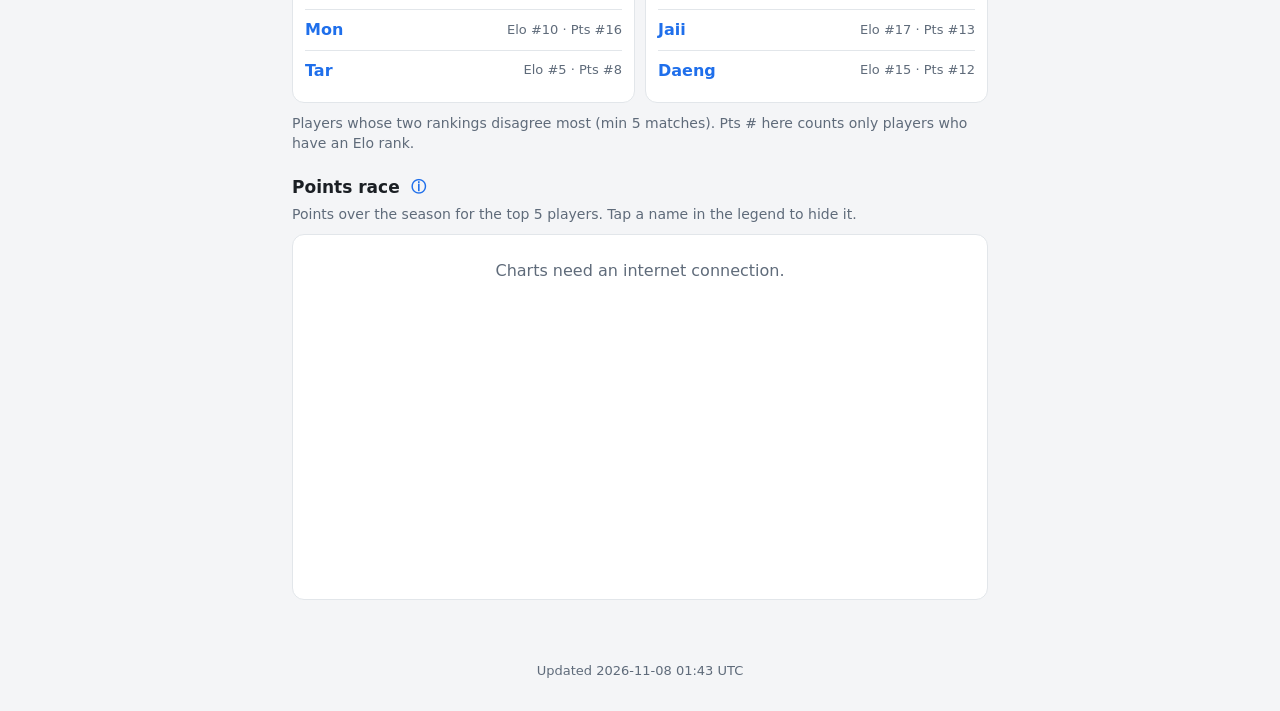
==== commit 4e3b7cf0: "s" ====
--- a/docs/index.html
+++ b/docs/index.html
@@ -182,7 +182,7 @@
 <footer class="foot">
   <span data-i18n="generated">Updated</span> <span id="generated-at"></span>
 </footer>
-<script id="data" type="application/json">{"generated_at":"2026-10-31 04:46 UTC","config":{"start_rating":1000.0,"level_prior_sd":225.0,"level_carry_weight":0.7,"level_carry_smooth":100.0,"k_new":48,"k_established":32,"k_new_until":5,"provisional_until":10,"min_opponent_matches":5,"form_length":10,"home_upsets":5,"home_last_matches":3,"top_streaks":3,"top_partners":5,"top_matches":3,"form_window":3,"form_global_matches":10,"min_rank_gap_matches":5,"top_win_rate":5,"min_win_rate_matches":5,"top_most_played":5,"min_variety_matches":10,"variety_top_n":3,"top_points_chart":5},"players":{"Bell":{"name":"Bell","matches":68,"wins":49,"losses":19,"win_rate":0.7205882352941176,"points":30,"elo":1326.5,"provisional":false,"streak_current":{"type":"L","len":1},"longest_win":9,"longest_loss":3,"form":["L","W","L","W","L","L","L","W","W","L"],"form_delta":34.4,"peak_elo":{"match_id":139,"date":"2026-09-04","value":1804.7},"low_elo":{"match_id":4,"date":"2026-01-14","value":950.5},"avg_opponent_elo":1045.9,"avg_partner_elo":1031.0,"elo_history":[{"match_id":1,"date":"2026-01-14","value":1057.2},{"match_id":2,"date":"2026-01-14","value":1105.3},{"match_id":4,"date":"2026-01-14","value":950.5},{"match_id":7,"date":"2026-01-16","value":993.7},{"match_id":8,"date":"2026-01-19","value":1055.5},{"match_id":9,"date":"2026-01-19","value":1116.4},{"match_id":11,"date":"2026-01-28","value":1176.2},{"match_id":12,"date":"2026-01-28","value":1236.4},{"match_id":15,"date":"2026-01-30","value":1296.7},{"match_id":17,"date":"2026-02-04","value":1369.7},{"match_id":18,"date":"2026-02-06","value":1415.5},{"match_id":19,"date":"2026-02-06","value":1484.8},{"match_id":21,"date":"2026-02-14","value":1391.2},{"match_id":22,"date":"2026-02-16","value":1436.0},{"match_id":23,"date":"2026-02-18","value":1285.7},{"match_id":24,"date":"2026-02-20","value":1159.0},{"match_id":25,"date":"2026-02-20","value":1184.1},{"match_id":26,"date":"2026-02-23","value":1232.3},{"match_id":29,"date":"2026-02-25","value":1262.6},{"match_id":30,"date":"2026-02-25","value":1293.0},{"match_id":31,"date":"2026-02-25","value":1164.8},{"match_id":34,"date":"2026-02-27","value":1073.0},{"match_id":37,"date":"2026-03-02","value":1124.5},{"match_id":39,"date":"2026-03-04","value":977.4},{"match_id":40,"date":"2026-03-06","value":1025.2},{"match_id":41,"date":"2026-03-06","value":1062.5},{"match_id":53,"date":"2026-03-27","value":1140.0},{"match_id":55,"date":"2026-03-30","value":1153.2},{"match_id":56,"date":"2026-03-30","value":1166.5},{"match_id":58,"date":"2026-04-03","value":1083.0},{"match_id":59,"date":"2026-04-03","value":1133.5},{"match_id":60,"date":"2026-04-06","value":1179.1},{"match_id":73,"date":"2026-05-04","value":1278.4},{"match_id":75,"date":"2026-05-08","value":1331.9},{"match_id":76,"date":"2026-05-08","value":1194.2},{"match_id":77,"date":"2026-05-08","value":1242.3},{"match_id":78,"date":"2026-05-11","value":1298.9},{"match_id":83,"date":"2026-06-10","value":1394.8},{"match_id":84,"date":"2026-06-12","value":1236.4},{"match_id":92,"date":"2026-06-29","value":1264.1},{"match_id":93,"date":"2026-07-01","value":1290.2},{"match_id":95,"date":"2026-07-03","value":1141.1},{"match_id":99,"date":"2026-07-17","value":1180.3},{"match_id":103,"date":"2026-07-20","value":1212.8},{"match_id":106,"date":"2026-07-27","value":1274.8},{"match_id":107,"date":"2026-07-27","value":1131.3},{"match_id":109,"date":"2026-07-29","value":1175.1},{"match_id":116,"date":"2026-08-07","value":1239.8},{"match_id":117,"date":"2026-08-10","value":1147.4},{"match_id":126,"date":"2026-08-21","value":1244.9},{"match_id":127,"date":"2026-08-21","value":1359.6},{"match_id":130,"date":"2026-08-24","value":1457.0},{"match_id":132,"date":"2026-08-24","value":1515.3},{"match_id":133,"date":"2026-08-24","value":1544.6},{"match_id":134,"date":"2026-08-24","value":1674.4},{"match_id":136,"date":"2026-09-02","value":1719.0},{"match_id":138,"date":"2026-09-02","value":1775.7},{"match_id":139,"date":"2026-09-04","value":1804.7},{"match_id":140,"date":"2026-09-07","value":1716.6},{"match_id":142,"date":"2026-09-10","value":1774.2},{"match_id":150,"date":"2026-09-23","value":1630.5},{"match_id":154,"date":"2026-09-28","value":1684.8},{"match_id":156,"date":"2026-09-30","value":1543.3},{"match_id":157,"date":"2026-09-30","value":1397.4},{"match_id":159,"date":"2026-09-30","value":1292.1},{"match_id":160,"date":"2026-10-05","value":1316.9},{"match_id":167,"date":"2026-10-23","value":1423.0},{"match_id":168,"date":"2026-10-23","value":1326.5}],"points_history":[{"match_id":1,"date":"2026-01-14","value":1},{"match_id":2,"date":"2026-01-14","value":2},{"match_id":4,"date":"2026-01-14","value":1},{"match_id":7,"date":"2026-01-16","value":2},{"match_id":8,"date":"2026-01-19","value":3},{"match_id":9,"date":"2026-01-19","value":4},{"match_id":11,"date":"2026-01-28","value":5},{"match_id":12,"date":"2026-01-28","value":6},{"match_id":15,"date":"2026-01-30","value":7},{"match_id":17,"date":"2026-02-04","value":8},{"match_id":18,"date":"2026-02-06","value":9},{"match_id":19,"date":"2026-02-06","value":10},{"match_id":21,"date":"2026-02-14","value":9},{"match_id":22,"date":"2026-02-16","value":10},{"match_id":23,"date":"2026-02-18","value":9},{"match_id":24,"date":"2026-02-20","value":8},{"match_id":25,"date":"2026-02-20","value":9},{"match_id":26,"date":"2026-02-23","value":10},{"match_id":29,"date":"2026-02-25","value":11},{"match_id":30,"date":"2026-02-25","value":12},{"match_id":31,"date":"2026-02-25","value":11},{"match_id":34,"date":"2026-02-27","value":10},{"match_id":37,"date":"2026-03-02","value":11},{"match_id":39,"date":"2026-03-04","value":10},{"match_id":40,"date":"2026-03-06","value":11},{"match_id":41,"date":"2026-03-06","value":12},{"match_id":53,"date":"2026-03-27","value":13},{"match_id":55,"date":"2026-03-30","value":14},{"match_id":56,"date":"2026-03-30","value":15},{"match_id":58,"date":"2026-04-03","value":14},{"match_id":59,"date":"2026-04-03","value":15},{"match_id":60,"date":"2026-04-06","value":16},{"match_id":73,"date":"2026-05-04","value":17},{"match_id":75,"date":"2026-05-08","value":18},{"match_id":76,"date":"2026-05-08","value":17},{"match_id":77,"date":"2026-05-08","value":18},{"match_id":78,"date":"2026-05-11","value":19},{"match_id":83,"date":"2026-06-10","value":20},{"match_id":84,"date":"2026-06-12","value":19},{"match_id":92,"date":"2026-06-29","value":20},{"match_id":93,"date":"2026-07-01","value":21},{"match_id":95,"date":"2026-07-03","value":20},{"match_id":99,"date":"2026-07-17","value":21},{"match_id":103,"date":"2026-07-20","value":22},{"match_id":106,"date":"2026-07-27","value":23},{"match_id":107,"date":"2026-07-27","value":22},{"match_id":109,"date":"2026-07-29","value":23},{"match_id":116,"date":"2026-08-07","value":24},{"match_id":117,"date":"2026-08-10","value":23},{"match_id":126,"date":"2026-08-21","value":24},{"match_id":127,"date":"2026-08-21","value":25},{"match_id":130,"date":"2026-08-24","value":26},{"match_id":132,"date":"2026-08-24","value":27},{"match_id":133,"date":"2026-08-24","value":28},{"match_id":134,"date":"2026-08-24","value":29},{"match_id":136,"date":"2026-09-02","value":30},{"match_id":138,"date":"2026-09-02","value":31},{"match_id":139,"date":"2026-09-04","value":32},{"match_id":140,"date":"2026-09-07","value":31},{"match_id":142,"date":"2026-09-10","value":32},{"match_id":150,"date":"2026-09-23","value":31},{"match_id":154,"date":"2026-09-28","value":32},{"match_id":156,"date":"2026-09-30","value":31},{"match_id":157,"date":"2026-09-30","value":30},{"match_id":159,"date":"2026-09-30","value":29},{"match_id":160,"date":"2026-10-05","value":30},{"match_id":167,"date":"2026-10-23","value":31},{"match_id":168,"date":"2026-10-23","value":30}],"partners":[{"name":"Biew","matches":11,"wins":10,"win_rate":0.9090909090909091,"expected_wins":8.470815051390636,"diff":1.5291849486093643},{"name":"Jaii","matches":8,"wins":6,"win_rate":0.75,"expected_wins":5.078438645932857,"diff":0.9215613540671432},{"name":"Daeng","matches":5,"wins":4,"win_rate":0.8,"expected_wins":3.3257664296795673,"diff":0.6742335703204327},{"name":"Chao","matches":5,"wins":2,"win_rate":0.4,"expected_wins":3.7036252478480343,"diff":-1.7036252478480343},{"name":"Kok","matches":4,"wins":2,"win_rate":0.5,"expected_wins":2.9994112039654635,"diff":-0.9994112039654635}],"hardest_wins":[{"match_id":134,"p_now":0.3592},{"match_id":127,"p_now":0.4254},{"match_id":167,"p_now":0.4685}],"easiest_losses":[{"match_id":84,"p_now":0.7862},{"match_id":4,"p_now":0.7818},{"match_id":157,"p_now":0.774}],"most_faced":{"name":"Mon","matches":14,"wins":9,"losses":5,"win_rate":0.6428571428571429},"nemesis":{"name":"Nun","matches":11,"wins":5,"losses":6,"win_rate":0.45454545454545453},"victim":{"name":"Champ","matches":9,"wins":8,"losses":1,"win_rate":0.8888888888888888},"variety":{"distinct":41,"top":["Nos","Jaii","Mon"],"top_share":0.2304},"last_played":"2026-10-23","rank_points":1,"rank_elo":2},"Chao":{"name":"Chao","matches":23,"wins":15,"losses":8,"win_rate":0.6521739130434783,"points":7,"elo":1217.9,"provisional":false,"streak_current":{"type":"L","len":1},"longest_win":5,"longest_loss":2,"form":["W","W","W","L","W","L","L","W","W","L"],"form_delta":94.2,"peak_elo":{"match_id":105,"date":"2026-07-24","value":1290.5},"low_elo":{"match_id":17,"date":"2026-02-04","value":924.4},"avg_opponent_elo":1056.1,"avg_partner_elo":1120.7,"elo_history":[{"match_id":12,"date":"2026-01-28","value":938.8},{"match_id":16,"date":"2026-01-31","value":996.3},{"match_id":17,"date":"2026-02-04","value":924.4},{"match_id":29,"date":"2026-02-25","value":941.0},{"match_id":30,"date":"2026-02-25","value":957.5},{"match_id":61,"date":"2026-04-06","value":1002.7},{"match_id":69,"date":"2026-04-20","value":1070.7},{"match_id":73,"date":"2026-05-04","value":978.6},{"match_id":79,"date":"2026-05-12","value":993.0},{"match_id":80,"date":"2026-05-13","value":1055.5},{"match_id":83,"date":"2026-06-10","value":964.1},{"match_id":86,"date":"2026-06-12","value":1026.4},{"match_id":87,"date":"2026-06-13","value":1107.7},{"match_id":90,"date":"2026-06-29","value":1174.8},{"match_id":91,"date":"2026-06-29","value":1247.5},{"match_id":105,"date":"2026-07-24","value":1290.5},{"match_id":117,"date":"2026-08-10","value":1240.2},{"match_id":121,"date":"2026-08-10","value":1281.6},{"match_id":150,"date":"2026-09-23","value":1203.3},{"match_id":157,"date":"2026-09-30","value":1123.7},{"match_id":158,"date":"2026-09-30","value":1182.9},{"match_id":159,"date":"2026-09-30","value":1283.1},{"match_id":165,"date":"2026-10-21","value":1217.9}],"points_history":[{"match_id":12,"date":"2026-01-28","value":-1},{"match_id":16,"date":"2026-01-31","value":0},{"match_id":17,"date":"2026-02-04","value":-1},{"match_id":29,"date":"2026-02-25","value":0},{"match_id":30,"date":"2026-02-25","value":1},{"match_id":61,"date":"2026-04-06","value":2},{"match_id":69,"date":"2026-04-20","value":3},{"match_id":73,"date":"2026-05-04","value":2},{"match_id":79,"date":"2026-05-12","value":3},{"match_id":80,"date":"2026-05-13","value":4},{"match_id":83,"date":"2026-06-10","value":3},{"match_id":86,"date":"2026-06-12","value":4},{"match_id":87,"date":"2026-06-13","value":5},{"match_id":90,"date":"2026-06-29","value":6},{"match_id":91,"date":"2026-06-29","value":7},{"match_id":105,"date":"2026-07-24","value":8},{"match_id":117,"date":"2026-08-10","value":7},{"match_id":121,"date":"2026-08-10","value":8},{"match_id":150,"date":"2026-09-23","value":7},{"match_id":157,"date":"2026-09-30","value":6},{"match_id":158,"date":"2026-09-30","value":7},{"match_id":159,"date":"2026-09-30","value":8},{"match_id":165,"date":"2026-10-21","value":7}],"partners":[{"name":"Rch","matches":5,"wins":4,"win_rate":0.8,"expected_wins":3.092571472558796,"diff":0.907428527441204},{"name":"Bell","matches":5,"wins":2,"win_rate":0.4,"expected_wins":3.7036252478480343,"diff":-1.7036252478480343},{"name":"Tom","matches":2,"wins":2,"win_rate":1.0,"expected_wins":1.3002782385535108,"diff":0.6997217614464892},{"name":"Nut","matches":2,"wins":1,"win_rate":0.5,"expected_wins":0.9513694178831041,"diff":0.04863058211689586},{"name":"Nos","matches":2,"wins":1,"win_rate":0.5,"expected_wins":0.9539910385213106,"diff":0.04600896147868938}],"hardest_wins":[{"match_id":159,"p_now":0.4801},{"match_id":87,"p_now":0.5828},{"match_id":91,"p_now":0.6231}],"easiest_losses":[{"match_id":157,"p_now":0.774},{"match_id":150,"p_now":0.7619},{"match_id":73,"p_now":0.4905}],"most_faced":{"name":"Mon","matches":7,"wins":6,"losses":1,"win_rate":0.8571428571428571},"nemesis":{"name":"Bell","matches":5,"wins":1,"losses":4,"win_rate":0.2},"victim":{"name":"Mon","matches":7,"wins":6,"losses":1,"win_rate":0.8571428571428571},"variety":{"distinct":22,"top":["Bell","Rch","Mon"],"top_share":0.3623},"last_played":"2026-10-21","rank_points":4,"rank_elo":3},"Nun":{"name":"Nun","matches":26,"wins":20,"losses":6,"win_rate":0.7692307692307693,"points":14,"elo":1393.5,"provisional":false,"streak_current":{"type":"W","len":3},"longest_win":11,"longest_loss":4,"form":["W","W","W","W","W","W","L","W","W","W"],"form_delta":151.4,"peak_elo":{"match_id":117,"date":"2026-08-10","value":1445.1},"low_elo":{"match_id":14,"date":"2026-01-28","value":862.4},"avg_opponent_elo":1086.0,"avg_partner_elo":1029.1,"elo_history":[{"match_id":14,"date":"2026-01-28","value":862.4},{"match_id":21,"date":"2026-02-14","value":957.1},{"match_id":34,"date":"2026-02-27","value":1049.2},{"match_id":44,"date":"2026-03-13","value":1076.9},{"match_id":55,"date":"2026-03-30","value":1097.8},{"match_id":56,"date":"2026-03-30","value":1118.6},{"match_id":57,"date":"2026-04-03","value":1163.2},{"match_id":58,"date":"2026-04-03","value":1246.9},{"match_id":79,"date":"2026-05-12","value":1276.5},{"match_id":110,"date":"2026-07-30","value":1302.1},{"match_id":111,"date":"2026-07-30","value":1346.7},{"match_id":117,"date":"2026-08-10","value":1445.1},{"match_id":126,"date":"2026-08-21","value":1345.9},{"match_id":127,"date":"2026-08-21","value":1230.5},{"match_id":130,"date":"2026-08-24","value":1131.2},{"match_id":134,"date":"2026-08-24","value":1002.3},{"match_id":135,"date":"2026-08-29","value":1046.4},{"match_id":140,"date":"2026-09-07","value":1135.5},{"match_id":145,"date":"2026-09-14","value":1189.9},{"match_id":148,"date":"2026-09-14","value":1241.8},{"match_id":165,"date":"2026-10-21","value":1310.9},{"match_id":166,"date":"2026-10-21","value":1349.5},{"match_id":167,"date":"2026-10-23","value":1242.1},{"match_id":168,"date":"2026-10-23","value":1340.6},{"match_id":169,"date":"2026-10-23","value":1370.7},{"match_id":170,"date":"2026-10-23","value":1393.5}],"points_history":[{"match_id":14,"date":"2026-01-28","value":-1},{"match_id":21,"date":"2026-02-14","value":0},{"match_id":34,"date":"2026-02-27","value":1},{"match_id":44,"date":"2026-03-13","value":2},{"match_id":55,"date":"2026-03-30","value":3},{"match_id":56,"date":"2026-03-30","value":4},{"match_id":57,"date":"2026-04-03","value":5},{"match_id":58,"date":"2026-04-03","value":6},{"match_id":79,"date":"2026-05-12","value":7},{"match_id":110,"date":"2026-07-30","value":8},{"match_id":111,"date":"2026-07-30","value":9},{"match_id":117,"date":"2026-08-10","value":10},{"match_id":126,"date":"2026-08-21","value":9},{"match_id":127,"date":"2026-08-21","value":8},{"match_id":130,"date":"2026-08-24","value":7},{"match_id":134,"date":"2026-08-24","value":6},{"match_id":135,"date":"2026-08-29","value":7},{"match_id":140,"date":"2026-09-07","value":8},{"match_id":145,"date":"2026-09-14","value":9},{"match_id":148,"date":"2026-09-14","value":10},{"match_id":165,"date":"2026-10-21","value":11},{"match_id":166,"date":"2026-10-21","value":12},{"match_id":167,"date":"2026-10-23","value":11},{"match_id":168,"date":"2026-10-23","value":12},{"match_id":169,"date":"2026-10-23","value":13},{"match_id":170,"date":"2026-10-23","value":14}],"partners":[{"name":"Rch","matches":6,"wins":5,"win_rate":0.8333333333333334,"expected_wins":4.096891926229644,"diff":0.9031080737703556},{"name":"Kard","matches":3,"wins":2,"win_rate":0.6666666666666666,"expected_wins":1.5755004048951307,"diff":0.42449959510486934},{"name":"Dum","matches":3,"wins":1,"win_rate":0.3333333333333333,"expected_wins":1.7614273869491277,"diff":-0.7614273869491277},{"name":"Tom","matches":2,"wins":2,"win_rate":1.0,"expected_wins":1.4647571098122343,"diff":0.5352428901877657},{"name":"Romain","matches":2,"wins":2,"win_rate":1.0,"expected_wins":1.5956165322616678,"diff":0.4043834677383322}],"hardest_wins":[{"match_id":117,"p_now":0.5102},{"match_id":168,"p_now":0.5126},{"match_id":21,"p_now":0.5315}],"easiest_losses":[{"match_id":14,"p_now":0.6779},{"match_id":134,"p_now":0.6408},{"match_id":127,"p_now":0.5746}],"most_faced":{"name":"Bell","matches":11,"wins":6,"losses":5,"win_rate":0.5454545454545454},"nemesis":{"name":"Bell","matches":11,"wins":6,"losses":5,"win_rate":0.5454545454545454},"victim":{"name":"Champ","matches":6,"wins":5,"losses":1,"win_rate":0.8333333333333334},"variety":{"distinct":19,"top":["Rch","Bell","Nos"],"top_share":0.4744},"last_played":"2026-10-23","rank_points":2,"rank_elo":1},"Rch":{"name":"Rch","matches":34,"wins":18,"losses":16,"win_rate":0.5294117647058824,"points":2,"elo":1100.1,"provisional":false,"streak_current":{"type":"L","len":5},"longest_win":7,"longest_loss":5,"form":["L","W","L","L","W","L","L","L","L","L"],"form_delta":-122.0,"peak_elo":{"match_id":69,"date":"2026-04-20","value":1491.9},"low_elo":{"match_id":15,"date":"2026-01-30","value":1063.1},"avg_opponent_elo":1119.7,"avg_partner_elo":1137.1,"elo_history":[{"match_id":14,"date":"2026-01-28","value":1113.4},{"match_id":15,"date":"2026-01-30","value":1063.1},{"match_id":16,"date":"2026-01-31","value":1093.7},{"match_id":33,"date":"2026-02-27","value":1155.4},{"match_id":37,"date":"2026-03-02","value":1104.6},{"match_id":38,"date":"2026-03-03","value":1158.2},{"match_id":39,"date":"2026-03-04","value":1298.4},{"match_id":57,"date":"2026-04-03","value":1318.5},{"match_id":58,"date":"2026-04-03","value":1356.2},{"match_id":61,"date":"2026-04-06","value":1380.3},{"match_id":68,"date":"2026-04-20","value":1455.7},{"match_id":69,"date":"2026-04-20","value":1491.9},{"match_id":78,"date":"2026-05-11","value":1447.1},{"match_id":79,"date":"2026-05-12","value":1417.2},{"match_id":81,"date":"2026-05-25","value":1328.6},{"match_id":90,"date":"2026-06-29","value":1364.3},{"match_id":91,"date":"2026-06-29","value":1299.0},{"match_id":106,"date":"2026-07-27","value":1250.5},{"match_id":110,"date":"2026-07-30","value":1262.0},{"match_id":111,"date":"2026-07-30","value":1282.1},{"match_id":117,"date":"2026-08-10","value":1326.5},{"match_id":118,"date":"2026-08-10","value":1433.3},{"match_id":126,"date":"2026-08-21","value":1478.6},{"match_id":127,"date":"2026-08-21","value":1426.5},{"match_id":128,"date":"2026-08-21","value":1342.2},{"match_id":130,"date":"2026-08-24","value":1387.5},{"match_id":131,"date":"2026-08-24","value":1299.9},{"match_id":140,"date":"2026-09-07","value":1259.0},{"match_id":141,"date":"2026-09-07","value":1325.7},{"match_id":145,"date":"2026-09-14","value":1272.4},{"match_id":148,"date":"2026-09-14","value":1222.2},{"match_id":154,"date":"2026-09-28","value":1172.6},{"match_id":165,"date":"2026-10-21","value":1137.9},{"match_id":166,"date":"2026-10-21","value":1100.1}],"points_history":[{"match_id":14,"date":"2026-01-28","value":1},{"match_id":15,"date":"2026-01-30","value":0},{"match_id":16,"date":"2026-01-31","value":1},{"match_id":33,"date":"2026-02-27","value":2},{"match_id":37,"date":"2026-03-02","value":1},{"match_id":38,"date":"2026-03-03","value":2},{"match_id":39,"date":"2026-03-04","value":3},{"match_id":57,"date":"2026-04-03","value":4},{"match_id":58,"date":"2026-04-03","value":5},{"match_id":61,"date":"2026-04-06","value":6},{"match_id":68,"date":"2026-04-20","value":7},{"match_id":69,"date":"2026-04-20","value":8},{"match_id":78,"date":"2026-05-11","value":7},{"match_id":79,"date":"2026-05-12","value":6},{"match_id":81,"date":"2026-05-25","value":5},{"match_id":90,"date":"2026-06-29","value":6},{"match_id":91,"date":"2026-06-29","value":5},{"match_id":106,"date":"2026-07-27","value":4},{"match_id":110,"date":"2026-07-30","value":5},{"match_id":111,"date":"2026-07-30","value":6},{"match_id":117,"date":"2026-08-10","value":7},{"match_id":118,"date":"2026-08-10","value":8},{"match_id":126,"date":"2026-08-21","value":9},{"match_id":127,"date":"2026-08-21","value":8},{"match_id":128,"date":"2026-08-21","value":7},{"match_id":130,"date":"2026-08-24","value":8},{"match_id":131,"date":"2026-08-24","value":7},{"match_id":140,"date":"2026-09-07","value":6},{"match_id":141,"date":"2026-09-07","value":7},{"match_id":145,"date":"2026-09-14","value":6},{"match_id":148,"date":"2026-09-14","value":5},{"match_id":154,"date":"2026-09-28","value":4},{"match_id":165,"date":"2026-10-21","value":3},{"match_id":166,"date":"2026-10-21","value":2}],"partners":[{"name":"Nun","matches":6,"wins":5,"win_rate":0.8333333333333334,"expected_wins":4.096891926229644,"diff":0.9031080737703556},{"name":"Chao","matches":5,"wins":4,"win_rate":0.8,"expected_wins":3.092571472558796,"diff":0.907428527441204},{"name":"Tom","matches":4,"wins":0,"win_rate":0.0,"expected_wins":1.6914952134287813,"diff":-1.6914952134287813},{"name":"Bell","matches":3,"wins":2,"win_rate":0.6666666666666666,"expected_wins":1.4638833834355074,"diff":0.5361166165644926},{"name":"Mon","matches":3,"wins":2,"win_rate":0.6666666666666666,"expected_wins":1.8142035341786282,"diff":0.18579646582137177}],"hardest_wins":[{"match_id":39,"p_now":0.2665},{"match_id":14,"p_now":0.3221},{"match_id":118,"p_now":0.4553}],"easiest_losses":[{"match_id":127,"p_now":0.5746},{"match_id":131,"p_now":0.5584},{"match_id":128,"p_now":0.5378}],"most_faced":{"name":"Bell","matches":9,"wins":3,"losses":6,"win_rate":0.3333333333333333},"nemesis":{"name":"Bell","matches":9,"wins":3,"losses":6,"win_rate":0.3333333333333333},"victim":{"name":"Nut","matches":7,"wins":6,"losses":1,"win_rate":0.8571428571428571},"variety":{"distinct":23,"top":["Nun","Bell","Tom"],"top_share":0.3725},"last_played":"2026-10-21","rank_points":6,"rank_elo":6},"Biew":{"name":"Biew","matches":19,"wins":15,"losses":4,"win_rate":0.7894736842105263,"points":11,"elo":1122.5,"provisional":false,"streak_current":{"type":"W","len":1},"longest_win":6,"longest_loss":1,"form":["W","L","W","W","W","W","W","W","L","W"],"form_delta":-69.7,"peak_elo":{"match_id":160,"date":"2026-10-05","value":1203.9},"low_elo":{"match_id":27,"date":"2026-02-24","value":902.2},"avg_opponent_elo":983.8,"avg_partner_elo":1164.2,"elo_history":[{"match_id":4,"date":"2026-01-14","value":927.0},{"match_id":7,"date":"2026-01-16","value":947.4},{"match_id":12,"date":"2026-01-28","value":975.8},{"match_id":17,"date":"2026-02-04","value":1010.2},{"match_id":25,"date":"2026-02-20","value":1022.0},{"match_id":27,"date":"2026-02-24","value":902.2},{"match_id":28,"date":"2026-02-25","value":937.9},{"match_id":32,"date":"2026-02-25","value":1008.3},{"match_id":60,"date":"2026-04-06","value":1029.8},{"match_id":64,"date":"2026-04-17","value":1080.3},{"match_id":72,"date":"2026-05-04","value":961.8},{"match_id":78,"date":"2026-05-11","value":988.5},{"match_id":93,"date":"2026-07-01","value":1000.8},{"match_id":132,"date":"2026-08-24","value":1028.3},{"match_id":136,"date":"2026-09-02","value":1049.3},{"match_id":150,"date":"2026-09-23","value":1192.2},{"match_id":160,"date":"2026-10-05","value":1203.9},{"match_id":162,"date":"2026-10-15","value":1090.7},{"match_id":164,"date":"2026-10-16","value":1122.5}],"points_history":[{"match_id":4,"date":"2026-01-14","value":-1},{"match_id":7,"date":"2026-01-16","value":0},{"match_id":12,"date":"2026-01-28","value":1},{"match_id":17,"date":"2026-02-04","value":2},{"match_id":25,"date":"2026-02-20","value":3},{"match_id":27,"date":"2026-02-24","value":2},{"match_id":28,"date":"2026-02-25","value":3},{"match_id":32,"date":"2026-02-25","value":4},{"match_id":60,"date":"2026-04-06","value":5},{"match_id":64,"date":"2026-04-17","value":6},{"match_id":72,"date":"2026-05-04","value":5},{"match_id":78,"date":"2026-05-11","value":6},{"match_id":93,"date":"2026-07-01","value":7},{"match_id":132,"date":"2026-08-24","value":8},{"match_id":136,"date":"2026-09-02","value":9},{"match_id":150,"date":"2026-09-23","value":10},{"match_id":160,"date":"2026-10-05","value":11},{"match_id":162,"date":"2026-10-15","value":10},{"match_id":164,"date":"2026-10-16","value":11}],"partners":[{"name":"Bell","matches":11,"wins":10,"win_rate":0.9090909090909091,"expected_wins":8.470815051390636,"diff":1.5291849486093643},{"name":"Mon","matches":2,"wins":2,"win_rate":1.0,"expected_wins":1.5394760585776117,"diff":0.4605239414223883},{"name":"Masa","matches":1,"wins":1,"win_rate":1.0,"expected_wins":0.23814292707486392,"diff":0.761857072925136},{"name":"Jaii","matches":1,"wins":1,"win_rate":1.0,"expected_wins":0.645926408332693,"diff":0.354073591667307},{"name":"Tee","matches":1,"wins":1,"win_rate":1.0,"expected_wins":0.8141990231988467,"diff":0.18580097680115326}],"hardest_wins":[{"match_id":150,"p_now":0.2381},{"match_id":17,"p_now":0.6314},{"match_id":32,"p_now":0.6459}],"easiest_losses":[{"match_id":4,"p_now":0.7818},{"match_id":72,"p_now":0.6113},{"match_id":27,"p_now":0.5939}],"most_faced":{"name":"Tom","matches":4,"wins":2,"losses":2,"win_rate":0.5},"nemesis":null,"victim":null,"variety":{"distinct":24,"top":["Bell","Karn","Tom"],"top_share":0.3509},"last_played":"2026-10-16","rank_points":3,"rank_elo":4},"Army":{"name":"Army","matches":7,"wins":4,"losses":3,"win_rate":0.5714285714285714,"points":1,"elo":1122.0,"provisional":true,"streak_current":{"type":"L","len":2},"longest_win":4,"longest_loss":2,"form":["L","W","W","W","W","L","L"],"form_delta":-7.4,"peak_elo":{"match_id":120,"date":"2026-08-10","value":1212.5},"low_elo":{"match_id":60,"date":"2026-04-06","value":954.2},"avg_opponent_elo":1030.0,"avg_partner_elo":964.2,"elo_history":[{"match_id":60,"date":"2026-04-06","value":954.2},{"match_id":94,"date":"2026-07-03","value":1024.2},{"match_id":96,"date":"2026-07-06","value":1091.4},{"match_id":119,"date":"2026-08-10","value":1129.4},{"match_id":120,"date":"2026-08-10","value":1212.5},{"match_id":136,"date":"2026-09-02","value":1167.5},{"match_id":168,"date":"2026-10-23","value":1122.0}],"points_history":[{"match_id":60,"date":"2026-04-06","value":-1},{"match_id":94,"date":"2026-07-03","value":0},{"match_id":96,"date":"2026-07-06","value":1},{"match_id":119,"date":"2026-08-10","value":2},{"match_id":120,"date":"2026-08-10","value":3},{"match_id":136,"date":"2026-09-02","value":2},{"match_id":168,"date":"2026-10-23","value":1}],"partners":[{"name":"Tee","matches":2,"wins":2,"win_rate":1.0,"expected_wins":1.4375341388822735,"diff":0.5624658611177265},{"name":"Karn","matches":1,"wins":1,"win_rate":1.0,"expected_wins":0.5877952051119602,"diff":0.41220479488803985},{"name":"Romain","matches":1,"wins":1,"win_rate":1.0,"expected_wins":0.6637097730253213,"diff":0.3362902269746787},{"name":"Jim","matches":1,"wins":0,"win_rate":0.0,"expected_wins":0.22565608240054003,"diff":-0.22565608240054003},{"name":"Jaii","matches":1,"wins":0,"win_rate":0.0,"expected_wins":0.23018739920264963,"diff":-0.23018739920264963}],"hardest_wins":[{"match_id":120,"p_now":0.5878},{"match_id":94,"p_now":0.6355},{"match_id":96,"p_now":0.6637}],"easiest_losses":[{"match_id":168,"p_now":0.4874},{"match_id":60,"p_now":0.2302},{"match_id":136,"p_now":0.2257}],"most_faced":{"name":"Karn","matches":3,"wins":3,"losses":0,"win_rate":1.0},"nemesis":null,"victim":null,"variety":{"distinct":11,"top":["Karn","Tee","Bell"],"top_share":0.5238},"last_played":"2026-10-23","rank_points":10,"rank_elo":null},"Ning":{"name":"Ning","matches":4,"wins":3,"losses":1,"win_rate":0.75,"points":2,"elo":1020.5,"provisional":true,"streak_current":{"type":"L","len":1},"longest_win":3,"longest_loss":1,"form":["W","W","W","L"],"form_delta":-2.2,"peak_elo":{"match_id":99,"date":"2026-07-17","value":1084.0},"low_elo":{"match_id":156,"date":"2026-09-30","value":1020.5},"avg_opponent_elo":992.9,"avg_partner_elo":1265.0,"elo_history":[{"match_id":59,"date":"2026-04-03","value":1022.7},{"match_id":62,"date":"2026-04-09","value":1066.5},{"match_id":99,"date":"2026-07-17","value":1084.0},{"match_id":156,"date":"2026-09-30","value":1020.5}],"points_history":[{"match_id":59,"date":"2026-04-03","value":1},{"match_id":62,"date":"2026-04-09","value":2},{"match_id":99,"date":"2026-07-17","value":3},{"match_id":156,"date":"2026-09-30","value":2}],"partners":[{"name":"Bell","matches":3,"wins":2,"win_rate":0.6666666666666666,"expected_wins":2.257711949911064,"diff":-0.25771194991106405},{"name":"Nos","matches":1,"wins":1,"win_rate":1.0,"expected_wins":0.6216339960362817,"diff":0.37836600396371833}],"hardest_wins":[{"match_id":62,"p_now":0.6216},{"match_id":59,"p_now":0.7489},{"match_id":99,"p_now":0.8053}],"easiest_losses":[{"match_id":156,"p_now":0.7034}],"most_faced":{"name":"Mon","matches":2,"wins":1,"losses":1,"win_rate":0.5},"nemesis":null,"victim":null,"variety":{"distinct":7,"top":["Bell","Nos","Mon"],"top_share":0.6667},"last_played":"2026-09-30","rank_points":7,"rank_elo":null},"Tar":{"name":"Tar","matches":17,"wins":9,"losses":8,"win_rate":0.5294117647058824,"points":1,"elo":1113.8,"provisional":false,"streak_current":{"type":"L","len":1},"longest_win":6,"longest_loss":4,"form":["L","L","W","L","L","L","L","W","W","L"],"form_delta":115.6,"peak_elo":{"match_id":43,"date":"2026-03-12","value":1387.4},"low_elo":{"match_id":1,"date":"2026-01-14","value":943.8},"avg_opponent_elo":1031.0,"avg_partner_elo":972.3,"elo_history":[{"match_id":1,"date":"2026-01-14","value":943.8},{"match_id":5,"date":"2026-01-15","value":1041.2},{"match_id":10,"date":"2026-01-21","value":1107.9},{"match_id":33,"date":"2026-02-27","value":1176.7},{"match_id":35,"date":"2026-02-27","value":1270.8},{"match_id":36,"date":"2026-02-27","value":1335.2},{"match_id":43,"date":"2026-03-12","value":1387.4},{"match_id":53,"date":"2026-03-27","value":1324.6},{"match_id":63,"date":"2026-04-17","value":1231.9},{"match_id":67,"date":"2026-04-20","value":1294.4},{"match_id":73,"date":"2026-05-04","value":1243.5},{"match_id":85,"date":"2026-06-12","value":1130.7},{"match_id":86,"date":"2026-06-12","value":1066.6},{"match_id":87,"date":"2026-06-13","value":998.2},{"match_id":88,"date":"2026-06-22","value":1055.9},{"match_id":123,"date":"2026-08-12","value":1162.2},{"match_id":132,"date":"2026-08-24","value":1113.8}],"points_history":[{"match_id":1,"date":"2026-01-14","value":-1},{"match_id":5,"date":"2026-01-15","value":0},{"match_id":10,"date":"2026-01-21","value":1},{"match_id":33,"date":"2026-02-27","value":2},{"match_id":35,"date":"2026-02-27","value":3},{"match_id":36,"date":"2026-02-27","value":4},{"match_id":43,"date":"2026-03-12","value":5},{"match_id":53,"date":"2026-03-27","value":4},{"match_id":63,"date":"2026-04-17","value":3},{"match_id":67,"date":"2026-04-20","value":4},{"match_id":73,"date":"2026-05-04","value":3},{"match_id":85,"date":"2026-06-12","value":2},{"match_id":86,"date":"2026-06-12","value":1},{"match_id":87,"date":"2026-06-13","value":0},{"match_id":88,"date":"2026-06-22","value":1},{"match_id":123,"date":"2026-08-12","value":2},{"match_id":132,"date":"2026-08-24","value":1}],"partners":[{"name":"Jaii","matches":3,"wins":1,"win_rate":0.3333333333333333,"expected_wins":1.115144287893913,"diff":-0.11514428789391307},{"name":"Duke","matches":2,"wins":2,"win_rate":1.0,"expected_wins":1.17939880803571,"diff":0.8206011919642899},{"name":"Evelina","matches":2,"wins":2,"win_rate":1.0,"expected_wins":1.1975564137088535,"diff":0.8024435862911465},{"name":"Herwig","matches":2,"wins":2,"win_rate":1.0,"expected_wins":1.3962704908655312,"diff":0.6037295091344688},{"name":"Nos","matches":2,"wins":0,"win_rate":0.0,"expected_wins":0.6772292124074732,"diff":-0.6772292124074732}],"hardest_wins":[{"match_id":123,"p_now":0.4681},{"match_id":5,"p_now":0.5092},{"match_id":35,"p_now":0.5303}],"easiest_losses":[{"match_id":85,"p_now":0.5747},{"match_id":73,"p_now":0.4905},{"match_id":63,"p_now":0.4744}],"most_faced":{"name":"Jaii","matches":5,"wins":2,"losses":3,"win_rate":0.4},"nemesis":null,"victim":null,"variety":{"distinct":22,"top":["Jaii","Bell","Evelina"],"top_share":0.3137},"last_played":"2026-08-24","rank_points":11,"rank_elo":5},"Tom":{"name":"Tom","matches":37,"wins":19,"losses":18,"win_rate":0.5135135135135135,"points":1,"elo":1080.8,"provisional":false,"streak_current":{"type":"W","len":4},"longest_win":4,"longest_loss":5,"form":["L","L","L","L","W","L","W","W","W","W"],"form_delta":73.2,"peak_elo":{"match_id":107,"date":"2026-07-27","value":1357.2},"low_elo":{"match_id":49,"date":"2026-03-18","value":834.4},"avg_opponent_elo":1046.7,"avg_partner_elo":1010.6,"elo_history":[{"match_id":3,"date":"2026-01-14","value":1060.8},{"match_id":4,"date":"2026-01-14","value":1211.0},{"match_id":5,"date":"2026-01-15","value":1116.7},{"match_id":6,"date":"2026-01-16","value":1011.2},{"match_id":7,"date":"2026-01-16","value":969.3},{"match_id":19,"date":"2026-02-06","value":914.2},{"match_id":49,"date":"2026-03-18","value":834.4},{"match_id":54,"date":"2026-03-27","value":877.4},{"match_id":63,"date":"2026-04-17","value":953.7},{"match_id":69,"date":"2026-04-20","value":896.2},{"match_id":72,"date":"2026-05-04","value":1018.6},{"match_id":74,"date":"2026-05-08","value":1112.7},{"match_id":78,"date":"2026-05-11","value":1074.2},{"match_id":86,"date":"2026-06-12","value":1106.0},{"match_id":87,"date":"2026-06-13","value":1052.8},{"match_id":90,"date":"2026-06-29","value":994.7},{"match_id":91,"date":"2026-06-29","value":1031.8},{"match_id":94,"date":"2026-07-03","value":958.6},{"match_id":95,"date":"2026-07-03","value":1103.4},{"match_id":97,"date":"2026-07-10","value":1165.9},{"match_id":98,"date":"2026-07-15","value":1208.1},{"match_id":100,"date":"2026-07-17","value":1282.2},{"match_id":106,"date":"2026-07-27","value":1240.5},{"match_id":107,"date":"2026-07-27","value":1357.2},{"match_id":108,"date":"2026-07-29","value":1230.2},{"match_id":114,"date":"2026-08-07","value":1282.9},{"match_id":128,"date":"2026-08-21","value":1210.5},{"match_id":131,"date":"2026-08-24","value":1135.3},{"match_id":135,"date":"2026-08-29","value":1092.6},{"match_id":138,"date":"2026-09-02","value":1037.4},{"match_id":141,"date":"2026-09-07","value":959.7},{"match_id":146,"date":"2026-09-14","value":1020.0},{"match_id":147,"date":"2026-09-14","value":924.8},{"match_id":152,"date":"2026-09-25","value":1007.6},{"match_id":154,"date":"2026-09-28","value":1032.5},{"match_id":165,"date":"2026-10-21","value":1063.5},{"match_id":166,"date":"2026-10-21","value":1080.8}],"points_history":[{"match_id":3,"date":"2026-01-14","value":1},{"match_id":4,"date":"2026-01-14","value":2},{"match_id":5,"date":"2026-01-15","value":1},{"match_id":6,"date":"2026-01-16","value":0},{"match_id":7,"date":"2026-01-16","value":-1},{"match_id":19,"date":"2026-02-06","value":-2},{"match_id":49,"date":"2026-03-18","value":-3},{"match_id":54,"date":"2026-03-27","value":-2},{"match_id":63,"date":"2026-04-17","value":-1},{"match_id":69,"date":"2026-04-20","value":-2},{"match_id":72,"date":"2026-05-04","value":-1},{"match_id":74,"date":"2026-05-08","value":0},{"match_id":78,"date":"2026-05-11","value":-1},{"match_id":86,"date":"2026-06-12","value":0},{"match_id":87,"date":"2026-06-13","value":-1},{"match_id":90,"date":"2026-06-29","value":-2},{"match_id":91,"date":"2026-06-29","value":-1},{"match_id":94,"date":"2026-07-03","value":-2},{"match_id":95,"date":"2026-07-03","value":-1},{"match_id":97,"date":"2026-07-10","value":0},{"match_id":98,"date":"2026-07-15","value":1},{"match_id":100,"date":"2026-07-17","value":2},{"match_id":106,"date":"2026-07-27","value":1},{"match_id":107,"date":"2026-07-27","value":2},{"match_id":108,"date":"2026-07-29","value":1},{"match_id":114,"date":"2026-08-07","value":2},{"match_id":128,"date":"2026-08-21","value":1},{"match_id":131,"date":"2026-08-24","value":0},{"match_id":135,"date":"2026-08-29","value":-1},{"match_id":138,"date":"2026-09-02","value":-2},{"match_id":141,"date":"2026-09-07","value":-3},{"match_id":146,"date":"2026-09-14","value":-2},{"match_id":147,"date":"2026-09-14","value":-3},{"match_id":152,"date":"2026-09-25","value":-2},{"match_id":154,"date":"2026-09-28","value":-1},{"match_id":165,"date":"2026-10-21","value":0},{"match_id":166,"date":"2026-10-21","value":1}],"partners":[{"name":"Daeng","matches":5,"wins":2,"win_rate":0.4,"expected_wins":2.159686011297314,"diff":-0.15968601129731397},{"name":"Mon","matches":5,"wins":2,"win_rate":0.4,"expected_wins":2.3467232435793948,"diff":-0.34672324357939477},{"name":"Rch","matches":4,"wins":0,"win_rate":0.0,"expected_wins":1.6914952134287813,"diff":-1.6914952134287813},{"name":"Jim","matches":3,"wins":2,"win_rate":0.6666666666666666,"expected_wins":1.5932364473398564,"diff":0.40676355266014363},{"name":"Karn","matches":3,"wins":1,"win_rate":0.3333333333333333,"expected_wins":1.6279595235961533,"diff":-0.6279595235961533}],"hardest_wins":[{"match_id":4,"p_now":0.2182},{"match_id":95,"p_now":0.2626},{"match_id":107,"p_now":0.2849}],"easiest_losses":[{"match_id":108,"p_now":0.6317},{"match_id":131,"p_now":0.5584},{"match_id":6,"p_now":0.5493}],"most_faced":{"name":"Bell","matches":8,"wins":3,"losses":5,"win_rate":0.375},"nemesis":{"name":"Nut","matches":5,"wins":1,"losses":4,"win_rate":0.2},"victim":{"name":"Jim","matches":6,"wins":4,"losses":2,"win_rate":0.6666666666666666},"variety":{"distinct":26,"top":["Rch","Bell","Jim"],"top_share":0.2613},"last_played":"2026-10-21","rank_points":14,"rank_elo":7},"Mam":{"name":"Mam","matches":7,"wins":4,"losses":3,"win_rate":0.5714285714285714,"points":1,"elo":970.3,"provisional":true,"streak_current":{"type":"W","len":1},"longest_win":2,"longest_loss":2,"form":["W","W","L","L","W","L","W"],"form_delta":11.0,"peak_elo":{"match_id":40,"date":"2026-03-06","value":1053.8},"low_elo":{"match_id":50,"date":"2026-03-18","value":891.7},"avg_opponent_elo":979.8,"avg_partner_elo":1110.2,"elo_history":[{"match_id":36,"date":"2026-02-27","value":1032.6},{"match_id":40,"date":"2026-03-06","value":1053.8},{"match_id":41,"date":"2026-03-06","value":1021.0},{"match_id":42,"date":"2026-03-09","value":959.3},{"match_id":44,"date":"2026-03-13","value":971.5},{"match_id":50,"date":"2026-03-18","value":891.7},{"match_id":51,"date":"2026-03-20","value":970.3}],"points_history":[{"match_id":36,"date":"2026-02-27","value":1},{"match_id":40,"date":"2026-03-06","value":2},{"match_id":41,"date":"2026-03-06","value":1},{"match_id":42,"date":"2026-03-09","value":0},{"match_id":44,"date":"2026-03-13","value":1},{"match_id":50,"date":"2026-03-18","value":0},{"match_id":51,"date":"2026-03-20","value":1}],"partners":[{"name":"Nok","matches":1,"wins":1,"win_rate":1.0,"expected_wins":0.44792848597561336,"diff":0.5520715140243866},{"name":"Tar","matches":1,"wins":1,"win_rate":1.0,"expected_wins":0.6673108573791376,"diff":0.33268914262086235},{"name":"Bell","matches":1,"wins":1,"win_rate":1.0,"expected_wins":0.7629208089217243,"diff":0.2370791910782757},{"name":"Nun","matches":1,"wins":1,"win_rate":1.0,"expected_wins":0.8631498060116991,"diff":0.1368501939883009},{"name":"Champ","matches":1,"wins":0,"win_rate":0.0,"expected_wins":0.18467721028650896,"diff":-0.18467721028650896}],"hardest_wins":[{"match_id":51,"p_now":0.4479},{"match_id":36,"p_now":0.6673},{"match_id":40,"p_now":0.7629}],"easiest_losses":[{"match_id":42,"p_now":0.6012},{"match_id":50,"p_now":0.5617},{"match_id":41,"p_now":0.1847}],"most_faced":{"name":"Champ","matches":2,"wins":2,"losses":0,"win_rate":1.0},"nemesis":null,"victim":null,"variety":{"distinct":14,"top":["Champ","Ake","Bell"],"top_share":0.3333},"last_played":"2026-03-20","rank_points":20,"rank_elo":null},"Ying":{"name":"Ying","matches":3,"wins":2,"losses":1,"win_rate":0.6666666666666666,"points":1,"elo":1092.9,"provisional":true,"streak_current":{"type":"W","len":1},"longest_win":1,"longest_loss":1,"form":["W","L","W"],"form_delta":92.9,"peak_elo":{"match_id":125,"date":"2026-08-17","value":1092.9},"low_elo":{"match_id":123,"date":"2026-08-12","value":984.8},"avg_opponent_elo":984.7,"avg_partner_elo":888.9,"elo_history":[{"match_id":102,"date":"2026-07-20","value":1085.8},{"match_id":123,"date":"2026-08-12","value":984.8},{"match_id":125,"date":"2026-08-17","value":1092.9}],"points_history":[{"match_id":102,"date":"2026-07-20","value":1},{"match_id":123,"date":"2026-08-12","value":0},{"match_id":125,"date":"2026-08-17","value":1}],"partners":[{"name":"Romain","matches":1,"wins":1,"win_rate":1.0,"expected_wins":0.4562088861396427,"diff":0.5437911138603573},{"name":"John","matches":1,"wins":1,"win_rate":1.0,"expected_wins":0.5719371444790828,"diff":0.42806285552091716},{"name":"Nok","matches":1,"wins":0,"win_rate":0.0,"expected_wins":0.5318824368396768,"diff":-0.5318824368396768}],"hardest_wins":[{"match_id":125,"p_now":0.4562},{"match_id":102,"p_now":0.5719}],"easiest_losses":[{"match_id":123,"p_now":0.5319}],"most_faced":{"name":"Duke","matches":2,"wins":1,"losses":1,"win_rate":0.5},"nemesis":null,"victim":null,"variety":{"distinct":8,"top":["Duke","Herwig","John"],"top_share":0.4444},"last_played":"2026-08-17","rank_points":13,"rank_elo":null},"Toon":{"name":"Toon","matches":1,"wins":1,"losses":0,"win_rate":1.0,"points":1,"elo":1020.1,"provisional":true,"streak_current":{"type":"W","len":1},"longest_win":1,"longest_loss":0,"form":["W"],"form_delta":null,"peak_elo":{"match_id":22,"date":"2026-02-16","value":1020.1},"low_elo":{"match_id":22,"date":"2026-02-16","value":1020.1},"avg_opponent_elo":1000.5,"avg_partner_elo":1326.5,"elo_history":[{"match_id":22,"date":"2026-02-16","value":1020.1}],"points_history":[{"match_id":22,"date":"2026-02-16","value":1}],"partners":[{"name":"Bell","matches":1,"wins":1,"win_rate":1.0,"expected_wins":0.7773953363098204,"diff":0.22260466369017962}],"hardest_wins":[{"match_id":22,"p_now":0.7774}],"easiest_losses":[],"most_faced":{"name":"Herwig","matches":1,"wins":1,"losses":0,"win_rate":1.0},"nemesis":null,"victim":null,"variety":{"distinct":3,"top":["Bell","Herwig","Keng"],"top_share":1.0},"last_played":"2026-02-16","rank_points":17,"rank_elo":null},"Moss":{"name":"Moss","matches":1,"wins":1,"losses":0,"win_rate":1.0,"points":1,"elo":1108.2,"provisional":true,"streak_current":{"type":"W","len":1},"longest_win":1,"longest_loss":0,"form":["W"],"form_delta":null,"peak_elo":{"match_id":31,"date":"2026-02-25","value":1108.2},"low_elo":{"match_id":31,"date":"2026-02-25","value":1108.2},"avg_opponent_elo":1114.0,"avg_partner_elo":1060.3,"elo_history":[{"match_id":31,"date":"2026-02-25","value":1108.2}],"points_history":[{"match_id":31,"date":"2026-02-25","value":1}],"partners":[{"name":"Nut","matches":1,"wins":1,"win_rate":1.0,"expected_wins":0.36674521320757747,"diff":0.6332547867924225}],"hardest_wins":[{"match_id":31,"p_now":0.3667}],"easiest_losses":[],"most_faced":{"name":"Bell","matches":1,"wins":1,"losses":0,"win_rate":1.0},"nemesis":null,"victim":null,"variety":{"distinct":3,"top":["Bell","Jaii","Nut"],"top_share":1.0},"last_played":"2026-02-25","rank_points":12,"rank_elo":null},"J":{"name":"J","matches":1,"wins":1,"losses":0,"win_rate":1.0,"points":1,"elo":1077.7,"provisional":true,"streak_current":{"type":"W","len":1},"longest_win":1,"longest_loss":0,"form":["W"],"form_delta":null,"peak_elo":{"match_id":52,"date":"2026-03-21","value":1077.7},"low_elo":{"match_id":52,"date":"2026-03-21","value":1077.7},"avg_opponent_elo":982.6,"avg_partner_elo":987.2,"elo_history":[{"match_id":52,"date":"2026-03-21","value":1077.7}],"points_history":[{"match_id":52,"date":"2026-03-21","value":1}],"partners":[{"name":"One","matches":1,"wins":1,"win_rate":1.0,"expected_wins":0.5798216558466494,"diff":0.42017834415335065}],"hardest_wins":[{"match_id":52,"p_now":0.5798}],"easiest_losses":[],"most_faced":{"name":"Herwig","matches":1,"wins":1,"losses":0,"win_rate":1.0},"nemesis":null,"victim":null,"variety":{"distinct":3,"top":["Herwig","Hui","One"],"top_share":1.0},"last_played":"2026-03-21","rank_points":15,"rank_elo":null},"Jim":{"name":"Jim","matches":29,"wins":12,"losses":17,"win_rate":0.41379310344827586,"points":-5,"elo":887.5,"provisional":false,"streak_current":{"type":"L","len":2},"longest_win":3,"longest_loss":4,"form":["L","W","W","L","L","L","W","W","L","L"],"form_delta":66.7,"peak_elo":{"match_id":108,"date":"2026-07-29","value":1087.6},"low_elo":{"match_id":161,"date":"2026-10-05","value":763.2},"avg_opponent_elo":993.4,"avg_partner_elo":990.1,"elo_history":[{"match_id":3,"date":"2026-01-14","value":956.4},{"match_id":6,"date":"2026-01-16","value":1008.7},{"match_id":10,"date":"2026-01-21","value":963.0},{"match_id":11,"date":"2026-01-28","value":989.2},{"match_id":84,"date":"2026-06-12","value":1065.0},{"match_id":97,"date":"2026-07-10","value":1015.7},{"match_id":98,"date":"2026-07-15","value":976.0},{"match_id":100,"date":"2026-07-17","value":918.9},{"match_id":101,"date":"2026-07-17","value":953.2},{"match_id":104,"date":"2026-07-22","value":989.7},{"match_id":108,"date":"2026-07-29","value":1087.6},{"match_id":109,"date":"2026-07-29","value":1066.8},{"match_id":113,"date":"2026-08-03","value":984.5},{"match_id":114,"date":"2026-08-07","value":1009.6},{"match_id":115,"date":"2026-08-07","value":941.1},{"match_id":121,"date":"2026-08-10","value":959.6},{"match_id":124,"date":"2026-08-14","value":918.6},{"match_id":136,"date":"2026-09-02","value":897.8},{"match_id":138,"date":"2026-09-02","value":871.5},{"match_id":149,"date":"2026-09-18","value":821.1},{"match_id":151,"date":"2026-09-23","value":851.8},{"match_id":152,"date":"2026-09-25","value":891.2},{"match_id":158,"date":"2026-09-30","value":862.7},{"match_id":159,"date":"2026-09-30","value":816.5},{"match_id":161,"date":"2026-10-05","value":763.2},{"match_id":162,"date":"2026-10-15","value":820.7},{"match_id":163,"date":"2026-10-15","value":922.6},{"match_id":169,"date":"2026-10-23","value":904.8},{"match_id":170,"date":"2026-10-23","value":887.5}],"points_history":[{"match_id":3,"date":"2026-01-14","value":-1},{"match_id":6,"date":"2026-01-16","value":0},{"match_id":10,"date":"2026-01-21","value":-1},{"match_id":11,"date":"2026-01-28","value":0},{"match_id":84,"date":"2026-06-12","value":1},{"match_id":97,"date":"2026-07-10","value":0},{"match_id":98,"date":"2026-07-15","value":-1},{"match_id":100,"date":"2026-07-17","value":-2},{"match_id":101,"date":"2026-07-17","value":-1},{"match_id":104,"date":"2026-07-22","value":0},{"match_id":108,"date":"2026-07-29","value":1},{"match_id":109,"date":"2026-07-29","value":0},{"match_id":113,"date":"2026-08-03","value":-1},{"match_id":114,"date":"2026-08-07","value":0},{"match_id":115,"date":"2026-08-07","value":-1},{"match_id":121,"date":"2026-08-10","value":0},{"match_id":124,"date":"2026-08-14","value":-1},{"match_id":136,"date":"2026-09-02","value":-2},{"match_id":138,"date":"2026-09-02","value":-3},{"match_id":149,"date":"2026-09-18","value":-4},{"match_id":151,"date":"2026-09-23","value":-3},{"match_id":152,"date":"2026-09-25","value":-2},{"match_id":158,"date":"2026-09-30","value":-3},{"match_id":159,"date":"2026-09-30","value":-4},{"match_id":161,"date":"2026-10-05","value":-5},{"match_id":162,"date":"2026-10-15","value":-4},{"match_id":163,"date":"2026-10-15","value":-3},{"match_id":169,"date":"2026-10-23","value":-4},{"match_id":170,"date":"2026-10-23","value":-5}],"partners":[{"name":"Romain","matches":6,"wins":1,"win_rate":0.16666666666666666,"expected_wins":1.7479866715442085,"diff":-0.7479866715442085},{"name":"Herwig","matches":4,"wins":3,"win_rate":0.75,"expected_wins":2.2054763895070315,"diff":0.7945236104929685},{"name":"Tom","matches":3,"wins":2,"win_rate":0.6666666666666666,"expected_wins":1.5932364473398564,"diff":0.40676355266014363},{"name":"Thip","matches":2,"wins":1,"win_rate":0.5,"expected_wins":0.7478538784242963,"diff":0.2521461215757037},{"name":"Bell","matches":2,"wins":1,"win_rate":0.5,"expected_wins":1.2245994482819835,"diff":-0.22459944828198353}],"hardest_wins":[{"match_id":84,"p_now":0.2138},{"match_id":108,"p_now":0.3683},{"match_id":162,"p_now":0.4393}],"easiest_losses":[{"match_id":115,"p_now":0.6618},{"match_id":159,"p_now":0.5199},{"match_id":113,"p_now":0.436}],"most_faced":{"name":"Romain","matches":8,"wins":4,"losses":4,"win_rate":0.5},"nemesis":{"name":"Tom","matches":6,"wins":2,"losses":4,"win_rate":0.3333333333333333},"victim":{"name":"Karn","matches":5,"wins":3,"losses":2,"win_rate":0.6},"variety":{"distinct":28,"top":["Romain","Tom","Bell"],"top_share":0.3333},"last_played":"2026-10-23","rank_points":44,"rank_elo":18},"Tee":{"name":"Tee","matches":18,"wins":10,"losses":8,"win_rate":0.5555555555555556,"points":2,"elo":992.2,"provisional":false,"streak_current":{"type":"W","len":1},"longest_win":4,"longest_loss":2,"form":["W","L","W","L","W","W","W","W","L","W"],"form_delta":41.5,"peak_elo":{"match_id":46,"date":"2026-03-16","value":1050.9},"low_elo":{"match_id":120,"date":"2026-08-10","value":689.5},"avg_opponent_elo":939.7,"avg_partner_elo":942.8,"elo_history":[{"match_id":28,"date":"2026-02-25","value":1018.5},{"match_id":35,"date":"2026-02-27","value":951.3},{"match_id":46,"date":"2026-03-16","value":1050.9},{"match_id":68,"date":"2026-04-20","value":1001.8},{"match_id":70,"date":"2026-04-24","value":927.2},{"match_id":94,"date":"2026-07-03","value":963.4},{"match_id":96,"date":"2026-07-06","value":896.7},{"match_id":105,"date":"2026-07-24","value":853.7},{"match_id":109,"date":"2026-07-29","value":873.2},{"match_id":115,"date":"2026-08-07","value":748.9},{"match_id":119,"date":"2026-08-10","value":768.6},{"match_id":120,"date":"2026-08-10","value":689.5},{"match_id":122,"date":"2026-08-10","value":812.1},{"match_id":129,"date":"2026-08-22","value":894.0},{"match_id":137,"date":"2026-09-02","value":950.7},{"match_id":149,"date":"2026-09-18","value":993.0},{"match_id":160,"date":"2026-10-05","value":968.2},{"match_id":171,"date":"2026-10-30","value":992.2}],"points_history":[{"match_id":28,"date":"2026-02-25","value":1},{"match_id":35,"date":"2026-02-27","value":0},{"match_id":46,"date":"2026-03-16","value":1},{"match_id":68,"date":"2026-04-20","value":0},{"match_id":70,"date":"2026-04-24","value":-1},{"match_id":94,"date":"2026-07-03","value":0},{"match_id":96,"date":"2026-07-06","value":-1},{"match_id":105,"date":"2026-07-24","value":-2},{"match_id":109,"date":"2026-07-29","value":-1},{"match_id":115,"date":"2026-08-07","value":-2},{"match_id":119,"date":"2026-08-10","value":-1},{"match_id":120,"date":"2026-08-10","value":-2},{"match_id":122,"date":"2026-08-10","value":-1},{"match_id":129,"date":"2026-08-22","value":0},{"match_id":137,"date":"2026-09-02","value":1},{"match_id":149,"date":"2026-09-18","value":2},{"match_id":160,"date":"2026-10-05","value":1},{"match_id":171,"date":"2026-10-30","value":2}],"partners":[{"name":"Karn","matches":5,"wins":1,"win_rate":0.2,"expected_wins":1.4368762403928033,"diff":-0.43687624039280326},{"name":"Army","matches":2,"wins":2,"win_rate":1.0,"expected_wins":1.4375341388822735,"diff":0.5624658611177265},{"name":"Evelina","matches":1,"wins":1,"win_rate":1.0,"expected_wins":0.48759712200266575,"diff":0.5124028779973342},{"name":"John","matches":1,"wins":1,"win_rate":1.0,"expected_wins":0.5821314623942497,"diff":0.41786853760575027},{"name":"Masa","matches":1,"wins":1,"win_rate":1.0,"expected_wins":0.6749181083601656,"diff":0.32508189163983436}],"hardest_wins":[{"match_id":122,"p_now":0.3826},{"match_id":46,"p_now":0.4876},{"match_id":129,"p_now":0.5821}],"easiest_losses":[{"match_id":115,"p_now":0.6618},{"match_id":35,"p_now":0.4697},{"match_id":68,"p_now":0.4349}],"most_faced":{"name":"Karn","matches":6,"wins":4,"losses":2,"win_rate":0.6666666666666666},"nemesis":null,"victim":null,"variety":{"distinct":25,"top":["Karn","Army","Herwig"],"top_share":0.3519},"last_played":"2026-10-30","rank_points":8,"rank_elo":13},"Evelina":{"name":"Evelina","matches":12,"wins":4,"losses":8,"win_rate":0.3333333333333333,"points":-4,"elo":841.3,"provisional":false,"streak_current":{"type":"L","len":4},"longest_win":2,"longest_loss":4,"form":["L","L","W","L","L","W","L","L","L","L"],"form_delta":-155.7,"peak_elo":{"match_id":27,"date":"2026-02-24","value":1087.7},"low_elo":{"match_id":163,"date":"2026-10-15","value":841.3},"avg_opponent_elo":973.8,"avg_partner_elo":943.1,"elo_history":[{"match_id":10,"date":"2026-01-21","value":1030.3},{"match_id":27,"date":"2026-02-24","value":1087.7},{"match_id":28,"date":"2026-02-25","value":1054.9},{"match_id":32,"date":"2026-02-25","value":1020.6},{"match_id":35,"date":"2026-02-27","value":1063.4},{"match_id":36,"date":"2026-02-27","value":1031.2},{"match_id":43,"date":"2026-03-12","value":1002.3},{"match_id":46,"date":"2026-03-16","value":1052.1},{"match_id":151,"date":"2026-09-23","value":997.0},{"match_id":152,"date":"2026-09-25","value":957.2},{"match_id":153,"date":"2026-09-25","value":911.3},{"match_id":163,"date":"2026-10-15","value":841.3}],"points_history":[{"match_id":10,"date":"2026-01-21","value":1},{"match_id":27,"date":"2026-02-24","value":2},{"match_id":28,"date":"2026-02-25","value":1},{"match_id":32,"date":"2026-02-25","value":0},{"match_id":35,"date":"2026-02-27","value":1},{"match_id":36,"date":"2026-02-27","value":0},{"match_id":43,"date":"2026-03-12","value":-1},{"match_id":46,"date":"2026-03-16","value":0},{"match_id":151,"date":"2026-09-23","value":-1},{"match_id":152,"date":"2026-09-25","value":-2},{"match_id":153,"date":"2026-09-25","value":-3},{"match_id":163,"date":"2026-10-15","value":-4}],"partners":[{"name":"Herwig","matches":3,"wins":1,"win_rate":0.3333333333333333,"expected_wins":1.0928350966060263,"diff":-0.09283509660602629},{"name":"Tar","matches":2,"wins":2,"win_rate":1.0,"expected_wins":1.1975564137088535,"diff":0.8024435862911465},{"name":"Thip","matches":2,"wins":0,"win_rate":0.0,"expected_wins":0.5477077581481073,"diff":-0.5477077581481073},{"name":"Tee","matches":1,"wins":1,"win_rate":1.0,"expected_wins":0.48759712200266575,"diff":0.5124028779973342},{"name":"Karn","matches":1,"wins":0,"win_rate":0.0,"expected_wins":0.18580097680115326,"diff":-0.18580097680115326}],"hardest_wins":[{"match_id":27,"p_now":0.4061},{"match_id":46,"p_now":0.4876},{"match_id":35,"p_now":0.5303}],"easiest_losses":[{"match_id":163,"p_now":0.5289},{"match_id":152,"p_now":0.4195},{"match_id":32,"p_now":0.3541}],"most_faced":{"name":"Herwig","matches":4,"wins":1,"losses":3,"win_rate":0.25},"nemesis":null,"victim":null,"variety":{"distinct":15,"top":["Herwig","Jim","Tar"],"top_share":0.4167},"last_played":"2026-10-15","rank_points":43,"rank_elo":21},"One":{"name":"One","matches":2,"wins":1,"losses":1,"win_rate":0.5,"points":0,"elo":987.2,"provisional":true,"streak_current":{"type":"L","len":1},"longest_win":1,"longest_loss":1,"form":["W","L"],"form_delta":null,"peak_elo":{"match_id":52,"date":"2026-03-21","value":1044.8},"low_elo":{"match_id":125,"date":"2026-08-17","value":987.2},"avg_opponent_elo":982.3,"avg_partner_elo":1079.1,"elo_history":[{"match_id":52,"date":"2026-03-21","value":1044.8},{"match_id":125,"date":"2026-08-17","value":987.2}],"points_history":[{"match_id":52,"date":"2026-03-21","value":1},{"match_id":125,"date":"2026-08-17","value":0}],"partners":[{"name":"J","matches":1,"wins":1,"win_rate":1.0,"expected_wins":0.5798216558466494,"diff":0.42017834415335065},{"name":"Nos","matches":1,"wins":0,"win_rate":0.0,"expected_wins":0.5437911138603573,"diff":-0.5437911138603573}],"hardest_wins":[{"match_id":52,"p_now":0.5798}],"easiest_losses":[{"match_id":125,"p_now":0.5438}],"most_faced":{"name":"Herwig","matches":1,"wins":1,"losses":0,"win_rate":1.0},"nemesis":null,"victim":null,"variety":{"distinct":6,"top":["Herwig","Hui","J"],"top_share":0.5},"last_played":"2026-08-17","rank_points":25,"rank_elo":null},"Hui":{"name":"Hui","matches":2,"wins":1,"losses":1,"win_rate":0.5,"points":0,"elo":968.4,"provisional":true,"streak_current":{"type":"L","len":1},"longest_win":1,"longest_loss":1,"form":["W","L"],"form_delta":null,"peak_elo":{"match_id":37,"date":"2026-03-02","value":1022.9},"low_elo":{"match_id":52,"date":"2026-03-21","value":968.4},"avg_opponent_elo":1009.1,"avg_partner_elo":1161.7,"elo_history":[{"match_id":37,"date":"2026-03-02","value":1022.9},{"match_id":52,"date":"2026-03-21","value":968.4}],"points_history":[{"match_id":37,"date":"2026-03-02","value":1},{"match_id":52,"date":"2026-03-21","value":0}],"partners":[{"name":"Bell","matches":1,"wins":1,"win_rate":1.0,"expected_wins":0.7448811943843243,"diff":0.2551188056156757},{"name":"Herwig","matches":1,"wins":0,"win_rate":0.0,"expected_wins":0.42017834415335065,"diff":-0.42017834415335065}],"hardest_wins":[{"match_id":37,"p_now":0.7449}],"easiest_losses":[{"match_id":52,"p_now":0.4202}],"most_faced":{"name":"J","matches":1,"wins":0,"losses":1,"win_rate":0.0},"nemesis":null,"victim":null,"variety":{"distinct":6,"top":["Bell","Herwig","J"],"top_share":0.5},"last_played":"2026-03-21","rank_points":26,"rank_elo":null},"Kard":{"name":"Kard","matches":4,"wins":2,"losses":2,"win_rate":0.5,"points":0,"elo":1001.8,"provisional":true,"streak_current":{"type":"W","len":1},"longest_win":1,"longest_loss":1,"form":["L","W","L","W"],"form_delta":37.9,"peak_elo":{"match_id":21,"date":"2026-02-14","value":1005.8},"low_elo":{"match_id":167,"date":"2026-10-23","value":958.3},"avg_opponent_elo":1184.5,"avg_partner_elo":1306.7,"elo_history":[{"match_id":11,"date":"2026-01-28","value":964.0},{"match_id":21,"date":"2026-02-14","value":1005.8},{"match_id":167,"date":"2026-10-23","value":958.3},{"match_id":168,"date":"2026-10-23","value":1001.8}],"points_history":[{"match_id":11,"date":"2026-01-28","value":-1},{"match_id":21,"date":"2026-02-14","value":0},{"match_id":167,"date":"2026-10-23","value":-1},{"match_id":168,"date":"2026-10-23","value":0}],"partners":[{"name":"Nun","matches":3,"wins":2,"win_rate":0.6666666666666666,"expected_wins":1.5755004048951307,"diff":0.42449959510486934},{"name":"Kok","matches":1,"wins":0,"win_rate":0.0,"expected_wins":0.2953122745986103,"diff":-0.2953122745986103}],"hardest_wins":[{"match_id":168,"p_now":0.5126},{"match_id":21,"p_now":0.5315}],"easiest_losses":[{"match_id":167,"p_now":0.5315},{"match_id":11,"p_now":0.2953}],"most_faced":{"name":"Bell","matches":4,"wins":2,"losses":2,"win_rate":0.5},"nemesis":null,"victim":null,"variety":{"distinct":6,"top":["Bell","Nun","Nos"],"top_share":0.75},"last_played":"2026-10-23","rank_points":24,"rank_elo":null},"Bow":{"name":"Bow","matches":4,"wins":3,"losses":1,"win_rate":0.75,"points":2,"elo":972.5,"provisional":true,"streak_current":{"type":"W","len":3},"longest_win":3,"longest_loss":1,"form":["L","W","W","W"],"form_delta":64.5,"peak_elo":{"match_id":144,"date":"2026-09-11","value":972.5},"low_elo":{"match_id":46,"date":"2026-03-16","value":908.1},"avg_opponent_elo":893.7,"avg_partner_elo":1152.1,"elo_history":[{"match_id":46,"date":"2026-03-16","value":908.1},{"match_id":92,"date":"2026-06-29","value":920.4},{"match_id":139,"date":"2026-09-04","value":933.3},{"match_id":144,"date":"2026-09-11","value":972.5}],"points_history":[{"match_id":46,"date":"2026-03-16","value":-1},{"match_id":92,"date":"2026-06-29","value":0},{"match_id":139,"date":"2026-09-04","value":1},{"match_id":144,"date":"2026-09-11","value":2}],"partners":[{"name":"Bell","matches":2,"wins":2,"win_rate":1.0,"expected_wins":1.7188953553427835,"diff":0.2811046446572165},{"name":"Mon","matches":1,"wins":1,"win_rate":1.0,"expected_wins":0.639631054661812,"diff":0.360368945338188},{"name":"Jaii","matches":1,"wins":0,"win_rate":0.0,"expected_wins":0.5124028779973342,"diff":-0.5124028779973342}],"hardest_wins":[{"match_id":144,"p_now":0.6396},{"match_id":139,"p_now":0.8561},{"match_id":92,"p_now":0.8628}],"easiest_losses":[{"match_id":46,"p_now":0.5124}],"most_faced":{"name":"Getar","matches":2,"wins":2,"losses":0,"win_rate":1.0},"nemesis":null,"victim":null,"variety":{"distinct":9,"top":["Bell","Getar","Jaii"],"top_share":0.5},"last_played":"2026-09-11","rank_points":9,"rank_elo":null},"Max":{"name":"Max","matches":2,"wins":1,"losses":1,"win_rate":0.5,"points":0,"elo":1034.5,"provisional":true,"streak_current":{"type":"W","len":1},"longest_win":1,"longest_loss":1,"form":["L","W"],"form_delta":null,"peak_elo":{"match_id":104,"date":"2026-07-22","value":1034.5},"low_elo":{"match_id":99,"date":"2026-07-17","value":962.0},"avg_opponent_elo":1029.9,"avg_partner_elo":879.3,"elo_history":[{"match_id":99,"date":"2026-07-17","value":962.0},{"match_id":104,"date":"2026-07-22","value":1034.5}],"points_history":[{"match_id":99,"date":"2026-07-17","value":-1},{"match_id":104,"date":"2026-07-22","value":0}],"partners":[{"name":"Jim","matches":1,"wins":1,"win_rate":1.0,"expected_wins":0.6257133709074476,"diff":0.3742866290925524},{"name":"Romain","matches":1,"wins":0,"win_rate":0.0,"expected_wins":0.1946513688648196,"diff":-0.1946513688648196}],"hardest_wins":[{"match_id":104,"p_now":0.6257}],"easiest_losses":[{"match_id":99,"p_now":0.1947}],"most_faced":{"name":"Bell","matches":1,"wins":0,"losses":1,"win_rate":0.0},"nemesis":null,"victim":null,"variety":{"distinct":5,"top":["Romain","Bell","Jaii"],"top_share":0.6667},"last_played":"2026-07-22","rank_points":22,"rank_elo":null},"A":{"name":"A","matches":2,"wins":1,"losses":1,"win_rate":0.5,"points":0,"elo":1049.2,"provisional":true,"streak_current":{"type":"L","len":1},"longest_win":1,"longest_loss":1,"form":["W","L"],"form_delta":null,"peak_elo":{"match_id":107,"date":"2026-07-27","value":1091.7},"low_elo":{"match_id":109,"date":"2026-07-29","value":1049.2},"avg_opponent_elo":1172.8,"avg_partner_elo":984.1,"elo_history":[{"match_id":107,"date":"2026-07-27","value":1091.7},{"match_id":109,"date":"2026-07-29","value":1049.2}],"points_history":[{"match_id":107,"date":"2026-07-27","value":1},{"match_id":109,"date":"2026-07-29","value":0}],"partners":[{"name":"Tom","matches":1,"wins":1,"win_rate":1.0,"expected_wins":0.284885452620626,"diff":0.7151145473793741},{"name":"Jim","matches":1,"wins":0,"win_rate":0.0,"expected_wins":0.21719005496599786,"diff":-0.21719005496599786}],"hardest_wins":[{"match_id":107,"p_now":0.2849}],"easiest_losses":[{"match_id":109,"p_now":0.2172}],"most_faced":{"name":"Bell","matches":2,"wins":1,"losses":1,"win_rate":0.5},"nemesis":null,"victim":null,"variety":{"distinct":5,"top":["Bell","Jim","Kok"],"top_share":0.6667},"last_played":"2026-07-29","rank_points":21,"rank_elo":null},"Sasha":{"name":"Sasha","matches":3,"wins":2,"losses":1,"win_rate":0.6666666666666666,"points":1,"elo":994.3,"provisional":true,"streak_current":{"type":"W","len":2},"longest_win":2,"longest_loss":1,"form":["L","W","W"],"form_delta":-5.7,"peak_elo":{"match_id":153,"date":"2026-09-25","value":994.3},"low_elo":{"match_id":122,"date":"2026-08-10","value":911.0},"avg_opponent_elo":874.8,"avg_partner_elo":1013.4,"elo_history":[{"match_id":122,"date":"2026-08-10","value":911.0},{"match_id":124,"date":"2026-08-14","value":958.4},{"match_id":153,"date":"2026-09-25","value":994.3}],"points_history":[{"match_id":122,"date":"2026-08-10","value":-1},{"match_id":124,"date":"2026-08-14","value":0},{"match_id":153,"date":"2026-09-25","value":1}],"partners":[{"name":"Herwig","matches":2,"wins":1,"win_rate":0.5,"expected_wins":1.3685220046113478,"diff":-0.36852200461134776},{"name":"Kok","matches":1,"wins":1,"win_rate":1.0,"expected_wins":0.6007461173489496,"diff":0.39925388265105044}],"hardest_wins":[{"match_id":124,"p_now":0.6007},{"match_id":153,"p_now":0.7512}],"easiest_losses":[{"match_id":122,"p_now":0.6174}],"most_faced":{"name":"Evelina","matches":1,"wins":1,"losses":0,"win_rate":1.0},"nemesis":null,"victim":null,"variety":{"distinct":7,"top":["Herwig","Evelina","Jim"],"top_share":0.5556},"last_played":"2026-09-25","rank_points":19,"rank_elo":null},"Duke":{"name":"Duke","matches":15,"wins":7,"losses":8,"win_rate":0.4666666666666667,"points":-1,"elo":865.0,"provisional":false,"streak_current":{"type":"L","len":1},"longest_win":2,"longest_loss":2,"form":["L","W","L","W","L","L","W","L","W","L"],"form_delta":-114.0,"peak_elo":{"match_id":65,"date":"2026-04-17","value":1106.3},"low_elo":{"match_id":163,"date":"2026-10-15","value":865.0},"avg_opponent_elo":936.1,"avg_partner_elo":1021.6,"elo_history":[{"match_id":2,"date":"2026-01-14","value":1021.1},{"match_id":50,"date":"2026-03-18","value":1078.6},{"match_id":64,"date":"2026-04-17","value":1049.7},{"match_id":65,"date":"2026-04-17","value":1106.3},{"match_id":66,"date":"2026-04-17","value":1059.8},{"match_id":71,"date":"2026-05-04","value":1014.1},{"match_id":77,"date":"2026-05-08","value":1035.2},{"match_id":82,"date":"2026-05-27","value":987.1},{"match_id":88,"date":"2026-06-22","value":1013.5},{"match_id":102,"date":"2026-07-20","value":971.0},{"match_id":112,"date":"2026-07-31","value":930.3},{"match_id":123,"date":"2026-08-12","value":979.0},{"match_id":129,"date":"2026-08-22","value":919.6},{"match_id":137,"date":"2026-09-02","value":949.2},{"match_id":163,"date":"2026-10-15","value":865.0}],"points_history":[{"match_id":2,"date":"2026-01-14","value":1},{"match_id":50,"date":"2026-03-18","value":2},{"match_id":64,"date":"2026-04-17","value":1},{"match_id":65,"date":"2026-04-17","value":2},{"match_id":66,"date":"2026-04-17","value":1},{"match_id":71,"date":"2026-05-04","value":0},{"match_id":77,"date":"2026-05-08","value":1},{"match_id":82,"date":"2026-05-27","value":0},{"match_id":88,"date":"2026-06-22","value":1},{"match_id":102,"date":"2026-07-20","value":0},{"match_id":112,"date":"2026-07-31","value":-1},{"match_id":123,"date":"2026-08-12","value":0},{"match_id":129,"date":"2026-08-22","value":-1},{"match_id":137,"date":"2026-09-02","value":0},{"match_id":163,"date":"2026-10-15","value":-1}],"partners":[{"name":"Nok","matches":5,"wins":2,"win_rate":0.4,"expected_wins":2.068180589367027,"diff":-0.06818058936702709},{"name":"Tar","matches":2,"wins":2,"win_rate":1.0,"expected_wins":1.17939880803571,"diff":0.8206011919642899},{"name":"Bell","matches":2,"wins":2,"win_rate":1.0,"expected_wins":1.5249287898711676,"diff":0.47507121012883236},{"name":"Tee","matches":1,"wins":1,"win_rate":1.0,"expected_wins":0.7043570358523411,"diff":0.2956429641476589},{"name":"Jaii","matches":1,"wins":0,"win_rate":0.0,"expected_wins":0.38277231772805376,"diff":-0.38277231772805376}],"hardest_wins":[{"match_id":50,"p_now":0.4383},{"match_id":65,"p_now":0.4467},{"match_id":123,"p_now":0.4681}],"easiest_losses":[{"match_id":163,"p_now":0.5289},{"match_id":66,"p_now":0.454},{"match_id":71,"p_now":0.4467}],"most_faced":{"name":"John","matches":10,"wins":5,"losses":5,"win_rate":0.5},"nemesis":null,"victim":null,"variety":{"distinct":19,"top":["John","Mon","Nok"],"top_share":0.4889},"last_played":"2026-10-15","rank_points":34,"rank_elo":20},"Thor":{"name":"Thor","matches":9,"wins":4,"losses":5,"win_rate":0.4444444444444444,"points":-1,"elo":938.0,"provisional":true,"streak_current":{"type":"W","len":1},"longest_win":2,"longest_loss":4,"form":["W","L","W","W","L","L","L","L","W"],"form_delta":-81.4,"peak_elo":{"match_id":75,"date":"2026-05-08","value":1095.6},"low_elo":{"match_id":169,"date":"2026-10-23","value":928.0},"avg_opponent_elo":1044.6,"avg_partner_elo":1103.1,"elo_history":[{"match_id":23,"date":"2026-02-18","value":1075.5},{"match_id":43,"date":"2026-03-12","value":1024.4},{"match_id":74,"date":"2026-05-08","value":1072.0},{"match_id":75,"date":"2026-05-08","value":1095.6},{"match_id":85,"date":"2026-06-12","value":1041.0},{"match_id":93,"date":"2026-07-01","value":1019.4},{"match_id":95,"date":"2026-07-03","value":953.5},{"match_id":169,"date":"2026-10-23","value":928.0},{"match_id":170,"date":"2026-10-23","value":938.0}],"points_history":[{"match_id":23,"date":"2026-02-18","value":1},{"match_id":43,"date":"2026-03-12","value":0},{"match_id":74,"date":"2026-05-08","value":1},{"match_id":75,"date":"2026-05-08","value":2},{"match_id":85,"date":"2026-06-12","value":1},{"match_id":93,"date":"2026-07-01","value":0},{"match_id":95,"date":"2026-07-03","value":-1},{"match_id":169,"date":"2026-10-23","value":-2},{"match_id":170,"date":"2026-10-23","value":-1}],"partners":[{"name":"Bell","matches":2,"wins":1,"win_rate":0.5,"expected_wins":1.472884824593732,"diff":-0.47288482459373204},{"name":"Mon","matches":1,"wins":1,"win_rate":1.0,"expected_wins":0.2567280367082192,"diff":0.7432719632917808},{"name":"Tom","matches":1,"wins":1,"win_rate":1.0,"expected_wins":0.5135859611890109,"diff":0.4864140388109891},{"name":"Nun","matches":1,"wins":1,"win_rate":1.0,"expected_wins":0.8878356401502727,"diff":0.11216435984972728},{"name":"Champ","matches":1,"wins":0,"win_rate":0.0,"expected_wins":0.13164213805551883,"diff":-0.13164213805551883}],"hardest_wins":[{"match_id":23,"p_now":0.2567},{"match_id":74,"p_now":0.5136},{"match_id":75,"p_now":0.7355}],"easiest_losses":[{"match_id":95,"p_now":0.7374},{"match_id":85,"p_now":0.5747},{"match_id":43,"p_now":0.2747}],"most_faced":{"name":"Bell","matches":2,"wins":1,"losses":1,"win_rate":0.5},"nemesis":null,"victim":null,"variety":{"distinct":15,"top":["Bell","Champ","Daeng"],"top_share":0.2963},"last_played":"2026-10-23","rank_points":32,"rank_elo":null},"Ake":{"name":"Ake","matches":5,"wins":2,"losses":3,"win_rate":0.4,"points":-1,"elo":976.6,"provisional":true,"streak_current":{"type":"L","len":1},"longest_win":1,"longest_loss":1,"form":["L","W","L","W","L"],"form_delta":-44.1,"peak_elo":{"match_id":42,"date":"2026-03-09","value":1060.5},"low_elo":{"match_id":38,"date":"2026-03-03","value":963.7},"avg_opponent_elo":1032.6,"avg_partner_elo":985.6,"elo_history":[{"match_id":16,"date":"2026-01-31","value":967.3},{"match_id":20,"date":"2026-02-14","value":1020.7},{"match_id":38,"date":"2026-03-03","value":963.7},{"match_id":42,"date":"2026-03-09","value":1060.5},{"match_id":50,"date":"2026-03-18","value":976.6}],"points_history":[{"match_id":16,"date":"2026-01-31","value":-1},{"match_id":20,"date":"2026-02-14","value":0},{"match_id":38,"date":"2026-03-03","value":-1},{"match_id":42,"date":"2026-03-09","value":0},{"match_id":50,"date":"2026-03-18","value":-1}],"partners":[{"name":"Daeng","matches":1,"wins":1,"win_rate":1.0,"expected_wins":0.39876890748808963,"diff":0.6012310925119104},{"name":"Kok","matches":1,"wins":1,"win_rate":1.0,"expected_wins":0.5249143927747132,"diff":0.4750856072252868},{"name":"Nut","matches":1,"wins":0,"win_rate":0.0,"expected_wins":0.3021942286956184,"diff":-0.3021942286956184},{"name":"Jaii","matches":1,"wins":0,"win_rate":0.0,"expected_wins":0.3150272978045392,"diff":-0.3150272978045392},{"name":"Mam","matches":1,"wins":0,"win_rate":0.0,"expected_wins":0.5616557086945306,"diff":-0.5616557086945306}],"hardest_wins":[{"match_id":42,"p_now":0.3988},{"match_id":20,"p_now":0.5249}],"easiest_losses":[{"match_id":50,"p_now":0.5617},{"match_id":38,"p_now":0.315},{"match_id":16,"p_now":0.3022}],"most_faced":{"name":"Rch","matches":2,"wins":0,"losses":2,"win_rate":0.0},"nemesis":null,"victim":null,"variety":{"distinct":11,"top":["Jaii","Mam","Nut"],"top_share":0.4},"last_played":"2026-03-18","rank_points":30,"rank_elo":null},"Keng":{"name":"Keng","matches":7,"wins":4,"losses":3,"win_rate":0.5714285714285714,"points":1,"elo":1004.0,"provisional":true,"streak_current":{"type":"W","len":4},"longest_win":4,"longest_loss":3,"form":["L","L","L","W","W","W","W"],"form_delta":127.0,"peak_elo":{"match_id":161,"date":"2026-10-05","value":1004.0},"low_elo":{"match_id":67,"date":"2026-04-20","value":820.6},"avg_opponent_elo":971.2,"avg_partner_elo":985.3,"elo_history":[{"match_id":13,"date":"2026-01-28","value":918.1},{"match_id":22,"date":"2026-02-16","value":884.8},{"match_id":67,"date":"2026-04-20","value":820.6},{"match_id":70,"date":"2026-04-24","value":877.0},{"match_id":112,"date":"2026-07-31","value":934.8},{"match_id":158,"date":"2026-09-30","value":962.5},{"match_id":161,"date":"2026-10-05","value":1004.0}],"points_history":[{"match_id":13,"date":"2026-01-28","value":-1},{"match_id":22,"date":"2026-02-16","value":-2},{"match_id":67,"date":"2026-04-20","value":-3},{"match_id":70,"date":"2026-04-24","value":-2},{"match_id":112,"date":"2026-07-31","value":-1},{"match_id":158,"date":"2026-09-30","value":0},{"match_id":161,"date":"2026-10-05","value":1}],"partners":[{"name":"Herwig","matches":4,"wins":3,"win_rate":0.75,"expected_wins":2.183611833812015,"diff":0.816388166187985},{"name":"Addy","matches":2,"wins":0,"win_rate":0.0,"expected_wins":0.7489683080927992,"diff":-0.7489683080927992},{"name":"Chao","matches":1,"wins":1,"win_rate":1.0,"expected_wins":0.7018620631905277,"diff":0.2981379368094723}],"hardest_wins":[{"match_id":112,"p_now":0.6138},{"match_id":70,"p_now":0.624},{"match_id":158,"p_now":0.7019}],"easiest_losses":[{"match_id":13,"p_now":0.4199},{"match_id":67,"p_now":0.329},{"match_id":22,"p_now":0.2226}],"most_faced":{"name":"Jim","matches":2,"wins":2,"losses":0,"win_rate":1.0},"nemesis":null,"victim":null,"variety":{"distinct":15,"top":["Herwig","Addy","Jim"],"top_share":0.4286},"last_played":"2026-10-05","rank_points":18,"rank_elo":null},"Kai":{"name":"Kai","matches":6,"wins":3,"losses":3,"win_rate":0.5,"points":0,"elo":959.9,"provisional":true,"streak_current":{"type":"W","len":1},"longest_win":1,"longest_loss":2,"form":["W","L","L","W","L","W"],"form_delta":74.6,"peak_elo":{"match_id":41,"date":"2026-03-06","value":1016.5},"low_elo":{"match_id":112,"date":"2026-07-31","value":885.3},"avg_opponent_elo":960.6,"avg_partner_elo":1007.3,"elo_history":[{"match_id":41,"date":"2026-03-06","value":1016.5},{"match_id":51,"date":"2026-03-20","value":957.1},{"match_id":112,"date":"2026-07-31","value":885.3},{"match_id":143,"date":"2026-09-11","value":985.8},{"match_id":144,"date":"2026-09-11","value":918.7},{"match_id":155,"date":"2026-09-28","value":959.9}],"points_history":[{"match_id":41,"date":"2026-03-06","value":1},{"match_id":51,"date":"2026-03-20","value":0},{"match_id":112,"date":"2026-07-31","value":-1},{"match_id":143,"date":"2026-09-11","value":0},{"match_id":144,"date":"2026-09-11","value":-1},{"match_id":155,"date":"2026-09-28","value":0}],"partners":[{"name":"Getar","matches":2,"wins":1,"win_rate":0.5,"expected_wins":0.8209850100687529,"diff":0.1790149899312471},{"name":"Nos","matches":1,"wins":1,"win_rate":1.0,"expected_wins":0.5910252302970813,"diff":0.4089747697029187},{"name":"Bell","matches":1,"wins":1,"win_rate":1.0,"expected_wins":0.815322789713491,"diff":0.18467721028650896},{"name":"Duke","matches":1,"wins":0,"win_rate":0.0,"expected_wins":0.38622961998492544,"diff":-0.38622961998492544},{"name":"Kok","matches":1,"wins":0,"win_rate":0.0,"expected_wins":0.5520715140243866,"diff":-0.5520715140243866}],"hardest_wins":[{"match_id":143,"p_now":0.4606},{"match_id":155,"p_now":0.591},{"match_id":41,"p_now":0.8153}],"easiest_losses":[{"match_id":51,"p_now":0.5521},{"match_id":112,"p_now":0.3862},{"match_id":144,"p_now":0.3604}],"most_faced":{"name":"Mon","matches":3,"wins":2,"losses":1,"win_rate":0.6666666666666666},"nemesis":null,"victim":null,"variety":{"distinct":14,"top":["Mon","Getar","Mam"],"top_share":0.3889},"last_played":"2026-09-28","rank_points":27,"rank_elo":null},"Dum":{"name":"Dum","matches":7,"wins":2,"losses":5,"win_rate":0.2857142857142857,"points":-3,"elo":926.5,"provisional":true,"streak_current":{"type":"L","len":2},"longest_win":1,"longest_loss":2,"form":["L","W","L","L","W","L","L"],"form_delta":-23.4,"peak_elo":{"match_id":118,"date":"2026-08-10","value":1036.7},"low_elo":{"match_id":166,"date":"2026-10-21","value":926.5},"avg_opponent_elo":1157.0,"avg_partner_elo":1208.4,"elo_history":[{"match_id":110,"date":"2026-07-30","value":984.8},{"match_id":118,"date":"2026-08-10","value":1036.7},{"match_id":126,"date":"2026-08-21","value":993.3},{"match_id":130,"date":"2026-08-24","value":949.8},{"match_id":135,"date":"2026-08-29","value":969.1},{"match_id":148,"date":"2026-09-14","value":944.8},{"match_id":166,"date":"2026-10-21","value":926.5}],"points_history":[{"match_id":110,"date":"2026-07-30","value":-1},{"match_id":118,"date":"2026-08-10","value":0},{"match_id":126,"date":"2026-08-21","value":-1},{"match_id":130,"date":"2026-08-24","value":-2},{"match_id":135,"date":"2026-08-29","value":-1},{"match_id":148,"date":"2026-09-14","value":-2},{"match_id":166,"date":"2026-10-21","value":-3}],"partners":[{"name":"Rch","matches":3,"wins":1,"win_rate":0.3333333333333333,"expected_wins":0.9035326914473953,"diff":0.09646730855260466},{"name":"Nun","matches":3,"wins":1,"win_rate":0.3333333333333333,"expected_wins":1.7614273869491277,"diff":-0.7614273869491277},{"name":"Ken","matches":1,"wins":0,"win_rate":0.0,"expected_wins":0.12753206344120072,"diff":-0.12753206344120072}],"hardest_wins":[{"match_id":118,"p_now":0.4553},{"match_id":135,"p_now":0.7825}],"easiest_losses":[{"match_id":130,"p_now":0.4895},{"match_id":126,"p_now":0.4895},{"match_id":148,"p_now":0.256}],"most_faced":{"name":"Nun","matches":3,"wins":0,"losses":3,"win_rate":0.0},"nemesis":null,"victim":null,"variety":{"distinct":9,"top":["Nun","Rch","Bell"],"top_share":0.6667},"last_played":"2026-10-21","rank_points":41,"rank_elo":null},"Fei":{"name":"Fei","matches":1,"wins":0,"losses":1,"win_rate":0.0,"points":-1,"elo":933.7,"provisional":true,"streak_current":{"type":"L","len":1},"longest_win":0,"longest_loss":1,"form":["L"],"form_delta":null,"peak_elo":{"match_id":23,"date":"2026-02-18","value":933.7},"low_elo":{"match_id":23,"date":"2026-02-18","value":933.7},"avg_opponent_elo":995.9,"avg_partner_elo":1326.5,"elo_history":[{"match_id":23,"date":"2026-02-18","value":933.7}],"points_history":[{"match_id":23,"date":"2026-02-18","value":-1}],"partners":[{"name":"Bell","matches":1,"wins":0,"win_rate":0.0,"expected_wins":0.7432719632917808,"diff":-0.7432719632917808}],"hardest_wins":[],"easiest_losses":[{"match_id":23,"p_now":0.7433}],"most_faced":{"name":"Mon","matches":1,"wins":0,"losses":1,"win_rate":0.0},"nemesis":null,"victim":null,"variety":{"distinct":3,"top":["Bell","Mon","Thor"],"top_share":1.0},"last_played":"2026-02-18","rank_points":33,"rank_elo":null},"Poom":{"name":"Poom","matches":1,"wins":0,"losses":1,"win_rate":0.0,"points":-1,"elo":971.0,"provisional":true,"streak_current":{"type":"L","len":1},"longest_win":0,"longest_loss":1,"form":["L"],"form_delta":null,"peak_elo":{"match_id":103,"date":"2026-07-20","value":971.0},"low_elo":{"match_id":103,"date":"2026-07-20","value":971.0},"avg_opponent_elo":1186.4,"avg_partner_elo":901.6,"elo_history":[{"match_id":103,"date":"2026-07-20","value":971.0}],"points_history":[{"match_id":103,"date":"2026-07-20","value":-1}],"partners":[{"name":"Jaii","matches":1,"wins":0,"win_rate":0.0,"expected_wins":0.16218422990855386,"diff":-0.16218422990855386}],"hardest_wins":[],"easiest_losses":[{"match_id":103,"p_now":0.1622}],"most_faced":{"name":"Bell","matches":1,"wins":0,"losses":1,"win_rate":0.0},"nemesis":null,"victim":null,"variety":{"distinct":3,"top":["Bell","Jaii","Kok"],"top_share":1.0},"last_played":"2026-07-20","rank_points":31,"rank_elo":null},"Ken":{"name":"Ken","matches":1,"wins":0,"losses":1,"win_rate":0.0,"points":-1,"elo":978.0,"provisional":true,"streak_current":{"type":"L","len":1},"longest_win":0,"longest_loss":1,"form":["L"],"form_delta":null,"peak_elo":{"match_id":110,"date":"2026-07-30","value":978.0},"low_elo":{"match_id":110,"date":"2026-07-30","value":978.0},"avg_opponent_elo":1246.8,"avg_partner_elo":926.5,"elo_history":[{"match_id":110,"date":"2026-07-30","value":978.0}],"points_history":[{"match_id":110,"date":"2026-07-30","value":-1}],"partners":[{"name":"Dum","matches":1,"wins":0,"win_rate":0.0,"expected_wins":0.12753206344120072,"diff":-0.12753206344120072}],"hardest_wins":[],"easiest_losses":[{"match_id":110,"p_now":0.1275}],"most_faced":{"name":"Nun","matches":1,"wins":0,"losses":1,"win_rate":0.0},"nemesis":null,"victim":null,"variety":{"distinct":3,"top":["Dum","Nun","Rch"],"top_share":1.0},"last_played":"2026-07-30","rank_points":29,"rank_elo":null},"Jaii":{"name":"Jaii","matches":34,"wins":16,"losses":18,"win_rate":0.47058823529411764,"points":-2,"elo":901.6,"provisional":false,"streak_current":{"type":"L","len":1},"longest_win":3,"longest_loss":2,"form":["L","L","W","L","W","L","L","W","W","L"],"form_delta":78.4,"peak_elo":{"match_id":19,"date":"2026-02-06","value":983.0},"low_elo":{"match_id":104,"date":"2026-07-22","value":823.2},"avg_opponent_elo":1041.1,"avg_partner_elo":1097.8,"elo_history":[{"match_id":1,"date":"2026-01-14","value":973.7},{"match_id":3,"date":"2026-01-14","value":924.9},{"match_id":5,"date":"2026-01-15","value":970.6},{"match_id":10,"date":"2026-01-21","value":919.4},{"match_id":12,"date":"2026-01-28","value":892.0},{"match_id":13,"date":"2026-01-28","value":932.5},{"match_id":18,"date":"2026-02-06","value":952.6},{"match_id":19,"date":"2026-02-06","value":983.0},{"match_id":20,"date":"2026-02-14","value":937.3},{"match_id":31,"date":"2026-02-25","value":880.9},{"match_id":32,"date":"2026-02-25","value":913.7},{"match_id":34,"date":"2026-02-27","value":953.9},{"match_id":38,"date":"2026-03-03","value":919.1},{"match_id":46,"date":"2026-03-16","value":861.7},{"match_id":47,"date":"2026-03-16","value":918.9},{"match_id":48,"date":"2026-03-16","value":873.7},{"match_id":53,"date":"2026-03-27","value":907.7},{"match_id":60,"date":"2026-04-06","value":886.4},{"match_id":73,"date":"2026-05-04","value":930.0},{"match_id":76,"date":"2026-05-08","value":869.5},{"match_id":80,"date":"2026-05-13","value":897.5},{"match_id":82,"date":"2026-05-27","value":834.0},{"match_id":83,"date":"2026-06-10","value":876.2},{"match_id":85,"date":"2026-06-12","value":932.0},{"match_id":86,"date":"2026-06-12","value":901.9},{"match_id":88,"date":"2026-06-22","value":849.2},{"match_id":89,"date":"2026-06-24","value":895.0},{"match_id":92,"date":"2026-06-29","value":872.2},{"match_id":97,"date":"2026-07-10","value":902.3},{"match_id":103,"date":"2026-07-20","value":884.1},{"match_id":104,"date":"2026-07-22","value":823.2},{"match_id":113,"date":"2026-08-03","value":894.1},{"match_id":116,"date":"2026-08-07","value":922.5},{"match_id":133,"date":"2026-08-24","value":901.6}],"points_history":[{"match_id":1,"date":"2026-01-14","value":-1},{"match_id":3,"date":"2026-01-14","value":-2},{"match_id":5,"date":"2026-01-15","value":-1},{"match_id":10,"date":"2026-01-21","value":-2},{"match_id":12,"date":"2026-01-28","value":-3},{"match_id":13,"date":"2026-01-28","value":-2},{"match_id":18,"date":"2026-02-06","value":-1},{"match_id":19,"date":"2026-02-06","value":0},{"match_id":20,"date":"2026-02-14","value":-1},{"match_id":31,"date":"2026-02-25","value":-2},{"match_id":32,"date":"2026-02-25","value":-1},{"match_id":34,"date":"2026-02-27","value":0},{"match_id":38,"date":"2026-03-03","value":-1},{"match_id":46,"date":"2026-03-16","value":-2},{"match_id":47,"date":"2026-03-16","value":-1},{"match_id":48,"date":"2026-03-16","value":-2},{"match_id":53,"date":"2026-03-27","value":-1},{"match_id":60,"date":"2026-04-06","value":-2},{"match_id":73,"date":"2026-05-04","value":-1},{"match_id":76,"date":"2026-05-08","value":-2},{"match_id":80,"date":"2026-05-13","value":-1},{"match_id":82,"date":"2026-05-27","value":-2},{"match_id":83,"date":"2026-06-10","value":-1},{"match_id":85,"date":"2026-06-12","value":0},{"match_id":86,"date":"2026-06-12","value":-1},{"match_id":88,"date":"2026-06-22","value":-2},{"match_id":89,"date":"2026-06-24","value":-1},{"match_id":92,"date":"2026-06-29","value":-2},{"match_id":97,"date":"2026-07-10","value":-1},{"match_id":103,"date":"2026-07-20","value":-2},{"match_id":104,"date":"2026-07-22","value":-3},{"match_id":113,"date":"2026-08-03","value":-2},{"match_id":116,"date":"2026-08-07","value":-1},{"match_id":133,"date":"2026-08-24","value":-2}],"partners":[{"name":"Bell","matches":8,"wins":6,"win_rate":0.75,"expected_wins":5.078438645932857,"diff":0.9215613540671432},{"name":"Nut","matches":3,"wins":2,"win_rate":0.6666666666666666,"expected_wins":1.461219177757427,"diff":0.538780822242573},{"name":"Tar","matches":3,"wins":1,"win_rate":0.3333333333333333,"expected_wins":1.115144287893913,"diff":-0.11514428789391307},{"name":"Romain","matches":2,"wins":1,"win_rate":0.5,"expected_wins":0.9383204100272462,"diff":0.0616795899727538},{"name":"Chao","matches":2,"wins":1,"win_rate":0.5,"expected_wins":0.9934337718084035,"diff":0.006566228191596468}],"hardest_wins":[{"match_id":47,"p_now":0.4061},{"match_id":85,"p_now":0.4253},{"match_id":5,"p_now":0.5092}],"easiest_losses":[{"match_id":76,"p_now":0.6804},{"match_id":31,"p_now":0.6333},{"match_id":46,"p_now":0.5124}],"most_faced":{"name":"Mon","matches":8,"wins":5,"losses":3,"win_rate":0.625},"nemesis":{"name":"Bell","matches":7,"wins":1,"losses":6,"win_rate":0.14285714285714285},"victim":{"name":"Mon","matches":8,"wins":5,"losses":3,"win_rate":0.625},"variety":{"distinct":31,"top":["Bell","Mon","Tar"],"top_share":0.3137},"last_played":"2026-08-24","rank_points":36,"rank_elo":17},"Kok":{"name":"Kok","matches":27,"wins":13,"losses":14,"win_rate":0.48148148148148145,"points":-1,"elo":1046.3,"provisional":false,"streak_current":{"type":"L","len":1},"longest_win":6,"longest_loss":5,"form":["W","W","L","L","L","W","W","W","W","L"],"form_delta":31.4,"peak_elo":{"match_id":142,"date":"2026-09-10","value":1119.8},"low_elo":{"match_id":51,"date":"2026-03-20","value":550.8},"avg_opponent_elo":1046.0,"avg_partner_elo":1060.5,"elo_history":[{"match_id":8,"date":"2026-01-19","value":957.9},{"match_id":9,"date":"2026-01-19","value":915.3},{"match_id":11,"date":"2026-01-28","value":865.3},{"match_id":20,"date":"2026-02-14","value":950.4},{"match_id":39,"date":"2026-03-04","value":883.8},{"match_id":45,"date":"2026-03-16","value":817.3},{"match_id":47,"date":"2026-03-16","value":742.0},{"match_id":48,"date":"2026-03-16","value":652.3},{"match_id":51,"date":"2026-03-20","value":550.8},{"match_id":66,"date":"2026-04-17","value":641.2},{"match_id":68,"date":"2026-04-20","value":692.5},{"match_id":76,"date":"2026-05-08","value":788.7},{"match_id":81,"date":"2026-05-25","value":854.8},{"match_id":84,"date":"2026-06-12","value":1008.1},{"match_id":89,"date":"2026-06-24","value":1098.9},{"match_id":90,"date":"2026-06-29","value":1054.2},{"match_id":91,"date":"2026-06-29","value":1009.7},{"match_id":98,"date":"2026-07-15","value":1042.2},{"match_id":103,"date":"2026-07-20","value":1056.9},{"match_id":107,"date":"2026-07-27","value":992.0},{"match_id":116,"date":"2026-08-07","value":946.8},{"match_id":118,"date":"2026-08-10","value":877.7},{"match_id":124,"date":"2026-08-14","value":946.6},{"match_id":128,"date":"2026-08-21","value":1014.8},{"match_id":131,"date":"2026-08-24","value":1093.8},{"match_id":142,"date":"2026-09-10","value":1119.8},{"match_id":146,"date":"2026-09-14","value":1046.3}],"points_history":[{"match_id":8,"date":"2026-01-19","value":-1},{"match_id":9,"date":"2026-01-19","value":-2},{"match_id":11,"date":"2026-01-28","value":-3},{"match_id":20,"date":"2026-02-14","value":-2},{"match_id":39,"date":"2026-03-04","value":-3},{"match_id":45,"date":"2026-03-16","value":-4},{"match_id":47,"date":"2026-03-16","value":-5},{"match_id":48,"date":"2026-03-16","value":-6},{"match_id":51,"date":"2026-03-20","value":-7},{"match_id":66,"date":"2026-04-17","value":-6},{"match_id":68,"date":"2026-04-20","value":-5},{"match_id":76,"date":"2026-05-08","value":-4},{"match_id":81,"date":"2026-05-25","value":-3},{"match_id":84,"date":"2026-06-12","value":-2},{"match_id":89,"date":"2026-06-24","value":-1},{"match_id":90,"date":"2026-06-29","value":-2},{"match_id":91,"date":"2026-06-29","value":-3},{"match_id":98,"date":"2026-07-15","value":-2},{"match_id":103,"date":"2026-07-20","value":-1},{"match_id":107,"date":"2026-07-27","value":-2},{"match_id":116,"date":"2026-08-07","value":-3},{"match_id":118,"date":"2026-08-10","value":-4},{"match_id":124,"date":"2026-08-14","value":-3},{"match_id":128,"date":"2026-08-21","value":-2},{"match_id":131,"date":"2026-08-24","value":-1},{"match_id":142,"date":"2026-09-10","value":0},{"match_id":146,"date":"2026-09-14","value":-1}],"partners":[{"name":"Mon","matches":5,"wins":2,"win_rate":0.4,"expected_wins":1.8524740098173194,"diff":0.14752599018268064},{"name":"Nos","matches":4,"wins":2,"win_rate":0.5,"expected_wins":2.0799875147922826,"diff":-0.07998751479228261},{"name":"Bell","matches":4,"wins":2,"win_rate":0.5,"expected_wins":2.9994112039654635,"diff":-0.9994112039654635},{"name":"Rch","matches":2,"wins":1,"win_rate":0.5,"expected_wins":0.9419293566317463,"diff":0.05807064336825374},{"name":"Jaii","matches":2,"wins":1,"win_rate":0.5,"expected_wins":0.993963381355409,"diff":0.006036618644591041}],"hardest_wins":[{"match_id":84,"p_now":0.2138},{"match_id":76,"p_now":0.3196},{"match_id":131,"p_now":0.4416}],"easiest_losses":[{"match_id":39,"p_now":0.7335},{"match_id":107,"p_now":0.7151},{"match_id":47,"p_now":0.5939}],"most_faced":{"name":"Bell","matches":6,"wins":2,"losses":4,"win_rate":0.3333333333333333},"nemesis":{"name":"Bell","matches":6,"wins":2,"losses":4,"win_rate":0.3333333333333333},"victim":{"name":"Jaii","matches":5,"wins":3,"losses":2,"win_rate":0.6},"variety":{"distinct":24,"top":["Bell","Mon","Rch"],"top_share":0.3333},"last_played":"2026-09-14","rank_points":28,"rank_elo":11},"Daeng":{"name":"Daeng","matches":18,"wins":8,"losses":10,"win_rate":0.4444444444444444,"points":-2,"elo":949.7,"provisional":false,"streak_current":{"type":"L","len":5},"longest_win":3,"longest_loss":5,"form":["W","L","W","L","W","L","L","L","L","L"],"form_delta":-122.5,"peak_elo":{"match_id":48,"date":"2026-03-16","value":1147.1},"low_elo":{"match_id":75,"date":"2026-05-08","value":949.7},"avg_opponent_elo":1066.2,"avg_partner_elo":1122.0,"elo_history":[{"match_id":1,"date":"2026-01-14","value":1025.3},{"match_id":3,"date":"2026-01-14","value":1056.8},{"match_id":4,"date":"2026-01-14","value":1134.5},{"match_id":5,"date":"2026-01-15","value":1085.7},{"match_id":6,"date":"2026-01-16","value":1031.1},{"match_id":7,"date":"2026-01-16","value":1009.4},{"match_id":8,"date":"2026-01-19","value":1036.7},{"match_id":9,"date":"2026-01-19","value":1063.7},{"match_id":26,"date":"2026-02-23","value":1085.0},{"match_id":34,"date":"2026-02-27","value":1044.4},{"match_id":42,"date":"2026-03-09","value":1122.9},{"match_id":44,"date":"2026-03-13","value":1099.7},{"match_id":48,"date":"2026-03-16","value":1147.1},{"match_id":54,"date":"2026-03-27","value":1097.1},{"match_id":59,"date":"2026-04-03","value":1072.1},{"match_id":63,"date":"2026-04-17","value":1026.6},{"match_id":74,"date":"2026-05-08","value":976.8},{"match_id":75,"date":"2026-05-08","value":949.7}],"points_history":[{"match_id":1,"date":"2026-01-14","value":1},{"match_id":3,"date":"2026-01-14","value":2},{"match_id":4,"date":"2026-01-14","value":3},{"match_id":5,"date":"2026-01-15","value":2},{"match_id":6,"date":"2026-01-16","value":1},{"match_id":7,"date":"2026-01-16","value":0},{"match_id":8,"date":"2026-01-19","value":1},{"match_id":9,"date":"2026-01-19","value":2},{"match_id":26,"date":"2026-02-23","value":3},{"match_id":34,"date":"2026-02-27","value":2},{"match_id":42,"date":"2026-03-09","value":3},{"match_id":44,"date":"2026-03-13","value":2},{"match_id":48,"date":"2026-03-16","value":3},{"match_id":54,"date":"2026-03-27","value":2},{"match_id":59,"date":"2026-04-03","value":1},{"match_id":63,"date":"2026-04-17","value":0},{"match_id":74,"date":"2026-05-08","value":-1},{"match_id":75,"date":"2026-05-08","value":-2}],"partners":[{"name":"Bell","matches":5,"wins":4,"win_rate":0.8,"expected_wins":3.3257664296795673,"diff":0.6742335703204327},{"name":"Tom","matches":5,"wins":2,"win_rate":0.4,"expected_wins":2.159686011297314,"diff":-0.15968601129731397},{"name":"Nut","matches":3,"wins":1,"win_rate":0.3333333333333333,"expected_wins":1.2878923527791766,"diff":-0.2878923527791766},{"name":"Champ","matches":2,"wins":0,"win_rate":0.0,"expected_wins":0.4313838702892623,"diff":-0.4313838702892623},{"name":"Ake","matches":1,"wins":1,"win_rate":1.0,"expected_wins":0.39876890748808963,"diff":0.6012310925119104}],"hardest_wins":[{"match_id":4,"p_now":0.2182},{"match_id":42,"p_now":0.3988},{"match_id":48,"p_now":0.537}],"easiest_losses":[{"match_id":6,"p_now":0.5493},{"match_id":5,"p_now":0.4908},{"match_id":74,"p_now":0.4864}],"most_faced":{"name":"Jaii","matches":5,"wins":3,"losses":2,"win_rate":0.6},"nemesis":null,"victim":null,"variety":{"distinct":17,"top":["Bell","Tom","Jaii"],"top_share":0.4074},"last_played":"2026-05-08","rank_points":35,"rank_elo":15},"Herwig":{"name":"Herwig","matches":21,"wins":12,"losses":9,"win_rate":0.5714285714285714,"points":3,"elo":996.9,"provisional":false,"streak_current":{"type":"W","len":5},"longest_win":5,"longest_loss":3,"form":["L","W","W","L","L","W","W","W","W","W"],"form_delta":181.7,"peak_elo":{"match_id":27,"date":"2026-02-24","value":1084.1},"low_elo":{"match_id":124,"date":"2026-08-14","value":745.8},"avg_opponent_elo":933.0,"avg_partner_elo":1000.1,"elo_history":[{"match_id":22,"date":"2026-02-16","value":968.5},{"match_id":27,"date":"2026-02-24","value":1084.1},{"match_id":32,"date":"2026-02-25","value":1015.2},{"match_id":35,"date":"2026-02-27","value":945.4},{"match_id":36,"date":"2026-02-27","value":880.6},{"match_id":43,"date":"2026-03-12","value":908.5},{"match_id":52,"date":"2026-03-21","value":840.6},{"match_id":67,"date":"2026-04-20","value":873.9},{"match_id":70,"date":"2026-04-24","value":927.2},{"match_id":84,"date":"2026-06-12","value":856.5},{"match_id":101,"date":"2026-07-17","value":919.6},{"match_id":102,"date":"2026-07-20","value":837.3},{"match_id":105,"date":"2026-07-24","value":857.4},{"match_id":112,"date":"2026-07-31","value":912.0},{"match_id":122,"date":"2026-08-10","value":821.1},{"match_id":124,"date":"2026-08-14","value":745.8},{"match_id":133,"date":"2026-08-24","value":758.9},{"match_id":151,"date":"2026-09-23","value":815.3},{"match_id":153,"date":"2026-09-25","value":851.9},{"match_id":161,"date":"2026-10-05","value":891.1},{"match_id":162,"date":"2026-10-15","value":996.9}],"points_history":[{"match_id":22,"date":"2026-02-16","value":-1},{"match_id":27,"date":"2026-02-24","value":0},{"match_id":32,"date":"2026-02-25","value":-1},{"match_id":35,"date":"2026-02-27","value":-2},{"match_id":36,"date":"2026-02-27","value":-3},{"match_id":43,"date":"2026-03-12","value":-2},{"match_id":52,"date":"2026-03-21","value":-3},{"match_id":67,"date":"2026-04-20","value":-2},{"match_id":70,"date":"2026-04-24","value":-1},{"match_id":84,"date":"2026-06-12","value":-2},{"match_id":101,"date":"2026-07-17","value":-1},{"match_id":102,"date":"2026-07-20","value":-2},{"match_id":105,"date":"2026-07-24","value":-1},{"match_id":112,"date":"2026-07-31","value":0},{"match_id":122,"date":"2026-08-10","value":-1},{"match_id":124,"date":"2026-08-14","value":-2},{"match_id":133,"date":"2026-08-24","value":-1},{"match_id":151,"date":"2026-09-23","value":0},{"match_id":153,"date":"2026-09-25","value":1},{"match_id":161,"date":"2026-10-05","value":2},{"match_id":162,"date":"2026-10-15","value":3}],"partners":[{"name":"Keng","matches":4,"wins":3,"win_rate":0.75,"expected_wins":2.183611833812015,"diff":0.816388166187985},{"name":"Jim","matches":4,"wins":3,"win_rate":0.75,"expected_wins":2.2054763895070315,"diff":0.7945236104929685},{"name":"Evelina","matches":3,"wins":1,"win_rate":0.3333333333333333,"expected_wins":1.0928350966060263,"diff":-0.09283509660602629},{"name":"Tar","matches":2,"wins":2,"win_rate":1.0,"expected_wins":1.3962704908655312,"diff":0.6037295091344688},{"name":"Sasha","matches":2,"wins":1,"win_rate":0.5,"expected_wins":1.3685220046113478,"diff":-0.36852200461134776}],"hardest_wins":[{"match_id":27,"p_now":0.4061},{"match_id":162,"p_now":0.4393},{"match_id":112,"p_now":0.6138}],"easiest_losses":[{"match_id":84,"p_now":0.7862},{"match_id":122,"p_now":0.6174},{"match_id":35,"p_now":0.4697}],"most_faced":{"name":"Karn","matches":5,"wins":4,"losses":1,"win_rate":0.8},"nemesis":null,"victim":null,"variety":{"distinct":26,"top":["Evelina","Jim","Karn"],"top_share":0.2857},"last_played":"2026-10-15","rank_points":5,"rank_elo":12},"Nok":{"name":"Nok","matches":11,"wins":4,"losses":7,"win_rate":0.36363636363636365,"points":-3,"elo":976.0,"provisional":false,"streak_current":{"type":"L","len":5},"longest_win":3,"longest_loss":5,"form":["W","W","W","L","W","L","L","L","L","L"],"form_delta":-142.2,"peak_elo":{"match_id":65,"date":"2026-04-17","value":1288.5},"low_elo":{"match_id":25,"date":"2026-02-20","value":975.3},"avg_opponent_elo":1033.7,"avg_partner_elo":925.7,"elo_history":[{"match_id":25,"date":"2026-02-20","value":975.3},{"match_id":39,"date":"2026-03-04","value":1048.9},{"match_id":50,"date":"2026-03-18","value":1155.0},{"match_id":51,"date":"2026-03-20","value":1237.3},{"match_id":64,"date":"2026-04-17","value":1183.9},{"match_id":65,"date":"2026-04-17","value":1288.5},{"match_id":66,"date":"2026-04-17","value":1202.7},{"match_id":71,"date":"2026-05-04","value":1118.3},{"match_id":72,"date":"2026-05-04","value":1058.6},{"match_id":123,"date":"2026-08-12","value":1004.7},{"match_id":139,"date":"2026-09-04","value":976.0}],"points_history":[{"match_id":25,"date":"2026-02-20","value":-1},{"match_id":39,"date":"2026-03-04","value":0},{"match_id":50,"date":"2026-03-18","value":1},{"match_id":51,"date":"2026-03-20","value":2},{"match_id":64,"date":"2026-04-17","value":1},{"match_id":65,"date":"2026-04-17","value":2},{"match_id":66,"date":"2026-04-17","value":1},{"match_id":71,"date":"2026-05-04","value":0},{"match_id":72,"date":"2026-05-04","value":-1},{"match_id":123,"date":"2026-08-12","value":-2},{"match_id":139,"date":"2026-09-04","value":-3}],"partners":[{"name":"Duke","matches":5,"wins":2,"win_rate":0.4,"expected_wins":2.068180589367027,"diff":-0.06818058936702709},{"name":"Rch","matches":1,"wins":1,"win_rate":1.0,"expected_wins":0.2664691768646171,"diff":0.733530823135383},{"name":"Mam","matches":1,"wins":1,"win_rate":1.0,"expected_wins":0.44792848597561336,"diff":0.5520715140243866},{"name":"John","matches":1,"wins":0,"win_rate":0.0,"expected_wins":0.12692144311128462,"diff":-0.12692144311128462},{"name":"Thip","matches":1,"wins":0,"win_rate":0.0,"expected_wins":0.14391427469279094,"diff":-0.14391427469279094}],"hardest_wins":[{"match_id":39,"p_now":0.2665},{"match_id":50,"p_now":0.4383},{"match_id":65,"p_now":0.4467}],"easiest_losses":[{"match_id":72,"p_now":0.6113},{"match_id":123,"p_now":0.5319},{"match_id":66,"p_now":0.454}],"most_faced":{"name":"John","matches":4,"wins":1,"losses":3,"win_rate":0.25},"nemesis":null,"victim":null,"variety":{"distinct":15,"top":["Duke","John","Bell"],"top_share":0.4242},"last_played":"2026-09-04","rank_points":40,"rank_elo":14},"Nut":{"name":"Nut","matches":23,"wins":10,"losses":13,"win_rate":0.43478260869565216,"points":-3,"elo":1060.3,"provisional":false,"streak_current":{"type":"L","len":1},"longest_win":4,"longest_loss":5,"form":["W","W","L","L","L","L","L","W","W","L"],"form_delta":38.7,"peak_elo":{"match_id":49,"date":"2026-03-18","value":1308.9},"low_elo":{"match_id":40,"date":"2026-03-06","value":975.9},"avg_opponent_elo":1106.5,"avg_partner_elo":1050.4,"elo_history":[{"match_id":6,"date":"2026-01-16","value":1107.8},{"match_id":8,"date":"2026-01-19","value":1060.7},{"match_id":13,"date":"2026-01-28","value":1142.6},{"match_id":14,"date":"2026-01-28","value":1226.8},{"match_id":15,"date":"2026-01-30","value":1189.4},{"match_id":16,"date":"2026-01-31","value":1134.1},{"match_id":17,"date":"2026-02-04","value":1098.5},{"match_id":20,"date":"2026-02-14","value":1005.9},{"match_id":31,"date":"2026-02-25","value":1082.2},{"match_id":33,"date":"2026-02-27","value":1022.1},{"match_id":40,"date":"2026-03-06","value":975.9},{"match_id":45,"date":"2026-03-16","value":1039.0},{"match_id":47,"date":"2026-03-16","value":1154.9},{"match_id":48,"date":"2026-03-16","value":1242.3},{"match_id":49,"date":"2026-03-18","value":1308.9},{"match_id":57,"date":"2026-04-03","value":1279.1},{"match_id":58,"date":"2026-04-03","value":1241.2},{"match_id":68,"date":"2026-04-20","value":1163.5},{"match_id":74,"date":"2026-05-08","value":1071.6},{"match_id":75,"date":"2026-05-08","value":1021.6},{"match_id":87,"date":"2026-06-13","value":1061.9},{"match_id":106,"date":"2026-07-27","value":1090.1},{"match_id":111,"date":"2026-07-30","value":1060.3}],"points_history":[{"match_id":6,"date":"2026-01-16","value":1},{"match_id":8,"date":"2026-01-19","value":0},{"match_id":13,"date":"2026-01-28","value":1},{"match_id":14,"date":"2026-01-28","value":2},{"match_id":15,"date":"2026-01-30","value":1},{"match_id":16,"date":"2026-01-31","value":0},{"match_id":17,"date":"2026-02-04","value":-1},{"match_id":20,"date":"2026-02-14","value":-2},{"match_id":31,"date":"2026-02-25","value":-1},{"match_id":33,"date":"2026-02-27","value":-2},{"match_id":40,"date":"2026-03-06","value":-3},{"match_id":45,"date":"2026-03-16","value":-2},{"match_id":47,"date":"2026-03-16","value":-1},{"match_id":48,"date":"2026-03-16","value":0},{"match_id":49,"date":"2026-03-18","value":1},{"match_id":57,"date":"2026-04-03","value":0},{"match_id":58,"date":"2026-04-03","value":-1},{"match_id":68,"date":"2026-04-20","value":-2},{"match_id":74,"date":"2026-05-08","value":-3},{"match_id":75,"date":"2026-05-08","value":-4},{"match_id":87,"date":"2026-06-13","value":-3},{"match_id":106,"date":"2026-07-27","value":-2},{"match_id":111,"date":"2026-07-30","value":-3}],"partners":[{"name":"Nos","matches":5,"wins":2,"win_rate":0.4,"expected_wins":1.9254725155595867,"diff":0.07452748444041335},{"name":"Jaii","matches":3,"wins":2,"win_rate":0.6666666666666666,"expected_wins":1.461219177757427,"diff":0.538780822242573},{"name":"Daeng","matches":3,"wins":1,"win_rate":0.3333333333333333,"expected_wins":1.2878923527791766,"diff":-0.2878923527791766},{"name":"Rch","matches":2,"wins":1,"win_rate":0.5,"expected_wins":0.6229968029491412,"diff":0.37700319705085883},{"name":"Chao","matches":2,"wins":1,"win_rate":0.5,"expected_wins":0.9513694178831041,"diff":0.04863058211689586}],"hardest_wins":[{"match_id":14,"p_now":0.3221},{"match_id":31,"p_now":0.3667},{"match_id":47,"p_now":0.4061}],"easiest_losses":[{"match_id":74,"p_now":0.4864},{"match_id":20,"p_now":0.4751},{"match_id":33,"p_now":0.4479}],"most_faced":{"name":"Rch","matches":7,"wins":1,"losses":6,"win_rate":0.14285714285714285},"nemesis":{"name":"Rch","matches":7,"wins":1,"losses":6,"win_rate":0.14285714285714285},"victim":{"name":"Tom","matches":5,"wins":4,"losses":1,"win_rate":0.8},"variety":{"distinct":21,"top":["Rch","Bell","Kok"],"top_share":0.3333},"last_played":"2026-07-30","rank_points":38,"rank_elo":9},"Getar":{"name":"Getar","matches":7,"wins":1,"losses":6,"win_rate":0.14285714285714285,"points":-5,"elo":862.8,"provisional":true,"streak_current":{"type":"L","len":2},"longest_win":1,"longest_loss":4,"form":["L","L","L","L","W","L","L"],"form_delta":-13.8,"peak_elo":{"match_id":92,"date":"2026-06-29","value":982.9},"low_elo":{"match_id":164,"date":"2026-10-16","value":862.8},"avg_opponent_elo":1030.6,"avg_partner_elo":891.7,"elo_history":[{"match_id":92,"date":"2026-06-29","value":982.9},{"match_id":119,"date":"2026-08-10","value":946.6},{"match_id":120,"date":"2026-08-10","value":905.6},{"match_id":121,"date":"2026-08-10","value":876.6},{"match_id":143,"date":"2026-09-11","value":933.3},{"match_id":144,"date":"2026-09-11","value":895.4},{"match_id":164,"date":"2026-10-16","value":862.8}],"points_history":[{"match_id":92,"date":"2026-06-29","value":-1},{"match_id":119,"date":"2026-08-10","value":-2},{"match_id":120,"date":"2026-08-10","value":-3},{"match_id":121,"date":"2026-08-10","value":-4},{"match_id":143,"date":"2026-09-11","value":-3},{"match_id":144,"date":"2026-09-11","value":-4},{"match_id":164,"date":"2026-10-16","value":-5}],"partners":[{"name":"Kai","matches":2,"wins":1,"win_rate":0.5,"expected_wins":0.8209850100687529,"diff":0.1790149899312471},{"name":"Karn","matches":2,"wins":0,"win_rate":0.0,"expected_wins":0.3760614251073163,"diff":-0.3760614251073163},{"name":"Jaii","matches":1,"wins":0,"win_rate":0.0,"expected_wins":0.13719036996442568,"diff":-0.13719036996442568},{"name":"Romain","matches":1,"wins":0,"win_rate":0.0,"expected_wins":0.20575434358858313,"diff":-0.20575434358858313},{"name":"Tee","matches":1,"wins":0,"win_rate":0.0,"expected_wins":0.41220479488803985,"diff":-0.41220479488803985}],"hardest_wins":[{"match_id":143,"p_now":0.4606}],"easiest_losses":[{"match_id":120,"p_now":0.4122},{"match_id":144,"p_now":0.3604},{"match_id":121,"p_now":0.2058}],"most_faced":{"name":"Mon","matches":3,"wins":1,"losses":2,"win_rate":0.3333333333333333},"nemesis":null,"victim":null,"variety":{"distinct":13,"top":["Karn","Mon","Army"],"top_share":0.381},"last_played":"2026-10-16","rank_points":45,"rank_elo":null},"Addy":{"name":"Addy","matches":4,"wins":0,"losses":4,"win_rate":0.0,"points":-4,"elo":845.9,"provisional":true,"streak_current":{"type":"L","len":4},"longest_win":0,"longest_loss":4,"form":["L","L","L","L"],"form_delta":-113.6,"peak_elo":{"match_id":13,"date":"2026-01-28","value":959.5},"low_elo":{"match_id":67,"date":"2026-04-20","value":845.9},"avg_opponent_elo":1063.7,"avg_partner_elo":1120.5,"elo_history":[{"match_id":13,"date":"2026-01-28","value":959.5},{"match_id":14,"date":"2026-01-28","value":899.6},{"match_id":26,"date":"2026-02-23","value":877.6},{"match_id":67,"date":"2026-04-20","value":845.9}],"points_history":[{"match_id":13,"date":"2026-01-28","value":-1},{"match_id":14,"date":"2026-01-28","value":-2},{"match_id":26,"date":"2026-02-23","value":-3},{"match_id":67,"date":"2026-04-20","value":-4}],"partners":[{"name":"Keng","matches":2,"wins":0,"win_rate":0.0,"expected_wins":0.7489683080927992,"diff":-0.7489683080927992},{"name":"Nos","matches":1,"wins":0,"win_rate":0.0,"expected_wins":0.2383239076088508,"diff":-0.2383239076088508},{"name":"Nun","matches":1,"wins":0,"win_rate":0.0,"expected_wins":0.6778841152254861,"diff":-0.6778841152254861}],"hardest_wins":[],"easiest_losses":[{"match_id":14,"p_now":0.6779},{"match_id":13,"p_now":0.4199},{"match_id":67,"p_now":0.329}],"most_faced":{"name":"Nut","matches":2,"wins":0,"losses":2,"win_rate":0.0},"nemesis":null,"victim":null,"variety":{"distinct":10,"top":["Keng","Nut","Bell"],"top_share":0.4167},"last_played":"2026-04-20","rank_points":42,"rank_elo":null},"John":{"name":"John","matches":19,"wins":6,"losses":13,"win_rate":0.3157894736842105,"points":-7,"elo":819.5,"provisional":false,"streak_current":{"type":"L","len":2},"longest_win":3,"longest_loss":7,"form":["W","L","L","W","L","L","W","W","L","L"],"form_delta":-50.5,"peak_elo":{"match_id":2,"date":"2026-01-14","value":978.1},"low_elo":{"match_id":65,"date":"2026-04-17","value":782.0},"avg_opponent_elo":1014.3,"avg_partner_elo":1040.0,"elo_history":[{"match_id":2,"date":"2026-01-14","value":978.1},{"match_id":18,"date":"2026-02-06","value":957.3},{"match_id":24,"date":"2026-02-20","value":902.0},{"match_id":25,"date":"2026-02-20","value":889.7},{"match_id":61,"date":"2026-04-06","value":867.8},{"match_id":62,"date":"2026-04-09","value":833.0},{"match_id":65,"date":"2026-04-17","value":782.0},{"match_id":66,"date":"2026-04-17","value":824.0},{"match_id":71,"date":"2026-05-04","value":865.1},{"match_id":72,"date":"2026-05-04","value":920.9},{"match_id":77,"date":"2026-05-08","value":899.0},{"match_id":80,"date":"2026-05-13","value":870.4},{"match_id":82,"date":"2026-05-27","value":905.7},{"match_id":88,"date":"2026-06-22","value":874.3},{"match_id":89,"date":"2026-06-24","value":831.1},{"match_id":102,"date":"2026-07-20","value":870.0},{"match_id":129,"date":"2026-08-22","value":909.8},{"match_id":137,"date":"2026-09-02","value":857.2},{"match_id":155,"date":"2026-09-28","value":819.5}],"points_history":[{"match_id":2,"date":"2026-01-14","value":-1},{"match_id":18,"date":"2026-02-06","value":-2},{"match_id":24,"date":"2026-02-20","value":-3},{"match_id":25,"date":"2026-02-20","value":-4},{"match_id":61,"date":"2026-04-06","value":-5},{"match_id":62,"date":"2026-04-09","value":-6},{"match_id":65,"date":"2026-04-17","value":-7},{"match_id":66,"date":"2026-04-17","value":-6},{"match_id":71,"date":"2026-05-04","value":-5},{"match_id":72,"date":"2026-05-04","value":-4},{"match_id":77,"date":"2026-05-08","value":-5},{"match_id":80,"date":"2026-05-13","value":-6},{"match_id":82,"date":"2026-05-27","value":-5},{"match_id":88,"date":"2026-06-22","value":-6},{"match_id":89,"date":"2026-06-24","value":-7},{"match_id":102,"date":"2026-07-20","value":-6},{"match_id":129,"date":"2026-08-22","value":-5},{"match_id":137,"date":"2026-09-02","value":-6},{"match_id":155,"date":"2026-09-28","value":-7}],"partners":[{"name":"Mon","matches":11,"wins":2,"win_rate":0.18181818181818182,"expected_wins":4.229826649805987,"diff":-2.229826649805987},{"name":"Tom","matches":1,"wins":1,"win_rate":1.0,"expected_wins":0.3887022887405125,"diff":0.6112977112594875},{"name":"Kok","matches":1,"wins":1,"win_rate":1.0,"expected_wins":0.5459779432006289,"diff":0.45402205679937113},{"name":"Ying","matches":1,"wins":1,"win_rate":1.0,"expected_wins":0.5719371444790828,"diff":0.42806285552091716},{"name":"Tee","matches":1,"wins":1,"win_rate":1.0,"expected_wins":0.5821314623942497,"diff":0.41786853760575027}],"hardest_wins":[{"match_id":72,"p_now":0.3887},{"match_id":66,"p_now":0.546},{"match_id":71,"p_now":0.5533}],"easiest_losses":[{"match_id":24,"p_now":0.6247},{"match_id":65,"p_now":0.5533},{"match_id":89,"p_now":0.4691}],"most_faced":{"name":"Duke","matches":10,"wins":5,"losses":5,"win_rate":0.5},"nemesis":null,"victim":null,"variety":{"distinct":19,"top":["Mon","Duke","Bell"],"top_share":0.4737},"last_played":"2026-09-28","rank_points":47,"rank_elo":22},"Romain":{"name":"Romain","matches":24,"wins":9,"losses":15,"win_rate":0.375,"points":-6,"elo":871.2,"provisional":false,"streak_current":{"type":"L","len":1},"longest_win":2,"longest_loss":6,"form":["L","W","L","L","L","W","W","L","W","L"],"form_delta":-46.5,"peak_elo":{"match_id":96,"date":"2026-07-06","value":1007.2},"low_elo":{"match_id":104,"date":"2026-07-22","value":749.9},"avg_opponent_elo":1000.1,"avg_partner_elo":997.3,"elo_history":[{"match_id":37,"date":"2026-03-02","value":976.5},{"match_id":96,"date":"2026-07-06","value":1007.2},{"match_id":97,"date":"2026-07-10","value":963.9},{"match_id":98,"date":"2026-07-15","value":928.9},{"match_id":99,"date":"2026-07-17","value":910.3},{"match_id":100,"date":"2026-07-17","value":860.0},{"match_id":101,"date":"2026-07-17","value":798.1},{"match_id":104,"date":"2026-07-22","value":749.9},{"match_id":108,"date":"2026-07-29","value":836.0},{"match_id":113,"date":"2026-08-03","value":892.2},{"match_id":114,"date":"2026-08-07","value":842.7},{"match_id":115,"date":"2026-08-07","value":965.4},{"match_id":121,"date":"2026-08-10","value":934.4},{"match_id":125,"date":"2026-08-17","value":984.7},{"match_id":129,"date":"2026-08-22","value":922.3},{"match_id":138,"date":"2026-09-02","value":947.1},{"match_id":141,"date":"2026-09-07","value":910.7},{"match_id":145,"date":"2026-09-14","value":886.0},{"match_id":146,"date":"2026-09-14","value":850.3},{"match_id":147,"date":"2026-09-14","value":895.1},{"match_id":148,"date":"2026-09-14","value":917.7},{"match_id":149,"date":"2026-09-18","value":873.4},{"match_id":169,"date":"2026-10-23","value":886.5},{"match_id":170,"date":"2026-10-23","value":871.2}],"points_history":[{"match_id":37,"date":"2026-03-02","value":-1},{"match_id":96,"date":"2026-07-06","value":0},{"match_id":97,"date":"2026-07-10","value":-1},{"match_id":98,"date":"2026-07-15","value":-2},{"match_id":99,"date":"2026-07-17","value":-3},{"match_id":100,"date":"2026-07-17","value":-4},{"match_id":101,"date":"2026-07-17","value":-5},{"match_id":104,"date":"2026-07-22","value":-6},{"match_id":108,"date":"2026-07-29","value":-5},{"match_id":113,"date":"2026-08-03","value":-4},{"match_id":114,"date":"2026-08-07","value":-5},{"match_id":115,"date":"2026-08-07","value":-4},{"match_id":121,"date":"2026-08-10","value":-5},{"match_id":125,"date":"2026-08-17","value":-4},{"match_id":129,"date":"2026-08-22","value":-5},{"match_id":138,"date":"2026-09-02","value":-4},{"match_id":141,"date":"2026-09-07","value":-5},{"match_id":145,"date":"2026-09-14","value":-6},{"match_id":146,"date":"2026-09-14","value":-7},{"match_id":147,"date":"2026-09-14","value":-6},{"match_id":148,"date":"2026-09-14","value":-5},{"match_id":149,"date":"2026-09-18","value":-6},{"match_id":169,"date":"2026-10-23","value":-5},{"match_id":170,"date":"2026-10-23","value":-6}],"partners":[{"name":"Jim","matches":6,"wins":1,"win_rate":0.16666666666666666,"expected_wins":1.7479866715442085,"diff":-0.7479866715442085},{"name":"Karn","matches":3,"wins":1,"win_rate":0.3333333333333333,"expected_wins":0.9393504197636043,"diff":0.06064958023639566},{"name":"Nun","matches":2,"wins":2,"win_rate":1.0,"expected_wins":1.5956165322616678,"diff":0.4043834677383322},{"name":"Jaii","matches":2,"wins":1,"win_rate":0.5,"expected_wins":0.9383204100272462,"diff":0.0616795899727538},{"name":"Rch","matches":2,"wins":0,"win_rate":0.0,"expected_wins":0.5226621886221766,"diff":-0.5226621886221766}],"hardest_wins":[{"match_id":115,"p_now":0.3382},{"match_id":108,"p_now":0.3683},{"match_id":125,"p_now":0.4562}],"easiest_losses":[{"match_id":129,"p_now":0.4179},{"match_id":141,"p_now":0.3916},{"match_id":146,"p_now":0.3747}],"most_faced":{"name":"Jim","matches":8,"wins":4,"losses":4,"win_rate":0.5},"nemesis":{"name":"Tom","matches":8,"wins":3,"losses":5,"win_rate":0.375},"victim":{"name":"Karn","matches":5,"wins":3,"losses":2,"win_rate":0.6},"variety":{"distinct":26,"top":["Jim","Tom","Karn"],"top_share":0.4306},"last_played":"2026-10-23","rank_points":46,"rank_elo":19},"Nos":{"name":"Nos","matches":31,"wins":14,"losses":17,"win_rate":0.45161290322580644,"points":-3,"elo":1080.5,"provisional":false,"streak_current":{"type":"W","len":5},"longest_win":5,"longest_loss":4,"form":["W","L","L","W","L","W","W","W","W","W"],"form_delta":224.4,"peak_elo":{"match_id":167,"date":"2026-10-23","value":1080.5},"low_elo":{"match_id":125,"date":"2026-08-17","value":625.3},"avg_opponent_elo":1125.5,"avg_partner_elo":1088.8,"elo_history":[{"match_id":21,"date":"2026-02-14","value":957.0},{"match_id":24,"date":"2026-02-20","value":1057.5},{"match_id":26,"date":"2026-02-23","value":1009.9},{"match_id":33,"date":"2026-02-27","value":939.5},{"match_id":42,"date":"2026-03-09","value":826.0},{"match_id":45,"date":"2026-03-16","value":899.9},{"match_id":47,"date":"2026-03-16","value":802.1},{"match_id":49,"date":"2026-03-18","value":880.1},{"match_id":53,"date":"2026-03-27","value":831.4},{"match_id":54,"date":"2026-03-27","value":874.3},{"match_id":55,"date":"2026-03-30","value":851.3},{"match_id":56,"date":"2026-03-30","value":828.3},{"match_id":57,"date":"2026-04-03","value":793.5},{"match_id":59,"date":"2026-04-03","value":745.2},{"match_id":62,"date":"2026-04-09","value":811.7},{"match_id":81,"date":"2026-05-25","value":897.4},{"match_id":83,"date":"2026-06-10","value":850.7},{"match_id":111,"date":"2026-07-30","value":815.8},{"match_id":118,"date":"2026-08-10","value":726.2},{"match_id":125,"date":"2026-08-17","value":625.3},{"match_id":127,"date":"2026-08-21","value":678.0},{"match_id":128,"date":"2026-08-21","value":766.5},{"match_id":132,"date":"2026-08-24","value":729.0},{"match_id":134,"date":"2026-08-24","value":671.2},{"match_id":140,"date":"2026-09-07","value":711.2},{"match_id":142,"date":"2026-09-10","value":665.0},{"match_id":155,"date":"2026-09-28","value":743.0},{"match_id":156,"date":"2026-09-30","value":856.1},{"match_id":157,"date":"2026-09-30","value":980.5},{"match_id":159,"date":"2026-09-30","value":1031.8},{"match_id":167,"date":"2026-10-23","value":1080.5}],"points_history":[{"match_id":21,"date":"2026-02-14","value":-1},{"match_id":24,"date":"2026-02-20","value":0},{"match_id":26,"date":"2026-02-23","value":-1},{"match_id":33,"date":"2026-02-27","value":-2},{"match_id":42,"date":"2026-03-09","value":-3},{"match_id":45,"date":"2026-03-16","value":-2},{"match_id":47,"date":"2026-03-16","value":-3},{"match_id":49,"date":"2026-03-18","value":-2},{"match_id":53,"date":"2026-03-27","value":-3},{"match_id":54,"date":"2026-03-27","value":-2},{"match_id":55,"date":"2026-03-30","value":-3},{"match_id":56,"date":"2026-03-30","value":-4},{"match_id":57,"date":"2026-04-03","value":-5},{"match_id":59,"date":"2026-04-03","value":-6},{"match_id":62,"date":"2026-04-09","value":-5},{"match_id":81,"date":"2026-05-25","value":-4},{"match_id":83,"date":"2026-06-10","value":-5},{"match_id":111,"date":"2026-07-30","value":-6},{"match_id":118,"date":"2026-08-10","value":-7},{"match_id":125,"date":"2026-08-17","value":-8},{"match_id":127,"date":"2026-08-21","value":-7},{"match_id":128,"date":"2026-08-21","value":-6},{"match_id":132,"date":"2026-08-24","value":-7},{"match_id":134,"date":"2026-08-24","value":-8},{"match_id":140,"date":"2026-09-07","value":-7},{"match_id":142,"date":"2026-09-10","value":-8},{"match_id":155,"date":"2026-09-28","value":-7},{"match_id":156,"date":"2026-09-30","value":-6},{"match_id":157,"date":"2026-09-30","value":-5},{"match_id":159,"date":"2026-09-30","value":-4},{"match_id":167,"date":"2026-10-23","value":-3}],"partners":[{"name":"Nut","matches":5,"wins":2,"win_rate":0.4,"expected_wins":1.9254725155595867,"diff":0.07452748444041335},{"name":"Mon","matches":4,"wins":3,"win_rate":0.75,"expected_wins":1.1849131459432098,"diff":1.8150868540567902},{"name":"Kok","matches":4,"wins":2,"win_rate":0.5,"expected_wins":2.0799875147922826,"diff":-0.07998751479228261},{"name":"Bell","matches":3,"wins":2,"win_rate":0.6666666666666666,"expected_wins":1.362498878978601,"diff":0.637501121021399},{"name":"Chao","matches":2,"wins":1,"win_rate":0.5,"expected_wins":0.9539910385213106,"diff":0.04600896147868938}],"hardest_wins":[{"match_id":157,"p_now":0.226},{"match_id":156,"p_now":0.2966},{"match_id":24,"p_now":0.3753}],"easiest_losses":[{"match_id":134,"p_now":0.6408},{"match_id":42,"p_now":0.6012},{"match_id":47,"p_now":0.5939}],"most_faced":{"name":"Bell","matches":14,"wins":5,"losses":9,"win_rate":0.35714285714285715},"nemesis":{"name":"Nun","matches":7,"wins":2,"losses":5,"win_rate":0.2857142857142857},"victim":{"name":"Mon","matches":5,"wins":5,"losses":0,"win_rate":1.0},"variety":{"distinct":25,"top":["Bell","Mon","Nun"],"top_share":0.3763},"last_played":"2026-10-23","rank_points":37,"rank_elo":8},"Karn":{"name":"Karn","matches":19,"wins":5,"losses":14,"win_rate":0.2631578947368421,"points":-9,"elo":778.5,"provisional":false,"streak_current":{"type":"L","len":3},"longest_win":3,"longest_loss":5,"form":["L","L","W","L","W","W","W","L","L","L"],"form_delta":-62.0,"peak_elo":{"match_id":27,"date":"2026-02-24","value":946.7},"low_elo":{"match_id":114,"date":"2026-08-07","value":673.7},"avg_opponent_elo":996.8,"avg_partner_elo":982.2,"elo_history":[{"match_id":27,"date":"2026-02-24","value":946.7},{"match_id":28,"date":"2026-02-25","value":925.4},{"match_id":70,"date":"2026-04-24","value":890.4},{"match_id":94,"date":"2026-07-03","value":857.5},{"match_id":96,"date":"2026-07-06","value":826.3},{"match_id":100,"date":"2026-07-17","value":859.5},{"match_id":101,"date":"2026-07-17","value":824.1},{"match_id":105,"date":"2026-07-24","value":804.0},{"match_id":108,"date":"2026-07-29","value":746.9},{"match_id":113,"date":"2026-08-03","value":702.1},{"match_id":114,"date":"2026-08-07","value":673.7},{"match_id":115,"date":"2026-08-07","value":744.0},{"match_id":119,"date":"2026-08-10","value":722.5},{"match_id":120,"date":"2026-08-10","value":759.5},{"match_id":122,"date":"2026-08-10","value":816.9},{"match_id":145,"date":"2026-09-14","value":840.5},{"match_id":160,"date":"2026-10-05","value":828.8},{"match_id":164,"date":"2026-10-16","value":809.6},{"match_id":171,"date":"2026-10-30","value":778.5}],"points_history":[{"match_id":27,"date":"2026-02-24","value":-1},{"match_id":28,"date":"2026-02-25","value":-2},{"match_id":70,"date":"2026-04-24","value":-3},{"match_id":94,"date":"2026-07-03","value":-4},{"match_id":96,"date":"2026-07-06","value":-5},{"match_id":100,"date":"2026-07-17","value":-4},{"match_id":101,"date":"2026-07-17","value":-5},{"match_id":105,"date":"2026-07-24","value":-6},{"match_id":108,"date":"2026-07-29","value":-7},{"match_id":113,"date":"2026-08-03","value":-8},{"match_id":114,"date":"2026-08-07","value":-9},{"match_id":115,"date":"2026-08-07","value":-8},{"match_id":119,"date":"2026-08-10","value":-9},{"match_id":120,"date":"2026-08-10","value":-8},{"match_id":122,"date":"2026-08-10","value":-7},{"match_id":145,"date":"2026-09-14","value":-6},{"match_id":160,"date":"2026-10-05","value":-7},{"match_id":164,"date":"2026-10-16","value":-8},{"match_id":171,"date":"2026-10-30","value":-9}],"partners":[{"name":"Tee","matches":5,"wins":1,"win_rate":0.2,"expected_wins":1.4368762403928033,"diff":-0.43687624039280326},{"name":"Romain","matches":3,"wins":1,"win_rate":0.3333333333333333,"expected_wins":0.9393504197636043,"diff":0.06064958023639566},{"name":"Tom","matches":3,"wins":1,"win_rate":0.3333333333333333,"expected_wins":1.6279595235961533,"diff":-0.6279595235961533},{"name":"Getar","matches":2,"wins":0,"win_rate":0.0,"expected_wins":0.3760614251073163,"diff":-0.3760614251073163},{"name":"Army","matches":1,"wins":1,"win_rate":1.0,"expected_wins":0.5877952051119602,"diff":0.41220479488803985}],"hardest_wins":[{"match_id":115,"p_now":0.3382},{"match_id":122,"p_now":0.3826},{"match_id":120,"p_now":0.5878}],"easiest_losses":[{"match_id":108,"p_now":0.6317},{"match_id":27,"p_now":0.5939},{"match_id":113,"p_now":0.436}],"most_faced":{"name":"Tee","matches":6,"wins":2,"losses":4,"win_rate":0.3333333333333333},"nemesis":{"name":"Herwig","matches":5,"wins":1,"losses":4,"win_rate":0.2},"victim":{"name":"Romain","matches":5,"wins":2,"losses":3,"win_rate":0.4},"variety":{"distinct":19,"top":["Tee","Romain","Jim"],"top_share":0.4386},"last_played":"2026-10-30","rank_points":49,"rank_elo":23},"Mon":{"name":"Mon","matches":39,"wins":18,"losses":21,"win_rate":0.46153846153846156,"points":-3,"elo":1053.8,"provisional":false,"streak_current":{"type":"W","len":1},"longest_win":3,"longest_loss":4,"form":["L","L","W","W","W","L","W","W","L","W"],"form_delta":62.9,"peak_elo":{"match_id":157,"date":"2026-09-30","value":1092.0},"low_elo":{"match_id":69,"date":"2026-04-20","value":722.1},"avg_opponent_elo":1056.7,"avg_partner_elo":973.7,"elo_history":[{"match_id":2,"date":"2026-01-14","value":952.7},{"match_id":9,"date":"2026-01-19","value":907.4},{"match_id":15,"date":"2026-01-30","value":934.8},{"match_id":18,"date":"2026-02-06","value":889.7},{"match_id":19,"date":"2026-02-06","value":845.0},{"match_id":23,"date":"2026-02-18","value":986.1},{"match_id":24,"date":"2026-02-20","value":1067.7},{"match_id":29,"date":"2026-02-25","value":1036.5},{"match_id":30,"date":"2026-02-25","value":1005.2},{"match_id":38,"date":"2026-03-03","value":1043.4},{"match_id":45,"date":"2026-03-16","value":972.8},{"match_id":49,"date":"2026-03-18","value":908.1},{"match_id":61,"date":"2026-04-06","value":860.7},{"match_id":62,"date":"2026-04-09","value":785.3},{"match_id":63,"date":"2026-04-17","value":847.2},{"match_id":64,"date":"2026-04-17","value":879.0},{"match_id":65,"date":"2026-04-17","value":768.7},{"match_id":69,"date":"2026-04-20","value":722.1},{"match_id":71,"date":"2026-05-04","value":811.1},{"match_id":76,"date":"2026-05-08","value":913.2},{"match_id":77,"date":"2026-05-08","value":865.9},{"match_id":80,"date":"2026-05-13","value":804.0},{"match_id":81,"date":"2026-05-25","value":740.9},{"match_id":82,"date":"2026-05-27","value":817.2},{"match_id":85,"date":"2026-06-12","value":928.9},{"match_id":89,"date":"2026-06-24","value":835.4},{"match_id":116,"date":"2026-08-07","value":787.4},{"match_id":131,"date":"2026-08-24","value":871.2},{"match_id":141,"date":"2026-09-07","value":918.7},{"match_id":142,"date":"2026-09-10","value":881.2},{"match_id":143,"date":"2026-09-11","value":772.7},{"match_id":144,"date":"2026-09-11","value":838.5},{"match_id":146,"date":"2026-09-14","value":887.4},{"match_id":147,"date":"2026-09-14","value":980.5},{"match_id":155,"date":"2026-09-28","value":899.0},{"match_id":156,"date":"2026-09-30","value":990.9},{"match_id":157,"date":"2026-09-30","value":1092.0},{"match_id":158,"date":"2026-09-30","value":1033.7},{"match_id":164,"date":"2026-10-16","value":1053.8}],"points_history":[{"match_id":2,"date":"2026-01-14","value":-1},{"match_id":9,"date":"2026-01-19","value":-2},{"match_id":15,"date":"2026-01-30","value":-1},{"match_id":18,"date":"2026-02-06","value":-2},{"match_id":19,"date":"2026-02-06","value":-3},{"match_id":23,"date":"2026-02-18","value":-2},{"match_id":24,"date":"2026-02-20","value":-1},{"match_id":29,"date":"2026-02-25","value":-2},{"match_id":30,"date":"2026-02-25","value":-3},{"match_id":38,"date":"2026-03-03","value":-2},{"match_id":45,"date":"2026-03-16","value":-3},{"match_id":49,"date":"2026-03-18","value":-4},{"match_id":61,"date":"2026-04-06","value":-5},{"match_id":62,"date":"2026-04-09","value":-6},{"match_id":63,"date":"2026-04-17","value":-5},{"match_id":64,"date":"2026-04-17","value":-4},{"match_id":65,"date":"2026-04-17","value":-5},{"match_id":69,"date":"2026-04-20","value":-6},{"match_id":71,"date":"2026-05-04","value":-5},{"match_id":76,"date":"2026-05-08","value":-4},{"match_id":77,"date":"2026-05-08","value":-5},{"match_id":80,"date":"2026-05-13","value":-6},{"match_id":81,"date":"2026-05-25","value":-7},{"match_id":82,"date":"2026-05-27","value":-6},{"match_id":85,"date":"2026-06-12","value":-5},{"match_id":89,"date":"2026-06-24","value":-6},{"match_id":116,"date":"2026-08-07","value":-7},{"match_id":131,"date":"2026-08-24","value":-6},{"match_id":141,"date":"2026-09-07","value":-5},{"match_id":142,"date":"2026-09-10","value":-6},{"match_id":143,"date":"2026-09-11","value":-7},{"match_id":144,"date":"2026-09-11","value":-6},{"match_id":146,"date":"2026-09-14","value":-5},{"match_id":147,"date":"2026-09-14","value":-4},{"match_id":155,"date":"2026-09-28","value":-5},{"match_id":156,"date":"2026-09-30","value":-4},{"match_id":157,"date":"2026-09-30","value":-3},{"match_id":158,"date":"2026-09-30","value":-4},{"match_id":164,"date":"2026-10-16","value":-3}],"partners":[{"name":"John","matches":11,"wins":2,"win_rate":0.18181818181818182,"expected_wins":4.229826649805987,"diff":-2.229826649805987},{"name":"Kok","matches":5,"wins":2,"win_rate":0.4,"expected_wins":1.8524740098173194,"diff":0.14752599018268064},{"name":"Tom","matches":5,"wins":2,"win_rate":0.4,"expected_wins":2.3467232435793948,"diff":-0.34672324357939477},{"name":"Nos","matches":4,"wins":3,"win_rate":0.75,"expected_wins":1.1849131459432098,"diff":1.8150868540567902},{"name":"Rch","matches":3,"wins":2,"win_rate":0.6666666666666666,"expected_wins":1.8142035341786282,"diff":0.18579646582137177}],"hardest_wins":[{"match_id":157,"p_now":0.226},{"match_id":23,"p_now":0.2567},{"match_id":156,"p_now":0.2966}],"easiest_losses":[{"match_id":65,"p_now":0.5533},{"match_id":143,"p_now":0.5394},{"match_id":81,"p_now":0.5208}],"most_faced":{"name":"Bell","matches":14,"wins":5,"losses":9,"win_rate":0.35714285714285715},"nemesis":{"name":"Nos","matches":5,"wins":0,"losses":5,"win_rate":0.0},"victim":{"name":"Duke","matches":6,"wins":3,"losses":3,"win_rate":0.5},"variety":{"distinct":27,"top":["Bell","John","Jaii"],"top_share":0.3077},"last_played":"2026-10-16","rank_points":39,"rank_elo":10},"Champ":{"name":"Champ","matches":14,"wins":2,"losses":12,"win_rate":0.14285714285714285,"points":-10,"elo":904.2,"provisional":false,"streak_current":{"type":"L","len":1},"longest_win":1,"longest_loss":10,"form":["L","L","L","L","L","L","W","L","W","L"],"form_delta":15.0,"peak_elo":{"match_id":29,"date":"2026-02-25","value":984.3},"low_elo":{"match_id":93,"date":"2026-07-01","value":819.2},"avg_opponent_elo":1217.1,"avg_partner_elo":1044.7,"elo_history":[{"match_id":29,"date":"2026-02-25","value":984.3},{"match_id":30,"date":"2026-02-25","value":968.7},{"match_id":40,"date":"2026-03-06","value":945.8},{"match_id":41,"date":"2026-03-06","value":924.8},{"match_id":44,"date":"2026-03-13","value":908.2},{"match_id":54,"date":"2026-03-27","value":872.3},{"match_id":55,"date":"2026-03-30","value":861.2},{"match_id":56,"date":"2026-03-30","value":850.1},{"match_id":79,"date":"2026-05-12","value":835.9},{"match_id":93,"date":"2026-07-01","value":819.2},{"match_id":95,"date":"2026-07-03","value":889.3},{"match_id":133,"date":"2026-08-24","value":867.9},{"match_id":134,"date":"2026-08-24","value":924.9},{"match_id":135,"date":"2026-08-29","value":904.2}],"points_history":[{"match_id":29,"date":"2026-02-25","value":-1},{"match_id":30,"date":"2026-02-25","value":-2},{"match_id":40,"date":"2026-03-06","value":-3},{"match_id":41,"date":"2026-03-06","value":-4},{"match_id":44,"date":"2026-03-13","value":-5},{"match_id":54,"date":"2026-03-27","value":-6},{"match_id":55,"date":"2026-03-30","value":-7},{"match_id":56,"date":"2026-03-30","value":-8},{"match_id":79,"date":"2026-05-12","value":-9},{"match_id":93,"date":"2026-07-01","value":-10},{"match_id":95,"date":"2026-07-03","value":-9},{"match_id":133,"date":"2026-08-24","value":-10},{"match_id":134,"date":"2026-08-24","value":-9},{"match_id":135,"date":"2026-08-29","value":-10}],"partners":[{"name":"Tom","matches":2,"wins":1,"win_rate":0.5,"expected_wins":0.4801167293053607,"diff":0.5198832706946392},{"name":"Nos","matches":2,"wins":0,"win_rate":0.0,"expected_wins":0.23394417432668324,"diff":-0.23394417432668324},{"name":"Mon","matches":2,"wins":0,"win_rate":0.0,"expected_wins":0.32206434320888366,"diff":-0.32206434320888366},{"name":"Daeng","matches":2,"wins":0,"win_rate":0.0,"expected_wins":0.4313838702892623,"diff":-0.4313838702892623},{"name":"Bell","matches":1,"wins":1,"win_rate":1.0,"expected_wins":0.3591933460813462,"diff":0.6408066539186539}],"hardest_wins":[{"match_id":95,"p_now":0.2626},{"match_id":134,"p_now":0.3592}],"easiest_losses":[{"match_id":54,"p_now":0.2945},{"match_id":40,"p_now":0.2371},{"match_id":135,"p_now":0.2175}],"most_faced":{"name":"Bell","matches":9,"wins":1,"losses":8,"win_rate":0.1111111111111111},"nemesis":{"name":"Bell","matches":9,"wins":1,"losses":8,"win_rate":0.1111111111111111},"victim":{"name":"Nun","matches":6,"wins":1,"losses":5,"win_rate":0.16666666666666666},"variety":{"distinct":16,"top":["Bell","Nun","Nos"],"top_share":0.4762},"last_played":"2026-08-29","rank_points":50,"rank_elo":16},"Thip":{"name":"Thip","matches":10,"wins":1,"losses":9,"win_rate":0.1,"points":-8,"elo":752.6,"provisional":false,"streak_current":{"type":"L","len":1},"longest_win":1,"longest_loss":8,"form":["L","L","L","L","L","L","L","L","W","L"],"form_delta":-23.3,"peak_elo":{"match_id":137,"date":"2026-09-02","value":966.5},"low_elo":{"match_id":162,"date":"2026-10-15","value":725.7},"avg_opponent_elo":969.8,"avg_partner_elo":928.9,"elo_history":[{"match_id":137,"date":"2026-09-02","value":966.5},{"match_id":139,"date":"2026-09-04","value":953.2},{"match_id":143,"date":"2026-09-11","value":904.4},{"match_id":147,"date":"2026-09-14","value":861.9},{"match_id":151,"date":"2026-09-23","value":829.9},{"match_id":153,"date":"2026-09-25","value":803.3},{"match_id":161,"date":"2026-10-05","value":775.9},{"match_id":162,"date":"2026-10-15","value":725.7},{"match_id":163,"date":"2026-10-15","value":778.0},{"match_id":171,"date":"2026-10-30","value":752.6}],"points_history":[{"match_id":137,"date":"2026-09-02","value":-1},{"match_id":139,"date":"2026-09-04","value":-2},{"match_id":143,"date":"2026-09-11","value":-3},{"match_id":147,"date":"2026-09-14","value":-4},{"match_id":151,"date":"2026-09-23","value":-5},{"match_id":153,"date":"2026-09-25","value":-6},{"match_id":161,"date":"2026-10-05","value":-7},{"match_id":162,"date":"2026-10-15","value":-8},{"match_id":163,"date":"2026-10-15","value":-7},{"match_id":171,"date":"2026-10-30","value":-8}],"partners":[{"name":"Jim","matches":2,"wins":1,"win_rate":0.5,"expected_wins":0.7478538784242963,"diff":0.2521461215757037},{"name":"Evelina","matches":2,"wins":0,"win_rate":0.0,"expected_wins":0.5477077581481073,"diff":-0.5477077581481073},{"name":"Nok","matches":1,"wins":0,"win_rate":0.0,"expected_wins":0.14391427469279094,"diff":-0.14391427469279094},{"name":"Karn","matches":1,"wins":0,"win_rate":0.0,"expected_wins":0.1937928192080567,"diff":-0.1937928192080567},{"name":"John","matches":1,"wins":0,"win_rate":0.0,"expected_wins":0.2956429641476589,"diff":-0.2956429641476589}],"hardest_wins":[{"match_id":163,"p_now":0.4711}],"easiest_losses":[{"match_id":162,"p_now":0.5607},{"match_id":143,"p_now":0.5394},{"match_id":147,"p_now":0.473}],"most_faced":{"name":"Herwig","matches":4,"wins":0,"losses":4,"win_rate":0.0},"nemesis":null,"victim":null,"variety":{"distinct":19,"top":["Herwig","Jim","Evelina"],"top_share":0.3667},"last_played":"2026-10-30","rank_points":48,"rank_elo":24},"Masa":{"name":"Masa","matches":4,"wins":2,"losses":2,"win_rate":0.5,"points":0,"elo":1019.4,"provisional":true,"streak_current":{"type":"L","len":2},"longest_win":2,"longest_loss":2,"form":["W","W","L","L"],"form_delta":-33.0,"peak_elo":{"match_id":150,"date":"2026-09-23","value":1131.5},"low_elo":{"match_id":154,"date":"2026-09-28","value":1019.4},"avg_opponent_elo":1084.8,"avg_partner_elo":1014.0,"elo_history":[{"match_id":149,"date":"2026-09-18","value":1052.3},{"match_id":150,"date":"2026-09-23","value":1131.5},{"match_id":152,"date":"2026-09-25","value":1049.0},{"match_id":154,"date":"2026-09-28","value":1019.4}],"points_history":[{"match_id":149,"date":"2026-09-18","value":1},{"match_id":150,"date":"2026-09-23","value":2},{"match_id":152,"date":"2026-09-25","value":1},{"match_id":154,"date":"2026-09-28","value":0}],"partners":[{"name":"Biew","matches":1,"wins":1,"win_rate":1.0,"expected_wins":0.23814292707486392,"diff":0.761857072925136},{"name":"Tee","matches":1,"wins":1,"win_rate":1.0,"expected_wins":0.6749181083601656,"diff":0.32508189163983436},{"name":"Rch","matches":1,"wins":0,"win_rate":0.0,"expected_wins":0.2717783665555752,"diff":-0.2717783665555752},{"name":"Evelina","matches":1,"wins":0,"win_rate":0.0,"expected_wins":0.41945454956905737,"diff":-0.41945454956905737}],"hardest_wins":[{"match_id":150,"p_now":0.2381},{"match_id":149,"p_now":0.6749}],"easiest_losses":[{"match_id":152,"p_now":0.4195},{"match_id":154,"p_now":0.2718}],"most_faced":{"name":"Bell","matches":2,"wins":1,"losses":1,"win_rate":0.5},"nemesis":null,"victim":null,"variety":{"distinct":9,"top":["Bell","Jim","Tom"],"top_share":0.5},"last_played":"2026-09-28","rank_points":23,"rank_elo":null},"Mod":{"name":"Mod","matches":1,"wins":1,"losses":0,"win_rate":1.0,"points":1,"elo":1032.5,"provisional":true,"streak_current":{"type":"W","len":1},"longest_win":1,"longest_loss":0,"form":["W"],"form_delta":null,"peak_elo":{"match_id":171,"date":"2026-10-30","value":1032.5},"low_elo":{"match_id":171,"date":"2026-10-30","value":1032.5},"avg_opponent_elo":765.6,"avg_partner_elo":992.2,"elo_history":[{"match_id":171,"date":"2026-10-30","value":1032.5}],"points_history":[{"match_id":171,"date":"2026-10-30","value":1}],"partners":[{"name":"Tee","matches":1,"wins":1,"win_rate":1.0,"expected_wins":0.8062071807919433,"diff":0.1937928192080567}],"hardest_wins":[{"match_id":171,"p_now":0.8062}],"easiest_losses":[],"most_faced":{"name":"Karn","matches":1,"wins":1,"losses":0,"win_rate":1.0},"nemesis":null,"victim":null,"variety":{"distinct":3,"top":["Karn","Tee","Thip"],"top_share":1.0},"last_played":"2026-10-30","rank_points":16,"rank_elo":null}},"leaderboard_points":["Bell","Nun","Biew","Chao","Herwig","Rch","Ning","Tee","Bow","Army","Tar","Moss","Ying","Tom","J","Mod","Toon","Keng","Sasha","Mam","A","Max","Masa","Kard","One","Hui","Kai","Kok","Ken","Ake","Poom","Thor","Fei","Duke","Daeng","Jaii","Nos","Nut","Mon","Nok","Dum","Addy","Evelina","Jim","Getar","Romain","John","Thip","Karn","Champ"],"leaderboard_elo":["Nun","Bell","Chao","Biew","Tar","Rch","Tom","Nos","Nut","Mon","Kok","Herwig","Tee","Nok","Daeng","Champ","Jaii","Jim","Romain","Duke","Evelina","John","Karn","Thip"],"provisional":["Thor","Army","Keng","Mam","Dum","Getar","Kai","Ake","Ning","Masa","Kard","Bow","Addy","Ying","Sasha","A","Max","One","Hui","Moss","J","Mod","Toon","Ken","Poom","Fei"],"upsets":[{"match_id":84,"date":"2026-06-12","winners":["Kok","Jim"],"losers":["Herwig","Bell"],"winner_prob":0.2138,"provisional":false},{"match_id":4,"date":"2026-01-14","winners":["Tom","Daeng"],"losers":["Biew","Bell"],"winner_prob":0.2182,"provisional":false},{"match_id":157,"date":"2026-09-30","winners":["Mon","Nos"],"losers":["Bell","Chao"],"winner_prob":0.226,"provisional":false},{"match_id":150,"date":"2026-09-23","winners":["Masa","Biew"],"losers":["Bell","Chao"],"winner_prob":0.2381,"provisional":true},{"match_id":23,"date":"2026-02-18","winners":["Mon","Thor"],"losers":["Fei","Bell"],"winner_prob":0.2567,"provisional":true},{"match_id":95,"date":"2026-07-03","winners":["Tom","Champ"],"losers":["Bell","Thor"],"winner_prob":0.2626,"provisional":true},{"match_id":39,"date":"2026-03-04","winners":["Nok","Rch"],"losers":["Kok","Bell"],"winner_prob":0.2665,"provisional":false},{"match_id":107,"date":"2026-07-27","winners":["A","Tom"],"losers":["Kok","Bell"],"winner_prob":0.2849,"provisional":true},{"match_id":156,"date":"2026-09-30","winners":["Mon","Nos"],"losers":["Bell","Ning"],"winner_prob":0.2966,"provisional":true},{"match_id":76,"date":"2026-05-08","winners":["Kok","Mon"],"losers":["Bell","Jaii"],"winner_prob":0.3196,"provisional":false},{"match_id":14,"date":"2026-01-28","winners":["Nut","Rch"],"losers":["Addy","Nun"],"winner_prob":0.3221,"provisional":true},{"match_id":115,"date":"2026-08-07","winners":["Romain","Karn"],"losers":["Tee","Jim"],"winner_prob":0.3382,"provisional":false},{"match_id":134,"date":"2026-08-24","winners":["Bell","Champ"],"losers":["Nun","Nos"],"winner_prob":0.3592,"provisional":false},{"match_id":31,"date":"2026-02-25","winners":["Nut","Moss"],"losers":["Bell","Jaii"],"winner_prob":0.3667,"provisional":true},{"match_id":108,"date":"2026-07-29","winners":["Romain","Jim"],"losers":["Tom","Karn"],"winner_prob":0.3683,"provisional":false},{"match_id":24,"date":"2026-02-20","winners":["Mon","Nos"],"losers":["Bell","John"],"winner_prob":0.3753,"provisional":false},{"match_id":122,"date":"2026-08-10","winners":["Karn","Tee"],"losers":["Sasha","Herwig"],"winner_prob":0.3826,"provisional":true},{"match_id":72,"date":"2026-05-04","winners":["John","Tom"],"losers":["Biew","Nok"],"winner_prob":0.3887,"provisional":false},{"match_id":42,"date":"2026-03-09","winners":["Daeng","Ake"],"losers":["Mam","Nos"],"winner_prob":0.3988,"provisional":true},{"match_id":47,"date":"2026-03-16","winners":["Nut","Jaii"],"losers":["Nos","Kok"],"winner_prob":0.4061,"provisional":false},{"match_id":27,"date":"2026-02-24","winners":["Herwig","Evelina"],"losers":["Biew","Karn"],"winner_prob":0.4061,"provisional":false},{"match_id":85,"date":"2026-06-12","winners":["Jaii","Mon"],"losers":["Thor","Tar"],"winner_prob":0.4253,"provisional":true},{"match_id":127,"date":"2026-08-21","winners":["Bell","Nos"],"losers":["Nun","Rch"],"winner_prob":0.4254,"provisional":false},{"match_id":50,"date":"2026-03-18","winners":["Nok","Duke"],"losers":["Ake","Mam"],"winner_prob":0.4383,"provisional":true},{"match_id":162,"date":"2026-10-15","winners":["Jim","Herwig"],"losers":["Thip","Biew"],"winner_prob":0.4393,"provisional":false},{"match_id":131,"date":"2026-08-24","winners":["Mon","Kok"],"losers":["Tom","Rch"],"winner_prob":0.4416,"provisional":false},{"match_id":65,"date":"2026-04-17","winners":["Nok","Duke"],"losers":["Mon","John"],"winner_prob":0.4467,"provisional":false},{"match_id":51,"date":"2026-03-20","winners":["Nok","Mam"],"losers":["Kai","Kok"],"winner_prob":0.4479,"provisional":true},{"match_id":6,"date":"2026-01-16","winners":["Jim","Nut"],"losers":["Tom","Daeng"],"winner_prob":0.4507,"provisional":false},{"match_id":118,"date":"2026-08-10","winners":["Dum","Rch"],"losers":["Nos","Kok"],"winner_prob":0.4553,"provisional":true},{"match_id":125,"date":"2026-08-17","winners":["Romain","Ying"],"losers":["Nos","One"],"winner_prob":0.4562,"provisional":true},{"match_id":143,"date":"2026-09-11","winners":["Kai","Getar"],"losers":["Thip","Mon"],"winner_prob":0.4606,"provisional":true},{"match_id":128,"date":"2026-08-21","winners":["Kok","Nos"],"losers":["Tom","Rch"],"winner_prob":0.4622,"provisional":false},{"match_id":123,"date":"2026-08-12","winners":["Tar","Duke"],"losers":["Ying","Nok"],"winner_prob":0.4681,"provisional":true},{"match_id":167,"date":"2026-10-23","winners":["Bell","Nos"],"losers":["Nun","Kard"],"winner_prob":0.4685,"provisional":true},{"match_id":163,"date":"2026-10-15","winners":["Jim","Thip"],"losers":["Duke","Evelina"],"winner_prob":0.4711,"provisional":false},{"match_id":81,"date":"2026-05-25","winners":["Nos","Kok"],"losers":["Mon","Rch"],"winner_prob":0.4792,"provisional":false},{"match_id":159,"date":"2026-09-30","winners":["Nos","Chao"],"losers":["Jim","Bell"],"winner_prob":0.4801,"provisional":false},{"match_id":46,"date":"2026-03-16","winners":["Tee","Evelina"],"losers":["Bow","Jaii"],"winner_prob":0.4876,"provisional":true},{"match_id":49,"date":"2026-03-18","winners":["Nos","Nut"],"losers":["Tom","Mon"],"winner_prob":0.504,"provisional":false},{"match_id":5,"date":"2026-01-15","winners":["Tar","Jaii"],"losers":["Daeng","Tom"],"winner_prob":0.5092,"provisional":false},{"match_id":73,"date":"2026-05-04","winners":["Jaii","Bell"],"losers":["Tar","Chao"],"winner_prob":0.5095,"provisional":false},{"match_id":117,"date":"2026-08-10","winners":["Nun","Rch"],"losers":["Bell","Chao"],"winner_prob":0.5102,"provisional":false},{"match_id":130,"date":"2026-08-24","winners":["Bell","Rch"],"losers":["Dum","Nun"],"winner_prob":0.5105,"provisional":true},{"match_id":126,"date":"2026-08-21","winners":["Bell","Rch"],"losers":["Dum","Nun"],"winner_prob":0.5105,"provisional":true},{"match_id":168,"date":"2026-10-23","winners":["Nun","Kard"],"losers":["Bell","Army"],"winner_prob":0.5126,"provisional":true},{"match_id":74,"date":"2026-05-08","winners":["Thor","Tom"],"losers":["Daeng","Nut"],"winner_prob":0.5136,"provisional":true},{"match_id":20,"date":"2026-02-14","winners":["Ake","Kok"],"losers":["Nut","Jaii"],"winner_prob":0.5249,"provisional":true},{"match_id":63,"date":"2026-04-17","winners":["Tom","Mon"],"losers":["Tar","Daeng"],"winner_prob":0.5256,"provisional":false},{"match_id":83,"date":"2026-06-10","winners":["Bell","Jaii"],"losers":["Nos","Chao"],"winner_prob":0.5261,"provisional":false},{"match_id":147,"date":"2026-09-14","winners":["Mon","Romain"],"losers":["Thip","Tom"],"winner_prob":0.527,"provisional":false},{"match_id":45,"date":"2026-03-16","winners":["Nos","Nut"],"losers":["Mon","Kok"],"winner_prob":0.5298,"provisional":false},{"match_id":35,"date":"2026-02-27","winners":["Evelina","Tar"],"losers":["Tee","Herwig"],"winner_prob":0.5303,"provisional":false},{"match_id":89,"date":"2026-06-24","winners":["Kok","Jaii"],"losers":["Mon","John"],"winner_prob":0.5309,"provisional":false},{"match_id":21,"date":"2026-02-14","winners":["Kard","Nun"],"losers":["Bell","Nos"],"winner_prob":0.5315,"provisional":true},{"match_id":48,"date":"2026-03-16","winners":["Daeng","Nut"],"losers":["Kok","Jaii"],"winner_prob":0.537,"provisional":false},{"match_id":34,"date":"2026-02-27","winners":["Jaii","Nun"],"losers":["Daeng","Bell"],"winner_prob":0.5457,"provisional":false},{"match_id":66,"date":"2026-04-17","winners":["Kok","John"],"losers":["Nok","Duke"],"winner_prob":0.546,"provisional":false},{"match_id":33,"date":"2026-02-27","winners":["Rch","Tar"],"losers":["Nut","Nos"],"winner_prob":0.5521,"provisional":false},{"match_id":71,"date":"2026-05-04","winners":["Mon","John"],"losers":["Nok","Duke"],"winner_prob":0.5533,"provisional":false},{"match_id":140,"date":"2026-09-07","winners":["Nun","Nos"],"losers":["Bell","Rch"],"winner_prob":0.5572,"provisional":false},{"match_id":113,"date":"2026-08-03","winners":["Jaii","Romain"],"losers":["Jim","Karn"],"winner_prob":0.564,"provisional":false},{"match_id":68,"date":"2026-04-20","winners":["Kok","Rch"],"losers":["Nut","Tee"],"winner_prob":0.5651,"provisional":false},{"match_id":102,"date":"2026-07-20","winners":["Ying","John"],"losers":["Herwig","Duke"],"winner_prob":0.5719,"provisional":true},{"match_id":52,"date":"2026-03-21","winners":["J","One"],"losers":["Herwig","Hui"],"winner_prob":0.5798,"provisional":true},{"match_id":13,"date":"2026-01-28","winners":["Nut","Jaii"],"losers":["Addy","Keng"],"winner_prob":0.5801,"provisional":true},{"match_id":152,"date":"2026-09-25","winners":["Jim","Tom"],"losers":["Masa","Evelina"],"winner_prob":0.5805,"provisional":true},{"match_id":129,"date":"2026-08-22","winners":["John","Tee"],"losers":["Romain","Duke"],"winner_prob":0.5821,"provisional":false},{"match_id":87,"date":"2026-06-13","winners":["Nut","Chao"],"losers":["Tar","Tom"],"winner_prob":0.5828,"provisional":false},{"match_id":58,"date":"2026-04-03","winners":["Rch","Nun"],"losers":["Nut","Bell"],"winner_prob":0.5834,"provisional":false},{"match_id":120,"date":"2026-08-10","winners":["Army","Karn"],"losers":["Tee","Getar"],"winner_prob":0.5878,"provisional":true},{"match_id":155,"date":"2026-09-28","winners":["Kai","Nos"],"losers":["Mon","John"],"winner_prob":0.591,"provisional":true},{"match_id":124,"date":"2026-08-14","winners":["Sasha","Kok"],"losers":["Jim","Herwig"],"winner_prob":0.6007,"provisional":true},{"match_id":141,"date":"2026-09-07","winners":["Mon","Rch"],"losers":["Tom","Romain"],"winner_prob":0.6084,"provisional":false},{"match_id":112,"date":"2026-07-31","winners":["Keng","Herwig"],"losers":["Kai","Duke"],"winner_prob":0.6138,"provisional":true},{"match_id":82,"date":"2026-05-27","winners":["Mon","John"],"losers":["Duke","Jaii"],"winner_prob":0.6172,"provisional":false},{"match_id":53,"date":"2026-03-27","winners":["Bell","Jaii"],"losers":["Tar","Nos"],"winner_prob":0.6174,"provisional":false},{"match_id":62,"date":"2026-04-09","winners":["Nos","Ning"],"losers":["Mon","John"],"winner_prob":0.6216,"provisional":true},{"match_id":91,"date":"2026-06-29","winners":["Tom","Chao"],"losers":["Rch","Kok"],"winner_prob":0.6231,"provisional":false},{"match_id":70,"date":"2026-04-24","winners":["Herwig","Keng"],"losers":["Tee","Karn"],"winner_prob":0.624,"provisional":true},{"match_id":146,"date":"2026-09-14","winners":["Mon","Tom"],"losers":["Romain","Kok"],"winner_prob":0.6253,"provisional":false},{"match_id":104,"date":"2026-07-22","winners":["Jim","Max"],"losers":["Romain","Jaii"],"winner_prob":0.6257,"provisional":true},{"match_id":17,"date":"2026-02-04","winners":["Bell","Biew"],"losers":["Nut","Chao"],"winner_prob":0.6314,"provisional":false},{"match_id":100,"date":"2026-07-17","winners":["Tom","Karn"],"losers":["Jim","Romain"],"winner_prob":0.6317,"provisional":false},{"match_id":94,"date":"2026-07-03","winners":["Tee","Army"],"losers":["Tom","Karn"],"winner_prob":0.6355,"provisional":true},{"match_id":144,"date":"2026-09-11","winners":["Mon","Bow"],"losers":["Kai","Getar"],"winner_prob":0.6396,"provisional":true},{"match_id":69,"date":"2026-04-20","winners":["Chao","Rch"],"losers":["Mon","Tom"],"winner_prob":0.6426,"provisional":false},{"match_id":32,"date":"2026-02-25","winners":["Jaii","Biew"],"losers":["Evelina","Herwig"],"winner_prob":0.6459,"provisional":false},{"match_id":90,"date":"2026-06-29","winners":["Rch","Chao"],"losers":["Tom","Kok"],"winner_prob":0.647,"provisional":false},{"match_id":165,"date":"2026-10-21","winners":["Tom","Nun"],"losers":["Rch","Chao"],"winner_prob":0.657,"provisional":false},{"match_id":19,"date":"2026-02-06","winners":["Jaii","Bell"],"losers":["Tom","Mon"],"winner_prob":0.6575,"provisional":false},{"match_id":96,"date":"2026-07-06","winners":["Army","Romain"],"losers":["Karn","Tee"],"winner_prob":0.6637,"provisional":true},{"match_id":101,"date":"2026-07-17","winners":["Herwig","Jim"],"losers":["Romain","Karn"],"winner_prob":0.6658,"provisional":false},{"match_id":36,"date":"2026-02-27","winners":["Mam","Tar"],"losers":["Evelina","Herwig"],"winner_prob":0.6673,"provisional":true},{"match_id":10,"date":"2026-01-21","winners":["Tar","Evelina"],"losers":["Jaii","Jim"],"winner_prob":0.6673,"provisional":false},{"match_id":67,"date":"2026-04-20","winners":["Tar","Herwig"],"losers":["Addy","Keng"],"winner_prob":0.671,"provisional":true},{"match_id":149,"date":"2026-09-18","winners":["Masa","Tee"],"losers":["Jim","Romain"],"winner_prob":0.6749,"provisional":true},{"match_id":86,"date":"2026-06-12","winners":["Chao","Tom"],"losers":["Tar","Jaii"],"winner_prob":0.6771,"provisional":false},{"match_id":116,"date":"2026-08-07","winners":["Bell","Jaii"],"losers":["Kok","Mon"],"winner_prob":0.6804,"provisional":false},{"match_id":97,"date":"2026-07-10","winners":["Tom","Jaii"],"losers":["Jim","Romain"],"winner_prob":0.6821,"provisional":false},{"match_id":3,"date":"2026-01-14","winners":["Tom","Daeng"],"losers":["Jaii","Jim"],"winner_prob":0.6832,"provisional":false},{"match_id":38,"date":"2026-03-03","winners":["Mon","Rch"],"losers":["Jaii","Ake"],"winner_prob":0.685,"provisional":true},{"match_id":80,"date":"2026-05-13","winners":["Jaii","Chao"],"losers":["John","Mon"],"winner_prob":0.6894,"provisional":false},{"match_id":106,"date":"2026-07-27","winners":["Nut","Bell"],"losers":["Rch","Tom"],"winner_prob":0.6905,"provisional":false},{"match_id":8,"date":"2026-01-19","winners":["Bell","Daeng"],"losers":["Kok","Nut"],"winner_prob":0.6944,"provisional":false},{"match_id":12,"date":"2026-01-28","winners":["Bell","Biew"],"losers":["Jaii","Chao"],"winner_prob":0.696,"provisional":false},{"match_id":16,"date":"2026-01-31","winners":["Rch","Chao"],"losers":["Ake","Nut"],"winner_prob":0.6978,"provisional":true},{"match_id":9,"date":"2026-01-19","winners":["Bell","Daeng"],"losers":["Mon","Kok"],"winner_prob":0.6985,"provisional":false},{"match_id":15,"date":"2026-01-30","winners":["Bell","Mon"],"losers":["Rch","Nut"],"winner_prob":0.6991,"provisional":false},{"match_id":151,"date":"2026-09-23","winners":["Jim","Herwig"],"losers":["Thip","Evelina"],"winner_prob":0.7011,"provisional":false},{"match_id":158,"date":"2026-09-30","winners":["Keng","Chao"],"losers":["Jim","Mon"],"winner_prob":0.7019,"provisional":true},{"match_id":137,"date":"2026-09-02","winners":["Tee","Duke"],"losers":["John","Thip"],"winner_prob":0.7044,"provisional":false},{"match_id":11,"date":"2026-01-28","winners":["Jim","Bell"],"losers":["Kok","Kard"],"winner_prob":0.7047,"provisional":true},{"match_id":132,"date":"2026-08-24","winners":["Bell","Biew"],"losers":["Nos","Tar"],"winner_prob":0.7054,"provisional":false},{"match_id":54,"date":"2026-03-27","winners":["Tom","Nos"],"losers":["Champ","Daeng"],"winner_prob":0.7055,"provisional":false},{"match_id":88,"date":"2026-06-22","winners":["Tar","Duke"],"losers":["Jaii","John"],"winner_prob":0.7113,"provisional":false},{"match_id":142,"date":"2026-09-10","winners":["Bell","Kok"],"losers":["Nos","Mon"],"winner_prob":0.713,"provisional":false},{"match_id":78,"date":"2026-05-11","winners":["Bell","Biew"],"losers":["Tom","Rch"],"winner_prob":0.7142,"provisional":false},{"match_id":1,"date":"2026-01-14","winners":["Bell","Daeng"],"losers":["Tar","Jaii"],"winner_prob":0.7169,"provisional":false},{"match_id":64,"date":"2026-04-17","winners":["Biew","Mon"],"losers":["Duke","Nok"],"winner_prob":0.7176,"provisional":false},{"match_id":138,"date":"2026-09-02","winners":["Bell","Romain"],"losers":["Tom","Jim"],"winner_prob":0.7204,"provisional":false},{"match_id":161,"date":"2026-10-05","winners":["Herwig","Keng"],"losers":["Jim","Thip"],"winner_prob":0.7233,"provisional":true},{"match_id":43,"date":"2026-03-12","winners":["Tar","Herwig"],"losers":["Thor","Evelina"],"winner_prob":0.7253,"provisional":true},{"match_id":154,"date":"2026-09-28","winners":["Tom","Bell"],"losers":["Masa","Rch"],"winner_prob":0.7282,"provisional":true},{"match_id":145,"date":"2026-09-14","winners":["Karn","Nun"],"losers":["Romain","Rch"],"winner_prob":0.7325,"provisional":false},{"match_id":114,"date":"2026-08-07","winners":["Tom","Jim"],"losers":["Romain","Karn"],"winner_prob":0.7331,"provisional":false},{"match_id":75,"date":"2026-05-08","winners":["Bell","Thor"],"losers":["Daeng","Nut"],"winner_prob":0.7355,"provisional":true},{"match_id":98,"date":"2026-07-15","winners":["Tom","Kok"],"losers":["Romain","Jim"],"winner_prob":0.7437,"provisional":false},{"match_id":148,"date":"2026-09-14","winners":["Nun","Romain"],"losers":["Dum","Rch"],"winner_prob":0.744,"provisional":true},{"match_id":37,"date":"2026-03-02","winners":["Bell","Hui"],"losers":["Rch","Romain"],"winner_prob":0.7449,"provisional":true},{"match_id":59,"date":"2026-04-03","winners":["Bell","Ning"],"losers":["Nos","Daeng"],"winner_prob":0.7489,"provisional":true},{"match_id":153,"date":"2026-09-25","winners":["Herwig","Sasha"],"losers":["Thip","Evelina"],"winner_prob":0.7512,"provisional":true},{"match_id":26,"date":"2026-02-23","winners":["Bell","Daeng"],"losers":["Nos","Addy"],"winner_prob":0.7617,"provisional":true},{"match_id":61,"date":"2026-04-06","winners":["Chao","Rch"],"losers":["John","Mon"],"winner_prob":0.7622,"provisional":false},{"match_id":77,"date":"2026-05-08","winners":["Bell","Duke"],"losers":["John","Mon"],"winner_prob":0.7625,"provisional":false},{"match_id":2,"date":"2026-01-14","winners":["Bell","Duke"],"losers":["Mon","John"],"winner_prob":0.7625,"provisional":false},{"match_id":40,"date":"2026-03-06","winners":["Bell","Mam"],"losers":["Champ","Nut"],"winner_prob":0.7629,"provisional":true},{"match_id":60,"date":"2026-04-06","winners":["Bell","Biew"],"losers":["Jaii","Army"],"winner_prob":0.7698,"provisional":true},{"match_id":18,"date":"2026-02-06","winners":["Jaii","Bell"],"losers":["Mon","John"],"winner_prob":0.7739,"provisional":false},{"match_id":136,"date":"2026-09-02","winners":["Bell","Biew"],"losers":["Army","Jim"],"winner_prob":0.7743,"provisional":true},{"match_id":22,"date":"2026-02-16","winners":["Bell","Toon"],"losers":["Herwig","Keng"],"winner_prob":0.7774,"provisional":true},{"match_id":111,"date":"2026-07-30","winners":["Rch","Nun"],"losers":["Nos","Nut"],"winner_prob":0.7781,"provisional":false},{"match_id":57,"date":"2026-04-03","winners":["Nun","Rch"],"losers":["Nos","Nut"],"winner_prob":0.7781,"provisional":false},{"match_id":7,"date":"2026-01-16","winners":["Bell","Biew"],"losers":["Daeng","Tom"],"winner_prob":0.7818,"provisional":false},{"match_id":135,"date":"2026-08-29","winners":["Dum","Nun"],"losers":["Tom","Champ"],"winner_prob":0.7825,"provisional":true},{"match_id":109,"date":"2026-07-29","winners":["Bell","Tee"],"losers":["A","Jim"],"winner_prob":0.7828,"provisional":true},{"match_id":105,"date":"2026-07-24","winners":["Chao","Herwig"],"losers":["Tee","Karn"],"winner_prob":0.7835,"provisional":false},{"match_id":121,"date":"2026-08-10","winners":["Jim","Chao"],"losers":["Getar","Romain"],"winner_prob":0.7942,"provisional":true},{"match_id":119,"date":"2026-08-10","winners":["Army","Tee"],"losers":["Getar","Karn"],"winner_prob":0.8021,"provisional":true},{"match_id":99,"date":"2026-07-17","winners":["Bell","Ning"],"losers":["Romain","Max"],"winner_prob":0.8053,"provisional":true},{"match_id":171,"date":"2026-10-30","winners":["Mod","Tee"],"losers":["Karn","Thip"],"winner_prob":0.8062,"provisional":true},{"match_id":166,"date":"2026-10-21","winners":["Tom","Nun"],"losers":["Rch","Dum"],"winner_prob":0.8078,"provisional":true},{"match_id":28,"date":"2026-02-25","winners":["Tee","Biew"],"losers":["Karn","Evelina"],"winner_prob":0.8142,"provisional":false},{"match_id":41,"date":"2026-03-06","winners":["Kai","Bell"],"losers":["Mam","Champ"],"winner_prob":0.8153,"provisional":true},{"match_id":164,"date":"2026-10-16","winners":["Biew","Mon"],"losers":["Getar","Karn"],"winner_prob":0.8219,"provisional":true},{"match_id":103,"date":"2026-07-20","winners":["Kok","Bell"],"losers":["Poom","Jaii"],"winner_prob":0.8378,"provisional":true},{"match_id":30,"date":"2026-02-25","winners":["Bell","Chao"],"losers":["Champ","Mon"],"winner_prob":0.839,"provisional":false},{"match_id":29,"date":"2026-02-25","winners":["Bell","Chao"],"losers":["Champ","Mon"],"winner_prob":0.839,"provisional":false},{"match_id":79,"date":"2026-05-12","winners":["Nun","Chao"],"losers":["Champ","Rch"],"winner_prob":0.849,"provisional":false},{"match_id":169,"date":"2026-10-23","winners":["Nun","Romain"],"losers":["Jim","Thor"],"winner_prob":0.8516,"provisional":true},{"match_id":133,"date":"2026-08-24","winners":["Bell","Herwig"],"losers":["Jaii","Champ"],"winner_prob":0.8546,"provisional":false},{"match_id":139,"date":"2026-09-04","winners":["Bow","Bell"],"losers":["Thip","Nok"],"winner_prob":0.8561,"provisional":true},{"match_id":92,"date":"2026-06-29","winners":["Bell","Bow"],"losers":["Jaii","Getar"],"winner_prob":0.8628,"provisional":true},{"match_id":44,"date":"2026-03-13","winners":["Mam","Nun"],"losers":["Champ","Daeng"],"winner_prob":0.8631,"provisional":true},{"match_id":93,"date":"2026-07-01","winners":["Bell","Biew"],"losers":["Champ","Thor"],"winner_prob":0.8684,"provisional":true},{"match_id":110,"date":"2026-07-30","winners":["Rch","Nun"],"losers":["Dum","Ken"],"winner_prob":0.8725,"provisional":true},{"match_id":25,"date":"2026-02-20","winners":["Bell","Biew"],"losers":["Nok","John"],"winner_prob":0.8731,"provisional":false},{"match_id":160,"date":"2026-10-05","winners":["Bell","Biew"],"losers":["Karn","Tee"],"winner_prob":0.8746,"provisional":false},{"match_id":56,"date":"2026-03-30","winners":["Nun","Bell"],"losers":["Nos","Champ"],"winner_prob":0.883,"provisional":false},{"match_id":55,"date":"2026-03-30","winners":["Bell","Nun"],"losers":["Champ","Nos"],"winner_prob":0.883,"provisional":false},{"match_id":170,"date":"2026-10-23","winners":["Nun","Thor"],"losers":["Jim","Romain"],"winner_prob":0.8878,"provisional":true}],"streaks_win":[{"name":"Nun","len":11},{"name":"Bell","len":9},{"name":"Rch","len":7}],"streaks_loss":[{"name":"Champ","len":10},{"name":"Thip","len":8},{"name":"John","len":7}],"form_up":[{"name":"Nun","delta":151.6,"matches":6},{"name":"Jim","delta":124.3,"matches":4},{"name":"Herwig","delta":105.8,"matches":1}],"form_down":[{"name":"Duke","delta":-84.2,"matches":1},{"name":"Biew","delta":-81.4,"matches":2},{"name":"Rch","delta":-72.5,"matches":2}],"form_span":{"matches":10,"from":"2026-10-15","to":"2026-10-30"},"elo_over_points":[{"name":"Champ","rank_points":24,"rank_elo":16,"gap":8},{"name":"Nos","rank_points":14,"rank_elo":8,"gap":6},{"name":"Nut","rank_points":15,"rank_elo":9,"gap":6},{"name":"Mon","rank_points":16,"rank_elo":10,"gap":6},{"name":"Tar","rank_points":8,"rank_elo":5,"gap":3}],"points_over_elo":[{"name":"Duke","rank_points":11,"rank_elo":20,"gap":-9},{"name":"Herwig","rank_points":5,"rank_elo":12,"gap":-7},{"name":"Tee","rank_points":7,"rank_elo":13,"gap":-6},{"name":"Jaii","rank_points":13,"rank_elo":17,"gap":-4},{"name":"Daeng","rank_points":12,"rank_elo":15,"gap":-3}],"win_rate_best":[{"name":"Biew","matches":19,"wins":15,"losses":4,"win_rate":0.7895},{"name":"Nun","matches":26,"wins":20,"losses":6,"win_rate":0.7692},{"name":"Bell","matches":68,"wins":49,"losses":19,"win_rate":0.7206},{"name":"Chao","matches":23,"wins":15,"losses":8,"win_rate":0.6522},{"name":"Herwig","matches":21,"wins":12,"losses":9,"win_rate":0.5714}],"most_played":[{"name":"Bell","matches":68,"wins":49,"losses":19},{"name":"Mon","matches":39,"wins":18,"losses":21},{"name":"Tom","matches":37,"wins":19,"losses":18},{"name":"Rch","matches":34,"wins":18,"losses":16},{"name":"Jaii","matches":34,"wins":16,"losses":18}],"variety_most":[{"name":"Bell","matches":68,"distinct":41,"top":["Nos","Jaii","Mon"],"top_share":0.2304},{"name":"Tom","matches":37,"distinct":26,"top":["Rch","Bell","Jim"],"top_share":0.2613},{"name":"Herwig","matches":21,"distinct":26,"top":["Evelina","Jim","Karn"],"top_share":0.2857},{"name":"Mon","matches":39,"distinct":27,"top":["Bell","John","Jaii"],"top_share":0.3077},{"name":"Jaii","matches":34,"distinct":31,"top":["Bell","Mon","Tar"],"top_share":0.3137}],"variety_least":[{"name":"Duke","matches":15,"distinct":19,"top":["John","Mon","Nok"],"top_share":0.4889},{"name":"Champ","matches":14,"distinct":16,"top":["Bell","Nun","Nos"],"top_share":0.4762},{"name":"Nun","matches":26,"distinct":19,"top":["Rch","Bell","Nos"],"top_share":0.4744},{"name":"John","matches":19,"distinct":19,"top":["Mon","Duke","Bell"],"top_share":0.4737},{"name":"Karn","matches":19,"distinct":19,"top":["Tee","Romain","Jim"],"top_share":0.4386}],"matches":[{"id":1,"date":"2026-01-14","month":"2026-01","a":["Bell","Daeng"],"b":["Tar","Jaii"],"winner":"A","score_a":null,"score_b":null,"p_a":0.7169,"winner_prob":0.7169,"deltas":{"Bell":57.2,"Daeng":25.3,"Tar":-56.2,"Jaii":-26.3}},{"id":2,"date":"2026-01-14","month":"2026-01","a":["Bell","Duke"],"b":["Mon","John"],"winner":"A","score_a":null,"score_b":null,"p_a":0.7625,"winner_prob":0.7625,"deltas":{"Bell":48.1,"Duke":21.1,"Mon":-47.3,"John":-21.9}},{"id":3,"date":"2026-01-14","month":"2026-01","a":["Tom","Daeng"],"b":["Jaii","Jim"],"winner":"A","score_a":null,"score_b":null,"p_a":0.6832,"winner_prob":0.6832,"deltas":{"Tom":60.8,"Daeng":31.5,"Jaii":-48.7,"Jim":-43.6}},{"id":4,"date":"2026-01-14","month":"2026-01","a":["Tom","Daeng"],"b":["Biew","Bell"],"winner":"A","score_a":null,"score_b":null,"p_a":0.2182,"winner_prob":0.2182,"deltas":{"Tom":150.2,"Daeng":77.7,"Biew":-73.0,"Bell":-154.8}},{"id":5,"date":"2026-01-15","month":"2026-01","a":["Tar","Jaii"],"b":["Daeng","Tom"],"winner":"A","score_a":null,"score_b":null,"p_a":0.5092,"winner_prob":0.5092,"deltas":{"Tar":97.4,"Jaii":45.6,"Daeng":-48.8,"Tom":-94.3}},{"id":6,"date":"2026-01-16","month":"2026-01","a":["Jim","Nut"],"b":["Tom","Daeng"],"winner":"A","score_a":null,"score_b":null,"p_a":0.4507,"winner_prob":0.4507,"deltas":{"Jim":52.3,"Nut":107.8,"Tom":-105.5,"Daeng":-54.6}},{"id":7,"date":"2026-01-16","month":"2026-01","a":["Bell","Biew"],"b":["Daeng","Tom"],"winner":"A","score_a":null,"score_b":null,"p_a":0.7818,"winner_prob":0.7818,"deltas":{"Bell":43.2,"Biew":20.4,"Daeng":-21.7,"Tom":-41.9}},{"id":8,"date":"2026-01-19","month":"2026-01","a":["Bell","Daeng"],"b":["Kok","Nut"],"winner":"A","score_a":null,"score_b":null,"p_a":0.6944,"winner_prob":0.6944,"deltas":{"Bell":61.8,"Daeng":27.3,"Kok":-42.1,"Nut":-47.0}},{"id":9,"date":"2026-01-19","month":"2026-01","a":["Bell","Daeng"],"b":["Mon","Kok"],"winner":"A","score_a":null,"score_b":null,"p_a":0.6985,"winner_prob":0.6985,"deltas":{"Bell":60.9,"Daeng":26.9,"Mon":-45.2,"Kok":-42.6}},{"id":10,"date":"2026-01-21","month":"2026-01","a":["Tar","Evelina"],"b":["Jaii","Jim"],"winner":"A","score_a":null,"score_b":null,"p_a":0.6673,"winner_prob":0.6673,"deltas":{"Tar":66.7,"Evelina":30.3,"Jaii":-51.2,"Jim":-45.8}},{"id":11,"date":"2026-01-28","month":"2026-01","a":["Jim","Bell"],"b":["Kok","Kard"],"winner":"A","score_a":null,"score_b":null,"p_a":0.7047,"winner_prob":0.7047,"deltas":{"Jim":26.2,"Bell":59.8,"Kok":-50.0,"Kard":-36.0}},{"id":12,"date":"2026-01-28","month":"2026-01","a":["Bell","Biew"],"b":["Jaii","Chao"],"winner":"A","score_a":null,"score_b":null,"p_a":0.696,"winner_prob":0.696,"deltas":{"Bell":60.2,"Biew":28.4,"Jaii":-27.4,"Chao":-61.2}},{"id":13,"date":"2026-01-28","month":"2026-01","a":["Nut","Jaii"],"b":["Addy","Keng"],"winner":"A","score_a":null,"score_b":null,"p_a":0.5801,"winner_prob":0.5801,"deltas":{"Nut":81.9,"Jaii":40.5,"Addy":-40.5,"Keng":-81.9}},{"id":14,"date":"2026-01-28","month":"2026-01","a":["Nut","Rch"],"b":["Addy","Nun"],"winner":"A","score_a":null,"score_b":null,"p_a":0.3221,"winner_prob":0.3221,"deltas":{"Nut":84.2,"Rch":113.4,"Addy":-59.9,"Nun":-137.6}},{"id":15,"date":"2026-01-30","month":"2026-01","a":["Bell","Mon"],"b":["Rch","Nut"],"winner":"A","score_a":null,"score_b":null,"p_a":0.6991,"winner_prob":0.6991,"deltas":{"Bell":60.3,"Mon":27.4,"Rch":-50.3,"Nut":-37.4}},{"id":16,"date":"2026-01-31","month":"2026-01","a":["Rch","Chao"],"b":["Ake","Nut"],"winner":"A","score_a":null,"score_b":null,"p_a":0.6978,"winner_prob":0.6978,"deltas":{"Rch":30.6,"Chao":57.5,"Ake":-32.7,"Nut":-55.3}},{"id":17,"date":"2026-02-04","month":"2026-02","a":["Bell","Biew"],"b":["Nut","Chao"],"winner":"A","score_a":null,"score_b":null,"p_a":0.6314,"winner_prob":0.6314,"deltas":{"Bell":73.0,"Biew":34.4,"Nut":-35.6,"Chao":-71.8}},{"id":18,"date":"2026-02-06","month":"2026-02","a":["Jaii","Bell"],"b":["Mon","John"],"winner":"A","score_a":null,"score_b":null,"p_a":0.7739,"winner_prob":0.7739,"deltas":{"Jaii":20.1,"Bell":45.8,"Mon":-45.1,"John":-20.8}},{"id":19,"date":"2026-02-06","month":"2026-02","a":["Jaii","Bell"],"b":["Tom","Mon"],"winner":"A","score_a":null,"score_b":null,"p_a":0.6575,"winner_prob":0.6575,"deltas":{"Jaii":30.5,"Bell":69.3,"Tom":-55.1,"Mon":-44.7}},{"id":20,"date":"2026-02-14","month":"2026-02","a":["Ake","Kok"],"b":["Nut","Jaii"],"winner":"A","score_a":null,"score_b":null,"p_a":0.5249,"winner_prob":0.5249,"deltas":{"Ake":53.4,"Kok":85.1,"Nut":-92.7,"Jaii":-45.8}},{"id":21,"date":"2026-02-14","month":"2026-02","a":["Kard","Nun"],"b":["Bell","Nos"],"winner":"A","score_a":null,"score_b":null,"p_a":0.5315,"winner_prob":0.5315,"deltas":{"Kard":41.8,"Nun":94.7,"Bell":-93.6,"Nos":-43.0}},{"id":22,"date":"2026-02-16","month":"2026-02","a":["Bell","Toon"],"b":["Herwig","Keng"],"winner":"A","score_a":null,"score_b":null,"p_a":0.7774,"winner_prob":0.7774,"deltas":{"Bell":44.8,"Toon":20.1,"Herwig":-31.5,"Keng":-33.3}},{"id":23,"date":"2026-02-18","month":"2026-02","a":["Mon","Thor"],"b":["Fei","Bell"],"winner":"A","score_a":null,"score_b":null,"p_a":0.2567,"winner_prob":0.2567,"deltas":{"Mon":141.1,"Thor":75.5,"Fei":-66.3,"Bell":-150.3}},{"id":24,"date":"2026-02-20","month":"2026-02","a":["Mon","Nos"],"b":["Bell","John"],"winner":"A","score_a":null,"score_b":null,"p_a":0.3753,"winner_prob":0.3753,"deltas":{"Mon":81.6,"Nos":100.4,"Bell":-126.7,"John":-55.3}},{"id":25,"date":"2026-02-20","month":"2026-02","a":["Bell","Biew"],"b":["Nok","John"],"winner":"A","score_a":null,"score_b":null,"p_a":0.8731,"winner_prob":0.8731,"deltas":{"Bell":25.1,"Biew":11.9,"Nok":-24.7,"John":-12.3}},{"id":26,"date":"2026-02-23","month":"2026-02","a":["Bell","Daeng"],"b":["Nos","Addy"],"winner":"A","score_a":null,"score_b":null,"p_a":0.7617,"winner_prob":0.7617,"deltas":{"Bell":48.2,"Daeng":21.3,"Nos":-47.5,"Addy":-21.9}},{"id":27,"date":"2026-02-24","month":"2026-02","a":["Herwig","Evelina"],"b":["Biew","Karn"],"winner":"A","score_a":null,"score_b":null,"p_a":0.4061,"winner_prob":0.4061,"deltas":{"Herwig":115.7,"Evelina":57.4,"Biew":-119.8,"Karn":-53.3}},{"id":28,"date":"2026-02-25","month":"2026-02","a":["Tee","Biew"],"b":["Karn","Evelina"],"winner":"A","score_a":null,"score_b":null,"p_a":0.8142,"winner_prob":0.8142,"deltas":{"Tee":18.5,"Biew":35.7,"Karn":-21.3,"Evelina":-32.8}},{"id":29,"date":"2026-02-25","month":"2026-02","a":["Bell","Chao"],"b":["Champ","Mon"],"winner":"A","score_a":null,"score_b":null,"p_a":0.839,"winner_prob":0.839,"deltas":{"Bell":30.4,"Chao":16.6,"Champ":-15.7,"Mon":-31.3}},{"id":30,"date":"2026-02-25","month":"2026-02","a":["Bell","Chao"],"b":["Champ","Mon"],"winner":"A","score_a":null,"score_b":null,"p_a":0.839,"winner_prob":0.839,"deltas":{"Bell":30.4,"Chao":16.6,"Champ":-15.7,"Mon":-31.3}},{"id":31,"date":"2026-02-25","month":"2026-02","a":["Nut","Moss"],"b":["Bell","Jaii"],"winner":"A","score_a":null,"score_b":null,"p_a":0.3667,"winner_prob":0.3667,"deltas":{"Nut":76.3,"Moss":108.2,"Bell":-128.2,"Jaii":-56.3}},{"id":32,"date":"2026-02-25","month":"2026-02","a":["Jaii","Biew"],"b":["Evelina","Herwig"],"winner":"A","score_a":null,"score_b":null,"p_a":0.6459,"winner_prob":0.6459,"deltas":{"Jaii":32.8,"Biew":70.4,"Evelina":-34.2,"Herwig":-69.0}},{"id":33,"date":"2026-02-27","month":"2026-02","a":["Rch","Tar"],"b":["Nut","Nos"],"winner":"A","score_a":null,"score_b":null,"p_a":0.5521,"winner_prob":0.5521,"deltas":{"Rch":61.7,"Tar":68.8,"Nut":-60.1,"Nos":-70.4}},{"id":34,"date":"2026-02-27","month":"2026-02","a":["Jaii","Nun"],"b":["Daeng","Bell"],"winner":"A","score_a":null,"score_b":null,"p_a":0.5457,"winner_prob":0.5457,"deltas":{"Jaii":40.2,"Nun":92.1,"Daeng":-40.6,"Bell":-91.8}},{"id":35,"date":"2026-02-27","month":"2026-02","a":["Evelina","Tar"],"b":["Tee","Herwig"],"winner":"A","score_a":null,"score_b":null,"p_a":0.5303,"winner_prob":0.5303,"deltas":{"Evelina":42.7,"Tar":94.1,"Tee":-67.1,"Herwig":-69.7}},{"id":36,"date":"2026-02-27","month":"2026-02","a":["Mam","Tar"],"b":["Evelina","Herwig"],"winner":"A","score_a":null,"score_b":null,"p_a":0.6673,"winner_prob":0.6673,"deltas":{"Mam":32.6,"Tar":64.4,"Evelina":-32.2,"Herwig":-64.8}},{"id":37,"date":"2026-03-02","month":"2026-03","a":["Bell","Hui"],"b":["Rch","Romain"],"winner":"A","score_a":null,"score_b":null,"p_a":0.7449,"winner_prob":0.7449,"deltas":{"Bell":51.5,"Hui":22.9,"Rch":-50.8,"Romain":-23.5}},{"id":38,"date":"2026-03-03","month":"2026-03","a":["Mon","Rch"],"b":["Jaii","Ake"],"winner":"A","score_a":null,"score_b":null,"p_a":0.685,"winner_prob":0.685,"deltas":{"Mon":38.2,"Rch":53.6,"Jaii":-34.9,"Ake":-56.9}},{"id":39,"date":"2026-03-04","month":"2026-03","a":["Nok","Rch"],"b":["Kok","Bell"],"winner":"A","score_a":null,"score_b":null,"p_a":0.2665,"winner_prob":0.2665,"deltas":{"Nok":73.6,"Rch":140.2,"Kok":-66.6,"Bell":-147.1}},{"id":40,"date":"2026-03-06","month":"2026-03","a":["Bell","Mam"],"b":["Champ","Nut"],"winner":"A","score_a":null,"score_b":null,"p_a":0.7629,"winner_prob":0.7629,"deltas":{"Bell":47.8,"Mam":21.2,"Champ":-22.9,"Nut":-46.2}},{"id":41,"date":"2026-03-06","month":"2026-03","a":["Kai","Bell"],"b":["Mam","Champ"],"winner":"A","score_a":null,"score_b":null,"p_a":0.8153,"winner_prob":0.8153,"deltas":{"Kai":16.5,"Bell":37.3,"Mam":-32.8,"Champ":-21.0}},{"id":42,"date":"2026-03-09","month":"2026-03","a":["Daeng","Ake"],"b":["Mam","Nos"],"winner":"A","score_a":null,"score_b":null,"p_a":0.3988,"winner_prob":0.3988,"deltas":{"Daeng":78.5,"Ake":96.7,"Mam":-61.7,"Nos":-113.6}},{"id":43,"date":"2026-03-12","month":"2026-03","a":["Tar","Herwig"],"b":["Thor","Evelina"],"winner":"A","score_a":null,"score_b":null,"p_a":0.7253,"winner_prob":0.7253,"deltas":{"Tar":52.2,"Herwig":27.9,"Thor":-51.2,"Evelina":-28.9}},{"id":44,"date":"2026-03-13","month":"2026-03","a":["Mam","Nun"],"b":["Champ","Daeng"],"winner":"A","score_a":null,"score_b":null,"p_a":0.8631,"winner_prob":0.8631,"deltas":{"Mam":12.2,"Nun":27.7,"Champ":-16.6,"Daeng":-23.2}},{"id":45,"date":"2026-03-16","month":"2026-03","a":["Nos","Nut"],"b":["Mon","Kok"],"winner":"A","score_a":null,"score_b":null,"p_a":0.5298,"winner_prob":0.5298,"deltas":{"Nos":73.9,"Nut":63.1,"Mon":-70.6,"Kok":-66.5}},{"id":46,"date":"2026-03-16","month":"2026-03","a":["Tee","Evelina"],"b":["Bow","Jaii"],"winner":"A","score_a":null,"score_b":null,"p_a":0.4876,"winner_prob":0.4876,"deltas":{"Tee":99.6,"Evelina":49.8,"Bow":-91.9,"Jaii":-57.4}},{"id":47,"date":"2026-03-16","month":"2026-03","a":["Nut","Jaii"],"b":["Nos","Kok"],"winner":"A","score_a":null,"score_b":null,"p_a":0.4061,"winner_prob":0.4061,"deltas":{"Nut":115.8,"Jaii":57.3,"Nos":-97.8,"Kok":-75.3}},{"id":48,"date":"2026-03-16","month":"2026-03","a":["Daeng","Nut"],"b":["Kok","Jaii"],"winner":"A","score_a":null,"score_b":null,"p_a":0.537,"winner_prob":0.537,"deltas":{"Daeng":47.4,"Nut":87.5,"Kok":-89.7,"Jaii":-45.3}},{"id":49,"date":"2026-03-18","month":"2026-03","a":["Nos","Nut"],"b":["Tom","Mon"],"winner":"A","score_a":null,"score_b":null,"p_a":0.504,"winner_prob":0.504,"deltas":{"Nos":78.0,"Nut":66.5,"Tom":-79.8,"Mon":-64.7}},{"id":50,"date":"2026-03-18","month":"2026-03","a":["Nok","Duke"],"b":["Ake","Mam"],"winner":"A","score_a":null,"score_b":null,"p_a":0.4383,"winner_prob":0.4383,"deltas":{"Nok":106.2,"Duke":57.5,"Ake":-83.9,"Mam":-79.8}},{"id":51,"date":"2026-03-20","month":"2026-03","a":["Nok","Mam"],"b":["Kai","Kok"],"winner":"A","score_a":null,"score_b":null,"p_a":0.4479,"winner_prob":0.4479,"deltas":{"Nok":82.3,"Mam":78.6,"Kai":-59.4,"Kok":-101.5}},{"id":52,"date":"2026-03-21","month":"2026-03","a":["J","One"],"b":["Herwig","Hui"],"winner":"A","score_a":null,"score_b":null,"p_a":0.5798,"winner_prob":0.5798,"deltas":{"J":77.7,"One":44.8,"Herwig":-68.0,"Hui":-54.5}},{"id":53,"date":"2026-03-27","month":"2026-03","a":["Bell","Jaii"],"b":["Tar","Nos"],"winner":"A","score_a":null,"score_b":null,"p_a":0.6174,"winner_prob":0.6174,"deltas":{"Bell":77.5,"Jaii":34.0,"Tar":-62.8,"Nos":-48.7}},{"id":54,"date":"2026-03-27","month":"2026-03","a":["Tom","Nos"],"b":["Champ","Daeng"],"winner":"A","score_a":null,"score_b":null,"p_a":0.7055,"winner_prob":0.7055,"deltas":{"Tom":43.0,"Nos":42.9,"Champ":-35.8,"Daeng":-50.0}},{"id":55,"date":"2026-03-30","month":"2026-03","a":["Bell","Nun"],"b":["Champ","Nos"],"winner":"A","score_a":null,"score_b":null,"p_a":0.883,"winner_prob":0.883,"deltas":{"Bell":13.2,"Nun":20.8,"Champ":-11.1,"Nos":-23.0}},{"id":56,"date":"2026-03-30","month":"2026-03","a":["Nun","Bell"],"b":["Nos","Champ"],"winner":"A","score_a":null,"score_b":null,"p_a":0.883,"winner_prob":0.883,"deltas":{"Nun":20.8,"Bell":13.2,"Nos":-23.0,"Champ":-11.1}},{"id":57,"date":"2026-04-03","month":"2026-04","a":["Nun","Rch"],"b":["Nos","Nut"],"winner":"A","score_a":null,"score_b":null,"p_a":0.7781,"winner_prob":0.7781,"deltas":{"Nun":44.6,"Rch":20.1,"Nos":-34.9,"Nut":-29.8}},{"id":58,"date":"2026-04-03","month":"2026-04","a":["Rch","Nun"],"b":["Nut","Bell"],"winner":"A","score_a":null,"score_b":null,"p_a":0.5834,"winner_prob":0.5834,"deltas":{"Rch":37.7,"Nun":83.7,"Nut":-38.0,"Bell":-83.4}},{"id":59,"date":"2026-04-03","month":"2026-04","a":["Bell","Ning"],"b":["Nos","Daeng"],"winner":"A","score_a":null,"score_b":null,"p_a":0.7489,"winner_prob":0.7489,"deltas":{"Bell":50.5,"Ning":22.7,"Nos":-48.2,"Daeng":-25.0}},{"id":60,"date":"2026-04-06","month":"2026-04","a":["Bell","Biew"],"b":["Jaii","Army"],"winner":"A","score_a":null,"score_b":null,"p_a":0.7698,"winner_prob":0.7698,"deltas":{"Bell":45.6,"Biew":21.5,"Jaii":-21.3,"Army":-45.8}},{"id":61,"date":"2026-04-06","month":"2026-04","a":["Chao","Rch"],"b":["John","Mon"],"winner":"A","score_a":null,"score_b":null,"p_a":0.7622,"winner_prob":0.7622,"deltas":{"Chao":45.2,"Rch":24.1,"John":-21.9,"Mon":-47.4}},{"id":62,"date":"2026-04-09","month":"2026-04","a":["Nos","Ning"],"b":["Mon","John"],"winner":"A","score_a":null,"score_b":null,"p_a":0.6216,"winner_prob":0.6216,"deltas":{"Nos":66.5,"Ning":43.8,"Mon":-75.4,"John":-34.8}},{"id":63,"date":"2026-04-17","month":"2026-04","a":["Tom","Mon"],"b":["Tar","Daeng"],"winner":"A","score_a":null,"score_b":null,"p_a":0.5256,"winner_prob":0.5256,"deltas":{"Tom":76.3,"Mon":61.9,"Tar":-92.7,"Daeng":-45.5}},{"id":64,"date":"2026-04-17","month":"2026-04","a":["Biew","Mon"],"b":["Duke","Nok"],"winner":"A","score_a":null,"score_b":null,"p_a":0.7176,"winner_prob":0.7176,"deltas":{"Biew":50.5,"Mon":31.8,"Duke":-28.9,"Nok":-53.4}},{"id":65,"date":"2026-04-17","month":"2026-04","a":["Nok","Duke"],"b":["Mon","John"],"winner":"A","score_a":null,"score_b":null,"p_a":0.4467,"winner_prob":0.4467,"deltas":{"Nok":104.6,"Duke":56.7,"Mon":-110.3,"John":-51.0}},{"id":66,"date":"2026-04-17","month":"2026-04","a":["Kok","John"],"b":["Nok","Duke"],"winner":"A","score_a":null,"score_b":null,"p_a":0.546,"winner_prob":0.546,"deltas":{"Kok":90.4,"John":41.9,"Nok":-85.8,"Duke":-46.5}},{"id":67,"date":"2026-04-20","month":"2026-04","a":["Tar","Herwig"],"b":["Addy","Keng"],"winner":"A","score_a":null,"score_b":null,"p_a":0.671,"winner_prob":0.671,"deltas":{"Tar":62.5,"Herwig":33.4,"Addy":-31.7,"Keng":-64.1}},{"id":68,"date":"2026-04-20","month":"2026-04","a":["Kok","Rch"],"b":["Nut","Tee"],"winner":"A","score_a":null,"score_b":null,"p_a":0.5651,"winner_prob":0.5651,"deltas":{"Kok":51.4,"Rch":75.4,"Nut":-77.6,"Tee":-49.1}},{"id":69,"date":"2026-04-20","month":"2026-04","a":["Chao","Rch"],"b":["Mon","Tom"],"winner":"A","score_a":null,"score_b":null,"p_a":0.6426,"winner_prob":0.6426,"deltas":{"Chao":68.0,"Rch":36.2,"Mon":-46.6,"Tom":-57.5}},{"id":70,"date":"2026-04-24","month":"2026-04","a":["Herwig","Keng"],"b":["Tee","Karn"],"winner":"A","score_a":null,"score_b":null,"p_a":0.624,"winner_prob":0.624,"deltas":{"Herwig":53.2,"Keng":56.3,"Tee":-74.6,"Karn":-34.9}},{"id":71,"date":"2026-05-04","month":"2026-05","a":["Mon","John"],"b":["Nok","Duke"],"winner":"A","score_a":null,"score_b":null,"p_a":0.5533,"winner_prob":0.5533,"deltas":{"Mon":89.0,"John":41.1,"Nok":-84.4,"Duke":-45.7}},{"id":72,"date":"2026-05-04","month":"2026-05","a":["John","Tom"],"b":["Biew","Nok"],"winner":"A","score_a":null,"score_b":null,"p_a":0.3887,"winner_prob":0.3887,"deltas":{"John":55.8,"Tom":122.3,"Biew":-118.5,"Nok":-59.6}},{"id":73,"date":"2026-05-04","month":"2026-05","a":["Jaii","Bell"],"b":["Tar","Chao"],"winner":"A","score_a":null,"score_b":null,"p_a":0.5095,"winner_prob":0.5095,"deltas":{"Jaii":43.6,"Bell":99.3,"Tar":-50.9,"Chao":-92.1}},{"id":74,"date":"2026-05-08","month":"2026-05","a":["Thor","Tom"],"b":["Daeng","Nut"],"winner":"A","score_a":null,"score_b":null,"p_a":0.5136,"winner_prob":0.5136,"deltas":{"Thor":47.7,"Tom":94.1,"Daeng":-49.8,"Nut":-91.9}},{"id":75,"date":"2026-05-08","month":"2026-05","a":["Bell","Thor"],"b":["Daeng","Nut"],"winner":"A","score_a":null,"score_b":null,"p_a":0.7355,"winner_prob":0.7355,"deltas":{"Bell":53.5,"Thor":23.6,"Daeng":-27.1,"Nut":-50.0}},{"id":76,"date":"2026-05-08","month":"2026-05","a":["Kok","Mon"],"b":["Bell","Jaii"],"winner":"A","score_a":null,"score_b":null,"p_a":0.3196,"winner_prob":0.3196,"deltas":{"Kok":96.2,"Mon":102.1,"Bell":-137.7,"Jaii":-60.5}},{"id":77,"date":"2026-05-08","month":"2026-05","a":["Bell","Duke"],"b":["John","Mon"],"winner":"A","score_a":null,"score_b":null,"p_a":0.7625,"winner_prob":0.7625,"deltas":{"Bell":48.1,"Duke":21.1,"John":-21.9,"Mon":-47.3}},{"id":78,"date":"2026-05-11","month":"2026-05","a":["Bell","Biew"],"b":["Tom","Rch"],"winner":"A","score_a":null,"score_b":null,"p_a":0.7142,"winner_prob":0.7142,"deltas":{"Bell":56.6,"Biew":26.7,"Tom":-38.5,"Rch":-44.8}},{"id":79,"date":"2026-05-12","month":"2026-05","a":["Nun","Chao"],"b":["Champ","Rch"],"winner":"A","score_a":null,"score_b":null,"p_a":0.849,"winner_prob":0.849,"deltas":{"Nun":29.7,"Chao":14.4,"Champ":-14.2,"Rch":-29.8}},{"id":80,"date":"2026-05-13","month":"2026-05","a":["Jaii","Chao"],"b":["John","Mon"],"winner":"A","score_a":null,"score_b":null,"p_a":0.6894,"winner_prob":0.6894,"deltas":{"Jaii":28.0,"Chao":62.5,"John":-28.6,"Mon":-61.9}},{"id":81,"date":"2026-05-25","month":"2026-05","a":["Nos","Kok"],"b":["Mon","Rch"],"winner":"A","score_a":null,"score_b":null,"p_a":0.4792,"winner_prob":0.4792,"deltas":{"Nos":85.7,"Kok":66.1,"Mon":-63.1,"Rch":-88.7}},{"id":82,"date":"2026-05-27","month":"2026-05","a":["Mon","John"],"b":["Duke","Jaii"],"winner":"A","score_a":null,"score_b":null,"p_a":0.6172,"winner_prob":0.6172,"deltas":{"Mon":76.3,"John":35.3,"Duke":-48.1,"Jaii":-63.4}},{"id":83,"date":"2026-06-10","month":"2026-06","a":["Bell","Jaii"],"b":["Nos","Chao"],"winner":"A","score_a":null,"score_b":null,"p_a":0.5261,"winner_prob":0.5261,"deltas":{"Bell":95.9,"Jaii":42.2,"Nos":-46.7,"Chao":-91.4}},{"id":84,"date":"2026-06-12","month":"2026-06","a":["Kok","Jim"],"b":["Herwig","Bell"],"winner":"A","score_a":null,"score_b":null,"p_a":0.2138,"winner_prob":0.2138,"deltas":{"Kok":153.3,"Jim":75.8,"Herwig":-70.7,"Bell":-158.4}},{"id":85,"date":"2026-06-12","month":"2026-06","a":["Jaii","Mon"],"b":["Thor","Tar"],"winner":"A","score_a":null,"score_b":null,"p_a":0.4253,"winner_prob":0.4253,"deltas":{"Jaii":55.7,"Mon":111.7,"Thor":-54.6,"Tar":-112.8}},{"id":86,"date":"2026-06-12","month":"2026-06","a":["Chao","Tom"],"b":["Tar","Jaii"],"winner":"A","score_a":null,"score_b":null,"p_a":0.6771,"winner_prob":0.6771,"deltas":{"Chao":62.2,"Tom":31.8,"Tar":-64.1,"Jaii":-30.0}},{"id":87,"date":"2026-06-13","month":"2026-06","a":["Nut","Chao"],"b":["Tar","Tom"],"winner":"A","score_a":null,"score_b":null,"p_a":0.5828,"winner_prob":0.5828,"deltas":{"Nut":40.3,"Chao":81.3,"Tar":-68.4,"Tom":-53.2}},{"id":88,"date":"2026-06-22","month":"2026-06","a":["Tar","Duke"],"b":["Jaii","John"],"winner":"A","score_a":null,"score_b":null,"p_a":0.7113,"winner_prob":0.7113,"deltas":{"Tar":57.7,"Duke":26.5,"Jaii":-52.7,"John":-31.4}},{"id":89,"date":"2026-06-24","month":"2026-06","a":["Kok","Jaii"],"b":["Mon","John"],"winner":"A","score_a":null,"score_b":null,"p_a":0.5309,"winner_prob":0.5309,"deltas":{"Kok":90.8,"Jaii":45.9,"Mon":-93.5,"John":-43.2}},{"id":90,"date":"2026-06-29","month":"2026-06","a":["Rch","Chao"],"b":["Tom","Kok"],"winner":"A","score_a":null,"score_b":null,"p_a":0.647,"winner_prob":0.647,"deltas":{"Rch":35.8,"Chao":67.1,"Tom":-58.2,"Kok":-44.7}},{"id":91,"date":"2026-06-29","month":"2026-06","a":["Tom","Chao"],"b":["Rch","Kok"],"winner":"A","score_a":null,"score_b":null,"p_a":0.6231,"winner_prob":0.6231,"deltas":{"Tom":37.2,"Chao":72.7,"Rch":-65.3,"Kok":-44.5}},{"id":92,"date":"2026-06-29","month":"2026-06","a":["Bell","Bow"],"b":["Jaii","Getar"],"winner":"A","score_a":null,"score_b":null,"p_a":0.8628,"winner_prob":0.8628,"deltas":{"Bell":27.7,"Bow":12.3,"Jaii":-22.9,"Getar":-17.1}},{"id":93,"date":"2026-07-01","month":"2026-07","a":["Bell","Biew"],"b":["Champ","Thor"],"winner":"A","score_a":null,"score_b":null,"p_a":0.8684,"winner_prob":0.8684,"deltas":{"Bell":26.1,"Biew":12.3,"Champ":-16.7,"Thor":-21.6}},{"id":94,"date":"2026-07-03","month":"2026-07","a":["Tee","Army"],"b":["Tom","Karn"],"winner":"A","score_a":null,"score_b":null,"p_a":0.6355,"winner_prob":0.6355,"deltas":{"Tee":36.3,"Army":70.0,"Tom":-73.3,"Karn":-32.9}},{"id":95,"date":"2026-07-03","month":"2026-07","a":["Tom","Champ"],"b":["Bell","Thor"],"winner":"A","score_a":null,"score_b":null,"p_a":0.2626,"winner_prob":0.2626,"deltas":{"Tom":144.8,"Champ":70.0,"Bell":-149.1,"Thor":-65.8}},{"id":96,"date":"2026-07-06","month":"2026-07","a":["Army","Romain"],"b":["Karn","Tee"],"winner":"A","score_a":null,"score_b":null,"p_a":0.6637,"winner_prob":0.6637,"deltas":{"Army":67.2,"Romain":30.8,"Karn":-31.2,"Tee":-66.8}},{"id":97,"date":"2026-07-10","month":"2026-07","a":["Tom","Jaii"],"b":["Jim","Romain"],"winner":"A","score_a":null,"score_b":null,"p_a":0.6821,"winner_prob":0.6821,"deltas":{"Tom":62.5,"Jaii":30.1,"Jim":-49.3,"Romain":-43.4}},{"id":98,"date":"2026-07-15","month":"2026-07","a":["Tom","Kok"],"b":["Romain","Jim"],"winner":"A","score_a":null,"score_b":null,"p_a":0.7437,"winner_prob":0.7437,"deltas":{"Tom":42.2,"Kok":32.5,"Romain":-34.9,"Jim":-39.7}},{"id":99,"date":"2026-07-17","month":"2026-07","a":["Bell","Ning"],"b":["Romain","Max"],"winner":"A","score_a":null,"score_b":null,"p_a":0.8053,"winner_prob":0.8053,"deltas":{"Bell":39.1,"Ning":17.6,"Romain":-18.7,"Max":-38.0}},{"id":100,"date":"2026-07-17","month":"2026-07","a":["Tom","Karn"],"b":["Jim","Romain"],"winner":"A","score_a":null,"score_b":null,"p_a":0.6317,"winner_prob":0.6317,"deltas":{"Tom":74.0,"Karn":33.3,"Jim":-57.1,"Romain":-50.2}},{"id":101,"date":"2026-07-17","month":"2026-07","a":["Herwig","Jim"],"b":["Romain","Karn"],"winner":"A","score_a":null,"score_b":null,"p_a":0.6658,"winner_prob":0.6658,"deltas":{"Herwig":63.1,"Jim":34.3,"Romain":-61.9,"Karn":-35.5}},{"id":102,"date":"2026-07-20","month":"2026-07","a":["Ying","John"],"b":["Herwig","Duke"],"winner":"A","score_a":null,"score_b":null,"p_a":0.5719,"winner_prob":0.5719,"deltas":{"Ying":85.8,"John":38.9,"Herwig":-82.3,"Duke":-42.5}},{"id":103,"date":"2026-07-20","month":"2026-07","a":["Kok","Bell"],"b":["Poom","Jaii"],"winner":"A","score_a":null,"score_b":null,"p_a":0.8378,"winner_prob":0.8378,"deltas":{"Kok":14.7,"Bell":32.5,"Poom":-29.0,"Jaii":-18.2}},{"id":104,"date":"2026-07-22","month":"2026-07","a":["Jim","Max"],"b":["Romain","Jaii"],"winner":"A","score_a":null,"score_b":null,"p_a":0.6257,"winner_prob":0.6257,"deltas":{"Jim":36.5,"Max":72.6,"Romain":-48.2,"Jaii":-60.9}},{"id":105,"date":"2026-07-24","month":"2026-07","a":["Chao","Herwig"],"b":["Tee","Karn"],"winner":"A","score_a":null,"score_b":null,"p_a":0.7835,"winner_prob":0.7835,"deltas":{"Chao":43.1,"Herwig":20.1,"Tee":-43.0,"Karn":-20.1}},{"id":106,"date":"2026-07-27","month":"2026-07","a":["Nut","Bell"],"b":["Rch","Tom"],"winner":"A","score_a":null,"score_b":null,"p_a":0.6905,"winner_prob":0.6905,"deltas":{"Nut":28.2,"Bell":62.0,"Rch":-48.5,"Tom":-41.7}},{"id":107,"date":"2026-07-27","month":"2026-07","a":["A","Tom"],"b":["Kok","Bell"],"winner":"A","score_a":null,"score_b":null,"p_a":0.2849,"winner_prob":0.2849,"deltas":{"A":91.7,"Tom":116.7,"Kok":-64.9,"Bell":-143.5}},{"id":108,"date":"2026-07-29","month":"2026-07","a":["Romain","Jim"],"b":["Tom","Karn"],"winner":"A","score_a":null,"score_b":null,"p_a":0.3683,"winner_prob":0.3683,"deltas":{"Romain":86.2,"Jim":97.9,"Tom":-127.0,"Karn":-57.1}},{"id":109,"date":"2026-07-29","month":"2026-07","a":["Bell","Tee"],"b":["A","Jim"],"winner":"A","score_a":null,"score_b":null,"p_a":0.7828,"winner_prob":0.7828,"deltas":{"Bell":43.8,"Tee":19.5,"A":-42.4,"Jim":-20.9}},{"id":110,"date":"2026-07-30","month":"2026-07","a":["Rch","Nun"],"b":["Dum","Ken"],"winner":"A","score_a":null,"score_b":null,"p_a":0.8725,"winner_prob":0.8725,"deltas":{"Rch":11.5,"Nun":25.6,"Dum":-15.2,"Ken":-22.0}},{"id":111,"date":"2026-07-30","month":"2026-07","a":["Rch","Nun"],"b":["Nos","Nut"],"winner":"A","score_a":null,"score_b":null,"p_a":0.7781,"winner_prob":0.7781,"deltas":{"Rch":20.1,"Nun":44.6,"Nos":-34.9,"Nut":-29.8}},{"id":112,"date":"2026-07-31","month":"2026-07","a":["Keng","Herwig"],"b":["Kai","Duke"],"winner":"A","score_a":null,"score_b":null,"p_a":0.6138,"winner_prob":0.6138,"deltas":{"Keng":57.9,"Herwig":54.7,"Kai":-71.8,"Duke":-40.8}},{"id":113,"date":"2026-08-03","month":"2026-08","a":["Jaii","Romain"],"b":["Jim","Karn"],"winner":"A","score_a":null,"score_b":null,"p_a":0.564,"winner_prob":0.564,"deltas":{"Jaii":70.9,"Romain":56.1,"Jim":-82.2,"Karn":-44.8}},{"id":114,"date":"2026-08-07","month":"2026-08","a":["Tom","Jim"],"b":["Romain","Karn"],"winner":"A","score_a":null,"score_b":null,"p_a":0.7331,"winner_prob":0.7331,"deltas":{"Tom":52.7,"Jim":25.1,"Romain":-49.5,"Karn":-28.3}},{"id":115,"date":"2026-08-07","month":"2026-08","a":["Romain","Karn"],"b":["Tee","Jim"],"winner":"A","score_a":null,"score_b":null,"p_a":0.3382,"winner_prob":0.3382,"deltas":{"Romain":122.7,"Karn":70.2,"Tee":-124.3,"Jim":-68.5}},{"id":116,"date":"2026-08-07","month":"2026-08","a":["Bell","Jaii"],"b":["Kok","Mon"],"winner":"A","score_a":null,"score_b":null,"p_a":0.6804,"winner_prob":0.6804,"deltas":{"Bell":64.7,"Jaii":28.4,"Kok":-45.2,"Mon":-48.0}},{"id":117,"date":"2026-08-10","month":"2026-08","a":["Nun","Rch"],"b":["Bell","Chao"],"winner":"A","score_a":null,"score_b":null,"p_a":0.5102,"winner_prob":0.5102,"deltas":{"Nun":98.4,"Rch":44.3,"Bell":-92.4,"Chao":-50.4}},{"id":118,"date":"2026-08-10","month":"2026-08","a":["Dum","Rch"],"b":["Nos","Kok"],"winner":"A","score_a":null,"score_b":null,"p_a":0.4553,"winner_prob":0.4553,"deltas":{"Dum":51.9,"Rch":106.9,"Nos":-89.7,"Kok":-69.1}},{"id":119,"date":"2026-08-10","month":"2026-08","a":["Army","Tee"],"b":["Getar","Karn"],"winner":"A","score_a":null,"score_b":null,"p_a":0.8021,"winner_prob":0.8021,"deltas":{"Army":38.0,"Tee":19.7,"Getar":-36.3,"Karn":-21.4}},{"id":120,"date":"2026-08-10","month":"2026-08","a":["Army","Karn"],"b":["Tee","Getar"],"winner":"A","score_a":null,"score_b":null,"p_a":0.5878,"winner_prob":0.5878,"deltas":{"Army":83.1,"Karn":37.0,"Tee":-79.1,"Getar":-41.1}},{"id":121,"date":"2026-08-10","month":"2026-08","a":["Jim","Chao"],"b":["Getar","Romain"],"winner":"A","score_a":null,"score_b":null,"p_a":0.7942,"winner_prob":0.7942,"deltas":{"Jim":18.5,"Chao":41.5,"Getar":-29.0,"Romain":-31.0}},{"id":122,"date":"2026-08-10","month":"2026-08","a":["Karn","Tee"],"b":["Sasha","Herwig"],"winner":"A","score_a":null,"score_b":null,"p_a":0.3826,"winner_prob":0.3826,"deltas":{"Karn":57.4,"Tee":122.5,"Sasha":-89.0,"Herwig":-90.9}},{"id":123,"date":"2026-08-12","month":"2026-08","a":["Tar","Duke"],"b":["Ying","Nok"],"winner":"A","score_a":null,"score_b":null,"p_a":0.4681,"winner_prob":0.4681,"deltas":{"Tar":106.3,"Duke":48.7,"Ying":-101.1,"Nok":-53.9}},{"id":124,"date":"2026-08-14","month":"2026-08","a":["Sasha","Kok"],"b":["Jim","Herwig"],"winner":"A","score_a":null,"score_b":null,"p_a":0.6007,"winner_prob":0.6007,"deltas":{"Sasha":47.4,"Kok":68.9,"Jim":-41.0,"Herwig":-75.4}},{"id":125,"date":"2026-08-17","month":"2026-08","a":["Romain","Ying"],"b":["Nos","One"],"winner":"A","score_a":null,"score_b":null,"p_a":0.4562,"winner_prob":0.4562,"deltas":{"Romain":50.3,"Ying":108.1,"Nos":-100.9,"One":-57.6}},{"id":126,"date":"2026-08-21","month":"2026-08","a":["Bell","Rch"],"b":["Dum","Nun"],"winner":"A","score_a":null,"score_b":null,"p_a":0.5105,"winner_prob":0.5105,"deltas":{"Bell":97.4,"Rch":45.2,"Dum":-43.4,"Nun":-99.2}},{"id":127,"date":"2026-08-21","month":"2026-08","a":["Bell","Nos"],"b":["Nun","Rch"],"winner":"A","score_a":null,"score_b":null,"p_a":0.4254,"winner_prob":0.4254,"deltas":{"Bell":114.7,"Nos":52.7,"Nun":-115.4,"Rch":-52.0}},{"id":128,"date":"2026-08-21","month":"2026-08","a":["Kok","Nos"],"b":["Tom","Rch"],"winner":"A","score_a":null,"score_b":null,"p_a":0.4622,"winner_prob":0.4622,"deltas":{"Kok":68.2,"Nos":88.5,"Tom":-72.4,"Rch":-84.3}},{"id":129,"date":"2026-08-22","month":"2026-08","a":["John","Tee"],"b":["Romain","Duke"],"winner":"A","score_a":null,"score_b":null,"p_a":0.5821,"winner_prob":0.5821,"deltas":{"John":39.8,"Tee":82.0,"Romain":-62.4,"Duke":-59.4}},{"id":130,"date":"2026-08-24","month":"2026-08","a":["Bell","Rch"],"b":["Dum","Nun"],"winner":"A","score_a":null,"score_b":null,"p_a":0.5105,"winner_prob":0.5105,"deltas":{"Bell":97.4,"Rch":45.2,"Dum":-43.4,"Nun":-99.2}},{"id":131,"date":"2026-08-24","month":"2026-08","a":["Mon","Kok"],"b":["Tom","Rch"],"winner":"A","score_a":null,"score_b":null,"p_a":0.4416,"winner_prob":0.4416,"deltas":{"Mon":83.8,"Kok":78.9,"Tom":-75.2,"Rch":-87.5}},{"id":132,"date":"2026-08-24","month":"2026-08","a":["Bell","Biew"],"b":["Nos","Tar"],"winner":"A","score_a":null,"score_b":null,"p_a":0.7054,"winner_prob":0.7054,"deltas":{"Bell":58.3,"Biew":27.5,"Nos":-37.5,"Tar":-48.4}},{"id":133,"date":"2026-08-24","month":"2026-08","a":["Bell","Herwig"],"b":["Jaii","Champ"],"winner":"A","score_a":null,"score_b":null,"p_a":0.8546,"winner_prob":0.8546,"deltas":{"Bell":29.3,"Herwig":13.1,"Jaii":-21.0,"Champ":-21.4}},{"id":134,"date":"2026-08-24","month":"2026-08","a":["Bell","Champ"],"b":["Nun","Nos"],"winner":"A","score_a":null,"score_b":null,"p_a":0.3592,"winner_prob":0.3592,"deltas":{"Bell":129.7,"Champ":57.0,"Nun":-128.9,"Nos":-57.8}},{"id":135,"date":"2026-08-29","month":"2026-08","a":["Dum","Nun"],"b":["Tom","Champ"],"winner":"A","score_a":null,"score_b":null,"p_a":0.7825,"winner_prob":0.7825,"deltas":{"Dum":19.3,"Nun":44.1,"Tom":-42.7,"Champ":-20.7}},{"id":136,"date":"2026-09-02","month":"2026-09","a":["Bell","Biew"],"b":["Army","Jim"],"winner":"A","score_a":null,"score_b":null,"p_a":0.7743,"winner_prob":0.7743,"deltas":{"Bell":44.7,"Biew":21.1,"Army":-45.0,"Jim":-20.8}},{"id":137,"date":"2026-09-02","month":"2026-09","a":["Tee","Duke"],"b":["John","Thip"],"winner":"A","score_a":null,"score_b":null,"p_a":0.7044,"winner_prob":0.7044,"deltas":{"Tee":56.6,"Duke":29.5,"John":-52.7,"Thip":-33.5}},{"id":138,"date":"2026-09-02","month":"2026-09","a":["Bell","Romain"],"b":["Tom","Jim"],"winner":"A","score_a":null,"score_b":null,"p_a":0.7204,"winner_prob":0.7204,"deltas":{"Bell":56.7,"Romain":24.8,"Tom":-55.2,"Jim":-26.3}},{"id":139,"date":"2026-09-04","month":"2026-09","a":["Bow","Bell"],"b":["Thip","Nok"],"winner":"A","score_a":null,"score_b":null,"p_a":0.8561,"winner_prob":0.8561,"deltas":{"Bow":12.9,"Bell":29.0,"Thip":-13.3,"Nok":-28.6}},{"id":140,"date":"2026-09-07","month":"2026-09","a":["Nun","Nos"],"b":["Bell","Rch"],"winner":"A","score_a":null,"score_b":null,"p_a":0.5572,"winner_prob":0.5572,"deltas":{"Nun":89.1,"Nos":39.9,"Bell":-88.1,"Rch":-40.9}},{"id":141,"date":"2026-09-07","month":"2026-09","a":["Mon","Rch"],"b":["Tom","Romain"],"winner":"A","score_a":null,"score_b":null,"p_a":0.6084,"winner_prob":0.6084,"deltas":{"Mon":47.5,"Rch":66.7,"Tom":-77.7,"Romain":-36.5}},{"id":142,"date":"2026-09-10","month":"2026-09","a":["Bell","Kok"],"b":["Nos","Mon"],"winner":"A","score_a":null,"score_b":null,"p_a":0.713,"winner_prob":0.713,"deltas":{"Bell":57.6,"Kok":26.1,"Nos":-46.1,"Mon":-37.5}},{"id":143,"date":"2026-09-11","month":"2026-09","a":["Kai","Getar"],"b":["Thip","Mon"],"winner":"A","score_a":null,"score_b":null,"p_a":0.4606,"winner_prob":0.4606,"deltas":{"Kai":100.5,"Getar":56.7,"Thip":-48.8,"Mon":-108.4}},{"id":144,"date":"2026-09-11","month":"2026-09","a":["Mon","Bow"],"b":["Kai","Getar"],"winner":"A","score_a":null,"score_b":null,"p_a":0.6396,"winner_prob":0.6396,"deltas":{"Mon":65.8,"Bow":39.3,"Kai":-67.1,"Getar":-37.9}},{"id":145,"date":"2026-09-14","month":"2026-09","a":["Karn","Nun"],"b":["Romain","Rch"],"winner":"A","score_a":null,"score_b":null,"p_a":0.7325,"winner_prob":0.7325,"deltas":{"Karn":23.6,"Nun":54.4,"Romain":-24.7,"Rch":-53.3}},{"id":146,"date":"2026-09-14","month":"2026-09","a":["Mon","Tom"],"b":["Romain","Kok"],"winner":"A","score_a":null,"score_b":null,"p_a":0.6253,"winner_prob":0.6253,"deltas":{"Mon":48.9,"Tom":60.3,"Romain":-35.6,"Kok":-73.6}},{"id":147,"date":"2026-09-14","month":"2026-09","a":["Mon","Romain"],"b":["Thip","Tom"],"winner":"A","score_a":null,"score_b":null,"p_a":0.527,"winner_prob":0.527,"deltas":{"Mon":93.1,"Romain":44.7,"Thip":-42.5,"Tom":-95.3}},{"id":148,"date":"2026-09-14","month":"2026-09","a":["Nun","Romain"],"b":["Dum","Rch"],"winner":"A","score_a":null,"score_b":null,"p_a":0.744,"winner_prob":0.744,"deltas":{"Nun":52.0,"Romain":22.6,"Dum":-24.4,"Rch":-50.2}},{"id":149,"date":"2026-09-18","month":"2026-09","a":["Masa","Tee"],"b":["Jim","Romain"],"winner":"A","score_a":null,"score_b":null,"p_a":0.6749,"winner_prob":0.6749,"deltas":{"Masa":52.3,"Tee":42.4,"Jim":-50.4,"Romain":-44.3}},{"id":150,"date":"2026-09-23","month":"2026-09","a":["Masa","Biew"],"b":["Bell","Chao"],"winner":"A","score_a":null,"score_b":null,"p_a":0.2381,"winner_prob":0.2381,"deltas":{"Masa":79.1,"Biew":142.9,"Bell":-143.7,"Chao":-78.3}},{"id":151,"date":"2026-09-23","month":"2026-09","a":["Jim","Herwig"],"b":["Thip","Evelina"],"winner":"A","score_a":null,"score_b":null,"p_a":0.7011,"winner_prob":0.7011,"deltas":{"Jim":30.7,"Herwig":56.4,"Thip":-32.0,"Evelina":-55.1}},{"id":152,"date":"2026-09-25","month":"2026-09","a":["Jim","Tom"],"b":["Masa","Evelina"],"winner":"A","score_a":null,"score_b":null,"p_a":0.5805,"winner_prob":0.5805,"deltas":{"Jim":39.4,"Tom":82.8,"Masa":-82.4,"Evelina":-39.8}},{"id":153,"date":"2026-09-25","month":"2026-09","a":["Herwig","Sasha"],"b":["Thip","Evelina"],"winner":"A","score_a":null,"score_b":null,"p_a":0.7512,"winner_prob":0.7512,"deltas":{"Herwig":36.6,"Sasha":35.9,"Thip":-26.6,"Evelina":-45.9}},{"id":154,"date":"2026-09-28","month":"2026-09","a":["Tom","Bell"],"b":["Masa","Rch"],"winner":"A","score_a":null,"score_b":null,"p_a":0.7282,"winner_prob":0.7282,"deltas":{"Tom":24.9,"Bell":54.3,"Masa":-29.6,"Rch":-49.6}},{"id":155,"date":"2026-09-28","month":"2026-09","a":["Kai","Nos"],"b":["Mon","John"],"winner":"A","score_a":null,"score_b":null,"p_a":0.591,"winner_prob":0.591,"deltas":{"Kai":41.2,"Nos":77.9,"Mon":-81.5,"John":-37.7}},{"id":156,"date":"2026-09-30","month":"2026-09","a":["Mon","Nos"],"b":["Bell","Ning"],"winner":"A","score_a":null,"score_b":null,"p_a":0.2966,"winner_prob":0.2966,"deltas":{"Mon":91.9,"Nos":113.1,"Bell":-141.5,"Ning":-63.5}},{"id":157,"date":"2026-09-30","month":"2026-09","a":["Mon","Nos"],"b":["Bell","Chao"],"winner":"A","score_a":null,"score_b":null,"p_a":0.226,"winner_prob":0.226,"deltas":{"Mon":101.1,"Nos":124.4,"Bell":-146.0,"Chao":-79.6}},{"id":158,"date":"2026-09-30","month":"2026-09","a":["Keng","Chao"],"b":["Jim","Mon"],"winner":"A","score_a":null,"score_b":null,"p_a":0.7019,"winner_prob":0.7019,"deltas":{"Keng":27.7,"Chao":59.2,"Jim":-28.5,"Mon":-58.3}},{"id":159,"date":"2026-09-30","month":"2026-09","a":["Nos","Chao"],"b":["Jim","Bell"],"winner":"A","score_a":null,"score_b":null,"p_a":0.4801,"winner_prob":0.4801,"deltas":{"Nos":51.3,"Chao":100.3,"Jim":-46.2,"Bell":-105.3}},{"id":160,"date":"2026-10-05","month":"2026-10","a":["Bell","Biew"],"b":["Karn","Tee"],"winner":"A","score_a":null,"score_b":null,"p_a":0.8746,"winner_prob":0.8746,"deltas":{"Bell":24.8,"Biew":11.7,"Karn":-11.7,"Tee":-24.9}},{"id":161,"date":"2026-10-05","month":"2026-10","a":["Herwig","Keng"],"b":["Jim","Thip"],"winner":"A","score_a":null,"score_b":null,"p_a":0.7233,"winner_prob":0.7233,"deltas":{"Herwig":39.2,"Keng":41.5,"Jim":-53.3,"Thip":-27.4}},{"id":162,"date":"2026-10-15","month":"2026-10","a":["Jim","Herwig"],"b":["Thip","Biew"],"winner":"A","score_a":null,"score_b":null,"p_a":0.4393,"winner_prob":0.4393,"deltas":{"Jim":57.6,"Herwig":105.8,"Thip":-50.2,"Biew":-113.2}},{"id":163,"date":"2026-10-15","month":"2026-10","a":["Jim","Thip"],"b":["Duke","Evelina"],"winner":"A","score_a":null,"score_b":null,"p_a":0.4711,"winner_prob":0.4711,"deltas":{"Jim":101.8,"Thip":52.3,"Duke":-84.2,"Evelina":-70.0}},{"id":164,"date":"2026-10-16","month":"2026-10","a":["Biew","Mon"],"b":["Getar","Karn"],"winner":"A","score_a":null,"score_b":null,"p_a":0.8219,"winner_prob":0.8219,"deltas":{"Biew":31.8,"Mon":20.1,"Getar":-32.6,"Karn":-19.3}},{"id":165,"date":"2026-10-21","month":"2026-10","a":["Tom","Nun"],"b":["Rch","Chao"],"winner":"A","score_a":null,"score_b":null,"p_a":0.657,"winner_prob":0.657,"deltas":{"Tom":30.9,"Nun":69.0,"Rch":-34.7,"Chao":-65.2}},{"id":166,"date":"2026-10-21","month":"2026-10","a":["Tom","Nun"],"b":["Rch","Dum"],"winner":"A","score_a":null,"score_b":null,"p_a":0.8078,"winner_prob":0.8078,"deltas":{"Tom":17.3,"Nun":38.7,"Rch":-37.7,"Dum":-18.3}},{"id":167,"date":"2026-10-23","month":"2026-10","a":["Bell","Nos"],"b":["Nun","Kard"],"winner":"A","score_a":null,"score_b":null,"p_a":0.4685,"winner_prob":0.4685,"deltas":{"Bell":106.1,"Nos":48.7,"Nun":-107.5,"Kard":-47.4}},{"id":168,"date":"2026-10-23","month":"2026-10","a":["Nun","Kard"],"b":["Bell","Army"],"winner":"A","score_a":null,"score_b":null,"p_a":0.5126,"winner_prob":0.5126,"deltas":{"Nun":98.6,"Kard":43.5,"Bell":-96.5,"Army":-45.5}},{"id":169,"date":"2026-10-23","month":"2026-10","a":["Nun","Romain"],"b":["Jim","Thor"],"winner":"A","score_a":null,"score_b":null,"p_a":0.8516,"winner_prob":0.8516,"deltas":{"Nun":30.1,"Romain":13.1,"Jim":-17.7,"Thor":-25.5}},{"id":170,"date":"2026-10-23","month":"2026-10","a":["Nun","Thor"],"b":["Jim","Romain"],"winner":"A","score_a":null,"score_b":null,"p_a":0.8878,"winner_prob":0.8878,"deltas":{"Nun":22.7,"Thor":10.0,"Jim":-17.4,"Romain":-15.3}},{"id":171,"date":"2026-10-30","month":"2026-10","a":["Mod","Tee"],"b":["Karn","Thip"],"winner":"A","score_a":null,"score_b":null,"p_a":0.8062,"winner_prob":0.8062,"deltas":{"Mod":32.5,"Tee":24.0,"Karn":-31.1,"Thip":-25.4}}]}</script>
+<script id="data" type="application/json">{"generated_at":"2026-11-08 01:43 UTC","config":{"start_rating":1000.0,"level_prior_sd":225.0,"level_carry_weight":0.7,"level_carry_smooth":100.0,"k_new":48,"k_established":32,"k_new_until":5,"provisional_until":10,"min_opponent_matches":5,"form_length":10,"home_upsets":5,"home_last_matches":3,"top_streaks":3,"top_partners":5,"top_matches":3,"form_window":3,"form_global_matches":10,"min_rank_gap_matches":5,"top_win_rate":5,"min_win_rate_matches":5,"top_most_played":5,"min_variety_matches":10,"variety_top_n":3,"top_points_chart":5},"players":{"Bell":{"name":"Bell","matches":68,"wins":49,"losses":19,"win_rate":0.7205882352941176,"points":30,"elo":1326.0,"provisional":false,"streak_current":{"type":"L","len":1},"longest_win":9,"longest_loss":3,"form":["L","W","L","W","L","L","L","W","W","L"],"form_delta":36.6,"peak_elo":{"match_id":139,"date":"2026-09-04","value":1801.3},"low_elo":{"match_id":4,"date":"2026-01-14","value":950.5},"avg_opponent_elo":1045.2,"avg_partner_elo":1031.1,"elo_history":[{"match_id":1,"date":"2026-01-14","value":1057.3},{"match_id":2,"date":"2026-01-14","value":1105.6},{"match_id":4,"date":"2026-01-14","value":950.5},{"match_id":7,"date":"2026-01-16","value":993.4},{"match_id":8,"date":"2026-01-19","value":1055.4},{"match_id":9,"date":"2026-01-19","value":1116.5},{"match_id":11,"date":"2026-01-28","value":1177.7},{"match_id":12,"date":"2026-01-28","value":1237.8},{"match_id":15,"date":"2026-01-30","value":1298.3},{"match_id":17,"date":"2026-02-04","value":1371.3},{"match_id":18,"date":"2026-02-06","value":1417.2},{"match_id":19,"date":"2026-02-06","value":1486.5},{"match_id":21,"date":"2026-02-14","value":1392.9},{"match_id":22,"date":"2026-02-16","value":1438.0},{"match_id":23,"date":"2026-02-18","value":1287.7},{"match_id":24,"date":"2026-02-20","value":1160.9},{"match_id":25,"date":"2026-02-20","value":1186.1},{"match_id":26,"date":"2026-02-23","value":1234.3},{"match_id":29,"date":"2026-02-25","value":1264.7},{"match_id":30,"date":"2026-02-25","value":1295.0},{"match_id":31,"date":"2026-02-25","value":1167.0},{"match_id":34,"date":"2026-02-27","value":1075.2},{"match_id":37,"date":"2026-03-02","value":1126.7},{"match_id":39,"date":"2026-03-04","value":979.7},{"match_id":40,"date":"2026-03-06","value":1027.7},{"match_id":41,"date":"2026-03-06","value":1065.1},{"match_id":53,"date":"2026-03-27","value":1142.7},{"match_id":55,"date":"2026-03-30","value":1156.0},{"match_id":56,"date":"2026-03-30","value":1169.3},{"match_id":58,"date":"2026-04-03","value":1085.8},{"match_id":59,"date":"2026-04-03","value":1136.2},{"match_id":60,"date":"2026-04-06","value":1182.0},{"match_id":73,"date":"2026-05-04","value":1281.5},{"match_id":75,"date":"2026-05-08","value":1335.1},{"match_id":76,"date":"2026-05-08","value":1197.5},{"match_id":77,"date":"2026-05-08","value":1245.8},{"match_id":78,"date":"2026-05-11","value":1302.2},{"match_id":83,"date":"2026-06-10","value":1398.3},{"match_id":84,"date":"2026-06-12","value":1238.6},{"match_id":92,"date":"2026-06-29","value":1266.1},{"match_id":93,"date":"2026-07-01","value":1292.2},{"match_id":95,"date":"2026-07-03","value":1143.0},{"match_id":99,"date":"2026-07-17","value":1182.4},{"match_id":103,"date":"2026-07-20","value":1214.8},{"match_id":106,"date":"2026-07-27","value":1276.7},{"match_id":107,"date":"2026-07-27","value":1133.5},{"match_id":109,"date":"2026-07-29","value":1175.2},{"match_id":116,"date":"2026-08-07","value":1240.1},{"match_id":117,"date":"2026-08-10","value":1147.7},{"match_id":126,"date":"2026-08-21","value":1245.1},{"match_id":127,"date":"2026-08-21","value":1359.8},{"match_id":130,"date":"2026-08-24","value":1457.1},{"match_id":132,"date":"2026-08-24","value":1515.3},{"match_id":133,"date":"2026-08-24","value":1544.3},{"match_id":134,"date":"2026-08-24","value":1673.9},{"match_id":136,"date":"2026-09-02","value":1717.8},{"match_id":138,"date":"2026-09-02","value":1773.0},{"match_id":139,"date":"2026-09-04","value":1801.3},{"match_id":140,"date":"2026-09-07","value":1713.1},{"match_id":142,"date":"2026-09-10","value":1770.6},{"match_id":150,"date":"2026-09-23","value":1626.8},{"match_id":154,"date":"2026-09-28","value":1680.5},{"match_id":156,"date":"2026-09-30","value":1539.0},{"match_id":157,"date":"2026-09-30","value":1393.1},{"match_id":159,"date":"2026-09-30","value":1289.4},{"match_id":160,"date":"2026-10-05","value":1316.7},{"match_id":167,"date":"2026-10-23","value":1422.8},{"match_id":168,"date":"2026-10-23","value":1326.0}],"points_history":[{"match_id":1,"date":"2026-01-14","value":1},{"match_id":2,"date":"2026-01-14","value":2},{"match_id":4,"date":"2026-01-14","value":1},{"match_id":7,"date":"2026-01-16","value":2},{"match_id":8,"date":"2026-01-19","value":3},{"match_id":9,"date":"2026-01-19","value":4},{"match_id":11,"date":"2026-01-28","value":5},{"match_id":12,"date":"2026-01-28","value":6},{"match_id":15,"date":"2026-01-30","value":7},{"match_id":17,"date":"2026-02-04","value":8},{"match_id":18,"date":"2026-02-06","value":9},{"match_id":19,"date":"2026-02-06","value":10},{"match_id":21,"date":"2026-02-14","value":9},{"match_id":22,"date":"2026-02-16","value":10},{"match_id":23,"date":"2026-02-18","value":9},{"match_id":24,"date":"2026-02-20","value":8},{"match_id":25,"date":"2026-02-20","value":9},{"match_id":26,"date":"2026-02-23","value":10},{"match_id":29,"date":"2026-02-25","value":11},{"match_id":30,"date":"2026-02-25","value":12},{"match_id":31,"date":"2026-02-25","value":11},{"match_id":34,"date":"2026-02-27","value":10},{"match_id":37,"date":"2026-03-02","value":11},{"match_id":39,"date":"2026-03-04","value":10},{"match_id":40,"date":"2026-03-06","value":11},{"match_id":41,"date":"2026-03-06","value":12},{"match_id":53,"date":"2026-03-27","value":13},{"match_id":55,"date":"2026-03-30","value":14},{"match_id":56,"date":"2026-03-30","value":15},{"match_id":58,"date":"2026-04-03","value":14},{"match_id":59,"date":"2026-04-03","value":15},{"match_id":60,"date":"2026-04-06","value":16},{"match_id":73,"date":"2026-05-04","value":17},{"match_id":75,"date":"2026-05-08","value":18},{"match_id":76,"date":"2026-05-08","value":17},{"match_id":77,"date":"2026-05-08","value":18},{"match_id":78,"date":"2026-05-11","value":19},{"match_id":83,"date":"2026-06-10","value":20},{"match_id":84,"date":"2026-06-12","value":19},{"match_id":92,"date":"2026-06-29","value":20},{"match_id":93,"date":"2026-07-01","value":21},{"match_id":95,"date":"2026-07-03","value":20},{"match_id":99,"date":"2026-07-17","value":21},{"match_id":103,"date":"2026-07-20","value":22},{"match_id":106,"date":"2026-07-27","value":23},{"match_id":107,"date":"2026-07-27","value":22},{"match_id":109,"date":"2026-07-29","value":23},{"match_id":116,"date":"2026-08-07","value":24},{"match_id":117,"date":"2026-08-10","value":23},{"match_id":126,"date":"2026-08-21","value":24},{"match_id":127,"date":"2026-08-21","value":25},{"match_id":130,"date":"2026-08-24","value":26},{"match_id":132,"date":"2026-08-24","value":27},{"match_id":133,"date":"2026-08-24","value":28},{"match_id":134,"date":"2026-08-24","value":29},{"match_id":136,"date":"2026-09-02","value":30},{"match_id":138,"date":"2026-09-02","value":31},{"match_id":139,"date":"2026-09-04","value":32},{"match_id":140,"date":"2026-09-07","value":31},{"match_id":142,"date":"2026-09-10","value":32},{"match_id":150,"date":"2026-09-23","value":31},{"match_id":154,"date":"2026-09-28","value":32},{"match_id":156,"date":"2026-09-30","value":31},{"match_id":157,"date":"2026-09-30","value":30},{"match_id":159,"date":"2026-09-30","value":29},{"match_id":160,"date":"2026-10-05","value":30},{"match_id":167,"date":"2026-10-23","value":31},{"match_id":168,"date":"2026-10-23","value":30}],"partners":[{"name":"Biew","matches":11,"wins":10,"win_rate":0.9090909090909091,"expected_wins":8.465856551769642,"diff":1.534143448230358},{"name":"Jaii","matches":8,"wins":6,"win_rate":0.75,"expected_wins":5.072439813153541,"diff":0.9275601868464589},{"name":"Daeng","matches":5,"wins":4,"win_rate":0.8,"expected_wins":3.3230207429562224,"diff":0.6769792570437776},{"name":"Chao","matches":5,"wins":2,"win_rate":0.4,"expected_wins":3.7058378269507686,"diff":-1.7058378269507686},{"name":"Kok","matches":4,"wins":2,"win_rate":0.5,"expected_wins":2.9980259025519684,"diff":-0.9980259025519684}],"hardest_wins":[{"match_id":134,"p_now":0.3596},{"match_id":127,"p_now":0.4254},{"match_id":167,"p_now":0.4687}],"easiest_losses":[{"match_id":84,"p_now":0.7932},{"match_id":4,"p_now":0.7833},{"match_id":157,"p_now":0.7743}],"most_faced":{"name":"Mon","matches":14,"wins":9,"losses":5,"win_rate":0.6428571428571429},"nemesis":{"name":"Nun","matches":11,"wins":5,"losses":6,"win_rate":0.45454545454545453},"victim":{"name":"Champ","matches":9,"wins":8,"losses":1,"win_rate":0.8888888888888888},"variety":{"distinct":41,"top":["Nos","Jaii","Mon"],"top_share":0.2304},"last_played":"2026-10-23","rank_points":1,"rank_elo":2},"Chao":{"name":"Chao","matches":23,"wins":15,"losses":8,"win_rate":0.6521739130434783,"points":7,"elo":1218.1,"provisional":false,"streak_current":{"type":"L","len":1},"longest_win":5,"longest_loss":2,"form":["W","W","W","L","W","L","L","W","W","L"],"form_delta":91.2,"peak_elo":{"match_id":105,"date":"2026-07-24","value":1293.1},"low_elo":{"match_id":17,"date":"2026-02-04","value":924.6},"avg_opponent_elo":1055.7,"avg_partner_elo":1119.7,"elo_history":[{"match_id":12,"date":"2026-01-28","value":938.9},{"match_id":16,"date":"2026-01-31","value":996.5},{"match_id":17,"date":"2026-02-04","value":924.6},{"match_id":29,"date":"2026-02-25","value":941.2},{"match_id":30,"date":"2026-02-25","value":957.8},{"match_id":61,"date":"2026-04-06","value":1002.9},{"match_id":69,"date":"2026-04-20","value":1070.6},{"match_id":73,"date":"2026-05-04","value":978.3},{"match_id":79,"date":"2026-05-12","value":992.7},{"match_id":80,"date":"2026-05-13","value":1055.2},{"match_id":83,"date":"2026-06-10","value":963.6},{"match_id":86,"date":"2026-06-12","value":1025.9},{"match_id":87,"date":"2026-06-13","value":1106.9},{"match_id":90,"date":"2026-06-29","value":1173.8},{"match_id":91,"date":"2026-06-29","value":1246.7},{"match_id":105,"date":"2026-07-24","value":1293.1},{"match_id":117,"date":"2026-08-10","value":1242.6},{"match_id":121,"date":"2026-08-10","value":1285.2},{"match_id":150,"date":"2026-09-23","value":1206.5},{"match_id":157,"date":"2026-09-30","value":1126.8},{"match_id":158,"date":"2026-09-30","value":1184.8},{"match_id":159,"date":"2026-09-30","value":1283.6},{"match_id":165,"date":"2026-10-21","value":1218.1}],"points_history":[{"match_id":12,"date":"2026-01-28","value":-1},{"match_id":16,"date":"2026-01-31","value":0},{"match_id":17,"date":"2026-02-04","value":-1},{"match_id":29,"date":"2026-02-25","value":0},{"match_id":30,"date":"2026-02-25","value":1},{"match_id":61,"date":"2026-04-06","value":2},{"match_id":69,"date":"2026-04-20","value":3},{"match_id":73,"date":"2026-05-04","value":2},{"match_id":79,"date":"2026-05-12","value":3},{"match_id":80,"date":"2026-05-13","value":4},{"match_id":83,"date":"2026-06-10","value":3},{"match_id":86,"date":"2026-06-12","value":4},{"match_id":87,"date":"2026-06-13","value":5},{"match_id":90,"date":"2026-06-29","value":6},{"match_id":91,"date":"2026-06-29","value":7},{"match_id":105,"date":"2026-07-24","value":8},{"match_id":117,"date":"2026-08-10","value":7},{"match_id":121,"date":"2026-08-10","value":8},{"match_id":150,"date":"2026-09-23","value":7},{"match_id":157,"date":"2026-09-30","value":6},{"match_id":158,"date":"2026-09-30","value":7},{"match_id":159,"date":"2026-09-30","value":8},{"match_id":165,"date":"2026-10-21","value":7}],"partners":[{"name":"Rch","matches":5,"wins":4,"win_rate":0.8,"expected_wins":3.0964825001325353,"diff":0.9035174998674647},{"name":"Bell","matches":5,"wins":2,"win_rate":0.4,"expected_wins":3.7058378269507686,"diff":-1.7058378269507686},{"name":"Tom","matches":2,"wins":2,"win_rate":1.0,"expected_wins":1.2997652793285643,"diff":0.7002347206714357},{"name":"Nut","matches":2,"wins":1,"win_rate":0.5,"expected_wins":0.9529294403881035,"diff":0.047070559611896545},{"name":"Nos","matches":2,"wins":1,"win_rate":0.5,"expected_wins":0.9632100728520139,"diff":0.03678992714798612}],"hardest_wins":[{"match_id":159,"p_now":0.4883},{"match_id":87,"p_now":0.5842},{"match_id":91,"p_now":0.6225}],"easiest_losses":[{"match_id":157,"p_now":0.7743},{"match_id":150,"p_now":0.7635},{"match_id":73,"p_now":0.4918}],"most_faced":{"name":"Mon","matches":7,"wins":6,"losses":1,"win_rate":0.8571428571428571},"nemesis":{"name":"Bell","matches":5,"wins":1,"losses":4,"win_rate":0.2},"victim":{"name":"Mon","matches":7,"wins":6,"losses":1,"win_rate":0.8571428571428571},"variety":{"distinct":22,"top":["Bell","Rch","Mon"],"top_share":0.3623},"last_played":"2026-10-21","rank_points":4,"rank_elo":3},"Nun":{"name":"Nun","matches":26,"wins":20,"losses":6,"win_rate":0.7692307692307693,"points":14,"elo":1392.7,"provisional":false,"streak_current":{"type":"W","len":3},"longest_win":11,"longest_loss":4,"form":["W","W","W","W","W","W","L","W","W","W"],"form_delta":149.8,"peak_elo":{"match_id":117,"date":"2026-08-10","value":1445.8},"low_elo":{"match_id":14,"date":"2026-01-28","value":862.6},"avg_opponent_elo":1085.2,"avg_partner_elo":1029.3,"elo_history":[{"match_id":14,"date":"2026-01-28","value":862.6},{"match_id":21,"date":"2026-02-14","value":957.3},{"match_id":34,"date":"2026-02-27","value":1049.5},{"match_id":44,"date":"2026-03-13","value":1077.2},{"match_id":55,"date":"2026-03-30","value":1098.0},{"match_id":56,"date":"2026-03-30","value":1118.9},{"match_id":57,"date":"2026-04-03","value":1163.6},{"match_id":58,"date":"2026-04-03","value":1247.3},{"match_id":79,"date":"2026-05-12","value":1277.1},{"match_id":110,"date":"2026-07-30","value":1302.7},{"match_id":111,"date":"2026-07-30","value":1347.4},{"match_id":117,"date":"2026-08-10","value":1445.8},{"match_id":126,"date":"2026-08-21","value":1346.7},{"match_id":127,"date":"2026-08-21","value":1231.3},{"match_id":130,"date":"2026-08-24","value":1132.1},{"match_id":134,"date":"2026-08-24","value":1003.2},{"match_id":135,"date":"2026-08-29","value":1047.3},{"match_id":140,"date":"2026-09-07","value":1136.5},{"match_id":145,"date":"2026-09-14","value":1190.1},{"match_id":148,"date":"2026-09-14","value":1242.1},{"match_id":165,"date":"2026-10-21","value":1311.5},{"match_id":166,"date":"2026-10-21","value":1350.3},{"match_id":167,"date":"2026-10-23","value":1242.9},{"match_id":168,"date":"2026-10-23","value":1341.8},{"match_id":169,"date":"2026-10-23","value":1371.0},{"match_id":170,"date":"2026-10-23","value":1392.7}],"points_history":[{"match_id":14,"date":"2026-01-28","value":-1},{"match_id":21,"date":"2026-02-14","value":0},{"match_id":34,"date":"2026-02-27","value":1},{"match_id":44,"date":"2026-03-13","value":2},{"match_id":55,"date":"2026-03-30","value":3},{"match_id":56,"date":"2026-03-30","value":4},{"match_id":57,"date":"2026-04-03","value":5},{"match_id":58,"date":"2026-04-03","value":6},{"match_id":79,"date":"2026-05-12","value":7},{"match_id":110,"date":"2026-07-30","value":8},{"match_id":111,"date":"2026-07-30","value":9},{"match_id":117,"date":"2026-08-10","value":10},{"match_id":126,"date":"2026-08-21","value":9},{"match_id":127,"date":"2026-08-21","value":8},{"match_id":130,"date":"2026-08-24","value":7},{"match_id":134,"date":"2026-08-24","value":6},{"match_id":135,"date":"2026-08-29","value":7},{"match_id":140,"date":"2026-09-07","value":8},{"match_id":145,"date":"2026-09-14","value":9},{"match_id":148,"date":"2026-09-14","value":10},{"match_id":165,"date":"2026-10-21","value":11},{"match_id":166,"date":"2026-10-21","value":12},{"match_id":167,"date":"2026-10-23","value":11},{"match_id":168,"date":"2026-10-23","value":12},{"match_id":169,"date":"2026-10-23","value":13},{"match_id":170,"date":"2026-10-23","value":14}],"partners":[{"name":"Rch","matches":6,"wins":5,"win_rate":0.8333333333333334,"expected_wins":4.0949220439664575,"diff":0.9050779560335425},{"name":"Kard","matches":3,"wins":2,"win_rate":0.6666666666666666,"expected_wins":1.573299321540341,"diff":0.426700678459659},{"name":"Dum","matches":3,"wins":1,"win_rate":0.3333333333333333,"expected_wins":1.7610991891668595,"diff":-0.7610991891668595},{"name":"Tom","matches":2,"wins":2,"win_rate":1.0,"expected_wins":1.4624767727295667,"diff":0.5375232272704333},{"name":"Romain","matches":2,"wins":2,"win_rate":1.0,"expected_wins":1.5998017736981276,"diff":0.4001982263018724}],"hardest_wins":[{"match_id":117,"p_now":0.5099},{"match_id":168,"p_now":0.5107},{"match_id":21,"p_now":0.5313}],"easiest_losses":[{"match_id":14,"p_now":0.6769},{"match_id":134,"p_now":0.6404},{"match_id":127,"p_now":0.5746}],"most_faced":{"name":"Bell","matches":11,"wins":6,"losses":5,"win_rate":0.5454545454545454},"nemesis":{"name":"Bell","matches":11,"wins":6,"losses":5,"win_rate":0.5454545454545454},"victim":{"name":"Champ","matches":6,"wins":5,"losses":1,"win_rate":0.8333333333333334},"variety":{"distinct":19,"top":["Rch","Bell","Nos"],"top_share":0.4744},"last_played":"2026-10-23","rank_points":2,"rank_elo":1},"Rch":{"name":"Rch","matches":34,"wins":18,"losses":16,"win_rate":0.5294117647058824,"points":2,"elo":1100.3,"provisional":false,"streak_current":{"type":"L","len":5},"longest_win":7,"longest_loss":5,"form":["L","W","L","L","W","L","L","L","L","L"],"form_delta":-122.5,"peak_elo":{"match_id":69,"date":"2026-04-20","value":1493.4},"low_elo":{"match_id":15,"date":"2026-01-30","value":1062.6},"avg_opponent_elo":1119.9,"avg_partner_elo":1136.6,"elo_history":[{"match_id":14,"date":"2026-01-28","value":1113.0},{"match_id":15,"date":"2026-01-30","value":1062.6},{"match_id":16,"date":"2026-01-31","value":1093.3},{"match_id":33,"date":"2026-02-27","value":1155.0},{"match_id":37,"date":"2026-03-02","value":1104.2},{"match_id":38,"date":"2026-03-03","value":1157.8},{"match_id":39,"date":"2026-03-04","value":1297.8},{"match_id":57,"date":"2026-04-03","value":1317.9},{"match_id":58,"date":"2026-04-03","value":1355.7},{"match_id":61,"date":"2026-04-06","value":1379.7},{"match_id":68,"date":"2026-04-20","value":1457.4},{"match_id":69,"date":"2026-04-20","value":1493.4},{"match_id":78,"date":"2026-05-11","value":1448.5},{"match_id":79,"date":"2026-05-12","value":1418.6},{"match_id":81,"date":"2026-05-25","value":1329.8},{"match_id":90,"date":"2026-06-29","value":1365.4},{"match_id":91,"date":"2026-06-29","value":1300.0},{"match_id":106,"date":"2026-07-27","value":1251.3},{"match_id":110,"date":"2026-07-30","value":1262.9},{"match_id":111,"date":"2026-07-30","value":1283.0},{"match_id":117,"date":"2026-08-10","value":1327.4},{"match_id":118,"date":"2026-08-10","value":1434.2},{"match_id":126,"date":"2026-08-21","value":1479.4},{"match_id":127,"date":"2026-08-21","value":1427.4},{"match_id":128,"date":"2026-08-21","value":1342.7},{"match_id":130,"date":"2026-08-24","value":1387.9},{"match_id":131,"date":"2026-08-24","value":1300.0},{"match_id":140,"date":"2026-09-07","value":1259.0},{"match_id":141,"date":"2026-09-07","value":1325.6},{"match_id":145,"date":"2026-09-14","value":1273.1},{"match_id":148,"date":"2026-09-14","value":1222.7},{"match_id":154,"date":"2026-09-28","value":1173.0},{"match_id":165,"date":"2026-10-21","value":1138.1},{"match_id":166,"date":"2026-10-21","value":1100.3}],"points_history":[{"match_id":14,"date":"2026-01-28","value":1},{"match_id":15,"date":"2026-01-30","value":0},{"match_id":16,"date":"2026-01-31","value":1},{"match_id":33,"date":"2026-02-27","value":2},{"match_id":37,"date":"2026-03-02","value":1},{"match_id":38,"date":"2026-03-03","value":2},{"match_id":39,"date":"2026-03-04","value":3},{"match_id":57,"date":"2026-04-03","value":4},{"match_id":58,"date":"2026-04-03","value":5},{"match_id":61,"date":"2026-04-06","value":6},{"match_id":68,"date":"2026-04-20","value":7},{"match_id":69,"date":"2026-04-20","value":8},{"match_id":78,"date":"2026-05-11","value":7},{"match_id":79,"date":"2026-05-12","value":6},{"match_id":81,"date":"2026-05-25","value":5},{"match_id":90,"date":"2026-06-29","value":6},{"match_id":91,"date":"2026-06-29","value":5},{"match_id":106,"date":"2026-07-27","value":4},{"match_id":110,"date":"2026-07-30","value":5},{"match_id":111,"date":"2026-07-30","value":6},{"match_id":117,"date":"2026-08-10","value":7},{"match_id":118,"date":"2026-08-10","value":8},{"match_id":126,"date":"2026-08-21","value":9},{"match_id":127,"date":"2026-08-21","value":8},{"match_id":128,"date":"2026-08-21","value":7},{"match_id":130,"date":"2026-08-24","value":8},{"match_id":131,"date":"2026-08-24","value":7},{"match_id":140,"date":"2026-09-07","value":6},{"match_id":141,"date":"2026-09-07","value":7},{"match_id":145,"date":"2026-09-14","value":6},{"match_id":148,"date":"2026-09-14","value":5},{"match_id":154,"date":"2026-09-28","value":4},{"match_id":165,"date":"2026-10-21","value":3},{"match_id":166,"date":"2026-10-21","value":2}],"partners":[{"name":"Nun","matches":6,"wins":5,"win_rate":0.8333333333333334,"expected_wins":4.0949220439664575,"diff":0.9050779560335425},{"name":"Chao","matches":5,"wins":4,"win_rate":0.8,"expected_wins":3.0964825001325353,"diff":0.9035174998674647},{"name":"Tom","matches":4,"wins":0,"win_rate":0.0,"expected_wins":1.68900921060478,"diff":-1.68900921060478},{"name":"Bell","matches":3,"wins":2,"win_rate":0.6666666666666666,"expected_wins":1.4651184829946131,"diff":0.5348815170053869},{"name":"Mon","matches":3,"wins":2,"win_rate":0.6666666666666666,"expected_wins":1.8157909653883348,"diff":0.18420903461166516}],"hardest_wins":[{"match_id":39,"p_now":0.2672},{"match_id":14,"p_now":0.3231},{"match_id":118,"p_now":0.4557}],"easiest_losses":[{"match_id":127,"p_now":0.5746},{"match_id":131,"p_now":0.5578},{"match_id":128,"p_now":0.5374}],"most_faced":{"name":"Bell","matches":9,"wins":3,"losses":6,"win_rate":0.3333333333333333},"nemesis":{"name":"Bell","matches":9,"wins":3,"losses":6,"win_rate":0.3333333333333333},"victim":{"name":"Nut","matches":7,"wins":6,"losses":1,"win_rate":0.8571428571428571},"variety":{"distinct":23,"top":["Nun","Bell","Tom"],"top_share":0.3725},"last_played":"2026-10-21","rank_points":7,"rank_elo":6},"Biew":{"name":"Biew","matches":19,"wins":15,"losses":4,"win_rate":0.7894736842105263,"points":11,"elo":1124.4,"provisional":false,"streak_current":{"type":"W","len":1},"longest_win":6,"longest_loss":1,"form":["W","L","W","W","W","W","W","W","L","W"],"form_delta":-67.4,"peak_elo":{"match_id":160,"date":"2026-10-05","value":1204.7},"low_elo":{"match_id":27,"date":"2026-02-24","value":901.6},"avg_opponent_elo":984.7,"avg_partner_elo":1164.3,"elo_history":[{"match_id":4,"date":"2026-01-14","value":926.8},{"match_id":7,"date":"2026-01-16","value":947.0},{"match_id":12,"date":"2026-01-28","value":975.4},{"match_id":17,"date":"2026-02-04","value":1009.9},{"match_id":25,"date":"2026-02-20","value":1021.7},{"match_id":27,"date":"2026-02-24","value":901.6},{"match_id":28,"date":"2026-02-25","value":935.9},{"match_id":32,"date":"2026-02-25","value":1007.1},{"match_id":60,"date":"2026-04-06","value":1028.7},{"match_id":64,"date":"2026-04-17","value":1079.2},{"match_id":72,"date":"2026-05-04","value":960.0},{"match_id":78,"date":"2026-05-11","value":986.6},{"match_id":93,"date":"2026-07-01","value":998.9},{"match_id":132,"date":"2026-08-24","value":1026.4},{"match_id":136,"date":"2026-09-02","value":1047.1},{"match_id":150,"date":"2026-09-23","value":1191.8},{"match_id":160,"date":"2026-10-05","value":1204.7},{"match_id":162,"date":"2026-10-15","value":1091.8},{"match_id":164,"date":"2026-10-16","value":1124.4}],"points_history":[{"match_id":4,"date":"2026-01-14","value":-1},{"match_id":7,"date":"2026-01-16","value":0},{"match_id":12,"date":"2026-01-28","value":1},{"match_id":17,"date":"2026-02-04","value":2},{"match_id":25,"date":"2026-02-20","value":3},{"match_id":27,"date":"2026-02-24","value":2},{"match_id":28,"date":"2026-02-25","value":3},{"match_id":32,"date":"2026-02-25","value":4},{"match_id":60,"date":"2026-04-06","value":5},{"match_id":64,"date":"2026-04-17","value":6},{"match_id":72,"date":"2026-05-04","value":5},{"match_id":78,"date":"2026-05-11","value":6},{"match_id":93,"date":"2026-07-01","value":7},{"match_id":132,"date":"2026-08-24","value":8},{"match_id":136,"date":"2026-09-02","value":9},{"match_id":150,"date":"2026-09-23","value":10},{"match_id":160,"date":"2026-10-05","value":11},{"match_id":162,"date":"2026-10-15","value":10},{"match_id":164,"date":"2026-10-16","value":11}],"partners":[{"name":"Bell","matches":11,"wins":10,"win_rate":0.9090909090909091,"expected_wins":8.465856551769642,"diff":1.534143448230358},{"name":"Mon","matches":2,"wins":2,"win_rate":1.0,"expected_wins":1.5373584832862588,"diff":0.4626415167137412},{"name":"Masa","matches":1,"wins":1,"win_rate":1.0,"expected_wins":0.23653411754977827,"diff":0.7634658824502217},{"name":"Jaii","matches":1,"wins":1,"win_rate":1.0,"expected_wins":0.6422864396611973,"diff":0.35771356033880275},{"name":"Tee","matches":1,"wins":1,"win_rate":1.0,"expected_wins":0.8180814447687194,"diff":0.18191855523128064}],"hardest_wins":[{"match_id":150,"p_now":0.2365},{"match_id":17,"p_now":0.6312},{"match_id":32,"p_now":0.6423}],"easiest_losses":[{"match_id":4,"p_now":0.7833},{"match_id":72,"p_now":0.6145},{"match_id":27,"p_now":0.5964}],"most_faced":{"name":"Tom","matches":4,"wins":2,"losses":2,"win_rate":0.5},"nemesis":null,"victim":null,"variety":{"distinct":24,"top":["Bell","Karn","Tom"],"top_share":0.3509},"last_played":"2026-10-16","rank_points":3,"rank_elo":4},"Army":{"name":"Army","matches":7,"wins":4,"losses":3,"win_rate":0.5714285714285714,"points":1,"elo":1124.9,"provisional":true,"streak_current":{"type":"L","len":2},"longest_win":4,"longest_loss":2,"form":["L","W","W","W","W","L","L"],"form_delta":-4.7,"peak_elo":{"match_id":120,"date":"2026-08-10","value":1215.0},"low_elo":{"match_id":60,"date":"2026-04-06","value":953.9},"avg_opponent_elo":1035.9,"avg_partner_elo":969.6,"elo_history":[{"match_id":60,"date":"2026-04-06","value":953.9},{"match_id":94,"date":"2026-07-03","value":1021.2},{"match_id":96,"date":"2026-07-06","value":1092.9},{"match_id":119,"date":"2026-08-10","value":1129.6},{"match_id":120,"date":"2026-08-10","value":1215.0},{"match_id":136,"date":"2026-09-02","value":1170.7},{"match_id":168,"date":"2026-10-23","value":1124.9}],"points_history":[{"match_id":60,"date":"2026-04-06","value":-1},{"match_id":94,"date":"2026-07-03","value":0},{"match_id":96,"date":"2026-07-06","value":1},{"match_id":119,"date":"2026-08-10","value":2},{"match_id":120,"date":"2026-08-10","value":3},{"match_id":136,"date":"2026-09-02","value":2},{"match_id":168,"date":"2026-10-23","value":1}],"partners":[{"name":"Tee","matches":2,"wins":2,"win_rate":1.0,"expected_wins":1.4499170309978855,"diff":0.5500829690021145},{"name":"Karn","matches":1,"wins":1,"win_rate":1.0,"expected_wins":0.5759717170296161,"diff":0.42402828297038386},{"name":"Romain","matches":1,"wins":1,"win_rate":1.0,"expected_wins":0.6414057853498434,"diff":0.3585942146501566},{"name":"Jim","matches":1,"wins":0,"win_rate":0.0,"expected_wins":0.22181553628224437,"diff":-0.22181553628224437},{"name":"Jaii","matches":1,"wins":0,"win_rate":0.0,"expected_wins":0.23152782266322247,"diff":-0.23152782266322247}],"hardest_wins":[{"match_id":120,"p_now":0.576},{"match_id":96,"p_now":0.6414},{"match_id":94,"p_now":0.6438}],"easiest_losses":[{"match_id":168,"p_now":0.4893},{"match_id":60,"p_now":0.2315},{"match_id":136,"p_now":0.2218}],"most_faced":{"name":"Karn","matches":3,"wins":3,"losses":0,"win_rate":1.0},"nemesis":null,"victim":null,"variety":{"distinct":11,"top":["Karn","Tee","Bell"],"top_share":0.5238},"last_played":"2026-10-23","rank_points":10,"rank_elo":null},"Ning":{"name":"Ning","matches":4,"wins":3,"losses":1,"win_rate":0.75,"points":2,"elo":1020.7,"provisional":true,"streak_current":{"type":"L","len":1},"longest_win":3,"longest_loss":1,"form":["W","W","W","L"],"form_delta":-2.0,"peak_elo":{"match_id":99,"date":"2026-07-17","value":1084.2},"low_elo":{"match_id":156,"date":"2026-09-30","value":1020.7},"avg_opponent_elo":992.8,"avg_partner_elo":1264.4,"elo_history":[{"match_id":59,"date":"2026-04-03","value":1022.6},{"match_id":62,"date":"2026-04-09","value":1066.5},{"match_id":99,"date":"2026-07-17","value":1084.2},{"match_id":156,"date":"2026-09-30","value":1020.7}],"points_history":[{"match_id":59,"date":"2026-04-03","value":1},{"match_id":62,"date":"2026-04-09","value":2},{"match_id":99,"date":"2026-07-17","value":3},{"match_id":156,"date":"2026-09-30","value":2}],"partners":[{"name":"Bell","matches":3,"wins":2,"win_rate":0.6666666666666666,"expected_wins":2.2572097732052483,"diff":-0.2572097732052483},{"name":"Nos","matches":1,"wins":1,"win_rate":1.0,"expected_wins":0.6215480611690561,"diff":0.37845193883094386}],"hardest_wins":[{"match_id":62,"p_now":0.6215},{"match_id":59,"p_now":0.7494},{"match_id":99,"p_now":0.8041}],"easiest_losses":[{"match_id":156,"p_now":0.7037}],"most_faced":{"name":"Mon","matches":2,"wins":1,"losses":1,"win_rate":0.5},"nemesis":null,"victim":null,"variety":{"distinct":7,"top":["Bell","Nos","Mon"],"top_share":0.6667},"last_played":"2026-09-30","rank_points":8,"rank_elo":null},"Tar":{"name":"Tar","matches":17,"wins":9,"losses":8,"win_rate":0.5294117647058824,"points":1,"elo":1113.8,"provisional":false,"streak_current":{"type":"L","len":1},"longest_win":6,"longest_loss":4,"form":["L","L","W","L","L","L","L","W","W","L"],"form_delta":115.9,"peak_elo":{"match_id":43,"date":"2026-03-12","value":1389.3},"low_elo":{"match_id":1,"date":"2026-01-14","value":943.7},"avg_opponent_elo":1031.0,"avg_partner_elo":972.2,"elo_history":[{"match_id":1,"date":"2026-01-14","value":943.7},{"match_id":5,"date":"2026-01-15","value":1040.9},{"match_id":10,"date":"2026-01-21","value":1105.5},{"match_id":33,"date":"2026-02-27","value":1174.3},{"match_id":35,"date":"2026-02-27","value":1272.7},{"match_id":36,"date":"2026-02-27","value":1337.9},{"match_id":43,"date":"2026-03-12","value":1389.3},{"match_id":53,"date":"2026-03-27","value":1326.2},{"match_id":63,"date":"2026-04-17","value":1233.3},{"match_id":67,"date":"2026-04-20","value":1294.4},{"match_id":73,"date":"2026-05-04","value":1243.5},{"match_id":85,"date":"2026-06-12","value":1130.4},{"match_id":86,"date":"2026-06-12","value":1066.3},{"match_id":87,"date":"2026-06-13","value":997.9},{"match_id":88,"date":"2026-06-22","value":1055.5},{"match_id":123,"date":"2026-08-12","value":1162.1},{"match_id":132,"date":"2026-08-24","value":1113.8}],"points_history":[{"match_id":1,"date":"2026-01-14","value":-1},{"match_id":5,"date":"2026-01-15","value":0},{"match_id":10,"date":"2026-01-21","value":1},{"match_id":33,"date":"2026-02-27","value":2},{"match_id":35,"date":"2026-02-27","value":3},{"match_id":36,"date":"2026-02-27","value":4},{"match_id":43,"date":"2026-03-12","value":5},{"match_id":53,"date":"2026-03-27","value":4},{"match_id":63,"date":"2026-04-17","value":3},{"match_id":67,"date":"2026-04-20","value":4},{"match_id":73,"date":"2026-05-04","value":3},{"match_id":85,"date":"2026-06-12","value":2},{"match_id":86,"date":"2026-06-12","value":1},{"match_id":87,"date":"2026-06-13","value":0},{"match_id":88,"date":"2026-06-22","value":1},{"match_id":123,"date":"2026-08-12","value":2},{"match_id":132,"date":"2026-08-24","value":1}],"partners":[{"name":"Jaii","matches":3,"wins":1,"win_rate":0.3333333333333333,"expected_wins":1.1165859202541006,"diff":-0.11658592025410064},{"name":"Duke","matches":2,"wins":2,"win_rate":1.0,"expected_wins":1.1780445300492888,"diff":0.8219554699507112},{"name":"Evelina","matches":2,"wins":2,"win_rate":1.0,"expected_wins":1.1869468868106343,"diff":0.8130531131893657},{"name":"Herwig","matches":2,"wins":2,"win_rate":1.0,"expected_wins":1.4048561898009693,"diff":0.5951438101990307},{"name":"Nos","matches":2,"wins":0,"win_rate":0.0,"expected_wins":0.677359226283927,"diff":-0.677359226283927}],"hardest_wins":[{"match_id":123,"p_now":0.4665},{"match_id":35,"p_now":0.5091},{"match_id":5,"p_now":0.5104}],"easiest_losses":[{"match_id":85,"p_now":0.5757},{"match_id":73,"p_now":0.4918},{"match_id":63,"p_now":0.4752}],"most_faced":{"name":"Jaii","matches":5,"wins":2,"losses":3,"win_rate":0.4},"nemesis":null,"victim":null,"variety":{"distinct":22,"top":["Jaii","Bell","Evelina"],"top_share":0.3137},"last_played":"2026-08-24","rank_points":11,"rank_elo":5},"Tom":{"name":"Tom","matches":37,"wins":19,"losses":18,"win_rate":0.5135135135135135,"points":1,"elo":1079.4,"provisional":false,"streak_current":{"type":"W","len":4},"longest_win":4,"longest_loss":5,"form":["L","L","L","L","W","L","W","W","W","W"],"form_delta":73.2,"peak_elo":{"match_id":107,"date":"2026-07-27","value":1351.5},"low_elo":{"match_id":49,"date":"2026-03-18","value":833.0},"avg_opponent_elo":1045.5,"avg_partner_elo":1009.6,"elo_history":[{"match_id":3,"date":"2026-01-14","value":1059.0},{"match_id":4,"date":"2026-01-14","value":1209.5},{"match_id":5,"date":"2026-01-15","value":1115.5},{"match_id":6,"date":"2026-01-16","value":1008.9},{"match_id":7,"date":"2026-01-16","value":967.3},{"match_id":19,"date":"2026-02-06","value":912.4},{"match_id":49,"date":"2026-03-18","value":833.0},{"match_id":54,"date":"2026-03-27","value":875.9},{"match_id":63,"date":"2026-04-17","value":952.1},{"match_id":69,"date":"2026-04-20","value":895.0},{"match_id":72,"date":"2026-05-04","value":1018.0},{"match_id":74,"date":"2026-05-08","value":1112.3},{"match_id":78,"date":"2026-05-11","value":1074.2},{"match_id":86,"date":"2026-06-12","value":1105.9},{"match_id":87,"date":"2026-06-13","value":1053.2},{"match_id":90,"date":"2026-06-29","value":995.5},{"match_id":91,"date":"2026-06-29","value":1032.7},{"match_id":94,"date":"2026-07-03","value":961.2},{"match_id":95,"date":"2026-07-03","value":1106.1},{"match_id":97,"date":"2026-07-10","value":1166.7},{"match_id":98,"date":"2026-07-15","value":1207.2},{"match_id":100,"date":"2026-07-17","value":1277.9},{"match_id":106,"date":"2026-07-27","value":1236.6},{"match_id":107,"date":"2026-07-27","value":1351.5},{"match_id":108,"date":"2026-07-29","value":1221.4},{"match_id":114,"date":"2026-08-07","value":1277.0},{"match_id":128,"date":"2026-08-21","value":1205.1},{"match_id":131,"date":"2026-08-24","value":1130.4},{"match_id":135,"date":"2026-08-29","value":1087.8},{"match_id":138,"date":"2026-09-02","value":1033.8},{"match_id":141,"date":"2026-09-07","value":956.4},{"match_id":146,"date":"2026-09-14","value":1016.7},{"match_id":147,"date":"2026-09-14","value":923.0},{"match_id":152,"date":"2026-09-25","value":1006.3},{"match_id":154,"date":"2026-09-28","value":1031.0},{"match_id":165,"date":"2026-10-21","value":1062.0},{"match_id":166,"date":"2026-10-21","value":1079.4}],"points_history":[{"match_id":3,"date":"2026-01-14","value":1},{"match_id":4,"date":"2026-01-14","value":2},{"match_id":5,"date":"2026-01-15","value":1},{"match_id":6,"date":"2026-01-16","value":0},{"match_id":7,"date":"2026-01-16","value":-1},{"match_id":19,"date":"2026-02-06","value":-2},{"match_id":49,"date":"2026-03-18","value":-3},{"match_id":54,"date":"2026-03-27","value":-2},{"match_id":63,"date":"2026-04-17","value":-1},{"match_id":69,"date":"2026-04-20","value":-2},{"match_id":72,"date":"2026-05-04","value":-1},{"match_id":74,"date":"2026-05-08","value":0},{"match_id":78,"date":"2026-05-11","value":-1},{"match_id":86,"date":"2026-06-12","value":0},{"match_id":87,"date":"2026-06-13","value":-1},{"match_id":90,"date":"2026-06-29","value":-2},{"match_id":91,"date":"2026-06-29","value":-1},{"match_id":94,"date":"2026-07-03","value":-2},{"match_id":95,"date":"2026-07-03","value":-1},{"match_id":97,"date":"2026-07-10","value":0},{"match_id":98,"date":"2026-07-15","value":1},{"match_id":100,"date":"2026-07-17","value":2},{"match_id":106,"date":"2026-07-27","value":1},{"match_id":107,"date":"2026-07-27","value":2},{"match_id":108,"date":"2026-07-29","value":1},{"match_id":114,"date":"2026-08-07","value":2},{"match_id":128,"date":"2026-08-21","value":1},{"match_id":131,"date":"2026-08-24","value":0},{"match_id":135,"date":"2026-08-29","value":-1},{"match_id":138,"date":"2026-09-02","value":-2},{"match_id":141,"date":"2026-09-07","value":-3},{"match_id":146,"date":"2026-09-14","value":-2},{"match_id":147,"date":"2026-09-14","value":-3},{"match_id":152,"date":"2026-09-25","value":-2},{"match_id":154,"date":"2026-09-28","value":-1},{"match_id":165,"date":"2026-10-21","value":0},{"match_id":166,"date":"2026-10-21","value":1}],"partners":[{"name":"Daeng","matches":5,"wins":2,"win_rate":0.4,"expected_wins":2.1703762910419107,"diff":-0.17037629104191065},{"name":"Mon","matches":5,"wins":2,"win_rate":0.4,"expected_wins":2.3413121008720297,"diff":-0.3413121008720297},{"name":"Rch","matches":4,"wins":0,"win_rate":0.0,"expected_wins":1.68900921060478,"diff":-1.68900921060478},{"name":"Jim","matches":3,"wins":2,"win_rate":0.6666666666666666,"expected_wins":1.5722075011656074,"diff":0.42779249883439263},{"name":"Karn","matches":3,"wins":1,"win_rate":0.3333333333333333,"expected_wins":1.6520291868282437,"diff":-0.6520291868282437}],"hardest_wins":[{"match_id":4,"p_now":0.2167},{"match_id":95,"p_now":0.2619},{"match_id":107,"p_now":0.286}],"easiest_losses":[{"match_id":108,"p_now":0.6479},{"match_id":131,"p_now":0.5578},{"match_id":6,"p_now":0.5549}],"most_faced":{"name":"Bell","matches":8,"wins":3,"losses":5,"win_rate":0.375},"nemesis":{"name":"Nut","matches":5,"wins":1,"losses":4,"win_rate":0.2},"victim":{"name":"Jim","matches":6,"wins":4,"losses":2,"win_rate":0.6666666666666666},"variety":{"distinct":26,"top":["Rch","Bell","Jim"],"top_share":0.2613},"last_played":"2026-10-21","rank_points":14,"rank_elo":8},"Mam":{"name":"Mam","matches":7,"wins":4,"losses":3,"win_rate":0.5714285714285714,"points":1,"elo":970.3,"provisional":true,"streak_current":{"type":"W","len":1},"longest_win":2,"longest_loss":2,"form":["W","W","L","L","W","L","W"],"form_delta":10.7,"peak_elo":{"match_id":40,"date":"2026-03-06","value":1054.3},"low_elo":{"match_id":50,"date":"2026-03-18","value":892.0},"avg_opponent_elo":979.8,"avg_partner_elo":1110.0,"elo_history":[{"match_id":36,"date":"2026-02-27","value":1033.0},{"match_id":40,"date":"2026-03-06","value":1054.3},{"match_id":41,"date":"2026-03-06","value":1021.4},{"match_id":42,"date":"2026-03-09","value":959.7},{"match_id":44,"date":"2026-03-13","value":971.8},{"match_id":50,"date":"2026-03-18","value":892.0},{"match_id":51,"date":"2026-03-20","value":970.3}],"points_history":[{"match_id":36,"date":"2026-02-27","value":1},{"match_id":40,"date":"2026-03-06","value":2},{"match_id":41,"date":"2026-03-06","value":1},{"match_id":42,"date":"2026-03-09","value":0},{"match_id":44,"date":"2026-03-13","value":1},{"match_id":50,"date":"2026-03-18","value":0},{"match_id":51,"date":"2026-03-20","value":1}],"partners":[{"name":"Nok","matches":1,"wins":1,"win_rate":1.0,"expected_wins":0.44856328678810486,"diff":0.5514367132118951},{"name":"Tar","matches":1,"wins":1,"win_rate":1.0,"expected_wins":0.6627348328796318,"diff":0.33726516712036825},{"name":"Bell","matches":1,"wins":1,"win_rate":1.0,"expected_wins":0.762053082717734,"diff":0.23794691728226602},{"name":"Nun","matches":1,"wins":1,"win_rate":1.0,"expected_wins":0.8633136329385221,"diff":0.13668636706147785},{"name":"Champ","matches":1,"wins":0,"win_rate":0.0,"expected_wins":0.18510319910679596,"diff":-0.18510319910679596}],"hardest_wins":[{"match_id":51,"p_now":0.4486},{"match_id":36,"p_now":0.6627},{"match_id":40,"p_now":0.7621}],"easiest_losses":[{"match_id":42,"p_now":0.6013},{"match_id":50,"p_now":0.5621},{"match_id":41,"p_now":0.1851}],"most_faced":{"name":"Champ","matches":2,"wins":2,"losses":0,"win_rate":1.0},"nemesis":null,"victim":null,"variety":{"distinct":14,"top":["Champ","Ake","Bell"],"top_share":0.3333},"last_played":"2026-03-20","rank_points":20,"rank_elo":null},"Ying":{"name":"Ying","matches":3,"wins":2,"losses":1,"win_rate":0.6666666666666666,"points":1,"elo":1093.3,"provisional":true,"streak_current":{"type":"W","len":1},"longest_win":1,"longest_loss":1,"form":["W","L","W"],"form_delta":93.3,"peak_elo":{"match_id":125,"date":"2026-08-17","value":1093.3},"low_elo":{"match_id":123,"date":"2026-08-12","value":985.4},"avg_opponent_elo":985.1,"avg_partner_elo":889.3,"elo_history":[{"match_id":102,"date":"2026-07-20","value":1086.7},{"match_id":123,"date":"2026-08-12","value":985.4},{"match_id":125,"date":"2026-08-17","value":1093.3}],"points_history":[{"match_id":102,"date":"2026-07-20","value":1},{"match_id":123,"date":"2026-08-12","value":0},{"match_id":125,"date":"2026-08-17","value":1}],"partners":[{"name":"Romain","matches":1,"wins":1,"win_rate":1.0,"expected_wins":0.4570488189403148,"diff":0.5429511810596852},{"name":"John","matches":1,"wins":1,"win_rate":1.0,"expected_wins":0.5675456459341087,"diff":0.4324543540658913},{"name":"Nok","matches":1,"wins":0,"win_rate":0.0,"expected_wins":0.5334580828529013,"diff":-0.5334580828529013}],"hardest_wins":[{"match_id":125,"p_now":0.457},{"match_id":102,"p_now":0.5675}],"easiest_losses":[{"match_id":123,"p_now":0.5335}],"most_faced":{"name":"Duke","matches":2,"wins":1,"losses":1,"win_rate":0.5},"nemesis":null,"victim":null,"variety":{"distinct":8,"top":["Duke","Herwig","John"],"top_share":0.4444},"last_played":"2026-08-17","rank_points":13,"rank_elo":null},"Toon":{"name":"Toon","matches":1,"wins":1,"losses":0,"win_rate":1.0,"points":1,"elo":1020.3,"provisional":true,"streak_current":{"type":"W","len":1},"longest_win":1,"longest_loss":0,"form":["W"],"form_delta":null,"peak_elo":{"match_id":22,"date":"2026-02-16","value":1020.3},"low_elo":{"match_id":22,"date":"2026-02-16","value":1020.3},"avg_opponent_elo":1001.8,"avg_partner_elo":1326.0,"elo_history":[{"match_id":22,"date":"2026-02-16","value":1020.3}],"points_history":[{"match_id":22,"date":"2026-02-16","value":1}],"partners":[{"name":"Bell","matches":1,"wins":1,"win_rate":1.0,"expected_wins":0.7757460597701432,"diff":0.22425394022985679}],"hardest_wins":[{"match_id":22,"p_now":0.7757}],"easiest_losses":[],"most_faced":{"name":"Herwig","matches":1,"wins":1,"losses":0,"win_rate":1.0},"nemesis":null,"victim":null,"variety":{"distinct":3,"top":["Bell","Herwig","Keng"],"top_share":1.0},"last_played":"2026-02-16","rank_points":17,"rank_elo":null},"Moss":{"name":"Moss","matches":1,"wins":1,"losses":0,"win_rate":1.0,"points":1,"elo":1107.7,"provisional":true,"streak_current":{"type":"W","len":1},"longest_win":1,"longest_loss":0,"form":["W"],"form_delta":null,"peak_elo":{"match_id":31,"date":"2026-02-25","value":1107.7},"low_elo":{"match_id":31,"date":"2026-02-25","value":1107.7},"avg_opponent_elo":1113.1,"avg_partner_elo":1061.1,"elo_history":[{"match_id":31,"date":"2026-02-25","value":1107.7}],"points_history":[{"match_id":31,"date":"2026-02-25","value":1}],"partners":[{"name":"Nut","matches":1,"wins":1,"win_rate":1.0,"expected_wins":0.36780716674281566,"diff":0.6321928332571843}],"hardest_wins":[{"match_id":31,"p_now":0.3678}],"easiest_losses":[],"most_faced":{"name":"Bell","matches":1,"wins":1,"losses":0,"win_rate":1.0},"nemesis":null,"victim":null,"variety":{"distinct":3,"top":["Bell","Jaii","Nut"],"top_share":1.0},"last_played":"2026-02-25","rank_points":12,"rank_elo":null},"J":{"name":"J","matches":1,"wins":1,"losses":0,"win_rate":1.0,"points":1,"elo":1078.5,"provisional":true,"streak_current":{"type":"W","len":1},"longest_win":1,"longest_loss":0,"form":["W"],"form_delta":null,"peak_elo":{"match_id":52,"date":"2026-03-21","value":1078.5},"low_elo":{"match_id":52,"date":"2026-03-21","value":1078.5},"avg_opponent_elo":986.1,"avg_partner_elo":987.6,"elo_history":[{"match_id":52,"date":"2026-03-21","value":1078.5}],"points_history":[{"match_id":52,"date":"2026-03-21","value":1}],"partners":[{"name":"One","matches":1,"wins":1,"win_rate":1.0,"expected_wins":0.5754780635379495,"diff":0.4245219364620505}],"hardest_wins":[{"match_id":52,"p_now":0.5755}],"easiest_losses":[],"most_faced":{"name":"Herwig","matches":1,"wins":1,"losses":0,"win_rate":1.0},"nemesis":null,"victim":null,"variety":{"distinct":3,"top":["Herwig","Hui","One"],"top_share":1.0},"last_played":"2026-03-21","rank_points":15,"rank_elo":null},"Jim":{"name":"Jim","matches":30,"wins":12,"losses":18,"win_rate":0.4,"points":-6,"elo":869.7,"provisional":false,"streak_current":{"type":"L","len":3},"longest_win":3,"longest_loss":4,"form":["W","W","L","L","L","W","W","L","L","L"],"form_delta":-97.1,"peak_elo":{"match_id":108,"date":"2026-07-29","value":1106.1},"low_elo":{"match_id":161,"date":"2026-10-05","value":805.5},"avg_opponent_elo":991.1,"avg_partner_elo":982.6,"elo_history":[{"match_id":3,"date":"2026-01-14","value":960.4},{"match_id":6,"date":"2026-01-16","value":1012.6},{"match_id":10,"date":"2026-01-21","value":971.2},{"match_id":11,"date":"2026-01-28","value":998.0},{"match_id":84,"date":"2026-06-12","value":1073.3},{"match_id":97,"date":"2026-07-10","value":1028.7},{"match_id":98,"date":"2026-07-15","value":992.9},{"match_id":100,"date":"2026-07-17","value":942.0},{"match_id":101,"date":"2026-07-17","value":976.0},{"match_id":104,"date":"2026-07-22","value":1012.4},{"match_id":108,"date":"2026-07-29","value":1106.1},{"match_id":109,"date":"2026-07-29","value":1086.5},{"match_id":113,"date":"2026-08-03","value":1008.9},{"match_id":114,"date":"2026-08-07","value":1035.0},{"match_id":115,"date":"2026-08-07","value":969.8},{"match_id":121,"date":"2026-08-10","value":988.8},{"match_id":124,"date":"2026-08-14","value":949.6},{"match_id":136,"date":"2026-09-02","value":929.3},{"match_id":138,"date":"2026-09-02","value":904.0},{"match_id":149,"date":"2026-09-18","value":859.6},{"match_id":151,"date":"2026-09-23","value":888.7},{"match_id":152,"date":"2026-09-25","value":927.7},{"match_id":158,"date":"2026-09-30","value":900.1},{"match_id":159,"date":"2026-09-30","value":854.7},{"match_id":161,"date":"2026-10-05","value":805.5},{"match_id":162,"date":"2026-10-15","value":860.8},{"match_id":163,"date":"2026-10-15","value":966.8},{"match_id":169,"date":"2026-10-23","value":950.6},{"match_id":170,"date":"2026-10-23","value":935.0},{"match_id":172,"date":"2026-11-04","value":869.7}],"points_history":[{"match_id":3,"date":"2026-01-14","value":-1},{"match_id":6,"date":"2026-01-16","value":0},{"match_id":10,"date":"2026-01-21","value":-1},{"match_id":11,"date":"2026-01-28","value":0},{"match_id":84,"date":"2026-06-12","value":1},{"match_id":97,"date":"2026-07-10","value":0},{"match_id":98,"date":"2026-07-15","value":-1},{"match_id":100,"date":"2026-07-17","value":-2},{"match_id":101,"date":"2026-07-17","value":-1},{"match_id":104,"date":"2026-07-22","value":0},{"match_id":108,"date":"2026-07-29","value":1},{"match_id":109,"date":"2026-07-29","value":0},{"match_id":113,"date":"2026-08-03","value":-1},{"match_id":114,"date":"2026-08-07","value":0},{"match_id":115,"date":"2026-08-07","value":-1},{"match_id":121,"date":"2026-08-10","value":0},{"match_id":124,"date":"2026-08-14","value":-1},{"match_id":136,"date":"2026-09-02","value":-2},{"match_id":138,"date":"2026-09-02","value":-3},{"match_id":149,"date":"2026-09-18","value":-4},{"match_id":151,"date":"2026-09-23","value":-3},{"match_id":152,"date":"2026-09-25","value":-2},{"match_id":158,"date":"2026-09-30","value":-3},{"match_id":159,"date":"2026-09-30","value":-4},{"match_id":161,"date":"2026-10-05","value":-5},{"match_id":162,"date":"2026-10-15","value":-4},{"match_id":163,"date":"2026-10-15","value":-3},{"match_id":169,"date":"2026-10-23","value":-4},{"match_id":170,"date":"2026-10-23","value":-5},{"match_id":172,"date":"2026-11-04","value":-6}],"partners":[{"name":"Romain","matches":6,"wins":1,"win_rate":0.16666666666666666,"expected_wins":1.673514887676397,"diff":-0.673514887676397},{"name":"Herwig","matches":4,"wins":3,"win_rate":0.75,"expected_wins":2.200355134237725,"diff":0.799644865762275},{"name":"Tom","matches":3,"wins":2,"win_rate":0.6666666666666666,"expected_wins":1.5722075011656074,"diff":0.42779249883439263},{"name":"Thip","matches":3,"wins":1,"win_rate":0.3333333333333333,"expected_wins":1.044863472416535,"diff":-0.0448634724165351},{"name":"Bell","matches":2,"wins":1,"win_rate":0.5,"expected_wins":1.2095963539831214,"diff":-0.20959635398312138}],"hardest_wins":[{"match_id":84,"p_now":0.2068},{"match_id":108,"p_now":0.3521},{"match_id":162,"p_now":0.4416}],"easiest_losses":[{"match_id":115,"p_now":0.6659},{"match_id":159,"p_now":0.5117},{"match_id":113,"p_now":0.4278}],"most_faced":{"name":"Romain","matches":8,"wins":4,"losses":4,"win_rate":0.5},"nemesis":{"name":"Tom","matches":6,"wins":2,"losses":4,"win_rate":0.3333333333333333},"victim":{"name":"Romain","matches":8,"wins":4,"losses":4,"win_rate":0.5},"variety":{"distinct":28,"top":["Romain","Tom","Karn"],"top_share":0.3333},"last_played":"2026-11-04","rank_points":46,"rank_elo":19},"Tee":{"name":"Tee","matches":19,"wins":11,"losses":8,"win_rate":0.5789473684210527,"points":3,"elo":1014.1,"provisional":false,"streak_current":{"type":"W","len":2},"longest_win":4,"longest_loss":2,"form":["L","W","L","W","W","W","W","L","W","W"],"form_delta":65.9,"peak_elo":{"match_id":46,"date":"2026-03-16","value":1040.9},"low_elo":{"match_id":120,"date":"2026-08-10","value":653.1},"avg_opponent_elo":933.5,"avg_partner_elo":937.4,"elo_history":[{"match_id":28,"date":"2026-02-25","value":1018.7},{"match_id":35,"date":"2026-02-27","value":944.0},{"match_id":46,"date":"2026-03-16","value":1040.9},{"match_id":68,"date":"2026-04-20","value":986.8},{"match_id":70,"date":"2026-04-24","value":907.1},{"match_id":94,"date":"2026-07-03","value":943.6},{"match_id":96,"date":"2026-07-06","value":872.3},{"match_id":105,"date":"2026-07-24","value":825.9},{"match_id":109,"date":"2026-07-29","value":844.6},{"match_id":115,"date":"2026-08-07","value":715.6},{"match_id":119,"date":"2026-08-10","value":735.5},{"match_id":120,"date":"2026-08-10","value":653.1},{"match_id":122,"date":"2026-08-10","value":771.8},{"match_id":129,"date":"2026-08-22","value":850.0},{"match_id":137,"date":"2026-09-02","value":902.9},{"match_id":149,"date":"2026-09-18","value":948.2},{"match_id":160,"date":"2026-10-05","value":920.7},{"match_id":171,"date":"2026-10-30","value":946.5},{"match_id":172,"date":"2026-11-04","value":1014.1}],"points_history":[{"match_id":28,"date":"2026-02-25","value":1},{"match_id":35,"date":"2026-02-27","value":0},{"match_id":46,"date":"2026-03-16","value":1},{"match_id":68,"date":"2026-04-20","value":0},{"match_id":70,"date":"2026-04-24","value":-1},{"match_id":94,"date":"2026-07-03","value":0},{"match_id":96,"date":"2026-07-06","value":-1},{"match_id":105,"date":"2026-07-24","value":-2},{"match_id":109,"date":"2026-07-29","value":-1},{"match_id":115,"date":"2026-08-07","value":-2},{"match_id":119,"date":"2026-08-10","value":-1},{"match_id":120,"date":"2026-08-10","value":-2},{"match_id":122,"date":"2026-08-10","value":-1},{"match_id":129,"date":"2026-08-22","value":0},{"match_id":137,"date":"2026-09-02","value":1},{"match_id":149,"date":"2026-09-18","value":2},{"match_id":160,"date":"2026-10-05","value":1},{"match_id":171,"date":"2026-10-30","value":2},{"match_id":172,"date":"2026-11-04","value":3}],"partners":[{"name":"Karn","matches":6,"wins":2,"win_rate":0.3333333333333333,"expected_wins":2.1937344147232087,"diff":-0.19373441472320874},{"name":"Army","matches":2,"wins":2,"win_rate":1.0,"expected_wins":1.4499170309978855,"diff":0.5500829690021145},{"name":"Evelina","matches":1,"wins":1,"win_rate":1.0,"expected_wins":0.5063604829780753,"diff":0.49363951702192466},{"name":"John","matches":1,"wins":1,"win_rate":1.0,"expected_wins":0.6038804332643981,"diff":0.3961195667356019},{"name":"Masa","matches":1,"wins":1,"win_rate":1.0,"expected_wins":0.6935854310674633,"diff":0.3064145689325367}],"hardest_wins":[{"match_id":122,"p_now":0.4032},{"match_id":46,"p_now":0.5064},{"match_id":129,"p_now":0.6039}],"easiest_losses":[{"match_id":115,"p_now":0.6659},{"match_id":35,"p_now":0.4909},{"match_id":68,"p_now":0.4479}],"most_faced":{"name":"Karn","matches":6,"wins":4,"losses":2,"win_rate":0.6666666666666666},"nemesis":null,"victim":null,"variety":{"distinct":25,"top":["Karn","Army","Herwig"],"top_share":0.3509},"last_played":"2026-11-04","rank_points":5,"rank_elo":12},"Evelina":{"name":"Evelina","matches":12,"wins":4,"losses":8,"win_rate":0.3333333333333333,"points":-4,"elo":839.6,"provisional":false,"streak_current":{"type":"L","len":4},"longest_win":2,"longest_loss":4,"form":["L","L","W","L","L","W","L","L","L","L"],"form_delta":-157.4,"peak_elo":{"match_id":27,"date":"2026-02-24","value":1086.5},"low_elo":{"match_id":163,"date":"2026-10-15","value":839.6},"avg_opponent_elo":973.8,"avg_partner_elo":944.0,"elo_history":[{"match_id":10,"date":"2026-01-21","value":1029.3},{"match_id":27,"date":"2026-02-24","value":1086.5},{"match_id":28,"date":"2026-02-25","value":1055.5},{"match_id":32,"date":"2026-02-25","value":1021.1},{"match_id":35,"date":"2026-02-27","value":1065.8},{"match_id":36,"date":"2026-02-27","value":1033.4},{"match_id":43,"date":"2026-03-12","value":1004.9},{"match_id":46,"date":"2026-03-16","value":1051.9},{"match_id":151,"date":"2026-09-23","value":997.0},{"match_id":152,"date":"2026-09-25","value":956.9},{"match_id":153,"date":"2026-09-25","value":912.5},{"match_id":163,"date":"2026-10-15","value":839.6}],"points_history":[{"match_id":10,"date":"2026-01-21","value":1},{"match_id":27,"date":"2026-02-24","value":2},{"match_id":28,"date":"2026-02-25","value":1},{"match_id":32,"date":"2026-02-25","value":0},{"match_id":35,"date":"2026-02-27","value":1},{"match_id":36,"date":"2026-02-27","value":0},{"match_id":43,"date":"2026-03-12","value":-1},{"match_id":46,"date":"2026-03-16","value":0},{"match_id":151,"date":"2026-09-23","value":-1},{"match_id":152,"date":"2026-09-25","value":-2},{"match_id":153,"date":"2026-09-25","value":-3},{"match_id":163,"date":"2026-10-15","value":-4}],"partners":[{"name":"Herwig","matches":3,"wins":1,"win_rate":0.3333333333333333,"expected_wins":1.0985802373597982,"diff":-0.09858023735979815},{"name":"Tar","matches":2,"wins":2,"win_rate":1.0,"expected_wins":1.1869468868106343,"diff":0.8130531131893657},{"name":"Thip","matches":2,"wins":0,"win_rate":0.0,"expected_wins":0.5300898823838338,"diff":-0.5300898823838338},{"name":"Tee","matches":1,"wins":1,"win_rate":1.0,"expected_wins":0.5063604829780753,"diff":0.49363951702192466},{"name":"Karn","matches":1,"wins":0,"win_rate":0.0,"expected_wins":0.18191855523128064,"diff":-0.18191855523128064}],"hardest_wins":[{"match_id":27,"p_now":0.4036},{"match_id":46,"p_now":0.5064},{"match_id":35,"p_now":0.5091}],"easiest_losses":[{"match_id":163,"p_now":0.5509},{"match_id":152,"p_now":0.4199},{"match_id":32,"p_now":0.3577}],"most_faced":{"name":"Herwig","matches":4,"wins":1,"losses":3,"win_rate":0.25},"nemesis":null,"victim":null,"variety":{"distinct":15,"top":["Herwig","Jim","Tar"],"top_share":0.4167},"last_played":"2026-10-15","rank_points":43,"rank_elo":21},"One":{"name":"One","matches":2,"wins":1,"losses":1,"win_rate":0.5,"points":0,"elo":987.6,"provisional":true,"streak_current":{"type":"L","len":1},"longest_win":1,"longest_loss":1,"form":["W","L"],"form_delta":null,"peak_elo":{"match_id":52,"date":"2026-03-21","value":1045.2},"low_elo":{"match_id":125,"date":"2026-08-17","value":987.6},"avg_opponent_elo":984.2,"avg_partner_elo":1079.2,"elo_history":[{"match_id":52,"date":"2026-03-21","value":1045.2},{"match_id":125,"date":"2026-08-17","value":987.6}],"points_history":[{"match_id":52,"date":"2026-03-21","value":1},{"match_id":125,"date":"2026-08-17","value":0}],"partners":[{"name":"J","matches":1,"wins":1,"win_rate":1.0,"expected_wins":0.5754780635379495,"diff":0.4245219364620505},{"name":"Nos","matches":1,"wins":0,"win_rate":0.0,"expected_wins":0.5429511810596852,"diff":-0.5429511810596852}],"hardest_wins":[{"match_id":52,"p_now":0.5755}],"easiest_losses":[{"match_id":125,"p_now":0.543}],"most_faced":{"name":"Herwig","matches":1,"wins":1,"losses":0,"win_rate":1.0},"nemesis":null,"victim":null,"variety":{"distinct":6,"top":["Herwig","Hui","J"],"top_share":0.5},"last_played":"2026-08-17","rank_points":25,"rank_elo":null},"Hui":{"name":"Hui","matches":2,"wins":1,"losses":1,"win_rate":0.5,"points":0,"elo":969.0,"provisional":true,"streak_current":{"type":"L","len":1},"longest_win":1,"longest_loss":1,"form":["W","L"],"form_delta":null,"peak_elo":{"match_id":37,"date":"2026-03-02","value":1022.9},"low_elo":{"match_id":52,"date":"2026-03-21","value":969.0},"avg_opponent_elo":1009.4,"avg_partner_elo":1164.5,"elo_history":[{"match_id":37,"date":"2026-03-02","value":1022.9},{"match_id":52,"date":"2026-03-21","value":969.0}],"points_history":[{"match_id":37,"date":"2026-03-02","value":1},{"match_id":52,"date":"2026-03-21","value":0}],"partners":[{"name":"Bell","matches":1,"wins":1,"win_rate":1.0,"expected_wins":0.7445495696588882,"diff":0.2554504303411118},{"name":"Herwig","matches":1,"wins":0,"win_rate":0.0,"expected_wins":0.4245219364620505,"diff":-0.4245219364620505}],"hardest_wins":[{"match_id":37,"p_now":0.7445}],"easiest_losses":[{"match_id":52,"p_now":0.4245}],"most_faced":{"name":"J","matches":1,"wins":0,"losses":1,"win_rate":0.0},"nemesis":null,"victim":null,"variety":{"distinct":6,"top":["Bell","Herwig","J"],"top_share":0.5},"last_played":"2026-03-21","rank_points":26,"rank_elo":null},"Kard":{"name":"Kard","matches":4,"wins":2,"losses":2,"win_rate":0.5,"points":0,"elo":1001.3,"provisional":true,"streak_current":{"type":"W","len":1},"longest_win":1,"longest_loss":1,"form":["L","W","L","W"],"form_delta":38.1,"peak_elo":{"match_id":21,"date":"2026-02-14","value":1005.0},"low_elo":{"match_id":167,"date":"2026-10-23","value":957.6},"avg_opponent_elo":1182.3,"avg_partner_elo":1306.1,"elo_history":[{"match_id":11,"date":"2026-01-28","value":963.2},{"match_id":21,"date":"2026-02-14","value":1005.0},{"match_id":167,"date":"2026-10-23","value":957.6},{"match_id":168,"date":"2026-10-23","value":1001.3}],"points_history":[{"match_id":11,"date":"2026-01-28","value":-1},{"match_id":21,"date":"2026-02-14","value":0},{"match_id":167,"date":"2026-10-23","value":-1},{"match_id":168,"date":"2026-10-23","value":0}],"partners":[{"name":"Nun","matches":3,"wins":2,"win_rate":0.6666666666666666,"expected_wins":1.573299321540341,"diff":0.426700678459659},{"name":"Kok","matches":1,"wins":0,"win_rate":0.0,"expected_wins":0.302111462145213,"diff":-0.302111462145213}],"hardest_wins":[{"match_id":168,"p_now":0.5107},{"match_id":21,"p_now":0.5313}],"easiest_losses":[{"match_id":167,"p_now":0.5313},{"match_id":11,"p_now":0.3021}],"most_faced":{"name":"Bell","matches":4,"wins":2,"losses":2,"win_rate":0.5},"nemesis":null,"victim":null,"variety":{"distinct":6,"top":["Bell","Nun","Nos"],"top_share":0.75},"last_played":"2026-10-23","rank_points":24,"rank_elo":null},"Bow":{"name":"Bow","matches":4,"wins":3,"losses":1,"win_rate":0.75,"points":2,"elo":975.1,"provisional":true,"streak_current":{"type":"W","len":3},"longest_win":3,"longest_loss":1,"form":["L","W","W","W"],"form_delta":64.2,"peak_elo":{"match_id":144,"date":"2026-09-11","value":975.1},"low_elo":{"match_id":46,"date":"2026-03-16","value":910.8},"avg_opponent_elo":894.0,"avg_partner_elo":1151.4,"elo_history":[{"match_id":46,"date":"2026-03-16","value":910.8},{"match_id":92,"date":"2026-06-29","value":923.1},{"match_id":139,"date":"2026-09-04","value":935.6},{"match_id":144,"date":"2026-09-11","value":975.1}],"points_history":[{"match_id":46,"date":"2026-03-16","value":-1},{"match_id":92,"date":"2026-06-29","value":0},{"match_id":139,"date":"2026-09-04","value":1},{"match_id":144,"date":"2026-09-11","value":2}],"partners":[{"name":"Bell","matches":2,"wins":2,"win_rate":1.0,"expected_wins":1.723252993137986,"diff":0.2767470068620139},{"name":"Mon","matches":1,"wins":1,"win_rate":1.0,"expected_wins":0.6408695195147522,"diff":0.35913048048524776},{"name":"Jaii","matches":1,"wins":0,"win_rate":0.0,"expected_wins":0.49363951702192466,"diff":-0.49363951702192466}],"hardest_wins":[{"match_id":144,"p_now":0.6409},{"match_id":139,"p_now":0.8596},{"match_id":92,"p_now":0.8636}],"easiest_losses":[{"match_id":46,"p_now":0.4936}],"most_faced":{"name":"Getar","matches":2,"wins":2,"losses":0,"win_rate":1.0},"nemesis":null,"victim":null,"variety":{"distinct":9,"top":["Bell","Getar","Jaii"],"top_share":0.5},"last_played":"2026-09-11","rank_points":9,"rank_elo":null},"Max":{"name":"Max","matches":2,"wins":1,"losses":1,"win_rate":0.5,"points":0,"elo":1036.0,"provisional":true,"streak_current":{"type":"W","len":1},"longest_win":1,"longest_loss":1,"form":["L","W"],"form_delta":null,"peak_elo":{"match_id":104,"date":"2026-07-22","value":1036.0},"low_elo":{"match_id":99,"date":"2026-07-17","value":961.7},"avg_opponent_elo":1029.6,"avg_partner_elo":870.5,"elo_history":[{"match_id":99,"date":"2026-07-17","value":961.7},{"match_id":104,"date":"2026-07-22","value":1036.0}],"points_history":[{"match_id":99,"date":"2026-07-17","value":-1},{"match_id":104,"date":"2026-07-22","value":0}],"partners":[{"name":"Jim","matches":1,"wins":1,"win_rate":1.0,"expected_wins":0.6200273970776391,"diff":0.3799726029223609},{"name":"Romain","matches":1,"wins":0,"win_rate":0.0,"expected_wins":0.19590592062160783,"diff":-0.19590592062160783}],"hardest_wins":[{"match_id":104,"p_now":0.62}],"easiest_losses":[{"match_id":99,"p_now":0.1959}],"most_faced":{"name":"Bell","matches":1,"wins":0,"losses":1,"win_rate":0.0},"nemesis":null,"victim":null,"variety":{"distinct":5,"top":["Romain","Bell","Jaii"],"top_share":0.6667},"last_played":"2026-07-22","rank_points":22,"rank_elo":null},"A":{"name":"A","matches":2,"wins":1,"losses":1,"win_rate":0.5,"points":0,"elo":1052.3,"provisional":true,"streak_current":{"type":"L","len":1},"longest_win":1,"longest_loss":1,"form":["W","L"],"form_delta":null,"peak_elo":{"match_id":107,"date":"2026-07-27","value":1093.2},"low_elo":{"match_id":109,"date":"2026-07-29","value":1052.3},"avg_opponent_elo":1178.1,"avg_partner_elo":974.6,"elo_history":[{"match_id":107,"date":"2026-07-27","value":1093.2},{"match_id":109,"date":"2026-07-29","value":1052.3}],"points_history":[{"match_id":107,"date":"2026-07-27","value":1},{"match_id":109,"date":"2026-07-29","value":0}],"partners":[{"name":"Tom","matches":1,"wins":1,"win_rate":1.0,"expected_wins":0.28597482216622705,"diff":0.714025177833773},{"name":"Jim","matches":1,"wins":0,"win_rate":0.0,"expected_wins":0.20742926134399775,"diff":-0.20742926134399775}],"hardest_wins":[{"match_id":107,"p_now":0.286}],"easiest_losses":[{"match_id":109,"p_now":0.2074}],"most_faced":{"name":"Bell","matches":2,"wins":1,"losses":1,"win_rate":0.5},"nemesis":null,"victim":null,"variety":{"distinct":5,"top":["Bell","Jim","Kok"],"top_share":0.6667},"last_played":"2026-07-29","rank_points":21,"rank_elo":null},"Sasha":{"name":"Sasha","matches":3,"wins":2,"losses":1,"win_rate":0.6666666666666666,"points":1,"elo":996.3,"provisional":true,"streak_current":{"type":"W","len":2},"longest_win":2,"longest_loss":1,"form":["L","W","W"],"form_delta":-3.7,"peak_elo":{"match_id":153,"date":"2026-09-25","value":996.3},"low_elo":{"match_id":122,"date":"2026-08-10","value":915.4},"avg_opponent_elo":875.8,"avg_partner_elo":1017.6,"elo_history":[{"match_id":122,"date":"2026-08-10","value":915.4},{"match_id":124,"date":"2026-08-14","value":962.7},{"match_id":153,"date":"2026-09-25","value":996.3}],"points_history":[{"match_id":122,"date":"2026-08-10","value":-1},{"match_id":124,"date":"2026-08-14","value":0},{"match_id":153,"date":"2026-09-25","value":1}],"partners":[{"name":"Herwig","matches":2,"wins":1,"win_rate":0.5,"expected_wins":1.3596745054252188,"diff":-0.35967450542521884},{"name":"Kok","matches":1,"wins":1,"win_rate":1.0,"expected_wins":0.6048369865904146,"diff":0.3951630134095854}],"hardest_wins":[{"match_id":124,"p_now":0.6048},{"match_id":153,"p_now":0.7629}],"easiest_losses":[{"match_id":122,"p_now":0.5968}],"most_faced":{"name":"Evelina","matches":1,"wins":1,"losses":0,"win_rate":1.0},"nemesis":null,"victim":null,"variety":{"distinct":7,"top":["Herwig","Evelina","Jim"],"top_share":0.5556},"last_played":"2026-09-25","rank_points":19,"rank_elo":null},"Duke":{"name":"Duke","matches":15,"wins":7,"losses":8,"win_rate":0.4666666666666667,"points":-1,"elo":863.2,"provisional":false,"streak_current":{"type":"L","len":1},"longest_win":2,"longest_loss":2,"form":["L","W","L","W","L","L","W","L","W","L"],"form_delta":-117.0,"peak_elo":{"match_id":65,"date":"2026-04-17","value":1106.2},"low_elo":{"match_id":163,"date":"2026-10-15","value":863.2},"avg_opponent_elo":935.3,"avg_partner_elo":1023.4,"elo_history":[{"match_id":2,"date":"2026-01-14","value":1021.1},{"match_id":50,"date":"2026-03-18","value":1078.5},{"match_id":64,"date":"2026-04-17","value":1049.8},{"match_id":65,"date":"2026-04-17","value":1106.2},{"match_id":66,"date":"2026-04-17","value":1060.0},{"match_id":71,"date":"2026-05-04","value":1014.4},{"match_id":77,"date":"2026-05-08","value":1035.6},{"match_id":82,"date":"2026-05-27","value":987.8},{"match_id":88,"date":"2026-06-22","value":1014.2},{"match_id":102,"date":"2026-07-20","value":971.7},{"match_id":112,"date":"2026-07-31","value":931.4},{"match_id":123,"date":"2026-08-12","value":980.2},{"match_id":129,"date":"2026-08-22","value":924.4},{"match_id":137,"date":"2026-09-02","value":950.8},{"match_id":163,"date":"2026-10-15","value":863.2}],"points_history":[{"match_id":2,"date":"2026-01-14","value":1},{"match_id":50,"date":"2026-03-18","value":2},{"match_id":64,"date":"2026-04-17","value":1},{"match_id":65,"date":"2026-04-17","value":2},{"match_id":66,"date":"2026-04-17","value":1},{"match_id":71,"date":"2026-05-04","value":0},{"match_id":77,"date":"2026-05-08","value":1},{"match_id":82,"date":"2026-05-27","value":0},{"match_id":88,"date":"2026-06-22","value":1},{"match_id":102,"date":"2026-07-20","value":0},{"match_id":112,"date":"2026-07-31","value":-1},{"match_id":123,"date":"2026-08-12","value":0},{"match_id":129,"date":"2026-08-22","value":-1},{"match_id":137,"date":"2026-09-02","value":0},{"match_id":163,"date":"2026-10-15","value":-1}],"partners":[{"name":"Nok","matches":5,"wins":2,"win_rate":0.4,"expected_wins":2.0658579987294043,"diff":-0.06585799872940434},{"name":"Tar","matches":2,"wins":2,"win_rate":1.0,"expected_wins":1.1780445300492888,"diff":0.8219554699507112},{"name":"Bell","matches":2,"wins":2,"win_rate":1.0,"expected_wins":1.523474647747605,"diff":0.4765253522523949},{"name":"Tee","matches":1,"wins":1,"win_rate":1.0,"expected_wins":0.7275984013017204,"diff":0.2724015986982796},{"name":"Jaii","matches":1,"wins":0,"win_rate":0.0,"expected_wins":0.3809473802866581,"diff":-0.3809473802866581}],"hardest_wins":[{"match_id":50,"p_now":0.4379},{"match_id":65,"p_now":0.4467},{"match_id":123,"p_now":0.4665}],"easiest_losses":[{"match_id":163,"p_now":0.5509},{"match_id":66,"p_now":0.4535},{"match_id":71,"p_now":0.4467}],"most_faced":{"name":"John","matches":10,"wins":5,"losses":5,"win_rate":0.5},"nemesis":null,"victim":null,"variety":{"distinct":19,"top":["John","Mon","Nok"],"top_share":0.4889},"last_played":"2026-10-15","rank_points":34,"rank_elo":20},"Thor":{"name":"Thor","matches":9,"wins":4,"losses":5,"win_rate":0.4444444444444444,"points":-1,"elo":938.1,"provisional":true,"streak_current":{"type":"W","len":1},"longest_win":2,"longest_loss":4,"form":["W","L","W","W","L","L","L","L","W"],"form_delta":-82.0,"peak_elo":{"match_id":75,"date":"2026-05-08","value":1096.4},"low_elo":{"match_id":169,"date":"2026-10-23","value":928.5},"avg_opponent_elo":1043.8,"avg_partner_elo":1100.5,"elo_history":[{"match_id":23,"date":"2026-02-18","value":1075.6},{"match_id":43,"date":"2026-03-12","value":1024.9},{"match_id":74,"date":"2026-05-08","value":1072.8},{"match_id":75,"date":"2026-05-08","value":1096.4},{"match_id":85,"date":"2026-06-12","value":1041.7},{"match_id":93,"date":"2026-07-01","value":1020.1},{"match_id":95,"date":"2026-07-03","value":954.2},{"match_id":169,"date":"2026-10-23","value":928.5},{"match_id":170,"date":"2026-10-23","value":938.1}],"points_history":[{"match_id":23,"date":"2026-02-18","value":1},{"match_id":43,"date":"2026-03-12","value":0},{"match_id":74,"date":"2026-05-08","value":1},{"match_id":75,"date":"2026-05-08","value":2},{"match_id":85,"date":"2026-06-12","value":1},{"match_id":93,"date":"2026-07-01","value":0},{"match_id":95,"date":"2026-07-03","value":-1},{"match_id":169,"date":"2026-10-23","value":-2},{"match_id":170,"date":"2026-10-23","value":-1}],"partners":[{"name":"Bell","matches":2,"wins":1,"win_rate":0.5,"expected_wins":1.4730854224936087,"diff":-0.47308542249360874},{"name":"Mon","matches":1,"wins":1,"win_rate":1.0,"expected_wins":0.2568367230747528,"diff":0.7431632769252472},{"name":"Tom","matches":1,"wins":1,"win_rate":1.0,"expected_wins":0.5121893080583673,"diff":0.48781069194163273},{"name":"Nun","matches":1,"wins":1,"win_rate":1.0,"expected_wins":0.8926486298216612,"diff":0.10735137017833885},{"name":"Champ","matches":1,"wins":0,"win_rate":0.0,"expected_wins":0.1314835273049002,"diff":-0.1314835273049002}],"hardest_wins":[{"match_id":23,"p_now":0.2568},{"match_id":74,"p_now":0.5122},{"match_id":75,"p_now":0.735}],"easiest_losses":[{"match_id":95,"p_now":0.7381},{"match_id":85,"p_now":0.5757},{"match_id":43,"p_now":0.2715}],"most_faced":{"name":"Bell","matches":2,"wins":1,"losses":1,"win_rate":0.5},"nemesis":null,"victim":null,"variety":{"distinct":15,"top":["Bell","Champ","Daeng"],"top_share":0.2963},"last_played":"2026-10-23","rank_points":32,"rank_elo":null},"Ake":{"name":"Ake","matches":5,"wins":2,"losses":3,"win_rate":0.4,"points":-1,"elo":976.8,"provisional":true,"streak_current":{"type":"L","len":1},"longest_win":1,"longest_loss":1,"form":["L","W","L","W","L"],"form_delta":-43.9,"peak_elo":{"match_id":42,"date":"2026-03-09","value":1060.8},"low_elo":{"match_id":38,"date":"2026-03-03","value":963.6},"avg_opponent_elo":1032.3,"avg_partner_elo":985.3,"elo_history":[{"match_id":16,"date":"2026-01-31","value":967.3},{"match_id":20,"date":"2026-02-14","value":1020.7},{"match_id":38,"date":"2026-03-03","value":963.6},{"match_id":42,"date":"2026-03-09","value":1060.8},{"match_id":50,"date":"2026-03-18","value":976.8}],"points_history":[{"match_id":16,"date":"2026-01-31","value":-1},{"match_id":20,"date":"2026-02-14","value":0},{"match_id":38,"date":"2026-03-03","value":-1},{"match_id":42,"date":"2026-03-09","value":0},{"match_id":50,"date":"2026-03-18","value":-1}],"partners":[{"name":"Daeng","matches":1,"wins":1,"win_rate":1.0,"expected_wins":0.39869532158929455,"diff":0.6013046784107055},{"name":"Kok","matches":1,"wins":1,"win_rate":1.0,"expected_wins":0.5250638996284047,"diff":0.4749361003715953},{"name":"Nut","matches":1,"wins":0,"win_rate":0.0,"expected_wins":0.3027022329193291,"diff":-0.3027022329193291},{"name":"Jaii","matches":1,"wins":0,"win_rate":0.0,"expected_wins":0.3146952959001018,"diff":-0.3146952959001018},{"name":"Mam","matches":1,"wins":0,"win_rate":0.0,"expected_wins":0.5621449153436812,"diff":-0.5621449153436812}],"hardest_wins":[{"match_id":42,"p_now":0.3987},{"match_id":20,"p_now":0.5251}],"easiest_losses":[{"match_id":50,"p_now":0.5621},{"match_id":38,"p_now":0.3147},{"match_id":16,"p_now":0.3027}],"most_faced":{"name":"Rch","matches":2,"wins":0,"losses":2,"win_rate":0.0},"nemesis":null,"victim":null,"variety":{"distinct":11,"top":["Jaii","Mam","Nut"],"top_share":0.4},"last_played":"2026-03-18","rank_points":30,"rank_elo":null},"Keng":{"name":"Keng","matches":7,"wins":4,"losses":3,"win_rate":0.5714285714285714,"points":1,"elo":1000.5,"provisional":true,"streak_current":{"type":"W","len":4},"longest_win":4,"longest_loss":3,"form":["L","L","L","W","W","W","W"],"form_delta":119.2,"peak_elo":{"match_id":161,"date":"2026-10-05","value":1000.5},"low_elo":{"match_id":67,"date":"2026-04-20","value":823.6},"avg_opponent_elo":970.1,"avg_partner_elo":989.1,"elo_history":[{"match_id":13,"date":"2026-01-28","value":918.9},{"match_id":22,"date":"2026-02-16","value":886.5},{"match_id":67,"date":"2026-04-20","value":823.6},{"match_id":70,"date":"2026-04-24","value":881.3},{"match_id":112,"date":"2026-07-31","value":936.5},{"match_id":158,"date":"2026-09-30","value":963.6},{"match_id":161,"date":"2026-10-05","value":1000.5}],"points_history":[{"match_id":13,"date":"2026-01-28","value":-1},{"match_id":22,"date":"2026-02-16","value":-2},{"match_id":67,"date":"2026-04-20","value":-3},{"match_id":70,"date":"2026-04-24","value":-2},{"match_id":112,"date":"2026-07-31","value":-1},{"match_id":158,"date":"2026-09-30","value":0},{"match_id":161,"date":"2026-10-05","value":1}],"partners":[{"name":"Herwig","matches":4,"wins":3,"win_rate":0.75,"expected_wins":2.18487753930755,"diff":0.8151224606924501},{"name":"Addy","matches":2,"wins":0,"win_rate":0.0,"expected_wins":0.7404635074274117,"diff":-0.7404635074274117},{"name":"Chao","matches":1,"wins":1,"win_rate":1.0,"expected_wins":0.7079901004021194,"diff":0.2920098995978806}],"hardest_wins":[{"match_id":70,"p_now":0.5996},{"match_id":112,"p_now":0.6169},{"match_id":158,"p_now":0.708}],"easiest_losses":[{"match_id":13,"p_now":0.4169},{"match_id":67,"p_now":0.3236},{"match_id":22,"p_now":0.2243}],"most_faced":{"name":"Jim","matches":2,"wins":2,"losses":0,"win_rate":1.0},"nemesis":null,"victim":null,"variety":{"distinct":15,"top":["Herwig","Addy","Jim"],"top_share":0.4286},"last_played":"2026-10-05","rank_points":18,"rank_elo":null},"Kai":{"name":"Kai","matches":6,"wins":3,"losses":3,"win_rate":0.5,"points":0,"elo":959.5,"provisional":true,"streak_current":{"type":"W","len":1},"longest_win":1,"longest_loss":2,"form":["W","L","L","W","L","W"],"form_delta":73.5,"peak_elo":{"match_id":41,"date":"2026-03-06","value":1016.6},"low_elo":{"match_id":112,"date":"2026-07-31","value":886.0},"avg_opponent_elo":959.7,"avg_partner_elo":1006.9,"elo_history":[{"match_id":41,"date":"2026-03-06","value":1016.6},{"match_id":51,"date":"2026-03-20","value":957.3},{"match_id":112,"date":"2026-07-31","value":886.0},{"match_id":143,"date":"2026-09-11","value":985.1},{"match_id":144,"date":"2026-09-11","value":918.2},{"match_id":155,"date":"2026-09-28","value":959.5}],"points_history":[{"match_id":41,"date":"2026-03-06","value":1},{"match_id":51,"date":"2026-03-20","value":0},{"match_id":112,"date":"2026-07-31","value":-1},{"match_id":143,"date":"2026-09-11","value":0},{"match_id":144,"date":"2026-09-11","value":-1},{"match_id":155,"date":"2026-09-28","value":0}],"partners":[{"name":"Getar","matches":2,"wins":1,"win_rate":0.5,"expected_wins":0.8269825018510553,"diff":0.17301749814894474},{"name":"Nos","matches":1,"wins":1,"win_rate":1.0,"expected_wins":0.5905981458500452,"diff":0.4094018541499548},{"name":"Bell","matches":1,"wins":1,"win_rate":1.0,"expected_wins":0.814896800893204,"diff":0.18510319910679596},{"name":"Duke","matches":1,"wins":0,"win_rate":0.0,"expected_wins":0.38313549799869284,"diff":-0.38313549799869284},{"name":"Kok","matches":1,"wins":0,"win_rate":0.0,"expected_wins":0.5514367132118951,"diff":-0.5514367132118951}],"hardest_wins":[{"match_id":143,"p_now":0.4679},{"match_id":155,"p_now":0.5906},{"match_id":41,"p_now":0.8149}],"easiest_losses":[{"match_id":51,"p_now":0.5514},{"match_id":112,"p_now":0.3831},{"match_id":144,"p_now":0.3591}],"most_faced":{"name":"Mon","matches":3,"wins":2,"losses":1,"win_rate":0.6666666666666666},"nemesis":null,"victim":null,"variety":{"distinct":14,"top":["Mon","Getar","Mam"],"top_share":0.3889},"last_played":"2026-09-28","rank_points":27,"rank_elo":null},"Dum":{"name":"Dum","matches":7,"wins":2,"losses":5,"win_rate":0.2857142857142857,"points":-3,"elo":926.3,"provisional":true,"streak_current":{"type":"L","len":2},"longest_win":1,"longest_loss":2,"form":["L","W","L","L","W","L","L"],"form_delta":-23.5,"peak_elo":{"match_id":118,"date":"2026-08-10","value":1036.6},"low_elo":{"match_id":166,"date":"2026-10-21","value":926.3},"avg_opponent_elo":1156.5,"avg_partner_elo":1208.1,"elo_history":[{"match_id":110,"date":"2026-07-30","value":984.8},{"match_id":118,"date":"2026-08-10","value":1036.6},{"match_id":126,"date":"2026-08-21","value":993.2},{"match_id":130,"date":"2026-08-24","value":949.8},{"match_id":135,"date":"2026-08-29","value":969.1},{"match_id":148,"date":"2026-09-14","value":944.7},{"match_id":166,"date":"2026-10-21","value":926.3}],"points_history":[{"match_id":110,"date":"2026-07-30","value":-1},{"match_id":118,"date":"2026-08-10","value":0},{"match_id":126,"date":"2026-08-21","value":-1},{"match_id":130,"date":"2026-08-24","value":-2},{"match_id":135,"date":"2026-08-29","value":-1},{"match_id":148,"date":"2026-09-14","value":-2},{"match_id":166,"date":"2026-10-21","value":-3}],"partners":[{"name":"Rch","matches":3,"wins":1,"win_rate":0.3333333333333333,"expected_wins":0.9053446279931204,"diff":0.09465537200687957},{"name":"Nun","matches":3,"wins":1,"win_rate":0.3333333333333333,"expected_wins":1.7610991891668595,"diff":-0.7610991891668595},{"name":"Ken","matches":1,"wins":0,"win_rate":0.0,"expected_wins":0.1277744232348944,"diff":-0.1277744232348944}],"hardest_wins":[{"match_id":118,"p_now":0.4557},{"match_id":135,"p_now":0.7829}],"easiest_losses":[{"match_id":130,"p_now":0.4891},{"match_id":126,"p_now":0.4891},{"match_id":148,"p_now":0.2566}],"most_faced":{"name":"Nun","matches":3,"wins":0,"losses":3,"win_rate":0.0},"nemesis":null,"victim":null,"variety":{"distinct":9,"top":["Nun","Rch","Bell"],"top_share":0.6667},"last_played":"2026-10-21","rank_points":41,"rank_elo":null},"Fei":{"name":"Fei","matches":1,"wins":0,"losses":1,"win_rate":0.0,"points":-1,"elo":933.7,"provisional":true,"streak_current":{"type":"L","len":1},"longest_win":0,"longest_loss":1,"form":["L"],"form_delta":null,"peak_elo":{"match_id":23,"date":"2026-02-18","value":933.7},"low_elo":{"match_id":23,"date":"2026-02-18","value":933.7},"avg_opponent_elo":995.7,"avg_partner_elo":1326.0,"elo_history":[{"match_id":23,"date":"2026-02-18","value":933.7}],"points_history":[{"match_id":23,"date":"2026-02-18","value":-1}],"partners":[{"name":"Bell","matches":1,"wins":0,"win_rate":0.0,"expected_wins":0.7431632769252472,"diff":-0.7431632769252472}],"hardest_wins":[],"easiest_losses":[{"match_id":23,"p_now":0.7432}],"most_faced":{"name":"Mon","matches":1,"wins":0,"losses":1,"win_rate":0.0},"nemesis":null,"victim":null,"variety":{"distinct":3,"top":["Bell","Mon","Thor"],"top_share":1.0},"last_played":"2026-02-18","rank_points":33,"rank_elo":null},"Poom":{"name":"Poom","matches":1,"wins":0,"losses":1,"win_rate":0.0,"points":-1,"elo":970.9,"provisional":true,"streak_current":{"type":"L","len":1},"longest_win":0,"longest_loss":1,"form":["L"],"form_delta":null,"peak_elo":{"match_id":103,"date":"2026-07-20","value":970.9},"low_elo":{"match_id":103,"date":"2026-07-20","value":970.9},"avg_opponent_elo":1186.2,"avg_partner_elo":900.2,"elo_history":[{"match_id":103,"date":"2026-07-20","value":970.9}],"points_history":[{"match_id":103,"date":"2026-07-20","value":-1}],"partners":[{"name":"Jaii","matches":1,"wins":0,"win_rate":0.0,"expected_wins":0.16200275923208984,"diff":-0.16200275923208984}],"hardest_wins":[],"easiest_losses":[{"match_id":103,"p_now":0.162}],"most_faced":{"name":"Bell","matches":1,"wins":0,"losses":1,"win_rate":0.0},"nemesis":null,"victim":null,"variety":{"distinct":3,"top":["Bell","Jaii","Kok"],"top_share":1.0},"last_played":"2026-07-20","rank_points":31,"rank_elo":null},"Ken":{"name":"Ken","matches":1,"wins":0,"losses":1,"win_rate":0.0,"points":-1,"elo":978.0,"provisional":true,"streak_current":{"type":"L","len":1},"longest_win":0,"longest_loss":1,"form":["L"],"form_delta":null,"peak_elo":{"match_id":110,"date":"2026-07-30","value":978.0},"low_elo":{"match_id":110,"date":"2026-07-30","value":978.0},"avg_opponent_elo":1246.5,"avg_partner_elo":926.3,"elo_history":[{"match_id":110,"date":"2026-07-30","value":978.0}],"points_history":[{"match_id":110,"date":"2026-07-30","value":-1}],"partners":[{"name":"Dum","matches":1,"wins":0,"win_rate":0.0,"expected_wins":0.1277744232348944,"diff":-0.1277744232348944}],"hardest_wins":[],"easiest_losses":[{"match_id":110,"p_now":0.1278}],"most_faced":{"name":"Nun","matches":1,"wins":0,"losses":1,"win_rate":0.0},"nemesis":null,"victim":null,"variety":{"distinct":3,"top":["Dum","Nun","Rch"],"top_share":1.0},"last_played":"2026-07-30","rank_points":29,"rank_elo":null},"Jaii":{"name":"Jaii","matches":34,"wins":16,"losses":18,"win_rate":0.47058823529411764,"points":-2,"elo":900.2,"provisional":false,"streak_current":{"type":"L","len":1},"longest_win":3,"longest_loss":2,"form":["L","L","W","L","W","L","L","W","W","L"],"form_delta":77.1,"peak_elo":{"match_id":19,"date":"2026-02-06","value":980.1},"low_elo":{"match_id":104,"date":"2026-07-22","value":823.1},"avg_opponent_elo":1040.7,"avg_partner_elo":1096.8,"elo_history":[{"match_id":1,"date":"2026-01-14","value":973.7},{"match_id":3,"date":"2026-01-14","value":923.6},{"match_id":5,"date":"2026-01-15","value":969.1},{"match_id":10,"date":"2026-01-21","value":916.7},{"match_id":12,"date":"2026-01-28","value":889.4},{"match_id":13,"date":"2026-01-28","value":929.5},{"match_id":18,"date":"2026-02-06","value":949.6},{"match_id":19,"date":"2026-02-06","value":980.1},{"match_id":20,"date":"2026-02-14","value":934.4},{"match_id":31,"date":"2026-02-25","value":878.1},{"match_id":32,"date":"2026-02-25","value":911.2},{"match_id":34,"date":"2026-02-27","value":951.5},{"match_id":38,"date":"2026-03-03","value":916.8},{"match_id":46,"date":"2026-03-16","value":862.1},{"match_id":47,"date":"2026-03-16","value":919.2},{"match_id":48,"date":"2026-03-16","value":874.1},{"match_id":53,"date":"2026-03-27","value":908.2},{"match_id":60,"date":"2026-04-06","value":886.8},{"match_id":73,"date":"2026-05-04","value":930.5},{"match_id":76,"date":"2026-05-08","value":870.1},{"match_id":80,"date":"2026-05-13","value":898.1},{"match_id":82,"date":"2026-05-27","value":834.9},{"match_id":83,"date":"2026-06-10","value":877.1},{"match_id":85,"date":"2026-06-12","value":932.9},{"match_id":86,"date":"2026-06-12","value":902.9},{"match_id":88,"date":"2026-06-22","value":850.3},{"match_id":89,"date":"2026-06-24","value":896.1},{"match_id":92,"date":"2026-06-29","value":873.5},{"match_id":97,"date":"2026-07-10","value":902.7},{"match_id":103,"date":"2026-07-20","value":884.6},{"match_id":104,"date":"2026-07-22","value":823.1},{"match_id":113,"date":"2026-08-03","value":892.3},{"match_id":116,"date":"2026-08-07","value":920.8},{"match_id":133,"date":"2026-08-24","value":900.2}],"points_history":[{"match_id":1,"date":"2026-01-14","value":-1},{"match_id":3,"date":"2026-01-14","value":-2},{"match_id":5,"date":"2026-01-15","value":-1},{"match_id":10,"date":"2026-01-21","value":-2},{"match_id":12,"date":"2026-01-28","value":-3},{"match_id":13,"date":"2026-01-28","value":-2},{"match_id":18,"date":"2026-02-06","value":-1},{"match_id":19,"date":"2026-02-06","value":0},{"match_id":20,"date":"2026-02-14","value":-1},{"match_id":31,"date":"2026-02-25","value":-2},{"match_id":32,"date":"2026-02-25","value":-1},{"match_id":34,"date":"2026-02-27","value":0},{"match_id":38,"date":"2026-03-03","value":-1},{"match_id":46,"date":"2026-03-16","value":-2},{"match_id":47,"date":"2026-03-16","value":-1},{"match_id":48,"date":"2026-03-16","value":-2},{"match_id":53,"date":"2026-03-27","value":-1},{"match_id":60,"date":"2026-04-06","value":-2},{"match_id":73,"date":"2026-05-04","value":-1},{"match_id":76,"date":"2026-05-08","value":-2},{"match_id":80,"date":"2026-05-13","value":-1},{"match_id":82,"date":"2026-05-27","value":-2},{"match_id":83,"date":"2026-06-10","value":-1},{"match_id":85,"date":"2026-06-12","value":0},{"match_id":86,"date":"2026-06-12","value":-1},{"match_id":88,"date":"2026-06-22","value":-2},{"match_id":89,"date":"2026-06-24","value":-1},{"match_id":92,"date":"2026-06-29","value":-2},{"match_id":97,"date":"2026-07-10","value":-1},{"match_id":103,"date":"2026-07-20","value":-2},{"match_id":104,"date":"2026-07-22","value":-3},{"match_id":113,"date":"2026-08-03","value":-2},{"match_id":116,"date":"2026-08-07","value":-1},{"match_id":133,"date":"2026-08-24","value":-2}],"partners":[{"name":"Bell","matches":8,"wins":6,"win_rate":0.75,"expected_wins":5.072439813153541,"diff":0.9275601868464589},{"name":"Nut","matches":3,"wins":2,"win_rate":0.6666666666666666,"expected_wins":1.464604079735754,"diff":0.535395920264246},{"name":"Tar","matches":3,"wins":1,"win_rate":0.3333333333333333,"expected_wins":1.1165859202541006,"diff":-0.11658592025410064},{"name":"Romain","matches":2,"wins":1,"win_rate":0.5,"expected_wins":0.9522014925205796,"diff":0.04779850747942038},{"name":"Chao","matches":2,"wins":1,"win_rate":0.5,"expected_wins":0.9926764364952061,"diff":0.007323563504793906}],"hardest_wins":[{"match_id":47,"p_now":0.4065},{"match_id":85,"p_now":0.4243},{"match_id":73,"p_now":0.5082}],"easiest_losses":[{"match_id":76,"p_now":0.6796},{"match_id":31,"p_now":0.6322},{"match_id":46,"p_now":0.4936}],"most_faced":{"name":"Mon","matches":8,"wins":5,"losses":3,"win_rate":0.625},"nemesis":{"name":"Bell","matches":7,"wins":1,"losses":6,"win_rate":0.14285714285714285},"victim":{"name":"Mon","matches":8,"wins":5,"losses":3,"win_rate":0.625},"variety":{"distinct":31,"top":["Bell","Mon","Tar"],"top_share":0.3137},"last_played":"2026-08-24","rank_points":36,"rank_elo":17},"Kok":{"name":"Kok","matches":27,"wins":13,"losses":14,"win_rate":0.48148148148148145,"points":-1,"elo":1046.4,"provisional":false,"streak_current":{"type":"L","len":1},"longest_win":6,"longest_loss":5,"form":["W","W","L","L","L","W","W","W","W","L"],"form_delta":31.2,"peak_elo":{"match_id":142,"date":"2026-09-10","value":1120.3},"low_elo":{"match_id":51,"date":"2026-03-20","value":549.1},"avg_opponent_elo":1045.4,"avg_partner_elo":1059.5,"elo_history":[{"match_id":8,"date":"2026-01-19","value":957.9},{"match_id":9,"date":"2026-01-19","value":915.0},{"match_id":11,"date":"2026-01-28","value":863.8},{"match_id":20,"date":"2026-02-14","value":948.8},{"match_id":39,"date":"2026-03-04","value":882.2},{"match_id":45,"date":"2026-03-16","value":815.7},{"match_id":47,"date":"2026-03-16","value":740.2},{"match_id":48,"date":"2026-03-16","value":650.6},{"match_id":51,"date":"2026-03-20","value":549.1},{"match_id":66,"date":"2026-04-17","value":639.4},{"match_id":68,"date":"2026-04-20","value":692.3},{"match_id":76,"date":"2026-05-08","value":788.6},{"match_id":81,"date":"2026-05-25","value":854.8},{"match_id":84,"date":"2026-06-12","value":1010.6},{"match_id":89,"date":"2026-06-24","value":1101.6},{"match_id":90,"date":"2026-06-29","value":1056.7},{"match_id":91,"date":"2026-06-29","value":1012.2},{"match_id":98,"date":"2026-07-15","value":1043.7},{"match_id":103,"date":"2026-07-20","value":1058.4},{"match_id":107,"date":"2026-07-27","value":993.5},{"match_id":116,"date":"2026-08-07","value":948.1},{"match_id":118,"date":"2026-08-10","value":878.9},{"match_id":124,"date":"2026-08-14","value":946.8},{"match_id":128,"date":"2026-08-21","value":1015.2},{"match_id":131,"date":"2026-08-24","value":1094.2},{"match_id":142,"date":"2026-09-10","value":1120.3},{"match_id":146,"date":"2026-09-14","value":1046.4}],"points_history":[{"match_id":8,"date":"2026-01-19","value":-1},{"match_id":9,"date":"2026-01-19","value":-2},{"match_id":11,"date":"2026-01-28","value":-3},{"match_id":20,"date":"2026-02-14","value":-2},{"match_id":39,"date":"2026-03-04","value":-3},{"match_id":45,"date":"2026-03-16","value":-4},{"match_id":47,"date":"2026-03-16","value":-5},{"match_id":48,"date":"2026-03-16","value":-6},{"match_id":51,"date":"2026-03-20","value":-7},{"match_id":66,"date":"2026-04-17","value":-6},{"match_id":68,"date":"2026-04-20","value":-5},{"match_id":76,"date":"2026-05-08","value":-4},{"match_id":81,"date":"2026-05-25","value":-3},{"match_id":84,"date":"2026-06-12","value":-2},{"match_id":89,"date":"2026-06-24","value":-1},{"match_id":90,"date":"2026-06-29","value":-2},{"match_id":91,"date":"2026-06-29","value":-3},{"match_id":98,"date":"2026-07-15","value":-2},{"match_id":103,"date":"2026-07-20","value":-1},{"match_id":107,"date":"2026-07-27","value":-2},{"match_id":116,"date":"2026-08-07","value":-3},{"match_id":118,"date":"2026-08-10","value":-4},{"match_id":124,"date":"2026-08-14","value":-3},{"match_id":128,"date":"2026-08-21","value":-2},{"match_id":131,"date":"2026-08-24","value":-1},{"match_id":142,"date":"2026-09-10","value":0},{"match_id":146,"date":"2026-09-14","value":-1}],"partners":[{"name":"Mon","matches":5,"wins":2,"win_rate":0.4,"expected_wins":1.854996099819567,"diff":0.14500390018043308},{"name":"Nos","matches":4,"wins":2,"win_rate":0.5,"expected_wins":2.0793167123655776,"diff":-0.07931671236557758},{"name":"Bell","matches":4,"wins":2,"win_rate":0.5,"expected_wins":2.9980259025519684,"diff":-0.9980259025519684},{"name":"Rch","matches":2,"wins":1,"win_rate":0.5,"expected_wins":0.9296409640755999,"diff":0.07035903592440007},{"name":"Jaii","matches":2,"wins":1,"win_rate":0.5,"expected_wins":0.9930931862749299,"diff":0.006906813725070071}],"hardest_wins":[{"match_id":84,"p_now":0.2068},{"match_id":76,"p_now":0.3204},{"match_id":131,"p_now":0.4422}],"easiest_losses":[{"match_id":39,"p_now":0.7328},{"match_id":107,"p_now":0.714},{"match_id":47,"p_now":0.5935}],"most_faced":{"name":"Bell","matches":6,"wins":2,"losses":4,"win_rate":0.3333333333333333},"nemesis":{"name":"Bell","matches":6,"wins":2,"losses":4,"win_rate":0.3333333333333333},"victim":{"name":"Jaii","matches":5,"wins":3,"losses":2,"win_rate":0.6},"variety":{"distinct":24,"top":["Bell","Mon","Rch"],"top_share":0.3333},"last_played":"2026-09-14","rank_points":28,"rank_elo":11},"Daeng":{"name":"Daeng","matches":18,"wins":8,"losses":10,"win_rate":0.4444444444444444,"points":-2,"elo":948.5,"provisional":false,"streak_current":{"type":"L","len":5},"longest_win":3,"longest_loss":5,"form":["W","L","W","L","W","L","L","L","L","L"],"form_delta":-122.4,"peak_elo":{"match_id":48,"date":"2026-03-16","value":1145.7},"low_elo":{"match_id":75,"date":"2026-05-08","value":948.5},"avg_opponent_elo":1064.9,"avg_partner_elo":1121.6,"elo_history":[{"match_id":1,"date":"2026-01-14","value":1025.3},{"match_id":3,"date":"2026-01-14","value":1055.9},{"match_id":4,"date":"2026-01-14","value":1133.7},{"match_id":5,"date":"2026-01-15","value":1085.1},{"match_id":6,"date":"2026-01-16","value":1029.9},{"match_id":7,"date":"2026-01-16","value":1008.4},{"match_id":8,"date":"2026-01-19","value":1035.8},{"match_id":9,"date":"2026-01-19","value":1062.8},{"match_id":26,"date":"2026-02-23","value":1084.2},{"match_id":34,"date":"2026-02-27","value":1043.6},{"match_id":42,"date":"2026-03-09","value":1121.6},{"match_id":44,"date":"2026-03-13","value":1098.5},{"match_id":48,"date":"2026-03-16","value":1145.7},{"match_id":54,"date":"2026-03-27","value":1095.8},{"match_id":59,"date":"2026-04-03","value":1070.9},{"match_id":63,"date":"2026-04-17","value":1025.4},{"match_id":74,"date":"2026-05-08","value":975.5},{"match_id":75,"date":"2026-05-08","value":948.5}],"points_history":[{"match_id":1,"date":"2026-01-14","value":1},{"match_id":3,"date":"2026-01-14","value":2},{"match_id":4,"date":"2026-01-14","value":3},{"match_id":5,"date":"2026-01-15","value":2},{"match_id":6,"date":"2026-01-16","value":1},{"match_id":7,"date":"2026-01-16","value":0},{"match_id":8,"date":"2026-01-19","value":1},{"match_id":9,"date":"2026-01-19","value":2},{"match_id":26,"date":"2026-02-23","value":3},{"match_id":34,"date":"2026-02-27","value":2},{"match_id":42,"date":"2026-03-09","value":3},{"match_id":44,"date":"2026-03-13","value":2},{"match_id":48,"date":"2026-03-16","value":3},{"match_id":54,"date":"2026-03-27","value":2},{"match_id":59,"date":"2026-04-03","value":1},{"match_id":63,"date":"2026-04-17","value":0},{"match_id":74,"date":"2026-05-08","value":-1},{"match_id":75,"date":"2026-05-08","value":-2}],"partners":[{"name":"Bell","matches":5,"wins":4,"win_rate":0.8,"expected_wins":3.3230207429562224,"diff":0.6769792570437776},{"name":"Tom","matches":5,"wins":2,"win_rate":0.4,"expected_wins":2.1703762910419107,"diff":-0.17037629104191065},{"name":"Nut","matches":3,"wins":1,"win_rate":0.3333333333333333,"expected_wins":1.2904281410859442,"diff":-0.29042814108594417},{"name":"Champ","matches":2,"wins":0,"win_rate":0.0,"expected_wins":0.4314977552468844,"diff":-0.4314977552468844},{"name":"Ake","matches":1,"wins":1,"win_rate":1.0,"expected_wins":0.39869532158929455,"diff":0.6013046784107055}],"hardest_wins":[{"match_id":4,"p_now":0.2167},{"match_id":42,"p_now":0.3987},{"match_id":48,"p_now":0.5376}],"easiest_losses":[{"match_id":6,"p_now":0.5549},{"match_id":5,"p_now":0.4896},{"match_id":74,"p_now":0.4878}],"most_faced":{"name":"Jaii","matches":5,"wins":3,"losses":2,"win_rate":0.6},"nemesis":null,"victim":null,"variety":{"distinct":17,"top":["Bell","Tom","Jaii"],"top_share":0.4074},"last_played":"2026-05-08","rank_points":35,"rank_elo":15},"Herwig":{"name":"Herwig","matches":21,"wins":12,"losses":9,"win_rate":0.5714285714285714,"points":3,"elo":1003.1,"provisional":false,"streak_current":{"type":"W","len":5},"longest_win":5,"longest_loss":3,"form":["L","W","W","L","L","W","W","W","W","W"],"form_delta":180.6,"peak_elo":{"match_id":27,"date":"2026-02-24","value":1083.5},"low_elo":{"match_id":124,"date":"2026-08-14","value":753.3},"avg_opponent_elo":933.7,"avg_partner_elo":996.9,"elo_history":[{"match_id":22,"date":"2026-02-16","value":967.0},{"match_id":27,"date":"2026-02-24","value":1083.5},{"match_id":32,"date":"2026-02-25","value":1013.6},{"match_id":35,"date":"2026-02-27","value":945.2},{"match_id":36,"date":"2026-02-27","value":879.3},{"match_id":43,"date":"2026-03-12","value":907.1},{"match_id":52,"date":"2026-03-21","value":837.3},{"match_id":67,"date":"2026-04-20","value":870.4},{"match_id":70,"date":"2026-04-24","value":929.4},{"match_id":84,"date":"2026-06-12","value":858.0},{"match_id":101,"date":"2026-07-17","value":924.0},{"match_id":102,"date":"2026-07-20","value":840.5},{"match_id":105,"date":"2026-07-24","value":862.2},{"match_id":112,"date":"2026-07-31","value":918.6},{"match_id":122,"date":"2026-08-10","value":829.3},{"match_id":124,"date":"2026-08-14","value":753.3},{"match_id":133,"date":"2026-08-24","value":766.2},{"match_id":151,"date":"2026-09-23","value":822.6},{"match_id":153,"date":"2026-09-25","value":858.1},{"match_id":161,"date":"2026-10-05","value":895.7},{"match_id":162,"date":"2026-10-15","value":1003.1}],"points_history":[{"match_id":22,"date":"2026-02-16","value":-1},{"match_id":27,"date":"2026-02-24","value":0},{"match_id":32,"date":"2026-02-25","value":-1},{"match_id":35,"date":"2026-02-27","value":-2},{"match_id":36,"date":"2026-02-27","value":-3},{"match_id":43,"date":"2026-03-12","value":-2},{"match_id":52,"date":"2026-03-21","value":-3},{"match_id":67,"date":"2026-04-20","value":-2},{"match_id":70,"date":"2026-04-24","value":-1},{"match_id":84,"date":"2026-06-12","value":-2},{"match_id":101,"date":"2026-07-17","value":-1},{"match_id":102,"date":"2026-07-20","value":-2},{"match_id":105,"date":"2026-07-24","value":-1},{"match_id":112,"date":"2026-07-31","value":0},{"match_id":122,"date":"2026-08-10","value":-1},{"match_id":124,"date":"2026-08-14","value":-2},{"match_id":133,"date":"2026-08-24","value":-1},{"match_id":151,"date":"2026-09-23","value":0},{"match_id":153,"date":"2026-09-25","value":1},{"match_id":161,"date":"2026-10-05","value":2},{"match_id":162,"date":"2026-10-15","value":3}],"partners":[{"name":"Keng","matches":4,"wins":3,"win_rate":0.75,"expected_wins":2.18487753930755,"diff":0.8151224606924501},{"name":"Jim","matches":4,"wins":3,"win_rate":0.75,"expected_wins":2.200355134237725,"diff":0.799644865762275},{"name":"Evelina","matches":3,"wins":1,"win_rate":0.3333333333333333,"expected_wins":1.0985802373597982,"diff":-0.09858023735979815},{"name":"Tar","matches":2,"wins":2,"win_rate":1.0,"expected_wins":1.4048561898009693,"diff":0.5951438101990307},{"name":"Sasha","matches":2,"wins":1,"win_rate":0.5,"expected_wins":1.3596745054252188,"diff":-0.35967450542521884}],"hardest_wins":[{"match_id":27,"p_now":0.4036},{"match_id":162,"p_now":0.4416},{"match_id":70,"p_now":0.5996}],"easiest_losses":[{"match_id":84,"p_now":0.7932},{"match_id":122,"p_now":0.5968},{"match_id":35,"p_now":0.4909}],"most_faced":{"name":"Karn","matches":5,"wins":4,"losses":1,"win_rate":0.8},"nemesis":null,"victim":null,"variety":{"distinct":26,"top":["Evelina","Jim","Karn"],"top_share":0.2857},"last_played":"2026-10-15","rank_points":6,"rank_elo":13},"Nok":{"name":"Nok","matches":11,"wins":4,"losses":7,"win_rate":0.36363636363636365,"points":-3,"elo":976.7,"provisional":false,"streak_current":{"type":"L","len":5},"longest_win":3,"longest_loss":5,"form":["W","W","W","L","W","L","L","L","L","L"],"form_delta":-142.0,"peak_elo":{"match_id":65,"date":"2026-04-17","value":1289.3},"low_elo":{"match_id":25,"date":"2026-02-20","value":975.2},"avg_opponent_elo":1033.8,"avg_partner_elo":923.7,"elo_history":[{"match_id":25,"date":"2026-02-20","value":975.2},{"match_id":39,"date":"2026-03-04","value":1048.8},{"match_id":50,"date":"2026-03-18","value":1155.3},{"match_id":51,"date":"2026-03-20","value":1237.7},{"match_id":64,"date":"2026-04-17","value":1184.5},{"match_id":65,"date":"2026-04-17","value":1289.3},{"match_id":66,"date":"2026-04-17","value":1203.4},{"match_id":71,"date":"2026-05-04","value":1118.7},{"match_id":72,"date":"2026-05-04","value":1058.8},{"match_id":123,"date":"2026-08-12","value":1004.7},{"match_id":139,"date":"2026-09-04","value":976.7}],"points_history":[{"match_id":25,"date":"2026-02-20","value":-1},{"match_id":39,"date":"2026-03-04","value":0},{"match_id":50,"date":"2026-03-18","value":1},{"match_id":51,"date":"2026-03-20","value":2},{"match_id":64,"date":"2026-04-17","value":1},{"match_id":65,"date":"2026-04-17","value":2},{"match_id":66,"date":"2026-04-17","value":1},{"match_id":71,"date":"2026-05-04","value":0},{"match_id":72,"date":"2026-05-04","value":-1},{"match_id":123,"date":"2026-08-12","value":-2},{"match_id":139,"date":"2026-09-04","value":-3}],"partners":[{"name":"Duke","matches":5,"wins":2,"win_rate":0.4,"expected_wins":2.0658579987294043,"diff":-0.06585799872940434},{"name":"Rch","matches":1,"wins":1,"win_rate":1.0,"expected_wins":0.26717827942169947,"diff":0.7328217205783005},{"name":"Mam","matches":1,"wins":1,"win_rate":1.0,"expected_wins":0.44856328678810486,"diff":0.5514367132118951},{"name":"John","matches":1,"wins":0,"win_rate":0.0,"expected_wins":0.12711261798187923,"diff":-0.12711261798187923},{"name":"Thip","matches":1,"wins":0,"win_rate":0.0,"expected_wins":0.14035489387040068,"diff":-0.14035489387040068}],"hardest_wins":[{"match_id":39,"p_now":0.2672},{"match_id":50,"p_now":0.4379},{"match_id":65,"p_now":0.4467}],"easiest_losses":[{"match_id":72,"p_now":0.6145},{"match_id":123,"p_now":0.5335},{"match_id":66,"p_now":0.4535}],"most_faced":{"name":"John","matches":4,"wins":1,"losses":3,"win_rate":0.25},"nemesis":null,"victim":null,"variety":{"distinct":15,"top":["Duke","John","Bell"],"top_share":0.4242},"last_played":"2026-09-04","rank_points":40,"rank_elo":14},"Nut":{"name":"Nut","matches":23,"wins":10,"losses":13,"win_rate":0.43478260869565216,"points":-3,"elo":1061.1,"provisional":false,"streak_current":{"type":"L","len":1},"longest_win":4,"longest_loss":5,"form":["W","W","L","L","L","L","L","W","W","L"],"form_delta":38.3,"peak_elo":{"match_id":49,"date":"2026-03-18","value":1309.7},"low_elo":{"match_id":40,"date":"2026-03-06","value":976.2},"avg_opponent_elo":1106.1,"avg_partner_elo":1050.1,"elo_history":[{"match_id":6,"date":"2026-01-16","value":1109.5},{"match_id":8,"date":"2026-01-19","value":1062.2},{"match_id":13,"date":"2026-01-28","value":1143.6},{"match_id":14,"date":"2026-01-28","value":1227.8},{"match_id":15,"date":"2026-01-30","value":1190.2},{"match_id":16,"date":"2026-01-31","value":1134.7},{"match_id":17,"date":"2026-02-04","value":1099.1},{"match_id":20,"date":"2026-02-14","value":1006.4},{"match_id":31,"date":"2026-02-25","value":1083.0},{"match_id":33,"date":"2026-02-27","value":1022.6},{"match_id":40,"date":"2026-03-06","value":976.2},{"match_id":45,"date":"2026-03-16","value":1039.6},{"match_id":47,"date":"2026-03-16","value":1155.4},{"match_id":48,"date":"2026-03-16","value":1243.0},{"match_id":49,"date":"2026-03-18","value":1309.7},{"match_id":57,"date":"2026-04-03","value":1279.7},{"match_id":58,"date":"2026-04-03","value":1241.6},{"match_id":68,"date":"2026-04-20","value":1165.3},{"match_id":74,"date":"2026-05-08","value":1072.9},{"match_id":75,"date":"2026-05-08","value":1022.8},{"match_id":87,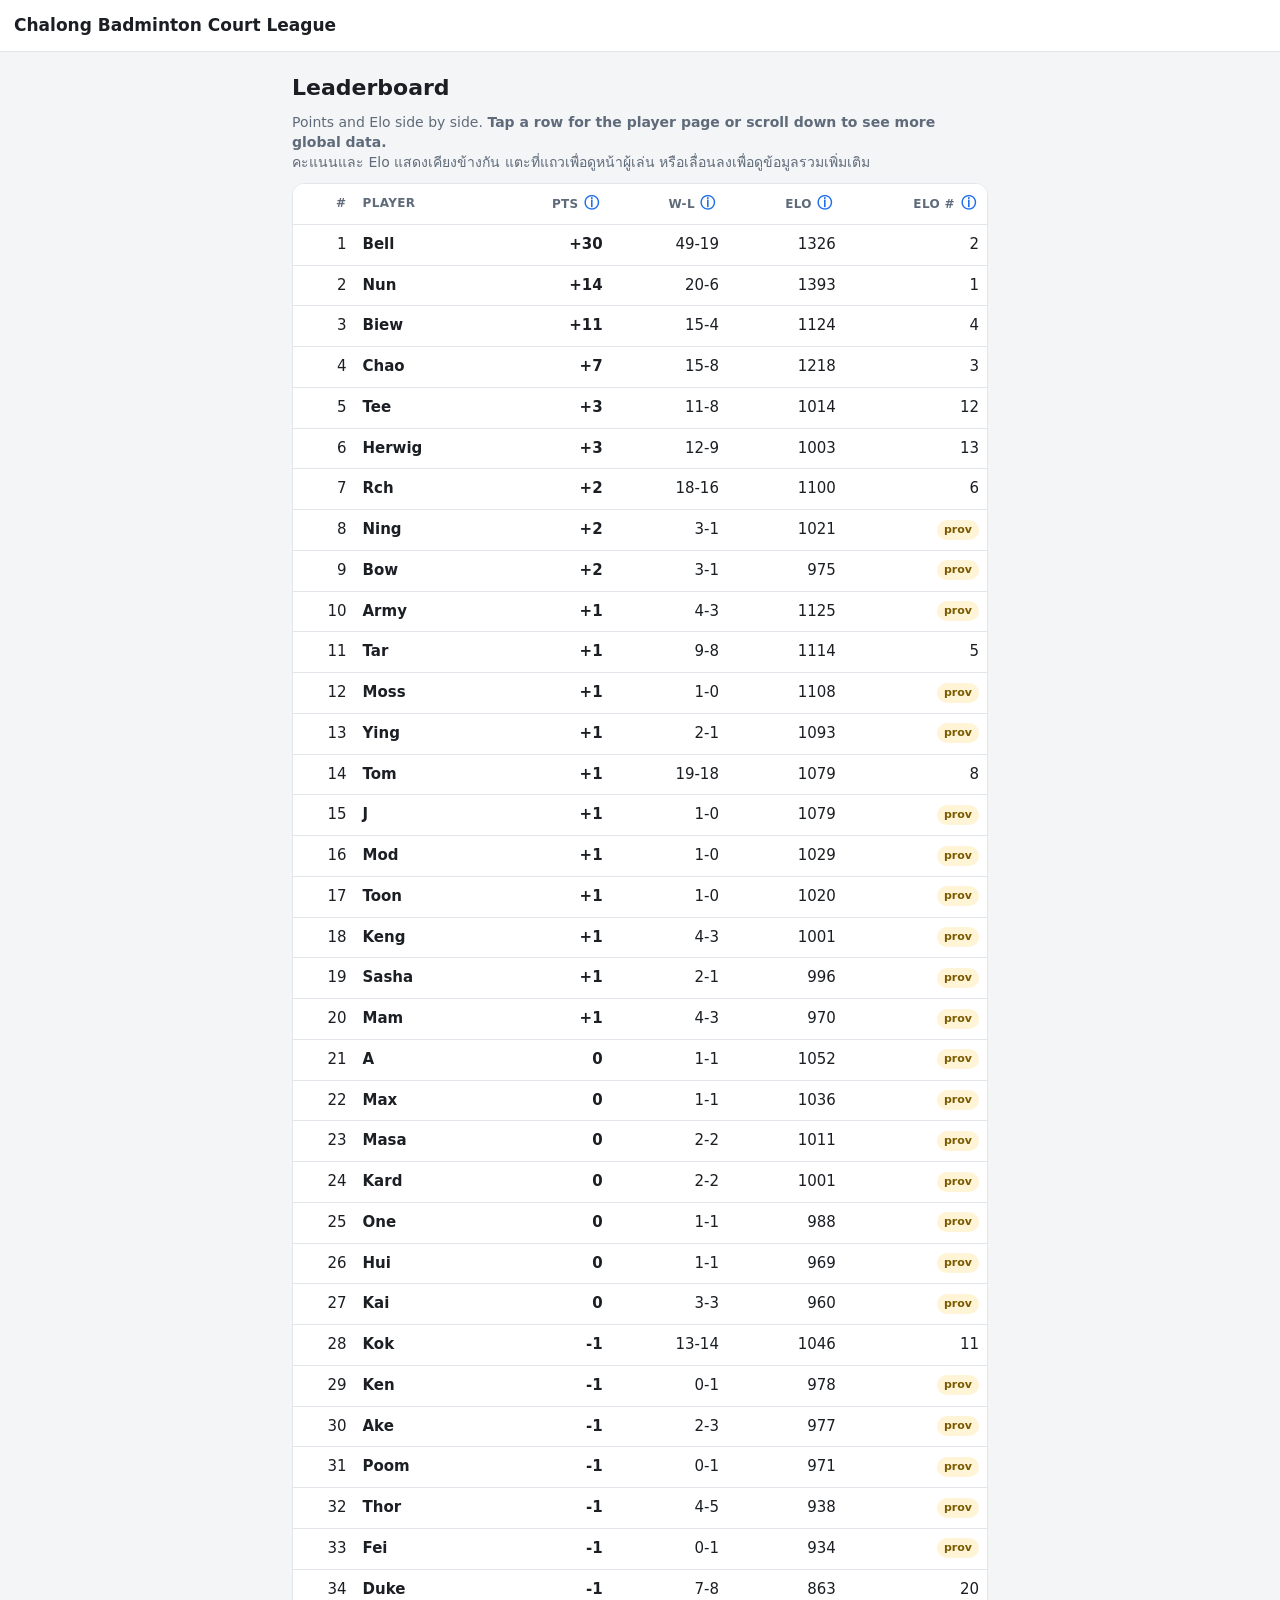
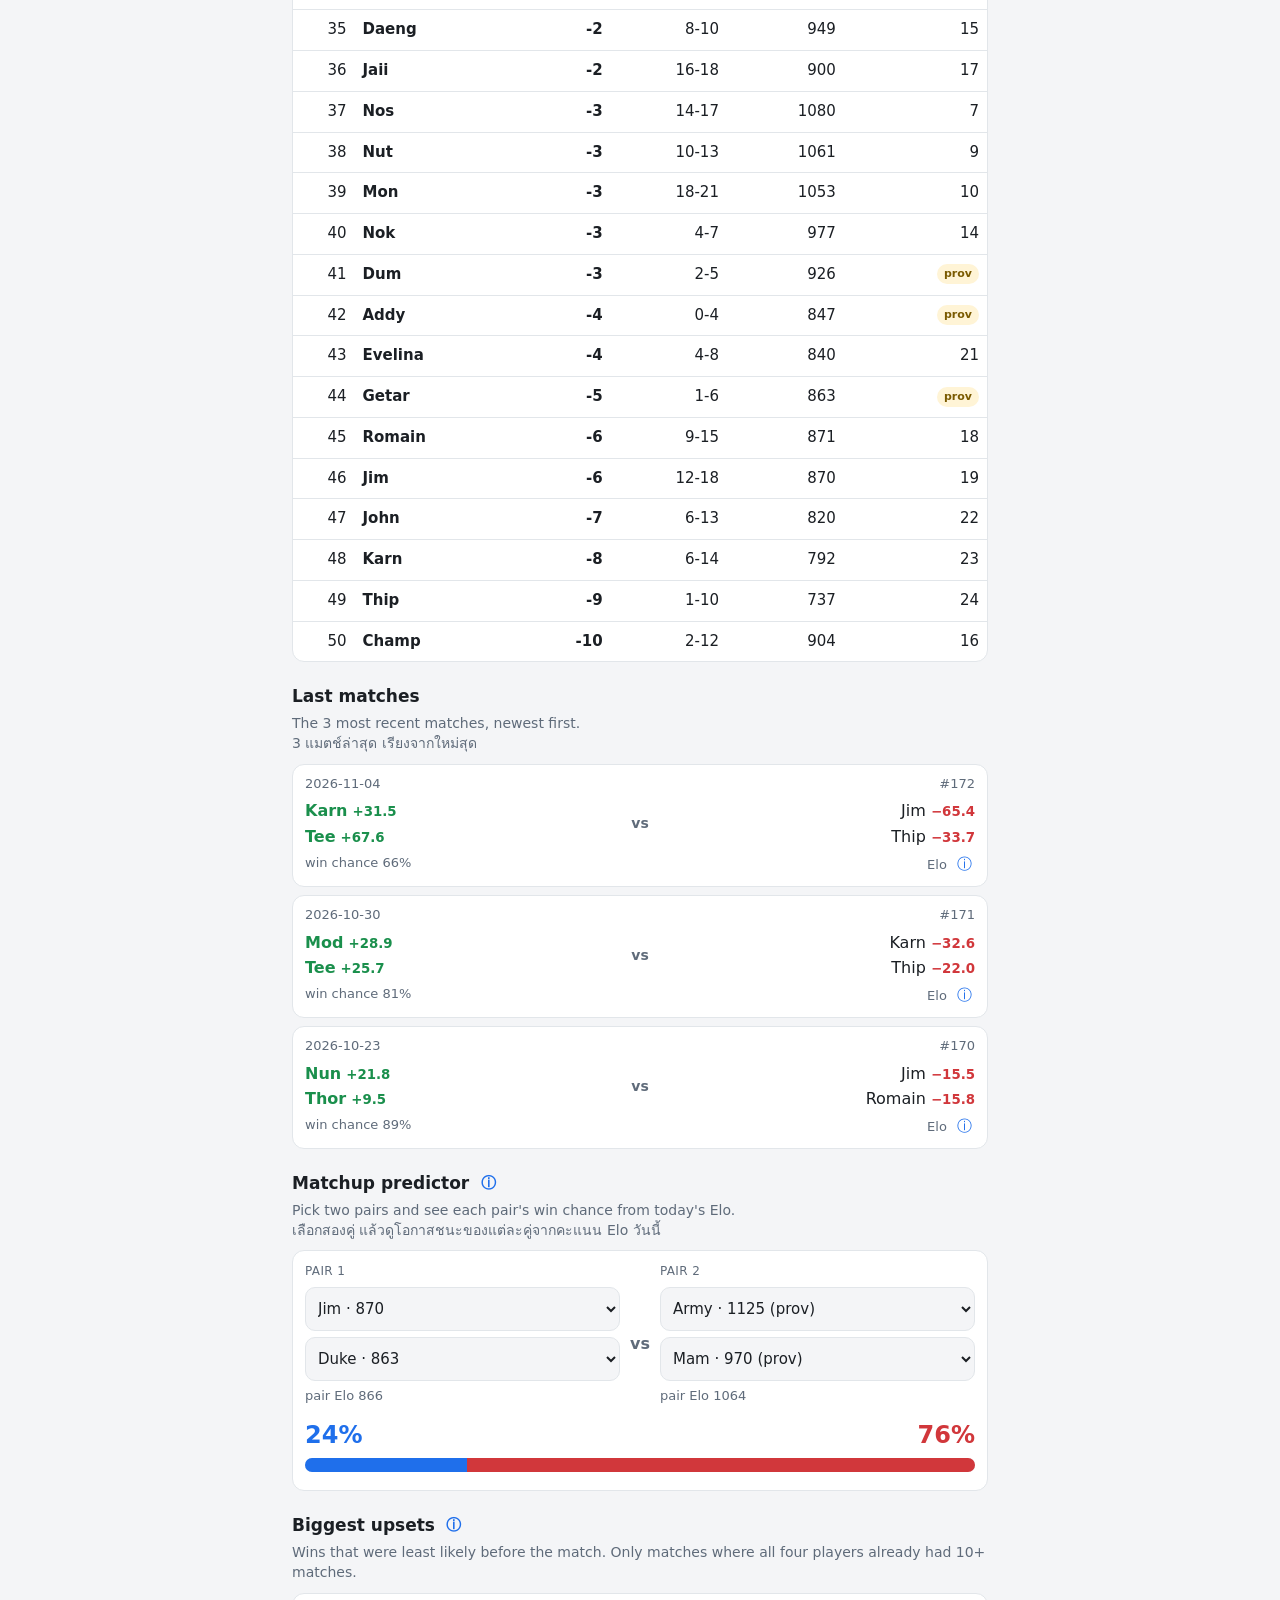
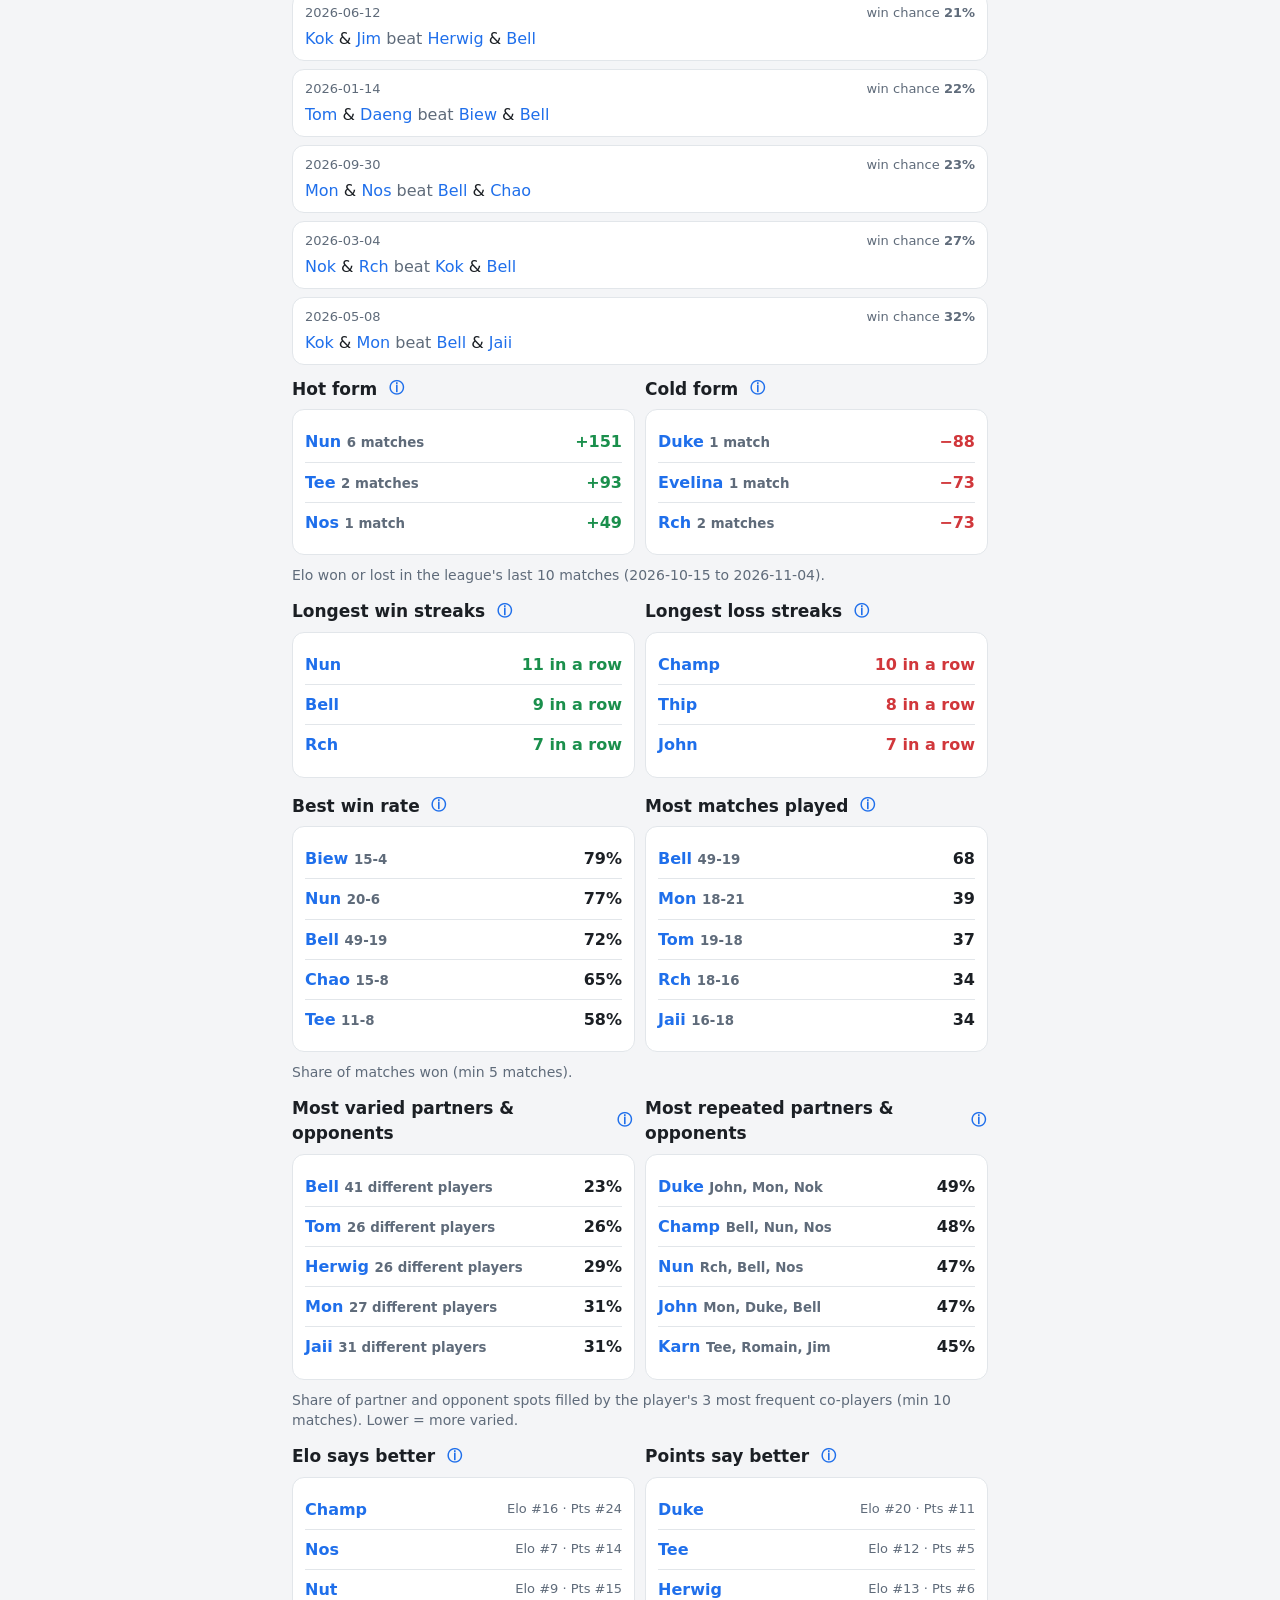
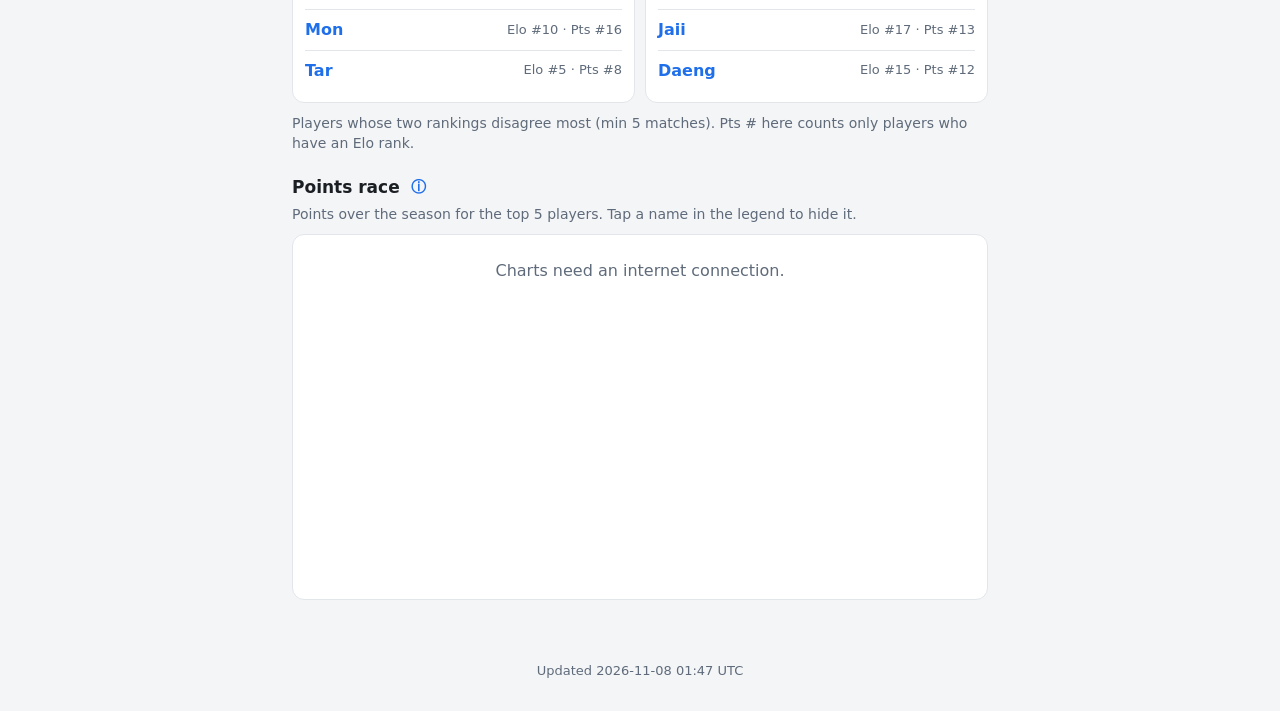
==== commit ac84f501: "Rebuild site 2026-11-08 01:47 UTC" ====
--- a/docs/index.html
+++ b/docs/index.html
@@ -182,7 +182,7 @@
 <footer class="foot">
   <span data-i18n="generated">Updated</span> <span id="generated-at"></span>
 </footer>
-<script id="data" type="application/json">{"generated_at":"2026-11-08 01:43 UTC","config":{"start_rating":1000.0,"level_prior_sd":225.0,"level_carry_weight":0.7,"level_carry_smooth":100.0,"k_new":48,"k_established":32,"k_new_until":5,"provisional_until":10,"min_opponent_matches":5,"form_length":10,"home_upsets":5,"home_last_matches":3,"top_streaks":3,"top_partners":5,"top_matches":3,"form_window":3,"form_global_matches":10,"min_rank_gap_matches":5,"top_win_rate":5,"min_win_rate_matches":5,"top_most_played":5,"min_variety_matches":10,"variety_top_n":3,"top_points_chart":5},"players":{"Bell":{"name":"Bell","matches":68,"wins":49,"losses":19,"win_rate":0.7205882352941176,"points":30,"elo":1326.0,"provisional":false,"streak_current":{"type":"L","len":1},"longest_win":9,"longest_loss":3,"form":["L","W","L","W","L","L","L","W","W","L"],"form_delta":36.6,"peak_elo":{"match_id":139,"date":"2026-09-04","value":1801.3},"low_elo":{"match_id":4,"date":"2026-01-14","value":950.5},"avg_opponent_elo":1045.2,"avg_partner_elo":1031.1,"elo_history":[{"match_id":1,"date":"2026-01-14","value":1057.3},{"match_id":2,"date":"2026-01-14","value":1105.6},{"match_id":4,"date":"2026-01-14","value":950.5},{"match_id":7,"date":"2026-01-16","value":993.4},{"match_id":8,"date":"2026-01-19","value":1055.4},{"match_id":9,"date":"2026-01-19","value":1116.5},{"match_id":11,"date":"2026-01-28","value":1177.7},{"match_id":12,"date":"2026-01-28","value":1237.8},{"match_id":15,"date":"2026-01-30","value":1298.3},{"match_id":17,"date":"2026-02-04","value":1371.3},{"match_id":18,"date":"2026-02-06","value":1417.2},{"match_id":19,"date":"2026-02-06","value":1486.5},{"match_id":21,"date":"2026-02-14","value":1392.9},{"match_id":22,"date":"2026-02-16","value":1438.0},{"match_id":23,"date":"2026-02-18","value":1287.7},{"match_id":24,"date":"2026-02-20","value":1160.9},{"match_id":25,"date":"2026-02-20","value":1186.1},{"match_id":26,"date":"2026-02-23","value":1234.3},{"match_id":29,"date":"2026-02-25","value":1264.7},{"match_id":30,"date":"2026-02-25","value":1295.0},{"match_id":31,"date":"2026-02-25","value":1167.0},{"match_id":34,"date":"2026-02-27","value":1075.2},{"match_id":37,"date":"2026-03-02","value":1126.7},{"match_id":39,"date":"2026-03-04","value":979.7},{"match_id":40,"date":"2026-03-06","value":1027.7},{"match_id":41,"date":"2026-03-06","value":1065.1},{"match_id":53,"date":"2026-03-27","value":1142.7},{"match_id":55,"date":"2026-03-30","value":1156.0},{"match_id":56,"date":"2026-03-30","value":1169.3},{"match_id":58,"date":"2026-04-03","value":1085.8},{"match_id":59,"date":"2026-04-03","value":1136.2},{"match_id":60,"date":"2026-04-06","value":1182.0},{"match_id":73,"date":"2026-05-04","value":1281.5},{"match_id":75,"date":"2026-05-08","value":1335.1},{"match_id":76,"date":"2026-05-08","value":1197.5},{"match_id":77,"date":"2026-05-08","value":1245.8},{"match_id":78,"date":"2026-05-11","value":1302.2},{"match_id":83,"date":"2026-06-10","value":1398.3},{"match_id":84,"date":"2026-06-12","value":1238.6},{"match_id":92,"date":"2026-06-29","value":1266.1},{"match_id":93,"date":"2026-07-01","value":1292.2},{"match_id":95,"date":"2026-07-03","value":1143.0},{"match_id":99,"date":"2026-07-17","value":1182.4},{"match_id":103,"date":"2026-07-20","value":1214.8},{"match_id":106,"date":"2026-07-27","value":1276.7},{"match_id":107,"date":"2026-07-27","value":1133.5},{"match_id":109,"date":"2026-07-29","value":1175.2},{"match_id":116,"date":"2026-08-07","value":1240.1},{"match_id":117,"date":"2026-08-10","value":1147.7},{"match_id":126,"date":"2026-08-21","value":1245.1},{"match_id":127,"date":"2026-08-21","value":1359.8},{"match_id":130,"date":"2026-08-24","value":1457.1},{"match_id":132,"date":"2026-08-24","value":1515.3},{"match_id":133,"date":"2026-08-24","value":1544.3},{"match_id":134,"date":"2026-08-24","value":1673.9},{"match_id":136,"date":"2026-09-02","value":1717.8},{"match_id":138,"date":"2026-09-02","value":1773.0},{"match_id":139,"date":"2026-09-04","value":1801.3},{"match_id":140,"date":"2026-09-07","value":1713.1},{"match_id":142,"date":"2026-09-10","value":1770.6},{"match_id":150,"date":"2026-09-23","value":1626.8},{"match_id":154,"date":"2026-09-28","value":1680.5},{"match_id":156,"date":"2026-09-30","value":1539.0},{"match_id":157,"date":"2026-09-30","value":1393.1},{"match_id":159,"date":"2026-09-30","value":1289.4},{"match_id":160,"date":"2026-10-05","value":1316.7},{"match_id":167,"date":"2026-10-23","value":1422.8},{"match_id":168,"date":"2026-10-23","value":1326.0}],"points_history":[{"match_id":1,"date":"2026-01-14","value":1},{"match_id":2,"date":"2026-01-14","value":2},{"match_id":4,"date":"2026-01-14","value":1},{"match_id":7,"date":"2026-01-16","value":2},{"match_id":8,"date":"2026-01-19","value":3},{"match_id":9,"date":"2026-01-19","value":4},{"match_id":11,"date":"2026-01-28","value":5},{"match_id":12,"date":"2026-01-28","value":6},{"match_id":15,"date":"2026-01-30","value":7},{"match_id":17,"date":"2026-02-04","value":8},{"match_id":18,"date":"2026-02-06","value":9},{"match_id":19,"date":"2026-02-06","value":10},{"match_id":21,"date":"2026-02-14","value":9},{"match_id":22,"date":"2026-02-16","value":10},{"match_id":23,"date":"2026-02-18","value":9},{"match_id":24,"date":"2026-02-20","value":8},{"match_id":25,"date":"2026-02-20","value":9},{"match_id":26,"date":"2026-02-23","value":10},{"match_id":29,"date":"2026-02-25","value":11},{"match_id":30,"date":"2026-02-25","value":12},{"match_id":31,"date":"2026-02-25","value":11},{"match_id":34,"date":"2026-02-27","value":10},{"match_id":37,"date":"2026-03-02","value":11},{"match_id":39,"date":"2026-03-04","value":10},{"match_id":40,"date":"2026-03-06","value":11},{"match_id":41,"date":"2026-03-06","value":12},{"match_id":53,"date":"2026-03-27","value":13},{"match_id":55,"date":"2026-03-30","value":14},{"match_id":56,"date":"2026-03-30","value":15},{"match_id":58,"date":"2026-04-03","value":14},{"match_id":59,"date":"2026-04-03","value":15},{"match_id":60,"date":"2026-04-06","value":16},{"match_id":73,"date":"2026-05-04","value":17},{"match_id":75,"date":"2026-05-08","value":18},{"match_id":76,"date":"2026-05-08","value":17},{"match_id":77,"date":"2026-05-08","value":18},{"match_id":78,"date":"2026-05-11","value":19},{"match_id":83,"date":"2026-06-10","value":20},{"match_id":84,"date":"2026-06-12","value":19},{"match_id":92,"date":"2026-06-29","value":20},{"match_id":93,"date":"2026-07-01","value":21},{"match_id":95,"date":"2026-07-03","value":20},{"match_id":99,"date":"2026-07-17","value":21},{"match_id":103,"date":"2026-07-20","value":22},{"match_id":106,"date":"2026-07-27","value":23},{"match_id":107,"date":"2026-07-27","value":22},{"match_id":109,"date":"2026-07-29","value":23},{"match_id":116,"date":"2026-08-07","value":24},{"match_id":117,"date":"2026-08-10","value":23},{"match_id":126,"date":"2026-08-21","value":24},{"match_id":127,"date":"2026-08-21","value":25},{"match_id":130,"date":"2026-08-24","value":26},{"match_id":132,"date":"2026-08-24","value":27},{"match_id":133,"date":"2026-08-24","value":28},{"match_id":134,"date":"2026-08-24","value":29},{"match_id":136,"date":"2026-09-02","value":30},{"match_id":138,"date":"2026-09-02","value":31},{"match_id":139,"date":"2026-09-04","value":32},{"match_id":140,"date":"2026-09-07","value":31},{"match_id":142,"date":"2026-09-10","value":32},{"match_id":150,"date":"2026-09-23","value":31},{"match_id":154,"date":"2026-09-28","value":32},{"match_id":156,"date":"2026-09-30","value":31},{"match_id":157,"date":"2026-09-30","value":30},{"match_id":159,"date":"2026-09-30","value":29},{"match_id":160,"date":"2026-10-05","value":30},{"match_id":167,"date":"2026-10-23","value":31},{"match_id":168,"date":"2026-10-23","value":30}],"partners":[{"name":"Biew","matches":11,"wins":10,"win_rate":0.9090909090909091,"expected_wins":8.465856551769642,"diff":1.534143448230358},{"name":"Jaii","matches":8,"wins":6,"win_rate":0.75,"expected_wins":5.072439813153541,"diff":0.9275601868464589},{"name":"Daeng","matches":5,"wins":4,"win_rate":0.8,"expected_wins":3.3230207429562224,"diff":0.6769792570437776},{"name":"Chao","matches":5,"wins":2,"win_rate":0.4,"expected_wins":3.7058378269507686,"diff":-1.7058378269507686},{"name":"Kok","matches":4,"wins":2,"win_rate":0.5,"expected_wins":2.9980259025519684,"diff":-0.9980259025519684}],"hardest_wins":[{"match_id":134,"p_now":0.3596},{"match_id":127,"p_now":0.4254},{"match_id":167,"p_now":0.4687}],"easiest_losses":[{"match_id":84,"p_now":0.7932},{"match_id":4,"p_now":0.7833},{"match_id":157,"p_now":0.7743}],"most_faced":{"name":"Mon","matches":14,"wins":9,"losses":5,"win_rate":0.6428571428571429},"nemesis":{"name":"Nun","matches":11,"wins":5,"losses":6,"win_rate":0.45454545454545453},"victim":{"name":"Champ","matches":9,"wins":8,"losses":1,"win_rate":0.8888888888888888},"variety":{"distinct":41,"top":["Nos","Jaii","Mon"],"top_share":0.2304},"last_played":"2026-10-23","rank_points":1,"rank_elo":2},"Chao":{"name":"Chao","matches":23,"wins":15,"losses":8,"win_rate":0.6521739130434783,"points":7,"elo":1218.1,"provisional":false,"streak_current":{"type":"L","len":1},"longest_win":5,"longest_loss":2,"form":["W","W","W","L","W","L","L","W","W","L"],"form_delta":91.2,"peak_elo":{"match_id":105,"date":"2026-07-24","value":1293.1},"low_elo":{"match_id":17,"date":"2026-02-04","value":924.6},"avg_opponent_elo":1055.7,"avg_partner_elo":1119.7,"elo_history":[{"match_id":12,"date":"2026-01-28","value":938.9},{"match_id":16,"date":"2026-01-31","value":996.5},{"match_id":17,"date":"2026-02-04","value":924.6},{"match_id":29,"date":"2026-02-25","value":941.2},{"match_id":30,"date":"2026-02-25","value":957.8},{"match_id":61,"date":"2026-04-06","value":1002.9},{"match_id":69,"date":"2026-04-20","value":1070.6},{"match_id":73,"date":"2026-05-04","value":978.3},{"match_id":79,"date":"2026-05-12","value":992.7},{"match_id":80,"date":"2026-05-13","value":1055.2},{"match_id":83,"date":"2026-06-10","value":963.6},{"match_id":86,"date":"2026-06-12","value":1025.9},{"match_id":87,"date":"2026-06-13","value":1106.9},{"match_id":90,"date":"2026-06-29","value":1173.8},{"match_id":91,"date":"2026-06-29","value":1246.7},{"match_id":105,"date":"2026-07-24","value":1293.1},{"match_id":117,"date":"2026-08-10","value":1242.6},{"match_id":121,"date":"2026-08-10","value":1285.2},{"match_id":150,"date":"2026-09-23","value":1206.5},{"match_id":157,"date":"2026-09-30","value":1126.8},{"match_id":158,"date":"2026-09-30","value":1184.8},{"match_id":159,"date":"2026-09-30","value":1283.6},{"match_id":165,"date":"2026-10-21","value":1218.1}],"points_history":[{"match_id":12,"date":"2026-01-28","value":-1},{"match_id":16,"date":"2026-01-31","value":0},{"match_id":17,"date":"2026-02-04","value":-1},{"match_id":29,"date":"2026-02-25","value":0},{"match_id":30,"date":"2026-02-25","value":1},{"match_id":61,"date":"2026-04-06","value":2},{"match_id":69,"date":"2026-04-20","value":3},{"match_id":73,"date":"2026-05-04","value":2},{"match_id":79,"date":"2026-05-12","value":3},{"match_id":80,"date":"2026-05-13","value":4},{"match_id":83,"date":"2026-06-10","value":3},{"match_id":86,"date":"2026-06-12","value":4},{"match_id":87,"date":"2026-06-13","value":5},{"match_id":90,"date":"2026-06-29","value":6},{"match_id":91,"date":"2026-06-29","value":7},{"match_id":105,"date":"2026-07-24","value":8},{"match_id":117,"date":"2026-08-10","value":7},{"match_id":121,"date":"2026-08-10","value":8},{"match_id":150,"date":"2026-09-23","value":7},{"match_id":157,"date":"2026-09-30","value":6},{"match_id":158,"date":"2026-09-30","value":7},{"match_id":159,"date":"2026-09-30","value":8},{"match_id":165,"date":"2026-10-21","value":7}],"partners":[{"name":"Rch","matches":5,"wins":4,"win_rate":0.8,"expected_wins":3.0964825001325353,"diff":0.9035174998674647},{"name":"Bell","matches":5,"wins":2,"win_rate":0.4,"expected_wins":3.7058378269507686,"diff":-1.7058378269507686},{"name":"Tom","matches":2,"wins":2,"win_rate":1.0,"expected_wins":1.2997652793285643,"diff":0.7002347206714357},{"name":"Nut","matches":2,"wins":1,"win_rate":0.5,"expected_wins":0.9529294403881035,"diff":0.047070559611896545},{"name":"Nos","matches":2,"wins":1,"win_rate":0.5,"expected_wins":0.9632100728520139,"diff":0.03678992714798612}],"hardest_wins":[{"match_id":159,"p_now":0.4883},{"match_id":87,"p_now":0.5842},{"match_id":91,"p_now":0.6225}],"easiest_losses":[{"match_id":157,"p_now":0.7743},{"match_id":150,"p_now":0.7635},{"match_id":73,"p_now":0.4918}],"most_faced":{"name":"Mon","matches":7,"wins":6,"losses":1,"win_rate":0.8571428571428571},"nemesis":{"name":"Bell","matches":5,"wins":1,"losses":4,"win_rate":0.2},"victim":{"name":"Mon","matches":7,"wins":6,"losses":1,"win_rate":0.8571428571428571},"variety":{"distinct":22,"top":["Bell","Rch","Mon"],"top_share":0.3623},"last_played":"2026-10-21","rank_points":4,"rank_elo":3},"Nun":{"name":"Nun","matches":26,"wins":20,"losses":6,"win_rate":0.7692307692307693,"points":14,"elo":1392.7,"provisional":false,"streak_current":{"type":"W","len":3},"longest_win":11,"longest_loss":4,"form":["W","W","W","W","W","W","L","W","W","W"],"form_delta":149.8,"peak_elo":{"match_id":117,"date":"2026-08-10","value":1445.8},"low_elo":{"match_id":14,"date":"2026-01-28","value":862.6},"avg_opponent_elo":1085.2,"avg_partner_elo":1029.3,"elo_history":[{"match_id":14,"date":"2026-01-28","value":862.6},{"match_id":21,"date":"2026-02-14","value":957.3},{"match_id":34,"date":"2026-02-27","value":1049.5},{"match_id":44,"date":"2026-03-13","value":1077.2},{"match_id":55,"date":"2026-03-30","value":1098.0},{"match_id":56,"date":"2026-03-30","value":1118.9},{"match_id":57,"date":"2026-04-03","value":1163.6},{"match_id":58,"date":"2026-04-03","value":1247.3},{"match_id":79,"date":"2026-05-12","value":1277.1},{"match_id":110,"date":"2026-07-30","value":1302.7},{"match_id":111,"date":"2026-07-30","value":1347.4},{"match_id":117,"date":"2026-08-10","value":1445.8},{"match_id":126,"date":"2026-08-21","value":1346.7},{"match_id":127,"date":"2026-08-21","value":1231.3},{"match_id":130,"date":"2026-08-24","value":1132.1},{"match_id":134,"date":"2026-08-24","value":1003.2},{"match_id":135,"date":"2026-08-29","value":1047.3},{"match_id":140,"date":"2026-09-07","value":1136.5},{"match_id":145,"date":"2026-09-14","value":1190.1},{"match_id":148,"date":"2026-09-14","value":1242.1},{"match_id":165,"date":"2026-10-21","value":1311.5},{"match_id":166,"date":"2026-10-21","value":1350.3},{"match_id":167,"date":"2026-10-23","value":1242.9},{"match_id":168,"date":"2026-10-23","value":1341.8},{"match_id":169,"date":"2026-10-23","value":1371.0},{"match_id":170,"date":"2026-10-23","value":1392.7}],"points_history":[{"match_id":14,"date":"2026-01-28","value":-1},{"match_id":21,"date":"2026-02-14","value":0},{"match_id":34,"date":"2026-02-27","value":1},{"match_id":44,"date":"2026-03-13","value":2},{"match_id":55,"date":"2026-03-30","value":3},{"match_id":56,"date":"2026-03-30","value":4},{"match_id":57,"date":"2026-04-03","value":5},{"match_id":58,"date":"2026-04-03","value":6},{"match_id":79,"date":"2026-05-12","value":7},{"match_id":110,"date":"2026-07-30","value":8},{"match_id":111,"date":"2026-07-30","value":9},{"match_id":117,"date":"2026-08-10","value":10},{"match_id":126,"date":"2026-08-21","value":9},{"match_id":127,"date":"2026-08-21","value":8},{"match_id":130,"date":"2026-08-24","value":7},{"match_id":134,"date":"2026-08-24","value":6},{"match_id":135,"date":"2026-08-29","value":7},{"match_id":140,"date":"2026-09-07","value":8},{"match_id":145,"date":"2026-09-14","value":9},{"match_id":148,"date":"2026-09-14","value":10},{"match_id":165,"date":"2026-10-21","value":11},{"match_id":166,"date":"2026-10-21","value":12},{"match_id":167,"date":"2026-10-23","value":11},{"match_id":168,"date":"2026-10-23","value":12},{"match_id":169,"date":"2026-10-23","value":13},{"match_id":170,"date":"2026-10-23","value":14}],"partners":[{"name":"Rch","matches":6,"wins":5,"win_rate":0.8333333333333334,"expected_wins":4.0949220439664575,"diff":0.9050779560335425},{"name":"Kard","matches":3,"wins":2,"win_rate":0.6666666666666666,"expected_wins":1.573299321540341,"diff":0.426700678459659},{"name":"Dum","matches":3,"wins":1,"win_rate":0.3333333333333333,"expected_wins":1.7610991891668595,"diff":-0.7610991891668595},{"name":"Tom","matches":2,"wins":2,"win_rate":1.0,"expected_wins":1.4624767727295667,"diff":0.5375232272704333},{"name":"Romain","matches":2,"wins":2,"win_rate":1.0,"expected_wins":1.5998017736981276,"diff":0.4001982263018724}],"hardest_wins":[{"match_id":117,"p_now":0.5099},{"match_id":168,"p_now":0.5107},{"match_id":21,"p_now":0.5313}],"easiest_losses":[{"match_id":14,"p_now":0.6769},{"match_id":134,"p_now":0.6404},{"match_id":127,"p_now":0.5746}],"most_faced":{"name":"Bell","matches":11,"wins":6,"losses":5,"win_rate":0.5454545454545454},"nemesis":{"name":"Bell","matches":11,"wins":6,"losses":5,"win_rate":0.5454545454545454},"victim":{"name":"Champ","matches":6,"wins":5,"losses":1,"win_rate":0.8333333333333334},"variety":{"distinct":19,"top":["Rch","Bell","Nos"],"top_share":0.4744},"last_played":"2026-10-23","rank_points":2,"rank_elo":1},"Rch":{"name":"Rch","matches":34,"wins":18,"losses":16,"win_rate":0.5294117647058824,"points":2,"elo":1100.3,"provisional":false,"streak_current":{"type":"L","len":5},"longest_win":7,"longest_loss":5,"form":["L","W","L","L","W","L","L","L","L","L"],"form_delta":-122.5,"peak_elo":{"match_id":69,"date":"2026-04-20","value":1493.4},"low_elo":{"match_id":15,"date":"2026-01-30","value":1062.6},"avg_opponent_elo":1119.9,"avg_partner_elo":1136.6,"elo_history":[{"match_id":14,"date":"2026-01-28","value":1113.0},{"match_id":15,"date":"2026-01-30","value":1062.6},{"match_id":16,"date":"2026-01-31","value":1093.3},{"match_id":33,"date":"2026-02-27","value":1155.0},{"match_id":37,"date":"2026-03-02","value":1104.2},{"match_id":38,"date":"2026-03-03","value":1157.8},{"match_id":39,"date":"2026-03-04","value":1297.8},{"match_id":57,"date":"2026-04-03","value":1317.9},{"match_id":58,"date":"2026-04-03","value":1355.7},{"match_id":61,"date":"2026-04-06","value":1379.7},{"match_id":68,"date":"2026-04-20","value":1457.4},{"match_id":69,"date":"2026-04-20","value":1493.4},{"match_id":78,"date":"2026-05-11","value":1448.5},{"match_id":79,"date":"2026-05-12","value":1418.6},{"match_id":81,"date":"2026-05-25","value":1329.8},{"match_id":90,"date":"2026-06-29","value":1365.4},{"match_id":91,"date":"2026-06-29","value":1300.0},{"match_id":106,"date":"2026-07-27","value":1251.3},{"match_id":110,"date":"2026-07-30","value":1262.9},{"match_id":111,"date":"2026-07-30","value":1283.0},{"match_id":117,"date":"2026-08-10","value":1327.4},{"match_id":118,"date":"2026-08-10","value":1434.2},{"match_id":126,"date":"2026-08-21","value":1479.4},{"match_id":127,"date":"2026-08-21","value":1427.4},{"match_id":128,"date":"2026-08-21","value":1342.7},{"match_id":130,"date":"2026-08-24","value":1387.9},{"match_id":131,"date":"2026-08-24","value":1300.0},{"match_id":140,"date":"2026-09-07","value":1259.0},{"match_id":141,"date":"2026-09-07","value":1325.6},{"match_id":145,"date":"2026-09-14","value":1273.1},{"match_id":148,"date":"2026-09-14","value":1222.7},{"match_id":154,"date":"2026-09-28","value":1173.0},{"match_id":165,"date":"2026-10-21","value":1138.1},{"match_id":166,"date":"2026-10-21","value":1100.3}],"points_history":[{"match_id":14,"date":"2026-01-28","value":1},{"match_id":15,"date":"2026-01-30","value":0},{"match_id":16,"date":"2026-01-31","value":1},{"match_id":33,"date":"2026-02-27","value":2},{"match_id":37,"date":"2026-03-02","value":1},{"match_id":38,"date":"2026-03-03","value":2},{"match_id":39,"date":"2026-03-04","value":3},{"match_id":57,"date":"2026-04-03","value":4},{"match_id":58,"date":"2026-04-03","value":5},{"match_id":61,"date":"2026-04-06","value":6},{"match_id":68,"date":"2026-04-20","value":7},{"match_id":69,"date":"2026-04-20","value":8},{"match_id":78,"date":"2026-05-11","value":7},{"match_id":79,"date":"2026-05-12","value":6},{"match_id":81,"date":"2026-05-25","value":5},{"match_id":90,"date":"2026-06-29","value":6},{"match_id":91,"date":"2026-06-29","value":5},{"match_id":106,"date":"2026-07-27","value":4},{"match_id":110,"date":"2026-07-30","value":5},{"match_id":111,"date":"2026-07-30","value":6},{"match_id":117,"date":"2026-08-10","value":7},{"match_id":118,"date":"2026-08-10","value":8},{"match_id":126,"date":"2026-08-21","value":9},{"match_id":127,"date":"2026-08-21","value":8},{"match_id":128,"date":"2026-08-21","value":7},{"match_id":130,"date":"2026-08-24","value":8},{"match_id":131,"date":"2026-08-24","value":7},{"match_id":140,"date":"2026-09-07","value":6},{"match_id":141,"date":"2026-09-07","value":7},{"match_id":145,"date":"2026-09-14","value":6},{"match_id":148,"date":"2026-09-14","value":5},{"match_id":154,"date":"2026-09-28","value":4},{"match_id":165,"date":"2026-10-21","value":3},{"match_id":166,"date":"2026-10-21","value":2}],"partners":[{"name":"Nun","matches":6,"wins":5,"win_rate":0.8333333333333334,"expected_wins":4.0949220439664575,"diff":0.9050779560335425},{"name":"Chao","matches":5,"wins":4,"win_rate":0.8,"expected_wins":3.0964825001325353,"diff":0.9035174998674647},{"name":"Tom","matches":4,"wins":0,"win_rate":0.0,"expected_wins":1.68900921060478,"diff":-1.68900921060478},{"name":"Bell","matches":3,"wins":2,"win_rate":0.6666666666666666,"expected_wins":1.4651184829946131,"diff":0.5348815170053869},{"name":"Mon","matches":3,"wins":2,"win_rate":0.6666666666666666,"expected_wins":1.8157909653883348,"diff":0.18420903461166516}],"hardest_wins":[{"match_id":39,"p_now":0.2672},{"match_id":14,"p_now":0.3231},{"match_id":118,"p_now":0.4557}],"easiest_losses":[{"match_id":127,"p_now":0.5746},{"match_id":131,"p_now":0.5578},{"match_id":128,"p_now":0.5374}],"most_faced":{"name":"Bell","matches":9,"wins":3,"losses":6,"win_rate":0.3333333333333333},"nemesis":{"name":"Bell","matches":9,"wins":3,"losses":6,"win_rate":0.3333333333333333},"victim":{"name":"Nut","matches":7,"wins":6,"losses":1,"win_rate":0.8571428571428571},"variety":{"distinct":23,"top":["Nun","Bell","Tom"],"top_share":0.3725},"last_played":"2026-10-21","rank_points":7,"rank_elo":6},"Biew":{"name":"Biew","matches":19,"wins":15,"losses":4,"win_rate":0.7894736842105263,"points":11,"elo":1124.4,"provisional":false,"streak_current":{"type":"W","len":1},"longest_win":6,"longest_loss":1,"form":["W","L","W","W","W","W","W","W","L","W"],"form_delta":-67.4,"peak_elo":{"match_id":160,"date":"2026-10-05","value":1204.7},"low_elo":{"match_id":27,"date":"2026-02-24","value":901.6},"avg_opponent_elo":984.7,"avg_partner_elo":1164.3,"elo_history":[{"match_id":4,"date":"2026-01-14","value":926.8},{"match_id":7,"date":"2026-01-16","value":947.0},{"match_id":12,"date":"2026-01-28","value":975.4},{"match_id":17,"date":"2026-02-04","value":1009.9},{"match_id":25,"date":"2026-02-20","value":1021.7},{"match_id":27,"date":"2026-02-24","value":901.6},{"match_id":28,"date":"2026-02-25","value":935.9},{"match_id":32,"date":"2026-02-25","value":1007.1},{"match_id":60,"date":"2026-04-06","value":1028.7},{"match_id":64,"date":"2026-04-17","value":1079.2},{"match_id":72,"date":"2026-05-04","value":960.0},{"match_id":78,"date":"2026-05-11","value":986.6},{"match_id":93,"date":"2026-07-01","value":998.9},{"match_id":132,"date":"2026-08-24","value":1026.4},{"match_id":136,"date":"2026-09-02","value":1047.1},{"match_id":150,"date":"2026-09-23","value":1191.8},{"match_id":160,"date":"2026-10-05","value":1204.7},{"match_id":162,"date":"2026-10-15","value":1091.8},{"match_id":164,"date":"2026-10-16","value":1124.4}],"points_history":[{"match_id":4,"date":"2026-01-14","value":-1},{"match_id":7,"date":"2026-01-16","value":0},{"match_id":12,"date":"2026-01-28","value":1},{"match_id":17,"date":"2026-02-04","value":2},{"match_id":25,"date":"2026-02-20","value":3},{"match_id":27,"date":"2026-02-24","value":2},{"match_id":28,"date":"2026-02-25","value":3},{"match_id":32,"date":"2026-02-25","value":4},{"match_id":60,"date":"2026-04-06","value":5},{"match_id":64,"date":"2026-04-17","value":6},{"match_id":72,"date":"2026-05-04","value":5},{"match_id":78,"date":"2026-05-11","value":6},{"match_id":93,"date":"2026-07-01","value":7},{"match_id":132,"date":"2026-08-24","value":8},{"match_id":136,"date":"2026-09-02","value":9},{"match_id":150,"date":"2026-09-23","value":10},{"match_id":160,"date":"2026-10-05","value":11},{"match_id":162,"date":"2026-10-15","value":10},{"match_id":164,"date":"2026-10-16","value":11}],"partners":[{"name":"Bell","matches":11,"wins":10,"win_rate":0.9090909090909091,"expected_wins":8.465856551769642,"diff":1.534143448230358},{"name":"Mon","matches":2,"wins":2,"win_rate":1.0,"expected_wins":1.5373584832862588,"diff":0.4626415167137412},{"name":"Masa","matches":1,"wins":1,"win_rate":1.0,"expected_wins":0.23653411754977827,"diff":0.7634658824502217},{"name":"Jaii","matches":1,"wins":1,"win_rate":1.0,"expected_wins":0.6422864396611973,"diff":0.35771356033880275},{"name":"Tee","matches":1,"wins":1,"win_rate":1.0,"expected_wins":0.8180814447687194,"diff":0.18191855523128064}],"hardest_wins":[{"match_id":150,"p_now":0.2365},{"match_id":17,"p_now":0.6312},{"match_id":32,"p_now":0.6423}],"easiest_losses":[{"match_id":4,"p_now":0.7833},{"match_id":72,"p_now":0.6145},{"match_id":27,"p_now":0.5964}],"most_faced":{"name":"Tom","matches":4,"wins":2,"losses":2,"win_rate":0.5},"nemesis":null,"victim":null,"variety":{"distinct":24,"top":["Bell","Karn","Tom"],"top_share":0.3509},"last_played":"2026-10-16","rank_points":3,"rank_elo":4},"Army":{"name":"Army","matches":7,"wins":4,"losses":3,"win_rate":0.5714285714285714,"points":1,"elo":1124.9,"provisional":true,"streak_current":{"type":"L","len":2},"longest_win":4,"longest_loss":2,"form":["L","W","W","W","W","L","L"],"form_delta":-4.7,"peak_elo":{"match_id":120,"date":"2026-08-10","value":1215.0},"low_elo":{"match_id":60,"date":"2026-04-06","value":953.9},"avg_opponent_elo":1035.9,"avg_partner_elo":969.6,"elo_history":[{"match_id":60,"date":"2026-04-06","value":953.9},{"match_id":94,"date":"2026-07-03","value":1021.2},{"match_id":96,"date":"2026-07-06","value":1092.9},{"match_id":119,"date":"2026-08-10","value":1129.6},{"match_id":120,"date":"2026-08-10","value":1215.0},{"match_id":136,"date":"2026-09-02","value":1170.7},{"match_id":168,"date":"2026-10-23","value":1124.9}],"points_history":[{"match_id":60,"date":"2026-04-06","value":-1},{"match_id":94,"date":"2026-07-03","value":0},{"match_id":96,"date":"2026-07-06","value":1},{"match_id":119,"date":"2026-08-10","value":2},{"match_id":120,"date":"2026-08-10","value":3},{"match_id":136,"date":"2026-09-02","value":2},{"match_id":168,"date":"2026-10-23","value":1}],"partners":[{"name":"Tee","matches":2,"wins":2,"win_rate":1.0,"expected_wins":1.4499170309978855,"diff":0.5500829690021145},{"name":"Karn","matches":1,"wins":1,"win_rate":1.0,"expected_wins":0.5759717170296161,"diff":0.42402828297038386},{"name":"Romain","matches":1,"wins":1,"win_rate":1.0,"expected_wins":0.6414057853498434,"diff":0.3585942146501566},{"name":"Jim","matches":1,"wins":0,"win_rate":0.0,"expected_wins":0.22181553628224437,"diff":-0.22181553628224437},{"name":"Jaii","matches":1,"wins":0,"win_rate":0.0,"expected_wins":0.23152782266322247,"diff":-0.23152782266322247}],"hardest_wins":[{"match_id":120,"p_now":0.576},{"match_id":96,"p_now":0.6414},{"match_id":94,"p_now":0.6438}],"easiest_losses":[{"match_id":168,"p_now":0.4893},{"match_id":60,"p_now":0.2315},{"match_id":136,"p_now":0.2218}],"most_faced":{"name":"Karn","matches":3,"wins":3,"losses":0,"win_rate":1.0},"nemesis":null,"victim":null,"variety":{"distinct":11,"top":["Karn","Tee","Bell"],"top_share":0.5238},"last_played":"2026-10-23","rank_points":10,"rank_elo":null},"Ning":{"name":"Ning","matches":4,"wins":3,"losses":1,"win_rate":0.75,"points":2,"elo":1020.7,"provisional":true,"streak_current":{"type":"L","len":1},"longest_win":3,"longest_loss":1,"form":["W","W","W","L"],"form_delta":-2.0,"peak_elo":{"match_id":99,"date":"2026-07-17","value":1084.2},"low_elo":{"match_id":156,"date":"2026-09-30","value":1020.7},"avg_opponent_elo":992.8,"avg_partner_elo":1264.4,"elo_history":[{"match_id":59,"date":"2026-04-03","value":1022.6},{"match_id":62,"date":"2026-04-09","value":1066.5},{"match_id":99,"date":"2026-07-17","value":1084.2},{"match_id":156,"date":"2026-09-30","value":1020.7}],"points_history":[{"match_id":59,"date":"2026-04-03","value":1},{"match_id":62,"date":"2026-04-09","value":2},{"match_id":99,"date":"2026-07-17","value":3},{"match_id":156,"date":"2026-09-30","value":2}],"partners":[{"name":"Bell","matches":3,"wins":2,"win_rate":0.6666666666666666,"expected_wins":2.2572097732052483,"diff":-0.2572097732052483},{"name":"Nos","matches":1,"wins":1,"win_rate":1.0,"expected_wins":0.6215480611690561,"diff":0.37845193883094386}],"hardest_wins":[{"match_id":62,"p_now":0.6215},{"match_id":59,"p_now":0.7494},{"match_id":99,"p_now":0.8041}],"easiest_losses":[{"match_id":156,"p_now":0.7037}],"most_faced":{"name":"Mon","matches":2,"wins":1,"losses":1,"win_rate":0.5},"nemesis":null,"victim":null,"variety":{"distinct":7,"top":["Bell","Nos","Mon"],"top_share":0.6667},"last_played":"2026-09-30","rank_points":8,"rank_elo":null},"Tar":{"name":"Tar","matches":17,"wins":9,"losses":8,"win_rate":0.5294117647058824,"points":1,"elo":1113.8,"provisional":false,"streak_current":{"type":"L","len":1},"longest_win":6,"longest_loss":4,"form":["L","L","W","L","L","L","L","W","W","L"],"form_delta":115.9,"peak_elo":{"match_id":43,"date":"2026-03-12","value":1389.3},"low_elo":{"match_id":1,"date":"2026-01-14","value":943.7},"avg_opponent_elo":1031.0,"avg_partner_elo":972.2,"elo_history":[{"match_id":1,"date":"2026-01-14","value":943.7},{"match_id":5,"date":"2026-01-15","value":1040.9},{"match_id":10,"date":"2026-01-21","value":1105.5},{"match_id":33,"date":"2026-02-27","value":1174.3},{"match_id":35,"date":"2026-02-27","value":1272.7},{"match_id":36,"date":"2026-02-27","value":1337.9},{"match_id":43,"date":"2026-03-12","value":1389.3},{"match_id":53,"date":"2026-03-27","value":1326.2},{"match_id":63,"date":"2026-04-17","value":1233.3},{"match_id":67,"date":"2026-04-20","value":1294.4},{"match_id":73,"date":"2026-05-04","value":1243.5},{"match_id":85,"date":"2026-06-12","value":1130.4},{"match_id":86,"date":"2026-06-12","value":1066.3},{"match_id":87,"date":"2026-06-13","value":997.9},{"match_id":88,"date":"2026-06-22","value":1055.5},{"match_id":123,"date":"2026-08-12","value":1162.1},{"match_id":132,"date":"2026-08-24","value":1113.8}],"points_history":[{"match_id":1,"date":"2026-01-14","value":-1},{"match_id":5,"date":"2026-01-15","value":0},{"match_id":10,"date":"2026-01-21","value":1},{"match_id":33,"date":"2026-02-27","value":2},{"match_id":35,"date":"2026-02-27","value":3},{"match_id":36,"date":"2026-02-27","value":4},{"match_id":43,"date":"2026-03-12","value":5},{"match_id":53,"date":"2026-03-27","value":4},{"match_id":63,"date":"2026-04-17","value":3},{"match_id":67,"date":"2026-04-20","value":4},{"match_id":73,"date":"2026-05-04","value":3},{"match_id":85,"date":"2026-06-12","value":2},{"match_id":86,"date":"2026-06-12","value":1},{"match_id":87,"date":"2026-06-13","value":0},{"match_id":88,"date":"2026-06-22","value":1},{"match_id":123,"date":"2026-08-12","value":2},{"match_id":132,"date":"2026-08-24","value":1}],"partners":[{"name":"Jaii","matches":3,"wins":1,"win_rate":0.3333333333333333,"expected_wins":1.1165859202541006,"diff":-0.11658592025410064},{"name":"Duke","matches":2,"wins":2,"win_rate":1.0,"expected_wins":1.1780445300492888,"diff":0.8219554699507112},{"name":"Evelina","matches":2,"wins":2,"win_rate":1.0,"expected_wins":1.1869468868106343,"diff":0.8130531131893657},{"name":"Herwig","matches":2,"wins":2,"win_rate":1.0,"expected_wins":1.4048561898009693,"diff":0.5951438101990307},{"name":"Nos","matches":2,"wins":0,"win_rate":0.0,"expected_wins":0.677359226283927,"diff":-0.677359226283927}],"hardest_wins":[{"match_id":123,"p_now":0.4665},{"match_id":35,"p_now":0.5091},{"match_id":5,"p_now":0.5104}],"easiest_losses":[{"match_id":85,"p_now":0.5757},{"match_id":73,"p_now":0.4918},{"match_id":63,"p_now":0.4752}],"most_faced":{"name":"Jaii","matches":5,"wins":2,"losses":3,"win_rate":0.4},"nemesis":null,"victim":null,"variety":{"distinct":22,"top":["Jaii","Bell","Evelina"],"top_share":0.3137},"last_played":"2026-08-24","rank_points":11,"rank_elo":5},"Tom":{"name":"Tom","matches":37,"wins":19,"losses":18,"win_rate":0.5135135135135135,"points":1,"elo":1079.4,"provisional":false,"streak_current":{"type":"W","len":4},"longest_win":4,"longest_loss":5,"form":["L","L","L","L","W","L","W","W","W","W"],"form_delta":73.2,"peak_elo":{"match_id":107,"date":"2026-07-27","value":1351.5},"low_elo":{"match_id":49,"date":"2026-03-18","value":833.0},"avg_opponent_elo":1045.5,"avg_partner_elo":1009.6,"elo_history":[{"match_id":3,"date":"2026-01-14","value":1059.0},{"match_id":4,"date":"2026-01-14","value":1209.5},{"match_id":5,"date":"2026-01-15","value":1115.5},{"match_id":6,"date":"2026-01-16","value":1008.9},{"match_id":7,"date":"2026-01-16","value":967.3},{"match_id":19,"date":"2026-02-06","value":912.4},{"match_id":49,"date":"2026-03-18","value":833.0},{"match_id":54,"date":"2026-03-27","value":875.9},{"match_id":63,"date":"2026-04-17","value":952.1},{"match_id":69,"date":"2026-04-20","value":895.0},{"match_id":72,"date":"2026-05-04","value":1018.0},{"match_id":74,"date":"2026-05-08","value":1112.3},{"match_id":78,"date":"2026-05-11","value":1074.2},{"match_id":86,"date":"2026-06-12","value":1105.9},{"match_id":87,"date":"2026-06-13","value":1053.2},{"match_id":90,"date":"2026-06-29","value":995.5},{"match_id":91,"date":"2026-06-29","value":1032.7},{"match_id":94,"date":"2026-07-03","value":961.2},{"match_id":95,"date":"2026-07-03","value":1106.1},{"match_id":97,"date":"2026-07-10","value":1166.7},{"match_id":98,"date":"2026-07-15","value":1207.2},{"match_id":100,"date":"2026-07-17","value":1277.9},{"match_id":106,"date":"2026-07-27","value":1236.6},{"match_id":107,"date":"2026-07-27","value":1351.5},{"match_id":108,"date":"2026-07-29","value":1221.4},{"match_id":114,"date":"2026-08-07","value":1277.0},{"match_id":128,"date":"2026-08-21","value":1205.1},{"match_id":131,"date":"2026-08-24","value":1130.4},{"match_id":135,"date":"2026-08-29","value":1087.8},{"match_id":138,"date":"2026-09-02","value":1033.8},{"match_id":141,"date":"2026-09-07","value":956.4},{"match_id":146,"date":"2026-09-14","value":1016.7},{"match_id":147,"date":"2026-09-14","value":923.0},{"match_id":152,"date":"2026-09-25","value":1006.3},{"match_id":154,"date":"2026-09-28","value":1031.0},{"match_id":165,"date":"2026-10-21","value":1062.0},{"match_id":166,"date":"2026-10-21","value":1079.4}],"points_history":[{"match_id":3,"date":"2026-01-14","value":1},{"match_id":4,"date":"2026-01-14","value":2},{"match_id":5,"date":"2026-01-15","value":1},{"match_id":6,"date":"2026-01-16","value":0},{"match_id":7,"date":"2026-01-16","value":-1},{"match_id":19,"date":"2026-02-06","value":-2},{"match_id":49,"date":"2026-03-18","value":-3},{"match_id":54,"date":"2026-03-27","value":-2},{"match_id":63,"date":"2026-04-17","value":-1},{"match_id":69,"date":"2026-04-20","value":-2},{"match_id":72,"date":"2026-05-04","value":-1},{"match_id":74,"date":"2026-05-08","value":0},{"match_id":78,"date":"2026-05-11","value":-1},{"match_id":86,"date":"2026-06-12","value":0},{"match_id":87,"date":"2026-06-13","value":-1},{"match_id":90,"date":"2026-06-29","value":-2},{"match_id":91,"date":"2026-06-29","value":-1},{"match_id":94,"date":"2026-07-03","value":-2},{"match_id":95,"date":"2026-07-03","value":-1},{"match_id":97,"date":"2026-07-10","value":0},{"match_id":98,"date":"2026-07-15","value":1},{"match_id":100,"date":"2026-07-17","value":2},{"match_id":106,"date":"2026-07-27","value":1},{"match_id":107,"date":"2026-07-27","value":2},{"match_id":108,"date":"2026-07-29","value":1},{"match_id":114,"date":"2026-08-07","value":2},{"match_id":128,"date":"2026-08-21","value":1},{"match_id":131,"date":"2026-08-24","value":0},{"match_id":135,"date":"2026-08-29","value":-1},{"match_id":138,"date":"2026-09-02","value":-2},{"match_id":141,"date":"2026-09-07","value":-3},{"match_id":146,"date":"2026-09-14","value":-2},{"match_id":147,"date":"2026-09-14","value":-3},{"match_id":152,"date":"2026-09-25","value":-2},{"match_id":154,"date":"2026-09-28","value":-1},{"match_id":165,"date":"2026-10-21","value":0},{"match_id":166,"date":"2026-10-21","value":1}],"partners":[{"name":"Daeng","matches":5,"wins":2,"win_rate":0.4,"expected_wins":2.1703762910419107,"diff":-0.17037629104191065},{"name":"Mon","matches":5,"wins":2,"win_rate":0.4,"expected_wins":2.3413121008720297,"diff":-0.3413121008720297},{"name":"Rch","matches":4,"wins":0,"win_rate":0.0,"expected_wins":1.68900921060478,"diff":-1.68900921060478},{"name":"Jim","matches":3,"wins":2,"win_rate":0.6666666666666666,"expected_wins":1.5722075011656074,"diff":0.42779249883439263},{"name":"Karn","matches":3,"wins":1,"win_rate":0.3333333333333333,"expected_wins":1.6520291868282437,"diff":-0.6520291868282437}],"hardest_wins":[{"match_id":4,"p_now":0.2167},{"match_id":95,"p_now":0.2619},{"match_id":107,"p_now":0.286}],"easiest_losses":[{"match_id":108,"p_now":0.6479},{"match_id":131,"p_now":0.5578},{"match_id":6,"p_now":0.5549}],"most_faced":{"name":"Bell","matches":8,"wins":3,"losses":5,"win_rate":0.375},"nemesis":{"name":"Nut","matches":5,"wins":1,"losses":4,"win_rate":0.2},"victim":{"name":"Jim","matches":6,"wins":4,"losses":2,"win_rate":0.6666666666666666},"variety":{"distinct":26,"top":["Rch","Bell","Jim"],"top_share":0.2613},"last_played":"2026-10-21","rank_points":14,"rank_elo":8},"Mam":{"name":"Mam","matches":7,"wins":4,"losses":3,"win_rate":0.5714285714285714,"points":1,"elo":970.3,"provisional":true,"streak_current":{"type":"W","len":1},"longest_win":2,"longest_loss":2,"form":["W","W","L","L","W","L","W"],"form_delta":10.7,"peak_elo":{"match_id":40,"date":"2026-03-06","value":1054.3},"low_elo":{"match_id":50,"date":"2026-03-18","value":892.0},"avg_opponent_elo":979.8,"avg_partner_elo":1110.0,"elo_history":[{"match_id":36,"date":"2026-02-27","value":1033.0},{"match_id":40,"date":"2026-03-06","value":1054.3},{"match_id":41,"date":"2026-03-06","value":1021.4},{"match_id":42,"date":"2026-03-09","value":959.7},{"match_id":44,"date":"2026-03-13","value":971.8},{"match_id":50,"date":"2026-03-18","value":892.0},{"match_id":51,"date":"2026-03-20","value":970.3}],"points_history":[{"match_id":36,"date":"2026-02-27","value":1},{"match_id":40,"date":"2026-03-06","value":2},{"match_id":41,"date":"2026-03-06","value":1},{"match_id":42,"date":"2026-03-09","value":0},{"match_id":44,"date":"2026-03-13","value":1},{"match_id":50,"date":"2026-03-18","value":0},{"match_id":51,"date":"2026-03-20","value":1}],"partners":[{"name":"Nok","matches":1,"wins":1,"win_rate":1.0,"expected_wins":0.44856328678810486,"diff":0.5514367132118951},{"name":"Tar","matches":1,"wins":1,"win_rate":1.0,"expected_wins":0.6627348328796318,"diff":0.33726516712036825},{"name":"Bell","matches":1,"wins":1,"win_rate":1.0,"expected_wins":0.762053082717734,"diff":0.23794691728226602},{"name":"Nun","matches":1,"wins":1,"win_rate":1.0,"expected_wins":0.8633136329385221,"diff":0.13668636706147785},{"name":"Champ","matches":1,"wins":0,"win_rate":0.0,"expected_wins":0.18510319910679596,"diff":-0.18510319910679596}],"hardest_wins":[{"match_id":51,"p_now":0.4486},{"match_id":36,"p_now":0.6627},{"match_id":40,"p_now":0.7621}],"easiest_losses":[{"match_id":42,"p_now":0.6013},{"match_id":50,"p_now":0.5621},{"match_id":41,"p_now":0.1851}],"most_faced":{"name":"Champ","matches":2,"wins":2,"losses":0,"win_rate":1.0},"nemesis":null,"victim":null,"variety":{"distinct":14,"top":["Champ","Ake","Bell"],"top_share":0.3333},"last_played":"2026-03-20","rank_points":20,"rank_elo":null},"Ying":{"name":"Ying","matches":3,"wins":2,"losses":1,"win_rate":0.6666666666666666,"points":1,"elo":1093.3,"provisional":true,"streak_current":{"type":"W","len":1},"longest_win":1,"longest_loss":1,"form":["W","L","W"],"form_delta":93.3,"peak_elo":{"match_id":125,"date":"2026-08-17","value":1093.3},"low_elo":{"match_id":123,"date":"2026-08-12","value":985.4},"avg_opponent_elo":985.1,"avg_partner_elo":889.3,"elo_history":[{"match_id":102,"date":"2026-07-20","value":1086.7},{"match_id":123,"date":"2026-08-12","value":985.4},{"match_id":125,"date":"2026-08-17","value":1093.3}],"points_history":[{"match_id":102,"date":"2026-07-20","value":1},{"match_id":123,"date":"2026-08-12","value":0},{"match_id":125,"date":"2026-08-17","value":1}],"partners":[{"name":"Romain","matches":1,"wins":1,"win_rate":1.0,"expected_wins":0.4570488189403148,"diff":0.5429511810596852},{"name":"John","matches":1,"wins":1,"win_rate":1.0,"expected_wins":0.5675456459341087,"diff":0.4324543540658913},{"name":"Nok","matches":1,"wins":0,"win_rate":0.0,"expected_wins":0.5334580828529013,"diff":-0.5334580828529013}],"hardest_wins":[{"match_id":125,"p_now":0.457},{"match_id":102,"p_now":0.5675}],"easiest_losses":[{"match_id":123,"p_now":0.5335}],"most_faced":{"name":"Duke","matches":2,"wins":1,"losses":1,"win_rate":0.5},"nemesis":null,"victim":null,"variety":{"distinct":8,"top":["Duke","Herwig","John"],"top_share":0.4444},"last_played":"2026-08-17","rank_points":13,"rank_elo":null},"Toon":{"name":"Toon","matches":1,"wins":1,"losses":0,"win_rate":1.0,"points":1,"elo":1020.3,"provisional":true,"streak_current":{"type":"W","len":1},"longest_win":1,"longest_loss":0,"form":["W"],"form_delta":null,"peak_elo":{"match_id":22,"date":"2026-02-16","value":1020.3},"low_elo":{"match_id":22,"date":"2026-02-16","value":1020.3},"avg_opponent_elo":1001.8,"avg_partner_elo":1326.0,"elo_history":[{"match_id":22,"date":"2026-02-16","value":1020.3}],"points_history":[{"match_id":22,"date":"2026-02-16","value":1}],"partners":[{"name":"Bell","matches":1,"wins":1,"win_rate":1.0,"expected_wins":0.7757460597701432,"diff":0.22425394022985679}],"hardest_wins":[{"match_id":22,"p_now":0.7757}],"easiest_losses":[],"most_faced":{"name":"Herwig","matches":1,"wins":1,"losses":0,"win_rate":1.0},"nemesis":null,"victim":null,"variety":{"distinct":3,"top":["Bell","Herwig","Keng"],"top_share":1.0},"last_played":"2026-02-16","rank_points":17,"rank_elo":null},"Moss":{"name":"Moss","matches":1,"wins":1,"losses":0,"win_rate":1.0,"points":1,"elo":1107.7,"provisional":true,"streak_current":{"type":"W","len":1},"longest_win":1,"longest_loss":0,"form":["W"],"form_delta":null,"peak_elo":{"match_id":31,"date":"2026-02-25","value":1107.7},"low_elo":{"match_id":31,"date":"2026-02-25","value":1107.7},"avg_opponent_elo":1113.1,"avg_partner_elo":1061.1,"elo_history":[{"match_id":31,"date":"2026-02-25","value":1107.7}],"points_history":[{"match_id":31,"date":"2026-02-25","value":1}],"partners":[{"name":"Nut","matches":1,"wins":1,"win_rate":1.0,"expected_wins":0.36780716674281566,"diff":0.6321928332571843}],"hardest_wins":[{"match_id":31,"p_now":0.3678}],"easiest_losses":[],"most_faced":{"name":"Bell","matches":1,"wins":1,"losses":0,"win_rate":1.0},"nemesis":null,"victim":null,"variety":{"distinct":3,"top":["Bell","Jaii","Nut"],"top_share":1.0},"last_played":"2026-02-25","rank_points":12,"rank_elo":null},"J":{"name":"J","matches":1,"wins":1,"losses":0,"win_rate":1.0,"points":1,"elo":1078.5,"provisional":true,"streak_current":{"type":"W","len":1},"longest_win":1,"longest_loss":0,"form":["W"],"form_delta":null,"peak_elo":{"match_id":52,"date":"2026-03-21","value":1078.5},"low_elo":{"match_id":52,"date":"2026-03-21","value":1078.5},"avg_opponent_elo":986.1,"avg_partner_elo":987.6,"elo_history":[{"match_id":52,"date":"2026-03-21","value":1078.5}],"points_history":[{"match_id":52,"date":"2026-03-21","value":1}],"partners":[{"name":"One","matches":1,"wins":1,"win_rate":1.0,"expected_wins":0.5754780635379495,"diff":0.4245219364620505}],"hardest_wins":[{"match_id":52,"p_now":0.5755}],"easiest_losses":[],"most_faced":{"name":"Herwig","matches":1,"wins":1,"losses":0,"win_rate":1.0},"nemesis":null,"victim":null,"variety":{"distinct":3,"top":["Herwig","Hui","One"],"top_share":1.0},"last_played":"2026-03-21","rank_points":15,"rank_elo":null},"Jim":{"name":"Jim","matches":30,"wins":12,"losses":18,"win_rate":0.4,"points":-6,"elo":869.7,"provisional":false,"streak_current":{"type":"L","len":3},"longest_win":3,"longest_loss":4,"form":["W","W","L","L","L","W","W","L","L","L"],"form_delta":-97.1,"peak_elo":{"match_id":108,"date":"2026-07-29","value":1106.1},"low_elo":{"match_id":161,"date":"2026-10-05","value":805.5},"avg_opponent_elo":991.1,"avg_partner_elo":982.6,"elo_history":[{"match_id":3,"date":"2026-01-14","value":960.4},{"match_id":6,"date":"2026-01-16","value":1012.6},{"match_id":10,"date":"2026-01-21","value":971.2},{"match_id":11,"date":"2026-01-28","value":998.0},{"match_id":84,"date":"2026-06-12","value":1073.3},{"match_id":97,"date":"2026-07-10","value":1028.7},{"match_id":98,"date":"2026-07-15","value":992.9},{"match_id":100,"date":"2026-07-17","value":942.0},{"match_id":101,"date":"2026-07-17","value":976.0},{"match_id":104,"date":"2026-07-22","value":1012.4},{"match_id":108,"date":"2026-07-29","value":1106.1},{"match_id":109,"date":"2026-07-29","value":1086.5},{"match_id":113,"date":"2026-08-03","value":1008.9},{"match_id":114,"date":"2026-08-07","value":1035.0},{"match_id":115,"date":"2026-08-07","value":969.8},{"match_id":121,"date":"2026-08-10","value":988.8},{"match_id":124,"date":"2026-08-14","value":949.6},{"match_id":136,"date":"2026-09-02","value":929.3},{"match_id":138,"date":"2026-09-02","value":904.0},{"match_id":149,"date":"2026-09-18","value":859.6},{"match_id":151,"date":"2026-09-23","value":888.7},{"match_id":152,"date":"2026-09-25","value":927.7},{"match_id":158,"date":"2026-09-30","value":900.1},{"match_id":159,"date":"2026-09-30","value":854.7},{"match_id":161,"date":"2026-10-05","value":805.5},{"match_id":162,"date":"2026-10-15","value":860.8},{"match_id":163,"date":"2026-10-15","value":966.8},{"match_id":169,"date":"2026-10-23","value":950.6},{"match_id":170,"date":"2026-10-23","value":935.0},{"match_id":172,"date":"2026-11-04","value":869.7}],"points_history":[{"match_id":3,"date":"2026-01-14","value":-1},{"match_id":6,"date":"2026-01-16","value":0},{"match_id":10,"date":"2026-01-21","value":-1},{"match_id":11,"date":"2026-01-28","value":0},{"match_id":84,"date":"2026-06-12","value":1},{"match_id":97,"date":"2026-07-10","value":0},{"match_id":98,"date":"2026-07-15","value":-1},{"match_id":100,"date":"2026-07-17","value":-2},{"match_id":101,"date":"2026-07-17","value":-1},{"match_id":104,"date":"2026-07-22","value":0},{"match_id":108,"date":"2026-07-29","value":1},{"match_id":109,"date":"2026-07-29","value":0},{"match_id":113,"date":"2026-08-03","value":-1},{"match_id":114,"date":"2026-08-07","value":0},{"match_id":115,"date":"2026-08-07","value":-1},{"match_id":121,"date":"2026-08-10","value":0},{"match_id":124,"date":"2026-08-14","value":-1},{"match_id":136,"date":"2026-09-02","value":-2},{"match_id":138,"date":"2026-09-02","value":-3},{"match_id":149,"date":"2026-09-18","value":-4},{"match_id":151,"date":"2026-09-23","value":-3},{"match_id":152,"date":"2026-09-25","value":-2},{"match_id":158,"date":"2026-09-30","value":-3},{"match_id":159,"date":"2026-09-30","value":-4},{"match_id":161,"date":"2026-10-05","value":-5},{"match_id":162,"date":"2026-10-15","value":-4},{"match_id":163,"date":"2026-10-15","value":-3},{"match_id":169,"date":"2026-10-23","value":-4},{"match_id":170,"date":"2026-10-23","value":-5},{"match_id":172,"date":"2026-11-04","value":-6}],"partners":[{"name":"Romain","matches":6,"wins":1,"win_rate":0.16666666666666666,"expected_wins":1.673514887676397,"diff":-0.673514887676397},{"name":"Herwig","matches":4,"wins":3,"win_rate":0.75,"expected_wins":2.200355134237725,"diff":0.799644865762275},{"name":"Tom","matches":3,"wins":2,"win_rate":0.6666666666666666,"expected_wins":1.5722075011656074,"diff":0.42779249883439263},{"name":"Thip","matches":3,"wins":1,"win_rate":0.3333333333333333,"expected_wins":1.044863472416535,"diff":-0.0448634724165351},{"name":"Bell","matches":2,"wins":1,"win_rate":0.5,"expected_wins":1.2095963539831214,"diff":-0.20959635398312138}],"hardest_wins":[{"match_id":84,"p_now":0.2068},{"match_id":108,"p_now":0.3521},{"match_id":162,"p_now":0.4416}],"easiest_losses":[{"match_id":115,"p_now":0.6659},{"match_id":159,"p_now":0.5117},{"match_id":113,"p_now":0.4278}],"most_faced":{"name":"Romain","matches":8,"wins":4,"losses":4,"win_rate":0.5},"nemesis":{"name":"Tom","matches":6,"wins":2,"losses":4,"win_rate":0.3333333333333333},"victim":{"name":"Romain","matches":8,"wins":4,"losses":4,"win_rate":0.5},"variety":{"distinct":28,"top":["Romain","Tom","Karn"],"top_share":0.3333},"last_played":"2026-11-04","rank_points":46,"rank_elo":19},"Tee":{"name":"Tee","matches":19,"wins":11,"losses":8,"win_rate":0.5789473684210527,"points":3,"elo":1014.1,"provisional":false,"streak_current":{"type":"W","len":2},"longest_win":4,"longest_loss":2,"form":["L","W","L","W","W","W","W","L","W","W"],"form_delta":65.9,"peak_elo":{"match_id":46,"date":"2026-03-16","value":1040.9},"low_elo":{"match_id":120,"date":"2026-08-10","value":653.1},"avg_opponent_elo":933.5,"avg_partner_elo":937.4,"elo_history":[{"match_id":28,"date":"2026-02-25","value":1018.7},{"match_id":35,"date":"2026-02-27","value":944.0},{"match_id":46,"date":"2026-03-16","value":1040.9},{"match_id":68,"date":"2026-04-20","value":986.8},{"match_id":70,"date":"2026-04-24","value":907.1},{"match_id":94,"date":"2026-07-03","value":943.6},{"match_id":96,"date":"2026-07-06","value":872.3},{"match_id":105,"date":"2026-07-24","value":825.9},{"match_id":109,"date":"2026-07-29","value":844.6},{"match_id":115,"date":"2026-08-07","value":715.6},{"match_id":119,"date":"2026-08-10","value":735.5},{"match_id":120,"date":"2026-08-10","value":653.1},{"match_id":122,"date":"2026-08-10","value":771.8},{"match_id":129,"date":"2026-08-22","value":850.0},{"match_id":137,"date":"2026-09-02","value":902.9},{"match_id":149,"date":"2026-09-18","value":948.2},{"match_id":160,"date":"2026-10-05","value":920.7},{"match_id":171,"date":"2026-10-30","value":946.5},{"match_id":172,"date":"2026-11-04","value":1014.1}],"points_history":[{"match_id":28,"date":"2026-02-25","value":1},{"match_id":35,"date":"2026-02-27","value":0},{"match_id":46,"date":"2026-03-16","value":1},{"match_id":68,"date":"2026-04-20","value":0},{"match_id":70,"date":"2026-04-24","value":-1},{"match_id":94,"date":"2026-07-03","value":0},{"match_id":96,"date":"2026-07-06","value":-1},{"match_id":105,"date":"2026-07-24","value":-2},{"match_id":109,"date":"2026-07-29","value":-1},{"match_id":115,"date":"2026-08-07","value":-2},{"match_id":119,"date":"2026-08-10","value":-1},{"match_id":120,"date":"2026-08-10","value":-2},{"match_id":122,"date":"2026-08-10","value":-1},{"match_id":129,"date":"2026-08-22","value":0},{"match_id":137,"date":"2026-09-02","value":1},{"match_id":149,"date":"2026-09-18","value":2},{"match_id":160,"date":"2026-10-05","value":1},{"match_id":171,"date":"2026-10-30","value":2},{"match_id":172,"date":"2026-11-04","value":3}],"partners":[{"name":"Karn","matches":6,"wins":2,"win_rate":0.3333333333333333,"expected_wins":2.1937344147232087,"diff":-0.19373441472320874},{"name":"Army","matches":2,"wins":2,"win_rate":1.0,"expected_wins":1.4499170309978855,"diff":0.5500829690021145},{"name":"Evelina","matches":1,"wins":1,"win_rate":1.0,"expected_wins":0.5063604829780753,"diff":0.49363951702192466},{"name":"John","matches":1,"wins":1,"win_rate":1.0,"expected_wins":0.6038804332643981,"diff":0.3961195667356019},{"name":"Masa","matches":1,"wins":1,"win_rate":1.0,"expected_wins":0.6935854310674633,"diff":0.3064145689325367}],"hardest_wins":[{"match_id":122,"p_now":0.4032},{"match_id":46,"p_now":0.5064},{"match_id":129,"p_now":0.6039}],"easiest_losses":[{"match_id":115,"p_now":0.6659},{"match_id":35,"p_now":0.4909},{"match_id":68,"p_now":0.4479}],"most_faced":{"name":"Karn","matches":6,"wins":4,"losses":2,"win_rate":0.6666666666666666},"nemesis":null,"victim":null,"variety":{"distinct":25,"top":["Karn","Army","Herwig"],"top_share":0.3509},"last_played":"2026-11-04","rank_points":5,"rank_elo":12},"Evelina":{"name":"Evelina","matches":12,"wins":4,"losses":8,"win_rate":0.3333333333333333,"points":-4,"elo":839.6,"provisional":false,"streak_current":{"type":"L","len":4},"longest_win":2,"longest_loss":4,"form":["L","L","W","L","L","W","L","L","L","L"],"form_delta":-157.4,"peak_elo":{"match_id":27,"date":"2026-02-24","value":1086.5},"low_elo":{"match_id":163,"date":"2026-10-15","value":839.6},"avg_opponent_elo":973.8,"avg_partner_elo":944.0,"elo_history":[{"match_id":10,"date":"2026-01-21","value":1029.3},{"match_id":27,"date":"2026-02-24","value":1086.5},{"match_id":28,"date":"2026-02-25","value":1055.5},{"match_id":32,"date":"2026-02-25","value":1021.1},{"match_id":35,"date":"2026-02-27","value":1065.8},{"match_id":36,"date":"2026-02-27","value":1033.4},{"match_id":43,"date":"2026-03-12","value":1004.9},{"match_id":46,"date":"2026-03-16","value":1051.9},{"match_id":151,"date":"2026-09-23","value":997.0},{"match_id":152,"date":"2026-09-25","value":956.9},{"match_id":153,"date":"2026-09-25","value":912.5},{"match_id":163,"date":"2026-10-15","value":839.6}],"points_history":[{"match_id":10,"date":"2026-01-21","value":1},{"match_id":27,"date":"2026-02-24","value":2},{"match_id":28,"date":"2026-02-25","value":1},{"match_id":32,"date":"2026-02-25","value":0},{"match_id":35,"date":"2026-02-27","value":1},{"match_id":36,"date":"2026-02-27","value":0},{"match_id":43,"date":"2026-03-12","value":-1},{"match_id":46,"date":"2026-03-16","value":0},{"match_id":151,"date":"2026-09-23","value":-1},{"match_id":152,"date":"2026-09-25","value":-2},{"match_id":153,"date":"2026-09-25","value":-3},{"match_id":163,"date":"2026-10-15","value":-4}],"partners":[{"name":"Herwig","matches":3,"wins":1,"win_rate":0.3333333333333333,"expected_wins":1.0985802373597982,"diff":-0.09858023735979815},{"name":"Tar","matches":2,"wins":2,"win_rate":1.0,"expected_wins":1.1869468868106343,"diff":0.8130531131893657},{"name":"Thip","matches":2,"wins":0,"win_rate":0.0,"expected_wins":0.5300898823838338,"diff":-0.5300898823838338},{"name":"Tee","matches":1,"wins":1,"win_rate":1.0,"expected_wins":0.50636048297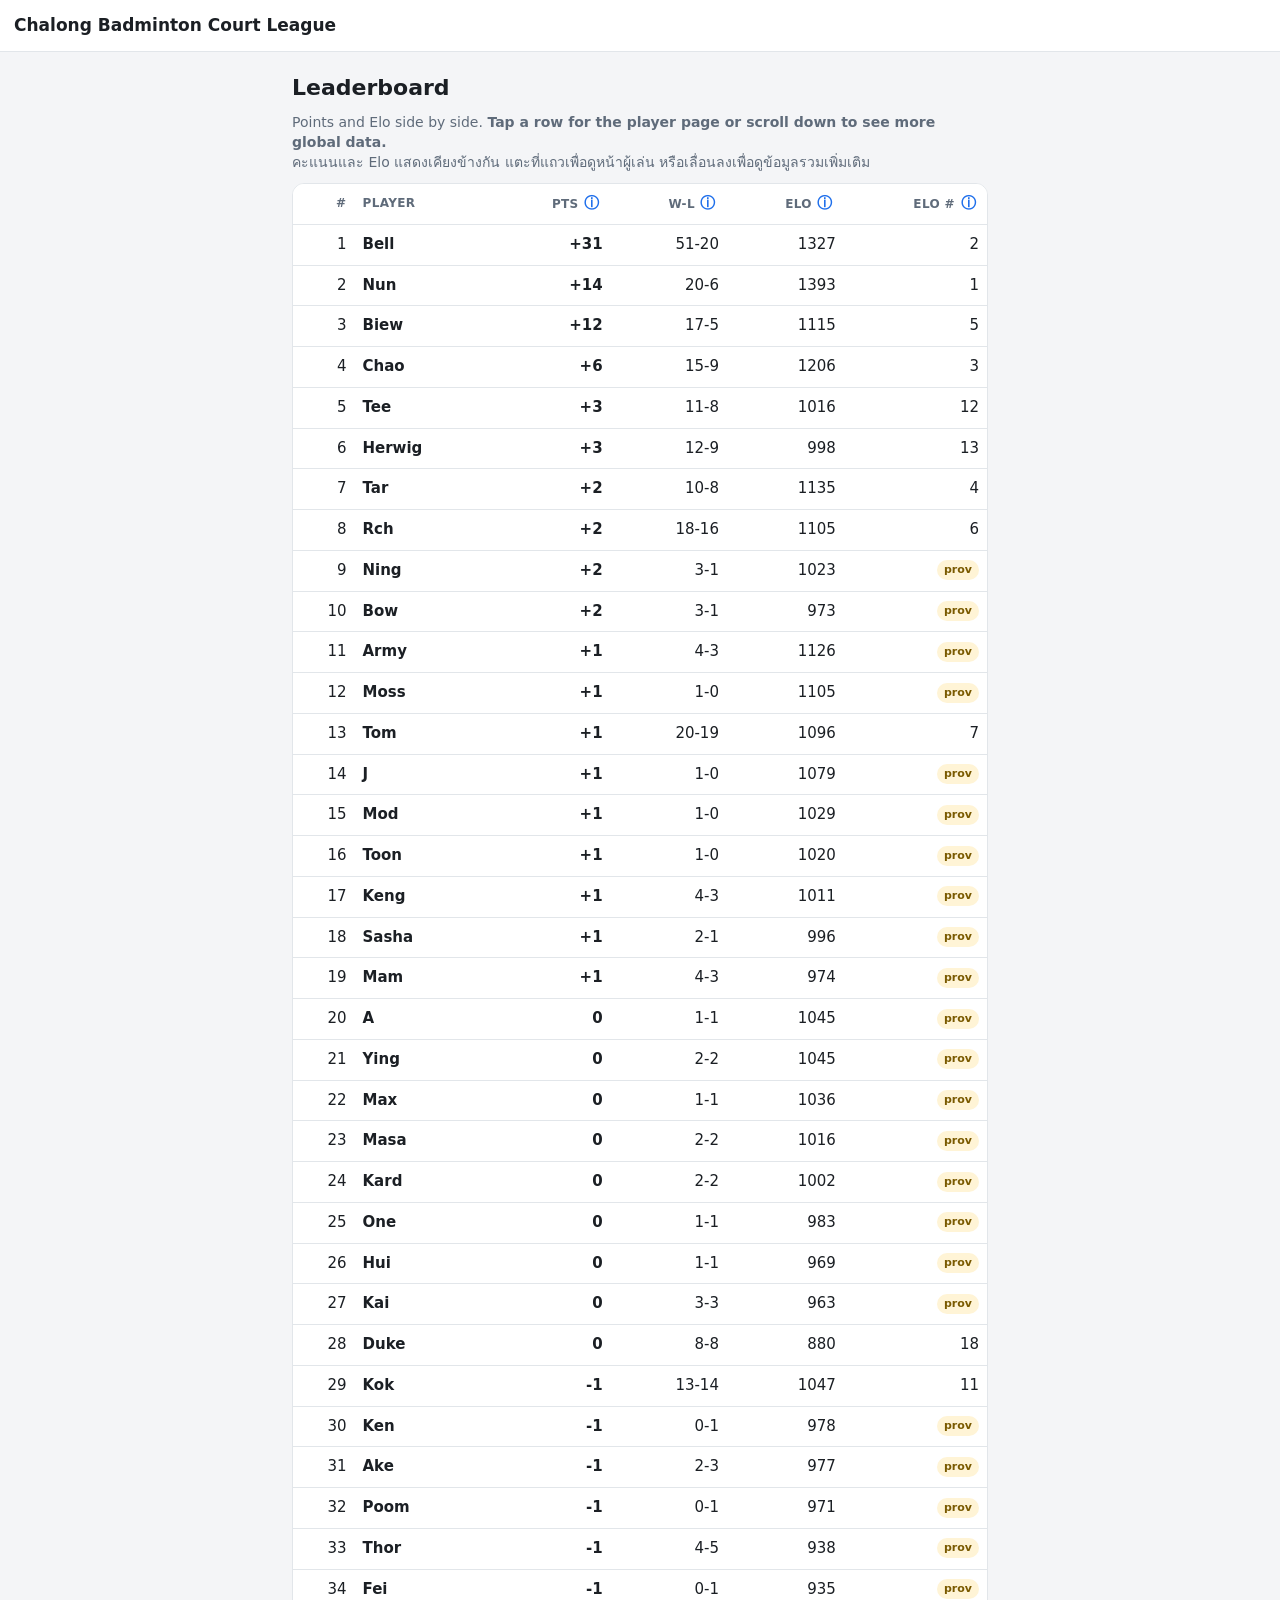
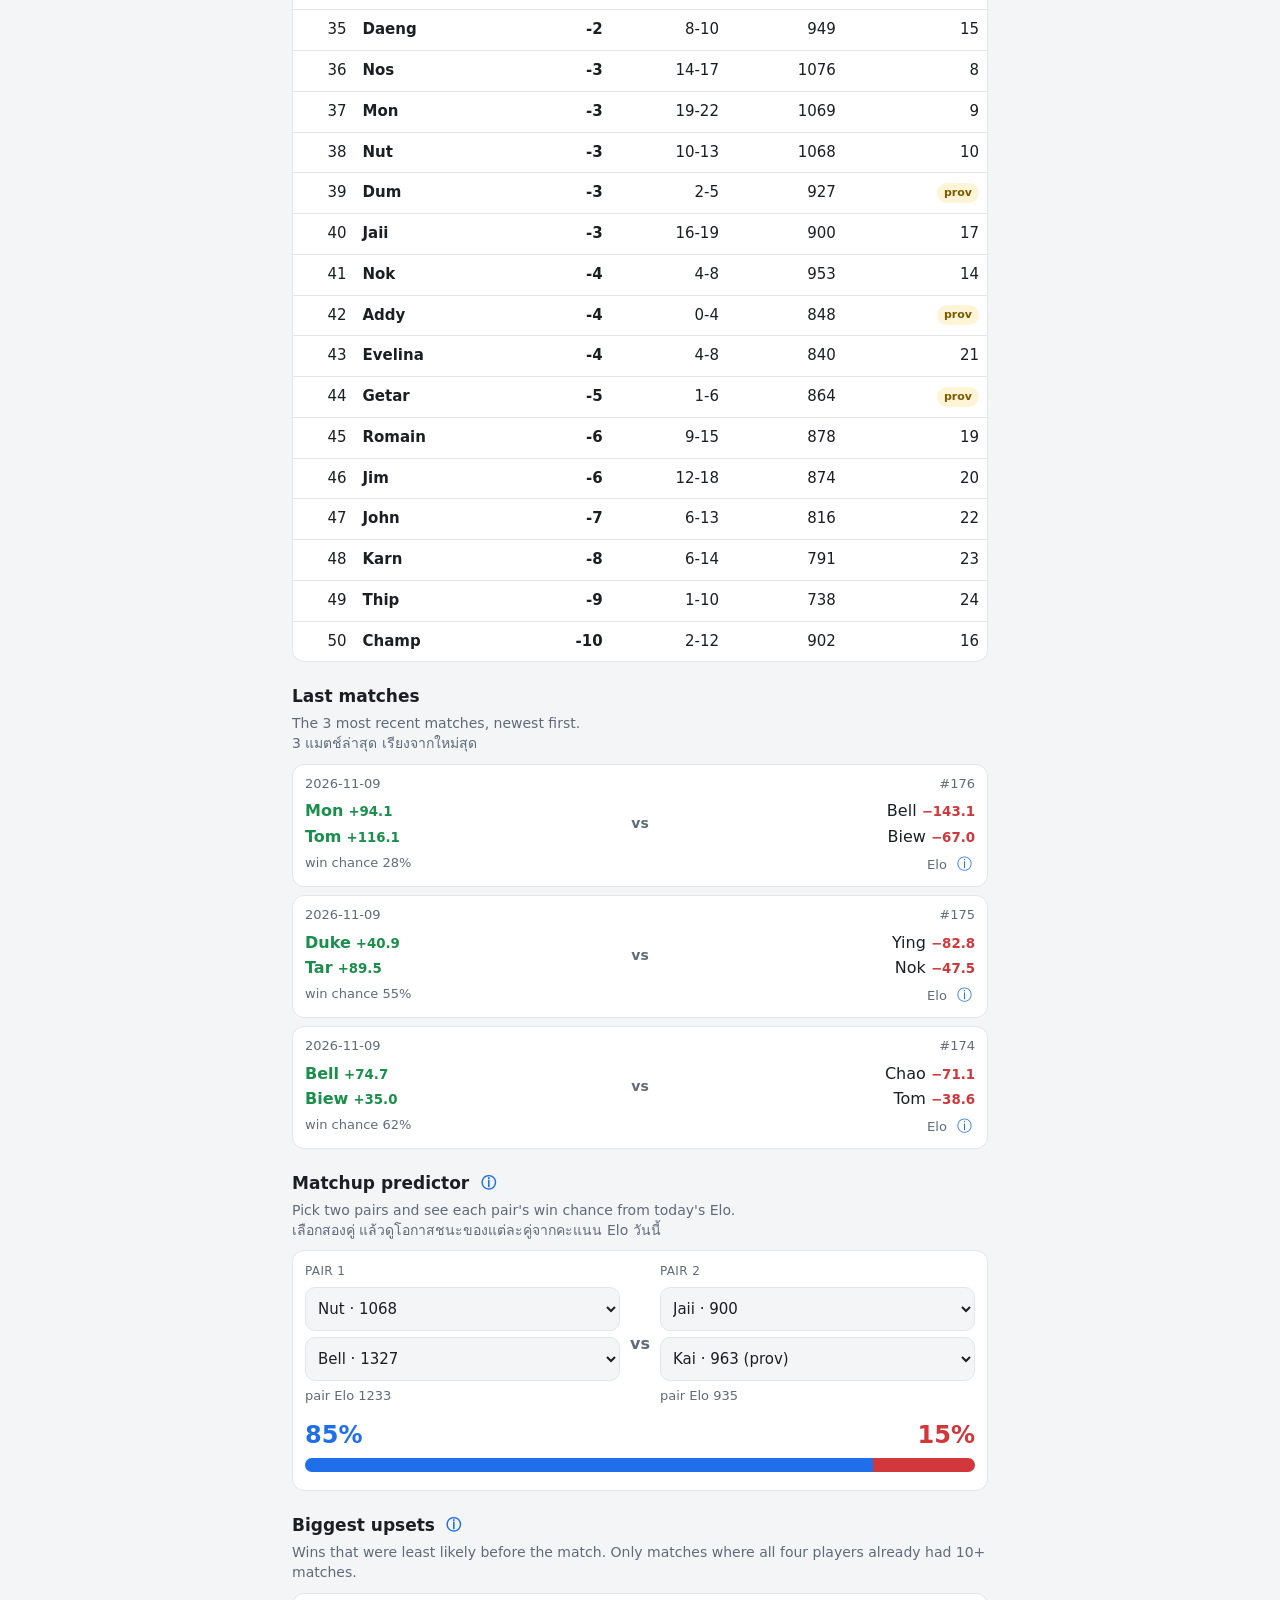
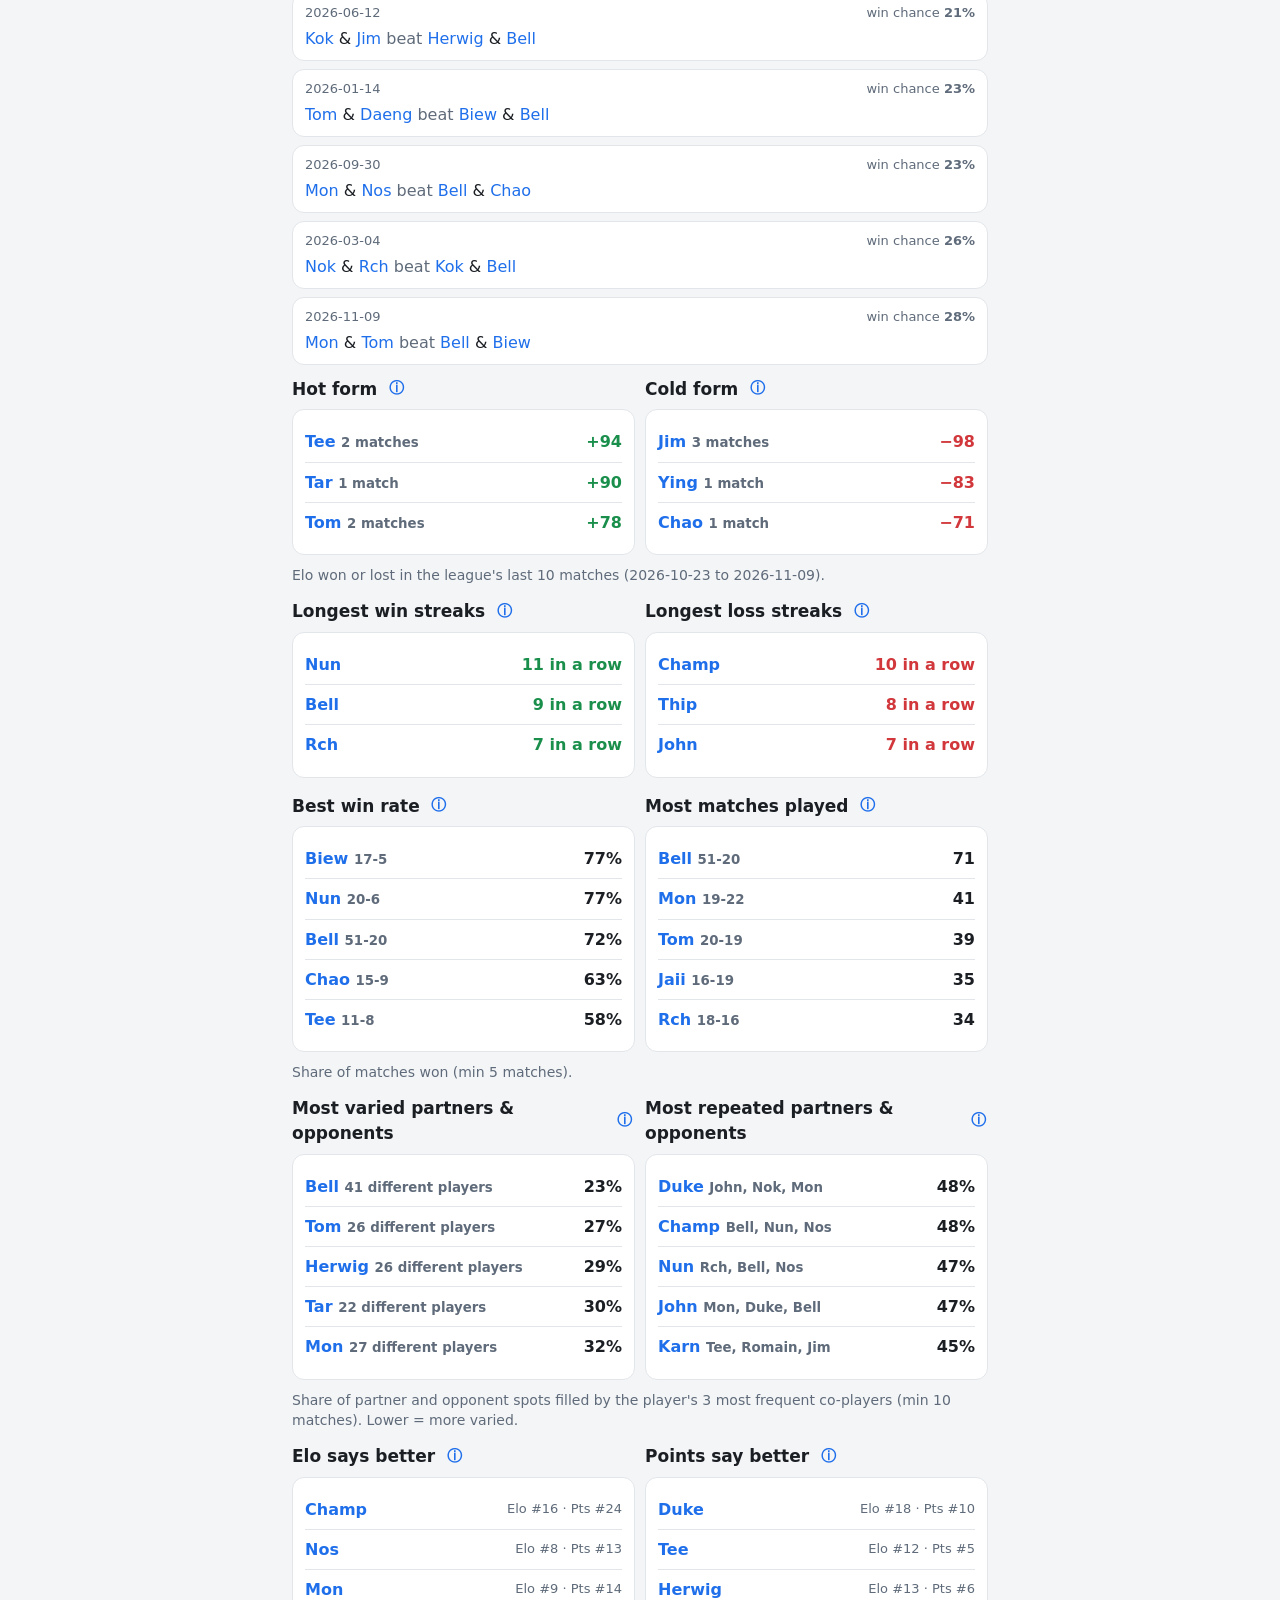
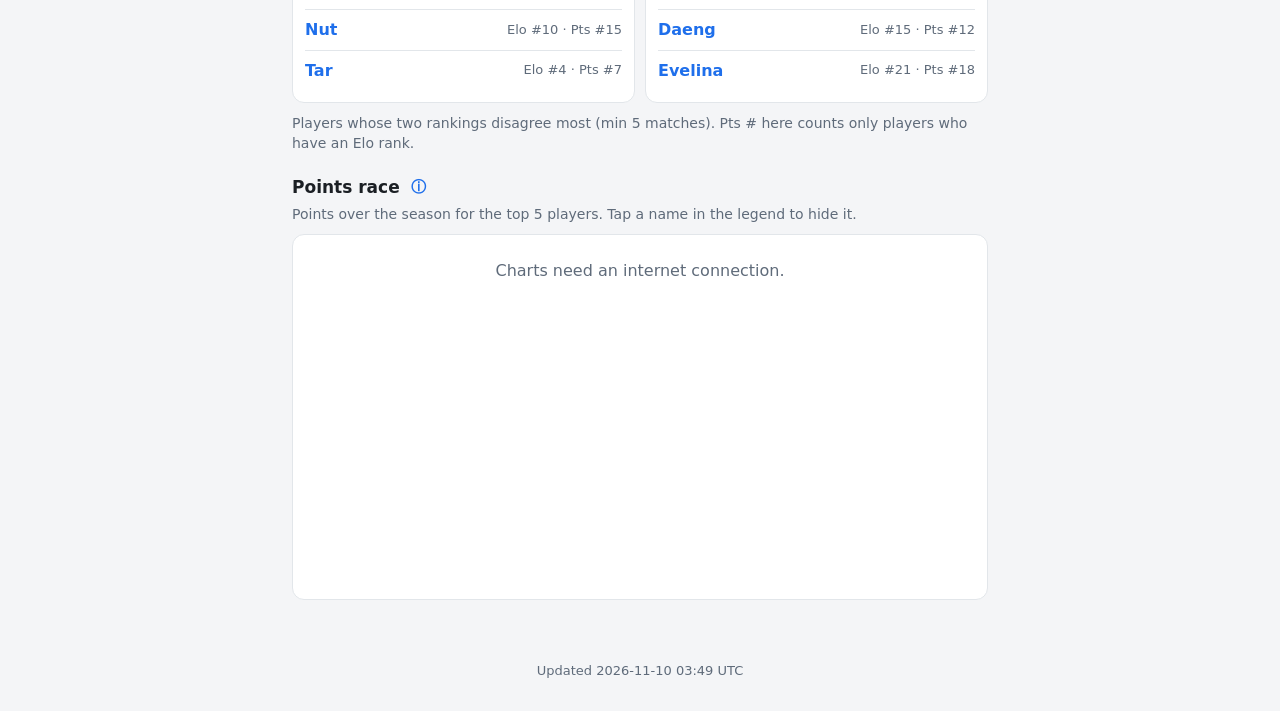
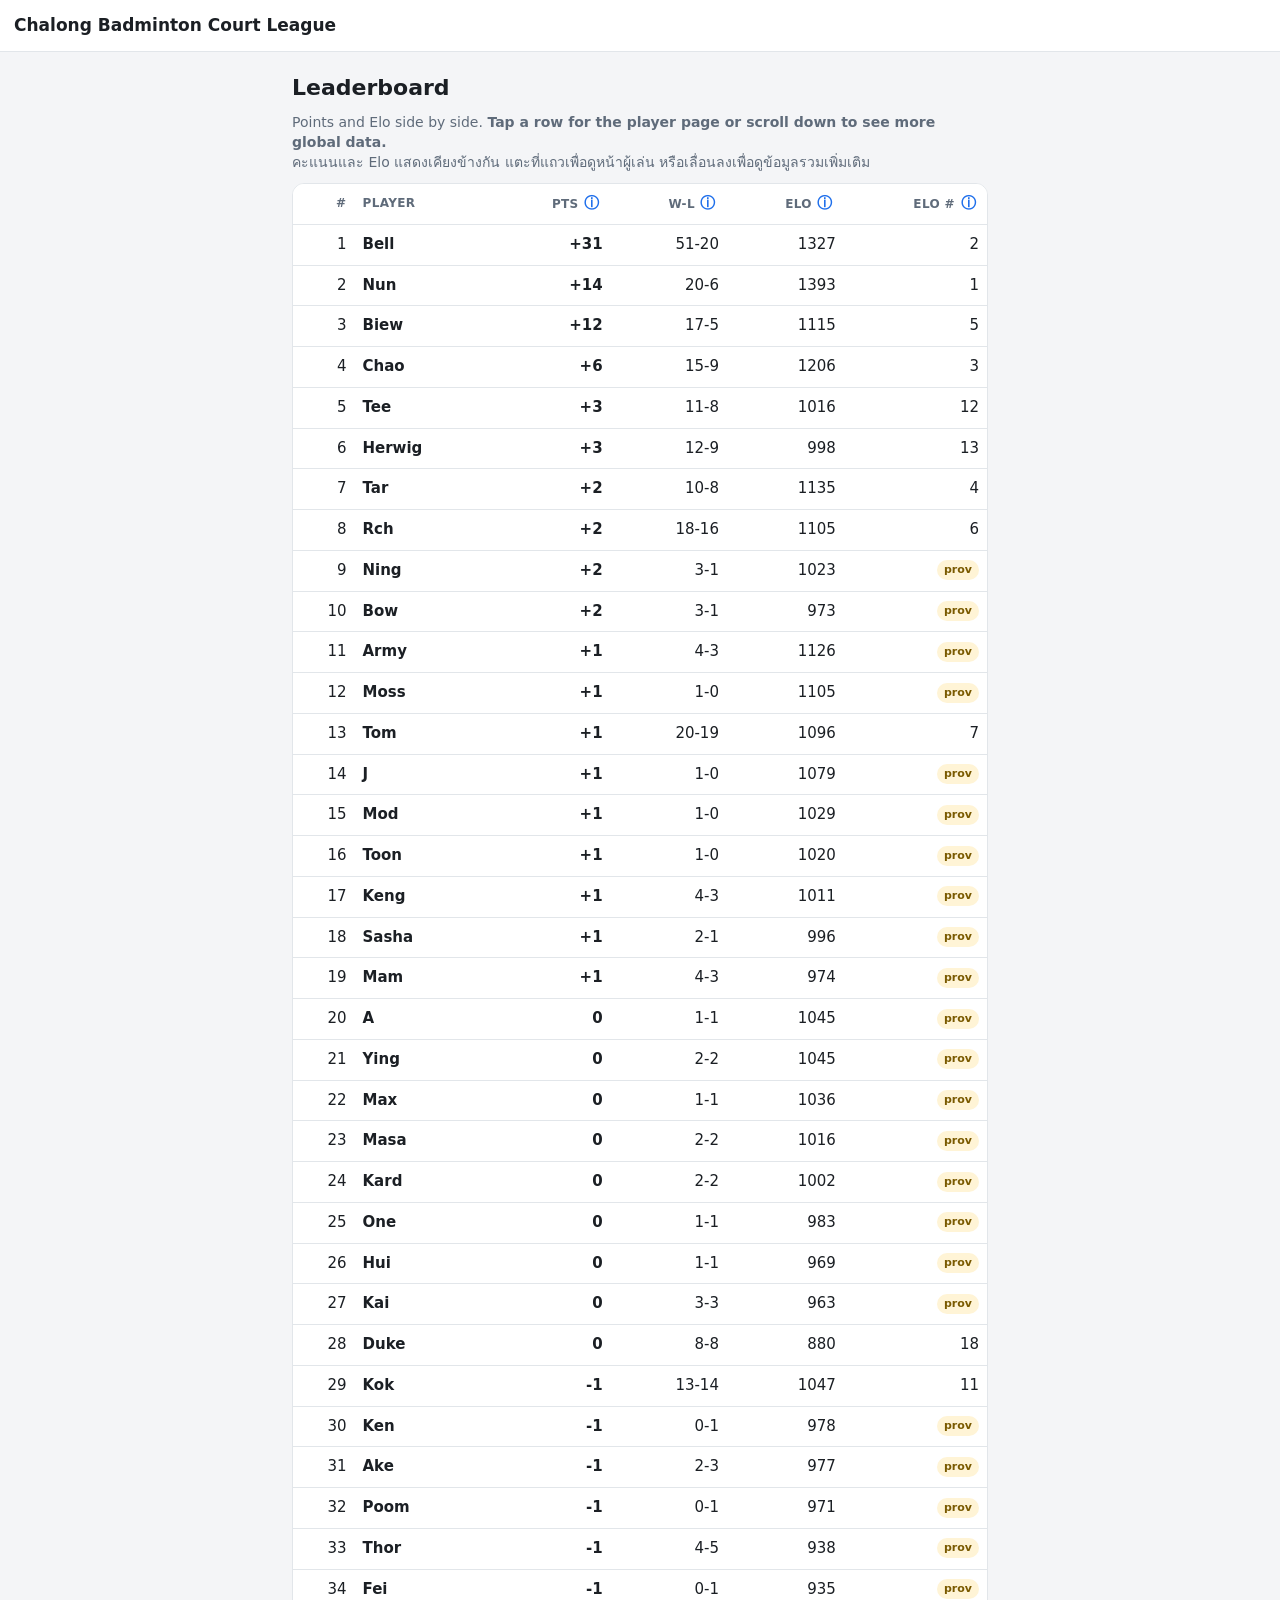
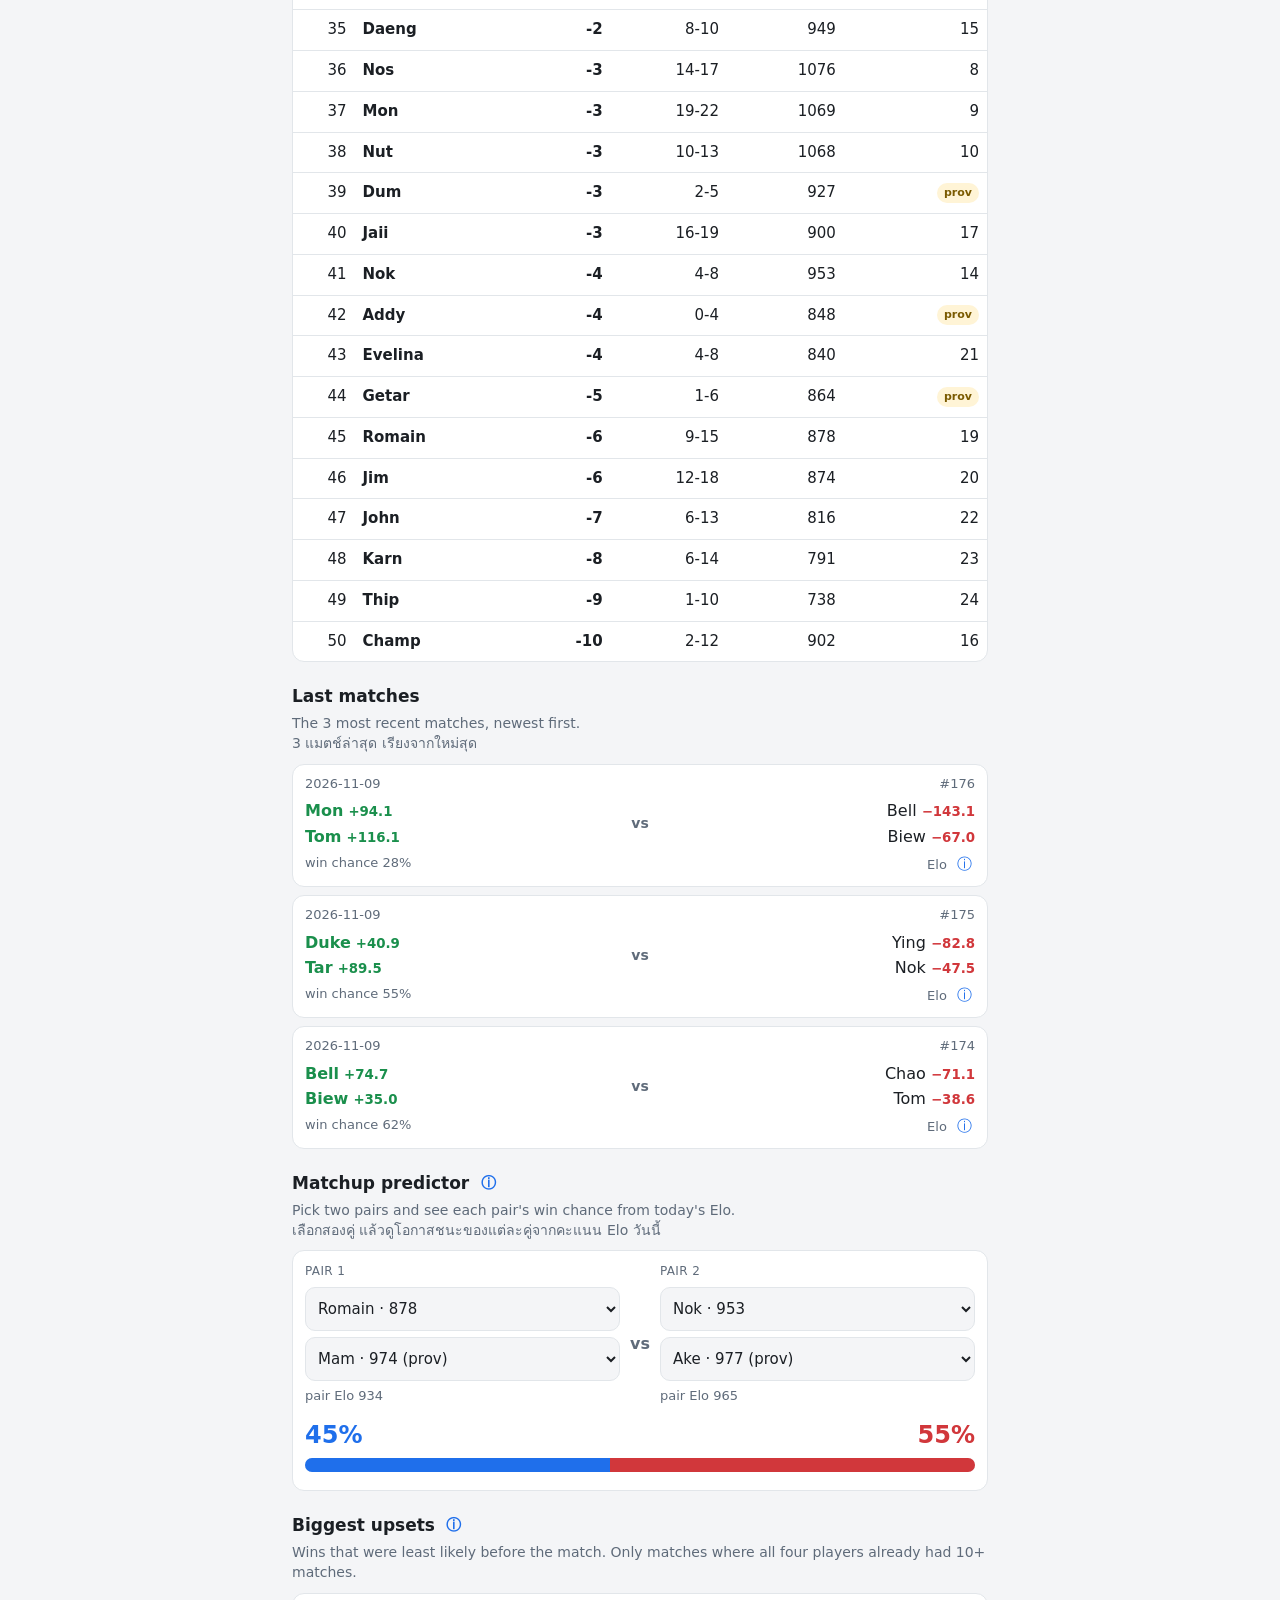
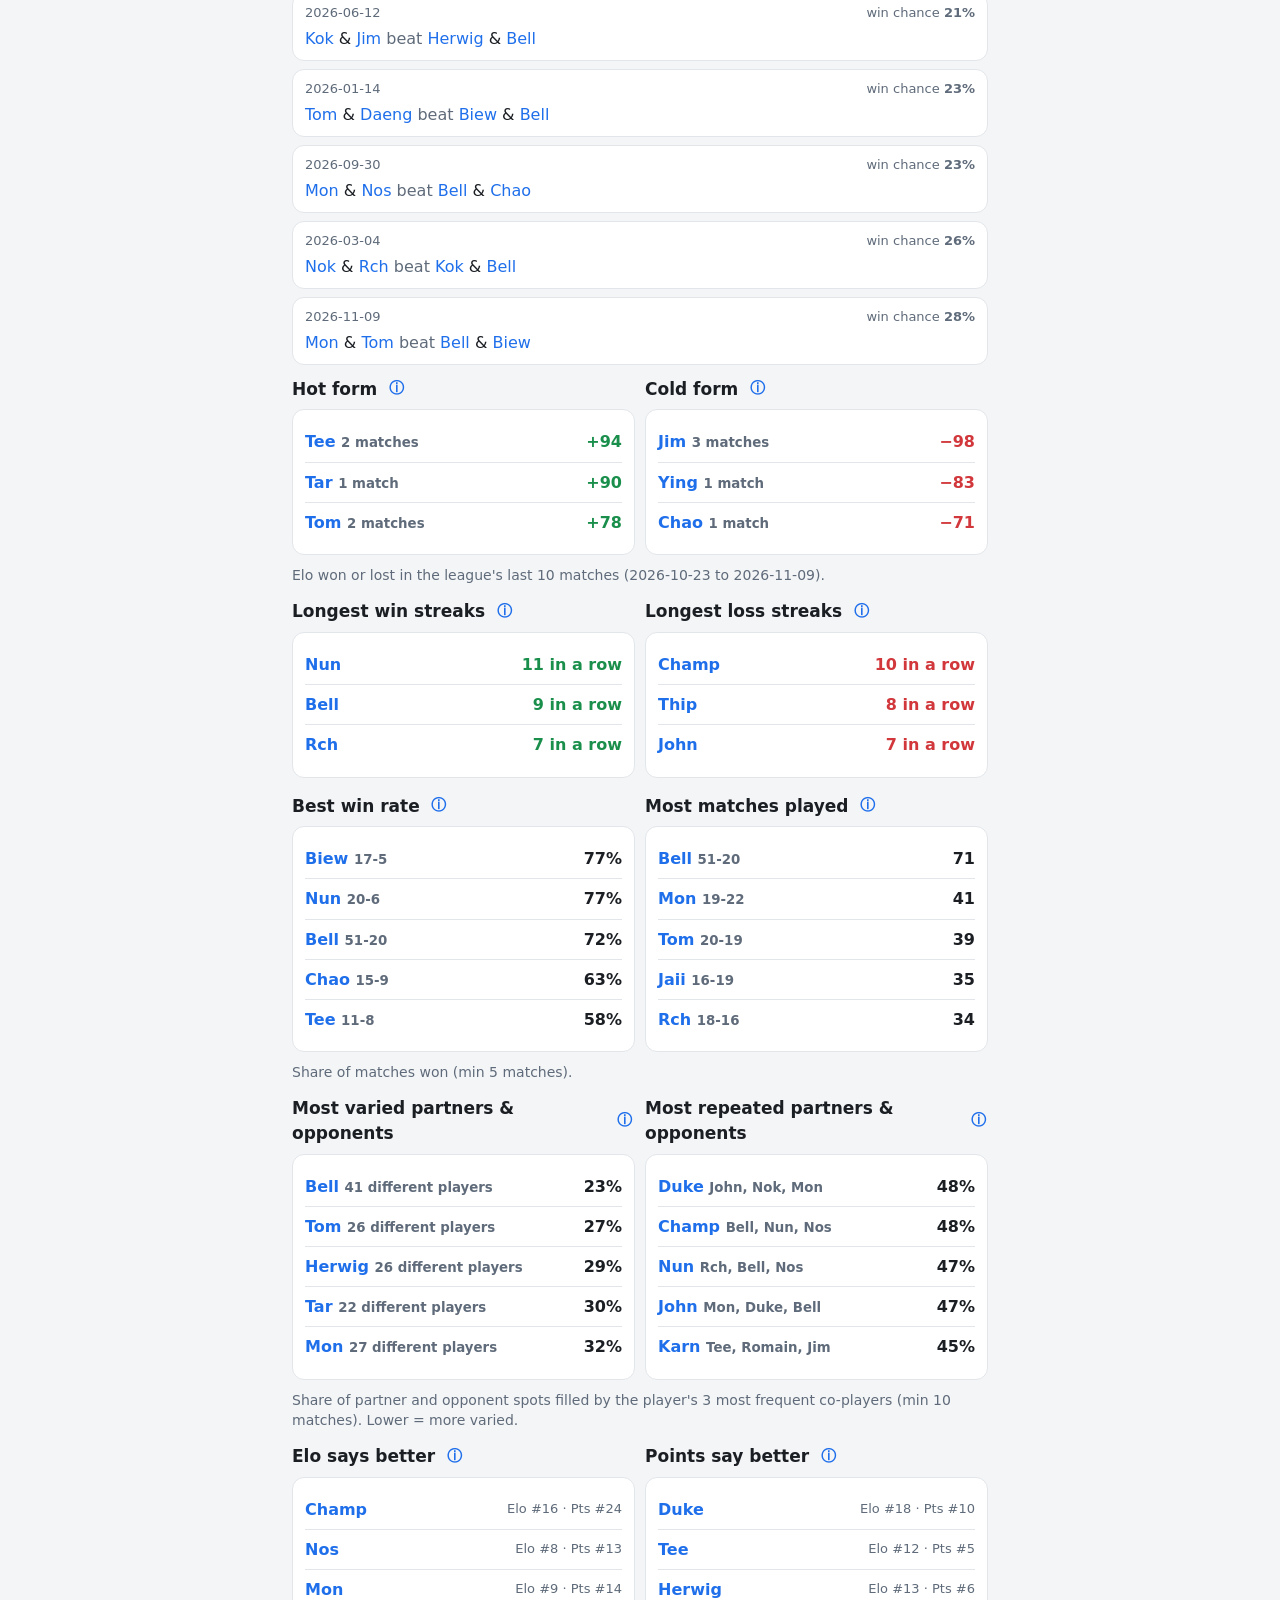
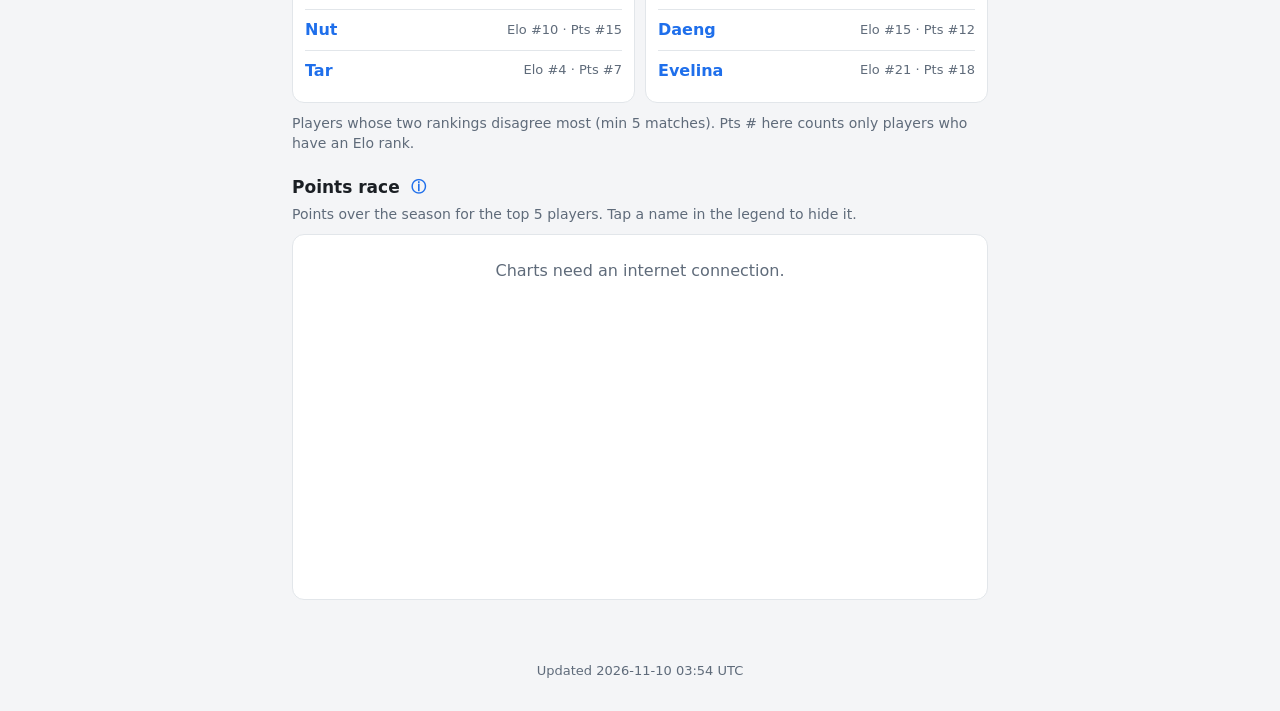
